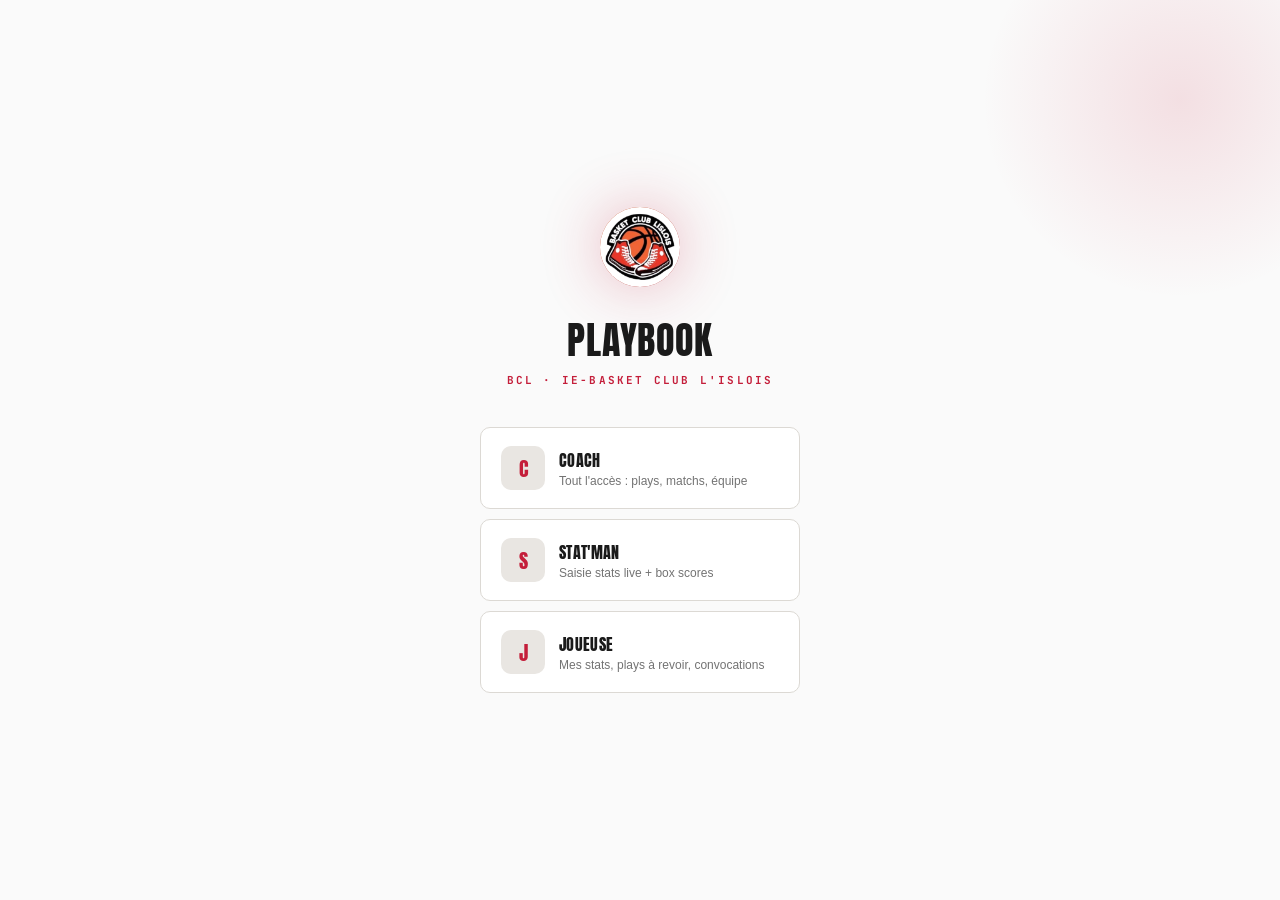
==== index.html @ babb776e "Group gamification into a compact home menu with preserved reminders" ====
<!DOCTYPE html>
<html lang="fr">
<head>
<meta charset="UTF-8">
<meta name="viewport" content="width=device-width, initial-scale=1.0, maximum-scale=1.0, user-scalable=no, viewport-fit=cover">
<title>Playbook BCL</title>
<meta name="description" content="Playbook BCL — IE-Basket Club l'Islois : plays, matchs, convocations, stats.">
<meta name="theme-color" content="#000000">
<meta name="background-color" content="#000000">
<meta name="color-scheme" content="dark">
<!-- Thème couleur : appliqué AVANT le 1er paint pour éviter le flash.
     Lit l'identité (pb8_auth) + la map de préférences (pb8_theme) en
     localStorage. Source de vérité = localStorage (anti-flicker garanti). -->
<script>
(function(){try{
  var auth=JSON.parse(localStorage.getItem('pb8_auth')||'null');
  var map=JSON.parse(localStorage.getItem('pb8_theme')||'{}');
  var key=auth?(auth.role+':'+(auth.playerId||'-')):'_guest';
  var t=(map&&map[key])||'bcl'; // défaut BCL (clair) ; doit matcher DEFAULT_THEME
  document.documentElement.setAttribute('data-theme',t);
}catch(e){}})();
</script>
<!-- PWA manifest -->
<link rel="manifest" href="/manifest.json">
<!-- iOS / Safari standalone -->
<meta name="apple-mobile-web-app-capable" content="yes">
<meta name="apple-mobile-web-app-status-bar-style" content="black-translucent">
<meta name="apple-mobile-web-app-title" content="Playbook BCL">
<!-- Android Chrome -->
<meta name="mobile-web-app-capable" content="yes">
<meta name="application-name" content="Playbook BCL">
<!-- Icons -->
<link rel="icon" type="image/png" sizes="32x32" href="/favicon-32.png">
<link rel="icon" type="image/png" sizes="192x192" href="/icon-192.png">
<link rel="apple-touch-icon" sizes="180x180" href="/apple-touch-icon.png">
<link rel="apple-touch-icon" sizes="192x192" href="/icon-192.png">
<link rel="apple-touch-icon" sizes="512x512" href="/icon-512.png">
<link rel="preconnect" href="https://fonts.googleapis.com">
<link rel="preconnect" href="https://fonts.gstatic.com" crossorigin>
<link href="https://fonts.googleapis.com/css2?family=Anton&family=Inter:wght@400;500;600;700;800;900&family=JetBrains+Mono:wght@400;500;700&display=swap" rel="stylesheet">
<style>
  :root {
    --bg: #000000;
    --bg-1: #0a0a0a;
    --bg-2: #141414;
    --bg-3: #1c1c1c;
    --surface: #181818;
    --surface-2: #222222;
    --border: #2a2a2a;
    --border-soft: #1f1f1f;
    --ink: #ffffff;
    --ink-2: #b8b8b8;
    --ink-3: #707070;
    --ink-4: #4a4a4a;

    /* Chrome translucide (topbar + bottom-nav) : tokenisé pour que les thèmes
       CLAIRS puissent passer en chrome clair (sinon barre sombre + texte
       var(--ink) sombre = illisible). Défaut sombre. */
    --topbar-bg: rgba(0, 0, 0, 0.85);
    --nav-bg: rgba(0, 0, 0, 0.92);

    /* Fond des prises d'écran PLEIN ÉCRAN qui posent le texte DIRECTEMENT sur
       le voile (pas de carte var(--bg-1) par-dessus) : modale « Message du
       coach » / sondage. Un voile noir en dur + du texte var(--ink) = titre et
       corps INVISIBLES sur les 4 thèmes clairs (dont BCL, le DÉFAUT). Chaque
       thème pose donc son propre voile, dérivé de son --bg. Défaut sombre.
       ⚠️ Ne PAS confondre avec .modal-backdrop / .img-viewer : eux sont de
       vrais scrims (une carte opaque porte le texte) → noir en dur = correct. */
    --overlay-bg: rgba(8, 10, 14, 0.94);

    /* === Accent thématisable — défaut : "Court" (orange BCL) ===
       Toute l'app dérive sa couleur d'accent de --accent-rgb (triplet RGB,
       source de vérité) + --orange-2 (variante claire). Un thème ne redéfinit
       QUE ces deux tokens (voir blocs :root[data-theme=...] plus bas) ; les
       375+ usages var(--orange*) et les rgba(var(--accent-rgb),α) suivent
       automatiquement. Les exports canvas gardent volontairement l'orange. */
    --accent-rgb: 255, 107, 0;
    --orange: rgb(var(--accent-rgb));
    --orange-2: #ff8533;
    --orange-soft: rgba(var(--accent-rgb), 0.12);
    --orange-glow: rgba(var(--accent-rgb), 0.3);

    --green: #22c55e;
    --green-soft: rgba(34, 197, 94, 0.12);
    --red: #ef4444;
    --red-soft: rgba(239, 68, 68, 0.12);
    --blue: #3b82f6;
    --blue-soft: rgba(59, 130, 246, 0.12);
    --yellow: #eab308;
    --yellow-soft: rgba(234, 179, 8, 0.12);
    --purple: #a855f7;
    --purple-soft: rgba(168, 85, 247, 0.12);

    /* Chrono possession — thémable. Défaut SOMBRE (lisibilité des chiffres sur
       fond noir, façon tableau de score). Les thèmes CLAIRS surchargent ces
       tokens (fond clair + couleurs d'état plus foncées pour rester contrastées
       de loin). cf. fix « chrono noir en thème clair ». */
    --chrono-bg: radial-gradient(circle at 50% 28%, #1a1a1a, #050505 75%);
    --chrono-run: var(--green);
    --chrono-warn: var(--orange-2);
    --chrono-done: #ff3b3b;

    --radius: 10px;
    --radius-sm: 6px;
    --radius-lg: 16px;
  }

  /* ========== THÈMES COULEUR (personnalisation joueuse + coach) ==========
     10 thèmes : 5 "accent-only" sombres (override accent seul) + 3 sombres
     multi-nuances + 2 clairs (palette complète). "court" = défaut (dans :root,
     aucun override). Contrastes texte/fond vérifiés WCAG AA pour les 10
     (scripts/test-theme-contrast.mjs). Couleurs sémantiques (vert/rouge/bleu)
     constantes. Pour ajouter un thème : bloc :root[data-theme=...] ci-dessous
     + entrée dans la constante THEMES côté JS. */
  /* --- 5 thèmes "accent-only" sur la base sombre BCL (override accent seul) --- */
  :root[data-theme="ocean"]  { --accent-rgb: 14, 165, 233;  --orange-2: #38bdf8; }
  :root[data-theme="forest"] { --accent-rgb: 16, 185, 129;  --orange-2: #34d399; }
  :root[data-theme="rose"]   { --accent-rgb: 244, 114, 182; --orange-2: #f9a8d4; }
  :root[data-theme="mono"]   { --accent-rgb: 148, 163, 184; --orange-2: #cbd5e1; }

  /* ========== THÈMES MULTI-NUANCES (palette complète) ==========
     Ces thèmes redéfinissent TOUTE la base (fonds, surfaces, bordures, encres,
     chrome topbar/nav) + l'accent — pas juste un swap d'accent. Contrastes
     texte/fond vérifiés WCAG AA (cf. scripts/test-theme-contrast.mjs). Les
     couleurs sémantiques (vert/rouge/bleu) restent constantes. */

  /* --- 3 sombres multi-nuances --- */
  /* 🌇 Sunset — charbon prune chaud + corail/ambre */
  :root[data-theme="sunset"] {
    --bg: #160d10; --bg-1: #0f090b; --bg-2: #231519; --bg-3: #2e1c21;
    --surface: #241619; --surface-2: #33232a; --border: #3f2c33; --border-soft: #2a1d22;
    --ink: #fff4ef; --ink-2: #e0bcb3; --ink-3: #a07c78; --ink-4: #6e544f;
    --accent-rgb: 251, 113, 90; --orange-2: #fda4af;
    --topbar-bg: rgba(22, 13, 16, 0.85); --nav-bg: rgba(15, 9, 11, 0.92);
    --overlay-bg: rgba(22, 13, 16, 0.96);
  }
  /* 🌌 Midnight — bleu nuit indigo + violet électrique */
  :root[data-theme="midnight"] {
    --bg: #0a0f1e; --bg-1: #070a16; --bg-2: #121a2e; --bg-3: #1b2440;
    --surface: #131a2e; --surface-2: #1f2a47; --border: #2c3a5c; --border-soft: #1c2540;
    --ink: #eef2ff; --ink-2: #bac6e6; --ink-3: #7c89ad; --ink-4: #525e7f;
    --accent-rgb: 129, 140, 248; --orange-2: #a5b4fc;
    --topbar-bg: rgba(10, 15, 30, 0.85); --nav-bg: rgba(7, 10, 22, 0.92);
    --overlay-bg: rgba(10, 15, 30, 0.96);
  }
  /* 🏀 Hardwood — parquet espresso + ambre tan */
  :root[data-theme="hardwood"] {
    --bg: #1b130b; --bg-1: #130d07; --bg-2: #281d12; --bg-3: #33261a;
    --surface: #281d12; --surface-2: #392a1c; --border: #483725; --border-soft: #2f2216;
    --ink: #fdf6ec; --ink-2: #ddc8aa; --ink-3: #a08a64; --ink-4: #6e5d46;
    --accent-rgb: 245, 158, 66; --orange-2: #fbbf24;
    --topbar-bg: rgba(27, 19, 11, 0.85); --nav-bg: rgba(19, 13, 7, 0.92);
    --overlay-bg: rgba(27, 19, 11, 0.96);
  }

  /* --- 2 clairs (light mode) --- */
  /* ☀️ Daylight — blanc cassé + orange BCL */
  :root[data-theme="daylight"] {
    --bg: #f7f7f5; --bg-1: #ffffff; --bg-2: #f0f0ec; --bg-3: #e7e7e1;
    --surface: #ffffff; --surface-2: #f2f2ee; --border: #dcdcd5; --border-soft: #ecece6;
    --ink: #1a1a1a; --ink-2: #4a4a4a; --ink-3: #767670; --ink-4: #a6a6a0;
    --overlay-bg: rgba(247, 247, 245, 0.97);
    --accent-rgb: 234, 88, 12; --orange-2: #fb923c;
    /* Chrome OPAQUE en thème clair : le backdrop-filter échantillonne des fonds
       différents derrière la barre (contenu scrollé vs bg de la safe-area) →
       bande bi-ton visible en clair. Opaque = barre homogène (cf. fix #2). */
    --topbar-bg: var(--bg); --nav-bg: var(--bg);
  }
  /* 📋 Chalk — gris-bleu clair + bleu tactique (tableau du coach) */
  :root[data-theme="chalk"] {
    --bg: #eef2f7; --bg-1: #ffffff; --bg-2: #e4ebf3; --bg-3: #d8e2ee;
    --surface: #ffffff; --surface-2: #eef2f8; --border: #cbd5e1; --border-soft: #e2e8f0;
    --ink: #0f172a; --ink-2: #475569; --ink-3: #64748b; --ink-4: #94a3b8;
    --overlay-bg: rgba(238, 242, 247, 0.97);
    --accent-rgb: 37, 99, 235; --orange-2: #60a5fa;
    --topbar-bg: var(--bg); --nav-bg: var(--bg);
  }
  /* 👟 BCL — aux couleurs du club : rouge Converse + orange ballon, fond clair */
  :root[data-theme="bcl"] {
    --bg: #fafafa; --bg-1: #ffffff; --bg-2: #f2f0ee; --bg-3: #e9e6e2;
    --surface: #ffffff; --surface-2: #f5f3f1; --border: #dcd9d4; --border-soft: #eceae6;
    --ink: #1a1a1a; --ink-2: #525252; --ink-3: #737373; --ink-4: #a3a3a3;
    --overlay-bg: rgba(250, 250, 250, 0.97);
    --accent-rgb: 196, 30, 58; --orange-2: #ea580c;
    --topbar-bg: var(--bg); --nav-bg: var(--bg);
  }
  /* 🌸 Bloom — club féminin chic : framboise/fuchsia + prune, fond crème rosé clair */
  :root[data-theme="bloom"] {
    --bg: #fdf4f8; --bg-1: #ffffff; --bg-2: #fbeaf1; --bg-3: #f6dde8;
    --surface: #ffffff; --surface-2: #fdf2f7; --border: #f0d4e0; --border-soft: #f8e6ee;
    --ink: #2a1620; --ink-2: #6b3a52; --ink-3: #9a6e83; --ink-4: #c9a9b8;
    --overlay-bg: rgba(253, 244, 248, 0.97);
    --accent-rgb: 219, 39, 119; --orange-2: #ec4899;
    --topbar-bg: var(--bg); --nav-bg: var(--bg);
  }

  /* Chrono en thème CLAIR : fond clair (au lieu du gradient noir en dur) +
     couleurs d'état foncées → chiffres énormes lisibles de loin sur fond clair. */
  :root[data-theme="daylight"], :root[data-theme="chalk"],
  :root[data-theme="bcl"], :root[data-theme="bloom"] {
    --chrono-bg: radial-gradient(circle at 50% 28%, var(--bg-1), var(--bg) 80%);
    --chrono-run: #15803d; --chrono-warn: #c2410c; --chrono-done: #dc2626;
  }

  /* ----- ThemePicker (modale 🎨 Couleur de l'interface) ----- */
  .theme-grid { display: flex; flex-direction: column; gap: 8px; }
  .theme-card {
    display: flex; align-items: center; gap: 12px; width: 100%;
    padding: 10px 12px; border-radius: var(--radius);
    background: var(--bg-3); border: 1.5px solid var(--border);
    color: var(--ink); text-align: left; cursor: pointer;
    transition: border-color .15s, background .15s, transform .08s;
  }
  .theme-card:hover { background: var(--surface-2); }
  .theme-card:active { transform: scale(0.99); }
  .theme-card.is-active { border-color: var(--orange); background: var(--orange-soft); }
  .theme-card:focus-visible { outline: 2px solid var(--orange); outline-offset: 2px; }
  .theme-swatch {
    position: relative; flex: 0 0 auto;
    width: 40px; height: 40px; border-radius: 50%;
    box-shadow: 0 0 0 1px rgba(255,255,255,0.08) inset;
  }
  .theme-swatch-dot {
    position: absolute; right: -1px; bottom: -1px;
    width: 14px; height: 14px; border-radius: 50%;
    border: 2px solid var(--bg-3);
  }
  .theme-card-meta { flex: 1 1 auto; min-width: 0; display: flex; flex-direction: column; gap: 1px; }
  .theme-card-name { font-weight: 700; font-size: 14px; }
  .theme-card-desc { font-size: 11px; color: var(--ink-3); font-family: 'JetBrains Mono', monospace; }
  .theme-card-check { flex: 0 0 auto; width: 18px; text-align: center; color: var(--orange); font-weight: 800; }

  /* ----- ChronoSoundPicker (même modale Personnalisation) ----- */
  .chrono-sound-emoji {
    flex: 0 0 auto; width: 40px; height: 40px; border-radius: 50%;
    display: flex; align-items: center; justify-content: center; font-size: 22px;
    background: var(--bg-2); box-shadow: 0 0 0 1px rgba(255,255,255,0.08) inset;
  }
  .chrono-sound-play {
    flex: 0 0 auto; width: 34px; height: 34px; border-radius: 50%;
    background: var(--surface-2); border: 1.5px solid var(--border); color: var(--ink);
    font-size: 13px; cursor: pointer; display: flex; align-items: center; justify-content: center;
  }
  .chrono-sound-play:active { transform: scale(0.9); }
  .chrono-sound-card.is-active .chrono-sound-play { border-color: var(--orange); color: var(--orange); }
  /* Toggle "Mode tension 3-2-1" */
  .chrono-tension {
    display: flex; align-items: center; gap: 12px; padding: 12px;
    border-radius: var(--radius); background: var(--bg-3);
    border: 1.5px solid var(--border); cursor: pointer; transition: border-color .15s, background .15s;
  }
  .chrono-tension.is-on { border-color: var(--orange); background: var(--orange-soft); }
  .chrono-switch {
    flex: 0 0 auto; position: relative; width: 44px; height: 26px;
    border-radius: 13px; background: var(--bg-1); border: 1px solid var(--border);
    transition: background .18s;
  }
  .chrono-switch::after {
    content: ''; position: absolute; top: 2px; left: 2px;
    width: 20px; height: 20px; border-radius: 50%; background: var(--ink-3);
    transition: transform .18s, background .18s;
  }
  .chrono-tension.is-on .chrono-switch { background: var(--orange); }
  .chrono-tension.is-on .chrono-switch::after { transform: translateX(18px); background: #fff; }

  * { box-sizing: border-box; -webkit-tap-highlight-color: transparent; }
  html, body {
    margin: 0; padding: 0;
    background: var(--bg); color: var(--ink);
    font-family: 'Inter', -apple-system, sans-serif;
    -webkit-font-smoothing: antialiased;
  }
  /* html suit le thème (avant : #000 en dur → bande noire au rebond / safe-area
     sur les thèmes CLAIRS). data-theme est posé avant le 1er paint (script head)
     donc var(--bg) est déjà résolu → pas de flash. */
  html { background: var(--bg); height: 100%; }
  /* CRITIQUE (fix scroll past footer iOS) : on lock le BODY à la hauteur
     du viewport et on désactive son overflow. Le scroll vertical est délégué
     au container .app (interne). Avant : body avait min-height:100dvh, donc
     pouvait grandir au-delà → iOS Safari révélait une zone vide sous le
     footer fixed quand l'URL bar collapse / au rebond. Avec body en height
     fixé + overflow:hidden, plus rien ne dépasse car le body ne scrolle pas. */
  body {
    height: 100dvh;
    overflow: hidden;
    overscroll-behavior: none;
  }
  .font-display { font-family: 'Anton', sans-serif; letter-spacing: 0.01em; }
  .font-mono { font-family: 'JetBrains Mono', monospace; }

  /* ========== APP SHELL ========== */
  /* .app devient le container scrollable principal. Sa hauteur = viewport
     dynamic (dvh) donc s'adapte quand URL bar iOS collapse/expand. */
  .app {
    max-width: 480px; margin: 0 auto;
    height: 100dvh;
    overflow-y: auto;
    overflow-x: hidden;
    -webkit-overflow-scrolling: touch;
    overscroll-behavior: contain;
    background: var(--bg);
    padding-bottom: calc(72px + env(safe-area-inset-bottom));
  }
  /* Respiration sous la topbar (sticky) : la 1re carte du contenu (ex. « Diffuser
     un message ») a margin-top:0 → sans ça elle est COLLÉE au bas de la topbar
     (ressenti « coupé »). Vaut dans tous les modes (onglet / standalone / notch),
     car la topbar sticky réserve déjà sa propre hauteur (safe-area incluse). */
  .app > main { padding-top: 16px; }
  /* TABLETTE — on élargit le conteneur (avant : strip 560px centré = marges
     énormes sur iPad). Mobile (<768px) STRICTEMENT inchangé. Portrait tablette
     720px, paysage / grand écran 940px. */
  @media (min-width: 768px) {
    .app {
      max-width: 720px;
      border-left: 1px solid var(--border);
      border-right: 1px solid var(--border);
    }
  }
  @media (min-width: 1024px) {
    .app { max-width: 940px; }
  }
  /* Bottom nav reste fixed : il flotte au-dessus du scroll interne du .app.
     Comme .app a padding-bottom pour réserver la zone, le contenu ne passe
     jamais sous la nav. */

  /* ========== TOP BAR ========== */
  .topbar {
    position: sticky; top: 0; z-index: 30;
    background: var(--topbar-bg);
    backdrop-filter: saturate(180%) blur(20px);
    -webkit-backdrop-filter: saturate(180%) blur(20px);
    /* PWA iOS standalone : la status bar / Dynamic Island se superpose au header
       (status-bar-style black-translucent). On réserve l'inset haut + les insets
       latéraux (landscape / notch) tout en gardant l'espacement portrait. */
    padding: max(14px, env(safe-area-inset-top)) max(18px, env(safe-area-inset-right)) 14px max(18px, env(safe-area-inset-left));
    display: flex; align-items: center; justify-content: space-between;
    border-bottom: 1px solid var(--border-soft);
  }
  .topbar-logo {
    display: flex; align-items: center; gap: 10px;
    flex: 0 1 auto; min-width: 0;
  }
  .topbar-logo > div { min-width: 0; }
  .topbar-title, .topbar-sub {
    overflow: hidden; text-overflow: ellipsis; white-space: nowrap;
  }
  .topbar-orb {
    width: 32px; height: 32px; border-radius: 50%;
    background: radial-gradient(circle at 30% 30%, var(--orange-2), var(--orange));
    display: flex; align-items: center; justify-content: center;
    font-size: 18px;
    box-shadow: 0 0 16px var(--orange-glow);
  }
  .topbar-title {
    font-family: 'Anton', sans-serif;
    font-size: 18px; letter-spacing: 0.04em;
  }
  .topbar-sub {
    font-family: 'JetBrains Mono', monospace;
    font-size: 9px; color: var(--orange);
    text-transform: uppercase; letter-spacing: 0.18em;
    margin-top: -2px;
  }
  .role-badge {
    padding: 4px 8px; border-radius: 999px;
    background: var(--orange-soft); color: var(--orange);
    font-family: 'JetBrains Mono', monospace;
    font-size: 9px; text-transform: uppercase; letter-spacing: 0.1em;
    font-weight: 700;
    border: 1px solid rgba(var(--accent-rgb), 0.3);
  }
  /* Conteneur des actions header (droite) : ne wrappe jamais, reste compact. */
  .topbar-actions {
    display: flex; align-items: center; gap: 6px;
    flex-shrink: 0; min-width: 0;
  }
  /* Boutons d'action header : touch target confortable + alignement vertical. */
  .role-badge.tb-act {
    display: inline-flex; align-items: center; gap: 4px;
    min-height: 38px; padding: 6px 10px; white-space: nowrap;
  }
  /* Bouton filtre équipe : label tronqué (ellipsis) pour les surnoms longs. */
  .role-badge.tb-team { max-width: 104px; }
  .role-badge.tb-team-on {
    background: var(--orange); color: #000; border-color: var(--orange);
  }
  .tb-team-lbl {
    overflow: hidden; text-overflow: ellipsis; white-space: nowrap;
    min-width: 0;
  }
  /* Le surnom de la joueuse dans le bouton ⚙ peut être tronqué si étroit. */
  .tb-act-label {
    overflow: hidden; text-overflow: ellipsis; white-space: nowrap;
    max-width: 120px; display: inline-block; vertical-align: middle;
  }

  /* ========== BOTTOM NAV ========== */
  .bottom-nav {
    position: fixed; bottom: 0; left: 0; right: 0; z-index: 40;
    background: var(--nav-bg);
    backdrop-filter: saturate(180%) blur(20px);
    -webkit-backdrop-filter: saturate(180%) blur(20px);
    border-top: 1px solid var(--border);
    /* home-bar iPhone (bottom) + insets latéraux en landscape. `max(8px, env())`
       (et NON `8px + env()`) : sur iPhone à home-bar, l'inset (~34px) suffit déjà
       à dégager la barre → pas de bande vide supplémentaire de 8px sous les
       boutons ; sur écran sans inset, plancher de 8px conservé. */
    padding: 8px max(4px, env(safe-area-inset-right)) max(8px, env(safe-area-inset-bottom)) max(4px, env(safe-area-inset-left));
    display: flex; justify-content: space-around;
  }
  @media (min-width: 768px) {
    .bottom-nav {
      max-width: 720px; left: 50%; transform: translateX(-50%);
      border-left: 1px solid var(--border); border-right: 1px solid var(--border);
    }
  }
  @media (min-width: 1024px) {
    .bottom-nav { max-width: 940px; }
  }
  .nav-btn {
    flex: 1; min-width: 0; background: none; border: none;
    padding: 8px 4px; cursor: pointer;
    display: flex; flex-direction: column; align-items: center; gap: 4px;
    color: var(--ink-3); transition: color 0.15s;
  }
  .nav-btn:active { color: var(--ink-2); }
  .nav-btn.active { color: var(--orange); }
  .nav-btn-icon {
    font-size: 20px; line-height: 1;
    font-family: 'Anton', sans-serif;
  }
  .nav-btn-label {
    font-family: 'JetBrains Mono', monospace;
    font-size: 9px; font-weight: 600;
    text-transform: uppercase; letter-spacing: 0.05em;
    max-width: 100%; overflow: hidden; text-overflow: ellipsis; white-space: nowrap;
  }
  /* Très petits écrans (< 360px) : 6 onglets joueuse → rogne le letter-spacing
     pour ne pas wrap le label. */
  @media (max-width: 359px) {
    .nav-btn { padding: 8px 2px; }
    .nav-btn-label { font-size: 8px; letter-spacing: 0.02em; }
  }

  /* ========== CONTENU MARKDOWN (mdToHtml) ========== */
  /* Rendu du texte libre utilisateur (description play, message coach, notes…).
     Marges réduites pour s'insérer proprement dans les cartes existantes. */
  .md-content { line-height: 1.6; }
  .md-content p { margin: 0 0 8px; }
  .md-content > p:last-child { margin-bottom: 0; }
  .md-content ul, .md-content ol { margin: 4px 0 8px; padding-left: 20px; }
  .md-content ul { list-style: disc; }
  .md-content ol { list-style: decimal; }
  .md-content li { margin: 3px 0; }
  .md-content strong { font-weight: 700; color: var(--ink); }
  .md-content em { font-style: italic; }
  .md-content code {
    font-family: 'JetBrains Mono', monospace; font-size: 0.9em;
    background: var(--bg-3); padding: 1px 5px; border-radius: 4px;
  }
  .md-content a { color: var(--orange); text-decoration: underline; word-break: break-word; }
  .md-content h2 { font-family: 'Anton', sans-serif; font-size: 17px; text-transform: uppercase; letter-spacing: 0.02em; color: var(--ink); margin: 14px 0 6px; line-height: 1.2; }
  .md-content h3 { font-family: 'Anton', sans-serif; font-size: 14px; text-transform: uppercase; letter-spacing: 0.02em; color: var(--ink); margin: 12px 0 4px; line-height: 1.25; }
  .md-content h4 { font-size: 13px; font-weight: 700; color: var(--ink-2); margin: 10px 0 4px; }
  .md-content > h2:first-child, .md-content > h3:first-child, .md-content > h4:first-child { margin-top: 0; }
  .md-content hr { border: 0; border-top: 1px solid var(--border); margin: 12px 0; }
  .md-content blockquote { margin: 8px 0; padding: 6px 12px; border-left: 3px solid var(--orange); background: rgba(var(--accent-rgb),0.06); color: var(--ink-2); border-radius: 0 6px 6px 0; }

  /* ========== BANDEAU AUTO-UPDATE ==========
     EN TÊTE, pas en pied. En bas il vivait à 78 px du sol, coincé entre la barre
     de navigation et le pouce : sur un écran de téléphone c'est la zone que l'œil
     balaie en dernier, et le bandeau passait inaperçu déploiement après
     déploiement. Une mise à jour disponible est une information de CHROME
     d'application — sa place est en haut, sous l'encoche, là où l'app annonce
     déjà tout ce qui concerne son propre état. */
  #update-banner {
    position: fixed; left: 50%; transform: translateX(-50%);
    top: calc(env(safe-area-inset-top) + 10px); z-index: 9700;
    width: calc(100% - 28px); max-width: 520px;
    display: flex; align-items: center; gap: 10px;
    padding: 10px 12px 10px 14px; border-radius: 12px;
    background: var(--surface); border: 1.5px solid var(--orange);
    box-shadow: 0 8px 24px rgba(0, 0, 0, 0.4);
  }
  #update-banner .ub-text {
    flex: 1; min-width: 0; font-size: 13px; font-weight: 600; color: var(--ink);
  }
  #update-banner .ub-reload {
    flex: 0 0 auto; background: var(--orange); color: #000; border: 0;
    border-radius: 8px; padding: 8px 14px; font-family: 'Anton', sans-serif;
    font-size: 12px; text-transform: uppercase; letter-spacing: 0.03em; cursor: pointer;
  }
  #update-banner .ub-close {
    flex: 0 0 auto; background: transparent; border: 0; color: var(--ink-3);
    font-size: 16px; cursor: pointer; padding: 4px 6px; line-height: 1;
  }

  /* Alerte ambiante de déroulé d'entraînement (coach) — bannière HAUT, non
     bloquante, auto-dismiss. Cachée par défaut (pas de classe .ambient-on). */
  #ambient-alert {
    position: fixed; left: 50%; top: calc(env(safe-area-inset-top) + 10px);
    transform: translateX(-50%) translateY(-140%);
    width: calc(100% - 28px); max-width: 520px; z-index: 9600;
    padding: 12px 16px; border-radius: 12px;
    background: var(--surface); border: 1.5px solid var(--orange);
    box-shadow: 0 8px 24px rgba(0, 0, 0, 0.4);
    font-size: 13px; font-weight: 600; color: var(--ink); line-height: 1.35;
    opacity: 0; pointer-events: none; transition: transform 0.3s cubic-bezier(0.16,1,0.3,1), opacity 0.3s;
  }
  #ambient-alert.ambient-on {
    transform: translateX(-50%) translateY(0); opacity: 1; pointer-events: auto; cursor: pointer;
  }

  /* ========== BOÎTE À GAGES — écran tirage bloquant ========== */
  #gage-overlay:empty { display: none; }
  .gage-screen {
    position: fixed; inset: 0; z-index: 10000;
    /* Fond PLEIN (var(--bg)) sous le halo accent → gate vraiment opaque, l'app
       ne transparaît pas au centre (sinon rgba 0.18 = 82% transparent). */
    background: radial-gradient(circle at 50% 35%, rgba(var(--accent-rgb),0.18), transparent 70%), var(--bg);
    display: flex; flex-direction: column; align-items: center; justify-content: center;
    padding: calc(env(safe-area-inset-top) + 24px) 24px calc(env(safe-area-inset-bottom) + 24px);
    text-align: center; gap: 14px; animation: gageIn 0.25s ease-out;
  }
  @keyframes gageIn { from { opacity: 0; } to { opacity: 1; } }
  .gage-eyebrow {
    font-family: 'JetBrains Mono', monospace; font-size: 12px; letter-spacing: 0.12em;
    text-transform: uppercase; color: var(--orange);
  }
  .gage-title { font-family: 'Anton', sans-serif; font-size: 24px; text-transform: uppercase; letter-spacing: 0.03em; color: var(--ink); }
  .gage-count {
    font-family: 'Anton', sans-serif; font-size: 96px; line-height: 1; color: var(--orange);
    animation: gagePop 0.85s ease-out; text-shadow: 0 0 40px rgba(var(--accent-rgb),0.5);
  }
  @keyframes gagePop { 0% { transform: scale(0.4); opacity: 0; } 40% { transform: scale(1.15); opacity: 1; } 100% { transform: scale(1); } }
  .gage-ball { font-size: 40px; animation: gageSpin 0.9s linear infinite; }
  @keyframes gageSpin { to { transform: rotate(360deg); } }
  .gage-reveal .gage-card {
    font-family: 'Anton', sans-serif; font-size: 22px; line-height: 1.3; color: var(--ink);
    background: var(--surface); border: 2px solid var(--orange); border-radius: var(--radius-lg);
    padding: 22px 18px; max-width: 360px; width: 100%;
    box-shadow: 0 12px 48px rgba(var(--accent-rgb),0.3); animation: gagePop 0.5s ease-out;
  }
  /* Roulette : carte qui défile (gages au hasard) avant le reveal final. */
  .gage-card.gage-spin {
    font-family: 'Anton', sans-serif; font-size: 20px; line-height: 1.3; color: var(--ink-2);
    background: var(--surface); border: 2px dashed var(--orange); border-radius: var(--radius-lg);
    padding: 22px 18px; max-width: 360px; width: 100%; opacity: 0.85;
    animation: gageFlick 0.12s ease-out;
  }
  @keyframes gageFlick { from { opacity: 0.2; transform: translateY(6px); } to { opacity: 0.85; transform: translateY(0); } }
  /* Bandeau de règles spéciales selon le type (secret / sport / durée limitée). */
  .gage-type-banner {
    font-family: 'JetBrains Mono', monospace; font-size: 11px; text-transform: uppercase;
    letter-spacing: 0.03em; border: 1.5px solid; border-radius: 8px; padding: 8px 10px;
    margin-top: 10px; line-height: 1.4; text-align: center;
  }

  /* ========== LA PINTADE — écran de preuve bloquant ==========
     Même armature que l'écran de tirage de gage (overlay hors #root, donc
     insensible aux re-renders), avec un rouge d'urgence à la place de l'accent :
     30 secondes au chrono, ce n'est pas le moment d'être discret.
     MOBILE-FIRST : tout est en clamp()/vw, aucun palier n'est nécessaire en
     dessous de la tablette. */
  #pintade-overlay:empty { display: none; }
  .pintade-screen {
    position: fixed; inset: 0; z-index: 10001;   /* au-dessus du tirage de gage */
    background: radial-gradient(circle at 50% 32%, rgba(239,68,68,0.22), transparent 70%), var(--bg);
    display: flex; flex-direction: column; align-items: center; justify-content: center;
    padding: calc(env(safe-area-inset-top) + 20px) 20px calc(env(safe-area-inset-bottom) + 20px);
    text-align: center; gap: 12px; animation: gageIn 0.2s ease-out;
    overflow-y: auto;
  }
  .pintade-screen.pintade-ok { background: radial-gradient(circle at 50% 32%, rgba(34,197,94,0.22), transparent 70%), var(--bg); }
  .pintade-eyebrow {
    font-family: 'JetBrains Mono', monospace; font-size: 11px; letter-spacing: 0.12em;
    text-transform: uppercase; color: var(--red, #ef4444);
  }
  .pintade-bird { font-size: clamp(40px, 13vw, 60px); line-height: 1; animation: pintadeShake 1.1s ease-in-out infinite; }
  @keyframes pintadeShake {
    0%, 100% { transform: rotate(-6deg); } 50% { transform: rotate(6deg); }
  }
  .pintade-count {
    font-family: 'Anton', sans-serif; font-size: clamp(64px, 26vw, 104px); line-height: 1;
    color: var(--red, #ef4444); text-shadow: 0 0 40px rgba(239,68,68,0.45);
    font-variant-numeric: tabular-nums;
  }
  /* Sous 6 secondes, le chrono pulse : la joueuse doit sentir que ça se joue là. */
  .pintade-count.pintade-hot { animation: pintadePulse 0.5s ease-in-out infinite; }
  @keyframes pintadePulse { 0%, 100% { transform: scale(1); } 50% { transform: scale(1.12); } }
  .pintade-title {
    font-family: 'Anton', sans-serif; font-size: clamp(18px, 5.6vw, 24px);
    text-transform: uppercase; letter-spacing: 0.03em; color: var(--ink); line-height: 1.2;
  }
  .pintade-sub {
    font-size: 12px; color: var(--ink-2); line-height: 1.5; max-width: 340px;
  }
  /* L'input fichier natif est illisible : on le cache et on habille le <label>.
     `capture` force l'appareil photo sur mobile — la galerie n'a rien à faire
     ici, une preuve d'il y a trois jours n'est pas une preuve. */
  /* Sélecteur ancré sur l'ID de l'overlay, à dessein. La règle globale
     `input:not([type=checkbox]):not([type=radio])` impose width:100% et pèse
     (0,2,1) : `.pintade-screen input.pintade-shoot` pesait exactement pareil et
     PERDAIT l'égalité à l'ordre du fichier — l'input restait un bloc invisible
     de 375 px en absolu au milieu de l'écran. L'ID tranche sans ambiguïté, et
     cet input ne vit de toute façon nulle part ailleurs. */
  #pintade-overlay input.pintade-shoot {
    position: absolute; width: 1px; height: 1px; min-height: 0; padding: 0;
    border: 0; opacity: 0; pointer-events: none;
  }
  .pintade-shoot-btn {
    display: flex; align-items: center; justify-content: center; gap: 8px;
    width: 100%; max-width: 340px; min-height: 60px; padding: 16px 18px;
    border-radius: var(--radius-lg); border: 2px solid var(--red, #ef4444);
    background: var(--red, #ef4444); color: #fff; cursor: pointer;
    font-family: 'Anton', sans-serif; font-size: 17px; text-transform: uppercase; letter-spacing: 0.03em;
    box-shadow: 0 10px 40px rgba(239,68,68,0.35);
  }
  .pintade-shoot-btn:active { transform: scale(0.98); }
  .pintade-shoot-btn[aria-disabled="true"] { opacity: 0.55; pointer-events: none; }

  /* Feed public : une preuve par ligne, photo à gauche. */
  .pintade-feed-row {
    display: flex; gap: 10px; align-items: flex-start; padding: 10px;
    background: var(--bg-1); border: 1px solid var(--border); border-radius: 10px;
  }
  .pintade-feed-row img {
    width: 58px; height: 58px; flex: 0 0 auto; object-fit: cover;
    border-radius: 8px; border: 1px solid var(--border); cursor: pointer; background: var(--bg-3);
  }
  .pintade-feed-ico {
    width: 58px; height: 58px; flex: 0 0 auto; display: flex; align-items: center;
    justify-content: center; font-size: 24px; border-radius: 8px; background: var(--bg-3);
  }

  /* ========== L'ARDOISE — carte « menu du chef » ==========
     Ce bloc est le SEUL de l'app à ne PAS suivre les tokens de thème, et c'est
     délibéré : une ardoise de restaurant est noire dans les dix thèmes, sinon ce
     n'est plus une ardoise. Les couleurs sont donc écrites en dur — mais le
     contraste (craie #f4f1e8 sur #23262a) tient l'AA partout, et rien d'autre
     dans l'app ne réutilise ces classes.
     MOBILE-FIRST : tout en clamp()/%, aucun palier nécessaire sous la tablette. */
  .ard-slate {
    position: relative; border-radius: 14px; overflow: hidden;
    background:
      radial-gradient(ellipse at 22% 18%, rgba(255,255,255,0.055), transparent 55%),
      radial-gradient(ellipse at 78% 82%, rgba(255,255,255,0.04), transparent 50%),
      #23262a;
    border: 3px solid #6b4f31;                     /* le cadre bois */
    box-shadow: 0 10px 34px rgba(0,0,0,0.36), inset 0 0 60px rgba(0,0,0,0.5);
    color: #f4f1e8; padding: 16px 15px 18px;
  }
  /* Voile de craie : la trace du chiffon. Décoratif — jamais cliquable. */
  .ard-slate::after {
    content: ''; position: absolute; inset: 0; pointer-events: none; opacity: 0.10;
    background: repeating-linear-gradient(112deg, rgba(255,255,255,0.5) 0 1px, transparent 1px 7px);
  }
  .ard-slate > * { position: relative; z-index: 1; }
  /* Typo « craie » : les polices manuscrites système d'abord (Chalkduster sur
     iOS/macOS, Bradley Hand ailleurs), puis les cursives de l'app. Aucune
     WebFont ajoutée : l'app est un fichier unique servi offline-first. */
  .ard-chalk-title {
    font-family: 'Chalkduster', 'Bradley Hand', 'Segoe Script', 'Brush Script MT', cursive;
    font-size: clamp(20px, 6vw, 26px); line-height: 1.15; color: #fff;
    text-shadow: 0 0 12px rgba(255,255,255,0.22);
  }
  .ard-chalk-eyebrow {
    font-family: 'JetBrains Mono', monospace; font-size: 10px; letter-spacing: 0.16em;
    text-transform: uppercase; color: #d8cfae;
  }
  .ard-chalk-rule { height: 1px; background: rgba(244,241,232,0.28); margin: 11px 0; }
  .ard-item {
    display: flex; gap: 9px; align-items: baseline; padding: 6px 0;
    border-bottom: 1px dashed rgba(244,241,232,0.16);
  }
  .ard-item:last-child { border-bottom: 0; }
  .ard-item-name { flex: 1; min-width: 0; font-size: 14px; color: #f4f1e8; line-height: 1.35; }
  .ard-item-dose {
    flex: 0 0 auto; font-family: 'JetBrains Mono', monospace; font-size: 12px;
    color: #ffd27d; white-space: nowrap;
  }
  .ard-item-note { font-size: 11px; color: #b9b3a1; line-height: 1.4; margin-top: 2px; }
  /* « ▶ Lancer » d'un exo qui pointe vers un drill. Palette CRAIE en dur, comme
     tout ce qui vit sur l'ardoise : la carte est une surface opaque et fixe
     (un vrai décor, pas un voile posé sur le thème), donc ses couleurs ne
     suivent pas --ink/--bg — elles suivent le tableau noir. */
  .ard-item-drill {
    display: inline-flex; align-items: center; gap: 5px; margin-top: 5px;
    min-height: 32px; padding: 0 11px; border-radius: 999px; cursor: pointer;
    font-family: 'JetBrains Mono', monospace; font-size: 11px; letter-spacing: 0.04em;
    background: rgba(255,210,125,0.16); border: 1px solid #ffd27d; color: #ffd27d;
  }
  .ard-item-drill:active { background: rgba(255,210,125,0.30); }
  .ard-price {
    display: inline-block; font-family: 'JetBrains Mono', monospace; font-size: 12px;
    color: #23262a; background: #ffd27d; border-radius: 999px; padding: 3px 10px;
    letter-spacing: 0.04em;
  }

  /* ========== L'ARDOISE — écran de tirage au sort ==========
     Même armature que le tirage de gage (overlay hors #root → insensible aux
     re-renders), habillée en cuisine. */
  #ardoise-overlay:empty { display: none; }
  .ard-screen {
    position: fixed; inset: 0; z-index: 10002;   /* au-dessus de la pintade */
    background: radial-gradient(circle at 50% 30%, rgba(255,210,125,0.16), transparent 68%), #16181b;
    display: flex; flex-direction: column; align-items: center; justify-content: center;
    padding: calc(env(safe-area-inset-top) + 20px) 18px calc(env(safe-area-inset-bottom) + 20px);
    text-align: center; gap: 13px; animation: gageIn 0.22s ease-out; overflow-y: auto;
  }
  .ard-screen .ard-eyebrow {
    font-family: 'JetBrains Mono', monospace; font-size: 11px; letter-spacing: 0.14em;
    text-transform: uppercase; color: #ffd27d;
  }
  .ard-cloche { font-size: clamp(46px, 15vw, 68px); line-height: 1; animation: ardCloche 1.05s ease-in-out infinite; }
  @keyframes ardCloche { 0%, 100% { transform: translateY(0) rotate(-4deg); } 50% { transform: translateY(-7px) rotate(4deg); } }
  .ard-count {
    font-family: 'Anton', sans-serif; font-size: clamp(60px, 24vw, 96px); line-height: 1;
    color: #ffd27d; text-shadow: 0 0 40px rgba(255,210,125,0.45); font-variant-numeric: tabular-nums;
    animation: gagePop 0.8s ease-out;
  }
  /* Roulette : le nom d'un menu au hasard défile avant le vrai. */
  .ard-spin {
    font-family: 'Chalkduster', 'Bradley Hand', 'Segoe Script', 'Brush Script MT', cursive;
    font-size: clamp(18px, 5.6vw, 24px); color: #f4f1e8; opacity: 0.85;
    border: 2px dashed #ffd27d; border-radius: 14px; padding: 20px 16px;
    width: 100%; max-width: 360px; animation: gageFlick 0.12s ease-out;
  }
  .ard-reveal-wrap { width: 100%; max-width: 380px; animation: gagePop 0.5s ease-out; }
  /* L'input fichier natif est illisible : on le cache et on habille le <label>
     qui l'enveloppe. `!important` assumé — la règle globale
     `input:not([type=checkbox]):not([type=radio])` impose width:100% et
     min-height, et elle a déjà transformé un input « caché » de la pintade en
     bloc invisible de 375 px en plein écran. On ne rejoue pas ce bug. */
  .ard-file-input {
    position: absolute !important; width: 1px !important; height: 1px !important;
    min-height: 0 !important; padding: 0 !important; border: 0 !important;
    opacity: 0 !important; pointer-events: none;
  }

  /* ========== LA MACHINE À SOUS (v.136) ==========
     La v.135 a livré tout le markup du casino SANS UNE LIGNE DE CSS. Le
     symptôme, côté coach comme côté joueuse : « le bouton TIRER ne réagit
     pas ». Il réagissait très bien — il n'était simplement pas à l'écran.
     Sans `position: fixed`, `#ardoise-overlay` se posait en FLUX NORMAL tout
     en bas du <body>, pendant qu'`openArdoiseMachine()` met
     `body { overflow: hidden }` : la machine était rendue, complète et
     fonctionnelle, sous la ligne de flottaison et impossible à atteindre au
     scroll. Un handler qui ne répond pas et un élément qu'on ne peut pas
     cliquer donnent exactement la même impression.

     Fond sombre ASSUMÉ, comme .ard-screen : ce n'est pas un voile posé sur
     l'app, c'est une surface qui porte son propre contenu. Les couleurs de
     texte sont donc écrites en dur et JAMAIS var(--ink) — c'est très
     précisément le bug de contraste de la v.125 qu'on ne rejoue pas ici. */
  .ard-casino {
    position: fixed; left: 0; right: 0; top: 0;
    height: 100dvh;                    /* jamais 100vh : la barre d'URL de Safari mobile */
    z-index: 10003;                    /* au-dessus de .ard-screen (10002) */
    background: radial-gradient(circle at 50% 20%, rgba(255,210,125,0.20), transparent 62%), #12131a;
    display: flex; align-items: center; justify-content: center;
    padding: calc(env(safe-area-inset-top) + 16px) 16px calc(env(safe-area-inset-bottom) + 16px);
    overflow-y: auto; animation: gageIn 0.22s ease-out;
  }
  /* Les guirlandes du fronton. Purement décoratives, en position absolue au-
     dessus du contenu : sans `pointer-events: none` elles voleraient chaque
     clic de la machine — le deuxième piège du même écran. */
  .ard-casino-lights {
    position: absolute; left: 0; right: 0; top: 0; height: 5px; pointer-events: none;
    background: repeating-linear-gradient(90deg, #ffd27d 0 10px, transparent 10px 20px);
    opacity: 0.55; animation: ardLights 1.1s linear infinite;
  }
  @keyframes ardLights { to { background-position: 20px 0; } }
  .ard-casino-inner {
    position: relative; z-index: 1; width: 100%; max-width: 460px;
    display: flex; flex-direction: column; align-items: center; gap: 12px; text-align: center;
  }
  .ard-casino-head { width: 100%; display: flex; align-items: center; justify-content: space-between; gap: 10px; }
  .ard-casino-eyebrow {
    font-family: 'JetBrains Mono', monospace; font-size: 11px; letter-spacing: 0.14em;
    text-transform: uppercase; color: #ffd27d; text-align: left;
  }
  .ard-casino-mute {
    flex: 0 0 auto; width: 40px; height: 40px; border-radius: 50%; cursor: pointer;
    border: 1.5px solid rgba(255,210,125,0.35); background: rgba(255,255,255,0.06);
    font-size: 17px; line-height: 1; display: flex; align-items: center; justify-content: center;
  }
  .ard-casino-mute:active { background: rgba(255,210,125,0.22); }
  .ard-casino-title {
    font-family: 'Anton', sans-serif; font-size: clamp(23px, 7vw, 32px); line-height: 1.1;
    color: #f4f1e8; text-shadow: 0 0 34px rgba(255,210,125,0.40);
  }
  /* Cinq rouleaux HORIZONTAUX empilés — sur 375 px, cinq colonnes ne
     laisseraient que 70 px par nom d'exercice (cf. commentaire de _ardRenderMachine). */
  .ard-reels { width: 100%; display: flex; flex-direction: column; gap: 7px; }
  .ard-reel {
    display: flex; align-items: center; gap: 10px; padding: 10px 12px;
    border-radius: 12px; border: 1.5px solid rgba(255,255,255,0.10);
    background: rgba(255,255,255,0.05); transition: border-color 0.18s, background 0.18s;
  }
  .ard-reel-badge { flex: 0 0 auto; font-size: 19px; line-height: 1; }
  .ard-reel-win { flex: 1; min-width: 0; height: 24px; display: flex; align-items: center; overflow: hidden; }
  .ard-reel-face {
    display: block; width: 100%; font-size: 14px; line-height: 1.25; color: #f4f1e8;
    white-space: nowrap; overflow: hidden; text-overflow: ellipsis; text-align: left;
  }
  .ard-reel-mark { flex: 0 0 auto; width: 16px; font-size: 14px; color: #ffd27d; }
  .ard-reel.is-spinning { border-color: rgba(255,210,125,0.30); }
  .ard-reel.is-spinning .ard-reel-face { opacity: 0.55; filter: blur(0.6px); animation: ardReelRoll 0.14s linear infinite; }
  @keyframes ardReelRoll { 0% { transform: translateY(-2px); } 50% { transform: translateY(2px); } 100% { transform: translateY(-2px); } }
  .ard-reel.is-hit { border-color: #ffd27d; background: rgba(255,210,125,0.13); }
  .ard-reel.is-hit .ard-reel-face { color: #ffd27d; white-space: normal; }
  .ard-reel.is-miss { opacity: 0.45; }
  .ard-casino-foot { width: 100%; display: flex; flex-direction: column; align-items: center; gap: 8px; }
  /* Le levier. 56 px de haut : c'est LE geste de l'écran, il se cliquera au
     pouce, dans un vestiaire, sans viser. */
  .ard-lever {
    width: 100%; min-height: 56px; padding: 15px 18px; cursor: pointer;
    border: 0; border-radius: 14px;
    background: linear-gradient(180deg, #ffd991, #f0a93c);
    color: #2a1d05; font-family: 'Anton', sans-serif; font-size: 19px; letter-spacing: 0.04em;
    box-shadow: 0 6px 22px rgba(255,180,80,0.32);
  }
  .ard-lever:active { transform: translateY(2px); box-shadow: 0 2px 10px rgba(255,180,80,0.28); }
  .ard-casino-hint { font-size: 11px; line-height: 1.45; color: #b9b3a1; font-family: 'JetBrains Mono', monospace; }
  .ard-casino-close {
    margin-top: 2px; padding: 9px 16px; cursor: pointer; border-radius: 10px;
    border: 1.5px solid rgba(255,255,255,0.16); background: transparent;
    color: #b9b3a1; font-size: 12px; font-family: 'JetBrains Mono', monospace;
  }
  /* Le ticket : ce que la machine a servi, sous forme de reçu. */
  .ard-ticket {
    width: 100%; padding: 14px; border-radius: 14px; text-align: left;
    background: #1b1d24; border: 1.5px dashed rgba(255,210,125,0.45);
  }
  .ard-ticket-eyebrow {
    font-family: 'JetBrains Mono', monospace; font-size: 10px; letter-spacing: 0.14em;
    text-transform: uppercase; color: #ffd27d; margin-bottom: 3px;
  }
  .ard-ticket-title { font-family: 'Anton', sans-serif; font-size: 19px; line-height: 1.15; color: #f4f1e8; }
  .ard-ticket-rule { height: 1px; margin: 10px 0; background: repeating-linear-gradient(90deg, rgba(255,255,255,0.22) 0 5px, transparent 5px 10px); }
  .ard-ticket-clock { margin-top: 9px; font-family: 'JetBrains Mono', monospace; font-size: 11px; color: #b9b3a1; }
  .ard-item-badge { flex: 0 0 auto; font-size: 15px; line-height: 1.3; }

  @media (prefers-reduced-motion: reduce) {
    .ard-cloche, .ard-count, .ard-spin, .ard-reveal-wrap { animation: none !important; }
    .ard-casino, .ard-casino-lights, .ard-reel.is-spinning .ard-reel-face { animation: none !important; }
    .ard-reel.is-spinning .ard-reel-face { filter: none; }
  }

  /* ========== ANNIVERSAIRE : ANIMATION DU JOUR J ========== */
  /* Confettis 100 % CSS + DOM, AUCUNE librairie externe : l'app est un fichier
     unique servi en PWA offline-first, une dépendance CDN ne serait pas
     disponible hors ligne (et le service worker ne la cacherait pas). */
  .bday-confetti {
    position: fixed; inset: 0; z-index: 12000; overflow: hidden;
    /* Purement décoratif : ne doit JAMAIS voler un clic à la modale en dessous. */
    pointer-events: none;
  }
  .bday-confetti i {
    position: absolute; top: -12px; width: 9px; height: 14px; border-radius: 2px;
    opacity: 0; animation: bdayFall linear forwards;
  }
  @keyframes bdayFall {
    0%   { opacity: 0; transform: translateY(-20px) rotate(0deg); }
    10%  { opacity: 1; }
    100% { opacity: 0; transform: translateY(102vh) rotate(720deg); }
  }
  /* Gâteau qui « rebondit » en tête de la modale de célébration. */
  .bday-cake { font-size: clamp(44px, 13vw, 64px); line-height: 1; animation: bdayPop 0.9s ease-out; }
  @keyframes bdayPop {
    0%   { transform: scale(0.3) rotate(-12deg); opacity: 0; }
    45%  { transform: scale(1.18) rotate(6deg); opacity: 1; }
    70%  { transform: scale(0.95) rotate(-3deg); }
    100% { transform: scale(1) rotate(0deg); }
  }
  /* Carte d'un mot reçu (modale de célébration). */
  .bday-msg {
    background: var(--surface); border: 1px solid var(--border-soft);
    border-left: 3px solid var(--orange); border-radius: 10px;
    padding: 10px 12px; margin-bottom: 8px; animation: slideUp 0.35s ease-out both;
  }
  @media (prefers-reduced-motion: reduce) {
    .bday-confetti { display: none; }
    .bday-cake, .bday-msg { animation: none; }
  }

  /* ==== SCORE GÉNÉRAL (v.126) — widget accueil joueuse ====================
     `position: relative` sur la carte : le texte flottant « +X pts » est
     positionné par rapport À ELLE, pour que le gain parte visuellement du
     chiffre qui vient de bouger et pas d'un coin de l'écran. */
  .pts-card { position: relative; overflow: hidden; }
  .pts-value {
    font-family: 'Anton', sans-serif; font-size: 42px; line-height: 1;
    color: var(--orange); display: inline-block;
  }
  .pts-value.pts-bump { animation: ptsBump 0.6s cubic-bezier(.34,1.56,.64,1); }
  @keyframes ptsBump {
    0%   { transform: scale(1); }
    35%  { transform: scale(1.22); }
    100% { transform: scale(1); }
  }
  /* Le texte flottant. `pointer-events: none` : purement décoratif, il ne doit
     jamais voler le tap qui ouvre l'historique en dessous. */
  .pts-float {
    position: absolute; left: 50%; top: 46%; transform: translateX(-50%);
    font-family: 'Anton', sans-serif; font-size: 26px; letter-spacing: 0.02em;
    pointer-events: none; z-index: 3; white-space: nowrap;
    text-shadow: 0 2px 10px rgba(0,0,0,.35);
    animation: ptsFloat 2s cubic-bezier(.22,.61,.36,1) forwards;
  }
  @keyframes ptsFloat {
    0%   { opacity: 0; transform: translate(-50%, 10px) scale(0.85); }
    18%  { opacity: 1; transform: translate(-50%, 0) scale(1); }
    70%  { opacity: 1; }
    100% { opacity: 0; transform: translate(-50%, -58px) scale(1.06); }
  }
  /* Barre de progression vers le prochain rang. */
  .pts-bar { height: 7px; border-radius: 4px; background: var(--bg-3); overflow: hidden; }
  .pts-bar-fill {
    height: 100%; border-radius: 4px;
    background: linear-gradient(90deg, var(--orange), var(--orange-2, var(--orange)));
    transition: width .5s ease-out;
  }
  /* Mini-courbe 7 jours : des barres, pas une polyline — lisible à 320 px de
     large, et une barre à zéro se voit (un point sur une ligne plate, non). */
  .pts-spark { display: flex; align-items: flex-end; gap: 4px; height: 42px; }
  .pts-spark-col { flex: 1 1 0; display: flex; flex-direction: column; justify-content: flex-end; height: 100%; min-width: 0; }
  .pts-spark-bar { width: 100%; border-radius: 3px 3px 0 0; background: var(--orange); opacity: .85; min-height: 2px; }
  .pts-spark-bar.is-empty { background: var(--border); opacity: 1; }
  .pts-spark-lbl {
    font-family: 'JetBrains Mono', monospace; font-size: 8px; color: var(--ink-4);
    text-align: center; margin-top: 4px; text-transform: uppercase;
  }
  /* Pastille de source dans la timeline. */
  .pts-dot { flex: 0 0 auto; width: 30px; height: 30px; border-radius: 50%; display: flex; align-items: center; justify-content: center; font-size: 15px; }
  .pts-row { display: flex; align-items: center; gap: 10px; padding: 9px 0; }
  .pts-row + .pts-row { border-top: 1px solid var(--border-soft); }
  .pts-row-main { flex: 1; min-width: 0; }
  .pts-row-delta { flex: 0 0 auto; font-family: 'Anton', sans-serif; font-size: 16px; }
  /* ---- LA BANQUE (v.126) --------------------------------------------------
     La ligne « en banque » et son bouton « Récolter ». Le bouton est la SEULE
     zone cliquable de la carte qui ne mène pas à l'historique : il porte donc
     un fond plein et une couleur d'accent, pour qu'on ne l'active pas par
     erreur en voulant ouvrir le détail. */
  .pts-bank {
    display: flex; align-items: center; justify-content: space-between; gap: 10px;
    margin-top: 12px; padding: 10px 12px; border-radius: 10px;
    background: var(--bg-3); border: 1px solid var(--border-soft);
  }
  .pts-bank.is-full { border-color: rgba(245,158,11,.55); background: rgba(245,158,11,.09); }
  .pts-bank-amount { font-family: 'Anton', sans-serif; font-size: 22px; line-height: 1; color: #f59e0b; }
  .pts-bank.is-empty .pts-bank-amount { color: var(--ink-4); }
  /* Cible tactile ≥ 44 px de haut : c'est un bouton de récompense, on ne le
     rate pas parce qu'on a le téléphone dans une main. */
  .pts-harvest-btn {
    flex: 0 0 auto; min-height: 44px; padding: 0 16px; border: 0; border-radius: 10px;
    font-family: 'Anton', sans-serif; font-size: 14px; letter-spacing: 0.03em;
    text-transform: uppercase; cursor: pointer; color: #1a1206;
    background: linear-gradient(180deg, #fbbf24, #f59e0b);
    box-shadow: 0 2px 10px rgba(245,158,11,.35);
    animation: ptsHarvestPulse 2.4s ease-in-out infinite;
  }
  .pts-harvest-btn:disabled {
    background: var(--bg-2); color: var(--ink-4); cursor: default;
    box-shadow: none; animation: none; opacity: .75;
  }
  @keyframes ptsHarvestPulse {
    0%, 100% { transform: scale(1); box-shadow: 0 2px 10px rgba(245,158,11,.35); }
    50%      { transform: scale(1.035); box-shadow: 0 4px 18px rgba(245,158,11,.55); }
  }
  /* Les pièces. Elles volent de la banque vers le score : `--dx` / `--dy` sont
     posées en JS depuis la position RÉELLE des deux éléments, parce qu'elle
     dépend de la largeur de l'écran et de la présence du bloc « objectif ». */
  .pts-coin {
    position: absolute; z-index: 4; pointer-events: none;
    width: 20px; height: 20px; border-radius: 50%;
    background: radial-gradient(circle at 34% 30%, #fde68a, #f59e0b 62%, #b45309);
    box-shadow: 0 0 10px rgba(245,158,11,.65);
    animation: ptsCoinFly .85s cubic-bezier(.4,.02,.2,1) forwards;
  }
  @keyframes ptsCoinFly {
    0%   { opacity: 0; transform: translate(0, 0) scale(.5); }
    12%  { opacity: 1; transform: translate(0, 0) scale(1); }
    /* Le crochet vers le haut à mi-parcours : une pièce qui suit la diagonale
       exacte a l'air tirée à la ficelle, pas lancée. */
    55%  { opacity: 1; transform: translate(calc(var(--dx) * .55), calc(var(--dy) * .5 - 26px)) scale(1.08); }
    100% { opacity: 0; transform: translate(var(--dx), var(--dy)) scale(.45); }
  }
  .pts-confetti {
    position: absolute; z-index: 5; pointer-events: none;
    width: 7px; height: 11px; border-radius: 1px; opacity: 0;
    animation: ptsConfetti 1.1s ease-out forwards;
  }
  @keyframes ptsConfetti {
    0%   { opacity: 1; transform: translate(0, 0) rotate(0deg); }
    100% { opacity: 0; transform: translate(var(--dx), var(--dy)) rotate(var(--rot)); }
  }
  @media (prefers-reduced-motion: reduce) {
    /* Le gain reste ANNONCÉ (repli en toast dans animatePointsGain) : on retire
       le mouvement, jamais l'information. */
    .pts-float { display: none; }
    .pts-value.pts-bump { animation: none; }
    .pts-bar-fill { transition: none; }
    /* La récolte, elle, se fait quand même — elle est déclenchée par un clic et
       elle ÉCRIT. Seule la mise en scène disparaît : ni pièces, ni confettis,
       ni bouton qui pulse. Le résultat est annoncé par un toast. */
    .pts-coin, .pts-confetti { display: none; }
    .pts-harvest-btn { animation: none; }
  }
  /* ---- Responsive : breakpoints STANDARDS, aucun device de référence ----
     small < 480px · medium 480-767px · large ≥ 768px.
     Tenu à 320 / 375 / 390 / 414 / 428 px : cibles tactiles ≥ 44 px, et aucun
     débordement horizontal — tout texte long casse (overflow-wrap: anywhere)
     au lieu d'élargir la ligne. */
  .bday-row { display: flex; align-items: center; gap: 10px; padding: 9px 0; flex-wrap: wrap; }
  .bday-row + .bday-row { border-top: 1px solid var(--border-soft); }
  .bday-row-icon { flex: 0 0 auto; font-size: 20px; line-height: 1; }
  .bday-row-main { flex: 1 1 150px; min-width: 0; }
  .bday-row-name {
    font-family: 'Anton', sans-serif; text-transform: uppercase; font-size: 14px;
    letter-spacing: 0.02em; line-height: 1.2; overflow-wrap: anywhere;
  }
  .bday-row-meta {
    margin-top: 2px; font-family: 'JetBrains Mono', monospace; font-size: 10px;
    line-height: 1.45; color: var(--ink-3); text-transform: uppercase; overflow-wrap: anywhere;
  }
  /* MOBILE-FIRST, comme tout le reste de la feuille : le cas de base EST le
     petit écran (< 480 px, donc 320 / 375 / 390 / 414 / 428 sans exception), et
     seules des min-width élargissent ensuite. Aucune media query max-width :
     elles rétréciraient le mobile, et test-tablet-responsive les refuse.
     Par défaut le bouton passe SOUS le texte, pleine largeur — à 320 px
     « ✍️ Écrire un mot » n'a pas la place à côté d'un nom, et un bouton écrasé
     (ou un nom illisible) serait pire qu'un bouton empilé. */
  .bday-row-btn { flex: 1 1 100%; min-height: 44px; font-size: 10px; padding: 8px 12px; }
  @media (min-width: 480px) {
    .bday-row-name { font-size: 15px; }
    .bday-row-meta { font-size: 11px; }
    /* medium : la place existe, le bouton revient sur la ligne. */
    .bday-row-btn { flex: 0 0 auto; font-size: 11px; }
  }
  @media (min-width: 768px) {
    .bday-row { gap: 12px; }
    .bday-row-name { font-size: 16px; }
  }
  /* Bouton d'icône seule (🛡 modération, ✕ suppression) : carré tactile plein. */
  .bday-icon-btn { flex: 0 0 auto; min-width: 44px; min-height: 44px; padding: 0 8px; font-size: 12px; }
  /* Célébration : typo fluide, jamais tronquée, jamais de scroll latéral. */
  .bday-hero { text-align: center; padding-top: 6px; }
  .bday-hero-title {
    font-family: 'Anton', sans-serif; font-size: clamp(19px, 6.4vw, 28px);
    text-transform: uppercase; letter-spacing: 0.02em; line-height: 1.15;
    margin-top: 8px; overflow-wrap: anywhere;
  }
  .bday-hero-age {
    font-family: 'JetBrains Mono', monospace; font-size: 11px; color: var(--orange);
    text-transform: uppercase; letter-spacing: 0.08em; margin-top: 6px;
  }
  .bday-msg-author {
    font-family: 'JetBrains Mono', monospace; font-size: 10px; color: var(--ink-3);
    text-transform: uppercase; overflow-wrap: anywhere;
  }
  /* pre-wrap conserve les retours à la ligne du mot ; anywhere empêche un
     « aaaa… » de 500 caractères de créer un scroll horizontal. */
  .bday-msg-body { font-size: 13px; line-height: 1.5; margin-top: 4px; white-space: pre-wrap; overflow-wrap: anywhere; }
  @media (min-width: 480px) {
    .bday-msg-author { font-size: 11px; }
    .bday-msg-body { font-size: 14px; }
  }

  /* ========== PULL-TO-REFRESH (PWA standalone) ========== */
  /* Indicateur de tirage. Posé en position fixe sous la status bar (safe-area),
     hors du .app (survit aux re-render). Masqué par défaut (opacity 0). */
  #ptr-indicator {
    position: fixed; top: calc(env(safe-area-inset-top) + 4px); left: 50%;
    transform: translateX(-50%);
    z-index: 9000; width: 40px; height: 40px; border-radius: 50%;
    display: flex; align-items: center; justify-content: center;
    background: var(--surface); border: 1.5px solid var(--orange);
    color: var(--orange); font-size: 18px; line-height: 1;
    box-shadow: 0 4px 14px rgba(0,0,0,0.3);
    opacity: 0; pointer-events: none; will-change: transform, opacity;
  }
  #ptr-indicator.ptr-visible { opacity: 1; }
  #ptr-indicator.ptr-armed { background: var(--orange); color: #000; }
  #ptr-indicator.ptr-spinning .ptr-glyph { animation: ptr-spin 0.7s linear infinite; }
  #ptr-indicator .ptr-glyph { display: inline-block; }
  @keyframes ptr-spin { from { transform: rotate(0); } to { transform: rotate(360deg); } }

  /* ========== CHRONOMÈTRE (FAB + overlay) ========== */
  /* Bouton flottant accessible coach + joueuse, posé AU-DESSUS de la nav. */
  .chrono-fab {
    position: fixed; right: 16px;
    bottom: calc(80px + env(safe-area-inset-bottom));
    z-index: 8000;
    width: 56px; height: 56px; border-radius: 50%;
    border: none; cursor: pointer;
    background: radial-gradient(circle at 30% 30%, var(--orange-2), var(--orange));
    box-shadow: 0 6px 20px var(--orange-glow), 0 2px 6px rgba(0,0,0,0.4);
    display: flex; align-items: center; justify-content: center;
    font-size: 26px; line-height: 1;
    transition: transform 0.12s ease, box-shadow 0.12s ease;
    -webkit-tap-highlight-color: transparent;
  }
  .chrono-fab:active { transform: scale(0.92); }
  @media (min-width: 768px) {
    /* Aligner le FAB sur le bord droit du conteneur centré (largeur tablette). */
    .chrono-fab { right: calc(50% - 360px + 16px); }
  }
  @media (min-width: 1024px) {
    .chrono-fab { right: calc(50% - 470px + 16px); }
  }
  /* Bouton Drill Réaction — empilé au-dessus du chrono, même niveau. */
  .drill-fab {
    position: fixed; right: 16px;
    bottom: calc(144px + env(safe-area-inset-bottom));
    z-index: 8000;
    width: 56px; height: 56px; border-radius: 50%;
    border: none; cursor: pointer;
    background: radial-gradient(circle at 30% 30%, #47b0ff, #1567d3);
    box-shadow: 0 6px 20px rgba(21,103,211,0.5), 0 2px 6px rgba(0,0,0,0.4);
    display: flex; align-items: center; justify-content: center;
    font-size: 24px; line-height: 1;
    transition: transform 0.12s ease, box-shadow 0.12s ease;
    -webkit-tap-highlight-color: transparent;
  }
  .drill-fab:active { transform: scale(0.92); }
  @media (min-width: 768px) { .drill-fab { right: calc(50% - 360px + 16px); } }
  @media (min-width: 1024px) { .drill-fab { right: calc(50% - 470px + 16px); } }
  /* ========== DRILL RÉACTION — écran de jeu plein écran (2 orientations) ========== */
  #drill-overlay { position: fixed; inset: 0; width: 100vw; height: 100vh; background: #000; z-index: 10001;
    display: flex; align-items: center; justify-content: center; overflow: hidden; }
  .drill-cue { width: 100%; height: 100%; display: flex; align-items: center; justify-content: center; }
  .drill-stop { position: fixed; top: calc(10px + env(safe-area-inset-top)); right: 12px; z-index: 10003;
    width: 46px; height: 46px; border-radius: 50%; border: none; cursor: pointer;
    background: rgba(255,255,255,0.16); color: #fff; font-size: 20px; line-height: 1;
    display: flex; align-items: center; justify-content: center; -webkit-tap-highlight-color: transparent; }
  /* Horloge d'anticipation : décompte discret en haut-centre pendant le delay. */
  .drill-antic { position: fixed; top: calc(10px + env(safe-area-inset-top)); left: 0; right: 0; z-index: 10002;
    text-align: center; color: rgba(255,255,255,0.82); font-family: 'JetBrains Mono', monospace;
    font-size: 8vmin; line-height: 1; pointer-events: none; }

  /* ========== ENRICHISSEMENTS TABLETTE (≥768px, mobile inchangé) ========== */
  @media (min-width: 768px) {
    /* Stat tiles : 4 de front (au lieu de 2) → dashboards plus denses. */
    .stat-grid { grid-template-columns: repeat(4, 1fr); }
    /* Pickers thème / son chrono : 2 colonnes → moins de scroll. */
    .theme-grid { display: grid; grid-template-columns: 1fr 1fr; align-items: stretch; }
    /* Carrousels de plays : un peu plus d'air. */
    .scroll-row { gap: 12px; }
  }
  @media (min-width: 1024px) {
    /* Modale un peu plus large mais toujours contenue + centrée. */
    .modal { max-width: 600px; }
  }

  #chrono-overlay { position: fixed; inset: 0; z-index: 9000; }
  .chrono-screen {
    position: fixed; inset: 0;
    background: var(--chrono-bg);
    display: flex; flex-direction: column;
    padding: calc(16px + env(safe-area-inset-top)) 18px calc(20px + env(safe-area-inset-bottom));
    overflow-y: auto;
  }
  .chrono-top {
    display: flex; align-items: center; justify-content: space-between;
    gap: 10px; flex: none;
  }
  .chrono-top-title {
    font-family: 'JetBrains Mono', monospace; font-size: 11px;
    text-transform: uppercase; letter-spacing: 0.18em; color: var(--ink-3);
  }
  .chrono-iconbtn {
    width: 44px; height: 44px; border-radius: 12px;
    border: 1px solid var(--border); background: var(--bg-3);
    color: var(--ink); font-size: 20px; cursor: pointer;
    display: flex; align-items: center; justify-content: center;
    -webkit-tap-highlight-color: transparent;
  }
  .chrono-iconbtn:active { background: var(--bg-2); }
  .chrono-center {
    flex: 1; display: flex; flex-direction: column;
    align-items: center; justify-content: center; gap: 8px; min-height: 0;
  }
  .chrono-preset-label {
    font-family: 'Anton', sans-serif; text-transform: uppercase;
    font-size: 18px; letter-spacing: 0.04em; color: var(--orange);
    min-height: 22px; text-align: center;
  }
  .chrono-time {
    font-family: 'JetBrains Mono', monospace; font-weight: 700;
    font-variant-numeric: tabular-nums;
    font-size: clamp(72px, 26vw, 132px); line-height: 0.95;
    color: var(--ink); letter-spacing: -0.02em;
    transition: color 0.2s;
  }
  .chrono-time.is-running { color: var(--chrono-run); }
  .chrono-time.is-warn    { color: var(--chrono-warn); }
  .chrono-time.is-done    { color: var(--chrono-done); animation: chronoFlash 0.5s steps(1) infinite; }
  @keyframes chronoFlash { 50% { opacity: 0.25; } }
  .chrono-sub {
    font-family: 'JetBrains Mono', monospace; font-size: 12px;
    color: var(--ink-3); text-transform: uppercase; letter-spacing: 0.1em;
    min-height: 16px; text-align: center;
  }
  .chrono-controls {
    display: flex; gap: 10px; flex: none; margin-top: 12px;
  }
  .chrono-btn {
    flex: 1; min-height: 60px; border-radius: 14px; cursor: pointer;
    font-family: 'Anton', sans-serif; text-transform: uppercase;
    font-size: 20px; letter-spacing: 0.03em; border: 1px solid var(--border);
    -webkit-tap-highlight-color: transparent;
    display: flex; align-items: center; justify-content: center; gap: 8px;
  }
  .chrono-btn:active { transform: scale(0.97); }
  .chrono-btn-go    { background: var(--green); color: #06240f; border-color: var(--green); }
  .chrono-btn-pause { background: var(--orange); color: #1a0d00; border-color: var(--orange); }
  .chrono-btn-reset { background: var(--bg-3); color: var(--ink-2); }
  .chrono-presets-wrap { flex: none; margin-top: 18px; }
  .chrono-presets-head {
    display: flex; align-items: center; justify-content: space-between;
    margin-bottom: 10px;
  }
  .chrono-presets-grid {
    display: grid; grid-template-columns: repeat(auto-fill, minmax(96px, 1fr));
    gap: 8px;
  }
  .chrono-chip {
    min-height: 56px; border-radius: 12px; cursor: pointer;
    border: 1px solid var(--border); background: var(--bg-2);
    color: var(--ink); padding: 8px 6px;
    display: flex; flex-direction: column; align-items: center; justify-content: center; gap: 2px;
    -webkit-tap-highlight-color: transparent;
  }
  .chrono-chip:active { background: var(--bg-3); border-color: var(--orange); }
  .chrono-chip-secs {
    font-family: 'JetBrains Mono', monospace; font-weight: 700;
    font-size: 19px; color: var(--orange);
  }
  .chrono-chip-label {
    font-family: 'JetBrains Mono', monospace; font-size: 10px;
    text-transform: uppercase; letter-spacing: 0.04em; color: var(--ink-2);
    text-align: center; max-width: 100%;
    overflow: hidden; text-overflow: ellipsis; white-space: nowrap;
  }
  .chrono-manage-btn {
    background: none; border: none; cursor: pointer;
    font-family: 'JetBrains Mono', monospace; font-size: 11px;
    text-transform: uppercase; letter-spacing: 0.06em; color: var(--ink-3);
    padding: 4px 0;
  }
  /* Éditeur chrono (modale Gérer) : styles consolidés et PRÉFIXÉS #modal-root
     plus bas (cf. "Éditeur chrono"), pour battre la règle FORMS input{width:100%}. */
  /* Flash plein écran de fin de décompte : alerte visuelle au-dessus de TOUT
     (overlay chrono inclus). pointer-events:none → ne bloque jamais l'UI. */
  #chrono-flash {
    position: fixed; inset: 0; z-index: 99999; pointer-events: none;
    background: #ff1a1a; opacity: 0;
  }
  #chrono-flash.chrono-flash-on { animation: chronoFullFlash 0.4s steps(1) 4; }
  @keyframes chronoFullFlash { 0%, 100% { opacity: 0; } 50% { opacity: 0.55; } }

  /* ----- Sections de l'overlay (Score / Chronos / Presets) ----- */
  .chrono-section { flex: none; margin-top: 16px; }
  .chrono-section-head {
    display: flex; align-items: center; justify-content: space-between;
    margin-bottom: 10px; gap: 10px;
  }
  /* Tableau de score : une carte par équipe (couleur + score + boutons) */
  .chrono-score-grid {
    display: grid; grid-template-columns: repeat(auto-fit, minmax(150px, 1fr)); gap: 10px;
  }
  .chrono-team-card {
    position: relative; overflow: hidden;
    background: var(--bg-2); border: 2px solid var(--border); border-radius: 14px;
    padding: 12px 10px 12px; display: flex; flex-direction: column;
    align-items: center; gap: 7px;
  }
  .chrono-team-bar { position: absolute; top: 0; left: 0; right: 0; height: 6px; }
  .chrono-team-name {
    margin-top: 2px; font-family: 'Anton', sans-serif; text-transform: uppercase;
    font-size: 15px; letter-spacing: 0.03em; color: var(--ink); text-align: center;
    max-width: 100%; overflow: hidden; text-overflow: ellipsis; white-space: nowrap;
  }
  .chrono-team-score {
    font-family: 'JetBrains Mono', monospace; font-weight: 700;
    font-variant-numeric: tabular-nums; font-size: 46px; line-height: 1; color: var(--ink);
  }
  .chrono-team-add, .chrono-team-corr { display: flex; gap: 6px; width: 100%; }
  .chrono-pt {
    flex: 1; min-height: 48px; border-radius: 10px; cursor: pointer;
    border: 1px solid var(--border); background: var(--bg-3); color: var(--ink);
    font-family: 'JetBrains Mono', monospace; font-weight: 700; font-size: 16px;
    -webkit-tap-highlight-color: transparent;
  }
  .chrono-pt:active { transform: scale(0.96); }
  .chrono-pt-minus, .chrono-pt-reset { font-size: 14px; color: var(--ink-2); }
  /* Cartes chronos (multi-chrono) */
  .chrono-cards { display: flex; flex-direction: column; gap: 10px; }
  .chrono-card {
    background: var(--bg-2); border: 2px solid var(--border); border-radius: 14px;
    padding: 12px; cursor: pointer;
  }
  .chrono-card.is-active { border-color: var(--orange); }
  .chrono-card-head {
    display: flex; align-items: center; justify-content: space-between; gap: 8px; min-height: 24px;
  }
  .chrono-card-label {
    font-family: 'Anton', sans-serif; text-transform: uppercase; font-size: 15px;
    letter-spacing: 0.03em; color: var(--orange);
    overflow: hidden; text-overflow: ellipsis; white-space: nowrap;
  }
  .chrono-card-head-right { display: flex; align-items: center; gap: 8px; flex: none; }
  .chrono-card-active {
    font-family: 'JetBrains Mono', monospace; font-size: 10px; text-transform: uppercase;
    letter-spacing: 0.08em; color: var(--orange);
    border: 1px solid var(--orange); border-radius: 6px; padding: 3px 7px;
  }
  .chrono-card .chrono-time {
    display: block; text-align: center; font-size: clamp(44px, 15vw, 72px); margin: 2px 0;
  }
  .chrono-card .chrono-sub { margin-bottom: 8px; }
  .chrono-card .chrono-controls { margin-top: 0; }
  /* ----- Éditeur chrono (modale "⚙ Gérer") -----
     IMPORTANT : tout est préfixé #modal-root pour AJOUTER un id à la spécificité
     et battre la règle globale `input:not(...){width:100%}` (section FORMS, plus
     bas dans la feuille → gagnait à spécificité égale et écrasait les largeurs,
     d'où color picker en pleine barre + labels écrasés à 0). */
  #modal-root .chrono-edit-row {
    display: flex; gap: 10px; align-items: center; margin-bottom: 10px;
  }
  #modal-root .chrono-edit-row input[type=text] {
    flex: 1 1 0; min-width: 0; width: auto; min-height: 48px;
  }
  #modal-root .chrono-edit-row input[type=number] {
    flex: 0 0 80px; width: 80px; min-height: 48px; text-align: center;
  }
  #modal-root .chrono-team-edit-row input[type=color] {
    flex: 0 0 44px; width: 44px; height: 44px; padding: 2px; cursor: pointer;
    border: 1px solid var(--border); border-radius: 10px; background: var(--bg-3);
  }
  #modal-root .chrono-row-del {
    flex: 0 0 auto; width: 48px; height: 48px; border-radius: 10px; cursor: pointer;
    border: 1px solid var(--border); background: var(--bg-3); color: var(--ink-2);
    font-size: 18px; display: flex; align-items: center; justify-content: center;
    -webkit-tap-highlight-color: transparent;
  }
  #modal-root .chrono-row-del:active { background: var(--bg-2); }
  .chrono-editor-sec-title {
    font-family: 'Anton', sans-serif; text-transform: uppercase; letter-spacing: 0.04em;
    font-size: 16px; color: var(--ink); margin-bottom: 12px;
    padding-bottom: 8px; border-bottom: 1px solid var(--border-soft);
  }
  .chrono-editor-hint {
    font-family: 'JetBrains Mono', monospace; font-size: 10px; letter-spacing: 0;
    text-transform: none; color: var(--ink-3); font-weight: 400;
  }
  .chrono-editor-empty { color: var(--ink-3); font-size: 13px; margin-bottom: 10px; }
  .chrono-editor-add { width: 100%; margin-top: 4px; }
  /* Header + footer COLLANTS (le conteneur de scroll est .modal lui-même). */
  .chrono-editor-bar { position: sticky; z-index: 2; background: var(--bg-2); }
  .chrono-editor-bar-top { top: 0; }
  .chrono-editor-bar-bottom { bottom: 0; padding-bottom: calc(14px + env(safe-area-inset-bottom)); }
  /* Masquer le FAB ⏱ dès qu'une modale est ouverte (sinon son z-8000 passe
     AU-DESSUS de la modale z-100). :has() est supporté par Safari iOS 15.4+. */
  body:has(#modal-root .modal) .chrono-fab { display: none; }
  body:has(#modal-root .modal) .drill-fab { display: none; }

  /* ========== TYPOGRAPHY ========== */
  .display-xl {
    font-family: 'Anton', sans-serif;
    font-size: 48px; line-height: 0.95;
    letter-spacing: 0.005em;
    text-transform: uppercase;
  }
  .display-lg {
    font-family: 'Anton', sans-serif;
    font-size: 32px; line-height: 1;
    text-transform: uppercase;
  }
  .display-md {
    font-family: 'Anton', sans-serif;
    font-size: 22px; line-height: 1;
    text-transform: uppercase;
  }
  .eyebrow {
    font-family: 'JetBrains Mono', monospace;
    font-size: 10px; text-transform: uppercase;
    letter-spacing: 0.15em; color: var(--orange);
    font-weight: 600;
  }
  .eyebrow-muted {
    font-family: 'JetBrains Mono', monospace;
    font-size: 10px; text-transform: uppercase;
    letter-spacing: 0.12em; color: var(--ink-3);
    font-weight: 500;
  }

  /* ========== SECTION HEADERS ========== */
  .section-header {
    padding: 20px 18px 10px;
    display: flex; align-items: end; justify-content: space-between;
    gap: 12px;
  }
  .section-action {
    background: none; border: none; color: var(--orange);
    font-size: 12px; font-weight: 600;
    font-family: 'JetBrains Mono', monospace;
    text-transform: uppercase; letter-spacing: 0.1em;
    cursor: pointer; padding: 4px 0;
  }
  .section-action:active { opacity: 0.6; }
  /* Variante "vrai bouton" : pilule bordée pour que l'action soit lisible
     comme cliquable (et non comme un titre). Cf. audit UX vue Équipe. */
  .section-action-btn {
    background: var(--bg-2); border: 1px solid var(--border);
    color: var(--orange);
    font-size: 11px; font-weight: 700;
    font-family: 'JetBrains Mono', monospace;
    text-transform: uppercase; letter-spacing: 0.06em;
    cursor: pointer; padding: 7px 11px; border-radius: 8px;
    display: inline-flex; align-items: center; gap: 5px;
    min-height: 34px;
  }
  .section-action-btn:active { opacity: 0.6; background: var(--bg-3); }

  /* ========== CARDS ========== */
  .card {
    background: var(--surface); border: 1px solid var(--border);
    border-radius: var(--radius); overflow: hidden;
    transition: all 0.15s; cursor: pointer;
  }
  .card:active { transform: scale(0.98); }

  /* HERO CARD (next event) */
  .hero-card {
    margin: 0 18px 14px;
    background: linear-gradient(135deg, var(--orange) 0%, #cc5500 100%);
    color: white;
    border-radius: var(--radius-lg);
    padding: 22px 20px;
    position: relative; overflow: hidden;
    cursor: pointer;
  }
  .hero-card::before {
    content: ''; position: absolute;
    inset: 0;
    background: radial-gradient(circle at top right, rgba(255,255,255,0.15), transparent 50%);
    pointer-events: none;
  }
  .hero-card::after {
    content: '🏀'; position: absolute;
    right: -30px; bottom: -30px;
    font-size: 180px; opacity: 0.08;
    transform: rotate(-15deg);
  }
  .hero-eyebrow {
    font-family: 'JetBrains Mono', monospace;
    font-size: 10px; text-transform: uppercase;
    letter-spacing: 0.15em; color: rgba(255,255,255,0.85);
    margin-bottom: 8px; font-weight: 700;
  }
  .hero-title {
    font-family: 'Anton', sans-serif;
    font-size: 30px; line-height: 1; text-transform: uppercase;
    letter-spacing: 0.01em; margin-bottom: 14px;
    position: relative;
  }
  .hero-meta {
    display: flex; gap: 14px; flex-wrap: wrap;
    font-size: 12px; color: rgba(255,255,255,0.95);
    font-family: 'JetBrains Mono', monospace;
    text-transform: uppercase; letter-spacing: 0.05em;
    position: relative;
  }
  .hero-cta {
    margin-top: 16px; padding: 11px 16px;
    background: black; color: white;
    border-radius: 8px; font-weight: 700;
    font-family: 'JetBrains Mono', monospace;
    font-size: 11px; text-transform: uppercase; letter-spacing: 0.1em;
    border: none; cursor: pointer;
    display: inline-flex; align-items: center; gap: 6px;
    position: relative;
  }

  /* SCROLL ROW (horizontal) */
  .scroll-row {
    display: flex; gap: 10px; padding: 0 18px 4px;
    overflow-x: auto; scrollbar-width: none;
    scroll-snap-type: x mandatory;
    -webkit-overflow-scrolling: touch;
  }
  .scroll-row::-webkit-scrollbar { display: none; }
  .scroll-row > * { scroll-snap-align: start; flex-shrink: 0; }

  /* VIDEO TILE */
  .v-tile {
    width: 100%;
    background: var(--surface); border: 1px solid var(--border);
    border-radius: var(--radius); overflow: hidden;
    cursor: pointer; transition: transform 0.15s, border-color 0.15s;
  }
  .v-tile:hover { border-color: var(--orange); }
  /* Dans un carousel horizontal : largeur fixe pour effet "peek" cohérent */
  .scroll-row .v-tile { width: 138px; flex-shrink: 0; }
  @media (min-width: 768px) {
    .scroll-row .v-tile { width: 150px; }
  }
  .v-tile:active { transform: scale(0.96); }
  /* Grid responsive : 2 col mobile par défaut, 3 col >= 720px, 4 col >= 1100px */
  .plays-grid {
    display: grid;
    grid-template-columns: repeat(2, 1fr);
    gap: 10px;
    padding: 0 18px;
  }
  @media (min-width: 720px) { .plays-grid { grid-template-columns: repeat(3, 1fr); gap: 14px; } }
  @media (min-width: 1100px) { .plays-grid { grid-template-columns: repeat(4, 1fr); gap: 16px; } }
  /* Lazy YouTube embed : thumbnail + bouton play, devient iframe au clic */
  .yt-lazy {
    position: relative; width: 100%; height: 100%;
    cursor: pointer; background: #000; border: 0;
    padding: 0; margin: 0; display: block; overflow: hidden;
  }
  .yt-lazy img {
    width: 100%; height: 100%; object-fit: cover;
    transition: transform 0.4s, opacity 0.2s;
  }
  .yt-lazy:hover img { transform: scale(1.04); opacity: 0.85; }
  .yt-lazy-play {
    position: absolute; top: 50%; left: 50%;
    transform: translate(-50%, -50%);
    width: 68px; height: 48px;
    background: rgba(0, 0, 0, 0.75);
    border-radius: 14px;
    display: flex; align-items: center; justify-content: center;
    color: white; font-size: 22px;
    pointer-events: none;
    transition: background 0.2s;
  }
  .yt-lazy:hover .yt-lazy-play { background: rgba(255, 0, 0, 0.92); }
  .v-tile-media {
    aspect-ratio: 9/16;
    background: linear-gradient(180deg, var(--bg-2), var(--bg-1));
    position: relative; overflow: hidden;
    display: flex; align-items: center; justify-content: center;
  }
  /* Thumbnails dans tuiles : pas interactifs (juste preview) */
  .v-tile-media iframe, .v-tile-media video, .v-tile-media img {
    width: 100%; height: 100%; border: 0;
    object-fit: cover; pointer-events: none;
  }
  /* Lecteur vidéo : iframe embed propre */
  .video-wrap {
    padding: 0 18px;
    margin-bottom: 14px;
  }
  .video-player {
    position: relative;
    width: 100%;
    background: #000;
    border-radius: var(--radius);
    overflow: hidden;
  }
  .video-player.horizontal {
    aspect-ratio: 16 / 9;
  }
  .video-player.vertical {
    aspect-ratio: 9 / 16;
    max-width: 100%;
    margin: 0 auto;
  }
  /* Onglets vidéos pour les plays multi-vidéos */
  .video-tabs {
    display: flex; gap: 6px; padding: 0 18px 8px;
    overflow-x: auto; scrollbar-width: none;
  }
  .video-tabs::-webkit-scrollbar { display: none; }
  .video-tab {
    flex-shrink: 0;
    padding: 7px 12px;
    background: var(--bg-2); border: 1px solid var(--border);
    color: var(--ink-2);
    border-radius: 999px;
    font-family: 'JetBrains Mono', monospace; font-size: 11px;
    font-weight: 600; letter-spacing: 0.04em;
    cursor: pointer; transition: all 0.15s;
  }
  .video-tab:hover { border-color: var(--orange); color: var(--ink); }
  .video-tab.active {
    background: var(--orange); border-color: var(--orange);
    color: black;
  }
  /* Lignes URL+label pour l'édition multi-vidéos */
  .video-edit-row {
    display: flex; gap: 6px; margin-bottom: 6px;
    align-items: center;
  }
  .video-edit-row input { flex: 1; min-width: 0; }
  .video-edit-row input.label-input { max-width: 130px; }
  .video-player iframe,
  .video-player video {
    position: absolute;
    inset: 0;
    width: 100%;
    height: 100%;
    border: 0;
    display: block;
  }
  .video-open-link {
    display: block;
    text-align: center;
    margin-top: 8px;
    padding: 8px 12px;
    color: var(--ink-3);
    text-decoration: none;
    font-family: 'JetBrains Mono', monospace;
    font-size: 11px;
    text-transform: uppercase;
    letter-spacing: 0.06em;
    border: 1px solid var(--border);
    border-radius: 6px;
    transition: all 0.15s;
  }
  .video-open-link:active,
  .video-open-link:hover {
    color: var(--orange);
    border-color: var(--orange);
  }
  .v-tile-media-emoji {
    font-family: 'Anton', sans-serif;
    font-size: 48px; color: var(--ink-4);
  }
  .v-tile-placeholder {
    display: flex;
    flex-direction: column;
    align-items: center;
    justify-content: center;
    gap: 8px;
    padding: 18px 12px;
    width: 100%;
    height: 100%;
    background: linear-gradient(135deg, rgba(var(--accent-rgb),0.06), var(--bg-2));
    text-align: center;
  }
  .v-tile-placeholder-icon {
    font-size: 36px;
    line-height: 1;
    opacity: 0.85;
  }
  .v-tile-placeholder-tags {
    font-family: 'JetBrains Mono', monospace;
    font-size: 9px;
    color: var(--ink-3);
    text-transform: uppercase;
    letter-spacing: 0.06em;
    line-height: 1.4;
    max-width: 90%;
  }
  /* --- Placeholder de MARQUE quand le réseau ne donne pas de vignette ---
     Instagram / TikTok / Vimeo n'exposent aucune vignette publique (cf. le
     commentaire de _videoThumbFetch). Plutôt qu'un carré gris muet, on habille
     la tuile aux couleurs du réseau : glyphe + gros ▶ + titre du play. Si
     /api/video-thumb finit par trouver une vraie vignette, elle est injectée
     PAR-DESSUS (data-vthumb) et ce bloc est masqué. */
  .v-tile-placeholder[data-vprov] {
    color: #fff;
    background: linear-gradient(150deg, #2b2b33, #14141a);
    gap: 6px;
  }
  .v-tile-placeholder[data-vprov="instagram"] {
    background: linear-gradient(140deg, #405de6 0%, #833ab4 32%, #c13584 56%, #fd1d1d 80%, #fcb045 100%);
  }
  .v-tile-placeholder[data-vprov="tiktok"] {
    background: linear-gradient(140deg, #25f4ee 0%, #101014 45%, #fe2c55 100%);
  }
  .v-tile-placeholder[data-vprov="vimeo"] {
    background: linear-gradient(140deg, #1ab7ea 0%, #0d5a75 100%);
  }
  .v-tile-placeholder[data-vprov="youtube"] {
    background: linear-gradient(140deg, #ff0000 0%, #7a0000 100%);
  }
  .v-tile-prov {
    display: flex; align-items: center; gap: 4px;
    padding: 3px 8px;
    border-radius: 999px;
    background: rgba(0, 0, 0, 0.32);
    font-family: 'JetBrains Mono', monospace;
    font-size: 9px; font-weight: 700;
    text-transform: uppercase; letter-spacing: 0.08em;
    color: #fff;
  }
  .v-tile-prov svg { display: block; }
  .v-tile-placeholder[data-vprov] .v-tile-placeholder-icon {
    width: 44px; height: 44px;
    display: flex; align-items: center; justify-content: center;
    border-radius: 50%;
    background: rgba(0, 0, 0, 0.42);
    font-size: 18px; color: #fff;
    opacity: 1;
  }
  .v-tile-placeholder-title {
    font-family: 'Anton', sans-serif;
    font-size: 13px; line-height: 1.15;
    text-transform: uppercase; letter-spacing: 0.02em;
    color: #fff;
    max-width: 96%;
    display: -webkit-box; -webkit-line-clamp: 2; -webkit-box-orient: vertical;
    overflow: hidden;
    text-shadow: 0 1px 3px rgba(0, 0, 0, 0.45);
  }
  .v-tile-placeholder[data-vprov] .v-tile-placeholder-tags {
    color: rgba(255, 255, 255, 0.82);
  }
  /* Slot de vignette pour les petites tuiles carrées (.focus-img-thumb) :
     remplit le parent, reçoit l'<img> si la vignette distante arrive. */
  .vthumb-slot {
    position: absolute; inset: 0;
    display: flex; align-items: center; justify-content: center;
    overflow: hidden;
  }
  .vthumb-slot img { width: 100%; height: 100%; object-fit: cover; }
  .vthumb-slot-ph {
    width: 100%; height: 100%;
    display: flex; align-items: center; justify-content: center;
    font-size: 22px;
    color: #fff;
    background: linear-gradient(140deg, #2b2b33, #14141a);
  }
  .vthumb-slot-ph[data-vprov="instagram"] {
    background: linear-gradient(140deg, #405de6, #833ab4 35%, #c13584 60%, #fd1d1d 85%, #fcb045);
  }
  .vthumb-slot-ph[data-vprov="tiktok"] { background: linear-gradient(140deg, #25f4ee, #101014 45%, #fe2c55); }
  .vthumb-slot-ph[data-vprov="vimeo"] { background: linear-gradient(140deg, #1ab7ea, #0d5a75); }

  /* === V8: Plan d'entraînement === */
  .training-exo-row {
    display: flex;
    align-items: center;
    gap: 8px;
    padding: 10px 12px;
    background: var(--bg-2);
    border: 1px solid var(--border);
    border-radius: 8px;
    transition: all 0.15s;
  }
  .training-exo-row:hover { border-color: var(--orange); }
  .training-exo-handle {
    color: var(--ink-3);
    font-size: 18px;
    line-height: 1;
    cursor: grab;
    padding: 0 4px;
    user-select: none;
  }
  .training-exo-num {
    font-family: 'Anton', sans-serif;
    font-size: 18px;
    color: var(--orange);
    min-width: 24px;
    text-align: center;
  }
  .training-exo-info {
    flex: 1;
    min-width: 0;
    cursor: pointer;
  }
  /* Picker plays (depuis bibliothèque) */
  .picker-row {
    display: flex;
    align-items: center;
    gap: 10px;
    padding: 10px 12px;
    background: var(--bg-2);
    border: 1px solid var(--border-soft);
    border-radius: 10px;
    cursor: pointer;
    transition: all 0.15s;
  }
  .picker-row:active { transform: scale(0.99); }
  .picker-row:hover { border-color: var(--orange); }
  /* Carte groupe dans détail exo */
  .group-card {
    padding: 10px 12px;
    background: var(--bg-2);
    border: 1px solid var(--border);
    border-radius: 8px;
  }
  /* Chip joueuse (non assignée) */
  .player-chip {
    background: var(--bg-1);
    border: 1px solid var(--border);
    color: var(--ink-2);
    border-radius: 12px;
    padding: 4px 10px;
    font-family: 'JetBrains Mono', monospace;
    font-size: 10px;
    text-transform: uppercase;
    letter-spacing: 0.04em;
    cursor: pointer;
  }
  .player-chip:active { transform: scale(0.94); }
  .player-chip:hover { border-color: var(--orange); color: var(--orange); }
  /* Chip joueuse assignée à un groupe */
  .player-chip-assigned {
    background: rgba(var(--accent-rgb),0.15);
    border: 1px solid var(--orange);
    color: var(--orange);
    border-radius: 12px;
    padding: 4px 10px;
    font-family: 'JetBrains Mono', monospace;
    font-size: 10px;
    text-transform: uppercase;
    letter-spacing: 0.04em;
    cursor: pointer;
  }
  .player-chip-assigned:active { transform: scale(0.94); }
  /* Côté joueuse : exo à cocher */
  .player-exo-row {
    display: flex;
    align-items: flex-start;
    gap: 10px;
    padding: 12px 14px;
    background: var(--bg-2);
    border: 1.5px solid var(--border);
    border-radius: 10px;
    cursor: pointer;
    transition: all 0.15s;
  }
  .player-exo-row:active { transform: scale(0.99); }
  .player-exo-row.done {
    background: rgba(34,197,94,0.06);
    border-color: rgba(34,197,94,0.3);
  }
  /* === V8: Concept chips === */
  .concept-chip {
    display: inline-flex;
    align-items: center;
    gap: 4px;
    padding: 5px 10px;
    background: var(--bg-2);
    border: 1px solid var(--border);
    color: var(--ink-2);
    border-radius: 14px;
    font-family: 'JetBrains Mono', monospace;
    font-size: 10px;
    text-transform: uppercase;
    letter-spacing: 0.04em;
    cursor: pointer;
    white-space: nowrap;
    transition: all 0.12s;
  }
  .concept-chip:active { transform: scale(0.96); }
  .concept-chip.selected {
    background: color-mix(in srgb, var(--color, var(--orange)) 15%, var(--bg-2));
    border-color: var(--color, var(--orange));
    color: var(--color, var(--orange));
  }
  /* === V8: Galerie play (carrousel) === */
  .play-gallery {
    display: flex;
    gap: 8px;
    overflow-x: auto;
    scroll-snap-type: x mandatory;
    -webkit-overflow-scrolling: touch;
    scrollbar-width: none;
    margin: 0 0 8px;
    padding: 0 18px;
  }
  .play-gallery::-webkit-scrollbar { display: none; }
  .play-gallery-slide {
    flex: 0 0 calc(100% - 36px);
    scroll-snap-align: center;
    border-radius: var(--radius);
    overflow: hidden;
    background: var(--bg-2);
    aspect-ratio: 3 / 4;
    max-height: 60vh;
    display: flex;
    align-items: center;
    justify-content: center;
  }
  .play-gallery-slide img {
    width: 100%;
    height: 100%;
    object-fit: contain;
    display: block;
    cursor: zoom-in;
  }
  .play-dot {
    width: 6px; height: 6px;
    border-radius: 50%;
    background: var(--ink-4);
    transition: all 0.2s;
  }
  .play-dot.active {
    background: var(--orange);
    width: 18px;
    border-radius: 3px;
  }
  .v-tile-badge {
    position: absolute; top: 8px; left: 8px;
    background: rgba(0,0,0,0.85); color: white;
    font-family: 'JetBrains Mono', monospace;
    font-size: 9px; font-weight: 700;
    padding: 3px 7px; border-radius: 4px;
    text-transform: uppercase; letter-spacing: 0.08em;
    backdrop-filter: blur(8px);
    border: 1px solid rgba(255,255,255,0.1);
  }
  .v-tile-cat {
    position: absolute; bottom: 8px; left: 8px;
    background: var(--orange); color: black;
    font-family: 'JetBrains Mono', monospace;
    font-size: 9px; font-weight: 800;
    padding: 3px 7px; border-radius: 4px;
    text-transform: uppercase; letter-spacing: 0.08em;
  }
  .v-tile-cat.def { background: var(--blue); color: white; }
  .v-tile-cat.rem { background: var(--red); color: white; }
  .v-tile-cat.sp { background: var(--purple); color: white; }
  .v-tile-cat.exo { background: var(--yellow); color: black; }
  .v-tile-cat.con { background: var(--green); color: black; }
  .v-tile-body { padding: 10px 12px 12px; }
  .v-tile-title {
    font-family: 'Anton', sans-serif;
    font-weight: 400; font-size: 14px; line-height: 1.1;
    text-transform: uppercase; letter-spacing: 0.02em;
    margin-bottom: 4px;
    display: -webkit-box; -webkit-line-clamp: 2; -webkit-box-orient: vertical;
    overflow: hidden;
  }
  .v-tile-meta {
    font-size: 11px; color: var(--ink-3); line-height: 1.4;
    display: -webkit-box; -webkit-line-clamp: 2; -webkit-box-orient: vertical;
    overflow: hidden;
  }

  /* ========== STATS GRID ========== */
  .stat-grid { display: grid; grid-template-columns: repeat(2, 1fr); gap: 8px; padding: 0 18px; }
  .stat-tile {
    background: var(--surface); border: 1px solid var(--border);
    border-radius: var(--radius); padding: 14px;
    position: relative; overflow: hidden;
  }
  .stat-tile::before {
    content: ''; position: absolute;
    top: 0; left: 0; right: 0; height: 2px;
    background: var(--orange);
  }
  .stat-tile-label {
    font-family: 'JetBrains Mono', monospace;
    font-size: 9px; text-transform: uppercase;
    letter-spacing: 0.12em; color: var(--ink-3);
    margin-bottom: 8px; font-weight: 600;
  }
  .stat-tile-value {
    font-family: 'Anton', sans-serif;
    font-size: 36px; line-height: 0.9;
  }
  .stat-tile-sub {
    font-size: 11px; color: var(--ink-3);
    margin-top: 4px;
    font-family: 'JetBrains Mono', monospace;
  }

  /* ========== LIST ========== */
  .list-section {
    margin: 0 18px 14px;
    background: var(--surface); border: 1px solid var(--border);
    border-radius: var(--radius); overflow: hidden;
  }
  .list-row {
    display: flex; align-items: center; gap: 12px;
    padding: 14px 16px;
    border-bottom: 1px solid var(--border-soft);
    cursor: pointer; transition: background 0.15s;
  }
  .list-row:last-child { border-bottom: 0; }
  .list-row:active { background: var(--bg-3); }
  .list-row-icon {
    width: 36px; height: 36px; border-radius: 8px;
    background: var(--bg-3);
    display: flex; align-items: center; justify-content: center;
    font-family: 'Anton', sans-serif; font-size: 16px;
    flex-shrink: 0; color: var(--orange);
  }
  .list-row-content { flex: 1; min-width: 0; }
  .list-row-title {
    font-family: 'Anton', sans-serif;
    font-size: 15px; line-height: 1.2;
    text-transform: uppercase; letter-spacing: 0.02em;
  }
  .list-row-subtitle {
    font-size: 12px; color: var(--ink-3); margin-top: 2px;
  }
  .list-row-trail { color: var(--ink-4); font-size: 16px; }

  /* ========== CHIPS ========== */
  .chip {
    display: inline-flex; align-items: center; gap: 4px;
    padding: 4px 8px; border-radius: 4px;
    font-family: 'JetBrains Mono', monospace;
    font-size: 10px; font-weight: 700;
    text-transform: uppercase; letter-spacing: 0.06em;
    background: var(--bg-3); color: var(--ink-2);
    white-space: nowrap;
    border: 1px solid var(--border);
  }
  .chip-orange { background: var(--orange-soft); color: var(--orange); border-color: rgba(var(--accent-rgb), 0.3); }
  .chip-green { background: var(--green-soft); color: var(--green); border-color: rgba(34, 197, 94, 0.3); }
  .chip-red { background: var(--red-soft); color: var(--red); border-color: rgba(239, 68, 68, 0.3); }
  .chip-blue { background: var(--blue-soft); color: var(--blue); border-color: rgba(59, 130, 246, 0.3); }
  .chip-yellow { background: var(--yellow-soft); color: var(--yellow); border-color: rgba(234, 179, 8, 0.3); }
  .chip-purple { background: var(--purple-soft); color: var(--purple); border-color: rgba(168, 85, 247, 0.3); }

  /* ========== BUTTONS ========== */
  .btn {
    display: inline-flex; align-items: center; justify-content: center; gap: 6px;
    padding: 11px 16px; border-radius: var(--radius-sm);
    font-family: 'JetBrains Mono', monospace;
    font-size: 11px; font-weight: 700;
    text-transform: uppercase; letter-spacing: 0.08em;
    border: none; cursor: pointer;
    transition: all 0.15s;
  }
  .btn:active { transform: scale(0.96); }
  .btn-primary {
    background: var(--orange); color: black;
    box-shadow: 0 4px 16px rgba(var(--accent-rgb), 0.3);
  }
  .btn-primary:hover { background: var(--orange-2); }
  .btn-secondary {
    background: var(--surface-2); color: var(--ink);
    border: 1px solid var(--border);
  }
  .btn-secondary:hover { background: var(--bg-3); border-color: var(--ink-4); }
  .btn-ghost {
    background: transparent; color: var(--ink-2);
    padding: 8px 12px; font-size: 10px;
  }
  .btn-ghost:hover { background: var(--bg-3); color: var(--ink); }
  .btn-danger { background: transparent; color: var(--red); padding: 8px 12px; font-size: 10px; }
  .btn-danger:hover { background: var(--red-soft); }
  .btn-block { width: 100%; }
  .btn-lg { padding: 14px 20px; font-size: 12px; }
  .btn-icon {
    width: 32px; height: 32px; padding: 0;
    background: var(--bg-3); color: var(--ink-2);
    border: 1px solid var(--border);
    border-radius: 8px;
  }

  /* ========== FORMS ========== */
  /* Note : on exclut explicitement les checkbox/radio sinon la règle
     width:100% + padding + background les transforme en gros rectangles
     sombres (au lieu d'une vraie case native). */
  input:not([type="checkbox"]):not([type="radio"]), textarea, select {
    width: 100%; min-width: 0; padding: 12px 14px;
    background: var(--bg-1); border: 1px solid var(--border);
    border-radius: var(--radius-sm);
    /* 16px : évite le zoom auto d'iOS au focus (qui décalait la modale sous la
       topbar) et le débordement des inputs date/time natifs. */
    font-family: inherit; font-size: 16px; color: var(--ink);
    transition: border-color 0.15s, box-shadow 0.15s;
  }
  input[type="checkbox"], input[type="radio"] {
    width: 18px; height: 18px;
    accent-color: var(--orange);
    cursor: pointer;
    flex-shrink: 0;
  }
  input::placeholder, textarea::placeholder { color: var(--ink-4); }
  input:not([type="checkbox"]):not([type="radio"]):focus, textarea:focus, select:focus {
    outline: none; border-color: var(--orange);
    box-shadow: 0 0 0 3px rgba(var(--accent-rgb), 0.15);
  }
  textarea { min-height: 80px; resize: vertical; }
  .fld { margin-bottom: 12px; min-width: 0; }
  .fld-label {
    display: block;
    font-family: 'JetBrains Mono', monospace;
    font-size: 10px; text-transform: uppercase;
    letter-spacing: 0.1em; color: var(--ink-3);
    margin-bottom: 6px; font-weight: 600;
  }
  .fld-row { display: grid; grid-template-columns: 1fr 1fr; gap: 8px; }
  /* Modale match — lignes 2 colonnes (Date/Heure, score). Au-dessus de 400px on
     donne plus de place à la Date (texte long) qu'à l'Heure. Sous 400px on
     STACKE en 1 colonne : côte à côte, les inputs se compressaient et le label
     Date passait sur 2 lignes / se coupait. IMPORTANT : c'est une classe et non
     un style inline — un style inline battrait la media query (bug de PR #125). */
  .fld-row.mm-when { grid-template-columns: 3fr 2fr; }
  @media (max-width: 400px) {
    .fld-row.mm-when, .fld-row.mm-score { grid-template-columns: 1fr; gap: 6px; }
  }

  /* En-tête de section dans les formulaires longs (ex. modale match) */
  .mm-section {
    font-family: 'Anton', sans-serif;
    font-size: 12px; text-transform: uppercase; letter-spacing: 0.06em;
    color: var(--ink-2);
    margin: 18px 0 10px; padding-bottom: 6px;
    border-bottom: 1px solid var(--border-soft, var(--border));
  }
  .mm-section:first-child { margin-top: 0; }

  /* ========== MODAL ========== */
  .modal-bg {
    /* Safari mobile (onglet) : l'address bar réduit la hauteur visible. On évite
       `inset:0` (qui mappe sur le LARGE viewport → la modale déborde sous la barre
       en haut comme en bas). On ancre top/left/right et on impose une hauteur en
       `dvh` (dynamic viewport) → la modale flex-end colle au bas RÉELLEMENT visible
       et son haut reste atteignable. Padding-top safe-area = dégagement notch même
       hors PWA. Fallback vh pour les vieux navigateurs sans dvh. */
    position: fixed; top: 0; left: 0; right: 0;
    height: 100vh; height: 100dvh;
    background: rgba(0,0,0,0.8); z-index: 100;
    backdrop-filter: blur(6px);
    display: flex; align-items: flex-end; justify-content: center;
    padding-top: env(safe-area-inset-top);
    animation: fadeIn 0.2s;
  }
  @media (min-width: 640px) {
    .modal-bg { align-items: center; padding: 20px; }
  }
  .modal {
    background: var(--bg-2);
    border: 1px solid var(--border);
    border-radius: 16px 16px 0 0;
    max-width: 480px; width: 100%;
    max-height: 92vh; max-height: 92dvh; overflow-y: auto;
    -webkit-overflow-scrolling: touch; overscroll-behavior: contain;
    animation: slideUp 0.25s cubic-bezier(0.16, 1, 0.3, 1);
    /* safe-area gérée par le footer sticky (ou le body si pas de footer) */
  }
  @media (min-width: 640px) {
    .modal { border-radius: var(--radius-lg); animation: scaleIn 0.2s ease-out; }
  }
  .modal-handle {
    width: 36px; height: 4px; border-radius: 2px;
    background: var(--ink-4); margin: 8px auto 0;
  }
  @media (min-width: 640px) { .modal-handle { display: none; } }
  .modal-header {
    padding: 18px 20px 14px;
    display: flex; align-items: center; justify-content: space-between;
    border-bottom: 1px solid var(--border-soft);
    position: sticky; top: 0; z-index: 3;
    background: var(--bg-2);
  }
  .modal-title {
    font-family: 'Anton', sans-serif;
    font-size: 20px; letter-spacing: 0.02em;
    text-transform: uppercase;
  }
  .modal-close {
    width: 32px; height: 32px; border-radius: 50%;
    background: var(--bg-3); border: 1px solid var(--border); cursor: pointer;
    display: flex; align-items: center; justify-content: center;
    color: var(--ink-2); font-size: 14px;
  }
  .modal-body { padding: 18px 20px; }
  /* Modale SANS footer : le body porte la safe-area basse (sinon le dernier
     champ passe sous l'indicateur home iOS). */
  .modal-body:last-child { padding-bottom: max(18px, calc(env(safe-area-inset-bottom) + 8px)); }
  .modal-footer {
    padding: 12px 20px;
    padding-bottom: max(12px, calc(env(safe-area-inset-bottom) + 4px));
    border-top: 1px solid var(--border-soft);
    display: flex; gap: 8px; justify-content: flex-end;
    position: sticky; bottom: 0; z-index: 3;
    background: var(--bg-2);
    box-shadow: 0 -2px 10px rgba(0,0,0,0.10);
  }
  /* Très petit mobile (iPhone SE ~375px) : padding plus serré = plus de surface
     utile pour les champs. */
  @media (max-width: 400px) {
    .modal-header { padding: 14px 16px 12px; }
    .modal-body { padding: 14px 16px; }
    .mm-section { margin: 14px 0 8px; }
    .modal-footer { padding: 10px 16px; padding-bottom: max(10px, calc(env(safe-area-inset-bottom) + 4px)); }
  }
  /* Tablette : on aère. */
  @media (min-width: 768px) {
    .modal-body { padding: 22px 24px; }
    .mm-section { margin: 22px 0 12px; }
  }

  /* ========== EMPTY ========== */
  .empty {
    text-align: center; padding: 48px 20px;
  }
  .empty-icon {
    font-family: 'Anton', sans-serif;
    font-size: 64px; color: var(--ink-4);
    margin-bottom: 12px;
  }
  .empty-title {
    font-family: 'Anton', sans-serif;
    font-size: 18px; margin-bottom: 4px;
    text-transform: uppercase; letter-spacing: 0.02em;
  }
  .empty-desc {
    font-size: 13px; color: var(--ink-3); margin-bottom: 16px;
  }

  /* ========== ANIMATIONS ========== */
  @keyframes fadeIn { from { opacity: 0; } to { opacity: 1; } }
  @keyframes slideUp { from { transform: translateY(20px); opacity: 0; } to { transform: translateY(0); opacity: 1; } }
  @keyframes scaleIn { from { transform: scale(0.96); opacity: 0; } to { transform: scale(1); opacity: 1; } }
  .fade-up { animation: slideUp 0.3s cubic-bezier(0.16, 1, 0.3, 1); }

  /* ========== MATCH ROW ========== */
  .match-row {
    display: flex; align-items: center; gap: 12px;
    padding: 14px 16px;
    border-bottom: 1px solid var(--border-soft);
    cursor: pointer; transition: background 0.15s;
  }
  .match-row:last-child { border-bottom: 0; }
  .match-row:active { background: var(--bg-3); }
  .match-result-badge {
    width: 38px; height: 38px; border-radius: 8px;
    display: flex; align-items: center; justify-content: center;
    font-family: 'Anton', sans-serif; font-size: 18px;
    flex-shrink: 0;
  }
  .match-result-w { background: var(--green-soft); color: var(--green); border: 1px solid rgba(34, 197, 94, 0.3); }
  .match-result-l { background: var(--red-soft); color: var(--red); border: 1px solid rgba(239, 68, 68, 0.3); }
  .match-score {
    font-family: 'Anton', sans-serif;
    font-size: 22px; line-height: 1;
  }

  /* ========== TABLE STATS ========== */
  .stats-wrap { overflow-x: auto; -webkit-overflow-scrolling: touch; }
  .stats-table {
    min-width: 100%;
    width: max-content;
    border-collapse: collapse; font-size: 12px;
  }
  .stats-table th {
    text-align: left; padding: 10px 8px;
    font-family: 'JetBrains Mono', monospace;
    font-size: 9px; text-transform: uppercase;
    letter-spacing: 0.08em; color: var(--ink-3);
    border-bottom: 1px solid var(--border);
    font-weight: 700; background: var(--bg-2);
    white-space: nowrap;
  }
  .stats-table td {
    padding: 11px 8px; white-space: nowrap;
    border-bottom: 1px solid var(--border-soft);
    color: var(--ink);
  }
  .stats-table tr:last-child td { border-bottom: 0; }
  .stats-table tr:active { background: var(--bg-3); }
  .stats-total-row td {
    background: var(--bg-3); border-top: 2px solid var(--orange);
    font-weight: 700;
  }
  .stats-table .num {
    font-family: 'Anton', sans-serif; font-size: 15px;
  }
  .stats-table .pct {
    color: var(--ink-3); font-size: 10px;
    font-family: 'JetBrains Mono', monospace;
  }

  /* ========== LEADERBOARD ========== */
  .lb-row {
    display: grid; grid-template-columns: 36px 1fr auto; gap: 12px;
    align-items: center; padding: 12px 16px;
    border-bottom: 1px solid var(--border-soft);
    cursor: pointer; transition: background 0.15s;
  }
  .lb-row:last-child { border-bottom: 0; }
  .lb-row:active { background: var(--bg-3); }
  .lb-medal {
    width: 28px; height: 28px; border-radius: 50%;
    display: flex; align-items: center; justify-content: center;
    font-family: 'Anton', sans-serif; font-size: 13px;
    background: var(--bg-3); color: var(--ink-2);
    border: 1px solid var(--border);
  }
  .lb-medal.gold { background: linear-gradient(135deg, #ffd700, #b8860b); color: #000; border-color: #ffd700; }
  .lb-medal.silver { background: linear-gradient(135deg, #d4d4d4, #888); color: #000; border-color: #c0c0c0; }
  .lb-medal.bronze { background: linear-gradient(135deg, #cd7f32, #8b4513); color: white; border-color: #cd7f32; }
  .lb-progress {
    height: 5px; background: var(--bg-3); border-radius: 3px;
    overflow: hidden; margin-top: 6px;
  }
  .lb-progress-fill {
    height: 100%; background: linear-gradient(90deg, var(--orange), var(--yellow));
    transition: width 0.6s cubic-bezier(0.16, 1, 0.3, 1);
  }

  /* ========== SUIVI COACH DE LA PRÉPA (onglet « Suivi détaillé ») ==========
     MOBILE-FIRST, PALIERS EN `em`, AUCUN `max-width`.
     La base est la mise en page la plus étroite : elle doit tenir sur le plus
     petit téléphone encore en circulation (~320 px de large → 288 px de contenu
     une fois les paddings de .modal-body retirés). Les paliers `min-width`
     n'AJOUTENT que de l'aisance ; aucun n'est nécessaire pour que l'écran soit
     utilisable.
     POURQUOI `em` ET NON `px` : le palier suit alors la largeur de texte réelle
     et non une dimension d'appareil. Un utilisateur qui grossit ses polices
     (réglage d'accessibilité iOS/Android, ou zoom navigateur) retombe
     automatiquement sur le palier empilé plutôt que de voir deux colonnes se
     compresser jusqu'au débordement. Corollaire : ne PAS raisonner en modèles de
     téléphone — 320/360/375/390/414/428 px tombent tous, par construction, dans
     la base ; aucun n'est un breakpoint.

     LES PALIERS, ET POURQUOI CEUX-LÀ (à taille de police par défaut, 1em = 16px) :
       • base            → tier « small » (≈320-480px) : tout est empilé ;
       • 23em (≈368px)   → la ligne libellé/valeur du détail passe en 2 colonnes.
                           Palier de CONTENU : c'est la largeur à partir de
                           laquelle une colonne de valeur de 116px cesse de
                           couper les dates. Pas un appareil ;
       • 26em (≈416px)   → vignettes 42→52px et photos du détail côte à côte.
                           Palier de CONTENU également ;
       • 30em (=480px)   → frontière standard small/medium : les deux <select> de
                           filtre passent côte à côte.
     Au-delà, rien : `.modal` est plafonnée à 480px (600px à ≥1024px), donc un
     palier « tablette » n'élargirait rien ici. Mieux vaut pas de règle qu'une
     règle morte — le tier large (48em/768px) reste géré globalement par .app.
     PAS DE NOUVELLE MEDIA QUERY `max-width` : scripts/test-tablet-responsive.mjs
     n'en autorise que 4 (359/400/480/640) et refuse toute règle qui rétrécirait
     le mobile. Mobile-first = on n'en a pas besoin. */

  /* Filtres. Empilés par défaut : pleine largeur, un libellé de <select> comme
     « 👥 Toutes les joueuses » n'est jamais tronqué et la cible tactile fait
     toute la largeur. Côte à côte seulement à partir de 30em (480px), là où la
     modale atteint de toute façon son max-width. */
  .td-filters { display: flex; flex-direction: column; gap: 8px; }
  .td-filters > select { width: 100%; min-width: 0; }
  @media (min-width: 30em) {
    .td-filters { flex-direction: row; }
    .td-filters > select { flex: 1 1 0; }
  }

  /* Barre d'onglets / de période : on annule les marges latérales de .segmented
     (prévues pour un usage pleine page) — dans une modale elles s'ajoutent au
     padding du body et volent 36px de largeur, ce qui suffit à déclencher un
     scroll interne du contrôle sur un petit écran. */
  .segmented.td-seg { margin-left: 0; margin-right: 0; }

  /* Compteurs de tête : wrap naturel, jamais de largeur imposée. */
  .td-counters {
    display: flex; flex-wrap: wrap; gap: 4px 6px;
    align-items: baseline;
    font-size: 11px; color: var(--ink-2); line-height: 1.5;
    background: var(--bg-3); border-radius: 8px;
    padding: 9px 11px; margin-bottom: 14px;
  }
  .td-counters .sep { color: var(--ink-4); }

  /* Ligne de timeline. `min-width:0` sur la colonne centrale est ce qui autorise
     réellement le texte à se replier : sans lui, un mot long (nom de séance,
     message) impose sa largeur au flex et pousse la ligne hors de l'écran. */
  .td-row {
    display: flex; gap: 9px; align-items: flex-start;
    border: 1px solid var(--border-soft); border-radius: 10px;
    padding: 10px; background: var(--surface); cursor: pointer;
  }
  .td-row:active { background: var(--bg-3); }
  .td-row-main { flex: 1; min-width: 0; }
  .td-row-name {
    font-family: 'Anton', sans-serif; font-size: 13px; text-transform: uppercase;
    overflow: hidden; text-overflow: ellipsis; white-space: nowrap;
  }
  .td-row-side {
    display: flex; flex-direction: column; align-items: flex-end;
    gap: 2px; flex: none;
  }
  .td-thumbs { display: flex; gap: 4px; flex-wrap: wrap; margin-top: 6px; }
  .td-thumb {
    width: 42px; height: 42px; object-fit: cover;
    border-radius: 5px; background: var(--bg-3);
  }
  @media (min-width: 26em) { .td-thumb { width: 52px; height: 52px; } }

  /* Cibles tactiles : 44px minimum (recommandation WCAG 2.5.5 / HIG). Le crayon
     et la croix sont des boutons d'icône DANS une ligne cliquable — trop petits,
     ils déclenchent l'action de la ligne au lieu de la leur. La surface est
     agrandie sans grossir le glyphe. */
  .td-tap {
    min-width: 44px; min-height: 44px; padding: 0;
    display: inline-flex; align-items: center; justify-content: center;
    font-size: 15px; line-height: 1;
  }

  /* Filtres « format de course ». Rangée qui WRAPPE (jamais de scroll
     horizontal) : le nombre de formats dépend du programme, il n'est pas borné.
     Cible tactile 44px de haut comme .td-tap. */
  .td-chips { display: flex; flex-wrap: wrap; gap: 6px; margin-bottom: 8px; }
  .td-chip {
    min-height: 44px; padding: 0 14px;
    display: inline-flex; align-items: center;
    background: var(--bg-2); color: var(--ink-2);
    border: 1px solid var(--border); border-radius: 999px;
    font-family: 'JetBrains Mono', monospace; font-size: 12px; font-weight: 600;
    cursor: pointer; white-space: nowrap;
  }
  .td-chip.on { background: var(--orange); color: #000; border-color: var(--orange); }

  /* Répartition par format. 1 colonne par défaut ; 2 dès 26em — au-delà de deux
     cartes côte à côte la moyenne (« 23.4 km · moy 2.6 ») se couperait. */
  .td-fmt-grid { display: grid; grid-template-columns: 1fr; gap: 6px; }
  @media (min-width: 26em) { .td-fmt-grid { grid-template-columns: 1fr 1fr; } }
  .td-fmt-card {
    border: 1px solid var(--border-soft); border-radius: 10px;
    padding: 10px 12px; background: var(--surface); cursor: pointer; min-width: 0;
  }
  .td-fmt-card.on { border-color: var(--orange); }
  .td-fmt-card:active { background: var(--bg-3); }
  .td-fmt-card-label {
    font-family: 'JetBrains Mono', monospace; font-size: 13px; font-weight: 700;
    color: var(--orange); overflow-wrap: break-word;
  }
  .td-fmt-card-n { font-family: 'Anton', sans-serif; font-size: 18px; margin-top: 2px; }
  .td-fmt-card-n span { font-family: inherit; font-size: 11px; color: var(--ink-3); }
  .td-fmt-card-km { font-size: 11px; color: var(--ink-3); margin-top: 2px; overflow-wrap: break-word; }

  /* Étiquette de format dans une ligne de timeline : inline, elle suit le nom de
     la séance et se replie avec lui. */
  .td-fmt-tag {
    display: inline-block; vertical-align: baseline;
    padding: 1px 6px; border-radius: 999px;
    background: var(--bg-3); border: 1px solid var(--border-soft);
    font-family: 'JetBrains Mono', monospace; font-size: 10px; color: var(--ink-2);
    white-space: nowrap;
  }

  /* Tableau des km : scroll confiné au tableau (jamais à la page). */
  .td-table-wrap { overflow-x: auto; -webkit-overflow-scrolling: touch; margin-top: 8px; }
  .td-table { width: 100%; border-collapse: collapse; font-size: 11px; }
  .td-table th { padding: 4px 6px; font-weight: normal; color: var(--ink-3); text-align: left; }
  .td-table td { padding: 5px 6px; border-top: 1px solid var(--border-soft); }
  .td-table .num { text-align: right; font-family: 'JetBrains Mono', monospace; }

  /* Photos du panneau de détail : 1 colonne par défaut, 2 dès qu'il y a la place. */
  .td-photos { display: flex; flex-direction: column; gap: 8px; }
  .td-photos > figure { margin: 0; min-width: 0; }
  .td-photos img { width: 100%; height: 150px; object-fit: cover; border-radius: 8px; cursor: zoom-in; background: var(--bg-3); }
  .td-photos figcaption {
    font-size: 10px; color: var(--ink-3); text-align: center; margin-top: 3px;
    font-family: 'JetBrains Mono', monospace;
  }
  @media (min-width: 26em) {
    .td-photos { flex-direction: row; }
    .td-photos > figure { flex: 1 1 0; }
    .td-photos img { height: 130px; }
  }

  /* Lignes libellé/valeur du détail : empilées en dessous de 23em, sinon la
     colonne de valeur tombe à ~90px et chaque valeur passe sur 3 lignes. */
  .td-kv { display: flex; flex-direction: column; gap: 1px; padding: 7px 0; border-top: 1px solid var(--border-soft); font-size: 12px; }
  .td-kv > dt { color: var(--ink-3); font-size: 11px; }
  .td-kv > dd { margin: 0; min-width: 0; overflow-wrap: break-word; }
  @media (min-width: 23em) {
    .td-kv { flex-direction: row; gap: 8px; }
    .td-kv > dt { flex: 0 0 40%; max-width: 116px; font-size: 12px; }
    .td-kv > dd { flex: 1; }
  }

  /* ========== CONVOC ========== */
  .convoc-chip {
    padding: 8px 12px; border-radius: 999px;
    background: var(--green-soft); color: var(--green);
    border: 1px solid rgba(34, 197, 94, 0.3);
    font-family: 'JetBrains Mono', monospace;
    font-size: 11px; font-weight: 600;
    text-transform: uppercase; letter-spacing: 0.04em;
    cursor: pointer; transition: all 0.15s;
    display: inline-flex; align-items: center; gap: 4px;
  }
  .convoc-chip:active { transform: scale(0.94); }
  .convoc-absent-row {
    display: flex; gap: 10px; padding: 12px;
    background: var(--red-soft);
    border: 1px solid rgba(239, 68, 68, 0.2);
    border-radius: 8px; margin-bottom: 6px;
  }

  /* ========== SEGMENTED ========== */
  .segmented {
    display: flex; padding: 3px;
    background: var(--bg-2);
    border: 1px solid var(--border);
    border-radius: 10px;
    margin: 0 18px 14px;
    overflow-x: auto; scrollbar-width: none;
  }
  .segmented::-webkit-scrollbar { display: none; }
  .segmented-btn {
    flex: 1; min-width: max-content;
    padding: 8px 12px;
    background: none; border: none; border-radius: 7px;
    font-family: 'JetBrains Mono', monospace;
    font-size: 10px; font-weight: 700;
    text-transform: uppercase; letter-spacing: 0.05em;
    color: var(--ink-3); cursor: pointer;
    transition: all 0.15s; white-space: nowrap;
  }
  .segmented-btn.active {
    background: var(--orange); color: black;
    box-shadow: 0 2px 6px rgba(var(--accent-rgb), 0.3);
  }

  /* ========== PLAYS LIÉS (ligne match) ========== */
  /* Ligne compacte : [preview] #N · Titre + type/note · 📤 · ⋮
     Remplace l'ancienne double-colonne de boutons empilés. */
  .pl-row {
    padding: 10px 14px; border-bottom: 1px solid var(--border-soft);
    display: flex; gap: 10px; align-items: center;
  }
  .pl-preview {
    width: 40px; height: 40px; border-radius: 6px; flex-shrink: 0;
    object-fit: cover; cursor: pointer;
    display: flex; align-items: center; justify-content: center;
    background: var(--bg-3);
    font-family: 'Anton', sans-serif; font-size: 13px; color: var(--orange);
  }
  .pl-main { flex: 1 1 0; min-width: 0; cursor: pointer; }
  .pl-title {
    font-family: 'Anton', sans-serif; font-size: 14px; line-height: 1.2;
    text-transform: uppercase;
    white-space: nowrap; overflow: hidden; text-overflow: ellipsis;
  }
  .pl-num { color: var(--ink-4); font-size: 12px; }
  .pl-sub {
    font-size: 11px; color: var(--ink-3);
    font-family: 'JetBrains Mono', monospace;
    margin-top: 2px;
    white-space: nowrap; overflow: hidden; text-overflow: ellipsis;
  }
  .pl-vis {
    flex-shrink: 0; padding: 6px 8px; font-size: 15px; line-height: 1;
    background: var(--bg-3); border: 1px solid var(--border);
    border-radius: 8px; cursor: pointer;
  }
  /* Kebab : <details> natif, menu en overlay absolu (ne pousse pas la ligne). */
  .pl-kebab { position: relative; flex-shrink: 0; }
  .pl-kebab > summary {
    list-style: none; cursor: pointer;
    padding: 6px 8px; font-size: 16px; line-height: 1;
    background: var(--bg-3); border: 1px solid var(--border);
    border-radius: 8px; color: var(--ink-2);
    display: flex; align-items: center; justify-content: center;
  }
  .pl-kebab > summary::-webkit-details-marker { display: none; }
  .pl-kebab[open] > summary { border-color: var(--orange); color: var(--orange); }
  .pl-menu {
    position: absolute; top: calc(100% + 4px); right: 0; z-index: 20;
    min-width: 168px; padding: 6px;
    background: var(--bg-2); border: 1px solid var(--border);
    border-radius: 10px; box-shadow: 0 8px 24px rgba(0,0,0,0.28);
  }
  .pl-menu button {
    display: flex; align-items: center; gap: 8px; width: 100%;
    padding: 9px 10px; border: none; border-radius: 6px;
    background: none; color: var(--ink); cursor: pointer; text-align: left;
    font-family: inherit; font-size: 13px;
  }
  .pl-menu button:active { background: var(--bg-3); }
  .pl-menu button:disabled { opacity: 0.35; cursor: default; }
  .pl-menu button.danger { color: var(--red); }
  .pl-menu-sep { height: 1px; background: var(--border-soft); margin: 4px 2px; }

  /* ========== DETAIL ========== */
  .detail-back {
    display: inline-flex; align-items: center; gap: 5px;
    background: var(--bg-2); border: 1px solid var(--border-soft); cursor: pointer;
    color: var(--ink-2);
    font-family: 'JetBrains Mono', monospace;
    font-size: 10px; font-weight: 600;
    text-transform: uppercase; letter-spacing: 0.08em;
    padding: 7px 12px; border-radius: 999px;
    margin: 12px 0 0 18px;
  }
  .detail-back:active { color: var(--orange); border-color: var(--orange); }
  .detail-title {
    font-family: 'Anton', sans-serif;
    font-size: 38px; line-height: 0.95;
    text-transform: uppercase;
    padding: 10px 18px 6px;
  }
  .detail-subtitle {
    color: var(--ink-3); font-size: 12px;
    font-family: 'JetBrains Mono', monospace;
    text-transform: uppercase; letter-spacing: 0.08em;
    padding: 0 18px 16px;
  }

  /* ========== FAB ========== */
  .fab {
    position: fixed; bottom: 86px;
    right: max(18px, calc(50vw - 240px + 18px));
    z-index: 35;
    width: 52px; height: 52px; border-radius: 50%;
    background: var(--orange); color: black;
    border: none; cursor: pointer;
    display: flex; align-items: center; justify-content: center;
    font-size: 28px; font-weight: 300;
    box-shadow: 0 8px 24px rgba(var(--accent-rgb), 0.4);
    transition: all 0.2s;
  }
  .fab:active { transform: scale(0.92); }
  @media (min-width: 768px) {
    .fab { right: calc(50vw - 280px + 18px); }
  }
  @media (max-width: 480px) {
    .fab { right: 18px; }
  }

  /* ========== AUTH SCREEN ========== */
  .auth-screen {
    min-height: 100vh; min-height: 100dvh;
    display: flex; flex-direction: column;
    align-items: center; justify-content: center;
    padding: 30px 20px;
    background: var(--bg);
    position: relative; overflow: hidden;
  }
  .auth-bg-glow {
    position: absolute; width: 400px; height: 400px;
    border-radius: 50%;
    background: radial-gradient(circle, var(--orange-soft), transparent 70%);
    top: -100px; right: -100px;
    pointer-events: none;
  }
  .auth-logo {
    width: 80px; height: 80px; border-radius: 50%;
    background: radial-gradient(circle at 30% 30%, var(--orange-2), var(--orange));
    display: flex; align-items: center; justify-content: center;
    font-size: 44px;
    box-shadow: 0 0 60px var(--orange-glow), inset 0 0 30px rgba(0,0,0,0.3);
    margin-bottom: 24px;
    animation: pulseGlow 2.5s ease-in-out infinite;
  }
  /* Logo BCL (remplace l'emoji 🏀 dans les orbes circulaires) : le PNG transparent
     est posé sur un disque blanc → garde la pastille + l'aura orange autour. */
  .auth-logo img.brand-logo, .topbar-orb img.brand-logo {
    width: 100%; height: 100%; border-radius: 50%;
    object-fit: contain; background: #fff; display: block;
  }
  @keyframes pulseGlow {
    0%, 100% { box-shadow: 0 0 60px var(--orange-glow), inset 0 0 30px rgba(0,0,0,0.3); }
    50% { box-shadow: 0 0 100px rgba(var(--accent-rgb), 0.5), inset 0 0 30px rgba(0,0,0,0.3); }
  }
  /* Toast non-bloquant (CHANTIER B : notice clôture entraînement) */
  #toast-host {
    position: fixed; left: 0; right: 0; bottom: 0;
    z-index: 4000; pointer-events: none;
    display: flex; flex-direction: column; align-items: center; gap: 8px;
    padding: 0 14px calc(14px + env(safe-area-inset-bottom));
  }
  .toast {
    pointer-events: auto; cursor: pointer;
    max-width: 460px; width: 100%;
    background: var(--surface); color: var(--ink);
    border: 1.5px solid var(--orange); border-radius: 12px;
    box-shadow: 0 8px 30px rgba(0,0,0,0.45);
    padding: 13px 15px;
    font-size: 13px; line-height: 1.35;
    display: flex; align-items: center; gap: 10px;
    transform: translateY(140%); opacity: 0;
    transition: transform 0.28s cubic-bezier(.2,.8,.2,1), opacity 0.28s;
  }
  .toast.toast-show { transform: translateY(0); opacity: 1; }
  .toast-action {
    margin-left: auto; flex-shrink: 0;
    background: var(--orange); color: #000;
    border: none; border-radius: 8px;
    padding: 7px 12px; cursor: pointer;
    font-family: 'JetBrains Mono', monospace; font-size: 11px;
    font-weight: 700; text-transform: uppercase; letter-spacing: 0.03em;
  }
  .auth-title {
    font-family: 'Anton', sans-serif;
    font-size: 38px; letter-spacing: 0.02em;
    text-align: center; margin-bottom: 4px;
    text-transform: uppercase;
  }
  .auth-subtitle {
    font-family: 'JetBrains Mono', monospace;
    font-size: 11px; color: var(--orange);
    text-transform: uppercase; letter-spacing: 0.2em;
    margin-bottom: 40px; text-align: center;
    font-weight: 700;
  }
  .role-picker {
    display: flex; flex-direction: column; gap: 10px;
    width: 100%; max-width: 320px;
  }
  .role-btn {
    background: var(--surface); border: 1px solid var(--border);
    border-radius: var(--radius);
    padding: 18px 20px;
    display: flex; align-items: center; gap: 14px;
    cursor: pointer; transition: all 0.15s;
    text-align: left; width: 100%;
    color: var(--ink);
  }
  .role-btn:active { transform: scale(0.98); }
  .role-btn:hover { border-color: var(--orange); background: var(--bg-3); }
  .role-icon {
    width: 44px; height: 44px; border-radius: 10px;
    background: var(--bg-3); display: flex;
    align-items: center; justify-content: center;
    font-family: 'Anton', sans-serif; font-size: 20px;
    color: var(--orange); flex-shrink: 0;
  }
  .role-info { flex: 1; }
  .role-name {
    font-family: 'Anton', sans-serif;
    font-size: 16px; text-transform: uppercase; letter-spacing: 0.02em;
  }
  .role-desc {
    font-size: 12px; color: var(--ink-3); margin-top: 2px;
  }

  /* PIN PAD */
  .pin-display {
    display: flex; gap: 10px; justify-content: center;
    margin: 30px 0 20px;
  }
  .pin-dot {
    width: 14px; height: 14px; border-radius: 50%;
    background: var(--bg-3); border: 2px solid var(--border);
    transition: all 0.15s;
  }
  .pin-dot.filled { background: var(--orange); border-color: var(--orange); box-shadow: 0 0 12px var(--orange-glow); }
  .pin-pad {
    display: grid; grid-template-columns: repeat(3, 1fr); gap: 12px;
    max-width: 280px; margin: 0 auto;
    touch-action: manipulation;
  }
  .pin-btn {
    aspect-ratio: 1; border-radius: 50%;
    background: var(--surface); border: 1px solid var(--border);
    font-family: 'Anton', sans-serif; font-size: 26px;
    color: var(--ink); cursor: pointer;
    transition: all 0.1s;
    display: flex; align-items: center; justify-content: center;
    /* Désactive double-tap zoom natif iOS / Android */
    touch-action: manipulation;
    -webkit-user-select: none;
    user-select: none;
    /* Empêche le tap-highlight et le callout iOS */
    -webkit-touch-callout: none;
  }
  .pin-btn:active {
    background: var(--orange); color: black;
    transform: scale(0.92);
    box-shadow: 0 0 30px var(--orange-glow);
  }
  .pin-btn.action {
    font-size: 14px;
    font-family: 'JetBrains Mono', monospace;
    text-transform: uppercase; letter-spacing: 0.05em;
    color: var(--ink-3);
  }

  /* PIN rate-limit lockout */
  .pin-pad.disabled .pin-btn {
    opacity: 0.3;
    cursor: not-allowed;
    pointer-events: none;
  }
  .pin-pad.disabled .pin-btn:active { transform: none; }
  .pin-lockout {
    margin: 0 auto 16px;
    max-width: 280px;
    padding: 16px;
    background: linear-gradient(135deg, rgba(239,68,68,0.08), rgba(239,68,68,0.02));
    border: 1px solid rgba(239,68,68,0.3);
    border-radius: 12px;
    text-align: center;
  }
  .pin-lockout-icon {
    font-size: 28px;
    margin-bottom: 6px;
  }
  .pin-lockout-title {
    font-family: 'Anton', sans-serif;
    font-size: 14px;
    color: var(--red);
    text-transform: uppercase;
    letter-spacing: 0.08em;
    margin-bottom: 8px;
  }
  .pin-lockout-timer {
    font-family: 'JetBrains Mono', monospace;
    font-size: 32px;
    font-weight: 700;
    color: var(--red);
    line-height: 1;
    margin-bottom: 8px;
    text-shadow: 0 0 12px rgba(239,68,68,0.3);
  }
  .pin-lockout-msg {
    font-size: 10px;
    color: var(--ink-3);
    font-family: 'JetBrains Mono', monospace;
    text-transform: uppercase;
    letter-spacing: 0.06em;
  }

  /* Selfie victoire */
  .win-selfie-wrap {
    margin: 0 18px 14px;
  }
  .win-selfie-frame {
    position: relative;
    border-radius: var(--radius-lg);
    overflow: hidden;
    border: 3px solid var(--orange);
    box-shadow: 0 12px 40px rgba(var(--accent-rgb),0.25), 0 0 80px rgba(var(--accent-rgb),0.1) inset;
    cursor: pointer;
    transition: transform 0.15s;
    background: black;
  }
  .win-selfie-frame:active { transform: scale(0.99); }
  .win-selfie-img {
    width: 100%;
    display: block;
    object-fit: cover;
    max-height: 70vh;
  }
  .win-selfie-banner {
    position: absolute;
    bottom: 0; left: 0; right: 0;
    padding: 12px 14px;
    background: linear-gradient(0deg, rgba(0,0,0,0.9), rgba(0,0,0,0));
    color: white;
    font-family: 'Anton', sans-serif;
    font-size: 16px;
    text-transform: uppercase;
    letter-spacing: 0.04em;
    text-align: center;
    text-shadow: 0 2px 8px rgba(0,0,0,0.8);
  }

  /* Statut médical */
  .injury-status-btn {
    display: flex;
    flex-direction: column;
    align-items: center;
    gap: 4px;
    padding: 14px 8px;
    background: var(--bg-2);
    border: 1.5px solid var(--border);
    border-radius: 10px;
    color: var(--ink-2);
    font-family: 'JetBrains Mono', monospace;
    font-size: 11px;
    font-weight: 700;
    text-transform: uppercase;
    letter-spacing: 0.04em;
    cursor: pointer;
    transition: all 0.15s;
  }
  .injury-status-btn:active { transform: scale(0.97); }
  .injury-status-btn.active {
    border-color: var(--color);
    background: var(--bg);
    color: var(--color);
    box-shadow: 0 0 0 1px var(--color);
  }
  .injury-badge {
    display: inline-flex;
    align-items: center;
    gap: 4px;
    padding: 3px 8px;
    border-radius: 6px;
    font-family: 'JetBrains Mono', monospace;
    font-size: 9px;
    font-weight: 700;
    text-transform: uppercase;
    letter-spacing: 0.06em;
  }

  .lb-row-me {
    background: linear-gradient(90deg, rgba(var(--accent-rgb),0.12), transparent) !important;
    border-left: 3px solid var(--orange) !important;
  }
  .lb-quick-btn {
    background: var(--orange);
    color: black;
    border: 0;
    border-radius: 8px;
    padding: 8px 12px;
    font-family: 'JetBrains Mono', monospace;
    font-size: 11px;
    font-weight: 700;
    cursor: pointer;
    transition: transform 0.1s;
    box-shadow: 0 4px 12px rgba(var(--accent-rgb),0.3);
  }
  .lb-quick-btn:active { transform: scale(0.92); }
  .scope-btn {
    display: flex;
    flex-direction: column;
    align-items: center;
    gap: 2px;
    padding: 14px 10px;
    background: var(--bg-2);
    border: 1.5px solid var(--border);
    border-radius: 10px;
    cursor: pointer;
    transition: all 0.15s;
    color: var(--ink-2);
  }
  .scope-btn:active { transform: scale(0.97); }
  .scope-btn.active {
    background: var(--bg);
    border-color: var(--orange);
    color: var(--orange);
    box-shadow: 0 0 0 1px var(--orange);
  }

  /* Routine d'échauffement */
  .warmup-step {
    display: flex;
    align-items: flex-start;
    gap: 8px;
    padding: 10px 12px;
    background: var(--bg-2);
    border-left: 3px solid var(--orange);
    border-radius: 8px;
  }
  .warmup-step-do {
    display: flex;
    align-items: center;
    gap: 12px;
    padding: 14px;
    background: var(--bg-2);
    border: 1.5px solid var(--border);
    border-radius: 10px;
    cursor: pointer;
    transition: all 0.15s;
  }
  .warmup-step-do:active { transform: scale(0.99); }
  .warmup-step-do.done {
    background: rgba(34,197,94,0.06);
    border-color: rgba(34,197,94,0.3);
  }

  /* Trophées / Badges */
  .badge-card {
    display: flex;
    align-items: center;
    gap: 10px;
    padding: 10px 12px;
    background: linear-gradient(135deg, color-mix(in srgb, var(--color) 10%, var(--surface)), var(--surface));
    border: 1px solid color-mix(in srgb, var(--color) 30%, var(--border));
    border-left: 4px solid var(--color);
    border-radius: 10px;
  }
  .badge-medal {
    font-size: 28px;
    line-height: 1;
    text-shadow: 0 2px 8px rgba(0,0,0,0.3);
    flex-shrink: 0;
  }
  .badge-chip {
    display: inline-flex;
    align-items: center;
    justify-content: center;
    width: 28px;
    height: 28px;
    border-radius: 50%;
    background: color-mix(in srgb, var(--color) 15%, var(--bg-2));
    border: 1.5px solid var(--color);
    font-size: 14px;
  }

  /* Prépa estivale */
  .offseason-row {
    display: flex;
    align-items: center;
    gap: 12px;
    padding: 10px 12px;
    background: var(--surface);
    border: 1px solid var(--border-soft);
    border-radius: 10px;
    cursor: pointer;
    transition: all 0.15s;
  }
  .offseason-row:active { transform: scale(0.99); }
  .offseason-row:hover { border-color: var(--orange); }
  .player-challenge-row {
    padding: 12px 14px;
    background: var(--surface);
    border: 1px solid var(--border);
    border-radius: 10px;
    cursor: pointer;
    transition: transform 0.1s, border-color 0.15s;
  }
  .player-challenge-row:active { transform: scale(0.99); }
  .player-challenge-row:hover { border-color: rgba(var(--accent-rgb),0.3); }
  .feedback-list-row {
    display: flex;
    align-items: center;
    gap: 12px;
    padding: 10px 12px;
    background: var(--bg-2);
    border: 1px solid var(--border-soft);
    border-radius: 10px;
    cursor: pointer;
    transition: all 0.15s;
  }

  /* Transport / Covoiturage */
  .transport-row {
    display: flex;
    align-items: center;
    gap: 10px;
    padding: 10px 12px;
    background: var(--bg-2);
    border: 1px solid var(--border-soft);
    border-radius: 10px;
  }
  .feedback-list-row:active { transform: scale(0.99); }
  .feedback-list-row:hover { border-color: var(--orange); }
  .feedback-item-edit {
    display: flex;
    align-items: center;
    gap: 6px;
    padding: 8px 10px;
    background: var(--bg-2);
    border-left: 3px solid var(--orange);
    border-radius: 6px;
  }
  .feedback-item-edit input {
    flex: 1;
    background: transparent;
    border: 0;
    color: var(--ink);
    font-family: 'Inter', sans-serif;
    font-size: 13px;
    padding: 4px 0;
    outline: none;
  }
  .feedback-suggest-chip {
    background: var(--bg-2);
    border: 1px solid var(--border);
    color: var(--ink-2);
    border-radius: 16px;
    padding: 5px 10px;
    font-family: 'JetBrains Mono', monospace;
    font-size: 10px;
    cursor: pointer;
    transition: all 0.1s;
  }
  .feedback-suggest-chip:active { transform: scale(0.95); }
  .feedback-suggest-chip.suggest-pos:hover { border-color: var(--green); color: var(--green); }
  .feedback-suggest-chip.suggest-neg:hover { border-color: var(--red); color: var(--red); }
  .feedback-suggest-chip.suggest-tech:hover { border-color: #8b5cf6; color: #8b5cf6; }
  .my-feedback-card {
    padding: 14px;
    background: linear-gradient(135deg, rgba(var(--accent-rgb),0.08), var(--surface));
    border: 1px solid rgba(var(--accent-rgb),0.25);
    border-radius: var(--radius);
    box-shadow: 0 4px 14px rgba(0,0,0,0.2);
  }

  /* Étoiles de notation */
  .star-rating {
    display: inline-flex;
    gap: 6px;
    background: var(--bg-2);
    padding: 12px 16px;
    border-radius: 12px;
    border: 1px solid var(--border);
  }
  .star-btn {
    background: transparent;
    border: 0;
    color: var(--ink-4);
    font-size: 36px;
    cursor: pointer;
    transition: all 0.15s;
    padding: 0 2px;
    line-height: 1;
  }
  .star-btn:active { transform: scale(1.2); }
  .star-btn.filled {
    color: var(--orange);
    text-shadow: 0 0 12px rgba(var(--accent-rgb),0.4);
  }
  .star-display {
    display: inline-flex;
    gap: 1px;
  }
  /* Carte de ressenti côté coach */
  .review-card {
    padding: 12px;
    background: var(--surface);
    border: 1px solid var(--border);
    border-radius: 10px;
    border-left: 3px solid var(--orange);
  }
  /* Retrait d'un ressenti par l'admin : volontairement discret (action rare et
     grave, on ne l'invite pas), mais avec la cible tactile pleine de .btn-icon
     — sur mobile la carte entière est cliquable, ce bouton doit rester
     atteignable sans zoom et ne jamais se comprimer dans la ligne flex. */
  .btn-icon.danger {
    background: transparent;
    color: var(--red);
    border-color: var(--red);
    flex: 0 0 auto;
  }

  /* Ressenti général équipe */
  /* Panneau 5 sur le terrain (live tracker) */
  .on-court-panel {
    background: linear-gradient(135deg, rgba(var(--accent-rgb),0.06), var(--surface));
    border: 1.5px solid var(--orange);
    border-radius: var(--radius);
    padding: 10px;
    margin: 0 0 14px;
  }
  .on-court-header {
    display: flex;
    align-items: center;
    justify-content: space-between;
    margin-bottom: 8px;
  }
  .on-court-grid {
    display: grid;
    grid-template-columns: repeat(5, 1fr);
    gap: 4px;
  }
  .court-tile {
    background: var(--bg-1);
    border: 2px solid var(--border);
    border-radius: 8px;
    padding: 6px 4px 8px;
    cursor: pointer;
    text-align: center;
    transition: all 0.12s;
    position: relative;
    min-height: 96px;
    display: flex;
    flex-direction: column;
    align-items: center;
    justify-content: flex-start;
  }
  .court-tile:active { transform: scale(0.96); }
  .court-tile.selected {
    background: var(--orange);
    border-color: var(--orange);
    box-shadow: 0 0 16px var(--orange-glow);
  }
  .court-tile.selected .court-tile-num,
  .court-tile.selected .court-tile-name { color: black; }
  .court-tile.selected .court-tile-stats { color: rgba(0,0,0,0.7); }
  .court-tile.court-tile-empty {
    border-style: dashed;
    opacity: 0.5;
    justify-content: center;
  }
  .court-tile-photo {
    width: 36px; height: 36px;
    border-radius: 50%;
    object-fit: cover;
    margin-bottom: 4px;
    border: 1.5px solid var(--border);
    display: block;
  }
  .court-tile-photo-fallback {
    background: var(--bg-3);
    color: var(--orange);
    display: flex;
    align-items: center;
    justify-content: center;
    font-family: 'Anton', sans-serif;
    font-size: 16px;
  }
  .court-tile-num {
    font-family: 'Anton', sans-serif;
    font-size: 13px;
    color: var(--orange);
    line-height: 1;
    margin-bottom: 2px;
  }
  .court-tile-name {
    font-family: 'JetBrains Mono', monospace;
    font-size: 9px;
    color: var(--ink-2);
    text-transform: uppercase;
    letter-spacing: 0.02em;
    line-height: 1.1;
    word-break: break-word;
    margin-bottom: 2px;
  }
  .court-tile-stats {
    font-family: 'Anton', sans-serif;
    font-size: 14px;
    color: var(--ink);
    line-height: 1;
    margin-top: auto;
  }

  /* Bandeau Banc en bas du panneau */
  .bench-strip {
    display: flex;
    align-items: center;
    gap: 4px;
    overflow-x: auto;
    margin-top: 8px;
    padding-top: 8px;
    border-top: 1px dashed var(--border-soft);
    scrollbar-width: none;
  }
  .bench-strip::-webkit-scrollbar { display: none; }
  .bench-chip {
    background: var(--bg-2);
    border: 1px solid var(--border);
    color: var(--ink-2);
    border-radius: 14px;
    padding: 4px 10px;
    font-family: 'JetBrains Mono', monospace;
    font-size: 10px;
    text-transform: uppercase;
    letter-spacing: 0.04em;
    cursor: pointer;
    white-space: nowrap;
    flex-shrink: 0;
  }
  .bench-chip:active { transform: scale(0.94); }
  .bench-chip:hover { border-color: var(--orange); color: var(--orange); }

  /* Banner joueuse sélectionnée dans le mode Tap */
  .selected-banner {
    display: flex;
    align-items: center;
    gap: 10px;
    padding: 10px 14px;
    background: linear-gradient(90deg, rgba(var(--accent-rgb),0.15), rgba(var(--accent-rgb),0.04));
    border: 1px solid var(--orange);
    border-radius: 10px;
    margin-bottom: 12px;
  }

  /* Modale rotation */
  .rotation-grid {
    display: grid;
    grid-template-columns: repeat(2, 1fr);
    gap: 6px;
  }
  .rotation-tile {
    display: flex;
    align-items: center;
    gap: 10px;
    padding: 10px;
    background: var(--bg-2);
    border: 2px solid var(--border);
    border-radius: 10px;
    cursor: pointer;
    transition: all 0.12s;
  }
  .rotation-tile:active { transform: scale(0.97); }
  .rotation-tile.court {
    border-color: var(--orange);
    background: rgba(var(--accent-rgb),0.06);
  }
  .rotation-tile.court.selected-out {
    background: rgba(239,68,68,0.15);
    border-color: var(--red);
    box-shadow: 0 0 12px rgba(239,68,68,0.3);
  }
  .rotation-tile.bench {
    border-style: dashed;
  }
  .rotation-tile.empty {
    opacity: 0.4;
    cursor: default;
    flex-direction: column;
    justify-content: center;
  }
  .rotation-tile-photo {
    width: 40px; height: 40px;
    border-radius: 50%;
    object-fit: cover;
    flex-shrink: 0;
    border: 1.5px solid var(--border);
  }
  .rotation-tile-photo-fallback {
    background: var(--bg-3);
    color: var(--orange);
    display: flex;
    align-items: center;
    justify-content: center;
    font-family: 'Anton', sans-serif;
    font-size: 16px;
  }
  .rotation-tile-info { flex: 1; min-width: 0; }

    .call-row {
    display: flex;
    align-items: center;
    gap: 10px;
    padding: 10px 12px;
    background: var(--bg-2);
    border: 1px solid var(--border-soft);
    border-radius: 10px;
    transition: all 0.2s;
  }
  .call-row.pending {
    border-left: 3px solid var(--ink-4);
  }
  .call-row.on-time {
    border-left: 3px solid var(--green);
    background: rgba(34,197,94,0.04);
  }
  .call-row.late {
    border-left: 3px solid var(--red);
    background: rgba(239,68,68,0.04);
  }
    .roster-row {
    display: flex;
    align-items: center;
    gap: 10px;
    padding: 8px 10px;
    background: var(--bg-2);
    border: 1px solid var(--border-soft);
    border-radius: 8px;
  }
    .team-review-cta {
    padding: 14px;
    background: linear-gradient(135deg, rgba(var(--accent-rgb),0.08), var(--surface));
    border: 1.5px solid var(--orange);
    border-radius: var(--radius);
    cursor: pointer;
    transition: transform 0.15s;
  }
  .team-review-cta:active { transform: scale(0.99); }
  .tr-field {
    margin-bottom: 18px;
    padding: 14px;
    background: var(--bg-2);
    border-radius: 10px;
    border: 1px solid var(--border-soft);
  }
  .tr-slider-row {
    display: flex;
    gap: 8px;
    padding: 6px 0;
  }
  .tr-dot {
    flex: 1;
    height: 28px;
    border-radius: 8px;
    border: 1.5px solid var(--border);
    background: var(--bg-1);
    cursor: pointer;
    transition: all 0.15s;
  }
  .tr-dot:active { transform: scale(0.95); }
  .tr-dot.filled {
    background: linear-gradient(135deg, var(--orange), #cc5400);
    border-color: var(--orange);
    box-shadow: 0 2px 8px rgba(var(--accent-rgb),0.3);
  }
  .convoc-chip-at-risk {
    border-color: var(--orange) !important;
    color: var(--orange) !important;
    background: rgba(var(--accent-rgb),0.06) !important;
  }

  /* ========== LIVE STATS TRACKER ========== */
  .live-tracker {
    padding: 0 18px;
  }
  .live-tracker-header {
    padding: 14px 0;
    display: flex; align-items: center; justify-content: space-between;
  }

  /* Scoreboard live */
  .scoreboard-live {
    display: grid;
    grid-template-columns: 1fr auto 1fr;
    align-items: center;
    gap: 8px;
    margin: 0 0 14px;
    padding: 14px 12px;
    background: linear-gradient(180deg, var(--surface), var(--bg-1));
    border: 1px solid var(--border);
    border-radius: var(--radius);
    position: relative;
    overflow: hidden;
  }
  .scoreboard-live::before {
    content: '';
    position: absolute;
    top: 0; left: 0; right: 0;
    height: 2px;
    background: linear-gradient(90deg, var(--orange), transparent);
  }
  .scoreboard-team {
    display: flex;
    flex-direction: column;
    align-items: center;
    gap: 4px;
    position: relative;
  }
  .scoreboard-team.winning::after {
    content: '';
    position: absolute;
    bottom: -4px;
    left: 50%;
    transform: translateX(-50%);
    width: 24px;
    height: 2px;
    background: var(--green);
    border-radius: 2px;
  }
  .scoreboard-label {
    font-family: 'JetBrains Mono', monospace;
    font-size: 9px;
    color: var(--ink-3);
    text-transform: uppercase;
    letter-spacing: 0.1em;
    font-weight: 700;
  }
  .scoreboard-value {
    font-family: 'Anton', sans-serif;
    font-size: 48px;
    line-height: 1;
    letter-spacing: -0.02em;
  }
  .scoreboard-us .scoreboard-value { color: var(--orange); }
  .scoreboard-them .scoreboard-value { color: var(--ink-2); }
  .scoreboard-team.winning .scoreboard-value { color: var(--green); }
  .scoreboard-sub {
    font-family: 'JetBrains Mono', monospace;
    font-size: 8px;
    color: var(--ink-4);
    text-transform: uppercase;
    letter-spacing: 0.06em;
  }
  .scoreboard-vs {
    font-family: 'Anton', sans-serif;
    font-size: 22px;
    color: var(--ink-3);
    padding: 0 4px;
  }
  .scoreboard-controls {
    display: grid;
    grid-template-columns: repeat(4, 1fr);
    gap: 3px;
    margin-top: 6px;
    width: 100%;
  }
  .sc-btn {
    height: 32px;
    border-radius: 6px;
    border: 1px solid var(--border);
    background: var(--bg-2);
    color: var(--ink-2);
    font-family: 'JetBrains Mono', monospace;
    font-size: 11px;
    font-weight: 700;
    cursor: pointer;
    transition: all 0.1s;
    padding: 0;
  }
  .sc-btn:active { transform: scale(0.92); }
  .sc-btn.sc-plus {
    background: rgba(34,197,94,0.1);
    border-color: rgba(34,197,94,0.3);
    color: var(--green);
  }
  .sc-btn:not(.sc-plus) {
    background: rgba(239,68,68,0.1);
    border-color: rgba(239,68,68,0.3);
    color: var(--red);
  }

  /* LIVE dot pulsant */
  .live-dot {
    display: inline-block;
    width: 8px; height: 8px;
    border-radius: 50%;
    background: var(--red);
    animation: livePulse 1.5s ease-in-out infinite;
  }
  @keyframes livePulse {
    0%, 100% { opacity: 1; transform: scale(1); box-shadow: 0 0 0 0 rgba(239,68,68,0.7); }
    50% { opacity: 0.6; transform: scale(1.15); box-shadow: 0 0 0 6px rgba(239,68,68,0); }
  }

  /* Score live sur le portail public */
  .public-live-score {
    margin: 18px;
    background: linear-gradient(135deg, #000 0%, #1a1a1a 100%);
    border: 2px solid var(--orange);
    border-radius: var(--radius-lg);
    padding: 22px 18px;
    box-shadow: 0 12px 48px rgba(var(--accent-rgb),0.25), inset 0 0 80px rgba(var(--accent-rgb),0.06);
    position: relative;
    overflow: hidden;
  }
  .public-live-score::before {
    content: '';
    position: absolute;
    top: 0; left: 0; right: 0;
    height: 3px;
    background: linear-gradient(90deg, transparent, var(--orange), transparent);
    animation: scanLine 3s linear infinite;
  }
  @keyframes scanLine {
    0% { transform: translateX(-100%); }
    100% { transform: translateX(100%); }
  }
  .public-live-header {
    display: flex;
    align-items: center;
    gap: 8px;
    margin-bottom: 16px;
    justify-content: center;
  }
  .public-live-eyebrow {
    font-family: 'JetBrains Mono', monospace;
    font-size: 10px;
    font-weight: 700;
    text-transform: uppercase;
    letter-spacing: 0.2em;
    color: var(--orange);
  }
  .public-live-board {
    display: grid;
    grid-template-columns: 1fr auto 1fr;
    align-items: center;
    gap: 12px;
  }
  .public-live-team {
    display: flex;
    flex-direction: column;
    align-items: center;
    gap: 8px;
  }
  .public-live-team-name {
    font-family: 'Anton', sans-serif;
    font-size: 13px;
    text-transform: uppercase;
    letter-spacing: 0.06em;
    color: var(--ink-2);
    text-align: center;
    line-height: 1.2;
  }
  .public-live-team-score {
    font-family: 'Anton', sans-serif;
    font-size: 72px;
    line-height: 1;
    color: var(--ink-3);
    letter-spacing: -0.04em;
    transition: color 0.3s;
  }
  .public-live-team-score.leading {
    color: var(--orange);
    text-shadow: 0 0 24px rgba(var(--accent-rgb),0.5);
  }
  .public-live-vs {
    font-family: 'Anton', sans-serif;
    font-size: 18px;
    color: var(--ink-4);
    letter-spacing: 0.1em;
  }
  .public-live-meta {
    margin-top: 16px;
    text-align: center;
    font-family: 'JetBrains Mono', monospace;
    font-size: 10px;
    color: var(--ink-3);
    text-transform: uppercase;
    letter-spacing: 0.08em;
  }
  .public-live-stream-btn {
    display: block;
    margin: 14px auto 0;
    padding: 12px 20px;
    background: var(--orange);
    color: black !important;
    text-decoration: none;
    border-radius: 8px;
    font-family: 'JetBrains Mono', monospace;
    font-size: 12px;
    font-weight: 700;
    text-transform: uppercase;
    letter-spacing: 0.1em;
    text-align: center;
    max-width: 280px;
  }

  /* Compositions tactiques (coach only) */
  .lineup-card {
    margin: 0 18px 14px;
    background: var(--surface);
    border: 1px solid var(--border);
    border-radius: var(--radius);
    padding: 16px;
    cursor: pointer;
    transition: all 0.15s;
  }
  .lineup-card:active { transform: scale(0.99); }
  .lineup-card-header {
    margin-bottom: 14px;
  }
  .lineup-court {
    display: grid;
    grid-template-columns: repeat(5, 1fr);
    gap: 6px;
    padding: 14px 10px;
    background: linear-gradient(135deg, rgba(var(--accent-rgb),0.06), rgba(var(--accent-rgb),0.02));
    border: 1px solid rgba(var(--accent-rgb),0.15);
    border-radius: 8px;
  }
  .lineup-slot {
    display: flex;
    flex-direction: column;
    align-items: center;
    gap: 4px;
    padding: 6px 2px;
    background: var(--bg-1);
    border-radius: 6px;
    border: 1px solid var(--border-soft);
    min-height: 56px;
    justify-content: center;
  }
  .lineup-slot.empty {
    opacity: 0.5;
    border-style: dashed;
  }
  .lineup-slot-poste {
    font-family: 'Anton', sans-serif;
    font-size: 18px;
    color: var(--orange);
    line-height: 1;
  }
  .lineup-slot-name {
    font-family: 'JetBrains Mono', monospace;
    font-size: 9px;
    color: var(--ink-2);
    text-align: center;
    text-transform: uppercase;
    letter-spacing: 0.02em;
    line-height: 1.1;
  }
  /* Détail composition */
  .lineup-row {
    display: flex;
    align-items: center;
    gap: 12px;
    padding: 10px;
    background: var(--bg-2);
    border-radius: 8px;
    border: 1px solid var(--border-soft);
  }
  .lineup-poste-badge {
    width: 36px; height: 36px;
    border-radius: 8px;
    background: linear-gradient(135deg, var(--orange), #cc5400);
    color: black;
    display: flex;
    align-items: center;
    justify-content: center;
    font-family: 'Anton', sans-serif;
    font-size: 18px;
    flex-shrink: 0;
  }
  /* Édition */
  .lineup-edit-row {
    display: flex;
    align-items: flex-start;
    gap: 10px;
    padding: 10px;
    background: var(--bg-2);
    border-radius: 8px;
    border: 1px solid var(--border-soft);
  }
  .lineup-edit-row select {
    appearance: none;
    -webkit-appearance: none;
    background-image: url("data:image/svg+xml;charset=UTF-8,%3csvg xmlns='http://www.w3.org/2000/svg' viewBox='0 0 24 24' fill='none' stroke='%23999' stroke-width='2'%3e%3cpolyline points='6 9 12 15 18 9'%3e%3c/polyline%3e%3c/svg%3e");
    background-repeat: no-repeat;
    background-position: right 8px center;
    background-size: 14px;
    padding-right: 28px;
  }
  .player-grid {
    display: grid; grid-template-columns: repeat(3, 1fr); gap: 8px;
    margin-bottom: 16px;
  }
  .player-tile {
    aspect-ratio: 1.4;
    background: var(--surface); border: 2px solid var(--border);
    border-radius: var(--radius);
    display: flex; flex-direction: column;
    align-items: center; justify-content: center;
    cursor: pointer; transition: all 0.15s;
    padding: 6px;
  }
  .player-tile:active { transform: scale(0.95); }
  .player-tile.selected {
    background: var(--orange); color: black;
    border-color: var(--orange);
    box-shadow: 0 0 20px var(--orange-glow);
  }
  .player-tile-name {
    font-family: 'Anton', sans-serif;
    font-size: 14px; text-align: center;
    line-height: 1.1; text-transform: uppercase;
  }
  .player-tile-stat {
    font-family: 'JetBrains Mono', monospace;
    font-size: 10px; color: var(--ink-3); margin-top: 4px;
    font-weight: 600;
  }
  .player-tile.selected .player-tile-stat { color: rgba(0,0,0,0.7); }

  .action-grid {
    display: grid; grid-template-columns: repeat(3, 1fr); gap: 8px;
  }
  .action-btn {
    padding: 14px 8px;
    background: var(--surface); border: 1px solid var(--border);
    border-radius: var(--radius);
    cursor: pointer; transition: all 0.15s;
    display: flex; flex-direction: column;
    align-items: center; gap: 4px;
    color: var(--ink);
  }
  .action-btn:active { transform: scale(0.95); }
  .action-btn-icon {
    font-family: 'Anton', sans-serif;
    font-size: 22px;
  }
  .action-btn-label {
    font-family: 'JetBrains Mono', monospace;
    font-size: 9px; text-transform: uppercase;
    letter-spacing: 0.05em; font-weight: 700;
    text-align: center; line-height: 1.2;
  }
  .action-btn.score { border-color: var(--green); }
  .action-btn.score:active { background: var(--green); color: black; }
  .action-btn.miss { border-color: var(--red); }
  .action-btn.miss:active { background: var(--red); color: black; }
  .action-btn.action { border-color: var(--blue); }
  .action-btn.action:active { background: var(--blue); color: black; }
  .action-btn.foul { border-color: var(--yellow); }
  .action-btn.foul:active { background: var(--yellow); color: black; }

  /* Counter mode */
  .counter-row {
    display: grid; grid-template-columns: 80px 1fr 80px;
    align-items: center; gap: 12px;
    padding: 12px 14px;
    background: var(--surface); border: 1px solid var(--border);
    border-radius: var(--radius);
    margin-bottom: 6px;
  }
  .counter-btn {
    width: 44px; height: 44px; border-radius: 10px;
    background: var(--bg-3); border: 1px solid var(--border);
    font-family: 'Anton', sans-serif; font-size: 22px;
    color: var(--ink); cursor: pointer;
    transition: all 0.1s;
  }
  .counter-btn:active { transform: scale(0.9); background: var(--orange); color: black; }
  .counter-btn.minus:active { background: var(--red); color: black; }
  .counter-value {
    font-family: 'Anton', sans-serif;
    font-size: 28px; text-align: center;
  }
  .counter-label {
    font-family: 'JetBrains Mono', monospace;
    font-size: 10px; color: var(--ink-3);
    text-transform: uppercase; letter-spacing: 0.06em;
    text-align: center; margin-top: 2px;
  }

  /* Quick log */
  .log-list {
    margin-top: 16px;
    max-height: 200px; overflow-y: auto;
  }
  .log-item {
    padding: 8px 12px;
    display: flex; gap: 10px; align-items: center;
    font-size: 12px;
    border-bottom: 1px solid var(--border-soft);
  }
  .log-item:last-child { border-bottom: 0; }
  .log-time {
    font-family: 'JetBrains Mono', monospace;
    font-size: 9px; color: var(--ink-3);
  }

  /* ========== FOCUS WITH IMAGES ========== */
  .focus-images {
    display: grid; grid-template-columns: repeat(3, 1fr); gap: 6px;
    margin-top: 10px;
  }
  .focus-img-thumb {
    aspect-ratio: 1; background: var(--bg-3);
    border-radius: 6px; overflow: hidden;
    position: relative; cursor: pointer;
    border: 1px solid var(--border);
  }
  .focus-img-thumb img {
    width: 100%; height: 100%; object-fit: cover;
  }
  .focus-img-add {
    aspect-ratio: 1; border-radius: 6px;
    background: var(--bg-3); border: 1px dashed var(--border);
    display: flex; align-items: center; justify-content: center;
    cursor: pointer;
    color: var(--ink-3); font-size: 24px;
    font-family: 'Anton', sans-serif;
  }
  .focus-img-add:active { background: var(--bg-2); color: var(--orange); border-color: var(--orange); }

  /* Attachments universels */
  .attachments-grid {
    display: grid;
    grid-template-columns: repeat(auto-fill, minmax(80px, 1fr));
    gap: 8px;
    margin-top: 10px;
  }
  .attachment-tile {
    position: relative;
    aspect-ratio: 1;
    background: var(--bg-3);
    border-radius: 8px;
    overflow: hidden;
    cursor: pointer;
    border: 1px solid var(--border);
    transition: transform 0.15s;
  }
  .attachment-tile:active { transform: scale(0.95); }
  .attachment-tile img {
    width: 100%; height: 100%; object-fit: cover;
  }
  .attachment-tile.attachment-pdf {
    display: flex; flex-direction: column;
    align-items: center; justify-content: center;
    padding: 8px;
    background: linear-gradient(135deg, #b91c1c, #7f1d1d);
    color: white;
  }
  .attachment-pdf-icon {
    font-family: 'Anton', sans-serif;
    font-size: 24px; line-height: 1;
    margin-bottom: 6px;
  }
  .attachment-pdf-name {
    font-size: 9px;
    font-family: 'JetBrains Mono', monospace;
    text-align: center;
    word-break: break-all;
    line-height: 1.2;
    display: -webkit-box;
    -webkit-line-clamp: 3;
    -webkit-box-orient: vertical;
    overflow: hidden;
  }
  .attachment-delete {
    position: absolute; top: 4px; right: 4px;
    width: 22px; height: 22px;
    border-radius: 50%;
    background: rgba(0,0,0,0.85); color: white;
    border: none; cursor: pointer;
    font-size: 11px;
    display: flex; align-items: center; justify-content: center;
  }

  /* Event date badge */
  .event-date-badge {
    width: 48px; height: 48px;
    background: var(--bg-3);
    border: 1px solid var(--border);
    border-radius: 8px;
    display: flex; flex-direction: column;
    align-items: center; justify-content: center;
    flex-shrink: 0;
  }
  .event-date-day {
    font-family: 'Anton', sans-serif;
    font-size: 18px; line-height: 1;
    color: var(--orange);
  }
  .event-date-month {
    font-family: 'JetBrains Mono', monospace;
    font-size: 8px; text-transform: uppercase;
    color: var(--ink-3); margin-top: 2px;
    letter-spacing: 0.08em;
  }

  /* PDF viewer */
  .pdf-viewer {
    position: fixed; inset: 0; background: var(--bg);
    z-index: 200;
    display: flex; flex-direction: column;
  }
  .pdf-viewer-header {
    background: var(--bg-2);
    padding: 12px 14px;
    display: flex; align-items: center; gap: 8px;
    border-bottom: 1px solid var(--border);
  }

  /* Image viewer */
  .img-viewer {
    position: fixed; inset: 0; background: rgba(0,0,0,0.95);
    z-index: 200; display: flex; align-items: center; justify-content: center;
    padding: 20px;
  }
  .img-viewer img { max-width: 100%; max-height: 100%; object-fit: contain; }
  .img-viewer-close {
    position: absolute; top: 20px; right: 20px;
    width: 40px; height: 40px; border-radius: 50%;
    background: rgba(255,255,255,0.1); color: white;
    border: none; font-size: 18px; cursor: pointer;
  }

  /* ========== FEED DU GROUPE (cf. migration 20260816_001) ==========
     Aucune couleur en dur : le mur vit sur les 10 thèmes, dont les 4 clairs.
     Un fond « rgba(0,0,0,.04) » y paraîtrait sale et un texte blanc y serait
     illisible — tout dérive de --surface / --ink / --accent-rgb. */
  .feed-wrap { padding: 0 18px; margin-bottom: 18px; display: flex; flex-direction: column; gap: 8px; }
  .feed-item {
    background: var(--surface);
    border: 1px solid var(--border-soft, var(--border));
    border-radius: var(--radius);
    padding: 12px 14px;
  }
  .feed-item-head { display: flex; align-items: flex-start; gap: 10px; }
  .feed-avatar {
    width: 34px; height: 34px; border-radius: 50%; object-fit: cover;
    border: 1.5px solid var(--border); flex: 0 0 auto;
  }
  .feed-avatar-fallback {
    display: flex; align-items: center; justify-content: center;
    background: var(--bg-3); color: var(--orange);
    font-family: 'Anton'; font-size: 14px;
  }
  .feed-item-main { flex: 1; min-width: 0; }
  .feed-item-line { font-size: 13px; line-height: 1.45; color: var(--ink-2); }
  .feed-item-icon { margin-right: 4px; }
  .feed-item-who { font-family: 'Anton'; text-transform: uppercase; letter-spacing: 0.02em; color: var(--ink); }
  .feed-item-text { color: var(--ink-2); }
  .feed-item-meta {
    margin-top: 3px; font-family: 'JetBrains Mono'; font-size: 10px;
    text-transform: uppercase; letter-spacing: 0.04em; color: var(--ink-3);
  }
  /* La photo est un BOUTON (agrandissement au clic) : on lui retire son chrome
     natif, sinon le thème clair lui pose un fond gris système. */
  .feed-photo-btn {
    display: block; width: 100%; margin: 10px 0 0; padding: 0;
    border: 0; background: none; cursor: pointer; border-radius: 8px; overflow: hidden;
  }
  .feed-photo {
    display: block; width: 100%; max-height: 200px; object-fit: cover;
    border-radius: 8px; background: var(--bg-3);
  }
  .feed-reactions { display: flex; gap: 6px; margin-top: 10px; flex-wrap: wrap; }
  .feed-react {
    display: inline-flex; align-items: center; gap: 4px;
    /* Cible tactile : 34 px. Un chip de 30 px comme ceux des filtres passe
       quand on filtre une liste ; ici c'est L'interaction de la feature. */
    min-height: 34px; padding: 0 11px;
    border-radius: 17px; cursor: pointer;
    background: var(--bg-3); border: 1px solid var(--border);
    color: var(--ink-2); font-family: 'JetBrains Mono'; font-size: 11px;
    transition: background 0.12s, border-color 0.12s;
  }
  .feed-react.is-empty { opacity: 0.62; }
  /* « J'ai réagi » doit se voir SANS la couleur seule : sur les thèmes clairs,
     un voile d'accent à 16 % sur un chip déjà clair donnait un écart de 1.0
     avec un chip neutre (mesuré) — autrement dit rien du tout. D'où trois
     marqueurs cumulés : voile plus dense, bordure d'accent, texte plein. */
  .feed-react.is-mine {
    background: rgba(var(--accent-rgb), 0.26);
    border-color: var(--orange);
    color: var(--ink);
    font-weight: 700;
    opacity: 1;
  }
  .feed-react[disabled] { cursor: default; opacity: 0.4; }
  .feed-react-emoji { font-size: 13px; line-height: 1; }
  .feed-react-n { font-weight: 700; }
  .feed-more { margin-top: 4px; }
  .feed-empty {
    padding: 22px 18px; text-align: center;
    background: var(--surface); border: 1.5px dashed var(--border); border-radius: var(--radius);
  }
  .feed-empty-icon { font-size: 30px; opacity: 0.6; margin-bottom: 8px; }
  .feed-empty-title { font-family: 'Anton'; font-size: 15px; text-transform: uppercase; letter-spacing: 0.02em; }
  .feed-empty-sub { margin-top: 5px; font-size: 11px; color: var(--ink-3); line-height: 1.5; }
  /* « 👀 Qui a réagi » — rendu COACH uniquement (cf. _feedCanSeeReactors). */
  .feed-react-who { margin-right: 4px; opacity: 0.75; }
  .feed-react-who:hover { opacity: 1; }
  .feed-reactors-row {
    display: flex; align-items: center; gap: 10px;
    padding: 10px 0; border-bottom: 1px solid var(--border-soft);
  }
  .feed-reactors-row:last-child { border-bottom: none; }
  .feed-reactors-emoji { font-size: 18px; line-height: 1; flex: none; }
  .feed-reactors-who { flex: 1; min-width: 0; font-size: 13px; color: var(--ink-1); line-height: 1.45; }
  .feed-reactors-n {
    flex: none; font-family: 'JetBrains Mono', monospace; font-size: 11px;
    color: var(--ink-3); background: var(--surface-2, rgba(127,127,127,0.12));
    border-radius: 999px; padding: 2px 8px;
  }
  /* Tablette : le mur reste lisible sans s'étirer sur toute la largeur. */
  @media (min-width: 768px) {
    .feed-photo { max-height: 260px; }
  }

  /* ========== SCROLLBAR ========== */
  ::-webkit-scrollbar { width: 4px; height: 4px; }
  ::-webkit-scrollbar-track { background: var(--bg-2); }
  ::-webkit-scrollbar-thumb { background: var(--border); border-radius: 2px; }

  /* ========== UTILS ========== */
  .px { padding-left: 18px; padding-right: 18px; }
  .text-ink { color: var(--ink); }
  .text-ink-2 { color: var(--ink-2); }
  .text-ink-3 { color: var(--ink-3); }
  .text-orange { color: var(--orange); }
  .text-green { color: var(--green); }
  .text-red { color: var(--red); }
  .flex { display: flex; }
  .items-center { align-items: center; }
  .justify-between { justify-content: space-between; }
  .gap-2 { gap: 8px; }
  .gap-3 { gap: 12px; }
  .mb-2 { margin-bottom: 8px; }
  .mb-3 { margin-bottom: 12px; }
  .mb-4 { margin-bottom: 16px; }
  .mt-2 { margin-top: 8px; }
  .mt-3 { margin-top: 12px; }
  .w-full { width: 100%; }
  .text-center { text-align: center; }
</style>
</head>
<body>

<div id="root"></div>

<!-- ============================================================
     NETTOYAGE SW LEGACY (kill-switch) — préserve le push-sw (Phase 2)
     On désenregistre l'ANCIEN kill-switch /sw.js (et tout SW qui aurait un
     fetch listener) MAIS on conserve /push-sw.js (push notifications, no fetch).
     window.__PUSH_KILL__ = true → rollback total : désenregistre AUSSI le
     push-sw (à bumper dans le bundle en cas d'incident SW en prod).
     ============================================================ -->
<script>
window.__PUSH_KILL__ = false; // ROLLBACK : passer à true + redéployer pour tuer le push-sw
(function () {
  if (!('serviceWorker' in navigator)) return;
  navigator.serviceWorker.getRegistrations().then(regs => {
    regs.forEach(r => {
      var url = (r.active && r.active.scriptURL) || (r.installing && r.installing.scriptURL) || (r.waiting && r.waiting.scriptURL) || '';
      var isPush = url.indexOf('push-sw.js') !== -1;
      // On garde le push-sw (sauf rollback). On désenregistre tout le reste
      // (legacy /sw.js kill-switch, anciens SW avec fetch listener).
      if (isPush && !window.__PUSH_KILL__) return;
      r.unregister().catch(function () {});
    });
  }).catch(function () {});
  // Purge caches CacheStorage (le push-sw n'en utilise aucun → sans effet sur lui).
  if ('caches' in window) {
    caches.keys().then(function (keys) { keys.forEach(function (k) { caches.delete(k).catch(function () {}); }); }).catch(function () {});
  }
})();
</script>

<!-- ============================================================
     SUPABASE BACKEND — couche d'abstraction
     - L1 PIN : reste piloté côté client (verify_pin RPC en bonus)
     - L2 email/password : pour les données perso joueuse
     - Realtime : live score multi-device (#public)
     - Fallback : localStorage si Supabase indisponible
     ============================================================ -->
<script type="module">
import { createClient } from 'https://esm.sh/@supabase/supabase-js@2';

const SUPABASE_URL = 'https://orertxlsvkdqayybgwaq.supabase.co';
const SUPABASE_ANON_KEY = 'sb_publishable_pJwgqWwDDhhST6xh9IbzbA_a0ANDwUt';

const sb = createClient(SUPABASE_URL, SUPABASE_ANON_KEY, {
  auth: { persistSession: true, autoRefreshToken: true, storageKey: 'pb8_sb_auth' },
  realtime: { params: { eventsPerSecond: 10 } }
});

window.sb = sb;
// Exposé pour le main script (Phase 2 push : appel de l'Edge Function push-send).
window.__SB_URL__ = SUPABASE_URL;
window.__SB_ANON__ = SUPABASE_ANON_KEY;

// ---- État connectivité ----
const Pb = {
  ready: false,
  online: navigator.onLine,
  user: null,          // session Supabase (L2)
  profile: null,       // ligne profiles
  liveChannel: null,   // realtime channel actif (#public)
  statChannel: null,   // realtime channel stat'man (pour matches updates)
  playersChannel: null,// realtime channel sync effectif
  _dirtyQueue: [],     // ops à retry quand on revient online
  listeners: new Set(),
};
window.Pb = Pb;

function emit(evt, payload) {
  Pb.listeners.forEach(fn => { try { fn(evt, payload); } catch(e){ console.warn(e); } });
}

window.addEventListener('online',  () => { Pb.online = true;  emit('online');  flushQueue(); });
window.addEventListener('offline', () => { Pb.online = false; emit('offline'); });

async function flushQueue() {
  if (!Pb._dirtyQueue.length) return;
  const q = Pb._dirtyQueue.splice(0);
  for (const op of q) { try { await op(); } catch(e){ Pb._dirtyQueue.push(op); break; } }
}

// ---- Auth L2 ----
async function refreshSession() {
  const { data: { session } } = await sb.auth.getSession();
  Pb.user = session?.user || null;
  if (Pb.user) {
    const { data } = await sb.from('profiles').select('*').eq('user_id', Pb.user.id).maybeSingle();
    Pb.profile = data || null;
  } else {
    Pb.profile = null;
  }
  emit('auth', { user: Pb.user, profile: Pb.profile });
  // Email binding strict : à chaque (re)résolution de session cloud, on vérifie
  // la cohérence avec l'identité applicative liée. _enforceEmailBinding est
  // défini dans le script principal (classic, global) → accès via window depuis
  // ce module. Au boot il peut ne pas encore exister : guard + try/catch.
  try { if (typeof window._enforceEmailBinding === 'function') window._enforceEmailBinding(); } catch (e) {}
}

sb.auth.onAuthStateChange((_evt, _session) => { refreshSession(); });

window.SbAuth = {
  isAuthed: () => !!Pb.user,
  current: () => ({ user: Pb.user, profile: Pb.profile }),
  async signIn(email, password) {
    const { data, error } = await sb.auth.signInWithPassword({ email, password });
    if (error) throw error;
    await refreshSession();
    return data;
  },
  async signUp(email, password, { displayName, role = 'player', playerId = null } = {}) {
    const { data, error } = await sb.auth.signUp({ email, password });
    if (error) throw error;
    // Le profil sera créé au premier login si la session est immédiate
    if (data.user) {
      await sb.from('profiles').upsert({
        user_id: data.user.id,
        display_name: displayName || email.split('@')[0],
        role, player_id: playerId
      });
    }
    await refreshSession();
    return data;
  },
  async signOut() { await sb.auth.signOut(); await refreshSession(); },
  onChange(fn) { Pb.listeners.add(fn); return () => Pb.listeners.delete(fn); },
};

// ---- PIN verification (RPC) — fallback local si échec ----
window.SbPin = {
  async verify(role, playerId, pin) {
    try {
      const { data, error } = await sb.rpc('verify_pin', {
        p_role: role, p_player_id: playerId, p_pin: pin
      });
      if (error) throw error;
      return { ok: !!data, source: 'remote' };
    } catch (e) {
      return { ok: null, source: 'offline', error: e?.message };
    }
  }
};

// ---- Store : push entités vers Supabase (best-effort, queue si offline) ----
function _wrap(op) {
  return async () => {
    if (!Pb.online) { Pb._dirtyQueue.push(op); return; }
    try { await op(); }
    catch (e) {
      console.warn('[Pb] push failed, queued:', e?.message || e);
      Pb._dirtyQueue.push(op);
    }
  };
}

window.PbStore = {
  // ---- MATCHES ----
  async upsertMatch(m) {
    await _wrap(async () => {
      const row = {
        id: m.id, date: m.date, opponent: m.opponent, home: !!m.home,
        score_us: m.scoreUs|0, score_opp: m.scoreOpp|0,
        quarters: m.quarters || {}, notes: m.notes || null,
        video_url: m.videoUrl || null,
        is_live: !!m.isLive, live_stream_url: m.liveStreamUrl || null,
        public_live: !!m.publicLive,
        public_live_started_at: m.publicLiveStartedAt ? new Date(m.publicLiveStartedAt).toISOString() : null,
        last_live_update: m.lastLiveUpdate ? new Date(m.lastLiveUpdate).toISOString() : null,
      };
      const { error } = await sb.from('matches').upsert(row);
      if (error) throw error;
    })();
  },
  async pushMatchScore(matchId, { scoreUs, scoreOpp, publicLive }) {
    await _wrap(async () => {
      const patch = {
        score_us: scoreUs|0, score_opp: scoreOpp|0,
        last_live_update: new Date().toISOString(),
      };
      if (publicLive !== undefined) patch.public_live = !!publicLive;
      const { error } = await sb.from('matches').update(patch).eq('id', matchId);
      if (error) throw error;
    })();
  },
  async upsertPlayerStats(matchId, playerId, stats) {
    await _wrap(async () => {
      const { error } = await sb.from('match_player_stats').upsert({
        match_id: matchId, player_id: playerId, stats
      });
      if (error) throw error;
    })();
  },
  async pushLiveEvent({ matchId, playerId, key, inc, value, label }) {
    await _wrap(async () => {
      const { error } = await sb.from('live_events').insert({
        match_id: matchId, player_id: playerId || null,
        key, inc: inc|0 || 1, value: value ?? null, label: label || null
      });
      if (error) throw error;
    })();
  },

  // ---- TEAM REVIEWS (perso, L2 only) ----
  async upsertTeamReview(r) {
    if (!Pb.user) throw new Error('Authentification requise (compte personnel)');
    const { error } = await sb.from('team_reviews').upsert({
      id: r.id, player_id: r.pid, date: r.date,
      ambiance: r.ambiance, role_clarity: r.roleClarity,
      playtime: r.playtime, physique: r.physique, comment: r.comment
    });
    if (error) throw error;
  },
  async listMyTeamReviews(playerId) {
    if (!Pb.user) return [];
    // is('deleted_at', null) : un ressenti retiré par l'admin n'est plus servi
    // par ce chemin non plus (migration 20260811_001).
    const { data } = await sb.from('team_reviews').select('*').eq('player_id', playerId)
      .is('deleted_at', null).order('date', { ascending: false });
    return data || [];
  },

  // ---- LIVE REALTIME (spectateur #public) ----
  subscribeLive(matchId, onUpdate) {
    if (Pb.liveChannel) { sb.removeChannel(Pb.liveChannel); Pb.liveChannel = null; }
    const ch = sb.channel('match-live-' + matchId)
      .on('postgres_changes',
        { event: '*', schema: 'public', table: 'matches', filter: 'id=eq.' + matchId },
        (p) => onUpdate({ type: 'match', new: p.new, old: p.old }))
      .on('postgres_changes',
        { event: 'INSERT', schema: 'public', table: 'live_events', filter: 'match_id=eq.' + matchId },
        (p) => onUpdate({ type: 'event', row: p.new }))
      .on('postgres_changes',
        { event: '*', schema: 'public', table: 'match_player_stats', filter: 'match_id=eq.' + matchId },
        (p) => onUpdate({ type: 'stat', new: p.new, old: p.old }));
    ch.subscribe();
    Pb.liveChannel = ch;
    return ch;
  },
  // Variante : subscribe à TOUS les matchs en live public (pour le portail)
  subscribeAnyLive(onUpdate) {
    if (Pb.liveChannel) { sb.removeChannel(Pb.liveChannel); Pb.liveChannel = null; }
    const ch = sb.channel('any-live')
      .on('postgres_changes', { event: '*', schema: 'public', table: 'matches' },
        (p) => onUpdate({ type: 'match', new: p.new, old: p.old }))
      .on('postgres_changes', { event: 'INSERT', schema: 'public', table: 'live_events' },
        (p) => onUpdate({ type: 'event', row: p.new }));
    ch.subscribe();
    Pb.liveChannel = ch;
    return ch;
  },
  unsubscribeLive() {
    if (Pb.liveChannel) { sb.removeChannel(Pb.liveChannel); Pb.liveChannel = null; }
  },

  // ---- PLAYERS (effectif, sync multi-device) ----
  async upsertPlayer(p) {
    // On n'envoie JAMAIS pin_hash depuis le client : trigger protect_player_pin_hash
    // forcerait sa réinitialisation à bcrypt('0000') sur INSERT. Pour modifier
    // un PIN il faut passer par l'RPC set_player_pin (L2 coach uniquement).
    const row = { id: p.id, name: p.name, num: p.num|0 };
    if (p.photo !== undefined) row.photo = p.photo || null;
    // feedback coach (positives/negatives/axes) : toujours envoyé pour
    // garantir la sync cross-device (saveFeedback delete p.feedback sur
    // clear → on l'envoie comme {} qui = "pas de feedback"). Cf
    // migration 20260524_005.
    row.feedback = p.feedback || {};
    // Postes (int[] 1..5) + taille (cm) + date de naissance — toujours envoyés
    // (cf. migrations 20260709_002/_003, à appliquer AVANT ce build). Rétrocompat
    // de lecture assurée par le fallback de fetchPlayers.
    row.postes = Array.isArray(p.postes) ? p.postes.filter(n => n >= 1 && n <= 5) : [];
    row.taille_cm = Number.isFinite(p.tailleCm) ? p.tailleCm : null;
    row.date_naissance = p.dateNaissance || null;
    const { error } = await sb.from('players').upsert(row);
    if (error) throw error;
  },
  async deletePlayer(pid) {
    const { error } = await sb.from('players').delete().eq('id', pid);
    if (error) throw error;
  },
  // Dernière connexion : UPDATE ciblé d'une seule colonne (ne touche pas au
  // reste de la ligne, contrairement à upsertPlayer). Tolère l'absence de la
  // colonne last_seen_at (migration 20260601_001 pas encore appliquée) : le
  // caller catch en silence.
  async touchLastSeen(playerId) {
    if (!playerId) return;
    const { error } = await sb.from('players').update({ last_seen_at: new Date().toISOString() }).eq('id', playerId);
    if (error) throw error;
  },
  // État des notifications de la joueuse (migration 20260807_001). UPDATE ciblé
  // de DEUX colonnes, sur le modèle de touchLastSeen — surtout PAS via
  // upsertPlayer, qui pousse la ligne ENTIÈRE : une joueuse dont la copie
  // locale date écraserait alors le nom ou la photo mis à jour ailleurs
  // entre-temps. C'est exactement le mode de panne corrigé en v.104 sur le
  // moteur PbSync, et le canal `players` vit hors de ce moteur : il ne l'aurait
  // pas évité tout seul.
  // Tolère l'absence des colonnes (migration pas encore appliquée) : le caller
  // catch en silence et l'état reste local.
  async updateNotifPermission(playerId, perm) {
    if (!playerId || !perm) return;
    const { error } = await sb.from('players').update({
      notif_permission: perm,
      notif_permission_at: new Date().toISOString()
    }).eq('id', playerId);
    if (error) throw error;
  },
  // Photo de profil (colonne `photo`, dataURL). MÊME POSTURE que
  // updateNotifPermission : UPDATE ciblé d'UNE colonne, jamais via upsertPlayer
  // qui pousse la ligne ENTIÈRE — l'appareil de la joueuse écraserait sinon le
  // nom, le numéro, les postes ou le feedback que le coach a modifiés
  // entre-temps (mode de panne v.104, que le canal `players` ne traverse pas).
  async updatePhoto(playerId, photo) {
    if (!playerId) return;
    const { error } = await sb.from('players').update({ photo: photo || null }).eq('id', playerId);
    if (error) throw error;
  },
  // Statut médical de la fiche joueuse (migration 20260806_001). MÊME POSTURE
  // que updateNotifPermission : UPDATE ciblé de DEUX colonnes, jamais via
  // upsertPlayer qui pousse la ligne ENTIÈRE — un appareil dont la copie date
  // écraserait sinon le nom ou la photo modifiés ailleurs entre-temps (mode de
  // panne v.104, que le canal `players` ne traverse pas et n'aurait donc pas
  // évité tout seul).
  //
  // p.injury absent = « apte » : on envoie NULL, pas rien. C'est ce que pose
  // markAsHealed(), et une guérison doit voyager comme une déclaration.
  async updateInjury(p) {
    if (!p || !p.id) return;
    const { error } = await sb.from('players').update({
      injury: p.injury || null,
      injury_history: Array.isArray(p.injuryHistory) ? p.injuryHistory : []
    }).eq('id', p.id);
    if (error) throw error;
  },
  subscribePlayers(onChange) {
    if (Pb.playersChannel) { sb.removeChannel(Pb.playersChannel); Pb.playersChannel = null; }
    const ch = sb.channel('players-sync')
      .on('postgres_changes', { event: '*', schema: 'public', table: 'players' },
        (p) => onChange({ event: p.eventType, new: p.new, old: p.old }));
    ch.subscribe();
    Pb.playersChannel = ch;
    return ch;
  },

  // ---- FETCH (lecture initiale) ----
  async fetchMatches() {
    const { data } = await sb.from('matches').select('*').order('date', { ascending: false });
    return (data || []).map(_dbMatchToClient);
  },
  async fetchPlayers() {
    // last_seen_at peut ne pas encore exister en base (migration 20260601_001) :
    // on tente le select enrichi, fallback legacy si la colonne manque.
    //
    // injury / injury_history (migration 20260806_001) ouvrent la chaîne. Tant
    // qu'elle n'est pas appliquée ce premier select échoue, on retombe sur le
    // palier suivant et le statut médical reste local — soit exactement le
    // comportement d'avant v.134, jamais pire.
    let res = await sb.from('players').select('id,name,num,photo,feedback,last_seen_at,postes,taille_cm,date_naissance,notif_permission,notif_permission_at,injury,injury_history').order('num');
    if (res.error) {
      // Fallback si injury/injury_history (migration 20260806_001) pas encore
      // appliquée → le statut médical reste local, comme avant v.134.
      res = await sb.from('players').select('id,name,num,photo,feedback,last_seen_at,postes,taille_cm,date_naissance,notif_permission,notif_permission_at').order('num');
    }
    if (res.error) {
      // Fallback si notif_permission (migration 20260807_001) pas encore
      // appliquée → l'état des notifs reste local, le coach ne le voit pas.
      res = await sb.from('players').select('id,name,num,photo,feedback,last_seen_at,postes,taille_cm,date_naissance').order('num');
    }
    if (res.error) {
      // Fallback si postes/taille_cm/date_naissance (migrations 20260709_002/_003)
      // pas encore appliquées → les nouveaux champs restent locaux (préservés au merge).
      res = await sb.from('players').select('id,name,num,photo,feedback,last_seen_at').order('num');
      if (res.error) res = await sb.from('players').select('id,name,num,photo,feedback').order('num');
    }
    return res.data || [];
  },
  async fetchLiveMatch() {
    const { data } = await sb.from('matches').select('*').eq('public_live', true).maybeSingle();
    return data ? _dbMatchToClient(data) : null;
  }
};

// Multi-PDF stats FFBB (migration 20260607_009). matches.stats_pdfs jsonb [].
// Item client = {id,url,filename,shared,uploadedAt}. Rétro-compat : si la liste
// est vide mais l'ancien champ singulier stats_pdf_url est rempli (cas migration
// partielle / edge case), on construit un array d'1 élément pour ne rien perdre.
function _matchPdfsFromDb(r) {
  let arr = Array.isArray(r.stats_pdfs) ? r.stats_pdfs : [];
  if (!arr.length && r.stats_pdf_url) {
    arr = [{ id: r.id + '-legacy', url: r.stats_pdf_url, filename: r.stats_pdf_filename, shared: r.stats_pdf_shared, uploaded_at: r.stats_pdf_uploaded_at }];
  }
  return arr
    .filter(p => p && p.url)
    .map(p => ({
      id: p.id || (typeof uid === 'function' ? uid() : 'p' + Date.now()),
      url: p.url,
      filename: p.filename || 'Document.pdf',
      shared: !!p.shared,
      uploadedAt: p.uploaded_at ? Date.parse(p.uploaded_at) : (p.uploadedAt || null)
    }));
}
function _matchPdfsToDb(m) {
  const arr = Array.isArray(m.statsPdfs) ? m.statsPdfs : [];
  return arr
    .filter(p => p && typeof p.url === 'string' && /^https?:\/\//i.test(p.url))
    .map(p => ({
      id: p.id || null,
      url: p.url,
      filename: p.filename || 'Document.pdf',
      shared: !!p.shared,
      uploaded_at: p.uploadedAt ? new Date(p.uploadedAt).toISOString() : null
    }));
}

function _dbMatchToClient(r) {
  return {
    id: r.id, date: r.date, opponent: r.opponent, home: r.home,
    scoreUs: r.score_us, scoreOpp: r.score_opp,
    quarters: r.quarters || {}, notes: r.notes || '', videoUrl: r.video_url || '',
    isLive: r.is_live, liveStreamUrl: r.live_stream_url || '',
    publicLive: r.public_live,
    publicLiveStartedAt: r.public_live_started_at ? Date.parse(r.public_live_started_at) : null,
    lastLiveUpdate: r.last_live_update ? Date.parse(r.last_live_update) : null,
    winSelfie: r.win_selfie_url || '',
    transport: r.transport || {},
    roster: r.roster || {},
    onCourt: Array.isArray(r.on_court) ? r.on_court : [],
    // Phase 4 — prépa match. DB.location ↔ state.place (le state JS a
    // toujours utilisé `place`, on garde le naming local pour ne pas
    // casser editMatch / saveMatch / renderMatchDetail).
    status: r.status || 'to_play',
    prepVideos: Array.isArray(r.prep_videos) ? r.prep_videos : [],
    prepComment: r.prep_comment || '',
    place: r.location || '',
    time: r.time || '',
    statsPdfUrl: r.stats_pdf_url || '',
    statsPdfFilename: r.stats_pdf_filename || '',
    statsPdfShared: !!r.stats_pdf_shared,
    statsPdfUploadedAt: r.stats_pdf_uploaded_at ? Date.parse(r.stats_pdf_uploaded_at) : null,
    statsPdfs: _matchPdfsFromDb(r),
    positives: [], negatives: [], playerStats: {}
  };
}

// Initialisation
refreshSession().then(() => {
  Pb.ready = true;
  emit('ready');
  // Le main script (regular <script>) a déjà appelé render() avant que ce
  // module soit évalué (module = deferred). On retrigger un render() ici
  // pour que _initPlayersSync() puisse voir window.PbStore / window.PbSync.
  if (typeof window.render === 'function') {
    try { window.render(); } catch (e) { console.warn('[sync] post-init render:', e.message); }
  }
});

// ============================================================
// SYNC ENGINE GÉNÉRIQUE — toutes les entités équipe
// Hooké sur persist(), debouncé. Diff par hash JSON → upsert/delete.
// Realtime sur le sous-ensemble configuré. Anti-loop via _lastSeen.
// ============================================================

// Sérialisation déterministe pour le hash de diff
function _stableJson(o) {
  if (o === null || typeof o !== 'object') return JSON.stringify(o);
  if (Array.isArray(o)) return '[' + o.map(_stableJson).join(',') + ']';
  return '{' + Object.keys(o).sort().map(k => JSON.stringify(k) + ':' + _stableJson(o[k])).join(',') + '}';
}

// Définition déclarative des entités synchronisées
// dump(state) → { rowKey: rowObjet } : produit les lignes DB à partir du state
// apply(state, rows) : applique rows reçus (fetch/realtime) dans state
// pk : nom de colonne PK ou tableau de colonnes (composite)
// realtime : bool, auto-subscribe
// auth : 'anon' (toutes les entités équipe) ou 'l2' (perso)
// Dernier état connu des RSVP, indexé par id de convocation :
// { convocId: { playerId: {status, reason, lateMinutes, instanceDate, at} } }.
// Alimenté par l'apply de `convocationResponses`, lu par celui de `convocations`
// — les deux entités décrivent le même objet métier mais arrivent par deux
// canaux indépendants, et un événement realtime ne rejoue QUE son entité. Sans
// ce relais, une convocation nouvelle pour le client repart avec des RSVP vides.
const _lastConvocResponses = {};
// Même relais, mais SCOPÉ PAR DATE : { convocId: { instanceDate: { playerId: … } } }.
// C'est lui qui porte la vérité (la table est clé sur la date) ; `_lastConvocResponses`
// n'en est que le repli à plat pour les lecteurs historiques.
const _lastConvocResponsesByDate = {};

// Fusionne les overrides d'instance LOCAUX et DISTANTS d'une convocation
// récurrente. `instance_overrides` est un jsonb monolithique : le dump renvoie
// TOUT l'objet, donc le dernier client qui écrit écrase l'objet entier.
//
// BUG (2026-07-29) — une absence déclarée sur un entraînement RÉCURRENT
// disparaissait sans laisser de trace en base. Contrairement à `responses`,
// l'apply reprenait `instance_overrides` tel quel du serveur. Entre le clic de
// la joueuse et le flush (debounce 400 ms) il suffisait qu'un événement realtime
// sur `convocations` arrive — et il y en a en rafale, un simple re-push touchant
// les 7 lignes suffit — pour que l'override local soit remplacé par le {} du
// serveur AVANT d'avoir été poussé. L'écriture était perdue, silencieusement.
//
// La fusion est conservatrice : on part du distant, on garde les dates que lui
// seul connaît côté local, et les RSVP sont arbitrés en dernier-écrivain-gagne
// sur `at` (posé par _rsvpStamp depuis v.80). Une réponse ne peut plus être
// perdue par une simple course ; « je redeviens présente » n'est plus une
// suppression mais un statut 'present' horodaté, donc la fusion ne ressuscite
// rien (cf. _rsvpPresent).
function _mergeInstanceOverrides(localOv, remoteOv) {
  const local = (localOv && typeof localOv === 'object') ? localOv : {};
  const remote = (remoteOv && typeof remoteOv === 'object') ? remoteOv : {};
  const out = {};
  new Set([...Object.keys(remote), ...Object.keys(local)]).forEach(date => {
    const l = local[date], r = remote[date];
    if (!l) { out[date] = r; return; }
    if (!r) { out[date] = l; return; }
    // Base distante, puis on réintroduit les clés que le distant ignore
    // (plan d'entraînement / feuille d'appel pas encore flushés).
    const day = { ...l, ...r };
    const lResp = (l.responses && typeof l.responses === 'object') ? l.responses : null;
    const rResp = (r.responses && typeof r.responses === 'object') ? r.responses : null;
    if (lResp || rResp) {
      const resp = { ...(rResp || {}) };
      Object.entries(lResp || {}).forEach(([pid, lr]) => {
        const rr = resp[pid];
        if (!rr) { resp[pid] = lr; return; }
        // Les deux côtés ont répondu : le plus récent gagne. Sans horodatage
        // (RSVP antérieur à v.80) on garde le distant, qui fait autorité.
        if (Number(lr && lr.at) > Number(rr && rr.at)) resp[pid] = lr;
      });
      day.responses = resp;
    }
    out[date] = day;
  });
  return out;
}

const ENTITIES = [
  {
    key: 'plays', table: 'plays', pk: 'id', realtime: true, auth: 'anon',
    dump: (state) => Object.fromEntries((state.plays || []).map(p => {
      // Normalise : videos[] est la source de vérité. Backward compat avec videoUrl.
      const videos = (p.videos && p.videos.length) ? p.videos
        : (p.videoUrl ? [{ url: p.videoUrl }] : []);
      // images : on ne pousse que les URLs Storage (http/https). Les anciennes
      // entrées base64 (data:image/...) restent en localStorage uniquement
      // pour ne pas exploser le 1 MB / cellule jsonb. À la prochaine édition
      // du play, addPlayImages uploadera les nouvelles dans le bucket.
      const imageUrls = (p.images || []).filter(s => typeof s === 'string' && /^https?:\/\//i.test(s));
      return [p.id, {
        id: p.id, cat: p.cat || 'off', title: p.title || '',
        descr: p.desc || null, tags: p.tags || [],
        video_url: videos[0] ? videos[0].url : null,  // legacy pour backward compat
        videos: videos,
        images: imageUrls
      }];
    })),
    apply: (state, rows) => {
      // Préserve les extras locaux (concepts, attachments, images base64
      // legacy) ET les plays locaux pas encore pushés (race : un realtime
      // event d'un autre browser arrive pendant la fenêtre de debounce 400ms
      // de NOTRE push → sinon le play est wipé avant son upsert). Heuristique
      // : tout play local non présent dans rows ET dont l'id commence par 'x'
      // (uid() format) est considéré "pending push" et conservé.
      const localList = state.plays || [];
      const byId = Object.fromEntries(localList.map(p => [p.id, p]));
      const remoteIds = new Set(rows.map(r => r.id));
      const fromRemote = rows.map(r => {
        const local = byId[r.id] || {};
        // videos remote prioritaire, fallback sur video_url legacy
        const videos = (r.videos && r.videos.length) ? r.videos
          : (r.video_url ? [{ url: r.video_url }] : (local.videos || []));
        // Merge images : remote (URLs Storage, source de vérité cross-device)
        // + base64 legacy locales (pas encore migrées, vivent en localStorage).
        const remoteImgs = Array.isArray(r.images) ? r.images : [];
        const localImgs = Array.isArray(local.images) ? local.images : [];
        const legacyBase64 = localImgs.filter(s => typeof s === 'string' && s.startsWith('data:'));
        // Dédup au cas où une URL remote est déjà dans local
        const merged = [...remoteImgs];
        legacyBase64.forEach(b => { if (!merged.includes(b)) merged.push(b); });
        return {
          ...local,
          id: r.id, cat: r.cat, title: r.title,
          desc: r.descr || '', tags: r.tags || [],
          videoUrl: videos[0] ? videos[0].url : '',  // legacy
          videos: videos,
          images: merged,
          // animations : canal en LECTURE SEULE de ce côté-ci. Le dump ci-dessus
          // ne pousse volontairement pas cette colonne — seul l'éditeur v2
          // l'écrit, en read-modify-write. Sans cette asymétrie, un appareil au
          // localStorage en retard réécrirait un tableau périmé au prochain
          // flush et effacerait le travail d'un autre (cf. le playbook
          // « réconcilier avant de pousser » et l'en-tête de la migration
          // 20260823_002). Fallback sur le local : tant que la migration n'est
          // pas appliquée, r.animations est undefined et on ne perd rien.
          animations: Array.isArray(r.animations) ? r.animations : (local.animations || [])
        };
      });
      // Préserve les locaux récents non encore push (id format uid() = 'x...')
      const pending = _pendingOps({ key: 'plays' });
      const pendingLocal = localList.filter(p => !remoteIds.has(p.id) && pending[p.id] && pending[p.id].row !== null);
      state.plays = [...pendingLocal, ...fromRemote];
    }
  },
  {
    key: 'customConcepts', table: 'custom_concepts', pk: 'label', realtime: true, auth: 'anon',
    dump: (state) => Object.fromEntries((state.customConcepts || []).map(label => [label, { label }])),
    apply: (state, rows) => { state.customConcepts = rows.map(r => r.label); }
  },
  {
    key: 'matches', table: 'matches', pk: 'id', realtime: true, auth: 'anon',
    dump: (state) => Object.fromEntries((state.matches || []).map(m => {
      // win_selfie_url : on ne pousse que les URLs Storage (http/https).
      // Les anciens selfies base64 (data:image/...) restent en local et seront
      // migrés via migrateLocalSelfiesToStorage() au prochain boot coach.
      const winSelfieUrl = (typeof m.winSelfie === 'string' && /^https?:\/\//i.test(m.winSelfie))
        ? m.winSelfie : null;
      // Status : si absent (matches legacy localStorage), on l'infère depuis
      // les scores au moment du dump pour ne pas pousser un null sur une
      // colonne NOT NULL. Bascule auto vers 'played' dès qu'un score est saisi.
      const inferredStatus = m.status
        || (((m.scoreUs | 0) > 0 || (m.scoreOpp | 0) > 0) ? 'played' : 'to_play');
      return [m.id, {
        id: m.id, date: m.date, opponent: m.opponent || '', home: !!m.home,
        score_us: m.scoreUs | 0, score_opp: m.scoreOpp | 0,
        quarters: m.quarters || {},
        notes: m.notes || null, video_url: m.videoUrl || null,
        is_live: !!m.isLive, live_stream_url: m.liveStreamUrl || null,
        public_live: !!m.publicLive,
        public_live_started_at: m.publicLiveStartedAt ? new Date(m.publicLiveStartedAt).toISOString() : null,
        last_live_update: m.lastLiveUpdate ? new Date(m.lastLiveUpdate).toISOString() : null,
        win_selfie_url: winSelfieUrl,
        // Extras coach : covoiturage, feuille de match, rotation live. Avant
        // 2026-05-24 vivaient en localStorage seul (m.transport/roster/onCourt
        // jamais sérialisés). Cf migration 20260524_004.
        transport: m.transport || {},
        roster: m.roster || {},
        on_court: Array.isArray(m.onCourt) ? m.onCourt : [],
        season_id: m.seasonId || null,
        // Phase 4 — prépa match (cf. migration 20260524_007).
        status: inferredStatus,
        prep_videos: Array.isArray(m.prepVideos) ? m.prepVideos : [],
        prep_comment: m.prepComment || null,            // note PUBLIQUE (partagée si prep_shared)
        prep_comment_private: m.prepCommentPrivate || null, // note PRIVÉE coach (migration 20260702_002)
        prep_shared: !!m.prepShared, // partage prépa aux joueuses (migration 20260702_001)
        location: m.place || null,
        time: m.time || null,
        rdv_time: m.rdvTime || null,   // RDV équipe (migration 20260702_004)
        rdv_place: m.rdvPlace || null,
        team_tag: (m.teamTag === 'e2') ? 'e2' : 'e1',  // multi-effectif : e1 | e2 (jamais both pour un match)
        // Feature : PDF stats FFBB (cf. migration 20260607_007). On ne pousse que
        // les URLs Storage (http/https) ; null sinon.
        stats_pdf_url: (typeof m.statsPdfUrl === 'string' && /^https?:\/\//i.test(m.statsPdfUrl)) ? m.statsPdfUrl : null,
        stats_pdf_filename: m.statsPdfFilename || null,
        stats_pdf_shared: !!m.statsPdfShared,
        stats_pdf_uploaded_at: m.statsPdfUploadedAt ? new Date(m.statsPdfUploadedAt).toISOString() : null,
        // Multi-PDF (migration 009) : liste source de vérité ; les champs
        // singuliers ci-dessus restent écrits pour la rétro-compat front.
        stats_pdfs: _matchPdfsToDb(m),
        lineup_revealed: !!m.lineupRevealed // compo révélée aux joueuses (migration 20260702_003)
      }];
    })),
    apply: (state, rows) => {
      // Préserve : extras locaux (positives/negatives, playerStats, playerReviews,
      // playerFeedback) ET les matches locaux pending push (race anti-wipe).
      // winSelfie : depuis 2026-05-24, vit dans matches.win_selfie_url (Storage
      // bucket match-selfies). Remote URL = source de vérité cross-device. On
      // garde le base64 legacy local UNIQUEMENT si remote est null, le temps
      // que migrateLocalSelfiesToStorage() le pousse en Storage.
      // transport / roster / onCourt : depuis 2026-05-24, synchronisés via
      // matches.transport / roster / on_court (jsonb). Remote = source vérité.
      const localList = state.matches || [];
      const byId = Object.fromEntries(localList.map(m => [m.id, m]));
      const remoteIds = new Set(rows.map(r => r.id));
      const fromRemote = rows.map(r => {
        const local = byId[r.id] || {};
        const localSelfie = typeof local.winSelfie === 'string' ? local.winSelfie : '';
        const isLocalLegacyBase64 = localSelfie.startsWith('data:');
        const winSelfie = r.win_selfie_url || (isLocalLegacyBase64 ? localSelfie : '');
        return {
          ...local, // préserve playerStats/positives/negatives/playerReviews
          id: r.id, date: r.date, opponent: r.opponent, home: r.home,
          scoreUs: r.score_us, scoreOpp: r.score_opp,
          quarters: r.quarters || {},
          notes: r.notes || '', videoUrl: r.video_url || '',
          isLive: r.is_live, liveStreamUrl: r.live_stream_url || '',
          publicLive: r.public_live,
          publicLiveStartedAt: r.public_live_started_at ? Date.parse(r.public_live_started_at) : null,
          lastLiveUpdate: r.last_live_update ? Date.parse(r.last_live_update) : null,
          winSelfie,
          transport: r.transport || {},
          roster: r.roster || {},
          onCourt: Array.isArray(r.on_court) ? r.on_court : [],
          // Phase 4 — prépa match. DB.location → state.place pour rester
          // compat avec le code existant (editMatch / saveMatch utilisent
          // déjà `m.place` / `m.time` depuis longtemps).
          status: r.status || 'to_play',
          prepVideos: Array.isArray(r.prep_videos) ? r.prep_videos : [],
          prepComment: r.prep_comment || '',                 // note PUBLIQUE
          prepCommentPrivate: r.prep_comment_private || '',   // note PRIVÉE coach
          prepShared: !!r.prep_shared, // partage prépa aux joueuses (rétrocompat : colonne absente → false)
          place: r.location || local.place || '',
          time: r.time || local.time || '',
          rdvTime: r.rdv_time || local.rdvTime || '',   // RDV équipe (rétrocompat : absent → '')
          rdvPlace: r.rdv_place || local.rdvPlace || '',
          positives: local.positives || [], negatives: local.negatives || [],
          playerStats: local.playerStats || {},
          seasonId: r.season_id || local.seasonId || null,
          teamTag: (r.team_tag === 'e2') ? 'e2' : 'e1',  // rétrocompat : colonne absente → 'e1'
          // Feature : PDF stats FFBB. Remote = source de vérité (URL Storage).
          statsPdfUrl: r.stats_pdf_url || '',
          statsPdfFilename: r.stats_pdf_filename || '',
          statsPdfShared: !!r.stats_pdf_shared,
          statsPdfUploadedAt: r.stats_pdf_uploaded_at ? Date.parse(r.stats_pdf_uploaded_at) : null,
          // Multi-PDF (migration 009). Remote = source de vérité (array Storage).
          statsPdfs: _matchPdfsFromDb(r),
          lineupRevealed: !!r.lineup_revealed // rétrocompat : colonne absente → false
        };
      });
      // Préserve les matches locaux non encore push (id format uid() = 'x...')
      const pendingLocal = localList.filter(m => !remoteIds.has(m.id) && typeof m.id === 'string' && m.id.startsWith('x'));
      state.matches = [...pendingLocal, ...fromRemote];
    }
  },
  {
    key: 'matchFeedback', table: 'match_feedback', pk: 'id', realtime: true, auth: 'anon',
    dump: (state) => {
      const out = {};
      (state.matches || []).forEach(m => {
        (m.positives || []).forEach(f => out[f.id] = { id: f.id, match_id: m.id, kind: 'positive',
          text: f.text || '', minute: f.minute || null, images: f.images || [], videos: f.videos || [] });
        (m.negatives || []).forEach(f => out[f.id] = { id: f.id, match_id: m.id, kind: 'negative',
          text: f.text || '', minute: f.minute || null, images: f.images || [], videos: f.videos || [] });
      });
      return out;
    },
    apply: (state, rows) => {
      const byMatch = {};
      rows.forEach(r => {
        byMatch[r.match_id] = byMatch[r.match_id] || { positives: [], negatives: [] };
        const arr = r.kind === 'positive' ? byMatch[r.match_id].positives : byMatch[r.match_id].negatives;
        arr.push({ id: r.id, text: r.text || '', minute: r.minute || '', images: r.images || [], videos: r.videos || [] });
      });
      (state.matches || []).forEach(m => {
        if (byMatch[m.id]) { m.positives = byMatch[m.id].positives; m.negatives = byMatch[m.id].negatives; }
      });
    }
  },
  {
    key: 'matchPlayerStats', table: 'match_player_stats', pk: ['match_id', 'player_id'], realtime: true, auth: 'anon',
    dump: (state) => {
      const out = {};
      (state.matches || []).forEach(m => {
        Object.entries(m.playerStats || {}).forEach(([pid, stats]) => {
          out[`${m.id}|${pid}`] = { match_id: m.id, player_id: pid, stats: stats || {} };
        });
      });
      return out;
    },
    apply: (state, rows) => {
      const byMatch = {};
      rows.forEach(r => {
        byMatch[r.match_id] = byMatch[r.match_id] || {};
        byMatch[r.match_id][r.player_id] = r.stats || {};
      });
      (state.matches || []).forEach(m => {
        if (byMatch[m.id]) m.playerStats = byMatch[m.id];
      });
    }
  },
  {
    key: 'challenges', table: 'challenges', pk: 'id', realtime: true, auth: 'anon',
    dump: (state) => Object.fromEntries((state.challenges || []).map(c => [c.id, {
      id: c.id, title: c.title || '', descr: c.desc || null,
      type: c.type || 'skill', metric: c.metric || null,
      end_date: c.endDate || null, scope: c.scope || 'individual',
      auto_count: !!c.autoCount, lower_is_better: !!c.lowerIsBetter,
      season_id: c.seasonId || null,
      team_tag: c.teamTag || 'e1',  // multi-effectif : e1 | e2 | both
      // Modes single/series/timed/countdown_score + agrégat ; collectif : objectif + compteur.
      mode: ['single', 'series', 'timed', 'countdown_score'].includes(c.mode) ? c.mode : 'single',
      series_size: Number.isFinite(c.seriesSize) ? c.seriesSize : null,
      aggregate: ['average', 'best', 'sum', 'last'].includes(c.aggregate) ? c.aggregate : 'average',
      target: Number.isFinite(c.target) ? c.target : null,
      team_score: Number.isFinite(c.teamScore) ? c.teamScore : null,
      countdown_ms: Number.isFinite(c.countdownMs) ? c.countdownMs : null,
      tiers: Array.isArray(c.tiers) ? c.tiers.filter(t => t && typeof t.threshold === 'number').map(t => ({ name: String(t.name || ''), threshold: t.threshold })) : [],
      tags: Array.isArray(c.tags) ? c.tags.filter(t => typeof t === 'string' && t.trim()).map(t => t.trim()) : [],
      favorited_by: Array.isArray(c.favoritedBy) ? c.favoritedBy.filter(Boolean) : [],
      // SYSTÈME DE POINTS (migration 20260815_003). Borné 0-1000 comme le CHECK :
      // une valeur hors bornes ferait échouer TOUT le lot d'upsert des défis.
      // Défaut 5 pour un défi antérieur à la migration — même valeur que le
      // DEFAULT SQL, donc aucun aller-retour ne change la valeur d'un défi.
      // `== null` et pas `||` : 0 est une valeur LÉGITIME (« ce défi ne rapporte
      // rien ») que `||` transformerait silencieusement en 5.
      points_reward: (c.pointsReward == null || !Number.isFinite(Number(c.pointsReward)))
        ? 5 : Math.min(1000, Math.max(0, Math.round(Number(c.pointsReward))))
    }])),
    apply: (state, rows) => {
      const byId = Object.fromEntries((state.challenges || []).map(c => [c.id, c]));
      state.challenges = rows.map(r => ({
        ...(byId[r.id] || {}), // préserve scores + series (entités séparées)
        id: r.id, title: r.title, desc: r.descr || '', type: r.type,
        metric: r.metric || '', endDate: r.end_date || '',
        scope: r.scope, autoCount: r.auto_count, lowerIsBetter: r.lower_is_better,
        scores: (byId[r.id] || {}).scores || {},
        series: (byId[r.id] || {}).series || {},
        mode: r.mode || 'single',
        seriesSize: Number.isFinite(r.series_size) ? r.series_size : null,
        aggregate: r.aggregate || 'average',
        countdownMs: Number.isFinite(r.countdown_ms) ? r.countdown_ms : null,
        tiers: Array.isArray(r.tiers) ? r.tiers.filter(t => t && typeof t.threshold === 'number') : [],
        tags: Array.isArray(r.tags) ? r.tags.filter(t => typeof t === 'string') : [],
        favoritedBy: Array.isArray(r.favorited_by) ? r.favorited_by.filter(Boolean) : [],
        target: (r.target != null) ? r.target : ((byId[r.id] || {}).target != null ? (byId[r.id] || {}).target : null),
        teamScore: (r.team_score != null) ? r.team_score : ((byId[r.id] || {}).teamScore != null ? (byId[r.id] || {}).teamScore : null),
        seasonId: r.season_id || (byId[r.id] || {}).seasonId || null,
        teamTag: r.team_tag || 'e1',  // rétrocompat : colonne absente → 'e1'
        // SYSTÈME DE POINTS. Colonne absente (client en avance sur la migration)
        // → 5, la même valeur que le DEFAULT SQL : le défi ne change pas de
        // tarif selon l'appareil qui le lit.
        pointsReward: Number.isFinite(r.points_reward) ? r.points_reward : 5
      }));
    }
  },
  {
    key: 'challengeScores', table: 'challenge_scores', pk: ['challenge_id', 'player_id'], realtime: true, auth: 'anon',
    dump: (state) => {
      const out = {};
      (state.challenges || []).forEach(c => {
        Object.entries(c.scores || {}).forEach(([pid, val]) => {
          // `player_id` porte une FK vers players : une cle technique (l'ancien
          // panier '__overrides') fait rejeter TOUT le lot par la base et gele la
          // synchro de la table. On ne pousse que des lignes de joueuse.
          if (pid.startsWith('__') || !Number.isFinite(Number(val))) return;
          out[`${c.id}|${pid}`] = { challenge_id: c.id, player_id: pid, score: Number(val) || 0 };
        });
      });
      return out;
    },
    apply: (state, rows) => {
      const byChallenge = {};
      rows.forEach(r => {
        byChallenge[r.challenge_id] = byChallenge[r.challenge_id] || {};
        byChallenge[r.challenge_id][r.player_id] = Number(r.score) || 0;
      });
      (state.challenges || []).forEach(c => { if (byChallenge[c.id]) c.scores = byChallenge[c.id]; });
    }
  },
  // ==========================================================================
  // CHALLENGE_SERIES (cf. migration 20260710_003) — historique des tentatives
  // (1 ligne/série en mode 'series', 1 ligne/run en mode 'timed'). L'agrégat
  // (challenge_scores.score) est recalculé côté front → pipeline classement
  // inchangé. Soft-delete (deleted_at). Vit sur c.series = { pid: [rows] }.
  // ==========================================================================
  {
    key: 'challengeSeries', table: 'challenge_series', pk: 'id', realtime: true, auth: 'anon',
    dump: (state) => {
      const out = {};
      (state.challenges || []).forEach(c => {
        Object.entries(c.series || {}).forEach(([pid, arr]) => {
          (arr || []).forEach(s => { out[s.id] = _dumpSeriesRow(c.id, pid, s); });
        });
      });
      return out;
    },
    apply: (state, rows) => {
      const remoteIds = new Set(rows.map(r => r.id));
      const remote = {}; // challengeId → pid → [series]
      rows.forEach(r => {
        (remote[r.challenge_id] = remote[r.challenge_id] || {});
        (remote[r.challenge_id][r.player_id] = remote[r.challenge_id][r.player_id] || []).push(_seriesFromRow(r));
      });
      (state.challenges || []).forEach(c => {
        const rc = remote[c.id] || {};
        // Anti-wipe : séries locales fraîches (id 'x…') pas encore flushées.
        const pending = {};
        Object.entries(c.series || {}).forEach(([pid, arr]) => {
          (arr || []).forEach(s => { if (!remoteIds.has(s.id) && typeof s.id === 'string' && s.id.startsWith('x')) (pending[pid] = pending[pid] || []).push(s); });
        });
        const merged = {};
        new Set([...Object.keys(rc), ...Object.keys(pending)]).forEach(pid => {
          merged[pid] = [...(rc[pid] || []), ...(pending[pid] || [])].sort((a, b) => (a.createdAt || 0) - (b.createdAt || 0));
        });
        c.series = merged;
        // Recalcule l'agrégat dans c.scores pour les modes à séries.
        if (c.mode === 'series' || c.mode === 'timed' || c.mode === 'countdown_score') {
          c.scores = c.scores || {};
          Object.keys(merged).forEach(pid => {
            try { if (window._recomputeChallengeAggregate) c.scores[pid] = window._recomputeChallengeAggregate(c, pid); } catch (e) {}
          });
        }
      });
    }
  },
  {
    key: 'convocations', table: 'convocations', pk: 'id', realtime: true, auth: 'anon',
    dump: (state) => Object.fromEntries((state.convocations || []).map(c => [c.id, {
      id: c.id, type: c.type || 'training', title: c.title || '',
      date: c.date, time: c.time || null, location: c.location || null, note: c.note || null,
      recurrence: c.recurrence || null,
      cancelled_instances: c.cancelledInstances || [],
      instance_overrides: c.instanceOverrides || {},
      attachments: c.attachments || [],
      season_id: c.seasonId || null,
      closed: c.closed === true,  // #2 : persiste la clôture des convocs NON récurrentes (récurrentes = instance_overrides)
      team_tag: c.teamTag || 'e1'  // multi-effectif : e1 | e2 | both (both = entraînement commun)
    }])),
    apply: (state, rows) => {
      const byId = Object.fromEntries((state.convocations || []).map(c => [c.id, c]));
      state.convocations = rows.map(r => ({
        ...(byId[r.id] || {}),
        id: r.id, type: r.type, title: r.title, date: r.date,
        time: r.time || '', location: r.location || '', note: r.note || '',
        recurrence: r.recurrence || null,
        cancelledInstances: r.cancelled_instances || [],
        // Fusion locale/distante — cf. _mergeInstanceOverrides. Reprendre le
        // distant tel quel effaçait les absences déclarées sur une occurrence
        // récurrente avant qu'elles aient été poussées.
        instanceOverrides: _mergeInstanceOverrides((byId[r.id] || {}).instanceOverrides, r.instance_overrides),
        attachments: r.attachments || [],
        // Les RSVP ne sont PAS portés par cette table : ils vivent dans
        // `convocation_responses` (entité séparée, juste en dessous). Cet apply
        // doit donc les reconduire, jamais les fabriquer.
        //
        // BUG (2026-07-29) — « je ne vois plus l'absence d'Ophélie ». Reconduire
        // depuis le SEUL état local suffit tant que le client connaît déjà la
        // convocation. Mais un événement realtime sur `convocations` rejoue cet
        // apply TOUT SEUL : si la ligne est nouvelle POUR CE CLIENT (id jamais vu
        // — typiquement après un dédoublonnage où la survivante n'était pas celle
        // qu'il avait en cache), `byId[r.id]` est vide et les RSVP tombent à {}.
        // L'entité convocationResponses n'étant pas rejouée dans la foulée,
        // l'absence disparaît de l'écran jusqu'au prochain rechargement complet.
        // D'où le repli sur le dernier état connu des réponses, qui survit à la
        // rotation des ids de convocation.
        responses: (byId[r.id] || {}).responses || _lastConvocResponses[r.id] || {},
        // Même repli que ci-dessus, pour le gisement scopé par date : sans lui,
        // un événement realtime sur `convocations` seul repartait sans dates et
        // les lectures retombaient sur le repli à plat.
        responsesByDate: (byId[r.id] || {}).responsesByDate || _lastConvocResponsesByDate[r.id] || {},
        seasonId: r.season_id || (byId[r.id] || {}).seasonId || null,
        // #2 : clôture persistée. Colonne absente (rétrocompat avant migration) →
        // r.closed undefined → on conserve le flag local existant.
        closed: (r.closed !== undefined) ? (r.closed === true) : ((byId[r.id] || {}).closed === true),
        teamTag: r.team_tag || 'e1'  // rétrocompat : colonne absente → 'e1'
      }));
    }
  },
  {
    key: 'convocationResponses', table: 'convocation_responses',
    pk: ['convocation_id', 'player_id', 'instance_date'], realtime: true, auth: 'anon',
    dump: (state) => {
      const out = {};
      const put = (cid, pid, idate, resp) => {
        if (!resp || !idate) return;
        out[`${cid}|${pid}|${idate}`] = {
          convocation_id: cid, player_id: pid, instance_date: idate,
          status: resp.status || null, reason: resp.reason || null,
          late_minutes: resp.lateMinutes != null ? Number(resp.lateMinutes) : null
        };
      };
      (state.convocations || []).forEach(c => {
        // TOUTES les dates connues du serveur d'abord. Sans ça, un flush ne
        // réémettait que la date repliée dans `c.responses` et les réponses des
        // autres dates de la même convocation cessaient d'être réassertées.
        Object.entries(c.responsesByDate || {}).forEach(([idate, byPid]) => {
          Object.entries(byPid || {}).forEach(([pid, resp]) => put(c.id, pid, idate, resp));
        });
        // Puis les écritures locales, qui doivent gagner sur l'instantané
        // serveur pour une même clé. Une réponse sans `instanceDate` vaut pour
        // la date propre de la convocation — jamais pour toute la série.
        Object.entries(c.responses || {}).forEach(([pid, resp]) => {
          if (!resp) return;
          put(c.id, pid, resp.instanceDate || c.date, resp);
        });
      });
      return out;
    },
    apply: (state, rows) => {
      const byConv = {};
      const byConvDate = {};
      const _prevOf = (cid, pid) => {
        const c = (state.convocations || []).find(x => x.id === cid);
        return (c && c.responses && c.responses[pid])
          || (_lastConvocResponses[cid] && _lastConvocResponses[cid][pid])
          || null;
      };
      rows.forEach(r => {
        const status = r.status, reason = r.reason;
        const lateMinutes = r.late_minutes != null ? Number(r.late_minutes) : null;
        // `at` (horodatage du RSVP) est posé côté client par _rsvpStamp mais
        // n'est PAS dans le dump → sur l'appareil du COACH, qui ne fait que
        // recevoir, il serait toujours absent. On le reconstruit depuis
        // `updated_at` (trigger serveur, déjà en base) : sans ça, aucun
        // désistement d'une joueuse ne peut apparaître dans le feed coach.
        //
        // MAIS `updated_at` N'EST PAS L'HEURE DE L'ÉVÉNEMENT. Le cache de deltas
        // (`_lastSeen`) est en mémoire et repart vide à CHAQUE ouverture de
        // l'app : le premier flush ré-upserte alors TOUTES les lignes, et le
        // trigger `cr_set_updated_at` les réhorodate en bloc à now(). Vérifié en
        // base : deux désistements de dates différentes portaient le même
        // `updated_at` à la microseconde près.
        // Conséquence : `at` sautait à « maintenant » à chaque sync, donc
        // `ts > filigrane` redevenait vrai et le désistement déjà lu remontait
        // en non-lu — indéfiniment. C'est LE bug « je marque lu, ça revient ».
        //
        // On ne retient donc `updated_at` que si le CONTENU a bougé. À contenu
        // identique, c'est le même événement : on garde l'horodatage connu.
        const prev = _prevOf(r.convocation_id, r.player_id);
        const same = prev && prev.status === status && (prev.reason || null) === (reason || null)
          && (prev.lateMinutes == null ? null : prev.lateMinutes) === lateMinutes;
        const at = (same && prev.at) ? prev.at : (r.updated_at ? Date.parse(r.updated_at) : null);
        // Indexé par DATE puis par joueuse. La table est clé sur
        // (convocation, joueuse, instance_date) : replier tout de suite sur la
        // seule joueuse faisait s'écraser entre elles les réponses de dates
        // différentes d'une même convocation — la dernière ligne lue gagnait,
        // arbitrairement — et laissait ensuite `_convocResp` la resservir sur
        // n'importe quelle date.
        byConvDate[r.convocation_id] = byConvDate[r.convocation_id] || {};
        byConvDate[r.convocation_id][r.instance_date] = byConvDate[r.convocation_id][r.instance_date] || {};
        byConvDate[r.convocation_id][r.instance_date][r.player_id] = {
          status, reason, lateMinutes, instanceDate: r.instance_date, at
        };
      });
      // Repli à plat CONSERVÉ pour les lecteurs historiques (`c.responses[pid]`),
      // mais rendu déterministe : la date propre de la convocation gagne. Tous
      // les éléments portent leur `instanceDate`, donc les lectures scopées
      // (cf. _convocRespRaw) savent écarter ce qui ne concerne pas leur date.
      Object.keys(byConvDate).forEach(cid => {
        const dmap = byConvDate[cid];
        const flat = {};
        Object.keys(dmap).sort().forEach(dt => Object.assign(flat, dmap[dt]));
        const c = (state.convocations || []).find(x => x.id === cid);
        if (c && dmap[c.date]) Object.assign(flat, dmap[c.date]);
        byConv[cid] = flat;
      });
      // Relais pour l'apply de `convocations` : un événement realtime ne rejoue
      // QUE son entité, donc une convocation nouvelle pour ce client repartirait
      // sans RSVP. On mémorise l'état complet, indexé par convocation.
      Object.keys(byConv).forEach(cid => { _lastConvocResponses[cid] = byConv[cid]; });
      Object.keys(byConvDate).forEach(cid => { _lastConvocResponsesByDate[cid] = byConvDate[cid]; });
      (state.convocations || []).forEach(c => {
        if (byConvDate[c.id]) c.responsesByDate = byConvDate[c.id];
        if (byConv[c.id]) c.responses = byConv[c.id];
      });
    }
  },
  {
    key: 'lineups', table: 'lineups', pk: 'id', realtime: true, auth: 'anon',
    dump: (state) => Object.fromEntries((state.lineups || []).map(l => {
      const { id, name, ...rest } = l;
      return [id, { id, name: name || null, data: rest }];
    })),
    apply: (state, rows) => {
      state.lineups = rows.map(r => ({ id: r.id, name: r.name || '', ...(r.data || {}) }));
    }
  },
  {
    key: 'ffbb', table: 'ffbb_config', pk: 'id', realtime: false, auth: 'anon',
    dump: (state) => {
      if (!state.ffbb) return {};
      const f = state.ffbb;
      return { 1: { id: 1, club_url: f.clubUrl || null, team_name: f.teamName || null,
        matches: f.matches || [], standings: f.standings || [],
        last_sync: f.lastSync ? new Date(f.lastSync).toISOString() : null } };
    },
    apply: (state, rows) => {
      const r = rows.find(x => x.id === 1);
      if (r) state.ffbb = { clubUrl: r.club_url || '', teamName: r.team_name || '',
        matches: r.matches || [], standings: r.standings || [],
        lastSync: r.last_sync ? Date.parse(r.last_sync) : null };
    }
  },
  {
    // Identité / branding de l'équipe — VOLONTAIREMENT séparé de 'ffbb'.
    // displayNickname = surnom de display (topbar). Le nom FFBB (state.ffbb.teamName)
    // sert lui à la détection V/D et au classement scrapé : on ne les confond pas.
    // Singleton (id=1), non realtime (config rarement modifiée, comme ffbb).
    key: 'team', table: 'team_settings', pk: 'id', realtime: false, auth: 'anon',
    dump: (state) => {
      if (!state.team) return {};
      return { 1: { id: 1,
        display_nickname: state.team.displayNickname || null,
        // Multi-effectif : flag d'activation + libellés perso des 2 équipes.
        multi_squad: !!state.team.multiSquad,
        e1_label: state.team.e1Label || null,
        e2_label: state.team.e2Label || null,
        // Chronomètre : presets de timers configurés par le coach. null tant
        // que jamais configuré (le front retombe sur des presets basket par
        // défaut) ; tableau (même vide) une fois passé par l'éditeur coach.
        chrono_presets: Array.isArray(state.team.chronoPresets) ? state.team.chronoPresets : null,
        // Chronomètre : équipes du tableau de score (nom + couleur). null tant
        // que jamais configuré → 2 équipes par défaut (Domicile/Extérieur).
        chrono_teams: Array.isArray(state.team.chronoTeams) ? state.team.chronoTeams : null
      } };
    },
    apply: (state, rows) => {
      const r = rows.find(x => x.id === 1);
      if (r) state.team = {
        displayNickname: r.display_nickname || '',
        // Rétrocompat : colonnes absentes (migration non appliquée) → off / ''.
        multiSquad: !!r.multi_squad,
        e1Label: r.e1_label || '',
        e2Label: r.e2_label || '',
        // null/absent = coach n'a jamais configuré → fallback front. On ne
        // matérialise que des objets valides { label, seconds>0 }.
        chronoPresets: Array.isArray(r.chrono_presets)
          ? r.chrono_presets.filter(p => p && typeof p.label === 'string' && Number(p.seconds) > 0)
              .map(p => ({ label: String(p.label), seconds: Math.round(Number(p.seconds)) }))
          : null,
        // null/absent = jamais configuré → fallback front (2 équipes défaut). On
        // ne matérialise que des objets valides { id, name, color hex }.
        chronoTeams: Array.isArray(r.chrono_teams)
          ? r.chrono_teams.filter(t => t && typeof t.name !== 'undefined')
              .map(t => ({ id: String(t.id || ''), name: String(t.name || ''),
                color: /^#[0-9a-fA-F]{6}$/.test(t.color) ? t.color : '#888888' }))
          : null
      };
    }
  },
  {
    // CHANTIER C — programmes sportifs MULTIPLES. Avant : singleton hardcodé
    // `offseason_program` id=1 (state.offseason = objet unique). Après : table
    // `programs` (1-N, id text), state.programs = array, state.currentProgramId
    // = programme visible. `state.offseason` reste un ALIAS calculé (getter)
    // vers le programme courant pour rétrocompat des ~30 sites de lecture.
    // NB : dump/apply vivent dans le bloc <script type="module"> → AUCUN appel
    // aux helpers du bloc classique (state passé en paramètre, logique inline).
    key: 'programs', table: 'programs', pk: 'id', realtime: true, auth: 'anon',
    dump: (state) => Object.fromEntries((state.programs || []).map(pr => [pr.id, {
      id: String(pr.id),
      name: pr.title || pr.name || 'Programme',
      start_date: pr.startDate || null,
      end_date: pr.endDate || null,
      mode: pr.mode === 'daily' ? 'daily' : 'weekly',
      exercises: pr.exercises || [],
      daily_schedule: pr.dailySchedule || {},
      season_id: pr.seasonId || null
    }])),
    apply: (state, rows) => {
      state.programs = rows.map(r => ({
        id: String(r.id),
        title: r.name || '',
        startDate: r.start_date || '',
        endDate: r.end_date || '',
        mode: r.mode === 'daily' ? 'daily' : 'weekly',
        exercises: r.exercises || [],
        dailySchedule: r.daily_schedule || {},
        seasonId: r.season_id || null
      }));
      // Garder currentProgramId valide : si l'id courant a disparu (suppression
      // distante) ou n'est pas encore défini, retomber sur un défaut (programme
      // actif aujourd'hui > le plus récent par date de début > le premier).
      const progs = state.programs;
      if (progs.length && !progs.some(p => p.id === state.currentProgramId)) {
        const today = new Date().toISOString().slice(0, 10);
        const active = progs.find(p => p.startDate && p.endDate && today >= p.startDate && today <= p.endDate);
        const byDate = progs.slice().sort((a, b) => (b.startDate || '').localeCompare(a.startDate || ''));
        state.currentProgramId = (active || byDate[0] || progs[0]).id;
      } else if (!progs.length) {
        state.currentProgramId = null;
      }
    }
  },
  {
    // Participation joueuse au programme intersaison. 1 row par
    // (player_id, iso_week, exercise_id). Coach lit le dashboard, joueuse
    // toggle ses exercices. Avant 2026-05-24, vivait uniquement en
    // localStorage (pb8_offseason_logs) → perdu à chaque purge Safari iOS
    // et invisible cross-device. Cf migration 20260524_003.
    // CHANTIER C : dimension program_id (PK étendue à 4 colonnes). Côté front
    // la structure reste state.offseasonLogs[pid][weekKey][exId] : les exId sont
    // uniques par exercice (uid()), donc naturellement rattachés à un programme.
    // On reconstruit program_id au dump via une map exId→programId bâtie depuis
    // state.programs (exercices hebdo + planning journalier). Fallback : le
    // programme courant / le premier (toujours présent dès qu'un log existe) →
    // jamais d'orphelin qui violerait la FK programs(id).
    key: 'offseasonLogs', table: 'offseason_logs',
    pk: ['player_id', 'program_id', 'iso_week', 'exercise_id'], realtime: true, auth: 'anon',
    dump: (state) => {
      const out = {};
      const logs = state.offseasonLogs || {};
      const progs = state.programs || [];
      // map exId → programId (hebdo + journalier)
      const exMap = {};
      progs.forEach(pr => {
        (pr.exercises || []).forEach(ex => { if (ex && ex.id != null) exMap[ex.id] = pr.id; });
        Object.values(pr.dailySchedule || {}).forEach(arr => {
          (arr || []).forEach(it => { if (it && it.id != null) exMap[it.id] = pr.id; });
        });
      });
      const fallbackPid = state.currentProgramId
        || (progs[0] && progs[0].id) || '1';
      Object.entries(logs).forEach(([pid, byWeek]) => {
        Object.entries(byWeek || {}).forEach(([weekKey, byEx]) => {
          Object.entries(byEx || {}).forEach(([exId, entry]) => {
            if (entry == null) return;
            const programId = exMap[exId] || fallbackPid;
            out[`${pid}|${programId}|${weekKey}|${exId}`] = {
              player_id: pid, program_id: programId, iso_week: weekKey, exercise_id: exId,
              done: !!entry.done,
              value: typeof entry.value === 'number' ? entry.value : null,
              logged_at: entry.at ? new Date(entry.at).toISOString() : null
            };
          });
        });
      });
      return out;
    },
    apply: (state, rows) => {
      const next = {};
      rows.forEach(r => {
        next[r.player_id] = next[r.player_id] || {};
        next[r.player_id][r.iso_week] = next[r.player_id][r.iso_week] || {};
        next[r.player_id][r.iso_week][r.exercise_id] = {
          done: !!r.done,
          value: r.value,
          at: r.logged_at ? Date.parse(r.logged_at) : null
        };
      });
      state.offseasonLogs = next;
    }
  },
  {
    // Ressentis équipe : joueuses écrivent, coach lit. Sync anon pour que le
    // dashboard coach se MAJ live quand une joueuse soumet (avant : team_reviews
    // n'était dans NI ENTITIES NI realtime → reload obligatoire côté coach).
    key: 'teamReviews', table: 'team_reviews', pk: 'id', realtime: true, auth: 'anon',
    // deleted_at / deleted_by : suppression DOUCE par l'admin (migration
    // 20260811_001). Un DELETE dur ne tiendrait pas — le premier appareil dont
    // le localStorage contient encore la ligne la repousserait au flush.
    dump: (state) => Object.fromEntries((state.teamReviews || []).map(r => [r.id, {
      id: r.id, player_id: r.pid, date: r.date,
      ambiance: r.ambiance ?? null, role_clarity: r.roleClarity ?? null,
      playtime: r.playtime ?? null, physique: r.physique ?? null,
      comment: r.comment || null,
      deleted_at: r.deletedAt ? new Date(r.deletedAt).toISOString() : null,
      deleted_by: r.deletedBy || null
    }])),
    apply: (state, rows) => {
      state.teamReviews = rows.map(r => ({
        id: r.id, pid: r.player_id, date: r.date,
        ambiance: r.ambiance, roleClarity: r.role_clarity,
        playtime: r.playtime, physique: r.physique,
        comment: r.comment || '',
        deletedAt: r.deleted_at ? Date.parse(r.deleted_at) : null,
        deletedBy: r.deleted_by || null,
        updatedAt: r.updated_at ? Date.parse(r.updated_at) : Date.now()
      }));
    }
  },
  {
    // Match feedback joueuse (ressenti post-match : note + commentaire).
    // Source de vérité state JS = m.playerReviews[pid] = { rating, positives,
    // negatives, comment, updatedAt }. Pour la sync DB, on flatten en
    // (rating, note) — les arrays positives/negatives restent locaux car
    // schema simple. Coach peut consulter la note + commentaire multi-device.
    key: 'playerMatchFeedback', table: 'player_match_feedback', pk: ['match_id', 'player_id'], realtime: true, auth: 'anon',
    dump: (state) => {
      const out = {};
      (state.matches || []).forEach(m => {
        const reviews = m.playerReviews || {};
        Object.entries(reviews).forEach(([pid, r]) => {
          if (r == null) return;
          out[`${m.id}|${pid}`] = {
            match_id: m.id, player_id: pid,
            rating: r.rating ?? null,
            note: r.comment || null
          };
        });
      });
      return out;
    },
    apply: (state, rows) => {
      const byMatch = {};
      rows.forEach(r => {
        byMatch[r.match_id] = byMatch[r.match_id] || {};
        byMatch[r.match_id][r.player_id] = {
          rating: r.rating,
          comment: r.note || '',
          // positives/negatives non-sync : on préserve les valeurs locales si existantes
          positives: [], negatives: [],
          updatedAt: r.updated_at ? Date.parse(r.updated_at) : Date.now()
        };
      });
      (state.matches || []).forEach(m => {
        if (byMatch[m.id]) {
          // Merge : préserver les positives/negatives locales par joueuse
          const existing = m.playerReviews || {};
          const merged = {};
          Object.keys(byMatch[m.id]).forEach(pid => {
            const remote = byMatch[m.id][pid];
            const local = existing[pid] || {};
            merged[pid] = {
              ...remote,
              positives: local.positives || [],
              negatives: local.negatives || []
            };
          });
          m.playerReviews = merged;
        }
      });
    }
  },
  {
    // Wellness journalier joueuse (forme physique + mental). 1 row par
    // (player_id, date). Coach lit, joueuse écrit self.
    key: 'playerWellness', table: 'player_wellness_log', pk: ['player_id', 'date'], realtime: true, auth: 'anon',
    dump: (state) => {
      const out = {};
      const logs = state.wellnessLogs || {};
      Object.entries(logs).forEach(([pid, byDate]) => {
        Object.entries(byDate || {}).forEach(([date, w]) => {
          if (w == null) return;
          out[`${pid}|${date}`] = {
            player_id: pid, date,
            physical: w.physical ?? null,
            mental: w.mental ?? null,
            note: w.note || null
          };
        });
      });
      return out;
    },
    apply: (state, rows) => {
      const logs = {};
      rows.forEach(r => {
        logs[r.player_id] = logs[r.player_id] || {};
        logs[r.player_id][r.date] = {
          physical: r.physical, mental: r.mental,
          note: r.note || '',
          updatedAt: r.updated_at ? Date.parse(r.updated_at) : Date.now()
        };
      });
      state.wellnessLogs = logs;
    }
  },
  // ==========================================================================
  // SAISONS (fondation Saison v1 — voir migration 20260524_002_seasons.sql)
  // - seasons : index des saisons (draft/active/archived). Backend garantit
  //   au max 1 active (unique partial index).
  // - season_players : N-N joueuses ↔ saison (joined_at/left_at pour retrait
  //   non destructif).
  // - season_plays : N-N plays ↔ saison (active=true/false pour désactiver un
  //   play sur une saison sans le supprimer du catalogue global).
  // Le filtrage côté front : helpers currentSeasonMatches() etc. + état
  // state.currentSeasonId. Cf. boot logic après PbSync.fetchAll.
  // ==========================================================================
  {
    key: 'seasons', table: 'seasons', pk: 'id', realtime: true, auth: 'anon',
    dump: (state) => Object.fromEntries((state.seasons || []).map(s => [s.id, {
      id: s.id, name: s.name || '',
      start_date: s.startDate || null, end_date: s.endDate || null,
      status: s.status || 'draft',
      activated_at: s.activatedAt ? new Date(s.activatedAt).toISOString() : null,
      archived_at: s.archivedAt ? new Date(s.archivedAt).toISOString() : null
    }])),
    apply: (state, rows) => {
      state.seasons = rows.map(r => ({
        id: r.id, name: r.name || '',
        startDate: r.start_date || '', endDate: r.end_date || '',
        status: r.status || 'draft',
        createdAt: r.created_at ? Date.parse(r.created_at) : null,
        activatedAt: r.activated_at ? Date.parse(r.activated_at) : null,
        archivedAt: r.archived_at ? Date.parse(r.archived_at) : null
      }));
    }
  },
  {
    key: 'seasonPlayers', table: 'season_players', pk: ['season_id', 'player_id'], realtime: true, auth: 'anon',
    dump: (state) => {
      const out = {};
      (state.seasonPlayers || []).forEach(sp => {
        out[`${sp.seasonId}|${sp.playerId}`] = {
          season_id: sp.seasonId, player_id: sp.playerId,
          joined_at: sp.joinedAt || null,
          left_at: sp.leftAt || null,
          role: sp.role || null,
          team_tag: sp.teamTag || 'e1'  // multi-effectif : e1 | e2 | both
        };
      });
      return out;
    },
    apply: (state, rows) => {
      state.seasonPlayers = rows.map(r => ({
        seasonId: r.season_id, playerId: r.player_id,
        joinedAt: r.joined_at || '', leftAt: r.left_at || '',
        role: r.role || '',
        teamTag: r.team_tag || 'e1'  // rétrocompat : colonne absente → 'e1'
      }));
    }
  },
  {
    key: 'seasonPlays', table: 'season_plays', pk: ['season_id', 'play_id'], realtime: true, auth: 'anon',
    dump: (state) => {
      const out = {};
      (state.seasonPlays || []).forEach(sp => {
        out[`${sp.seasonId}|${sp.playId}`] = {
          season_id: sp.seasonId, play_id: sp.playId,
          active: sp.active !== false
        };
      });
      return out;
    },
    apply: (state, rows) => {
      state.seasonPlays = rows.map(r => ({
        seasonId: r.season_id, playId: r.play_id,
        active: r.active !== false
      }));
    }
  },
  // ==========================================================================
  // PRÉPA MATCH — plays liés au match avec note coach + ordre.
  // Cf. migration 20260524_008_match_play_links.sql. Calque exact de
  // seasonPlays (PK composite anon write-all + realtime).
  // ==========================================================================
  {
    key: 'matchPlayLinks', table: 'match_play_links', pk: ['match_id', 'play_id'], realtime: true, auth: 'anon',
    dump: (state) => {
      const out = {};
      (state.matchPlayLinks || []).forEach(lk => {
        out[`${lk.matchId}|${lk.playId}`] = {
          match_id: lk.matchId, play_id: lk.playId,
          position: Number.isFinite(lk.position) ? lk.position : 0,
          coach_note: lk.coachNote || null,
          visibility: lk.visibility === 'private' ? 'private' : 'public' // migration 20260702_002
        };
      });
      return out;
    },
    apply: (state, rows) => {
      state.matchPlayLinks = rows.map(r => ({
        matchId: r.match_id, playId: r.play_id,
        position: Number.isFinite(r.position) ? r.position : 0,
        coachNote: r.coach_note || '',
        visibility: r.visibility === 'private' ? 'private' : 'public', // rétrocompat : colonne absente → public
        createdAt: r.created_at ? Date.parse(r.created_at) : null
      }));
    }
  },
  // ==========================================================================
  // JOUEUSES GUESTS — Phase 5 (cf. migration 20260524_009_guest_players.sql).
  // guest_players : humains temporaires (copine, essayeuse) suivis cross-
  //   instance pour permettre la suggestion "récents 30j" et la promotion.
  // training_guests : N-N convoc↔guest avec instance_date dans la PK pour
  //   gérer les trainings récurrents.
  // ==========================================================================
  {
    key: 'guestPlayers', table: 'guest_players', pk: 'id', realtime: true, auth: 'anon',
    dump: (state) => Object.fromEntries((state.guestPlayers || []).map(g => [g.id, {
      id: g.id,
      name: g.name || '',
      note: g.note || null,
      promoted_to_player_id: g.promotedToPlayerId || null,
      first_seen_at: g.firstSeenAt ? new Date(g.firstSeenAt).toISOString() : new Date().toISOString(),
      last_seen_at: g.lastSeenAt ? new Date(g.lastSeenAt).toISOString() : new Date().toISOString()
    }])),
    apply: (state, rows) => {
      state.guestPlayers = rows.map(r => ({
        id: r.id,
        name: r.name || '',
        note: r.note || '',
        promotedToPlayerId: r.promoted_to_player_id || null,
        firstSeenAt: r.first_seen_at ? Date.parse(r.first_seen_at) : null,
        lastSeenAt: r.last_seen_at ? Date.parse(r.last_seen_at) : null,
        createdAt: r.created_at ? Date.parse(r.created_at) : null
      }));
    }
  },
  {
    key: 'trainingGuests', table: 'training_guests',
    pk: ['convocation_id', 'guest_player_id', 'instance_date'], realtime: true, auth: 'anon',
    dump: (state) => {
      const out = {};
      (state.trainingGuests || []).forEach(tg => {
        const idate = tg.instanceDate;
        if (!idate) return; // skip rows sans instance_date (NOT NULL en DB)
        out[`${tg.convocationId}|${tg.guestPlayerId}|${idate}`] = {
          convocation_id: tg.convocationId,
          guest_player_id: tg.guestPlayerId,
          instance_date: idate
        };
      });
      return out;
    },
    apply: (state, rows) => {
      state.trainingGuests = rows.map(r => ({
        convocationId: r.convocation_id,
        guestPlayerId: r.guest_player_id,
        instanceDate: r.instance_date,
        createdAt: r.created_at ? Date.parse(r.created_at) : null
      }));
    }
  },
  // ==========================================================================
  // TRAINING PLANS — Phase 2 (cf. migration 20260529_001_training_plans.sql).
  // Plan d'entraînement (exercices + notes + validation) attaché à une instance
  // de convocation training SPÉCIFIQUE (couple convocation_id + instance_date,
  // pour les trainings récurrents). Persisté en Supabase pour la sync cross-
  // device. PK applicative `id` = `${convocationId}::${instanceDate}`
  // (déterministe → upsert idempotent). Contenu dans `plan` (jsonb libre :
  // { exercises, validated, validatedAt, completedExercises }).
  // ==========================================================================
  {
    key: 'trainingPlans', table: 'training_plans', pk: 'id', realtime: true, auth: 'anon',
    dump: (state) => {
      const out = {};
      (state.trainingPlans || []).forEach(tp => {
        const idate = tp.instanceDate;
        if (!tp.convocationId || !idate) return; // colonnes NOT NULL en DB
        const id = `${tp.convocationId}::${idate}`;
        out[id] = {
          id,
          convocation_id: tp.convocationId,
          instance_date: idate,
          season_id: tp.seasonId || null,
          plan: tp.plan || {},
          // updated_at stable par contenu : pas de new Date() ici (sinon le hash
          // change à chaque flush → ré-upsert en boucle infinie).
          updated_at: tp.updatedAt ? new Date(tp.updatedAt).toISOString() : null,
        };
      });
      return out;
    },
    apply: (state, rows) => {
      // FIX binding orphelin (Option B) : on PRÉSERVE la référence de l'objet
      // `plan` des entrées déjà locales. resolveTrainingPlan a fait pointer
      // c.trainingPlan dessus (live-binding) ; si on recréait un nouvel objet ici,
      // c.trainingPlan deviendrait orphelin et les éditions en cours (groupes…)
      // partiraient à la poubelle. On remplace donc le CONTENU du plan EN PLACE.
      // Garde anti-écho : on n'écrase le contenu QUE si le remote est strictement
      // plus récent (updatedAt) que l'édition locale → un écho realtime de notre
      // propre push n'efface pas une édition locale encore en vol. (cf persist()
      // qui bumpe updatedAt pendant l'édition.)
      const local = state.trainingPlans || [];
      const byId = new Map(local.map(tp => [`${tp.convocationId}::${tp.instanceDate}`, tp]));
      rows.forEach(r => {
        const id = r.id;
        const remoteUpdated = r.updated_at ? Date.parse(r.updated_at) : (r.created_at ? Date.parse(r.created_at) : 0);
        const remotePlan = r.plan || { exercises: [], validated: false, completedExercises: {} };
        const existing = byId.get(id);
        if (existing) {
          if (remoteUpdated > (existing.updatedAt || 0)) {
            if (existing.plan && typeof existing.plan === 'object') {
              Object.keys(existing.plan).forEach(k => delete existing.plan[k]); // vide en place
              Object.assign(existing.plan, remotePlan);                          // réf préservée
            } else {
              existing.plan = remotePlan;
            }
            existing.updatedAt = remoteUpdated;
          }
          existing.seasonId = r.season_id || existing.seasonId || null;
        } else {
          byId.set(id, {
            convocationId: r.convocation_id,
            instanceDate: r.instance_date,
            seasonId: r.season_id || null,
            plan: remotePlan,
            updatedAt: remoteUpdated || null,
          });
        }
      });
      // Map = ordre d'insertion : entrées locales (réfs conservées, y compris les
      // pending pas encore en remote) puis nouvelles entrées venues du remote.
      state.trainingPlans = Array.from(byId.values());
    }
  },
  // ==========================================================================
  // NOTES COACHS (cf. migration 20260822_001). Fil de discussion PRIVÉ entre
  // coachs, accroché à une instance de plan d'entraînement. La clé est le MÊME
  // couple (convocation_id + instance_date) que training_plans : il n'existe
  // AUCUNE table `trainings` dans ce projet — une FK vers elle aurait fait
  // échouer la migration entière. D'où `training_key` = "convocId::date",
  // dénormalisé en deux colonnes lisibles pour les requêtes SQL manuelles.
  // Soft-delete (deleted_at) + LWW (updated_at), patron maison.
  // ==========================================================================
  {
    key: 'trainingCoachNotes', table: 'training_coach_notes', pk: 'id', realtime: true, auth: 'anon',
    dump: (state) => Object.fromEntries((state.trainingCoachNotes || [])
      .filter(n => n && n.id && n.convocationId && n.instanceDate)
      .map(n => [n.id, {
        id: n.id,
        training_key: n.trainingKey || (n.convocationId + '::' + n.instanceDate),
        convocation_id: n.convocationId,
        instance_date: n.instanceDate,
        season_id: n.seasonId || null,
        coach_id: n.coachId || null,
        coach_name: n.coachName || null,
        text_md: n.textMd || '',
        photo_data_url: n.photoDataUrl || null,
        play_refs: Array.isArray(n.playRefs) ? n.playRefs : [],
        created_at: n.createdAt ? new Date(n.createdAt).toISOString() : null,
        updated_at: n.updatedAt ? new Date(n.updatedAt).toISOString() : null,
        edited_at: n.editedAt ? new Date(n.editedAt).toISOString() : null,
        deleted_at: n.deletedAt ? new Date(n.deletedAt).toISOString() : null,
      }])),
    apply: (state, rows) => {
      const local = state.trainingCoachNotes || [];
      const byId = new Map(local.map(n => [n.id, n]));
      rows.forEach(r => {
        const remote = {
          id: r.id,
          trainingKey: r.training_key || ((r.convocation_id || '') + '::' + (r.instance_date || '')),
          convocationId: r.convocation_id,
          instanceDate: r.instance_date,
          seasonId: r.season_id || null,
          coachId: r.coach_id || null,
          coachName: r.coach_name || null,
          textMd: r.text_md || '',
          photoDataUrl: r.photo_data_url || null,
          playRefs: Array.isArray(r.play_refs) ? r.play_refs : [],
          createdAt: r.created_at ? Date.parse(r.created_at) : null,
          updatedAt: r.updated_at ? Date.parse(r.updated_at) : null,
          editedAt: r.edited_at ? Date.parse(r.edited_at) : null,
          deletedAt: r.deleted_at ? Date.parse(r.deleted_at) : null,
        };
        const cur = byId.get(r.id);
        // LWW : une édition locale encore en vol ne doit pas être écrasée par
        // l'écho realtime de sa propre écriture.
        if (!cur || (remote.updatedAt || 0) >= (cur.updatedAt || 0)) byId.set(r.id, remote);
      });
      state.trainingCoachNotes = Array.from(byId.values());
    }
  },
  // ==========================================================================
  // DIFFUSIONS COACH — chantier D (cf. migration 20260607_004_broadcasts.sql).
  // broadcasts : message + média (image/vidéo) + ciblage, créé par le coach.
  // broadcastReceipts : statut par couple (broadcast × joueuse) pending → seen
  //   / skipped / acknowledged. La joueuse voit une popup au boot ; le coach
  //   suit qui a vu / compris / skippé. Realtime des deux côtés (suivi live
  //   coach + popup instantanée joueuse). NB : dump/apply dans le bloc module →
  //   logique inline, pas d'appel aux helpers du bloc classique.
  // ==========================================================================
  {
    key: 'broadcasts', table: 'broadcasts', pk: 'id', realtime: true, auth: 'anon',
    dump: (state) => Object.fromEntries((state.broadcasts || []).map(b => [b.id, {
      id: b.id, coach_id: b.coachId || null, message: b.message || '',
      media_url: b.mediaUrl || null,
      media_type: ['image', 'video', 'embed'].includes(b.mediaType) ? b.mediaType : null,
      target_type: ['team', 'players', 'e1', 'e2'].includes(b.targetType) ? b.targetType : 'team',
      target_player_ids: Array.isArray(b.targetPlayerIds) ? b.targetPlayerIds : [],
      season_id: b.seasonId || null,
      // SONDAGE (migration _006) : poll_options null = simple message.
      poll_options: (Array.isArray(b.pollOptions) && b.pollOptions.length >= 2) ? b.pollOptions.map(o => String(o)) : null,
      poll_multi: !!b.pollMulti,
      // created_at / expires_at : fixés une fois à la création → hash stable.
      created_at: b.createdAt ? new Date(b.createdAt).toISOString() : null,
      expires_at: b.expiresAt ? new Date(b.expiresAt).toISOString() : null,
      archived: !!b.archived,
      // updated_at : = createdAt à la création, = Date.now() à l'édition (audit).
      // deleted_at : soft-delete (migration 20260610_001). != null = invisible UI.
      updated_at: b.updatedAt ? new Date(b.updatedAt).toISOString() : (b.createdAt ? new Date(b.createdAt).toISOString() : null),
      deleted_at: b.deletedAt ? new Date(b.deletedAt).toISOString() : null
    }])),
    apply: (state, rows) => {
      const localList = state.broadcasts || [];
      const remoteIds = new Set(rows.map(r => r.id));
      const fromRemote = rows.map(r => ({
        id: r.id, coachId: r.coach_id || '', message: r.message || '',
        mediaUrl: r.media_url || '', mediaType: r.media_type || null,
        targetType: r.target_type || 'team',
        targetPlayerIds: Array.isArray(r.target_player_ids) ? r.target_player_ids : [],
        seasonId: r.season_id || null,
        pollOptions: (Array.isArray(r.poll_options) && r.poll_options.length >= 2) ? r.poll_options.map(o => String(o)) : null,
        pollMulti: !!r.poll_multi,
        createdAt: r.created_at ? Date.parse(r.created_at) : null,
        expiresAt: r.expires_at ? Date.parse(r.expires_at) : null,
        archived: !!r.archived,
        updatedAt: r.updated_at ? Date.parse(r.updated_at) : (r.created_at ? Date.parse(r.created_at) : null),
        deletedAt: r.deleted_at ? Date.parse(r.deleted_at) : null
      }));
      // Anti-wipe : un broadcast local fraîchement créé (id uid() = 'x…') pas
      // encore présent en remote (fenêtre de debounce 400ms) est préservé.
      const pendingLocal = localList.filter(b => !remoteIds.has(b.id) && typeof b.id === 'string' && b.id.startsWith('x'));
      state.broadcasts = [...pendingLocal, ...fromRemote];
    }
  },
  {
    key: 'broadcastReceipts', table: 'broadcast_receipts', pk: ['broadcast_id', 'player_id'], realtime: true, auth: 'anon',
    dump: (state) => {
      const out = {};
      (state.broadcastReceipts || []).forEach(r => {
        if (!r.broadcastId || !r.playerId) return;
        out[`${r.broadcastId}|${r.playerId}`] = {
          broadcast_id: r.broadcastId, player_id: r.playerId,
          status: ['pending', 'seen', 'skipped', 'acknowledged'].includes(r.status) ? r.status : 'pending',
          seen_at: r.seenAt ? new Date(r.seenAt).toISOString() : null,
          acted_at: r.actedAt ? new Date(r.actedAt).toISOString() : null,
          poll_choice: (Array.isArray(r.pollChoice) && r.pollChoice.length) ? r.pollChoice.map(n => Number(n)).filter(n => Number.isInteger(n)) : null
        };
      });
      return out;
    },
    apply: (state, rows) => {
      // Préserve un statut local PLUS avancé que le remote (anti-régression :
      // une joueuse vient de cliquer "Compris" mais le remote n'a pas encore
      // notre push → ne pas le ramener à 'pending'). rank : pending<seen<
      // skipped/acknowledged (états terminaux). On garde le local si son rang
      // est strictement supérieur au remote pour la même clé.
      const RANK = { pending: 0, seen: 1, skipped: 2, acknowledged: 2 };
      const byKey = {};
      (state.broadcastReceipts || []).forEach(r => { byKey[`${r.broadcastId}|${r.playerId}`] = r; });
      const remoteKeys = new Set();
      const next = rows.map(r => {
        const key = `${r.broadcast_id}|${r.player_id}`;
        remoteKeys.add(key);
        const local = byKey[key];
        const remoteStatus = ['pending', 'seen', 'skipped', 'acknowledged'].includes(r.status) ? r.status : 'pending';
        if (local && (RANK[local.status] || 0) > (RANK[remoteStatus] || 0)) {
          return local; // local plus avancé → on garde (push à venir)
        }
        return {
          broadcastId: r.broadcast_id, playerId: r.player_id,
          status: remoteStatus,
          seenAt: r.seen_at ? Date.parse(r.seen_at) : null,
          actedAt: r.acted_at ? Date.parse(r.acted_at) : null,
          pollChoice: Array.isArray(r.poll_choice) ? r.poll_choice.map(n => Number(n)).filter(n => Number.isInteger(n)) : null
        };
      });
      // Préserve les receipts locaux pas encore en remote (créés à l'instant).
      const pendingLocal = (state.broadcastReceipts || []).filter(r => !remoteKeys.has(`${r.broadcastId}|${r.playerId}`));
      state.broadcastReceipts = [...pendingLocal, ...next];
    }
  },
  // ==========================================================================
  // BOÎTE À GAGES (cf. migration 20260628_001_gages.sql).
  // Joueuses + coach proposent → coach modère/assigne → joueuse tire au sort.
  // ANONYMAT : author_id est synchronisé (intégrité + audit) mais l'UI ne
  // l'affiche JAMAIS ; un device joueuse ne l'utilise que pour reconnaître SES
  // propres propositions (comparaison à son propre playerId → aucune fuite).
  // ==========================================================================
  {
    key: 'gages', table: 'gages', pk: 'id', realtime: true, auth: 'anon',
    dump: (state) => Object.fromEntries((state.gages || []).map(g => [g.id, _dumpGageRow(g)])),
    apply: (state, rows) => {
      const local = state.gages || [];
      const localById = Object.fromEntries(local.map(g => [g.id, g]));
      const remoteIds = new Set(rows.map(r => r.id));
      const ahead = [];
      const fromRemote = rows.map(r => {
        const mapped = {
          id: r.id, text: r.text || '', authorId: r.author_id || null,
          proposedBy: r.proposed_by || null,
          moderatedBy: r.moderated_by || null,
          status: r.status || 'pending',
          assignedTo: r.assigned_to || null,
          assignedAt: r.assigned_at ? Date.parse(r.assigned_at) : null,
          revealedAt: r.revealed_at ? Date.parse(r.revealed_at) : null,
          completedAt: r.completed_at ? Date.parse(r.completed_at) : null,
          rejectedReason: r.rejected_reason || null,
          seasonId: r.season_id || null,
          deletedAt: r.deleted_at ? Date.parse(r.deleted_at) : null,
          gageType: r.gage_type || 'standard',
          timeLimitHours: Number.isFinite(r.time_limit_hours) ? r.time_limit_hours : null,
          createdAt: r.created_at ? Date.parse(r.created_at) : null,
          updatedAt: r.updated_at ? Date.parse(r.updated_at) : (r.created_at ? Date.parse(r.created_at) : null)
        };
        // LAST-WRITER-WINS par updatedAt : préserve une mutation locale plus
        // récente (ex : coach edit) qu'un refetch realtime concurrent ramènerait
        // à l'ancienne version distante (clobber). Cf. _reassertRows plus bas.
        const loc = localById[r.id];
        if (loc && (loc.updatedAt || 0) > (mapped.updatedAt || 0)) { ahead.push(loc); return loc; }
        return mapped;
      });
      // Anti-wipe : un gage local fraîchement créé (id 'x…') pas encore en remote.
      const pendingLocal = local.filter(g => !remoteIds.has(g.id) && typeof g.id === 'string' && g.id.startsWith('x'));
      state.gages = [...pendingLocal, ...fromRemote];
      if (ahead.length) _reassertRows('gages', ahead.map(_dumpGageRow));
    }
  },
  // ==========================================================================
  // TIRAGES DE GAGES (cf. migration 20260628_002_gage_draws.sql).
  // 1 row par tirage dû/effectué : owed (assigné par le coach) → la joueuse
  // pioche un gage (gageId+drawnAt) → accepted | skipped.
  // ==========================================================================
  {
    key: 'gageDraws', table: 'gage_draws', pk: 'id', realtime: true, auth: 'anon',
    dump: (state) => Object.fromEntries((state.gageDraws || []).map(d => [d.id, _dumpGageDrawRow(d)])),
    apply: (state, rows) => {
      const local = state.gageDraws || [];
      const localById = Object.fromEntries(local.map(d => [d.id, d]));
      const remoteIds = new Set(rows.map(r => r.id));
      const ahead = [];
      const fromRemote = rows.map(r => {
        const mapped = {
          id: r.id, playerId: r.player_id || null, gageId: r.gage_id || null,
          status: r.status || 'owed',
          delta: Number.isFinite(r.delta) ? r.delta : 0,
          assignedAt: r.assigned_at ? Date.parse(r.assigned_at) : null,
          drawnAt: r.drawn_at ? Date.parse(r.drawn_at) : null,
          completedAt: r.completed_at ? Date.parse(r.completed_at) : null,
          playerDoneAt: r.player_done_at ? Date.parse(r.player_done_at) : null,
          confirmedAt: r.confirmed_at ? Date.parse(r.confirmed_at) : null,
          invalidatedAt: r.invalidated_at ? Date.parse(r.invalidated_at) : null,
          invalidationReason: r.invalidation_reason || null,
          seasonId: r.season_id || null,
          kind: ['classique', 'sanction_physique', 'defi'].includes(r.kind) ? r.kind : 'classique',
          sanctionTemplateId: r.sanction_template_id || null,
          defiTemplateId: r.defi_template_id || null,
          resolvedInvolvedPlayerIds: Array.isArray(r.resolved_involved_player_ids) ? r.resolved_involved_player_ids.filter(Boolean) : [],
          pointsAwarded: Number.isFinite(r.points_awarded) ? r.points_awarded : 0,
          deadlineAt: r.deadline_at ? Date.parse(r.deadline_at) : null,
          validatedAt: r.validated_at ? Date.parse(r.validated_at) : null,
          validatedBy: r.validated_by || null,
          validationNote: r.validation_note || null,
          createdAt: r.created_at ? Date.parse(r.created_at) : null,
          updatedAt: r.updated_at ? Date.parse(r.updated_at) : (r.created_at ? Date.parse(r.created_at) : null)
        };
        // LAST-WRITER-WINS par updatedAt : ne PAS écraser une mutation locale plus
        // récente (ex : accept/skip/player_done pas encore flushée) par un refetch
        // realtime concurrent — c'était la cause du bug « acceptation perdue » (une
        // rafale d'events pendant le flush ramenait la ligne à 'owed'). On garde le
        // local ET on le re-pousse (car _seedCacheFromRemote va recacher la valeur
        // locale → sans re-upsert, le prochain flush ne détecterait aucun delta).
        const loc = localById[r.id];
        if (loc && (loc.updatedAt || 0) > (mapped.updatedAt || 0)) { ahead.push(loc); return loc; }
        return mapped;
      });
      const pendingLocal = local.filter(d => !remoteIds.has(d.id) && typeof d.id === 'string' && d.id.startsWith('x'));
      state.gageDraws = [...pendingLocal, ...fromRemote];
      if (ahead.length) _reassertRows('gage_draws', ahead.map(_dumpGageDrawRow));
    }
  },
  // ==========================================================================
  // SANCTIONS PHYSIQUES — base d'exos DÉDIÉE (cf. 20260824_001).
  // Volontairement SÉPARÉE de exo_templates (bibliothèque de l'ardoise) : les
  // deux pools ne doivent pas se mélanger, le coach ne veut pas voir les exos
  // de l'ardoise quand il pose une sanction, ni l'inverse.
  // ==========================================================================
  {
    key: 'sanctionTemplates', table: 'sanction_templates', pk: 'id', realtime: true, auth: 'anon',
    dump: (state) => Object.fromEntries((state.sanctionTemplates || []).map(t => [t.id, _dumpSanctionTemplateRow(t)])),
    apply: (state, rows) => {
      const local = state.sanctionTemplates || [];
      const localById = Object.fromEntries(local.map(t => [t.id, t]));
      const remoteIds = new Set(rows.map(r => r.id));
      const ahead = [];
      const fromRemote = rows.map(r => {
        const mapped = {
          id: r.id, name: r.name || '', description: r.description || '',
          category: r.category || '', sets: Number.isFinite(r.sets) ? r.sets : null,
          reps: Number.isFinite(r.reps) ? r.reps : null,
          durationSeconds: Number.isFinite(r.duration_seconds) ? r.duration_seconds : null,
          notes: r.notes || '',
          deletedAt: r.deleted_at ? Date.parse(r.deleted_at) : null,
          createdAt: r.created_at ? Date.parse(r.created_at) : null,
          updatedAt: r.updated_at ? Date.parse(r.updated_at) : (r.created_at ? Date.parse(r.created_at) : null)
        };
        const loc = localById[r.id];
        if (loc && (loc.updatedAt || 0) > (mapped.updatedAt || 0)) { ahead.push(loc); return loc; }
        return mapped;
      });
      const pendingLocal = local.filter(t => !remoteIds.has(t.id) && typeof t.id === 'string' && t.id.startsWith('x'));
      state.sanctionTemplates = [...pendingLocal, ...fromRemote];
      if (ahead.length) _reassertRows('sanction_templates', ahead.map(_dumpSanctionTemplateRow));
    }
  },
  // ==========================================================================
  // DÉFIS-GAGES — base DÉDIÉE (cf. 20260824_001). À ne pas confondre avec
  // `challenges` : ceux-là sont les défis COLLECTIFS de la saison. Ici c'est un
  // défi individuel posé à une joueuse en guise de gage, avec une fenêtre.
  // ==========================================================================
  {
    key: 'gageDefis', table: 'gage_defis_templates', pk: 'id', realtime: true, auth: 'anon',
    dump: (state) => Object.fromEntries((state.gageDefis || []).map(t => [t.id, _dumpGageDefiRow(t)])),
    apply: (state, rows) => {
      const local = state.gageDefis || [];
      const localById = Object.fromEntries(local.map(t => [t.id, t]));
      const remoteIds = new Set(rows.map(r => r.id));
      const ahead = [];
      const fromRemote = rows.map(r => {
        const mapped = {
          id: r.id, name: r.name || '', description: r.description || '',
          windowDays: Number.isFinite(r.window_days) ? r.window_days : 7,
          notes: r.notes || '',
          involvedPlayerIds: Array.isArray(r.involved_player_ids) ? r.involved_player_ids.filter(Boolean) : [],
          involvesRandom: !!r.involves_random,
          pointsReward: Number.isFinite(r.points_reward) ? r.points_reward : 20,
          deletedAt: r.deleted_at ? Date.parse(r.deleted_at) : null,
          createdAt: r.created_at ? Date.parse(r.created_at) : null,
          updatedAt: r.updated_at ? Date.parse(r.updated_at) : (r.created_at ? Date.parse(r.created_at) : null)
        };
        const loc = localById[r.id];
        if (loc && (loc.updatedAt || 0) > (mapped.updatedAt || 0)) { ahead.push(loc); return loc; }
        return mapped;
      });
      const pendingLocal = local.filter(t => !remoteIds.has(t.id) && typeof t.id === 'string' && t.id.startsWith('x'));
      state.gageDefis = [...pendingLocal, ...fromRemote];
      if (ahead.length) _reassertRows('gage_defis_templates', ahead.map(_dumpGageDefiRow));
    }
  },
  // ==========================================================================
  // COACHES (cf. migration 20260709_001) — identités coach PIN-only (rôles
  // multi-équipes). admin_coach = le coach historique (seed local depuis
  // pins.coach) ; coach = coach non-admin scopé à ses team_tag.
  // ==========================================================================
  {
    key: 'coaches', table: 'coaches', pk: 'id', realtime: true, auth: 'anon',
    dump: (state) => Object.fromEntries((state.coaches || []).map(c => [c.id, _dumpCoachRow(c)])),
    apply: (state, rows) => {
      const local = state.coaches || [];
      const localById = Object.fromEntries(local.map(c => [c.id, c]));
      const remoteIds = new Set(rows.map(r => r.id));
      const ahead = [];
      const fromRemote = rows.map(r => {
        const mapped = {
          id: r.id, name: r.name || '',
          coachRole: r.coach_role === 'admin_coach' ? 'admin_coach' : 'coach',
          teams: Array.isArray(r.teams) && r.teams.length ? r.teams.filter(t => t === 'e1' || t === 'e2') : ['e1'],
          code: r.code || null,
          dateNaissance: r.date_naissance || null,
          createdAt: r.created_at ? Date.parse(r.created_at) : null,
          updatedAt: r.updated_at ? Date.parse(r.updated_at) : (r.created_at ? Date.parse(r.created_at) : null)
        };
        const loc = localById[r.id];
        if (loc && (loc.updatedAt || 0) > (mapped.updatedAt || 0)) { ahead.push(loc); return loc; }
        return mapped;
      });
      // Anti-wipe : coach local fraîchement créé (id 'x…') OU l'admin_coach seedé
      // localement (id stable 'admin') pas encore flushé → un fetch vide ne doit
      // pas l'effacer avant son premier push.
      const pendingLocal = local.filter(c => !remoteIds.has(c.id) && (c.coachRole === 'admin_coach' || (typeof c.id === 'string' && c.id.startsWith('x'))));
      state.coaches = [...pendingLocal, ...fromRemote];
      if (ahead.length) _reassertRows('coaches', ahead.map(_dumpCoachRow));
    }
  },
  // ==========================================================================
  // DRILLS (cf. migration 20260710_001) — builder de drills de réaction.
  // Bibliothèque commune : CRUD coach (front), lecture joueuse. LWW par updatedAt.
  // ==========================================================================
  {
    key: 'drills', table: 'drills', pk: 'id', realtime: true, auth: 'anon',
    dump: (state) => Object.fromEntries((state.drills || []).map(d => [d.id, _dumpDrillRow(d)])),
    apply: (state, rows) => {
      const local = state.drills || [];
      const localById = Object.fromEntries(local.map(d => [d.id, d]));
      const remoteIds = new Set(rows.map(r => r.id));
      const ahead = [];
      const fromRemote = rows.map(r => {
        const mapped = _drillFromRow(r);
        const loc = localById[r.id];
        if (loc && (loc.updatedAt || 0) > (mapped.updatedAt || 0)) { ahead.push(loc); return loc; }
        return mapped;
      });
      const pendingLocal = local.filter(d => !remoteIds.has(d.id) && typeof d.id === 'string' && d.id.startsWith('x'));
      state.drills = [...pendingLocal, ...fromRemote];
      if (ahead.length) _reassertRows('drills', ahead.map(_dumpDrillRow));
    }
  },
  // Métadonnées d'images custom (le binaire vit dans le bucket Storage drill-images).
  {
    key: 'drillImages', table: 'drill_images', pk: 'id', realtime: true, auth: 'anon',
    dump: (state) => Object.fromEntries((state.drillImages || []).map(m => [m.id, _dumpDrillImageRow(m)])),
    apply: (state, rows) => {
      const local = state.drillImages || [];
      const remoteIds = new Set(rows.map(r => r.id));
      const fromRemote = rows.map(r => ({
        id: r.id, uploadedBy: r.uploaded_by || null, storagePath: r.storage_path || '',
        label: r.label || '', url: _drillImageUrl(r.storage_path),
        createdAt: r.created_at ? Date.parse(r.created_at) : null,
        deletedAt: r.deleted_at ? Date.parse(r.deleted_at) : null
      }));
      const pendingLocal = local.filter(m => !remoteIds.has(m.id) && typeof m.id === 'string' && m.id.startsWith('x'));
      state.drillImages = [...pendingLocal, ...fromRemote];
    }
  },
  // ==========================================================================
  // PRÉPA « FULL PACKAGE » (cf. migration 20260713_004_training_programs).
  // 3 entités, même contrat que `drills` : LWW sur updatedAt, anti-wipe sur les
  // ids locaux 'x…' (pas encore flushés), _reassertRows quand le local est
  // devant. CRUD coach-only appliqué CÔTÉ FRONT (RLS = anon sandbox équipe).
  //
  // ATTENTION — ne PAS confondre avec l'entité `programs` (module offseason,
  // table `programs`) définie plus haut : tables et schémas disjoints.
  // ==========================================================================
  {
    key: 'trainingPrograms', table: 'training_programs', pk: 'id', realtime: true, auth: 'anon',
    dump: (state) => Object.fromEntries((state.trainingPrograms || []).map(p => [p.id, _dumpTrainingProgramRow(p)])),
    apply: (state, rows) => {
      const local = state.trainingPrograms || [];
      const localById = Object.fromEntries(local.map(p => [p.id, p]));
      const remoteIds = new Set(rows.map(r => r.id));
      const ahead = [];
      const fromRemote = rows.map(r => {
        const mapped = _trainingProgramFromRow(r);
        const loc = localById[r.id];
        if (loc && (loc.updatedAt || 0) > (mapped.updatedAt || 0)) { ahead.push(loc); return loc; }
        return mapped;
      });
      const pendingLocal = local.filter(p => !remoteIds.has(p.id) && typeof p.id === 'string' && p.id.startsWith('x'));
      state.trainingPrograms = [...pendingLocal, ...fromRemote];
      if (ahead.length) _reassertRows('training_programs', ahead.map(_dumpTrainingProgramRow));
    }
  },
  {
    key: 'trainingSessions', table: 'training_sessions', pk: 'id', realtime: true, auth: 'anon',
    dump: (state) => Object.fromEntries((state.trainingSessions || []).map(s => [s.id, _dumpTrainingSessionRow(s)])),
    apply: (state, rows) => {
      const local = state.trainingSessions || [];
      const localById = Object.fromEntries(local.map(s => [s.id, s]));
      const remoteIds = new Set(rows.map(r => r.id));
      const ahead = [];
      const fromRemote = rows.map(r => {
        const mapped = _trainingSessionFromRow(r);
        const loc = localById[r.id];
        if (loc && (loc.updatedAt || 0) > (mapped.updatedAt || 0)) { ahead.push(loc); return loc; }
        return mapped;
      });
      const pendingLocal = local.filter(s => !remoteIds.has(s.id) && typeof s.id === 'string' && s.id.startsWith('x'));
      state.trainingSessions = [...pendingLocal, ...fromRemote];
      if (ahead.length) _reassertRows('training_sessions', ahead.map(_dumpTrainingSessionRow));
    }
  },
  {
    // ==========================================================================
    // LICENCES (cf. migration 20260729_001_player_licences) — 1 ligne par
    // (joueuse, saison). Table à part et NON des colonnes sur `players` : la
    // licence est un objet par saison, `players` est global. Cf. l'en-tête de
    // la migration pour le raisonnement complet.
    // ==========================================================================
    // ==========================================================================
    // INDISPONIBILITÉS (cf. migration 20260729_004) — périodes saisies par le
    // coach. Aucune season_id : la période porte ses propres dates.
    // ==========================================================================
    key: 'playerUnavailabilities', table: 'player_unavailabilities', pk: 'id', realtime: true, auth: 'anon',
    dump: (state) => Object.fromEntries((state.playerUnavailabilities || []).map(u => [u.id, _dumpUnavailRow(u)])),
    apply: (state, rows) => {
      const local = state.playerUnavailabilities || [];
      const localById = Object.fromEntries(local.map(u => [u.id, u]));
      const remoteIds = new Set(rows.map(r => r.id));
      const ahead = [];
      const fromRemote = rows.map(r => {
        const mapped = _unavailFromRow(r);
        const loc = localById[r.id];
        if (loc && (loc.updatedAt || 0) > (mapped.updatedAt || 0)) { ahead.push(loc); return loc; }
        return mapped;
      });
      const pendingLocal = local.filter(u => !remoteIds.has(u.id) && typeof u.id === 'string' && u.id.startsWith('x'));
      state.playerUnavailabilities = [...pendingLocal, ...fromRemote];
      if (ahead.length) _reassertRows('player_unavailabilities', ahead.map(_dumpUnavailRow));
    }
  },
  {
    // ==========================================================================
    // MOTS D'ANNIVERSAIRE (cf. migration 20260730_001) — écrits à l'avance par
    // les coéquipières, lus par la fêtée le jour J. L'anniversaire lui-même
    // n'est pas stocké : il se dérive de players.date_naissance.
    // ==========================================================================
    key: 'birthdayMessages', table: 'birthday_messages', pk: 'id', realtime: true, auth: 'anon',
    dump: (state) => Object.fromEntries((state.birthdayMessages || []).map(m => [m.id, _dumpBirthdayMsgRow(m)])),
    apply: (state, rows) => {
      const local = state.birthdayMessages || [];
      const localById = Object.fromEntries(local.map(m => [m.id, m]));
      const remoteIds = new Set(rows.map(r => r.id));
      const ahead = [];
      const fromRemote = rows.map(r => {
        const mapped = _birthdayMsgFromRow(r);
        const loc = localById[r.id];
        if (loc && (loc.updatedAt || 0) > (mapped.updatedAt || 0)) { ahead.push(loc); return loc; }
        return mapped;
      });
      const pendingLocal = local.filter(m => !remoteIds.has(m.id) && typeof m.id === 'string' && m.id.startsWith('x'));
      state.birthdayMessages = [...pendingLocal, ...fromRemote];
      if (ahead.length) _reassertRows('birthday_messages', ahead.map(_dumpBirthdayMsgRow));
    }
  },
  {
    key: 'playerLicences', table: 'player_licences', pk: 'id', realtime: true, auth: 'anon',
    dump: (state) => Object.fromEntries((state.playerLicences || []).map(l => [l.id, _dumpLicenceRow(l)])),
    apply: (state, rows) => {
      const local = state.playerLicences || [];
      const localById = Object.fromEntries(local.map(l => [l.id, l]));
      const remoteIds = new Set(rows.map(r => r.id));
      const ahead = [];
      const fromRemote = rows.map(r => {
        const mapped = _licenceFromRow(r);
        const loc = localById[r.id];
        if (loc && (loc.updatedAt || 0) > (mapped.updatedAt || 0)) { ahead.push(loc); return loc; }
        return mapped;
      });
      const pendingLocal = local.filter(l => !remoteIds.has(l.id) && typeof l.id === 'string' && l.id.startsWith('x'));
      state.playerLicences = [...pendingLocal, ...fromRemote];
      if (ahead.length) _reassertRows('player_licences', ahead.map(_dumpLicenceRow));
    }
  },
  {
    key: 'trainingCompletions', table: 'training_completions', pk: 'id', realtime: true, auth: 'anon',
    dump: (state) => Object.fromEntries((state.trainingCompletions || []).map(c => [c.id, _dumpTrainingCompletionRow(c)])),
    apply: (state, rows) => {
      const local = state.trainingCompletions || [];
      const localById = Object.fromEntries(local.map(c => [c.id, c]));
      const remoteIds = new Set(rows.map(r => r.id));
      const ahead = [];
      const fromRemote = rows.map(r => {
        const mapped = _trainingCompletionFromRow(r);
        const loc = localById[r.id];
        if (loc && (loc.updatedAt || 0) > (mapped.updatedAt || 0)) { ahead.push(loc); return loc; }
        return mapped;
      });
      const pendingLocal = local.filter(c => !remoteIds.has(c.id) && typeof c.id === 'string' && c.id.startsWith('x'));
      state.trainingCompletions = [...pendingLocal, ...fromRemote];
      if (ahead.length) _reassertRows('training_completions', ahead.map(_dumpTrainingCompletionRow));
    }
  },
  // ==========================================================================
  // LA PINTADE (cf. migration 20260807_001) — quatre entités.
  //
  // `pintadeRules` est un SINGLETON (une ligne, id 'default'), sur le modèle de
  // `team`/team_settings. Les trois autres sont des collections classiques avec
  // le patron last-writer-wins par `updatedAt` + anti-wipe des ids 'x…'.
  //
  // AUCUNE de ces entités ne stocke de compteur : ratés consécutifs, date de
  // fin effective et prochaine fenêtre de demande se dérivent des demandes de
  // preuve à la lecture. Cf. l'en-tête de la migration.
  // ==========================================================================
  {
    key: 'pintadeRules', table: 'pintade_rules', pk: 'id', realtime: true, auth: 'anon',
    // Tant que le coach n'a rien réglé, state.pintadeRules vaut null : on ne
    // pousse RIEN. Pousser des défauts front écraserait la ligne seedée par la
    // migration — et, pire, les réglages d'un coach depuis un appareil qui
    // n'aurait pas encore lu le serveur (le mode de panne de la v.104).
    dump: (state) => state.pintadeRules ? { 'default': _dumpPintadeRulesRow(state.pintadeRules) } : {},
    apply: (state, rows) => {
      const r = rows.find(x => x.id === 'default') || rows[0];
      if (!r) return;
      const mapped = _pintadeRulesFromRow(r);
      const loc = state.pintadeRules;
      if (loc && (loc.updatedAt || 0) > (mapped.updatedAt || 0)) {
        _reassertRows('pintade_rules', [_dumpPintadeRulesRow(loc)]);
        return;
      }
      state.pintadeRules = mapped;
    }
  },
  {
    key: 'pintadeHolders', table: 'pintade_holders', pk: 'id', realtime: true, auth: 'anon',
    dump: (state) => Object.fromEntries((state.pintadeHolders || []).map(h => [h.id, _dumpPintadeHolderRow(h)])),
    apply: (state, rows) => {
      const local = state.pintadeHolders || [];
      const localById = Object.fromEntries(local.map(h => [h.id, h]));
      const remoteIds = new Set(rows.map(r => r.id));
      const ahead = [];
      const fromRemote = rows.map(r => {
        const mapped = _pintadeHolderFromRow(r);
        const loc = localById[r.id];
        if (loc && (loc.updatedAt || 0) > (mapped.updatedAt || 0)) { ahead.push(loc); return loc; }
        return mapped;
      });
      const pendingLocal = local.filter(h => !remoteIds.has(h.id) && typeof h.id === 'string' && h.id.startsWith('x'));
      state.pintadeHolders = [...pendingLocal, ...fromRemote];
      if (ahead.length) _reassertRows('pintade_holders', ahead.map(_dumpPintadeHolderRow));
    }
  },
  {
    key: 'pintadeRequests', table: 'pintade_proof_requests', pk: 'id', realtime: true, auth: 'anon',
    dump: (state) => Object.fromEntries((state.pintadeRequests || []).map(q => [q.id, _dumpPintadeRequestRow(q)])),
    apply: (state, rows) => {
      const local = state.pintadeRequests || [];
      const localById = Object.fromEntries(local.map(q => [q.id, q]));
      const remoteIds = new Set(rows.map(r => r.id));
      const ahead = [];
      const fromRemote = rows.map(r => {
        const mapped = _pintadeRequestFromRow(r);
        const loc = localById[r.id];
        // LWW indispensable ici : la porteuse envoie sa photo dans la SECONDE
        // qui suit, et un écho realtime concurrent la ramènerait à 'pending' —
        // soit un raté injustement infligé.
        if (loc && (loc.updatedAt || 0) > (mapped.updatedAt || 0)) { ahead.push(loc); return loc; }
        return mapped;
      });
      const pendingLocal = local.filter(q => !remoteIds.has(q.id) && typeof q.id === 'string' && q.id.startsWith('x'));
      state.pintadeRequests = [...pendingLocal, ...fromRemote];
      if (ahead.length) _reassertRows('pintade_proof_requests', ahead.map(_dumpPintadeRequestRow));
    }
  },
  {
    key: 'pintadeIncidents', table: 'pintade_incident_log', pk: 'id', realtime: true, auth: 'anon',
    dump: (state) => Object.fromEntries((state.pintadeIncidents || []).map(i => [i.id, _dumpPintadeIncidentRow(i)])),
    apply: (state, rows) => {
      const local = state.pintadeIncidents || [];
      const localById = Object.fromEntries(local.map(i => [i.id, i]));
      const remoteIds = new Set(rows.map(r => r.id));
      const ahead = [];
      const fromRemote = rows.map(r => {
        const mapped = _pintadeIncidentFromRow(r);
        const loc = localById[r.id];
        if (loc && (loc.updatedAt || 0) > (mapped.updatedAt || 0)) { ahead.push(loc); return loc; }
        return mapped;
      });
      const pendingLocal = local.filter(i => !remoteIds.has(i.id) && typeof i.id === 'string' && i.id.startsWith('x'));
      state.pintadeIncidents = [...pendingLocal, ...fromRemote];
      if (ahead.length) _reassertRows('pintade_incident_log', ahead.map(_dumpPintadeIncidentRow));
    }
  },
  // ==========================================================================
  // L'ARDOISE (cf. migration 20260815_001_ardoise) — quatre entités.
  //
  // `ardoiseRules` est un SINGLETON (une ligne, id 'default'), sur le modèle de
  // `pintadeRules`. Les trois autres sont des collections classiques avec le
  // patron last-writer-wins par `updatedAt` + anti-wipe des ids 'x…'.
  //
  // AUCUNE de ces entités ne stocke de compteur : nombre de dettes actives,
  // dette courante et total de points se dérivent des assignations à la lecture.
  // La SEULE écriture non déclenchée par un humain est la dette de pénalité —
  // et son identifiant est calculé depuis celui de la dette expirée, ce qui la
  // rend idempotente entre appareils. Cf. l'en-tête de la migration.
  // ==========================================================================
  {
    key: 'exoTemplates', table: 'exo_templates', pk: 'id', realtime: true, auth: 'anon',
    dump: (state) => Object.fromEntries((state.exoTemplates || []).map(e => [e.id, _dumpExoTemplateRow(e)])),
    apply: (state, rows) => {
      const local = state.exoTemplates || [];
      const localById = Object.fromEntries(local.map(e => [e.id, e]));
      const remoteIds = new Set(rows.map(r => r.id));
      const ahead = [];
      const fromRemote = rows.map(r => {
        const mapped = _exoTemplateFromRow(r);
        const loc = localById[r.id];
        if (loc && (loc.updatedAt || 0) > (mapped.updatedAt || 0)) { ahead.push(loc); return loc; }
        return mapped;
      });
      const pendingLocal = local.filter(e => !remoteIds.has(e.id) && typeof e.id === 'string' && e.id.startsWith('x'));
      state.exoTemplates = [...pendingLocal, ...fromRemote];
      if (ahead.length) _reassertRows('exo_templates', ahead.map(_dumpExoTemplateRow));
    }
  },
  {
    key: 'ardoiseMenus', table: 'ardoise_menus', pk: 'id', realtime: true, auth: 'anon',
    dump: (state) => Object.fromEntries((state.ardoiseMenus || []).map(m => [m.id, _dumpArdoiseMenuRow(m)])),
    apply: (state, rows) => {
      const local = state.ardoiseMenus || [];
      const localById = Object.fromEntries(local.map(m => [m.id, m]));
      const remoteIds = new Set(rows.map(r => r.id));
      const ahead = [];
      const fromRemote = rows.map(r => {
        const mapped = _ardoiseMenuFromRow(r);
        const loc = localById[r.id];
        if (loc && (loc.updatedAt || 0) > (mapped.updatedAt || 0)) { ahead.push(loc); return loc; }
        return mapped;
      });
      const pendingLocal = local.filter(m => !remoteIds.has(m.id) && typeof m.id === 'string' && m.id.startsWith('x'));
      state.ardoiseMenus = [...pendingLocal, ...fromRemote];
      if (ahead.length) _reassertRows('ardoise_menus', ahead.map(_dumpArdoiseMenuRow));
    }
  },
  {
    key: 'ardoiseAssignments', table: 'ardoise_assignments', pk: 'id', realtime: true, auth: 'anon',
    dump: (state) => Object.fromEntries((state.ardoiseAssignments || []).map(a => [a.id, _dumpArdoiseAssignmentRow(a)])),
    apply: (state, rows) => {
      const local = state.ardoiseAssignments || [];
      const localById = Object.fromEntries(local.map(a => [a.id, a]));
      const remoteIds = new Set(rows.map(r => r.id));
      const ahead = [];
      const fromRemote = rows.map(r => {
        const mapped = _ardoiseAssignmentFromRow(r);
        const loc = localById[r.id];
        // LWW indispensable : la joueuse tire au sort puis envoie sa photo dans
        // la foulée, et un écho realtime concurrent la ramènerait à
        // 'pending_draw' — soit un menu re-tiré et un délai remis à zéro.
        if (loc && (loc.updatedAt || 0) > (mapped.updatedAt || 0)) { ahead.push(loc); return loc; }
        return mapped;
      });
      // Anti-wipe : une dette de pénalité fraîchement calculée porte un id
      // dérivé qui commence lui aussi par 'x' (cf. _ardPenaltyIdFor).
      const pendingLocal = local.filter(a => !remoteIds.has(a.id) && typeof a.id === 'string' && a.id.startsWith('x'));
      state.ardoiseAssignments = [...pendingLocal, ...fromRemote];
      if (ahead.length) _reassertRows('ardoise_assignments', ahead.map(_dumpArdoiseAssignmentRow));
    }
  },
  {
    key: 'ardoiseRules', table: 'ardoise_rules', pk: 'id', realtime: true, auth: 'anon',
    // Tant que le coach n'a rien réglé, state.ardoiseRules vaut null : on ne
    // pousse RIEN. Pousser des défauts front écraserait la ligne seedée par la
    // migration — et, pire, les réglages d'un coach depuis un appareil qui
    // n'aurait pas encore lu le serveur (le mode de panne de la v.104).
    dump: (state) => state.ardoiseRules ? { 'default': _dumpArdoiseRulesRow(state.ardoiseRules) } : {},
    apply: (state, rows) => {
      const r = rows.find(x => x.id === 'default') || rows[0];
      if (!r) return;
      const mapped = _ardoiseRulesFromRow(r);
      const loc = state.ardoiseRules;
      if (loc && (loc.updatedAt || 0) > (mapped.updatedAt || 0)) {
        _reassertRows('ardoise_rules', [_dumpArdoiseRulesRow(loc)]);
        return;
      }
      state.ardoiseRules = mapped;
    }
  },
  // ==========================================================================
  // SYSTÈME DE POINTS (cf. migrations 20260815_003 et _004) — trois entités.
  //
  // `pointsRules` est un SINGLETON (une ligne, id 'default'), sur le modèle de
  // `pintadeRules` / `team`. `pointsLedger` et `pointsHarvests` sont des
  // collections classiques.
  //
  // LE LEDGER NE CONTIENT PAS TOUS LES POINTS, et c'est voulu : le score de
  // saison est DÉRIVÉ à la lecture depuis les sources qui font déjà foi
  // (séances de prépa validées, instances de convoc clôturées, scores de défis,
  // gages confirmés, ardoises validées). Le ledger ne stocke que ce qui n'est
  // dérivable de rien — ajustements manuels du coach et surcharges ponctuelles.
  // Cf. l'en-tête de la migration : c'est le même patron que les compteurs auto
  // des défis et les sanctions de la pintade.
  // ==========================================================================
  {
    key: 'pointsRules', table: 'points_rules', pk: 'id', realtime: true, auth: 'anon',
    // Tant que le coach n'a rien réglé, state.pointsRules vaut null : on ne
    // pousse RIEN. Pousser des défauts front écraserait la ligne seedée par la
    // migration — et les réglages d'un coach depuis un appareil qui n'aurait
    // pas encore lu le serveur (le mode de panne de la v.104).
    dump: (state) => state.pointsRules ? { 'default': _dumpPointsRulesRow(state.pointsRules) } : {},
    apply: (state, rows) => {
      const r = rows.find(x => x.id === 'default') || rows[0];
      if (!r) return;
      const mapped = _pointsRulesFromRow(r);
      const loc = state.pointsRules;
      if (loc && (loc.updatedAt || 0) > (mapped.updatedAt || 0)) {
        _reassertRows('points_rules', [_dumpPointsRulesRow(loc)]);
        return;
      }
      state.pointsRules = mapped;
    }
  },
  {
    key: 'pointsLedger', table: 'player_points_ledger', pk: 'id', realtime: true, auth: 'anon',
    dump: (state) => Object.fromEntries((state.pointsLedger || []).map(e => [e.id, _dumpPointsLedgerRow(e)])),
    apply: (state, rows) => {
      const local = state.pointsLedger || [];
      const localById = Object.fromEntries(local.map(e => [e.id, e]));
      const remoteIds = new Set(rows.map(r => r.id));
      const ahead = [];
      const fromRemote = rows.map(r => {
        const mapped = _pointsLedgerFromRow(r);
        const loc = localById[r.id];
        if (loc && (loc.updatedAt || 0) > (mapped.updatedAt || 0)) { ahead.push(loc); return loc; }
        return mapped;
      });
      const pendingLocal = local.filter(e => !remoteIds.has(e.id) && typeof e.id === 'string' && e.id.startsWith('x'));
      state.pointsLedger = [...pendingLocal, ...fromRemote];
      if (ahead.length) _reassertRows('player_points_ledger', ahead.map(_dumpPointsLedgerRow));
    }
  },
  {
    // LE REPÈRE DE RÉCOLTE (cf. migration 20260815_004).
    //
    // Une ligne par (joueuse, saison), d'id DÉTERMINISTE `playerId|seasonId` —
    // donc pas d'id 'x…' et pas d'anti-wipe à prévoir : deux appareils qui
    // récoltent en même temps écrivent la MÊME clé, et le last-writer-wins par
    // `updatedAt` tranche sans jamais créer de doublon.
    key: 'pointsHarvests', table: 'player_points_harvests', pk: 'id', realtime: true, auth: 'anon',
    dump: (state) => Object.fromEntries((state.pointsHarvests || []).map(h => [h.id, _dumpPointsHarvestRow(h)])),
    apply: (state, rows) => {
      const local = state.pointsHarvests || [];
      const localById = Object.fromEntries(local.map(h => [h.id, h]));
      const remoteIds = new Set(rows.map(r => r.id));
      const ahead = [];
      const fromRemote = rows.map(r => {
        const mapped = _pointsHarvestFromRow(r);
        const loc = localById[r.id];
        // LWW indispensable : la joueuse récolte, puis un écho realtime
        // concurrent la ramènerait à son repère d'avant — c'est-à-dire une
        // banque qui se re-remplit toute seule et une animation qui rejoue.
        if (loc && (loc.updatedAt || 0) > (mapped.updatedAt || 0)) { ahead.push(loc); return loc; }
        return mapped;
      });
      const pendingLocal = local.filter(h => !remoteIds.has(h.id));
      state.pointsHarvests = [...pendingLocal, ...fromRemote];
      if (ahead.length) _reassertRows('player_points_harvests', ahead.map(_dumpPointsHarvestRow));
    }
  },
  {
    // FEED DU GROUPE — RÉACTIONS uniquement (cf. migration 20260816_001).
    // Aucune entité « activityFeed » : les événements sont dérivés, pas stockés.
    key: 'feedReactions', table: 'activity_feed_reactions', pk: 'id', realtime: true, auth: 'anon',
    dump: (state) => Object.fromEntries((state.feedReactions || []).map(r => [r.id, _dumpFeedReactionRow(r)])),
    apply: (state, rows) => {
      const local = state.feedReactions || [];
      const localById = Object.fromEntries(local.map(r => [r.id, r]));
      const remoteIds = new Set(rows.map(r => r.id));
      const ahead = [];
      const fromRemote = rows.map(r => {
        const mapped = _feedReactionFromRow(r);
        const loc = localById[r.id];
        // LWW indispensable : une réaction se retire et se remet sur LA MÊME
        // ligne (id déterministe). Sans ça, un écho realtime concurrent
        // ressusciterait le ❤️ que la joueuse vient de retirer.
        if (loc && (loc.updatedAt || 0) > (mapped.updatedAt || 0)) { ahead.push(loc); return loc; }
        return mapped;
      });
      const pendingLocal = local.filter(r => !remoteIds.has(r.id) && typeof r.id === 'string' && r.id.startsWith('x'));
      state.feedReactions = [...pendingLocal, ...fromRemote];
      if (ahead.length) _reassertRows('activity_feed_reactions', ahead.map(_dumpFeedReactionRow));
    }
  }
];

// Dump d'UNE ligne (partagé entre l'entité `dump` et le re-upsert anti-clobber
// `_reassertRows`) — garantit un format identique des deux côtés.
function _dumpGageRow(g) {
  return {
    id: g.id, text: g.text || '', author_id: g.authorId || null,
    proposed_by: g.proposedBy || null,   // 'coach:<id>' | 'player:<id>' (traçabilité modération)
    moderated_by: g.moderatedBy || null, // '<admin coach id>'
    status: ['pending', 'approved', 'assigned', 'accepted', 'skipped', 'rejected'].includes(g.status) ? g.status : 'pending',
    assigned_to: g.assignedTo || null,
    assigned_at: g.assignedAt ? new Date(g.assignedAt).toISOString() : null,
    revealed_at: g.revealedAt ? new Date(g.revealedAt).toISOString() : null,
    completed_at: g.completedAt ? new Date(g.completedAt).toISOString() : null,
    rejected_reason: g.rejectedReason || null,
    season_id: g.seasonId || null,
    deleted_at: g.deletedAt ? new Date(g.deletedAt).toISOString() : null,
    gage_type: ['standard', 'secret', 'sport', 'time_limited'].includes(g.gageType) ? g.gageType : 'standard',
    time_limit_hours: Number.isFinite(g.timeLimitHours) ? g.timeLimitHours : null,
    updated_at: g.updatedAt ? new Date(g.updatedAt).toISOString() : (g.createdAt ? new Date(g.createdAt).toISOString() : null)
  };
}
function _dumpGageDrawRow(d) {
  return {
    id: d.id, player_id: d.playerId || null, gage_id: d.gageId || null,
    status: ['owed', 'accepted', 'skipped', 'adjust', 'player_done', 'coach_confirmed', 'invalidated'].includes(d.status) ? d.status : 'owed',
    delta: Number.isFinite(d.delta) ? d.delta : 0,
    assigned_at: d.assignedAt ? new Date(d.assignedAt).toISOString() : null,
    drawn_at: d.drawnAt ? new Date(d.drawnAt).toISOString() : null,
    completed_at: d.completedAt ? new Date(d.completedAt).toISOString() : null,
    player_done_at: d.playerDoneAt ? new Date(d.playerDoneAt).toISOString() : null,
    confirmed_at: d.confirmedAt ? new Date(d.confirmedAt).toISOString() : null,
    invalidated_at: d.invalidatedAt ? new Date(d.invalidatedAt).toISOString() : null,
    invalidation_reason: d.invalidationReason || null,
    season_id: d.seasonId || null,
    // --- 3 TYPES DE GAGE (cf. 20260824_001) : le type vit sur l'ASSIGNATION ---
    kind: ['classique', 'sanction_physique', 'defi'].includes(d.kind) ? d.kind : 'classique',
    sanction_template_id: d.sanctionTemplateId || null,
    defi_template_id: d.defiTemplateId || null,
    // Joueuses impliquées FIGÉES à l'assignation (citées + la random résolue) :
    // un tirage relu à chaque render changerait le sens du défi entre deux
    // ouvertures. Même principe que gage_id figé au reveal.
    resolved_involved_player_ids: Array.isArray(d.resolvedInvolvedPlayerIds) ? d.resolvedInvolvedPlayerIds.filter(Boolean) : [],
    // Barème FIGÉ au tirage (0 pour un classique ou une sanction).
    points_awarded: Number.isFinite(d.pointsAwarded) ? Math.max(0, d.pointsAwarded) : 0,
    deadline_at: d.deadlineAt ? new Date(d.deadlineAt).toISOString() : null,
    validated_at: d.validatedAt ? new Date(d.validatedAt).toISOString() : null,
    validated_by: d.validatedBy || null,
    validation_note: d.validationNote || null,
    updated_at: d.updatedAt ? new Date(d.updatedAt).toISOString() : (d.createdAt ? new Date(d.createdAt).toISOString() : null)
  };
}
function _dumpSanctionTemplateRow(t) {
  return {
    id: t.id, name: t.name || '', description: t.description || null,
    category: t.category || null,
    sets: Number.isFinite(t.sets) ? t.sets : null,
    reps: Number.isFinite(t.reps) ? t.reps : null,
    duration_seconds: Number.isFinite(t.durationSeconds) ? t.durationSeconds : null,
    notes: t.notes || null,
    deleted_at: t.deletedAt ? new Date(t.deletedAt).toISOString() : null,
    updated_at: t.updatedAt ? new Date(t.updatedAt).toISOString() : (t.createdAt ? new Date(t.createdAt).toISOString() : null)
  };
}
function _dumpGageDefiRow(t) {
  return {
    id: t.id, name: t.name || '', description: t.description || null,
    window_days: Number.isFinite(t.windowDays) ? t.windowDays : 7,
    notes: t.notes || null,
    involved_player_ids: Array.isArray(t.involvedPlayerIds) ? t.involvedPlayerIds.filter(Boolean) : [],
    involves_random: !!t.involvesRandom,
    points_reward: Number.isFinite(t.pointsReward) ? Math.max(0, t.pointsReward) : 20,
    deleted_at: t.deletedAt ? new Date(t.deletedAt).toISOString() : null,
    updated_at: t.updatedAt ? new Date(t.updatedAt).toISOString() : (t.createdAt ? new Date(t.createdAt).toISOString() : null)
  };
}
function _dumpCoachRow(c) {
  return {
    id: c.id, name: c.name || '',
    coach_role: c.coachRole === 'admin_coach' ? 'admin_coach' : 'coach',
    teams: (Array.isArray(c.teams) ? c.teams.filter(t => t === 'e1' || t === 'e2') : []).length
      ? c.teams.filter(t => t === 'e1' || t === 'e2') : ['e1'],
    code: c.code || null,
    date_naissance: c.dateNaissance || null,
    updated_at: c.updatedAt ? new Date(c.updatedAt).toISOString() : (c.createdAt ? new Date(c.createdAt).toISOString() : null)
  };
}
// --- DRILLS : sérialisation (module) ---------------------------------------
// `last_used_at` (migration 20260816_003) arrive APRÈS la table. Entre les deux,
// un dump qui la mentionnerait ferait échouer TOUT le lot d'upsert de la table —
// et un lot en échec ne fait qu'un console.warn : la bibliothèque de drills
// cesserait de se synchroniser EN SILENCE (mode de panne payé en v.115).
// D'où la même DÉTECTION DE SCHÉMA que `_pointsHarvestAmountCol` : on ne pousse
// la colonne qu'après avoir vu le serveur la renvoyer au moins une fois.
let _drillLastUsedCol = false;
function _dumpDrillRow(d) {
  const usedCol = _drillLastUsedCol
    ? { last_used_at: d.lastUsedAt ? new Date(d.lastUsedAt).toISOString() : null } : {};
  return Object.assign(usedCol, {
    id: d.id, name: d.name || '', created_by: d.createdBy || null,
    stimuli_json: (d.stimuli && typeof d.stimuli === 'object' && !Array.isArray(d.stimuli)) ? d.stimuli : {},
    length_ms: Number.isFinite(d.lengthMs) ? d.lengthMs : 7000,
    delay_ms: Number.isFinite(d.delayMs) ? d.delayMs : 500,
    audio_beep: d.audioBeep !== false,
    // Transitions avancées (accélération XOR randomize, horloge anticipation).
    length_end_ms: Number.isFinite(d.lengthEndMs) ? d.lengthEndMs : null,
    length_min_ms: Number.isFinite(d.lengthMinMs) ? d.lengthMinMs : null,
    length_max_ms: Number.isFinite(d.lengthMaxMs) ? d.lengthMaxMs : null,
    anticipation_clock: !!d.anticipationClock,
    duration_mode: d.durationMode === 'countdown' ? 'countdown' : 'rounds',
    duration_value: Number.isFinite(d.durationValue) ? d.durationValue : 10,
    // Circuit training (migration 20260713_001) : mode + séquence d'étapes.
    mode: (d.mode === 'circuit' || d.mode === 'interval') ? d.mode : 'stimulus',
    stages: Array.isArray(d.stages) ? d.stages : null,
    // Passage entre étapes (migration 20260713_002) : null = auto (backward-compat).
    advance_mode: (d.advanceMode === 'manual' || d.advanceMode === 'auto') ? d.advanceMode : null,
    // Mode interval / fractionné (migration 20260713_003).
    interval_config: (d.intervalConfig && typeof d.intervalConfig === 'object' && !Array.isArray(d.intervalConfig)) ? d.intervalConfig : null,
    is_preset: !!d.isPreset,
    deleted_at: d.deletedAt ? new Date(d.deletedAt).toISOString() : null,
    updated_at: d.updatedAt ? new Date(d.updatedAt).toISOString() : (d.createdAt ? new Date(d.createdAt).toISOString() : null)
  });
}
function _drillFromRow(r) {
  // Le serveur a renvoyé la colonne → la migration 20260816_003 est passée, on
  // peut la pousser à notre tour (cf. l'en-tête du dump ci-dessus).
  if (r && r.last_used_at !== undefined) _drillLastUsedCol = true;
  return {
    id: r.id, name: r.name || '', createdBy: r.created_by || null,
    stimuli: (r.stimuli_json && typeof r.stimuli_json === 'object' && !Array.isArray(r.stimuli_json)) ? r.stimuli_json : {},
    lengthMs: Number.isFinite(r.length_ms) ? r.length_ms : 7000,
    delayMs: Number.isFinite(r.delay_ms) ? r.delay_ms : 500,
    audioBeep: r.audio_beep !== false,
    lengthEndMs: Number.isFinite(r.length_end_ms) ? r.length_end_ms : null,
    lengthMinMs: Number.isFinite(r.length_min_ms) ? r.length_min_ms : null,
    lengthMaxMs: Number.isFinite(r.length_max_ms) ? r.length_max_ms : null,
    anticipationClock: !!r.anticipation_clock,
    durationMode: r.duration_mode === 'countdown' ? 'countdown' : 'rounds',
    durationValue: Number.isFinite(r.duration_value) ? r.duration_value : 10,
    mode: (r.mode === 'circuit' || r.mode === 'interval') ? r.mode : 'stimulus',
    stages: Array.isArray(r.stages) ? r.stages : null,
    advanceMode: r.advance_mode === 'manual' ? 'manual' : 'auto',
    intervalConfig: (r.interval_config && typeof r.interval_config === 'object' && !Array.isArray(r.interval_config)) ? r.interval_config : null,
    isPreset: !!r.is_preset,
    lastUsedAt: r.last_used_at ? Date.parse(r.last_used_at) : null,
    createdAt: r.created_at ? Date.parse(r.created_at) : null,
    updatedAt: r.updated_at ? Date.parse(r.updated_at) : (r.created_at ? Date.parse(r.created_at) : null),
    deletedAt: r.deleted_at ? Date.parse(r.deleted_at) : null
  };
}
function _dumpDrillImageRow(m) {
  return {
    id: m.id, uploaded_by: m.uploadedBy || null,
    storage_path: m.storagePath || '', label: m.label || null,
    deleted_at: m.deletedAt ? new Date(m.deletedAt).toISOString() : null
  };
}
// URL publique d'une image de drill (bucket Storage). '' si indisponible.
function _drillImageUrl(path) {
  if (!path || !window.sb) return '';
  try { const { data } = sb.storage.from('drill-images').getPublicUrl(path); return (data && data.publicUrl) || ''; }
  catch (e) { return ''; }
}
// --- PRÉPA « FULL PACKAGE » : sérialisation (module) -------------------------
// cf. migration 20260713_004_training_programs.
// Conventions de types côté état front (et pourquoi) :
//   startDate/endDate/datePlanned : STRING 'YYYY-MM-DD' (colonnes `date`), jamais
//     un ms epoch — un fuseau négatif décalerait le jour (cf. isoDate()).
//   dateCompleted/createdAt/updatedAt/deletedAt : ms epoch (colonnes timestamptz).
//   daysActive : int[] ISO 1=lundi … 7=dimanche.
//   scoringConfig / blocks : jsonb passthrough (aucun schéma imposé en base).
function _dumpTrainingProgramRow(p) {
  return {
    id: p.id, name: p.name || '', description: p.description || null,
    start_date: p.startDate || null, end_date: p.endDate || null,
    days_active: _trainingCleanDays(p.daysActive),
    scoring_config: (p.scoringConfig && typeof p.scoringConfig === 'object' && !Array.isArray(p.scoringConfig)) ? p.scoringConfig : {},
    created_by: p.createdBy || null,
    team_tag: p.teamTag || null,
    is_active: p.isActive !== false,
    deleted_at: p.deletedAt ? new Date(p.deletedAt).toISOString() : null,
    updated_at: p.updatedAt ? new Date(p.updatedAt).toISOString() : (p.createdAt ? new Date(p.createdAt).toISOString() : null)
  };
}
function _trainingProgramFromRow(r) {
  return {
    id: r.id, name: r.name || '', description: r.description || '',
    startDate: r.start_date || null, endDate: r.end_date || null,
    daysActive: _trainingCleanDays(r.days_active),
    scoringConfig: (r.scoring_config && typeof r.scoring_config === 'object' && !Array.isArray(r.scoring_config)) ? r.scoring_config : {},
    createdBy: r.created_by || null,
    teamTag: r.team_tag || null,
    isActive: r.is_active !== false,
    createdAt: r.created_at ? Date.parse(r.created_at) : null,
    updatedAt: r.updated_at ? Date.parse(r.updated_at) : (r.created_at ? Date.parse(r.created_at) : null),
    deletedAt: r.deleted_at ? Date.parse(r.deleted_at) : null
  };
}
function _dumpTrainingSessionRow(s) {
  return {
    id: s.id, program_id: s.programId || null,
    day_of_week: (Number.isFinite(s.dayOfWeek) && s.dayOfWeek >= 1 && s.dayOfWeek <= 7) ? s.dayOfWeek : null,
    name: s.name || '', format_label: s.formatLabel || null,
    intro_text: s.introText || null, notes_recovery: s.notesRecovery || null,
    blocks: Array.isArray(s.blocks) ? s.blocks : [],
    is_template: !!s.isTemplate,
    position: Number.isFinite(s.position) ? s.position : 0,
    deleted_at: s.deletedAt ? new Date(s.deletedAt).toISOString() : null,
    updated_at: s.updatedAt ? new Date(s.updatedAt).toISOString() : (s.createdAt ? new Date(s.createdAt).toISOString() : null)
  };
}
function _trainingSessionFromRow(r) {
  return {
    id: r.id, programId: r.program_id || null,
    dayOfWeek: (Number.isFinite(r.day_of_week) && r.day_of_week >= 1 && r.day_of_week <= 7) ? r.day_of_week : null,
    name: r.name || '', formatLabel: r.format_label || '',
    introText: r.intro_text || '', notesRecovery: r.notes_recovery || '',
    blocks: Array.isArray(r.blocks) ? r.blocks : [],
    isTemplate: !!r.is_template,
    position: Number.isFinite(r.position) ? r.position : 0,
    createdAt: r.created_at ? Date.parse(r.created_at) : null,
    updatedAt: r.updated_at ? Date.parse(r.updated_at) : (r.created_at ? Date.parse(r.created_at) : null),
    deletedAt: r.deleted_at ? Date.parse(r.deleted_at) : null
  };
}
function _dumpTrainingCompletionRow(c) {
  return {
    id: c.id, program_id: c.programId || null, session_id: c.sessionId || null,
    player_id: c.playerId || null,
    date_planned: c.datePlanned || null,
    date_completed: c.dateCompleted ? new Date(c.dateCompleted).toISOString() : null,
    contract_level: ['min', 'med', 'ultra'].includes(c.contractLevel) ? c.contractLevel : 'min',
    base_points: Number.isFinite(c.basePoints) ? c.basePoints : 0,
    squad_teammate_id: c.squadTeammateId || null,
    squad_photo_url: c.squadPhotoUrl || null,
    post_photo_url: c.postPhotoUrl || null,
    post_message: c.postMessage || null,
    running_distance_km: Number.isFinite(c.runningDistanceKm) ? c.runningDistanceKm : null,
    points_total: Number.isFinite(c.pointsTotal) ? c.pointsTotal : 0,
    notes: c.notes || null,
    // AUDIT COACH (migration 20260730_002). `edited_at` est distinct de
    // `updated_at` : ce dernier est l'horloge LWW de PbSync, bumpée par tout
    // re-upsert, donc inutilisable comme trace « un coach a corrigé ».
    updated_by: c.updatedBy || null,
    edited_at: c.editedAt ? new Date(c.editedAt).toISOString() : null,
    coach_note: c.coachNote || null,
    coach_note_at: c.coachNoteAt ? new Date(c.coachNoteAt).toISOString() : null,
    // SAISIE COACH RÉTROACTIVE (migration 20260815_002). Le booléen porte le
    // FAIT et le texte l'AUTEUR : `created_by` seul serait ambigu, tout
    // l'historique joueuse l'ayant à NULL (cf. en-tête de la migration).
    created_by: c.createdBy || null,
    created_on_behalf_by_coach: !!c.createdByCoach,
    deleted_at: c.deletedAt ? new Date(c.deletedAt).toISOString() : null,
    updated_at: c.updatedAt ? new Date(c.updatedAt).toISOString() : (c.createdAt ? new Date(c.createdAt).toISOString() : null)
  };
}
// --- INDISPONIBILITÉS : sérialisation (module) ------------------------------
// Motifs et statuts écrits EN DUR : les constantes vivent dans le bloc <script>
// classique, hors de portée d'ici (même pattern que les licences et la prépa).
// À garder aligné avec la contrainte CHECK de la migration 20260729_004.
function _dumpUnavailRow(u) {
  return {
    id: u.id, player_id: u.playerId || null,
    starts_at: u.startsAt || null,
    // '' → null : une chaîne vide violerait le type `date` côté Postgres.
    ends_at: u.endsAt || null,
    reason: ['vacances', 'blessure', 'perso', 'exams', 'autre'].includes(u.reason) ? u.reason : 'autre',
    notes: u.notes || null,
    created_by: u.createdBy || null,
    deleted_at: u.deletedAt ? new Date(u.deletedAt).toISOString() : null,
    updated_at: u.updatedAt ? new Date(u.updatedAt).toISOString() : (u.createdAt ? new Date(u.createdAt).toISOString() : null)
  };
}
function _unavailFromRow(r) {
  return {
    id: r.id, playerId: r.player_id || null,
    startsAt: r.starts_at || null,
    endsAt: r.ends_at || null,
    reason: ['vacances', 'blessure', 'perso', 'exams', 'autre'].includes(r.reason) ? r.reason : 'autre',
    notes: r.notes || '',
    createdBy: r.created_by || null,
    createdAt: r.created_at ? Date.parse(r.created_at) : null,
    updatedAt: r.updated_at ? Date.parse(r.updated_at) : (r.created_at ? Date.parse(r.created_at) : null),
    deletedAt: r.deleted_at ? Date.parse(r.deleted_at) : null
  };
}

// --- MOTS D'ANNIVERSAIRE : sérialisation (module) ---------------------------
// cf. migration 20260730_001_birthday_messages. La limite de 500 caractères est
// écrite EN DUR ici (BIRTHDAY_MSG_MAX vit dans le bloc <script> classique, hors
// de portée de ce bloc module — même pattern que les licences). À garder
// alignée avec la contrainte CHECK de la migration : un message plus long
// ferait échouer TOUT le lot d'upsert de la table, on tronque donc ici aussi.
function _dumpBirthdayMsgRow(m) {
  return {
    id: m.id,
    birthday_player_id: m.birthdayPlayerId || null,
    author_player_id: m.authorPlayerId || null,
    birthday_year: Number.isFinite(m.birthdayYear) ? m.birthdayYear : null,
    message: String(m.message || '').slice(0, 500),
    read_at: m.readAt ? new Date(m.readAt).toISOString() : null,
    deleted_at: m.deletedAt ? new Date(m.deletedAt).toISOString() : null,
    updated_at: m.updatedAt ? new Date(m.updatedAt).toISOString() : (m.createdAt ? new Date(m.createdAt).toISOString() : null)
  };
}
function _birthdayMsgFromRow(r) {
  return {
    id: r.id,
    birthdayPlayerId: r.birthday_player_id || null,
    authorPlayerId: r.author_player_id || null,
    birthdayYear: Number.isFinite(r.birthday_year) ? r.birthday_year : parseInt(r.birthday_year, 10) || null,
    message: r.message || '',
    readAt: r.read_at ? Date.parse(r.read_at) : null,
    createdAt: r.created_at ? Date.parse(r.created_at) : null,
    updatedAt: r.updated_at ? Date.parse(r.updated_at) : (r.created_at ? Date.parse(r.created_at) : null),
    deletedAt: r.deleted_at ? Date.parse(r.deleted_at) : null
  };
}

// --- LICENCES : sérialisation (module) --------------------------------------
// La liste des statuts est écrite EN DUR ici (et non via LICENCE_STATUSES) :
// cette constante vit dans le bloc <script> classique, hors de portée de ce
// bloc module. Même pattern que les niveaux de contrat de la prépa
// (['min','med','ultra'] inline dans _dumpTrainingCompletionRow). Elle doit
// rester alignée avec la contrainte CHECK de la migration 20260729_001.
function _dumpLicenceRow(l) {
  return {
    id: l.id, player_id: l.playerId || null, season_id: l.seasonId || null,
    status: ['email_received_todo', 'email_missing', 'in_progress', 'done'].includes(l.status) ? l.status : null,
    notes: l.notes || null,
    updated_by: ['player', 'coach'].includes(l.updatedBy) ? l.updatedBy : null,
    deleted_at: l.deletedAt ? new Date(l.deletedAt).toISOString() : null,
    updated_at: l.updatedAt ? new Date(l.updatedAt).toISOString() : (l.createdAt ? new Date(l.createdAt).toISOString() : null)
  };
}
function _licenceFromRow(r) {
  return {
    id: r.id, playerId: r.player_id || null, seasonId: r.season_id || null,
    status: ['email_received_todo', 'email_missing', 'in_progress', 'done'].includes(r.status) ? r.status : null,
    notes: r.notes || '',
    updatedBy: ['player', 'coach'].includes(r.updated_by) ? r.updated_by : null,
    createdAt: r.created_at ? Date.parse(r.created_at) : null,
    updatedAt: r.updated_at ? Date.parse(r.updated_at) : (r.created_at ? Date.parse(r.created_at) : null),
    deletedAt: r.deleted_at ? Date.parse(r.deleted_at) : null
  };
}
function _trainingCompletionFromRow(r) {
  // running_distance_km est `numeric`. MESURÉ sur ce stack (smoke PR #148) :
  // PostgREST le renvoie en NUMBER (5.2), donc Number.isFinite suffirait. Mais
  // `numeric` n'a aucune garantie de tenir dans un double — d'autres versions du
  // driver (et les valeurs à forte précision) le sérialisent en STRING pour ne
  // pas perdre de chiffres, et Number.isFinite('5.20') vaut false. Le Number()
  // couvre les deux cas ; sans lui, un changement de driver perdrait la distance
  // en silence à chaque aller-retour.
  const km = (r.running_distance_km === null || r.running_distance_km === undefined || r.running_distance_km === '')
    ? null : Number(r.running_distance_km);
  return {
    id: r.id, programId: r.program_id || null, sessionId: r.session_id || null,
    playerId: r.player_id || null,
    datePlanned: r.date_planned || null,
    dateCompleted: r.date_completed ? Date.parse(r.date_completed) : null,
    contractLevel: ['min', 'med', 'ultra'].includes(r.contract_level) ? r.contract_level : 'min',
    basePoints: Number.isFinite(r.base_points) ? r.base_points : 0,
    squadTeammateId: r.squad_teammate_id || null,
    squadPhotoUrl: r.squad_photo_url || null,
    postPhotoUrl: r.post_photo_url || null,
    postMessage: r.post_message || '',
    runningDistanceKm: Number.isFinite(km) ? km : null,
    pointsTotal: Number.isFinite(r.points_total) ? r.points_total : 0,
    notes: r.notes || '',
    // AUDIT COACH (migration 20260730_002).
    updatedBy: r.updated_by || null,
    editedAt: r.edited_at ? Date.parse(r.edited_at) : null,
    coachNote: r.coach_note || '',
    coachNoteAt: r.coach_note_at ? Date.parse(r.coach_note_at) : null,
    // SAISIE COACH RÉTROACTIVE (migration 20260815_002).
    createdBy: r.created_by || null,
    createdByCoach: r.created_on_behalf_by_coach === true,
    createdAt: r.created_at ? Date.parse(r.created_at) : null,
    updatedAt: r.updated_at ? Date.parse(r.updated_at) : (r.created_at ? Date.parse(r.created_at) : null),
    deletedAt: r.deleted_at ? Date.parse(r.deleted_at) : null
  };
}
// --- CHALLENGE_SERIES : sérialisation (module) ---
function _dumpSeriesRow(challengeId, pid, s) {
  return {
    id: s.id, challenge_id: challengeId, player_id: pid,
    made: Number.isFinite(s.made) ? s.made : null,
    attempts: Number.isFinite(s.attempts) ? s.attempts : null,
    duration_ms: Number.isFinite(s.durationMs) ? s.durationMs : null,
    entered_by: s.enteredBy || null,  // peer entry : qui a saisi (null = le joueur lui-même)
    // Journal d'édition rétroactive (cf. migration 20260813_001). NULL = jamais éditée.
    edited_by: s.editedBy || null,
    edited_at: s.editedAt ? new Date(s.editedAt).toISOString() : null,
    previous_score: Number.isFinite(s.previousScore) ? s.previousScore : null,
    deleted_at: s.deletedAt ? new Date(s.deletedAt).toISOString() : null
  };
}
function _seriesFromRow(r) {
  return {
    id: r.id,
    made: Number.isFinite(r.made) ? r.made : null,
    attempts: Number.isFinite(r.attempts) ? r.attempts : null,
    durationMs: Number.isFinite(r.duration_ms) ? r.duration_ms : null,
    enteredBy: r.entered_by || null,
    editedBy: r.edited_by || null,
    editedAt: r.edited_at ? Date.parse(r.edited_at) : null,
    previousScore: Number.isFinite(r.previous_score) ? r.previous_score : null,
    createdAt: r.created_at ? Date.parse(r.created_at) : null,
    deletedAt: r.deleted_at ? Date.parse(r.deleted_at) : null
  };
}
// --- LA PINTADE : sérialisation (module) ------------------------------------
// cf. migration 20260807_001. Comme pour les licences et les mots
// d'anniversaire, les bornes des CHECK sont réécrites EN DUR ici : les
// constantes du bloc <script> classique ne franchissent pas la frontière des
// blocs. Une valeur hors bornes ferait échouer TOUT le lot d'upsert de la
// table — et un lot en échec est rejoué indéfiniment, ce qui gèle la synchro de
// la table pour tout le monde. On borne donc AVANT d'envoyer.
function _pintadeClampInt(v, min, max, dflt) {
  const n = Math.round(Number(v));
  if (!Number.isFinite(n)) return dflt;
  return Math.min(max, Math.max(min, n));
}
function _dumpPintadeRulesRow(r) {
  return {
    id: 'default',
    default_duration_days: _pintadeClampInt(r.defaultDurationDays, 1, 365, 30),
    rate_limit_hours: _pintadeClampInt(r.rateLimitHours, 1, 168, 2),
    // Deux chronos distincts (migration _002) : le temps pour OUVRIR l'app,
    // puis le temps pour dégainer l'appareil photo une fois l'écran affiché.
    connect_window_hours: _pintadeClampInt(r.connectWindowHours, 1, 168, 2),
    proof_timeout_seconds: _pintadeClampInt(r.proofTimeoutSeconds, 10, 300, 30),
    extension_hours_per_fail: _pintadeClampInt(r.extensionHoursPerFail, 0, 168, 24),
    max_consecutive_fails: _pintadeClampInt(r.maxConsecutiveFails, 1, 10, 3),
    // Auto-libération après N preuves consécutives (migration _003). 0 = coupée.
    auto_release_after_ok: _pintadeClampInt(r.autoReleaseAfterOk, 0, 50, 6),
    // Repos nocturne (migration 20260812_001) — heures pleines, Europe/Paris.
    rest_start_hour: _pintadeClampInt(r.restStartHour, 0, 23, 23),
    rest_end_hour: _pintadeClampInt(r.restEndHour, 0, 23, 7),
    // Règles du jeu écrites par le coach. NULL = pas personnalisé → le front
    // affiche SON texte par défaut. On ne pousse donc jamais ce défaut : gelé
    // en base, il ne suivrait plus les évolutions du jeu (cf. migration _003).
    rules_text: (typeof r.rulesText === 'string' && r.rulesText.trim()) ? r.rulesText.slice(0, 20000) : null,
    sanction_feed_post: r.sanctionFeedPost !== false,
    sanction_extension: r.sanctionExtension !== false,
    sanction_coach_alert: r.sanctionCoachAlert !== false,
    feed_public: r.feedPublic !== false,
    updated_by: r.updatedBy || null,
    updated_at: r.updatedAt ? new Date(r.updatedAt).toISOString() : new Date().toISOString()
  };
}
function _pintadeRulesFromRow(r) {
  return {
    id: 'default',
    defaultDurationDays: _pintadeClampInt(r.default_duration_days, 1, 365, 30),
    rateLimitHours: _pintadeClampInt(r.rate_limit_hours, 1, 168, 2),
    connectWindowHours: _pintadeClampInt(r.connect_window_hours, 1, 168, 2),
    proofTimeoutSeconds: _pintadeClampInt(r.proof_timeout_seconds, 10, 300, 30),
    extensionHoursPerFail: _pintadeClampInt(r.extension_hours_per_fail, 0, 168, 24),
    maxConsecutiveFails: _pintadeClampInt(r.max_consecutive_fails, 1, 10, 3),
    autoReleaseAfterOk: _pintadeClampInt(r.auto_release_after_ok, 0, 50, 6),
    restStartHour: _pintadeClampInt(r.rest_start_hour, 0, 23, 23),
    restEndHour: _pintadeClampInt(r.rest_end_hour, 0, 23, 7),
    // '' plutôt que null : le front distingue « vide » de « absent » à un seul
    // endroit (l'écran de configuration), et partout ailleurs une chaîne vide
    // retombe naturellement sur le texte par défaut.
    rulesText: (typeof r.rules_text === 'string') ? r.rules_text : '',
    sanctionFeedPost: r.sanction_feed_post !== false,
    sanctionExtension: r.sanction_extension !== false,
    sanctionCoachAlert: r.sanction_coach_alert !== false,
    feedPublic: r.feed_public !== false,
    updatedBy: r.updated_by || null,
    updatedAt: r.updated_at ? Date.parse(r.updated_at) : 0
  };
}
function _dumpPintadeHolderRow(h) {
  return {
    id: h.id,
    holder_id: h.holderId || null,
    start_at: h.startAt ? new Date(h.startAt).toISOString() : new Date().toISOString(),
    end_at: h.endAt ? new Date(h.endAt).toISOString() : new Date().toISOString(),
    bonus_hours: _pintadeClampInt(h.bonusHours, 0, 100000, 0),
    transferred_from_id: h.transferredFromId || null,
    transferred_at: h.transferredAt ? new Date(h.transferredAt).toISOString() : null,
    ended: !!h.ended,
    ended_at: h.endedAt ? new Date(h.endedAt).toISOString() : null,
    ended_reason: h.endedReason || null,
    season_id: h.seasonId || null,
    created_by: h.createdBy || null,
    deleted_at: h.deletedAt ? new Date(h.deletedAt).toISOString() : null,
    updated_at: h.updatedAt ? new Date(h.updatedAt).toISOString() : new Date().toISOString()
  };
}
function _pintadeHolderFromRow(r) {
  return {
    id: r.id,
    holderId: r.holder_id || null,
    startAt: r.start_at ? Date.parse(r.start_at) : null,
    endAt: r.end_at ? Date.parse(r.end_at) : null,
    bonusHours: Number.isFinite(r.bonus_hours) ? r.bonus_hours : 0,
    transferredFromId: r.transferred_from_id || null,
    transferredAt: r.transferred_at ? Date.parse(r.transferred_at) : null,
    ended: !!r.ended,
    endedAt: r.ended_at ? Date.parse(r.ended_at) : null,
    endedReason: r.ended_reason || null,
    seasonId: r.season_id || null,
    createdBy: r.created_by || null,
    createdAt: r.created_at ? Date.parse(r.created_at) : null,
    updatedAt: r.updated_at ? Date.parse(r.updated_at) : (r.created_at ? Date.parse(r.created_at) : null),
    deletedAt: r.deleted_at ? Date.parse(r.deleted_at) : null
  };
}
// Normalisation des statuts CÔTÉ MODULE. La liste est réécrite EN DUR ici, et
// la fonction porte un nom distinct de son homologue du bloc classique
// (`_pintadeNormStatus`) : ce bloc-ci est un <script type="module">, sa portée
// ne franchit PAS la frontière des blocs. Même patron que les niveaux de
// contrat de la prépa ou les statuts de licence. À garder aligné avec la
// contrainte CHECK de la migration _002.
//   pending        → la demande est partie, la porteuse n'a rien vu encore
//   awaiting_photo → l'écran s'est affiché chez elle, les 30 s tournent
//   ok             → photo reçue dans les temps
//   failed_not_seen→ elle n'a pas ouvert l'app dans la fenêtre de connexion
//   failed_timeout → elle a vu, et le chrono a filé
// Les deux valeurs v.106 se traduisent : 'failed' = la porteuse avait constaté
// elle-même, donc elle avait vu ; 'expired' = personne n'avait rien vu passer.
//   invalidated_by_coach → photo arrivée à temps, mais rejetée APRÈS COUP par
//                          le coach (peluche absente, cadrage malhonnête…).
//                          Compte comme un raté partout (migration _20260811_002).
function _pintadeNormStatusDb(s) {
  if (['pending', 'awaiting_photo', 'ok', 'failed_not_seen', 'failed_timeout',
       'invalidated_by_coach'].includes(s)) return s;
  if (s === 'failed') return 'failed_timeout';
  if (s === 'expired') return 'failed_not_seen';
  return 'pending';
}
function _dumpPintadeRequestRow(q) {
  return {
    id: q.id,
    period_id: q.periodId || null,
    holder_id: q.holderId || null,
    requester_id: q.requesterId || '?',
    requester_label: q.requesterLabel || null,
    requested_at: q.requestedAt ? new Date(q.requestedAt).toISOString() : new Date().toISOString(),
    // Chrono 1 — fenêtre de CONNEXION.
    connect_deadline_at: q.connectDeadlineAt ? new Date(q.connectDeadlineAt).toISOString() : new Date().toISOString(),
    // Chrono 2 — fenêtre de PHOTO. Les deux restent nuls tant que la porteuse
    // n'a rien ouvert : c'est ce qui distingue « pas encore vue » de « vue ».
    opened_at: q.openedAt ? new Date(q.openedAt).toISOString() : null,
    photo_deadline_at: (q.openedAt && q.photoDeadlineAt) ? new Date(q.photoDeadlineAt).toISOString() : null,
    photo_url: q.photoUrl || null,
    status: _pintadeNormStatusDb(q.status),
    resolved_at: q.resolvedAt ? new Date(q.resolvedAt).toISOString() : null,
    // Invalidation par le coach (migration 20260811_002). `resolved_at` n'est
    // JAMAIS réécrit : il reste l'instant où la photo est arrivée. On annote
    // l'histoire, on ne la réécrit pas.
    invalidated_by: q.invalidatedBy || null,
    invalidated_at: q.invalidatedAt ? new Date(q.invalidatedAt).toISOString() : null,
    invalidation_reason: (typeof q.invalidationReason === 'string' && q.invalidationReason.trim())
      ? q.invalidationReason.slice(0, 2000) : null,
    deleted_at: q.deletedAt ? new Date(q.deletedAt).toISOString() : null,
    updated_at: q.updatedAt ? new Date(q.updatedAt).toISOString() : new Date().toISOString()
  };
}
function _pintadeRequestFromRow(r) {
  const requestedAt = r.requested_at ? Date.parse(r.requested_at) : null;
  // `deadline_at` est le nom v.106 de la même échéance. On le lit en repli pour
  // qu'un appareil à jour puisse travailler sur une base qui ne l'est pas
  // encore — sans ça, une ligne relue perdrait sa fenêtre de connexion et
  // passerait aussitôt pour « pas vue ».
  const connect = r.connect_deadline_at || r.deadline_at;
  return {
    id: r.id,
    periodId: r.period_id || null,
    holderId: r.holder_id || null,
    requesterId: r.requester_id || '?',
    requesterLabel: r.requester_label || '',
    requestedAt: requestedAt,
    connectDeadlineAt: connect ? Date.parse(connect) : requestedAt,
    openedAt: r.opened_at ? Date.parse(r.opened_at) : null,
    photoDeadlineAt: r.photo_deadline_at ? Date.parse(r.photo_deadline_at) : null,
    photoUrl: r.photo_url || '',
    status: _pintadeNormStatusDb(r.status),
    resolvedAt: r.resolved_at ? Date.parse(r.resolved_at) : null,
    invalidatedBy: r.invalidated_by || null,
    invalidatedAt: r.invalidated_at ? Date.parse(r.invalidated_at) : null,
    invalidationReason: r.invalidation_reason || '',
    createdAt: r.created_at ? Date.parse(r.created_at) : null,
    updatedAt: r.updated_at ? Date.parse(r.updated_at) : (r.created_at ? Date.parse(r.created_at) : null),
    deletedAt: r.deleted_at ? Date.parse(r.deleted_at) : null
  };
}
function _dumpPintadeIncidentRow(i) {
  return {
    id: i.id,
    period_id: i.periodId || null,
    holder_id: i.holderId || '?',
    incident_type: i.incidentType || 'coach_action',
    streak_count: Number.isFinite(i.streakCount) ? i.streakCount : null,
    coach_decision: i.coachDecision || null,
    notes: i.notes ? String(i.notes).slice(0, 500) : null,
    metadata: (i.metadata && typeof i.metadata === 'object') ? i.metadata : {},
    created_by: i.createdBy || null,
    deleted_at: i.deletedAt ? new Date(i.deletedAt).toISOString() : null,
    updated_at: i.updatedAt ? new Date(i.updatedAt).toISOString() : new Date().toISOString()
  };
}
function _pintadeIncidentFromRow(r) {
  return {
    id: r.id,
    periodId: r.period_id || null,
    holderId: r.holder_id || '?',
    incidentType: r.incident_type || 'coach_action',
    streakCount: Number.isFinite(r.streak_count) ? r.streak_count : null,
    coachDecision: r.coach_decision || null,
    notes: r.notes || '',
    metadata: (r.metadata && typeof r.metadata === 'object') ? r.metadata : {},
    createdBy: r.created_by || null,
    createdAt: r.created_at ? Date.parse(r.created_at) : null,
    updatedAt: r.updated_at ? Date.parse(r.updated_at) : (r.created_at ? Date.parse(r.created_at) : null),
    deletedAt: r.deleted_at ? Date.parse(r.deleted_at) : null
  };
}

// --- L'ARDOISE : sérialisation (module) --------------------------------------
// cf. migration 20260815_001_ardoise. Même contrat que la pintade : les bornes
// des CHECK sont RÉÉCRITES EN DUR ici, parce que les constantes du bloc
// <script> classique ne franchissent pas la frontière des blocs. Une valeur
// hors bornes ferait échouer TOUT le lot d'upsert de la table — et un lot en
// échec est rejoué indéfiniment, ce qui gèle la synchro pour tout le monde.
function _ardClampInt(v, min, max, dflt) {
  const n = Math.round(Number(v));
  if (!Number.isFinite(n)) return dflt;
  return Math.min(max, Math.max(min, n));
}
// Entier OPTIONNEL : null reste null (les CHECK de la migration sont tous
// « is null or between … »). Borner un null à une valeur par défaut ferait dire
// « 3 séries » à un exo qui n'en prescrit aucune.
function _ardClampIntOrNull(v, min, max) {
  if (v === null || v === undefined || v === '') return null;
  const n = Math.round(Number(v));
  if (!Number.isFinite(n)) return null;
  return Math.min(max, Math.max(min, n));
}
function _ardCategoryDb(c) {
  return ['cardio', 'gainage', 'jambes', 'bras', 'mobilite', 'combine', 'autre'].includes(c) ? c : 'autre';
}
function _ardLevelDb(l) {
  return ['starter', 'plat', 'dessert', 'feu'].includes(l) ? l : 'plat';
}
function _ardStatusDb(s) {
  return ['pending_draw', 'in_progress', 'done_at_training', 'done_home',
          'done_validated', 'expired_penalized'].includes(s) ? s : 'pending_draw';
}
// `drill_id` (migration 20260816_003) arrive APRÈS la table : même détection de
// schéma que pour `drills.last_used_at` ci-dessus — un dump qui mentionnerait
// une colonne absente tuerait la sync de TOUTE la bibliothèque d'exos en
// silence, et avec elle les menus de l'Ardoise et le picker de la prépa.
//
// La colonne porte une CLÉ ÉTRANGÈRE vers `drills` : un id fantôme ferait
// échouer le lot entier. L'id est donc validé contre la bibliothèque au moment
// où le coach l'écrit (`_ardSaveExo`, bloc classique où `state` est chez lui) —
// ici on se contente de sérialiser ce qui a déjà été validé.
let _exoDrillCol = false;
function _dumpExoTemplateRow(e) {
  const drillCol = _exoDrillCol ? { drill_id: e.drillId || null } : {};
  return Object.assign(drillCol, {
    id: e.id,
    name: (e.name || '').slice(0, 200),
    category: _ardCategoryDb(e.category),
    default_sets: _ardClampIntOrNull(e.defaultSets, 1, 50),
    default_reps: _ardClampIntOrNull(e.defaultReps, 1, 999),
    default_duration_sec: _ardClampIntOrNull(e.defaultDurationSec, 1, 7200),
    default_rest_sec: _ardClampInt(e.defaultRestSec, 0, 3600, 30),
    description_md: (typeof e.descriptionMd === 'string' && e.descriptionMd.trim()) ? e.descriptionMd.slice(0, 20000) : null,
    illustration_url: e.illustrationUrl || null,
    created_by: e.createdBy || null,
    deleted_at: e.deletedAt ? new Date(e.deletedAt).toISOString() : null,
    updated_at: e.updatedAt ? new Date(e.updatedAt).toISOString() : new Date().toISOString()
  });
}
function _exoTemplateFromRow(r) {
  // Le serveur a renvoyé la colonne → la migration 20260816_003 est passée.
  if (r && r.drill_id !== undefined) _exoDrillCol = true;
  return {
    id: r.id,
    name: r.name || '',
    category: _ardCategoryDb(r.category),
    defaultSets: Number.isFinite(r.default_sets) ? r.default_sets : null,
    defaultReps: Number.isFinite(r.default_reps) ? r.default_reps : null,
    defaultDurationSec: Number.isFinite(r.default_duration_sec) ? r.default_duration_sec : null,
    defaultRestSec: Number.isFinite(r.default_rest_sec) ? r.default_rest_sec : 30,
    descriptionMd: r.description_md || '',
    illustrationUrl: r.illustration_url || '',
    drillId: r.drill_id || null,
    createdBy: r.created_by || null,
    createdAt: r.created_at ? Date.parse(r.created_at) : null,
    updatedAt: r.updated_at ? Date.parse(r.updated_at) : (r.created_at ? Date.parse(r.created_at) : null),
    deletedAt: r.deleted_at ? Date.parse(r.deleted_at) : null
  };
}
// Une ligne de menu. `name` est DUPLIQUÉ depuis l'exo à la composition : un exo
// supprimé de la bibliothèque ne doit pas vider un menu déjà tiré au sort.
function _ardMenuItem(it, i) {
  const o = (it && typeof it === 'object') ? it : {};
  return {
    exo_id: o.exo_id || o.exoId || null,
    name: String(o.name || '').slice(0, 200),
    sets: _ardClampIntOrNull(o.sets, 1, 50),
    reps: _ardClampIntOrNull(o.reps, 1, 999),
    duration_sec: _ardClampIntOrNull(o.duration_sec != null ? o.duration_sec : o.durationSec, 1, 7200),
    rest_sec: _ardClampInt(o.rest_sec != null ? o.rest_sec : o.restSec, 0, 3600, 30),
    note: String(o.note || '').slice(0, 500),
    order: Number.isFinite(Number(o.order)) ? Number(o.order) : i
  };
}
function _dumpArdoiseMenuRow(m) {
  const items = Array.isArray(m.items) ? m.items.map(_ardMenuItem) : [];
  return {
    id: m.id,
    name: (m.name || '').slice(0, 200),
    level: _ardLevelDb(m.level),
    description_md: (typeof m.descriptionMd === 'string' && m.descriptionMd.trim()) ? m.descriptionMd.slice(0, 20000) : null,
    theme_emoji: (m.themeEmoji || '🍽').slice(0, 8),
    estimated_duration_min: _ardClampIntOrNull(m.estimatedDurationMin, 1, 600),
    items: items,
    points_reward: _ardClampInt(m.pointsReward, 0, 1000, 20),
    is_active: m.isActive !== false,
    created_by: m.createdBy || null,
    deleted_at: m.deletedAt ? new Date(m.deletedAt).toISOString() : null,
    updated_at: m.updatedAt ? new Date(m.updatedAt).toISOString() : new Date().toISOString()
  };
}
function _ardoiseMenuFromRow(r) {
  return {
    id: r.id,
    name: r.name || '',
    level: _ardLevelDb(r.level),
    descriptionMd: r.description_md || '',
    themeEmoji: r.theme_emoji || '🍽',
    estimatedDurationMin: Number.isFinite(r.estimated_duration_min) ? r.estimated_duration_min : null,
    items: Array.isArray(r.items) ? r.items.map(_ardMenuItem) : [],
    pointsReward: Number.isFinite(r.points_reward) ? r.points_reward : 20,
    isActive: r.is_active !== false,
    createdBy: r.created_by || null,
    createdAt: r.created_at ? Date.parse(r.created_at) : null,
    updatedAt: r.updated_at ? Date.parse(r.updated_at) : (r.created_at ? Date.parse(r.created_at) : null),
    deletedAt: r.deleted_at ? Date.parse(r.deleted_at) : null
  };
}
// --- LE CASINO (migration 20260816_004) : détection de schéma ---------------
// `items`, `mode`, `points_reward` et `title` arrivent APRÈS la table. Règle
// déjà payée deux fois dans ce projet (v.115, v.131) : on ne pousse une colonne
// qu'APRÈS l'avoir vue revenir du serveur — sinon le lot d'upsert entier échoue
// et la table cesse de se synchroniser en SILENCE (un simple console.warn).
//
// 🔴 LA DÉTECTION NE PEUT PAS SE FAIRE SUR `ardoise_assignments` : en prod la
// table est VIDE, donc aucune ligne ne revient jamais, donc le drapeau ne
// passerait jamais à true et le programme tiré ne serait jamais poussé — la
// joueuse tirerait dans le vide, à chaque fois, sans un mot.
// On le lit donc sur `ardoise_rules`, dont la ligne 'default' est SEEDÉE par la
// migration et revient donc toujours : les deux jeux de colonnes arrivent par
// la même migration, voir l'une prouve l'autre. La lecture d'une assignation
// confirme si l'occasion se présente, mais elle n'est pas la source.
//
// Le drapeau est exposé sur `window` : le bloc <script> classique en a besoin
// pour REFUSER un tirage qu'il ne pourrait pas écrire (cf. _ardCommitDraw).
// Un booléen, jamais une fonction du même nom — cf. la collision de la v.124.
let _ardCasinoCols = false;
function _ardMarkCasinoCols() {
  _ardCasinoCols = true;
  try { window._ardCasinoCols = true; } catch (e) {}
}
// Une ligne de programme dans une dette. Même contrat que `_ardMenuItem` (dont
// elle prend la suite), plus `category` : c'est elle qui permet de réafficher le
// programme rouleau par rouleau même si l'exo a changé de catégorie ou disparu.
function _ardProgramItem(it, i) {
  const o = (it && typeof it === 'object') ? it : {};
  return {
    exo_id: o.exo_id || o.exoId || null,
    name: String(o.name || '').slice(0, 200),
    category: _ardCategoryDb(o.category),
    sets: _ardClampIntOrNull(o.sets, 1, 50),
    reps: _ardClampIntOrNull(o.reps, 1, 999),
    duration_sec: _ardClampIntOrNull(o.duration_sec != null ? o.duration_sec : o.durationSec, 1, 7200),
    rest_sec: _ardClampInt(o.rest_sec != null ? o.rest_sec : o.restSec, 0, 3600, 30),
    note: String(o.note || '').slice(0, 500),
    order: Number.isFinite(Number(o.order)) ? Number(o.order) : i
  };
}
function _ardModeDb(m) { return m === 'manual' ? 'manual' : 'casino'; }
function _dumpArdoiseAssignmentRow(a) {
  const casino = _ardCasinoCols ? {
    items: Array.isArray(a.items) ? a.items.map(_ardProgramItem) : [],
    mode: _ardModeDb(a.mode),
    points_reward: _ardClampInt(a.pointsReward, 0, 1000, 20),
    title: (typeof a.title === 'string' && a.title.trim()) ? a.title.slice(0, 200) : null
  } : {};
  return Object.assign(casino, {
    id: a.id,
    player_id: a.playerId || null,
    menu_id: a.menuId || null,
    drawn_at: a.drawnAt ? new Date(a.drawnAt).toISOString() : null,
    deadline_at: a.deadlineAt ? new Date(a.deadlineAt).toISOString() : null,
    status: _ardStatusDb(a.status),
    proof_photo_url: a.proofPhotoUrl || null,
    assigned_by: a.assignedBy || null,
    assigned_at: a.assignedAt ? new Date(a.assignedAt).toISOString() : new Date().toISOString(),
    validated_by: a.validatedBy || null,
    validated_at: a.validatedAt ? new Date(a.validatedAt).toISOString() : null,
    points_awarded: _ardClampInt(a.pointsAwarded, 0, 1000, 0),
    parent_id: a.parentId || null,
    notes: (typeof a.notes === 'string' && a.notes.trim()) ? a.notes.slice(0, 2000) : null,
    season_id: a.seasonId || null,
    deleted_at: a.deletedAt ? new Date(a.deletedAt).toISOString() : null,
    updated_at: a.updatedAt ? new Date(a.updatedAt).toISOString() : new Date().toISOString()
  });
}
function _ardoiseAssignmentFromRow(r) {
  // Confirmation opportuniste : si une assignation revient avec `items`, la
  // migration est passée. Ce n'est PAS la source de vérité (table souvent vide),
  // cf. le commentaire de _ardMarkCasinoCols.
  if (r && r.items !== undefined) _ardMarkCasinoCols();
  return {
    id: r.id,
    playerId: r.player_id || null,
    menuId: r.menu_id || null,
    items: Array.isArray(r.items) ? r.items.map(_ardProgramItem) : [],
    mode: _ardModeDb(r.mode),
    pointsReward: Number.isFinite(r.points_reward) ? r.points_reward : 20,
    title: r.title || '',
    drawnAt: r.drawn_at ? Date.parse(r.drawn_at) : null,
    deadlineAt: r.deadline_at ? Date.parse(r.deadline_at) : null,
    status: _ardStatusDb(r.status),
    proofPhotoUrl: r.proof_photo_url || '',
    assignedBy: r.assigned_by || null,
    assignedAt: r.assigned_at ? Date.parse(r.assigned_at) : null,
    validatedBy: r.validated_by || null,
    validatedAt: r.validated_at ? Date.parse(r.validated_at) : null,
    pointsAwarded: Number.isFinite(r.points_awarded) ? r.points_awarded : 0,
    parentId: r.parent_id || null,
    notes: r.notes || '',
    seasonId: r.season_id || null,
    createdAt: r.created_at ? Date.parse(r.created_at) : null,
    updatedAt: r.updated_at ? Date.parse(r.updated_at) : (r.created_at ? Date.parse(r.created_at) : null),
    deletedAt: r.deleted_at ? Date.parse(r.deleted_at) : null
  };
}
// --- SYSTÈME DE POINTS : sérialisation (module) -----------------------------
// cf. migrations 20260815_003 et _004. Comme partout ailleurs dans ce bloc, les
// listes de valeurs des contraintes CHECK sont réécrites EN DUR : les constantes
// du bloc <script> classique (POINTS_SOURCES, POINTS_DEFAULT_RULES) ne
// franchissent pas la frontière des blocs. Une valeur hors enum ferait échouer
// TOUT le lot d'upsert de la table — et un lot en échec est rejoué
// indéfiniment, donc la synchro du ledger gèlerait pour tout le monde. On borne
// AVANT d'envoyer.
const _POINTS_SOURCE_TYPES_DB = [
  'training_completion', 'training_attendance', 'challenge_score',
  'ardoise_done', 'gage_done', 'manual_adjustment'
];
// Idem pour l'état de banque (migration 20260815_004).
const _POINTS_LEDGER_STATES_DB = ['pending', 'claimed', 'canceled'];
function _pointsClampInt(v, min, max, dflt) {
  const n = Math.round(Number(v));
  if (!Number.isFinite(n)) return dflt;
  return Math.min(max, Math.max(min, n));
}
function _dumpPointsRulesRow(r) {
  return {
    id: 'default',
    attendance_points: _pointsClampInt(r.attendancePoints, 0, 1000, 10),
    challenge_default_points: _pointsClampInt(r.challengeDefaultPoints, 0, 1000, 5),
    gage_done_points: _pointsClampInt(r.gageDonePoints, 0, 1000, 15),
    updated_by: r.updatedBy || null,
    updated_at: r.updatedAt ? new Date(r.updatedAt).toISOString() : null
  };
}
function _pointsRulesFromRow(r) {
  // Défauts clé par clé, et non « objet entier ou rien » : une colonne encore
  // absente (déploiement en avance d'une migration) rend la clé indéfinie, pas
  // le barème entier inutilisable.
  const num = (v, d) => Number.isFinite(Number(v)) ? Number(v) : d;
  return {
    attendancePoints: num(r.attendance_points, 10),
    challengeDefaultPoints: num(r.challenge_default_points, 5),
    gageDonePoints: num(r.gage_done_points, 15),
    updatedBy: r.updated_by || null,
    updatedAt: r.updated_at ? Date.parse(r.updated_at) : null
  };
}
function _dumpPointsLedgerRow(e) {
  return {
    id: e.id,
    player_id: e.playerId || null,
    season_id: e.seasonId || null,
    // Borné : `points_delta` est un `integer` NOT NULL. Un NaN (champ de saisie
    // vidé) passerait un `null` et ferait échouer le lot entier.
    points_delta: _pointsClampInt(e.pointsDelta, -100000, 100000, 0),
    source_type: _POINTS_SOURCE_TYPES_DB.includes(e.sourceType) ? e.sourceType : 'manual_adjustment',
    source_id: e.sourceId || null,
    reason: e.reason || null,
    created_by: e.createdBy || null,
    // Banque (migration 20260815_004). Hors enum → 'pending' : le CHECK ferait
    // échouer TOUT le lot d'upsert, et un lot en échec est rejoué indéfiniment.
    // 'pending' comme repli plutôt que 'claimed' — un point qui attend d'être
    // récolté se voit et se rattrape d'un clic, un point encaissé en silence non.
    state: _POINTS_LEDGER_STATES_DB.includes(e.state) ? e.state : 'pending',
    claimed_at: e.claimedAt ? new Date(e.claimedAt).toISOString() : null,
    deleted_at: e.deletedAt ? new Date(e.deletedAt).toISOString() : null,
    updated_at: e.updatedAt ? new Date(e.updatedAt).toISOString() : (e.createdAt ? new Date(e.createdAt).toISOString() : null)
  };
}
function _pointsLedgerFromRow(r) {
  return {
    id: r.id,
    playerId: r.player_id || null,
    seasonId: r.season_id || null,
    pointsDelta: Number.isFinite(r.points_delta) ? r.points_delta : (parseInt(r.points_delta, 10) || 0),
    sourceType: _POINTS_SOURCE_TYPES_DB.includes(r.source_type) ? r.source_type : 'manual_adjustment',
    sourceId: r.source_id || null,
    reason: r.reason || '',
    createdBy: r.created_by || null,
    // Colonne encore absente (front déployé avant la migration) → `undefined`,
    // qui doit se lire 'claimed' et NON 'pending' : sinon, le jour du
    // déploiement, tous les ajustements déjà comptés retomberaient d'un coup
    // dans la banque et le score de chaque joueuse chuterait sans raison. Le
    // défaut 'pending' n'a de sens que pour une ligne QU'ON ÉCRIT.
    state: _POINTS_LEDGER_STATES_DB.includes(r.state) ? r.state : 'claimed',
    claimedAt: r.claimed_at ? Date.parse(r.claimed_at) : null,
    createdAt: r.created_at ? Date.parse(r.created_at) : null,
    updatedAt: r.updated_at ? Date.parse(r.updated_at) : (r.created_at ? Date.parse(r.created_at) : null),
    deletedAt: r.deleted_at ? Date.parse(r.deleted_at) : null
  };
}
// --- LE REPÈRE DE RÉCOLTE (migration 20260815_004) ---------------------------
// `claimed_keys` part en jsonb : c'est un tableau de chaînes, passthrough direct
// comme les stages de drills. On le BORNE quand même (200 entrées, 200 car.),
// parce qu'une clé est construite depuis un id de source et qu'un jsonb qui
// enfle sans limite finit par faire échouer le lot d'upsert de la table.
// La colonne `last_claimed_amount` (migration 20260816_002, feed du groupe)
// arrive APRÈS la table (migration 20260815_004). Entre les deux, un dump qui
// la mentionnerait ferait échouer TOUT le lot d'upsert de la table — et un lot
// en échec ne fait qu'un console.warn : la banque cesserait de se synchroniser
// EN SILENCE (mode de panne déjà payé en v.115).
// D'où une DÉTECTION DE SCHÉMA : on ne pousse la colonne qu'après avoir vu le
// serveur la renvoyer au moins une fois. Aucune migration ne peut donc être
// appliquée « dans le mauvais ordre » — au pire l'événement « gros lot » du
// feed attend la migration, la banque, elle, ne bronche pas.
let _pointsHarvestAmountCol = false;
function _dumpPointsHarvestRow(h) {
  const keys = Array.isArray(h.claimedKeys) ? h.claimedKeys : [];
  const amountCol = _pointsHarvestAmountCol
    ? { last_claimed_amount: _pointsClampInt(h.lastClaimedAmount, 0, 100000000, 0) } : {};
  return Object.assign(amountCol, {
    id: h.id,
    player_id: h.playerId || null,
    season_id: h.seasonId || null,
    claimed_through: h.claimedThrough ? new Date(h.claimedThrough).toISOString() : null,
    claimed_keys: keys.filter(k => typeof k === 'string').slice(0, 200).map(k => k.slice(0, 200)),
    claimed_total: _pointsClampInt(h.claimedTotal, 0, 100000000, 0),
    last_claimed_at: h.lastClaimedAt ? new Date(h.lastClaimedAt).toISOString() : null,
    deleted_at: h.deletedAt ? new Date(h.deletedAt).toISOString() : null,
    updated_at: h.updatedAt ? new Date(h.updatedAt).toISOString() : new Date().toISOString()
  });
}
function _pointsHarvestFromRow(r) {
  // Le serveur a renvoyé la colonne → la migration 20260816_002 est passée, on
  // peut la pousser à notre tour (cf. l'en-tête du dump ci-dessus).
  if (r && r.last_claimed_amount !== undefined) _pointsHarvestAmountCol = true;
  return {
    id: r.id,
    playerId: r.player_id || null,
    seasonId: r.season_id || null,
    claimedThrough: r.claimed_through ? Date.parse(r.claimed_through) : 0,
    claimedKeys: Array.isArray(r.claimed_keys) ? r.claimed_keys.filter(k => typeof k === 'string') : [],
    claimedTotal: Number.isFinite(r.claimed_total) ? r.claimed_total : (parseInt(r.claimed_total, 10) || 0),
    lastClaimedAt: r.last_claimed_at ? Date.parse(r.last_claimed_at) : null,
    lastClaimedAmount: Number.isFinite(r.last_claimed_amount) ? r.last_claimed_amount : (parseInt(r.last_claimed_amount, 10) || 0),
    createdAt: r.created_at ? Date.parse(r.created_at) : null,
    updatedAt: r.updated_at ? Date.parse(r.updated_at) : (r.created_at ? Date.parse(r.created_at) : null),
    deletedAt: r.deleted_at ? Date.parse(r.deleted_at) : null
  };
}
function _dumpArdoiseRulesRow(r) {
  // Cf. _ardMarkCasinoCols : ces cinq colonnes arrivent avec la 20260816_004,
  // et c'est CETTE ligne-ci (seedée, donc toujours renvoyée) qui sert de sonde.
  const casino = _ardCasinoCols ? {
    assignment_mode: _ardModeDb(r.assignmentMode),
    exos_per_spin: _ardClampInt(r.exosPerSpin, 1, 5, 4),
    cardio_always: r.cardioAlways !== false,
    random_seed_isolation: r.randomSeedIsolation !== false,
    points_reward: _ardClampInt(r.pointsReward, 0, 1000, 20)
  } : {};
  return Object.assign(casino, {
    id: 'default',
    deadline_days: _ardClampInt(r.deadlineDays, 1, 90, 7),
    max_debts: _ardClampInt(r.maxDebts, 1, 50, 10),
    auto_penalty_on_expire: r.autoPenaltyOnExpire !== false,
    auto_draw_on_penalty: r.autoDrawOnPenalty !== false,
    require_photo_at_home: r.requirePhotoAtHome !== false,
    // NULL = pas personnalisé → le front affiche SON texte par défaut. On ne
    // pousse donc jamais ce défaut : gelé en base, il ne suivrait plus les
    // évolutions du jeu (même raisonnement que pintade_rules.rules_text).
    rules_text_md: (typeof r.rulesTextMd === 'string' && r.rulesTextMd.trim()) ? r.rulesTextMd.slice(0, 20000) : null,
    updated_by: r.updatedBy || null,
    updated_at: r.updatedAt ? new Date(r.updatedAt).toISOString() : new Date().toISOString()
  });
}
function _ardoiseRulesFromRow(r) {
  // LA SONDE. La ligne 'default' est seedée par 20260815_001, donc elle revient
  // toujours : si elle porte `assignment_mode`, la 20260816_004 est passée — et
  // avec elle les colonnes de `ardoise_assignments`, du même fichier.
  if (r && r.assignment_mode !== undefined) _ardMarkCasinoCols();
  return {
    id: 'default',
    deadlineDays: _ardClampInt(r.deadline_days, 1, 90, 7),
    maxDebts: _ardClampInt(r.max_debts, 1, 50, 10),
    autoPenaltyOnExpire: r.auto_penalty_on_expire !== false,
    autoDrawOnPenalty: r.auto_draw_on_penalty !== false,
    requirePhotoAtHome: r.require_photo_at_home !== false,
    assignmentMode: _ardModeDb(r.assignment_mode),
    exosPerSpin: _ardClampInt(r.exos_per_spin, 1, 5, 4),
    cardioAlways: r.cardio_always !== false,
    randomSeedIsolation: r.random_seed_isolation !== false,
    pointsReward: _ardClampInt(r.points_reward, 0, 1000, 20),
    rulesTextMd: (typeof r.rules_text_md === 'string') ? r.rules_text_md : '',
    updatedBy: r.updated_by || null,
    updatedAt: r.updated_at ? Date.parse(r.updated_at) : 0
  };
}

// --- FEED DU GROUPE : sérialisation des RÉACTIONS (module) -------------------
// cf. migration 20260816_001. Seules les réactions sont stockées : les
// ÉVÉNEMENTS du feed sont dérivés à la lecture de leurs sources (pbFeedEvents).
// Les bornes des CHECK sont réécrites EN DUR ici — les constantes du bloc
// <script> classique ne franchissent pas la frontière des blocs, et une valeur
// hors bornes ferait échouer TOUT le lot d'upsert de la table.
function _dumpFeedReactionRow(r) {
  return {
    id: r.id,
    event_id: r.eventId || '',
    actor_id: r.actorId || '',
    actor_kind: r.actorKind === 'coach' ? 'coach' : 'player',
    emoji: ['heart', 'fire', 'muscle', 'clap'].includes(r.emoji) ? r.emoji : 'heart',
    event_at: r.eventAt ? new Date(r.eventAt).toISOString() : null,
    season_id: r.seasonId || null,
    deleted_at: r.deletedAt ? new Date(r.deletedAt).toISOString() : null,
    updated_at: r.updatedAt ? new Date(r.updatedAt).toISOString() : new Date().toISOString()
  };
}
function _feedReactionFromRow(r) {
  return {
    id: r.id,
    eventId: r.event_id || '',
    actorId: r.actor_id || '',
    actorKind: r.actor_kind === 'coach' ? 'coach' : 'player',
    emoji: ['heart', 'fire', 'muscle', 'clap'].includes(r.emoji) ? r.emoji : 'heart',
    eventAt: r.event_at ? Date.parse(r.event_at) : null,
    seasonId: r.season_id || null,
    createdAt: r.created_at ? Date.parse(r.created_at) : null,
    updatedAt: r.updated_at ? Date.parse(r.updated_at) : (r.created_at ? Date.parse(r.created_at) : null),
    deletedAt: r.deleted_at ? Date.parse(r.deleted_at) : null
  };
}

// Re-pousse immédiatement (fire-and-forget, idempotent) des lignes locales
// détectées PLUS RÉCENTES que le remote lors d'un apply : sans ça, un refetch
// realtime concurrent + _seedCacheFromRemote masqueraient la mutation au flush.
function _reassertRows(table, dumpRows) {
  const entity = ENTITIES.find(e => e.table === table);
  if (!entity || !dumpRows) return;
  const pending = _pendingOps(entity);
  for (const row of dumpRows) {
    const key = _rowKey(entity,row);
    if (!pending[key]) _queueOp(entity,key,row);
  }
}

// Journal durable : une clé par ligne évite qu'un onglet efface les opérations d'un autre.
// Une opération reste en attente jusqu'à un succès serveur, y compris après réouverture.
const _pendingPrefix = 'pb8_sync_pending_v1:';
const _observed = {};
const _volatileOps = {};
const _syncEpoch = {};
const _pullSeq = {};
const _lastSeen = Object.fromEntries(ENTITIES.map(e => [e.key, {}]));
const _reconciled = new Set();
let _flushPending = null, _fetchAllInFlight = null;
let _flushTail = Promise.resolve();
function _rowKey(entity, row) {
  return (Array.isArray(entity.pk) ? entity.pk : [entity.pk]).map(c => String(row[c])).join('|');
}
function _opKey(entity, key) { return _pendingPrefix + entity.key + ':' + encodeURIComponent(key); }
function _pendingOps(entity) {
  const prefix = _pendingPrefix + entity.key + ':', result = {};
  for (let i = 0; i < localStorage.length; i++) {
    const key = localStorage.key(i);
    if (key && key.startsWith(prefix)) result[decodeURIComponent(key.slice(prefix.length))] = JSON.parse(localStorage.getItem(key));
  }
  for (const [key, op] of Object.entries(_volatileOps))
    if (key.startsWith(prefix)) result[decodeURIComponent(key.slice(prefix.length))] = op;
  return result;
}
function _queueOp(entity, key, row) {
  const id = Date.now().toString(36) + '-' + Math.random().toString(36).slice(2);
  const op = { id, row: row === null ? null : JSON.parse(JSON.stringify(row)) };
  const storageKey = _opKey(entity, key);
  try { localStorage.setItem(storageKey, JSON.stringify(op)); delete _volatileOps[storageKey]; }
  catch (error) {
    _volatileOps[storageKey] = op;
    window.dispatchEvent(new CustomEvent('pb:storage_full', { detail: { key: storageKey, error } }));
  }
  _syncEpoch[entity.key] = (_syncEpoch[entity.key] || 0) + 1;
}
function _observe(entity, state) {
  _observed[entity.key] = Object.fromEntries(Object.entries(entity.dump(state)).map(([k,r]) => [k,_stableJson(r)]));
}
function _captureBaseline(state) {
  for (const entity of ENTITIES) if (!_observed[entity.key]) _observe(entity, state);
}
// Appelé immédiatement par persist(), AVANT le délai réseau de 400 ms.
function _trackEntity(entity, state) {
  if (!_observed[entity.key]) _observe(entity,state);
  const map = entity.dump(state), before = _observed[entity.key];
  for (const [key,row] of Object.entries(map))
    if (_stableJson(row) !== before[key]) _queueOp(entity,key,row);
  for (const key of Object.keys(before)) if (!(key in map)) _queueOp(entity,key,null);
  _observe(entity,state);
}
function _trackLocal(state) {
  for (const entity of ENTITIES) _trackEntity(entity,state);
}
function _ackOp(entity,key,op) {
  const latest = _pendingOps(entity)[key];
  // Une modification faite pendant la requête ne doit pas être acquittée avec l'ancienne.
  if (!latest || latest.id !== op.id) return;
  localStorage.removeItem(_opKey(entity,key));
  delete _volatileOps[_opKey(entity,key)];
  _syncEpoch[entity.key] = (_syncEpoch[entity.key] || 0) + 1;
}
async function _flushEntity(entity, currentMap) {
  const pending = _pendingOps(entity);
  for (const [key,op] of Object.entries(pending)) {
    try {
      let response;
      if (op.row !== null) {
        response = await sb.from(entity.table).upsert([op.row], {
          onConflict: Array.isArray(entity.pk) ? entity.pk.join(',') : entity.pk
        });
      } else {
        const cols = Array.isArray(entity.pk) ? entity.pk : [entity.pk], vals = Array.isArray(entity.pk) ? key.split('|') : [key];
        let query = sb.from(entity.table).delete();
        cols.forEach((col,i) => { query = query.eq(col,vals[i]); });
        response = await query;
      }
      if (response.error) { console.warn('[sync] opération en attente : ' + entity.table, response.error.message); continue; }
      _ackOp(entity,key,op);
    } catch (error) { console.warn('[sync] opération en attente : ' + entity.table, error.message); }
  }
}
function _seedCacheFromRemote(entity, rows, state) {
  _reconciled.add(entity.key);
  _lastSeen[entity.key] = Object.fromEntries(rows.map(row => [_rowKey(entity,row),_stableJson(row)]));
}
async function _fetchApplySeed(entity, state) {
  try {
    _trackEntity(entity,state);
    const epoch = _syncEpoch[entity.key] || 0, seq = (_pullSeq[entity.key] || 0) + 1;
    _pullSeq[entity.key] = seq;
    const data = [];
    for (let offset = 0; ; offset += 1000) {
      let query = sb.from(entity.table).select('*');
      for (const col of (Array.isArray(entity.pk) ? entity.pk : [entity.pk])) query = query.order(col);
      const page = await query.range(offset,offset + 999);
      if (page.error) return false;
      data.push(...(page.data || []));
      if (!page.data || page.data.length < 1000) break;
    }
    _trackEntity(entity,state);
    // Une réponse commencée avant une édition/acquittement est périmée.
    if ((_syncEpoch[entity.key] || 0) !== epoch || _pullSeq[entity.key] !== seq) return false;
    const rows = data || [], merged = Object.fromEntries(rows.map(row => [_rowKey(entity,row),row]));
    for (const [key,op] of Object.entries(_pendingOps(entity))) {
      if (op.row === null) delete merged[key];
      else merged[key] = { ...(merged[key] || {}), ...op.row };
    }
    // Les opérations locales non acquittées sont prioritaires, les autres lignes viennent du serveur.
    entity.apply(state,Object.values(merged));
    _observe(entity,state);
    _seedCacheFromRemote(entity,rows,state);
    return true;
  } catch (error) { console.warn('[sync] fetch ' + entity.key, error.message); return false; }
}
async function _runFlush(state) {
  _trackLocal(state);
  if (!Pb.online) return;
  if (_fetchAllInFlight) { try { await _fetchAllInFlight; } catch (_) {} }
  for (const entity of ENTITIES) {
    if (entity.auth === 'l2' && !Pb.user) continue;
    if (!_reconciled.has(entity.key) && !await _fetchApplySeed(entity,state)) continue;
    await _flushEntity(entity,entity.dump(state));
  }
}
function _flushAll(state) {
  _trackLocal(state);
  const run = _flushTail.then(() => _runFlush(state));
  _flushTail = run.catch(() => {});
  return run;
}

window.PbSync = {
  schedule(state) {
    _trackLocal(state);
    if (_flushPending) return;
    _flushPending = setTimeout(() => { _flushPending = null; _flushAll(state); }, 400);
  },
  // Publiée en tant que promesse partagée (`_fetchAllInFlight`) : un flush
  // déclenché pendant le boot l'attend au lieu de pousser sur un cache vide,
  // et un pull-to-refresh concurrent se greffe dessus au lieu de tout refetch.
  fetchAll(state) {
    _captureBaseline(state);
    if (_fetchAllInFlight) return _fetchAllInFlight;
    const p = (async () => {
      if (!Pb.online) return;
      for (const entity of ENTITIES) {
        if (entity.auth === 'l2' && !Pb.user) continue;
        await _fetchApplySeed(entity, state);
      }
    })();
    _fetchAllInFlight = p;
    return p.finally(() => { if (_fetchAllInFlight === p) _fetchAllInFlight = null; });
  },
  // Fetch ciblé d'UNE entité (par key) + apply + seed cache. Utilisé pour
  // rafraîchir `coaches` à la demande avant le sélecteur de coach au login,
  // sans attendre le fetchAll complet (anti-course sur un nouveau device).
  async fetchOne(state, key) {
    if (!Pb.online) return false;
    const entity = ENTITIES.find(e => e.key === key);
    if (!entity) return false;
    if (entity.auth === 'l2' && !Pb.user) return false;
    return _fetchApplySeed(entity, state);
  },
  subscribeAll(state, onApplied) {
    ENTITIES.filter(e => e.realtime).forEach(entity => {
      const ch = sb.channel('sync-' + entity.table)
        .on('postgres_changes', { event: '*', schema: 'public', table: entity.table }, async () => {
          const ok = await _fetchApplySeed(entity,state);
          if (ok && onApplied) onApplied(entity.key);
        });
      ch.subscribe();
    });
  },
  // Force un flush immédiat (utilisé sur pagehide pour ne pas perdre les
  // écritures encore dans la fenêtre de debounce 400ms si l'utilisateur ferme
  // l'onglet rapidement après avoir créé/modifié un play).
  flushNow(state) {
    if (_flushPending) { clearTimeout(_flushPending); _flushPending = null; }
    return _flushAll(state);
  }
};
if (typeof state !== 'undefined') _captureBaseline(state);
</script>

<script>
// ============================================================
// DATA
// ============================================================
const ROLES = {
  coach: { label: 'Coach', icon: 'C', desc: "Tout l'accès : plays, matchs, équipe" },
  stat: { label: "Stat'man", icon: 'S', desc: 'Saisie stats live + box scores' },
  player: { label: 'Joueuse', icon: 'J', desc: 'Mes stats, plays à revoir, convocations' },
};

const SECTIONS_COACH = [
  { id: 'home', icon: 'H', label: 'Home' },
  { id: 'plays', icon: 'P', label: 'Plays' },
  { id: 'matches', icon: 'M', label: 'Matchs' },
  { id: 'team', icon: 'T', label: 'Équipe' },
  { id: 'ffbb', icon: 'F', label: 'FFBB' },
];
const SECTIONS_STAT = [
  { id: 'live', icon: 'L', label: 'Live' },
  { id: 'matches', icon: 'M', label: 'Matchs' },
  { id: 'team', icon: 'T', label: 'Équipe' },
  { id: 'ffbb', icon: 'F', label: 'FFBB' },
];
const SECTIONS_PLAYER = [
  { id: 'home', icon: '◆', label: 'Accueil' },
  { id: 'plays', icon: 'P', label: 'Plays' },
  { id: 'challenges', icon: 'T', label: 'Défis' },
  { id: 'match', icon: 'M', label: 'Match' },
  { id: 'calendrier', icon: 'D', label: 'Agenda' },
  // « Forme » (module offseason / prépa estivale) est RETIRÉ de la nav : il est
  // remplacé par la prépa « full package » (training_programs), qui vit sur
  // l'accueil. Le module reste ENTIER (renderPlayerProgramme, table `programs`,
  // state.offseason) et sa route reste routable — cf. _PB_SECTIONS — pour
  // l'audit et une éventuelle restauration : ne pas supprimer ces fonctions.
];

const PLAY_CATEGORIES = [
  { id: 'off', label: 'Offensif', color: 'orange', class: '' },
  { id: 'def', label: 'Défensif', color: 'blue', class: 'def' },
  { id: 'rem', label: 'Remise', color: 'red', class: 'rem' },
  { id: 'sp', label: 'Spécial', color: 'purple', class: 'sp' },
  { id: 'exo', label: 'Exercice', color: 'yellow', class: 'exo' },
  { id: 'con', label: 'Concept', color: 'green', class: 'con' },
];

// Tags secondaires courants
const SECONDARY_TAGS = [
  'dho', 'pin down', 'pick & roll', 'pick & pop', 'iso', 'post-up',
  'flare', 'flex', 'horns', 'spain', 'zipper', 'stagger', 'cross',
  'switch', 'ice', 'drop', 'hedge', 'trap', 'zone',
  'blob', 'slob', 'ato', 'sloob', 'clutch',
  'shooting', 'finishing', 'passing', 'rebound', 'transition',
  'warmup', 'conditioning'
];

const DEFAULT_PLAYS = [
  { id: 'p1', cat: 'off', title: 'Horns', desc: 'Cornes classiques, double menace au coude', tags: ['pick & roll', 'horns'], videoUrl: '' },
  { id: 'p2', cat: 'sp', title: 'Diamond ATO', desc: 'Sortie temps mort, double écran shooteuse', tags: ['ato', 'pin down'], videoUrl: '' },
  { id: 'p3', cat: 'off', title: 'Pistol 21', desc: 'Transition rapide avec DHO', tags: ['transition', 'dho'], videoUrl: '' },
  { id: 'p4', cat: 'off', title: 'Spain PnR', desc: 'Pick and roll avec back-screen sur roller', tags: ['pick & roll', 'spain'], videoUrl: '' },
  { id: 'p5', cat: 'def', title: 'Zone 2-3', desc: 'Défense compacte, force tirs extérieurs', tags: ['zone'], videoUrl: '' },
  { id: 'p6', cat: 'def', title: 'Switch 1-5', desc: 'Switch sur tous les écrans', tags: ['switch'], videoUrl: '' },
  { id: 'p7', cat: 'rem', title: 'BLOB Stack', desc: 'Remise ligne de fond, 4 alignées', tags: ['blob'], videoUrl: '' },
  { id: 'p8', cat: 'rem', title: 'SLOB Winner', desc: 'Remise latérale fin de match', tags: ['slob', 'clutch'], videoUrl: '' },
  { id: 'p9', cat: 'exo', title: 'Mikan Drill', desc: 'Layups alternés, 30 reps/côté', tags: ['warmup', 'finishing'], videoUrl: '' },
  { id: 'p10', cat: 'exo', title: '3-Man Weave', desc: 'Tissage à 3 avec passes sans dribble', tags: ['transition', 'passing'], videoUrl: '' },
  { id: 'p11', cat: 'exo', title: 'Shell Defense', desc: '4v4 demi-terrain, rotations', tags: ['conditioning'], videoUrl: '' },
  { id: 'p12', cat: 'exo', title: 'Spot Shooting', desc: 'Tirs à 5 spots, score sur 50', tags: ['shooting'], videoUrl: '' },
  { id: 'p13', cat: 'con', title: 'Spacing 4-out', desc: 'Concept d\'espacement avec 4 extérieures', tags: [], videoUrl: '' },
  { id: 'p14', cat: 'con', title: 'Triangle reads', desc: 'Lecture défense en triangle offense', tags: [], videoUrl: '' },
];

// === CONCEPTS BASKET (référentiel partagé entre plays) ===
const DEFAULT_CONCEPTS = {
  offensif: [
    'Pick & Roll', 'Pick & Pop', 'DHO', 'Hand-off', 'Back-door',
    'Flare screen', 'Down screen', 'Cross screen', 'Spacing',
    'Drive & Kick', 'Post-up', 'Iso', 'Transition', 'Secondaire transition'
  ],
  defensif: [
    'Switch', 'Hedge', 'Ice', 'Drop', 'Trap', 'Help-side',
    'Close-out', 'Box-out', 'Zone 2-3', 'Zone 1-3-1', 'Match-up', 'Press tout terrain'
  ],
  finition: [
    'Layup main forte', 'Layup main faible', 'Floater', 'Eurostep',
    'Reverse', 'Step-back', 'Pull-up', 'Catch & shoot'
  ],
  fondamentaux: [
    'Dribble protection', 'Crossover', 'Footwork pivot',
    'Réception', 'Passe à 1 main', 'Vision périphérique'
  ]
};

// Retourne tous les concepts (built-in + custom) à plat
function getAllConcepts() {
  const builtin = [];
  Object.entries(DEFAULT_CONCEPTS).forEach(([cat, list]) => {
    list.forEach(label => builtin.push({ label, category: cat, builtin: true }));
  });
  const custom = (state.customConcepts || []).map(c => ({ label: c, category: 'custom', builtin: false }));
  return [...builtin, ...custom];
}

function getConceptCategory(label) {
  for (const [cat, list] of Object.entries(DEFAULT_CONCEPTS)) {
    if (list.includes(label)) return cat;
  }
  return 'custom';
}

const CONCEPT_CAT_LABELS = {
  offensif: '⚔ Offensif',
  defensif: '🛡 Défensif',
  finition: '🎯 Finition',
  fondamentaux: '◐ Fondamentaux',
  custom: '✎ Custom'
};

const CONCEPT_CAT_COLORS = {
  offensif: '#ff6b00',
  defensif: '#3b82f6',
  finition: '#22c55e',
  fondamentaux: '#a855f7',
  custom: '#94a3b8'
};


// Joueuses tirées des feuilles FFBB IE-Basket Club L'Islois-2
const DEFAULT_PLAYERS = [
  { id: 'pl1', name: 'Emery A.', num: 4, pin: '0000' },
  { id: 'pl2', name: 'Megemont-Lascaux C.', num: 5, pin: '0000' },
  { id: 'pl3', name: 'Le J.', num: 6, pin: '0000' },
  { id: 'pl4', name: 'Amet N. / Garcia P.', num: 7, pin: '0000' },
  { id: 'pl5', name: 'Palladin C.', num: 9, pin: '0000' },
  { id: 'pl6', name: 'Morant C.', num: 10, pin: '0000' },
  { id: 'pl7', name: 'Antras A. / Le D.', num: 11, pin: '0000' },
  { id: 'pl8', name: 'Palladin L. (CAP)', num: 12, pin: '0000' },
  { id: 'pl9', name: 'Garcia C.', num: 13, pin: '0000' },
  { id: 'pl10', name: 'Toury C. / Gauran M.', num: 14, pin: '0000' },
  { id: 'pl11', name: 'Tranier M.', num: 15, pin: '0000' },
];

// Stat fields complets style FFBB
const STAT_FIELDS = [
  { key: 'min', label: 'MIN', full: 'Minutes', type: 'simple' },
  { key: 'pts', label: 'PTS', full: 'Points', type: 'calc' },
  { key: 'p2i', label: '2P INT', full: '2pts intérieurs', type: 'made', made: 'p2i', att: 'p2iA' },
  { key: 'p2e', label: '2P EXT', full: '2pts mi-distance', type: 'made', made: 'p2e', att: 'p2eA' },
  { key: 'p3', label: '3PT', full: '3 points', type: 'made', made: 'p3', att: 'p3A' },
  { key: 'ft', label: 'LF', full: 'Lancers francs', type: 'made', made: 'ft', att: 'ftA' },
  { key: 'ca', label: 'CA', full: 'Points contre-attaque', type: 'simple' },
  { key: 'reb', label: 'REB', full: 'Rebonds', type: 'simple' },
  { key: 'ast', label: 'PD', full: 'Passes décisives', type: 'simple' },
  { key: 'stl', label: 'INT', full: 'Interceptions', type: 'simple' },
  { key: 'def', label: 'DEF', full: 'Déflexions', type: 'simple' },
  { key: 'to', label: 'PB', full: 'Pertes de balle', type: 'simple' },
  { key: 'fouls', label: 'FT', full: 'Fautes', type: 'simple' },
];

// Game Score (formule Hollinger adaptée) - reflète la contribution globale
// PTS + 0.4*PD + 0.7*REB + INT + 0.7*DEF - 0.4*(tirs ratés) - PB - 0.4*Fautes
function gameScore(s) {
  if (!s) return 0;
  const tirsRates = (s.p2iA||0) - (s.p2i||0) + (s.p2eA||0) - (s.p2e||0) + (s.p3A||0) - (s.p3||0);
  const lfRates = (s.ftA||0) - (s.ft||0);
  const gs = (s.pts||0)
    + 0.4 * (s.ast||0)
    + 0.7 * (s.reb||0)
    + (s.stl||0)
    + 0.7 * (s.def||0)
    - 0.4 * tirsRates
    - 0.4 * lfRates
    - (s.to||0)
    - 0.4 * (s.fouls||0);
  return Math.round(gs * 10) / 10;
}

const DEFAULT_MATCHES = [
  {
    id: 'm1', date: '2026-05-09', opponent: 'CA PONTACQ', home: false, scoreUs: 97, scoreOpp: 51,
    quarters: { q1: { us: 22, opp: 10 }, q2: { us: 32, opp: 14 }, q3: { us: 22, opp: 15 }, q4: { us: 21, opp: 12 } },
    notes: 'Excellent match. Domination défensive et offensive. +46 d\'écart.', videoUrl: '',
    positives: [
      { id: 'fp1', text: 'Défense pression haute très efficace dès le QT1', minute: '8', images: [] },
      { id: 'fp2', text: 'Transition rapide bien exploitée', minute: '15', images: [] },
    ],
    negatives: [
      { id: 'fn1', text: 'Faute technique GARCIA P. - à recadrer (G1 - irrespectueuse arbitre)', minute: '24', images: [] },
    ],
    playerStats: {}
  },
  {
    id: 'm2', date: '2026-02-01', opponent: 'CA PONTACQ', home: true, scoreUs: 62, scoreOpp: 41,
    quarters: { q1: { us: 17, opp: 15 }, q2: { us: 10, opp: 5 }, q3: { us: 21, opp: 14 }, q4: { us: 14, opp: 7 } },
    notes: 'Bonne réaction après QT2. Spain PnR a marché.', videoUrl: '',
    positives: [], negatives: [], playerStats: {}
  },
];

const ABSENCE_REASONS = ['Blessure', 'Maladie', 'Travail / études', 'Raison familiale', 'Vacances', 'Non retenue', 'Indisponible', 'Autre'];

const DEFAULT_CONVOCATIONS = [
  // Entraînement hebdo récurrent mercredi + vendredi
  {
    id: 'cv1', type: 'training', title: 'Entraînement',
    date: '2026-05-13', time: '19:30', location: 'Gymnase municipal',
    note: 'Présence obligatoire sauf raison valable.',
    recurrence: { type: 'weekly', days: [3, 5], until: '2026-06-30' }, // 3 = mercredi, 5 = vendredi
    cancelledInstances: [], // dates ISO des instances annulées
    instanceOverrides: {}, // dateISO: { responses, note, etc. }
    responses: {},
    attachments: []
  },
];

const DEFAULT_CHALLENGES = [
  {
    id: 'c1', title: 'Présences entraînements', desc: 'Nombre d\'entraînements présents cette saison',
    type: 'attendance_training', metric: 'présences', endDate: '2026-06-30',
    scope: 'season', scores: {}, autoCount: true
  },
  {
    id: 'c2', title: 'Présences matchs', desc: 'Nombre de matchs joués cette saison',
    type: 'attendance_match', metric: 'matchs', endDate: '2026-06-30',
    scope: 'season', scores: {}, autoCount: true
  },
  {
    id: 'c4', title: 'Ponctualité', desc: 'Total de minutes de retard cumulées · le moins est en tête',
    type: 'punctuality', metric: 'min retard', endDate: '2026-06-30',
    scope: 'season', scores: {}, autoCount: true, lowerIsBetter: true
  },
  {
    // Le titre dit « défis-gages » et pas « défis » tout court : cette page
    // s'appelle déjà Défis, et un compteur nommé « Points défis » s'y lirait
    // comme le score des défis de la page. Ce sont les défis assignés en gage.
    id: 'c5', title: 'Points défis-gages', desc: 'Points gagnés en relevant les défis assignés par le coach',
    type: 'defi_points', metric: 'pts', endDate: '2026-06-30',
    scope: 'season', scores: {}, autoCount: true
  },
  {
    id: 'c3', title: 'Free Throw Streak', desc: 'Plus longue série de LF consécutifs à l\'entraînement',
    type: 'skill', metric: 'LF', endDate: '2026-05-31',
    scope: 'individual', scores: {}
  },
];

// ============================================================
// STORE
// ============================================================
const K = {
  auth: 'pb8_auth',
  section: 'pb8_section',
  plays: 'pb8_plays',
  customConcepts: 'pb8_concepts',
  matches: 'pb8_matches',
  challenges: 'pb8_challenges',
  players: 'pb8_players',
  convocations: 'pb8_convocations',
  liveSession: 'pb8_live',
  pins: 'pb8_pins',
  ffbb: 'pb8_ffbb',
  team: 'pb8_team',
  lineups: 'pb8_lineups',
  pinAttempts: 'pb8_pin_attempts',
  teamReviews: 'pb8_team_reviews',
  offseason: 'pb8_offseason', // legacy (singleton) — conservé pour backfill
  programs: 'pb8_programs',
  currentProgramId: 'pb8_current_program_id',
  offseasonLogs: 'pb8_offseason_logs',
  wellnessLogs: 'pb8_wellness_logs',
  seasons: 'pb8_seasons',
  seasonPlayers: 'pb8_season_players',
  seasonPlays: 'pb8_season_plays',
  currentSeasonId: 'pb8_current_season_id',
  matchPlayLinks: 'pb8_match_play_links',
  guestPlayers: 'pb8_guest_players',
  trainingGuests: 'pb8_training_guests',
  trainingPlans: 'pb8_training_plans',
  trainingCoachNotes: 'pb8_training_coach_notes',   // [{ id, trainingKey, coachId, textMd, photoDataUrl, playRefs, … }] — fil PRIVÉ coachs
  teamFilter: 'pb8_team_filter',
  broadcasts: 'pb8_broadcasts',
  broadcastReceipts: 'pb8_broadcast_receipts',
  gages: 'pb8_gages',
  gageDraws: 'pb8_gage_draws',
  sanctionTemplates: 'pb8_sanction_templates',      // [{ id, name, category, sets, reps, durationSeconds, … }] — base DÉDIÉE aux sanctions physiques
  gageDefis: 'pb8_gage_defis',                      // [{ id, name, description, windowDays, … }] — base DÉDIÉE aux défis-gages individuels
  coaches: 'pb8_coaches', // [{ id, name, coachRole, teams[], code, createdAt, updatedAt }] — identités coach (rôles multi-équipes)
  drills: 'pb8_drills', // [{ id, name, createdBy, stimuli, lengthMs, delayMs, audioBeep, durationMode, durationValue, ... }] — drills de réaction
  drillImages: 'pb8_drill_images', // [{ id, uploadedBy, storagePath, label, url, ... }] — images custom (métadonnées ; binaire = Storage)
  theme: 'pb8_theme', // map { "<role>:<playerId|->": themeId } — préférence couleur par identité
  chronoSound: 'pb8_chrono_sound', // map { "<role>:<playerId|->": soundId } — ambiance sonore chrono
  chronoTension: 'pb8_chrono_tension', // map { "<role>:<playerId|->": bool } — mode tension 3-2-1
  sessionLogs: 'pb8_session_logs', // [] logs de session live d'entraînement (local, non sync, cap 50)
  guideSeen: 'pb8_guide_seen', // map { "<role>:<playerId|->": true } — mini-guide joueuse vu
  // === PRÉPA « FULL PACKAGE » (cf. migration 20260713_004_training_programs) ===
  // NE PAS confondre avec K.programs (module offseason, table `programs`) : autre
  // schéma, autre table, autre module. Cf. l'en-tête de la migration.
  trainingPrograms: 'pb8_training_programs', // [{ id, name, startDate, endDate, daysActive[], scoringConfig{}, ... }]
  trainingSessions: 'pb8_training_sessions', // [{ id, programId, dayOfWeek, name, blocks[], isTemplate, ... }]
  trainingCompletions: 'pb8_training_completions', // [{ id, programId, sessionId, playerId, datePlanned, contractLevel, pointsTotal, ... }]
  playerUnavailabilities: 'pb8_player_unavail',        // [{ id, playerId, startsAt, endsAt, reason, notes }] — saisi par le coach
  playerLicences: 'pb8_player_licences',           // [{ id, playerId, seasonId, status, notes, updatedAt }] — 1 par (joueuse, saison)
  birthdayMessages: 'pb8_birthday_messages',       // [{ id, birthdayPlayerId, authorPlayerId, birthdayYear, message, readAt }] — écrits par les coéquipières
  // === LA PINTADE (cf. migration 20260807_001) ===
  pintadeRules: 'pb8_pintade_rules',               // { id:'default', defaultDurationDays, rateLimitHours, ... } — singleton
  pintadeHolders: 'pb8_pintade_holders',           // [{ id, holderId, startAt, endAt, bonusHours, ended, ... }] — 1 par garde
  pintadeRequests: 'pb8_pintade_requests',         // [{ id, periodId, holderId, requesterId, requestedAt, connectDeadlineAt, openedAt, photoDeadlineAt, photoUrl, status }]
  pintadeIncidents: 'pb8_pintade_incidents',       // [{ id, periodId, holderId, incidentType, streakCount, coachDecision, metadata }]
  // === L'ARDOISE (cf. migration 20260815_001_ardoise) ===
  exoTemplates: 'pb8_exo_templates',               // [{ id, name, category, defaultSets, defaultReps, ... }] — bibliothèque PARTAGÉE avec la prépa
  ardoiseMenus: 'pb8_ardoise_menus',               // [{ id, name, level, items[], pointsReward, isActive, ... }]
  ardoiseAssignments: 'pb8_ardoise_assignments',   // [{ id, playerId, menuId, drawnAt, deadlineAt, status, proofPhotoUrl, parentId, ... }] — LES DETTES
  ardoiseRules: 'pb8_ardoise_rules',               // { id:'default', deadlineDays, maxDebts, autoPenaltyOnExpire, ... } — singleton
  ardoisePushed: 'pb8_ardoise_pushed',             // map { "<assignmentId>": ts } — filigrane anti-doublon des push de pénalité (LOCAL, jamais sync)
  // === SYSTÈME DE POINTS (cf. migrations 20260815_003 et _004) ===
  pointsRules: 'pb8_points_rules',                 // { attendancePoints, challengeDefaultPoints, gageDonePoints } — singleton
  pointsLedger: 'pb8_points_ledger',               // [{ id, playerId, seasonId, pointsDelta, sourceType, sourceId, reason, state, claimedAt }] — ajustements + surcharges UNIQUEMENT (le reste est dérivé)
  pointsHarvests: 'pb8_points_harvests',           // [{ id:"<playerId>|<seasonId>", claimedThrough, claimedKeys[], claimedTotal }] — le REPÈRE DE RÉCOLTE (banque)
  pointsSeen: 'pb8_points_seen',                   // map { "<playerId>:<seasonId>": total } — dernier total VU par la joueuse, pour animer le delta (local, jamais sync)
  // === FEED DU GROUPE (cf. migration 20260816_001) ===
  // Les ÉVÉNEMENTS ne sont stockés NULLE PART : ils se dérivent de leurs sources
  // à la lecture (pbFeedEvents). Seules les réactions sont une donnée propre.
  feedReactions: 'pb8_feed_reactions',             // [{ id, eventId, actorId, actorKind, emoji, eventAt, ... }]
  feedSeen: 'pb8_feed_seen',                       // map { "<identité>": ts } — filigrane « déjà vu » du compteur (LOCAL, jamais sync)
  feedPurged: 'pb8_feed_purged',                   // map { "<identité>": ts } — dernier balayage 60 j des réactions (LOCAL)
  notifSnooze: 'pb8_notif_snooze',                 // map { "<role>:<playerId|->": "YYYY-MM-DD" } — « Plus tard » du rappel notifs (local)
  // NB : le repli du BANDEAU notifs n'a volontairement PAS de clé ici. Il vit
  // dans window._notifBannerHidden, donc il repart à zéro au prochain
  // chargement : « masquer » veut dire « pas maintenant », pas « plus jamais ».
  birthdayCelebrated: 'pb8_bday_celebrated',       // map { "<playerId>:YYYY-MM-DD": ts } — animation du jour J déjà jouée (local, jamais sync)
  trainingRemind: 'pb8_training_remind', // map { "<role>:<playerId|->": "YYYY-MM-DD" } — filigrane anti-doublon du rappel quotidien (local)
};
function load(k, d) { try { const r = localStorage.getItem(k); return r ? JSON.parse(r) : d; } catch { return d; } }
// save() : sync localStorage avec gestion explicite du QuotaExceededError.
// Avant : setItem brut → si quota dépassé (typique : 5 MB), throw silencieux
// remontait à persist() qui sortait sans avoir tout sauvé. Conséquence
// utilisateur : modal de save play stays open, image dans state mémoire
// mais perdue au reload. Le throw cassait aussi le chaînage closeModal/render.
// Maintenant : on emet `pb:storage_full` (custom event) et on retry sans
// le payload qui a explosé, en gardant trace dans console pour debug.
function save(k, v) {
  try {
    localStorage.setItem(k, JSON.stringify(v));
    return true;
  } catch (e) {
    const isQuota = e && (e.name === 'QuotaExceededError' || e.code === 22 || /quota/i.test(String(e.message || '')));
    console.warn('[storage] save failed for', k, ':', e && e.message, '(quota:', isQuota, ')');
    if (isQuota) {
      // Notification globale : un seul handler doit afficher l'alerte
      // (pour éviter 10 popups sur un persist() en cascade)
      try {
        const evt = new CustomEvent('pb:storage_full', { detail: { key: k, error: e } });
        window.dispatchEvent(evt);
      } catch (_) {}
    }
    return false;
  }
}

// ============================================================
// THÈMES COULEUR — personnalisation interface (joueuse + coach)
// ============================================================
// 5 palettes harmonieuses sur la base sombre BCL. Le rendu visuel vit côté
// CSS (blocs :root[data-theme=...]) ; ici on gère la préférence par identité,
// sa persistance localStorage (source de vérité, anti-flicker au boot via le
// petit <script> du <head>) et l'application live (set d'un attribut → les
// variables CSS cascadent instantanément, AUCUN re-render).
const THEMES = [
  // Sombres accent-only (base BCL)
  { id: 'court',  name: 'Court',  emoji: '🏀', desc: 'Orange BCL · sombre',  accent: '#ff6b00', accent2: '#ff8533', bg: '#000000' },
  { id: 'ocean',  name: 'Ocean',  emoji: '🌊', desc: 'Bleu azur · sombre',   accent: '#0ea5e9', accent2: '#38bdf8', bg: '#000000' },
  { id: 'forest', name: 'Forest', emoji: '🌲', desc: 'Vert émeraude · sombre',accent: '#10b981', accent2: '#34d399', bg: '#000000' },
  { id: 'rose',   name: 'Pink Court', emoji: '💗', desc: 'Rose fuchsia · sombre', accent: '#f472b6', accent2: '#f9a8d4', bg: '#000000' },
  { id: 'mono',   name: 'Mono',   emoji: '🪨', desc: 'Ardoise · sombre',      accent: '#94a3b8', accent2: '#cbd5e1', bg: '#000000' },
  // Sombres multi-nuances (palette complète)
  { id: 'sunset',   name: 'Sunset',   emoji: '🌇', desc: 'Prune + corail · sombre',  accent: '#fb715a', accent2: '#fda4af', bg: '#160d10' },
  { id: 'midnight', name: 'Midnight', emoji: '🌌', desc: 'Bleu nuit + violet · sombre', accent: '#818cf8', accent2: '#a5b4fc', bg: '#0a0f1e' },
  { id: 'hardwood', name: 'Hardwood', emoji: '🏟️', desc: 'Parquet + ambre · sombre', accent: '#f59e42', accent2: '#fbbf24', bg: '#1b130b' },
  // Clairs (light mode)
  { id: 'daylight', name: 'Daylight', emoji: '☀️', desc: 'Blanc + orange · clair', accent: '#ea580c', accent2: '#fb923c', bg: '#ffffff', light: true },
  { id: 'chalk',    name: 'Chalk',    emoji: '📋', desc: 'Gris-bleu + bleu · clair', accent: '#2563eb', accent2: '#60a5fa', bg: '#ffffff', light: true },
  { id: 'bcl',      name: 'BCL',      emoji: '👟', desc: 'Aux couleurs du club · clair', accent: '#c41e3a', accent2: '#ea580c', bg: '#ffffff', light: true },
  { id: 'bloom',    name: 'Bloom',    emoji: '🌸', desc: 'Framboise chic · clair', accent: '#db2777', accent2: '#ec4899', bg: '#ffffff', light: true },
];
// Défaut = BCL (couleurs du club, clair). N'affecte QUE les identités sans
// préférence stockée dans pb8_theme : un choix explicite existant est respecté.
const DEFAULT_THEME = 'bcl';

// Clé d'identité : un thème par rôle/joueuse → coach et chaque joueuse gardent
// leur propre couleur même sur un appareil partagé. Doit matcher la logique du
// <script> anti-flicker du <head>.
function themeIdentityKey() {
  const a = state && state.auth;
  return a ? (a.role + ':' + (a.playerId || '-')) : '_guest';
}
function getThemeId() {
  const map = load(K.theme, {}) || {};
  const id = map[themeIdentityKey()];
  return THEMES.some(t => t.id === id) ? id : DEFAULT_THEME;
}
// Applique sans persister (utilisé au boot/render + en preview live au survol).
function applyTheme(id) {
  const valid = THEMES.some(t => t.id === id) ? id : DEFAULT_THEME;
  document.documentElement.setAttribute('data-theme', valid);
}
// Persiste pour l'identité courante + applique. Re-render léger pour rafraîchir
// les pastilles ✓ du picker s'il est ouvert.
function setThemeId(id) {
  if (!THEMES.some(t => t.id === id)) return;
  const map = load(K.theme, {}) || {};
  map[themeIdentityKey()] = id;
  save(K.theme, map);
  applyTheme(id);
  const open = document.getElementById('theme-picker-grid');
  if (open) renderThemePickerGrid(open, id);
}

function renderThemePickerGrid(container, current) {
  container.innerHTML = THEMES.map(t => {
    const on = t.id === current;
    return `
      <button type="button" role="radio" aria-checked="${on}" aria-label="Thème ${t.name} — ${t.desc}"
        class="theme-card${on ? ' is-active' : ''}" onclick="setThemeId('${t.id}')">
        <span class="theme-swatch" style="background:linear-gradient(135deg, ${t.accent} 0%, ${t.accent} 55%, ${t.accent2} 100%)">
          <span class="theme-swatch-dot" style="background:${t.accent2}"></span>
        </span>
        <span class="theme-card-meta">
          <span class="theme-card-name">${t.emoji} ${t.name}</span>
          <span class="theme-card-desc">${esc(t.desc)}</span>
        </span>
        <span class="theme-card-check" aria-hidden="true">${on ? '✓' : ''}</span>
      </button>`;
  }).join('');
}

function openThemePicker() {
  const current = getThemeId();
  openModal(`
    <div class="modal-header">
      <div class="modal-title">🎨 Personnalisation</div>
      <button class="modal-close" onclick="closeModal()">✕</button>
    </div>
    <div class="modal-body">
      <div style="font-size:11px;color:var(--ink-3);font-family:'JetBrains Mono';text-transform:uppercase;letter-spacing:0.05em;margin-bottom:8px">Couleur de l'interface</div>
      <div style="font-size:12px;color:var(--ink-3);line-height:1.5;margin-bottom:14px">
        Choisis ta palette. Le changement est instantané et ne concerne que ton affichage sur cet appareil.
      </div>
      <div id="theme-picker-grid" class="theme-grid" role="radiogroup" aria-label="Thème couleur"></div>

      <div style="height:1px;background:var(--border-soft);margin:20px 0 16px"></div>

      <div style="font-size:11px;color:var(--ink-3);font-family:'JetBrains Mono';text-transform:uppercase;letter-spacing:0.05em;margin-bottom:8px">🔊 Son du chronomètre</div>
      <div style="font-size:12px;color:var(--ink-3);line-height:1.5;margin-bottom:14px">
        L'ambiance jouée à la fin d'un décompte. Touche <strong>▶</strong> pour écouter.
      </div>
      <div id="chrono-sound-grid" class="theme-grid" role="radiogroup" aria-label="Son du chronomètre"></div>

      <div id="chrono-tension-wrap" class="chrono-tension${getChronoTension() ? ' is-on' : ''}" onclick="toggleChronoTension()" style="margin-top:14px">
        <div style="flex:1;min-width:0">
          <div class="theme-card-name">⏱️ Mode tension 3-2-1</div>
          <div class="theme-card-desc">Tic-tac montant sur les 3 dernières secondes, avant le son final.</div>
        </div>
        <span id="chrono-tension-toggle" class="chrono-switch" role="switch" aria-checked="${getChronoTension() ? 'true' : 'false'}" aria-label="Mode tension 3-2-1"></span>
      </div>
    </div>
  `);
  const grid = document.getElementById('theme-picker-grid');
  if (grid) renderThemePickerGrid(grid, current);
  const sgrid = document.getElementById('chrono-sound-grid');
  if (sgrid) renderChronoSoundGrid(sgrid, getChronoSound());
}

// ============================================================
// SON DU CHRONO — ambiances sonores au choix (même pattern que ThemePicker)
// ------------------------------------------------------------
// 4 ambiances synthétisées en Web Audio (zéro asset, offline) + un toggle bonus
// « Tension 3-2-1 » (ticks montants sur les 3 dernières secondes). Préférence
// persistée PAR IDENTITÉ (localStorage pb8_chrono_sound / pb8_chrono_tension),
// comme le thème couleur. Recettes audio : cf. playChronoSound() près du chrono.
const CHRONO_SOUNDS = [
  { id: 'buzzer-arene', name: 'Buzzer Arène', emoji: '🏟️', desc: 'Klaxon de fin de quart' },
  { id: 'cloche-zen',   name: 'Cloche Zen',   emoji: '🔔', desc: 'Carillon doux' },
  { id: 'triple-pop',   name: 'Triple Pop',   emoji: '✨', desc: 'Pops montants modernes' },
  { id: 'sifflet-coach',name: 'Sifflet Coach',emoji: '🦒', desc: "Coup de sifflet d'arbitre" },
];
const DEFAULT_CHRONO_SOUND = 'buzzer-arene';
function getChronoSound() {
  const map = load(K.chronoSound, {}) || {};
  const id = map[themeIdentityKey()];
  return CHRONO_SOUNDS.some(s => s.id === id) ? id : DEFAULT_CHRONO_SOUND;
}
function setChronoSound(id) {
  if (!CHRONO_SOUNDS.some(s => s.id === id)) return;
  const map = load(K.chronoSound, {}) || {};
  map[themeIdentityKey()] = id;
  save(K.chronoSound, map);
  try { _chronoUnlockAudio(); previewChronoSound(id); } catch (e) {} // feedback + déblocage iOS
  const grid = document.getElementById('chrono-sound-grid');
  if (grid) renderChronoSoundGrid(grid, id);
}
function getChronoTension() {
  const map = load(K.chronoTension, {}) || {};
  return map[themeIdentityKey()] === true;
}
function setChronoTension(on) {
  const map = load(K.chronoTension, {}) || {};
  map[themeIdentityKey()] = !!on;
  save(K.chronoTension, map);
  const t = document.getElementById('chrono-tension-toggle');
  if (t) t.setAttribute('aria-checked', on ? 'true' : 'false');
  const tw = document.getElementById('chrono-tension-wrap');
  if (tw) tw.className = 'chrono-tension' + (on ? ' is-on' : '');
}
function toggleChronoTension() { setChronoTension(!getChronoTension()); }
// Fréquence du tick de tension pour la seconde restante (3→2→1), sinon null.
function tensionTickFreq(sec) { return sec === 3 ? 600 : sec === 2 ? 800 : sec === 1 ? 1100 : null; }
// Bouton « ▶ Écouter » du picker : geste utilisateur → débloque iOS + joue.
function previewChronoSound(id) { try { _chronoUnlockAudio(); playChronoSound(id); } catch (e) {} }

function renderChronoSoundGrid(container, current) {
  container.innerHTML = CHRONO_SOUNDS.map(s => {
    const on = s.id === current;
    return `
      <div class="theme-card chrono-sound-card${on ? ' is-active' : ''}" role="radio" aria-checked="${on}" aria-label="Son ${s.name} — ${s.desc}" onclick="setChronoSound('${s.id}')">
        <span class="chrono-sound-emoji">${s.emoji}</span>
        <span class="theme-card-meta">
          <span class="theme-card-name">${s.name}</span>
          <span class="theme-card-desc">${esc(s.desc)}</span>
        </span>
        <button type="button" class="chrono-sound-play" aria-label="Écouter ${s.name}" onclick="event.stopPropagation();previewChronoSound('${s.id}')">▶</button>
        <span class="theme-card-check" aria-hidden="true">${on ? '✓' : ''}</span>
      </div>`;
  }).join('');
}

// ============================================================
// MINI-GUIDE JOUEUSE — bloc système épinglé en haut de la home joueuse
// ------------------------------------------------------------
// Onboarding repliable, NON éditable (pas une vraie diffusion coach). État « lu »
// persisté par identité (localStorage pb8_guide_seen, même schéma que pb8_theme)
// → marqué lu à la 1re ouverture : déplié + badge « Nouveau » la 1re fois, replié
// ensuite. Bouton « ↻ Revoir le guide » dans ⚙ pour le rouvrir. Thème-safe
// (variables CSS uniquement, aucun hex en dur).
function isGuideSeen() {
  const map = load(K.guideSeen, {}) || {};
  return map[themeIdentityKey()] === true;
}
function markGuideSeen() {
  const map = load(K.guideSeen, {}) || {};
  map[themeIdentityKey()] = true;
  save(K.guideSeen, map);
}
function toggleGuide() {
  state._guideCollapsed = !state._guideCollapsed;
  render();
}
// Depuis ⚙ : rouvre le guide sur la home, déplié. _guideForceShow force
// l'affichage du bloc pour la SESSION même si la joueuse a déjà changé son PIN
// (rappel manuel ponctuel) ; non persisté, réévalué au prochain boot / logout.
function reopenPlayerGuide() {
  state._guideForceShow = true;
  state._guideCollapsed = false;
  state._guideWasNew = false;
  if (state.section !== 'home') state.section = 'home';
  state.view = null;
  if (typeof closeModal === 'function') closeModal();
  render();
}

// Visibilité du bloc onboarding : tant que la joueuse n'a pas PERSONNALISÉ son
// PIN (PIN par défaut '0000' = compte pas encore approprié), le guide reste
// affiché ; dès qu'elle change son PIN il disparaît automatiquement. '0000' est
// déjà le signal canonique « PIN par défaut » ailleurs (effectif coach) → aucun
// flag ni migration : les joueuses ayant déjà changé leur PIN avant cette version
// (pin ≠ '0000') ne reverront pas le guide (moins intrusif rétroactivement).
function playerPinIsDefault() {
  if (!state.auth || state.auth.role !== 'player') return false;
  const p = (typeof currentPlayer === 'function') ? currentPlayer() : null;
  return !p || p.pin == null || p.pin === '0000';
}
function shouldShowPlayerGuide() {
  return state._guideForceShow === true || playerPinIsDefault();
}

function renderPlayerGuide() {
  // Gate PIN : masqué dès que la joueuse a personnalisé son code (sauf rappel
  // manuel « ↻ Revoir le guide » qui force l'affichage le temps de la session).
  if (!shouldShowPlayerGuide()) return '';
  // Initialise l'état d'affichage UNE fois par chargement : non-lu → déplié + neuf.
  if (state._guideCollapsed === undefined) {
    const seen = isGuideSeen();
    state._guideCollapsed = seen;     // déjà lu → replié
    state._guideWasNew = !seen;       // badge « Nouveau » pour la session
    if (!seen) markGuideSeen();       // lu automatiquement à la 1re ouverture
  }
  const collapsed = state._guideCollapsed;
  const isNew = !!state._guideWasNew;
  const section = (icon, title, text) => `
    <div style="display:flex;gap:10px;padding:10px 0;border-top:1px solid var(--border-soft)">
      <span style="font-size:18px;flex:0 0 auto;line-height:1.3">${icon}</span>
      <div style="min-width:0">
        <div style="font-family:'Anton';font-size:13px;text-transform:uppercase;letter-spacing:0.02em;color:var(--ink)">${title}</div>
        <div style="font-size:12px;color:var(--ink-2);line-height:1.5;margin-top:2px">${text}</div>
      </div>
    </div>`;
  const body = collapsed ? '' : `
    <div style="padding:4px 16px 14px">
      ${section('👤', 'Ton profil', "Tes stats persos : présences entraînement, présences match, retards, défis débloqués. Filtre <strong>Mois / Trimestre / Saison</strong> au-dessus des compteurs.")}
      ${section('🏆', 'Tes défis', "Deux types : les <strong>Auto</strong> (qui se remplissent tout seuls grâce au coach) et les <strong>Manuels</strong> (à valider toi-même quand tu accomplis l'objectif).")}
      ${section('📨', 'Messages', "Les annonces du coach atterrissent ici. Tu peux réagir.")}
      ${section('⚙', 'Personnaliser', "Onglet <strong>🎨 Personnalisation</strong> : choisis ton thème couleur ET le son du chronomètre. Ça reste actif jusqu'à ce que tu en changes.")}
      ${section('🔒', 'Tes données restent sur ton téléphone', "Personne ne voit ton activité tant que tu ne partages rien.")}
      <div style="margin-top:10px;font-size:12px;color:var(--ink-3);font-style:italic">Une question ? Demande au coach 👋</div>
    </div>`;
  return `
    <div style="padding:0 18px;margin-bottom:14px">
      <div style="background:linear-gradient(135deg,rgba(var(--accent-rgb),0.10),var(--surface));border:1.5px solid rgba(var(--accent-rgb),0.35);border-radius:var(--radius);overflow:hidden">
        <button onclick="toggleGuide()" aria-expanded="${collapsed ? 'false' : 'true'}" aria-controls="player-guide-body"
          style="width:100%;display:flex;align-items:center;gap:10px;padding:13px 16px;background:transparent;border:0;cursor:pointer;text-align:left;color:var(--ink)">
          <span style="font-size:22px;flex:0 0 auto">🏀</span>
          <div style="flex:1;min-width:0">
            <div style="display:flex;align-items:center;gap:8px;flex-wrap:wrap">
              <span style="font-family:'Anton';font-size:15px;text-transform:uppercase;letter-spacing:0.02em">Bienvenue sur Playbook BCL</span>
              ${isNew ? `<span style="font-size:9px;font-family:'JetBrains Mono';text-transform:uppercase;letter-spacing:0.05em;padding:2px 7px;border-radius:20px;background:var(--orange);color:#fff">👋 Nouveau</span>` : ''}
            </div>
            <div style="font-size:11px;color:var(--ink-3);font-family:'JetBrains Mono';margin-top:2px;text-transform:uppercase">${collapsed ? 'Tap pour ouvrir le guide' : 'Quelques secondes pour t&rsquo;y retrouver'}</div>
          </div>
          <span aria-hidden="true" style="font-size:16px;color:var(--ink-3);transition:transform 0.2s;transform:rotate(${collapsed ? '0' : '180'}deg)">▾</span>
        </button>
        <div id="player-guide-body">${body}</div>
      </div>
    </div>`;
}

// Listener global : 1 alerte max par minute pour éviter le spam
let _lastStorageAlertAt = 0;
window.addEventListener('pb:storage_full', () => {
  const now = Date.now();
  if (now - _lastStorageAlertAt < 60000) return;
  _lastStorageAlertAt = now;
  setTimeout(() => alert(
    '⚠ Mémoire pleine\n\n' +
    "Le navigateur n'accepte plus de nouvelles données. " +
    "Tu as probablement trop d'images stockées localement.\n\n" +
    'Pour libérer : retire des images des plays anciens ou des selfies de match.'
  ), 0);
});

let state = {
  auth: load(K.auth, null), // { role: 'coach'|'stat'|'player', playerId: null|string }
  section: load(K.section, 'home'),
  plays: load(K.plays, DEFAULT_PLAYS),
  customConcepts: load(K.customConcepts, []), // concepts ajoutés par le coach
  matches: load(K.matches, DEFAULT_MATCHES),
  challenges: (() => {
    const ch = load(K.challenges, DEFAULT_CHALLENGES);
    // Migration : ajouter scope si manquant
    ch.forEach(c => {
      if (!c.scope) {
        if (c.autoCount && (c.type === 'attendance_training' || c.type === 'attendance_match' || c.type === 'punctuality' || c.type === 'defi_points')) c.scope = 'season';
        else c.scope = 'individual';
      }
    });
    return ch;
  })(),
  players: load(K.players, DEFAULT_PLAYERS),
  convocations: load(K.convocations, DEFAULT_CONVOCATIONS),
  pins: load(K.pins, { coach: '1234', stat: '1234' }),
  ffbb: load(K.ffbb, { clubUrl: 'https://competitions.ffbb.com/ligues/occ/comites/0065/clubs/occ0032016', teamName: 'IE - BASKET CLUB L\'ISLOIS - 2', matches: [], standings: [], lastSync: null }),
  // Identité/branding équipe — surnom de display (topbar), séparé du nom FFBB.
  team: load(K.team, { displayNickname: '', multiSquad: false, e1Label: '', e2Label: '', chronoPresets: null, chronoTeams: null }),
  lineups: load(K.lineups, []),
  pinAttempts: load(K.pinAttempts, {}), // { 'coach': {count, lockedUntil}, 'stat': {...}, 'pl1': {...} }
  teamReviews: load(K.teamReviews, []), // [{ id, pid, date, ambiance, roleClarity, playtime, physique, comment, updatedAt }]
  // CHANTIER C — programmes sportifs MULTIPLES.
  // state.programs : array 1-N [{ id, title, startDate, endDate, mode,
  //   exercises, dailySchedule, seasonId }]. state.currentProgramId : id du
  //   programme visible (coach peut switcher). state.offseason n'est PLUS une
  //   propriété de données : c'est un ALIAS calculé (getter défini après ce
  //   littéral) qui renvoie le programme courant → rétrocompat des ~30 sites
  //   de lecture `const o = state.offseason`. Backfill legacy : voir
  //   _backfillProgramsFromLegacy() juste après.
  programs: load(K.programs, []),
  currentProgramId: load(K.currentProgramId, null),
  offseasonLogs: load(K.offseasonLogs, {}), // { pid: { 'YYYY-Www': { exerciseId: { done: bool, value, at } } } }
  wellnessLogs: load(K.wellnessLogs, {}), // { pid: { 'YYYY-MM-DD': { physical, mental, note, updatedAt } } }

  // === SAISON v1 (cf. migration 20260524_002_seasons.sql) ===
  // state.seasons        : index complet (draft/active/archived)
  // state.seasonPlayers  : [{ seasonId, playerId, joinedAt, leftAt, role }]
  // state.seasonPlays    : [{ seasonId, playId, active }]
  // state.currentSeasonId : saison actuellement visible (coach peut switcher,
  //   joueuse est forcée sur la saison `active`). Persisté localStorage.
  // Helpers de filtrage : getActiveSeasonId / currentSeasonMatches /
  // currentSeasonConvocations / currentSeasonChallenges / getSeasonPlayers /
  // getSeasonPlays. Boot logic après PbSync.fetchAll.
  seasons: load(K.seasons, []),
  seasonPlayers: load(K.seasonPlayers, []),
  seasonPlays: load(K.seasonPlays, []),
  currentSeasonId: load(K.currentSeasonId, null),

  // === MULTI-EFFECTIF (E1/E2) — chantier #2 ===
  // Filtre équipe ACTIF côté coach/stat (pillule topbar). 'all' | 'e1' | 'e2'.
  // Défaut 'all' = toutes les équipes (= comportement mono-équipe historique
  // quand multi_squad off, puisque tout est en 'e1'). Ignoré côté joueuse :
  // elle est auto-scopée à son propre team_tag (cf. currentSeasonPlayers).
  teamFilter: load(K.teamFilter, 'all'),

  // === PRÉPA MATCH (Phase 4 — cf. migration 20260524_008_match_play_links) ===
  // Liens N-N plays↔match avec note coach + position (ordre coach-curated).
  // [{ matchId, playId, position, coachNote, createdAt }]
  matchPlayLinks: load(K.matchPlayLinks, []),

  // === DIFFUSIONS COACH (chantier D — cf. migration 20260607_004_broadcasts) ===
  // broadcasts : [{ id, coachId, message, mediaUrl, mediaType:'image'|'video'|null,
  //   targetType:'team'|'players'|'e1'|'e2', targetPlayerIds:[], seasonId,
  //   createdAt(ms), expiresAt(ms)|null, archived,
  //   pollOptions:[str…]|null (SONDAGE, 2-6 options ; null = simple message),
  //   pollMulti:bool (true = choix multiples) — cf. migration _006_broadcast_polls }]
  // broadcastReceipts : [{ broadcastId, playerId, status:'pending'|'seen'|
  //   'skipped'|'acknowledged', seenAt(ms)|null, actedAt(ms)|null,
  //   pollChoice:[index…]|null (SONDAGE : options votées ; null = pas voté) }]
  broadcasts: load(K.broadcasts, []),
  broadcastReceipts: load(K.broadcastReceipts, []),

  // === BOÎTE À GAGES (cf. migration 20260628_001_gages) ===
  // [{ id, text, authorId, status, assignedTo, assignedAt, revealedAt,
  //    completedAt, rejectedReason, seasonId, createdAt, updatedAt }]
  gages: load(K.gages, []),
  // Tirages de gages : [{ id, playerId, gageId, status:'owed'|'accepted'|'skipped',
  //   assignedAt, drawnAt, completedAt, seasonId, createdAt, updatedAt }]
  gageDraws: load(K.gageDraws, []),
  // === 3 TYPES DE GAGE (cf. migration 20260824_001) ===
  // Deux bases d'items DÉDIÉES, alimentant les assignations kind != 'classique'.
  sanctionTemplates: load(K.sanctionTemplates, []),
  gageDefis: load(K.gageDefis, []),

  // === RÔLES MULTI-COACH (cf. migration 20260709_001_coach_roles_multi_team) ===
  // coaches : identités coach PIN-only, synchronisées (comme les joueuses).
  // [{ id, name, coachRole:'admin_coach'|'coach', teams:['e1'|'e2'...], code,
  //    createdAt, updatedAt }]. Seed d'un admin_coach au boot depuis pins.coach
  //  (_seedAdminCoach) → golden path mono-coach identique à avant tant qu'aucun
  //  coach non-admin n'existe.
  coaches: load(K.coaches, []),

  // === DRILL RÉACTION (cf. migration 20260710_001_drills) ===
  // drills : bibliothèque commune de drills de réaction (CRUD coach, lecture
  //   joueuse). drillImages : métadonnées des images custom (le binaire vit
  //   dans le bucket Storage drill-images ; url dérivée à l'apply).
  drills: load(K.drills, []),
  drillImages: load(K.drillImages, []),

  // === PRÉPA « FULL PACKAGE » (cf. migration 20260713_004_training_programs) ===
  // Programme individuel piloté par le coach : N sessions (1 par jour actif de la
  // semaine), chaque session = N blocs déclinés en 3 niveaux (min/med/ultra). La
  // joueuse choisit son niveau, exécute, valide → 1 trainingCompletion scorée.
  // INDÉPENDANT de state.programs / state.offseason (module estival, retiré de la
  // nav mais conservé en base) : ne jamais mélanger les deux.
  trainingPrograms: load(K.trainingPrograms, []),
  trainingSessions: load(K.trainingSessions, []),
  trainingCompletions: load(K.trainingCompletions, []),
  playerUnavailabilities: load(K.playerUnavailabilities, []),
  playerLicences: load(K.playerLicences, []),
  birthdayMessages: load(K.birthdayMessages, []),

  // === LA PINTADE (cf. migration 20260807_001) ===
  // `pintadeRules` est un OBJET (singleton, comme state.team), les trois autres
  // des tableaux. Aucun compteur n'y est stocké : ratés consécutifs, date de fin
  // effective et prochaine fenêtre de demande sont recalculés à la lecture (cf.
  // l'en-tête de la migration).
  pintadeRules: load(K.pintadeRules, null),
  pintadeHolders: load(K.pintadeHolders, []),
  pintadeRequests: _pintadeUpgradeLocalRequests(load(K.pintadeRequests, [])),
  pintadeIncidents: load(K.pintadeIncidents, []),

  // === L'ARDOISE (cf. migration 20260815_001_ardoise) ===
  // `ardoiseRules` est un OBJET (singleton, comme state.pintadeRules), les trois
  // autres des tableaux. Aucun compteur n'y est stocké : nombre de dettes
  // actives, dette courante et total de points sont recalculés à la lecture.
  exoTemplates: load(K.exoTemplates, []),
  ardoiseMenus: load(K.ardoiseMenus, []),
  ardoiseAssignments: load(K.ardoiseAssignments, []),
  ardoiseRules: load(K.ardoiseRules, null),

  // === SYSTÈME DE POINTS (cf. migrations 20260815_003 et _004) ===
  // `pointsRules` est un OBJET (singleton, comme pintadeRules) ; null tant que
  // le serveur n'a rien renvoyé → le front lit ses défauts (pointsRules()).
  // `pointsLedger` NE CONTIENT PAS tous les points : le score de saison est
  // dérivé des sources à la lecture (cf. l'en-tête de la migration). Cette
  // liste ne porte que les ajustements manuels du coach et les surcharges
  // ponctuelles d'un événement dérivé.
  // `pointsHarvests` porte le REPÈRE DE RÉCOLTE : une ligne par (joueuse,
  // saison) qui dit jusqu'où les gains ont été encaissés. C'est lui, et lui
  // seul, qui sépare le score de la banque.
  pointsRules: load(K.pointsRules, null),
  pointsLedger: load(K.pointsLedger, []),
  pointsHarvests: load(K.pointsHarvests, []),
  // === FEED DU GROUPE (cf. migration 20260816_001) ===
  // UNE SEULE collection : les réactions. Les événements du mur se dérivent de
  // leurs sources à chaque lecture (cf. l'en-tête de la migration).
  feedReactions: load(K.feedReactions, []),

  // === JOUEUSES GUESTS (Phase 5 — cf. migration 20260524_009_guest_players) ===
  // guestPlayers : humains temporaires identifiés par leur nom (copine d'une
  //   joueuse, essayeuse). [{ id, name, note, promotedToPlayerId, firstSeenAt,
  //   lastSeenAt }]. Persiste cross-instance pour permettre la suggestion
  //   "Guests récents 30j" et la promotion en joueuse régulière.
  // trainingGuests : N-N convocation↔guest avec instance_date (récurrents).
  //   [{ convocationId, guestPlayerId, instanceDate, createdAt }]
  guestPlayers: load(K.guestPlayers, []),
  trainingGuests: load(K.trainingGuests, []),

  // === TRAINING PLANS (Phase 2 — cf. migration 20260529_001_training_plans) ===
  // Plans d'entraînement persistés PAR INSTANCE de convoc (sync cross-device).
  //   [{ convocationId, instanceDate, seasonId, plan:{ exercises, validated,
  //      validatedAt, completedExercises }, updatedAt }]
  // Avant Phase 2 le plan vivait sur c.trainingPlan (localStorage only, jamais
  // synchronisé). Migration legacy → per-instance via _migrateLegacyTrainingPlans().
  trainingPlans: load(K.trainingPlans, []),
  trainingCoachNotes: load(K.trainingCoachNotes, []),

  // UI state
  view: null, // { type: 'play'|'match'|'live', id }
  playsCat: 'off',
  playsTag: null,
  teamTab: 'convoc',

  // Auth flow
  authFlow: { stage: 'role', role: null, playerId: null, pinInput: '' },

  // Live tracker
  live: null, // { matchId, mode: 'tap'|'counter'|'numpad', selectedPlayer, log: [] }
};

// === CHANTIER C — alias rétrocompat state.offseason ===
// state.offseason n'est plus une donnée mais une VUE calculée sur le programme
// courant (getCurrentProgram, défini plus bas — function declaration hoistée).
// Les ~30 sites `const o = state.offseason` continuent de marcher sans réécriture.
// Le setter route une éventuelle écriture legacy vers state.programs (défensif :
// après refonte plus aucun site n'assigne state.offseason).
Object.defineProperty(state, 'offseason', {
  configurable: true,
  get() { return getCurrentProgram(); },
  set(v) { _setOffseasonCompat(v); }
});

// Backfill défensif (one-shot, local) : si aucun programme mais un ancien
// singleton `pb8_offseason` en localStorage → créer un programme id '1' pour ne
// rien casser hors-ligne. Le fetch distant (programs id='1' backfillé en BD)
// écrasera ensuite avec la même donnée (id stable) → pas de doublon.
(function _backfillProgramsFromLegacy() {
  if ((state.programs || []).length) return;
  const legacy = load(K.offseason, null);
  if (!legacy) return;
  const hasData = (legacy.title || '').trim()
    || (legacy.exercises || []).length
    || Object.keys(legacy.dailySchedule || {}).length;
  if (!hasData) return;
  state.programs = [{
    id: '1',
    title: legacy.title || 'Programme estival',
    startDate: legacy.startDate || '',
    endDate: legacy.endDate || '',
    mode: legacy.mode === 'daily' ? 'daily' : 'weekly',
    exercises: legacy.exercises || [],
    dailySchedule: legacy.dailySchedule || {},
    seasonId: null
  }];
  state.currentProgramId = '1';
})();

function persist() {
  invalidateAutoScoreCache(); // compteurs auto recomputés à la lecture : cache à jour
  invalidatePointsCache();    // idem pour le score de saison (présences dérivées)
  save(K.auth, state.auth);
  save(K.section, state.section);
  save(K.plays, state.plays);
  save(K.customConcepts, state.customConcepts);
  save(K.matches, state.matches);
  save(K.challenges, state.challenges);
  save(K.players, state.players);
  save(K.convocations, state.convocations);
  save(K.pins, state.pins);
  save(K.ffbb, state.ffbb);
  save(K.team, state.team);
  save(K.lineups, state.lineups);
  save(K.pinAttempts, state.pinAttempts);
  save(K.teamReviews, state.teamReviews);
  save(K.programs, state.programs);
  save(K.currentProgramId, state.currentProgramId);
  save(K.offseasonLogs, state.offseasonLogs);
  save(K.wellnessLogs, state.wellnessLogs);
  save(K.seasons, state.seasons);
  save(K.seasonPlayers, state.seasonPlayers);
  save(K.seasonPlays, state.seasonPlays);
  save(K.currentSeasonId, state.currentSeasonId);
  save(K.teamFilter, state.teamFilter);
  save(K.matchPlayLinks, state.matchPlayLinks);
  save(K.guestPlayers, state.guestPlayers);
  save(K.trainingGuests, state.trainingGuests);
  save(K.broadcasts, state.broadcasts);
  save(K.broadcastReceipts, state.broadcastReceipts);
  save(K.gages, state.gages);
  save(K.gageDraws, state.gageDraws);
  save(K.sanctionTemplates, state.sanctionTemplates);
  save(K.gageDefis, state.gageDefis);
  save(K.coaches, state.coaches);
  save(K.drills, state.drills);
  save(K.drillImages, state.drillImages);
  save(K.trainingPrograms, state.trainingPrograms);
  save(K.trainingSessions, state.trainingSessions);
  save(K.trainingCompletions, state.trainingCompletions);
  save(K.playerUnavailabilities, state.playerUnavailabilities);
  save(K.playerLicences, state.playerLicences);
  save(K.birthdayMessages, state.birthdayMessages);
  save(K.pintadeRules, state.pintadeRules);
  save(K.pintadeHolders, state.pintadeHolders);
  save(K.pintadeRequests, state.pintadeRequests);
  save(K.pintadeIncidents, state.pintadeIncidents);
  save(K.exoTemplates, state.exoTemplates);
  save(K.ardoiseMenus, state.ardoiseMenus);
  save(K.ardoiseAssignments, state.ardoiseAssignments);
  save(K.ardoiseRules, state.ardoiseRules);
  save(K.pointsRules, state.pointsRules);
  save(K.pointsLedger, state.pointsLedger);
  save(K.pointsHarvests, state.pointsHarvests);
  save(K.feedReactions, state.feedReactions);
  // FIX Option B : pendant l'édition d'un plan, bumper updatedAt de l'entrée
  // courante AVANT le save → la garde anti-écho de l'apply() trainingPlans peut
  // distinguer une édition locale fraîche d'un écho realtime obsolète (qui
  // sinon écraserait des groupes tout juste ajoutés).
  if (state._editingTraining) {
    const _et = state._editingTraining;
    const _c = state.convocations.find(x => x.id === _et.convocId);
    const _idate = _et.dateStr || (_c && _c.date);
    const _e = (state.trainingPlans || []).find(tp => tp.convocationId === _et.convocId && tp.instanceDate === _idate);
    if (_e) _e.updatedAt = Date.now();
  }
  save(K.trainingPlans, state.trainingPlans);
  save(K.trainingCoachNotes, state.trainingCoachNotes);
  // Push toutes les entités équipe vers Supabase (debounced 400ms)
  if (window.PbSync) PbSync.schedule(state);
}

// ============================================================
// SAISON HELPERS (v1)
// ============================================================
// Toutes les vues principales filtrent par state.currentSeasonId via ces
// helpers. Pour les matches/convocations/challenges legacy (avant migration)
// qui n'ont pas de seasonId, on les rattache visuellement à currentSeasonId
// uniquement si currentSeasonId === activeSeasonId (par défaut). Pas de
// mutation auto en DB : la migration SQL fait déjà le backfill.

function getActiveSeasonId() {
  const s = (state.seasons || []).find(x => x.status === 'active');
  return s ? s.id : null;
}

function getCurrentSeason() {
  if (!state.currentSeasonId) return null;
  return (state.seasons || []).find(s => s.id === state.currentSeasonId) || null;
}

// Garantit que state.currentSeasonId est valide. Appelé après chaque sync.
// - coach : si currentSeasonId pointe vers rien (ou null), fallback active.
// - joueuse : toujours forcé sur active.
function ensureCurrentSeasonId() {
  // Seul l'admin_coach gère/switch les saisons. Un coach non-admin suit la
  // saison active (comme les joueuses/stat) : pas de sélecteur → pas de choix figé.
  const isCoach = state.auth && state.auth.role === 'coach' && isAdminCoach();
  const activeId = getActiveSeasonId();
  if (!isCoach) {
    state.currentSeasonId = activeId;
    return;
  }
  if (!state.currentSeasonId || !(state.seasons || []).find(s => s.id === state.currentSeasonId)) {
    state.currentSeasonId = activeId;
  }
}

function setCurrentSeasonId(id) {
  if (!id) return;
  if (!(state.seasons || []).find(s => s.id === id)) return;
  state.currentSeasonId = id;
  save(K.currentSeasonId, id);
  if (typeof render === 'function') render();
}

// Multi-effectif : une joueuse appartient à une équipe SI son tag matche le
// filtre demandé, OU si elle est 'both' (présente dans les 2), OU si on demande
// 'all' (vue coach « Toutes »). Mono-équipe (tout en 'e1', filtre 'all') → tout
// passe, comportement historique inchangé.
function teamTagMatches(tag, want) {
  if (!want || want === 'all') return true;
  const t = tag || 'e1';
  return t === want || t === 'both';
}

// Joueuses d'une saison. includeLeft=true affiche aussi les parties (badge).
// team : 'all' (défaut) | 'e1' | 'e2' → scope sur season_players.team_tag.
function getSeasonPlayers(seasonId, { includeLeft = false, team = 'all' } = {}) {
  if (!seasonId) return state.players || [];
  const links = (state.seasonPlayers || []).filter(sp => sp.seasonId === seasonId);
  return links.map(link => {
    const p = (state.players || []).find(p => p.id === link.playerId);
    if (!p) return null;
    if (!includeLeft && link.leftAt) return null;
    if (!teamTagMatches(link.teamTag, team)) return null;
    return { ...p, _seasonLink: link };
  }).filter(Boolean);
}

// Plays actifs sur une saison. includeInactive=true pour le coach (badge inactif).
function getSeasonPlays(seasonId, { includeInactive = false } = {}) {
  if (!seasonId) return state.plays || [];
  const links = (state.seasonPlays || []).filter(sp => sp.seasonId === seasonId);
  const filtered = includeInactive ? links : links.filter(l => l.active !== false);
  return filtered.map(link => {
    const play = (state.plays || []).find(p => p.id === link.playId);
    if (!play) return null;
    return { ...play, _seasonActive: link.active !== false };
  }).filter(Boolean);
}

// ── AUTO-LIEN À LA CRÉATION ─────────────────────────────────────────────────
// Rattache automatiquement une joueuse / un play à la saison COURANTE éditable
// (draft ou active — jamais archivée) dès sa création, pour éliminer le piège
// « créé mais invisible ». No-op + warning console si pas de saison éditable
// (fallback ancien comportement : l'user liera manuellement).
function _editableCurrentSeasonId() {
  const sid = state.currentSeasonId;
  if (!sid) return null;
  const s = getCurrentSeason();
  if (s && s.status === 'archived') return null;
  return sid;
}
// Joueuse : toujours sûr (l'effectif saison est strictement basé sur les liens ;
// ajouter un lien ne masque jamais d'autre joueuse). Idempotent.
function autoLinkPlayerToCurrentSeason(playerId, teamTag) {
  const sid = _editableCurrentSeasonId();
  if (!sid) { console.warn('[auto-link] pas de saison courante éditable — joueuse non liée:', playerId); return false; }
  state.seasonPlayers = state.seasonPlayers || [];
  const existing = state.seasonPlayers.find(sp => sp.seasonId === sid && sp.playerId === playerId);
  if (existing) { if (existing.leftAt) existing.leftAt = ''; if (!existing.joinedAt) existing.joinedAt = isoDate(new Date()); return true; }
  state.seasonPlayers.push({ seasonId: sid, playerId, joinedAt: isoDate(new Date()), leftAt: '', role: '', teamTag: teamTag || 'e1' });
  return true;
}
// Play : on NE lie QUE si la saison utilise déjà le rattachement par saison
// (au moins 1 lien season_plays). Sinon on reste en mode legacy « tous les plays
// visibles » — sinon lier le 1er play masquerait tous les plays existants
// (rétrocompat). Idempotent (réactive un lien inactif).
function autoLinkPlayToCurrentSeason(playId) {
  const sid = _editableCurrentSeasonId();
  if (!sid) { console.warn('[auto-link] pas de saison courante éditable — play non lié:', playId); return false; }
  const seasonUsesLinks = (state.seasonPlays || []).some(sp => sp.seasonId === sid);
  if (!seasonUsesLinks) { console.warn('[auto-link] saison en mode legacy (aucun lien play) — play non lié pour préserver la visibilité des plays existants:', playId); return false; }
  state.seasonPlays = state.seasonPlays || [];
  const existing = state.seasonPlays.find(sp => sp.seasonId === sid && sp.playId === playId);
  if (existing) { existing.active = true; return true; }
  state.seasonPlays.push({ seasonId: sid, playId, active: true });
  return true;
}

// Réactive la saison courante archivée (→ active). Archive l'active existante
// (une seule active à la fois). Local optimiste + PbSync pousse les UPDATE.
function reactivateCurrentSeason() {
  const s = getCurrentSeason();
  if (!s || s.status !== 'archived') return;
  if (!confirm(`Réactiver la saison « ${s.name} » ?\n\nToute autre saison active sera archivée. Les joueuses la verront immédiatement.`)) return;
  const now = Date.now();
  (state.seasons || []).forEach(x => { if (x.status === 'active' && x.id !== s.id) { x.status = 'archived'; x.archivedAt = x.archivedAt || now; } });
  s.status = 'active';
  s.activatedAt = now;
  s.archivedAt = null;
  state.currentSeasonId = s.id;
  persist();
  render();
  if (state._effectifOpen) { openEffectif(state._effectifTab || 'season'); }
}

// Bannière « saison archivée » réutilisable (effectif + playbook). '' si éditable.
function _archivedSeasonBanner() {
  const s = getCurrentSeason();
  if (!s || s.status !== 'archived') return '';
  return `
    <div style="padding:12px 14px;background:rgba(128,128,128,0.10);border:1px solid var(--border);border-left:3px solid var(--ink-3);border-radius:8px;margin-bottom:14px">
      <div style="font-family:'Anton';font-size:13px;text-transform:uppercase;letter-spacing:0.02em;margin-bottom:4px">🔒 Cette saison est archivée</div>
      <div style="font-size:11px;color:var(--ink-3);font-family:'JetBrains Mono';line-height:1.5;margin-bottom:10px">Réactive-la ou passe sur la saison courante pour modifier l'effectif et le playbook.</div>
      <div style="display:flex;gap:6px;flex-wrap:wrap">
        <button class="btn btn-secondary" style="font-size:11px;padding:7px 10px" onclick="closeModal();setTimeout(()=>openSeasonsModal(),50)">⚙ Autre saison</button>
        <button class="btn btn-primary" style="font-size:11px;padding:7px 10px" onclick="reactivateCurrentSeason()">↻ Réactiver cette saison</button>
      </div>
    </div>`;
}

// Matches / convocations / challenges de la saison courante. Inclut aussi
// les entries legacy sans seasonId si on est sur la saison active (backward
// compat : avant la migration, tout match était implicitement "saison active").
// Si state.seasons est vide (pas encore fetché depuis Supabase, premier
// render avant que PbSync.fetchAll ait peuplé le state), on bypasse le
// filtre — sinon le coach voit une app vide au boot avant la 1re sync.
function _seasonsLoaded() { return (state.seasons || []).length > 0; }
function _matchesSeasonId(seasonId) {
  if (!_seasonsLoaded()) return state.matches || [];
  const activeId = getActiveSeasonId();
  return (state.matches || []).filter(m => {
    if (m.seasonId) return m.seasonId === seasonId;
    return seasonId === activeId; // legacy : rattaché à active par défaut
  });
}
function _convocsSeasonId(seasonId) {
  if (!_seasonsLoaded()) return state.convocations || [];
  const activeId = getActiveSeasonId();
  return (state.convocations || []).filter(c => {
    if (c.seasonId) return c.seasonId === seasonId;
    return seasonId === activeId;
  });
}
function _challengesSeasonId(seasonId) {
  if (!_seasonsLoaded()) return state.challenges || [];
  const activeId = getActiveSeasonId();
  return (state.challenges || []).filter(ch => {
    if (ch.seasonId) return ch.seasonId === seasonId;
    return seasonId === activeId;
  });
}
// Multi-effectif : filtre une liste d'événements (matchs/convocs/défis) sur le
// tag équipe EFFECTIF (pillule coach/stat, ou tag perso côté joueuse). Un
// événement 'both' (convoc/défi commun) passe quel que soit le filtre. Filtre
// 'all' (multi off, ou coach « Toutes ») → liste inchangée (golden path).
function _filterEventsByTeam(list) {
  const want = effectiveTeamFilter();
  if (!want || want === 'all') return list;
  return list.filter(x => teamTagMatches(x.teamTag, want));
}
function currentSeasonMatches()      { return _filterEventsByTeam(_matchesSeasonId(state.currentSeasonId)); }
function currentSeasonConvocations() { return _filterEventsByTeam(_convocsSeasonId(state.currentSeasonId)); }
function currentSeasonChallenges()   { return _filterEventsByTeam(_challengesSeasonId(state.currentSeasonId)); }
function currentSeasonPlays(opts)    { return getSeasonPlays(state.currentSeasonId, opts); }

// DIFFUSIONS (broadcasts + sondages) — même logique saison que matchs/convocs/
// défis. Empêche le cumul cross-saison : une diffusion de la saison N ne doit
// plus apparaître (popup joueuse, dashboard coach, badge) en saison N+1.
// Rétrocompat : un broadcast legacy sans seasonId est rattaché à la saison
// ACTIVE (tes ~10 diffusions actuelles restent visibles tant qu'on est dessus).
// Le backfill SQL (migration 011) assigne ces legacy à '2025-2026' en DB ; le
// fallback ici couvre la fenêtre avant sync / tout broadcast non rattaché.
function _broadcastInSeason(b, seasonId) {
  if (!_seasonsLoaded()) return true;
  const activeId = getActiveSeasonId();
  if (b.seasonId) return b.seasonId === seasonId;
  return seasonId === activeId; // legacy : rattaché à active par défaut
}
// Soft-delete (migration 20260610_001) : un broadcast deleted_at != null reste
// en base (audit / RGPD) mais disparaît de TOUTE l'UI. Choke point unique :
// currentSeasonBroadcasts l'exclut → couvre com en cours, archives, recherche,
// pending count, popup joueuse (tous passent par ici).
function _broadcastDeleted(b) { return !!(b && b.deletedAt); }
function currentSeasonBroadcasts() {
  return (state.broadcasts || []).filter(b => !_broadcastDeleted(b) && _broadcastInSeason(b, state.currentSeasonId));
}

// ============================================================
// DÉFIS AUTO PAR SAISON — anti-cumul cross-saison
// ------------------------------------------------------------
// Les 3 défis auto (présence entraînement / présence match / ponctualité) ont
// un compteur `scores` par joueuse. S'ils étaient des singletons globaux, leurs
// compteurs s'accumuleraient saison après saison. La règle : UN jeu de défis
// auto PAR saison (chacun avec son `seasonId` et ses `scores` propres).
//
// La colonne challenges.season_id existe en BD (migration 20260524_002) et le
// dump/apply de l'entité `challenges` la transporte déjà (cf. ENTITIES). Tout
// le travail restant est côté client : créer/cibler le bon défi par saison.
//
// id déterministe `${type}-${seasonId}` : anti-doublon multi-device (deux coachs
// qui créent la même saison ne génèrent pas deux défis du même type).

// Retourne le défi AUTO d'un `type` pour une saison donnée (défaut : saison
// active), en le créant à la volée s'il manque. Garantit qu'un incrément de
// présence/ponctualité atterrit TOUJOURS dans le défi de la BONNE saison.
function getAutoChallenge(type, seasonId) {
  seasonId = seasonId || getActiveSeasonId();
  state.challenges = state.challenges || [];
  if (!seasonId) {
    // Saisons pas encore chargées : fallback comportement legacy (1er défi du type).
    return state.challenges.find(c => c.autoCount && c.type === type) || null;
  }
  let ch = state.challenges.find(c => c.autoCount && c.type === type && c.seasonId === seasonId);
  if (ch) return ch;
  // Migre un défi legacy (autoCount, sans seasonId) vers cette saison (préserve compteurs).
  const legacy = state.challenges.find(c => c.autoCount && c.type === type && !c.seasonId);
  if (legacy) { legacy.seasonId = seasonId; return legacy; }
  // Sinon crée à la volée depuis le template par défaut, compteurs vides.
  const tpl = DEFAULT_CHALLENGES.find(c => c.autoCount && c.type === type);
  if (!tpl) return null;
  ch = { ...tpl, id: `${type}-${seasonId}`, seasonId, scores: {} };
  state.challenges.push(ch);
  return ch;
}

// Clone les défis AUTO d'une saison source vers une nouvelle saison, compteurs
// remis à zéro. Appelé à la CRÉATION d'une saison. Fallback : si la source n'a
// pas de défis auto (ou pas de source), on part de DEFAULT_CHALLENGES.
function _cloneAutoChallengesForSeason(newSeasonId, sourceSeasonId) {
  if (!newSeasonId) return;
  state.challenges = state.challenges || [];
  let templates = sourceSeasonId
    ? state.challenges.filter(c => c.autoCount && c.seasonId === sourceSeasonId)
    : [];
  if (templates.length === 0) templates = DEFAULT_CHALLENGES.filter(c => c.autoCount);
  templates.forEach(tpl => {
    // Idempotent : ne recrée pas un défi du même type déjà présent sur la cible.
    if (state.challenges.find(c => c.autoCount && c.type === tpl.type && c.seasonId === newSeasonId)) return;
    state.challenges.push({ ...tpl, id: `${tpl.type}-${newSeasonId}`, seasonId: newSeasonId, scores: {} });
  });
}

// Boot coach : intégrité des défis auto.
//  1) BACKFILL legacy : tout défi auto sans seasonId → rattaché à la saison active
//     (préserve les compteurs en cours). Défensif : la prod est déjà backfillée
//     côté BD (migration 20260524_002) ; couvre un device avec state local offline.
//  2) INIT : si la saison active n'a aucun défi auto d'un type, le créer (vide).
//     Couvre une saison créée avant ce fix.
// Idempotent. Retourne true si le state a changé.
function _ensureAutoChallenges() {
  const seasonId = getActiveSeasonId();
  if (!seasonId) return false;
  state.challenges = state.challenges || [];
  let changed = false;
  // 1) Backfill legacy (ordre important : avant l'init, pour que les défis
  //    rattachés soient reconnus et qu'on n'en crée pas de doublons).
  state.challenges.forEach(c => {
    if (c.autoCount && !c.seasonId) { c.seasonId = seasonId; changed = true; }
  });
  // 2) Init défis auto manquants sur la saison active.
  DEFAULT_CHALLENGES.filter(c => c.autoCount).forEach(tpl => {
    const exists = state.challenges.find(c => c.autoCount && c.type === tpl.type && c.seasonId === seasonId);
    if (!exists) {
      state.challenges.push({ ...tpl, id: `${tpl.type}-${seasonId}`, seasonId, scores: {} });
      changed = true;
    }
  });
  return changed;
}

// ============================================================
// CLOISONNEMENT SAISON PAR DATE — anti-contamination cross-saison
// ------------------------------------------------------------
// BUG corrigé : la clôture d'un entraînement (ou la validation d'un retard)
// créditait le défi auto de `c.seasonId || state.currentSeasonId`, c.-à-d. la
// saison de la CONVOCATION (ou la saison ACTIVE pour une convoc legacy sans
// seasonId), JAMAIS la saison de la DATE réelle de l'instance. Conséquence :
// clôturer rétroactivement un entraînement de juin (saison N) alors qu'on est
// en septembre (saison N+1) comptait la présence dans la saison N+1.
//
// Règle : la saison d'une présence/d'un retard = saison de la DATE de l'instance.
// `getSeasonIdForDate` mappe une date ISO vers la saison dont la plage
// [startDate, endDate] la contient. Fallback non régressif : si aucune saison ne
// couvre la date (ou saisons pas encore chargées), on retombe sur l'ancien
// comportement (c.seasonId puis currentSeasonId) → jamais pire qu'avant.

// Saison (id) couvrant une date ISO 'YYYY-MM-DD'. null si aucune / non chargées.
//
// TROU D'INTERSAISON (v.149) : les saisons courent du 1er sept. au 30 juin —
// juillet et août n'appartiennent donc à AUCUNE plage [startDate, endDate].
// Une date d'été rendait `null`, et `computeAutoScoresFromSource` jette tout ce
// qui n'a pas de saison (`bump` : `if (!sid) return;`). Symptôme : deux
// entraînements de prépa appelés les 19 et 21 août, appel fait, 12 arrivées en
// base — et « Présences » comme « Ponctualité » restaient à 0. La clôture, elle,
// créditait bien 2026-2027 (`seasonIdForConvocInstance` retombe sur `c.seasonId`) :
// la MÊME instance était rattachée par un chemin et jetée par l'autre.
//
// `seasonDateWindow` encode déjà la règle qui ferme le trou (l'été appartient à
// la saison qui COMMENCE) et sert les ressentis depuis la v.123. On la branche
// ici, sur la porte unique, pour que TOUT ce qui est daté en hérite.
// L'appartenance exacte est testée d'abord : le comportement à l'intérieur d'une
// plage est inchangé, on ne fait que combler les creux. Les fenêtres pavent sans
// se chevaucher (borne basse exclusive = fin de la précédente) → une date tombe
// dans une saison et une seule, jamais deux.
function getSeasonIdForDate(dateStr) {
  if (!dateStr || !_seasonsLoaded()) return null;
  const exact = (state.seasons || []).find(s =>
    s.startDate && dateStr >= s.startDate && (!s.endDate || dateStr <= s.endDate));
  if (exact) return exact.id;
  const list = (state.seasons || []).filter(s => s && s.startDate)
    .slice().sort((a, b) => a.startDate.localeCompare(b.startDate));
  const paved = list.find(s => {
    const w = seasonDateWindow(s);
    return dateStr > w.after && dateStr <= w.to;
  });
  return paved ? paved.id : null;
}

// Saison à créditer pour une instance de convoc (clôture / appel) : priorité à
// la saison de la DATE, puis la saison de la convoc, puis la saison courante.
function seasonIdForConvocInstance(c, instanceDate) {
  const d = instanceDate || (c && c.date) || null;
  return getSeasonIdForDate(d) || (c && c.seasonId) || state.currentSeasonId || null;
}

// Effectif d'une INSTANCE de convocation — porte UNIQUE de tout décompte de
// présence / absence, affiché comme comptabilisé. La clôture (_applyConvocClosure)
// passe par ici elle aussi : c'est la seule garantie que la fiche n'annonce pas
// « 5 absentes » là où la clôture en crédite un autre nombre.
//
// Chaque vue recalculait son effectif dans son coin, et deux pièges y sont
// tombés — la CLÔTURE les avait corrigés, les VUES ne les ont jamais reçus :
//   1. MULTI-EFFECTIF — sans `team`, getSeasonPlayers rend TOUT le club (son
//      défaut est 'all') : sur un entraînement E1, les joueuses E2 en
//      indisponibilité étaient comptées absentes et gonflaient le compteur.
//      La vue MATCH, elle, scopait déjà sur l'équipe (getMatchRoster) — d'où
//      le symptôme « le compteur du match est juste, pas celui de l'entraînement ».
//   2. SAISON — l'effectif suit la saison de la DATE de l'instance, jamais la
//      saison de la convoc : sur une série récurrente qui franchit le 1er
//      septembre, les instances d'après créditaient déjà la nouvelle saison
//      tout en affichant l'effectif de l'ancienne.
// 'both' → tout l'effectif (une convoc commune aux deux équipes).
function convocInstanceRoster(c, instanceDate) {
  if (!c) return [];
  const _instDate = instanceDate || c.date || null;
  const _seasonId = seasonIdForConvocInstance(c, _instDate);
  const _team = c.teamTag === 'both' ? 'all' : (c.teamTag === 'e2' ? 'e2' : 'e1');
  return (_seasonsLoaded() && _seasonId)
    ? getSeasonPlayers(_seasonId, { team: _team })
    : (state.players || []);
}

// ============================================================
// COMPTEURS AUTO DÉRIVÉS DES SOURCES (filtre période + recompute migration)
// ------------------------------------------------------------
// Reconstruit les compteurs des 3 défis auto à partir des ÉVÉNEMENTS SOURCES
// (instances de convoc clôturées + feuilles d'appel) sur une fenêtre de dates,
// en attribuant chaque événement à la saison de sa DATE. Présomption favorable
// identique à la clôture : toute joueuse de l'effectif non explicitement absente
// est comptée présente (donc « à l'heure » si aucun retard saisi).
// Retour : { attendance_training:{seasonId:{pid:n}}, attendance_match:{...}, punctuality:{...} }.
// « L'appel a été fait » : le coach a validé au moins une arrivée sur cette
// instance. C'est le SEUL signal fiable qu'il était là, montre en main — une
// instance simplement clôturée (ou AUTO-clôturée au bout de 2h, sans personne
// devant l'écran) ne dit rien des horaires réels.
function _callSheetDone(sheet) {
  return !!(sheet && sheet.arrivals && Object.keys(sheet.arrivals).length > 0);
}
function _convocCallSheet(c, dateStr) {
  if (!c) return null;
  return (c.recurrence
    ? ((c.instanceOverrides || {})[dateStr] || {}).callSheet
    : c.callSheet) || null;
}
// Une instance est COMPTABILISABLE dès que le coach a tranché : clôture
// explicite OU appel fait.
//
// BUG (v.146) : seule la clôture comptait pour les PRÉSENCES, alors que la
// PONCTUALITÉ, elle, se comptait sur l'appel SANS exiger la clôture. Les deux
// dérivations lisaient la même instance et n'en tiraient pas le même verdict —
// d'où le symptôme rapporté : « j'ai fait 2 entraînements, aucune présence
// reportée » (appel fait, « ✓ Clôturer » jamais cliqué : le bouton est un
// SECOND geste, distinct de « 📋 Faire l'appel »).
// Faire l'appel EST la prise de présence. Exiger en plus la clôture faisait
// disparaître en silence toute séance appelée mais non clôturée.
function _convocInstanceCounts(c, inst) {
  if (!inst) return false;
  return inst.closed === true || _callSheetDone(_convocCallSheet(c, inst.date));
}

function computeAutoScoresFromSource(fromISO, toISO) {
  const out = { attendance_training: {}, attendance_match: {}, punctuality: {}, defi_points: {} };
  const bump = (type, sid, pid, delta) => {
    if (!sid) return;
    out[type][sid] = out[type][sid] || {};
    out[type][sid][pid] = (out[type][sid][pid] || 0) + delta;
  };
  (state.convocations || []).forEach(c => {
    const team = c.teamTag === 'both' ? 'all' : (c.teamTag === 'e2' ? 'e2' : 'e1');
    getConvocInstances(c, fromISO, toISO).forEach(inst => {
      const date = inst.date;
      const sid = getSeasonIdForDate(date);
      const pool = (_seasonsLoaded() && sid) ? getSeasonPlayers(sid, { team }) : (state.players || []);
      // LA FEUILLE D'APPEL EST LA SEULE OBSERVATION RÉELLE de qui était là. On la
      // lit AVANT tout le reste : présences et retards en dérivent, d'une seule et
      // même source.
      //
      // BUG (v.150) : le compteur ne lisait QUE les RSVP, jamais la feuille, avec
      // « pas de réponse = présente ». Deux symptômes en miroir sur cette ligne :
      //   • une joueuse indisponible de longue durée (grossesse, blessure) n'a
      //     aucune réponse d'instance : elle était créditée présente à CHAQUE
      //     séance comptabilisée, sans avoir jamais mis les pieds au gymnase ;
      //   • une joueuse ayant annoncé son absence puis venue quand même était
      //     pointée sur la feuille et restait invisible au compteur.
      // L'appel est un fait observé, montre en main ; le RSVP est une intention.
      const sheet = _convocCallSheet(c, date);
      // RETARDS CONDITIONNELS : un retard ne compte QUE si l'appel a été fait.
      // Sans appel, aucune heure d'arrivée n'a été observée — dériver un retard
      // d'une clôture (a fortiori d'une AUTO-clôture) serait une sanction
      // inventée. `_callSheetDone` est la seule porte.
      const arrivals = _callSheetDone(sheet) ? sheet.arrivals : null;
      if (_convocInstanceCounts(c, inst)) {
        const type = c.type === 'match' ? 'attendance_match' : 'attendance_training';
        pool.forEach(p => {
          // APPEL FAIT : présente = validée sur la feuille. Point. Aucune présence
          // par défaut, aucune présence déduite d'un RSVP.
          if (arrivals) { if (arrivals[p.id]) bump(type, sid, p.id, 1); return; }
          // PAS D'APPEL (instance seulement clôturée). La v.150 ne créditait plus
          // ici que les RSVP 'present' explicites — et c'est ce qui a produit le
          // symptôme v.163 : l'entraînement du 21 août 2026 a été CLÔTURÉ sans
          // que l'appel soit fait (`arrivals` vide, aucun RSVP saisi). Toutes les
          // joueuses venues ce soir-là ont donc été créditées ZÉRO, en silence :
          // Joséphine, Charlotte et Hortense affichaient 1 présence pour 2 réelles.
          //
          // La v.150 visait juste, mais avec le mauvais discriminant. Le vrai
          // problème qu'elle corrigeait n'était pas « pas d'appel » : c'était une
          // joueuse INDISPONIBLE de longue durée (grossesse, blessure) créditée à
          // chaque séance alors qu'elle n'a jamais mis les pieds au gymnase. Cette
          // joueuse-là se reconnaît à son indisponibilité, pas à l'absence de
          // feuille d'appel. On restaure donc la présomption favorable — clôturer
          // une séance, c'est attester qu'elle a eu lieu avec son effectif — en la
          // bornant au seul cas que la v.150 devait exclure.
          //
          // Trois portes, dans cet ordre :
          //   1. RSVP explicite → il fait foi, dans les deux sens ;
          //   2. indisponible à CETTE date (`_unavailEffectiveOn`, qui interroge
          //      les périodes saisies ET le statut médical) → jamais créditée ;
          //   3. sinon → présente. C'est le comportement d'avant la v.150.
          // Le gisement médical est volontairement borné à aujourd'hui côté
          // `_medicalUnavailOn` (un statut courant ne réécrit pas le passé) : sur
          // une date passée, seules les périodes datées tranchent. C'est voulu.
          const _r = (inst.responses || {})[p.id];
          if (_r && _r.status) { if (_r.status === 'present') bump(type, sid, p.id, 1); return; }
          const _indispo = (typeof _unavailEffectiveOn === 'function')
            ? _unavailEffectiveOn(p.id, date) : null;
          if (!_indispo) bump(type, sid, p.id, 1);
        });
      }
      if (arrivals) {
        Object.keys(arrivals).forEach(pid => {
          const late = (arrivals[pid] && arrivals[pid].lateMin) || 0;
          if (late > 0) bump('punctuality', sid, pid, late);
        });
      }
    });
  });
  // POINTS DÉFIS-GAGES (cf. 20260824_003) — somme des barèmes figés sur les
  // défis-gages VALIDÉS par le coach. Un défi tiré, ou même marqué fait par la
  // joueuse, ne compte pas : seule la validation coach atteste.
  // Rattachement : saison de la date de VALIDATION, avec repli sur la saison
  // portée par la ligne (une validation en intersaison ne doit pas être jetée).
  // On ne pose jamais de zéro : une joueuse sans défi validé n'apparaît pas au
  // classement, elle n'y est pas dernière.
  (state.gageDraws || []).forEach(d => {
    if (!d || d.status !== 'coach_confirmed' || _drawKind(d) !== 'defi') return;
    if (!d.playerId) return;
    const pts = Math.max(0, Number(d.pointsAwarded) || 0);
    if (!pts) return;
    const when = d.validatedAt || d.confirmedAt || d.completedAt || null;
    if (!when) return;
    const date = isoDate(new Date(when));
    if ((fromISO && date < fromISO) || (toISO && date > toISO)) return;
    bump('defi_points', getSeasonIdForDate(date) || d.seasonId || null, d.playerId, pts);
  });
  return out;
}

// Journal d'audit minimal (localStorage, hors moteur de sync) : qui/quand/quoi
// pour reset, édition et recompute des compteurs. Garde les 100 dernières entrées.
const CHALLENGE_AUDIT_KEY = 'pb8_challenge_audit';
function _logChallengeAudit(action, details) {
  try {
    const a = state.auth || {};
    const who = a.role === 'coach' ? 'coach' : (a.role === 'player' ? ('player:' + (a.playerId || '?')) : 'unknown');
    const log = JSON.parse(localStorage.getItem(CHALLENGE_AUDIT_KEY) || '[]');
    log.unshift(Object.assign({ ts: new Date().toISOString(), who, action }, details || {}));
    localStorage.setItem(CHALLENGE_AUDIT_KEY, JSON.stringify(log.slice(0, 100)));
  } catch (e) { /* audit best-effort */ }
}
function getChallengeAudit() {
  try { return JSON.parse(localStorage.getItem(CHALLENGE_AUDIT_KEY) || '[]'); } catch (e) { return []; }
}

// Routine de MIGRATION ponctuelle (idempotente, loggée, non destructive) : re-clé
// les compteurs auto vers la BONNE saison à partir des sources (dates). Recalcule
// TOUTES les saisons depuis le premier startDate connu jusqu'à aujourd'hui.
// dryRun=true → retourne seulement le diff sans rien écrire. À l'application, on
// snapshote les scores actuels dans le journal d'audit (réversible).
function recomputeAutoChallengeScores(opts) {
  opts = opts || {};
  const dryRun = !!opts.dryRun;
  const todayISO = isoDate(new Date());
  const starts = (state.seasons || []).map(s => s.startDate).filter(Boolean).sort();
  const fromISO = starts[0] || '2000-01-01';
  const computed = computeAutoScoresFromSource(fromISO, todayISO);
  const report = [];
  const backup = [];
  ['attendance_training', 'attendance_match', 'punctuality', 'defi_points'].forEach(type => {
    const bySeason = computed[type] || {};
    const seasonIds = new Set([
      ...Object.keys(bySeason),
      ...(state.challenges || []).filter(c => c.autoCount && c.type === type && c.seasonId).map(c => c.seasonId),
    ]);
    seasonIds.forEach(sid => {
      const ch = getAutoChallenge(type, sid); // crée le défi si absent
      if (!ch) return;
      const before = ch.scores || {};
      const after = bySeason[sid] || {};
      const pids = new Set([...Object.keys(before), ...Object.keys(after)]);
      let changedPlayers = 0, beforeTotal = 0, afterTotal = 0;
      pids.forEach(pid => {
        const bOv = _decAutoOverride(before[pid]);
        const b = (bOv !== null) ? bOv : (before[pid] || 0), a = after[pid] || 0;
        beforeTotal += b; afterTotal += a;
        if (b !== a) changedPlayers++;
      });
      if (changedPlayers > 0 || beforeTotal !== afterTotal) {
        report.push({ type, seasonId: sid, beforeTotal, afterTotal, changedPlayers });
      }
      if (!dryRun) {
        backup.push({ challengeId: ch.id, type, seasonId: sid, scores: { ...before } });
        // Le recalcul ecrase les corrections coach : il faut les NEUTRALISER
        // (0) et non laisser tomber la cle, sinon la ligne negative survit en
        // base et revient au prochain fetch.
        const next = { ...after };
        Object.keys(before).forEach(pid => {
          if (_decAutoOverride(before[pid]) !== null && next[pid] == null) next[pid] = 0;
        });
        delete next[AUTO_SCORE_OVERRIDES_KEY];
        ch.scores = next;
      }
    });
  });
  if (!dryRun) {
    _logChallengeAudit('recompute', { report, backup });
    persist();
  }
  return report;
}

// ============================================================
// LECTURE-RECOMPUTE DES COMPTEURS AUTO (source de vérité = events bruts)
// ------------------------------------------------------------
// Le scalaire c.scores d'un défi AUTO peut rester contaminé par des clôtures
// cross-saison écrites AVANT le cloisonnement (PR #69) : il n'est donc PLUS la
// source d'affichage. À chaque lecture on RECALCULE depuis les events sources
// (computeAutoScoresFromSource) filtrés sur la fenêtre voulue. Le scalaire reste
// persisté pour la rétrocompat et les badges déjà attribués (jamais retirés).
// Défis MANUELS / COLLECTIFS → on garde c.scores (saisie coach inchangée).
// Mémoïsé par fenêtre de dates (1 seul calcul partagé par tous les défis d'un
// même render), invalidé à chaque persist() (clôture entraînement, saisie match,
// édition de compteurs…), donc jamais périmé sur aucun device.
let _autoScoreMemo = { key: null, data: null };
function invalidateAutoScoreCache() { _autoScoreMemo = { key: null, data: null }; }
function _autoScoresForWindow(fromISO, toISO) {
  const key = (fromISO || '') + '|' + (toISO || '');
  if (_autoScoreMemo.key === key && _autoScoreMemo.data) return _autoScoreMemo.data;
  const data = computeAutoScoresFromSource(fromISO, toISO);
  _autoScoreMemo = { key, data };
  return data;
}
// Map { playerId: score } d'un défi. AUTO → recompute ; sinon c.scores.
// period : 'season' (bornes de la saison DU DÉFI) | 'month' | 'trimester'.
//          défaut = filtre période courant (getChallengePeriod).
// CORRECTIONS COACH (v.151). Le compteur est DÉRIVÉ : depuis la PR #72 il est
// recalculé à la lecture et `c.scores` n'est plus jamais lu — la modale
// « éditer les compteurs » écrivait donc dans le vide. Ce n'était pas une
// régression récente, mais le coach n'avait plus aucune prise sur le chiffre.
//
// On ne revient PAS à un score écrit en base (c'est ce qui cumulait entre
// saisons). On empile une couche de CORRECTIONS au-dessus du dérivé, rangée
// sous une clé réservée du jsonb `scores` déjà synchronisé → zéro migration,
// et les valeurs héritées à plat restent ignorées.
//
// Une correction n'est retenue que si elle DIFFÈRE du calcul (cf.
// saveEditAutoChallenge) : rouvrir la modale et enregistrer sans rien toucher
// ne fige rien, et corriger la source (la feuille d'appel) reprend la main.
// Bornée à la période « saison » : une correction est un total de saison,
// la plaquer sur une fenêtre semaine/mois n'aurait aucun sens.
const AUTO_SCORE_OVERRIDES_KEY = '__overrides';

// CORRECTION COACH D'UN COMPTEUR AUTO : encodee DANS la ligne de la joueuse.
// ------------------------------------------------------------
// L'ancienne correction vivait dans c.scores['__overrides'] = { pid: valeur }.
// Ce panier n'a JAMAIS pu quitter l'appareil : le canal `challenge_scores`
// aplatit c.scores en une ligne (challenge_id, player_id, score numerique), et
// `player_id` porte une FK vers players -> la ligne « __overrides » est refusee
// par la base. Au retour du serveur, apply() reecrit c.scores EN ENTIER avec des
// nombres : la correction etait ecrasee par le calcul brut. D'ou « je corrige
// les minutes de retard, ca revient comme avant » — v.152 avait repare la
// LECTURE, pas le canal d'ECRITURE.
//
// On range donc la correction dans la ligne de la joueuse, qui elle voyage :
// score NEGATIF = correction coach, valeur = -score - 1 (-1 -> 0, -6 -> 5). Le
// scalaire POSITIF herite d'avant #72 reste ignore : il est contamine par les
// clotures cross-saison, et un vieux 12 ne doit pas se transformer en correction.
// Effacer une correction = ecrire 0, jamais supprimer la cle : une ligne absente
// du dump n'est pas supprimee cote serveur et reviendrait au prochain fetch.
function _encAutoOverride(v) { return -(Math.max(0, parseInt(v, 10) || 0) + 1); }
function _decAutoOverride(raw) {
  const n = Number(raw);
  return (Number.isFinite(n) && n <= -1) ? Math.round(-n - 1) : null;
}
// Map { pid: valeur } des corrections coach, ou null si aucune. Lit AUSSI
// l'ancien panier local (appareil jamais resynchronise) pour ne perdre aucune
// correction saisie avant ce correctif.
function autoScoreOverrides(c) {
  const sc = (c && c.scores) || {};
  const out = {};
  const legacy = sc[AUTO_SCORE_OVERRIDES_KEY];
  if (legacy && typeof legacy === 'object') {
    Object.keys(legacy).forEach(pid => {
      const v = parseInt(legacy[pid], 10);
      if (Number.isFinite(v)) out[pid] = Math.max(0, v);
    });
  }
  Object.keys(sc).forEach(pid => {
    if (pid === AUTO_SCORE_OVERRIDES_KEY) return;
    const v = _decAutoOverride(sc[pid]);
    if (v !== null) out[pid] = v;
  });
  return Object.keys(out).length ? out : null;
}
// Fenêtre de calcul d'un défi auto, extraite pour être partagée avec la garde
// d'éligibilité ci-dessous : les deux DOIVENT lire la même période.
//
// TROU D'INTERSAISON, seconde moitié (v.152). La v.149 avait réparé
// l'ATTRIBUTION (à quelle saison appartient une date d'été) mais pas la
// FENÊTRE : celle-ci démarrait encore au 1er septembre, donc les séances de
// juillet-août n'étaient même pas lues en vue « saison ». On ouvre la borne
// basse sur la fin de la saison précédente — les instances de cette journée
// tampon portent l'id de la saison d'AVANT et sont écartées au filtrage par
// sid, donc rien n'est compté deux fois.
//
// La borne HAUTE reste endDate, et ce n'est pas un oubli : elle borne la
// génération des occurrences récurrentes. L'ouvrir (9999-12-31) ferait
// dérouler des centaines de milliers d'instances hebdomadaires et figerait
// l'app. C'est aussi la bonne règle : l'été appartient à la saison qui
// COMMENCE, donc à la suivante.
function _autoChallengeWindow(c, period) {
  const sid = c.seasonId || state.currentSeasonId;
  if (period !== 'season') return challengePeriodWindow(period);
  const season = (state.seasons || []).find(s => s.id === sid);
  if (!season || !season.startDate) return challengePeriodWindow('season');
  const sw = seasonDateWindow(season);
  return { from: sw.after || season.startDate, to: season.endDate || '9999-12-31' };
}

// PONCTUALITÉ : on ne classe QUE les joueuses venues au moins une fois.
//
// Être classée sur sa ponctualité sans avoir mis les pieds à un entraînement
// n'a aucun sens — et comme le défi est « moins c'est mieux », une joueuse
// jamais venue affiche forcément 0 minute de retard et coiffait au poteau
// celles qui viennent et arrivent à l'heure. Le podium récompensait l'absence.
//
// On lit la MÊME fenêtre que le compteur, et les corrections coach du compteur
// de présences comptent : ramener une présence à 0 fait bien sortir la joueuse
// du classement ponctualité.
// Retour : null = aucune restriction ; sinon le Set des ids classables.
function autoChallengeEligibleIds(c, period) {
  if (!c || !c.autoCount || c.type !== 'punctuality') return null;
  period = period || getChallengePeriod();
  const sid = c.seasonId || state.currentSeasonId;
  const w = _autoChallengeWindow(c, period);
  const comp = _autoScoresForWindow(w.from, w.to);
  const att = { ...((comp.attendance_training && comp.attendance_training[sid]) || {}) };
  const attCh = (state.challenges || []).find(x => x.autoCount && x.type === 'attendance_training' && x.seasonId === sid);
  const ov = attCh ? autoScoreOverrides(attCh) : null;
  if (ov && period === 'season') {
    Object.keys(ov).forEach(pid => { att[pid] = Math.max(0, parseInt(ov[pid], 10) || 0); });
  }
  return new Set(Object.keys(att).filter(pid => (att[pid] || 0) > 0));
}

function autoChallengeScores(c, period, raw) {
  if (!c || !c.autoCount) return (c && c.scores) || {};
  period = period || getChallengePeriod();
  const sid = c.seasonId || state.currentSeasonId;
  const w = _autoChallengeWindow(c, period);
  const comp = _autoScoresForWindow(w.from, w.to);
  const base = (comp[c.type] && comp[c.type][sid]) || {};
  if (raw || period !== 'season') return base;
  const ov = autoScoreOverrides(c);
  if (!ov) return base;
  const out = { ...base };
  Object.keys(ov).forEach(pid => {
    const v = ov[pid];
    if (v === null || v === undefined) return;
    out[pid] = Math.max(0, parseInt(v, 10) || 0);
  });
  return out;
}
function getAutoScoreFor(c, playerId, period) {
  return autoChallengeScores(c, period)[playerId] || 0;
}

// ============================================================
// FILTRE PÉRIODE DES DÉFIS AUTO (pb8_challenge_period) — coach + joueuse
// ------------------------------------------------------------
// 'season' (défaut) : affiche les compteurs canoniques persistés (éditables).
// 'month' / 'trimester' : recalcule l'affichage depuis les sources sur la
// fenêtre (lecture seule). Trimestre = bloc SPORTIF de 3 mois aligné sur le mois
// de début de la saison courante (sept→nov / déc→fév / mars→mai / juin→août),
// plus pertinent qu'un trimestre civil pour une saison sept→juin.
const CHALLENGE_PERIOD_KEY = 'pb8_challenge_period';
function getChallengePeriod() {
  const v = (typeof localStorage !== 'undefined') ? localStorage.getItem(CHALLENGE_PERIOD_KEY) : null;
  return (v === 'month' || v === 'trimester') ? v : 'season';
}
function setChallengePeriod(p) {
  try { localStorage.setItem(CHALLENGE_PERIOD_KEY, p); } catch (e) {}
  if (typeof render === 'function') render();
}
function challengePeriodWindow(period) {
  period = period || getChallengePeriod();
  const now = new Date();
  if (period === 'month') {
    const from = new Date(now.getFullYear(), now.getMonth(), 1);
    const to = new Date(now.getFullYear(), now.getMonth() + 1, 0);
    return { from: isoDate(from), to: isoDate(to) };
  }
  if (period === 'trimester') {
    const season = getCurrentSeason();
    let startMonth = 8; // septembre par défaut (saison sportive)
    if (season && season.startDate) startMonth = new Date(season.startDate + 'T00:00:00').getMonth();
    const since = ((now.getMonth() - startMonth) + 12) % 12;
    const back = since % 3;
    const from = new Date(now.getFullYear(), now.getMonth() - back, 1);
    const to = new Date(from.getFullYear(), from.getMonth() + 3, 0);
    return { from: isoDate(from), to: isoDate(to) };
  }
  const season = getCurrentSeason();
  return { from: (season && season.startDate) || '0000-01-01', to: (season && season.endDate) || '9999-12-31' };
}
function challengePeriodShortLabel(period) {
  period = period || getChallengePeriod();
  if (period === 'month') return 'Mois';
  if (period === 'trimester') return 'Trimestre';
  return 'Saison';
}

// ============================================================================
// SYSTÈME DE POINTS GÉNÉRAL (cf. migrations 20260815_003 et _004)
// ----------------------------------------------------------------------------
// UN score par joueuse et par saison, alimenté par tous les axes : prépa
// physique, présence aux entraînements, défis, gages, ardoise, et les
// ajustements du coach.
//
// LE SCORE EST DÉRIVÉ, PAS STOCKÉ
// -------------------------------
// Il n'existe nulle part de compteur « total de X ». À chaque lecture, on
// reconstruit la liste des gains depuis les sources qui font DÉJÀ foi :
// séances de prépa validées, instances de convocation clôturées, scores de
// défis, tirages de gages confirmés. Même patron que les compteurs auto des
// défis (`computeAutoScoresFromSource`) et que les sanctions de la pintade.
//
// Ce n'est pas une élégance gratuite, c'est ce qui évite quatre pannes que ce
// dépôt a déjà payées ailleurs : le double comptage quand deux appareils voient
// le même événement, la ligne figée qui survit à la correction de sa source, le
// score qui ment tant qu'une joueuse n'a pas ouvert l'app, et le lot d'upsert
// gelé par une écriture automatique de trop. Ça rend aussi le backfill sans
// objet : tout l'historique est là dès le premier rendu.
//
// CE QUI EST STOCKÉ (`state.pointsLedger`)
// ----------------------------------------
//   • les ajustements manuels du coach — ils n'ont de source nulle part ;
//   • les SURCHARGES : une ligne dont (sourceType, sourceId) désigne un
//     événement dérivé REMPLACE la valeur dérivée. C'est ce qui permet de
//     rectifier un cas particulier sans toucher au barème de tout le monde ;
//   • les points d'un module sans source dérivable ici (ardoise).
//
// UNE SEULE PORTE DE LECTURE : `playerPointsEntries()`. Toute vue qui compte
// des points passe par elle, sinon une vue oubliée afficherait un total qui ne
// tient pas compte des surcharges.
// ============================================================================

// Métadonnées d'affichage par source. La couleur sert à la fois à la pastille
// de la timeline et au texte flottant de l'animation (cf. animatePointsGain).
const POINTS_SOURCES = [
  { id: 'training_completion', label: 'Prépa physique',       short: 'Prépa',    emoji: '💪', color: '#22c55e' },
  { id: 'training_attendance', label: 'Présence entraînement', short: 'Présence', emoji: '📋', color: '#3b82f6' },
  { id: 'challenge_score',     label: 'Défi',                  short: 'Défi',     emoji: '🏆', color: '#f59e0b' },
  { id: 'ardoise_done',        label: 'Ardoise',               short: 'Ardoise',  emoji: '🍽️', color: '#ef4444' },
  { id: 'gage_done',           label: 'Gage',                  short: 'Gage',     emoji: '🎁', color: '#a855f7' },
  { id: 'manual_adjustment',   label: 'Ajustement coach',      short: 'Coach',    emoji: '✍️', color: '#94a3b8' },
];
function pointsSourceMeta(id) {
  return POINTS_SOURCES.find(s => s.id === id)
    || { id: id || '?', label: 'Autre', short: 'Autre', emoji: '•', color: 'var(--ink-3)' };
}

// Barème. Défauts DUPLIQUÉS ici et en base (colonnes `points_rules`) : le front
// doit savoir compter avant d'avoir lu le serveur, et le bouton « réinitialiser »
// a besoin des valeurs côté client de toute façon.
const POINTS_DEFAULT_RULES = {
  attendancePoints: 10,
  challengeDefaultPoints: 5,
  gageDonePoints: 15,
};
// Fusion CLÉ PAR CLÉ, jamais « objet entier ou rien » : une colonne pas encore
// migrée rend une clé indéfinie, elle ne doit pas invalider tout le barème.
function pointsRules() {
  const raw = (state.pointsRules && typeof state.pointsRules === 'object') ? state.pointsRules : {};
  const num = (v, d) => Number.isFinite(Number(v)) ? Number(v) : d;
  return {
    attendancePoints: num(raw.attendancePoints, POINTS_DEFAULT_RULES.attendancePoints),
    challengeDefaultPoints: num(raw.challengeDefaultPoints, POINTS_DEFAULT_RULES.challengeDefaultPoints),
    gageDonePoints: num(raw.gageDonePoints, POINTS_DEFAULT_RULES.gageDonePoints),
  };
}
// Ce que rapporte CE défi. `== null` et pas `||` : 0 (« ce défi ne rapporte
// rien ») est une valeur légitime que `||` écraserait par le défaut.
function challengePointsReward(c) {
  if (!c) return 0;
  if (c.pointsReward == null || !Number.isFinite(Number(c.pointsReward))) return pointsRules().challengeDefaultPoints;
  return Math.min(1000, Math.max(0, Math.round(Number(c.pointsReward))));
}

// Clé de rapprochement dérivé ↔ stocké. Doit être calculée IDENTIQUEMENT des
// deux côtés, sinon une surcharge coach ne remplace rien et s'ajoute.
function _pointsKey(sourceType, sourceId) { return sourceType + '|' + (sourceId || ''); }

// --- MÉMO -------------------------------------------------------------------
// La dérivation des présences parcourt toutes les convocations et déplie leurs
// récurrences : trop cher pour être refait une fois par joueuse à chaque rendu
// (le classement coach en appellerait une quinzaine). On calcule donc UNE fois
// par saison, pour tout le monde, et on invalide à chaque persist() — donc à
// chaque clôture, RSVP, validation de séance ou ajustement.
let _pointsMemo = { attendance: {}, };
function invalidatePointsCache() { _pointsMemo = { attendance: {} }; }

// Présences dérivées : { playerId: [ {sourceId, at, date, label} ] }.
// Mêmes règles que la clôture et que les compteurs auto (présomption favorable :
// toute joueuse de l'effectif non explicitement absente est comptée présente) —
// diverger ici afficherait un nombre de présences différent du défi « Présences ».
function _pointsAttendanceBySeason(seasonId) {
  if (!seasonId || !_seasonsLoaded()) return {};
  if (_pointsMemo.attendance[seasonId]) return _pointsMemo.attendance[seasonId];
  const season = (state.seasons || []).find(s => s.id === seasonId);
  const todayISO = isoDate(new Date());
  const from = (season && season.startDate) || '2000-01-01';
  const to = (season && season.endDate && season.endDate < todayISO) ? season.endDate : todayISO;
  const out = {};
  (state.convocations || []).forEach(c => {
    // Les MATCHS ne rapportent pas de points de présence : `training_attendance`
    // dit ce qu'il dit. Un match se joue sur sélection, pas sur assiduité —
    // créditer la présence à un match reviendrait à payer la compo du coach.
    if (c.type === 'match') return;
    const team = c.teamTag === 'both' ? 'all' : (c.teamTag === 'e2' ? 'e2' : 'e1');
    // Hors de la boucle : le tag équipe est constant pour une convocation, et
    // une convoc récurrente peut compter des dizaines d'instances.
    const pool = getSeasonPlayers(seasonId, { team });
    let instances = [];
    try { instances = getConvocInstances(c, from, to); } catch (e) { instances = []; }
    instances.forEach(inst => {
      // Seules les instances CLÔTURÉES comptent : avant la clôture, l'appel
      // n'est pas fait et les RSVP sont des intentions, pas des présences.
      if (!_convocInstanceCounts(c, inst)) return;
      // La saison de la DATE, jamais celle de la convocation : une convoc
      // récurrente traverse la bascule de saison (c'est le bug de la PR #69).
      if (getSeasonIdForDate(inst.date) !== seasonId) return;
      // MÊME source de vérité que computeAutoScoresFromSource : appel fait → la
      // feuille tranche ; sinon RSVP + indisponibilités. Deux dérivations qui
      // lisent la même instance doivent en tirer le MÊME verdict (leçon v.146).
      const _sheet = _convocCallSheet(c, inst.date);
      const _arrivals = _callSheetDone(_sheet) ? _sheet.arrivals : null;
      pool.forEach(p => {
        if (_arrivals) { if (!_arrivals[p.id]) return; }
        else { const _r = (inst.responses || {})[p.id]; if (!_r || _r.status !== 'present') return; }
        (out[p.id] = out[p.id] || []).push({
          sourceId: c.id + '|' + inst.date,
          at: Date.parse(inst.date + 'T12:00:00'),
          date: inst.date,
          label: inst.title || c.title || 'Entraînement'
        });
      });
    });
  });
  _pointsMemo.attendance[seasonId] = out;
  return out;
}

// Saison à créditer pour un événement daté. La saison de la DATE prime toujours ;
// un fallback sur la saison ACTIVE couvre les données legacy sans rattachement.
function _pointsSeasonOf(dateStr, explicitSeasonId) {
  return getSeasonIdForDate(dateStr) || explicitSeasonId || getActiveSeasonId() || null;
}

// Les gains DÉRIVÉS d'une joueuse sur une saison. Chaque entrée porte sa clé de
// rapprochement, son horodatage et de quoi s'afficher sans relire la source.
function _derivePointsEntries(playerId, seasonId) {
  const out = [];
  if (!playerId) return out;
  const rules = pointsRules();

  // 1) PRÉPA PHYSIQUE — points figés dans la ligne à la validation (v.115).
  // On les relit tels quels : re-scorer une séance déjà validée changerait
  // rétroactivement un total annoncé à la joueuse le jour où elle l'a gagné.
  (state.trainingCompletions || []).forEach(c => {
    if (c.playerId !== playerId || c.deletedAt) return;
    const sid = _pointsSeasonOf(c.datePlanned, null);
    if (sid !== seasonId) return;
    const pts = Number(c.pointsTotal) || 0;
    if (!pts) return;
    out.push({
      key: _pointsKey('training_completion', c.id),
      sourceType: 'training_completion', sourceId: c.id,
      delta: pts,
      at: c.dateCompleted || c.createdAt || Date.parse((c.datePlanned || '2000-01-01') + 'T12:00:00'),
      label: 'Séance validée',
      detail: c.datePlanned ? formatDate(c.datePlanned, 'short') : '',
      stored: false
    });
  });

  // 2) PRÉSENCES — barème global, appliqué à la lecture. Changer
  // `attendance_points` recalcule donc aussi les présences déjà acquises : c'est
  // assumé, « une présence vaut 10 » est une règle et non un prix historique.
  // Le coach qui veut geler un cas particulier pose une surcharge (ledger).
  if (rules.attendancePoints > 0) {
    (_pointsAttendanceBySeason(seasonId)[playerId] || []).forEach(a => {
      out.push({
        key: _pointsKey('training_attendance', a.sourceId),
        sourceType: 'training_attendance', sourceId: a.sourceId,
        delta: rules.attendancePoints,
        at: a.at,
        label: a.label,
        detail: formatDate(a.date, 'short'),
        stored: false
      });
    });
  }

  // 3) DÉFIS — une seule fois par défi, dès qu'un score y est enregistré.
  //
  // Les défis AUTO sont EXCLUS, et c'est le point à ne pas rater : leurs
  // compteurs (« Présences », « Ponctualité ») dérivent EUX-MÊMES des instances
  // clôturées. Les créditer paierait la même séance deux fois — une fois en
  // présence, une fois en défi. Les défis COLLECTIFS le sont aussi : leur score
  // est un compteur d'équipe, sans attribution individuelle possible.
  (state.challenges || []).forEach(c => {
    if (c.autoCount || c.scope === 'season' || c.scope === 'collective') return;
    const sid = c.seasonId || getActiveSeasonId();
    if (sid !== seasonId) return;
    const reward = challengePointsReward(c);
    if (reward <= 0) return;
    const series = _challengeSeriesOf(c, playerId);
    const raw = (c.scores || {})[playerId];
    const hasScore = series.length > 0 || (raw != null && Number(raw) !== 0);
    if (!hasScore) return;
    // `challenge_scores` n'a pas d'horodatage : on prend la dernière tentative
    // connue, sinon la date de fin du défi, sinon sa dernière modification. La
    // timeline a besoin d'une date — l'absence d'horodatage ne doit pas faire
    // disparaître le gain.
    const lastSeries = series.length ? series[series.length - 1] : null;
    const at = (lastSeries && lastSeries.createdAt)
      || (c.endDate ? Date.parse(c.endDate + 'T12:00:00') : null)
      || c.updatedAt || null;
    out.push({
      key: _pointsKey('challenge_score', c.id),
      sourceType: 'challenge_score', sourceId: c.id,
      delta: reward,
      at: at,
      label: c.title || 'Défi',
      detail: _fmtChallengeScore(c, series.length ? _recomputeChallengeAggregate(c, playerId) : Number(raw) || 0),
      stored: false
    });
  });

  // 4) GAGES — seulement 'coach_confirmed'. Accepter un gage ne le fait pas
  // passer : c'est la confirmation du coach qui atteste qu'il a été tenu.
  //
  // Les trois types ne valent PAS pareil :
  //   • gage classique  → barème global `gageDonePoints` (règle, pas prix figé) ;
  //   • défi            → barème PROPRE au défi, figé sur la ligne au tirage
  //                       (`pointsAwarded`) — changer le modèle ne retarife rien ;
  //   • sanction        → RIEN. C'est une sanction, pas une récompense.
  //
  // On garde le sourceType `gage_done` pour les trois. Inventer un
  // `defi_gage_done` aurait exigé d'élargir _POINTS_SOURCE_TYPES_DB et la
  // contrainte en base : une surcharge coach sur une source hors enum fait
  // échouer TOUT le lot d'upsert du ledger, et un lot en échec est rejoué
  // indéfiniment — la synchro des points gèlerait pour tout le monde.
  (state.gageDraws || []).forEach(d => {
    if (d.playerId !== playerId || d.status !== 'coach_confirmed') return;
    const kind = _drawKind(d);
    if (kind === 'sanction_physique') return;
    const delta = kind === 'defi' ? Math.max(0, Number(d.pointsAwarded) || 0) : (rules.gageDonePoints || 0);
    if (delta <= 0) return;
    const when = d.confirmedAt || d.completedAt || d.drawnAt || d.createdAt || null;
    const sid = _pointsSeasonOf(when ? isoDate(new Date(when)) : null, d.seasonId);
    if (sid !== seasonId) return;
    out.push({
      key: _pointsKey('gage_done', d.id),
      sourceType: 'gage_done', sourceId: d.id,
      delta: delta,
      at: when,
      label: kind === 'defi' ? 'Défi relevé' : 'Gage tenu',
      // Le TEXTE du gage n'est volontairement pas repris : l'historique de
      // points n'est pas un endroit où republier ce qu'une joueuse a dû faire.
      detail: '',
      stored: false
    });
  });

  // 5) ARDOISE — dérivée comme le reste, depuis les assignations validées.
  //
  // La v.124 laissait ce cas de côté : le module tournait sur une autre branche,
  // et le plan était qu'il insère ses propres lignes `ardoise_done` dans le
  // ledger. Les deux chantiers vivent maintenant dans le même fichier, et
  // dériver coûte huit lignes là où écrire aurait coûté les quatre pannes que
  // tout ce module cherche à éviter. On dérive.
  //
  // `pointsAwarded` est FIGÉ dans l'assignation à la validation (même posture
  // que `pointsTotal` côté prépa) : on le relit tel quel, sans re-tarifer une
  // ardoise déjà réglée parce que le chef a changé son menu depuis. Le filtre
  // de statut est celui du module — diverger afficherait un total de points
  // différent du « X réglées » de l'écran Ardoise, pour les mêmes dettes.
  (state.ardoiseAssignments || []).forEach(a => {
    if (!a || a.deletedAt || a.playerId !== playerId) return;
    if (!ARDOISE_DONE_STATUSES.includes(a.status)) return;
    const pts = Number(a.pointsAwarded) || 0;
    if (!pts) return;
    const when = a.validatedAt || a.assignedAt || a.drawnAt || null;
    const sid = _pointsSeasonOf(when ? isoDate(new Date(when)) : null, a.seasonId);
    if (sid !== seasonId) return;
    out.push({
      key: _pointsKey('ardoise_done', a.id),
      sourceType: 'ardoise_done', sourceId: a.id,
      delta: pts,
      at: when,
      label: 'Ardoise réglée',
      // Ni le menu ni les exos : l'historique de points n'est pas un endroit où
      // republier ce qu'une joueuse a dû faire pour rembourser sa dette (même
      // raison que pour les gages).
      detail: '',
      stored: false
    });
  });

  return out;
}

// FUSION dérivé ↔ stocké. Pure (aucune lecture de state) : c'est la règle la
// plus facile à casser du module, donc celle qui est verrouillée par un test
// (scripts/test-points-system.mjs). Une ligne stockée dont la clé désigne un
// événement dérivé le REMPLACE ; les autres s'ajoutent.
//
// Une surcharge à 0 point est un cas NORMAL — « cette présence-là ne compte
// pas » — et doit donc annuler le gain dérivé, pas être ignorée. C'est pour ça
// que le filtre porte sur la présence d'une clé, jamais sur sa valeur.
function _pointsMergeEntries(derived, storedRows, metaOf) {
  const stored = (storedRows || []).filter(Boolean);
  const overridden = new Set(stored.filter(e => e.sourceId).map(e => _pointsKey(e.sourceType, e.sourceId)));
  const out = (derived || []).filter(d => !overridden.has(d.key));
  stored.forEach(e => {
    const meta = (metaOf || pointsSourceMeta)(e.sourceType);
    out.push({
      key: _pointsKey(e.sourceType, e.sourceId || e.id),
      sourceType: e.sourceType, sourceId: e.sourceId,
      delta: Number(e.pointsDelta) || 0,
      at: e.createdAt || e.updatedAt || null,
      label: e.reason || meta.label,
      detail: e.sourceId ? 'Corrigé par le coach' : '',
      stored: true, ledgerId: e.id, reason: e.reason || '',
      // Banque : une ligne de ledger porte son PROPRE état, contrairement à un
      // gain dérivé (dont l'état se lit sur le repère de récolte). Une ligne
      // écrite avant la migration 20260815_004 n'a pas d'état → 'claimed', pour
      // ne pas faire retomber dans la banque des points déjà comptés.
      state: e.state || 'claimed', claimedAt: e.claimedAt || null
    });
  });
  return out.sort((a, b) => (b.at || 0) - (a.at || 0));
}

// LA porte de lecture. Toute vue qui compte des points passe par ici.
function playerPointsEntries(playerId, seasonId) {
  if (!playerId) return [];
  const stored = (state.pointsLedger || []).filter(e =>
    e && !e.deletedAt && e.playerId === playerId && (e.seasonId || null) === (seasonId || null));
  return _pointsMergeEntries(_derivePointsEntries(playerId, seasonId), stored);
}

// ============================================================================
// LA BANQUE (v.126) — cf. migration 20260815_004
// ----------------------------------------------------------------------------
// Un gain ne tombe plus sur le score : il tombe dans la BANQUE, et c'est le
// bouton « 🎁 Récolter » de la joueuse qui l'encaisse. Rien ne se perd si elle
// attend — le geste ne sert qu'à transformer un relevé de compte en moment.
//
// COMMENT ON SÉPARE LES DEUX SANS UNE LIGNE PAR GAIN
// ---------------------------------------------------
// Le score reste DÉRIVÉ des sources (cf. l'en-tête du module) : il n'existe
// nulle part de ligne « +10 pts pour la séance de mardi » qu'on pourrait
// marquer « encaissée ». La frontière vit donc dans un REPÈRE — une ligne par
// (joueuse, saison) qui dit jusqu'où les gains ont été pris — et non dans N
// lignes qu'il faudrait écrire, dédupliquer entre appareils et réconcilier à
// chaque correction de source.
//
// Trois règles, dans cet ordre, décident si un gain est encaissé :
//   1. un MALUS l'est toujours — cf. plus bas, c'est la règle qui compte ;
//   2. une ligne de LEDGER porte son propre état (`state`) ;
//   3. un gain DÉRIVÉ est encaissé si le repère l'a dépassé, ou si sa clé est
//      dans la liste de rattrapage (gain sans date, ou daté dans le futur).
// ============================================================================

function _pointsHarvestId(playerId, seasonId) { return playerId + '|' + (seasonId || '-'); }

// Le repère d'une joueuse pour une saison, TOUJOURS sous forme exploitable —
// même quand la ligne n'existe pas. Absence de ligne = repère à zéro = tout est
// en banque : c'est le bon défaut pour une joueuse arrivée avant la migration,
// et le premier « Récolter » encaisse alors toute son histoire d'un coup.
function pointsHarvestOf(playerId, seasonId) {
  const id = _pointsHarvestId(playerId, seasonId);
  const row = (state.pointsHarvests || []).find(h => h && !h.deletedAt && h.id === id) || null;
  return {
    id, row,
    claimedThrough: (row && Number(row.claimedThrough)) || 0,
    claimedKeys: new Set((row && Array.isArray(row.claimedKeys)) ? row.claimedKeys : []),
    claimedTotal: (row && Number(row.claimedTotal)) || 0,
    lastClaimedAt: (row && row.lastClaimedAt) || null,
  };
}

// Ce gain est-il déjà sur le score ? Pure (repère injecté) → testable.
function _pointsEntryClaimed(e, harvest) {
  // 1) UNE SANCTION NE SE REFUSE PAS. Un malus entre au score immédiatement,
  // quoi qu'en dise la base. Sans cette ligne, il suffirait de ne jamais
  // appuyer sur « Récolter » pour ne jamais le subir — et le bouton
  // demanderait à la joueuse de valider sa propre punition, avec des confettis.
  // La garde est ici, à la LECTURE, et pas seulement à l'écriture : elle couvre
  // aussi les lignes posées par une version antérieure du front.
  if ((Number(e.delta) || 0) < 0) return true;
  // 2) Ligne de ledger : son état fait foi.
  if (e.stored) return e.state !== 'pending';
  // 3) Gain dérivé : le repère, puis la liste de rattrapage.
  if (harvest.claimedKeys.has(e.key)) return true;
  return e.at != null && e.at < harvest.claimedThrough;
}

// LA porte de lecture de la banque : { score, bank, total, claimed[], pending[] }.
// Toute vue qui affiche un score OU une banque passe par ici, sinon un écran
// afficherait « 1 240 » et le suivant « 1 640 » pour la même joueuse.
function playerPointsSplit(playerId, seasonId) {
  const entries = playerPointsEntries(playerId, seasonId);
  const harvest = pointsHarvestOf(playerId, seasonId);
  const claimed = [], pending = [];
  entries.forEach(e => (_pointsEntryClaimed(e, harvest) ? claimed : pending).push(e));
  const sum = list => list.reduce((s, e) => s + (Number(e.delta) || 0), 0);
  return {
    entries, claimed, pending, harvest,
    score: sum(claimed),   // ce que le gros chiffre affiche
    bank: sum(pending),    // ce qui attend dans la banque
    total: sum(entries),   // score + banque — la vérité du classement
  };
}
function playerPointsClaimed(playerId, seasonId) { return playerPointsSplit(playerId, seasonId).score; }
function playerPointsBank(playerId, seasonId) { return playerPointsSplit(playerId, seasonId).bank; }

function playerPointsTotal(playerId, seasonId) {
  return playerPointsEntries(playerId, seasonId).reduce((sum, e) => sum + (Number(e.delta) || 0), 0);
}
// All-time : somme de TOUTES les saisons connues. Le cumul principal reste celui
// de la saison en cours (remise à zéro à chaque saison) ; celui-ci se lit en
// secondaire, pour la fierté du chemin parcouru.
function playerPointsAllTime(playerId) {
  const ids = (state.seasons || []).map(s => s.id);
  if (!ids.length) return playerPointsTotal(playerId, state.currentSeasonId || null);
  return ids.reduce((sum, sid) => sum + playerPointsTotal(playerId, sid), 0);
}
// Total par source : { sourceType: points }.
function playerPointsBySource(playerId, seasonId) {
  const out = {};
  playerPointsEntries(playerId, seasonId).forEach(e => {
    out[e.sourceType] = (out[e.sourceType] || 0) + (Number(e.delta) || 0);
  });
  return out;
}
// Points gagnés sur une fenêtre [sinceMs, untilMs[. Sert au « cette semaine »
// de la joueuse et à la progression semaine/semaine du classement coach.
function playerPointsBetween(playerId, seasonId, sinceMs, untilMs) {
  return playerPointsEntries(playerId, seasonId)
    .filter(e => e.at != null && e.at >= sinceMs && (untilMs == null || e.at < untilMs))
    .reduce((sum, e) => sum + (Number(e.delta) || 0), 0);
}
// Cumul jour par jour sur les N derniers jours → [{ date, gained, total }].
// C'est la série du petit graphique de l'accueil joueuse. Pure (state injecté
// via `entries`, jour de référence via `todayMidnightMs`) → testable.
//
// LE SOCLE = TOUT CE QUI N'EST PAS DANS LA FENÊTRE. Sans lui, la courbe
// repartirait de zéro tous les lundis et afficherait une chute là où il n'y a
// qu'un bord de fenêtre.
//
// « Pas dans la fenêtre » couvre trois cas, et les trois comptent :
//   • AVANT — le cas évident ;
//   • SANS HORODATAGE — un défi dont on ne sait pas dater le score ;
//   • APRÈS — et celui-là n'est pas théorique : un défi encore ouvert est daté
//     de sa date de FIN, donc dans le futur. Le laisser hors du cumul faisait
//     terminer la courbe en dessous du total affiché juste au-dessus d'elle.
//
// L'INVARIANT à tenir : le dernier point de la courbe vaut TOUJOURS le total
// général. Une courbe qui contredit le grand chiffre qu'elle accompagne est
// pire que pas de courbe.
function _pointsDailySeries(entries, days, todayMidnightMs) {
  days = Math.max(2, Math.min(90, days || 7));
  const startMs = todayMidnightMs - (days - 1) * 86400000;
  const endMs = startMs + days * 86400000;
  let running = (entries || []).filter(e => e.at == null || e.at < startMs || e.at >= endMs)
    .reduce((s, e) => s + (Number(e.delta) || 0), 0);
  const out = [];
  for (let i = 0; i < days; i++) {
    const dayStart = startMs + i * 86400000;
    const gained = (entries || [])
      .filter(e => e.at != null && e.at >= dayStart && e.at < dayStart + 86400000)
      .reduce((s, e) => s + (Number(e.delta) || 0), 0);
    running += gained;
    out.push({ dayStart, gained, total: running });
  }
  return out;
}
function playerPointsDaily(playerId, seasonId, days) {
  const today = new Date(); today.setHours(0, 0, 0, 0);
  return _pointsDailySeries(playerPointsEntries(playerId, seasonId), days, today.getTime())
    .map(d => ({ date: isoDate(new Date(d.dayStart)), gained: d.gained, total: d.total }));
}

// Classement d'une saison : [{ player, total, weekDelta, prevWeekDelta }], trié.
// Le pool vient de getSeasonPlayers → une joueuse partie en cours de saison n'y
// figure plus, exactement comme dans les autres vues d'effectif.
function seasonPointsRanking(seasonId, opts) {
  opts = opts || {};
  const sid = seasonId || state.currentSeasonId || getActiveSeasonId();
  const pool = (_seasonsLoaded() && sid)
    ? getSeasonPlayers(sid, { team: opts.team || 'all' })
    : (state.players || []);
  const now = Date.now();
  const weekAgo = now - 7 * 86400000;
  const twoWeeksAgo = now - 14 * 86400000;
  return pool.map(p => ({
    player: p,
    total: playerPointsTotal(p.id, sid),
    weekDelta: playerPointsBetween(p.id, sid, weekAgo, null),
    prevWeekDelta: playerPointsBetween(p.id, sid, twoWeeksAgo, weekAgo),
  })).sort((a, b) => b.total - a.total || String(a.player.name || '').localeCompare(String(b.player.name || '')));
}
// Rang (1-based) d'une joueuse, et l'effectif classé. null si hors effectif.
function playerPointsRank(playerId, seasonId) {
  const rank = seasonPointsRanking(seasonId);
  const i = rank.findIndex(r => r.player.id === playerId);
  return i < 0 ? null : { rank: i + 1, of: rank.length, ranking: rank };
}

// Ressentis équipe VIVANTS : un ressenti supprimé par l'admin (soft-delete,
// migration 20260811_001) n'existe plus pour l'application — ni affiché, ni
// compté dans une moyenne, ni dans un historique. UN SEUL point de passage :
// toute lecture de state.teamReviews doit venir d'ici, sinon une vue oubliée
// ressusciterait un ressenti censé être retiré.
function activeTeamReviews() {
  return (state.teamReviews || []).filter(r => r && !r.deletedAt);
}

// FENÊTRE DE DATES D'UNE SAISON — SANS TROU DANS LE CALENDRIER.
//
// Une saison va du 1er septembre au 30 juin. Juillet et août n'appartiennent
// donc à AUCUNE saison. Tout ce qu'une joueuse écrit pendant l'intersaison —
// c'est-à-dire pendant la prépa estivale, quand elle est justement le plus
// sollicitée — tombait dans ce trou et devenait invisible POUR TOUJOURS : trop
// tard pour la saison finie, trop tôt pour celle qui arrive.
//
// On fait donc PAVER les saisons : la saison S couvre tout ce qui suit la fin
// de la saison précédente, jusqu'à sa propre fin — et la saison la plus récente
// n'a pas de borne haute. Un été rattache ainsi ses écrits à la saison qui
// COMMENCE, ce qui est aussi la lecture naturelle (la prépa de septembre).
// Bornes : `after` exclusive, `to` inclusive. Dates ISO YYYY-MM-DD →
// comparaison lexicographique fiable.
function seasonDateWindow(season) {
  if (!season) return { after: '', to: '9999-12-31' };
  const list = (state.seasons || []).filter(s => s && s.startDate)
    .slice().sort((a, b) => a.startDate.localeCompare(b.startDate));
  const i = list.findIndex(s => s.id === season.id);
  // Saison inconnue de la liste → on retombe sur ses propres bornes.
  if (i < 0) return { after: '', to: season.endDate || '9999-12-31' };
  const prev = i > 0 ? list[i - 1] : null;
  const isLast = i === list.length - 1;
  return {
    after: (prev && prev.endDate) ? prev.endDate : '',
    to: isLast ? '9999-12-31' : (season.endDate || '9999-12-31'),
  };
}

// Ressentis équipe de la saison courante. teamReviews n'a PAS de season_id en
// base → on filtre par dates (option retenue : zéro migration), via la fenêtre
// sans trou ci-dessus. Fallback rétrocompat : pas de saison définie (ou pas de
// date de début) → on renvoie tout.
function currentSeasonTeamReviews() {
  const all = activeTeamReviews();
  const season = getCurrentSeason();
  if (!season || !season.startDate) return all;
  const w = seasonDateWindow(season);
  return all.filter(r => r.date && r.date > w.after && r.date <= w.to);
}

// LE DERNIER RESSENTI DE CHAQUE JOUEUSE, et lui seul.
// Règle produit : « l'état d'esprit actuel de l'équipe », ce n'est pas la
// moyenne de tout ce qui a été écrit depuis septembre — une joueuse qui répond
// dix fois pèserait dix fois plus qu'une qui répond une fois, et un coup de
// mou de novembre continuerait de tirer la moyenne vers le bas en avril.
// On ne retient donc QU'UNE ligne par joueuse : la plus récente.
// Tri : `date` d'abord (la date de publication, celle que la joueuse voit),
// `updatedAt` en départage si deux entrées portent la même date. Les entrées
// précédentes ne disparaissent pas pour autant : elles restent consultables
// dans l'historique par joueuse (openTeamReviewHistory).
// `opts.playerIds` (Set) restreint à un effectif — typiquement la saison.
function latestTeamReviewByPlayer(reviews, opts) {
  const o = opts || {};
  const out = {};
  (reviews || []).forEach(r => {
    if (!r || r.deletedAt) return;
    if (o.playerIds && !o.playerIds.has(r.pid)) return;
    const cur = out[r.pid];
    if (!cur || _teamReviewIsNewer(r, cur)) out[r.pid] = r;
  });
  return out;
}
function _teamReviewIsNewer(a, b) {
  const da = a.date || '', db = b.date || '';
  if (da !== db) return da > db;
  return (a.updatedAt || 0) > (b.updatedAt || 0);
}

// Helper court : joueuses de la saison courante. Fallback rétrocompat sur
// state.players si seasons pas encore chargés (bypass legacy avant migration
// DB, cf. _seasonsLoaded). Utilisé dans toutes les vues saison-scopées :
// effectif, qui-joue, convocs, lineups, live tracker, wellness, ressentis,
// leaderboard saison, etc.
function currentSeasonPlayers(opts) {
  if (!_seasonsLoaded() || !state.currentSeasonId) return state.players || [];
  const o = opts || {};
  // team explicite (appelant qui sait ce qu'il veut) sinon filtre effectif.
  const team = o.team || effectiveTeamFilter();
  return getSeasonPlayers(state.currentSeasonId, { ...o, team });
}

// ============================================================
// MULTI-EFFECTIF (E1/E2) — filtre effectif + helpers
// ============================================================
// Tag équipe de la joueuse connectée (sur la saison courante). Défaut 'e1'.
function currentPlayerTeamTag() {
  const a = state.auth;
  if (!a || a.role !== 'player') return null;
  const link = (state.seasonPlayers || []).find(
    sp => sp.seasonId === state.currentSeasonId && sp.playerId === a.playerId
  );
  return (link && link.teamTag) || 'e1';
}

// Filtre équipe EFFECTIF appliqué aux vues saison-scopées :
//   - multi off          → 'all' (mono-équipe, tout en e1 : aucun changement)
//   - joueuse e1/e2      → son propre tag (scope auto, pas de pillule)
//   - joueuse both       → 'all' (voit les deux équipes)
//   - coach / stat       → la pillule topbar (state.teamFilter)
function effectiveTeamFilter() {
  // Coach non-admin : portée FORCÉE à ses équipes, indépendamment du flag
  // multiSquad (sa restriction ne doit pas dépendre de l'activation du multi).
  // 1 équipe → ce tag ; plusieurs → honore la pillule mais bornée à ses équipes
  // ('all' = union de ses équipes dans le modèle 2-équipes e1/e2).
  if (isScopedCoach()) {
    const t = coachTeams();
    if (t.length === 1) return t[0];
    const f = state.teamFilter || 'all';
    if (f === 'all') return 'all';
    return t.includes(f) ? f : t[0];
  }
  if (!(state.team && state.team.multiSquad)) return 'all';
  if (state.auth && state.auth.role === 'player') {
    const tag = currentPlayerTeamTag();
    return tag === 'both' ? 'all' : tag;
  }
  return state.teamFilter || 'all';
}

// Pillule coach/stat : bascule le filtre actif et re-render. Un coach non-admin
// ne peut sélectionner que ses propres équipes (garde-fou).
function setTeamFilter(tag) {
  let t = (tag === 'e1' || tag === 'e2') ? tag : 'all';
  if (isScopedCoach()) { const mine = coachTeams(); if (t !== 'all' && !mine.includes(t)) t = mine[0]; }
  state.teamFilter = t;
  save(K.teamFilter, state.teamFilter);
  if (typeof render === 'function') render();
}

// Pool roster scopé sur le tag d'un ÉVÉNEMENT (match/convoc/défi). Un événement
// 'both' (entraînement commun, défi partagé) tire tout l'effectif (e1+e2+both).
// Un match est toujours e1|e2. Fallback : tag de l'événement absent → 'e1'.
function eventTeamPool(ev) {
  const seasonId = (ev && ev.seasonId) || state.currentSeasonId;
  const tag = (ev && ev.teamTag) || 'e1';
  const team = tag === 'both' ? 'all' : tag;
  return getSeasonPlayers(seasonId, { team });
}
// Alias explicite côté match (jamais 'both').
function matchTeamPool(m) { return eventTeamPool(m); }

// Libellé d'affichage d'un tag équipe. short=true → version compacte (pillule,
// badges). Les libellés perso (e1Label/e2Label) viennent de team_settings.
function teamLabel(tag, short) {
  const t = state.team || {};
  if (tag === 'e1') return t.e1Label || (short ? 'E1' : 'Équipe 1');
  if (tag === 'e2') return t.e2Label || (short ? 'E2' : 'Équipe 2');
  if (tag === 'both') return short ? 'E1+E2' : 'Les deux';
  return short ? 'Toutes' : 'Toutes les équipes';
}
function isMultiSquad() { return !!(state.team && state.team.multiSquad); }

// Champ <select> de tag équipe pour un formulaire d'événement. Renvoie '' si
// le multi est désactivé (le formulaire reste identique à aujourd'hui).
// includeBoth=true pour convocs/défis (entraînement commun / défi partagé).
function renderTeamTagField(selectId, currentTag, includeBoth) {
  if (!isMultiSquad()) return '';
  const t = currentTag || 'e1';
  const opt = (v, label) => `<option value="${v}" ${t === v ? 'selected' : ''}>${esc(label)}</option>`;
  return `<div class="fld"><label class="fld-label">Équipe</label>
    <select id="${selectId}">
      ${opt('e1', teamLabel('e1'))}
      ${opt('e2', teamLabel('e2'))}
      ${includeBoth ? opt('both', 'Commun (E1+E2)') : ''}
    </select></div>`;
}

// Tag par défaut pour un NOUVEL événement : la pillule courante (e1/e2), sinon
// 'e1'. ('all' ne peut pas tagger un événement concret → fallback e1.)
function defaultEventTag() {
  // Coach non-admin : un nouvel événement est rattaché à SON équipe (la pillule
  // si dans sa portée, sinon sa 1re équipe) — jamais e1 par défaut alors qu'il
  // ne couvre que e2.
  if (isScopedCoach()) { const t = coachTeams(); return t.includes(state.teamFilter) ? state.teamFilter : t[0]; }
  return state.teamFilter === 'e2' ? 'e2' : 'e1';
}

// Badge couleur compact pour afficher le tag d'un événement/joueuse (multi on).
function teamTagBadge(tag) {
  if (!isMultiSquad()) return '';
  const t = tag || 'e1';
  const bg = t === 'e2' ? 'rgba(56,139,253,0.15)' : t === 'both' ? 'rgba(168,85,247,0.15)' : 'rgba(255,107,0,0.15)';
  const fg = t === 'e2' ? '#388bfd' : t === 'both' ? '#a855f7' : 'var(--orange)';
  return `<span style="font-size:9px;font-family:'JetBrains Mono';color:${fg};background:${bg};padding:2px 6px;border-radius:4px;text-transform:uppercase;letter-spacing:0.04em">${esc(teamLabel(t, true))}</span>`;
}

// Lecture seule si la saison courante est archivée
function isCurrentSeasonReadOnly() {
  const s = getCurrentSeason();
  return !!(s && s.status === 'archived');
}

// ============================================================
// HELPERS
// ============================================================
function esc(s) { return (s||'').replace(/[&<>"']/g, c => ({'&':'&amp;','<':'&lt;','>':'&gt;','"':'&quot;',"'":'&#39;'}[c])); }

// ============================================================
// MINI-RENDERER MARKDOWN (vanilla, sans lib) — pour le CONTENU LIBRE saisi par
// les utilisateurs (description de play, message coach, notes match, points à
// retenir…). Sécurité : on ÉCHAPPE TOUJOURS le HTML d'abord (anti-XSS), puis on
// applique un sous-ensemble sûr : **gras**, *italique*, `code`, listes (* / - /
// 1.), liens [txt](url) (http(s)/mailto uniquement → anti javascript:), sauts de
// ligne. Un texte mono-paragraphe sans liste n'est PAS wrappé dans <p> (rendu
// inline → réutilisable dans des contextes compacts). Édition inchangée : les
// utilisateurs continuent de taper en markdown brut dans les textarea.
// ============================================================
function mdEscape(s) {
  return String(s).replace(/[&<>"]/g, c => ({ '&': '&amp;', '<': '&lt;', '>': '&gt;', '"': '&quot;' }[c]));
}
function mdInline(t) {
  // Liens [texte](url) — schéma http(s)/mailto uniquement, sinon laissé littéral.
  t = t.replace(/\[([^\]]+)\]\(([^)\s]+)\)/g, (m, txt, url) =>
    /^(https?:\/\/|mailto:)/i.test(url)
      ? `<a href="${url}" target="_blank" rel="noopener noreferrer">${txt}</a>` : m);
  t = t.replace(/\*\*([^*]+?)\*\*/g, '<strong>$1</strong>');   // **gras**
  t = t.replace(/(^|[^*])\*([^*\n]+?)\*/g, '$1<em>$2</em>');   // *italique*
  t = t.replace(/`([^`]+?)`/g, '<code>$1</code>');            // `code`
  return t;
}
// Nettoie les artefacts de collage (export Google Docs / Notion / IA) AVANT
// tout traitement : [span_12], {start_span}, {end_span}, {xxx_span}, {span_3}.
// Sans ça ces tokens polluent le rendu (cf. descriptions d'exos collées).
function mdStripArtefacts(s) {
  return String(s)
    .replace(/\[\/?span(?:_\d+)?\]/gi, '')      // [span_0], [span], [/span]
    .replace(/\{\/?[a-z]*_?span\}/gi, '')        // {start_span}, {end_span}, {span}, {/span}
    .replace(/\{span_\d+\}/gi, '');              // {span_12}
}
function mdToHtml(src) {
  if (src == null) return '';
  const lines = mdStripArtefacts(String(src)).replace(/\r\n?/g, '\n').split('\n');
  const blocks = [];
  let list = null, para = [], quote = null;
  const flushPara = () => { if (para.length) { blocks.push({ p: para.slice() }); para = []; } };
  const flushList = () => { if (list) { blocks.push(list); list = null; } };
  const flushQuote = () => { if (quote) { blocks.push({ q: quote.slice() }); quote = null; } };
  const flushAll = () => { flushPara(); flushList(); flushQuote(); };
  lines.forEach(line => {
    const hr = /^\s*([-*_])\1{2,}\s*$/.test(line);          // ---, ***, ___ (ligne seule)
    const heading = line.match(/^\s*(#{1,6})\s+(.*\S)\s*$/); // # / ## / ### …
    const ul = line.match(/^\s*[*-]\s+(.*)$/);
    const ol = line.match(/^\s*\d+[.)]\s+(.*)$/);
    const q = line.match(/^\s*>\s?(.*)$/);
    if (hr) { flushAll(); blocks.push({ hr: true }); return; }
    if (heading) { flushAll(); blocks.push({ h: Math.min(heading[1].length, 3), text: heading[2] }); return; } // # → h2 … ### et + → h4
    if (ul) { flushPara(); flushQuote(); if (list && list.type !== 'ul') flushList(); list = list || { type: 'ul', items: [] }; list.items.push(ul[1]); return; }
    if (ol) { flushPara(); flushQuote(); if (list && list.type !== 'ol') flushList(); list = list || { type: 'ol', items: [] }; list.items.push(ol[1]); return; }
    if (q) { flushPara(); flushList(); quote = quote || []; quote.push(q[1]); return; }
    flushList(); flushQuote();
    if (line.trim() === '') { flushPara(); return; }
    para.push(line);
  });
  flushAll();
  // Cas simple : un seul paragraphe, aucun bloc → inline sans <p> (compact).
  if (blocks.length === 1 && blocks[0].p) {
    return blocks[0].p.map(l => mdInline(mdEscape(l))).join('<br>');
  }
  return blocks.map(b => {
    if (b.hr) return '<hr>';
    if (b.h) return `<h${b.h + 1}>` + mdInline(mdEscape(b.text)) + `</h${b.h + 1}>`; // # → h2, ## → h3, ### → h4
    if (b.q) return '<blockquote>' + b.q.map(l => mdInline(mdEscape(l))).join('<br>') + '</blockquote>';
    if (b.p) return '<p>' + b.p.map(l => mdInline(mdEscape(l))).join('<br>') + '</p>';
    return `<${b.type}>` + b.items.map(it => '<li>' + mdInline(mdEscape(it)) + '</li>').join('') + `</${b.type}>`;
  }).join('');
}

// Version "texte nu" pour les aperçus tronqués (clamp 2 lignes) : enlève les
// artefacts + la syntaxe markdown (#, **, *, `, listes, liens, ---) sans produire
// de blocs HTML. À ré-échapper par esc() à l'affichage.
function mdToPlain(s) {
  return mdStripArtefacts(String(s || ''))
    .replace(/^\s*#{1,6}\s+/gm, '')                 // titres
    .replace(/^\s*([-*_])\1{2,}\s*$/gm, '')         // hr
    .replace(/^\s*>\s?/gm, '')                       // citations
    .replace(/^\s*[-*]\s+/gm, '• ')                  // puces
    .replace(/^\s*\d+[.)]\s+/gm, '')                 // listes numérotées
    .replace(/\*\*([^*]+?)\*\*/g, '$1')
    .replace(/\*([^*\n]+?)\*/g, '$1')
    .replace(/`([^`]+?)`/g, '$1')
    .replace(/\[([^\]]+)\]\([^)\s]+\)/g, '$1')
    .replace(/\n{2,}/g, ' · ').replace(/\n/g, ' ')
    .replace(/\s{2,}/g, ' ').trim();
}

function uid() { return 'x' + Date.now() + Math.random().toString(36).slice(2,6); }

function parseVideo(url) {
  if (!url) return null;
  url = url.trim();
  const isVertical = /shorts\/|tiktok\.com|instagram\.com\/reels?/i.test(url);
  let m = url.match(/(?:youtube(?:-nocookie)?\.com\/(?:watch\?(?:.*?&)?v=|embed\/|shorts\/|v\/|live\/)|youtu\.be\/)([a-zA-Z0-9_-]{11})(?:[?&#\/]|$)/);
  if (m) {
    const id = m[1];
    // Préserve un timestamp éventuel (?t=42, &t=1m23s, &start=83, #t=2m).
    // Accepte les formats numériques, "Xs", "XmYs", "XhYmZs".
    const tMatch = url.match(/[?&#](?:t|start)=([0-9hms]+)/i);
    let startSec = 0;
    if (tMatch) {
      const raw = tMatch[1];
      if (/^\d+$/.test(raw)) startSec = parseInt(raw, 10);
      else {
        const h = (raw.match(/(\d+)h/i) || [])[1] | 0;
        const mn = (raw.match(/(\d+)m/i) || [])[1] | 0;
        const s = (raw.match(/(\d+)s/i) || [])[1] | 0;
        startSec = h * 3600 + mn * 60 + s;
      }
    }
    const embed = `https://www.youtube.com/embed/${id}?rel=0&modestbranding=1&playsinline=1${startSec > 0 ? '&start=' + startSec : ''}`;
    const watchUrl = isVertical
      ? `https://www.youtube.com/shorts/${id}`
      : `https://www.youtube.com/watch?v=${id}${startSec > 0 ? '&t=' + startSec + 's' : ''}`;
    return {
      provider: 'youtube', id,
      embed,
      watchUrl,
      thumb: `https://img.youtube.com/vi/${id}/hqdefault.jpg`,
      thumbHQ: `https://img.youtube.com/vi/${id}/maxresdefault.jpg`,
      vertical: isVertical,
      startSec
    };
  }
  m = url.match(/vimeo\.com\/(?:video\/)?(\d+)/);
  if (m) return { provider: 'vimeo', id: m[1], embed: `https://player.vimeo.com/video/${m[1]}`, watchUrl: `https://vimeo.com/${m[1]}`, thumb: null, vertical: isVertical };

  // === INSTAGRAM (posts, reels, IGTV) ===
  // Accepte instagram.com/p/<id>/, /reel/<id>/, /reels/<id>/, /tv/<id>/
  m = url.match(/instagram\.com\/(?:p|reel|reels|tv)\/([A-Za-z0-9_-]+)/i);
  if (m) {
    const id = m[1];
    const isReel = /\/reels?\//i.test(url);
    return {
      provider: 'instagram', id,
      embed: `https://www.instagram.com/p/${id}/embed/`,
      watchUrl: `https://www.instagram.com/${isReel ? 'reel' : 'p'}/${id}/`,
      thumb: null,
      vertical: isReel || isVertical
    };
  }

  // === TIKTOK ===
  // Format long : tiktok.com/@user/video/<numeric_id>
  m = url.match(/tiktok\.com\/@[^\/]+\/video\/(\d+)/i);
  if (m) {
    const id = m[1];
    return {
      provider: 'tiktok', id,
      embed: `https://www.tiktok.com/embed/v2/${id}`,
      watchUrl: url,
      thumb: null,
      vertical: true
    };
  }
  // Format court : vm.tiktok.com/<code> ou tiktok.com/t/<code>
  m = url.match(/(?:vm\.tiktok\.com\/([A-Za-z0-9]+)|tiktok\.com\/t\/([A-Za-z0-9]+))/i);
  if (m) {
    const code = m[1] || m[2];
    return {
      provider: 'tiktok', id: code,
      embed: null, // pas d'ID numérique : on ouvre dans l'app
      watchUrl: url,
      thumb: null,
      vertical: true
    };
  }

  if (/\.(mp4|webm|ogg)(\?|$)/i.test(url)) return { provider: 'direct', id: url, embed: url, watchUrl: url, thumb: null, vertical: isVertical };
  return null;
}

// ============================================================
// VIGNETTES VIDÉO DISTANTES (Instagram / Vimeo / TikTok)
// ------------------------------------------------------------
// POURQUOI YouTube marche et pas Instagram : YouTube publie une vignette à une
// URL DÉTERMINISTE (img.youtube.com/vi/<id>/…) — zéro appel réseau, ça marche
// depuis toujours. Instagram n'expose plus RIEN de public :
//   1. api.instagram.com/oembed → retiré par Meta en octobre 2020 (répond
//      aujourd'hui une page HTML de connexion, plus du JSON) ;
//   2. graph.facebook.com/<v>/instagram_oembed → « Provide valid app ID » :
//      il faut un jeton d'app Facebook (voir netlify/functions/video-thumb.js) ;
//   3. scraper l'og:image de la page publique ou de /embed/ → depuis une IP
//      serveur, Instagram sert le MUR DE CONNEXION : aucune balise og:image ;
//   4. le faire depuis le navigateur est de toute façon interdit (CORS).
// D'où la mécanique ici : on DEMANDE la vignette à /api/video-thumb (qui sait
// résoudre Vimeo et TikTok tout de suite, et Instagram dès qu'un jeton est
// posé), on met le résultat en cache local, et tant qu'il n'y a pas de vignette
// on garde le placeholder de MARQUE (dégradé du réseau + titre du play).
// Jamais de carré gris muet.
// ============================================================
const VIDEO_THUMB_KEY = 'pb8_video_thumbs';
const VIDEO_THUMB_TTL_OK = 6 * 3600 * 1000;   // les URL CDN Instagram sont signées → courte durée
const VIDEO_THUMB_TTL_KO = 60 * 60 * 1000;    // échec : on ne re-tape pas le réseau avant 1 h
const VIDEO_THUMB_REMOTE = ['instagram', 'vimeo', 'tiktok'];
const VIDEO_PROVIDER_LABEL = { instagram: 'Instagram', tiktok: 'TikTok', vimeo: 'Vimeo', youtube: 'YouTube', direct: 'Vidéo' };
let _videoThumbMem = null;
const _videoThumbInflight = {};

// Glyphe du réseau (SVG générique, pas de logo de marque embarqué).
function videoProviderGlyph(provider) {
  if (provider === 'instagram') {
    return `<svg viewBox="0 0 24 24" width="12" height="12" fill="none" stroke="currentColor" stroke-width="2" aria-hidden="true">
      <rect x="3" y="3" width="18" height="18" rx="5"/><circle cx="12" cy="12" r="4"/><circle cx="17.3" cy="6.7" r="1.2" fill="currentColor" stroke="none"/></svg>`;
  }
  if (provider === 'tiktok') return '<span aria-hidden="true">♪</span>';
  if (provider === 'vimeo') return '<span aria-hidden="true">🎬</span>';
  return '<span aria-hidden="true">▶</span>';
}

// Vrai seulement pour les providers dont la vignette exige un aller-retour.
function _videoThumbNeedsRemote(v) {
  return !!v && !v.thumb && VIDEO_THUMB_REMOTE.indexOf(v.provider) >= 0;
}

function _videoThumbStore() {
  if (_videoThumbMem) return _videoThumbMem;
  try { _videoThumbMem = JSON.parse(localStorage.getItem(VIDEO_THUMB_KEY) || '{}') || {}; }
  catch (e) { _videoThumbMem = {}; }
  return _videoThumbMem;
}
function _videoThumbSave() {
  const s = _videoThumbStore();
  const keys = Object.keys(s);
  if (keys.length > 200) {  // borne dure : on jette les entrées les plus vieilles
    keys.sort((a, b) => (s[a].ts || 0) - (s[b].ts || 0))
        .slice(0, keys.length - 200)
        .forEach(k => { delete s[k]; });
  }
  try { localStorage.setItem(VIDEO_THUMB_KEY, JSON.stringify(s)); } catch (e) {}
}
// undefined = jamais demandé | null = demandé, sans vignette | string = URL
function _videoThumbCached(url) {
  const e = _videoThumbStore()[url];
  if (!e) return undefined;
  const ttl = e.thumb ? VIDEO_THUMB_TTL_OK : VIDEO_THUMB_TTL_KO;
  if (Date.now() - (e.ts || 0) > ttl) return undefined;
  return e.thumb || null;
}
function _videoThumbRemember(url, thumb) {
  _videoThumbStore()[url] = { thumb: thumb || null, ts: Date.now() };
  _videoThumbSave();
}
function _videoThumbFetch(url) {
  if (_videoThumbInflight[url]) return _videoThumbInflight[url];
  // file:// (tests locaux, aperçu hors-ligne) : pas de fonction serveur.
  if (!/^https?:$/.test(location.protocol)) return Promise.resolve(null);
  const p = fetch('/api/video-thumb?url=' + encodeURIComponent(url))
    .then(r => {
      const ct = r.headers.get('content-type') || '';
      // Fonction non déployée → page 404 HTML : on ne tente pas de la parser.
      if (!r.ok || ct.indexOf('json') < 0) return null;
      return r.json();
    })
    .then(j => {
      const thumb = (j && j.thumb) ? String(j.thumb) : null;
      _videoThumbRemember(url, thumb);
      return thumb;
    })
    .catch(() => { _videoThumbRemember(url, null); return null; });
  _videoThumbInflight[url] = p;
  p.then(() => { delete _videoThumbInflight[url]; }, () => { delete _videoThumbInflight[url]; });
  return p;
}

// Injecte la vignette PAR-DESSUS le placeholder, seulement si l'image charge
// vraiment (une URL CDN expirée ou un hotlink refusé ne doit pas laisser une
// image cassée à la place d'un placeholder lisible).
function _applyVideoThumb(el, thumb) {
  if (!thumb || !el || !el.isConnected || el.getAttribute('data-vthumb-done')) return;
  const img = new Image();
  img.alt = '';
  img.decoding = 'async';
  img.onload = () => {
    if (!el.isConnected || el.getAttribute('data-vthumb-done')) return;
    el.setAttribute('data-vthumb-done', '1');
    el.insertBefore(img, el.firstChild);
    el.querySelectorAll('[data-vthumb-ph]').forEach(ph => { ph.style.display = 'none'; });
  };
  img.onerror = () => {};  // le placeholder de marque reste : rien à faire
  img.src = thumb;
}

// Appelé à la fin de chaque rendu : tout élément [data-vthumb] tente sa
// vignette (cache d'abord, réseau ensuite). Idempotent, borné par le cache.
function _hydrateVideoThumbs(root) {
  const scope = root || document;
  let nodes;
  try { nodes = scope.querySelectorAll('[data-vthumb]'); } catch (e) { return; }
  nodes.forEach(el => {
    const url = el.getAttribute('data-vthumb');
    if (!url || el.getAttribute('data-vthumb-done')) return;
    const cached = _videoThumbCached(url);
    if (cached === undefined) { _videoThumbFetch(url).then(t => _applyVideoThumb(el, t)); return; }
    if (cached) _applyVideoThumb(el, cached);
  });
}

// Petite tuile carrée (.focus-img-thumb) : vignette si on l'a, sinon slot de
// marque qui sera hydraté par _hydrateVideoThumbs.
function _videoThumbSlot(url, thumb) {
  if (thumb) return `<img src="${esc(thumb)}" alt="">`;
  const v = url ? parseVideo(url) : null;
  const prov = v ? v.provider : '';
  const remote = _videoThumbNeedsRemote(v) ? esc(String(url)) : '';
  return `<div class="vthumb-slot"${remote ? ` data-vthumb="${remote}"` : ''}>
    <div class="vthumb-slot-ph" data-vthumb-ph${prov ? ` data-vprov="${prov}"` : ''}>${videoProviderGlyph(prov)}</div>
  </div>`;
}

function videoEmbed(url) {
  const v = parseVideo(url);
  if (!v) return `<div class="v-tile-media-emoji">▶</div>`;
  if (v.provider === 'direct') return `<video controls preload="metadata"><source src="${v.embed}"></video>`;
  return `<iframe src="${v.embed}" allowfullscreen loading="lazy" allow="accelerometer; autoplay; clipboard-write; encrypted-media; gyroscope; picture-in-picture"></iframe>`;
}

// Lecteur vidéo : Vimeo / Instagram / TikTok = iframe embed inline,
// YouTube = card preview (embed peu fiable sur mobile), fichiers directs = <video>
function videoPlayer(url, defaultVertical) {
  const v = parseVideo(url);
  if (!v) return '';
  const vertical = v.vertical || defaultVertical || false;

  // === VIMEO : embed iframe inline (fiable, pas de blocage) ===
  // Respecte la classe vertical/horizontal selon `defaultVertical` (passé
  // depuis l'éditeur de play). Vimeo URL ne porte PAS l'orientation, donc
  // pour un play marqué "vertical" dans son data, on utilise .vertical
  // (aspect 9:16) sinon .horizontal (aspect 16:9, default).
  if (v.provider === 'vimeo') {
    const sep = v.embed.includes('?') ? '&' : '?';
    return `
      <div class="video-wrap">
        <div class="video-player ${vertical ? 'vertical' : 'horizontal'}">
          <iframe
            src="${v.embed}${sep}playsinline=1&dnt=1&byline=0&portrait=0&title=0"
            width="100%" height="100%"
            frameborder="0"
            allow="autoplay; fullscreen; picture-in-picture; clipboard-write; encrypted-media"
            allowfullscreen
            loading="lazy"></iframe>
        </div>
      </div>
    `;
  }

  // === INSTAGRAM : iframe embed officiel (post + reel) ===
  if (v.provider === 'instagram') {
    return `
      <div class="video-wrap">
        <div class="video-player ${vertical ? 'vertical' : 'horizontal'}">
          <iframe
            src="${v.embed}"
            allow="autoplay; encrypted-media; picture-in-picture; web-share"
            allowfullscreen
            loading="lazy"
            scrolling="no"></iframe>
        </div>
        <a class="video-open-link" href="${esc(v.watchUrl)}" target="_blank" rel="noopener">↗ Ouvrir sur Instagram</a>
      </div>
    `;
  }

  // === TIKTOK : iframe si ID numérique, sinon card preview (URL courte) ===
  if (v.provider === 'tiktok') {
    if (v.embed) {
      return `
        <div class="video-wrap">
          <div class="video-player vertical">
            <iframe
              src="${v.embed}"
              allow="autoplay; encrypted-media; fullscreen; picture-in-picture"
              allowfullscreen
              loading="lazy"></iframe>
          </div>
          <a class="video-open-link" href="${esc(v.watchUrl)}" target="_blank" rel="noopener">↗ Ouvrir sur TikTok</a>
        </div>
      `;
    }
    // URL courte vm.tiktok.com : pas d'ID numérique → preview card seulement
    return `
      <div class="video-wrap">
        <a class="video-preview-card vertical" href="${esc(v.watchUrl)}" target="_blank" rel="noopener">
          <div class="video-preview-thumb">
            <div class="video-preview-fallback">🎵</div>
            <div class="video-preview-play-overlay">
              <div class="video-preview-play-btn">▶</div>
            </div>
          </div>
          <div class="video-preview-info">
            <div class="video-preview-provider">
              <span class="video-preview-provider-icon">🎵</span>
              <span class="video-preview-provider-name">TikTok</span>
              <span class="video-preview-format-tag">Short</span>
            </div>
            <div class="video-preview-action">↗ Ouvrir</div>
          </div>
        </a>
      </div>
    `;
  }

  // === FICHIER VIDÉO DIRECT (.mp4, .webm) : balise HTML5 native ===
  if (v.provider === 'direct') {
    return `
      <div class="video-wrap">
        <div class="video-player ${vertical ? 'vertical' : 'horizontal'}">
          <video controls playsinline preload="metadata"><source src="${v.embed}"></video>
        </div>
      </div>
    `;
  }

  // === YOUTUBE : lazy embed (thumbnail + bouton play → iframe au clic) ===
  // Économise les requêtes YT/cookies tant que la vidéo n'est pas lue.
  // Click handler inline : remplace le bouton par l'iframe avec autoplay=1.
  const thumb = v.thumb || `https://img.youtube.com/vi/${v.id}/hqdefault.jpg`;
  const thumbHQ = v.thumbHQ || `https://img.youtube.com/vi/${v.id}/maxresdefault.jpg`;
  const embedAutoplay = `${v.embed}${v.embed.includes('?') ? '&' : '?'}autoplay=1`;
  return `
    <div class="video-wrap">
      <div class="video-player ${vertical ? 'vertical' : 'horizontal'}">
        <button class="yt-lazy" type="button" aria-label="Lire la vidéo YouTube"
          onclick="this.outerHTML='&lt;iframe src=&quot;${esc(embedAutoplay)}&quot; allowfullscreen allow=&quot;accelerometer; autoplay; clipboard-write; encrypted-media; gyroscope; picture-in-picture&quot;&gt;&lt;/iframe&gt;'">
          <img src="${esc(thumbHQ)}" alt=""
            onerror="this.onerror=null;this.src='${esc(thumb)}'"
            loading="lazy" decoding="async">
          <span class="yt-lazy-play">▶</span>
        </button>
      </div>
      <a class="video-open-link" href="${esc(v.watchUrl)}" target="_blank" rel="noopener">↗ Ouvrir sur YouTube</a>
    </div>
  `;
}

function formatDate(iso, format = 'short') {
  if (!iso) return '';
  const d = new Date(iso);
  if (format === 'short') return d.toLocaleDateString('fr-FR', { day: '2-digit', month: 'short' });
  if (format === 'long') return d.toLocaleDateString('fr-FR', { weekday: 'long', day: 'numeric', month: 'long' });
  return iso;
}
function daysUntil(iso) {
  const d = new Date(iso + 'T00:00:00');
  const today = new Date(); today.setHours(0,0,0,0);
  return Math.round((d - today) / 86400000);
}

function secondsAgo(timestamp) {
  if (!timestamp) return '';
  const sec = Math.floor((Date.now() - timestamp) / 1000);
  if (sec < 5) return "À L'INSTANT";
  if (sec < 60) return sec + 's';
  const min = Math.floor(sec / 60);
  if (min < 60) return min + 'min';
  return Math.floor(min/60) + 'h';
}

// ============================================================
// MOTEUR DE RÉCURRENCE
// ============================================================
const DAY_NAMES_FR = ['Dim', 'Lun', 'Mar', 'Mer', 'Jeu', 'Ven', 'Sam'];
const DAY_NAMES_FR_FULL = ['Dimanche', 'Lundi', 'Mardi', 'Mercredi', 'Jeudi', 'Vendredi', 'Samedi'];

function isoDate(d) {
  return d.getFullYear() + '-' + String(d.getMonth()+1).padStart(2,'0') + '-' + String(d.getDate()).padStart(2,'0');
}

// Génère toutes les instances d'une convocation entre deux dates
function getConvocInstances(convoc, fromISO, toISO) {
  const instances = [];
  const from = new Date(fromISO + 'T00:00:00');
  const to = new Date(toISO + 'T00:00:00');

  if (!convoc.recurrence) {
    // Pas de récurrence : juste la date elle-même si dans la plage
    const d = new Date(convoc.date + 'T00:00:00');
    if (d >= from && d <= to) {
      instances.push(makeConvocInstance(convoc, convoc.date));
    }
    return instances;
  }

  // Récurrence hebdo
  const r = convoc.recurrence;
  if (r.type === 'weekly' && r.days && r.days.length > 0) {
    const start = new Date(convoc.date + 'T00:00:00');
    const until = r.until ? new Date(r.until + 'T00:00:00') : new Date(to.getTime());
    // Parcourir jour par jour de start à min(to, until)
    const stopAt = until < to ? until : to;
    let cursor = new Date(Math.max(start.getTime(), from.getTime()));
    cursor.setHours(0,0,0,0);
    while (cursor <= stopAt) {
      if (cursor >= start && r.days.includes(cursor.getDay())) {
        const dateStr = isoDate(cursor);
        if (!(convoc.cancelledInstances || []).includes(dateStr)) {
          instances.push(makeConvocInstance(convoc, dateStr));
        }
      }
      cursor.setDate(cursor.getDate() + 1);
    }
  }

  return instances;
}

// Crée une instance enrichie (convoc + override éventuel + flag virtuel)
function makeConvocInstance(convoc, dateStr) {
  const override = (convoc.instanceOverrides || {})[dateStr] || {};
  return {
    ...convoc,
    date: dateStr,
    responses: override.responses || convoc.responses || {},
    note: override.note !== undefined ? override.note : convoc.note,
    title: override.title || convoc.title,
    location: override.location || convoc.location,
    time: override.time || convoc.time,
    attachments: override.attachments || convoc.attachments || [],
    _isInstance: true,
    _instanceDate: dateStr,
    _parentId: convoc.id,
    _instanceKey: convoc.id + '__' + dateStr,
    closed: (override.closed || convoc.closed) === true,
  };
}

// Tous les événements (instances) entre deux dates, triés.
// SAISON : on filtre les convocations sur state.currentSeasonId (les
// convocs legacy sans seasonId sont rattachées à la saison `active`).
// Pas d'argument de saison explicite : on s'appuie sur le state global,
// car les vues coach et joueuse partagent la même source. La joueuse a
// currentSeasonId forcé sur active au boot, donc le résultat est correct.
function getAllEventsBetween(fromISO, toISO, opts) {
  const all = [];
  // opts.allSeasons : vue coach « Toutes » — on sort du scope saison courante
  // pour voir aussi les convocs des saisons futures (préparées à l'avance).
  // On garde le filtre effectif (E1/E2) pour rester cohérent multi-effectif.
  const convocs = (opts && opts.allSeasons)
    ? _filterEventsByTeam(state.convocations || [])
    : currentSeasonConvocations();
  convocs.forEach(c => {
    getConvocInstances(c, fromISO, toISO).forEach(i => all.push(i));
  });
  return _dedupeMatchEvents(all.sort((a, b) => {
    if (a.date !== b.date) return a.date.localeCompare(b.date);
    return (a.time || '').localeCompare(b.time || '');
  }));
}

// Filet d'AFFICHAGE contre les convocations 'match' en double (cf.
// cleanupOrphanMatchConvocs) : tant qu'un appareil du groupe n'a pas encore
// tourné le cleanup convergent, plusieurs lignes peuvent coexister pour un même
// match. On n'en affiche qu'une, et la MÊME partout : id le plus petit, donc la
// plus ancienne. Les convocations d'entraînement ne sont pas touchées (deux
// séances légitimes peuvent partager date et intitulé).
function _dedupeMatchEvents(list) {
  const best = {};
  list.forEach(ev => {
    if (ev.type !== 'match') return;
    const k = _convocMatchSig(ev);
    if (!best[k] || String(ev.id).localeCompare(String(best[k].id)) < 0) best[k] = ev;
  });
  return list.filter(ev => ev.type !== 'match' || best[_convocMatchSig(ev)] === ev);
}

// Annuler une instance précise d'une récurrence
function cancelInstance(parentId, dateStr) {
  const c = state.convocations.find(x => x.id === parentId);
  if (!c) return;
  c.cancelledInstances = c.cancelledInstances || [];
  if (!c.cancelledInstances.includes(dateStr)) {
    c.cancelledInstances.push(dateStr);
  }
  persist();
}

// Restaurer une instance annulée
function restoreInstance(parentId, dateStr) {
  const c = state.convocations.find(x => x.id === parentId);
  if (!c) return;
  c.cancelledInstances = (c.cancelledInstances || []).filter(d => d !== dateStr);
  persist();
}

function getCatLabel(cat) { return (PLAY_CATEGORIES.find(c => c.id === cat) || {}).label || ''; }
function getCatClass(cat) { return (PLAY_CATEGORIES.find(c => c.id === cat) || {}).class || ''; }
function getCatShort(cat) {
  return { off: 'OFF', def: 'DÉF', rem: 'REM', sp: 'SP', exo: 'EXO', con: 'CON' }[cat] || 'OFF';
}

function currentSections() {
  if (!state.auth) return [];
  if (state.auth.role === 'coach') return SECTIONS_COACH;
  if (state.auth.role === 'stat') return SECTIONS_STAT;
  return SECTIONS_PLAYER;
}

function currentPlayer() {
  if (!state.auth || state.auth.role !== 'player') return null;
  return state.players.find(p => p.id === state.auth.playerId);
}

// ============================================================
// RÔLES MULTI-COACH (admin_coach / coach) — cf. ROLES_SPEC.md
// ------------------------------------------------------------
// Tous les coachs sont role:'coach' au niveau L1 (state.auth.role) : l'UI coach
// existante marche pour les deux. La distinction admin/non-admin vit dans
// l'entité `coaches` (coachRole), résolue depuis state.auth.coachId. Une session
// coach SANS coachId (connectée avant la MAJ, ou coach supprimé) = ADMIN
// (rétrocompat). Golden path mono-coach : tant qu'aucun coach non-admin n'existe,
// pas de sélecteur au login, admin implicite.
// ============================================================
function _adminCoach() {
  const found = (state.coaches || []).find(c => c.coachRole === 'admin_coach');
  if (found) return found;
  // Fallback synthétique (avant le seed / offline) : pas persisté ici.
  return { id: 'admin', name: 'Coach', coachRole: 'admin_coach', teams: ['e1', 'e2'], code: (state.pins && state.pins.coach) || '1234' };
}
function _coachById(id) { return (state.coaches || []).find(c => c.id === id) || null; }
function _nonAdminCoaches() { return (state.coaches || []).filter(c => c.coachRole === 'coach'); }

// Crée l'admin_coach s'il n'existe pas (id déterministe 'admin' → convergence
// multi-device, upsert idempotent). Code = PIN coach historique → login
// inchangé. Appelé au boot d'une session coach + à chaque login coach réussi.
function _seedAdminCoach() {
  state.coaches = state.coaches || [];
  const existing = state.coaches.find(c => c.coachRole === 'admin_coach');
  if (existing) return existing;
  const now = Date.now();
  const admin = {
    id: 'admin', name: 'Coach', coachRole: 'admin_coach',
    teams: ['e1', 'e2'], code: (state.pins && state.pins.coach) || '1234',
    createdAt: now, updatedAt: now
  };
  state.coaches.unshift(admin);
  persist();
  return admin;
}

// Le coach de la session courante (objet coaches). null hors rôle coach.
function currentCoach() {
  if (!state.auth || state.auth.role !== 'coach') return null;
  if (state.auth.coachId) {
    const c = _coachById(state.auth.coachId);
    if (c) return c;
    // Entité coaches pas encore synchronisée sur cet appareil → snapshot de
    // session (évite de retomber sur admin pour un coach non-admin = escalade).
    if (state.auth.coachRole) return {
      id: state.auth.coachId, name: state.auth.coachName || '',
      coachRole: state.auth.coachRole,
      teams: Array.isArray(state.auth.teams) && state.auth.teams.length ? state.auth.teams : ['e1'],
      code: null
    };
  }
  return _adminCoach(); // session sans coachId (connectée avant la MAJ) → admin
}
function isAdminCoach() { const c = currentCoach(); return !!c && c.coachRole === 'admin_coach'; }
// Coach non-admin (portée restreinte) actuellement connecté.
function isScopedCoach() { return !!(state.auth && state.auth.role === 'coach') && !isAdminCoach(); }
// Équipes (team_tag) couvertes par le coach courant. Admin → toutes.
function coachTeams() {
  const c = currentCoach();
  const t = (c && Array.isArray(c.teams)) ? c.teams.filter(x => x === 'e1' || x === 'e2') : [];
  return t.length ? t : ['e1', 'e2'];
}

// Filtre une liste de joueuses selon la portée du user courant. Admin (ou tout
// rôle non-coach : la joueuse est déjà auto-scopée ailleurs) → inchangé. Coach
// non-admin → uniquement les joueuses de ses équipes (team_tag du lien saison,
// 'both' = visible par tous). Ceinture+bretelles au-dessus d'effectiveTeamFilter.
function visiblePlayersForUser(players) {
  if (!isScopedCoach()) return players || [];
  const teams = coachTeams();
  return (players || []).filter(p => {
    const tag = (p && p._seasonLink && p._seasonLink.teamTag) || 'e1';
    return tag === 'both' || teams.includes(tag);
  });
}
// Une joueuse (par id) est-elle dans la portée du user courant ? Admin/joueuse/
// stat → toujours true ; coach non-admin → uniquement ses joueuses.
function _playerVisibleToUser(pid) {
  if (!isScopedCoach()) return true;
  const sid = state.currentSeasonId;
  const pool = (_seasonsLoaded() && sid) ? getSeasonPlayers(sid, { team: 'all' }) : (state.players || []);
  return visiblePlayersForUser(pool).some(p => p.id === pid);
}

// Garde-fou "action réservée à l'admin" : true (bloqué) si l'utilisateur est un
// coach non-admin → toast + on interrompt l'action. Utilisé pour le playbook, la
// prépa physique, l'identité club, la gestion des saisons, la modération gages.
// Défense en profondeur : les boutons correspondants sont déjà masqués côté UI.
function _denyIfScopedCoach() {
  if (isScopedCoach()) { try { showToast('🔒 Action réservée à l\'admin'); } catch (e) {} return true; }
  return false;
}
// Raccourci lisible pour les gabarits : le playbook & la prépa physique ne sont
// éditables que par l'admin (ressources communes aux deux équipes).
function canEditSharedLibrary() { return !isScopedCoach(); }

// ============================================================
// POSTES DE BASKET · TAILLE · ÂGE (cf. migrations 20260709_002/_003)
// ============================================================
// Postes 1..5 = meneuse / arrière / ailière / ailière forte / pivot. Multi-valué.
// (Distinct de POSTES ~l.16332 qui sert aux compos/lineups, id pg/sg/sf/pf/c.)
const PLAYER_POSTES = [
  { n: 1, label: 'Meneuse', short: 'MEN' },
  { n: 2, label: 'Arrière', short: 'ARR' },
  { n: 3, label: 'Ailière', short: 'AIL' },
  { n: 4, label: 'Ailière forte', short: 'AF' },
  { n: 5, label: 'Pivot', short: 'PIV' }
];
function _posteLabel(n) { const p = PLAYER_POSTES.find(x => x.n === n); return p ? p.label : ('#' + n); }
function _posteShort(n) { const p = PLAYER_POSTES.find(x => x.n === n); return p ? p.short : ('#' + n); }
function _normPostes(arr) { return (Array.isArray(arr) ? arr : []).map(Number).filter(n => n >= 1 && n <= 5).filter((n, i, a) => a.indexOf(n) === i).sort((a, b) => a - b); }
function _postesLabel(arr) { const a = _normPostes(arr); return a.length ? a.map(n => n + ' ' + _posteLabel(n)).join(' · ') : ''; }
// Badges compacts « 1 · 4 » (numéros de poste) pour listes/fiches.
function _postesBadges(arr) {
  const a = _normPostes(arr);
  if (!a.length) return '';
  return a.map(n => `<span title="${esc(_posteLabel(n))}" style="display:inline-block;min-width:18px;text-align:center;font-size:10px;font-family:'JetBrains Mono';font-weight:700;color:var(--orange);background:rgba(255,107,0,0.13);border-radius:4px;padding:1px 5px;margin-right:3px">${n}</span>`).join('');
}
// Chips toggle 1..5 pour l'édition (id-préfixé pour cohabiter dans un même DOM).
function _postesChipsEditor(selected, idPrefix) {
  const s = new Set(_normPostes(selected));
  return `<div id="${idPrefix}-postes" data-postes="${_normPostes(selected).join(',')}" style="display:flex;flex-wrap:wrap;gap:6px">
    ${PLAYER_POSTES.map(p => {
      const on = s.has(p.n);
      return `<button type="button" data-poste="${p.n}" onclick="_togglePosteChip('${idPrefix}',${p.n})" class="btn ${on ? 'btn-primary' : 'btn-secondary'}" style="min-height:40px;padding:0 12px;font-size:12px" aria-pressed="${on}">${p.n} · ${esc(p.label)}</button>`;
    }).join('')}
  </div>`;
}
function _togglePosteChip(idPrefix, n) {
  const host = document.getElementById(idPrefix + '-postes'); if (!host) return;
  const cur = new Set((host.dataset.postes || '').split(',').filter(Boolean).map(Number));
  if (cur.has(n)) cur.delete(n); else cur.add(n);
  host.dataset.postes = [...cur].sort((a, b) => a - b).join(',');
  const btn = host.querySelector(`[data-poste="${n}"]`);
  if (btn) {
    const on = cur.has(n);
    btn.classList.toggle('btn-primary', on); btn.classList.toggle('btn-secondary', !on);
    btn.setAttribute('aria-pressed', on ? 'true' : 'false');
  }
}
function _readPostesChips(idPrefix) {
  const host = document.getElementById(idPrefix + '-postes'); if (!host) return [];
  return _normPostes((host.dataset.postes || '').split(',').filter(Boolean).map(Number));
}
// Bornes de saisie date de naissance : 1950-01-01 .. aujourd'hui - 8 ans.
function _dobMin() { return '1950-01-01'; }
function _dobMax() { const d = new Date(); d.setFullYear(d.getFullYear() - 8); return isoDate(d); }
// Âge en années révolues à partir d'une date ISO 'YYYY-MM-DD'. null si invalide.
function _ageFromDob(dob) {
  if (!dob) return null;
  const b = new Date(dob + 'T00:00:00');
  if (isNaN(b.getTime())) return null;
  const now = new Date();
  let age = now.getFullYear() - b.getFullYear();
  const m = now.getMonth() - b.getMonth();
  if (m < 0 || (m === 0 && now.getDate() < b.getDate())) age--;
  return (age >= 0 && age < 120) ? age : null;
}
// Affichage localisé fr d'une date ISO → 'JJ/MM/AAAA' (+ '· nn ans' si withAge).
function _fmtDob(dob, withAge) {
  if (!dob) return '';
  const parts = String(dob).slice(0, 10).split('-');
  if (parts.length !== 3) return esc(dob);
  const txt = parts[2] + '/' + parts[1] + '/' + parts[0];
  const age = withAge ? _ageFromDob(dob) : null;
  return txt + (age != null ? ' · ' + age + ' ans' : '');
}

// ============================================================
// AUTH
// ============================================================
function renderAuth() {
  const flow = state.authFlow;

  if (flow.stage === 'role') {
    return `
      <div class="auth-screen">
        <div class="auth-bg-glow"></div>
        <div class="auth-logo"><img class="brand-logo" src="/assets/bcl-logo-256.png" alt="Basket Club Lislois"></div>
        <div class="auth-title">Playbook</div>
        <div class="auth-subtitle">BCL · IE-Basket Club l'Islois</div>
        <div class="role-picker">
          ${Object.entries(ROLES).map(([id, r]) => `
            <button class="role-btn" onclick="pickRole('${id}')">
              <div class="role-icon">${r.icon}</div>
              <div class="role-info">
                <div class="role-name">${r.label}</div>
                <div class="role-desc">${r.desc}</div>
              </div>
            </button>
          `).join('')}
        </div>
      </div>
    `;
  }

  if (flow.stage === 'pickPlayer') {
    return `
      <div class="auth-screen" style="position:fixed;inset:0;justify-content:flex-start;padding-top:60px;overflow-y:auto;-webkit-overflow-scrolling:touch;padding-bottom:calc(96px + env(safe-area-inset-bottom))">
        <div class="auth-bg-glow"></div>
        <div class="auth-logo" style="width:60px;height:60px;font-size:32px"><img class="brand-logo" src="/assets/bcl-logo-256.png" alt="Basket Club Lislois"></div>
        <div class="auth-title" style="font-size:28px">Qui es-tu ?</div>
        <div class="auth-subtitle">Choisis ton nom</div>
        <div style="width:100%;max-width:340px;display:grid;grid-template-columns:repeat(2,1fr);gap:10px">
          ${getSeasonPlayers(getActiveSeasonId(), { team: 'all' }).map(p => `
            <button class="role-btn" style="padding:14px;flex-direction:column;text-align:center;align-items:center" onclick="pickPlayer('${p.id}')">
              ${p.photo ? `<img src="${p.photo}" style="width:54px;height:54px;border-radius:50%;object-fit:cover;border:2px solid var(--orange);box-shadow:0 0 12px var(--orange-glow)">` : `<div class="role-icon" style="width:54px;height:54px;font-size:20px;border-radius:50%">${p.num}</div>`}
              <div class="role-name" style="font-size:13px;margin-top:8px;line-height:1.2">${esc(p.name)}</div>
            </button>
          `).join('')}
        </div>
        <button class="btn btn-ghost mt-3" onclick="state.authFlow={stage:'role',role:null,playerId:null,pinInput:''};render()">← Retour</button>
      </div>
    `;
  }

  if (flow.stage === 'coachLoading') {
    // Transitoire : on rafraîchit la liste des coachs depuis la base avant de
    // décider (sélecteur vs admin direct). Évite qu'un nouveau device retombe
    // sur le golden path admin alors qu'un coach existe en base (course fetch).
    return `
      <div class="auth-screen">
        <div class="auth-bg-glow"></div>
        <div class="auth-logo" style="width:60px;height:60px;font-size:32px"><img class="brand-logo" src="/assets/bcl-logo-256.png" alt="Basket Club Lislois"></div>
        <div class="auth-title" style="font-size:24px">Coach</div>
        <div class="auth-subtitle">Chargement…</div>
        <div style="margin-top:20px;width:28px;height:28px;border:3px solid var(--border);border-top-color:var(--orange);border-radius:50%;animation:ptr-spin 0.8s linear infinite"></div>
      </div>
    `;
  }

  if (flow.stage === 'pickCoach') {
    // Admin d'abord, puis les autres coachs. Affichage : seule la distinction
    // admin / non-admin est montrée (jamais l'équipe ni un libellé de rôle).
    const admin = _adminCoach();
    const list = [admin, ..._nonAdminCoaches()];
    return `
      <div class="auth-screen" style="position:fixed;inset:0;justify-content:flex-start;padding-top:60px;overflow-y:auto;-webkit-overflow-scrolling:touch;padding-bottom:calc(96px + env(safe-area-inset-bottom))">
        <div class="auth-bg-glow"></div>
        <div class="auth-logo" style="width:60px;height:60px;font-size:32px"><img class="brand-logo" src="/assets/bcl-logo-256.png" alt="Basket Club Lislois"></div>
        <div class="auth-title" style="font-size:28px">Quel coach ?</div>
        <div class="auth-subtitle">Choisis ton identité</div>
        <div style="width:100%;max-width:340px;display:flex;flex-direction:column;gap:10px">
          ${list.map(c => `
            <button class="role-btn" onclick="pickCoach('${c.id}')">
              <div class="role-icon">${esc((c.name || 'C').trim().charAt(0).toUpperCase() || 'C')}</div>
              <div class="role-info">
                <div class="role-name">${esc(c.name || 'Coach')}</div>
                ${c.coachRole === 'admin_coach' ? `<div class="role-desc">Admin</div>` : ''}
              </div>
            </button>
          `).join('')}
        </div>
        <button class="btn btn-ghost mt-3" onclick="state.authFlow={stage:'role',role:null,playerId:null,pinInput:''};render()">← Retour</button>
      </div>
    `;
  }

  if (flow.stage === 'pin') {
    const player = state.players.find(p => p.id === flow.playerId);
    const role = ROLES[flow.role];
    // Coach : titre = nom du coach sélectionné (sinon libellé de rôle générique).
    const pinCoach = flow.role === 'coach' ? (flow.coachId ? _coachById(flow.coachId) : null) : null;
    const pinTitle = player ? esc(player.name) : (pinCoach && pinCoach.name ? esc(pinCoach.name) : esc(role.label));
    const len = flow.pinInput.length;
    const key = getRateLimitKey(flow.role, flow.playerId);
    const att = state.pinAttempts[key];
    const remaining = getRemainingLockMs(key);
    const isLocked = remaining > 0;
    const failedCount = att ? att.count : 0;
    const remainingAttemptsBeforeLock = Math.max(0, 3 - failedCount);

    // Format mm:ss du cooldown
    const remainingSec = Math.ceil(remaining / 1000);
    const mm = Math.floor(remainingSec / 60);
    const ss = remainingSec % 60;
    const lockLabel = mm > 0 ? `${mm}m${ss.toString().padStart(2,'0')}` : `${ss}s`;

    // Si verrouillé, démarrer le timer pour rafraîchir
    if (isLocked) setTimeout(() => startCooldownTimer(), 0);

    return `
      <div class="auth-screen" style="justify-content:flex-start;padding-top:50px">
        <div class="auth-bg-glow"></div>
        <div class="auth-logo" style="width:60px;height:60px;font-size:32px"><img class="brand-logo" src="/assets/bcl-logo-256.png" alt="Basket Club Lislois"></div>
        <div class="auth-title" style="font-size:24px">${pinTitle}</div>
        <div class="auth-subtitle">${isLocked ? 'Trop de tentatives' : 'Saisis ton code à 4 chiffres'}</div>
        <div class="pin-display">
          ${[0,1,2,3].map(i => `<div class="pin-dot ${i < len ? 'filled' : ''}"></div>`).join('')}
        </div>

        ${isLocked ? `
          <div class="pin-lockout">
            <div class="pin-lockout-icon">🔒</div>
            <div class="pin-lockout-title">Verrouillé</div>
            <div class="pin-lockout-timer">${lockLabel}</div>
            <div class="pin-lockout-msg">Patience, le délai augmente à chaque erreur.</div>
          </div>
        ` : flow.pinError ? `
          <div style="color:var(--red);font-family:'JetBrains Mono';font-size:11px;text-transform:uppercase;letter-spacing:0.1em;margin-bottom:10px;text-align:center">
            Code incorrect${failedCount >= 2 ? ` · ${failedCount} tentatives` : ''}
            ${remainingAttemptsBeforeLock > 0 && remainingAttemptsBeforeLock <= 2 ? `<br><span style="color:var(--orange);text-transform:none;letter-spacing:0">Encore ${remainingAttemptsBeforeLock} tentative${remainingAttemptsBeforeLock>1?'s':''} avant verrouillage</span>` : ''}
          </div>
        ` : ''}

        <div class="pin-pad ${isLocked ? 'disabled' : ''}">
          ${[1,2,3,4,5,6,7,8,9].map(n => `<button class="pin-btn" ${isLocked?'disabled':''} onclick="pinKey('${n}')">${n}</button>`).join('')}
          <button class="pin-btn action" ${isLocked?'disabled':''} onclick="pinKey('clear')">EFFACER</button>
          <button class="pin-btn" ${isLocked?'disabled':''} onclick="pinKey('0')">0</button>
          <button class="pin-btn action" ${isLocked?'disabled':''} onclick="pinKey('back')">←</button>
        </div>
        <button class="btn btn-ghost mt-3" onclick="pinKey('exit')">Changer d'utilisateur</button>
        ${!isLocked ? `<div style="margin-top:20px;font-size:11px;color:var(--ink-4);text-align:center">Code par défaut : 0000</div>` : ''}
      </div>
    `;
  }
}

// ============================================================
// SAISON · Écran "pas de saison active" (joueuse uniquement)
// ============================================================
// Affiché quand : role === 'player' && _seasonsLoaded() && getActiveSeasonId() === null
// Le coach voit toujours son UI normale (il peut créer/activer une saison
// via l'écran Saisons). Le bouton "Se déconnecter" reste accessible pour
// pouvoir basculer en mode coach si nécessaire.
function renderNoActiveSeasonScreen() {
  const player = currentPlayer();
  const name = player ? esc(player.name) : '';
  return `
    <div class="auth-screen" style="justify-content:center;padding:40px 24px;text-align:center">
      <div class="auth-bg-glow"></div>
      <div class="auth-logo"><img class="brand-logo" src="/assets/bcl-logo-256.png" alt="Basket Club Lislois"></div>
      <div class="auth-title" style="margin-top:18px">L'équipe n'a pas de saison en cours</div>
      <div class="auth-subtitle" style="margin-top:8px;max-width:320px;line-height:1.5">
        ${name ? 'Salut ' + name + ' — ' : ''}reviens bientôt ! Ton coach activera la prochaine saison dès qu'elle sera prête.
      </div>
      <div style="margin-top:24px;padding:12px 16px;background:rgba(var(--accent-rgb),0.08);border:1px dashed var(--orange);border-radius:8px;font-size:11px;color:var(--ink-3);font-family:'JetBrains Mono';text-transform:uppercase;letter-spacing:0.05em;max-width:340px;line-height:1.5">
        BCL · IE-Basket Club l'Islois
      </div>
      <button class="btn btn-ghost mt-3" style="margin-top:20px" onclick="confirmLogout()">← Changer d'utilisateur</button>
    </div>
  `;
}

async function pickRole(role) {
  state.authFlow.role = role;
  state.authFlow.coachId = null;
  if (role === 'player') {
    state.authFlow.stage = 'pickPlayer';
    render();
    return;
  }
  if (role === 'coach') {
    // ANTI-COURSE (fix sync coach) : la décision « sélecteur vs admin direct »
    // dépend de state.coaches, peuplé de façon ASYNCHRONE par fetchAll. Sur un
    // nouveau device (ou juste après un logout), l'utilisateur peut cliquer
    // « Coach » avant la fin du fetch → _nonAdminCoaches() vide → on retombait à
    // tort sur le golden path admin, masquant les coachs existants en base.
    // Correctif : si aucun coach non-admin en local ET qu'on est en ligne, on
    // force un fetch frais de `coaches` AVANT de trancher.
    const online = !(window.Pb && window.Pb.online === false);
    if (_nonAdminCoaches().length === 0 && online && window.PbSync && PbSync.fetchOne) {
      state.authFlow.stage = 'coachLoading';
      render();
      try { await PbSync.fetchOne(state, 'coaches'); } catch (e) {}
      // L'utilisateur a pu quitter l'écran entre-temps (back) → ne rien forcer.
      if (!state.authFlow || state.authFlow.role !== 'coach' || state.authFlow.stage !== 'coachLoading') return;
    }
    state.authFlow.stage = _nonAdminCoaches().length > 0 ? 'pickCoach' : 'pin';
    if (state.authFlow.stage === 'pin') state.authFlow.pinInput = '';
    render();
    return;
  }
  // stat (ou autre) : PIN direct.
  state.authFlow.stage = 'pin';
  state.authFlow.pinInput = '';
  render();
}
function pickPlayer(pid) {
  state.authFlow.playerId = pid;
  state.authFlow.stage = 'pin';
  state.authFlow.pinInput = '';
  render();
}
// Sélection d'une identité coach (admin ou non-admin) → écran PIN/code.
function pickCoach(id) {
  state.authFlow.coachId = id || null;
  state.authFlow.stage = 'pin';
  state.authFlow.pinInput = '';
  state.authFlow.pinError = false;
  render();
}
function pinKey(key) {
  if (key === 'exit') {
    state.authFlow = { stage: 'role', role: null, playerId: null, pinInput: '' };
    render(); return;
  }
  // Bloquer toute saisie si verrouillé (sauf exit)
  const { role, playerId } = state.authFlow;
  if (role) {
    const k = getRateLimitKey(role, playerId);
    if (getRemainingLockMs(k) > 0) return;
  }
  if (key === 'clear') { state.authFlow.pinInput = ''; state.authFlow.pinError = false; render(); return; }
  if (key === 'back') { state.authFlow.pinInput = state.authFlow.pinInput.slice(0, -1); state.authFlow.pinError = false; render(); return; }
  if (state.authFlow.pinInput.length >= 4) return;
  state.authFlow.pinInput += key;
  state.authFlow.pinError = false;
  if (state.authFlow.pinInput.length === 4) {
    setTimeout(() => tryPin(), 200);
  }
  render();
}
// Identifiant unique pour le rate-limit selon le rôle
function getRateLimitKey(role, playerId) {
  if (role === 'player') return 'player_' + playerId;
  // Coach : lockout PAR coach sélectionné (un code faux sur le coach E2 ne
  // verrouille pas l'admin). Golden path (admin implicite, pas de coachId) →
  // clé 'coach' historique inchangée.
  if (role === 'coach' && state.authFlow && state.authFlow.coachId) return 'coach_' + state.authFlow.coachId;
  return role; // 'coach' ou 'stat'
}

// Délai exponentiel APRÈS la 3e erreur
// Tentatives 1, 2, 3 = libres (0s)
// 4e échec = 5s, 5e = 10s, 6e = 20s, 7e = 40s, 8e = 80s, 9e = 160s, 10e+ = 300s (cap 5min)
function computeCooldown(failedCount) {
  if (failedCount <= 3) return 0;
  const base = 5;
  const exp = failedCount - 4;
  const delay = base * Math.pow(2, exp);
  return Math.min(delay * 1000, 300 * 1000);
}

function getRemainingLockMs(key) {
  const att = state.pinAttempts[key];
  if (!att || !att.lockedUntil) return 0;
  return Math.max(0, att.lockedUntil - Date.now());
}

async function tryPin() {
  const { role, playerId, pinInput } = state.authFlow;
  const key = getRateLimitKey(role, playerId);

  // Vérifier si encore en cooldown
  const remaining = getRemainingLockMs(key);
  if (remaining > 0) {
    state.authFlow.pinInput = '';
    render();
    return;
  }

  // Coach : résoudre l'identité visée. coachId présent → ce coach ; sinon (golden
  // path mono-coach) → admin implicite. coachIsAdmin gouverne le chemin RPC (le
  // RPC verify_pin ne connaît QUE le PIN coach partagé = celui de l'admin).
  const targetCoach = role === 'coach' ? (state.authFlow.coachId ? _coachById(state.authFlow.coachId) : _adminCoach()) : null;
  const coachIsAdmin = role === 'coach' ? (!targetCoach || targetCoach.coachRole === 'admin_coach') : false;

  let valid = false;
  // 1) Tentative RPC Supabase (source de vérité si en ligne). Pour un coach non-
  // admin, on NE passe PAS par le RPC (qui validerait contre le PIN coach partagé).
  if (window.SbPin && (role !== 'coach' || coachIsAdmin)) {
    try {
      const res = await SbPin.verify(role, playerId || null, pinInput);
      if (res.source === 'remote') valid = !!res.ok;
    } catch(e) { /* on retombe sur local */ }
  }
  // 2) Fallback local (compat 100 % avec l'existant si offline ou pas encore migré)
  if (!valid) {
    if (role === 'coach') {
      if (coachIsAdmin && pinInput === (state.pins.coach || '1234')) valid = true;
      else if (targetCoach && targetCoach.code && pinInput === targetCoach.code) valid = true;
    }
    else if (role === 'stat' && pinInput === (state.pins.stat || '1234')) valid = true;
    else if (role === 'player') {
      const p = state.players.find(p => p.id === playerId);
      if (p && p.pin === pinInput) valid = true;
    }
  }

  if (valid) {
    // Reset compteur en cas de succès
    delete state.pinAttempts[key];
    if (role === 'coach') {
      // Garantit l'admin en base (id 'admin', code = PIN historique) puis résout
      // l'identité effective + snapshot coachRole/teams dans l'auth (autorité de
      // session, y compris offline avant sync de l'entité coaches).
      const seededAdmin = _seedAdminCoach();
      const coach = state.authFlow.coachId ? (_coachById(state.authFlow.coachId) || seededAdmin) : seededAdmin;
      state.auth = {
        role: 'coach', playerId: null,
        coachId: coach.id, coachRole: coach.coachRole, coachName: coach.name || '',
        teams: Array.isArray(coach.teams) && coach.teams.length ? coach.teams.slice() : ['e1', 'e2']
      };
    } else {
      state.auth = { role, playerId: role === 'player' ? playerId : null };
    }
    // Email binding strict : si un compte cloud est déjà connecté, on lie cette
    // identité (player/coach) à ce compte. Stat = rôle partagé → pas de binding.
    try { _enforceEmailBinding(); } catch (e) {}
    state.authFlow = { stage: 'role', role: null, playerId: null, pinInput: '' };
    if (role === 'stat') state.section = 'live';
    else state.section = 'home';
    persist();
    // Dernière connexion : login frais d'une joueuse → tampon immédiat (force).
    try { _touchCurrentPlayerLastSeen(true); } catch (e) {}
    // NOTIFICATIONS : le rappel ne partait QU'AU BOOT, depuis un bloc gardé par
    // `state.auth.role === 'player'` évalué à ce moment-là. Or on ouvre l'app
    // déconnectée, ou en coach, et on se connecte ENSUITE : au boot le garde
    // était faux, et se connecter en joueuse ne rejouait rien. Une joueuse qui
    // se connectait en cours de session ne voyait donc jamais ni la modale ni
    // le bandeau — c'est le trajet normal sur un téléphone partagé, et c'est
    // exactement celui qui était mort. On rejoue la mesure et le rappel ici.
    if (role === 'player') {
      window._notifBootChecked = true;  // le boot n'a plus rien à refaire
      try {
        setTimeout(() => { try { _notifSyncPermission(); } catch (e) {} }, 600);
        setTimeout(() => { try { notifPromptAfterCheck(); } catch (e) {} }, 1800);
      } catch (e) {}
    }
    render();
    return;
  }

  // Échec : incrémenter compteur
  state.pinAttempts[key] = state.pinAttempts[key] || { count: 0, lockedUntil: 0 };
  state.pinAttempts[key].count++;
  const cooldown = computeCooldown(state.pinAttempts[key].count);
  if (cooldown > 0) {
    state.pinAttempts[key].lockedUntil = Date.now() + cooldown;
  }
  state.authFlow.pinError = true;
  state.authFlow.pinInput = '';
  persist();
  render();

  // Démarrer un timer pour rafraîchir l'UI quand le cooldown se termine
  if (cooldown > 0) startCooldownTimer();
}

let _cooldownInterval = null;
function startCooldownTimer() {
  if (_cooldownInterval) return;
  _cooldownInterval = setInterval(() => {
    // Si on n'est plus sur l'écran de PIN, arrêter
    if (state.auth || !state.authFlow || state.authFlow.stage !== 'pin') {
      clearInterval(_cooldownInterval);
      _cooldownInterval = null;
      return;
    }
    const key = getRateLimitKey(state.authFlow.role, state.authFlow.playerId);
    const remaining = getRemainingLockMs(key);
    // Rafraîchir l'affichage pour mettre à jour le compte à rebours
    render();
    if (remaining === 0) {
      clearInterval(_cooldownInterval);
      _cooldownInterval = null;
    }
  }, 1000);
}
function logout() {
  // Maintenant : ouvre le menu réglages au lieu de demander confirmation brute
  openSettings();
}

// ============================================================
// MODAL
// ============================================================
function openModal(html) {
  let root = document.getElementById('modal-root');
  if (!root) {
    root = document.createElement('div');
    root.id = 'modal-root';
    document.body.appendChild(root);
  }
  root.innerHTML = `
    <div class="modal-bg" onclick="if(event.target===this)closeModal()">
      <div class="modal">
        <div class="modal-handle"></div>
        ${html}
      </div>
    </div>
  `;
  document.body.style.overflow = 'hidden';
  _pbModalPush();
}
function closeModal() {
  const r = document.getElementById('modal-root');
  if (r) r.innerHTML = '';
  document.body.style.overflow = '';
  // Révoque l'URL blob de l'export victoire challenge si présente (évite
  // de garder le JPEG en mémoire après fermeture du preview).
  if (state && state._challengeStoryUrl) {
    try { URL.revokeObjectURL(state._challengeStoryUrl); } catch {}
    state._challengeStoryUrl = null;
  }
  // BACK BUTTON : retire proprement l'entrée d'historique de la modal
  // (history.back) en ignorant le popstate qui en résulte.
  if (_pbModalDepth > 0 && !_pbInPop) {
    _pbModalDepth = 0;
    _pbSuppressPop = true;
    try { history.back(); } catch (e) { _pbSuppressPop = false; }
  }
}
document.addEventListener('keydown', e => { if (e.key === 'Escape') closeModal(); });

// --- Préservation du scroll des modales à re-render plein (full-repaint) ---
// openModal() reconstruit toute la .modal-body via innerHTML : tout re-render du
// même modal (ajout d'un groupe, retour depuis un sous-modal, etc.) repart en
// haut de liste. Le vrai conteneur scrollable est .modal (CSS : max-height:92vh;
// overflow-y:auto), PAS .modal-body (overflow:visible) → on écoute/restaure sur
// .modal. _modalScrollAttr(key) pose juste un marqueur data- sur .modal-body ;
// _restoreModalScroll(key) attache l'écouteur scroll sur .modal et y réapplique
// la position mémorisée dans state._modalScroll[key] (transient, non persisté),
// juste après openModal. La clé survit aux allers-retours modal → sous-modal →
// retour. (bugs #9b, #3)
function _modalScrollAttr(key) {
  return `data-scroll-key="${key}"`;
}
function _restoreModalScroll(key) {
  const m = document.querySelector('#modal-root .modal');
  if (!m) return;
  m.addEventListener('scroll', () => {
    state._modalScroll = state._modalScroll || {};
    state._modalScroll[key] = m.scrollTop;
  });
  if (state._modalScroll && state._modalScroll[key] != null) m.scrollTop = state._modalScroll[key];
}

// ============================================================
// IMAGE VIEWER
// ============================================================
function viewImage(src) {
  let root = document.getElementById('modal-root');
  if (!root) { root = document.createElement('div'); root.id = 'modal-root'; document.body.appendChild(root); }
  root.innerHTML = `
    <div class="img-viewer" onclick="closeModal()">
      <button class="img-viewer-close" onclick="event.stopPropagation();closeModal()">✕</button>
      <img src="${esc(src)}" alt="" onclick="event.stopPropagation()">
    </div>
  `;
  _pbModalPush();
}

// ============================================================
// FILE TO BASE64
// ============================================================
function fileToBase64(file) {
  return new Promise((resolve, reject) => {
    const r = new FileReader();
    r.onload = () => resolve(r.result);
    r.onerror = reject;
    r.readAsDataURL(file);
  });
}

// ============================================================
// ATTACHMENTS UNIVERSEL (images + PDF)
// ============================================================
// Format : { id, type: 'image'|'pdf', name, data (base64), size }

function isImageFile(file) { return file.type.startsWith('image/'); }
function isPdfFile(file) { return file.type === 'application/pdf'; }

async function makeAttachment(file) {
  const data = await fileToBase64(file);
  return {
    id: uid(),
    type: isImageFile(file) ? 'image' : isPdfFile(file) ? 'pdf' : 'other',
    name: file.name,
    data,
    size: file.size
  };
}

// Render universel d'une liste d'attachments
function renderAttachments(attachments, canEdit, deleteCallback) {
  if (!attachments || attachments.length === 0) return '';
  return `
    <div class="attachments-grid">
      ${attachments.map((a, i) => {
        if (a.type === 'image') {
          return `
            <div class="attachment-tile" onclick="viewImage('${a.data.replace(/'/g, "\\'")}')">
              <img src="${a.data}" alt="${esc(a.name)}">
              ${canEdit ? `<button class="attachment-delete" onclick="event.stopPropagation();${deleteCallback}(${i})">✕</button>` : ''}
            </div>
          `;
        }
        if (a.type === 'pdf') {
          return `
            <div class="attachment-tile attachment-pdf" onclick="viewPdf('${a.id}', '${a.data.replace(/'/g, "\\'")}', '${esc(a.name).replace(/'/g, "\\'")}')">
              <div class="attachment-pdf-icon">PDF</div>
              <div class="attachment-pdf-name">${esc(a.name)}</div>
              ${canEdit ? `<button class="attachment-delete" onclick="event.stopPropagation();${deleteCallback}(${i})">✕</button>` : ''}
            </div>
          `;
        }
        return '';
      }).join('')}
    </div>
  `;
}

// Render le bouton "+ Ajouter fichiers"
function renderAttachmentUploader(inputId, onChangeFnName) {
  return `
    <label for="${inputId}" class="btn btn-secondary btn-block" style="cursor:pointer">
      📎 Ajouter images / PDF
    </label>
    <input id="${inputId}" type="file" accept="image/*,application/pdf" multiple style="display:none" onchange="${onChangeFnName}(event)">
  `;
}

// Viewer PDF en plein écran (utilise iframe)
function viewPdf(id, data, name) {
  let root = document.getElementById('modal-root');
  if (!root) { root = document.createElement('div'); root.id = 'modal-root'; document.body.appendChild(root); }
  root.innerHTML = `
    <div class="pdf-viewer">
      <div class="pdf-viewer-header">
        <div style="flex:1;min-width:0;overflow:hidden;text-overflow:ellipsis;white-space:nowrap;font-family:'JetBrains Mono';font-size:12px">${esc(name)}</div>
        <a href="${data}" download="${esc(name)}" class="btn btn-secondary" style="font-size:10px;padding:6px 10px;text-decoration:none">↓ Télécharger</a>
        <button class="modal-close" onclick="closeModal()" style="margin-left:8px">✕</button>
      </div>
      <iframe src="${data}" style="flex:1;border:0;width:100%;background:white"></iframe>
    </div>
  `;
  document.body.style.overflow = 'hidden';
  _pbModalPush();
}

// ============================================================
// TOPBAR + NAV
// ============================================================
function renderTopbar() {
  const role = state.auth ? ROLES[state.auth.role] : null;
  const player = currentPlayer();
  const isCoach = state.auth && state.auth.role === 'coach';
  const activeLive = state.matches.find(m => m.isLive && m.liveStreamUrl);
  return `
    <header class="topbar">
      <div class="topbar-logo">
        <div class="topbar-orb"><img class="brand-logo" src="/assets/bcl-logo-64.png" alt="BCL"></div>
        <div>
          <div class="topbar-title">Playbook</div>
          ${isCoach && isAdminCoach()
            ? `<div class="topbar-sub" style="cursor:pointer" onclick="editTeamIdentity()" title="Modifier le surnom de l'équipe">${state.team && state.team.displayNickname ? esc(state.team.displayNickname) : "BCL · L'Islois"} <span style="opacity:.55;font-size:.85em">✏️</span></div>`
            : `<div class="topbar-sub">${state.team && state.team.displayNickname ? esc(state.team.displayNickname) : "BCL · L'Islois"}</div>`}
        </div>
      </div>
      <div class="topbar-actions">
        ${isCoach && activeLive ? `<button class="role-badge tb-act" style="background:#ff2222;color:white;border-color:#ff2222;cursor:pointer;animation:pulseGlow 2s infinite" onclick="openMatch('${activeLive.id}')" aria-label="Live en cours — gérer">🔴 LIVE</button>` : ''}
        ${renderTeamPill()}
        ${isCoach && isAdminCoach() ? renderSeasonSwitcher() : ''}
        ${renderNotifBell()}
        <button class="role-badge tb-act" style="cursor:pointer" onclick="openSettings()" title="Menu" aria-label="Menu${player ? ' — #' + player.num + ' ' + esc(player.name) : ''}" aria-haspopup="menu">${player ? '<span class="tb-act-label">#' + player.num + ' ' + esc(player.name) + '</span> ' : ''}⚙</button>
      </div>
    </header>
  `;
}

// ============================================================
// SAISON · UI
// ============================================================
// Sélecteur dans la topbar (coach only). Affiche la saison courante avec
// code couleur status. Au click → openSeasonsModal pour switcher / gérer.
// Pillule multi-effectif [E1 · E2 · Toutes] — visible UNIQUEMENT si le multi
// est activé ET rôle coach/stat. Côté joueuse : rien (scope auto sur son tag).
// Mono-équipe (multi off) : rien → topbar strictement identique à aujourd'hui.
// Bouton compact "filtre équipe" (coach/stat, multi-effectif uniquement). Un seul
// bouton 👥 affichant l'équipe active ; tap → bottom-sheet openTeamFilterMenu().
// Remplace l'ancien segmented control 3 chips (E1/E2/Toutes) qui saturait le header
// sur mobile 375px (cf. fix/header-multi-squad-ux-v1).
function renderTeamPill() {
  // Coach non-admin : portée fixe → pillule masquée s'il n'a qu'une équipe ;
  // sinon (2 équipes) on l'affiche même si le multi n'est pas globalement activé.
  if (isScopedCoach()) {
    if (coachTeams().length <= 1) return '';
  } else if (!isMultiSquad()) return '';
  const role = state.auth && state.auth.role;
  if (role !== 'coach' && role !== 'stat') return '';
  const cur = state.teamFilter || 'all';
  const active = cur === 'e1' || cur === 'e2';
  const label = active ? teamLabel(cur, true) : 'Toutes';
  return `<button class="role-badge tb-act tb-team${active ? ' tb-team-on' : ''}" aria-haspopup="menu" aria-label="Filtre équipe : ${esc(label)} — changer" title="Filtrer par équipe" onclick="openTeamFilterMenu()">
    <span aria-hidden="true">👥</span><span class="tb-team-lbl">${esc(label)}</span><span aria-hidden="true" style="opacity:.6">▾</span>
  </button>`;
}

// Bottom-sheet de sélection d'équipe (3 options pleine largeur, touch ≥48px).
// Réutilise l'infra openModal (escape, back-button, scroll-lock). setTeamFilter
// re-render l'app ; on ferme la feuille ensuite.
function openTeamFilterMenu() {
  const cur = state.teamFilter || 'all';
  const myTeams = isScopedCoach() ? coachTeams() : ['e1', 'e2'];
  const opts = myTeams.map(t => [t, teamLabel(t, false)]);
  opts.push(['all', isScopedCoach() ? 'Toutes mes équipes' : 'Toutes les équipes']);
  const row = (tag, label) => {
    const on = cur === tag;
    return `<button class="btn ${on ? 'btn-primary' : 'btn-secondary'} btn-block mb-2" role="menuitemradio" aria-checked="${on}" style="min-height:50px;display:flex;align-items:center;gap:10px;justify-content:flex-start;text-align:left" onclick="setTeamFilter('${tag}');closeModal()">
      <span style="width:16px;flex:0 0 16px">${on ? '✓' : ''}</span><span>${esc(label)}</span>
    </button>`;
  };
  openModal(`
    <div class="modal-header">
      <div class="modal-title">👥 Filtre équipe</div>
      <button class="modal-close" onclick="closeModal()">✕</button>
    </div>
    <div class="modal-body" role="menu" aria-label="Filtrer par équipe">
      ${opts.map(o => row(o[0], o[1])).join('')}
    </div>
  `);
}

// Libellé court de saison pour le header mobile : "2026-2027" → "26-27".
// Fallback sur les années de startDate/endDate, puis sur le nom tronqué.
function seasonShortLabel(s) {
  const yrs = ((s && s.name) || '').match(/\d{4}/g);
  let a, b;
  if (yrs && yrs.length >= 2) { a = yrs[0].slice(2); b = yrs[1].slice(2); }
  else {
    const sy = ((s && s.startDate) || '').slice(0, 4);
    const ey = ((s && s.endDate) || '').slice(0, 4);
    if (sy && ey) { a = sy.slice(2); b = ey.slice(2); }
  }
  if (a && b) return a + '-' + b;
  return ((s && s.name) || '?').replace(/^saison\s*/i, '').slice(0, 7);
}

// Pillule saison compacte (coach). "📅 26-27" + pastille de statut (brouillon =
// point orange, archivée = point gris). Tap → openSeasonsModal (comportement
// inchangé). Le libellé long reste dans aria-label/title pour l'accessibilité.
function renderSeasonSwitcher() {
  const seasons = state.seasons || [];
  if (seasons.length === 0) return '';
  const cur = getCurrentSeason();
  const color = cur && cur.status === 'active' ? '#22c55e'
    : cur && cur.status === 'draft' ? '#ff6b00'
    : '#888';
  const tag = cur && cur.status === 'draft' ? ' (brouillon)'
    : cur && cur.status === 'archived' ? ' (archivée)'
    : '';
  const short = cur ? seasonShortLabel(cur) : '—';
  const fullLabel = (cur ? cur.name : 'Aucune saison') + tag;
  const dot = cur && cur.status === 'draft'
    ? `<span aria-hidden="true" style="width:6px;height:6px;border-radius:50%;background:var(--orange);display:inline-block;box-shadow:0 0 6px var(--orange);flex:0 0 auto"></span>`
    : cur && cur.status === 'archived'
    ? `<span aria-hidden="true" style="width:6px;height:6px;border-radius:50%;background:#888;display:inline-block;flex:0 0 auto"></span>`
    : '';
  return `<button class="role-badge tb-act" style="cursor:pointer;color:${color};border-color:${color};gap:4px" onclick="openSeasonsModal()" title="${esc(fullLabel)} · changer de saison" aria-label="Saison ${esc(fullLabel)} — changer">📅 ${esc(short)}${dot}</button>`;
}

// Modal gestion des saisons : liste + bouton "+ Nouvelle" + actions activer /
// archiver. Switcher inline (radio) pour passer d'une saison à l'autre.
function openSeasonsModal() {
  const seasons = [...(state.seasons || [])].sort((a, b) => (b.startDate || '').localeCompare(a.startDate || ''));
  const statusBadge = s => {
    if (s.status === 'active') return `<span style="font-size:9px;font-family:'JetBrains Mono';color:#22c55e;background:rgba(34,197,94,0.10);padding:2px 6px;border-radius:4px;text-transform:uppercase;letter-spacing:0.06em">● Active</span>`;
    if (s.status === 'draft') return `<span style="font-size:9px;font-family:'JetBrains Mono';color:var(--orange);background:rgba(var(--accent-rgb),0.10);padding:2px 6px;border-radius:4px;text-transform:uppercase;letter-spacing:0.06em;font-style:italic">Brouillon</span>`;
    return `<span style="font-size:9px;font-family:'JetBrains Mono';color:#888;background:rgba(128,128,128,0.10);padding:2px 6px;border-radius:4px;text-transform:uppercase;letter-spacing:0.06em">Archivée</span>`;
  };
  openModal(`
    <div class="modal-header">
      <div class="modal-title">📅 Saisons</div>
      <button class="modal-close" onclick="closeModal()">✕</button>
    </div>
    <div class="modal-body">
      <div style="padding:10px 12px;background:var(--bg-3);border-left:3px solid var(--orange);border-radius:6px;margin-bottom:14px;font-size:11px;color:var(--ink-2);line-height:1.5">
        Une saison = un effectif + un calendrier + des plays. Tu peux créer un brouillon (prochaine saison) sans casser l'actuelle. L'activation archive automatiquement la saison active précédente.
      </div>

      <button class="btn btn-primary btn-block mb-3" onclick="openNewSeasonModal()">+ Nouvelle saison</button>

      ${seasons.length === 0 ? `
        <div class="empty">
          <div class="empty-icon">📅</div>
          <div class="empty-title">Aucune saison</div>
          <div class="empty-desc">Crée ta première saison ci-dessus.</div>
        </div>
      ` : `
        <div style="display:flex;flex-direction:column;gap:8px">
          ${seasons.map(s => `
            <div style="padding:12px;background:var(--bg-3);border-radius:8px;border:1px solid ${s.id === state.currentSeasonId ? 'var(--orange)' : 'var(--border-soft, var(--border))'}">
              <div style="display:flex;justify-content:space-between;align-items:start;gap:8px;margin-bottom:6px">
                <div style="flex:1;min-width:0">
                  <div style="font-family:'Anton';font-size:14px;text-transform:uppercase;letter-spacing:0.02em">${esc(s.name)}</div>
                  <div style="font-size:10px;color:var(--ink-3);font-family:'JetBrains Mono';margin-top:2px">${esc(s.id)} · ${esc(s.startDate || '?')} → ${esc(s.endDate || '?')}</div>
                </div>
                ${statusBadge(s)}
              </div>
              <div style="display:flex;gap:6px;flex-wrap:wrap;margin-top:8px">
                ${s.id !== state.currentSeasonId ? `<button class="btn btn-secondary" style="font-size:11px;padding:6px 10px" onclick="setCurrentSeasonId('${esc(s.id)}');closeModal()">Voir cette saison</button>` : `<span style="font-size:10px;color:var(--orange);font-family:'JetBrains Mono';align-self:center">▸ Saison courante</span>`}
                ${s.status === 'draft' ? `<button class="btn btn-primary" style="font-size:11px;padding:6px 10px" onclick="confirmActivateSeason('${esc(s.id)}')">Activer</button>` : ''}
                ${s.status === 'active' ? `<button class="btn btn-ghost" style="font-size:11px;padding:6px 10px;color:var(--red)" onclick="confirmArchiveSeason('${esc(s.id)}')">Archiver</button>` : ''}
                ${seasons.length > 1 ? `<button class="btn btn-ghost" style="font-size:11px;padding:6px 10px;color:var(--red)" onclick="deleteSeason('${esc(s.id)}')" aria-label="Supprimer la saison" title="Supprimer définitivement cette saison">🗑 Supprimer</button>` : ''}
              </div>
            </div>
          `).join('')}
        </div>
      `}
    </div>
  `);
}

// Création d'une saison (modal). Optionnel : cloner effectif + plays actifs.
function openNewSeasonModal() {
  closeModal();
  setTimeout(() => {
    const cur = getCurrentSeason();
    // Suggestion de défauts cohérents : année+1 sur l'id si format YYYY-YYYY
    let suggestedId = '';
    let suggestedStart = '';
    let suggestedEnd = '';
    if (cur && /^\d{4}-\d{4}$/.test(cur.id)) {
      const m = cur.id.match(/^(\d{4})-(\d{4})$/);
      suggestedId = (+m[1] + 1) + '-' + (+m[2] + 1);
    }
    if (cur && cur.endDate) {
      const d = new Date(cur.endDate);
      const yStart = d.getFullYear();
      suggestedStart = (yStart) + '-09-01';
      suggestedEnd = (yStart + 1) + '-06-30';
    }
    openModal(`
      <div class="modal-header">
        <div class="modal-title">Nouvelle saison</div>
        <button class="modal-close" onclick="closeModal()">✕</button>
      </div>
      <div class="modal-body">
        <div class="fld">
          <label class="fld-label">ID saison (slug)</label>
          <input id="ns-id" value="${esc(suggestedId)}" placeholder="ex : 2026-2027" autocomplete="off">
          <div style="font-size:10px;color:var(--ink-3);margin-top:4px;font-family:'JetBrains Mono'">Identifiant interne. Format libre, ex : "2026-2027" ou "automne-2026".</div>
        </div>
        <div class="fld mt-2">
          <label class="fld-label">Nom affiché</label>
          <input id="ns-name" value="${esc(suggestedId ? 'Saison ' + suggestedId : '')}" placeholder="Saison 2026-2027">
        </div>
        <div style="display:grid;grid-template-columns:1fr 1fr;gap:8px;margin-top:8px">
          <div class="fld">
            <label class="fld-label">Début</label>
            <input id="ns-start" type="date" value="${esc(suggestedStart)}">
          </div>
          <div class="fld">
            <label class="fld-label">Fin</label>
            <input id="ns-end" type="date" value="${esc(suggestedEnd)}">
          </div>
        </div>
        <div style="margin-top:14px;padding:10px 12px;background:var(--bg-3);border-radius:6px">
          <label style="display:flex;align-items:center;gap:8px;cursor:pointer;font-size:12px">
            <input type="checkbox" id="ns-clone-players" checked>
            <span>Cloner l'effectif de la saison courante</span>
          </label>
          <label style="display:flex;align-items:center;gap:8px;cursor:pointer;font-size:12px;margin-top:8px">
            <input type="checkbox" id="ns-clone-plays" checked>
            <span>Cloner la sélection de plays actifs</span>
          </label>
        </div>
        <div style="margin-top:10px;font-size:10px;color:var(--ink-3);font-family:'JetBrains Mono';line-height:1.5">
          La saison sera créée en BROUILLON. Tu pourras l'activer plus tard depuis l'écran Saisons (cela archivera l'actuelle).
        </div>
      </div>
      <div class="modal-footer">
        <button class="btn btn-secondary" onclick="closeModal()">Annuler</button>
        <button class="btn btn-primary" onclick="createSeasonFromModal()">Créer la saison</button>
      </div>
    `);
    setTimeout(() => document.getElementById('ns-id')?.focus(), 100);
  }, 50);
}

function createSeasonFromModal() {
  const id = (document.getElementById('ns-id').value || '').trim();
  const name = (document.getElementById('ns-name').value || '').trim();
  const startDate = document.getElementById('ns-start').value;
  const endDate = document.getElementById('ns-end').value;
  if (!id) return alert('ID de saison requis.');
  if ((state.seasons || []).find(s => s.id === id)) return alert('Une saison avec cet ID existe déjà.');
  if (!name) return alert('Nom de saison requis.');
  if (!startDate || !endDate) return alert('Dates de début et de fin requises.');
  if (startDate >= endDate) return alert('La date de fin doit être après la date de début.');

  const clonePlayers = document.getElementById('ns-clone-players').checked;
  const clonePlays = document.getElementById('ns-clone-plays').checked;
  const sourceSeasonId = state.currentSeasonId;

  // 1. Crée la saison en draft
  state.seasons = state.seasons || [];
  state.seasons.push({
    id, name, startDate, endDate, status: 'draft',
    createdAt: Date.now(), activatedAt: null, archivedAt: null
  });

  // 2. Clone effectif si demandé
  if (clonePlayers && sourceSeasonId) {
    state.seasonPlayers = state.seasonPlayers || [];
    const fromLinks = state.seasonPlayers.filter(sp => sp.seasonId === sourceSeasonId && !sp.leftAt);
    fromLinks.forEach(link => {
      // Évite doublons (sécurité, ne devrait pas arriver)
      if (state.seasonPlayers.find(sp => sp.seasonId === id && sp.playerId === link.playerId)) return;
      state.seasonPlayers.push({
        seasonId: id, playerId: link.playerId,
        joinedAt: startDate, leftAt: '', role: '',
        teamTag: link.teamTag || 'e1'  // multi-effectif : conserve l'équipe
      });
    });
  }

  // 3. Clone plays actifs si demandé
  if (clonePlays && sourceSeasonId) {
    state.seasonPlays = state.seasonPlays || [];
    const fromLinks = state.seasonPlays.filter(sp => sp.seasonId === sourceSeasonId && sp.active !== false);
    fromLinks.forEach(link => {
      if (state.seasonPlays.find(sp => sp.seasonId === id && sp.playId === link.playId)) return;
      state.seasonPlays.push({ seasonId: id, playId: link.playId, active: true });
    });
  }

  // 4. Clone les défis AUTO (présence/ponctualité) avec compteurs vides → chaque
  //    saison a ses propres défis, aucun cumul cross-saison.
  _cloneAutoChallengesForSeason(id, sourceSeasonId);

  persist();
  closeModal();
  setTimeout(() => {
    alert('✓ Saison créée en brouillon.\n\nTu y es maintenant. Active-la depuis l\'écran Saisons quand tu seras prêt.');
    setCurrentSeasonId(id);
  }, 50);
}

async function confirmActivateSeason(id) {
  const target = (state.seasons || []).find(s => s.id === id);
  if (!target || target.status !== 'draft') return;
  const active = (state.seasons || []).find(s => s.status === 'active');
  const msg = active
    ? `Activer "${target.name}" ?\n\nLa saison active "${active.name}" sera archivée. Les joueuses verront immédiatement la nouvelle saison.\n\nContinuer ?`
    : `Activer "${target.name}" ?\n\nLes joueuses la verront immédiatement.\n\nContinuer ?`;
  if (!confirm(msg)) return;

  const now = Date.now();

  // SAISON · Activation atomique : on tente d'abord la RPC `activate_season`
  // (transaction côté BD : archive active + active draft dans le même order).
  // Si la RPC échoue (migration pas encore appliquée → 404, ou autre erreur),
  // on retombe sur le pattern legacy 2 UPDATE séquentiels via PbSync.
  let rpcOk = false;
  if (window.sb) {
    try {
      const { error } = await sb.rpc('activate_season', { target_id: id });
      if (!error) {
        rpcOk = true;
      } else {
        console.warn('[season] activate_season RPC failed, fallback to 2-step:', error.message);
      }
    } catch (e) {
      console.warn('[season] activate_season RPC threw, fallback to 2-step:', e.message);
    }
  }

  // Mise à jour optimiste du state local (que la RPC ait réussi ou non —
  // dans les deux cas l'état final attendu est le même : target=active,
  // active=archived). Si la RPC a réussi, PbSync va re-fetcher et corriger
  // si besoin. Si fallback, PbSync push les 2 UPDATE séquentiels.
  if (active) {
    active.status = 'archived';
    active.archivedAt = now;
  }
  target.status = 'active';
  target.activatedAt = now;

  state.currentSeasonId = id;
  persist();
  closeModal();
  setTimeout(() => alert(rpcOk
    ? '✓ Saison activée.'
    : '✓ Saison activée (mode legacy).'
  ), 50);
  render();
}

function confirmArchiveSeason(id) {
  const target = (state.seasons || []).find(s => s.id === id);
  if (!target || target.status !== 'active') return;
  if (!confirm(`Archiver la saison "${target.name}" ?\n\nL'app n'aura plus de saison active jusqu'à ce que tu en crées/actives une nouvelle. Les joueuses ne verront plus rien.\n\nContinuer ?`)) return;
  target.status = 'archived';
  target.archivedAt = Date.now();
  persist();
  closeModal();
  render();
}

// Suppression DÉFINITIVE d'une saison + ses données scopées (matchs, convocs,
// défis, diffusions, liens effectif/plays de cette saison). Le roster global et
// la bibliothèque de plays NE sont PAS touchés (seuls les liens season_* le
// sont). Le moteur de sync propage les deletes au flush (toDelete delta).
// Coach uniquement. Garde-fou : interdit de supprimer la dernière saison.
function deleteSeason(id) {
  if (!(state.auth && state.auth.role === 'coach')) return;
  if (_denyIfScopedCoach()) return; // gestion des saisons = admin only (zone dangereuse)
  const target = (state.seasons || []).find(s => s.id === id);
  if (!target) return;
  if ((state.seasons || []).length <= 1) {
    alert('Impossible de supprimer la dernière saison.\n\nCrée d\'abord une autre saison si tu veux repartir de zéro.');
    return;
  }
  // Compte les données rattachées explicitement à cette saison (les entrées
  // legacy sans seasonId ne matchent pas → préservées).
  const nMatches = (state.matches || []).filter(m => m.seasonId === id).length;
  const nConvocs = (state.convocations || []).filter(c => c.seasonId === id).length;
  const nChallenges = (state.challenges || []).filter(c => c.seasonId === id).length;
  const nBroadcasts = (state.broadcasts || []).filter(b => b.seasonId === id).length;
  const detail = [
    nMatches ? `${nMatches} match${nMatches > 1 ? 's' : ''}` : '',
    nConvocs ? `${nConvocs} convoc${nConvocs > 1 ? 's' : ''}` : '',
    nChallenges ? `${nChallenges} défi${nChallenges > 1 ? 's' : ''}` : '',
    nBroadcasts ? `${nBroadcasts} diffusion${nBroadcasts > 1 ? 's' : ''}` : '',
  ].filter(Boolean).join(' · ');
  if (!confirm(
    `Supprimer DÉFINITIVEMENT la saison "${target.name}" ?\n\n` +
    (detail ? `Données effacées : ${detail}.\n` : 'Aucune donnée de match/convoc rattachée.\n') +
    `L'effectif global et la bibliothèque de plays sont conservés.\n\n` +
    `Cette action est irréversible.`
  )) return;
  // Purge des données scopées saison.
  state.matches = (state.matches || []).filter(m => m.seasonId !== id);
  state.convocations = (state.convocations || []).filter(c => c.seasonId !== id);
  state.challenges = (state.challenges || []).filter(c => c.seasonId !== id);
  state.broadcasts = (state.broadcasts || []).filter(b => b.seasonId !== id);
  state.seasonPlayers = (state.seasonPlayers || []).filter(sp => sp.seasonId !== id);
  state.seasonPlays = (state.seasonPlays || []).filter(sp => sp.seasonId !== id);
  state.seasons = (state.seasons || []).filter(s => s.id !== id);
  // Si on supprimait la saison courante, recale le pointeur (active sinon null).
  if (state.currentSeasonId === id) {
    state.currentSeasonId = null;
    save(K.currentSeasonId, '');
    ensureCurrentSeasonId();
  }
  persist();
  showToast('🗑 Saison "' + target.name + '" supprimée');
  closeModal();
  render();
  setTimeout(() => openSeasonsModal(), 60);
}

// ============================================================
// SAISON · ÉDITION EFFECTIF
// ============================================================
// Modal dédiée à la gestion de l'effectif d'une saison (draft ou active) :
// - Liste des joueuses actuelles (link sans leftAt)
// - Bouton "+ Ajouter joueuse" : sous-modal pour cocher des joueuses du
//   roster global non encore présentes
// - Bouton "Créer une nouvelle joueuse" : crée la joueuse globalement ET
//   l'ajoute à la saison courante
// - Bouton "Retirer" sur chaque joueuse : met leftAt = today (PAS de
//   delete : on conserve l'historique de présence saison)
// - Toggle "Afficher historique" : montre aussi les joueuses parties
// Lecture seule si la saison est archivée (isCurrentSeasonReadOnly).
// Écran Effectif unifié : ouvre openEffectif sur l'onglet Saison (rétrocompat :
// tous les call-sites existants continuent de marcher).
function openSeasonRosterEditor() { openEffectif('season'); }

// Corps (HTML interne) de l'onglet « Saison en cours » de l'écran Effectif.
function _effectifSeasonBody() {
  const seasonId = state.currentSeasonId;
  const cur = getCurrentSeason();
  const readOnly = isCurrentSeasonReadOnly();
  const showHistory = !!state._seasonRosterShowHistory;

  if (!seasonId) {
    return `
      <div class="empty" style="padding:24px">
        <div class="empty-icon">📅</div>
        <div class="empty-title">Aucune saison sélectionnée</div>
        <div class="empty-desc">Crée ou sélectionne une saison via le badge 📅 dans la topbar.</div>
      </div>`;
  }

  // Tous les links de la saison (avec leftAt éventuel)
  const allLinks = (state.seasonPlayers || []).filter(sp => sp.seasonId === seasonId);
  const activeLinks = allLinks.filter(sp => !sp.leftAt);
  const leftLinks = allLinks.filter(sp => sp.leftAt);

  // Joueuses présentes (tri par n°)
  const active = activeLinks
    .map(link => ({ link, player: (state.players || []).find(p => p.id === link.playerId) }))
    .filter(x => x.player)
    .sort((a, b) => (a.player.num || 0) - (b.player.num || 0));

  const left = leftLinks
    .map(link => ({ link, player: (state.players || []).find(p => p.id === link.playerId) }))
    .filter(x => x.player)
    .sort((a, b) => (b.link.leftAt || '').localeCompare(a.link.leftAt || ''));

  const seasonLabel = cur ? cur.name : seasonId;
  const statusTag = cur && cur.status === 'draft'
    ? '<span style="font-size:9px;font-family:\'JetBrains Mono\';color:var(--orange);background:rgba(var(--accent-rgb),0.10);padding:2px 6px;border-radius:4px;text-transform:uppercase;letter-spacing:0.06em">Brouillon</span>'
    : cur && cur.status === 'archived'
      ? '<span style="font-size:9px;font-family:\'JetBrains Mono\';color:#888;background:rgba(128,128,128,0.10);padding:2px 6px;border-radius:4px;text-transform:uppercase;letter-spacing:0.06em">Archivée</span>'
      : '<span style="font-size:9px;font-family:\'JetBrains Mono\';color:#22c55e;background:rgba(34,197,94,0.10);padding:2px 6px;border-radius:4px;text-transform:uppercase;letter-spacing:0.06em">● Active</span>';

  return `
      ${_archivedSeasonBanner()}
      ${renderLicenceSummary()}
      <div style="display:flex;justify-content:space-between;align-items:center;margin-bottom:14px">
        <div><span class="eyebrow-muted">${esc(seasonLabel)} · ${active.length} joueuse${active.length>1?'s':''}</span></div>
        ${statusTag}
      </div>

      ${readOnly ? `
        <button class="btn btn-primary btn-block mb-2" disabled style="opacity:0.5;cursor:not-allowed" title="Saison archivée : réactive-la pour modifier l'effectif">+ Ajouter joueuse à la saison</button>
        <button class="btn btn-secondary btn-block mb-3" disabled style="opacity:0.5;cursor:not-allowed" title="Saison archivée : réactive-la pour modifier l'effectif">+ Créer une nouvelle joueuse</button>
      ` : `
        <button class="btn btn-primary btn-block mb-2" onclick="openAddPlayersToSeasonModal()">+ Ajouter joueuse à la saison</button>
        <button class="btn btn-secondary btn-block mb-3" onclick="openCreateNewPlayerForSeason()">+ Créer une nouvelle joueuse</button>
      `}

      <label style="display:flex;align-items:center;gap:8px;cursor:pointer;font-size:12px;padding:8px 10px;background:var(--bg-3);border-radius:6px;margin-bottom:10px">
        <input type="checkbox" ${showHistory ? 'checked' : ''} onchange="toggleSeasonRosterHistory()">
        <span>Afficher l'historique (joueuses parties)</span>
      </label>

      ${renderLicenceFilterChips(active)}

      ${active.length === 0 ? `
        <div class="empty" style="padding:18px">
          <div class="empty-icon">○</div>
          <div class="empty-title">Aucune joueuse dans cet effectif</div>
          ${readOnly ? '' : '<div class="empty-desc">Utilise les boutons ci-dessus pour en ajouter</div>'}
        </div>
      ` : (() => {
        const shown = active.filter(({ player: p }) => _licenceMatchesFilter(p.id));
        if (!shown.length) return `
          <div class="empty" style="padding:18px">
            <div class="empty-icon">🎫</div>
            <div class="empty-title">Aucune joueuse dans ce filtre</div>
            <div class="empty-desc">Change de filtre pour revoir l'effectif.</div>
          </div>`;
        // LIGNE ALLÉGÉE — avant, chaque ligne empilait le badge d'équipe, la
        // dernière connexion, 3 boutons d'équipe, le statut de licence, un
        // bouton « marquer fait » et un bouton « partir » : illisible, et le
        // moindre tap risquait la mauvaise action. Une ligne = identité +
        // l'essentiel en une sous-ligne scannable ; tout le reste passe
        // derrière un tap (openPlayerSeasonPanel).
        return `
        <div style="display:flex;flex-direction:column;gap:6px">
          ${shown.map(({ link, player: p }) => {
            const ls = _lastSeenBadge(p.lastSeenAt);
            const lm = _licenceMeta(_licenceStatusOf(_licenceFor(p.id)));
            return `
            <div onclick="openPlayerSeasonPanel('${esc(p.id)}')" style="display:flex;align-items:center;gap:9px;padding:10px;background:var(--bg-1);border-radius:8px;border:1px solid var(--border);cursor:pointer">
              ${p.photo ? `<img src="${p.photo}" style="width:36px;height:36px;border-radius:50%;object-fit:cover;border:2px solid var(--orange);flex:none">` : `<div style="width:36px;height:36px;border-radius:50%;background:var(--bg-3);display:flex;align-items:center;justify-content:center;font-family:'Anton';font-size:14px;color:var(--orange);border:2px solid var(--border);flex:none">${esc((p.name||'?').charAt(0).toUpperCase())}</div>`}
              <div style="font-family:'Anton';font-size:16px;color:var(--orange);min-width:32px;flex:none">#${p.num}</div>
              <div style="flex:1;min-width:0">
                <div style="font-family:'Anton';text-transform:uppercase;font-size:13px;white-space:nowrap;overflow:hidden;text-overflow:ellipsis">${esc(p.name)}</div>
                <div style="font-size:9px;font-family:'JetBrains Mono';margin-top:3px;color:var(--ink-3);white-space:nowrap;overflow:hidden;text-overflow:ellipsis">
                  ${esc(_teamTagLabel(link.teamTag))} · <span style="color:${ls.color}"${ls.exact ? ` title="Dernière connexion : ${ls.exact}"` : ''}>${ls.label}</span> · <span style="color:${lm.color}" title="Licence : ${esc(lm.label)}">🎫 ${lm.dot}</span>${notifPermDotHtml(p)}
                </div>
              </div>
              <span class="list-row-trail" style="flex:none">›</span>
            </div>`;
          }).join('')}
        </div>`;
      })()}

      ${showHistory && left.length > 0 ? `
        <div style="margin-top:18px">
          <div class="eyebrow-muted" style="margin-bottom:8px">Historique · ${left.length} partie${left.length>1?'s':''}</div>
          <div style="display:flex;flex-direction:column;gap:6px">
            ${left.map(({ link, player: p }) => `
              <div style="display:flex;align-items:center;gap:8px;padding:10px;background:var(--bg-1);border-radius:8px;border:1px solid var(--border);opacity:0.6">
                ${p.photo ? `<img src="${p.photo}" style="width:32px;height:32px;border-radius:50%;object-fit:cover;border:1px solid var(--border);filter:grayscale(50%)">` : `<div style="width:32px;height:32px;border-radius:50%;background:var(--bg-3);display:flex;align-items:center;justify-content:center;font-family:'Anton';font-size:13px;color:var(--ink-3);border:1px solid var(--border)">${esc((p.name||'?').charAt(0).toUpperCase())}</div>`}
                <div style="font-family:'Anton';font-size:14px;color:var(--ink-3);min-width:32px">#${p.num}</div>
                <div style="flex:1;font-family:'Anton';text-transform:uppercase;font-size:12px;color:var(--ink-3);min-width:0">${esc(p.name)}</div>
                <span style="font-size:9px;background:var(--bg-3);color:var(--ink-3);padding:3px 6px;border-radius:4px;font-family:'JetBrains Mono';text-transform:uppercase">Partie le ${esc(formatLeftDate(link.leftAt))}</span>
                ${readOnly ? '' : `<button class="btn btn-ghost" style="font-size:10px;color:var(--orange);padding:6px 8px" onclick="restorePlayerInSeason('${esc(p.id)}')" title="Réintégrer">↺</button>`}
              </div>
            `).join('')}
          </div>
        </div>
      ` : ''}
  `;
}

function toggleSeasonRosterHistory() {
  state._seasonRosterShowHistory = !state._seasonRosterShowHistory;
  openSeasonRosterEditor();
}

// Multi-effectif : toggle 3 boutons E1 / E2 / Les deux sous chaque joueuse de
// l'effectif (vide si multi off). Modifie season_players.team_tag du lien.
function renderPlayerTeamTagToggle(pid, tag) {
  if (!isMultiSquad()) return '';
  const t = tag || 'e1';
  const btn = (v, label) => {
    const on = t === v;
    return `<button onclick="setPlayerTeamTag('${esc(pid)}','${v}')" style="border:1px solid ${on ? 'var(--orange)' : 'var(--border)'};background:${on ? 'var(--orange)' : 'transparent'};color:${on ? '#000' : 'var(--ink-3)'};font-family:'JetBrains Mono';font-size:9px;font-weight:700;text-transform:uppercase;letter-spacing:0.03em;padding:3px 7px;border-radius:5px;cursor:pointer">${esc(label)}</button>`;
  };
  return `<div style="display:flex;gap:4px;margin-top:5px">${btn('e1', teamLabel('e1', true))}${btn('e2', teamLabel('e2', true))}${btn('both', 'Les 2')}</div>`;
}

function setPlayerTeamTag(playerId, tag) {
  const seasonId = state.currentSeasonId;
  if (!seasonId) return;
  if (isCurrentSeasonReadOnly()) return;
  const link = (state.seasonPlayers || []).find(sp => sp.seasonId === seasonId && sp.playerId === playerId);
  if (!link) return;
  link.teamTag = ['e1', 'e2', 'both'].includes(tag) ? tag : 'e1';
  persist();
  openSeasonRosterEditor();
}

// Format court "DD/MM/YYYY" depuis un ISO date "YYYY-MM-DD"
function formatLeftDate(iso) {
  if (!iso) return '';
  const m = String(iso).match(/^(\d{4})-(\d{2})-(\d{2})/);
  if (!m) return iso;
  return m[3] + '/' + m[2] + '/' + m[1];
}

// Sous-modal : liste des joueuses du roster global PAS dans la saison
// courante (ou avec leftAt set). Coche celles à ajouter.
function openAddPlayersToSeasonModal() {
  const seasonId = state.currentSeasonId;
  if (!seasonId) return;
  if (isCurrentSeasonReadOnly()) return;

  // IDs présents ET non partis dans la saison
  const presentIds = new Set(
    (state.seasonPlayers || [])
      .filter(sp => sp.seasonId === seasonId && !sp.leftAt)
      .map(sp => sp.playerId)
  );

  // Roster global moins celles déjà dans la saison (mais on autorise à
  // re-ajouter celles parties : leur link existe avec leftAt)
  const candidates = (state.players || [])
    .filter(p => !presentIds.has(p.id))
    .sort((a, b) => (a.num || 0) - (b.num || 0));

  closeModal();
  setTimeout(() => {
    openModal(`
      <div class="modal-header">
        <div class="modal-title">+ Ajouter à la saison</div>
        <button class="modal-close" onclick="closeModal();setTimeout(()=>openSeasonRosterEditor(),50)">✕</button>
      </div>
      <div class="modal-body">
        <div style="padding:10px 12px;background:var(--bg-3);border-left:3px solid var(--orange);border-radius:6px;margin-bottom:14px;font-size:11px;color:var(--ink-2);line-height:1.5">
          Coche les joueuses à intégrer à la saison courante. Tu peux aussi <strong>créer une nouvelle joueuse</strong> depuis l'écran précédent.
        </div>
        ${candidates.length === 0 ? `
          <div class="empty" style="padding:18px">
            <div class="empty-icon">✓</div>
            <div class="empty-title">Toutes les joueuses sont déjà dans la saison</div>
            <div class="empty-desc">Crée une nouvelle joueuse depuis l'écran précédent</div>
          </div>
        ` : `
          <div style="display:flex;flex-direction:column;gap:6px">
            ${candidates.map(p => {
              // Si elle a déjà un link parti, on l'indique
              const oldLink = (state.seasonPlayers || []).find(sp => sp.seasonId === seasonId && sp.playerId === p.id && sp.leftAt);
              return `
                <label style="display:flex;align-items:center;gap:10px;padding:10px;background:var(--bg-1);border-radius:8px;border:1px solid var(--border);cursor:pointer">
                  <input type="checkbox" class="sp-add-cb" data-pid="${esc(p.id)}" style="width:18px;height:18px">
                  <div style="font-family:'Anton';font-size:16px;color:var(--orange);min-width:32px">#${p.num}</div>
                  <div style="flex:1;font-family:'Anton';text-transform:uppercase;font-size:13px">${esc(p.name)}</div>
                  ${oldLink ? `<span style="font-size:9px;color:var(--orange);font-family:'JetBrains Mono';text-transform:uppercase">↺ Réintégration</span>` : ''}
                </label>
              `;
            }).join('')}
          </div>
        `}
      </div>
      <div class="modal-footer">
        <button class="btn btn-secondary btn-block" onclick="closeModal();setTimeout(()=>openSeasonRosterEditor(),50)">Annuler</button>
        ${candidates.length === 0 ? '' : '<button class="btn btn-primary btn-block" onclick="confirmAddSelectedPlayersToSeason()">Ajouter à la saison</button>'}
      </div>
    `);
  }, 50);
}

function confirmAddSelectedPlayersToSeason() {
  const seasonId = state.currentSeasonId;
  if (!seasonId) return;
  if (isCurrentSeasonReadOnly()) return;
  const checks = document.querySelectorAll('.sp-add-cb');
  const ids = [];
  checks.forEach(cb => { if (cb.checked) ids.push(cb.getAttribute('data-pid')); });
  if (ids.length === 0) { alert('Aucune joueuse sélectionnée.'); return; }
  const today = isoDate(new Date());
  state.seasonPlayers = state.seasonPlayers || [];
  ids.forEach(pid => {
    // Si link existant (cas réintégration) : on resette leftAt et on bump joinedAt
    const existing = state.seasonPlayers.find(sp => sp.seasonId === seasonId && sp.playerId === pid);
    if (existing) {
      existing.leftAt = '';
      if (!existing.joinedAt) existing.joinedAt = today;
    } else {
      state.seasonPlayers.push({ seasonId, playerId: pid, joinedAt: today, leftAt: '', role: '', teamTag: 'e1' });
    }
  });
  persist();
  closeModal();
  setTimeout(() => {
    alert(`✓ ${ids.length} joueuse${ids.length>1?'s':''} ajoutée${ids.length>1?'s':''} à la saison.`);
    openSeasonRosterEditor();
  }, 50);
}

// Création d'une nouvelle joueuse globale + ajout à la saison courante.
// Réutilise le pattern de managePlayers / addNewPlayer, mais en plus
// court (juste prénom + n°). PIN par défaut 0000 — modifiable ensuite via
// "Gérer PIN / photos".
function openCreateNewPlayerForSeason() {
  if (isCurrentSeasonReadOnly()) return;
  closeModal();
  setTimeout(() => {
    openModal(`
      <div class="modal-header">
        <div class="modal-title">+ Nouvelle joueuse</div>
        <button class="modal-close" onclick="closeModal();setTimeout(()=>openSeasonRosterEditor(),50)">✕</button>
      </div>
      <div class="modal-body">
        <div style="padding:10px 12px;background:var(--bg-3);border-left:3px solid var(--orange);border-radius:6px;margin-bottom:14px;font-size:11px;color:var(--ink-2);line-height:1.5">
          La joueuse sera ajoutée au roster global ET à la saison courante. Le PIN sera <strong>0000</strong> par défaut — modifie-le ensuite via "Gérer PIN / photos".
        </div>
        <div class="fld-row">
          <div class="fld">
            <label class="fld-label">Prénom / Nom</label>
            <input id="snp-name" placeholder="Prénom" autocomplete="off" onkeydown="if(event.key==='Enter')createNewPlayerForSeason()">
          </div>
          <div class="fld" style="max-width:90px">
            <label class="fld-label">N°</label>
            <input id="snp-num" type="number" min="0" max="99" placeholder="0" onkeydown="if(event.key==='Enter')createNewPlayerForSeason()">
          </div>
        </div>
      </div>
      <div class="modal-footer">
        <button class="btn btn-secondary btn-block" onclick="closeModal();setTimeout(()=>openSeasonRosterEditor(),50)">Annuler</button>
        <button class="btn btn-primary btn-block" onclick="createNewPlayerForSeason()">Créer + Ajouter</button>
      </div>
    `);
    setTimeout(() => document.getElementById('snp-name')?.focus(), 100);
  }, 50);
}

function createNewPlayerForSeason() {
  const seasonId = state.currentSeasonId;
  if (!seasonId) return;
  if (isCurrentSeasonReadOnly()) return;
  const name = (document.getElementById('snp-name').value || '').trim();
  const num = parseInt(document.getElementById('snp-num').value) || 0;
  if (!name) { alert('Le prénom est requis.'); return; }
  const newP = { id: uid(), name, num, pin: '0000' };
  state.players = state.players || [];
  state.players.push(newP);
  // Push roster global (PbStore.upsertPlayer = pattern existant)
  if (window.PbStore) PbStore.upsertPlayer(newP).catch(e => console.warn('[sync] upsertPlayer:', e.message));
  // Ajoute à la saison
  state.seasonPlayers = state.seasonPlayers || [];
  state.seasonPlayers.push({
    seasonId, playerId: newP.id,
    joinedAt: isoDate(new Date()), leftAt: '', role: '', teamTag: 'e1'
  });
  persist();
  closeModal();
  setTimeout(() => {
    alert(`✓ ${name} créée et ajoutée à la saison.`);
    openSeasonRosterEditor();
  }, 50);
}

// Retire une joueuse de la saison courante (soft = leftAt set). Le roster
// global n'est PAS touché : la joueuse existe toujours pour les saisons
// futures / passées.
function removePlayerFromSeason(playerId) {
  const seasonId = state.currentSeasonId;
  if (!seasonId) return;
  if (isCurrentSeasonReadOnly()) return;
  const p = (state.players || []).find(x => x.id === playerId);
  if (!p) return;
  if (!confirm(`Retirer ${p.name} de la saison ?\n\nLa joueuse reste dans le roster global et son historique est conservé. Tu pourras la réintégrer plus tard.`)) return;
  const link = (state.seasonPlayers || []).find(sp => sp.seasonId === seasonId && sp.playerId === playerId);
  if (!link) return;
  link.leftAt = isoDate(new Date());
  persist();
  openSeasonRosterEditor();
}

// Réintégration : la joueuse était partie (leftAt set), on remet à null.
function restorePlayerInSeason(playerId) {
  const seasonId = state.currentSeasonId;
  if (!seasonId) return;
  if (isCurrentSeasonReadOnly()) return;
  const link = (state.seasonPlayers || []).find(sp => sp.seasonId === seasonId && sp.playerId === playerId);
  if (!link) return;
  link.leftAt = '';
  if (!link.joinedAt) link.joinedAt = isoDate(new Date());
  persist();
  openSeasonRosterEditor();
}

// ============================================================
// PANNEAU ADMIN (admin_coach only) — cf. ROLES_SPEC.md
// ============================================================
function _coachFlush() { try { if (window.PbSync && PbSync.flushNow) PbSync.flushNow(state).catch(() => {}); } catch (e) {} }

// Code de connexion coach : 4 chiffres (comme un PIN joueuse → réutilise le
// pavé PIN existant), unique parmi les codes coach + PIN coach/stat.
function _genCoachCode() {
  const taken = new Set((state.coaches || []).map(c => c.code).filter(Boolean));
  if (state.pins) { taken.add(state.pins.coach); taken.add(state.pins.stat); }
  for (let i = 0; i < 60; i++) {
    const c = String(Math.floor(1000 + Math.random() * 9000));
    if (!taken.has(c)) return c;
  }
  return String(Math.floor(1000 + Math.random() * 9000));
}

function _normCoachTeams(teams) {
  const t = (Array.isArray(teams) ? teams : []).filter(x => x === 'e1' || x === 'e2');
  return t.length ? t : ['e2']; // par défaut un nouveau coach est sur E2 (cas d'usage initial)
}

// Crée un coach non-admin. Active le multi-effectif (nécessaire pour manier 2
// équipes : attribution roster, badges, pillule admin). Flush immédiat.
function createCoach(name, teams) {
  _seedAdminCoach(); // garantit l'admin (sinon le sélecteur au login n'aurait pas d'admin)
  const now = Date.now();
  const coach = {
    id: uid(), name: (name || '').trim().slice(0, 40) || 'Coach',
    coachRole: 'coach', teams: _normCoachTeams(teams), code: _genCoachCode(),
    createdAt: now, updatedAt: now
  };
  state.coaches = state.coaches || [];
  state.coaches.push(coach);
  if (state.team && !state.team.multiSquad) { state.team.multiSquad = true; save(K.team, state.team); }
  persist(); _coachFlush();
  return coach;
}
function renameCoach(id, name) {
  let c = _coachById(id);
  if (!c && id === 'admin') c = _seedAdminCoach();
  if (!c) return false;
  c.name = (name || '').trim().slice(0, 40); c.updatedAt = Date.now();
  persist(); _coachFlush(); return true;
}
function setCoachTeams(id, teams) {
  const c = _coachById(id);
  if (!c || c.coachRole === 'admin_coach') return false; // l'admin couvre tout, non éditable
  c.teams = _normCoachTeams(teams); c.updatedAt = Date.now();
  persist(); _coachFlush(); return true;
}
function deleteCoach(id) {
  const c = _coachById(id);
  if (!c || c.coachRole === 'admin_coach') return false;
  let ok = false; try { ok = confirm('Supprimer le coach ' + (c.name || '') + ' ?\nSon code ne fonctionnera plus.'); } catch (e) { ok = true; }
  if (!ok) return false;
  state.coaches = (state.coaches || []).filter(x => x.id !== id);
  persist(); _coachFlush();
  if (typeof render === 'function') render();
  return true;
}

// ---- Profil JOUEUSE (self-edit : postes / taille / date de naissance) ----
function openMyProfile() {
  const p = currentPlayer(); if (!p) return;
  openModal(`
    <div class="modal-header">
      <div class="modal-title">👤 Mon profil</div>
      <button class="modal-close" onclick="closeModal()">✕</button>
    </div>
    <div class="modal-body">
      <div class="fld">
        <label class="fld-label">Poste(s)</label>
        ${_postesChipsEditor(p.postes, 'myp')}
        <div style="margin-top:6px;font-size:10px;color:var(--ink-3)">Sélectionne au moins un poste.</div>
      </div>
      <div class="fld-row" style="margin-top:12px">
        <div class="fld" style="max-width:130px">
          <label class="fld-label">Taille</label>
          <div style="display:flex;align-items:center;gap:6px">
            <input id="myp-taille" type="number" min="140" max="220" value="${Number.isFinite(p.tailleCm) ? p.tailleCm : ''}" placeholder="ex : 170" style="width:90px">
            <span style="font-size:12px;color:var(--ink-3)">cm</span>
          </div>
        </div>
        <div class="fld">
          <label class="fld-label">Date de naissance</label>
          <input id="myp-dob" type="date" min="${_dobMin()}" max="${_dobMax()}" value="${esc(p.dateNaissance || '')}">
          ${p.dateNaissance && _ageFromDob(p.dateNaissance) != null ? `<div style="margin-top:4px;font-size:10px;color:var(--ink-3);font-family:'JetBrains Mono'">${_ageFromDob(p.dateNaissance)} ans</div>` : ''}
        </div>
      </div>
    </div>
    <div class="modal-footer">
      <button class="btn btn-secondary" onclick="closeModal()">Annuler</button>
      <button class="btn btn-primary" onclick="saveMyProfile()">Enregistrer</button>
    </div>
  `);
}
function saveMyProfile() {
  const p = currentPlayer(); if (!p) return;
  const postes = _readPostesChips('myp');
  if (!postes.length) { try { alert('Choisis au moins un poste.'); } catch (e) {} return; }
  const tEl = document.getElementById('myp-taille');
  const traw = tEl ? tEl.value.trim() : '';
  let taille = null;
  if (traw !== '') { const t = parseInt(traw, 10); if (!Number.isFinite(t) || t < 140 || t > 220) { alert('Taille invalide (140–220 cm) ou laisse vide.'); return; } taille = t; }
  const dobEl = document.getElementById('myp-dob');
  const dob = dobEl ? dobEl.value : '';
  if (dob && (dob < _dobMin() || dob > _dobMax())) { alert('Date de naissance hors bornes plausibles.'); return; }
  p.postes = postes; p.tailleCm = taille; p.dateNaissance = dob || null;
  persist();
  if (window.PbStore) PbStore.upsertPlayer(p).catch(e => console.warn('[sync] upsertPlayer:', e.message));
  closeModal();
  if (typeof showToast === 'function') showToast('✓ Profil mis à jour');
}

// ---- Profil COACH (self-edit : prénom + date de naissance ; admin & non-admin) ----
function openCoachProfile() {
  const c = currentCoach(); if (!c) return;
  openModal(`
    <div class="modal-header">
      <div class="modal-title">👤 Mon profil</div>
      <button class="modal-close" onclick="closeModal()">✕</button>
    </div>
    <div class="modal-body">
      <div class="fld">
        <label class="fld-label">Prénom</label>
        <input id="cpf-name" value="${esc(c.name || '')}" maxlength="40" placeholder="Ton prénom">
      </div>
      <div class="fld" style="margin-top:10px">
        <label class="fld-label">Date de naissance</label>
        <input id="cpf-dob" type="date" min="${_dobMin()}" max="${_dobMax()}" value="${esc(c.dateNaissance || '')}">
        ${c.dateNaissance && _ageFromDob(c.dateNaissance) != null ? `<div style="margin-top:4px;font-size:10px;color:var(--ink-3);font-family:'JetBrains Mono'">${_ageFromDob(c.dateNaissance)} ans</div>` : ''}
      </div>
    </div>
    <div class="modal-footer">
      <button class="btn btn-secondary" onclick="closeModal()">Annuler</button>
      <button class="btn btn-primary" onclick="saveCoachProfile()">Enregistrer</button>
    </div>
  `);
}
function saveCoachProfile() {
  const c = currentCoach(); if (!c) return;
  let stored = _coachById(c.id);
  if (!stored && c.coachRole === 'admin_coach') stored = _seedAdminCoach();
  if (!stored) return;
  const name = (document.getElementById('cpf-name') || {}).value || '';
  const dobEl = document.getElementById('cpf-dob');
  const dob = dobEl ? dobEl.value : '';
  if (dob && (dob < _dobMin() || dob > _dobMax())) { alert('Date de naissance hors bornes plausibles.'); return; }
  stored.name = name.trim().slice(0, 40) || 'Coach';
  stored.dateNaissance = dob || null;
  stored.updatedAt = Date.now();
  if (state.auth) state.auth.coachName = stored.name;
  persist(); _coachFlush();
  if (typeof render === 'function') render();
  closeModal();
  if (typeof showToast === 'function') showToast('✓ Profil mis à jour');
}

// Panneau admin : profil, coachs, effectifs, modération gages.
function openAdminPanel() {
  if (!isAdminCoach()) return;
  _seedAdminCoach();
  openModal(`
    <div class="modal-header">
      <div class="modal-title">⚙️ Admin</div>
      <button class="modal-close" onclick="closeModal()">✕</button>
    </div>
    <div class="modal-body" id="admin-panel-body">${_adminPanelBody()}</div>
  `);
}
function _refreshAdminPanel() {
  const el = document.getElementById('admin-panel-body');
  if (el) el.innerHTML = _adminPanelBody();
}
function _adminPanelBody() {
  const admin = _adminCoach();
  const others = _nonAdminCoaches();
  const pendingGages = (state.gages || []).filter(g => g.status === 'pending' && !g.deletedAt).length;
  // Défensif : le panneau admin est ouvert très tôt au boot, avant que la
  // pintade ne soit forcément chargée. Un throw ici viderait TOUT le panneau.
  let pintadeAlert = false;
  try { pintadeAlert = (typeof pintadeAlertPending === 'function') && pintadeAlertPending(); } catch (e) {}
  // Même prudence pour l'ardoise : ce panneau s'ouvre très tôt au boot.
  let ardoiseProofs = 0;
  try { ardoiseProofs = (typeof ardoisePendingProofs === 'function') ? ardoisePendingProofs().length : 0; } catch (e) {}
  return `
    <!-- MON PROFIL -->
    <div class="eyebrow-muted" style="margin-bottom:6px">Mon profil (admin)</div>
    <div class="fld" style="margin-bottom:16px">
      <div style="display:flex;gap:6px;align-items:center">
        <input id="admin-name" value="${esc(admin.name || '')}" placeholder="Ton prénom" maxlength="40" style="flex:1">
        <button class="btn btn-secondary" onclick="_submitRenameAdmin()">Renommer</button>
      </div>
    </div>

    <!-- GÉRER LES COACHS -->
    <div style="display:flex;justify-content:space-between;align-items:center;margin-bottom:6px">
      <div class="eyebrow-muted">Coachs (${others.length + 1})</div>
      <button class="btn btn-primary" style="min-height:36px;padding:0 12px" onclick="openCreateCoach()">+ Coach</button>
    </div>
    <div style="margin-bottom:16px">
      <div class="btn btn-secondary btn-block mb-2" style="text-align:left;display:flex;justify-content:space-between;align-items:center;cursor:default">
        <span>👑 ${esc(admin.name || 'Coach')} <span style="opacity:.6">· Admin</span></span>
      </div>
      ${others.length ? others.map(c => `
        <div class="btn btn-secondary btn-block mb-2" style="text-align:left;display:flex;justify-content:space-between;align-items:center;gap:8px;cursor:default">
          <span style="flex:1;min-width:0">
            <span style="display:block;overflow:hidden;text-overflow:ellipsis;white-space:nowrap">${esc(c.name || 'Coach')}</span>
            <span style="font-size:10px;font-family:'JetBrains Mono';color:var(--ink-3)">code ${esc(c.code || '····')}</span>
          </span>
          <span style="display:flex;gap:4px;flex:0 0 auto">
            <button class="btn btn-icon" title="Modifier" onclick="openEditCoach('${c.id}')">✎</button>
            <button class="btn btn-icon" title="Supprimer" onclick="if(deleteCoach('${c.id}'))_refreshAdminPanel()">🗑</button>
          </span>
        </div>
      `).join('') : '<div style="font-size:12px;color:var(--ink-3);padding:2px 2px 4px">Aucun autre coach. « + Coach » pour en ajouter un (E2 par ex.).</div>'}
    </div>

    <!-- EFFECTIFS PAR ÉQUIPE -->
    <div class="eyebrow-muted" style="margin-bottom:6px">Effectifs</div>
    <button class="btn btn-secondary btn-block mb-3" style="text-align:left" onclick="closeModal();setTimeout(()=>openEffectif('season'),50)">
      👥 Attribuer les joueuses aux équipes (E1 / E2 / les deux)
    </button>

    <!-- MODÉRATION GAGES -->
    <div class="eyebrow-muted" style="margin-bottom:6px">Modération</div>
    <button class="btn btn-secondary btn-block mb-3" style="text-align:left" onclick="closeModal();setTimeout(()=>openGagesCoach(),50)">
      🎁 Modérer les gages proposés${pendingGages ? ` <span style="color:var(--orange);font-family:'JetBrains Mono';font-size:11px">· ${pendingGages} en attente</span>` : ''}
    </button>

    <!-- LA PINTADE -->
    <div class="eyebrow-muted" style="margin-bottom:6px">La pintade</div>
    <button class="btn btn-secondary btn-block mb-2" style="text-align:left" onclick="closeModal();setTimeout(()=>openPintadeAdmin(),50)">
      🕊 Gérer la pintade${pintadeAlert ? ` <span style="color:var(--red);font-family:'JetBrains Mono';font-size:11px">· arbitrage en attente</span>` : ''}
    </button>
    <button class="btn btn-secondary btn-block mb-3" style="text-align:left" onclick="closeModal();setTimeout(()=>openPintadeRules(),50)">
      ⚙️ Règles du gage Pintade
    </button>

    <!-- L'ARDOISE -->
    <div class="eyebrow-muted" style="margin-bottom:6px">L'Ardoise</div>
    <button class="btn btn-secondary btn-block mb-2" style="text-align:left" onclick="closeModal();setTimeout(()=>openArdoiseCoach('debts'),50)">
      🍽 Gérer l'Ardoise${ardoiseProofs ? ` <span style="color:var(--orange);font-family:'JetBrains Mono';font-size:11px">· ${ardoiseProofs} preuve(s) à valider</span>` : ''}
    </button>
    <button class="btn btn-secondary btn-block mb-2" style="text-align:left" onclick="closeModal();setTimeout(()=>openExerciseLibrary(),50)">
      📚 Bibliothèque d’exercices
    </button>
    <button class="btn btn-secondary btn-block mb-3" style="text-align:left" onclick="closeModal();setTimeout(()=>openArdoiseCoach('config'),50)">
      ⚙️ Règles de l'Ardoise
    </button>

    <!-- SCORE GÉNÉRAL — réservé à l'admin : le barème retarife les DEUX
         effectifs d'un coup, contrairement à l'ajustement d'une joueuse (que
         tout coach peut faire, depuis le classement). -->
    <div class="eyebrow-muted" style="margin-bottom:6px">Score général</div>
    <button class="btn btn-secondary btn-block mb-2" style="text-align:left" onclick="closeModal();setTimeout(()=>openPointsRanking(),50)">
      🏆 Classement de l'équipe
    </button>
    <button class="btn btn-secondary btn-block" style="text-align:left" onclick="closeModal();setTimeout(()=>openPointsRulesConfig(),50)">
      ⚙️ Barème des points
    </button>
  `;
}
function _submitRenameAdmin() {
  const el = document.getElementById('admin-name');
  if (!el) return;
  renameCoach('admin', el.value);
  if (typeof render === 'function') render();
  _refreshAdminPanel();
  if (typeof showToast === 'function') showToast('✓ Profil mis à jour');
}
function _coachTeamCheckboxes(sel) {
  const s = new Set(Array.isArray(sel) ? sel : []);
  return `
    <label style="display:flex;align-items:center;gap:8px;padding:8px 0;cursor:pointer">
      <input type="checkbox" id="cc-e1" ${s.has('e1') ? 'checked' : ''}> <span>${esc(teamLabel('e1', false))}</span>
    </label>
    <label style="display:flex;align-items:center;gap:8px;padding:8px 0;cursor:pointer">
      <input type="checkbox" id="cc-e2" ${s.has('e2') ? 'checked' : ''}> <span>${esc(teamLabel('e2', false))}</span>
    </label>`;
}
function _readCoachTeams() {
  const t = [];
  if (document.getElementById('cc-e1') && document.getElementById('cc-e1').checked) t.push('e1');
  if (document.getElementById('cc-e2') && document.getElementById('cc-e2').checked) t.push('e2');
  return t;
}
function openCreateCoach() {
  openModal(`
    <div class="modal-header">
      <div class="modal-title">+ Nouveau coach</div>
      <button class="modal-close" onclick="closeModal()">✕</button>
    </div>
    <div class="modal-body">
      <div style="font-size:12px;color:var(--ink-3);line-height:1.5;margin-bottom:12px">
        Un <strong>code à 4 chiffres</strong> sera généré : partage-le au coach pour qu'il se connecte (rôle « Coach » → son nom).
      </div>
      <div class="fld" style="margin-bottom:10px">
        <label class="fld-label">Prénom du coach</label>
        <input id="new-coach-name" placeholder="Ex : Sophie" maxlength="40">
      </div>
      <div class="fld">
        <label class="fld-label">Équipes gérées</label>
        ${_coachTeamCheckboxes(['e2'])}
      </div>
      <div style="display:flex;justify-content:flex-end;margin-top:12px">
        <button class="btn btn-primary" onclick="submitCreateCoach()">Créer le coach</button>
      </div>
    </div>
  `);
  setTimeout(() => { const el = document.getElementById('new-coach-name'); if (el) el.focus(); }, 80);
}
function submitCreateCoach() {
  const name = (document.getElementById('new-coach-name') || {}).value || '';
  const teams = _readCoachTeams();
  if (!teams.length) { try { alert('Sélectionne au moins une équipe.'); } catch (e) {} return; }
  const coach = createCoach(name, teams);
  if (typeof render === 'function') render();
  // Confirmation avec le code à partager.
  openModal(`
    <div class="modal-header">
      <div class="modal-title">✓ Coach créé</div>
      <button class="modal-close" onclick="closeModal();setTimeout(()=>openAdminPanel(),50)">✕</button>
    </div>
    <div class="modal-body">
      <div style="text-align:center;padding:8px 0 16px">
        <div style="font-size:13px;color:var(--ink-2);margin-bottom:8px">Code de connexion de <strong>${esc(coach.name)}</strong></div>
        <div style="font-family:'JetBrains Mono';font-size:34px;letter-spacing:0.3em;color:var(--orange)">${esc(coach.code)}</div>
        <div style="font-size:11px;color:var(--ink-3);margin-top:10px;line-height:1.5">Partage-le. Il se connecte via « Coach » → « ${esc(coach.name)} » → ce code.<br>Modifiable ensuite dans Admin.</div>
      </div>
      <button class="btn btn-primary btn-block" onclick="closeModal();setTimeout(()=>openAdminPanel(),50)">OK</button>
    </div>
  `);
}
function openEditCoach(id) {
  const c = _coachById(id);
  if (!c || c.coachRole === 'admin_coach') return;
  openModal(`
    <div class="modal-header">
      <div class="modal-title">Modifier ${esc(c.name || 'coach')}</div>
      <button class="modal-close" onclick="closeModal();setTimeout(()=>openAdminPanel(),50)">✕</button>
    </div>
    <div class="modal-body">
      <div class="fld" style="margin-bottom:10px">
        <label class="fld-label">Prénom</label>
        <input id="edit-coach-name" value="${esc(c.name || '')}" maxlength="40">
      </div>
      <div class="fld" style="margin-bottom:10px">
        <label class="fld-label">Équipes gérées</label>
        ${_coachTeamCheckboxes(c.teams)}
      </div>
      <div class="fld">
        <label class="fld-label">Code de connexion</label>
        <div style="display:flex;gap:6px;align-items:center">
          <input id="edit-coach-code" value="${esc(c.code || '')}" maxlength="4" inputmode="numeric" style="font-family:'JetBrains Mono';letter-spacing:0.2em;flex:1">
          <button class="btn btn-secondary" onclick="document.getElementById('edit-coach-code').value='${_genCoachCode()}'">↻ Régénérer</button>
        </div>
      </div>
      <div style="display:flex;justify-content:flex-end;margin-top:14px">
        <button class="btn btn-primary" onclick="submitEditCoach('${c.id}')">Enregistrer</button>
      </div>
    </div>
  `);
}
function submitEditCoach(id) {
  const c = _coachById(id);
  if (!c) return;
  const name = (document.getElementById('edit-coach-name') || {}).value || '';
  const teams = _readCoachTeams();
  const codeRaw = ((document.getElementById('edit-coach-code') || {}).value || '').trim();
  if (!teams.length) { try { alert('Sélectionne au moins une équipe.'); } catch (e) {} return; }
  if (!/^\d{4}$/.test(codeRaw)) { try { alert('Le code doit faire 4 chiffres.'); } catch (e) {} return; }
  c.name = name.trim().slice(0, 40) || 'Coach';
  c.teams = _normCoachTeams(teams);
  c.code = codeRaw;
  c.updatedAt = Date.now();
  persist(); _coachFlush();
  if (typeof render === 'function') render();
  closeModal(); setTimeout(() => openAdminPanel(), 50);
}

function openSettings() {
  const role = state.auth ? state.auth.role : null;
  const player = currentPlayer();
  const cc = role === 'coach' ? currentCoach() : null;
  const admin = role === 'coach' && isAdminCoach();
  // Affichage : seule la mention « Admin » distingue les coachs. Aucun libellé
  // d'équipe/rôle pour un coach non-admin (juste son prénom).
  const roleLabel = role === 'coach'
    ? ((cc && cc.name ? cc.name : 'Coach') + (admin ? ' · Admin' : ''))
    : role === 'stat' ? "Stat'man" : player ? ('Joueuse · #' + player.num + ' ' + player.name) : '';
  openModal(`
    <div class="modal-header">
      <div class="modal-title">Menu</div>
      <button class="modal-close" onclick="closeModal()">✕</button>
    </div>
    <div class="modal-body">
      <div style="padding:12px 14px;background:var(--bg-3);border-radius:8px;margin-bottom:14px">
        <div class="eyebrow-muted" style="margin-bottom:4px">Connecté en tant que</div>
        <div style="font-family:'Anton';font-size:16px;text-transform:uppercase;letter-spacing:0.02em">${esc(roleLabel)}</div>
      </div>

      <button class="btn btn-secondary btn-block mb-2" onclick="closeModal();setTimeout(()=>openChangeMyPin(),50)">
        🔒 Changer mon code PIN
      </button>

      <button class="btn btn-secondary btn-block mb-2" onclick="closeModal();setTimeout(()=>openThemePicker(),50)">
        🎨 Personnalisation (couleur + son)
      </button>

      <button class="btn btn-secondary btn-block mb-2" onclick="closeModal();setTimeout(()=>openPushSettings(),50)">
        🔔 Notifications push
      </button>

      ${role === 'player' ? `
        <button class="btn btn-secondary btn-block mb-2" onclick="closeModal();setTimeout(()=>openMyProfile(),50)">
          👤 Mon profil (postes, taille, naissance)
        </button>
        <button class="btn btn-secondary btn-block mb-2" onclick="closeModal();setTimeout(()=>editMyPhoto(),50)">
          📷 ${player && player.photo ? 'Changer ma photo de profil' : 'Ajouter une photo de profil'}
        </button>
        <button class="btn btn-secondary btn-block mb-2" onclick="closeModal();setTimeout(()=>openProposeGage(),50)">
          🎁 Proposer un gage
        </button>
        <button class="btn btn-secondary btn-block mb-2" onclick="closeModal();setTimeout(()=>openPintadeScreen(),50)">
          🕊 La pintade
        </button>
        <button class="btn btn-secondary btn-block mb-2" onclick="closeModal();setTimeout(()=>openArdoiseScreen(),50)">
          🍽 Mon Ardoise${(typeof ardoiseDebtCount === 'function' && player && ardoiseDebtCount(player.id))
            ? ` <span style="color:var(--orange);font-family:'JetBrains Mono';font-size:11px">· ${ardoiseDebtCount(player.id)}</span>` : ''}
        </button>
        <button class="btn btn-secondary btn-block mb-2" onclick="reopenPlayerGuide()">
          ↻ Revoir le guide
        </button>
      ` : ''}

      ${role === 'coach' ? `
        <button class="btn btn-secondary btn-block mb-2" onclick="closeModal();setTimeout(()=>openCoachProfile(),50)">
          👤 Mon profil (prénom, date de naissance)
        </button>
        <!-- L'ARDOISE : ouverte à TOUS les coachs, pas seulement à l'admin.
             Ardoiser, valider une preuve et composer un menu font partie du
             métier de coach ; réserver ça à l'admin obligerait le coach E2 à
             passer par quelqu'un pour sanctionner sa propre équipe. -->
        <button class="btn btn-secondary btn-block mb-2" onclick="closeModal();setTimeout(()=>openArdoiseCoach('debts'),50)">
          🍽 L'Ardoise (dettes, menus, biblio)${(typeof ardoisePendingProofs === 'function' && ardoisePendingProofs().length)
            ? ` <span style="color:var(--orange);font-family:'JetBrains Mono';font-size:11px">· ${ardoisePendingProofs().length} à valider</span>` : ''}
        </button>
      ` : ''}
      ${role === 'coach' && admin ? `
        <button class="btn btn-primary btn-block mb-2" onclick="closeModal();setTimeout(()=>openAdminPanel(),50)">
          ⚙️ Admin (coachs, effectifs, modération)
        </button>
        <button class="btn btn-secondary btn-block mb-2" onclick="closeModal();setTimeout(()=>openPublicShare(),50)">
          🔗 Portail public (partager le lien)
        </button>
        <button class="btn btn-secondary btn-block mb-2" onclick="closeModal();setTimeout(()=>openEffectif('season'),50)">
          👥 Effectif (saison + roster)
        </button>
        <button class="btn btn-secondary btn-block mb-2" onclick="closeModal();setTimeout(()=>openSeasonsModal(),50)">
          📅 Gérer les saisons
        </button>
        <button class="btn btn-secondary btn-block mb-2" onclick="closeModal();setTimeout(()=>editTeamIdentity(),50)">
          🏷 Identité de l'équipe (surnom)
        </button>
      ` : ''}
      ${role === 'coach' && !admin ? `
        <button class="btn btn-secondary btn-block mb-2" onclick="closeModal();setTimeout(()=>openCoachProposeGage(),50)">
          🎁 Proposer un gage (soumis à l'admin)
        </button>
      ` : ''}

      <div style="margin-top:14px;padding:12px 14px;background:var(--bg-3);border-radius:8px;border:1px solid var(--border-soft)">
        <div class="eyebrow-muted" style="margin-bottom:6px">Compte personnel (cloud)</div>
        ${window.SbAuth && window.SbAuth.isAuthed() ? `
          <div style="font-size:12px;color:var(--ink-2);margin-bottom:8px">${esc(window.SbAuth.current().user.email)}</div>
          ${state.auth && state.auth.role !== 'stat' && state.auth.boundUserId ? `
            <div style="font-size:10px;color:var(--green);font-family:'JetBrains Mono';margin-bottom:8px;line-height:1.4">🔒 Identité verrouillée sur ce compte — changer d'email déconnecte automatiquement.</div>
          ` : ''}
          <button class="btn btn-secondary btn-block" onclick="closeModal();setTimeout(()=>sbAccountSignOut(),50)">Se déconnecter du compte cloud</button>
        ` : `
          <div style="font-size:11px;color:var(--ink-3);margin-bottom:8px;line-height:1.4">Optionnel — requis uniquement pour synchroniser tes données perso entre appareils.</div>
          <button class="btn btn-secondary btn-block" onclick="closeModal();setTimeout(()=>openSbAccountModal(),50)">🔐 Connexion / inscription</button>
        `}
      </div>

      <button class="btn btn-secondary btn-block mb-2 mt-3" onclick="closeModal();setTimeout(()=>confirmLogout(),50)" style="color:var(--orange)">
        ← Changer d'utilisateur
      </button>
    </div>
  `);
}

function confirmLogout() {
  openModal(`
    <div class="modal-header">
      <div class="modal-title">Changer d'utilisateur ?</div>
      <button class="modal-close" onclick="closeModal()">✕</button>
    </div>
    <div class="modal-body">
      <div style="font-size:14px;color:var(--ink-2);line-height:1.5">Tu retournes à l'écran d'accueil pour choisir un autre rôle.</div>
    </div>
    <div class="modal-footer">
      <button class="btn btn-secondary" onclick="closeModal()">Annuler</button>
      <button class="btn btn-primary" onclick="doLogout()">Déconnexion</button>
    </div>
  `);
}

// ---- Compte L2 (Supabase Auth) ----
function openSbAccountModal(mode) {
  const m = mode || 'signin';
  const isPlayer = state.auth && state.auth.role === 'player';
  const players = state.players;
  openModal(`
    <div class="modal-header">
      <div class="modal-title">${m === 'signin' ? 'Connexion compte' : 'Créer un compte'}</div>
      <button class="modal-close" onclick="closeModal()">✕</button>
    </div>
    <div class="modal-body">
      <div style="padding:10px 12px;background:var(--bg-3);border-left:3px solid var(--orange);border-radius:6px;margin-bottom:14px;font-size:12px;color:var(--ink-2);line-height:1.5">
        Un compte personnel permet de retrouver tes données perso (stats, retours, programme intersaison) sur n'importe quel appareil. Aucun impact sur le PIN d'équipe.
      </div>
      <div class="fld">
        <label class="fld-label">Email</label>
        <input id="sb-email" type="email" autocomplete="email" placeholder="ex: prenom@exemple.fr">
      </div>
      <div class="fld mt-2">
        <label class="fld-label">Mot de passe</label>
        <input id="sb-password" type="password" autocomplete="${m === 'signin' ? 'current-password' : 'new-password'}" placeholder="Min. 8 caractères">
      </div>
      ${m === 'signup' ? `
        <div class="fld mt-2">
          <label class="fld-label">Nom affiché</label>
          <input id="sb-displayname" type="text" placeholder="Prénom Nom">
        </div>
        ${isPlayer ? `
          <div class="fld mt-2">
            <label class="fld-label">Lier à ma fiche joueuse</label>
            <select id="sb-playerid">
              <option value="">— (aucune) —</option>
              ${players.map(p => `<option value="${p.id}" ${state.auth.playerId===p.id?'selected':''}>#${p.num} ${esc(p.name)}</option>`).join('')}
            </select>
          </div>
        ` : ''}
      ` : ''}
      <div id="sb-err" style="margin-top:10px;color:var(--red);font-size:12px"></div>
    </div>
    <div class="modal-footer">
      <button class="btn btn-secondary" onclick="openSbAccountModal('${m === 'signin' ? 'signup' : 'signin'}')">${m === 'signin' ? 'Créer un compte' : 'J’ai déjà un compte'}</button>
      <button class="btn btn-primary" onclick="sbAccountSubmit('${m}')">${m === 'signin' ? 'Se connecter' : "S'inscrire"}</button>
    </div>
  `);
  setTimeout(() => document.getElementById('sb-email')?.focus(), 100);
}

async function sbAccountSubmit(mode) {
  const email = document.getElementById('sb-email').value.trim();
  const password = document.getElementById('sb-password').value;
  const errEl = document.getElementById('sb-err');
  errEl.textContent = '';
  if (!email || !password) { errEl.textContent = 'Email et mot de passe requis.'; return; }
  if (!window.SbAuth) { errEl.textContent = 'Backend indisponible.'; return; }
  try {
    if (mode === 'signin') {
      await SbAuth.signIn(email, password);
    } else {
      const displayName = document.getElementById('sb-displayname')?.value.trim();
      const playerId = document.getElementById('sb-playerid')?.value || null;
      const role = state.auth ? state.auth.role : 'player';
      await SbAuth.signUp(email, password, { displayName, role, playerId });
    }
    closeModal();
    alert(mode === 'signin' ? 'Connecté.' : 'Compte créé.');
    render();
  } catch (e) {
    errEl.textContent = e?.message || 'Erreur';
  }
}

async function sbAccountSignOut() {
  if (window.SbAuth) await SbAuth.signOut();
  alert('Compte cloud déconnecté.');
  render();
}

function doLogout() {
  // Email binding strict : si l'identité sortante était liée à un compte cloud,
  // on déconnecte aussi ce compte pour que la personne suivante reparte d'une
  // identité vierge (pas de fuite des données perso cloud entre utilisateurs).
  const wasBound = !!(state.auth && state.auth.role !== 'stat' && state.auth.boundUserId);
  // CHANTIER D — reset des garde-fous broadcast de SESSION. Le logout SPA ne
  // recharge pas la page : sans ce reset, le Set _broadcastSnoozed (« Plus tard »
  // de la session) survit au changement de profil, et une joueuse qui se reconnecte
  // (player→coach→player) ne reverrait jamais ses messages skippés. Le logout = fin
  // de session pour cette identité → on repart d'une évaluation fraîche (statut DB).
  window._broadcastSnoozed = null;
  window._broadcastBootChecked = false;
  // Boîte à gages : reset des garde-fous de SESSION + ferme un éventuel overlay
  // de tirage, pour que la prochaine identité réévalue ses propres gages.
  window._gageBootChecked = false;
  window._gageSessionTotal = 0;
  try { _closeGageOverlay(); } catch (e) {}
  // Pintade + rappel notifs : mêmes garde-fous de SESSION. Un logout SPA ne
  // recharge pas la page — sans ce reset, la joueuse suivante hériterait de
  // l'écran de preuve de la précédente (pire : elle pourrait l'alimenter avec
  // sa propre photo), et le bandeau notifs resterait replié pour quelqu'un qui
  // ne l'a jamais vu.
  window._pintadeBootChecked = false;
  window._pintadeAlertBootChecked = false;
  try { _pintadeCloseOverlay(); } catch (e) {}
  window._notifBootChecked = false;
  window._notifBannerHidden = false;
  // Mini-guide joueuse : reset des états de SESSION (force-show manuel + replié/neuf)
  // pour que la prochaine identité réévalue la visibilité depuis son propre PIN.
  state._guideForceShow = false;
  state._guideCollapsed = undefined;
  state._guideWasNew = undefined;
  // Aperçu coach de la prépa : le logout SPA ne recharge pas la page, on efface
  // donc les états d'écran de la prépa. Le drapeau n'est de toute façon honoré
  // que pour un coach (_trainingPreviewOn), mais un état d'écran qui traverse un
  // changement d'identité est une bombe à retardement — cf. _broadcastSnoozed.
  state._pintadeRulesOpen = false;
  state._previewMode = false;
  state._trainingView = null;
  state._trainingValidate = null;
  window._trainingResume = null;
  state.auth = null;
  state.authFlow = { stage: 'role', role: null, playerId: null, pinInput: '' };
  state.view = null;
  state.live = null;
  persist();
  closeModal();
  render();
  if (wasBound && window.SbAuth && SbAuth.isAuthed()) {
    SbAuth.signOut().catch(() => {});
  }
}

// ============================================================
// EMAIL BINDING STRICT
// ------------------------------------------------------------
// Player/coach = associé à un compte cloud UNIQUE (1 email = 1 personne).
// Stat'man = rôle partagé/anonyme → jamais de compte associé, jamais d'auto-logout.
// Règle : si l'identité applicative (state.auth) est liée à un compte cloud
// (boundUserId) et que le compte cloud ACTIF devient un AUTRE compte (email
// différent), la personne au clavier n'est plus la titulaire → déconnexion
// stricte de l'identité applicative.
// Volontairement LENIENT sur la déconnexion cloud (curUserId null) : au boot la
// session cloud se restaure de façon asynchrone, et un coach peut vouloir se
// déconnecter du cloud tout en gardant l'accès PIN. On ne déconnecte donc QUE
// sur bascule vers un compte différent et non-null (vrai changement d'email).
// ============================================================
function _enforceEmailBinding() {
  if (!state || !state.auth) return;
  if (state.auth.role === 'stat') return; // rôle partagé : aucun binding
  const curUserId = (window.Pb && Pb.user && Pb.user.id) || null;
  const curEmail = (window.Pb && Pb.user && Pb.user.email) || null;
  const bound = state.auth.boundUserId || null;

  if (!bound) {
    // Pas encore lié : si un compte cloud est présent, on lie cette identité à lui.
    if (curUserId) {
      state.auth.boundUserId = curUserId;
      state.auth.boundEmail = curEmail;
      persist();
    }
    return;
  }
  // Déjà lié : bascule vers un AUTRE compte cloud non-null → binding rompu.
  if (curUserId && curUserId !== bound) {
    console.warn('[auth] email binding rompu (' + (state.auth.boundEmail || bound) + ' → ' + (curEmail || curUserId) + ') → déconnexion auto');
    _autoLogoutBindingBroken();
  }
}

function _autoLogoutBindingBroken() {
  state.auth = null;
  state.authFlow = { stage: 'role', role: null, playerId: null, pinInput: '' };
  state.view = null;
  state.live = null;
  persist();
  try { closeModal(); } catch (e) {}
  render();
  setTimeout(() => { try { alert('Compte cloud changé — déconnexion automatique par sécurité. Reconnecte-toi avec ton identité.'); } catch (e) {} }, 60);
}

function openChangeMyPin() {
  const role = state.auth.role;
  const player = currentPlayer();
  const currentPin = role === 'player' ? player.pin : state.pins[role];

  openModal(`
    <div class="modal-header">
      <div class="modal-title">Changer mon code PIN</div>
      <button class="modal-close" onclick="closeModal()">✕</button>
    </div>
    <div class="modal-body">
      <div style="padding:10px 12px;background:var(--bg-3);border-left:3px solid var(--orange);border-radius:6px;margin-bottom:14px;font-size:12px;color:var(--ink-2);line-height:1.5">
        Code à 4 chiffres. Tu devras le saisir à chaque connexion.
      </div>

      <div class="fld">
        <label class="fld-label">Code actuel</label>
        <input id="pin-old" type="tel" inputmode="numeric" maxlength="4" pattern="[0-9]*" placeholder="••••" autocomplete="off">
      </div>

      <div class="fld">
        <label class="fld-label">Nouveau code (4 chiffres)</label>
        <input id="pin-new" type="tel" inputmode="numeric" maxlength="4" pattern="[0-9]*" placeholder="••••" autocomplete="off">
      </div>

      <div class="fld">
        <label class="fld-label">Confirmer le nouveau code</label>
        <input id="pin-confirm" type="tel" inputmode="numeric" maxlength="4" pattern="[0-9]*" placeholder="••••" autocomplete="off">
      </div>

      <div id="pin-error" style="display:none;color:var(--red);font-family:'JetBrains Mono';font-size:11px;text-transform:uppercase;letter-spacing:0.05em;margin-top:8px"></div>
    </div>
    <div class="modal-footer">
      <button class="btn btn-secondary" onclick="closeModal()">Annuler</button>
      <button class="btn btn-primary" onclick="saveMyPin()">Enregistrer</button>
    </div>
  `);
  setTimeout(() => document.getElementById('pin-old')?.focus(), 100);
}

function saveMyPin() {
  const role = state.auth.role;
  const player = currentPlayer();
  // Coach : le "code PIN" est celui de son identité coach (currentCoach().code).
  // Pour l'admin il reste aligné avec le PIN coach partagé (state.pins.coach).
  const _cc = role === 'coach' ? currentCoach() : null;
  const currentPin = role === 'player' ? player.pin
    : (role === 'coach' ? ((_cc && _cc.code) || state.pins.coach || '1234') : state.pins[role]);

  const oldVal = document.getElementById('pin-old').value;
  const newVal = document.getElementById('pin-new').value;
  const confirmVal = document.getElementById('pin-confirm').value;
  const errEl = document.getElementById('pin-error');

  function showErr(msg) {
    errEl.style.display = 'block';
    errEl.textContent = msg;
  }

  if (oldVal !== currentPin) return showErr('✕ Code actuel incorrect');
  if (!/^\d{4}$/.test(newVal)) return showErr('✕ Le nouveau code doit être 4 chiffres');
  if (newVal !== confirmVal) return showErr('✕ Les codes ne correspondent pas');

  if (role === 'player') {
    player.pin = newVal;
  } else if (role === 'coach') {
    // Mute l'objet de l'entité coaches (source de vérité, synchronisé) ; seed
    // l'admin au besoin. L'admin garde aussi le PIN coach partagé aligné.
    const c = _cc || _seedAdminCoach();
    let stored = _coachById(c.id);
    if (!stored && c.coachRole === 'admin_coach') stored = _seedAdminCoach();
    if (stored) { stored.code = newVal; stored.updatedAt = Date.now(); }
    if (!c || c.coachRole === 'admin_coach') state.pins.coach = newVal;
  } else {
    state.pins[role] = newVal;
  }
  persist();
  // Flush immédiat (l'entité coaches doit propager le nouveau code sans attendre).
  try { if (role === 'coach' && window.PbSync && PbSync.flushNow) PbSync.flushNow(state).catch(() => {}); } catch (e) {}
  closeModal();
  setTimeout(() => alert('✓ Code PIN modifié'), 200);
}

function openPublicShare() {
  const publicUrl = window.location.origin + window.location.pathname + '#public';
  const activeLive = state.matches.find(m => m.isLive && m.liveStreamUrl);
  openModal(`
    <div class="modal-header">
      <div class="modal-title">Portail public</div>
      <button class="modal-close" onclick="closeModal()">✕</button>
    </div>
    <div class="modal-body">
      <div style="padding:10px 12px;background:var(--bg-3);border-left:3px solid var(--orange);border-radius:6px;margin-bottom:14px;font-size:12px;color:var(--ink-2);line-height:1.5">
        Ce lien affiche les derniers résultats, le prochain match, et le live en cours (si activé).<br>Pas besoin de compte pour le voir.
      </div>
      <div class="fld">
        <label class="fld-label">URL à partager</label>
        <div style="display:flex;gap:6px;align-items:center">
          <input id="ls-public-url" value="${esc(publicUrl)}" readonly style="font-family:'JetBrains Mono';font-size:11px;flex:1">
          <button class="btn btn-secondary" onclick="copyPublicUrl()">Copier</button>
        </div>
      </div>
      ${activeLive ? `
        <div style="margin-top:14px;padding:12px;background:rgba(255,34,34,0.1);border:1px solid rgba(255,34,34,0.3);border-radius:8px">
          <div style="display:flex;align-items:center;gap:8px;margin-bottom:6px">
            <span style="width:8px;height:8px;border-radius:50%;background:#ff2222;animation:pulseGlow 1.2s infinite"></span>
            <span style="font-family:'JetBrains Mono';font-size:10px;font-weight:700;text-transform:uppercase;letter-spacing:0.1em;color:#ff2222">Live actuellement actif</span>
          </div>
          <div style="font-family:'Anton';font-size:14px;text-transform:uppercase">vs ${esc(activeLive.opponent)}</div>
          <button class="btn btn-ghost mt-2" onclick="closeModal();openMatch('${activeLive.id}')">Gérer →</button>
        </div>
      ` : `
        <div style="margin-top:14px;padding:12px;background:var(--bg-3);border:1px solid var(--border);border-radius:8px;font-size:12px;color:var(--ink-3);text-align:center">
          Aucun live actif. Active-le depuis un match.
        </div>
      `}
      <button class="btn btn-secondary btn-block mt-2" onclick="window.open('${publicUrl}','_blank')">↗ Aperçu du portail</button>
    </div>
    <div class="modal-footer">
      <button class="btn btn-primary" onclick="closeModal()">OK</button>
    </div>
  `);
}

function renderNav() {
  const sections = currentSections();
  return `
    <nav class="bottom-nav">
      ${sections.map(s => `
        <button class="nav-btn ${state.section === s.id ? 'active' : ''}" onclick="goSection('${s.id}')">
          <span class="nav-btn-icon">${s.icon}</span>
          <span class="nav-btn-label">${s.label}</span>
        </button>
      `).join('')}
    </nav>
  `;
}

function goSection(id) {
  // BACK BUTTON : hash routing des onglets. On pose _pbViewActive=false
  // pour que le hook de render() ne déclenche pas un history.back parasite.
  const _pbChanged = state.section !== id;
  state.section = id;
  state.view = null;
  _pbViewActive = false;
  persist();
  _pbGoSectionHistory(id, _pbChanged);
  render();
  _scrollTopApp();
  // Chantier 4 — auto-sync FFBB à l'ouverture de la vue (coach uniquement,
  // debounce 1h). Met à jour calendrier/classement/convocs sans action manuelle.
  if (id === 'ffbb' && state.auth && state.auth.role === 'coach') {
    try { ffbbMaybeAutoSync(); } catch (e) { console.warn('[ffbb] autosync', e); }
  }
}

// ============================================================
// HOME (Coach)
// ============================================================
// ============================================================
// ANNIVERSAIRES À VENIR (admin_coach only) — cf. date_naissance
// ============================================================
// Personnes du club (joueuses + coachs) ayant une date de naissance renseignée.
function _clubPeopleWithDob() {
  const players = (state.players || []).filter(p => p && p.dateNaissance)
    .map(p => ({ id: p.id, name: p.name, dateNaissance: p.dateNaissance, kind: 'player' }));
  const coaches = (state.coaches || []).filter(c => c && c.dateNaissance)
    .map(c => ({ id: c.id, name: c.name || 'Coach', dateNaissance: c.dateNaissance, kind: 'coach' }));
  return [...players, ...coaches];
}
// Liste triée des anniversaires tombant dans [aujourd'hui, +daysAhead]. Chaque
// entrée : { id, name, kind, dateNaissance, monthDay 'JJ/MM', daysUntil (0..N),
// turningAge (âge fêté), nextBirthdayYear }. Pure + testable (ref injectable).
function getUpcomingBirthdays(people, daysAhead = 7, ref) {
  const today = ref ? new Date(ref) : new Date();
  today.setHours(0, 0, 0, 0);
  const out = [];
  (people || []).forEach(person => {
    const dob = person && person.dateNaissance;
    if (!dob) return;
    const b = new Date(String(dob).slice(0, 10) + 'T00:00:00');
    if (isNaN(b.getTime())) return;
    const bm = b.getMonth(), bd = b.getDate();
    let next = new Date(today.getFullYear(), bm, bd); next.setHours(0, 0, 0, 0);
    if (next < today) next = new Date(today.getFullYear() + 1, bm, bd);
    const daysUntil = Math.round((next - today) / 86400000);
    if (daysUntil < 0 || daysUntil > daysAhead) return;
    out.push({
      id: person.id, name: person.name, kind: person.kind || 'player',
      dateNaissance: dob,
      monthDay: String(bd).padStart(2, '0') + '/' + String(bm + 1).padStart(2, '0'),
      daysUntil, turningAge: next.getFullYear() - b.getFullYear(),
      nextBirthdayYear: next.getFullYear()
    });
  });
  out.sort((a, b) => a.daysUntil - b.daysUntil || String(a.name).localeCompare(String(b.name)));
  return out;
}
function _bdayWhen(d) { return d === 0 ? "aujourd'hui !" : d === 1 ? 'demain' : 'dans ' + d + ' jours'; }

// Carte home admin. Masquée pour non-admin/joueuses et si aucun anniversaire J-7.
function renderBirthdayCoachCard() {
  if (!isAdminCoach()) return '';
  const list = getUpcomingBirthdays(_clubPeopleWithDob(), 7);
  if (!list.length) return '';
  const row = (b, i) => {
    // Mots écrits par les joueuses (cf. birthday_messages). Le coach voit le
    // COMPTEUR ; le contenu n'apparaît que s'il ouvre la modération.
    const n = (b.kind === 'player' && typeof birthdayMessagesFor === 'function')
      ? birthdayMessagesFor(b.id, b.nextBirthdayYear).length : 0;
    return `
    <div style="display:flex;align-items:center;gap:10px;padding:8px 0;${i ? 'border-top:1px solid var(--border-soft)' : ''}">
      <div style="font-size:20px;flex:0 0 auto">${b.daysUntil === 0 ? '🎉' : '🎂'}</div>
      <div style="flex:1;min-width:0">
        <div style="font-family:'Anton';text-transform:uppercase;font-size:14px;letter-spacing:0.02em">${esc(b.name)}${b.kind === 'coach' ? ` <span style="font-size:9px;font-family:'JetBrains Mono';color:var(--ink-3);text-transform:uppercase">coach</span>` : ''}</div>
        <div style="font-size:11px;color:var(--ink-3);font-family:'JetBrains Mono';margin-top:2px">${b.monthDay} · ${_bdayWhen(b.daysUntil)} · ${b.turningAge} ans${n ? ' · ' + n + ' mot' + (n > 1 ? 's' : '') : ''}</div>
      </div>
      ${n ? `<button class="btn btn-ghost bday-icon-btn" title="Modérer les mots" aria-label="Modérer les mots d'anniversaire" onclick="openBirthdayModeration('${esc(b.id)}',${b.nextBirthdayYear})">🛡</button>` : ''}
    </div>`;
  };
  return `
    <div style="padding:0 18px;margin-bottom:18px">
      <div style="border:1.5px solid rgba(var(--accent-rgb),0.35);border-radius:var(--radius);background:linear-gradient(135deg,rgba(var(--accent-rgb),0.10),var(--surface));padding:14px 16px">
        <div style="font-family:'Anton';font-size:15px;text-transform:uppercase;letter-spacing:0.02em;margin-bottom:4px">🎂 Anniversaires à venir</div>
        ${list.map((b, i) => row(b, i)).join('')}
      </div>
    </div>`;
}

// BONUS — notification locale J-7 (admin only), une seule fois par anniversaire
// (dédup localStorage `pb8_bday_notified` keyée id:année). Aucune migration :
// notification LOCALE (service worker showNotification), pas de push serveur.
// Silencieux si permission non accordée (jamais de prompt ici).
function _maybeNotifyBirthdays() {
  if (!isAdminCoach()) return;
  if (typeof Notification === 'undefined' || Notification.permission !== 'granted' || !navigator.serviceWorker) return;
  const list = getUpcomingBirthdays(_clubPeopleWithDob(), 7);
  if (!list.length) return;
  let seen = {};
  try { seen = JSON.parse(localStorage.getItem('pb8_bday_notified') || '{}') || {}; } catch (e) {}
  const toNotify = list.filter(b => !seen[b.id + ':' + b.nextBirthdayYear]);
  if (!toNotify.length) return;
  navigator.serviceWorker.ready.then(reg => {
    toNotify.forEach(b => {
      try {
        reg.showNotification('🎂 Anniversaire à venir', {
          body: `${b.name} — ${_bdayWhen(b.daysUntil)} (${b.turningAge} ans)`,
          tag: 'bday-' + b.id + '-' + b.nextBirthdayYear, icon: 'icon-192.png', badge: 'icon-192.png'
        });
      } catch (e) {}
      seen[b.id + ':' + b.nextBirthdayYear] = Date.now();
    });
    try { localStorage.setItem('pb8_bday_notified', JSON.stringify(seen)); } catch (e) {}
  }).catch(() => {});
}

// ============================================================
// ANNIVERSAIRES CÔTÉ JOUEUSES — mots écrits à l'avance, lus le jour J
// ============================================================
// cf. migration 20260730_001_birthday_messages. Trois temps :
//   1. AVANT (J-14 → J-1) : la section « Prochains anniversaires » de l'accueil
//      joueuse montre qui va fêter. Chacune écrit son mot, modifiable.
//   2. LE JOUR J, pour la fêtée : au premier boot du jour, confettis + modale
//      « Joyeux anniversaire » avec tous les mots reçus.
//   3. LE JOUR J, pour les autres : la fêtée reste affichée (« 🎉 C'est
//      aujourd'hui ! ») et celles qui n'ont rien écrit peuvent encore le faire —
//      mais les mots déjà postés sont VERROUILLÉS (ils sont peut-être déjà lus).
//
// La fêtée ne voit JAMAIS son propre anniversaire dans la section : c'est toute
// la surprise. Elle ne voit ses mots que dans la modale du jour J.
const BIRTHDAY_LOOKAHEAD_DAYS = 14;   // fenêtre de la section « prochains »
const BIRTHDAY_NOTIF_DAYS = 7;        // fenêtre du rappel dans la cloche (moins bavard)
const BIRTHDAY_MSG_MAX = 500;         // aligné sur le CHECK de la migration

function _bdayIsPlayer() {
  const a = state.auth;
  return !!(a && a.role === 'player' && a.playerId);
}
function _bdayFlush() {
  try { if (window.PbSync && PbSync.flushNow) PbSync.flushNow(state).catch(() => {}); } catch (e) {}
}
// Vivier : les joueuses de la saison active (toutes équipes — un anniversaire
// n'est pas une affaire d'effectif E1/E2), avec une date de naissance renseignée.
// Repli sur state.players si les saisons ne sont pas encore chargées.
function _bdayPlayersPool() {
  const sid = getActiveSeasonId();
  const list = (sid && _seasonsLoaded()) ? getSeasonPlayers(sid, { team: 'all' }) : (state.players || []);
  return list.filter(p => p && p.dateNaissance)
    .map(p => ({ id: p.id, name: p.name || '', num: p.num, kind: 'player', dateNaissance: p.dateNaissance }));
}
// Anniversaires à venir VUS PAR LA JOUEUSE CONNECTÉE : le sien est retiré.
// Réutilise getUpcomingBirthdays (déjà testé) et ré-attache le numéro de maillot.
function upcomingBirthdays(daysAhead, ref) {
  const pool = _bdayPlayersPool();
  const me = _bdayIsPlayer() ? state.auth.playerId : null;
  const byId = Object.fromEntries(pool.map(p => [p.id, p]));
  const days = Number.isFinite(daysAhead) ? daysAhead : BIRTHDAY_LOOKAHEAD_DAYS;
  return getUpcomingBirthdays(pool.filter(p => p.id !== me), days, ref)
    .map(b => Object.assign({}, b, { num: (byId[b.id] || {}).num }));
}
// Nombre de jours avant le prochain anniversaire d'une joueuse (0 = aujourd'hui).
// Recalculé à chaque écriture plutôt que passé en paramètre : une modale laissée
// ouverte jusqu'à minuit ne doit pas pouvoir contourner le verrou du jour J.
function _bdayDaysUntil(playerId, ref) {
  const p = (state.players || []).find(x => x.id === playerId);
  if (!p || !p.dateNaissance) return null;
  const e = getUpcomingBirthdays([{ id: p.id, name: p.name, kind: 'player', dateNaissance: p.dateNaissance }], 366, ref)[0];
  return e ? e.daysUntil : null;
}
// L'entrée d'anniversaire d'une joueuse (année visée, âge fêté, JJ/MM).
function _bdayEntryFor(playerId, ref) {
  const p = (state.players || []).find(x => x.id === playerId);
  if (!p || !p.dateNaissance) return null;
  return getUpcomingBirthdays([{ id: p.id, name: p.name, num: p.num, kind: 'player', dateNaissance: p.dateNaissance }], 366, ref)[0] || null;
}
// L'anniversaire de la joueuse connectée, uniquement s'il tombe AUJOURD'HUI.
function _myBirthdayToday(ref) {
  if (!_bdayIsPlayer()) return null;
  const e = _bdayEntryFor(state.auth.playerId, ref);
  return (e && e.daysUntil === 0) ? e : null;
}

// --- Lecture des mots -------------------------------------------------------
function _bdayRowsFor(playerId, year) {
  const y = Number(year);
  return (state.birthdayMessages || []).filter(m => m && m.birthdayPlayerId === playerId && Number(m.birthdayYear) === y);
}
// Les mots vivants d'un anniversaire, UN SEUL par autrice. Il n'y a pas de
// contrainte UNIQUE en base (cf. en-tête de la migration : elle empoisonnerait
// le lot d'upsert PbSync) : le dédoublonnage se fait ici, et la survivante est
// déterministe (id le plus petit) pour que tous les appareils voient la même.
function birthdayMessagesFor(playerId, year) {
  const byAuthor = new Map();
  _bdayRowsFor(playerId, year).filter(m => !m.deletedAt).forEach(m => {
    const k = m.authorPlayerId || '?';
    const cur = byAuthor.get(k);
    if (!cur || String(m.id) < String(cur.id)) byAuthor.set(k, m);
  });
  return [...byAuthor.values()].sort((a, b) => (a.createdAt || 0) - (b.createdAt || 0));
}
function myBirthdayMessage(playerId, year) {
  if (!_bdayIsPlayer()) return null;
  return birthdayMessagesFor(playerId, year).find(m => m.authorPlayerId === state.auth.playerId) || null;
}
// Un mot est modifiable jusqu'à la VEILLE. Le jour J il est figé : la fêtée l'a
// peut-être déjà lu, voir le texte changer après coup serait absurde.
function _bdayCanEdit(daysUntil) { return Number(daysUntil) >= 1; }
function _bdayAuthorLabel(m) {
  const p = (state.players || []).find(x => x.id === m.authorPlayerId);
  if (!p) return 'Une coéquipière';
  return (p.num ? '#' + p.num + ' ' : '') + (p.name || '');
}

// --- Écriture (joueuse autrice) ---------------------------------------------
function saveBirthdayMessage(playerId, year) {
  if (!_bdayIsPlayer()) return false;
  const a = state.auth;
  if (playerId === a.playerId) return false;                 // pas de mot à soi-même
  const el = document.getElementById('bm-text');
  const text = String((el && el.value) || '').trim().slice(0, BIRTHDAY_MSG_MAX);
  if (!text) { try { showToast('⚠️ Écris ton mot avant d\'envoyer'); } catch (e) {} return false; }
  const y = Number(year);
  const daysUntil = _bdayDaysUntil(playerId);
  // Réutilise la ligne du triplet (fêtée, autrice, année), même soft-deletée :
  // c'est ce qui tient la règle « 1 mot par autrice » sans contrainte UNIQUE.
  const existing = _bdayRowsFor(playerId, y)
    .filter(m => m.authorPlayerId === a.playerId)
    .sort((x, z) => String(x.id).localeCompare(String(z.id)))[0];
  const now = Date.now();
  if (existing && !existing.deletedAt && !_bdayCanEdit(daysUntil)) {
    try { showToast('🔒 C\'est le jour J — ton mot est déjà parti'); } catch (e) {}
    return false;
  }
  if (existing) {
    Object.assign(existing, { message: text, deletedAt: null, updatedAt: now });
  } else {
    state.birthdayMessages = state.birthdayMessages || [];
    state.birthdayMessages.push({
      id: uid(), birthdayPlayerId: playerId, authorPlayerId: a.playerId,
      birthdayYear: y, message: text, readAt: null,
      createdAt: now, updatedAt: now, deletedAt: null,
    });
  }
  persist(); _bdayFlush();
  try { showToast('Message envoyé ! 🎁'); } catch (e) {}
  closeModal(); render();
  return true;
}
function deleteMyBirthdayMessage(playerId, year) {
  if (!_bdayIsPlayer()) return false;
  const m = myBirthdayMessage(playerId, year);
  if (!m) return false;
  if (!_bdayCanEdit(_bdayDaysUntil(playerId))) {
    try { showToast('🔒 C\'est le jour J — ton mot est déjà parti'); } catch (e) {}
    return false;
  }
  let ok = false;
  try { ok = confirm('Supprimer ton mot ? Tu pourras en écrire un autre.'); } catch (e) { ok = true; }
  if (!ok) return false;
  // Soft-delete : un hard delete d'un id 'x…' serait repoussé au flush par les
  // autres appareils (cf. architecture PbSync).
  m.deletedAt = Date.now(); m.updatedAt = m.deletedAt;
  persist(); _bdayFlush();
  try { showToast('🗑 Mot supprimé'); } catch (e) {}
  closeModal(); render();
  return true;
}

// --- Section « Prochains anniversaires » (accueil joueuse) -------------------
function renderBirthdaysSection() {
  if (!_bdayIsPlayer()) return '';
  const list = upcomingBirthdays();
  if (!list.length) return '';
  const row = (b) => {
    const mine = myBirthdayMessage(b.id, b.nextBirthdayYear);
    const n = birthdayMessagesFor(b.id, b.nextBirthdayYear).length;
    const today = b.daysUntil === 0;
    const locked = mine && !_bdayCanEdit(b.daysUntil);
    // Séparateur porté par `.bday-row + .bday-row` : plus d'index à trimballer,
    // et il reste juste même si une ligne est filtrée en amont.
    return `
      <div class="bday-row">
        <div class="bday-row-icon">${today ? '🎉' : '🎂'}</div>
        <div class="bday-row-main">
          <div class="bday-row-name">${b.num ? '#' + esc(String(b.num)) + ' ' : ''}${esc(b.name)}</div>
          <div class="bday-row-meta">
            ${b.monthDay} · ${today ? "C'est aujourd'hui !" : _bdayWhen(b.daysUntil)} · ${b.turningAge} ans${n ? ' · ' + n + ' mot' + (n > 1 ? 's' : '') : ''}
          </div>
        </div>
        <button class="btn ${mine ? 'btn-ghost' : 'btn-secondary'} bday-row-btn"
          onclick="openBirthdayMessageModal('${esc(b.id)}',${b.nextBirthdayYear})">
          ${mine ? (locked ? '🔒 Mon mot' : '✎ Mon mot') : '✍️ Écrire un mot'}
        </button>
      </div>`;
  };
  return `
    <div style="padding:0 18px;margin-bottom:18px">
      <div style="border:1.5px solid rgba(var(--accent-rgb),0.35);border-radius:var(--radius);background:linear-gradient(135deg,rgba(var(--accent-rgb),0.10),var(--surface));padding:14px 16px">
        <div style="font-family:'Anton';font-size:15px;text-transform:uppercase;letter-spacing:0.02em">🎂 Prochains anniversaires</div>
        <div style="font-size:10px;color:var(--ink-3);font-family:'JetBrains Mono';text-transform:uppercase;margin-top:2px;margin-bottom:4px">Ton mot lui sera montré le jour J</div>
        ${list.map(row).join('')}
      </div>
    </div>`;
}

// Compteur de caractères de la modale d'écriture (mis à jour à la frappe).
function _bdayCount() {
  try {
    const el = document.getElementById('bm-text');
    const out = document.getElementById('bm-count');
    if (el && out) out.textContent = (el.value || '').length + ' / ' + BIRTHDAY_MSG_MAX;
  } catch (e) {}
}

function openBirthdayMessageModal(playerId, year) {
  if (!_bdayIsPlayer()) return;
  const p = (state.players || []).find(x => x.id === playerId);
  if (!p) return;
  const entry = _bdayEntryFor(playerId);
  const y = Number(year) || (entry && entry.nextBirthdayYear) || new Date().getFullYear();
  const daysUntil = entry ? entry.daysUntil : null;
  const mine = myBirthdayMessage(playerId, y);
  const first = String(p.name || '').split(' ')[0] || (p.name || '');
  // Verrouillé = un mot existe DÉJÀ et on est le jour J. Sans mot posté, écrire
  // reste possible le jour J : c'est la dernière chance.
  const locked = !!mine && !_bdayCanEdit(daysUntil);
  openModal(`
    <div class="modal-header">
      <div>
        <div class="eyebrow-muted">${entry ? esc(entry.monthDay) + ' · ' + esc(daysUntil === 0 ? "aujourd'hui !" : _bdayWhen(daysUntil)) : ''}</div>
        <div class="modal-title" style="font-size:15px">🎂 Un mot pour ${esc(first)}</div>
      </div>
      <button class="modal-close" onclick="closeModal()">✕</button>
    </div>
    <div class="modal-body">
      <div style="font-size:12px;color:var(--ink-2);line-height:1.5;margin-bottom:12px">
        ${locked
          ? `C'est son anniversaire aujourd'hui : ton mot est parti, il ne peut plus être modifié.`
          : `Écris ton mot pour <strong>${esc(first)}</strong> qui a 🎂 le ${entry ? esc(entry.monthDay) : ''}. Elle le découvrira <strong>le jour J</strong>, avec ceux des autres.`}
      </div>
      ${locked ? `
        <div class="bday-msg" style="animation:none"><div class="bday-msg-body" style="margin-top:0">${esc(mine.message)}</div></div>
      ` : `
        <div class="fld">
          <textarea id="bm-text" maxlength="${BIRTHDAY_MSG_MAX}" rows="5" oninput="_bdayCount()"
            placeholder="Joyeux anniversaire ${esc(first)} ! 🎉">${esc((mine && mine.message) || '')}</textarea>
          <div id="bm-count" style="font-size:10px;color:var(--ink-3);font-family:'JetBrains Mono';text-align:right;margin-top:4px">${((mine && mine.message) || '').length} / ${BIRTHDAY_MSG_MAX}</div>
        </div>
        ${mine ? `<div style="font-size:11px;color:var(--ink-3);line-height:1.5">Tu as déjà écrit : tu peux modifier ton mot jusqu'à la veille.${mine.readAt ? ' Il a été lu ✓' : ''}</div>` : ''}
      `}
    </div>
    <div class="modal-footer">
      ${locked ? `<button class="btn btn-secondary btn-block" style="min-height:44px" onclick="closeModal()">Fermer</button>` : `
        ${mine ? `<button class="btn btn-ghost bday-icon-btn" style="color:var(--red)" aria-label="Supprimer mon mot" onclick="deleteMyBirthdayMessage('${esc(playerId)}',${y})">🗑</button>` : ''}
        <button class="btn btn-primary" style="flex:1;min-height:44px" onclick="saveBirthdayMessage('${esc(playerId)}',${y})">${mine ? 'Enregistrer' : 'Envoyer'}</button>
      `}
    </div>
  `);
  try { const t = document.getElementById('bm-text'); if (t && !mine) t.focus(); } catch (e) {}
}

// --- Jour J : animation + modale de célébration (la fêtée) ------------------
// Confettis en DOM pur (cf. CSS .bday-confetti) : aucune librairie externe, une
// dépendance CDN ne serait pas disponible en PWA hors ligne.
function _bdayConfetti() {
  try {
    if (window.matchMedia && window.matchMedia('(prefers-reduced-motion: reduce)').matches) return;
    document.querySelectorAll('.bday-confetti').forEach(n => n.remove());
    const host = document.createElement('div');
    host.className = 'bday-confetti';
    const colors = ['#ff6b35', '#ffd166', '#06d6a0', '#4cc9f0', '#f72585', '#ffffff'];
    let html = '';
    for (let i = 0; i < 44; i++) {
      const left = Math.round(Math.random() * 100);
      const dur = (2.6 + Math.random() * 2.2).toFixed(2);
      const delay = (Math.random() * 1.6).toFixed(2);
      const c = colors[i % colors.length];
      const w = 6 + Math.round(Math.random() * 6);
      html += `<i style="left:${left}%;width:${w}px;background:${c};animation-duration:${dur}s;animation-delay:${delay}s"></i>`;
    }
    host.innerHTML = html;
    document.body.appendChild(host);
    // Nettoyage : la plus longue animation dure ~4.8 s (+1.6 s de retard).
    setTimeout(() => { try { host.remove(); } catch (e) {} }, 7000);
  } catch (e) {}
}

function _bdayCelebratedMap() { try { return load(K.birthdayCelebrated, {}) || {}; } catch (e) { return {}; } }

// Boot du jour J : une seule fois par journée (filigrane localStorage), et
// jamais par-dessus une popup déjà ouverte (openModal REMPLACE #modal-root, il
// n'y a pas d'empilement) → on repasse plus tard plutôt que de perdre la fête.
function maybeShowBirthdayCelebration(attempt) {
  if (!_bdayIsPlayer()) return false;
  const me = _myBirthdayToday();
  if (!me) return false;
  const key = state.auth.playerId + ':' + isoDate(new Date());
  const map = _bdayCelebratedMap();
  if (map[key]) return false;
  let busy = false;
  try {
    busy = !!document.querySelector('#modal-root .modal') || !!document.querySelector('#gage-overlay .gage-screen');
  } catch (e) {}
  if (busy) {
    const n = (attempt || 0) + 1;
    if (n <= 6) setTimeout(() => { try { maybeShowBirthdayCelebration(n); } catch (e) {} }, 3000);
    return false;
  }
  map[key] = Date.now();
  try { save(K.birthdayCelebrated, map); } catch (e) {}
  showBirthdayCelebration(state.auth.playerId, me.nextBirthdayYear);
  return true;
}

// Rejouable à la demande (entrée de cloche) : l'animation n'est pas réservée au
// premier boot, seul son DÉCLENCHEMENT AUTOMATIQUE l'est.
function showBirthdayCelebration(playerId, year) {
  const p = (state.players || []).find(x => x.id === playerId);
  const entry = _bdayEntryFor(playerId);
  const y = Number(year) || (entry && entry.nextBirthdayYear) || new Date().getFullYear();
  const first = String((p && p.name) || '').split(' ')[0] || ((p && p.name) || '');
  const msgs = birthdayMessagesFor(playerId, y);
  const age = entry ? entry.turningAge : null;
  _bdayConfetti();
  openModal(`
    <div class="modal-body bday-hero">
      <div class="bday-cake">🎂</div>
      <div class="bday-hero-title">Joyeux anniversaire ${esc(first)} !</div>
      ${age != null ? `<div class="bday-hero-age">${age} ans 🎉</div>` : ''}
      <div style="text-align:left;margin-top:18px">
        ${msgs.length ? `
          <div class="eyebrow-muted mb-2">${msgs.length} mot${msgs.length > 1 ? 's' : ''} de l'équipe</div>
          ${msgs.map((m, i) => `
            <div class="bday-msg" style="animation-delay:${Math.min(i, 8) * 0.08}s">
              <div class="bday-msg-author">${esc(_bdayAuthorLabel(m))}</div>
              <div class="bday-msg-body">${esc(m.message)}</div>
            </div>`).join('')}
        ` : `
          <div style="font-size:12px;color:var(--ink-3);line-height:1.5;text-align:center">Pas encore de mot de l'équipe — mais toute la salle te souhaite une belle journée 🏀</div>
        `}
      </div>
    </div>
    <div class="modal-footer">
      <button class="btn btn-primary btn-block" style="min-height:48px;font-size:13px" onclick="thankBirthdayMessages('${esc(playerId)}',${y})">Merci 💕</button>
    </div>
  `);
}

// « Merci 💕 » : marque les mots comme lus (l'autrice voit « lu ✓ ») et ferme.
// Seule la fêtée peut poser cette lecture — sinon n'importe quel appareil
// pourrait marquer lus des mots que personne n'a vus.
function thankBirthdayMessages(playerId, year) {
  const a = state.auth;
  if (a && a.role === 'player' && a.playerId === playerId) {
    const now = Date.now();
    let touched = 0;
    birthdayMessagesFor(playerId, year).forEach(m => {
      if (m.readAt) return;
      m.readAt = now; m.updatedAt = now; touched++;
    });
    if (touched) { persist(); _bdayFlush(); }
  }
  try { document.querySelectorAll('.bday-confetti').forEach(n => n.remove()); } catch (e) {}
  closeModal();
}

// --- Modération (coach) -----------------------------------------------------
// Filet de sécurité pour un contenu inapproprié. Le coach VOIT les mots : c'est
// le prix de la modération, et c'est assumé — aucun autre rôle n'y a accès.
function openBirthdayModeration(playerId, year) {
  if (!(state.auth && state.auth.role === 'coach')) return;
  const p = (state.players || []).find(x => x.id === playerId);
  if (!p) return;
  const y = Number(year) || ((_bdayEntryFor(playerId) || {}).nextBirthdayYear) || new Date().getFullYear();
  const msgs = birthdayMessagesFor(playerId, y);
  openModal(`
    <div class="modal-header">
      <div>
        <div class="eyebrow-muted">#${esc(String(p.num || ''))} ${esc(p.name || '')} · ${y}</div>
        <div class="modal-title" style="font-size:15px">🛡 Mots d'anniversaire</div>
      </div>
      <button class="modal-close" onclick="closeModal()">✕</button>
    </div>
    <div class="modal-body">
      <div style="font-size:11px;color:var(--ink-3);line-height:1.5;margin-bottom:12px">Modération uniquement : supprime un mot déplacé avant qu'elle ne le lise. Elle ne verra jamais qu'il a existé.</div>
      ${msgs.length ? msgs.map(m => `
        <div class="bday-msg" style="animation:none;display:flex;gap:8px;align-items:flex-start">
          <div style="flex:1;min-width:0">
            <div class="bday-msg-author">${esc(_bdayAuthorLabel(m))}${m.readAt ? ' · lu ✓' : ''}</div>
            <div class="bday-msg-body">${esc(m.message)}</div>
          </div>
          <button class="btn btn-ghost bday-icon-btn" style="color:var(--red)" aria-label="Supprimer ce mot" onclick="moderateBirthdayMessage('${esc(m.id)}')">✕</button>
        </div>`).join('') : `<div style="font-size:12px;color:var(--ink-3)">Aucun mot pour l'instant.</div>`}
    </div>
  `);
}
function moderateBirthdayMessage(id) {
  if (!(state.auth && state.auth.role === 'coach')) return false;
  const m = (state.birthdayMessages || []).find(x => x.id === id && !x.deletedAt);
  if (!m) return false;
  let ok = false;
  try { ok = confirm('Supprimer ce mot ? L\'autrice ne sera pas prévenue.'); } catch (e) { ok = true; }
  if (!ok) return false;
  m.deletedAt = Date.now(); m.updatedAt = m.deletedAt;
  persist(); _bdayFlush();
  try { showToast('🗑 Mot supprimé'); } catch (e) {}
  try { openBirthdayModeration(m.birthdayPlayerId, m.birthdayYear); } catch (e) { render(); }
  return true;
}

// Jeux & défis : accès regroupés, règles et états métier inchangés.
function _gameMenuState() {
  const a = state.auth || {}, key = [a.role,a.playerId || a.coachId || ''].join(':');
  if (!window._gameMenu || window._gameMenu.key !== key) window._gameMenu = {key, open:{}};
  return window._gameMenu.open;
}
function _gameMenuToggle(key, el) {
  _gameMenuState()[key] = el.open;
  if (el.open && (key === 'menu' || key === 'points')) _pointsCheckGain();
}
function _gameMenuStatus() {
  const a = state.auth || {}, coach = a.role === 'coach';
  const status = {gages:0, ardoise:0, pintade:0, points:0, urgent:''};
  if (coach) {
    const season = getActiveSeasonId();
    status.gages = currentSeasonGages().filter(g => g.status === 'pending').length
      + (state.gageDraws || []).filter(d => d.status === 'player_done' && (!_seasonsLoaded() || !season || !d.seasonId || d.seasonId === season)).length;
    status.ardoise = ardoisePendingProofs().length;
    status.pintade = pintadeAlertPending() || pintadeCoachPickPending() ? 1 : 0;
    if (status.pintade) status.urgent = 'Pintade : décision attendue';
  } else if (a.role === 'player' && a.playerId) {
    status.gages = _seasonGageDraws(a.playerId).filter(d => ['owed','accepted','player_done'].includes(d.status)).length;
    status.ardoise = ardoiseDebtCount(a.playerId);
    status.pintade = _pintadeIsHolder() ? 1 : 0;
    status.points = Math.max(0, playerPointsSplit(a.playerId, state.currentSeasonId || getActiveSeasonId()).bank);
    if (status.pintade && pintadeActiveRequest()) status.urgent = 'Pintade : preuve demandée';
    else if (ardoiseIsOverdue(ardoiseCurrentDebt(a.playerId))) status.urgent = 'Ardoise en retard';
  }
  return status;
}
function renderGamificationMenu() {
  const role = (state.auth || {}).role;
  if (role !== 'coach' && role !== 'player') return '';
  const coach = role === 'coach', s = _gameMenuStatus(), open = _gameMenuState();
  const count = [s.gages,s.ardoise,s.pintade].filter(n => n > 0).length;
  const subtitle = s.urgent || (count ? count + ' rubrique' + (count > 1 ? 's' : '') + ' à suivre' : s.points ? s.points + ' points à récolter' : 'Points, challenges, gages, Pintade et Ardoise');
  const section = (key,title,n,html) => `<details data-game-section="${key}" ${open[key] ? 'open' : ''} ontoggle="_gameMenuToggle('${key}',this)" style="border-top:1px solid var(--border-soft)">
    <summary style="cursor:pointer;padding:14px 12px;font-weight:600;overflow-wrap:anywhere">${title}${n ? ` <span style="font-size:11px;color:var(--orange)">· ${n} ${key === 'points' ? 'pts à récolter' : 'à suivre'}</span>` : ''}</summary>
    <div style="padding:0 0 10px">${html}</div></details>`;
  return `<details id="gamification-menu" ${open.menu ? 'open' : ''} ontoggle="_gameMenuToggle('menu',this)" style="margin:0 18px 14px;border:1px solid var(--border);border-radius:12px;background:var(--surface)">
    <summary style="cursor:pointer;padding:12px 14px;min-height:44px;overflow-wrap:anywhere">
      <span style="font-weight:600">🎮 Jeux & défis${count ? ` <span style="color:var(--orange);font-size:12px">· ${count}</span>` : ''}</span>
      <span style="display:block;font-size:12px;color:${s.urgent ? 'var(--orange)' : 'var(--ink-3)'};margin-top:4px">${esc(subtitle)}</span>
    </summary>
    <div id="gamification-menu-content">
      ${section('points','🏆 Points & palmarès',s.points,coach
        ? '<button class="btn btn-secondary btn-block" onclick="openPointsRanking()">Classement de l’équipe</button>'
        : renderPointsPlayerCard() + '<button class="btn btn-secondary btn-block" onclick="openAllBadges()">Mes trophées</button>')}
      ${section('challenges','🎯 Challenges sportifs',0,`<p style="font-size:12px;color:var(--ink-3);padding:0 12px">Objectifs individuels et collectifs de la saison.</p><button class="btn btn-secondary btn-block" onclick="${coach ? "state.teamTab='challenges';goSection('team')" : "goSection('challenges')"}">Voir les challenges</button>`)}
      ${section('gages','🎁 Gages, sanctions & défis individuels',s.gages,coach ? renderGageCoachHomeCard() : renderPlayerGageReminder() + renderPlayerKindReminders() + renderGageHomeCard())}
      ${section('pintade','🕊 La Pintade',s.pintade,renderPintadeHomeCard() || '<button class="btn btn-secondary btn-block" onclick="openPintadeScreen()">Voir la Pintade et ses règles</button>')}
      ${section('ardoise','🎰 L’Ardoise',s.ardoise,coach ? renderArdoiseCoachCard() : renderArdoisePlayerCard() || '<button class="btn btn-secondary btn-block" onclick="openArdoiseScreen()">Voir mes ardoises</button>')}
    </div>
  </details>`;
}

function renderHomeCoach() {
  const today = new Date(); today.setHours(0,0,0,0);
  const todayStr = isoDate(today);
  const threeWeeksLater = new Date(today.getTime() + 21 * 86400000);
  const upcomingEvents = getAllEventsBetween(todayStr, isoDate(threeWeeksLater));
  const nextEvent = upcomingEvents[0];

  // Seuls les matchs joués (avec au moins un score > 0) entrent dans le bilan et l'historique
  // Saison courante uniquement (fix #5 : sinon les stats de la saison passée s'affichent).
  const seasonMatches = currentSeasonMatches();
  const hasAnyMatch = seasonMatches.length > 0; // distingue « première saison » de « rien joué »
  const playedMatches = seasonMatches.filter(m => (m.scoreUs || 0) > 0 || (m.scoreOpp || 0) > 0);
  const recentMatches = [...playedMatches].sort((a,b) => b.date.localeCompare(a.date)).slice(0, 3);
  const wins = playedMatches.filter(m => m.scoreUs > m.scoreOpp).length;
  const losses = playedMatches.filter(m => m.scoreUs < m.scoreOpp).length;
  const featuredPlays = currentSeasonPlays().slice(0, 6);

  return `
    <div class="fade-up">
      <button class="btn btn-secondary btn-block mb-3" onclick="openExerciseLibrary()">📚 Bibliothèque d’exercices</button>
      ${renderOverdueTrainingsBanner()}
      ${renderBroadcastCoachCard()}
      ${renderGamificationMenu()}
      ${renderBirthdayCoachCard()}
      ${nextEvent ? heroCard(nextEvent) : ''}

      <div class="section-header">
        <div>
          <div class="eyebrow">3 prochaines semaines</div>
          <h2 class="display-md mt-2">Agenda</h2>
        </div>
        <button class="section-action" onclick="goSection('team')">Tout →</button>
      </div>
      ${upcomingEvents.length === 0 ? `
        <div class="list-section">
          <div class="empty" style="padding:24px"><div class="empty-icon">○</div><div class="empty-title">Aucun événement prévu</div></div>
        </div>
      ` : `
        <div class="list-section">
          ${upcomingEvents.slice(1, 8).map(e => eventInstanceRow(e, true, { hideGuestBtn: true })).join('')}
        </div>
      `}

      <!-- Le mur du groupe — vue IDENTIQUE à celle des joueuses (spec). -->
      ${renderActivityFeed()}

      <div class="section-header">
        <div>
          <div class="eyebrow">À montrer aux joueuses</div>
          <h2 class="display-md mt-2">Plays</h2>
        </div>
        <button class="section-action" onclick="goSection('plays')">Voir tout →</button>
      </div>
      <div class="scroll-row">
        ${featuredPlays.map(p => playTile(p)).join('')}
      </div>

      ${!hasAnyMatch ? `
        <!-- Première saison : aucun match créé → état vide avec CTA fort. -->
        <div style="padding:18px 18px 4px">
          <div style="padding:28px 20px;background:var(--surface);border:1.5px dashed var(--border);border-radius:var(--radius);text-align:center">
            <div style="font-size:42px;margin-bottom:10px;opacity:0.65">🏀</div>
            <div style="font-family:'Anton';font-size:18px;text-transform:uppercase;letter-spacing:0.02em;margin-bottom:6px">Première saison ?</div>
            <div style="font-size:12px;color:var(--ink-3);line-height:1.5;margin-bottom:16px">Aucun match pour l'instant. Crée ton premier match pour suivre la forme, l'historique et les convocations.</div>
            <button class="btn btn-primary btn-block btn-lg" onclick="editMatch()">+ Créer un match</button>
          </div>
        </div>
      ` : `
        <div class="section-header">
          <div>
            <div class="eyebrow">Bilan saison</div>
            <h2 class="display-md mt-2">Forme</h2>
          </div>
        </div>
        <div class="stat-grid mb-3">
          <div class="stat-tile">
            <div class="stat-tile-label">Bilan</div>
            <div class="stat-tile-value">${wins}<span style="color:var(--ink-4)"> · ${losses}</span></div>
            <div class="stat-tile-sub">${playedMatches.length} match${playedMatches.length>1?'s':''} joué${playedMatches.length>1?'s':''}</div>
          </div>
          <div class="stat-tile">
            <div class="stat-tile-label">Win Rate</div>
            <div class="stat-tile-value">${playedMatches.length ? Math.round(100*wins/playedMatches.length) : 0}<span style="font-size:22px;color:var(--ink-4)">%</span></div>
            <div class="stat-tile-sub">${esc(getCurrentSeason() ? 'Saison ' + seasonShortLabel(getCurrentSeason()) : 'Saison')}</div>
          </div>
        </div>

        <div class="section-header">
          <div>
            <div class="eyebrow">Derniers matchs</div>
            <h2 class="display-md mt-2">Historique</h2>
          </div>
          ${recentMatches.length ? `<button class="section-action" onclick="goSection('matches')">Tous →</button>` : ''}
        </div>
        <div class="list-section">
          ${recentMatches.length === 0 ? `
            <div class="empty" style="padding:24px"><div class="empty-icon">○</div><div class="empty-title">Aucun match joué pour l'instant</div></div>
          ` : recentMatches.map(m => matchRow(m)).join('')}
        </div>
      `}

      ${(() => {
        try {
          // Saison courante uniquement : teamReviews agrégeait toutes les saisons
          // (pas de season_id) → on filtre par plage de dates de la saison (fix #5).
          const reviews = currentSeasonTeamReviews();
          // AUCUN RESSENTI ≠ RIEN À MONTRER. Avant : `return ''` → toute la
          // section disparaissait, et avec elle le SEUL point d'entrée vers
          // openTeamReviewsDashboard() (cf. les deux onclick ci-dessous : il
          // n'y en a nulle part ailleurs). Le coach n'avait donc aucun moyen
          // de savoir que la fonctionnalité existait, ni de constater que
          // personne n'avait encore répondu — ce qui est en soi l'information
          // qu'il cherche. Et comme le CTA joueuse était lui-même devenu
          // inatteignable (v.109), ce compteur restait à 0 pour toujours :
          // deux invisibilités qui se nourrissaient l'une l'autre.
          // Le tableau de bord, lui, gère déjà son propre état vide.
          // MÊME PÉRIMÈTRE QUE LE TABLEAU DE BORD (openTeamReviewsDashboard) :
          // l'effectif de la saison, et lui seul. Sans ce filtre, le ressenti
          // d'une joueuse partie continuait d'alimenter le numérateur d'un
          // « X/21 » dont le dénominateur, lui, ne compte que les présentes :
          // deux nombres qui ne parlaient pas du même groupe.
          const seasonPool = currentSeasonPlayers();
          const nbPlayers = seasonPool.length;
          const seasonIds = new Set(seasonPool.map(p => p.id));
          // Dernière par joueuse UNIQUEMENT (cf. latestTeamReviewByPlayer) :
          // « l'état d'esprit actuel » ne cumule pas l'historique.
          const latest = Object.values(latestTeamReviewByPlayer(reviews, { playerIds: seasonIds }));
          if (latest.length === 0) {
            // UN ÉTAT VIDE DOIT DIRE SOUS QUEL PÉRIMÈTRE IL EST VIDE.
            // « Aucun ressenti cette saison » affiché alors que la base en
            // contient (ressentis de la saison précédente, ou d'une joueuse
            // qui n'est plus dans l'effectif) est un message qui se lit comme
            // une panne : le coach voit des lignes côté base et l'app affirme
            // qu'il n'y a rien. On annonce donc ce qui existe AILLEURS, avec
            // le seul écran qui sait le montrer au bout du clic.
            // Les ressentis supprimés par l'admin, eux, n'existent plus pour
            // l'application (activeTeamReviews) : jamais comptés ici non plus.
            const scoped = reviews.filter(r => seasonIds.has(r.pid)).length;
            const elsewhere = Math.max(0, activeTeamReviews().length - scoped);
            const hint = elsewhere > 0
              ? `${elsewhere} ressenti${elsewhere > 1 ? 's' : ''} hors de cette saison ou hors effectif`
              : 'Ambiance · rôle · temps de jeu · physique';
            return `
            <div class="section-header">
              <div>
                <div class="eyebrow">0/${nbPlayers} joueuse${nbPlayers > 1 ? 's' : ''}</div>
                <h2 class="display-md mt-2">État d'esprit équipe</h2>
              </div>
              <button class="section-action" onclick="openTeamReviewsDashboard()">Détail →</button>
            </div>
            <div style="padding:0 18px;margin-bottom:18px">
              <div onclick="openTeamReviewsDashboard()" style="padding:14px;background:var(--surface);border:1px dashed var(--border);border-radius:var(--radius);cursor:pointer;display:flex;align-items:center;gap:12px">
                <div style="font-size:24px">💭</div>
                <div style="flex:1;min-width:0">
                  <div style="font-family:'Anton';font-size:13px;text-transform:uppercase;letter-spacing:0.02em">Aucun ressenti sur cette saison</div>
                  <div style="font-size:10px;color:var(--ink-3);font-family:'JetBrains Mono';margin-top:2px;text-transform:uppercase;letter-spacing:0.04em">${hint}</div>
                </div>
                <div style="color:var(--ink-4);font-family:'Anton';font-size:16px">›</div>
              </div>
            </div>
          `;
          }
          // Moyennes (null-safe : un champ sans valeur → avg = null pour ce champ)
          const avg = {};
          TEAM_REVIEW_FIELDS.forEach(f => {
            const vals = latest.map(r => r[f.key]).filter(v => v != null && !isNaN(v));
            avg[f.key] = vals.length > 0 ? (vals.reduce((a,b)=>a+b,0)/vals.length) : null;
          });
          // Overall : moyenne des moyennes non-null uniquement (évite NaN/crash)
          const filledAvgs = Object.values(avg).filter(v => v != null);
          const overallAvg = filledAvgs.length > 0 ? filledAvgs.reduce((a,b)=>a+b,0) / filledAvgs.length : null;
          const color = overallAvg == null ? 'var(--ink-3)' : overallAvg >= 4 ? 'var(--green)' : overallAvg <= 2.5 ? 'var(--red)' : 'var(--orange)';
          return `
            <div class="section-header">
              <div>
                <div class="eyebrow">${latest.length}/${nbPlayers} joueuse${nbPlayers > 1 ? 's' : ''}</div>
                <h2 class="display-md mt-2">État d'esprit équipe</h2>
              </div>
              <button class="section-action" onclick="openTeamReviewsDashboard()">Détail →</button>
            </div>
            <div style="padding:0 18px;margin-bottom:18px">
              <div onclick="openTeamReviewsDashboard()" style="padding:14px;background:var(--surface);border:1px solid var(--border);border-radius:var(--radius);cursor:pointer">
                <div style="display:flex;align-items:center;justify-content:space-between;margin-bottom:12px">
                  <div style="font-family:'JetBrains Mono';font-size:10px;color:var(--ink-3);text-transform:uppercase;letter-spacing:0.06em">Ressenti actuel · dernier de chacune</div>
                  <div style="font-family:'Anton';font-size:28px;color:${color};line-height:1">${overallAvg == null ? '—' : overallAvg.toFixed(1)}<span style="color:var(--ink-4);font-size:14px">/5</span></div>
                </div>
                <div style="display:grid;grid-template-columns:repeat(4,1fr);gap:6px">
                  ${TEAM_REVIEW_FIELDS.map(f => {
                    const v = avg[f.key];
                    const c = v == null ? 'var(--ink-4)' : v >= 4 ? 'var(--green)' : v <= 2 ? 'var(--red)' : 'var(--orange)';
                    return `
                      <div style="text-align:center">
                        <div style="font-size:16px;margin-bottom:2px">${f.icon}</div>
                        <div style="font-family:'Anton';font-size:18px;color:${c};line-height:1">${v == null ? '—' : v.toFixed(1)}</div>
                        <div style="font-size:8px;color:var(--ink-4);font-family:'JetBrains Mono';text-transform:uppercase;margin-top:2px">${f.label.slice(0,8)}</div>
                      </div>
                    `;
                  }).join('')}
                </div>
              </div>
            </div>
          `;
        } catch (e) {
          console.warn('[home/ressenti] render error:', e.message);
          return '';
        }
      })()}

      ${renderTrainingCoachCard()}

    </div>
  `;
}

// Row pour une instance d'événement (utilisée Home + Team)
function eventInstanceRow(ev, isCoach, opts) {
  opts = opts || {};
  const d = new Date(ev.date + 'T00:00:00');
  const dayName = DAY_NAMES_FR_FULL[d.getDay()];
  const day = d.getDate();
  const month = d.toLocaleDateString('fr-FR', { month: 'short' });
  const isToday = isoDate(new Date()) === ev.date;
  const isMatch = ev.type === 'match';
  const instanceKey = ev._instanceKey || ev.id;
  const parentId = ev._parentId || ev.id;
  const instanceDate = ev._instanceDate || ev.date;
  // Invitées : chip + raccourci "+ ajouter" sur training, coach uniquement, non annulé
  const parentConvoc = state.convocations.find(x => x.id === parentId);
  const isCancelled = parentConvoc && (parentConvoc.cancelledInstances || []).includes(instanceDate);
  const showGuestUI = isCoach && !isMatch && !isCancelled;
  // Bouton « + joueuse temporaire » masqué dans la Home agenda (opts.hideGuestBtn) :
  // l'effectif d'une séance se gère depuis le détail / les convocations, pas ici.
  // Le chip « +N 👤 » (info) reste affiché.
  const showGuestBtn = showGuestUI && !opts.hideGuestBtn;
  const guestCount = showGuestUI ? getTrainingGuests(parentId, instanceDate).length : 0;
  // CHANTIER B : badge « À clôturer » sur un entraînement passé non clôturé
  // (coach + saison active, cohérent avec le bandeau home).
  const isOverdueTraining = isCoach && !isMatch && !isCancelled && !ev.closed
    && typeof _autoCloseEnabled === 'function' && _autoCloseEnabled()
    && _isTrainingOverdue(instanceDate, ev.time);
  return `
    <div class="list-row" onclick="openEventInstance('${parentId}','${instanceDate}')">
      <div class="event-date-badge">
        <div class="event-date-day">${day}</div>
        <div class="event-date-month">${month}</div>
      </div>
      <div class="list-row-content">
        <div style="display:flex;align-items:center;gap:6px;margin-bottom:2px;flex-wrap:wrap">
          <div class="list-row-title">${esc(ev.title)}</div>
          ${isMatch ? '<span class="chip chip-orange" style="font-size:9px;padding:2px 6px">MATCH</span>' : ''}
          ${isToday ? '<span class="chip chip-red" style="font-size:9px;padding:2px 6px">AUJOURD\'HUI</span>' : ''}
          ${isOverdueTraining ? '<span class="chip" style="font-size:9px;padding:2px 6px;background:rgba(var(--accent-rgb),0.18);border-color:var(--orange);color:var(--orange)">À CLÔTURER</span>' : ''}
          ${guestCount > 0 ? `<span class="chip" style="font-size:9px;padding:2px 6px;background:rgba(var(--accent-rgb),0.15);border-color:var(--orange);color:var(--orange)" title="${guestCount} invitée${guestCount>1?'s':''}">+${guestCount} 👤</span>` : ''}
        </div>
        <div class="list-row-subtitle">${dayName}${ev.time ? ' · ' + ev.time : ''}${ev.location ? ' · ' + esc(ev.location) : ''}</div>
      </div>
      ${showGuestBtn ? `<button class="btn btn-icon" onclick="event.stopPropagation();openAddGuestModal('${parentId}','${instanceDate}')" title="Ajouter une joueuse temporaire" style="color:var(--orange);font-size:16px;margin-right:2px">+👤</button>` : ''}
      <span class="list-row-trail">›</span>
    </div>
  `;
}

function heroCard(ev) {
  const days = daysUntil(ev.date);
  const daysLabel = days === 0 ? "Aujourd'hui" : days === 1 ? 'Demain' : `Dans ${days} jours`;
  const parentId = ev._parentId || ev.id;
  const instanceDate = ev._instanceDate || ev.date;
  // SAISON : compte les absentes parmi l'effectif courant. Passe par le
  // résolveur, sinon la carte d'accueil et le détail affichent deux chiffres
  // différents pour le même événement — c'est exactement le bug qu'on paie ici.
  // v.133 — Effectif via la porte unique et non `currentSeasonPlayers()` : celui-ci
  // suit la PILLULE de la topbar (effectiveTeamFilter), pas l'équipe de l'événement
  // — pillule sur « toutes », et le hero d'un entraînement E1 comptait les absentes
  // de E2. C'est le « deux chiffres pour le même événement » annoncé ci-dessus.
  const _parentConv = state.convocations.find(x => x.id === parentId) || null;
  const absent = convocInstanceRoster(_parentConv, instanceDate)
    .filter(p => _convocResp(_parentConv, instanceDate, p.id).status === 'absent').length;
  // v.111 — Même règle que le détail (openEventInstance) : sur un ENTRAÎNEMENT,
  // la joueuse ne voit pas « ⚠ N absentes ». Sans ça, le chiffre qu'on vient de
  // masquer dans la modale continuait de fuiter sur sa page d'accueil, qui est
  // justement l'écran qu'elle regarde le plus. Hero MATCH inchangé.
  const hideAbsentCount = state.auth.role === 'player' && ev.type !== 'match';

  return `
    <div class="hero-card fade-up" onclick="openEventInstance('${parentId}','${instanceDate}')">
      <div class="hero-eyebrow">${ev.type === 'match' ? '◆ Prochain match' : '● Prochain entraînement'} · ${daysLabel}</div>
      <div class="hero-title">${esc(ev.title)}</div>
      <div class="hero-meta">
        <div>◷ ${formatDate(ev.date, 'long')}${ev.time ? ' · ' + ev.time : ''}</div>
        ${ev.location ? `<div>⌖ ${esc(ev.location)}</div>` : ''}
      </div>
      ${absent > 0 && !hideAbsentCount ? `
        <div class="hero-meta mt-2">
          <div style="color:#ffe5d6">⚠ ${absent} absente${absent>1?'s':''}</div>
        </div>
      ` : ''}
      <button class="hero-cta" onclick="event.stopPropagation();openEventInstance('${parentId}','${instanceDate}')">Détails →</button>
    </div>
  `;
}

function playTile(p, opts) {
  opts = opts || {};
  const images = p.images || [];
  const hasGallery = images.length > 0;
  const v = p.videoUrl ? parseVideo(p.videoUrl) : null;
  const hasVideo = !!v;
  const previewSrc = hasGallery ? images[0] : (v && v.thumb ? v.thumb : null);
  const concepts = p.concepts || [];
  // Aperçu : texte nu (mdToPlain) — strip les artefacts [span_N]/{…_span} ET la
  // syntaxe markdown (cf. PR #96). Sinon le snippet affiche du MD brut sur la
  // home (carrousel Playbook). Clamp visuel géré par CSS (.v-tile-meta).
  const descPlain = mdToPlain(p.desc || '');

  // SAISON : surcouches optionnelles
  // opts.seasonActive : true/false/undefined — affiche un badge "Inactif" si false
  // opts.seasonToggleBtn : HTML pour le bouton toggle (rendu après le body)
  // opts.seasonOrphan : true → badge "Pas dans cette saison"
  // opts.dimmed : true → opacity réduite (play inactif sur la saison)
  const dim = !!opts.dimmed;
  const inactiveBadge = (opts.seasonActive === false)
    ? '<div class="v-tile-badge" style="background:rgba(128,128,128,0.85);color:white">⚪ Inactif</div>'
    : '';
  const orphanBadge = opts.seasonOrphan
    ? '<div class="v-tile-badge" style="background:rgba(var(--accent-rgb),0.85);color:black">+ saison</div>'
    : '';

  // VIGNETTE : YouTube la donne par URL (v.thumb). Instagram/TikTok/Vimeo non —
  // on demande alors la vignette à /api/video-thumb (data-vthumb sur le média,
  // hydraté après rendu), et en attendant (ou à jamais, si le réseau ne donne
  // rien) on affiche un placeholder AUX COULEURS DU RÉSEAU avec le titre du
  // play, plutôt que le carré gris quasi vide d'avant.
  const remoteThumbUrl = (!previewSrc && _videoThumbNeedsRemote(v)) ? esc(String(p.videoUrl)) : '';
  const provider = v ? v.provider : '';
  const provLabel = VIDEO_PROVIDER_LABEL[provider] || '';
  const phTags = concepts.length > 0
    ? concepts.slice(0,2).map(c => esc(c)).join(' · ')
    : (p.tags && p.tags.length > 0
      ? p.tags.slice(0,2).map(t => esc(t)).join(' · ')
      : `${esc(descPlain.slice(0, 40))}${descPlain.length > 40 ? '…' : ''}`);

  // v.208 — Ordre de priorité de la vignette : ANIMATION > vidéo > photo >
  // ballon. L'animation est ce que le coach a dessiné lui-même : elle décrit le
  // play mieux qu'une frame de vidéo ou qu'une photo de tableau, donc elle
  // passe devant même quand les deux autres existent. On rend le temps 1 de la
  // 1re animation avec le MÊME renderer statique que la fiche play
  // (_animThumbSvg, v.184) : aucun rAF, aucune image à charger, donc rien à
  // observer paresseusement. Les badges 📷 N et ▶ restent affichés — c'est eux
  // qui signalent que le play a AUSSI une galerie ou une vidéo.
  // Corollaire : pas de `data-vthumb` quand l'animation gagne, sinon
  // l'hydratation de la vignette distante (Instagram/TikTok/Vimeo) irait
  // écraser le SVG qu'on vient de poser.
  const anims = Array.isArray(p.animations) ? p.animations : [];
  const animThumb = (anims.length && typeof _animThumbSvg === 'function')
    ? String(_animThumbSvg(anims[0])).replace('<svg', '<svg style="width:100%;height:100%;display:block"')
    : '';

  return `
    <div class="v-tile" style="${dim ? 'opacity:0.55' : ''}">
      <div class="v-tile-media" onclick="openPlay('${p.id}')" style="cursor:pointer"${remoteThumbUrl && !animThumb ? ` data-vthumb="${remoteThumbUrl}"` : ''}>
        ${animThumb
          ? `<div style="position:absolute;inset:0;display:flex;align-items:center;justify-content:center;overflow:hidden">${animThumb}</div>`
          : previewSrc
          ? `<img src="${previewSrc}" alt="" onerror="this.style.display='none'">`
          : `<div class="v-tile-placeholder"${hasVideo && provider ? ` data-vprov="${provider}"` : ''} data-vthumb-ph>
              ${hasVideo && provLabel ? `<div class="v-tile-prov">${videoProviderGlyph(provider)}<span>${esc(provLabel)}</span></div>` : ''}
              <div class="v-tile-placeholder-icon">${hasVideo ? '▶' : '🏀'}</div>
              ${hasVideo ? `<div class="v-tile-placeholder-title">${esc(p.title)}</div>` : ''}
              <div class="v-tile-placeholder-tags">${phTags}</div>
            </div>`}
        <div style="position:absolute;top:6px;left:6px;display:flex;gap:4px;flex-wrap:wrap">
          ${hasGallery ? `<div class="v-tile-badge" style="background:rgba(var(--accent-rgb),0.9);color:black">📷 ${images.length}</div>` : ''}
          ${hasVideo ? `<div class="v-tile-badge">▶</div>` : ''}
          ${inactiveBadge}
          ${orphanBadge}
        </div>
        <div class="v-tile-cat ${getCatClass(p.cat)}">${getCatShort(p.cat)}</div>
      </div>
      <div class="v-tile-body" onclick="openPlay('${p.id}')" style="cursor:pointer">
        <div class="v-tile-title">${esc(p.title)}</div>
        <div class="v-tile-meta">${esc(descPlain || (concepts.length > 0 ? concepts.slice(0,3).join(' · ') : ''))}</div>
      </div>
      ${opts.seasonToggleBtn || ''}
    </div>
  `;
}

// ============================================================
// PLAYER VIEW — Architecture 5 onglets (v2)
// 1. home (Mon Playbook = dashboard compact)
// 2. plays (catalogue — utilise renderPlays)
// 3. challenges (renderPlayerChallenges)
// 4. calendrier (renderPlayerCalendrier : convoc + matchs + FFBB)
// 5. programme (renderPlayerProgramme : prépa estivale)
// ============================================================

// ============================================================================
// SCORE GÉNÉRAL — CÔTÉ JOUEUSE (v.126)
// ----------------------------------------------------------------------------
// Le widget d'accueil, l'animation de gain, et l'historique détaillé.
//
// Tout ce qui s'affiche ici vient de `playerPointsEntries()` : aucune vue ne
// recompte de son côté, sinon une surcharge du coach serait honorée à un
// endroit et ignorée à l'autre.
// ============================================================================

// L'objectif affiché sous la barre. Deux régimes, parce que « top 3 » ne veut
// rien dire quand on est déjà 2e : au-delà du podium on vise le podium, dessus
// on vise celle juste devant. Première → plus d'objectif, la barre est pleine.
function _pointsNextGoal(playerId, seasonId) {
  const r = playerPointsRank(playerId, seasonId);
  if (!r) return null;
  const { rank, ranking } = r;
  const mine = ranking[rank - 1].total;
  if (rank === 1) return { done: true, label: '🥇 1re de l\'équipe', target: mine, mine, rank, of: r.of };
  const podiumIdx = Math.min(2, ranking.length - 1); // 3e place (ou la dernière si effectif < 3)
  const chaseIdx = rank > 3 ? podiumIdx : rank - 2;
  const target = ranking[chaseIdx] ? ranking[chaseIdx].total : mine;
  const missing = Math.max(0, target - mine);
  return {
    done: false, target, mine, missing, rank, of: r.of,
    label: rank > 3
      ? `${missing} pts pour entrer dans le top 3`
      : `${missing} pts pour passer ${ranking[chaseIdx] ? esc(ranking[chaseIdx].player.name) : 'devant'}`
  };
}

// Mini-courbe 7 jours. Des barres de GAIN quotidien, pas la courbe du cumul :
// le cumul ne descend jamais, donc il monte doucement et ne raconte rien —
// alors qu'une barre vide dit « rien gagné mercredi », ce qui est l'information.
function _pointsSparkline(series) {
  const max = Math.max(1, ...series.map(d => d.gained));
  const dayLetters = ['D', 'L', 'M', 'M', 'J', 'V', 'S'];
  return `<div class="pts-spark">${series.map(d => {
    const h = d.gained > 0 ? Math.max(8, Math.round((d.gained / max) * 100)) : 0;
    return `<div class="pts-spark-col" title="${esc(formatDate(d.date, 'short'))} · ${d.gained} pts">
      <div class="pts-spark-bar ${d.gained > 0 ? '' : 'is-empty'}" style="height:${d.gained > 0 ? h : 3}%"></div>
    </div>`;
  }).join('')}</div>
  <div style="display:flex;gap:4px;margin-top:2px">${series.map(d => {
    const dow = new Date(d.date + 'T12:00:00').getDay();
    return `<div class="pts-spark-lbl" style="flex:1 1 0">${dayLetters[dow]}</div>`;
  }).join('')}</div>`;
}

function renderPointsPlayerCard() {
  if (!(state.auth && state.auth.role === 'player')) return '';
  const pid = state.auth.playerId;
  if (!pid) return '';
  const sid = state.currentSeasonId || getActiveSeasonId();
  // Le gros chiffre = ce qui est ENCAISSÉ ; la banque = ce qui attend le bouton.
  // Le RANG et l'objectif, eux, se calculent sur le total (score + banque) : ne
  // pas récolter est un délai, pas un moindre mérite — faire glisser une joueuse
  // au classement parce qu'elle n'a pas ouvert l'app depuis trois jours
  // publierait son assiduité de connexion à toute l'équipe.
  const split = playerPointsSplit(pid, sid);
  const entries = split.entries;
  const total = split.score;
  const bank = split.bank;
  const bySource = {};
  entries.forEach(e => { bySource[e.sourceType] = (bySource[e.sourceType] || 0) + (Number(e.delta) || 0); });

  // Rien gagné, rien à montrer ? On affiche quand même la carte, mais en mode
  // « ça démarre ici ». Masquer le widget tant que le score est à zéro le
  // rendrait invisible exactement pour celles à qui il doit donner envie.
  const goal = _pointsNextGoal(pid, sid);
  const pct = (goal && !goal.done && goal.target > 0) ? Math.min(100, Math.round((goal.mine / goal.target) * 100)) : 100;
  const series = playerPointsDaily(pid, sid, 7);
  const weekGain = series.reduce((s, d) => s + d.gained, 0);

  const chips = POINTS_SOURCES
    .map(s => ({ s, v: bySource[s.id] || 0 }))
    .filter(x => x.v !== 0)
    .sort((a, b) => b.v - a.v)
    .map(x => `<span style="font-size:10px;font-family:'JetBrains Mono';background:var(--bg-3);border-radius:10px;padding:3px 8px;white-space:nowrap">
      <span style="color:${x.s.color}">${x.s.emoji}</span> ${x.v > 0 ? '+' : ''}${x.v}
    </span>`).join('');

  return `
    <div style="padding:0 18px;margin-bottom:14px">
      <div class="card pts-card" id="pts-card" onclick="openPointsHistory()" style="padding:16px;cursor:pointer">
        <div style="display:flex;align-items:flex-start;justify-content:space-between;gap:10px">
          <div style="min-width:0">
            <div class="eyebrow">🏆 Mon score</div>
            <div style="margin-top:6px;display:flex;align-items:baseline;gap:8px;flex-wrap:wrap">
              <span class="pts-value" id="pts-value">${total}</span>
              <span style="font-size:12px;color:var(--ink-3);font-family:'JetBrains Mono';text-transform:uppercase">pts · saison</span>
            </div>
          </div>
          ${goal ? `<div style="text-align:right;flex:0 0 auto">
            <div style="font-family:'Anton';font-size:22px;line-height:1">${goal.rank}<span style="font-size:12px;color:var(--ink-3)">/${goal.of}</span></div>
            <div style="font-size:9px;color:var(--ink-3);font-family:'JetBrains Mono';text-transform:uppercase;margin-top:2px">de l'équipe</div>
          </div>` : ''}
        </div>

        <!-- LA BANQUE. Toujours affichée, même vide : c'est elle qui explique
             d'où viennent les points, et un bloc qui apparaît/disparaît selon
             le solde ferait sauter la carte à chaque gain. Bouton grisé à 0.
             stopPropagation : la carte entière ouvre l'historique, le bouton
             ne doit pas le faire au passage. -->
        <div class="pts-bank ${bank > 0 ? 'is-full' : 'is-empty'}" id="pts-bank">
          <div style="min-width:0">
            <div style="font-size:9px;color:var(--ink-4);font-family:'JetBrains Mono';text-transform:uppercase;letter-spacing:.05em">🏦 En banque</div>
            <div style="display:flex;align-items:baseline;gap:6px;margin-top:3px">
              <span class="pts-bank-amount" id="pts-bank-amount">${bank > 0 ? '+' : ''}${bank}</span>
              <span style="font-size:10px;color:var(--ink-3);font-family:'JetBrains Mono'">${bank > 0 ? `pts à récolter` : 'rien à récolter'}</span>
            </div>
          </div>
          <button class="pts-harvest-btn" id="pts-harvest-btn" ${bank > 0 ? '' : 'disabled'}
                  aria-label="${bank > 0 ? 'Récolter ' + bank + ' points' : 'Rien à récolter'}"
                  onclick="event.stopPropagation();harvestPoints()">🎁 Récolter</button>
        </div>

        ${goal ? `
          <div style="margin-top:12px">
            <div class="pts-bar"><div class="pts-bar-fill" style="width:${pct}%"></div></div>
            <div style="margin-top:5px;font-size:10px;color:${goal.done ? 'var(--orange)' : 'var(--ink-3)'};font-family:'JetBrains Mono'">${goal.done ? goal.label : goal.label}</div>
          </div>
        ` : ''}

        ${chips ? `<div style="margin-top:12px;display:flex;flex-wrap:wrap;gap:5px">${chips}</div>` : `
          <div style="margin-top:12px;font-size:11px;color:var(--ink-3);line-height:1.5">
            Ton compteur démarre ici : chaque présence, chaque séance validée, chaque défi le fait monter.
          </div>
        `}

        <div style="margin-top:14px;padding-top:12px;border-top:1px solid var(--border-soft)">
          <div style="display:flex;justify-content:space-between;align-items:center;margin-bottom:6px">
            <span style="font-size:9px;color:var(--ink-4);font-family:'JetBrains Mono';text-transform:uppercase">7 derniers jours</span>
            <span style="font-size:10px;color:${weekGain > 0 ? 'var(--orange)' : 'var(--ink-4)'};font-family:'JetBrains Mono'">${weekGain > 0 ? '+' : ''}${weekGain} pts</span>
          </div>
          ${_pointsSparkline(series)}
        </div>

        <div style="margin-top:12px;display:flex;align-items:center;justify-content:space-between">
          <span style="font-size:11px;color:var(--ink-3);font-family:'JetBrains Mono';text-transform:uppercase">Voir le détail</span>
          <span style="color:var(--orange);font-family:'Anton';font-size:18px">›</span>
        </div>
      </div>
    </div>
  `;
}

// --- ANIMATION DU GAIN ------------------------------------------------------
// Le filigrane du dernier total VU, par joueuse et par saison. Local, jamais
// synchronisé : c'est une propriété de CET appareil (« ce que TU as déjà vu »),
// pas une donnée d'équipe. Le synchroniser ferait disparaître l'animation sur
// le téléphone d'une joueuse parce que le coach a ouvert son écran.
function _pointsSeenKey(playerId, seasonId) { return playerId + ':' + (seasonId || '-'); }
function _pointsSeenTotal(playerId, seasonId) {
  const map = load(K.pointsSeen, {});
  const v = map[_pointsSeenKey(playerId, seasonId)];
  return Number.isFinite(v) ? v : null;
}
function _setPointsSeenTotal(playerId, seasonId, total) {
  const map = load(K.pointsSeen, {});
  map[_pointsSeenKey(playerId, seasonId)] = total;
  save(K.pointsSeen, map);
}

// Appelé à CHAQUE rendu (depuis _doRender) : c'est le seul point de passage qui
// suit aussi bien une action locale qu'une arrivée par realtime — un ajustement
// posé par le coach depuis son appareil doit s'animer sur celui de la joueuse.
function _pointsCheckGain() {
  try {
    if (!(state.auth && state.auth.role === 'player')) return;
    const pid = state.auth.playerId;
    if (!pid) return;
    // Le widget n'est pas à l'écran (elle est sur un autre onglet) : on ne
    // touche PAS au filigrane. Le gain sera annoncé quand elle reviendra sur son
    // accueil, au lieu d'être consommé dans le vide.
    if (!document.getElementById('pts-card')) return;
    const games = document.getElementById('gamification-menu');
    if (games && (!games.open || !games.querySelector('[data-game-section="points"]').open)) return;
    const sid = state.currentSeasonId || getActiveSeasonId();
    const total = playerPointsTotal(pid, sid);
    const seen = _pointsSeenTotal(pid, sid);
    // PREMIÈRE OUVERTURE : on mémorise sans rien annoncer. Sinon toute son
    // histoire lui serait jetée à la figure comme un gain de l'instant.
    if (seen == null) { _setPointsSeenTotal(pid, sid, total); return; }
    if (total === seen) return;
    _setPointsSeenTotal(pid, sid, total);
    // Un malus s'annonce aussi. Le cacher serait pire : elle verrait le chiffre
    // baisser sans explication au rendu suivant.
    const last = playerPointsEntries(pid, sid)[0];
    animatePointsGain(total - seen, last ? last.sourceType : null);
  } catch (e) { /* l'animation ne doit jamais casser un rendu */ }
}

// `delta` signé, `sourceType` pour la couleur. Repli explicite en toast si la
// personne a demandé moins d'animations : on retire le mouvement, jamais
// l'information.
function animatePointsGain(delta, sourceType) {
  const d = Math.round(Number(delta) || 0);
  if (!d) return;
  const meta = pointsSourceMeta(sourceType);
  const txt = (d > 0 ? '+' : '') + d + ' pts';
  const reduced = !!(window.matchMedia && window.matchMedia('(prefers-reduced-motion: reduce)').matches);
  const card = document.getElementById('pts-card');
  if (reduced || !card) {
    try { showToast(meta.emoji + ' ' + txt + ' · score mis à jour'); } catch (e) {}
    return;
  }
  const el = document.createElement('div');
  el.className = 'pts-float';
  el.style.color = d > 0 ? meta.color : 'var(--red)';
  el.textContent = meta.emoji + ' ' + txt;
  card.appendChild(el);
  // 2 s d'animation + une marge : l'élément se retire tout seul, aucun timer
  // à annuler si la joueuse quitte l'écran entre-temps (le nœud part avec le
  // innerHTML du prochain rendu, et le setTimeout ne trouve alors plus de parent).
  setTimeout(() => { if (el.parentNode) el.parentNode.removeChild(el); }, 2200);
  const val = document.getElementById('pts-value');
  if (val) {
    val.classList.remove('pts-bump');
    void val.offsetWidth; // force le redémarrage de l'animation CSS
    val.classList.add('pts-bump');
  }
}

// ============================================================================
// LA RÉCOLTE (v.126)
// ----------------------------------------------------------------------------
// L'ÉCRITURE D'ABORD, LA MISE EN SCÈNE ENSUITE. On mute l'état et on persiste
// avant de lancer la moindre animation : un téléphone verrouillé au milieu des
// confettis, une PWA tuée par iOS, un rechargement — et la joueuse retrouve ses
// points récoltés. L'inverse (animer puis écrire) perdrait la récolte dans
// exactement les cas où elle est la plus frustrante à refaire.
// ============================================================================
function harvestPoints() {
  if (!(state.auth && state.auth.role === 'player')) return;
  const pid = state.auth.playerId;
  if (!pid) return;
  const sid = state.currentSeasonId || getActiveSeasonId();
  const split = playerPointsSplit(pid, sid);
  const gain = split.bank;
  // Le bouton est déjà désactivé à 0, mais la garde reste : un double-tap peut
  // passer entre le clic et le re-rendu, et récolter deux fois rejouerait
  // l'animation sur une banque vide.
  if (gain <= 0 || !split.pending.length) return;

  const now = Date.now();
  // Ce que le NOUVEAU repère ne couvrira pas : un gain sans date, ou daté dans
  // le futur (un défi encore ouvert est daté de sa date de fin). Sans cette
  // liste, ces gains-là resteraient en banque à vie et le bouton ne
  // s'éteindrait jamais. On la recalcule à chaque récolte depuis la liste
  // complète des gains, ce qui la PURGE de tout ce que le repère couvre
  // désormais — elle reste donc minuscule au lieu d'enfler à chaque semaine.
  const keys = split.entries
    .filter(e => !e.stored && (e.at == null || e.at >= now))
    .map(e => e.key);

  const prev = split.harvest.row;
  if (prev) {
    prev.claimedThrough = now;
    prev.claimedKeys = keys;
    prev.claimedTotal = (Number(prev.claimedTotal) || 0) + gain;
    prev.lastClaimedAt = now;
    // Montant de CETTE récolte (le cumul ci-dessus ne le dit pas) : c'est ce que
    // le feed du groupe affiche. Cf. migration 20260816_002.
    prev.lastClaimedAmount = gain;
    prev.updatedAt = now;
    prev.deletedAt = null;
  } else {
    state.pointsHarvests = state.pointsHarvests || [];
    state.pointsHarvests.push({
      // Id DÉTERMINISTE : deux appareils qui récoltent la même saison écrivent
      // la même clé, et le last-writer-wins tranche — au lieu de créer deux
      // repères concurrents dont l'un ramènerait la banque à son état d'avant.
      id: _pointsHarvestId(pid, sid),
      playerId: pid, seasonId: sid || null,
      claimedThrough: now, claimedKeys: keys,
      claimedTotal: gain, lastClaimedAt: now, lastClaimedAmount: gain,
      createdAt: now, updatedAt: now, deletedAt: null
    });
  }

  // Les lignes de ledger en banque passent au score. Elles portent leur propre
  // état : le repère ne les concerne pas.
  (state.pointsLedger || []).forEach(e => {
    if (!e || e.deletedAt || e.playerId !== pid) return;
    if ((e.seasonId || null) !== (sid || null)) return;
    if (e.state !== 'pending') return;
    e.state = 'claimed';
    e.claimedAt = now;
    e.updatedAt = now;
  });

  persist();

  // Le filigrane de l'animation « +X pts » suit le total GÉNÉRAL, que la récolte
  // ne change pas (les points passent d'une poche à l'autre). On le resynchronise
  // quand même : si un gain est arrivé pendant que la carte était à l'écran, il
  // serait annoncé une seconde fois par-dessus les confettis.
  try { _setPointsSeenTotal(pid, sid, playerPointsTotal(pid, sid)); } catch (e) {}

  _animateHarvest(split.score, gain);
}

// La mise en scène. Elle ne décide de RIEN : tout est déjà écrit quand elle
// démarre, et son seul effet de bord est un render() final.
function _animateHarvest(fromScore, gain) {
  const reduced = !!(window.matchMedia && window.matchMedia('(prefers-reduced-motion: reduce)').matches);
  const card = document.getElementById('pts-card');
  const val = document.getElementById('pts-value');
  const bankEl = document.getElementById('pts-bank-amount');

  // Repli : mouvement retiré, information gardée. Même posture que
  // animatePointsGain — et il couvre aussi le cas « la carte n'est plus à
  // l'écran » (la joueuse a changé d'onglet entre le clic et le rendu).
  if (reduced || !card || !val || !bankEl) {
    try { render(); } catch (e) {}
    try { showToast('🎉 +' + gain + ' pts récoltés !'); } catch (e) {}
    return;
  }

  const target = fromScore + gain;
  const cardRect = card.getBoundingClientRect();
  const from = bankEl.getBoundingClientRect();
  const to = val.getBoundingClientRect();
  const startX = from.left - cardRect.left + from.width / 2 - 10;
  const startY = from.top - cardRect.top + from.height / 2 - 10;
  const dx = (to.left - cardRect.left + to.width / 2 - 10) - startX;
  const dy = (to.top - cardRect.top + to.height / 2 - 10) - startY;

  const nodes = [];
  const cleanup = () => nodes.forEach(n => { if (n.parentNode) n.parentNode.removeChild(n); });

  // Le nombre de pièces dit l'ordre de grandeur du gain sans le chiffrer : 6
  // pour une présence isolée, 14 pour un mois d'assiduité. Au-delà, ça
  // ressemble à un bug d'affichage plutôt qu'à une récompense.
  const coins = Math.max(6, Math.min(14, Math.round(gain / 12) + 5));
  for (let i = 0; i < coins; i++) {
    const c = document.createElement('div');
    c.className = 'pts-coin';
    // Dispersion au départ : sans elle, les pièces se superposent exactement et
    // on n'en voit qu'une seule, plus lumineuse.
    const jx = (i % 2 ? 1 : -1) * (4 + (i * 3) % 16);
    c.style.left = (startX + jx) + 'px';
    c.style.top = startY + 'px';
    c.style.setProperty('--dx', (dx - jx) + 'px');
    c.style.setProperty('--dy', dy + 'px');
    c.style.animationDelay = (i * 55) + 'ms';
    card.appendChild(c);
    nodes.push(c);
  }

  // Le compteur. easeOutCubic : il part vite et se pose — l'inverse (linéaire)
  // donne l'impression d'un chargement, pas d'un encaissement.
  const DUR = 1700, DELAY = 350;
  const t0 = (typeof performance !== 'undefined' ? performance.now() : Date.now()) + DELAY;
  let raf = 0;
  const step = (nowTs) => {
    const p = Math.min(1, Math.max(0, (nowTs - t0) / DUR));
    const eased = 1 - Math.pow(1 - p, 3);
    // `val` peut avoir été remplacé par un rendu concurrent (arrivée realtime) :
    // on s'arrête proprement au lieu de jeter dans une rAF.
    if (!val.isConnected) return;
    val.textContent = String(Math.round(fromScore + (target - fromScore) * eased));
    if (p < 1) raf = requestAnimationFrame(step);
  };
  raf = requestAnimationFrame(step);

  // Les confettis, une fois le compteur arrivé : ils saluent le résultat, ils
  // n'accompagnent pas le trajet.
  const confettiTimer = setTimeout(() => {
    if (!card.isConnected) return;
    const cx = to.left - cardRect.left + to.width / 2;
    const cy = to.top - cardRect.top + to.height / 2;
    const colors = ['#f59e0b', '#fbbf24', '#22c55e', '#3b82f6', '#ef4444', '#a855f7'];
    for (let i = 0; i < 22; i++) {
      const angle = (Math.PI * 2 * i) / 22 + (i % 3) * 0.11;
      const dist = 55 + (i * 7) % 60;
      const f = document.createElement('div');
      f.className = 'pts-confetti';
      f.style.left = cx + 'px';
      f.style.top = cy + 'px';
      f.style.background = colors[i % colors.length];
      f.style.setProperty('--dx', Math.round(Math.cos(angle) * dist) + 'px');
      // + 30 px : la gravité, sinon la gerbe reste en suspension et fait sticker.
      f.style.setProperty('--dy', Math.round(Math.sin(angle) * dist + 30) + 'px');
      f.style.setProperty('--rot', Math.round(angle * 180 / Math.PI + 180) + 'deg');
      f.style.animationDelay = (i * 8) + 'ms';
      card.appendChild(f);
      nodes.push(f);
    }
    try { showToast('🎉 +' + gain + ' pts récoltés !'); } catch (e) {}
  }, DELAY + DUR - 150);

  // Fin de scène à ~3 s : on retire les nœuds et on re-rend la carte dans son
  // état réel (banque à zéro, bouton grisé, chips à jour). Le render() est
  // VOLONTAIREMENT à la fin : le déclencher plus tôt effacerait la carte en
  // pleine animation, pièces comprises.
  setTimeout(() => {
    if (raf) cancelAnimationFrame(raf);
    clearTimeout(confettiTimer);
    cleanup();
    try { render(); } catch (e) {}
  }, 3000);
}

// --- HISTORIQUE DÉTAILLÉ ----------------------------------------------------
// Filtre éphémère (une variable, pas de localStorage) : c'est un tri de
// consultation, pas une préférence — le retrouver la semaine suivante ferait
// croire à un historique amputé.
let _pointsHistoryFilter = 'all';
function setPointsHistoryFilter(f) {
  _pointsHistoryFilter = f;
  const el = document.getElementById('pts-history-body');
  if (el) el.innerHTML = _pointsHistoryBody();
}
function _pointsHistoryBody() {
  const pid = state.auth.playerId;
  const sid = state.currentSeasonId || getActiveSeasonId();
  // MÊME découpage que la carte d'accueil : la tuile « Saison » affiche le score
  // ENCAISSÉ, pas le total. Un détail qui annoncerait 1 640 sous une carte qui
  // dit 1 240 ferait douter des deux.
  const split = playerPointsSplit(pid, sid);
  const all = split.entries;
  const total = split.score;
  const bank = split.bank;
  const pendingKeys = new Set(split.pending.map(e => e.key));
  const now = Date.now();
  const weekTotal = all.filter(e => e.at != null && e.at >= now - 7 * 86400000).reduce((s, e) => s + e.delta, 0);
  const monthTotal = all.filter(e => e.at != null && e.at >= now - 30 * 86400000).reduce((s, e) => s + e.delta, 0);
  const allTime = playerPointsAllTime(pid);

  const counts = {};
  all.forEach(e => { counts[e.sourceType] = (counts[e.sourceType] || 0) + 1; });
  const shown = _pointsHistoryFilter === 'all' ? all : all.filter(e => e.sourceType === _pointsHistoryFilter);

  const tabs = [{ id: 'all', label: 'Tout', emoji: '•' }]
    .concat(POINTS_SOURCES.filter(s => counts[s.id]).map(s => ({ id: s.id, label: s.short, emoji: s.emoji })))
    .map(t => `<button class="segmented-btn ${_pointsHistoryFilter === t.id ? 'active' : ''}" onclick="setPointsHistoryFilter('${t.id}')" style="font-size:11px">${t.emoji} ${esc(t.label)}</button>`)
    .join('');

  return `
    <div class="stat-grid mb-3">
      <div class="stat-tile">
        <div class="stat-tile-label">Saison ${bank > 0 ? '· en banque' : ''}</div>
        <div class="stat-tile-value" style="font-size:24px">${total}${bank > 0 ? `<span style="color:#f59e0b"> +${bank}</span>` : ''}</div>
        <div class="stat-tile-sub">${all.length} gain${all.length > 1 ? 's' : ''}</div>
      </div>
      <div class="stat-tile">
        <div class="stat-tile-label">7 jours · 30 jours</div>
        <div class="stat-tile-value" style="font-size:24px">${weekTotal}<span style="color:var(--ink-4)"> · ${monthTotal}</span></div>
        <div class="stat-tile-sub">${allTime} pts depuis le début</div>
      </div>
    </div>

    <div class="segmented" style="flex-wrap:wrap;margin-bottom:12px">${tabs}</div>

    ${shown.length ? shown.map(e => {
      const meta = pointsSourceMeta(e.sourceType);
      const when = e.at ? formatDate(isoDate(new Date(e.at)), 'short') : 'date inconnue';
      return `
        <div class="pts-row">
          <div class="pts-dot" style="background:${meta.color}22;color:${meta.color}">${meta.emoji}</div>
          <div class="pts-row-main">
            <div style="font-family:'Anton';font-size:13px;text-transform:uppercase;overflow-wrap:anywhere">${esc(e.label || meta.label)}</div>
            <div style="font-size:10px;color:var(--ink-3);font-family:'JetBrains Mono';margin-top:2px">
              ${esc(meta.label)} · ${esc(when)}${e.detail ? ' · ' + esc(e.detail) : ''}${pendingKeys.has(e.key) ? ' · <span style="color:#f59e0b">🏦 en banque</span>' : ''}
            </div>
          </div>
          <div class="pts-row-delta" style="color:${e.delta >= 0 ? meta.color : 'var(--red)'}">${e.delta > 0 ? '+' : ''}${e.delta}</div>
        </div>
      `;
    }).join('') : `
      <div style="padding:24px;text-align:center;color:var(--ink-3);font-size:12px;font-style:italic">
        Rien dans cette catégorie pour l'instant.
      </div>
    `}
  `;
}
// ============================================================================
// PROGRESSION PERSO SUR LES DÉFIS (v.126) — écran joueuse
// ----------------------------------------------------------------------------
// SES performances, et ELLES SEULES. Aucune moyenne d'équipe, aucun rang, aucun
// « X est devant toi » : cet écran répond à « est-ce que je progresse ? », pas
// à « est-ce que je suis meilleure qu'elle ? ». Le classement existe déjà sur
// chaque carte de défi pour celles que ça motive ; ici, le seul adversaire est
// la version d'elle-même d'il y a trois semaines.
//
// TOUTES SAISONS confondues, volontairement : une progression sur un exercice
// ne s'arrête pas en juin. C'est le seul écran de l'app qui traverse les
// saisons, et c'est le sens même d'un historique de progression.
// ============================================================================

// Un défi devient « meilleur » vers le haut ou vers le bas selon lowerIsBetter
// (chrono). `better(a, b)` : a est-il meilleur que b ?
function _challengeBetter(c, a, b) { return c.lowerIsBetter ? a < b : a > b; }

function _challengeProgressData(pid) {
  return (state.challenges || [])
    .filter(c => !c.autoCount && c.scope !== 'collective' && c.scope !== 'season')
    .map(c => {
      const series = _challengeSeriesOf(c, pid);
      const raw = (c.scores || {})[pid];
      const attempts = series.map(s => ({ value: _challengeAttemptValue(c, s), at: s.createdAt || null }));
      // Mode « simple » : pas d'historique de tentatives, juste un scalaire. On
      // l'affiche quand même — sinon la moitié des défis disparaîtrait de son
      // historique sans qu'elle comprenne pourquoi.
      if (!attempts.length) {
        if (raw == null || Number(raw) === 0) return null;
        return { c, attempts: [], last: Number(raw), best: Number(raw), isRecord: false, count: 0, lastAt: c.updatedAt || null };
      }
      const values = attempts.map(a => a.value);
      const best = values.reduce((acc, v) => _challengeBetter(c, v, acc) ? v : acc, values[0]);
      const last = values[values.length - 1];
      // « Nouveau record » : la DERNIÈRE tentative est (au moins à égalité) la
      // meilleure, et il y en a eu d'autres avant. Un premier essai n'est pas un
      // record, c'est juste un point de départ.
      const isRecord = attempts.length > 1 && last === best;
      return { c, attempts, last, best, isRecord, count: attempts.length, lastAt: attempts[attempts.length - 1].at };
    })
    .filter(Boolean)
    .sort((a, b) => (b.lastAt || 0) - (a.lastAt || 0));
}

// Barres normalisées entre le pire et le meilleur essai. Pour un chrono, la
// barre la plus HAUTE reste la meilleure perf : on inverse l'échelle, sinon
// progresser ferait descendre la courbe et se lirait comme une régression.
function _challengeProgressChart(c, attempts) {
  const vals = attempts.map(a => a.value);
  const min = Math.min(...vals), max = Math.max(...vals);
  const span = max - min;
  return `<div class="pts-spark" style="height:52px">${attempts.map(a => {
    // Toutes les perfs identiques (span 0) → toutes les barres pleines : une
    // régularité parfaite n'est pas un plat à zéro.
    let ratio = span === 0 ? 1 : (a.value - min) / span;
    if (c.lowerIsBetter) ratio = 1 - ratio;
    const h = Math.max(12, Math.round(ratio * 100));
    const isBest = span === 0 || (c.lowerIsBetter ? a.value === min : a.value === max);
    return `<div class="pts-spark-col" title="${esc(_fmtChallengeScore(c, a.value))}${a.at ? ' · ' + esc(formatDate(isoDate(new Date(a.at)), 'short')) : ''}">
      <div class="pts-spark-bar" style="height:${h}%;background:${isBest ? 'var(--orange)' : 'var(--ink-4)'};opacity:${isBest ? 1 : .55}"></div>
    </div>`;
  }).join('')}</div>`;
}

function openChallengeProgress() {
  const pid = (state.auth && state.auth.role === 'player') ? state.auth.playerId : null;
  if (!pid) return;
  const data = _challengeProgressData(pid);
  const records = data.filter(d => d.isRecord).length;
  openModal(`
    <div class="modal-header">
      <div>
        <div class="eyebrow">📈 Ma progression</div>
        <div class="modal-title">Mes défis</div>
      </div>
      <button class="modal-close" onclick="closeModal()">✕</button>
    </div>
    <div class="modal-body">
      ${data.length ? `
        <div style="padding:10px 12px;background:var(--bg-3);border-left:3px solid var(--orange);border-radius:6px;margin-bottom:14px;font-size:11px;color:var(--ink-2);line-height:1.5">
          ${data.length} défi${data.length > 1 ? 's' : ''} tenté${data.length > 1 ? 's' : ''}${records ? ` · <strong style="color:var(--orange)">${records} record${records > 1 ? 's' : ''} tout frais</strong>` : ''}.
          Ici, tu ne te compares qu'à toi-même.
        </div>
        ${data.map(d => {
          const c = d.c;
          const unit = c.metric ? esc(c.metric) : '';
          return `
            <div class="list-section" style="margin-bottom:12px">
              <div style="padding:12px 14px">
                <div style="display:flex;align-items:flex-start;gap:8px;margin-bottom:8px">
                  <div style="flex:1;min-width:0">
                    <div style="font-family:'Anton';font-size:15px;text-transform:uppercase;overflow-wrap:anywhere">${esc(c.title || 'Défi')}</div>
                    <div style="font-size:10px;color:var(--ink-3);font-family:'JetBrains Mono';margin-top:2px;text-transform:uppercase">
                      ${d.count ? d.count + ' tentative' + (d.count > 1 ? 's' : '') : 'score enregistré'}${unit ? ' · ' + unit : ''}
                    </div>
                  </div>
                  ${d.isRecord ? `<span class="chip chip-green" style="flex:0 0 auto">🏅 Nouveau record</span>` : ''}
                </div>
                <div style="display:flex;gap:10px;margin-bottom:${d.attempts.length > 1 ? '12px' : '0'}">
                  <div style="flex:1;background:var(--bg-2);border-radius:8px;padding:8px 10px">
                    <div style="font-size:9px;color:var(--ink-4);font-family:'JetBrains Mono';text-transform:uppercase">Record perso</div>
                    <div style="font-family:'Anton';font-size:20px;color:var(--orange);margin-top:2px">${esc(_fmtChallengeScore(c, d.best))}</div>
                  </div>
                  <div style="flex:1;background:var(--bg-2);border-radius:8px;padding:8px 10px">
                    <div style="font-size:9px;color:var(--ink-4);font-family:'JetBrains Mono';text-transform:uppercase">Dernier</div>
                    <div style="font-family:'Anton';font-size:20px;margin-top:2px">${esc(_fmtChallengeScore(c, d.last))}</div>
                  </div>
                </div>
                ${d.attempts.length > 1 ? `
                  ${_challengeProgressChart(c, d.attempts)}
                  <div style="margin-top:6px;font-size:9px;color:var(--ink-4);font-family:'JetBrains Mono';text-transform:uppercase">
                    ${c.lowerIsBetter ? 'Plus haut = plus rapide' : 'Plus haut = mieux'} · de la plus ancienne à la plus récente
                  </div>
                ` : ''}
              </div>
            </div>
          `;
        }).join('')}
      ` : `
        <div style="padding:28px 18px;text-align:center">
          <div style="font-size:40px;margin-bottom:10px">📈</div>
          <div style="font-family:'Anton';font-size:15px;text-transform:uppercase;margin-bottom:6px">Rien à afficher… pour l'instant</div>
          <div style="font-size:12px;color:var(--ink-3);line-height:1.6">
            Enregistre un score sur un défi et ta courbe démarre. Une seule tentative suffit pour poser ton premier repère.
          </div>
        </div>
      `}
    </div>
  `);
}

function openPointsHistory() {
  if (!(state.auth && state.auth.role === 'player' && state.auth.playerId)) return;
  _pointsHistoryFilter = 'all';
  openModal(`
    <div class="modal-header">
      <div>
        <div class="eyebrow">🏆 Mon score</div>
        <div class="modal-title">Historique de mes points</div>
      </div>
      <button class="modal-close" onclick="closeModal()">✕</button>
    </div>
    <div class="modal-body" id="pts-history-body">${_pointsHistoryBody()}</div>
  `);
}

// ============================================================================
// SCORE GÉNÉRAL — CÔTÉ COACH (v.126)
// ----------------------------------------------------------------------------
// Le classement de l'équipe, l'ajustement manuel, le barème, l'export.
//
// DEUX NIVEAUX DE DROIT, et ils ne se valent pas :
//   • AJUSTER une joueuse est un acte d'entraîneuse — tout coach peut le faire,
//     y compris un coach scopé sur E2 pour ses propres joueuses.
//   • Régler le BARÈME est un acte global : il retarife les deux effectifs d'un
//     coup. Réservé à l'admin, et logé dans le panneau Admin pour cette raison.
// ============================================================================

function _pointsIsCoach() { return !!(state.auth && state.auth.role === 'coach'); }

function _pointsRankingBody() {
  const sid = state.currentSeasonId || getActiveSeasonId();
  const rows = seasonPointsRanking(sid, { team: effectiveTeamFilter() });
  const grand = rows.reduce((s, r) => s + r.total, 0);
  const rules = pointsRules();
  const medals = ['🥇', '🥈', '🥉'];
  return `
    <div style="padding:10px 12px;background:var(--bg-3);border-left:3px solid var(--orange);border-radius:6px;margin-bottom:12px;font-size:11px;color:var(--ink-2);line-height:1.55">
      Barème : <b>${rules.attendancePoints}</b> pts / présence · <b>${rules.challengeDefaultPoints}</b> pts / défi (par défaut) · <b>${rules.gageDonePoints}</b> pts / gage tenu.
      Les points de prépa sont ceux figés à la validation de chaque séance.
      <br><span style="color:var(--ink-3)">Le classement compte les points <b>gagnés</b>, récoltés ou non : ne pas avoir appuyé sur « Récolter » est un délai, pas un moindre mérite.</span>
    </div>
    ${rows.length ? rows.map((r, i) => {
      // Progression : cette semaine COMPARÉE à la précédente. Le nombre brut de
      // la semaine ne dit rien tout seul — c'est l'écart qui signale une joueuse
      // qui décroche ou qui s'accroche.
      const trend = r.weekDelta - r.prevWeekDelta;
      const trendColor = trend > 0 ? 'var(--green)' : (trend < 0 ? 'var(--red)' : 'var(--ink-4)');
      const trendIcon = trend > 0 ? '↗' : (trend < 0 ? '↘' : '→');
      // La banque est indiquée, en petit : sans elle, une joueuse qui dit « j'ai
      // 1 240 » et un coach qui lit 1 640 sur le même écran ne parlent pas de la
      // même chose, et c'est le système de points qu'on soupçonne.
      const bank = playerPointsBank(r.player.id, sid);
      return `
        <div class="pts-row">
          <div style="flex:0 0 34px;text-align:center;font-family:'Anton';font-size:16px;color:${i < 3 ? 'var(--orange)' : 'var(--ink-3)'}">${medals[i] || (i + 1)}</div>
          <div class="pts-row-main">
            <div style="font-family:'Anton';font-size:14px;text-transform:uppercase;overflow-wrap:anywhere">#${esc(String(r.player.num || '?'))} ${esc(r.player.name || '')}</div>
            <div style="font-size:10px;color:var(--ink-3);font-family:'JetBrains Mono';margin-top:2px">
              7 j : ${r.weekDelta > 0 ? '+' : ''}${r.weekDelta} · <span style="color:${trendColor}">${trendIcon} ${trend > 0 ? '+' : ''}${trend} vs semaine passée</span>
            </div>
          </div>
          <div style="flex:0 0 auto;text-align:right">
            <div style="font-family:'Anton';font-size:19px;color:var(--orange)">${r.total}</div>
            ${bank > 0 ? `<div style="font-size:9px;color:#f59e0b;font-family:'JetBrains Mono';margin-top:1px">🏦 ${bank}</div>` : ''}
          </div>
          <button class="btn btn-icon" style="flex:0 0 auto" title="Ajustement manuel" aria-label="Ajustement manuel pour ${esc(r.player.name || '')}" onclick="openPointsAdjust('${r.player.id}')">✍️</button>
        </div>
      `;
    }).join('') : `
      <div style="padding:24px;text-align:center;color:var(--ink-3);font-size:12px;font-style:italic">Aucune joueuse dans cet effectif.</div>
    `}
    <div style="margin-top:14px;padding-top:10px;border-top:1px solid var(--border-soft);font-size:10px;color:var(--ink-4);font-family:'JetBrains Mono';text-transform:uppercase">
      ${rows.length} joueuse${rows.length > 1 ? 's' : ''} · ${grand} pts cumulés
    </div>
  `;
}
function _refreshPointsRanking() {
  const el = document.getElementById('pts-ranking-body');
  if (el) el.innerHTML = _pointsRankingBody();
}
function openPointsRanking() {
  if (!_pointsIsCoach()) return;
  const season = getCurrentSeason();
  openModal(`
    <div class="modal-header">
      <div>
        <div class="eyebrow">🏆 Score général${season && season.name ? ' · ' + esc(season.name) : ''}</div>
        <div class="modal-title">Classement de l'équipe</div>
      </div>
      <button class="modal-close" onclick="closeModal()">✕</button>
    </div>
    <div class="modal-body" id="pts-ranking-body">${_pointsRankingBody()}</div>
    <div class="modal-footer">
      <button class="btn btn-secondary" onclick="exportPointsRankingCsv()">⬇ Export CSV</button>
      <button class="btn btn-secondary" onclick="closeModal()">Fermer</button>
    </div>
  `);
}

// --- AJUSTEMENT MANUEL ------------------------------------------------------
// La SEULE écriture de ce module. Elle crée une ligne de ledger sans sourceId :
// un ajustement ne rectifie aucun événement, il en est un.
function openPointsAdjust(playerId) {
  if (!_pointsIsCoach()) return;
  const p = (state.players || []).find(x => x.id === playerId);
  if (!p) return;
  const sid = state.currentSeasonId || getActiveSeasonId();
  const total = playerPointsTotal(playerId, sid);
  const past = (state.pointsLedger || [])
    .filter(e => e && !e.deletedAt && e.playerId === playerId && (e.seasonId || null) === (sid || null) && e.sourceType === 'manual_adjustment')
    .sort((a, b) => (b.createdAt || 0) - (a.createdAt || 0));
  openModal(`
    <div class="modal-header">
      <div>
        <div class="eyebrow">${esc(p.name || '')} · ${total} pts</div>
        <div class="modal-title">✍️ Ajustement manuel</div>
      </div>
      <button class="modal-close" onclick="closeModal()">✕</button>
    </div>
    <div class="modal-body">
      <div class="fld">
        <label class="fld-label">Points (négatif pour un malus)</label>
        <!-- PAS de type="number" + inputmode="numeric" : sur iPhone ce couple
             ouvre un pavé numérique SANS touche « - », donc un coach ne pouvait
             pas saisir le malus que le placeholder lui proposait. Le champ passe
             en "text" (le signe se tape), et le bouton « ± » l'inverse sans avoir
             besoin d'AUCUNE touche — c'est lui la garantie, quel que soit l'OS. -->
        <div style="display:flex;gap:8px;align-items:stretch">
          <input id="pts-adj-delta" type="text" inputmode="numeric" pattern="-?[0-9]*" autocomplete="off" placeholder="Ex : 20 ou -10" style="flex:1;min-width:0" oninput="_ptsAdjNormalize()">
          <button type="button" class="btn btn-secondary" style="flex:0 0 auto;min-width:46px;font-size:17px;line-height:1" title="Inverser le signe (bonus ⇄ malus)" aria-label="Inverser le signe : bonus ou malus" onclick="_ptsAdjToggleSign()">±</button>
        </div>
      </div>
      <div class="fld">
        <label class="fld-label">Motif</label>
        <input id="pts-adj-reason" maxlength="120" placeholder="Ex : a encadré l'échauffement">
        <div style="margin-top:6px;font-size:10px;color:var(--ink-3);font-family:'JetBrains Mono';line-height:1.5">
          Le motif est VISIBLE par la joueuse dans son historique : c'est lui qui fait la différence entre une récompense et une punition inexpliquée.
        </div>
      </div>
      <!-- BANQUE OU SCORE DIRECT. Un bonus passe par la banque : c'est une bonne
           nouvelle, elle mérite son animation de récolte. Un MALUS, non — sinon
           il suffirait de ne jamais appuyer sur « Récolter » pour ne jamais le
           subir, et le bouton demanderait à la joueuse de valider elle-même sa
           punition. La case est donc cochée ET verrouillée dès que le montant
           passe sous zéro (cf. _ptsAdjSyncDirect). -->
      <div class="fld">
        <label style="display:flex;align-items:flex-start;gap:9px;cursor:pointer">
          <input id="pts-adj-direct" type="checkbox" style="margin-top:2px;flex:0 0 auto">
          <span style="font-size:12px;line-height:1.45">
            Direct sur le score
            <span id="pts-adj-direct-hint" style="display:block;margin-top:3px;font-size:10px;color:var(--ink-3);font-family:'JetBrains Mono';line-height:1.5">
              Décoché, les points tombent dans sa banque : elle les encaissera elle-même avec le bouton « Récolter ».
            </span>
          </span>
        </label>
      </div>
      ${past.length ? `
        <div style="margin-top:16px;padding-top:12px;border-top:1px solid var(--border-soft)">
          <div class="eyebrow-muted" style="margin-bottom:6px">Ajustements précédents</div>
          ${past.slice(0, 8).map(e => `
            <div class="pts-row">
              <div class="pts-row-main">
                <div style="font-size:12px;overflow-wrap:anywhere">${esc(e.reason || '(sans motif)')}</div>
                <div style="font-size:10px;color:var(--ink-3);font-family:'JetBrains Mono';margin-top:2px">${e.createdAt ? esc(formatDate(isoDate(new Date(e.createdAt)), 'short')) : ''}</div>
              </div>
              <div class="pts-row-delta" style="color:${e.pointsDelta >= 0 ? 'var(--green)' : 'var(--red)'}">${e.pointsDelta > 0 ? '+' : ''}${e.pointsDelta}</div>
              <button class="btn btn-icon" style="flex:0 0 auto;color:var(--red)" title="Annuler cet ajustement" aria-label="Annuler cet ajustement" onclick="deletePointsAdjust('${e.id}','${playerId}')">🗑</button>
            </div>
          `).join('')}
        </div>
      ` : ''}
    </div>
    <div class="modal-footer">
      <button class="btn btn-secondary" onclick="closeModal()">Annuler</button>
      <button class="btn btn-primary" onclick="savePointsAdjust('${playerId}')">Enregistrer</button>
    </div>
  `);
  try { const el = document.getElementById('pts-adj-delta'); if (el) el.focus(); } catch (e) {}
  _ptsAdjSyncDirect();
}
// Verrouille la case « direct sur le score » sur le SIGNE du montant. Un
// `disabled` seul ne suffirait pas — un input désactivé n'est pas lu par
// savePointsAdjust — c'est pourquoi la règle est REFAITE à l'enregistrement, et
// une troisième fois à la lecture (_pointsEntryClaimed). Trois gardes pour une
// règle, parce que c'est celle dont le contournement est le plus tentant.
// Le champ est un `text` : plus rien n'empêche d'y coller « 12 pts » ou de
// taper « --5 ». On nettoie donc à chaque frappe — chiffres, et un seul « - »
// de tête — pour que `Number()` en aval retrouve exactement ce qu'il attendait
// du temps où le champ était un `number`.
function _ptsAdjNormalize() {
  const el = document.getElementById('pts-adj-delta');
  if (el) {
    const cleaned = String(el.value || '').replace(/[^0-9-]/g, '').replace(/(?!^)-/g, '').slice(0, 5);
    if (cleaned !== el.value) el.value = cleaned;
  }
  _ptsAdjSyncDirect();
}
// Bascule bonus ⇄ malus. Sur un champ vide, on pose le « - » seul : le signe
// reste visible pendant que le coach tape les chiffres.
function _ptsAdjToggleSign() {
  const el = document.getElementById('pts-adj-delta');
  if (!el) return;
  const v = String(el.value || '').trim();
  el.value = v.startsWith('-') ? v.slice(1) : ('-' + v);
  _ptsAdjNormalize();
  try { el.focus(); } catch (e) {}
}
function _ptsAdjSyncDirect() {
  const deltaEl = document.getElementById('pts-adj-delta');
  const box = document.getElementById('pts-adj-direct');
  const hint = document.getElementById('pts-adj-direct-hint');
  if (!box) return;
  const delta = Math.round(Number(deltaEl && deltaEl.value));
  const isMalus = Number.isFinite(delta) && delta < 0;
  if (isMalus) { box.checked = true; box.disabled = true; }
  else { box.disabled = false; }
  if (hint) {
    hint.textContent = isMalus
      ? 'Un malus ne passe jamais par la banque : il s\'applique tout de suite. Une sanction qu\'on peut refuser d\'encaisser n\'en est pas une.'
      : 'Décoché, les points tombent dans sa banque : elle les encaissera elle-même avec le bouton « Récolter ».';
  }
}
function savePointsAdjust(playerId) {
  if (!_pointsIsCoach()) return;
  const deltaEl = document.getElementById('pts-adj-delta');
  const reasonEl = document.getElementById('pts-adj-reason');
  const delta = Math.round(Number(deltaEl && deltaEl.value));
  if (!Number.isFinite(delta) || delta === 0) { try { showToast('Indique un nombre de points (≠ 0)'); } catch (e) {} return; }
  const reason = String((reasonEl && reasonEl.value) || '').trim().slice(0, 120);
  // Motif OBLIGATOIRE : un ajustement anonyme apparaît chez la joueuse comme un
  // « +/- N pts » sans cause. C'est exactement ce qui transforme un système de
  // points en source de suspicion.
  if (!reason) { try { showToast('Un motif est nécessaire — la joueuse le verra'); } catch (e) {} return; }
  const now = Date.now();
  const coach = (typeof currentCoach === 'function') ? currentCoach() : null;
  // BANQUE OU SCORE DIRECT. La case du formulaire décide — SAUF pour un malus,
  // qui est direct quoi qu'elle dise. On ne fait pas confiance à l'état de
  // l'input : il est `disabled` dans ce cas-là, et un input désactivé se lit
  // encore mais s'édite aussi (console, extension). La règle est donc REFAITE
  // ici, à l'écriture.
  const directEl = document.getElementById('pts-adj-direct');
  const direct = delta < 0 || !!(directEl && directEl.checked);
  state.pointsLedger = state.pointsLedger || [];
  state.pointsLedger.push({
    id: uid(),
    playerId,
    seasonId: state.currentSeasonId || getActiveSeasonId() || null,
    pointsDelta: Math.min(1000, Math.max(-1000, delta)),
    sourceType: 'manual_adjustment',
    sourceId: null,               // un ajustement ne rectifie rien : il EST l'événement
    reason,
    createdBy: (coach && coach.id) || 'coach',
    state: direct ? 'claimed' : 'pending',
    claimedAt: direct ? now : null,
    createdAt: now, updatedAt: now, deletedAt: null
  });
  persist();
  closeModal();
  render();
  const _pl = (state.players || []).find(x => x.id === playerId);
  try {
    showToast((delta > 0 ? '+' : '') + delta + ' pts · ' + ((_pl && _pl.name) || '')
      + (direct ? '' : ' · en banque'));
  } catch (e) {}
  // La joueuse doit l'apprendre, pas le découvrir. Le push la ramène sur son
  // accueil, où l'animation « +X pts » se déclenchera au rendu — et où le
  // bouton « Récolter » l'attendra si le bonus est passé par la banque.
  try {
    notifyPush(_pushPlayerKeys([playerId]), {
      title: delta > 0
        ? (direct ? '🏆 ' + delta + ' points de plus' : '🎁 ' + delta + ' points à récolter')
        : '⚠️ ' + delta + ' points',
      body: reason, url: '/', tag: 'points', type: 'points'
    });
  } catch (e) {}
}
// Soft-delete : un hard delete d'une ligne d'id « x… » serait repoussé par
// n'importe quel client au flush suivant (l'ajustement reviendrait tout seul).
function deletePointsAdjust(ledgerId, playerId) {
  if (!_pointsIsCoach()) return;
  const e = (state.pointsLedger || []).find(x => x.id === ledgerId);
  if (!e) return;
  let ok = false; try { ok = confirm('Annuler cet ajustement ? Les points reviennent à leur valeur d\'avant.'); } catch (err) { ok = true; }
  if (!ok) return;
  e.deletedAt = Date.now();
  e.updatedAt = Date.now();
  persist();
  closeModal();
  if (playerId) openPointsAdjust(playerId);
  render();
}

// --- EXPORT CSV -------------------------------------------------------------
// Séparateur `;` + BOM UTF-8 : ce qu'attend Excel en configuration française
// (une virgule y produit une seule colonne, et sans BOM les accents sortent en
// mojibake). Le périmètre exporté est celui du filtre effectif à l'écran.
function exportPointsRankingCsv() {
  if (!_pointsIsCoach()) return;
  const sid = state.currentSeasonId || getActiveSeasonId();
  const rows = seasonPointsRanking(sid, { team: effectiveTeamFilter() });
  if (!rows.length) { try { showToast('Rien à exporter'); } catch (e) {} return; }
  const cell = v => {
    const s = (v === null || v === undefined) ? '' : String(v);
    return /[";\r\n]/.test(s) ? '"' + s.replace(/"/g, '""') + '"' : s;
  };
  // Une colonne par source : le total seul ne permet pas de comprendre d'où
  // vient l'écart entre deux joueuses, et c'est la première question posée.
  const head = ['Rang', 'Numéro', 'Joueuse', 'Total']
    .concat(POINTS_SOURCES.map(s => s.label))
    .concat(['7 derniers jours', 'Semaine précédente']);
  const lines = [head.map(cell).join(';')];
  rows.forEach((r, i) => {
    const by = playerPointsBySource(r.player.id, sid);
    lines.push([i + 1, r.player.num || '', r.player.name || '', r.total]
      .concat(POINTS_SOURCES.map(s => by[s.id] || 0))
      .concat([r.weekDelta, r.prevWeekDelta])
      .map(cell).join(';'));
  });
  const fname = 'points-' + (sid || 'saison') + '-' + isoDate(new Date()) + '.csv';
  if (typeof Blob === 'undefined' || typeof URL === 'undefined' || !URL.createObjectURL) {
    try { showToast('⚠ Export indisponible ici'); } catch (e) {}
    return;
  }
  try {
    const blob = new Blob(['﻿' + lines.join('\r\n')], { type: 'text/csv;charset=utf-8' });
    const url = URL.createObjectURL(blob);
    const a = document.createElement('a');
    a.href = url; a.download = fname;
    document.body.appendChild(a); a.click(); a.remove();
    setTimeout(() => { try { URL.revokeObjectURL(url); } catch (e) {} }, 5000);
    try { showToast('⬇ ' + rows.length + ' ligne' + (rows.length > 1 ? 's' : '') + ' exportée' + (rows.length > 1 ? 's' : '')); } catch (e) {}
  } catch (e) {
    console.error('[points] export csv', e && e.message ? e.message : e);
    try { showToast('⚠ Export impossible'); } catch (e2) {}
  }
}

// --- BARÈME (admin) ---------------------------------------------------------
function openPointsRulesConfig() {
  // isAdminCoach() et JAMAIS _denyIfScopedCoach() : ce dernier laisse passer une
  // session JOUEUSE (currentCoach() vaut null → isScopedCoach() est faux).
  if (!isAdminCoach()) return;
  const r = pointsRules();
  const num = (id, label, hint, val) => `
    <div class="fld" style="margin-bottom:14px">
      <label class="fld-label">${label}</label>
      <input id="${id}" type="number" min="0" max="1000" step="1" inputmode="numeric" value="${val}">
      <div style="font-size:10px;color:var(--ink-3);font-family:'JetBrains Mono';margin-top:4px;line-height:1.5">${hint}</div>
    </div>`;
  openModal(`
    <div class="modal-header">
      <div class="modal-title">🏆 Barème des points</div>
      <button class="modal-close" onclick="closeModal()">✕</button>
    </div>
    <div class="modal-body">
      <div style="padding:10px 12px;background:var(--bg-3);border-left:3px solid var(--orange);border-radius:6px;margin-bottom:14px;font-size:11px;color:var(--ink-2);line-height:1.55">
        Le score est <b>recalculé</b> à chaque affichage. Changer une valeur ici
        change donc aussi les points <b>déjà acquis</b> — « une présence vaut 10 »
        est une règle, pas un prix historique. Pour geler un cas particulier,
        utilise plutôt un ajustement manuel sur la joueuse concernée.
      </div>
      ${num('pr-attendance', 'Points par présence à un entraînement', 'Compté sur les entraînements CLÔTURÉS uniquement. Les matchs ne rapportent rien : ils se jouent sur sélection, pas sur assiduité.', r.attendancePoints)}
      ${num('pr-challenge', 'Points par défi (valeur proposée à la création)', 'Ne retarife AUCUN défi existant : chaque défi porte sa propre valeur, modifiable dans son écran d\'édition.', r.challengeDefaultPoints)}
      ${num('pr-gage', 'Points par gage tenu', 'Versés à la confirmation du coach, pas à l\'acceptation.', r.gageDonePoints)}
    </div>
    <div class="modal-footer">
      <button class="btn btn-secondary" onclick="resetPointsRules()">↺ Valeurs par défaut</button>
      <button class="btn btn-primary" onclick="savePointsRules()">Enregistrer</button>
    </div>
  `);
}
function _readPointsRuleInput(id, dflt) {
  const el = document.getElementById(id);
  if (!el) return dflt;
  const n = Math.round(Number(el.value));
  return Number.isFinite(n) ? Math.min(1000, Math.max(0, n)) : dflt;
}
function savePointsRules() {
  if (!isAdminCoach()) return;
  const cur = pointsRules();
  const coach = (typeof currentCoach === 'function') ? currentCoach() : null;
  state.pointsRules = {
    attendancePoints: _readPointsRuleInput('pr-attendance', cur.attendancePoints),
    challengeDefaultPoints: _readPointsRuleInput('pr-challenge', cur.challengeDefaultPoints),
    gageDonePoints: _readPointsRuleInput('pr-gage', cur.gageDonePoints),
    updatedBy: (coach && coach.id) || 'coach',
    updatedAt: Date.now()
  };
  persist();
  closeModal();
  render();
  try { showToast('🏆 Barème enregistré'); } catch (e) {}
}
function resetPointsRules() {
  if (!isAdminCoach()) return;
  let ok = false; try { ok = confirm('Revenir aux valeurs par défaut (10 / 5 / 15) ?'); } catch (e) { ok = true; }
  if (!ok) return;
  const coach = (typeof currentCoach === 'function') ? currentCoach() : null;
  // On écrit les défauts EXPLICITEMENT plutôt que de remettre state.pointsRules
  // à null : un null ne pousse rien (cf. le dump de l'entité), donc la ligne
  // serveur garderait les anciennes valeurs et le prochain fetch les ramènerait.
  state.pointsRules = Object.assign({}, POINTS_DEFAULT_RULES, {
    updatedBy: (coach && coach.id) || 'coach',
    updatedAt: Date.now()
  });
  persist();
  closeModal();
  render();
  try { showToast('↺ Barème réinitialisé'); } catch (e) {}
}

function renderHomePlayer() {
  const p = currentPlayer();
  if (!p) return renderHomeCoach();

  const today = new Date(); today.setHours(0,0,0,0);
  const todayStr = isoDate(today);
  const threeWeeksLater = new Date(today.getTime() + 21 * 86400000);
  const upcoming = getAllEventsBetween(todayStr, isoDate(threeWeeksLater));
  const nextEvent = upcoming[0];

  // Dernières stats persos (compact) — saison courante uniquement (fix #5 :
  // sinon « dernier match » remonte une rencontre de la saison passée).
  const myMatches = currentSeasonMatches()
    .filter(m => m.playerStats && m.playerStats[p.id])
    .sort((a,b) => b.date.localeCompare(a.date));
  const lastStats = myMatches.length > 0 ? myMatches[0].playerStats[p.id] : null;

  const myBadgesCount = (p.badges || []).length;

  // Carrousel plays récents
  const featuredPlays = currentSeasonPlays().slice(0, 6);

  return `
    <div class="fade-up">
      ${renderPlayerGuide()}
      <!-- 0. Notifications coupées : bandeau permanent, en TÊTE d'accueil.
           Repliable pour la session, il revient au prochain chargement. -->
      ${renderNotifBanner()}
      <div class="section-header">
        <div>
          <div class="eyebrow">Salut #${p.num}</div>
          <h2 class="display-lg mt-2">${esc(p.name)}</h2>
        </div>
      </div>

      <!-- 1. Prochain événement (RSVP en 1 clic via heroCard / openEventInstance) -->
      ${nextEvent ? heroCard(nextEvent) : `
        <div style="padding:0 18px;margin-bottom:14px">
          <div class="card" style="padding:14px;display:flex;align-items:center;gap:12px;cursor:default">
            <div style="font-size:32px">📅</div>
            <div style="flex:1">
              <div style="font-family:'Anton';font-size:15px;text-transform:uppercase">Aucun match prévu</div>
              <div style="font-size:11px;color:var(--ink-3);font-family:'JetBrains Mono';margin-top:2px;text-transform:uppercase">Ton coach te préviendra</div>
            </div>
          </div>
        </div>
      `}

      <!-- Accès compact aux jeux, points et rappels de gamification. -->
      ${renderGamificationMenu()}

      <!-- 1bis. Inbox messages (diffusions/sondages reçus) — audit #4 -->
      ${renderPlayerInbox()}

      <!-- 1bis-2. Retours du coach (feedback général qualités/axes) -->
      ${renderPlayerFeedbackCard()}

      <!-- 1bis-3. Mon ressenti équipe (rôle / temps de jeu / ambiance).
           REMIS ICI : ce CTA vivait sur l'Accueil, puis a été « relocalisé »
           dans l'onglet Forme ; l'onglet Forme a ensuite été retiré de
           SECTIONS_PLAYER (prépa full package) SANS relocaliser le CTA
           → teamReviewCta() n'était plus appelé depuis AUCUN écran atteignable
           et le formulaire est devenu invisible. Il reprend sa place d'origine,
           en pendant du feedback coach ci-dessus (lui écrit, elle répond).
           La fonction elle-même est inchangée. -->
      ${teamReviewCta(p)}

      <!-- 1quater. Prépa physique : séance du jour / anticipation 24 h / rattrapage 48 h -->
      ${renderTrainingPlayerCard()}
      ${renderUnavailPlayerBanner()}
      ${renderLicencePlayerCard()}

      <!-- 1quinquies. Anniversaires des coéquipières : voir qui fête, écrire un
           mot à l'avance. Le sien n'y figure jamais (surprise du jour J). -->
      ${renderBirthdaysSection()}

      <!-- 1sexies. Le mur du groupe : ce que les autres ont fait de bien ces
           dernières semaines. Rigoureusement la même vue que chez le coach. -->
      ${renderActivityFeed()}

      <!-- 3. Carrousel plays récents (lien → onglet Plays) -->
      <div class="section-header">
        <div>
          <div class="eyebrow">Plays à revoir</div>
          <h2 class="display-md mt-2">Playbook</h2>
        </div>
        <button class="section-action" onclick="goSection('plays')">Voir tout →</button>
      </div>
      <div class="scroll-row">
        ${featuredPlays.map(pl => playTile(pl)).join('')}
      </div>

      <!-- 4. Mini stats persos (en arrière-plan, compact) -->
      ${lastStats ? `
        <div class="section-header">
          <div>
            <div class="eyebrow-muted">Dernier match · vs ${esc(myMatches[0].opponent)}</div>
            <h2 class="display-md mt-2" style="font-size:18px;color:var(--ink-2)">Mes stats</h2>
          </div>
        </div>
        <div class="stat-grid mb-3">
          <div class="stat-tile">
            <div class="stat-tile-label">PTS</div>
            <div class="stat-tile-value" style="font-size:24px">${lastStats.pts || 0}</div>
            <div class="stat-tile-sub">${lastStats.min || 0} min</div>
          </div>
          <div class="stat-tile">
            <div class="stat-tile-label">REB · PD</div>
            <div class="stat-tile-value" style="font-size:24px">${lastStats.reb || 0}<span style="color:var(--ink-4)"> · ${lastStats.ast || 0}</span></div>
            <div class="stat-tile-sub">${myBadgesCount} trophée${myBadgesCount>1?'s':''}</div>
          </div>
        </div>
      ` : ''}
      ${renderHomePlayerFFBB()}

    </div>
  `;
}

// Feature 2 — section FFBB condensée en bas de la home joueuse. Réutilise le
// dashboard v2 (ffbbDash / ffbbCatMatches / ffbbDashMatchCard). Données fetchées
// en lecture seule sur le device joueuse (cf. ffbbPlayerEnsureData ci-dessous).
function renderHomePlayerFFBB() {
  let fd, ffbbCats;
  try { fd = ffbbDash(); ffbbCats = ffbbCatsAvailable(); }
  catch (e) { return ''; }
  const engs = fd.engagements || [];

  // Pas encore de données sur ce device → on déclenche un fetch auto en
  // arrière-plan et on affiche un état d'attente discret (ou rien si pas de DB).
  if (!engs.length) {
    setTimeout(() => { try { ffbbPlayerEnsureData(); } catch (e) {} }, 60);
    if (!fd.loading) return '';
    return `
      <div class="section-header">
        <div><div class="eyebrow">🏀 Championnat</div><h2 class="display-md mt-2">FFBB</h2></div>
      </div>
      <div class="px" style="padding-bottom:14px"><div style="text-align:center;padding:24px;color:var(--ink-3);font-family:'JetBrains Mono';font-size:12px">⟳ Chargement du championnat…</div></div>`;
  }

  // Catégorie courante (auto si non définie / invalide).
  let cat = fd.catTab;
  if (!ffbbCats.includes(cat)) cat = ffbbCats[0];
  const catM = ffbbCatMatches(cat).filter(m => m.ours);
  const up = catM.filter(ffbbIsUpcoming).sort((a, b) => (a.date || '').localeCompare(b.date || ''));
  const pa = catM.filter(m => !ffbbIsUpcoming(m)).sort((a, b) => (b.date || '').localeCompare(a.date || ''));
  // Priorité aux matchs à venir ; complète avec des résultats récents (max 4).
  const list = [...up.slice(0, 4), ...pa.slice(0, Math.max(0, 4 - up.slice(0, 4).length))].slice(0, 4);

  const catSelector = ffbbCats.length > 1 ? `
    <div class="px" style="margin-bottom:8px">
      <div style="display:flex;gap:6px;overflow-x:auto;padding-bottom:2px;-webkit-overflow-scrolling:touch">
        ${ffbbCats.map(c => `<button onclick="ffbbSelectCat('${esc(c).replace(/'/g, "\\'")}')" style="flex:none;min-height:38px;padding:7px 14px;border-radius:20px;border:1px solid ${c === cat ? 'var(--orange)' : 'var(--border)'};background:${c === cat ? 'var(--orange)' : 'var(--surface)'};color:${c === cat ? '#fff' : 'var(--ink-2)'};font-family:'Anton';font-size:12px;text-transform:uppercase;letter-spacing:.02em;cursor:pointer;white-space:nowrap">${esc(c)}</button>`).join('')}
      </div>
    </div>` : '';

  return `
    <div class="section-header">
      <div><div class="eyebrow">🏀 Championnat</div><h2 class="display-md mt-2">FFBB</h2></div>
      <button class="section-action" onclick="openPlayerFFBB()">Voir tout →</button>
    </div>
    ${catSelector}
    ${list.length
      ? `<div class="list-section">${list.map(ffbbDashMatchCard).join('')}</div>`
      : `<div class="px" style="padding-bottom:14px"><div style="text-align:center;padding:18px;color:var(--ink-3);font-family:'JetBrains Mono';font-size:11px;text-transform:uppercase">Aucun match dans cette catégorie</div></div>`}
    <div class="px" style="padding-bottom:18px">
      <button class="btn btn-secondary btn-block" onclick="openPlayerFFBB()">Voir tout le championnat →</button>
    </div>`;
}

// Fetch FFBB côté joueuse, lecture seule. Réutilise la mécanique du coach
// (syncFFBB) mais en s'appuyant sur ffbbSyncLegacyMatches() qui no-op pour la
// joueuse → AUCUNE écriture sur la config partagée ffbb_config. Debounce 1h.
function ffbbPlayerEnsureData() {
  const d = ffbbDash();
  if (d.loading || window._ffbbPlayerSyncInflight) return;
  const last = d.lastAutoSync || (d.lastSync ? Date.parse(d.lastSync) : 0);
  if (last && (Date.now() - last) < 3600e3) return;  // < 1h → skip
  window._ffbbPlayerSyncInflight = true;
  Promise.resolve()
    .then(() => syncFFBB())
    .catch(() => {})
    .finally(() => { window._ffbbPlayerSyncInflight = false; });
}

// Ressenti équipe : CTA réutilisable (rendu dans l'onglet Forme). Demande
// utilisatrice : relocaliser depuis Accueil vers Forme, où il prend tout
// son sens (à côté du ressenti physique / mental).
function teamReviewCta(p) {
  // activeTeamReviews : un ressenti retiré par l'admin ne doit pas continuer
  // d'afficher « Dernière : <date> » à la joueuse.
  const myReviews = activeTeamReviews().filter(r => r.pid === p.id)
    .sort((a, b) => _teamReviewIsNewer(a, b) ? 1 : -1);
  const last = myReviews.length > 0 ? myReviews[myReviews.length - 1] : null;
  return `
    <div style="padding:0 18px;margin-bottom:18px">
      <div onclick="openTeamReview()" style="padding:12px 14px;background:var(--bg-2);border:1px dashed var(--border);border-radius:var(--radius);display:flex;align-items:center;gap:10px;cursor:pointer">
        <div style="font-size:22px">💭</div>
        <div style="flex:1;min-width:0">
          <div style="font-family:'Anton';font-size:13px;text-transform:uppercase;letter-spacing:0.02em">Mon ressenti équipe</div>
          <div style="font-size:10px;color:var(--ink-3);font-family:'JetBrains Mono';margin-top:2px;text-transform:uppercase">${last ? 'Dernière : ' + formatDate(last.date, 'short') : 'Confidentiel · visible coach uniquement'}</div>
        </div>
        <div style="color:var(--orange);font-family:'Anton';font-size:16px">${last ? '✎' : '+'}</div>
      </div>
    </div>
  `;
}

// ============================================================
// PLAYER · Onglet "Défis" — challenges actifs / terminés + palmarès
// ============================================================
function renderPlayerChallenges() {
  const p = currentPlayer();
  if (!p) return renderHomeCoach();
  const isAuto = c => !!c.autoCount || c.scope === 'season';
  const sortRecent = (a, b) => {
    const favDiff = (_isChallengeFavorited(b) ? 1 : 0) - (_isChallengeFavorited(a) ? 1 : 0);
    if (favDiff) return favDiff;
    if (a.endDate && b.endDate) return b.endDate.localeCompare(a.endDate);
    if (a.endDate) return -1;
    if (b.endDate) return 1;
    return (b.updatedAt || 0) - (a.updatedAt || 0);
  };
  // SAISON : on filtre par saison courante (la joueuse est forcée sur la
  // saison active, cf. ensureCurrentSeasonId). currentSeasonChallenges()
  // gère le bypass legacy si seasons pas encore loadés.
  const seasonChallenges = currentSeasonChallenges();
  const _f = _challengeFilter();
  // Cohérence vue coach : collectif + individuel manuel en haut, auto en bas
  const activeAll = seasonChallenges.filter(c => !c.badgesAwarded && _matchesChallengeFilter(c, _f));
  const collective = activeAll.filter(c => c.scope === 'collective' && !isAuto(c)).sort(sortRecent);
  const individual = activeAll.filter(c => c.scope === 'individual' && !isAuto(c)).sort(sortRecent);
  const auto       = activeAll.filter(isAuto).sort(sortRecent);
  const orderedActive = [...collective, ...individual, ...auto];
  const finished = seasonChallenges.filter(c => c.badgesAwarded);
  const myBadges = (p.badges || []).slice().sort((a,b) => (b.date || '').localeCompare(a.date || ''));

  return `
    <div class="fade-up">
      <div class="section-header">
        <div>
          <div class="eyebrow">${orderedActive.length} en cours · ${myBadges.length} trophée${myBadges.length>1?'s':''}</div>
          <h2 class="display-lg mt-2">Défis</h2>
        </div>
      </div>
      ${seasonChallenges.length ? renderChallengeFilterBar() : ''}
      ${_challengeFilterActive() && orderedActive.length === 0 && finished.length === 0 ? `<div style="margin:0 18px 18px;padding:18px;text-align:center;color:var(--ink-3);font-size:13px;font-style:italic;border:1px dashed var(--border);border-radius:8px">Aucun défi ne correspond au filtre.</div>` : ''}

      ${collective.length > 0 ? `
        <div class="section-header"><div><div class="eyebrow" style="color:var(--orange)">🤝 Collectif</div><h2 class="display-md mt-2">Équipe</h2></div></div>
        <div style="padding:0 18px;display:flex;flex-direction:column;gap:8px;margin-bottom:18px">
          ${collective.map(c => playerChallengeRow(c, p.id)).join('')}
        </div>
      ` : ''}

      ${individual.length > 0 ? `
        <div class="section-header"><div><div class="eyebrow" style="color:var(--orange)">🎯 Individuel</div><h2 class="display-md mt-2">Perso</h2></div></div>
        <div style="padding:0 18px;display:flex;flex-direction:column;gap:8px;margin-bottom:18px">
          ${individual.map(c => playerChallengeRow(c, p.id)).join('')}
        </div>
      ` : ''}

      ${auto.length > 0 ? `
        <div class="section-header"><div><div class="eyebrow" style="color:var(--ink-3)">⚙ Auto</div><h2 class="display-md mt-2" style="color:var(--ink-2)">Compteurs</h2></div></div>
        ${renderChallengePeriodToggle(false)}
        <div style="padding:0 18px;display:flex;flex-direction:column;gap:8px;margin-bottom:18px">
          ${auto.map(c => playerChallengeRow(c, p.id)).join('')}
        </div>
      ` : ''}

      ${orderedActive.length === 0 && !_challengeFilterActive() ? `
        <div class="empty"><div class="empty-icon">🎯</div><div class="empty-title">Aucun défi actif</div><div class="empty-desc">Reviens plus tard, ton coach va en lancer.</div></div>
      ` : ''}

      ${myBadges.length > 0 ? `
        <div class="section-header">
          <div><div class="eyebrow">${myBadges.length} trophée${myBadges.length>1?'s':''}</div><h2 class="display-md mt-2">🏆 Mon palmarès</h2></div>
          ${myBadges.length > 5 ? `<button class="section-action" onclick="openAllBadges()">Tout →</button>` : ''}
        </div>
        <div style="padding:0 18px;display:flex;flex-direction:column;gap:6px;margin-bottom:18px">
          ${myBadges.slice(0, 5).map(b => renderBadge(b)).join('')}
        </div>
      ` : ''}

      ${finished.length > 0 ? `
        <div class="section-header"><div><div class="eyebrow">Archivés</div><h2 class="display-md mt-2">Terminés</h2></div></div>
        <div style="padding:0 18px;display:flex;flex-direction:column;gap:8px;margin-bottom:18px">
          ${finished.slice(0, 8).map(c => playerChallengeRow(c, p.id)).join('')}
        </div>
      ` : ''}
    </div>
  `;
}

// ============================================================
// PLAYER · Onglet "Match" — focus matchs (à venir + passés avec résultats)
// L'agenda reste pour la vue mixte (entraînements + matchs). Ici on extrait
// uniquement les matchs : prochains (depuis les convocations type='match')
// et passés avec score (depuis state.matches, qui porte les stats + détails).
// ============================================================
function renderPlayerMatches() {
  if (state.view && state.view.type === 'match') return renderMatchDetail();
  const p = currentPlayer();
  if (!p) return renderHomeCoach();
  const today = new Date(); today.setHours(0,0,0,0);
  const todayStr = isoDate(today);
  // Horizon élargi à 1 an : le sous-filtre « toute la saison » doit vraiment
  // tout montrer. Les 90 jours d'avant tronquaient silencieusement la fin de
  // saison, et le compteur d'en-tête mentait d'autant.
  const horizon = new Date(today.getTime() + 365 * 86400000);
  const upcomingAll = getAllEventsBetween(todayStr, isoDate(horizon))
    .filter(ev => ev.type === 'match');

  // Passés : on prend currentSeasonMatches() (saison forcée=active pour
  // la joueuse). Lien direct vers la vue détail match riche.
  // On inclut aussi les matchs DÉJÀ DISPUTÉS dont le coach n'a pas encore saisi
  // le score (phase 'past-unscored', cf. getMatchPhase). Sans ça ils
  // n'apparaissaient NULLE PART côté joueuse — plus dans « À venir »
  // (getAllEventsBetween part d'aujourd'hui), pas encore dans « Joués » (filtre
  // score > 0) — donc le bloc « Donner mon ressenti » de renderMatchDetail, qui
  // gère pourtant explicitement 'past-unscored', était inatteignable pendant les
  // jours qui suivent le match : exactement la fenêtre où on lui demande.
  const playedMatches = currentSeasonMatches()
    .filter(m => m.status !== 'cancelled')
    .filter(m => (m.scoreUs || 0) > 0 || (m.scoreOpp || 0) > 0 || m.date < todayStr)
    .sort((a, b) => b.date.localeCompare(a.date));

  // FFBB read-only : aligné sur le dashboard v2 (ffbbDash) — NOS matchs de la
  // catégorie courante, comme renderHomePlayerFFBB. Le legacy state.ffbb.matches
  // (scraper v1) n'est plus lu ici. Déclenche un fetch auto si pas de données.
  let ffbbBlock = '';
  try {
    const fd = ffbbDash();
    const ffbbCats = ffbbCatsAvailable();
    if (!(fd.engagements || []).length) {
      setTimeout(() => { try { ffbbPlayerEnsureData(); } catch (e) {} }, 60);
    } else {
      let cat = fd.catTab;
      if (!ffbbCats.includes(cat)) cat = ffbbCats[0];
      const catM = ffbbCatMatches(cat).filter(m => m.ours);
      const ffUp = catM.filter(ffbbIsUpcoming).sort((a, b) => (a.date || '').localeCompare(b.date || '')).slice(0, 6);
      const ffPa = catM.filter(m => !ffbbIsUpcoming(m)).sort((a, b) => (b.date || '').localeCompare(a.date || '')).slice(0, 6);
      if (ffUp.length || ffPa.length) {
        ffbbBlock = `
          <div class="section-header" style="margin-top:8px">
            <div><div class="eyebrow">Championnat</div><h2 class="display-md mt-2">FFBB</h2></div>
            <button class="section-action" onclick="openPlayerFFBB()">Voir tout →</button>
          </div>
          ${ffUp.length ? `
            <div class="section-header"><div><div class="eyebrow-muted">Calendrier FFBB</div><h2 class="display-md mt-2" style="font-size:16px;color:var(--ink-2)">Prochains</h2></div></div>
            <div class="list-section">${ffUp.map(ffbbDashMatchCard).join('')}</div>
          ` : ''}
          ${ffPa.length ? `
            <div class="section-header"><div><div class="eyebrow-muted">Résultats FFBB</div><h2 class="display-md mt-2" style="font-size:16px;color:var(--ink-2)">Derniers</h2></div></div>
            <div class="list-section">${ffPa.map(ffbbDashMatchCard).join('')}</div>
          ` : ''}`;
      }
    }
  } catch (e) { ffbbBlock = ''; }

  const pastMatchRow = m => {
    // Un match passé sans score saisi n'est ni gagné ni perdu : on n'invente pas
    // un « D · 0–0 », on affiche l'attente de saisie.
    const scored = (m.scoreUs || 0) > 0 || (m.scoreOpp || 0) > 0;
    const win = m.scoreUs > m.scoreOpp;
    const tie = m.scoreUs === m.scoreOpp;
    const color = !scored ? 'var(--ink-3)' : (tie ? 'var(--ink-3)' : (win ? 'var(--green)' : 'var(--red)'));
    const tag = tie ? 'NUL' : (win ? 'V' : 'D');
    const d = new Date(m.date + 'T00:00:00');
    const day = d.getDate();
    const month = d.toLocaleDateString('fr-FR', { month: 'short' });
    const hasMyStats = m.playerStats && m.playerStats[p.id];
    return `
      <div class="list-row" onclick="openMatch('${m.id}')">
        <div class="event-date-badge" style="background:var(--bg-2);border-color:${color}">
          <div class="event-date-day" style="color:${color}">${day}</div>
          <div class="event-date-month">${month}</div>
        </div>
        <div class="list-row-content">
          <div class="list-row-title">${m.home ? '🏠 ' : '✈ '}${esc(m.opponent)}</div>
          <div class="list-row-subtitle">
            <span style="color:${color};font-family:'Anton';letter-spacing:0.04em">${scored ? `${tag} · ${m.scoreUs}–${m.scoreOpp}` : 'Score à venir'}</span>
            ${hasMyStats ? ` · <span style="color:var(--ink-3)">${m.playerStats[p.id].pts || 0} pts · ${m.playerStats[p.id].min || 0}'</span>` : ''}
          </div>
        </div>
        <span class="list-row-trail">›</span>
      </div>
    `;
  };

  // Mêmes onglets et mêmes périodes que la vue coach (cf. renderMatches) —
  // l'app doit se comporter pareil des deux côtés. La différence tient à la
  // SOURCE : ici getAllEventsBetween, qui ne renvoie que les événements
  // CONVOQUÉS de la joueuse, jamais tous les matchs de l'équipe.
  const tab = (state._matchTab === 'played' || (!state._matchTab && !upcomingAll.length)) ? 'played' : 'upcoming';
  const range = MATCH_RANGES.some(r => r.id === state._matchRange)
    ? state._matchRange
    : _matchDefaultRange(upcomingAll, todayStr);
  const upcoming = upcomingAll.filter(ev => _matchInRange(ev, range, todayStr));

  return `
    <div class="fade-up">
      <div class="section-header">
        <div>
          <div class="eyebrow">${upcomingAll.length} à venir · ${playedMatches.length} joué${playedMatches.length>1?'s':''}</div>
          <h2 class="display-lg mt-2">Match</h2>
        </div>
      </div>

      ${(upcomingAll.length || playedMatches.length) ? `
        <div class="segmented" style="margin:0 0 10px">
          <button class="segmented-btn ${tab === 'upcoming' ? 'active' : ''}" onclick="setMatchTab('upcoming')">📅 À venir${upcomingAll.length ? ' · ' + upcomingAll.length : ''}</button>
          <button class="segmented-btn ${tab === 'played' ? 'active' : ''}" onclick="setMatchTab('played')">🏀 Joués${playedMatches.length ? ' · ' + playedMatches.length : ''}</button>
        </div>

        ${tab === 'upcoming' ? `
          <div style="display:flex;gap:5px;flex-wrap:wrap;margin-bottom:12px">
            ${MATCH_RANGES.map(r => `<button class="btn ${range === r.id ? 'btn-primary' : 'btn-secondary'}" style="min-height:32px;padding:0 10px;font-size:11px" onclick="setMatchRange('${r.id}')">${r.label}</button>`).join('')}
          </div>` : ''}
      ` : ''}

      ${tab === 'upcoming' ? (upcoming.length > 0 ? `
        <div class="list-section">
          ${upcoming.map(ev => playerEventRow(ev, p.id)).join('')}
        </div>
      ` : `
        <div class="empty" style="padding:24px">
          <div class="empty-icon">🏀</div>
          <div class="empty-title">Aucun match à venir</div>
          <div class="empty-desc">${upcomingAll.length
            ? 'Rien sur cette période — essaie « Toute la saison ».'
            : 'Ton coach va programmer la suite.'}</div>
        </div>
      `) : (playedMatches.length > 0 ? `
        <div class="list-section">
          ${playedMatches.slice(0, 20).map(pastMatchRow).join('')}
        </div>
      ` : `
        <div class="empty" style="padding:24px">
          <div class="empty-icon">🏀</div>
          <div class="empty-title">Aucun match joué</div>
          <div class="empty-desc">La saison n'a pas encore commencé.</div>
        </div>
      `)}

      ${ffbbBlock}
    </div>
  `;
}

// ============================================================
// PLAYER · Onglet "Agenda" — convocations / matchs + FFBB read-only
// ============================================================
function renderPlayerCalendrier() {
  const p = currentPlayer();
  if (!p) return renderHomeCoach();
  const today = new Date(); today.setHours(0,0,0,0);
  const todayStr = isoDate(today);
  const fourWeeksLater = new Date(today.getTime() + 28 * 86400000);
  const upcoming = getAllEventsBetween(todayStr, isoDate(fourWeeksLater));
  // Événements passés sur 30j
  const pastStart = new Date(today.getTime() - 30 * 86400000);
  const past = getAllEventsBetween(isoDate(pastStart), todayStr).reverse();

  const f = state.ffbb || {};
  const ffbbMatches = f.matches || [];
  const ffbbStandings = f.standings || [];
  const isPlayed = m => m.played && m.scoreHome != null && m.scoreAway != null && !isNaN(m.scoreHome) && !isNaN(m.scoreAway);
  const teamLower = (f.teamName || '').toLowerCase();
  const ffbbUpcoming = ffbbMatches.filter(m => !isPlayed(m) && (
    (m.home || '').toLowerCase().includes(teamLower) ||
    (m.away || '').toLowerCase().includes(teamLower)
  )).slice(0, 6);
  const ffbbRecent = ffbbMatches.filter(m => isPlayed(m) && (
    (m.home || '').toLowerCase().includes(teamLower) ||
    (m.away || '').toLowerCase().includes(teamLower)
  )).reverse().slice(0, 6);

  return `
    <div class="fade-up">
      <div class="section-header">
        <div>
          <div class="eyebrow">${upcoming.length} à venir · ${past.length} récent${past.length>1?'s':''}</div>
          <h2 class="display-lg mt-2">Agenda</h2>
        </div>
      </div>

      ${upcoming.length > 0 ? `
        <div class="section-header"><div><div class="eyebrow">4 prochaines semaines</div><h2 class="display-md mt-2">À venir</h2></div></div>
        <div class="list-section">
          ${upcoming.slice(0, 10).map(ev => playerEventRow(ev, p.id)).join('')}
        </div>
      ` : `
        <div class="empty" style="padding:24px"><div class="empty-icon">○</div><div class="empty-title">Aucun événement prévu</div></div>
      `}

      ${past.length > 0 ? `
        <div class="section-header"><div><div class="eyebrow">30 derniers jours</div><h2 class="display-md mt-2">Récent</h2></div></div>
        <div class="list-section">
          ${past.slice(0, 6).map(ev => playerEventRow(ev, p.id)).join('')}
        </div>
      ` : ''}

      <!-- FFBB read-only -->
      ${(ffbbUpcoming.length > 0 || ffbbRecent.length > 0 || ffbbStandings.length > 0) ? `
        <div class="section-header" style="margin-top:8px">
          <div>
            <div class="eyebrow">Championnat</div>
            <h2 class="display-md mt-2">FFBB</h2>
          </div>
        </div>
        ${f.teamName ? `
          <div style="padding:0 18px;margin-bottom:12px">
            <div style="padding:10px 12px;background:var(--bg-2);border:1px solid var(--border);border-radius:8px;display:flex;align-items:center;gap:10px">
              <div style="width:28px;height:28px;border-radius:6px;background:var(--orange-soft);display:flex;align-items:center;justify-content:center;font-family:'Anton';color:var(--orange);font-size:13px">F</div>
              <div style="flex:1;min-width:0">
                <div style="font-family:'Anton';font-size:12px;text-transform:uppercase;letter-spacing:0.02em">${esc(f.teamName)}</div>
                <div style="font-size:9px;color:var(--ink-3);font-family:'JetBrains Mono'">${f.lastSync ? 'Sync ' + new Date(f.lastSync).toLocaleString('fr-FR', {dateStyle:'short', timeStyle:'short'}) : '○ Non synchro'}</div>
              </div>
            </div>
          </div>
        ` : ''}

        ${ffbbUpcoming.length > 0 ? `
          <div class="section-header"><div><div class="eyebrow-muted">Calendrier FFBB</div><h2 class="display-md mt-2" style="font-size:16px;color:var(--ink-2)">Prochains</h2></div></div>
          <div class="list-section">
            ${ffbbUpcoming.map(m => ffbbMatchRow(m, f.teamName)).join('')}
          </div>
        ` : ''}

        ${ffbbRecent.length > 0 ? `
          <div class="section-header"><div><div class="eyebrow-muted">Résultats FFBB</div><h2 class="display-md mt-2" style="font-size:16px;color:var(--ink-2)">Derniers</h2></div></div>
          <div class="list-section">
            ${ffbbRecent.map(m => ffbbMatchRow(m, f.teamName)).join('')}
          </div>
        ` : ''}

        ${ffbbStandings.length > 0 ? `
          <div class="section-header"><div><div class="eyebrow-muted">Classement</div><h2 class="display-md mt-2" style="font-size:16px;color:var(--ink-2)">Poule</h2></div></div>
          <div class="list-section">
            <div class="stats-wrap">
              <table class="stats-table">
                <thead><tr><th>#</th><th>Équipe</th><th>MJ</th><th>V</th><th>D</th><th>Pts</th></tr></thead>
                <tbody>
                  ${ffbbStandings.map(s => {
                    const isMe = (s.team || '').toLowerCase().includes(teamLower);
                    return `<tr style="${isMe ? 'background:var(--orange-soft)' : ''}">
                      <td class="num">${s.rank ?? '-'}</td>
                      <td style="font-family:'Anton';font-size:12px;text-transform:uppercase">${esc(s.team)}</td>
                      <td>${s.played ?? '-'}</td>
                      <td>${s.wins ?? '-'}</td>
                      <td>${s.losses ?? '-'}</td>
                      <td class="num">${s.points ?? '-'}</td>
                    </tr>`;
                  }).join('')}
                </tbody>
              </table>
            </div>
          </div>
        ` : ''}
      ` : ''}
    </div>
  `;
}

// ============================================================
// PLAYER · Onglet "Forme" — programme estival + exercices à valider
// ============================================================
function renderPlayerProgramme() {
  const p = currentPlayer();
  if (!p) return renderHomeCoach();
  const o = state.offseason;
  const myBadges = (p.badges || []).length;
  const todayStr = new Date().toISOString().slice(0,10);

  // Ressenti équipe (relocalisé depuis Accueil)
  const teamReview = teamReviewCta(p);

  if (!o) {
    return `
      <div class="fade-up">
        <div class="section-header">
          <div><div class="eyebrow">Forme du jour</div><h2 class="display-lg mt-2">Forme</h2></div>
        </div>
        ${teamReview}
        <div class="empty"><div class="empty-icon">💪</div><div class="empty-title">Aucun programme physique</div><div class="empty-desc">Ton coach n'a pas encore configuré la prépa estivale.</div></div>
      </div>
    `;
  }

  // PHASE 4 : onglet Forme en mode journalier.
  if (o.mode === 'daily') return renderPlayerProgrammeDaily(p, o, teamReview);

  const beforeStart = o.startDate && todayStr < o.startDate;
  const afterEnd = o.endDate && todayStr > o.endDate;
  const active = !beforeStart && !afterEnd;
  const weekKey = getWeekKey();
  state.offseasonLogs = state.offseasonLogs || {};
  state.offseasonLogs[p.id] = state.offseasonLogs[p.id] || {};
  state.offseasonLogs[p.id][weekKey] = state.offseasonLogs[p.id][weekKey] || {};
  const log = state.offseasonLogs[p.id][weekKey];
  const doneCount = active ? o.exercises.filter(ex => log[ex.id] && log[ex.id].done).length : 0;
  const pct = active && o.exercises.length > 0 ? Math.round((doneCount / o.exercises.length) * 100) : 0;
  const color = pct >= 70 ? 'var(--green)' : pct >= 40 ? 'var(--orange)' : pct > 0 ? 'var(--orange)' : 'var(--red)';

  let banner;
  if (beforeStart) banner = `<div style="padding:10px 12px;background:rgba(99,102,241,0.10);border-left:3px solid #6366f1;border-radius:6px;margin:0 18px 14px;font-size:12px;color:var(--ink-2);line-height:1.5">📅 <strong>Démarre le ${formatDate(o.startDate)}</strong>. Découvre le programme dès maintenant.</div>`;
  else if (afterEnd) banner = `<div style="padding:10px 12px;background:rgba(34,197,94,0.10);border-left:3px solid var(--green);border-radius:6px;margin:0 18px 14px;font-size:12px;color:var(--ink-2);line-height:1.5">🏁 <strong>Programme terminé le ${formatDate(o.endDate)}</strong>.</div>`;
  else banner = `<div style="padding:10px 12px;background:var(--bg-3);border-left:3px solid var(--orange);border-radius:6px;margin:0 18px 14px;font-size:11px;color:var(--ink-2);line-height:1.5">Coche chaque exercice fait cette semaine. Reset auto chaque lundi.</div>`;

  const allWeeks = Object.keys(state.offseasonLogs[p.id] || {}).filter(w => w !== weekKey).sort().reverse().slice(0, 4);

  return `
    <div class="fade-up">
      <div class="section-header">
        <div>
          <div class="eyebrow" style="color:var(--orange)">${active ? formatWeekRange() : (beforeStart ? 'À venir' : 'Terminé')}</div>
          <h2 class="display-lg mt-2">☀ ${esc(o.title)}</h2>
        </div>
      </div>

      ${renderProgramSelector()}

      ${teamReview}

      ${banner}

      ${active ? `
        <div style="padding:0 18px;margin-bottom:14px">
          <div style="text-align:center;padding:14px;background:var(--bg-2);border-radius:10px;border:1px solid ${pct===100?'var(--green)':'var(--border)'}">
            <div style="font-family:'Anton';font-size:36px;color:${pct===100?'var(--green)':color};line-height:1">${doneCount}<span style="font-size:18px;color:var(--ink-4)">/${o.exercises.length}</span></div>
            <div style="font-size:10px;color:var(--ink-3);font-family:'JetBrains Mono';text-transform:uppercase;letter-spacing:0.06em;margin:6px 0 10px">Exercices · ${pct}%</div>
            <div style="height:6px;background:var(--bg-1);border-radius:3px;overflow:hidden">
              <div style="height:100%;width:${pct}%;background:linear-gradient(90deg,var(--orange),${pct===100?'var(--green)':'#cc5400'});transition:width 0.3s"></div>
            </div>
          </div>
        </div>
      ` : ''}

      <div style="padding:0 18px;display:flex;flex-direction:column;gap:8px">
        ${o.exercises.map(ex => {
          const entry = log[ex.id] || {};
          const isDone = active && !!entry.done;
          const clickAttr = active ? `onclick="togglePlayerProgrammeExercise('${ex.id}')"` : '';
          return `
            <div class="warmup-step-do ${isDone ? 'done' : ''}" ${clickAttr} style="${active ? '' : 'cursor:default;opacity:0.85'}">
              <div style="font-family:'Anton';font-size:18px;color:${isDone?'var(--green)':'var(--orange)'};min-width:32px;text-align:center">${isDone ? '✓' : '○'}</div>
              <div style="flex:1;min-width:0">
                <div style="font-family:'Anton';font-size:14px;text-transform:uppercase;${isDone?'text-decoration:line-through;color:var(--ink-3)':''}">${esc(ex.label)}</div>
                <div style="display:flex;gap:6px;flex-wrap:wrap;margin-top:3px">
                  ${ex.target > 0 ? `<span style="font-size:10px;color:var(--orange);font-family:'JetBrains Mono';text-transform:uppercase">🎯 ${ex.target} ${esc(ex.unit || '')}</span>` : ''}
                  ${ex.notes ? `<span style="font-size:10px;color:var(--ink-3);font-family:'JetBrains Mono';font-style:italic">${esc(ex.notes)}</span>` : ''}
                </div>
              </div>
            </div>
          `;
        }).join('')}
      </div>

      ${allWeeks.length > 0 ? `
        <div class="section-header"><div><div class="eyebrow-muted">Historique</div><h2 class="display-md mt-2" style="font-size:16px;color:var(--ink-2)">Semaines passées</h2></div></div>
        <div style="padding:0 18px;display:flex;flex-direction:column;gap:4px;margin-bottom:18px">
          ${allWeeks.map(wk => {
            const wLog = state.offseasonLogs[p.id][wk] || {};
            const wDone = o.exercises.filter(ex => wLog[ex.id] && wLog[ex.id].done).length;
            const wPct = o.exercises.length > 0 ? Math.round((wDone / o.exercises.length) * 100) : 0;
            const c = wPct >= 80 ? 'var(--green)' : wPct >= 50 ? 'var(--orange)' : 'var(--red)';
            return `
              <div style="display:flex;align-items:center;gap:10px;padding:8px 10px;background:var(--bg-2);border-radius:6px">
                <div style="font-family:'JetBrains Mono';font-size:10px;color:var(--ink-3);text-transform:uppercase;min-width:60px">${wk}</div>
                <div style="flex:1;height:5px;background:var(--bg-1);border-radius:3px;overflow:hidden">
                  <div style="height:100%;width:${wPct}%;background:${c}"></div>
                </div>
                <div style="font-family:'Anton';font-size:13px;color:${c};min-width:50px;text-align:right">${wDone}/${o.exercises.length}</div>
              </div>
            `;
          }).join('')}
        </div>
      ` : ''}
    </div>
  `;
}

// Un jour du programme journalier est cochable si : (1) le programme a démarré
// (today >= startDate), (2) le jour n'est pas dans le futur (date <= today), et
// (3) le jour n'est pas antérieur au démarrage (date >= startDate). Permet de
// cocher EN RETARD (jours passés post-démarrage) sans jamais cocher le futur ni
// avant le lancement. Pur & déterministe (today/startDate injectés) → testable.
function offseasonDayCheckable(date, startDate, today) {
  const started = !startDate || today >= startDate;
  return started && date <= today && (!startDate || date >= startDate);
}

// Retards prépa physique (journalier) : par joueuse, exos planifiés ÉCHUS non
// cochés. « Échu » = date planifiée >= démarrage ET <= aujourd'hui. Le log reste
// indexé sur la date planifiée (aucun changement de modèle). Trié par retard
// décroissant (les moins assidues en tête). Pur & déterministe → testable.
function computeOffseasonDailyLag(sched, logs, pool, startDate, today) {
  const dueDates = Object.keys(sched || {})
    .filter(d => (!startDate || d >= startDate) && d <= today)
    .sort();
  return pool.map(p => {
    const pLogs = (logs || {})[p.id] || {};
    let planned = 0, done = 0;
    const lateDates = [];
    dueDates.forEach(d => {
      const items = sched[d] || [];
      const dLog = pLogs[d] || {};
      const dDone = items.filter(it => dLog[it.id] && dLog[it.id].done).length;
      planned += items.length;
      done += dDone;
      if (items.length - dDone > 0) lateDates.push({ date: d, missing: items.length - dDone });
    });
    return { player: p, planned, done, lag: planned - done, lateDates };
  }).filter(x => x.planned > 0)
    .sort((a, b) => b.lag - a.lag || String(a.player.name).localeCompare(String(b.player.name)));
}

// PHASE 4 : onglet Forme en mode journalier (programme du jour + à venir).
function renderPlayerProgrammeDaily(p, o, teamReview) {
  const pid = p.id;
  const sched = o.dailySchedule || {};
  const todayStr = new Date().toISOString().slice(0, 10);
  const allDates = Object.keys(sched).sort();
  const upcoming = allDates.filter(d => d > todayStr).slice(0, 7);
  const past = allDates.filter(d => d < todayStr).reverse().slice(0, 5);
  // Prochain jour FUTUR portant au moins 1 exercice (forward-looking) : permet
  // d'indiquer à la joueuse quand tombe sa prochaine séance même si rien
  // aujourd'hui (ex : ouvre l'app un dimanche, prochain exo mardi).
  const nextTrainingDate = allDates.find(d => d > todayStr && (sched[d] || []).length > 0);
  const nextTrainingCount = nextTrainingDate ? sched[nextTrainingDate].length : 0;
  const nextTrainingDelta = nextTrainingDate ? daysUntil(nextTrainingDate) : null;
  const nextTrainingWhen = nextTrainingDelta === 1 ? 'demain'
    : (nextTrainingDelta != null ? 'dans ' + nextTrainingDelta + ' jours' : '');
  state.offseasonLogs = state.offseasonLogs || {};
  state.offseasonLogs[pid] = state.offseasonLogs[pid] || {};
  const todayItems = sched[todayStr] || [];
  // Programme démarré ? (gate le cochage : rien avant le lancement).
  const canToday = offseasonDayCheckable(todayStr, o.startDate, todayStr);

  const exoRow = (date, it, clickable) => {
    const dLog = state.offseasonLogs[pid][date] || {};
    const isDone = !!(dLog[it.id] && dLog[it.id].done);
    const meta = [it.sets?it.sets+' séries':'', it.reps?it.reps+' reps':'', it.durationMin?it.durationMin+' min':''].filter(Boolean).join(' · ');
    const clickAttr = clickable ? `onclick="togglePlayerProgrammeDailyExercise('${date}','${it.id}')"` : '';
    return `
      <div class="warmup-step-do ${isDone ? 'done' : ''}" ${clickAttr} style="${clickable ? '' : 'cursor:default;opacity:0.85'}">
        <div style="font-family:'Anton';font-size:18px;color:${isDone?'var(--green)':'var(--orange)'};min-width:32px;text-align:center">${isDone ? '✓' : '○'}</div>
        <div style="flex:1;min-width:0">
          <div style="font-family:'Anton';font-size:14px;text-transform:uppercase;${isDone?'text-decoration:line-through;color:var(--ink-3)':''}">${esc(it.label)}</div>
          <div style="display:flex;gap:6px;flex-wrap:wrap;margin-top:3px">
            ${meta ? `<span style="font-size:10px;color:var(--orange);font-family:'JetBrains Mono';text-transform:uppercase">🎯 ${esc(meta)}</span>` : ''}
            ${it.notes ? `<span style="font-size:10px;color:var(--ink-3);font-family:'JetBrains Mono';font-style:italic">${esc(it.notes)}</span>` : ''}
          </div>
        </div>
      </div>`;
  };

  const doneToday = todayItems.filter(it => { const dl = state.offseasonLogs[pid][todayStr] || {}; return dl[it.id] && dl[it.id].done; }).length;
  const pctToday = todayItems.length ? Math.round((doneToday / todayItems.length) * 100) : 0;

  return `
    <div class="fade-up">
      <div class="section-header">
        <div>
          <div class="eyebrow" style="color:var(--orange)">Programme journalier</div>
          <h2 class="display-lg mt-2">☀ ${esc(o.title)}</h2>
        </div>
      </div>
      ${renderProgramSelector()}
      ${teamReview}
      ${todayItems.length ? `
        <div style="padding:0 18px;margin-bottom:14px">
          <div style="text-align:center;padding:14px;background:var(--bg-2);border-radius:10px;border:1px solid ${pctToday===100?'var(--green)':'var(--border)'}">
            <div class="eyebrow" style="color:var(--orange);margin-bottom:4px">Aujourd'hui · ${formatDate(todayStr, 'long')}</div>
            <div style="font-family:'Anton';font-size:36px;color:${pctToday===100?'var(--green)':'var(--orange)'};line-height:1">${doneToday}<span style="font-size:18px;color:var(--ink-4)">/${todayItems.length}</span></div>
            <div style="height:6px;background:var(--bg-1);border-radius:3px;overflow:hidden;margin-top:10px">
              <div style="height:100%;width:${pctToday}%;background:linear-gradient(90deg,var(--orange),${pctToday===100?'var(--green)':'#cc5400'})"></div>
            </div>
          </div>
        </div>
        <div style="padding:0 18px;display:flex;flex-direction:column;gap:8px;margin-bottom:18px">
          ${todayItems.map(it => exoRow(todayStr, it, canToday)).join('')}
        </div>
      ` : `
        <div style="padding:14px;background:var(--bg-3);border-left:3px solid var(--ink-3);border-radius:6px;margin:0 18px ${nextTrainingDate ? '10px' : '18px'};font-size:12px;color:var(--ink-2);line-height:1.5">Rien de prévu aujourd'hui. Repos ou séance libre 💪</div>
        ${nextTrainingDate ? `
          <div style="padding:0 18px;margin-bottom:18px">
            <div style="padding:14px;background:var(--bg-2);border-radius:10px;border:1px solid var(--orange);display:flex;align-items:center;gap:12px">
              <div style="font-size:26px;line-height:1">📅</div>
              <div style="flex:1;min-width:0">
                <div class="eyebrow" style="color:var(--orange);margin-bottom:3px">Prochain entraînement · ${nextTrainingWhen}</div>
                <div style="font-family:'Anton';font-size:16px;text-transform:uppercase;line-height:1.2">${formatDate(nextTrainingDate, 'long')}</div>
                <div style="font-size:11px;color:var(--ink-3);font-family:'JetBrains Mono';margin-top:2px">${nextTrainingCount} exercice${nextTrainingCount > 1 ? 's' : ''} prévu${nextTrainingCount > 1 ? 's' : ''}</div>
              </div>
            </div>
          </div>
        ` : ''}
      `}
      ${upcoming.length ? `
        <div class="section-header"><div><div class="eyebrow-muted">À venir</div></div></div>
        <div style="padding:0 18px;display:flex;flex-direction:column;gap:10px;margin-bottom:18px">
          ${upcoming.map(date => `
            <div style="border:1px solid var(--border);border-radius:8px;overflow:hidden">
              <div style="padding:8px 10px;background:var(--bg-3);font-family:'Anton';font-size:12px;text-transform:uppercase">${formatDate(date, 'long')} · ${(sched[date]||[]).length} exo${(sched[date]||[]).length>1?'s':''}</div>
              <div style="padding:8px 10px;display:flex;flex-direction:column;gap:6px">${(sched[date]||[]).map(it => exoRow(date, it, false)).join('')}</div>
            </div>
          `).join('')}
        </div>
      ` : ''}
      ${past.length ? `
        <div class="section-header"><div><div class="eyebrow-muted">Jours passés</div><div style="font-size:10px;color:var(--ink-3);font-family:'JetBrains Mono';margin-top:2px">${canToday ? 'Tu peux encore cocher tes séances en retard' : 'Coche disponible dès le démarrage'}</div></div></div>
        <div style="padding:0 18px;display:flex;flex-direction:column;gap:10px;margin-bottom:18px">
          ${past.map(date => {
            const items = sched[date] || [];
            const dLog = state.offseasonLogs[pid][date] || {};
            const wDone = items.filter(it => dLog[it.id] && dLog[it.id].done).length;
            const canLate = offseasonDayCheckable(date, o.startDate, todayStr);
            const allDone = items.length > 0 && wDone === items.length;
            const hc = allDone ? 'var(--green)' : (canLate ? 'var(--orange)' : 'var(--ink-3)');
            return `
              <div style="border:1px solid ${allDone ? 'var(--green)' : 'var(--border)'};border-radius:8px;overflow:hidden">
                <div style="padding:8px 10px;background:var(--bg-3);display:flex;align-items:center;justify-content:space-between;gap:8px">
                  <span style="font-family:'Anton';font-size:12px;text-transform:uppercase">${formatDate(date, 'long')}</span>
                  <span style="font-family:'Anton';font-size:12px;color:${hc}">${wDone}/${items.length}${canLate && !allDone ? ' · à rattraper' : ''}</span>
                </div>
                <div style="padding:8px 10px;display:flex;flex-direction:column;gap:6px">${items.map(it => exoRow(date, it, canLate)).join('')}</div>
              </div>`;
          }).join('')}
        </div>
      ` : ''}
    </div>
  `;
}

function togglePlayerProgrammeDailyExercise(date, exId) {
  if (state.auth.role !== 'player') return;
  // Garde-fou : jamais cocher un jour futur ou antérieur au démarrage (le rendu
  // ne rend pas ces lignes cliquables, mais on double la protection ici).
  const o = state.offseason;
  const todayStr = new Date().toISOString().slice(0, 10);
  if (o && !offseasonDayCheckable(date, o.startDate, todayStr)) return;
  const pid = state.auth.playerId;
  state.offseasonLogs = state.offseasonLogs || {};
  state.offseasonLogs[pid] = state.offseasonLogs[pid] || {};
  state.offseasonLogs[pid][date] = state.offseasonLogs[pid][date] || {};
  const log = state.offseasonLogs[pid][date];
  log[exId] = log[exId] || {};
  log[exId].done = !log[exId].done;
  if (log[exId].done) log[exId].at = Date.now();
  persist();
  render();
}

// Toggle exo programme intégré dans la page (pas modal) — render() suffit
function togglePlayerProgrammeExercise(exId) {
  if (state.auth.role !== 'player') return;
  const pid = state.auth.playerId;
  const weekKey = getWeekKey();
  state.offseasonLogs = state.offseasonLogs || {};
  state.offseasonLogs[pid] = state.offseasonLogs[pid] || {};
  state.offseasonLogs[pid][weekKey] = state.offseasonLogs[pid][weekKey] || {};
  const log = state.offseasonLogs[pid][weekKey];
  log[exId] = log[exId] || {};
  log[exId].done = !log[exId].done;
  if (log[exId].done) log[exId].at = Date.now();
  persist();
  // Scroll position préservé automatiquement par _doRender (snapshot .app.scrollTop)
  render();
}

function playerChallengeRow(c, playerId) {
  // AUTO → recompute depuis les events (source de vérité), filtre période inclus ;
  // manuel → c.scores. Corrige les compteurs contaminés cross-saison sans action user.
  const scores = autoChallengeScores(c);
  const myScore = scores[playerId] || 0;
  // Mon rang (selon lowerIsBetter)
  // SAISON : ranking parmi l'effectif courant uniquement (sinon une joueuse
  // partie continue à peser dans le classement de la saison en cours).
  const _seasonPool = currentSeasonPlayers();
  // MÊME garde que le classement coach : sans elle, la joueuse lirait un rang
  // que le tableau du coach ne lui donne pas (affiché ≠ classé).
  const _elig = autoChallengeEligibleIds(c);
  const _ranked = _elig ? _seasonPool.filter(p => _elig.has(p.id)) : _seasonPool;
  const sorted = _ranked.map(p => ({ id: p.id, score: scores[p.id] || 0 }));
  if (c.lowerIsBetter) {
    sorted.sort((a,b) => a.score - b.score);
  } else {
    sorted.sort((a,b) => b.score - a.score);
  }
  const myRank = sorted.findIndex(s => s.id === playerId) + 1;
  const total = _ranked.length;
  const max = Math.max(...sorted.map(s => s.score), 1);
  const isAuto = c.autoCount;
  const isSeriesLike = _challengeHasSeries(c);
  const nb = isSeriesLike ? _challengeSeriesOf(c, playerId).length : 0;
  const unitWord = c.mode === 'timed' ? 'run' : (c.mode === 'countdown_score' ? 'essai' : 'série');
  // myRank vaut 0 quand la joueuse n'est pas classable (findIndex → -1) : sans
  // ce libellé elle lisait « 0ème/21 », ce qui ressemble à un bug.
  const _rankLabel = myRank === 0
    ? 'Non classée'
    : `${myRank}<sup>${myRank===1?'er':'ème'}</sup>/${total}`;
  const subLabel = isSeriesLike
    ? `${_rankLabel} · ${esc(_aggregateLabel(c).toLowerCase())} · ${nb} ${unitWord}${nb>1?'s':''}`
    : `${_rankLabel} · ${esc(c.metric)}`;
  const tierBadge = (c.tiers && c.tiers.length) ? _challengeTierBadge(c, myScore, false) : '';
  const pctOfMax = max > 0 ? (myScore / max) * 100 : 0;
  const medal = myRank === 1 ? '🥇' : myRank === 2 ? '🥈' : myRank === 3 ? '🥉' : '';
  // Saisie : joueuse → « Pour qui ? » (peer entry) ; sinon direct.
  const manualEntry = `openChallengeWho('${c.id}')`;

  return `
    <div class="player-challenge-row" onclick="${isAuto ? `openAllChallenges()` : manualEntry}">
      <div style="display:flex;justify-content:space-between;align-items:flex-start;gap:8px;margin-bottom:8px">
        <div style="flex:1;min-width:0">
          <div style="font-family:'Anton';font-size:14px;text-transform:uppercase;letter-spacing:0.02em;line-height:1.2">${medal} ${esc(c.title)} <span onclick="event.stopPropagation();toggleChallengeFavorite('${c.id}')" style="cursor:pointer;font-size:13px" title="Favori">${_isChallengeFavorited(c) ? '⭐' : '☆'}</span></div>
          <div style="font-size:10px;color:var(--ink-3);font-family:'JetBrains Mono';text-transform:uppercase;margin-top:2px">${subLabel}</div>
          ${tierBadge ? `<div style="margin-top:4px">${tierBadge}</div>` : ''}
        </div>
        <div style="display:flex;align-items:center;gap:6px;flex-shrink:0">
          <div style="text-align:right">
            <div style="font-family:'Anton';font-size:22px;color:var(--orange);line-height:1">${isSeriesLike ? esc(_fmtChallengeScore(c, myScore)) : myScore}</div>
          </div>
          ${isAuto ? `<span style="font-size:9px;color:var(--ink-4);font-family:'JetBrains Mono'">AUTO</span>`
            : isSeriesLike ? `<button class="lb-quick-btn" onclick="event.stopPropagation();${manualEntry}">${c.mode==='timed'?'⏱':(c.mode==='countdown_score'?'⏲':'＋')}</button>`
            : `<button class="lb-quick-btn" onclick="event.stopPropagation();quickIncrementChallenge('${c.id}','${playerId}',1)">+1</button>`}
        </div>
      </div>
      <div class="lb-progress"><div class="lb-progress-fill" style="width:${pctOfMax}%"></div></div>
    </div>
  `;
}

function openAllChallenges() {
  openModal(`
    <div class="modal-header">
      <div class="modal-title">Tous les défis</div>
      <button class="modal-close" onclick="closeModal()">✕</button>
    </div>
    <div class="modal-body" style="padding:0">
      ${renderChallenges()}
    </div>
  `);
}

function playerEventRow(ev, playerId) {
  const d = new Date(ev.date + 'T00:00:00');
  const day = d.getDate();
  const month = d.toLocaleDateString('fr-FR', { month: 'short' });
  const parentId = ev._parentId || ev.id;
  const instanceDate = ev._instanceDate || ev.date;
  // Résolveur commun : une joueuse en indispo ne doit pas lire « ✓ Présente »
  // dans son agenda pendant que la coach la compte absente.
  const isPresent = _convocResp(
    state.convocations.find(x => x.id === parentId) || null, instanceDate, playerId).status !== 'absent';
  const isMatch = ev.type === 'match';
  // Si match avec un matchId lié, on route vers la vue détail Match riche
  // (stats + selfie + vidéo + ressenti joueuse). Sinon (entraînement / match
  // sans lien), fallback sur le modal d'événement générique.
  const linkedMatchId = isMatch && ev.matchId ? ev.matchId : null;
  const onClick = linkedMatchId
    ? `openMatch('${linkedMatchId}')`
    : `openEventInstance('${parentId}','${instanceDate}')`;
  // Badge "MATCH" pour différencier visuellement
  const matchBadge = isMatch ? '<span class="chip chip-orange" style="font-size:8px;padding:2px 5px;margin-left:6px;vertical-align:middle">MATCH</span>' : '';
  // COMPO RÉVÉLÉE + joueuse PAS retenue → événement public NEUTRE (pas
  // « attendue/convoquée »). Dignité : on n'écrit jamais « pas retenue », juste
  // un match d'équipe qu'elle peut venir voir. Compo non révélée → inchangé.
  const linkedMatch = linkedMatchId ? (state.matches || []).find(x => x.id === linkedMatchId) : null;
  const neutralPublic = !!(linkedMatch && linkedMatch.lineupRevealed
    && !(getMatchRoster(linkedMatch) || []).some(pp => pp.id === playerId));
  const badgeBg = neutralPublic ? 'var(--bg-3)' : (isPresent ? 'var(--green-soft)' : 'var(--red-soft)');
  const badgeBorder = neutralPublic ? 'var(--border)' : (isPresent ? 'rgba(34,197,94,0.3)' : 'rgba(239,68,68,0.3)');
  const dayColor = neutralPublic ? 'var(--ink-3)' : (isPresent ? 'var(--green)' : 'var(--red)');
  const statusLine = neutralPublic
    ? `<span style="color:var(--ink-3)">Match de l'équipe</span>`
    : `<span style="color:${isPresent?'var(--green)':'var(--red)'}">${isPresent ? '✓ Présente' : '✕ Absente'}</span>`;
  return `
    <div class="list-row" onclick="${onClick}">
      <div class="event-date-badge" style="background:${badgeBg};border-color:${badgeBorder}">
        <div class="event-date-day" style="color:${dayColor}">${day}</div>
        <div class="event-date-month">${month}</div>
      </div>
      <div class="list-row-content">
        <div class="list-row-title">${esc(ev.title)}${matchBadge}</div>
        <div class="list-row-subtitle">${ev.time ? ev.time + ' · ' : ''}${statusLine}</div>
      </div>
      <span class="list-row-trail">›</span>
    </div>
  `;
}

function playerToggleAbsence(cid) {
  const p = currentPlayer();
  if (!p) return;
  const c = state.convocations.find(x => x.id === cid);
  if (!c) return;
  const r = (c.responses || {})[p.id];
  const isPresent = !r || r.status === 'present';

  if (!isPresent) {
    // Currently absent → reset to present (ligne 'present' horodatée, pas un delete)
    c.responses[p.id] = _rsvpPresent();
    persist(); render(); return;
  }

  // Declare absence
  openModal(`
    <div class="modal-header">
      <div class="modal-title">Signaler absence</div>
      <button class="modal-close" onclick="closeModal()">✕</button>
    </div>
    <div class="modal-body">
      <div style="font-size:12px;color:var(--ink-3);margin-bottom:14px;font-family:'JetBrains Mono';text-transform:uppercase;letter-spacing:0.05em">${esc(c.title)} · ${formatDate(c.date, 'long')}</div>
      <div class="fld">
        <label class="fld-label">Raison</label>
        <select id="ab-reason">${ABSENCE_REASONS.map(r => `<option value="${r}">${r}</option>`).join('')}</select>
      </div>
      <div class="fld">
        <label class="fld-label">Mot pour l'équipe (optionnel)</label>
        <textarea id="ab-msg" placeholder="Ex : Désolée, je serai de retour la semaine prochaine"></textarea>
      </div>
    </div>
    <div class="modal-footer">
      <button class="btn btn-secondary" onclick="closeModal()">Annuler</button>
      <button class="btn btn-primary" onclick="confirmPlayerAbsence('${cid}')">Confirmer absence</button>
    </div>
  `);
}
function confirmPlayerAbsence(cid) {
  const p = currentPlayer(); if (!p) return;
  const c = state.convocations.find(x => x.id === cid); if (!c) return;
  const prev = _effectiveConvocStatus(c, null, p.id);
  c.responses = c.responses || {};
  c.responses[p.id] = _rsvpStamp({
    status: 'absent',
    reason: document.getElementById('ab-reason').value,
    message: document.getElementById('ab-msg').value.trim(),
  });
  persist(); closeModal(); render();
  _notifyCoachConvocResponse(c, null, prev, 'absent');
}

// ============================================================
// PLAYS
// ============================================================
function renderPlays() {
  if (state.view && state.view.type === 'play') return renderPlayDetail();

  // Fallback : si state.playsCat est invalide (legacy 'all' ou cat supprimée), revenir à 'off'
  if (!PLAY_CATEGORIES.some(c => c.id === state.playsCat)) state.playsCat = 'off';

  const isCoach = state.auth.role === 'coach';
  const readOnly = isCurrentSeasonReadOnly();

  // SAISON — v.232 : UN SEUL AXE. Un play est DANS le playbook de la saison,
  // ou il n'y est pas. Il y avait deux façons de ne pas y être — lien
  // `season_plays.active = false` (« inactif ») et absence de lien
  // (« disponible ») — deux sections, deux libellés, deux gris, pour une
  // seule réalité côté coach : les joueuses ne le voient pas. La différence
  // est un détail de stockage, elle a cessé d'être une différence à l'écran.
  //
  // Règle unique : HORS PLAYBOOK = tout play qui n'a pas de lien ACTIF sur
  // la saison courante. Le lien inactif et l'absence de lien tombent
  // ensemble, et `toggleSeasonPlayActive` sait déjà traiter les deux (il
  // crée le lien s'il manque, le rebascule s'il existe).
  const seasonId = state.currentSeasonId;
  const hasSeasonLinks = !!seasonId && (state.seasonPlays || []).some(sp => sp.seasonId === seasonId);
  const showOut = isCoach && !!state._showInactivePlays;

  // Le playbook de la saison : les liens ACTIFS, et rien d'autre.
  const linkedPlays = hasSeasonLinks
    ? getSeasonPlays(seasonId)
    : (state.plays || []);

  let outPlays = [];
  if (isCoach && hasSeasonLinks && _seasonsLoaded()) {
    const activeIds = new Set(
      (state.seasonPlays || [])
        .filter(sp => sp.seasonId === seasonId && sp.active !== false)
        .map(sp => sp.playId)
    );
    outPlays = (state.plays || []).filter(p => !activeIds.has(p.id));
  }

  let items = linkedPlays.filter(p => p.cat === state.playsCat);
  if (state.playsTag) items = items.filter(p => (p.tags || []).includes(state.playsTag));

  let outItems = outPlays.filter(p => p.cat === state.playsCat);
  if (state.playsTag) outItems = outItems.filter(p => (p.tags || []).includes(state.playsTag));

  // Tags pertinents seulement pour la catégorie courante (basé sur le pool saison)
  const usedTags = [...new Set(linkedPlays.filter(p => p.cat === state.playsCat).flatMap(p => p.tags || []))].sort();

  // NB: le toggle activer/désactiver par saison a été déplacé dans la modal
  // d'édition du play (cf renderPlayEditor → togglePlayEditorSeasonActive).
  // Sur la carte, seul un indicateur visuel discret subsiste (dim opacity +
  // badge "⚪ Inactif" via playTile.opts.seasonActive). Pour modifier l'état,
  // ouvrir le play et utiliser le wizard d'édition.

  return `
    <div class="fade-up">
      ${isCoach ? `<div style="padding:0 18px">${_archivedSeasonBanner()}</div>` : ''}
      <div class="section-header">
        <div>
          <div class="eyebrow-muted">${items.length} ${items.length > 1 ? 'plays' : 'play'}${isCoach && outItems.length > 0 ? ' · ' + outItems.length + ' hors playbook' : ''}</div>
          <h2 class="display-lg mt-2">Playbook</h2>
        </div>
        ${isCoach && canEditSharedLibrary() ? `<button class="btn btn-primary" onclick="editPlay()">+ NOUVEAU</button>` : ''}
      </div>

      <div class="segmented">
        ${PLAY_CATEGORIES.map(c => `
          <button class="segmented-btn ${state.playsCat === c.id ? 'active' : ''}" onclick="setPlaysCat('${c.id}')">${c.label}</button>
        `).join('')}
      </div>

      ${isCoach && hasSeasonLinks && !readOnly && canEditSharedLibrary() && outItems.length > 0 ? `
        <div style="padding:0 18px 10px">
          <label style="display:inline-flex;align-items:center;gap:8px;cursor:pointer;font-size:11px;color:var(--ink-3);font-family:'JetBrains Mono';text-transform:uppercase;letter-spacing:0.05em">
            <input type="checkbox" ${state._showInactivePlays ? 'checked' : ''} onchange="toggleShowInactivePlays()">
            <span>Afficher les plays hors playbook${outItems.length ? ' (' + outItems.length + ')' : ''}</span>
          </label>
        </div>
      ` : ''}

      ${usedTags.length > 0 ? `
        <div style="padding:0 18px 14px;display:flex;gap:6px;overflow-x:auto;scrollbar-width:none">
          <button class="chip ${!state.playsTag ? 'chip-orange' : ''}" onclick="setPlaysTag(null)" style="cursor:pointer">Tous tags</button>
          ${usedTags.map(t => `
            <button class="chip ${state.playsTag === t ? 'chip-orange' : ''}" onclick="setPlaysTag('${esc(t).replace(/'/g, "\\'")}')" style="cursor:pointer;flex-shrink:0">${esc(t)}</button>
          `).join('')}
        </div>
      ` : ''}

      ${items.length === 0 ? `
        <div class="empty">
          <div class="empty-icon">○</div>
          <div class="empty-title">Aucun play</div>
          <div class="empty-desc">${isCoach ? 'Crée ton premier play' : 'Aucun play dans cette catégorie'}</div>
        </div>
      ` : `
        <div class="plays-grid">
          ${items.map(p => playTile(p, {
            // La grille principale ne contient QUE le playbook de la saison :
            // plus rien n'y est grisé, donc plus de badge de statut à lire.
            // NB: pas de toggle « Dans le playbook » ici — il vivait en pied de
            // carte et se faisait mis-tapper (désactivation accidentelle). Le
            // statut saison se règle UNIQUEMENT depuis l'édition du play
            // (renderPlayEditor → togglePlayEditorSeasonActive).
            seasonActive: true
          })).join('')}
        </div>
      `}

      ${isCoach && showOut && outItems.length > 0 && !readOnly && canEditSharedLibrary() ? `
        <div class="section-header" style="margin-top:18px">
          <div>
            <div class="eyebrow-muted">Invisibles pour les joueuses</div>
            <h2 class="display-md mt-2">Hors playbook</h2>
          </div>
        </div>
        <div style="padding:0 18px 10px;font-size:11px;color:var(--ink-3);font-family:'JetBrains Mono';line-height:1.5">
          Ces plays existent dans le catalogue mais ne sont pas dans le playbook de la saison courante. Ajoute-les pour les rendre visibles aux joueuses.
        </div>
        <div class="plays-grid">
          ${outItems.map(p => playTile(p, {
            seasonOrphan: true,
            dimmed: true,
            seasonToggleBtn: _playbookToggleBtn(p.id, false, true)
          })).join('')}
        </div>
      ` : ''}
    </div>
  `;
}

// ── ÉDITEUR DE PLAYS v2 (beta) ───────────────────────────────────────────
// JALON 1 : POC de drag & drop, isolé dans /src/plays-editor-poc.html. Aucun
// code ni état partagé avec l'app, aucune persistance, aucune migration.
// Gaté par un flag localStorage (défaut OFF) : tant qu'il n'est pas coché, le
// bouton d'accès n'existe pas dans le DOM. Réglage coach-only (la ligne n'est
// rendue que si isCoach dans renderPlays).
const PB_EDITOR_V2_FLAG = 'pb_editor_v2_enabled';
function pbEditorV2Enabled() {
  try { return localStorage.getItem(PB_EDITOR_V2_FLAG) === 'true'; } catch (e) { return false; }
}
function togglePbEditorV2(on) {
  try { localStorage.setItem(PB_EDITOR_V2_FLAG, on ? 'true' : 'false'); } catch (e) {}
  render();
}
// L'éditeur est un module invoqué DEPUIS une fiche play : il reçoit le play
// (et éventuellement l'animation à ouvrir) en paramètres d'URL, et écrit son
// résultat dans plays.animations. Sans play, il s'ouvre en bac à sable.
//
// Le flag ne garde plus la CREATION (v.187) : il ne pilote que le raccourci
// « bac a sable » des reglages. Ouvrir OU creer une animation depuis une fiche
// play marche selon le ROLE, sinon le media serait publie mais
// invisible — et le coach ne pourrait plus en ajouter une deuxieme.
function openPbEditorV2(playId, animId, mode) {
  const q = [];
  if (playId) q.push('play=' + encodeURIComponent(playId));
  if (animId) q.push('anim=' + encodeURIComponent(animId));
  if (mode) q.push('mode=' + encodeURIComponent(mode));
  // v.232 — UN PLAY DE CATÉGORIE « EXERCICE » EST UN ATELIER, pas une
  // combinaison : son éditeur s'ouvre en mode Entraînement (paniers
  // d'atelier, jusqu'à 20 joueuses, multi-ballon, plots, chasubles). C'est la
  // porte que le coach cherchait dans l'onglet EXERCICE du Playbook.
  // `train=1` n'est qu'un DÉFAUT d'ouverture : une animation déjà dessinée
  // porte son terrain dans son propre JSON, et `fromJSON` reste seul juge.
  const _p = (typeof state !== 'undefined' && state.plays || []).find(x => x && x.id === playId);
  if (_p && _p.cat === 'exo') q.push('train=1');
  _pbEditorThemeParams(q);
  location.href = '/src/plays-editor-poc.html' + (q.length ? '?' + q.join('&') : '');
}
// JALON 4.5 — même éditeur, autre hôte : un EXO d'un plan d'entraînement.
// Les animations vivent dans training_plans.plan.exercises[].animations[] (jsonb
// libre, aucune migration). On pousse le plan local AVANT de partir : le POC fait
// read-modify-write SERVEUR, il ne verra jamais ce qui dort encore en local.
function openExoAnimEditor(planId, exoId, mode, animId) {
  const q = ['plan=' + encodeURIComponent(planId), 'exo=' + encodeURIComponent(exoId)];
  // Sans `anim=`, l'éditeur ouvre une page blanche : c'est ainsi qu'on ajoute
  // la 2e, la 3e… animation d'un même exo.
  if (animId) q.push('anim=' + encodeURIComponent(animId));
  if (mode) q.push('mode=' + encodeURIComponent(mode));
  _pbEditorThemeParams(q);
  const go = () => { location.href = '/src/plays-editor-poc.html?' + q.join('&'); };
  // La ligne du plan peut n'avoir JAMAIS ete poussee (plan tout juste cree) :
  // partir avant la fin du flush ferait repondre « plan introuvable » au POC.
  // On attend donc le flush — et on part quand meme s'il ne rend pas la main.
  if (!_tcnIsCoach()) return go();
  let done = false; const once = () => { if (!done) { done = true; go(); } };
  setTimeout(once, 2500);
  try {
    persist();
    const r = (window.PbSync && PbSync.flushNow) ? PbSync.flushNow(state) : null;
    if (r && typeof r.then === 'function') r.then(once, once); else setTimeout(once, 700);
  } catch (e) { once(); }
}
// Tokens de thème résolus, passés au POC (page à part : elle n'hérite d'aucune
// variable CSS de l'app). Extrait de openPbEditorV2 pour être partagé.
function _pbEditorThemeParams(q) {
  // THÈME (v.186) — le POC est une PAGE à part : ses variables CSS ne peuvent
  // pas hériter de celles de l'app. On lui passe donc les tokens RÉSOLUS du
  // thème actif (fond, panneau, texte, bordure, accent) + le schéma clair/sombre.
  // Le POC les applique tels quels au boot en mode viewer : la lecture plein
  // écran suit le thème perso sans dupliquer la palette d'un côté ni de l'autre.
  try {
    const cs = getComputedStyle(document.documentElement);
    const pick = (...names) => { for (const n of names) { const v = (cs.getPropertyValue(n) || '').trim(); if (v) return v; } return ''; };
    const triplet = pick('--accent-rgb');
    const hex2 = n => ('0' + Math.max(0, Math.min(255, n)).toString(16)).slice(-2);
    let accent = '';
    const c = triplet.split(',').map(s => parseInt(s.trim(), 10));
    if (c.length === 3 && c.every(n => n >= 0 && n <= 255)) { accent = '#' + hex2(c[0]) + hex2(c[1]) + hex2(c[2]); }
    else { const o = pick('--orange', '--accent'); if (/^#[0-9a-f]{3,8}$/i.test(o)) accent = o; }
    const tok = { bg: pick('--bg-1', '--bg'), panel: pick('--bg-2', '--panel'), ink: pick('--ink-1', '--ink'),
      ink2: pick('--ink-3', '--ink-2'), border: pick('--border'), btn: pick('--bg-3', '--bg-2'), field: pick('--bg-3', '--bg-2'), accent };
    Object.keys(tok).forEach(k => { if (tok[k]) q.push(k + '=' + encodeURIComponent(tok[k])); });
    // Clair ou sombre : déduit de la LUMINANCE du fond, pas du nom du thème
    // (la liste des thèmes clairs bougera, la luminance non).
    const m = /^#([0-9a-f]{3}|[0-9a-f]{6})$/i.exec(tok.bg);
    if (m) {
      const h = m[1].length === 3 ? m[1].split('').map(c => c + c).join('') : m[1];
      const L = (0.2126 * parseInt(h.slice(0, 2), 16) + 0.7152 * parseInt(h.slice(2, 4), 16) + 0.0722 * parseInt(h.slice(4, 6), 16)) / 255;
      q.push('scheme=' + (L > 0.5 ? 'light' : 'dark'));
    }
  } catch (_) {}
}
// v.232 — `_pbEditorV2Row()` retiré. La case « éditeur v2 (beta) » et son
// raccourci bac à sable n'ouvraient RIEN d'utile : une animation se crée
// depuis la fiche du play qui la portera (« 🆕 Créer une animation »), et le
// bac à sable ne pouvait rien publier. Un réglage qui ne règle plus rien +
// un bouton en cul-de-sac, en tête de la page la plus lue de l'app.
// `pbEditorV2Enabled` / `togglePbEditorV2` survivent : d'autres réglages
// pourront les rallumer, mais plus personne ne les lit au rendu.

// ── EXERCICES D'ENTRAÎNEMENT (v.225) ─────────────────────────────────────
// Même éditeur que les plays, autre HÔTE : la table `training_exercises`
// (migration 20260901_001). Un exercice n'est pas un play — pas de catégorie
// de playbook, pas de lien saison, pas de variantes — d'où une entité et une
// section à part plutôt qu'un onglet de plus dans le Playbook.
//
// CANAL DÉDIÉ, hors PbSync : la table ne porte que du contenu écrit par
// l'éditeur (une page à part, qui écrit en direct au serveur). La faire
// transiter par le moteur de synchro lui ferait pousser un état local qui
// n'est jamais la source de vérité. On lit donc à l'ouverture de la section,
// avec un ↻ explicite — même choix que `players` (v.155), et la même
// vigilance : base fraîche + écran figé ⇒ le bug est dans la LECTURE.
const TREX = { list: null, loading: false, err: null, at: 0 };
// v.231 — `const` est SCOPÉ À SON <script>, et la modale ⇄ Alternative vit
// dans un autre bloc (celui du plan d'entraînement). Sans cette ligne, elle
// lèverait un ReferenceError sur TREX. L'objet n'est jamais RÉASSIGNÉ (que
// muté par propriété) : la référence exportée reste donc la bonne.
window.TREX = TREX;
// ── BIBLIOTHÈQUE COMMUNE : navigation uniquement, aucune migration ──────
function _exerciseLibraryState() {
  if (!window._exerciseLibrary) {
    let saved = {};
    try { saved = JSON.parse(sessionStorage.getItem('pb_exercise_library_ui') || '{}'); } catch (e) {}
    window._exerciseLibrary = { q: String(saved.q || '').slice(0, 80), cat: saved.cat || 'all', basket: null, at: 0, loading: false, error: false };
  }
  return window._exerciseLibrary;
}
const EXERCISE_LIBRARY_CATS = [['all', 'Tous'], ['basket', 'Basket'], ['physical', 'Physique'], ['guide', 'Guidages'], ['sanction', 'Sanctions']];
function _exerciseLibraryRemember() {
  const s = _exerciseLibraryState();
  try { sessionStorage.setItem('pb_exercise_library_ui', JSON.stringify({q:s.q, cat:s.cat})); } catch (e) {}
}
function _exerciseLibraryRows() {
  // Les identités restent (source, id). Un homonyme ou un id identique n'est
  // jamais une raison de fusionner des fiches ni de changer leurs liens.
  const s = _exerciseLibraryState();
  const basket = s.basket === null ? (TREX.list || []) : s.basket;
  return [
    ...basket.filter(e => e && !e.deleted_at).map(e => ({source:'basket', id:e.id, name:e.title || 'Exercice basket', detail:_trexCount(e), usage:'Animation · entraînement', row:e})),
    ...exoTemplates().map(e => ({source:'physical', id:e.id, name:e.name || 'Exercice physique', detail:_ardDoseLabel({sets:e.defaultSets, reps:e.defaultReps, duration_sec:e.defaultDurationSec, rest_sec:e.defaultRestSec}), usage:'Prépa physique · Ardoise', row:e, guide:_exoDrillOf(e.id)})),
    ...drillLibraryList().map(e => ({source:'guide', id:e.id, name:e.name || 'Guidage', detail:_drillModeLabel(e), usage:'Chrono et consignes', row:e, guide:e})),
    ...sanctionTemplatesList().map(e => ({source:'sanction', id:e.id, name:e.name || 'Exercice de sanction', detail:_sanctionDose(e), usage:'Sanction physique', row:e}))
  ];
}
function _exerciseLibraryFiltered() {
  const s = _exerciseLibraryState();
  const terms = _drillNorm(s.q).trim().split(/\s+/).filter(Boolean);
  return _exerciseLibraryRows().filter(e => (s.cat === 'all' || s.cat === e.source)
    && terms.every(t => _drillNorm([e.name, e.row.category, e.detail, e.usage, e.guide && e.guide.name].join(' ')).includes(t)))
    .sort((a,b) => a.name.localeCompare(b.name, 'fr') || a.source.localeCompare(b.source));
}
function openExerciseLibrary(cat) {
  if (!_ardIsCoach()) return;
  const s = _exerciseLibraryState();
  if (cat) s.cat = cat;
  if (!EXERCISE_LIBRARY_CATS.some(c => c[0] === s.cat)) s.cat = 'all';
  _exerciseLibraryRemember();
  openModal(`<div class="modal-header"><div class="modal-title">Bibliothèque d’exercices</div><button class="modal-close" aria-label="Fermer" onclick="closeModal()">✕</button></div>
    <div class="modal-body" id="exercise-library">
      <p style="font-size:12px;color:var(--ink-3);margin:0 0 12px">Retrouve une fiche, modifie-la ou lance son animation ou son guidage.</p>
      <div style="display:flex;flex-wrap:wrap;gap:8px;margin-bottom:12px">
        ${canEditSharedLibrary() ? '<button class="btn btn-primary" onclick="_exerciseLibraryCreate()">+ Créer un exercice</button>' : ''}
        <button class="btn btn-secondary" onclick="_exerciseLibraryLoadBasket(true)" aria-label="Actualiser les animations basket">↻ Basket</button>
      </div>
      <label class="fld-label" for="exercise-library-q">Rechercher</label>
      <input id="exercise-library-q" type="search" maxlength="80" value="${_trexEsc(s.q)}" placeholder="Nom, catégorie, type de guidage…" style="width:100%;margin-bottom:12px" oninput="_exerciseLibrarySearch(this.value)">
      <div id="exercise-library-results" aria-live="polite">${_exerciseLibraryBody()}</div>
    </div>`);
  if (s.basket === null || Date.now() - s.at > 60000) _exerciseLibraryLoadBasket();
}
function _exerciseLibraryBody() {
  const s = _exerciseLibraryState(), rows = _exerciseLibraryFiltered();
  const label = source => EXERCISE_LIBRARY_CATS.find(c => c[0] === source)[1];
  // data-* transporte les ids comme données, sans interpolation dans du JS.
  return `<div style="display:flex;flex-wrap:wrap;gap:6px;margin-bottom:12px" role="group" aria-label="Type de contenu">
    ${EXERCISE_LIBRARY_CATS.map(([id,name]) => `<button class="btn ${s.cat === id ? 'btn-primary' : 'btn-secondary'}" style="min-height:40px;padding:6px 10px" aria-pressed="${s.cat === id}" onclick="_exerciseLibraryFilter('${id}')">${name}</button>`).join('')}
    </div>
    ${s.loading ? '<p role="status" style="font-size:12px">Chargement des animations basket…</p>' : ''}
    ${s.error ? '<p role="status" style="font-size:12px;color:var(--orange)">Actualisation basket impossible. Les fiches déjà chargées restent disponibles. Réessaie avec « ↻ Basket ».</p>' : ''}
    ${s.cat === 'sanction' ? '<p style="font-size:12px;color:var(--ink-3)">Ces fiches servent aux sanctions. Les attributions et leur suivi restent dans Gages.</p>' : ''}
    <div style="font-size:12px;color:var(--ink-3);margin-bottom:10px">${rows.length} fiche${rows.length > 1 ? 's' : ''}${s.loading || s.error ? ' disponible(s)' : ''}</div>
    ${rows.map(e => `<article style="border:1px solid var(--border);border-radius:10px;padding:12px;margin-bottom:8px;overflow-wrap:anywhere">
      <div style="font-size:11px;color:var(--ink-3)">${label(e.source)} · ${_trexEsc(e.usage)}</div>
      <div style="font-weight:600;margin:5px 0">${_trexEsc(e.name)}</div>
      <div style="font-size:12px;color:var(--ink-3)">${_trexEsc(e.detail)}${e.source === 'physical' && e.guide ? ' · Guidage : ' + _trexEsc(e.guide.name || _drillModeLabel(e.guide)) : ''}</div>
      <div style="display:flex;flex-wrap:wrap;gap:8px;margin-top:10px">
        ${e.source === 'basket' || e.guide ? `<button class="btn btn-primary" data-source="${e.source}" data-id="${_trexEsc(e.id)}" onclick="_exerciseLibraryAction(this.dataset.source,this.dataset.id,'launch')">▶ ${e.source === 'basket' ? 'Voir l’animation' : 'Lancer'}</button>` : ''}
        ${canEditSharedLibrary() ? `<button class="btn btn-secondary" data-source="${e.source}" data-id="${_trexEsc(e.id)}" onclick="_exerciseLibraryAction(this.dataset.source,this.dataset.id,'edit')">${e.source === 'guide' ? 'Réglages' : 'Modifier'}</button>` : ''}
      </div></article>`).join('') || '<p style="padding:16px 0;color:var(--ink-3)">Aucune fiche ne correspond à cette recherche.</p>'}`;
}
function _exerciseLibraryRefresh() {
  const el = document.getElementById('exercise-library-results');
  if (el && _ardIsCoach()) el.innerHTML = _exerciseLibraryBody();
}
function _exerciseLibrarySearch(q) { _exerciseLibraryState().q = String(q || '').slice(0,80); _exerciseLibraryRemember(); _exerciseLibraryRefresh(); }
function _exerciseLibraryFilter(cat) { _exerciseLibraryState().cat = cat; _exerciseLibraryRemember(); _exerciseLibraryRefresh(); }
async function _exerciseLibraryLoadBasket(force) {
  const s = _exerciseLibraryState();
  if (!_ardIsCoach() || s.loading || (!force && s.basket !== null && Date.now() - s.at < 60000)) return;
  s.loading = true; s.error = false; _exerciseLibraryRefresh();
  try {
    if (!window.sb) throw new Error('offline');
    const rows = [];
    // Pas de plafond silencieux à 200 fiches. Une lecture partielle ne remplace
    // jamais le cache complet si une page échoue.
    for (let offset = 0; ; offset += 1000) {
      const {data, error} = await window.sb.from('training_exercises').select('id,title,data,created_by,updated_at').is('deleted_at',null).order('id').range(offset,offset+999);
      if (error) throw error;
      if (!Array.isArray(data)) throw new Error('invalid response');
      rows.push(...data);
      if (data.length < 1000) break;
    }
    s.basket = rows; s.at = Date.now();
  } catch (e) { s.error = true; }
  finally { s.loading = false; _exerciseLibraryRefresh(); }
}
function _exerciseLibraryAction(source, id, action) {
  if (!_ardIsCoach()) return;
  const entry = _exerciseLibraryRows().find(e => e.source === source && String(e.id) === String(id));
  if (!entry) { showToast('Cette fiche n’est plus disponible.'); _exerciseLibraryRefresh(); return; }
  if (action !== 'launch' && _denyIfScopedCoach()) return;
  _exerciseLibraryRemember();
  if (source === 'basket') {
    if (action !== 'launch' && _denyIfScopedCoach()) return;
    _exerciseLibraryBasketReturn();
    openTrainingExoEditor(entry.id, action === 'launch' ? 'view' : undefined);
  } else if (action === 'launch' && entry.guide) {
    _drillReturnSet('exerciseLibrary');
    launchDrillByMode(entry.guide.id);
  } else if (source === 'physical') openExoEditor(entry.id, true);
  else if (source === 'sanction') openSanctionTemplateEditor(entry.id, true);
  else if (source === 'guide') {
    // Réutilise les réglages existants, avec une seule fiche ciblée.
    _drillLibState().q = entry.name; _drillLibState().cat = _drillLibMode(entry.row);
    openDrillLibrary();
  }
}
function _exerciseLibraryCreate() {
  if (!_ardIsCoach() || _denyIfScopedCoach()) return;
  openModal(`<div class="modal-header"><div class="modal-title">Créer un exercice</div><button class="modal-close" aria-label="Retour à la bibliothèque" onclick="openExerciseLibrary()">←</button></div>
    <div class="modal-body" style="display:grid;gap:12px">
      <button class="btn btn-secondary" style="white-space:normal;text-align:left;padding:16px" onclick="_exerciseLibraryNewBasket()">🏀 Basket<br>Joueuses, ballons, déplacements et tirs</button>
      <button class="btn btn-secondary" style="white-space:normal;text-align:left;padding:16px" onclick="openExoEditor(null,true)">🏋 Physique<br>Consignes, séries et répétitions · guidage facultatif</button>
      <details><summary style="cursor:pointer;padding:10px 0">Autres modèles</summary>
        <button class="btn btn-secondary btn-block mb-2" onclick="openDrillLibrary()">Créer un guidage : réaction, circuit ou fractionné</button>
        <button class="btn btn-secondary btn-block" onclick="openSanctionTemplateEditor(null,true)">Créer une fiche de sanction</button>
      </details>
    </div>`);
}
function _exerciseLibraryBasketReturn() {
  _exerciseLibraryRemember();
  try { sessionStorage.setItem('pb_exercise_library_return', String(Date.now())); } catch (e) {}
}
function _exerciseLibraryNewBasket() {
  if (!_ardIsCoach() || _denyIfScopedCoach()) return;
  _exerciseLibraryBasketReturn(); createTrainingExo();
}
function _exerciseLibraryResume() {
  if (!_ardIsCoach()) return;
  try {
    const at = Number(sessionStorage.getItem('pb_exercise_library_return'));
    if (!at) return;
    sessionStorage.removeItem('pb_exercise_library_return');
    if (Date.now() - at < 86400000) setTimeout(() => { openExerciseLibrary(); _exerciseLibraryLoadBasket(true); }, 0);
  } catch (e) {}
}
window.addEventListener('pageshow', _exerciseLibraryResume);
// ── FIN BIBLIOTHÈQUE COMMUNE ───────────────────────────────────────────

function _trexEsc(s) {
  return String(s == null ? '' : s).replace(/[&<>"']/g, c =>
    ({ '&': '&amp;', '<': '&lt;', '>': '&gt;', '"': '&quot;', "'": '&#39;' }[c]));
}
async function trexFetch(force) {
  if (TREX.loading) return;
  if (!force && TREX.list && Date.now() - TREX.at < 60000) return;
  if (!window.sb) { TREX.err = 'Supabase indisponible.'; TREX.list = []; render(); return; }
  TREX.loading = true; TREX.err = null;
  try {
    const { data, error } = await window.sb
      .from('training_exercises')
      .select('id,title,data,created_by,updated_at')
      .is('deleted_at', null)
      .order('updated_at', { ascending: false })
      .limit(200);
    if (error) throw error;
    TREX.list = data || [];
    TREX.at = Date.now();
  } catch (e) {
    const m = (e && e.message) || String(e);
    // Cause n°1 au premier essai : la migration n'a pas été appliquée. Le
    // dire, plutôt que d'afficher un code PostgREST que personne ne lit.
    TREX.err = /training_exercises|schema cache|does not exist/i.test(m)
      ? "Table training_exercises absente — applique la migration 20260901_001."
      : m;
    TREX.list = TREX.list || [];
  } finally {
    TREX.loading = false;
    render();
  }
}
// L'éditeur reçoit l'exercice par l'URL, exactement comme il reçoit un play.
// `exo=` SEUL (sans `plan=`) désigne cette table ; `plan=X&exo=Y` reste l'exo
// d'une séance du jalon 4.5 — les deux portes ne se croisent pas.
function openTrainingExoEditor(exoId, mode) {
  const q = ['exo=' + encodeURIComponent(exoId)];
  if (mode) q.push('mode=' + encodeURIComponent(mode));
  _pbEditorThemeParams(q);
  location.href = '/src/plays-editor-poc.html?' + q.join('&');
}
function createTrainingExo() {
  if (_denyIfScopedCoach()) return;
  // L'id est frappé ICI, la ligne naît au PREMIER enregistrement : ouvrir un
  // exercice qu'on abandonne ne laisse donc aucune ligne fantôme en base.
  const id = 'exo-' + Date.now().toString(36) + '-' + Math.random().toString(36).slice(2, 6);
  openTrainingExoEditor(id);
}
async function deleteTrainingExo(id) {
  if (_denyIfScopedCoach()) return;
  const row = (TREX.list || []).find(r => r.id === id);
  if (!confirm('Supprimer l\'exercice « ' + ((row && row.title) || id) + ' » ?')) return;
  try {
    // Soft-delete (cf. migration) : un hard DELETE ressusciterait au flush
    // suivant d'un appareil hors ligne.
    const { error } = await window.sb.from('training_exercises')
      .update({ deleted_at: new Date().toISOString() }).eq('id', id);
    if (error) throw error;
    TREX.list = (TREX.list || []).filter(r => r.id !== id);
    render();
  } catch (e) { alert('Échec de la suppression — ' + ((e && e.message) || e)); }
}
function _trexCount(row) {
  const d = row && row.data;
  if (!d) return '';
  const st = Array.isArray(d.steps) ? d.steps.length : 0;
  const pl = Array.isArray(d.players) ? d.players.length : 0;
  const ba = Array.isArray(d.balls) ? d.balls.length : 0;
  const ac = Array.isArray(d.accessories) ? d.accessories.length : 0;
  const bits = [];
  if (st) bits.push(st + ' temps');
  if (pl) bits.push(pl + ' joueuse' + (pl > 1 ? 's' : ''));
  if (ba) bits.push(ba + ' 🏀');
  if (ac) bits.push(ac + ' 🎪');
  return bits.join(' · ');
}
// v.231 — PAS DE SECTION #/exos. La bibliothèque d'exercices n'a jamais eu
// besoin d'une page à elle : un exercice se dessine et se relit là où il
// SERT — depuis un play, depuis un exo d'un plan d'entraînement. Une page
// de plus, c'était un troisième endroit où chercher la même chose. Les
// portes qui restent : `_exoRefEditorBlock` (attacher / créer / éditer) et
// la modale ⇄ Alternative, toutes les deux dans le plan d'entraînement.
// ── LIEN PLAN ↔ BIBLIOTHÈQUE D'EXOS (v.226) ──────────────────────────────
// Un exo de plan (`trainingPlan.exercises[]`, sérialisé dans le jsonb
// `training_plans.plan`) peut désormais POINTER vers un exercice de la
// bibliothèque via `exercise_ref_id`. C'est une RÉFÉRENCE, pas une copie :
// éditer l'exo de biblio mets à jour tous les plans qui le citent, et
// détacher ne supprime jamais rien de la biblio. Le champ vit dans le JSON
// existant — aucune migration.
// Rétrocompat : un exo sans `exercise_ref_id` reste 100 % inline (v.195).
function _exoRefLookup(refId) {
  if (!refId) return { state: 'none' };
  if (TREX.list === null) {
    // La biblio n'a pas encore été lue sur cet appareil : on la demande, et
    // `trexFetch` finit par render() — l'écran se corrigera tout seul.
    if (!TREX.loading) setTimeout(() => { try { trexFetch(); } catch (e) {} }, 0);
    return { state: 'loading' };
  }
  // Un exo soft-deleté de la biblio sort de `TREX.list` : on ne ment pas au
  // coach, on affiche « Exercice supprimé » + un ↩ Détacher.
  const row = (TREX.list || []).find(r => String(r.id) === String(refId));
  return row ? { state: 'ok', row } : { state: 'missing' };
}
// Fetch JUMEAU de `trexFetch` mais SANS render() : le picker vit dans une
// modale, et repasser par le rendu global la ferait sous les doigts du coach.
async function _exoRefFetch() {
  if (!window.sb) { TREX.err = 'Supabase indisponible.'; TREX.list = TREX.list || []; return; }
  if (TREX.loading) return;
  TREX.loading = true; TREX.err = null;
  try {
    const { data, error } = await window.sb
      .from('training_exercises')
      .select('id,title,data,created_by,updated_at')
      .is('deleted_at', null)
      .order('updated_at', { ascending: false })
      .limit(200);
    if (error) throw error;
    TREX.list = data || []; TREX.at = Date.now();
  } catch (e) {
    const m = (e && e.message) || String(e);
    TREX.err = /training_exercises|schema cache|does not exist/i.test(m)
      ? "Table training_exercises absente — applique la migration 20260901_001."
      : m;
    TREX.list = TREX.list || [];
  } finally { TREX.loading = false; }
}
function _exoRefCurrent() {
  const idx = state._editingExerciseIdx;
  if (idx == null) return null;
  const c = (state.convocations || []).find(x => x.id === (state._editingTraining || {}).convocId);
  const ex = c && c.trainingPlan && (c.trainingPlan.exercises || [])[idx];
  return ex ? { idx, ex } : null;
}
function _exoRefSave() {
  persist();
  try { _saveTrainingPlanNow(); } catch (e) {}
}
// Quitter la page pour l'éditeur d'exos, c'est perdre tout ce qui n'est pas
// encore parti au serveur : on enregistre AVANT de naviguer.
function _exoRefEdit(id, mode) { _exoRefSave(); openTrainingExoEditor(id, mode); }
function _exoRefBack() {
  const idx = state._editingExerciseIdx;
  closeModal();
  if (idx != null) setTimeout(() => { try { openTrainingExerciseDetail(idx); } catch (e) {} }, 60);
}
function _exoRefRefresh() { TREX.list = null; openExoRefPicker(); }
function openExoRefPicker() {
  if (_denyIfScopedCoach()) return;
  const cur = _exoRefCurrent();
  if (!cur) return;
  if (TREX.list === null) {
    _exoRefFetch().then(() => { if (state._editingExerciseIdx === cur.idx) openExoRefPicker(); });
  }
  const rows = TREX.list || [];
  const body = (TREX.list === null)
    ? `<div class="empty-state">Chargement de la bibliothèque…</div>`
    : TREX.err
      ? `<div class="empty-state">⚠️ ${_trexEsc(TREX.err)}</div>`
      : !rows.length
        ? `<div class="empty-state">Bibliothèque vide.<br>« 🆕 Créer un nouvel exercice » pour en dessiner un.</div>`
        : rows.map(r => `
            <button onclick="attachExoRef('${_trexEsc(r.id)}')" style="display:flex;align-items:center;gap:10px;width:100%;padding:11px 12px;margin-bottom:8px;background:var(--bg-1);border:1px solid var(--border);border-radius:9px;cursor:pointer;text-align:left;color:var(--ink)">
              <span style="font-size:18px">🏋️</span>
              <span style="flex:1;min-width:0">
                <span style="display:block;font-weight:700;overflow:hidden;text-overflow:ellipsis;white-space:nowrap">${_trexEsc(r.title || 'Sans titre')}</span>
                <span class="eyebrow-muted" style="display:block;margin-top:3px">${_trexEsc(_trexCount(r))}</span>
              </span>
              <span style="font-family:'JetBrains Mono';font-size:10px;color:var(--orange)">ATTACHER →</span>
            </button>`).join('');
  openModal(`
    <div class="modal-header">
      <div>
        <div class="eyebrow">Exercice ${cur.idx + 1}</div>
        <div class="modal-title">🔗 Bibliothèque d'exercices</div>
      </div>
      <button class="modal-close" onclick="_exoRefBack()">✕</button>
    </div>
    <div class="modal-body">
      <div style="font-size:11px;color:var(--ink-3);line-height:1.5;margin-bottom:12px">
        L'exo du plan CITERA l'exercice choisi : il reste dans la bibliothèque, et le détacher ne le supprime pas.
      </div>
      ${body}
    </div>
    <div class="modal-footer" style="flex-direction:column;gap:6px">
      <button class="btn btn-secondary btn-block" onclick="_exoRefRefresh()">↻ Rafraîchir la bibliothèque</button>
      <button class="btn btn-secondary btn-block" onclick="_exoRefBack()">Annuler</button>
    </div>
  `);
}
function attachExoRef(refId) {
  const cur = _exoRefCurrent();
  if (!cur) return;
  cur.ex.exercise_ref_id = refId;
  const row = (TREX.list || []).find(r => String(r.id) === String(refId));
  // Un exo de plan fraîchement ajouté s'appelle « Nouvel exercice » : reprendre
  // le titre de la biblio évite de le retaper. Un titre écrit à la main n'est
  // JAMAIS écrasé.
  const t = String(cur.ex.title || '').trim();
  if (row && row.title && (!t || /^nouvel?\s+exercice$/i.test(t))) cur.ex.title = row.title;
  _exoRefSave();
  closeModal();
  setTimeout(() => { try { openTrainingExerciseDetail(cur.idx); } catch (e) {} }, 60);
}
function createExoRefForPlan() {
  if (_denyIfScopedCoach()) return;
  const cur = _exoRefCurrent();
  if (!cur) return;
  // Même convention d'id que `createTrainingExo` : la LIGNE naît au premier
  // enregistrement dans l'éditeur. Le plan référence donc un id encore absent
  // de la base — vu comme « supprimé » jusqu'au 1er save, ce qui est
  // exactement ce qu'il faut dire tant que rien n'a été dessiné.
  const id = 'exo-' + Date.now().toString(36) + '-' + Math.random().toString(36).slice(2, 6);
  cur.ex.exercise_ref_id = id;
  _exoRefSave();
  TREX.list = null;
  openTrainingExoEditor(id);
}
function detachExoRef() {
  const cur = _exoRefCurrent();
  if (!cur) return;
  // Détacher = retirer la RÉFÉRENCE. L'exercice de la bibliothèque n'est pas
  // touché ; l'exo du plan retombe simplement en mode inline.
  delete cur.ex.exercise_ref_id;
  _exoRefSave();
  try { _flashSaved(); } catch (e) {}
  closeModal();
  setTimeout(() => { try { openTrainingExerciseDetail(cur.idx); } catch (e) {} }, 60);
}
// Bloc coach, dans la modale d'un exo du plan.
function _exoRefEditorBlock(ex) {
  const lk = _exoRefLookup(ex && ex.exercise_ref_id);
  if (lk.state === 'none') {
    return `
      <div style="margin:14px 0;padding:11px 12px;background:var(--bg-2);border:1px dashed var(--border);border-radius:8px">
        <div style="font-size:10px;font-family:'JetBrains Mono';text-transform:uppercase;letter-spacing:0.06em;color:var(--ink-3);margin-bottom:8px">🏋️ Exercice dessiné</div>
        <div style="display:flex;flex-wrap:wrap;gap:6px">
          <button class="btn btn-primary" style="font-size:11px" onclick="createExoRefForPlan()">🏋️ Dessiner cet exercice</button>
          <button class="btn btn-secondary" style="font-size:11px" onclick="openExoRefPicker()">🔗 En reprendre un</button>
        </div>
        <div style="font-size:10px;color:var(--ink-4);margin-top:7px;line-height:1.5">Ouvre l'éditeur d'entraînement : terrain, paniers d'atelier, jusqu'à 20 joueuses, plots et chasubles.</div>
      </div>`;
  }
  const missing = lk.state === 'missing';
  const title = lk.state === 'ok' ? (lk.row.title || 'Sans titre')
    : lk.state === 'loading' ? 'Chargement…' : 'Exercice supprimé';
  const sub = lk.state === 'ok' ? _trexCount(lk.row)
    : missing ? "Il n'est plus dans la bibliothèque (ou pas encore enregistré)." : '';
  const color = missing ? 'var(--red)' : 'var(--orange)';
  const rid = _trexEsc(ex.exercise_ref_id);
  return `
    <div style="margin:14px 0;padding:11px 12px;background:var(--bg-2);border-left:3px solid ${color};border-radius:6px">
      <div style="font-size:10px;color:${color};font-family:'JetBrains Mono';text-transform:uppercase;letter-spacing:0.06em">🔗 Depuis biblio</div>
      <div style="font-weight:700;margin-top:4px">${_trexEsc(title)}</div>
      ${sub ? `<div class="eyebrow-muted" style="margin-top:3px">${_trexEsc(sub)}</div>` : ''}
      <div style="display:flex;flex-wrap:wrap;gap:6px;margin-top:9px">
        ${lk.state === 'ok' ? `
          <button class="btn btn-secondary" style="font-size:11px" onclick="_exoRefEdit('${rid}','view')">▶ Voir</button>
          <button class="btn btn-secondary" style="font-size:11px" onclick="_exoRefEdit('${rid}')">✎ Éditer l'exo</button>
          <button class="btn btn-secondary" style="font-size:11px" onclick="openExoRefPicker()">↔ Changer</button>` : ''}
        ${missing ? `<button class="btn btn-secondary" style="font-size:11px" onclick="_exoRefEdit('${rid}')">✎ Ouvrir l'éditeur</button>` : ''}
        <button class="btn btn-secondary" style="font-size:11px;color:var(--red)" onclick="detachExoRef()">🗑 Détacher</button>
      </div>
    </div>`;
}
// Bloc joueuse : vignette + tap → viewer plein écran de l'exercice.
function _exoRefPlayerBlock(ex) {
  const lk = _exoRefLookup(ex && ex.exercise_ref_id);
  if (lk.state === 'none') return '';
  if (lk.state === 'loading') return `<div class="eyebrow-muted" style="margin-top:8px">🔗 Chargement de l'exercice…</div>`;
  if (lk.state === 'missing') return `<div class="eyebrow-muted" style="margin-top:8px">🔗 Exercice supprimé</div>`;
  const r = lk.row;
  return `
    <div onclick="event.stopPropagation();openTrainingExoEditor('${_trexEsc(r.id)}','view')" style="display:flex;align-items:center;gap:10px;margin-top:10px;padding:9px 11px;background:var(--bg-3);border:1px solid var(--border);border-radius:8px;cursor:pointer">
      <div style="width:44px;height:44px;flex-shrink:0;border-radius:6px;background:linear-gradient(135deg,rgba(var(--accent-rgb),0.30),rgba(var(--accent-rgb),0.06));display:flex;align-items:center;justify-content:center;font-size:20px">🏋️</div>
      <div style="flex:1;min-width:0">
        <div style="font-weight:700;font-size:12px;overflow:hidden;text-overflow:ellipsis;white-space:nowrap">${_trexEsc(r.title || 'Exercice')}</div>
        <div class="eyebrow-muted" style="margin-top:2px">${_trexEsc(_trexCount(r))}</div>
      </div>
      <div style="font-family:'JetBrains Mono';font-size:10px;color:var(--orange)">▶ VOIR</div>
    </div>`;
}
// v.231 — renderTrainingExos() retiré avec la section #/exos.

function toggleShowInactivePlays() {
  state._showInactivePlays = !state._showInactivePlays;
  render();
}

// SAISON · Bascule actif/inactif d'un play pour la saison courante.
// Met à jour le link season_plays.active (true → false ou inverse). Si pas
// de link existant (cas orphan), on en crée un en actif (cas rare via cette
// fonction, normalement addPlayToCurrentSeason est utilisée).
// NB: variante depuis le wizard d'édition (modal) : togglePlayEditorSeasonActive.
function toggleSeasonPlayActive(playId) {
  if (_denyIfScopedCoach()) return;
  const seasonId = state.currentSeasonId;
  if (!seasonId) return;
  if (isCurrentSeasonReadOnly()) return;
  state.seasonPlays = state.seasonPlays || [];
  const link = state.seasonPlays.find(sp => sp.seasonId === seasonId && sp.playId === playId);
  if (link) {
    link.active = !(link.active !== false); // toggle (default true)
  } else {
    state.seasonPlays.push({ seasonId, playId, active: true });
  }
  persist();
  render();
}

// SAISON · Bascule depuis le wizard d'édition d'un play. Identique à
// toggleSeasonPlayActive mais re-render la modal d'édition au lieu de la vue
// (sinon la modal est fermée par render() global).
function togglePlayEditorSeasonActive() {
  if (!state._editingPlay) return;
  const seasonId = state.currentSeasonId;
  if (!seasonId) return;
  if (isCurrentSeasonReadOnly()) return;
  const playId = state._editingPlay.id;
  state.seasonPlays = state.seasonPlays || [];
  const link = state.seasonPlays.find(sp => sp.seasonId === seasonId && sp.playId === playId);
  if (link) {
    link.active = !(link.active !== false);
  } else {
    state.seasonPlays.push({ seasonId, playId, active: true });
  }
  persist();
  const isNew = state.plays.findIndex(x => x.id === playId) === -1;
  renderPlayEditor(isNew);
}

// Bouton toggle UNIFIÉ « Dans le playbook de la saison » rendu en pied de carte
// play (coach). inPlaybook = lié+actif. Un seul libellé/chemin pour les 3 états
// (actif / inactif / orphelin) → toggleSeasonPlayActive gère tout (crée le lien
// actif s'il manque, sinon bascule). '' si non affichable.
function _playbookToggleBtn(playId, inPlaybook, show) {
  if (!show) return '';
  const col = inPlaybook ? 'var(--ink-3)' : 'var(--orange)';
  const label = inPlaybook ? '✓ Dans le playbook' : '+ Ajouter au playbook';
  return `<button class="btn btn-ghost" style="font-size:10px;padding:8px 10px;border-top:1px solid var(--border);border-radius:0;width:100%;text-align:center;color:${col}"
    onclick="event.stopPropagation();toggleSeasonPlayActive('${esc(playId)}')">${label}</button>`;
}

// SAISON · Ajoute un play (orphan) à la saison courante en actif.
function addPlayToCurrentSeason(playId) {
  const seasonId = state.currentSeasonId;
  if (!seasonId) return;
  if (isCurrentSeasonReadOnly()) return;
  state.seasonPlays = state.seasonPlays || [];
  const existing = state.seasonPlays.find(sp => sp.seasonId === seasonId && sp.playId === playId);
  if (existing) {
    existing.active = true;
  } else {
    state.seasonPlays.push({ seasonId, playId, active: true });
  }
  persist();
  render();
}

function setPlaysCat(c) { state.playsCat = c; state.playsTag = null; render(); }
function setPlaysTag(t) { state.playsTag = t; render(); }

function openPlay(id) {
  // Important : forcer la section 'plays' (sinon un click depuis le
  // carousel home garde section='home' et le détail n'est jamais rendu).
  state.section = 'plays';
  state.view = { type: 'play', id };
  state._playVideoIdx = 0;
  render(); _scrollTopApp();
  _autoDetectVimeoOrientations(id);
}

function setPlayVideoIdx(i) {
  state._playVideoIdx = i;
  render();
}

// Pour les vidéos Vimeo sans orientation, fetch oEmbed pour deviner
// (height > width = vertical). Persiste le résultat dans state + Supabase.
async function _autoDetectVimeoOrientations(playId) {
  const p = state.plays.find(x => x.id === playId);
  if (!p || !p.videos || !p.videos.length) return;
  let changed = false;
  for (const video of p.videos) {
    if (video.orientation) continue; // déjà set
    if (!video.url) continue;
    if (!/vimeo\.com/i.test(video.url)) continue;
    try {
      const oembedUrl = 'https://vimeo.com/api/oembed.json?url=' + encodeURIComponent(video.url);
      const res = await fetch(oembedUrl);
      if (!res.ok) continue;
      const data = await res.json();
      if (data.width && data.height) {
        video.orientation = data.height > data.width ? 'vertical' : 'horizontal';
        changed = true;
      }
    } catch (e) { /* swallow : oEmbed peut échouer si vidéo privée */ }
  }
  if (changed) {
    persist();
    if (typeof scheduleRender === 'function') scheduleRender(); else render();
  }
}

// Liste ORDONNÉE de navigation (flèches ◀▶) pour la vue détail d'un play.
// Reproduit l'ordre/le filtre de la grille renderPlays : plays du playbook de la
// saison (+ orphelins côté coach), catégorie du play courant, filtre de tag
// respecté seulement s'il n'exclut pas le play courant. Garantit la présence du
// play courant. Pas de wrapping (bords = flèche grisée).
function _playNavList(cur) {
  const isCoach = state.auth && state.auth.role === 'coach';
  // v.232 — MÊME RÈGLE QUE LA GRILLE, sinon les flèches ◀▶ traversent des
  // plays que l'écran d'où l'on vient n'affichait pas.
  const showOut = isCoach && !!state._showInactivePlays;
  const seasonId = state.currentSeasonId;
  const hasSeasonLinks = !!seasonId && (state.seasonPlays || []).some(sp => sp.seasonId === seasonId);
  let pool = hasSeasonLinks ? getSeasonPlays(seasonId) : (state.plays || []);
  if (isCoach && showOut && hasSeasonLinks && _seasonsLoaded()) {
    const activeIds = new Set((state.seasonPlays || []).filter(sp => sp.seasonId === seasonId && sp.active !== false).map(sp => sp.playId));
    pool = pool.concat((state.plays || []).filter(p => !activeIds.has(p.id)));
  }
  let list = pool.filter(x => x.cat === cur.cat);
  if (state.playsTag && (cur.tags || []).includes(state.playsTag)) {
    list = list.filter(x => (x.tags || []).includes(state.playsTag));
  }
  const seen = new Set();
  list = list.filter(x => { if (seen.has(x.id)) return false; seen.add(x.id); return true; });
  if (!list.some(x => x.id === cur.id)) list = [cur, ...list]; // garde-fou : au moins le play courant
  return list;
}

// Saute au play précédent (dir=-1) / suivant (dir=+1) dans _playNavList. No-op au bord.
function _playNavAdjacent(dir) {
  if (!state.view || state.view.type !== 'play') return;
  const cur = (state.plays || []).find(x => x.id === state.view.id);
  if (!cur) return;
  const list = _playNavList(cur);
  const idx = list.findIndex(x => x.id === cur.id);
  if (idx < 0) return;
  const target = list[idx + dir];
  if (target) openPlay(target.id);
}

// Flèches clavier ← / → (desktop) — listener global installé une seule fois.
function _ensurePlayNavKeys() {
  if (window._playNavKeyBound) return;
  window._playNavKeyBound = true;
  document.addEventListener('keydown', (e) => {
    if (!state.view || state.view.type !== 'play') return;
    const tag = (e.target && e.target.tagName) || '';
    if (/^(INPUT|TEXTAREA|SELECT)$/.test(tag) || (e.target && e.target.isContentEditable)) return;
    if (e.key === 'ArrowLeft') { e.preventDefault(); _playNavAdjacent(-1); }
    else if (e.key === 'ArrowRight') { e.preventDefault(); _playNavAdjacent(1); }
  });
}

// ══════════════════════════════════════════════════════════════════════
// APERÇU EMBARQUÉ D'UNE ANIMATION (jalon 4 — v.183)
// ══════════════════════════════════════════════════════════════════════
// Une animation est un MÉDIA du play, au même titre qu'une vidéo : elle
// s'affiche donc comme une carte média (vignette + badge + actions) et non
// comme une ligne de liste. La vignette est le terrain au TEMPS 1, dessiné
// en SVG à partir du JSON déjà publié dans `plays.animations` : aucun
// fichier image à générer, rien à réinvalider quand le coach republie, et
// zéro appel réseau supplémentaire.
//
// ⚠️ Ce code lit le FORMAT D'ÉCHANGE (celui de l'éditeur), pas un modèle
// interne : positions en unités terrain (1 unité = 10 cm), joueuses
// désignées par un numéro SIGNÉ (+3 attaque / −3 défense). Il ne CONNAÎT
// pas l'éditeur et ne partage aucun code avec lui — c'est volontaire, la
// contrepartie est que les deux dessins de terrain doivent rester d'accord
// sur la géométrie (cotes FIBA, marge de 12 unités).
const _ANIM_JOIN = Math.sqrt(67.5 * 67.5 - 66 * 66);

function _animCourt(full, portrait) {
  const j = (27.75 + _ANIM_JOIN).toFixed(2), jr = (276.25 - _ANIM_JOIN).toFixed(2);
  const ln = 'fill="none" stroke="currentColor" stroke-opacity="0.34" stroke-width="1"';
  return full
    ? `<g transform="${portrait ? 'rotate(-90) translate(-304,0)' : ''}">
       <rect x="12" y="12" width="280" height="150" fill="currentColor" fill-opacity="0.05"/>
       <rect x="12" y="12" width="280" height="150" ${ln}/>
       <line x1="152" y1="12" x2="152" y2="162" ${ln}/><circle cx="152" cy="87" r="18" ${ln}/>
       <rect x="12" y="62.5" width="58" height="49" ${ln}/><circle cx="70" cy="87" r="18" ${ln}/>
       <path d="M 12 21 L ${j} 21 A 67.5 67.5 0 0 1 ${j} 153 L 12 153" ${ln}/>
       <rect x="234" y="62.5" width="58" height="49" ${ln}/><circle cx="234" cy="87" r="18" ${ln}/>
       <path d="M 292 21 L ${jr} 21 A 67.5 67.5 0 0 0 ${jr} 153 L 292 153" ${ln}/></g>`
    : `<rect x="12" y="12" width="150" height="140" fill="currentColor" fill-opacity="0.05"/>
       <rect x="12" y="12" width="150" height="140" ${ln}/>
       <path d="M 69 152 A 18 18 0 0 1 105 152" ${ln}/>
       <rect x="62.5" y="12" width="49" height="58" ${ln}/><circle cx="87" cy="70" r="18" ${ln}/>
       <path d="M 21 12 L 21 ${(27.75 + _ANIM_JOIN).toFixed(2)} A 67.5 67.5 0 0 0 153 ${(27.75 + _ANIM_JOIN).toFixed(2)} L 153 12" ${ln}/>
       <circle cx="87" cy="27.75" r="2.25" ${ln}/>`;
}

// Les jetons du format d'échange, filtrés par `defense_enabled` : montrer une
// défense que l'éditeur cache donnerait une vignette qui ne ressemble pas à
// l'animation qu'elle annonce.
function _animTokens(anim) {
  const defOn = !!(anim.defense_enabled || anim.defenseEnabled);
  return (Array.isArray(anim.players) ? anim.players : []).map(pl => {
    const n = Math.abs(Number(pl.n) || 0);
    if (!n) return null;
    const side = (pl.side === 'def' || Number(pl.n) < 0) ? 'def' : 'atk';
    return { id: (side === 'def' ? 'd' : 'a') + n, side, n, x: +pl.x, y: +pl.y };
  }).filter(t => t && (t.side === 'atk' || defOn));
}

// Le format d'échange désigne une joueuse tantôt par un numéro SIGNÉ (+3 / −3),
// tantôt par un identifiant déjà résolu ('a3' / 'd3'), tantôt par un objet qui
// porte l'un des deux. Une seule porte d'entrée pour les trois : sans elle, la
// moitié des flèches d'un fichier valide pointait dans le vide.
function _animKey(ref) {
  if (ref == null) return null;
  if (typeof ref === 'object')
    return _animKey(ref.player != null ? ref.player : (ref.id != null ? ref.id : ref.n));
  const s = String(ref).trim();
  if (/^[ad]\d+$/i.test(s)) return s.toLowerCase();
  const n = Number(s);
  return (n && isFinite(n)) ? (n < 0 ? 'd' : 'a') + Math.abs(n) : null;
}
function _animPt(v) {
  if (!v || typeof v !== 'object') return null;
  const x = +v.x, y = +v.y;
  return (isFinite(x) && isFinite(y)) ? { x: x, y: y } : null;
}
function _animBasePos(anim) {
  const o = {};
  _animTokens(anim).forEach(t => { if (isFinite(t.x) && isFinite(t.y)) o[t.id] = { x: t.x, y: t.y }; });
  return o;
}
// Déplacements ET écrans : même géométrie (une joueuse va quelque part), seule
// la pointe diffère. Les regrouper évite deux boucles jumelles partout.
function _animMovesOf(s) {
  return (Array.isArray(s && s.moves) ? s.moves : []).map(m => ({ kind: 'move', m: m }))
    .concat((Array.isArray(s && s.screens) ? s.screens : []).map(m => ({ kind: 'screen', m: m })));
}
function _animPassesOf(s) {
  return Array.isArray(s && s.passes) ? s.passes : ((s && s.pass) ? [s.pass] : []);
}

// Les images-clés de la boucle : une carte COMPLÈTE des positions à chaque
// temps. Le format n'oblige pas `positions` à décrire tout le monde (un temps
// peut ne citer que les jetons qui bougent) : on CUMULE donc depuis les
// positions de départ, sinon un jeton absent d'un temps sortait de
// l'interpolation. On ajoute la SORTIE du dernier temps (déduite des `to`),
// sans laquelle la boucle se figerait sur l'avant-dernier geste.
function _animFrames(anim) {
  const steps = Array.isArray(anim && anim.steps) ? anim.steps : [];
  const frames = [];
  let cur = _animBasePos(anim);
  steps.forEach(s => {
    const p = Object.assign({}, cur);
    const given = (s && (s.positions || s.pos)) || {};
    for (const k in given) {
      const q = _animPt(given[k]), id = _animKey(k);
      if (q && id) p[id] = q;
    }
    frames.push(p);
    const end = Object.assign({}, p);
    _animMovesOf(s).forEach(o => {
      const id = _animKey(o.m.player != null ? o.m.player : o.m.from);
      const q = _animPt(o.m.to || o.m.dest || o.m.end);
      if (id && q) end[id] = q;
    });
    cur = end;
  });
  frames.push(cur);
  return frames;
}

// Porteuse du ballon temps par temps : `ball_start`, puis chaque passe change
// de main. Le ballon est ainsi TRANSPORTÉ (il suit la porteuse) et VOYAGE
// (pendant la passe, l'interpolation le fait glisser d'une joueuse à l'autre)
// sans qu'aucune trajectoire n'ait besoin d'être stockée.
function _animHolders(anim, frames) {
  const steps = Array.isArray(anim && anim.steps) ? anim.steps : [];
  const p0 = frames[0] || {};
  let h = _animKey(anim.ball_start || anim.ballStart);
  if (!h || !p0[h]) h = Object.keys(p0).filter(k => k.charAt(0) === 'a').sort()[0] || null;
  const out = [];
  steps.forEach(s => {
    out.push(h);
    _animPassesOf(s).forEach(p => {
      const t = _animKey(p && (p.to != null ? p.to : p.receiver));
      if (t) h = t;
    });
  });
  out.push(h);
  return out;
}

// Le cercle visé par un tir. En terrain complet, celui du côté où se trouve la
// tireuse : viser l'autre panier dessinerait une flèche qui traverse tout le
// terrain.
let _ANIM_PORTRAIT = false;
function _animHoop(full, from) {
  if (!full) return { x: 87, y: 27.75 };
  // v.212 - portrait : paniers empiles, on compare les Y. Un play paysage
  // jamais re-enregistre garde l'ancienne comparaison, il reste juste.
  if (_ANIM_PORTRAIT) return (from && from.y > 152) ? { x: 87, y: 276.25 } : { x: 87, y: 27.75 };
  return (from && from.x > 152) ? { x: 276.25, y: 87 } : { x: 27.75, y: 87 };
}

const _animF = n => Math.round(n * 100) / 100;

// Rogne l'extrémité i vers son voisin : le trait part du BORD du jeton, jamais
// de son centre (sinon la flèche sort de sous le numéro et la vignette est
// illisible à 120 px de large).
function _animShrink(p, i, pad) {
  if (pad <= 0 || p.length < 2) return;
  const j = i === 0 ? 1 : i - 1;
  const dx = p[j].x - p[i].x, dy = p[j].y - p[i].y;
  const L = Math.sqrt(dx * dx + dy * dy);
  if (L < 0.01) return;
  if (L < pad + 0.6) pad = Math.max(0, L - 0.6);
  p[i] = { x: p[i].x + dx / L * pad, y: p[i].y + dy / L * pad };
}

// Même tracé que l'éditeur : segment droit sans waypoint, Catmull-Rom convertie
// en cubiques dès qu'il y en a — la courbe passe EXACTEMENT par les points
// posés par le coach. Une quadratique passerait à côté et la vignette ne
// montrerait plus le geste dessiné.
function _animPath(p) {
  const f = _animF;
  if (p.length < 2) return '';
  if (p.length === 2) return `M ${f(p[0].x)} ${f(p[0].y)} L ${f(p[1].x)} ${f(p[1].y)}`;
  let d = `M ${f(p[0].x)} ${f(p[0].y)}`;
  for (let i = 0; i < p.length - 1; i++) {
    const a = p[i - 1] || p[i], b = p[i], c = p[i + 1], e = p[i + 2] || p[i + 1];
    d += ` C ${f(b.x + (c.x - a.x) / 6)} ${f(b.y + (c.y - a.y) / 6)}`
      + ` ${f(c.x - (e.x - b.x) / 6)} ${f(c.y - (e.y - b.y) / 6)} ${f(c.x)} ${f(c.y)}`;
  }
  return d;
}

// Pointes de flèche en `userSpaceOnUse` : elles suivent la taille des jetons,
// comme dans l'éditeur. Les ids sont préfixés par un uid propre à la vignette —
// deux aperçus sur la même fiche partageraient sinon leurs markers, et le
// second volerait la couleur du premier.
function _animMarkers(uid, R, col) {
  const f = _animF;
  const tri = (id, len, wid, fill) =>
    `<marker id="${uid}${id}" markerUnits="userSpaceOnUse" orient="auto" overflow="visible"`
    + ` markerWidth="${f(len)}" markerHeight="${f(wid * 2)}" viewBox="0 0 ${f(len)} ${f(wid * 2)}"`
    + ` refX="0" refY="${f(wid)}"><path d="M 0 0 L ${f(len)} ${f(wid)} L 0 ${f(wid * 2)} Z" fill="${fill}"/></marker>`;
  // Écran = la flèche de déplacement PLUS le mur à l'arrivée, dans un seul
  // marker (SVG n'accepte qu'un `marker-end`, et les deux formes doivent
  // tourner ensemble).
  const scr = (id, fill) => {
    const hl = R * 0.8, hw = R * 0.4, half = R * 0.55, th = R * 0.16;
    const H = Math.max(hw, half) * 2, W = hl + th, cy = H / 2;
    return `<marker id="${uid}${id}" markerUnits="userSpaceOnUse" orient="auto" overflow="visible"`
      + ` markerWidth="${f(W)}" markerHeight="${f(H)}" viewBox="0 0 ${f(W)} ${f(H)}" refX="0" refY="${f(cy)}">`
      + `<path d="M 0 ${f(cy - hw)} L ${f(hl)} ${f(cy)} L 0 ${f(cy + hw)} Z" fill="${fill}"/>`
      + `<rect x="${f(hl)}" y="${f(cy - half)}" width="${f(th)}" height="${f(half * 2)}" rx="${f(th / 2)}" fill="${fill}"/>`
      + `</marker>`;
  };
  return '<defs>'
    + tri('mv', R * 0.8, R * 0.4, col) + tri('mvd', R * 0.8, R * 0.4, '#8A93A3')
    + tri('pass', R * 0.72, R * 0.34, col) + tri('passd', R * 0.72, R * 0.34, '#8A93A3')
    + tri('shot', R * 0.72, R * 0.34, col)
    + scr('scr', col) + scr('scrd', '#8A93A3')
    + '</defs>';
}

// TOUT ce qu'un temps porte : déplacements, écrans, passes, tir, waypoints.
// C'est le manque de cette fonction qui rendait l'aperçu inutile — on ne
// voyait que des jetons posés, jamais le play.
function _animArrowsSvg(anim, s, pos, R, col, full) {
  const f = _animF;
  let out = '';
  const draw = (pts, kind, side, via) => {
    const p = pts.map(q => ({ x: q.x, y: q.y }));
    _animShrink(p, 0, R * 1.05);
    _animShrink(p, p.length - 1, kind === 'pass' ? R * 1.15 : R * 0.1);
    const stroke = side === 'def' ? '#8A93A3' : col;
    const mk = kind === 'screen' ? (side === 'def' ? 'scrd' : 'scr')
      : kind === 'pass' ? (side === 'def' ? 'passd' : 'pass')
        : (side === 'def' ? 'mvd' : 'mv');
    const dash = kind === 'pass' ? ` stroke-dasharray="${f(R * 0.55)} ${f(R * 0.45)}"` : '';
    out += `<path d="${_animPath(p)}" fill="none" stroke="${stroke}" stroke-opacity="0.92"`
      + ` stroke-width="${f(R * 0.26)}" stroke-linecap="round" stroke-linejoin="round"${dash}`
      + ` marker-end="url(#${_ANIM_MK}${mk})"/>`;
    // Les points posés par le coach : discrets, mais ils disent que la courbe
    // est VOULUE et pas un artefact de rendu.
    (via || []).forEach(v => {
      out += `<circle cx="${f(v.x)}" cy="${f(v.y)}" r="${f(R * 0.2)}" fill="${stroke}" fill-opacity="0.7"/>`;
    });
  };
  _animMovesOf(s).forEach(o => {
    const id = _animKey(o.m.player != null ? o.m.player : o.m.from);
    const src = id && pos[id], dst = _animPt(o.m.to || o.m.dest || o.m.end);
    if (!src || !dst) return;
    const via = (Array.isArray(o.m.via) ? o.m.via : []).map(_animPt).filter(Boolean);
    draw([src].concat(via, [dst]), o.kind, id.charAt(0) === 'd' ? 'def' : 'atk', via);
  });
  _animPassesOf(s).forEach(pa => {
    const from = _animKey(pa && (pa.from != null ? pa.from : pa.passer));
    const src = from && pos[from];
    if (!src) return;
    const toId = _animKey(pa.to != null ? pa.to : pa.receiver);
    const dst = (toId && pos[toId]) || _animPt(pa.to);
    if (!dst) return;
    const via = (Array.isArray(pa.via) ? pa.via : []).map(_animPt).filter(Boolean);
    draw([src].concat(via, [dst]), 'pass', from.charAt(0) === 'd' ? 'def' : 'atk', via);
  });
  const sh = _animKey(s && s.shot);
  const shp = sh && pos[sh];
  if (shp) {
    const h = _animHoop(full, shp);
    const p = [{ x: shp.x, y: shp.y }, { x: h.x, y: h.y }];
    _animShrink(p, 0, R * 1.05);
    _animShrink(p, 1, R * 0.6);
    out += `<path d="${_animPath(p)}" fill="none" stroke="${col}" stroke-opacity="0.9"`
      + ` stroke-width="${f(R * 0.22)}" stroke-linecap="round"`
      + ` stroke-dasharray="${f(R * 0.16)} ${f(R * 0.42)}" marker-end="url(#${_ANIM_MK}shot)"/>`;
  }
  return out;
}

// Le ballon : dessiné À CÔTÉ du jeton porteur (décalage figé dans le groupe
// interne), pour que la boucle n'ait qu'à déplacer le groupe extérieur sur la
// position interpolée de la porteuse.
function _animBallSvg(R) {
  const f = _animF, r = R * 0.4;
  return `<g data-ball transform="translate(0,0)"><g transform="translate(${f(R * 0.95)},${f(-R * 0.5)})">`
    + `<circle r="${f(r)}" fill="#E8833A" stroke="#0B1016" stroke-width="${f(r * 0.16)}"/>`
    + `<path d="M ${f(-r)} 0 L ${f(r)} 0 M 0 ${f(-r)} L 0 ${f(r)}" stroke="#0B1016"`
    + ` stroke-width="${f(r * 0.14)}" fill="none" stroke-opacity="0.8"/></g></g>`;
}

function _animBranchCount(anim) {
  let n = 0;
  (function walk(list) {
    (Array.isArray(list) ? list : []).forEach(s => {
      (Array.isArray(s && s.branches) ? s.branches : []).forEach(b => { n++; walk(b.steps); });
    });
  })(anim && anim.steps);
  return n;
}

// Zones peintes (v.191) : des formes statiques SOUS les jetons. Absentes du
// JSON => chaine vide => vignette rigoureusement identique a avant.
function _animZonesSvg(anim) {
  const zs = Array.isArray(anim && anim.zones) ? anim.zones : [];
  if (!zs.length) return '';
  return zs.map(z => {
    if (!z) return '';
    const x = +z.x, y = +z.y;
    if (!isFinite(x) || !isFinite(y)) return '';
    const w = Math.max(4, +z.w || 0) || 20;
    const free = z.shape === 'oval' || z.shape === 'rect';
    const h = free ? (Math.max(4, +z.h || 0) || w) : w;
    const rot = +(z.rotation != null ? z.rotation : z.rot) || 0;
    const c = /^#[0-9a-f]{3,8}$/i.test(z.color || '') ? z.color : '#22D3EE';
    const op = Math.min(0.7, Math.max(0.1, +z.opacity || 0.3));
    let sh;
    if (z.shape === 'oval') sh = `<ellipse cx="0" cy="0" rx="${_animF(w / 2)}" ry="${_animF(h / 2)}"/>`;
    else if (z.shape === 'square' || z.shape === 'rect')
      sh = `<rect x="${_animF(-w / 2)}" y="${_animF(-h / 2)}" width="${_animF(w)}" height="${_animF(h)}" rx="${_animF(Math.min(w, h) * 0.07)}"/>`;
    else if (z.shape === 'triangle') {
      const cy = w * Math.sqrt(3) / 2 / 3;
      sh = `<polygon points="0,${_animF(-2 * cy)} ${_animF(-w / 2)},${_animF(cy)} ${_animF(w / 2)},${_animF(cy)}"/>`;
    } else sh = `<circle cx="0" cy="0" r="${_animF(w / 2)}"/>`;
    return `<g transform="translate(${_animF(x)},${_animF(y)}) rotate(${_animF(rot)})" fill="${esc(c)}" fill-opacity="${op}">${sh}</g>`;
  }).join('');
}

function _animThumbSvg(anim) {
  const full = anim.court_type === 'full';
  // v.210 - chaque play est rendu dans SON orientation : une vignette de play
  // paysage jamais re-enregistre reste juste, elle ne casse pas.
  const portrait = full && anim.court_orient === 'portrait';
  const vb = full ? (portrait ? '0 0 174 304' : '0 0 304 174') : '0 0 174 164';
  // v.202 — Le cran (0,75 / 1 / 1,25) reste la valeur STOCKÉE ; le facteur 0.8
  // ne vit qu'au rendu, comme TOKEN_SHRINK côté éditeur. Les deux doivent
  // rester égaux, sinon la vignette ment sur la taille du play.
  const R = (full && !portrait ? 304 : 174) / 19 * (+anim.players_size === 0.75 || +anim.players_size === 1.25 ? +anim.players_size : 1) * 0.8;
  const col = /^#[0-9a-f]{3,8}$/i.test(anim.color || '') ? anim.color : '#22D3EE';
  // Préfixe de markers propre à CETTE vignette (cf. _animMarkers).
  _ANIM_MK = 'am' + (++_ANIM_UID) + '-';
  _ANIM_PORTRAIT = portrait;   // v.212 - lu par _animHoop(), comme _ANIM_MK par _animMarkers()
  const steps = Array.isArray(anim.steps) ? anim.steps : [];
  const frames = _animFrames(anim);
  const holders = _animHolders(anim, frames);
  const p0 = frames[0] || {};
  const letters = anim.player_label_style === 'letters';
  const toks = _animTokens(anim).map(t => {
    const q = p0[t.id] || { x: t.x, y: t.y };
    const lab = t.side === 'def' ? 'X' + t.n : (letters ? ('ABCDE'[t.n - 1] || t.n) : String(t.n));
    return `<g data-tok="${t.id}" transform="translate(${(+q.x).toFixed(2)},${(+q.y).toFixed(2)})">
      <circle r="${R.toFixed(2)}" fill="${t.side === 'def' ? '#8A93A3' : esc(col)}" fill-opacity="${t.side === 'def' ? 0.55 : 0.92}"/>
      <text y="${(R * 0.36).toFixed(2)}" text-anchor="middle" font-size="${(R * 1.05).toFixed(2)}"
        font-family="'JetBrains Mono',monospace" font-weight="700" fill="#0B1016">${lab}</text></g>`;
  }).join('');
  // Les gestes de TOUS les temps sont dessinés d'avance, un groupe par temps,
  // et seul celui du temps courant est visible : la boucle n'a plus qu'à
  // basculer un `display`, jamais à reconstruire du SVG dans un rAF.
  const arrows = steps.map((s, i) =>
    `<g data-arw-step="${i}"${i ? ' style="display:none"' : ''}>${_animArrowsSvg(anim, s, frames[i] || p0, R, col, full)}</g>`
  ).join('');
  const b0 = holders[0] ? p0[holders[0]] : null;
  const ball = b0 ? _animBallSvg(R).replace('translate(0,0)', `translate(${_animF(b0.x)},${_animF(b0.y)})`) : '';
  return `<svg viewBox="${vb}" style="display:block;width:100%;height:auto;color:var(--ink-3)"
    preserveAspectRatio="xMidYMid meet" aria-hidden="true">${_animMarkers(_ANIM_MK, R, col)}${_animCourt(full, portrait)}${_animZonesSvg(anim)}${arrows}${toks}${ball}</svg>`;
}

// v.207 — Les vignettes ne s'animent PLUS, nulle part : fiche play, liste des
// plays, exos d'un plan d'entraînement. Le SVG rendu par _animThumbSvg est déjà
// l'image figée du temps 1 (jetons placés, gestes du temps 1 visibles, ballon
// posé) ; sans boucle pour la faire bouger, elle reste telle quelle. C'est un
// aperçu photo, pas une bande-annonce — et sur iPhone c'est autant de rAF et de
// batterie en moins derrière chaque scroll.
//
// Ce point d'entrée reste appelé par les hôtes (cf. le montage des vignettes
// d'exo) : il se contente désormais de DÉFAIRE l'auto-play — il coupe
// l'observer et arrête les boucles qu'un rendu précédent aurait lancées, pour
// qu'aucune vignette ne survive en mouvement à une navigation. _animPrevStart /
// _animPrevStop / _animPrevPlace restent en place : le scrub de l'éditeur s'en
// sert pour positionner les jetons à la main.
function _animPreviewsMount() {
  if (window._animPrevObs) { try { window._animPrevObs.disconnect(); } catch (e) {} window._animPrevObs = null; }
  document.querySelectorAll('.anim-thumb[data-anim-id]').forEach(n => {
    try { _animPrevStop(n); } catch (e) {}
  });
}

// Préfixe courant des markers d'une vignette. Déclaré ici, utilisé plus haut :
// tout se joue à l'exécution (le script entier est évalué avant le premier
// rendu), et le garder près de son compteur évite qu'un futur ajout ne le
// duplique.
let _ANIM_MK = 'am-', _ANIM_UID = 0;

function _animPrevPlace(el, pos, holder, stepIdx) {
  el.querySelectorAll('[data-tok]').forEach(g => {
    const q = pos[g.getAttribute('data-tok')];
    if (q) g.setAttribute('transform', `translate(${_animF(q.x)},${_animF(q.y)})`);
  });
  const ball = el.querySelector('[data-ball]');
  const bp = holder ? pos[holder] : null;
  if (ball && bp) ball.setAttribute('transform', `translate(${_animF(bp.x)},${_animF(bp.y)})`);
  el.querySelectorAll('[data-arw-step]').forEach(g => {
    g.style.display = (+g.getAttribute('data-arw-step') === stepIdx) ? '' : 'none';
  });
}

// Une vignette peut vivre sur DEUX hôtes : un play (data-play-id) ou un exo de
// plan d'entraînement (data-plan-id + data-exo-id). Une seule porte de
// résolution — sinon la boucle rAF marcherait ici et pas là.
function _animResolveEl(el) {
  const exo = el.getAttribute('data-exo-id');
  if (exo) return _exoAnimGet(el.getAttribute('data-plan-id'), exo, el.getAttribute('data-anim-id'));
  const play = state.plays.find(x => x.id === el.getAttribute('data-play-id'));
  return (play && (Array.isArray(play.animations) ? play.animations : []).find(a => a && a.id === el.getAttribute('data-anim-id'))) || null;
}
function _animPrevStart(el) {
  if (el._raf) return;
  const anim = _animResolveEl(el);
  if (!anim) return;
  const frames = el._frames || (el._frames = _animFrames(anim));
  const holders = el._holders || (el._holders = _animHolders(anim, frames));
  if (frames.length < 2) return;
  const toks = {};
  el.querySelectorAll('[data-tok]').forEach(g => { toks[g.getAttribute('data-tok')] = g; });
  const ball = el.querySelector('[data-ball]');
  const arws = {};
  el.querySelectorAll('[data-arw-step]').forEach(g => { arws[+g.getAttribute('data-arw-step')] = g; });
  const DUR = 900, total = (frames.length - 1) * DUR;
  let t0 = 0, shown = -1;
  const tick = now => {
    if (!t0) t0 = now;
    const u = ((now - t0) % total) / DUR;
    const k = Math.min(frames.length - 2, Math.floor(u));
    const r = u - k, e = r < 0.5 ? 2 * r * r : 1 - Math.pow(-2 * r + 2, 2) / 2;
    const A = frames[k], B = frames[k + 1];
    for (const id in toks) {
      const a = A[id]; if (!a) continue;
      const b = B[id] || a;
      toks[id].setAttribute('transform',
        `translate(${(a.x + (b.x - a.x) * e).toFixed(2)},${(a.y + (b.y - a.y) * e).toFixed(2)})`);
    }
    // Le ballon glisse de la porteuse du temps k à celle du temps k+1 : quand
    // les deux diffèrent, la passe se VOIT, sans trajectoire stockée.
    if (ball) {
      const ha = holders[k], hb = holders[k + 1] || ha;
      const a = ha && (A[ha] || B[ha]), b = (hb && (B[hb] || A[hb])) || a;
      if (a && b) ball.setAttribute('transform',
        `translate(${(a.x + (b.x - a.x) * e).toFixed(2)},${(a.y + (b.y - a.y) * e).toFixed(2)})`);
    }
    // Un seul `display` bascule par changement de temps : le rAF ne touche
    // jamais au DOM des flèches, seulement à leur visibilité.
    if (k !== shown) {
      for (const i in arws) arws[i].style.display = (+i === k) ? '' : 'none';
      shown = k;
    }
    el._raf = requestAnimationFrame(tick);
  };
  el._raf = requestAnimationFrame(tick);
}

function _animPrevStop(el) {
  if (el._raf) cancelAnimationFrame(el._raf);
  el._raf = 0;
  const f = el._frames && el._frames[0];
  if (!f) return;
  _animPrevPlace(el, f, (el._holders || [])[0], 0);
}

// Suppression d'une animation depuis la fiche play — read-modify-write sur
// `plays.animations`, comme l'éditeur. On ne passe SURTOUT pas par PbSync :
// la colonne n'est jamais poussée par l'entité `plays` (cf. playbook), et un
// flush depuis un localStorage périmé effacerait le travail d'un autre coach.
async function deletePlayAnimation(playId, animId) {
  if (!canEditSharedLibrary()) return;
  const play = state.plays.find(x => x.id === playId);
  const anim = play && (play.animations || []).find(a => a && a.id === animId);
  if (!anim) return;
  if (!confirm(`Supprimer l'animation « ${anim.title || animId} » ?\nCette action est définitive.`)) return;
  try {
    const { data, error } = await window.sb.from('plays').select('animations').eq('id', playId).single();
    if (error) throw error;
    const list = (Array.isArray(data && data.animations) ? data.animations : []).filter(a => a && a.id !== animId);
    const { error: e2 } = await window.sb.from('plays').update({ animations: list }).eq('id', playId);
    if (e2) throw e2;
    play.animations = list;
    render();
    if (typeof toast === 'function') toast('Animation supprimée.');
  } catch (e) {
    if (typeof toast === 'function') toast('Suppression impossible — ' + (e.message || e));
    else alert('Suppression impossible — ' + (e.message || e));
  }
}

function renderPlayDetail() {
  const p = state.plays.find(x => x.id === state.view.id);
  if (!p) { state.view = null; return renderPlays(); }
  const isCoach = state.auth.role === 'coach';
  const images = p.images || [];
  const concepts = p.concepts || [];
  const animations = Array.isArray(p.animations) ? p.animations : [];
  const hasAnim = animations.length > 0;
  // Le flag ne garde plus que la CRÉATION : une animation déjà publiée se
  // regarde sans rien activer, sinon elle serait invisible pour l'équipe.
  // L editeur d animations n est plus une beta (jalons 3 et 4 livres) : le
  // bouton de CREATION doit etre la pour tout coach non scope, qu il y ait
  // deja zero, une ou dix animations. Le flag localStorage restait vrai sur
  // l appareil ou la beta avait ete cochee et faux partout ailleurs — d ou un
  // bouton qui « disparaissait » sans que rien n ait ete supprime.
  const canAddAnim = isCoach && canEditSharedLibrary();
  const hasGallery = images.length > 0;
  // Normalise videos[] avec backward compat sur videoUrl legacy
  const videos = (p.videos && p.videos.length) ? p.videos
    : (p.videoUrl ? [{ url: p.videoUrl }] : []);
  const hasVideo = videos.length > 0;
  const hasDesc = !!(p.desc || '').trim();
  // Index vidéo actif (transient UI state)
  const vIdx = Math.max(0, Math.min((state._playVideoIdx || 0), videos.length - 1));

  // Navigation ◀▶ entre plays (même liste filtrée que la grille).
  const navList = _playNavList(p);
  const navIdx = navList.findIndex(x => x.id === p.id);
  const showNav = navList.length > 1;
  const hasPrev = navIdx > 0;
  const hasNext = navIdx >= 0 && navIdx < navList.length - 1;
  _ensurePlayNavKeys();
  // Aperçus animés : montés APRÈS le retour de la fonction (le HTML n existe
  // pas encore ici). Le remount coupe les boucles rAF de la vue précédente.
  setTimeout(_animPreviewsMount, 60);

  return `
    <div class="fade-up">
      <button class="detail-back" onclick="state.view=null;render()">← Retour</button>
      ${showNav ? `
        <div style="display:flex;align-items:center;justify-content:space-between;gap:10px;padding:2px 18px 8px">
          <button class="btn btn-secondary" ${hasPrev ? '' : 'disabled'} onclick="_playNavAdjacent(-1)" aria-label="Play précédent" title="Play précédent (←)" style="min-width:60px;font-size:15px${hasPrev ? '' : ';opacity:0.4;cursor:not-allowed'}">◀</button>
          <span style="font-family:'JetBrains Mono';font-size:11px;color:var(--ink-3);text-transform:uppercase;letter-spacing:0.06em">${navIdx + 1} / ${navList.length}</span>
          <button class="btn btn-secondary" ${hasNext ? '' : 'disabled'} onclick="_playNavAdjacent(1)" aria-label="Play suivant" title="Play suivant (→)" style="min-width:60px;font-size:15px${hasNext ? '' : ';opacity:0.4;cursor:not-allowed'}">▶</button>
        </div>
      ` : ''}
      <div style="padding:0 18px 8px;display:flex;gap:6px;flex-wrap:wrap">
        <span class="chip chip-${PLAY_CATEGORIES.find(c=>c.id===p.cat).color}">${getCatLabel(p.cat)}</span>
        ${hasGallery ? `<span class="chip" style="background:rgba(var(--accent-rgb),0.15);border-color:var(--orange);color:var(--orange)">📷 ${images.length}</span>` : ''}
        ${(p.tags || []).map(t => `<span class="chip">${esc(t)}</span>`).join('')}
      </div>
      <div class="detail-title">${esc(p.title)}</div>

      ${hasGallery ? `
        <!-- Galerie images : carrousel scrollable -->
        <div class="play-gallery" id="play-gal-${p.id}">
          ${images.map((img, idx) => `
            <div class="play-gallery-slide">
              <img src="${img}" alt="Schéma ${idx+1}" onclick="openPlayImageFull('${p.id}',${idx})">
            </div>
          `).join('')}
        </div>
        ${images.length > 1 ? `
          <div style="display:flex;justify-content:center;gap:5px;margin:6px 0 14px">
            ${images.map((_, idx) => `<div class="play-dot" data-idx="${idx}"></div>`).join('')}
          </div>
        ` : '<div style="margin-bottom:14px"></div>'}
      ` : ''}

      ${hasDesc ? `
        <div class="list-section">
          <div style="padding:16px">
            <div class="eyebrow-muted mb-2">Description</div>
            <div class="md-content" style="color:var(--ink-2)">${mdToHtml(p.desc)}</div>
          </div>
        </div>
      ` : ''}

      ${concepts.length > 0 ? `
        <div class="list-section">
          <div style="padding:14px 16px">
            <div class="eyebrow-muted mb-2">🧠 Concepts couverts</div>
            <div style="display:flex;flex-wrap:wrap;gap:4px">
              ${concepts.map(c => {
                const cat = getConceptCategory(c);
                return `<span class="concept-chip selected" style="--color:${CONCEPT_CAT_COLORS[cat]}">${esc(c)}</span>`;
              }).join('')}
            </div>
          </div>
        </div>
      ` : ''}

      ${hasVideo ? `
        <div class="list-section">
          <div style="padding:14px 16px 0">
            <div class="eyebrow-muted mb-2">🎬 ${videos.length > 1 ? `Vidéos (${videos.length})` : (hasGallery ? 'Vidéo associée' : 'Vidéo')}</div>
          </div>
          ${videos.length > 1 ? `
            <div class="video-tabs">
              ${videos.map((v, i) => `
                <button class="video-tab ${i === vIdx ? 'active' : ''}" onclick="setPlayVideoIdx(${i})">
                  ${esc(v.label || ('Vidéo ' + (i + 1)))}
                </button>
              `).join('')}
            </div>
          ` : ''}
          ${videoPlayer(videos[vIdx].url, videos[vIdx].orientation === 'vertical')}
        </div>
      ` : ''}

      ${(hasAnim || canAddAnim) ? `
        <div class="list-section">
          <div style="padding:14px 16px">
            <div class="eyebrow-muted mb-2">🎬 Animations${hasAnim ? ` (${animations.length})` : ''}</div>
            <div style="display:flex;flex-direction:column;gap:12px">
            ${animations.map(a => {
              const nSteps = Array.isArray(a.steps) ? a.steps.length : 0;
              const nBr = _animBranchCount(a);
              const dot = /^#[0-9a-f]{3,8}$/i.test(a.color || '') ? a.color : 'var(--orange)';
              return `
              <div style="border:1px solid var(--border);border-radius:12px;overflow:hidden;cursor:pointer" onclick="openPbEditorV2('${p.id}','${esc(a.id)}','view')" title="Voir en plein écran">
                <div class="anim-thumb" data-anim-id="${esc(a.id)}" data-play-id="${p.id}"
                     style="position:relative;padding:6px 6px 0">
                  ${_animThumbSvg(a)}
                  <span style="position:absolute;left:12px;bottom:10px;background:rgba(0,0,0,0.62);color:#fff;font-family:'JetBrains Mono';font-size:10px;padding:3px 8px;border-radius:999px">▶ ${nSteps} temps${nBr ? ` · ${nBr} branche${nBr > 1 ? 's' : ''}` : ''}</span>
                </div>
                <div style="display:flex;align-items:center;gap:8px;padding:9px 10px">
                  <span style="width:9px;height:9px;border-radius:50%;flex:none;background:${dot}"></span>
                  <span style="flex:1;min-width:0">
                    <b style="display:block;font-size:14px;overflow:hidden;text-overflow:ellipsis;white-space:nowrap">${esc(a.title || 'Sans titre')}</b>
                    <small style="font-size:11px;color:var(--ink-3)">${esc(a.tag || a.side || '')} · ${a.court_type === 'full' ? 'terrain complet' : 'demi-terrain'}</small>
                  </span>
                  ${isCoach && canEditSharedLibrary() ? `
                    <button class="btn btn-secondary" onclick="event.stopPropagation();openPbEditorV2('${p.id}','${esc(a.id)}')" title="Éditer l'animation">✎</button>
                    <button class="btn btn-danger" onclick="event.stopPropagation();deletePlayAnimation('${p.id}','${esc(a.id)}')" title="Supprimer l'animation">🗑</button>
                  ` : ''}
                </div>
              </div>`;
            }).join('')}
            </div>
            ${canAddAnim ? `<button class="btn btn-secondary btn-block" style="margin-top:12px" onclick="openPbEditorV2('${p.id}')">🆕 Créer une animation</button>` : ''}
          </div>
        </div>
      ` : ''}

      ${!hasGallery && !hasVideo && !hasDesc && !hasAnim ? `
        <div class="empty">
          <div class="empty-icon">○</div>
          <div class="empty-title">Play vide</div>
          ${isCoach ? `<div class="empty-desc">Ajoute description, photos ou vidéo via Modifier</div>` : ''}
        </div>
      ` : ''}

      ${isCoach && canEditSharedLibrary() ? `
        <div style="padding:14px 18px 24px;display:flex;gap:8px">
          <button class="btn btn-secondary btn-block" onclick="editPlay('${p.id}')">✎ Modifier</button>
          <button class="btn btn-danger" onclick="deletePlay('${p.id}')">🗑</button>
        </div>
      ` : ''}
    </div>
  `;
}

// Galerie plein écran pour les images d'un play
function openPlayImageFull(playId, startIdx) {
  const p = state.plays.find(x => x.id === playId);
  if (!p || !p.images || !p.images.length) return;
  const images = p.images;
  window._playFullIdx = startIdx;
  const showSlide = () => {
    const img = document.getElementById('play-full-img');
    const counter = document.getElementById('play-full-counter');
    if (img) img.src = images[window._playFullIdx];
    if (counter) counter.textContent = (window._playFullIdx + 1) + ' / ' + images.length;
  };
  openModal(`
    <div style="position:relative;background:#000;min-height:80vh;display:flex;flex-direction:column">
      <button class="modal-close" onclick="closeModal()" style="position:absolute;top:12px;right:12px;z-index:10;background:rgba(0,0,0,0.7);color:white">✕</button>
      <div id="play-full-counter" style="position:absolute;top:18px;left:50%;transform:translateX(-50%);z-index:10;background:rgba(0,0,0,0.7);color:white;padding:4px 10px;border-radius:12px;font-family:'JetBrains Mono';font-size:11px"></div>
      <div style="flex:1;display:flex;align-items:center;justify-content:center;padding:40px 12px">
        <img id="play-full-img" src="" style="max-width:100%;max-height:75vh;object-fit:contain">
      </div>
      ${images.length > 1 ? `
        <div style="display:flex;justify-content:space-between;padding:12px 18px;background:rgba(0,0,0,0.5)">
          <button class="btn btn-secondary" onclick="navPlayFull('${playId}',-1)">← Précédent</button>
          <button class="btn btn-secondary" onclick="navPlayFull('${playId}',1)">Suivant →</button>
        </div>
      ` : ''}
    </div>
  `);
  setTimeout(showSlide, 50);
}

function navPlayFull(playId, delta) {
  const p = state.plays.find(x => x.id === playId);
  if (!p || !p.images) return;
  window._playFullIdx = ((window._playFullIdx || 0) + delta + p.images.length) % p.images.length;
  document.getElementById('play-full-img').src = p.images[window._playFullIdx];
  document.getElementById('play-full-counter').textContent = (window._playFullIdx + 1) + ' / ' + p.images.length;
}

function editPlay(id) {
  if (_denyIfScopedCoach()) return; // playbook = édition admin only
  const isNew = !id;
  const p = isNew
    ? { id: uid(), cat: 'off', title: '', desc: '', tags: [], videoUrl: '', videos: [], images: [], concepts: [], attachments: [] }
    : state.plays.find(x => x.id === id);
  // Backward compat : si videos vide mais videoUrl existant, créer 1 entrée
  const videos = (p.videos && p.videos.length) ? p.videos
    : (p.videoUrl ? [{ url: p.videoUrl, label: '' }] : []);
  state._editingPlay = {
    ...p,
    images: [...(p.images || [])],
    concepts: [...(p.concepts || [])],
    attachments: [...(p.attachments || [])],
    videos: videos.map(v => ({
      url: v.url || '',
      label: v.label || '',
      orientation: v.orientation === 'vertical' ? 'vertical' : 'horizontal'
    }))
  };
  renderPlayEditor(isNew);
}

function addPlayVideoRow() {
  if (!state._editingPlay) return;
  // Lire les valeurs des inputs avant re-render pour ne pas les perdre
  _syncPlayEditorVideoInputs();
  state._editingPlay.videos.push({ url: '', label: '', orientation: 'horizontal' });
  renderPlayEditor(state.plays.findIndex(x => x.id === state._editingPlay.id) === -1);
}

function removePlayVideoRow(i) {
  if (!state._editingPlay) return;
  _syncPlayEditorVideoInputs();
  state._editingPlay.videos.splice(i, 1);
  renderPlayEditor(state.plays.findIndex(x => x.id === state._editingPlay.id) === -1);
}

function _syncPlayEditorVideoInputs() {
  // Copie les valeurs des inputs URL/label/orientation vers state._editingPlay.videos
  if (!state._editingPlay) return;
  state._editingPlay.videos.forEach((v, i) => {
    const urlEl = document.getElementById('p-video-url-' + i);
    const labelEl = document.getElementById('p-video-label-' + i);
    const orientEl = document.getElementById('p-video-orient-' + i);
    if (urlEl) v.url = urlEl.value.trim();
    if (labelEl) v.label = labelEl.value.trim();
    if (orientEl) v.orientation = orientEl.value === 'vertical' ? 'vertical' : 'horizontal';
  });
  // Sync aussi titre/catégorie/description/tags depuis le DOM : sinon un
  // ajout/retrait de vidéo (qui re-render l'éditeur depuis state._editingPlay)
  // efface ces champs saisis et resette la catégorie. (bug #9a)
  const titleEl = document.getElementById('p-title');
  const catEl = document.getElementById('p-cat');
  const descEl = document.getElementById('p-desc');
  const tagsEl = document.getElementById('p-tags');
  if (titleEl) state._editingPlay.title = titleEl.value;
  if (catEl) state._editingPlay.cat = catEl.value;
  if (descEl) state._editingPlay.desc = descEl.value;
  if (tagsEl) state._editingPlay.tags = tagsEl.value.split(',').map(t => t.trim().toLowerCase()).filter(Boolean);
}

function renderPlayEditor(isNew) {
  const p = state._editingPlay;
  openModal(`
    <div class="modal-header">
      <div class="modal-title">${isNew ? 'Nouveau play' : 'Modifier le play'}</div>
      <button class="modal-close" onclick="closeModal();state._editingPlay=null">✕</button>
    </div>
    <div class="modal-body">

      <!-- Bases -->
      <div class="fld">
        <label class="fld-label">Catégorie</label>
        <select id="p-cat">
          ${PLAY_CATEGORIES.map(c => `<option value="${c.id}" ${p.cat===c.id?'selected':''}>${c.label}</option>`).join('')}
        </select>
      </div>
      <div class="fld"><label class="fld-label">Titre</label><input id="p-title" value="${esc(p.title)}" placeholder="Ex : Horns Flare"></div>
      <div class="fld"><label class="fld-label">Description / déroulé</label><textarea id="p-desc" rows="5" placeholder="Décris l'exercice ou la combinaison : objectif, positionnement, étapes, options...">${esc(p.desc)}</textarea><div style="font-size:10px;color:var(--ink-3);font-family:'JetBrains Mono';margin-top:4px">Mise en forme : <strong>**gras**</strong> · <em>*italique*</em> · listes (* ou 1.) · [lien](https://…)</div></div>

      <!-- GALERIE PHOTOS -->
      <div class="fld" style="padding-top:14px;border-top:1px solid var(--border-soft);margin-top:14px">
        <label class="fld-label">📷 Images / schémas (${p.images.length})</label>
        <div style="font-size:10px;color:var(--ink-3);font-family:'JetBrains Mono';margin-bottom:8px;line-height:1.5">Photos du tableau, schémas tactiques, captures. Affichées en galerie scrollable.</div>
        ${p.images.length > 0 ? `
          <div style="display:flex;flex-wrap:wrap;gap:6px;margin-bottom:8px">
            ${p.images.map((img, idx) => `
              <div style="position:relative;width:80px;height:80px;border-radius:8px;overflow:hidden;border:1px solid var(--border)">
                <img src="${img}" style="width:100%;height:100%;object-fit:cover">
                <div style="position:absolute;top:2px;left:2px;background:rgba(0,0,0,0.7);color:white;font-family:'JetBrains Mono';font-size:9px;padding:1px 5px;border-radius:3px">${idx+1}</div>
                <button class="btn btn-icon" style="position:absolute;top:2px;right:2px;width:22px;height:22px;background:rgba(239,68,68,0.9);color:white" onclick="removePlayImage(${idx})">✕</button>
                ${idx > 0 ? `<button class="btn btn-icon" style="position:absolute;bottom:2px;left:2px;width:22px;height:22px;background:rgba(0,0,0,0.7);color:white" onclick="movePlayImage(${idx},-1)">◀</button>` : ''}
                ${idx < p.images.length - 1 ? `<button class="btn btn-icon" style="position:absolute;bottom:2px;right:2px;width:22px;height:22px;background:rgba(0,0,0,0.7);color:white" onclick="movePlayImage(${idx},1)">▶</button>` : ''}
              </div>
            `).join('')}
          </div>
        ` : ''}
        <label class="btn btn-secondary btn-block" style="cursor:pointer">
          + Ajouter des photos
          <input type="file" accept="image/*" multiple style="display:none" onchange="addPlayImages(event)">
        </label>
      </div>

      <!-- LIENS VIDÉO (multi) -->
      <div class="fld" style="padding-top:14px;border-top:1px solid var(--border-soft);margin-top:14px">
        <label class="fld-label">🎬 Vidéos (${p.videos.length})</label>
        <div style="font-size:10px;color:var(--ink-3);font-family:'JetBrains Mono';margin-bottom:8px;line-height:1.5">Une ou plusieurs vidéos par play (YouTube, Vimeo, .mp4). Label optionnel pour identifier (ex: "Caméra 1", "Slow-mo").</div>
        ${p.videos.length === 0 ? '' : `
          <div style="display:flex;flex-direction:column;gap:6px">
            ${p.videos.map((v, i) => `
              <div class="video-edit-row" style="flex-wrap:wrap">
                <input id="p-video-url-${i}" value="${esc(v.url)}" placeholder="https://vimeo.com/… ou https://youtube.com/…">
                <input id="p-video-label-${i}" class="label-input" value="${esc(v.label || '')}" placeholder="Label">
                <select id="p-video-orient-${i}" style="max-width:74px;flex-shrink:0;font-family:'JetBrains Mono';font-size:11px" title="Orientation de la vidéo">
                  <option value="horizontal" ${(v.orientation||'horizontal')==='horizontal'?'selected':''}>16:9</option>
                  <option value="vertical" ${v.orientation==='vertical'?'selected':''}>9:16</option>
                </select>
                <button class="btn btn-icon btn-danger" style="width:32px;height:32px;flex-shrink:0" onclick="removePlayVideoRow(${i})" title="Supprimer">✕</button>
              </div>
            `).join('')}
          </div>
        `}
        <button class="btn btn-secondary btn-block" style="margin-top:6px" onclick="addPlayVideoRow()">+ Ajouter une vidéo</button>
      </div>

      <!-- CONCEPTS -->
      <div class="fld" style="padding-top:14px;border-top:1px solid var(--border-soft);margin-top:14px">
        <label class="fld-label">🧠 Concepts couverts (${p.concepts.length})</label>
        <div style="font-size:10px;color:var(--ink-3);font-family:'JetBrains Mono';margin-bottom:10px;line-height:1.5">Principes tactiques travaillés. Aide à trouver les exos correspondants.</div>
        ${p.concepts.length > 0 ? `
          <div style="display:flex;flex-wrap:wrap;gap:4px;margin-bottom:10px">
            ${p.concepts.map(c => {
              const cat = getConceptCategory(c);
              const color = CONCEPT_CAT_COLORS[cat];
              return `<button class="concept-chip selected" style="--color:${color}" onclick="togglePlayConcept('${esc(c).replace(/'/g, "\\'")}')">${esc(c)} ✕</button>`;
            }).join('')}
          </div>
        ` : ''}
        <button class="btn btn-secondary btn-block" onclick="openConceptPicker()" style="font-size:11px">+ Ajouter des concepts</button>
      </div>

      <!-- TAGS -->
      <div class="fld" style="padding-top:14px;border-top:1px solid var(--border-soft);margin-top:14px">
        <label class="fld-label">Tags libres (recherche)</label>
        <input id="p-tags" value="${(p.tags||[]).join(', ')}" placeholder="clutch, BLOB, conditioning...">
        <div style="margin-top:6px;font-size:10px;color:var(--ink-3);font-family:'JetBrains Mono'">Pour les classements transverses (situation de jeu, intensité...)</div>
      </div>

      <!-- STATUT SAISON (toggle activer/désactiver pour la saison courante) -->
      ${(() => {
        if (isNew) return '';
        if (state.auth.role !== 'coach') return '';
        const seasonId = state.currentSeasonId;
        if (!seasonId) return '';
        const hasSeasonLinks = (state.seasonPlays || []).some(sp => sp.seasonId === seasonId);
        if (!hasSeasonLinks) return '';
        const readOnly = isCurrentSeasonReadOnly();
        const link = (state.seasonPlays || []).find(sp => sp.seasonId === seasonId && sp.playId === p.id);
        const active = link ? (link.active !== false) : false;
        return `
          <div class="fld" style="padding-top:14px;border-top:1px solid var(--border-soft);margin-top:14px">
            <label class="fld-label">📅 Dans le playbook de la saison</label>
            <button class="btn btn-block" type="button" ${readOnly ? 'disabled' : ''}
              onclick="togglePlayEditorSeasonActive()"
              style="font-size:12px;color:${active ? 'var(--green)' : 'var(--ink-3)'};background:var(--bg-3);border:1px solid var(--border);${readOnly ? 'opacity:0.5;cursor:not-allowed' : ''}">
              ${active ? '✓ Dans le playbook de la saison' : '+ Ajouter au playbook de la saison'}
            </button>
            <div style="margin-top:6px;font-size:10px;color:var(--ink-3);font-family:'JetBrains Mono';line-height:1.5">
              ${readOnly
                ? 'Saison archivée : le statut ne peut plus être modifié.'
                : 'Hors playbook, le play reste dans le catalogue mais est masqué aux joueuses pour cette saison.'}
            </div>
          </div>
        `;
      })()}
    </div>
    <div class="modal-footer">
      <button class="btn btn-secondary btn-block" onclick="closeModal();state._editingPlay=null">Annuler</button>
      <button class="btn btn-primary btn-block" onclick="savePlay('${p.id}',${isNew})">Enregistrer</button>
    </div>
  `);
  setTimeout(() => document.getElementById('p-title')?.focus(), 100);
}

// === Gestion images play ===
// Upload via Supabase Storage (bucket 'play-images') puis push de la PUBLIC URL
// dans state._editingPlay.images. Avant : on stockait du base64 inline (~100 KB
// chacune) en localStorage → 5 MB quota → save() silent fail → image perdue
// au reload, ET aucune sync cross-device (la colonne plays.images n'existait
// même pas en DB). Maintenant : URL dans la jsonb → ~100 octets / image, sync
// instant via realtime, pas de quota localStorage.
async function addPlayImages(event) {
  const files = Array.from(event.target.files || []);
  if (!files.length) return;
  if (!window.sb || !window.Pb || !window.Pb.online) {
    alert('⚠ Hors ligne. Reconnecte-toi pour ajouter des images.');
    event.target.value = '';
    return;
  }
  const remaining = Math.max(0, 8 - (state._editingPlay.images || []).length);
  if (remaining === 0) {
    alert('⚠ Max 8 images par play. Retire-en une pour pouvoir en ajouter.');
    event.target.value = '';
    return;
  }
  const toProcess = files.slice(0, remaining);
  if (files.length > remaining) {
    alert(`⚠ ${files.length - remaining} image(s) ignorée(s) (max 8 / play)`);
  }
  const errors = [];
  const playId = state._editingPlay.id;
  for (const file of toProcess) {
    try {
      // Compression côté client → Blob JPEG. maxDim 900 / 0.75 → ~80-150 KB.
      const blob = await compressImageBlob(file, 900, 0.75);
      const fname = `${Date.now()}-${Math.random().toString(36).slice(2,8)}.jpg`;
      const path = `${playId}/${fname}`;
      const { error: upErr } = await sb.storage.from('play-images').upload(path, blob, {
        contentType: 'image/jpeg', cacheControl: '31536000', upsert: false
      });
      if (upErr) throw upErr;
      const { data: pub } = sb.storage.from('play-images').getPublicUrl(path);
      const url = pub && pub.publicUrl;
      if (!url) throw new Error('publicUrl manquante');
      state._editingPlay.images.push(url);
    } catch (e) {
      console.error('[addPlayImages]', file.name, e && e.message ? e.message : e);
      errors.push(file.name);
    }
  }
  event.target.value = '';
  if (errors.length) {
    alert(`⚠ Échec sur ${errors.length} image(s) : ${errors.slice(0,3).join(', ')}\n\nVérifie ta connexion puis recommence.`);
  }
  const isNew = state.plays.findIndex(x => x.id === state._editingPlay.id) === -1;
  renderPlayEditor(isNew);
}

function removePlayImage(idx) {
  const arr = state._editingPlay.images || [];
  const url = arr[idx];
  arr.splice(idx, 1);
  // Best-effort : si c'est une URL Storage de notre bucket, on tente la suppr
  // côté serveur pour ne pas accumuler des orphelins. On n'attend pas le
  // résultat (UI doit rester fluide) et on swallow les erreurs.
  if (typeof url === 'string' && url.includes('/play-images/') && window.sb) {
    const m = url.match(/\/play-images\/(.+?)(?:\?|$)/);
    if (m && m[1]) {
      sb.storage.from('play-images').remove([decodeURIComponent(m[1])]).catch(() => {});
    }
  }
  const isNew = state.plays.findIndex(x => x.id === state._editingPlay.id) === -1;
  renderPlayEditor(isNew);
}

function movePlayImage(idx, delta) {
  const arr = state._editingPlay.images;
  const newIdx = idx + delta;
  if (newIdx < 0 || newIdx >= arr.length) return;
  const tmp = arr[idx]; arr[idx] = arr[newIdx]; arr[newIdx] = tmp;
  const isNew = state.plays.findIndex(x => x.id === state._editingPlay.id) === -1;
  renderPlayEditor(isNew);
}

// === Gestion concepts play ===
function togglePlayConcept(label) {
  const p = state._editingPlay;
  if (p.concepts.includes(label)) {
    p.concepts = p.concepts.filter(c => c !== label);
  } else {
    p.concepts.push(label);
  }
  const isNew = state.plays.findIndex(x => x.id === p.id) === -1;
  renderPlayEditor(isNew);
}

function openConceptPicker() {
  const p = state._editingPlay;
  const all = getAllConcepts();
  const byCategory = {};
  all.forEach(c => {
    byCategory[c.category] = byCategory[c.category] || [];
    byCategory[c.category].push(c);
  });

  openModal(`
    <div class="modal-header">
      <div class="modal-title">🧠 Concepts</div>
      <button class="modal-close" onclick="closeModal();setTimeout(()=>renderPlayEditor(${state.plays.findIndex(x => x.id === p.id) === -1}),50)">✕</button>
    </div>
    <div class="modal-body">
      <div style="padding:10px 12px;background:var(--bg-3);border-left:3px solid var(--orange);border-radius:6px;margin-bottom:14px;font-size:11px;color:var(--ink-2);line-height:1.5">
        Tap pour ajouter/retirer. Tu peux aussi créer un concept custom en bas.
      </div>
      ${Object.entries(byCategory).map(([cat, concepts]) => `
        <div style="margin-bottom:14px">
          <div class="eyebrow-muted" style="margin-bottom:6px;color:${CONCEPT_CAT_COLORS[cat]}">${CONCEPT_CAT_LABELS[cat]}</div>
          <div style="display:flex;flex-wrap:wrap;gap:4px">
            ${concepts.map(c => {
              const selected = p.concepts.includes(c.label);
              return `<button class="concept-chip ${selected?'selected':''}" style="--color:${CONCEPT_CAT_COLORS[cat]}" onclick="togglePlayConceptInPicker('${esc(c.label).replace(/'/g, "\\'")}')">${selected?'✓ ':'+'} ${esc(c.label)}</button>`;
            }).join('')}
          </div>
        </div>
      `).join('')}

      <div style="padding-top:14px;border-top:1px solid var(--border-soft);margin-top:14px">
        <div class="eyebrow-muted" style="margin-bottom:8px">+ Créer un concept custom</div>
        <div style="display:flex;gap:6px">
          <input id="new-concept" placeholder="Ex : Inversion rapide" style="flex:1;background:var(--bg-1);border:1px solid var(--border);border-radius:6px;color:var(--ink);padding:8px 10px;font-size:13px;outline:none">
          <button class="btn btn-primary" onclick="addCustomConcept()">Ajouter</button>
        </div>
      </div>
    </div>
    <div class="modal-footer">
      <button class="btn btn-primary btn-block" onclick="closeModal();setTimeout(()=>renderPlayEditor(${state.plays.findIndex(x => x.id === p.id) === -1}),50)">Terminé (${p.concepts.length})</button>
    </div>
  `);
}

function togglePlayConceptInPicker(label) {
  const p = state._editingPlay;
  if (p.concepts.includes(label)) {
    p.concepts = p.concepts.filter(c => c !== label);
  } else {
    p.concepts.push(label);
  }
  openConceptPicker(); // re-render picker
}

function addCustomConcept() {
  const input = document.getElementById('new-concept');
  const val = (input?.value || '').trim();
  if (!val) return;
  state.customConcepts = state.customConcepts || [];
  if (!state.customConcepts.includes(val) && !Object.values(DEFAULT_CONCEPTS).some(list => list.includes(val))) {
    state.customConcepts.push(val);
  }
  // Et l'ajouter au play en cours
  if (!state._editingPlay.concepts.includes(val)) {
    state._editingPlay.concepts.push(val);
  }
  persist();
  openConceptPicker();
}
function savePlay(id, isNew) {
  if (_denyIfScopedCoach()) return;
  try {
    const title = document.getElementById('p-title').value.trim();
    if (!title) return alert('Titre requis');
    const e = state._editingPlay;
    if (!e) return alert('Session édition perdue. Réouvre le play.');
    // Lire les vidéos depuis le DOM (les rows ont pu être ajoutées/supprimées)
    _syncPlayEditorVideoInputs();
    const videos = (e.videos || []).filter(v => v.url && v.url.trim())
      .map(v => ({
        url: v.url.trim(),
        ...(v.label ? { label: v.label.trim() } : {}),
        orientation: v.orientation === 'vertical' ? 'vertical' : 'horizontal'
      }));
    const obj = {
      id, title,
      cat: document.getElementById('p-cat').value,
      videos: videos,
      videoUrl: videos[0] ? videos[0].url : '',  // legacy : 1re vidéo
      desc: document.getElementById('p-desc').value.trim(),
      tags: document.getElementById('p-tags').value.split(',').map(t => t.trim().toLowerCase()).filter(Boolean),
      images: e.images || [],
      concepts: e.concepts || [],
      attachments: e.attachments || [],
    };
    // Backup avant mutation : si persist throw quota, on rollback pour éviter
    // un état mémoire orphelin (visible mais pas sauvé → perdu au reload)
    const backup = state.plays.slice();
    if (isNew) state.plays.unshift(obj);
    else { const i = state.plays.findIndex(x => x.id === id); state.plays[i] = obj; }
    // AUTO-LIEN : un nouveau play rejoint le playbook de la saison courante (actif)
    // — sauf mode legacy (saison sans aucun lien play) où on préserve l'affichage
    // « tous les plays visibles » (cf. autoLinkPlayToCurrentSeason).
    if (isNew) autoLinkPlayToCurrentSeason(obj.id);
    state._editingPlay = null;
    // persist() ne throw plus (save() catch maintenant), donc on continue toujours
    persist();
    closeModal();
    render();
    // PUSH : nouveau play partagé → prévient l'effectif.
    if (isNew) notifyPush(_pushAllPlayerKeys(), { title: '📋 Nouveau play', body: (obj.title || 'Un nouveau play est dispo'), url: '/', tag: 'play', type: 'play' });
  } catch (err) {
    console.error('[savePlay]', err);
    alert('⚠ Erreur sauvegarde play : ' + (err && err.message ? err.message : err));
  }
}
function deletePlay(id) {
  if (_denyIfScopedCoach()) return;
  if (!confirm('Supprimer ce play ?')) return;
  state.plays = state.plays.filter(x => x.id !== id);
  state.view = null;
  persist(); render();
}

// ============================================================
// MATCHES
// ============================================================
// --- Onglet MATCHS (coach/stat) : à venir / joués ---------------------------
// La liste s'appelait « Historique » et contenait… les matchs À VENIR. Deux
// onglets, et un sous-filtre de période sur « à venir » seulement — c'est là que
// le coach a besoin de se projeter (« qu'est-ce que j'ai cette semaine ? »).
//
// Un match est « à venir » s'il n'a PAS de score ET que sa date n'est pas
// passée. Tout le reste va dans « joués » — y compris un match passé dont le
// score n'a jamais été saisi : il doit rester visible pour être complété, pas
// disparaître entre deux onglets.
const MATCH_RANGES = [
  { id: 'all', label: 'Toute la saison' },
  { id: 'week', label: 'Cette semaine' },
  { id: 'next', label: 'Semaine prochaine' },
  { id: 'month', label: 'Ce mois-ci' },
];
function _matchIsPlayed(m) { return (m && ((m.scoreUs || 0) > 0 || (m.scoreOpp || 0) > 0)); }
function _matchIsUpcoming(m, todayISO) {
  return !!m && !_matchIsPlayed(m) && m.date >= (todayISO || isoDate(new Date()));
}
// Bornes INCLUSIVES {from, to} d'une période, ou null pour « toute la saison ».
// Semaine à la française : lundi = 1 … dimanche = 7. Tout est calculé en UTC sur
// des dates 'YYYY-MM-DD' — les matchs n'ont pas d'heure dans ce calcul, et
// passer par l'heure locale ferait basculer la semaine selon le fuseau.
function _matchRangeFor(key, todayISO) {
  const today = todayISO || isoDate(new Date());
  const ms = Date.parse(today + 'T00:00:00Z');
  if (!Number.isFinite(ms)) return null;
  const DAY = 86400000;
  const iso = t => new Date(t).toISOString().slice(0, 10);
  const d = new Date(ms);
  const dow = d.getUTCDay() === 0 ? 7 : d.getUTCDay();
  if (key === 'week') return { from: today, to: iso(ms + (7 - dow) * DAY) };
  if (key === 'next') {
    const monday = ms + (8 - dow) * DAY;
    return { from: iso(monday), to: iso(monday + 6 * DAY) };
  }
  if (key === 'month') {
    const last = new Date(Date.UTC(d.getUTCFullYear(), d.getUTCMonth() + 1, 0));
    return { from: today, to: last.toISOString().slice(0, 10) };
  }
  return null;
}
function _matchInRange(m, key, todayISO) {
  const r = _matchRangeFor(key, todayISO);
  if (!r) return true;
  return m.date >= r.from && m.date <= r.to;
}
// Période retenue à l'ouverture : la PLUS COURTE qui a quelque chose à montrer.
// « Toute la saison » par défaut noyait l'échéance proche au milieu de tout ;
// « cette semaine » en dur ouvrait sur un écran vide dès qu'il n'y a pas de
// match cette semaine. La cascade donne le meilleur des deux : on resserre
// autant que possible, sans jamais ouvrir sur du vide.
// Ne s'applique QU'À DÉFAUT : un choix explicite du coach est respecté, même
// s'il ne donne rien (sinon un clic sur « cette semaine » sauterait ailleurs).
function _matchDefaultRange(upcoming, todayISO) {
  const cascade = ['week', 'next', 'month'];
  for (const key of cascade) {
    if ((upcoming || []).some(m => _matchInRange(m, key, todayISO))) return key;
  }
  return 'all';
}
function setMatchTab(tab) {
  state._matchTab = (tab === 'played') ? 'played' : 'upcoming';
  render();
}
function setMatchRange(key) {
  state._matchRange = MATCH_RANGES.some(r => r.id === key) ? key : 'all';
  render();
}

function renderMatches() {
  if (state.view && state.view.type === 'match') return renderMatchDetail();

  // SAISON : filtre par state.currentSeasonId (les matches legacy sans
  // seasonId sont rattachés visuellement à la saison `active`).
  const matches = [...currentSeasonMatches()].sort((a,b) => b.date.localeCompare(a.date));
  // Seuls les matchs joués (avec un score) entrent dans le bilan
  const playedMatches = matches.filter(m => (m.scoreUs || 0) > 0 || (m.scoreOpp || 0) > 0);
  const wins = playedMatches.filter(m => m.scoreUs > m.scoreOpp).length;
  const losses = playedMatches.filter(m => m.scoreUs < m.scoreOpp).length;
  const avgFor = playedMatches.length ? (playedMatches.reduce((a,m) => a + m.scoreUs, 0) / playedMatches.length).toFixed(1) : '0';
  const avgAgainst = playedMatches.length ? (playedMatches.reduce((a,m) => a + m.scoreOpp, 0) / playedMatches.length).toFixed(1) : '0';
  const isCoach = state.auth.role === 'coach';
  const isStat = state.auth.role === 'stat';

  const todayISO = isoDate(new Date());
  const upcoming = matches.filter(m => _matchIsUpcoming(m, todayISO))
    .sort((a, b) => a.date.localeCompare(b.date));   // le plus proche d'abord
  const played = matches.filter(m => !_matchIsUpcoming(m, todayISO)); // déjà trié desc
  // Onglet par défaut : « à venir » s'il y a de quoi se projeter, sinon « joués ».
  const tab = (state._matchTab === 'played' || (!state._matchTab && !upcoming.length)) ? 'played' : 'upcoming';
  const range = MATCH_RANGES.some(r => r.id === state._matchRange)
    ? state._matchRange
    : _matchDefaultRange(upcoming, todayISO);
  const shown = tab === 'upcoming'
    ? upcoming.filter(m => _matchInRange(m, range, todayISO))
    : played;

  return `
    <div class="fade-up">
      <div class="section-header">
        <div>
          <div class="eyebrow-muted">${upcoming.length} à venir · ${played.length} joué${played.length > 1 ? 's' : ''}</div>
          <h2 class="display-lg mt-2">Saison</h2>
        </div>
        <div style="display:flex;gap:6px">
          ${matches.length > 0 ? `<button class="btn btn-secondary" onclick="openDashboard()" style="font-size:11px">📊 Dashboard</button>` : ''}
          ${(isCoach || isStat) ? `<button class="btn btn-primary" onclick="editMatch()">+ MATCH</button>` : ''}
        </div>
      </div>

      <div class="stat-grid mb-3">
        <div class="stat-tile">
          <div class="stat-tile-label">Bilan</div>
          <div class="stat-tile-value">${wins}<span style="color:var(--ink-4)"> · ${losses}</span></div>
        </div>
        <div class="stat-tile">
          <div class="stat-tile-label">PPG</div>
          <div class="stat-tile-value">${avgFor}<span style="font-size:20px;color:var(--ink-4)"> / ${avgAgainst}</span></div>
        </div>
      </div>

      ${matches.length === 0 ? `
        <div class="empty">
          <div class="empty-icon">○</div>
          <div class="empty-title">Aucun match</div>
        </div>
      ` : `
        <div class="segmented" style="margin:0 0 10px">
          <button class="segmented-btn ${tab === 'upcoming' ? 'active' : ''}" onclick="setMatchTab('upcoming')">📅 À venir${upcoming.length ? ' · ' + upcoming.length : ''}</button>
          <button class="segmented-btn ${tab === 'played' ? 'active' : ''}" onclick="setMatchTab('played')">🏀 Joués${played.length ? ' · ' + played.length : ''}</button>
        </div>

        ${tab === 'upcoming' ? `
          <div style="display:flex;gap:5px;flex-wrap:wrap;margin-bottom:12px">
            ${MATCH_RANGES.map(r => `<button class="btn ${range === r.id ? 'btn-primary' : 'btn-secondary'}" style="min-height:32px;padding:0 10px;font-size:11px" onclick="setMatchRange('${r.id}')">${r.label}</button>`).join('')}
          </div>` : ''}

        ${shown.length === 0 ? `
          <div class="empty">
            <div class="empty-icon">${tab === 'upcoming' ? '📅' : '🏀'}</div>
            <div class="empty-title">${tab === 'upcoming' ? 'Aucun match à venir' : 'Aucun match joué'}</div>
            <div class="empty-desc">${tab === 'upcoming'
              ? (range === 'all' ? 'Rien de programmé sur cette saison.' : 'Rien sur cette période — essaie « Toute la saison ».')
              : 'Aucun match disputé sur cette saison.'}</div>
          </div>
        ` : `
          <div class="list-section">${shown.map(m => matchRow(m)).join('')}</div>
        `}
      `}
    </div>
  `;
}

function matchRow(m) {
  const played = (m.scoreUs || 0) > 0 || (m.scoreOpp || 0) > 0;
  const win = played && m.scoreUs > m.scoreOpp;
  const todayStr = new Date().toISOString().slice(0,10);
  const upcoming = !played && m.date >= todayStr;
  const badgeClass = played ? (win ? 'match-result-w' : 'match-result-l') : '';
  const badgeStyle = !played ? 'background:var(--bg-3);color:var(--ink-3);border:1px solid var(--border)' : '';
  const badgeLabel = played ? (win ? 'V' : 'D') : (upcoming ? '→' : '○');
  return `
    <div class="match-row" onclick="openMatch('${m.id}')">
      <div class="match-result-badge ${badgeClass}" style="${badgeStyle}">${badgeLabel}</div>
      <div style="flex:1;min-width:0">
        <div style="font-family:'Anton';font-size:16px;text-transform:uppercase;letter-spacing:0.02em">${esc(m.opponent)}</div>
        <div style="font-size:11px;color:var(--ink-3);margin-top:2px;font-family:'JetBrains Mono';text-transform:uppercase;letter-spacing:0.05em">
          ${formatDate(m.date)} · ${m.home ? 'Domicile' : 'Extérieur'}${m.videoUrl ? ' · ▶' : ''}
        </div>
      </div>
      ${played ? `<div class="match-score">${m.scoreUs}–${m.scoreOpp}</div>` : `<div style="font-family:'JetBrains Mono';font-size:10px;color:var(--ink-3);text-transform:uppercase;letter-spacing:0.06em">${upcoming ? 'À venir' : '—'}</div>`}
    </div>
  `;
}

function openMatch(id) {
  // Le détail match (renderMatchDetail) est accessible depuis :
  // - coach/stat : section 'matches'
  // - joueuse : section 'match' (nouvel onglet dédié) ou 'calendrier' (agenda)
  //   On conserve la section courante si c'est déjà l'un des deux ; sinon
  //   on tombe sur 'match' (plus pertinent que l'agenda pour ce flux).
  // La vue détail est lue depuis state.view = { type:'match', id } et le
  // dispatcher de render() gère la priorité view > section.
  if (state.auth && state.auth.role === 'player') {
    if (state.section !== 'match' && state.section !== 'calendrier') {
      state.section = 'match';
    }
  } else {
    state.section = 'matches';
  }
  state.view = { type: 'match', id };
  render(); _scrollTopApp();
}

// Feature 2 — ouvre le dashboard FFBB complet en LECTURE SEULE depuis la home
// joueuse (state.view = {type:'ffbb'} → render() route vers renderFFBB() qui
// détecte le rôle 'player' et masque Sync / import). Déclenche un rafraîchissement
// auto des données (debounce 1h, identique au coach).
function openPlayerFFBB() {
  state.view = { type: 'ffbb' };
  render(); _scrollTopApp();
  try { ffbbMaybeAutoSync(); } catch (e) { console.warn('[ffbb] player autosync', e); }
}

// ============================================================
// DASHBOARD SAISON
// ============================================================

function openDashboard() {
  state.dashTab = state.dashTab || 'team';
  renderDashboard();
}

function renderDashboard() {
  // SAISON : le dashboard est libellé « Dashboard saison » → il doit agréger la
  // SEULE saison courante (et l'effectif/équipe filtré), pas tout l'historique.
  // currentSeasonMatches() applique le filtre saison + pillule équipe, cohérent
  // avec currentSeasonPlayers() utilisé pour le pool de l'onglet Joueuses.
  const matches = [...currentSeasonMatches()].sort((a,b) => a.date.localeCompare(b.date));
  const played = matches.filter(m => (m.scoreUs || 0) > 0 || (m.scoreOpp || 0) > 0);
  const tab = state.dashTab || 'team';

  openModal(`
    <div class="modal-header">
      <div class="modal-title">📊 Dashboard saison</div>
      <button class="modal-close" onclick="closeModal()">✕</button>
    </div>
    <div class="modal-body" style="padding:0">
      <div class="segmented" style="margin:14px 14px 8px">
        <button class="segmented-btn ${tab === 'team' ? 'active' : ''}" onclick="state.dashTab='team';renderDashboard()">Équipe</button>
        <button class="segmented-btn ${tab === 'players' ? 'active' : ''}" onclick="state.dashTab='players';renderDashboard()">Joueuses</button>
        <button class="segmented-btn ${tab === 'records' ? 'active' : ''}" onclick="state.dashTab='records';renderDashboard()">Records</button>
      </div>
      <div style="padding:0 14px 18px">
        ${tab === 'team' ? renderDashTeam(played) : ''}
        ${tab === 'players' ? renderDashPlayers(played) : ''}
        ${tab === 'records' ? renderDashRecords(played) : ''}
      </div>
    </div>
  `);
}

function renderDashTeam(matches) {
  if (matches.length === 0) {
    return `<div class="empty" style="padding:30px"><div class="empty-icon">○</div><div class="empty-title">Aucun match joué</div></div>`;
  }
  const wins = matches.filter(m => m.scoreUs > m.scoreOpp);
  const losses = matches.filter(m => m.scoreUs < m.scoreOpp);
  const winRate = Math.round(100 * wins.length / matches.length);
  const avgFor = matches.reduce((a,m) => a + (m.scoreUs||0), 0) / matches.length;
  const avgAgainst = matches.reduce((a,m) => a + (m.scoreOpp||0), 0) / matches.length;
  const diff = avgFor - avgAgainst;

  // Last 5
  const last5 = matches.slice(-5);
  const last5W = last5.filter(m => m.scoreUs > m.scoreOpp).length;

  // Domicile vs Extérieur
  const home = matches.filter(m => m.home);
  const away = matches.filter(m => !m.home);
  const homeW = home.filter(m => m.scoreUs > m.scoreOpp).length;
  const awayW = away.filter(m => m.scoreUs > m.scoreOpp).length;

  return `
    <div class="stat-grid mb-3">
      <div class="stat-tile">
        <div class="stat-tile-label">Bilan</div>
        <div class="stat-tile-value">${wins.length}<span style="color:var(--ink-4)">−${losses.length}</span></div>
        <div class="stat-tile-sub">${winRate}% de victoires</div>
      </div>
      <div class="stat-tile">
        <div class="stat-tile-label">Différentiel</div>
        <div class="stat-tile-value" style="color:${diff>=0?'var(--green)':'var(--red)'}">${diff>=0?'+':''}${diff.toFixed(1)}</div>
        <div class="stat-tile-sub">par match</div>
      </div>
    </div>

    <div class="stat-grid mb-3">
      <div class="stat-tile">
        <div class="stat-tile-label">PTS marqués</div>
        <div class="stat-tile-value">${avgFor.toFixed(1)}</div>
        <div class="stat-tile-sub">moyenne / match</div>
      </div>
      <div class="stat-tile">
        <div class="stat-tile-label">PTS encaissés</div>
        <div class="stat-tile-value">${avgAgainst.toFixed(1)}</div>
        <div class="stat-tile-sub">moyenne / match</div>
      </div>
    </div>

    <div class="eyebrow-muted mb-2" style="margin-top:14px">Forme récente · 5 derniers</div>
    <div style="display:flex;gap:4px;margin-bottom:14px">
      ${last5.map(m => {
        const w = m.scoreUs > m.scoreOpp;
        return `<div title="${esc(m.opponent)} ${m.scoreUs}-${m.scoreOpp}" style="flex:1;padding:8px 4px;text-align:center;background:${w?'rgba(34,197,94,0.15)':'rgba(239,68,68,0.15)'};border:1px solid ${w?'var(--green)':'var(--red)'};border-radius:6px;font-family:'Anton';font-size:16px;color:${w?'var(--green)':'var(--red)'}">${w?'V':'D'}</div>`;
      }).join('')}
      ${last5.length < 5 ? Array.from({length: 5-last5.length}, () => '<div style="flex:1"></div>').join('') : ''}
    </div>
    <div style="text-align:center;font-family:'JetBrains Mono';font-size:11px;color:var(--ink-3);margin-bottom:14px">${last5W} V · ${last5.length-last5W} D sur les 5 derniers</div>

    <div class="stat-grid mb-3">
      <div class="stat-tile">
        <div class="stat-tile-label">À domicile</div>
        <div class="stat-tile-value">${homeW}<span style="color:var(--ink-4)">−${home.length-homeW}</span></div>
        <div class="stat-tile-sub">${home.length} matchs</div>
      </div>
      <div class="stat-tile">
        <div class="stat-tile-label">À l'extérieur</div>
        <div class="stat-tile-value">${awayW}<span style="color:var(--ink-4)">−${away.length-awayW}</span></div>
        <div class="stat-tile-sub">${away.length} matchs</div>
      </div>
    </div>

    <div class="eyebrow-muted mb-2" style="margin-top:14px">Évolution scores</div>
    ${renderScoreSparkline(matches)}
  `;
}

function renderScoreSparkline(matches) {
  if (matches.length < 2) return '<div style="font-size:11px;color:var(--ink-3);text-align:center;padding:14px">Plus de matchs nécessaires</div>';
  const w = 320, h = 80;
  const padding = 6;
  const allScores = matches.flatMap(m => [m.scoreUs||0, m.scoreOpp||0]);
  const maxS = Math.max(...allScores, 60);
  const minS = 0;
  const xStep = (w - 2*padding) / Math.max(1, matches.length - 1);
  const ptToCoord = (s, i) => {
    const x = padding + i * xStep;
    const y = h - padding - ((s - minS) / (maxS - minS)) * (h - 2*padding);
    return [x, y];
  };
  const usPath = matches.map((m, i) => {
    const [x, y] = ptToCoord(m.scoreUs || 0, i);
    return (i === 0 ? 'M' : 'L') + x.toFixed(1) + ',' + y.toFixed(1);
  }).join(' ');
  const oppPath = matches.map((m, i) => {
    const [x, y] = ptToCoord(m.scoreOpp || 0, i);
    return (i === 0 ? 'M' : 'L') + x.toFixed(1) + ',' + y.toFixed(1);
  }).join(' ');

  return `
    <div style="background:var(--bg-2);border:1px solid var(--border);border-radius:8px;padding:10px 6px">
      <svg viewBox="0 0 ${w} ${h}" style="width:100%;height:auto;display:block">
        <path d="${oppPath}" stroke="var(--red)" stroke-width="1.5" fill="none" opacity="0.7"></path>
        <path d="${usPath}" stroke="var(--orange)" stroke-width="2" fill="none"></path>
        ${matches.map((m, i) => {
          const [xu, yu] = ptToCoord(m.scoreUs || 0, i);
          const [xo, yo] = ptToCoord(m.scoreOpp || 0, i);
          return `<circle cx="${xu.toFixed(1)}" cy="${yu.toFixed(1)}" r="2.5" fill="var(--orange)"></circle><circle cx="${xo.toFixed(1)}" cy="${yo.toFixed(1)}" r="2" fill="var(--red)"></circle>`;
        }).join('')}
      </svg>
      <div style="display:flex;gap:14px;justify-content:center;margin-top:6px;font-size:10px;font-family:'JetBrains Mono'">
        <span style="color:var(--orange)">━ Nous</span>
        <span style="color:var(--red)">━ Adversaire</span>
      </div>
    </div>
  `;
}

function renderDashPlayers(matches) {
  if (matches.length === 0) {
    return `<div class="empty" style="padding:30px"><div class="empty-icon">○</div><div class="empty-title">Aucun match joué</div></div>`;
  }
  // Calculer stats agrégées par joueuse
  // SAISON : on agrège uniquement pour l'effectif de la saison courante. Les
  // stats des joueuses parties restent dans m.playerStats (cross-saison via
  // boxscore détail) mais pas dans ce dashboard agrégé.
  const _seasonPool = currentSeasonPlayers();
  const agg = {};
  _seasonPool.forEach(p => {
    agg[p.id] = { player: p, games: 0, pts: 0, reb: 0, ast: 0, stl: 0, fouls: 0, gs: 0, p2i:0, p2iA:0, p2e:0, p2eA:0, p3:0, p3A:0, ft:0, ftA:0, ca:0, def:0, to:0 };
  });
  matches.forEach(m => {
    Object.entries(m.playerStats || {}).forEach(([pid, s]) => {
      if (!agg[pid]) return;
      agg[pid].games++;
      ['pts','reb','ast','stl','fouls','p2i','p2iA','p2e','p2eA','p3','p3A','ft','ftA','ca','def','to'].forEach(k => {
        agg[pid][k] += (s[k] || 0);
      });
      agg[pid].gs += gameScore(s);
    });
  });
  // Tendance : 3 derniers matchs vs reste
  _seasonPool.forEach(p => {
    const recent = matches.slice(-3);
    const older = matches.slice(0, -3);
    let recentGS = 0, olderGS = 0, rN = 0, oN = 0;
    recent.forEach(m => { const s = (m.playerStats || {})[p.id]; if (s) { recentGS += gameScore(s); rN++; } });
    older.forEach(m => { const s = (m.playerStats || {})[p.id]; if (s) { olderGS += gameScore(s); oN++; } });
    if (rN > 0 && oN > 0) {
      agg[p.id].trend = (recentGS/rN) - (olderGS/oN);
    } else {
      agg[p.id].trend = 0;
    }
  });
  // Tri par GS moyen décroissant
  const rows = Object.values(agg).filter(r => r.games > 0).sort((a,b) => (b.gs/b.games) - (a.gs/a.games));

  if (rows.length === 0) return `<div class="empty" style="padding:30px"><div class="empty-title">Aucune stat joueuse</div></div>`;

  return `
    <div class="eyebrow-muted mb-2">Tri par +/− moyen (Game Score)</div>
    <div style="display:flex;flex-direction:column;gap:6px">
      ${rows.map((r, idx) => {
        const avgGS = r.gs / r.games;
        const avgPts = r.pts / r.games;
        const trend = r.trend || 0;
        const trendIcon = Math.abs(trend) < 0.5 ? '→' : (trend > 0 ? '↗' : '↘');
        const trendColor = Math.abs(trend) < 0.5 ? 'var(--ink-3)' : (trend > 0 ? 'var(--green)' : 'var(--red)');
        const medal = idx === 0 ? '🥇' : idx === 1 ? '🥈' : idx === 2 ? '🥉' : '';
        return `
          <div style="display:flex;align-items:center;gap:10px;padding:10px;background:var(--bg-2);border-radius:8px;border:1px solid var(--border-soft)">
            <div style="font-family:'Anton';font-size:14px;color:var(--orange);min-width:24px">#${r.player.num}</div>
            <div style="flex:1;min-width:0">
              <div style="font-family:'Anton';font-size:13px;text-transform:uppercase">${medal}${esc(r.player.name)}</div>
              <div style="font-size:10px;color:var(--ink-3);font-family:'JetBrains Mono';margin-top:2px">${r.games} matchs · ${avgPts.toFixed(1)} pts</div>
            </div>
            <div style="text-align:right">
              <div style="display:flex;align-items:baseline;gap:6px">
                <span style="font-family:'Anton';font-size:18px;color:${avgGS>=15?'var(--green)':avgGS<5?'var(--red)':'var(--orange)'}">${avgGS>=0?'+':''}${avgGS.toFixed(1)}</span>
                <span style="font-size:14px;color:${trendColor}">${trendIcon}</span>
              </div>
              <div style="font-size:9px;color:var(--ink-3);font-family:'JetBrains Mono'">+/− moyen</div>
            </div>
          </div>
        `;
      }).join('')}
    </div>
    <div style="margin-top:14px;padding:10px;background:var(--bg-1);border-radius:6px;font-size:10px;color:var(--ink-3);font-family:'JetBrains Mono';line-height:1.5">
      <strong>↗</strong> = progression (3 derniers vs reste) · <strong>↘</strong> = baisse · <strong>→</strong> = stable
    </div>
  `;
}

function renderDashRecords(matches) {
  if (matches.length === 0) return `<div class="empty" style="padding:30px"><div class="empty-icon">○</div><div class="empty-title">Aucun record</div></div>`;
  // Plus large victoire
  let widest = null, widestDiff = -Infinity;
  matches.forEach(m => {
    const d = (m.scoreUs||0) - (m.scoreOpp||0);
    if (d > widestDiff) { widestDiff = d; widest = m; }
  });
  // Plus serré
  let tightest = null, tightestDiff = Infinity;
  matches.filter(m => m.scoreUs > m.scoreOpp).forEach(m => {
    const d = m.scoreUs - m.scoreOpp;
    if (d < tightestDiff) { tightestDiff = d; tightest = m; }
  });
  // Records individuels
  const allStats = [];
  matches.forEach(m => {
    Object.entries(m.playerStats || {}).forEach(([pid, s]) => {
      const p = state.players.find(x => x.id === pid);
      if (p) allStats.push({ match: m, player: p, stats: s, gs: gameScore(s) });
    });
  });
  const topPts = allStats.slice().sort((a,b) => (b.stats.pts||0) - (a.stats.pts||0))[0];
  const topReb = allStats.slice().sort((a,b) => (b.stats.reb||0) - (a.stats.reb||0))[0];
  const topAst = allStats.slice().sort((a,b) => (b.stats.ast||0) - (a.stats.ast||0))[0];
  const topGS = allStats.slice().sort((a,b) => b.gs - a.gs)[0];

  const recordCard = (label, value, sub) => `
    <div style="padding:12px;background:var(--bg-2);border:1px solid var(--border-soft);border-radius:8px;border-left:3px solid var(--orange)">
      <div style="font-size:9px;color:var(--ink-3);font-family:'JetBrains Mono';text-transform:uppercase;letter-spacing:0.1em;margin-bottom:4px">${label}</div>
      <div style="font-family:'Anton';font-size:14px;text-transform:uppercase;line-height:1.3">${value}</div>
      ${sub ? `<div style="font-size:10px;color:var(--ink-3);font-family:'JetBrains Mono';margin-top:4px">${sub}</div>` : ''}
    </div>
  `;

  return `
    <div style="display:flex;flex-direction:column;gap:8px">
      ${widest && widestDiff > 0 ? recordCard('🏆 Plus large victoire', '+' + widestDiff + ' pts vs ' + esc(widest.opponent), widest.scoreUs + '−' + widest.scoreOpp + ' · ' + formatDate(widest.date)) : ''}
      ${tightest ? recordCard('💪 Victoire la plus serrée', '+' + tightestDiff + ' pt' + (tightestDiff>1?'s':'') + ' vs ' + esc(tightest.opponent), tightest.scoreUs + '−' + tightest.scoreOpp + ' · ' + formatDate(tightest.date)) : ''}
      ${topPts && topPts.stats.pts > 0 ? recordCard('🎯 Record points', topPts.player.name + ' · ' + topPts.stats.pts + ' pts', 'vs ' + esc(topPts.match.opponent) + ' · ' + formatDate(topPts.match.date)) : ''}
      ${topReb && topReb.stats.reb > 0 ? recordCard('💥 Record rebonds', topReb.player.name + ' · ' + topReb.stats.reb + ' reb', 'vs ' + esc(topReb.match.opponent) + ' · ' + formatDate(topReb.match.date)) : ''}
      ${topAst && topAst.stats.ast > 0 ? recordCard('👁 Record passes décisives', topAst.player.name + ' · ' + topAst.stats.ast + ' PD', 'vs ' + esc(topAst.match.opponent) + ' · ' + formatDate(topAst.match.date)) : ''}
      ${topGS && topGS.gs > 0 ? recordCard('⭐ MVP de la saison (meilleur +/−)', topGS.player.name + ' · ' + topGS.gs.toFixed(1), 'vs ' + esc(topGS.match.opponent) + ' · ' + formatDate(topGS.match.date)) : ''}
    </div>
  `;
}

// ============================================================
// PHASE MATCH — détection d'état pour adapter la vue détail
// (Chantier A — refonte UX vue match). Source de vérité : m.status,
// la date vs aujourd'hui, et le score saisi. Renvoie un des 6 états :
//   upcoming-unprepared | upcoming-prepared | today | past-unscored
//   | played | cancelled
// ============================================================
function getMatchPhase(m) {
  if (!m) return 'upcoming-unprepared';
  if (m.status === 'cancelled') return 'cancelled';
  const today = new Date().toISOString().slice(0, 10);
  if (m.status === 'played') return 'played';
  // À partir d'ici : status 'to_play' (ou legacy non défini)
  if (m.date > today) return isMatchPrepared(m) ? 'upcoming-prepared' : 'upcoming-unprepared';
  if (m.date === today) return 'today';
  // Date passée mais pas marqué joué → résultat à saisir / confirmer
  return 'past-unscored';
}

// Statut de préparation : compte les signaux renseignés (compo, convoc,
// plays, vidéos, notes). "Préparé" dès qu'au moins 2 signaux sont présents.
function getMatchPrepStatus(m) {
  const plays = getMatchPlayLinks(m.id).length;
  const convoc = m.convocId ? (state.convocations || []).find(c => c.id === m.convocId) : null;
  const responses = convoc ? Object.keys(convoc.responses || {}).length : 0;
  // Absentes = statut EFFECTIF (les indispos en font partie), pas seulement les
  // lignes de réponse écrites.
  const absents = convoc
    ? (currentSeasonPlayers() || []).filter(p => _convocResp(convoc, m.date, p.id).status === 'absent').length
    : 0;
  const notes = !!(m.prepComment && m.prepComment.trim());
  const videos = Array.isArray(m.prepVideos) ? m.prepVideos.length : 0;
  const roster = !!(m.roster && Array.isArray(m.roster.included));
  const signals = [plays > 0, responses > 0, notes, videos > 0, roster].filter(Boolean).length;
  return { plays, responses, absents, notes, videos, roster, signals, prepared: signals >= 2 };
}
function isMatchPrepared(m) { return getMatchPrepStatus(m).prepared; }

// Libellé compte à rebours lisible (J-X / Demain / Aujourd'hui / passé).
function matchCountdownLabel(dateStr) {
  const d = daysUntil(dateStr);
  if (d === 0) return "Aujourd'hui";
  if (d === 1) return 'Demain · J-1';
  if (d > 1) return 'J-' + d;
  if (d === -1) return 'Hier';
  return 'Il y a ' + Math.abs(d) + ' jours';
}

// Bandeau contextuel principal : le cœur de la refonte. Affiche le bon CTA
// et la bonne info selon la phase du match. Mobile-first (touch ≥ 44px).
function renderMatchStateBanner(m, phase, isCoach, isStat) {
  const cd = matchCountdownLabel(m.date);
  const prep = getMatchPrepStatus(m);
  const scoreEntered = (m.scoreUs | 0) > 0 || (m.scoreOpp | 0) > 0;

  // Petite ligne checklist réutilisable (✓ fait / ○ à faire + CTA)
  const checkRow = (done, label, sub, cta, action) => `
    <div style="display:flex;align-items:center;gap:10px;padding:11px 0;border-bottom:1px solid var(--border-soft)">
      <span style="font-size:18px;line-height:1;width:20px;text-align:center;color:${done ? 'var(--green)' : 'var(--ink-4)'}">${done ? '✓' : '○'}</span>
      <div style="flex:1;min-width:0">
        <div style="font-family:'Anton';font-size:13px;text-transform:uppercase;letter-spacing:0.02em;color:${done ? 'var(--ink)' : 'var(--ink-2)'}">${label}</div>
        <div style="font-size:10px;color:var(--ink-3);font-family:'JetBrains Mono';margin-top:2px">${sub}</div>
      </div>
      ${isCoach && action ? `<button class="btn btn-ghost" style="font-size:11px;min-height:44px;padding-left:12px;padding-right:12px" onclick="${action}">${cta}</button>` : ''}
    </div>`;

  if (phase === 'cancelled') {
    return `
      <div style="margin-top:16px;padding:16px;background:var(--bg-2);border:1.5px solid var(--border);border-radius:var(--radius);text-align:center">
        <div style="font-size:32px;line-height:1">⛔</div>
        <div style="font-family:'Anton';font-size:18px;text-transform:uppercase;letter-spacing:0.03em;margin-top:6px">Match annulé</div>
        <div style="font-size:11px;color:var(--ink-3);font-family:'JetBrains Mono';margin-top:6px;line-height:1.5">Annulé automatiquement (disparu du calendrier FFBB).<br>Les données de prépa sont conservées.</div>
        ${isCoach ? `<button class="btn btn-ghost" style="margin-top:12px;font-size:11px;color:var(--ink-3)" onclick="markMatchAs('${m.id}','to_play')">↶ Réactiver le match</button>` : ''}
      </div>`;
  }

  if (phase === 'upcoming-unprepared') {
    return `
      <div style="margin-top:16px;padding:16px;background:linear-gradient(135deg,rgba(var(--accent-rgb),0.12),var(--surface));border:1.5px solid var(--orange);border-radius:var(--radius)">
        <div style="display:flex;align-items:center;justify-content:space-between;gap:12px;margin-bottom:12px">
          <div>
            <div style="font-size:9px;color:var(--ink-3);font-family:'JetBrains Mono';text-transform:uppercase;letter-spacing:0.06em">Compte à rebours</div>
            <div style="font-family:'Anton';font-size:30px;color:var(--orange);line-height:1">${cd}</div>
          </div>
          <span style="font-size:34px;line-height:1">📋</span>
        </div>
        ${isCoach ? `
          <div style="font-size:11px;color:var(--ink-2);font-family:'JetBrains Mono';text-transform:uppercase;letter-spacing:0.04em;margin-bottom:4px">Préparation · ${prep.signals}/5</div>
          ${checkRow(prep.roster, 'Composition', prep.roster ? 'Effectif défini' : 'Définir les joueuses présentes', prep.roster ? 'Modifier' : 'Définir', `openRosterManager('${m.id}')`)}
          ${checkRow(prep.responses > 0, 'Convocation', prep.responses > 0 ? `${prep.responses} réponse(s)${prep.absents ? ' · ' + prep.absents + ' absente(s)' : ''}` : 'Aucune réponse pour l\'instant', 'Gérer', `state.section='team';state.teamTab='convoc';state.view=null;render()`)}
          ${checkRow(prep.plays > 0, 'Plays / tactique', prep.plays > 0 ? `${prep.plays} play(s) lié(s)` : 'Lier les systèmes à exécuter', prep.plays > 0 ? 'Modifier' : 'Lier', `openMatchPlayPicker('${m.id}')`)}
          ${checkRow(prep.notes, 'Consignes coach', prep.notes ? 'Notes de brief rédigées' : 'Focus tactique, points d\'attention', prep.notes ? 'Éditer' : 'Écrire', `editPrepComment('${m.id}')`)}
        ` : `
          <div style="font-size:12px;color:var(--ink-2);line-height:1.5;font-family:'JetBrains Mono';text-transform:uppercase;letter-spacing:0.03em">Match à venir — la prépa du coach apparaîtra ici.</div>
        `}
      </div>`;
  }

  if (phase === 'upcoming-prepared') {
    return `
      <div style="margin-top:16px;padding:16px;background:linear-gradient(135deg,rgba(34,197,94,0.10),var(--surface));border:1.5px solid var(--green);border-radius:var(--radius)">
        <div style="display:flex;align-items:center;justify-content:space-between;gap:12px">
          <div>
            <div style="font-size:9px;color:var(--ink-3);font-family:'JetBrains Mono';text-transform:uppercase;letter-spacing:0.06em">Compte à rebours</div>
            <div style="font-family:'Anton';font-size:30px;color:var(--orange);line-height:1">${cd}</div>
          </div>
          <span class="chip chip-green" style="font-weight:700;letter-spacing:0.04em">PRÊT ✓</span>
        </div>
        <div style="display:flex;gap:8px;flex-wrap:wrap;margin-top:12px">
          ${prep.roster ? '<span class="chip">👥 Compo</span>' : ''}
          ${prep.responses > 0 ? `<span class="chip">📨 ${prep.responses} rép.${prep.absents ? ' · ' + prep.absents + ' abs.' : ''}</span>` : ''}
          ${prep.plays > 0 ? `<span class="chip">📚 ${prep.plays} play${prep.plays > 1 ? 's' : ''}</span>` : ''}
          ${prep.videos > 0 ? `<span class="chip">▶ ${prep.videos} vidéo${prep.videos > 1 ? 's' : ''}</span>` : ''}
          ${prep.notes ? '<span class="chip">📝 Consignes</span>' : ''}
        </div>
        <div style="font-size:10px;color:var(--ink-3);font-family:'JetBrains Mono';margin-top:10px;line-height:1.4">Détail de la prépa ci-dessous · ajustable jusqu'au coup d'envoi.</div>
      </div>`;
  }

  if (phase === 'today') {
    return `
      <div style="margin-top:16px;padding:16px;background:linear-gradient(135deg,rgba(255,34,34,0.14),var(--surface));border:1.5px solid #ff2222;border-radius:var(--radius)">
        <div style="display:flex;align-items:center;gap:10px;margin-bottom:12px">
          <span style="font-size:26px;line-height:1;animation:pulseGlow 2s infinite">🔥</span>
          <div>
            <div style="font-family:'Anton';font-size:20px;text-transform:uppercase;letter-spacing:0.03em;color:#ff2222">C'est aujourd'hui</div>
            <div style="font-size:10px;color:var(--ink-3);font-family:'JetBrains Mono';margin-top:2px">${esc(m.time || 'Heure ?')}${m.place ? ' · ' + esc(m.place) : ''}</div>
          </div>
        </div>
        ${(isCoach || isStat) ? `
          <button class="btn btn-primary btn-block btn-lg" onclick="startLive('${m.id}')" style="min-height:52px">● Lancer le tracker live</button>
          <button class="btn btn-secondary btn-block" style="margin-top:8px;min-height:44px" onclick="editMatch('${m.id}')">⚡ Saisir le score rapide</button>
        ` : `
          <div style="font-size:12px;color:var(--ink-2);font-family:'JetBrains Mono';text-transform:uppercase;letter-spacing:0.03em">Jour de match — bonne chance ! 💪</div>
        `}
      </div>`;
  }

  if (phase === 'past-unscored') {
    return `
      <div style="margin-top:16px;padding:16px;background:linear-gradient(135deg,${scoreEntered ? 'rgba(34,197,94,0.12)' : 'rgba(255,107,0,0.14)'},var(--surface));border:1.5px solid ${scoreEntered ? 'var(--green)' : 'var(--orange)'};border-radius:var(--radius)">
        <div style="display:flex;align-items:center;gap:10px;margin-bottom:12px">
          <span style="font-size:26px;line-height:1">${scoreEntered ? '🏁' : '📋'}</span>
          <div style="flex:1;min-width:0">
            <div style="font-family:'Anton';font-size:17px;text-transform:uppercase;letter-spacing:0.02em;color:${scoreEntered ? 'var(--green)' : 'var(--orange)'}">${scoreEntered ? 'Résultat à confirmer' : 'Résultat à saisir'}</div>
            <div style="font-size:10px;color:var(--ink-3);font-family:'JetBrains Mono';margin-top:2px;line-height:1.4">${scoreEntered ? 'Score saisi (' + (m.scoreUs | 0) + '·' + (m.scoreOpp | 0) + ') — bascule en "joué" pour débloquer stats & selfie.' : 'Ce match est passé. Renseigne le score pour archiver le résultat.'}</div>
          </div>
        </div>
        ${isCoach ? (scoreEntered
          ? `<button class="btn btn-primary btn-block btn-lg" style="min-height:48px" onclick="markMatchAs('${m.id}','played')">✓ Marquer comme joué</button>`
          : `<button class="btn btn-primary btn-block btn-lg" style="min-height:48px" onclick="editMatch('${m.id}')">✎ Saisir le résultat</button>`)
          : `<div style="font-size:12px;color:var(--ink-2);font-family:'JetBrains Mono';text-transform:uppercase;letter-spacing:0.03em">En attente du résultat du coach.</div>`}
      </div>`;
  }

  // phase === 'played' → le hero score est déjà affiché plus haut, pas de bandeau.
  return '';
}

function renderMatchDetail() {
  const m = state.matches.find(x => x.id === state.view.id);
  if (!m) { state.view = null; return renderMatches(); }
  // Phase 4 : `status` est la source de vérité. Migration runtime pour les
  // matchs legacy (localStorage avant 2026-05-24) sans status → on infère.
  if (!m.status) {
    m.status = ((m.scoreUs | 0) > 0 || (m.scoreOpp | 0) > 0) ? 'played' : 'to_play';
  }
  const isToPlay = m.status === 'to_play';
  const scoreEntered = (m.scoreUs || 0) > 0 || (m.scoreOpp || 0) > 0;
  const played = m.status === 'played';
  const todayStr = new Date().toISOString().slice(0,10);
  const upcoming = isToPlay && m.date >= todayStr;
  const win = played && m.scoreUs > m.scoreOpp;
  const positives = m.positives || [];
  const negatives = m.negatives || [];
  const stats = m.playerStats || {};
  const isCoach = state.auth.role === 'coach';
  const isStat = state.auth.role === 'stat';
  // Refonte UX : phase du match → vue adaptée (chantier A).
  const phase = getMatchPhase(m);
  const cancelled = phase === 'cancelled';
  // Toggle UI : "Voir la prépa" pour les matchs déjà joués (historique).
  const showPrepArchive = isCoach && played && state._showPrepArchive === m.id;
  // Composition (qui a joué) : info d'équipe, visible par TOUS (dont la joueuse),
  // affichée pour les matchs qui ont eu lieu (joué / passé / jour J).
  const showCompo = !cancelled && (played || phase === 'past-unscored' || phase === 'today');

  return `
    <div class="fade-up">
      <button class="detail-back" onclick="state.view=null;render()">← ${state.auth.role === 'player' ? 'Agenda' : 'Tous les matchs'}</button>

      <div class="px" style="padding-top:6px">
        <div style="display:flex;gap:6px;flex-wrap:wrap;margin-bottom:10px;align-items:center">
          ${cancelled
            ? `<span class="chip" style="background:var(--bg-2);border-color:var(--border);color:var(--ink-3);font-weight:700;letter-spacing:0.04em">⛔ ANNULÉ</span>`
            : played
            ? `<span class="chip ${win ? 'chip-green' : 'chip-red'}" style="font-weight:700;letter-spacing:0.04em">🏀 JOUÉ · ${win ? 'Victoire' : 'Défaite'}</span>`
            : phase === 'today'
            ? `<span class="chip" style="background:rgba(255,34,34,0.16);border-color:#ff2222;color:#ff2222;font-weight:700;letter-spacing:0.04em">🔥 AUJOURD'HUI</span>`
            : phase === 'past-unscored'
            ? `<span class="chip" style="background:rgba(var(--accent-rgb),0.14);border-color:var(--orange);color:var(--orange);font-weight:700;letter-spacing:0.04em">📋 À SAISIR</span>`
            : `<span class="chip" style="background:rgba(var(--accent-rgb),0.14);border-color:var(--orange);color:var(--orange);font-weight:700;letter-spacing:0.04em">⏳ ${matchCountdownLabel(m.date).toUpperCase()}</span>`}
          ${phase === 'upcoming-prepared' ? '<span class="chip chip-green" style="font-weight:700">PRÊT ✓</span>' : ''}
          <span class="chip">${m.home ? 'Domicile' : 'Extérieur'}</span>
          <span class="chip">${formatDate(m.date, 'long')}</span>
        </div>
        <div class="display-lg" style="margin-bottom:4px">vs ${esc(m.opponent)}</div>
        ${played ? `
          <div style="font-family:'Anton';font-size:64px;line-height:0.9;margin:10px 0;letter-spacing:0.02em;color:${win?'var(--green)':'var(--red)'}">
            ${m.scoreUs}<span style="color:var(--ink-4);margin:0 10px">·</span>${m.scoreOpp}
          </div>
        ` : `
          <!-- Phase E : status to_play → pas de score (0·0), on met en avant le coup d'envoi -->
          <div style="display:flex;gap:22px;margin:12px 0 4px;flex-wrap:wrap">
            <div>
              <div style="font-size:9px;color:var(--ink-3);font-family:'JetBrains Mono';text-transform:uppercase;letter-spacing:0.06em">Coup d'envoi</div>
              <div style="font-family:'Anton';font-size:30px;color:var(--orange);line-height:1">${esc(m.time || '—')}</div>
            </div>
            <div style="min-width:0">
              <div style="font-size:9px;color:var(--ink-3);font-family:'JetBrains Mono';text-transform:uppercase;letter-spacing:0.06em">Lieu</div>
              <div style="font-family:'Anton';font-size:22px;line-height:1.1">${esc(m.place || (m.home ? 'Domicile' : 'Extérieur'))}</div>
            </div>
          </div>
        `}

        ${renderMatchStateBanner(m, phase, isCoach, isStat)}

        ${(isCoach || isStat) && !cancelled ? `
          <div style="display:flex;gap:8px;margin-top:14px;flex-wrap:wrap">
            ${isStat ? `<button class="btn btn-primary" onclick="startLive('${m.id}')">● Saisir Live</button>` : ''}
            ${isCoach ? `<button class="btn ${m.isLive?'btn-primary':'btn-secondary'}" onclick="editLiveStream('${m.id}')" style="${m.isLive?'background:#ff2222;color:white':''}">${m.isLive?'● Live ON':'Live public'}</button>` : ''}
            ${isCoach ? `<button class="btn btn-secondary" onclick="openPlayerReviewsList('${m.id}')">📝 Ressentis joueuses</button>` : ''}
            ${isCoach ? `<button class="btn btn-secondary" onclick="openExportMenu('${m.id}')">📤 Exporter</button>` : ''}
            ${isCoach ? `<button class="btn btn-secondary" onclick="editMatch('${m.id}')">✎ Modifier</button>` : ''}
          </div>
          ${isCoach ? `
            <div style="display:flex;justify-content:flex-end;margin-top:10px;padding-top:10px;border-top:1px solid var(--border-soft)">
              <button class="btn btn-danger" onclick="deleteMatch('${m.id}')" aria-label="Supprimer le match">🗑 Supprimer le match</button>
            </div>
          ` : ''}
        ` : ''}
        ${(() => {
          // Joueuse : bouton 'Mon ressenti' (auto-éval post-match) — visible
          // uniquement une fois le match joué/passé (pas avant ni si annulé).
          if (state.auth.role !== 'player') return '';
          if (phase !== 'played' && phase !== 'past-unscored') return '';
          const myPid = state.auth.playerId;
          const myReview = (m.playerReviews || {})[myPid];
          const filled = !!myReview;
          return `
            <div style="margin-top:14px;padding:14px;background:linear-gradient(135deg,rgba(var(--accent-rgb),0.10),var(--surface));border:1.5px solid var(--orange);border-radius:var(--radius)">
              <div style="display:flex;align-items:center;gap:10px;margin-bottom:10px">
                <span style="font-size:24px">📝</span>
                <div>
                  <div style="font-family:'Anton';font-size:14px;text-transform:uppercase;letter-spacing:0.04em">${filled ? 'Mon ressenti enregistré' : 'Donner mon ressenti'}</div>
                  <div style="font-size:10px;color:var(--ink-3);font-family:'JetBrains Mono';margin-top:2px;text-transform:uppercase;letter-spacing:0.04em">🔒 Visible uniquement par le coach</div>
                </div>
              </div>
              <button class="btn ${filled ? 'btn-secondary' : 'btn-primary'} btn-block" onclick="openPlayerReview('${m.id}')">
                ${filled ? `✎ Modifier · ${myReview.rating}/5 ⭐` : 'Auto-évaluation + commentaires'}
              </button>
            </div>
          `;
        })()}
        ${(() => {
          // Joueuse : RSVP présence/absence pour un match À VENIR (via la convoc liée).
          if (state.auth.role !== 'player') return '';
          if (cancelled) return '';
          const todayStr = new Date().toISOString().slice(0,10);
          if (m.date < todayStr) return ''; // match passé → pas de RSVP
          const myPid = state.auth.playerId;
          const myConvoc = m.convocId ? state.convocations.find(x => x.id === m.convocId) : null;
          if (!myConvoc) return '';
          const status = _effectiveConvocStatus(myConvoc, m.date, myPid);
          const resp = (myConvoc.responses || {})[myPid];
          if (status === 'absent') {
            return `
              <div style="margin-top:14px;padding:14px;background:var(--red-soft);border:1.5px solid var(--red);border-radius:var(--radius)">
                <div style="font-family:'Anton';font-size:14px;text-transform:uppercase;letter-spacing:0.02em;color:var(--red);margin-bottom:4px">❌ Tu t'es déclarée absente</div>
                ${resp && resp.reason ? `<div style="font-size:12px;color:var(--ink-2);font-family:'JetBrains Mono';line-height:1.4">${esc(resp.reason)}${resp.message ? ' · ' + esc(resp.message) : ''}</div>` : ''}
                <button class="btn btn-secondary btn-block" style="margin-top:10px" onclick="matchRestorePresence('${m.id}')">↩ Revenir sur ma décision</button>
              </div>`;
          }
          return `
            <div style="margin-top:14px;padding:14px;background:var(--surface);border:1.5px solid var(--border);border-radius:var(--radius)">
              <div style="display:flex;align-items:center;gap:10px;margin-bottom:10px">
                <span style="font-size:24px">🏀</span>
                <div>
                  <div style="font-family:'Anton';font-size:14px;text-transform:uppercase;letter-spacing:0.04em">Tu es attendue à ce match</div>
                  <div style="font-size:10px;color:var(--ink-3);font-family:'JetBrains Mono';margin-top:2px;text-transform:uppercase;letter-spacing:0.04em">Préviens le coach si tu ne peux pas venir</div>
                </div>
              </div>
              <button class="btn btn-secondary btn-block" style="color:var(--red)" onclick="matchDeclareAbsence('${m.id}')">⚠️ Signaler mon absence</button>
            </div>`;
        })()}
      </div>

      ${(() => {
        // Section transport : visible pour les extérieurs non encore joués
        const todayStr = new Date().toISOString().slice(0,10);
        const isFuture = m.date >= todayStr;
        const showTransport = !m.home && isFuture;
        if (!showTransport) return '';

        const transport = m.transport || { drivers: {}, coachDriving: null };
        const drivers = transport.drivers || {};
        const coachDriving = transport.coachDriving;
        const isCoachRole = state.auth.role === 'coach';
        const isPlayerRole = state.auth.role === 'player';
        const myPid = isPlayerRole ? state.auth.playerId : null;
        const roster = getMatchRoster(m);

        // Calculs capacités
        const driverIds = Object.keys(drivers);
        const driverPlayers = roster.filter(p => driverIds.includes(p.id));
        const directIds = (transport.direct || []);
        // Total places joueuses dispo : somme des seats des conductrices + seats du coach si conduit
        const seatsFromPlayers = driverPlayers.reduce((acc, p) => acc + (drivers[p.id].seats || 0), 0);
        const coachSeats = coachDriving ? (coachDriving.seats || 0) : 0;
        const totalSeats = seatsFromPlayers + coachSeats;
        // Joueuses qui ont besoin d'une place : roster - conductrices - direct
        const needsRideIds = roster.filter(p => !driverIds.includes(p.id) && !directIds.includes(p.id)).map(p => p.id);
        const needRideCount = needsRideIds.length;

        // Mon statut (si joueuse)
        let myStatus = null; // 'driver' | 'direct' | 'passenger' | 'undecided'
        let mySeats = 0;
        if (myPid) {
          if (drivers[myPid]) { myStatus = 'driver'; mySeats = drivers[myPid].seats || 0; }
          else if (directIds.includes(myPid)) myStatus = 'direct';
          else myStatus = 'undecided';
        }

        // Compteur saison : nb de fois conductrice
        function countDrove(pid) {
          let n = 0;
          state.matches.forEach(mt => {
            const t = mt.transport || {};
            const d = t.drivers || {};
            if (d[pid]) n++;
          });
          return n;
        }

        return `
          <div class="section-header">
            <div>
              <div class="eyebrow">🚗 Déplacement</div>
              <h2 class="display-md mt-2">Organisation transport</h2>
            </div>
          </div>

          <div style="padding:0 18px 14px">
            <!-- Infos RDV -->
            <div style="padding:12px 14px;background:var(--bg-2);border:1px solid var(--border-soft);border-radius:10px;margin-bottom:10px">
              <div style="display:grid;grid-template-columns:1fr 1fr;gap:10px">
                <div>
                  <div style="font-size:9px;color:var(--ink-3);font-family:'JetBrains Mono';text-transform:uppercase;letter-spacing:0.06em;margin-bottom:2px">Match</div>
                  <div style="font-family:'Anton';font-size:16px;color:var(--orange)">${m.time || '?'}</div>
                  ${m.place ? `<div style="font-size:10px;color:var(--ink-3);font-family:'JetBrains Mono';margin-top:2px;line-height:1.3">${esc(m.place)}</div>` : ''}
                </div>
                <div>
                  <div style="font-size:9px;color:var(--ink-3);font-family:'JetBrains Mono';text-transform:uppercase;letter-spacing:0.06em;margin-bottom:2px">RDV équipe</div>
                  <div style="font-family:'Anton';font-size:16px;color:var(--orange)">${getMatchRdvTime(m) || '?'}</div>
                  ${m.rdvPlace ? `<div style="font-size:10px;color:var(--ink-3);font-family:'JetBrains Mono';margin-top:2px;line-height:1.3">${esc(m.rdvPlace)}</div>` : ''}
                </div>
              </div>
            </div>

            <!-- Capacité globale -->
            <div style="padding:12px 14px;background:linear-gradient(135deg,${totalSeats >= needRideCount ? 'rgba(34,197,94,0.10)' : 'rgba(239,68,68,0.10)'},var(--surface));border:1.5px solid ${totalSeats >= needRideCount ? 'var(--green)' : 'var(--red)'};border-radius:10px;margin-bottom:10px">
              <div style="display:flex;align-items:center;justify-content:space-between">
                <div>
                  <div style="font-size:10px;color:var(--ink-3);font-family:'JetBrains Mono';text-transform:uppercase;letter-spacing:0.06em">Places dispo / besoin</div>
                  <div style="font-family:'Anton';font-size:24px;color:${totalSeats >= needRideCount ? 'var(--green)' : 'var(--red)'};margin-top:2px">${totalSeats}<span style="color:var(--ink-4);font-size:16px"> / ${needRideCount}</span></div>
                </div>
                <div style="text-align:right">
                  <div style="font-size:9px;color:var(--ink-3);font-family:'JetBrains Mono';text-transform:uppercase">Direct</div>
                  <div style="font-family:'Anton';font-size:20px;color:var(--orange)">${directIds.length}</div>
                </div>
              </div>
              ${totalSeats < needRideCount ? `<div style="margin-top:8px;font-size:11px;color:var(--red);font-family:'JetBrains Mono';text-transform:uppercase;letter-spacing:0.04em">⚠ Manque ${needRideCount - totalSeats} place${needRideCount - totalSeats > 1 ? 's' : ''}</div>` : (needRideCount === 0 && (driverPlayers.length > 0 || coachDriving) ? '<div style="margin-top:8px;font-size:11px;color:var(--green);font-family:\'JetBrains Mono\';text-transform:uppercase;letter-spacing:0.04em">✓ Toutes les joueuses sont placées</div>' : '')}
            </div>

            <!-- Mon statut (joueuse) -->
            ${myPid ? `
              <div style="padding:14px;background:var(--surface);border:1.5px solid var(--orange);border-radius:10px;margin-bottom:10px">
                <div style="font-size:10px;color:var(--ink-3);font-family:'JetBrains Mono';text-transform:uppercase;letter-spacing:0.06em;margin-bottom:8px">Mon transport · saison : conduit ${countDrove(myPid)}x</div>
                ${myStatus === 'driver' ? `
                  <div style="display:flex;align-items:center;gap:10px;padding:10px;background:rgba(34,197,94,0.12);border-radius:8px;margin-bottom:8px">
                    <span style="font-size:24px">🚗</span>
                    <div style="flex:1">
                      <div style="font-family:'Anton';font-size:13px;color:var(--green);text-transform:uppercase">Je conduis</div>
                      <div style="font-size:11px;color:var(--ink-2);font-family:'JetBrains Mono';margin-top:2px;text-transform:uppercase">${mySeats} place${mySeats>1?'s':''} joueuse${mySeats>1?'s':''} en plus de moi</div>
                    </div>
                    <button class="btn btn-icon" onclick="clearMyTransport('${m.id}')" title="Annuler">✕</button>
                  </div>
                ` : myStatus === 'direct' ? `
                  <div style="display:flex;align-items:center;gap:10px;padding:10px;background:rgba(var(--accent-rgb),0.12);border-radius:8px;margin-bottom:8px">
                    <span style="font-size:24px">🎯</span>
                    <div style="flex:1">
                      <div style="font-family:'Anton';font-size:13px;color:var(--orange);text-transform:uppercase">Je vais direct</div>
                      <div style="font-size:11px;color:var(--ink-2);font-family:'JetBrains Mono';margin-top:2px;text-transform:uppercase">RDV au gymnase adverse</div>
                    </div>
                    <button class="btn btn-icon" onclick="clearMyTransport('${m.id}')" title="Annuler">✕</button>
                  </div>
                ` : `
                  <div style="display:flex;flex-direction:column;gap:6px">
                    <button class="btn btn-secondary btn-block" onclick="setMyDriver('${m.id}')">🚗 Je peux conduire</button>
                    <button class="btn btn-secondary btn-block" onclick="setMyDirect('${m.id}')">🎯 Je vais directement au gymnase</button>
                  </div>
                `}
              </div>
            ` : ''}

            <!-- Liste conductrices -->
            ${(driverPlayers.length > 0 || coachDriving) ? `
              <div class="eyebrow-muted" style="margin-bottom:6px">🚗 Conductrices · ${driverPlayers.length + (coachDriving ? 1 : 0)}</div>
              <div style="display:flex;flex-direction:column;gap:6px;margin-bottom:10px">
                ${coachDriving ? `
                  <div class="transport-row" style="border-left:3px solid var(--orange)">
                    <div style="width:36px;height:36px;border-radius:50%;background:rgba(var(--accent-rgb),0.15);display:flex;align-items:center;justify-content:center;font-size:18px;border:2px solid var(--orange)">🎽</div>
                    <div style="flex:1;min-width:0">
                      <div style="font-family:'Anton';font-size:13px;text-transform:uppercase;color:var(--orange)">COACH</div>
                      <div style="font-size:10px;color:var(--ink-3);font-family:'JetBrains Mono';margin-top:2px;text-transform:uppercase">+ ${coachDriving.seats} place${coachDriving.seats>1?'s':''}</div>
                    </div>
                    ${isCoachRole ? `<button class="btn btn-icon" onclick="clearCoachDriving('${m.id}')" title="Retirer">✕</button>` : ''}
                  </div>
                ` : ''}
                ${driverPlayers.map(dp => {
                  const seats = drivers[dp.id].seats || 0;
                  const droveCount = countDrove(dp.id);
                  const isMine = myPid === dp.id;
                  return `
                    <div class="transport-row" style="border-left:3px solid var(--green)${isMine ? ';background:rgba(var(--accent-rgb),0.06)' : ''}">
                      ${dp.photo ? `<img src="${dp.photo}" style="width:36px;height:36px;border-radius:50%;object-fit:cover;border:2px solid var(--green)">` : `<div style="width:36px;height:36px;border-radius:50%;background:var(--bg-3);display:flex;align-items:center;justify-content:center;font-family:'Anton';font-size:14px;color:var(--green);border:2px solid var(--green)">${esc(dp.name.charAt(0).toUpperCase())}</div>`}
                      <div style="flex:1;min-width:0">
                        <div style="font-family:'Anton';font-size:13px;text-transform:uppercase">${isMine?'⭐ ':''}#${dp.num} ${esc(dp.name)}</div>
                        <div style="font-size:10px;color:var(--ink-3);font-family:'JetBrains Mono';margin-top:2px;text-transform:uppercase">+ ${seats} place${seats>1?'s':''} · saison ${droveCount}x</div>
                      </div>
                      ${(isCoachRole || isMine) ? `<button class="btn btn-icon" onclick="clearDriver('${m.id}','${dp.id}')" title="Retirer">✕</button>` : ''}
                    </div>
                  `;
                }).join('')}
              </div>
            ` : ''}

            <!-- Joueuses qui vont direct -->
            ${directIds.length > 0 ? `
              <div class="eyebrow-muted" style="margin-bottom:6px">🎯 Vont directement · ${directIds.length}</div>
              <div style="display:flex;flex-wrap:wrap;gap:4px;margin-bottom:10px">
                ${directIds.map(did => {
                  const dp = state.players.find(x => x.id === did);
                  if (!dp) return '';
                  const isMine = myPid === did;
                  return `
                    <span class="chip" style="background:rgba(var(--accent-rgb),0.10);border-color:var(--orange);color:var(--orange)${isMine?';font-weight:700':''}">${isMine?'⭐ ':''}#${dp.num} ${esc(dp.name)}</span>
                  `;
                }).join('')}
              </div>
            ` : ''}

            <!-- Joueuses sans solution -->
            ${needRideCount > 0 ? `
              <div class="eyebrow-muted" style="margin-bottom:6px;color:${totalSeats >= needRideCount ? 'var(--ink-3)' : 'var(--red)'}">${totalSeats >= needRideCount ? '👥 Sans positionnement' : '⚠ Sans positionnement'} · ${needRideCount}</div>
              <div style="display:flex;flex-wrap:wrap;gap:4px;margin-bottom:10px">
                ${needsRideIds.map(nid => {
                  const dp = state.players.find(x => x.id === nid);
                  if (!dp) return '';
                  const isMine = myPid === nid;
                  return `<span class="chip" style="background:var(--bg-2);border-color:var(--border)${isMine?';color:var(--orange);font-weight:700':''}">${isMine?'⭐ ':''}#${dp.num} ${esc(dp.name)}</span>`;
                }).join('')}
              </div>
            ` : ''}

            <!-- Boutons coach -->
            ${isCoachRole ? `
              <div style="display:flex;gap:6px;margin-top:10px;flex-wrap:wrap">
                ${!coachDriving ? `<button class="btn btn-secondary" onclick="setCoachDriving('${m.id}')" style="flex:1">🎽 Je conduis aussi</button>` : ''}
                <button class="btn btn-secondary" onclick="openTransportSummary('${m.id}')" style="flex:1">📊 Bilan saison</button>
              </div>
            ` : ''}
          </div>
        `;
      })()}

      ${phase === 'today' && scoreEntered && isCoach ? `
        <div style="margin:0 18px 12px;padding:12px 14px;background:linear-gradient(135deg,rgba(34,197,94,0.10),var(--surface));border:1.5px solid var(--green);border-radius:10px;display:flex;align-items:center;gap:10px">
          <span style="font-size:20px">🏁</span>
          <div style="flex:1;min-width:0">
            <div style="font-family:'Anton';font-size:13px;text-transform:uppercase;color:var(--green)">Ce match a été joué ?</div>
            <div style="font-size:11px;color:var(--ink-3);font-family:'JetBrains Mono';margin-top:2px">Score saisi mais status = à jouer. Bascule pour débloquer points±, stats, selfie.</div>
          </div>
          <button class="btn btn-primary" onclick="markMatchAs('${m.id}','played')">Marquer comme joué</button>
        </div>
      ` : ''}

      ${cancelled ? '' : isToPlay ? (renderMatchComposition(m) + renderMatchPrep(m) + renderMatchPrepForPlayer(m)) : `
        ${isCoach ? `
          <div style="padding:0 18px 6px;display:flex;gap:6px;flex-wrap:wrap;justify-content:flex-end">
            <button class="btn btn-secondary" onclick="state._showPrepArchive=${showPrepArchive?'null':`'${m.id}'`};render()" style="font-size:11px">
              ${showPrepArchive ? '📋 Masquer la prépa' : '📋 Voir la prépa du match'}
            </button>
            <button class="btn btn-secondary" onclick="markMatchAs('${m.id}','to_play')" style="font-size:11px;color:var(--ink-3)" aria-label="Repasser ce match en à jouer">↶ Repasser en « à jouer »</button>
          </div>
          ${showPrepArchive ? `<div style="opacity:0.85">${renderMatchPrep(m)}</div>` : ''}
        ` : ''}
        ${renderMatchPrepForPlayer(m)}

        ${win || m.winSelfie ? `
          <div class="section-header">
            <div>
              <div class="eyebrow">${win ? 'Trophée' : 'Souvenir'}</div>
              <h2 class="display-md mt-2">${win ? '🏆 Selfie de la victoire' : '📸 Selfie d\'équipe'}</h2>
            </div>
            ${isCoach ? `
              <label class="section-action" style="cursor:pointer">
                ${m.winSelfie ? '✎ Changer' : '+ Ajouter'}
                <input type="file" accept="image/*" style="display:none" onchange="changeWinSelfie('${m.id}', event)">
              </label>
            ` : ''}
          </div>
          ${m.winSelfie ? `
            <div class="win-selfie-wrap">
              <div class="win-selfie-frame" onclick="openImageViewer('${m.id}_winselfie')">
                <img src="${m.winSelfie}" class="win-selfie-img" alt="Selfie victoire">
                ${win ? `<div class="win-selfie-banner">${m.scoreUs} − ${m.scoreOpp} · ${esc(m.opponent)}</div>` : ''}
              </div>
              ${isCoach ? `<button class="btn btn-ghost btn-block" style="color:var(--red);margin-top:8px;font-size:11px" onclick="removeWinSelfie('${m.id}')">Retirer la photo</button>` : ''}
            </div>
          ` : `
            <div class="list-section">
              <div class="empty" style="padding:30px 16px">
                <div class="empty-icon">📸</div>
                <div class="empty-title">${win ? 'Capture le moment !' : 'Pas de photo'}</div>
                <div class="empty-desc">${win ? 'Selfie d\'équipe pour célébrer la victoire' : 'Ajoute un souvenir de match'}</div>
                ${isCoach ? `
                  <label class="btn btn-secondary" style="cursor:pointer;margin-top:10px;display:inline-block">
                    📷 Prendre / Choisir une photo
                    <input type="file" accept="image/*" style="display:none" onchange="changeWinSelfie('${m.id}', event)">
                  </label>
                ` : ''}
              </div>
            </div>
          `}
        ` : ''}

        <div class="section-header">
          <div>
            <div class="eyebrow">Replay</div>
            <h2 class="display-md mt-2">Vidéo</h2>
          </div>
          ${isCoach ? `<button class="section-action" onclick="editMatchVideo('${m.id}')">${m.videoUrl ? 'Modifier' : '+ Ajouter'}</button>` : ''}
        </div>
        ${m.videoUrl ? videoPlayer(m.videoUrl, false) : `
          <div class="list-section">
            <div class="empty" style="padding:30px 16px">
              <div class="empty-icon">▶</div>
              <div class="empty-title">Pas de vidéo</div>
              <div class="empty-desc">Lien YouTube classique 16:9</div>
              ${isCoach ? `<button class="btn btn-secondary" onclick="editMatchVideo('${m.id}')">+ Ajouter</button>` : ''}
            </div>
          </div>
        `}

        ${m.notes ? `
          <div class="section-header">
            <h2 class="display-md">Notes</h2>
          </div>
          <div class="list-section">
            <div class="md-content" style="padding:16px;color:var(--ink-2)">${mdToHtml(m.notes)}</div>
          </div>
        ` : ''}

        <div class="section-header">
          <div>
            <div class="eyebrow">Analyse</div>
            <h2 class="display-md mt-2">Points clés</h2>
          </div>
        </div>

        <div class="list-section">
          <div style="padding:12px 16px;display:flex;justify-content:space-between;align-items:center;border-bottom:1px solid var(--border-soft)">
            <div style="font-family:'Anton';color:var(--green);font-size:14px;text-transform:uppercase;letter-spacing:0.02em">✓ Positifs (${positives.length})</div>
            ${isCoach ? `<button class="btn btn-ghost" onclick="addFocus('${m.id}','positives')">+ Ajouter</button>` : ''}
          </div>
          ${positives.length === 0 ? `<div style="padding:16px;color:var(--ink-3);font-size:13px;font-style:italic">Aucun point noté</div>` : positives.map(p => focusItem(m.id, 'positives', p, 'green', isCoach)).join('')}
        </div>

        <div class="list-section">
          <div style="padding:12px 16px;display:flex;justify-content:space-between;align-items:center;border-bottom:1px solid var(--border-soft)">
            <div style="font-family:'Anton';color:var(--red);font-size:14px;text-transform:uppercase;letter-spacing:0.02em">✕ À corriger (${negatives.length})</div>
            ${isCoach ? `<button class="btn btn-ghost" onclick="addFocus('${m.id}','negatives')">+ Ajouter</button>` : ''}
          </div>
          ${negatives.length === 0 ? `<div style="padding:16px;color:var(--ink-3);font-size:13px;font-style:italic">Aucun point noté</div>` : negatives.map(p => focusItem(m.id, 'negatives', p, 'red', isCoach)).join('')}
        </div>

        ${(() => {
          // Bloc compact "Mes stats" pour la joueuse — au-dessus du box score
          // complet pour qu'elle voie SES chiffres en premier sans avoir à
          // scanner toute la table. N'apparaît que si elle a des stats.
          if (state.auth.role !== 'player') return '';
          const myPid = state.auth.playerId;
          const s = (m.playerStats || {})[myPid];
          if (!s) return '';
          const gs = gameScore(s);
          const tirsTotal = (s.p2iA||0) + (s.p2eA||0) + (s.p3A||0);
          const tirsReus = (s.p2i||0) + (s.p2e||0) + (s.p3||0);
          return `
            <div class="section-header">
              <div>
                <div class="eyebrow" style="color:var(--orange)">⭐ Toi</div>
                <h2 class="display-md mt-2">Mes stats</h2>
              </div>
            </div>
            <div class="stat-grid mb-3">
              <div class="stat-tile">
                <div class="stat-tile-label">Points</div>
                <div class="stat-tile-value" style="color:var(--orange)">${s.pts || 0}</div>
                <div class="stat-tile-sub">${s.min || 0} min jouées</div>
              </div>
              <div class="stat-tile">
                <div class="stat-tile-label">Tirs</div>
                <div class="stat-tile-value">${tirsReus}<span style="color:var(--ink-4);font-size:18px">/${tirsTotal}</span></div>
                <div class="stat-tile-sub">${tirsTotal > 0 ? Math.round(100*tirsReus/tirsTotal) : 0}% adresse</div>
              </div>
              <div class="stat-tile">
                <div class="stat-tile-label">REB · PD</div>
                <div class="stat-tile-value">${s.reb || 0}<span style="color:var(--ink-4)"> · ${s.ast || 0}</span></div>
                <div class="stat-tile-sub">${s.stl || 0} INT · ${s.to || 0} PB</div>
              </div>
              <div class="stat-tile">
                <div class="stat-tile-label">Note match</div>
                <div class="stat-tile-value" style="color:${gs>=15?'var(--green)':gs<5?'var(--red)':'var(--orange)'}">${gs>0?'+':''}${gs.toFixed(1)}</div>
                <div class="stat-tile-sub">Game Score</div>
              </div>
            </div>
          `;
        })()}

        ${showCompo ? renderMatchComposition(m) : ''}

        <div class="section-header">
          <div>
            <div class="eyebrow">Box score</div>
            <h2 class="display-md mt-2">Stats joueuses</h2>
          </div>
          ${(isCoach || isStat) ? `<button class="section-action" onclick="addPlayerStat('${m.id}')">+ Ajouter</button>` : ''}
        </div>

        ${Object.keys(stats).length === 0 ? `
          <div class="list-section">
            <div class="empty" style="padding:30px 16px">
              <div class="empty-icon">○</div>
              <div class="empty-title">Pas de stats</div>
              ${(isCoach || isStat) ? `<button class="btn btn-secondary" onclick="addPlayerStat('${m.id}')">Saisir</button>` : ''}
            </div>
          </div>
        ` : `
          <div class="list-section" style="margin-top:0">
            <div class="stats-wrap">${renderStatsTable(m, stats, isCoach || isStat)}</div>
          </div>
        `}
      `}

      ${(() => {
        // ── Stats FFBB (multi-PDF) ────────────────────────────────────────
        // La FFBB fournit plusieurs documents par match (feuille de match, stats
        // équipe, stats individuelles…). Coach : liste + ajout + diffusion PAR
        // PDF. Joueuse : uniquement les PDF marqués shared. Rétro-compat assurée
        // par _normalizeMatchPdfs (ancien format singulier → array d'1 élément).
        const pdfs = _normalizeMatchPdfs(m);
        const uploading = !!m._pdfUploading;
        if (isCoach) {
          return `
            <div class="section-header">
              <div>
                <div class="eyebrow">📄 Stats FFBB</div>
                <h2 class="display-md mt-2">Documents du match</h2>
              </div>
            </div>
            <div class="px" style="padding-bottom:14px">
              ${pdfs.length ? `
                <div style="display:flex;flex-direction:column;gap:8px;margin-bottom:12px">
                  ${pdfs.map(p => `
                    <div style="padding:12px 14px;background:var(--surface);border:1px solid var(--border);border-radius:10px">
                      <div style="display:flex;align-items:center;gap:10px;margin-bottom:10px;min-width:0">
                        <span style="font-size:24px;flex:none">📄</span>
                        <div style="flex:1;min-width:0;cursor:pointer" onclick="openMatchPdf('${m.id}','${p.id}')">
                          <div style="font-family:'Anton';font-size:13px;text-transform:uppercase;letter-spacing:.02em;overflow:hidden;text-overflow:ellipsis;white-space:nowrap">${esc(p.filename)}</div>
                          <div style="font-size:10px;color:var(--ink-3);font-family:'JetBrains Mono';margin-top:2px;text-transform:uppercase">${p.uploadedAt ? 'Importé le ' + formatDate(new Date(p.uploadedAt).toISOString().slice(0,10), 'short') : 'PDF importé'} · Toucher pour ouvrir</div>
                        </div>
                        <button class="btn btn-ghost" style="color:var(--red);flex:none;min-width:44px;min-height:44px;padding:0" onclick="removeMatchPdf('${m.id}','${p.id}')" aria-label="Supprimer ce PDF">🗑</button>
                      </div>
                      <label style="display:flex;align-items:center;gap:10px;cursor:pointer;padding:10px 12px;min-height:44px;background:${p.shared ? 'rgba(34,197,94,0.10)' : 'var(--bg-2)'};border:1.5px solid ${p.shared ? 'var(--green)' : 'var(--border)'};border-radius:8px">
                        <input type="checkbox" ${p.shared ? 'checked' : ''} onchange="toggleMatchPdfShared('${m.id}','${p.id}', this.checked)" style="width:20px;height:20px;flex:none">
                        <div style="flex:1;min-width:0">
                          <div style="font-family:'Anton';font-size:12px;text-transform:uppercase;letter-spacing:.02em;color:${p.shared ? 'var(--green)' : 'var(--ink-2)'}">Diffuser aux joueuses</div>
                          <div style="font-size:10px;color:var(--ink-3);font-family:'JetBrains Mono';margin-top:2px;text-transform:uppercase">${p.shared ? 'Visible dans leur vue match' : 'Visible coach uniquement'}</div>
                        </div>
                      </label>
                    </div>
                  `).join('')}
                </div>
              ` : `
                <div style="padding:18px 14px;background:var(--surface);border:1px dashed var(--border);border-radius:10px;text-align:center;margin-bottom:12px">
                  <div style="font-size:30px;margin-bottom:6px">📄</div>
                  <div style="font-size:11px;color:var(--ink-3);font-family:'JetBrains Mono';text-transform:uppercase;line-height:1.5">Aucun document. Importe les PDF officiels FFBB (feuille de match, stats équipe / individuelles…)</div>
                </div>
              `}
              ${pdfs.length < MATCH_PDF_MAX ? `
                <label class="btn ${uploading ? 'btn-secondary' : 'btn-primary'} btn-block" style="cursor:${uploading ? 'wait' : 'pointer'};display:block;text-align:center;min-height:44px">
                  ${uploading ? '⟳ Import en cours…' : '＋ Ajouter un PDF'}
                  <input type="file" accept="application/pdf,.pdf" style="display:none" ${uploading ? 'disabled' : ''} onchange="addMatchPdf('${m.id}', event)">
                </label>
              ` : `
                <div style="font-size:10px;color:var(--ink-3);font-family:'JetBrains Mono';text-align:center;text-transform:uppercase">Maximum ${MATCH_PDF_MAX} PDF par match</div>
              `}
            </div>`;
        }
        // Joueuse : uniquement les PDF marqués "Diffuser". Section masquée sinon.
        const shared = pdfs.filter(p => p.shared && p.url);
        if (shared.length) {
          return `
            <div class="section-header">
              <div>
                <div class="eyebrow">📄 Stats du match</div>
                <h2 class="display-md mt-2">Documents FFBB</h2>
              </div>
            </div>
            <div class="px" style="padding-bottom:14px;display:flex;flex-direction:column;gap:8px">
              ${shared.map(p => `
                <button class="btn btn-secondary btn-block" style="display:flex;align-items:center;gap:10px;justify-content:space-between;text-align:left;min-height:44px" onclick="openMatchPdf('${m.id}','${p.id}')">
                  <span style="display:flex;align-items:center;gap:8px;min-width:0"><span style="flex:none">📄</span><span style="overflow:hidden;text-overflow:ellipsis;white-space:nowrap">${esc(p.filename)}</span></span>
                  <span style="flex:none">Ouvrir →</span>
                </button>
              `).join('')}
            </div>`;
        }
        return '';
      })()}

      <div style="height:24px"></div>
    </div>
  `;
}

function focusItem(matchId, type, p, color, canEdit) {
  return `
    <div style="padding:14px 16px;border-bottom:1px solid var(--border-soft);display:flex;gap:10px">
      <div style="width:3px;background:var(--${color});border-radius:2px;flex-shrink:0"></div>
      <div style="flex:1;min-width:0">
        ${p.minute ? `<div class="chip chip-${color}" style="margin-bottom:6px">Min ${esc(p.minute)}'</div>` : ''}
        <div class="md-content" style="font-size:14px;color:var(--ink)">${mdToHtml(p.text)}</div>
        ${p.images && p.images.length ? `
          <div class="focus-images">
            ${p.images.map((img, i) => `
              <div class="focus-img-thumb" onclick="viewImage('${img.replace(/'/g, "\\'")}')">
                <img src="${img}" alt="">
              </div>
            `).join('')}
          </div>
        ` : ''}
        ${p.videos && p.videos.length ? `
          <div class="focus-images">
            ${p.videos.map(v => {
              const parsed = parseVideo(v.url);
              const thumb = parsed && parsed.thumb ? parsed.thumb : '';
              const startSec = (v.startSec | 0);
              const tsBadge = startSec > 0 ? `<span style="position:absolute;bottom:2px;left:2px;background:rgba(0,0,0,0.75);color:#fff;font-size:9px;padding:1px 4px;border-radius:3px;font-family:'JetBrains Mono'">🎬 ${formatSecToTimestamp(startSec)}</span>` : '';
              const lbl = v.label ? `<div style="font-size:10px;color:var(--ink-2);margin-top:3px;line-height:1.2;text-align:center">${esc(v.label)}</div>` : '';
              const safeUrl = String(v.url).replace(/'/g, "\\'");
              return `
                <div>
                  <div class="focus-img-thumb" onclick="viewFocusVideo('${safeUrl}',${startSec})" style="position:relative">
                    ${_videoThumbSlot(v.url, thumb)}
                    <span style="position:absolute;top:50%;left:50%;transform:translate(-50%,-50%);width:32px;height:32px;border-radius:50%;background:rgba(0,0,0,0.75);color:#fff;display:flex;align-items:center;justify-content:center;font-size:13px">▶</span>
                    ${tsBadge}
                  </div>
                  ${lbl}
                </div>
              `;
            }).join('')}
          </div>
        ` : ''}
      </div>
      ${canEdit ? `
        <div style="display:flex;flex-direction:column;gap:4px;flex-shrink:0">
          <button class="btn btn-icon" onclick="editFocus('${matchId}','${type}','${p.id}')">✎</button>
          <button class="btn btn-icon" onclick="deleteFocus('${matchId}','${type}','${p.id}')" style="color:var(--red)">🗑</button>
        </div>
      ` : ''}
    </div>
  `;
}

function renderStatsTable(m, stats, canEdit) {
  const playerIds = Object.keys(stats);
  let totals = {};
  STAT_FIELDS.forEach(f => totals[f.key] = 0);
  totals.p2iA = totals.p2eA = totals.p3A = totals.ftA = 0;

  playerIds.forEach(pid => {
    const s = stats[pid];
    Object.keys(totals).forEach(k => totals[k] += (s[k] || 0));
  });
  const pct = (a, b) => b > 0 ? Math.round(100*a/b) : 0;

  // Calc Game Score total
  const totalGS = playerIds.reduce((acc, pid) => acc + gameScore(stats[pid]), 0);
  // Trouver MVP (meilleur GS)
  let mvpPid = null, mvpGS = -Infinity;
  playerIds.forEach(pid => {
    const gs = gameScore(stats[pid]);
    if (gs > mvpGS) { mvpGS = gs; mvpPid = pid; }
  });

  return `
    <table class="stats-table">
      <thead>
        <tr>
          <th>Joueuse</th>
          <th>MIN</th><th>PTS</th><th>CA</th>
          <th>2P INT</th><th>2P EXT</th><th>3PT</th><th>LF</th>
          <th>REB</th><th>PD</th><th>INT</th><th>DEF</th><th>PB</th><th>FT</th>
          <th style="color:var(--orange)">+/−</th>
        </tr>
      </thead>
      <tbody>
        ${playerIds.map(pid => {
          const player = state.players.find(p => p.id === pid);
          if (!player) return '';
          const s = stats[pid];
          const clickHandler = canEdit ? `onclick="addPlayerStat('${m.id}','${pid}')"` : '';
          const gs = gameScore(s);
          const isMVP = pid === mvpPid && mvpGS > 0;
          const myPid = state.auth && state.auth.role === 'player' ? state.auth.playerId : null;
          const isMe = myPid && pid === myPid;
          const hasReview = state.auth.role === 'coach' && m.playerReviews && m.playerReviews[pid];
          return `<tr ${clickHandler} style="${canEdit ? 'cursor:pointer;' : ''}${isMe ? 'background:rgba(var(--accent-rgb),0.10);border-left:3px solid var(--orange)' : ''}">
            <td style="font-family:'Anton';font-size:14px;text-transform:uppercase">${isMVP ? '👑 ' : ''}${isMe ? '⭐ ' : ''}${esc(player.name)}${isMe ? ' · TOI' : ''}${hasReview ? ' <span title="A donné son ressenti" style="font-size:11px;opacity:0.8">📝</span>' : ''}</td>
            <td>${s.min||0}'</td>
            <td class="num">${s.pts||0}</td>
            <td style="color:var(--orange)">${s.ca||0}</td>
            <td>${s.p2i||0}/${s.p2iA||0} <span class="pct">${pct(s.p2i, s.p2iA)}%</span></td>
            <td>${s.p2e||0}/${s.p2eA||0} <span class="pct">${pct(s.p2e, s.p2eA)}%</span></td>
            <td>${s.p3||0}/${s.p3A||0} <span class="pct">${pct(s.p3, s.p3A)}%</span></td>
            <td>${s.ft||0}/${s.ftA||0} <span class="pct">${pct(s.ft, s.ftA)}%</span></td>
            <td>${s.reb||0}</td>
            <td>${s.ast||0}</td>
            <td>${s.stl||0}</td>
            <td>${s.def||0}</td>
            <td>${s.to||0}</td>
            <td style="color:${(s.fouls||0)>=4?'var(--red)':'var(--ink)'}">${s.fouls||0}</td>
            <td class="num" style="color:${gs>=15?'var(--green)':gs<5?'var(--red)':'var(--orange)'}">${gs>0?'+':''}${gs.toFixed(1)}</td>
          </tr>`;
        }).join('')}
        <tr class="stats-total-row">
          <td>TOTAL</td>
          <td>${totals.min}'</td>
          <td class="num">${totals.pts}</td>
          <td>${totals.ca||0}</td>
          <td>${totals.p2i}/${totals.p2iA} <span class="pct">${pct(totals.p2i, totals.p2iA)}%</span></td>
          <td>${totals.p2e}/${totals.p2eA} <span class="pct">${pct(totals.p2e, totals.p2eA)}%</span></td>
          <td>${totals.p3}/${totals.p3A} <span class="pct">${pct(totals.p3, totals.p3A)}%</span></td>
          <td>${totals.ft}/${totals.ftA} <span class="pct">${pct(totals.ft, totals.ftA)}%</span></td>
          <td>${totals.reb}</td><td>${totals.ast}</td><td>${totals.stl}</td>
          <td>${totals.def}</td><td>${totals.to}</td><td>${totals.fouls}</td>
          <td class="num" style="color:var(--orange)">${totalGS.toFixed(1)}</td>
        </tr>
      </tbody>
    </table>
    <div style="padding:12px 16px;background:var(--bg-3);font-size:11px;color:var(--ink-3);line-height:1.5;border-top:1px solid var(--border-soft)">
      <strong style="color:var(--orange)">+/−</strong> = Game Score (Hollinger). Pts + 0.7×Reb + 0.4×PD + Int + 0.7×Def − 0.4×TirsRatés − PB − 0.4×Fautes.<br>
      <span style="color:var(--ink-4)">Indicateur de contribution globale. Vert : ≥15 (excellent) · Orange : 5-15 · Rouge : &lt;5</span>
    </div>
  `;
}

// Heure de RDV par défaut = 1h avant l'heure du match (HH:MM). '' si pas d'heure.
function _rdvDefaultFromTime(timeStr) {
  if (!timeStr || !/^\d{1,2}:\d{2}/.test(timeStr)) return '';
  const [hh, mm] = timeStr.split(':').map(n => parseInt(n, 10));
  let h = hh - 1;
  if (h < 0) h = 0; // garde-fou : match à 00:xx → 00:xx
  return String(h).padStart(2, '0') + ':' + String(mm).padStart(2, '0');
}
// Heure de RDV EFFECTIVE d'un match : l'override saisi par le coach (m.rdvTime),
// sinon le défaut calculé (1h avant l'heure du match). '' si aucune heure connue.
// Le coach peut ajuster (ex. extérieur = partir plus tôt pour le trajet).
function getMatchRdvTime(m) {
  if (!m) return '';
  if (m.rdvTime) return m.rdvTime;
  return _rdvDefaultFromTime(m.time || '');
}

function editMatch(id) {
  const isNew = !id;
  const m = isNew
    ? { id: uid(), date: new Date().toISOString().slice(0,10), opponent: '', home: true, scoreUs: 0, scoreOpp: 0, notes: '', videoUrl: '', positives: [], negatives: [], playerStats: {}, status: 'to_play', prepVideos: [], prepComment: '', prepCommentPrivate: '', prepShared: false, lineupRevealed: false }
    : state.matches.find(x => x.id === id);
  openModal(`
    <div class="modal-header">
      <div class="modal-title">${isNew ? 'Nouveau match' : 'Modifier'}</div>
      <button class="modal-close" onclick="closeModal()">✕</button>
    </div>
    <div class="modal-body">
      <!-- ═══ QUAND ═══ -->
      <div class="mm-section">🗓 Quand</div>
      <div class="fld-row mm-when">
        <div class="fld"><label class="fld-label">Date</label><input id="m-date" type="date" value="${m.date}"></div>
        <div class="fld"><label class="fld-label">Heure</label><input id="m-time" type="time" value="${m.time || ''}"></div>
      </div>

      <!-- ═══ OÙ ═══ -->
      <div class="mm-section">📍 Où</div>
      <input type="hidden" id="m-home" value="${m.home ? 'true' : 'false'}">
      <div class="segmented" style="margin:0 0 10px">
        <button type="button" id="m-home-dom" class="segmented-btn ${m.home ? 'active' : ''}" onclick="setMatchHome(true)">🏠 Domicile</button>
        <button type="button" id="m-home-ext" class="segmented-btn ${!m.home ? 'active' : ''}" onclick="setMatchHome(false)">🚗 Extérieur</button>
      </div>
      <div class="fld"><label class="fld-label">Gymnase</label><input id="m-place" value="${esc(m.place || '')}" placeholder="Ex : Gymnase du club"></div>

      <!-- ═══ ADVERSAIRE ═══ -->
      <div class="mm-section">🆚 Adversaire</div>
      <div class="fld"><label class="fld-label">Nom de l'adversaire</label><input id="m-opp" value="${esc(m.opponent)}" placeholder="Ex : CA PONTACQ"></div>
      ${_matchTeamPill(isNew ? defaultEventTag() : (m.teamTag === 'e2' ? 'e2' : 'e1'))}

      <!-- ═══ LOGISTIQUE ═══ -->
      <div class="mm-section">⏰ Logistique</div>
      <div class="fld">
        <label class="fld-label">Heure de RDV équipe</label>
        <input id="m-rdv-time" type="time" value="${m.rdvTime || ''}">
        <div style="font-size:10px;color:var(--ink-3);font-family:'JetBrains Mono';margin-top:4px">Vide = auto 1h avant${m.time ? ` (${esc(_rdvDefaultFromTime(m.time))})` : ''}</div>
      </div>
      <!-- Lieu de RDV covoiturage : visible si Extérieur OU si déjà saisi -->
      <div id="m-deplacement" class="fld" style="margin-top:12px;display:${(m.home && !(m.rdvPlace || '').trim()) ? 'none' : 'block'}">
        <label class="fld-label">📍 Lieu de RDV (covoiturage)</label>
        <input id="m-rdv-place" value="${esc(m.rdvPlace || '')}" placeholder="Ex : parking du gymnase club">
      </div>

      <!-- ═══ NOTES ═══ -->
      <div class="mm-section">📝 Notes</div>
      <div class="fld"><textarea id="m-notes" placeholder="Mémo du match…">${esc(m.notes || '')}</textarea></div>

      <!-- ═══ RÉSULTAT (édition seulement, repliable) ═══ -->
      ${isNew ? '' : `
      <div class="mm-section">🏆 Résultat</div>
      ${(m.scoreUs > 0 || m.scoreOpp > 0) ? '' : `<button type="button" id="m-score-toggle" class="btn btn-ghost btn-block" style="color:var(--ink-3);font-size:12px" onclick="revealScoreFields()">+ Saisir le score du match</button>`}
      <div id="m-score-fields" style="display:${(m.scoreUs > 0 || m.scoreOpp > 0) ? 'block' : 'none'}">
        <div class="fld-row mm-score">
          <div class="fld"><label class="fld-label">Notre score</label><input id="m-us" type="number" value="${m.scoreUs}" min="0"></div>
          <div class="fld"><label class="fld-label">Adversaire</label><input id="m-them" type="number" value="${m.scoreOpp}" min="0"></div>
        </div>
      </div>
      `}
    </div>
    <div class="modal-footer">
      <button class="btn btn-secondary" style="flex:0 0 auto" onclick="closeModal()">Annuler</button>
      <button class="btn btn-primary" style="flex:1 1 0" onclick="saveMatch('${m.id}',${isNew})">Enregistrer</button>
    </div>
  `);
}
// Toggle pill 🏠/🚗 de la modale match : met à jour l'input caché m-home, l'état
// actif des pills, et masque/affiche le Lieu de RDV covoiturage. Visible en
// extérieur, OU à domicile si un lieu a déjà été saisi (ne pas le cacher).
function setMatchHome(home) {
  const hidden = document.getElementById('m-home');
  if (hidden) hidden.value = home ? 'true' : 'false';
  document.getElementById('m-home-dom')?.classList.toggle('active', home);
  document.getElementById('m-home-ext')?.classList.toggle('active', !home);
  const dep = document.getElementById('m-deplacement');
  if (dep) {
    const hasPlace = ((document.getElementById('m-rdv-place') || {}).value || '').trim() !== '';
    dep.style.display = (home && !hasPlace) ? 'none' : 'block';
  }
}

// Toggle pill E1/E2 de la modale match (multi-effectif). Input caché m-team lu
// par saveMatch. Rien si mono-équipe. Réutilise le style .segmented (comme 🏠/🚗).
function _matchTeamPill(currentTag) {
  // Coach non-admin mono-équipe : tag forcé sur son équipe, pas de sélecteur,
  // mais on garde le champ caché #m-team pour que saveMatch lise le bon tag.
  if (isScopedCoach() && coachTeams().length <= 1) {
    return `<input type="hidden" id="m-team" value="${coachTeams()[0] === 'e2' ? 'e2' : 'e1'}">`;
  }
  if (!isMultiSquad()) return '';
  const t = currentTag === 'e2' ? 'e2' : 'e1';
  return `
    <input type="hidden" id="m-team" value="${t}">
    <div class="fld">
      <label class="fld-label">Équipe</label>
      <div class="segmented" style="margin:0">
        <button type="button" id="m-team-e1" class="segmented-btn ${t === 'e1' ? 'active' : ''}" onclick="setMatchTeam('e1')">${esc(teamLabel('e1', true))}</button>
        <button type="button" id="m-team-e2" class="segmented-btn ${t === 'e2' ? 'active' : ''}" onclick="setMatchTeam('e2')">${esc(teamLabel('e2', true))}</button>
      </div>
    </div>`;
}
function setMatchTeam(tag) {
  const t = tag === 'e2' ? 'e2' : 'e1';
  const hidden = document.getElementById('m-team');
  if (hidden) hidden.value = t;
  document.getElementById('m-team-e1')?.classList.toggle('active', t === 'e1');
  document.getElementById('m-team-e2')?.classList.toggle('active', t === 'e2');
}

// Révèle les champs de score (édition) et retire le bouton-toggle.
function revealScoreFields() {
  const f = document.getElementById('m-score-fields');
  if (f) f.style.display = 'block';
  document.getElementById('m-score-toggle')?.remove();
  document.getElementById('m-us')?.focus();
}

function saveMatch(id, isNew) {
  const opp = document.getElementById('m-opp').value.trim();
  if (!opp) return alert('Adversaire requis');
  const existing = isNew ? null : state.matches.find(x => x.id === id);
  const matchTime = document.getElementById('m-time').value || '';
  const home = document.getElementById('m-home').value === 'true';
  // RDV : on stocke uniquement l'override explicite du coach. Vide = auto
  // (1h avant), calculé dynamiquement à la lecture par getMatchRdvTime(m) →
  // reste juste même si l'heure du match change ensuite.
  const rdvTimeEl = document.getElementById('m-rdv-time');
  const rdvPlaceEl = document.getElementById('m-rdv-place');
  const rdvTime = rdvTimeEl ? (rdvTimeEl.value || '') : (existing ? (existing.rdvTime || '') : '');
  const rdvPlace = rdvPlaceEl ? rdvPlaceEl.value.trim() : (existing ? (existing.rdvPlace || '') : '');

  // Phase 4 : un nouveau match commence en 'to_play'. Sur édition, on
  // bascule auto 'to_play' → 'played' dès qu'un score est saisi (le coach
  // peut toujours forcer 'played' / 'to_play' depuis l'UI prépa).
  // Champs score : absents à la création (section masquée) → 0 ; en édition, on
  // lit les inputs (préremplis avec l'existant) ou on retombe sur l'existant.
  const usEl = document.getElementById('m-us');
  const themEl = document.getElementById('m-them');
  const newScoreUs = usEl ? (parseInt(usEl.value) || 0) : (existing ? (existing.scoreUs || 0) : 0);
  const newScoreOpp = themEl ? (parseInt(themEl.value) || 0) : (existing ? (existing.scoreOpp || 0) : 0);
  let nextStatus = existing ? (existing.status || 'to_play') : 'to_play';
  if (nextStatus === 'to_play' && (newScoreUs > 0 || newScoreOpp > 0)) nextStatus = 'played';

  const obj = {
    id, opponent: opp,
    date: document.getElementById('m-date').value,
    home,
    time: matchTime,
    place: document.getElementById('m-place').value.trim(),
    rdvTime,
    rdvPlace,
    scoreUs: newScoreUs,
    scoreOpp: newScoreOpp,
    notes: document.getElementById('m-notes').value.trim(),
    videoUrl: existing ? existing.videoUrl : '',
    positives: existing ? existing.positives : [],
    negatives: existing ? existing.negatives : [],
    playerStats: existing ? existing.playerStats : {},
    transport: existing ? existing.transport : null,
    winSelfie: existing ? existing.winSelfie : undefined,
    roster: existing ? existing.roster : undefined,
    onCourt: existing ? existing.onCourt : undefined,
    playerFeedback: existing ? existing.playerFeedback : undefined,
    playerReviews: existing ? existing.playerReviews : undefined,
    convocId: existing ? existing.convocId : null,
    // Saison : à la création, rattache à la saison courante. À la modif, on
    // préserve le seasonId existant (ne pas écraser même si user a switché
    // de saison en cours d'édition).
    seasonId: existing ? (existing.seasonId || state.currentSeasonId || null) : (state.currentSeasonId || null),
    // Phase 4 — prépa match.
    status: nextStatus,
    prepVideos: existing ? (existing.prepVideos || []) : [],
    prepComment: existing ? (existing.prepComment || '') : '',             // note publique
    prepCommentPrivate: existing ? (existing.prepCommentPrivate || '') : '', // note privée coach
    prepShared: existing ? !!existing.prepShared : false, // prépa partagée aux joueuses

    // Feature : PDF stats FFBB — préservé tel quel sur édition (jamais saisi
    // dans ce formulaire, géré par la section dédiée de la fiche match).
    statsPdfUrl: existing ? (existing.statsPdfUrl || '') : '',
    statsPdfFilename: existing ? (existing.statsPdfFilename || '') : '',
    statsPdfShared: existing ? !!existing.statsPdfShared : false,
    statsPdfUploadedAt: existing ? (existing.statsPdfUploadedAt || null) : null,
    statsPdfs: existing ? (Array.isArray(existing.statsPdfs) ? existing.statsPdfs : []) : [],
    lineupRevealed: existing ? !!existing.lineupRevealed : false, // compo révélée aux joueuses
    // Multi-effectif : un match appartient à E1 ou E2. Sélecteur absent (multi
    // off) → préserve l'existant / 'e1' par défaut.
    teamTag: (() => {
      const sel = document.getElementById('m-team');
      if (sel) return sel.value === 'e2' ? 'e2' : 'e1';
      return existing ? (existing.teamTag === 'e2' ? 'e2' : 'e1') : 'e1';
    })(),
  };
  if (isNew) { state.matches.unshift(obj); state.view = { type: 'match', id: obj.id }; }
  else { const i = state.matches.findIndex(x => x.id === id); state.matches[i] = obj; }
  // Synchronisation convocation associée
  syncConvocFromMatch(obj);
  persist(); closeModal(); render();
}

// ── LIEN MATCH ⇄ CONVOCATION : reconstruction par SIGNATURE ─────────────────
// Le lien (m.convocId / c.matchId) est purement LOCAL : ni `matches.convoc_id`
// ni `convocations.match_id` n'existent en base (cf. ENTITIES). Tout appareil
// qui repart d'un fetch (nouveau device, cache vidé, second coach) perd donc le
// lien — et l'ancien cleanup en concluait « convocation orpheline » puis en
// recréait une NEUVE, poussée en base. D'où les matchs affichés 2 ou 3 fois côté
// joueuse (bug constaté : 3 convocs pour 1 seul match du 29/08).
// La signature (date | adversaire | équipe) est calculable à l'identique sur
// tous les appareils : l'adoption devient convergente, et la suppression d'un
// doublon « tient » puisque tous les clients élisent la même survivante.
function _matchConvocSig(dateStr, opponent, teamTag) {
  return [dateStr || '', String(opponent || '').trim().toLowerCase(), teamTag === 'e2' ? 'e2' : 'e1'].join('|');
}
function _matchSig(m) { return _matchConvocSig(m && m.date, m && m.opponent, m && m.teamTag); }
// Le titre d'une convoc match est TOUJOURS 'vs <adversaire>' (syncConvocFromMatch) :
// on retire le préfixe pour retrouver l'adversaire.
function _convocMatchSig(c) {
  return _matchConvocSig(c && c.date, String((c && c.title) || '').replace(/^vs\s*/i, ''), c && c.teamTag);
}
// Convocations candidates pour un match, triées de façon DÉTERMINISTE (id
// croissant = la plus ancienne d'abord, les ids étant 'x<timestamp><random>').
// `claimed` : ids déjà attribués à un autre match (deux matchs de même date /
// adversaire / équipe ne doivent pas se voler la même convocation).
function _convocsForMatch(m, claimed) {
  const sig = _matchSig(m);
  return (state.convocations || [])
    .filter(c => c.type === 'match' && !(claimed && claimed.has(c.id))
      && (c.matchId ? c.matchId === m.id : _convocMatchSig(c) === sig))
    .sort((a, b) => String(a.id).localeCompare(String(b.id)));
}

// Crée/met à jour la convocation liée à un match
function syncConvocFromMatch(m) {
  state.convocations = state.convocations || [];
  let convoc = m.convocId ? state.convocations.find(c => c.id === m.convocId) : null;
  // Lien perdu (fetch sur un autre appareil) : on ADOPTE la convocation existante
  // au lieu d'en créer une deuxième.
  if (!convoc) {
    convoc = _convocsForMatch(m)[0] || null;
    if (convoc) { convoc.matchId = m.id; m.convocId = convoc.id; }
  }
  // Heure d'événement : RDV si défini, sinon heure du match
  const effectiveTime = getMatchRdvTime(m) || m.time || '';
  const effectivePlace = m.rdvPlace || m.place || '';
  if (!convoc) {
    // Création
    convoc = {
      id: uid(),
      type: 'match',
      matchId: m.id,
      title: 'vs ' + m.opponent,
      date: m.date,
      time: effectiveTime,
      place: effectivePlace,
      home: m.home,
      notes: m.notes || '',
      responses: {},
      // Saison : hérite du match (la convoc match doit toujours être dans la
      // même saison que son match parent — sinon filtrage incohérent).
      seasonId: m.seasonId || state.currentSeasonId || null,
      // Multi-effectif : la convoc match hérite du tag équipe du match.
      teamTag: m.teamTag === 'e2' ? 'e2' : 'e1',
    };
    state.convocations.unshift(convoc);
    m.convocId = convoc.id;
  } else {
    // Mise à jour des champs synchronisés (on ne touche pas aux responses/callSheet)
    convoc.title = 'vs ' + m.opponent;
    convoc.date = m.date;
    convoc.time = effectiveTime;
    convoc.place = effectivePlace;
    convoc.home = m.home;
    convoc.matchId = m.id;
    // Si le match a un seasonId (et que la convoc n'en a pas encore — legacy),
    // on synchronise. Sinon on préserve l'existant pour ne pas réécrire.
    if (m.seasonId && !convoc.seasonId) convoc.seasonId = m.seasonId;
    // Multi-effectif : la convoc match suit toujours le tag du match.
    convoc.teamTag = m.teamTag === 'e2' ? 'e2' : 'e1';
  }
}

function deleteMatch(id) {
  if (!confirm('Supprimer ce match ?\nLa convocation associée sera aussi supprimée.')) return;
  const m = state.matches.find(x => x.id === id);
  if (m && m.convocId) {
    state.convocations = state.convocations.filter(c => c.id !== m.convocId);
  }
  state.matches = state.matches.filter(x => x.id !== id);
  state.view = null;
  persist(); render();
}

// ============================================================
// TRANSPORT / COVOITURAGE MATCHS EXTÉRIEURS
// ============================================================

// Nettoyage au démarrage : une convocation 'match' VIVANTE par match, pas plus.
// Trois opérations, dans cet ordre :
//   1. ADOPTION — chaque match reprend la convocation existante qui lui
//      correspond (lien local, sinon signature). Rien n'est recréé tant qu'il
//      reste une candidate : c'est ce qui stoppe la prolifération.
//   2. FUSION + SUPPRESSION des doublons — les RSVP posés sur un doublon sont
//      recopiés sur la survivante AVANT de le supprimer (sinon une présence
//      déclarée disparaîtrait avec la ligne).
//   3. ORPHELINES — convocations 'match' dont le match n'existe plus : out.
//
// QUAND — deux passages, et les deux comptent :
//   • au boot, sur l'état local (réactif, l'app est utilisable hors ligne) ;
//   • À NOUVEAU après PbSync.fetchAll (cf. _postSyncCleanup). Sans ce second
//     passage, le nettoyage ne voyait JAMAIS les données du serveur : il tournait
//     au premier render, puis l'apply de `convocations` remplaçait le tableau par
//     les lignes distantes — doublons compris — et le verrou _bootCleanupDone
//     l'empêchait de repasser. 9 convocations pour 4 matchs en production, et un
//     désistement invisible à l'écran parce que m.convocId pointait sur la
//     mauvaise ligne (cf. migration 20260729_003).
function cleanupOrphanMatchConvocs() {
  if (!state.convocations) return;
  const before = state.convocations.length;
  const claimed = new Set();  // convocations conservées (une par match)
  const dupes = new Set();    // doublons à supprimer
  let created = 0, adopted = 0, mergedRsvp = 0;

  (state.matches || []).forEach(m => {
    const cands = _convocsForMatch(m, claimed);
    if (!cands.length) {
      // MOTEUR DE LA PROLIFÉRATION — « aucune candidate » est ambigu : soit le
      // match n'a vraiment pas de convocation, soit elle existe sur le serveur
      // et n'est simplement pas encore arrivée. Créer dans le second cas
      // fabrique un doublon, poussé au flush, définitif. Sur un appareil au
      // cache vide c'est systématique : une convoc neuve par match, à chaque
      // nouvel appareil. Tant que la première sync n'a pas eu lieu, on ADOPTE
      // et on dédoublonne, mais on ne CRÉE rien.
      //
      // Pas d'exception pour « aucune convocation en local » : c'est justement
      // l'état d'un appareil neuf, le cas qui fabriquait les doublons. Le
      // nettoyage post-sync créera ce qui manque vraiment, une fois qu'on sait
      // ce que le serveur contient. La création directe à la création d'un
      // match (syncConvocFromMatch) n'est PAS concernée par cette garde.
      if (!window._pbFirstSyncDone) return;
      m.convocId = null;
      syncConvocFromMatch(m);
      if (m.convocId) { claimed.add(m.convocId); created++; }
      return;
    }
    const survivor = cands[0];
    if (m.convocId !== survivor.id) adopted++;
    survivor.matchId = m.id;
    m.convocId = survivor.id;
    claimed.add(survivor.id);
    cands.slice(1).forEach(dup => {
      Object.entries(dup.responses || {}).forEach(([pid, resp]) => {
        if (!resp) return;
        survivor.responses = survivor.responses || {};
        if (!survivor.responses[pid]) { survivor.responses[pid] = resp; mergedRsvp++; }
      });
      dupes.add(dup.id);
    });
  });

  state.convocations = state.convocations.filter(c => {
    if (c.type !== 'match') return true;   // garder tout sauf match
    if (dupes.has(c.id)) return false;     // doublon
    return claimed.has(c.id);              // sinon : orpheline (match supprimé)
  });

  if (state.convocations.length !== before || created > 0 || adopted > 0) {
    persist();
    console.log('[cleanup] convocs match — supprimées :', before - state.convocations.length,
      '· adoptées :', adopted, '· créées :', created, '· RSVP fusionnés :', mergedRsvp);
  }
}

function ensureTransport(m) {
  if (!m.transport) m.transport = { drivers: {}, coachDriving: null, direct: [] };
  if (!m.transport.drivers) m.transport.drivers = {};
  if (!m.transport.direct) m.transport.direct = [];
}

// Joueuse : se déclare conductrice
function setMyDriver(matchId) {
  if (state.auth.role !== 'player') return;
  const m = state.matches.find(x => x.id === matchId);
  if (!m) return;
  const pid = state.auth.playerId;
  setDriverPrompt(matchId, pid);
}

function setDriverPrompt(matchId, pid) {
  const m = state.matches.find(x => x.id === matchId);
  const p = state.players.find(x => x.id === pid);
  if (!m || !p) return;
  openModal(`
    <div class="modal-header">
      <div>
        <div class="eyebrow">${esc(p.name)}</div>
        <div class="modal-title">🚗 Je conduis</div>
      </div>
      <button class="modal-close" onclick="closeModal()">✕</button>
    </div>
    <div class="modal-body">
      <div style="padding:10px 12px;background:var(--bg-3);border-left:3px solid var(--orange);border-radius:6px;margin-bottom:14px;font-size:11px;color:var(--ink-2);line-height:1.5">
        Combien de joueuses peux-tu emmener <strong>en plus de toi</strong> ? (Si ta voiture a 5 places en tout, tu peux prendre 4 joueuses.)
      </div>
      <div class="fld">
        <label class="fld-label">Places joueuses disponibles (en plus de toi)</label>
        <div style="display:grid;grid-template-columns:repeat(5,1fr);gap:6px">
          ${[1,2,3,4,5,6,7,8,9].map(n => `
            <button class="btn btn-secondary" onclick="confirmDriver('${matchId}','${pid}',${n})" style="padding:14px 0;font-family:'Anton';font-size:18px">+${n}</button>
          `).join('')}
        </div>
        <div style="margin-top:8px;font-size:10px;color:var(--ink-3);font-family:'JetBrains Mono';line-height:1.5">
          Ex : si tu peux prendre 2 joueuses, choisis <strong>+2</strong>. Au total ta voiture transportera 3 joueuses (toi + 2).
        </div>
      </div>
    </div>
    <div class="modal-footer">
      <button class="btn btn-secondary btn-block" onclick="closeModal()">Annuler</button>
    </div>
  `);
}

function confirmDriver(matchId, pid, seats) {
  const m = state.matches.find(x => x.id === matchId);
  if (!m) return;
  ensureTransport(m);
  m.transport.drivers[pid] = { seats };
  // Retirer du direct si elle y était
  m.transport.direct = (m.transport.direct || []).filter(x => x !== pid);
  persist();
  closeModal();
  render();
}

// Joueuse : se déclare 'va direct'
function setMyDirect(matchId) {
  if (state.auth.role !== 'player') return;
  const m = state.matches.find(x => x.id === matchId);
  if (!m) return;
  const pid = state.auth.playerId;
  ensureTransport(m);
  // Retirer des drivers si elle y était
  delete m.transport.drivers[pid];
  if (!m.transport.direct.includes(pid)) m.transport.direct.push(pid);
  persist();
  render();
}

// Joueuse : annule son statut
function clearMyTransport(matchId) {
  if (state.auth.role !== 'player') return;
  const m = state.matches.find(x => x.id === matchId);
  if (!m) return;
  const pid = state.auth.playerId;
  ensureTransport(m);
  delete m.transport.drivers[pid];
  m.transport.direct = m.transport.direct.filter(x => x !== pid);
  persist();
  render();
}

// Coach : retirer une conductrice
function clearDriver(matchId, pid) {
  const m = state.matches.find(x => x.id === matchId);
  if (!m) return;
  ensureTransport(m);
  delete m.transport.drivers[pid];
  persist();
  render();
}

// Coach : se déclare conducteur aussi
function setCoachDriving(matchId) {
  const m = state.matches.find(x => x.id === matchId);
  if (!m) return;
  openModal(`
    <div class="modal-header">
      <div class="modal-title">🎽 Coach conduit</div>
      <button class="modal-close" onclick="closeModal()">✕</button>
    </div>
    <div class="modal-body">
      <div style="padding:10px 12px;background:var(--bg-3);border-left:3px solid var(--orange);border-radius:6px;margin-bottom:14px;font-size:11px;color:var(--ink-2);line-height:1.5">
        Combien de joueuses peux-tu emmener dans ta voiture ?
      </div>
      <div class="fld">
        <label class="fld-label">Places joueuses disponibles dans ta voiture</label>
        <div style="display:grid;grid-template-columns:repeat(5,1fr);gap:6px">
          ${[1,2,3,4,5,6,7,8,9].map(n => `
            <button class="btn btn-secondary" onclick="confirmCoachDriving('${matchId}',${n})" style="padding:14px 0;font-family:'Anton';font-size:18px">+${n}</button>
          `).join('')}
        </div>
      </div>
    </div>
    <div class="modal-footer">
      <button class="btn btn-secondary btn-block" onclick="closeModal()">Annuler</button>
    </div>
  `);
}

function confirmCoachDriving(matchId, seats) {
  const m = state.matches.find(x => x.id === matchId);
  if (!m) return;
  ensureTransport(m);
  m.transport.coachDriving = { seats };
  persist();
  closeModal();
  render();
}

function clearCoachDriving(matchId) {
  const m = state.matches.find(x => x.id === matchId);
  if (!m) return;
  ensureTransport(m);
  m.transport.coachDriving = null;
  persist();
  render();
}

// Coach : bilan saison transport (qui a conduit combien de fois)
function openTransportSummary(matchId) {
  // SAISON : on calcule les stats sur les matchs ET l'effectif de la saison
  // courante uniquement.
  const stats = currentSeasonPlayers().map(p => {
    let droveCount = 0;
    let directCount = 0;
    let extMatchCount = 0;
    currentSeasonMatches().forEach(mt => {
      if (mt.home) return; // ignore domiciles
      extMatchCount++;
      const t = mt.transport || {};
      if ((t.drivers || {})[p.id]) droveCount++;
      if ((t.direct || []).includes(p.id)) directCount++;
    });
    return { player: p, droveCount, directCount, extMatchCount };
  });
  // Tri : moins conduit en premier (à inciter)
  stats.sort((a,b) => a.droveCount - b.droveCount);

  const totalExtMatches = state.matches.filter(m => !m.home).length;

  openModal(`
    <div class="modal-header">
      <div>
        <div class="eyebrow">${totalExtMatches} match${totalExtMatches>1?'s':''} extérieur${totalExtMatches>1?'s':''}</div>
        <div class="modal-title">📊 Bilan transport saison</div>
      </div>
      <button class="modal-close" onclick="closeModal()">✕</button>
    </div>
    <div class="modal-body">
      <div style="padding:10px 12px;background:var(--bg-3);border-left:3px solid var(--orange);border-radius:6px;margin-bottom:14px;font-size:11px;color:var(--ink-2);line-height:1.5">
        Joueuses triées de <strong>celles qui ont le moins conduit</strong> à celles qui ont le plus, pour identifier qui solliciter prochainement.
      </div>
      <div style="display:flex;flex-direction:column;gap:4px">
        ${stats.map(x => {
          const ratio = totalExtMatches > 0 ? (x.droveCount / totalExtMatches) : 0;
          const color = ratio === 0 ? 'var(--ink-3)' : ratio < 0.2 ? 'var(--orange)' : ratio < 0.4 ? '#fbbf24' : 'var(--green)';
          return `
            <div class="transport-row">
              ${x.player.photo ? `<img src="${x.player.photo}" style="width:32px;height:32px;border-radius:50%;object-fit:cover;border:1.5px solid var(--border)">` : `<div style="width:32px;height:32px;border-radius:50%;background:var(--bg-3);display:flex;align-items:center;justify-content:center;font-family:'Anton';font-size:12px;color:var(--orange)">${esc(x.player.name.charAt(0).toUpperCase())}</div>`}
              <div style="flex:1;min-width:0">
                <div style="font-family:'Anton';font-size:13px;text-transform:uppercase">#${x.player.num} ${esc(x.player.name)}</div>
                <div style="font-size:9px;color:var(--ink-3);font-family:'JetBrains Mono';margin-top:2px;text-transform:uppercase">Direct: ${x.directCount}x</div>
              </div>
              <div style="text-align:right">
                <div style="font-family:'Anton';font-size:20px;color:${color}">${x.droveCount}<span style="font-size:11px;color:var(--ink-4)">x</span></div>
                <div style="font-size:9px;color:var(--ink-3);font-family:'JetBrains Mono';text-transform:uppercase">A conduit</div>
              </div>
            </div>
          `;
        }).join('')}
      </div>
    </div>
    <div class="modal-footer">
      <button class="btn btn-primary btn-block" onclick="closeModal()">Fermer</button>
    </div>
  `);
}

// Upload du selfie victoire dans le bucket Supabase Storage 'match-selfies'.
// Avant : on stockait du base64 inline (~150 KB) en localStorage → quota 5 MB
// silencieux + jamais synchronisé cross-device. Maintenant : URL dans
// matches.win_selfie_url, sync via realtime (cf PR #22 pour plays.images).
async function changeWinSelfie(matchId, event) {
  const file = event.target.files && event.target.files[0];
  if (!file) return;
  const m = state.matches.find(x => x.id === matchId);
  if (!m) {
    event.target.value = '';
    return alert('Match introuvable');
  }
  if (!window.sb || !window.Pb || !window.Pb.online) {
    event.target.value = '';
    return alert('⚠ Hors ligne. Reconnecte-toi pour ajouter une photo.');
  }
  const previousSelfie = m.winSelfie;
  try {
    // Compression conservative : maxDim 1000 + quality 0.78 → ~120-180 KB en Blob.
    const blob = await compressImageBlob(file, 1000, 0.78);
    const path = `${matchId}-${Date.now()}.jpg`;
    const { error: upErr } = await sb.storage.from('match-selfies').upload(path, blob, {
      contentType: 'image/jpeg', cacheControl: '31536000', upsert: false
    });
    if (upErr) throw upErr;
    const { data: pub } = sb.storage.from('match-selfies').getPublicUrl(path);
    const url = pub && pub.publicUrl;
    if (!url) throw new Error('publicUrl manquante');
    // Best-effort : si l'ancienne valeur était déjà une URL bucket, on supprime
    // l'orphelin côté serveur pour ne pas accumuler. Swallow erreur.
    const oldKey = _extractMatchSelfieKey(previousSelfie);
    if (oldKey) sb.storage.from('match-selfies').remove([oldKey]).catch(() => {});
    m.winSelfie = url;
    persist();
    render();
  } catch (e) {
    console.error('[changeWinSelfie]', e);
    m.winSelfie = previousSelfie; // rollback mémoire si upload échoue
    alert('⚠ Erreur upload selfie : ' + (e && e.message ? e.message : e));
  } finally {
    event.target.value = ''; // permet de re-uploader le même fichier
  }
}

function removeWinSelfie(matchId) {
  const m = state.matches.find(x => x.id === matchId);
  if (!m) return;
  if (!confirm('Retirer la photo de victoire ?')) return;
  const previous = m.winSelfie;
  delete m.winSelfie;
  persist();
  render();
  // Best-effort : delete du fichier serveur. Ne bloque pas l'UI, log si KO.
  const key = _extractMatchSelfieKey(previous);
  if (key && window.sb) {
    sb.storage.from('match-selfies').remove([key]).catch(e => {
      console.warn('[removeWinSelfie] storage cleanup:', e && e.message ? e.message : e);
    });
  }
}

// Extrait la clé fichier d'une URL publique du bucket match-selfies, pour
// pouvoir appeler storage.remove(). Renvoie null si l'URL n'est pas du bucket
// (ex: ancien base64 data:, URL externe, undefined).
function _extractMatchSelfieKey(url) {
  if (typeof url !== 'string' || !url.includes('/match-selfies/')) return null;
  const m = url.match(/\/match-selfies\/(.+?)(?:\?|$)/);
  return m && m[1] ? decodeURIComponent(m[1]) : null;
}

// Migration one-shot des selfies legacy base64 (vivant en localStorage) vers
// le bucket Storage. Gate par flag pb8_selfie_migration_done pour pas refaire
// à chaque reload. Coach uniquement (les joueuses ne voient/éditent pas les
// selfies victoire). Si une upload échoue, on log et on continue : le flag
// est posé même en cas d'échec partiel pour pas spammer ; pour retry,
// supprimer la clé localStorage manuellement.
async function migrateLocalSelfiesToStorage() {
  if (!window.sb || !window.Pb || !window.Pb.online) return;
  if (!state.auth || state.auth.role !== 'coach') return;
  if (localStorage.getItem('pb8_selfie_migration_done') === '1') return;
  const candidates = (state.matches || []).filter(m =>
    typeof m.winSelfie === 'string' && m.winSelfie.startsWith('data:')
  );
  if (!candidates.length) {
    localStorage.setItem('pb8_selfie_migration_done', '1');
    return;
  }
  console.info(`[selfie-migration] ${candidates.length} selfie(s) legacy à migrer vers Storage`);
  let migrated = 0;
  for (const m of candidates) {
    try {
      const blob = await (await fetch(m.winSelfie)).blob();
      const path = `${m.id}-${Date.now()}.jpg`;
      const { error: upErr } = await sb.storage.from('match-selfies').upload(path, blob, {
        contentType: 'image/jpeg', cacheControl: '31536000', upsert: false
      });
      if (upErr) throw upErr;
      const { data: pub } = sb.storage.from('match-selfies').getPublicUrl(path);
      const url = pub && pub.publicUrl;
      if (!url) throw new Error('publicUrl manquante');
      m.winSelfie = url;
      migrated++;
    } catch (e) {
      console.warn('[selfie-migration] match', m.id, ':', e && e.message ? e.message : e);
    }
  }
  if (migrated > 0) {
    persist(); // déclenche PbSync.schedule → push win_selfie_url en DB
    render();
    console.info(`[selfie-migration] ${migrated}/${candidates.length} selfie(s) migré(s)`);
  }
  localStorage.setItem('pb8_selfie_migration_done', '1');
}

// ------------------------------------------------------------
// STATS PDF FFBB — multi-PDF par match (migration 20260607_009)
// La FFBB fournit plusieurs documents par match (feuille de match, stats équipe,
// stats individuelles…). Le coach importe N PDF dans m.statsPdfs [] ; chaque PDF
// porte son propre flag `shared` (diffusion individuelle aux joueuses).
// Bucket Storage 'match-stats' (PDF, public read, anon write).
// Rétro-compat : un match au format singulier (statsPdfUrl) est normalisé à la
// volée en array d'1 élément par _normalizeMatchPdfs().
// ------------------------------------------------------------
const MATCH_PDF_MAX = 10; // plafond raisonnable par match (anti-abus Storage)

function _matchStatsPdfKey(url) {
  if (typeof url !== 'string' || !url.includes('/match-stats/')) return null;
  const m = url.match(/\/match-stats\/(.+?)(?:\?|$)/);
  return (m && m[1]) ? decodeURIComponent(m[1]) : null;
}
function _removeMatchStatsPdfFile(url) {
  const key = _matchStatsPdfKey(url);
  if (key && window.sb) sb.storage.from('match-stats').remove([key]).catch(() => {});
}

// Normalise m.statsPdfs en array de {id,url,filename,shared,uploadedAt}.
// Rétro-compat : si vide mais singulier rempli (ancien format / edge case),
// construit un array d'1 élément. Lecture seule (ne mute pas le state).
function _normalizeMatchPdfs(m) {
  if (!m) return [];
  let arr = Array.isArray(m.statsPdfs) ? m.statsPdfs : [];
  if (!arr.length && m.statsPdfUrl) {
    arr = [{ id: m.id + '-legacy', url: m.statsPdfUrl, filename: m.statsPdfFilename || 'Feuille de stats FFBB.pdf', shared: !!m.statsPdfShared, uploadedAt: m.statsPdfUploadedAt || null }];
  }
  return arr
    .filter(p => p && p.url)
    .map(p => ({
      id: p.id || uid(),
      url: p.url,
      filename: p.filename || 'Document.pdf',
      shared: !!p.shared,
      uploadedAt: p.uploadedAt || null
    }));
}

// Pose l'array sur le match et neutralise les champs singuliers legacy pour
// qu'ils ne réapparaissent pas via la rétro-compat de _normalizeMatchPdfs.
function _setMatchPdfs(m, pdfs) {
  m.statsPdfs = pdfs;
  m.statsPdfUrl = ''; m.statsPdfFilename = ''; m.statsPdfShared = false; m.statsPdfUploadedAt = null;
}

async function addMatchPdf(matchId, event) {
  const file = (event.target.files || [])[0];
  event.target.value = '';
  if (!file) return;
  const m = (state.matches || []).find(x => x.id === matchId);
  if (!m) return;
  if (!window.sb || !window.Pb || !window.Pb.online) {
    alert('⚠ Hors ligne. Reconnecte-toi pour importer un PDF.');
    return;
  }
  const pdfs = _normalizeMatchPdfs(m);
  if (pdfs.length >= MATCH_PDF_MAX) {
    alert('⚠ Maximum ' + MATCH_PDF_MAX + ' PDF par match. Supprime-en un avant d\'en ajouter.');
    return;
  }
  const isPdf = /pdf$/i.test(file.type) || /\.pdf$/i.test(file.name || '');
  if (!isPdf) { alert('⚠ Le fichier doit être un PDF (export FFBB).'); return; }
  const MAX = 10 * 1024 * 1024; // 10 Mo (= file_size_limit du bucket)
  if (file.size > MAX) {
    alert('⚠ PDF trop lourd (' + Math.round(file.size / 1048576) + ' Mo). Maximum 10 Mo.');
    return;
  }
  m._pdfUploading = true;
  render();
  try {
    const fname = `${Date.now()}-${Math.random().toString(36).slice(2, 8)}.pdf`;
    const path = `${matchId}/${fname}`;
    const { error: upErr } = await sb.storage.from('match-stats').upload(path, file, {
      contentType: 'application/pdf', cacheControl: '31536000', upsert: false
    });
    if (upErr) throw upErr;
    const { data: pub } = sb.storage.from('match-stats').getPublicUrl(path);
    if (!pub || !pub.publicUrl) throw new Error('publicUrl manquante');
    pdfs.push({
      id: uid(),
      url: pub.publicUrl,
      filename: (file.name || 'stats-ffbb.pdf').slice(0, 120),
      shared: false,
      uploadedAt: Date.now()
    });
    _setMatchPdfs(m, pdfs);
    m._pdfUploading = false;
    persist();
    if (window.PbSync) PbSync.flushNow(state).catch(() => {});
    render();
    showToast('📄 PDF importé');
  } catch (e) {
    console.error('[match-stats pdf]', e && e.message ? e.message : e);
    m._pdfUploading = false;
    render();
    alert('⚠ Échec de l\'upload du PDF. Vérifie ta connexion puis recommence.');
  }
}

function removeMatchPdf(matchId, pdfId) {
  const m = (state.matches || []).find(x => x.id === matchId);
  if (!m) return;
  const pdfs = _normalizeMatchPdfs(m);
  const target = pdfs.find(p => p.id === pdfId);
  if (!target) return;
  if (!confirm('Supprimer « ' + (target.filename || 'ce PDF') + ' » ?')) return;
  _removeMatchStatsPdfFile(target.url);
  _setMatchPdfs(m, pdfs.filter(p => p.id !== pdfId));
  persist();
  if (window.PbSync) PbSync.flushNow(state).catch(() => {});
  render();
  showToast('🗑 PDF supprimé');
}

function toggleMatchPdfShared(matchId, pdfId, shared) {
  const m = (state.matches || []).find(x => x.id === matchId);
  if (!m) return;
  const pdfs = _normalizeMatchPdfs(m);
  const target = pdfs.find(p => p.id === pdfId);
  if (!target) return;
  target.shared = !!shared;
  _setMatchPdfs(m, pdfs);
  persist();
  if (window.PbSync) PbSync.flushNow(state).catch(() => {});
  render();
  showToast(shared ? '✅ PDF diffusé aux joueuses' : '🔒 Diffusion désactivée');
}

function openMatchPdf(matchId, pdfId) {
  const m = (state.matches || []).find(x => x.id === matchId);
  if (!m) return;
  const p = _normalizeMatchPdfs(m).find(x => x.id === pdfId);
  if (p && p.url) window.open(p.url, '_blank', 'noopener');
}

// Visualiseur d'image plein écran pour le selfie
function openImageViewer(refId) {
  // refId au format <matchId>_winselfie pour l'instant
  let src = null;
  if (refId.endsWith('_winselfie')) {
    const matchId = refId.replace('_winselfie', '');
    const m = state.matches.find(x => x.id === matchId);
    src = m && m.winSelfie;
  }
  if (!src) return;
  openModal(`
    <div class="modal-header">
      <div class="modal-title">Photo</div>
      <button class="modal-close" onclick="closeModal()">✕</button>
    </div>
    <div class="modal-body" style="padding:0;background:black;display:flex;align-items:center;justify-content:center;min-height:60vh">
      <img src="${src}" style="max-width:100%;max-height:80vh;display:block">
    </div>
    <div class="modal-footer">
      <a href="${src}" download="selfie-victoire.jpg" class="btn btn-secondary btn-block" style="text-decoration:none;text-align:center">⬇ Télécharger</a>
    </div>
  `);
}

function editMatchVideo(matchId) {
  const m = state.matches.find(x => x.id === matchId);
  openModal(`
    <div class="modal-header">
      <div class="modal-title">Vidéo du match</div>
      <button class="modal-close" onclick="closeModal()">✕</button>
    </div>
    <div class="modal-body">
      <div class="fld">
        <label class="fld-label">URL YouTube</label>
        <input id="mv-url" value="${esc(m.videoUrl || '')}" placeholder="https://youtube.com/watch?v=...">
      </div>
    </div>
    <div class="modal-footer">
      <button class="btn btn-secondary" onclick="closeModal()">Annuler</button>
      ${m.videoUrl ? `<button class="btn btn-danger" onclick="(()=>{state.matches.find(x=>x.id==='${matchId}').videoUrl='';persist();closeModal();render()})()">Retirer</button>` : ''}
      <button class="btn btn-primary" onclick="(()=>{state.matches.find(x=>x.id==='${matchId}').videoUrl=document.getElementById('mv-url').value.trim();persist();closeModal();render()})()">Enregistrer</button>
    </div>
  `);
}

// LIVE STREAM (portail public)
function editLiveStream(matchId) {
  const m = state.matches.find(x => x.id === matchId);
  if (!m) return;
  const publicUrl = window.location.origin + window.location.pathname + '#public';
  openModal(`
    <div class="modal-header">
      <div class="modal-title">Live public · ${esc(m.opponent)}</div>
      <button class="modal-close" onclick="closeModal()">✕</button>
    </div>
    <div class="modal-body">
      <div style="padding:10px 12px;background:var(--bg-3);border-left:3px solid var(--orange);border-radius:6px;margin-bottom:14px;font-size:12px;color:var(--ink-2);line-height:1.5">
        Le portail public affiche un bouton "Regarder le live" qui pointe vers ton lien de stream (YouTube Live, Twitch, etc.) tant que le live est ON.
      </div>

      <div class="fld">
        <label class="fld-label">Lien du stream</label>
        <input id="ls-url" value="${esc(m.liveStreamUrl || '')}" placeholder="https://youtube.com/live/...">
      </div>

      <div class="fld">
        <label class="fld-label">Statut du live</label>
        <div style="display:flex;gap:8px">
          <button class="btn ${!m.isLive?'btn-primary':'btn-secondary'} btn-block" onclick="setLiveStatus('${matchId}', false)">Hors ligne</button>
          <button class="btn ${m.isLive?'btn-primary':'btn-secondary'} btn-block" onclick="setLiveStatus('${matchId}', true)" style="${m.isLive?'background:#ff2222;color:white;box-shadow:0 0 16px rgba(255,34,34,0.4)':''}">● EN DIRECT</button>
        </div>
      </div>

      <div style="margin-top:18px;padding-top:14px;border-top:1px solid var(--border-soft)">
        <div class="eyebrow-muted mb-2">Lien du portail public</div>
        <div style="display:flex;gap:6px;align-items:center">
          <input id="ls-public-url" value="${esc(publicUrl)}" readonly style="font-family:'JetBrains Mono';font-size:11px;flex:1">
          <button class="btn btn-secondary" onclick="copyPublicUrl()">Copier</button>
        </div>
        <div style="margin-top:8px;font-size:10px;color:var(--ink-3);font-family:'JetBrains Mono'">À partager sur réseaux sociaux, site du club, etc.</div>
        <button class="btn btn-ghost btn-block mt-2" onclick="window.open('${publicUrl}','_blank')">↗ Ouvrir dans un nouvel onglet</button>
      </div>
    </div>
    <div class="modal-footer">
      <button class="btn btn-secondary" onclick="closeModal()">Fermer</button>
      <button class="btn btn-primary" onclick="saveLiveStream('${matchId}')">Enregistrer</button>
    </div>
  `);
}
function setLiveStatus(matchId, on) {
  const m = state.matches.find(x => x.id === matchId);
  if (!m) return;
  if (on) {
    // Désactiver tout autre live actif
    state.matches.forEach(x => { if (x.id !== matchId) x.isLive = false; });
  }
  m.isLive = on;
  persist();
  editLiveStream(matchId);
}
function saveLiveStream(matchId) {
  const m = state.matches.find(x => x.id === matchId);
  if (!m) return;
  m.liveStreamUrl = document.getElementById('ls-url').value.trim();
  persist(); closeModal(); render();
}
function copyPublicUrl() {
  const inp = document.getElementById('ls-public-url');
  inp.select();
  try {
    navigator.clipboard.writeText(inp.value);
    const btn = event.target;
    const original = btn.textContent;
    btn.textContent = '✓ Copié';
    setTimeout(() => { btn.textContent = original; }, 1500);
  } catch {
    document.execCommand('copy');
  }
}

// FOCUS POINTS avec images
function addFocus(matchId, type) { openFocusModal(matchId, type, null); }
function editFocus(matchId, type, focusId) { openFocusModal(matchId, type, focusId); }
function openFocusModal(matchId, type, focusId) {
  const m = state.matches.find(x => x.id === matchId);
  m[type] = m[type] || [];
  const isNew = !focusId;
  const f = isNew ? { id: uid(), text: '', minute: '', images: [], videos: [] } : m[type].find(x => x.id === focusId);
  if (!f) return;
  f.images = f.images || [];
  f.videos = f.videos || [];

  // Stocker temporairement les images + vidéos dans state pour les manipuler
  state._focusImages = [...f.images];
  state._focusVideos = f.videos.map(v => ({ ...v }));

  renderFocusModal(matchId, type, f.id, isNew);
}

function renderFocusModal(matchId, type, focusId, isNew) {
  const m = state.matches.find(x => x.id === matchId);
  const f = isNew ? { text: '', minute: '' } : m[type].find(x => x.id === focusId);
  const images = state._focusImages || [];
  const videos = state._focusVideos || [];
  const videosMax = videos.length >= 3;

  openModal(`
    <div class="modal-header">
      <div class="modal-title">${type === 'positives' ? '✓ Point positif' : '✕ À corriger'}</div>
      <button class="modal-close" onclick="closeModal()">✕</button>
    </div>
    <div class="modal-body">
      <div class="fld"><label class="fld-label">Minute (optionnel)</label><input id="fo-min" value="${esc(f.minute || '')}" placeholder="24"></div>
      <div class="fld"><label class="fld-label">Commentaire</label><textarea id="fo-text" placeholder="Décris le point...">${esc(f.text || '')}</textarea></div>
      <div class="fld">
        <label class="fld-label">Images / Photos d'écran</label>
        <div class="focus-images">
          ${images.map((img, i) => `
            <div class="focus-img-thumb" style="position:relative">
              <img src="${img}" alt="" onclick="viewImage('${img.replace(/'/g, "\\'")}')">
              <button onclick="event.stopPropagation();removeFocusImage(${i});renderFocusModal('${matchId}','${type}','${focusId}',${isNew})"
                style="position:absolute;top:2px;right:2px;width:20px;height:20px;border-radius:50%;background:rgba(0,0,0,0.8);color:white;border:none;cursor:pointer;font-size:11px">✕</button>
            </div>
          `).join('')}
          <label class="focus-img-add" for="focus-file-${focusId}">+</label>
        </div>
        <input id="focus-file-${focusId}" type="file" accept="image/*" multiple style="display:none" onchange="addFocusImages(event, '${matchId}', '${type}', '${focusId}', ${isNew})">
        <div style="margin-top:6px;font-size:10px;color:var(--ink-3);font-family:'JetBrains Mono'">Photos d'écran de vidéo, schémas tactiques, captures</div>
      </div>

      <div class="fld">
        <label class="fld-label">Vidéos liées (${videos.length}/3)</label>
        <div class="focus-images">
          ${videos.map((v, i) => {
            const parsed = parseVideo(v.url);
            const thumb = parsed && parsed.thumb ? parsed.thumb : '';
            const tsBadge = (v.startSec | 0) > 0 ? `<span style="position:absolute;bottom:2px;left:2px;background:rgba(0,0,0,0.75);color:#fff;font-size:9px;padding:1px 4px;border-radius:3px;font-family:'JetBrains Mono'">🎬 ${formatSecToTimestamp(v.startSec)}</span>` : '';
            const lbl = v.label ? `<div style="font-size:10px;color:var(--ink-2);margin-top:3px;line-height:1.2;text-align:center">${esc(v.label)}</div>` : '';
            return `
              <div>
                <div class="focus-img-thumb" style="position:relative">
                  ${_videoThumbSlot(v.url, thumb)}
                  ${tsBadge}
                  <button onclick="event.stopPropagation();removeFocusVideo(${i},'${matchId}','${type}','${focusId}',${isNew})"
                    style="position:absolute;top:2px;right:2px;width:20px;height:20px;border-radius:50%;background:rgba(0,0,0,0.8);color:white;border:none;cursor:pointer;font-size:11px">✕</button>
                </div>
                ${lbl}
              </div>
            `;
          }).join('')}
        </div>
        ${videosMax ? '' : `
          <div style="margin-top:10px;display:grid;gap:6px">
            <input id="fo-vid-url" placeholder="https://www.youtube.com/watch?v=..." style="width:100%">
            <div style="display:grid;grid-template-columns:1fr 1fr;gap:6px">
              <input id="fo-vid-ts" placeholder="mm:ss (ex 1:23)">
              <input id="fo-vid-label" placeholder="Étiquette (optionnel)">
            </div>
            <button class="btn btn-secondary" type="button" onclick="addFocusVideo('${matchId}','${type}','${focusId}',${isNew})">+ Ajouter une vidéo YouTube</button>
          </div>
        `}
        ${videosMax ? `<div style="margin-top:6px;font-size:10px;color:var(--orange);font-family:'JetBrains Mono'">Maximum 3 vidéos par point</div>` : ''}
        <div style="margin-top:6px;font-size:10px;color:var(--ink-3);font-family:'JetBrains Mono'">Astuce : utilise des vidéos YouTube en "Non répertorié" pour partager uniquement avec l'équipe</div>
      </div>
    </div>
    <div class="modal-footer">
      <button class="btn btn-secondary" onclick="closeModal()">Annuler</button>
      <button class="btn btn-primary" onclick="saveFocus('${matchId}','${type}','${focusId}',${isNew})">Enregistrer</button>
    </div>
  `);
}

async function addFocusImages(e, matchId, type, focusId, isNew) {
  const files = Array.from(e.target.files);
  for (const file of files) {
    try {
      const b64 = await fileToBase64(file);
      // Compresser si trop gros : skip pour simplicité
      state._focusImages.push(b64);
    } catch (err) {
      console.error(err);
    }
  }
  renderFocusModal(matchId, type, focusId, isNew);
}
function removeFocusImage(idx) {
  state._focusImages.splice(idx, 1);
}

// ===== Vidéos liées (focus positives/negatives) =====
// Parse "mm:ss" ou "h:mm:ss" ou "Xs"/"XmYs" en secondes. Retourne 0 si vide/invalide.
function parseTimestampToSec(input) {
  if (!input) return 0;
  const raw = String(input).trim();
  if (!raw) return 0;
  if (/^\d+$/.test(raw)) return parseInt(raw, 10);
  // Format h:mm:ss ou mm:ss
  const colon = raw.match(/^(?:(\d+):)?(\d+):(\d+)$/);
  if (colon) {
    const h = (colon[1] | 0), mn = (colon[2] | 0), s = (colon[3] | 0);
    return h * 3600 + mn * 60 + s;
  }
  // Format "1h2m3s" / "2m30s" / "90s"
  const h = (raw.match(/(\d+)h/i) || [])[1] | 0;
  const mn = (raw.match(/(\d+)m(?!s)/i) || [])[1] | 0;
  const s = (raw.match(/(\d+)s/i) || [])[1] | 0;
  const tot = h * 3600 + mn * 60 + s;
  return tot > 0 ? tot : 0;
}
function formatSecToTimestamp(sec) {
  sec = sec | 0;
  if (sec <= 0) return '';
  const h = Math.floor(sec / 3600);
  const mn = Math.floor((sec % 3600) / 60);
  const s = sec % 60;
  if (h > 0) return `${h}:${String(mn).padStart(2, '0')}:${String(s).padStart(2, '0')}`;
  return `${mn}:${String(s).padStart(2, '0')}`;
}
function addFocusVideo(matchId, type, focusId, isNew) {
  const urlEl = document.getElementById('fo-vid-url');
  const tsEl = document.getElementById('fo-vid-ts');
  const lblEl = document.getElementById('fo-vid-label');
  const url = (urlEl.value || '').trim();
  if (!url) return alert('URL YouTube requise');
  const parsed = parseVideo(url);
  if (!parsed || parsed.provider !== 'youtube') return alert('URL YouTube invalide');
  state._focusVideos = state._focusVideos || [];
  if (state._focusVideos.length >= 3) return alert('Maximum 3 vidéos par point');
  const startSec = parseTimestampToSec(tsEl.value) || parsed.startSec || 0;
  const label = (lblEl.value || '').trim();
  const item = { url };
  if (label) item.label = label;
  if (startSec > 0) item.startSec = startSec;
  state._focusVideos.push(item);
  renderFocusModal(matchId, type, focusId, isNew);
}
function removeFocusVideo(idx, matchId, type, focusId, isNew) {
  state._focusVideos = state._focusVideos || [];
  state._focusVideos.splice(idx, 1);
  renderFocusModal(matchId, type, focusId, isNew);
}
// Ouvre une vidéo focus en plein écran (iframe avec start=N appliqué)
function viewFocusVideo(url, startSec) {
  const parsed = parseVideo(url);
  if (!parsed) return;
  let embed = parsed.embed;
  if (startSec > 0 && !/[?&]start=/.test(embed)) {
    embed += (embed.includes('?') ? '&' : '?') + 'start=' + (startSec | 0);
  }
  // Autoplay pour ouvrir directement la vidéo (lightbox = user gesture).
  embed += (embed.includes('?') ? '&' : '?') + 'autoplay=1';
  let root = document.getElementById('modal-root');
  if (!root) { root = document.createElement('div'); root.id = 'modal-root'; document.body.appendChild(root); }
  root.innerHTML = `
    <div class="img-viewer" onclick="closeModal()">
      <button class="img-viewer-close" onclick="event.stopPropagation();closeModal()">✕</button>
      <div onclick="event.stopPropagation()" style="width:min(100%,960px);aspect-ratio:16/9;max-height:90vh">
        <iframe src="${esc(embed)}" allowfullscreen
          allow="accelerometer; autoplay; clipboard-write; encrypted-media; gyroscope; picture-in-picture"
          style="width:100%;height:100%;border:0;border-radius:8px;background:#000"></iframe>
      </div>
    </div>
  `;
  document.body.style.overflow = 'hidden';
}

function saveFocus(matchId, type, focusId, isNew) {
  const m = state.matches.find(x => x.id === matchId);
  const text = document.getElementById('fo-text').value.trim();
  if (!text) return alert('Commentaire requis');
  const minute = document.getElementById('fo-min').value.trim();
  m[type] = m[type] || [];
  const obj = {
    id: focusId, text, minute,
    images: state._focusImages || [],
    videos: state._focusVideos || []
  };
  if (isNew) m[type].push(obj);
  else { const i = m[type].findIndex(x => x.id === focusId); m[type][i] = obj; }
  state._focusImages = null;
  state._focusVideos = null;
  persist(); closeModal(); render();
}
function deleteFocus(matchId, type, focusId) {
  if (!confirm('Supprimer ?')) return;
  const m = state.matches.find(x => x.id === matchId);
  m[type] = m[type].filter(x => x.id !== focusId);
  persist(); render();
}

// ============================================================
// PRÉPA MATCH (Phase 4)
// Plays liés (state.matchPlayLinks), vidéos prépa (m.prepVideos),
// notes coach (m.prepComment). UI réservée au coach. Bascule
// to_play / played via markMatchAs(...).
// ============================================================
function getMatchPlayLinks(matchId) {
  return (state.matchPlayLinks || [])
    .filter(lk => lk.matchId === matchId)
    .sort((a, b) => (a.position | 0) - (b.position | 0));
}
function addPlayToMatch(matchId, playId, coachNote) {
  state.matchPlayLinks = state.matchPlayLinks || [];
  if (state.matchPlayLinks.some(lk => lk.matchId === matchId && lk.playId === playId)) return;
  const existing = getMatchPlayLinks(matchId);
  const nextPos = existing.length ? (existing[existing.length - 1].position | 0) + 1 : 0;
  state.matchPlayLinks.push({
    matchId, playId,
    position: nextPos,
    coachNote: coachNote || '',
    visibility: 'public', // défaut : partagé aux joueuses si prepShared (togglable en privé)
    createdAt: Date.now()
  });
  persist();
}
// Bascule la visibilité d'un play lié : public (partagé si prepShared) ↔ privé
// (jamais partagé, tactique/scouting). Coach-only.
function toggleMatchPlayVisibility(matchId, playId) {
  if (state.auth.role !== 'coach') return;
  const lk = (state.matchPlayLinks || []).find(x => x.matchId === matchId && x.playId === playId);
  if (!lk) return;
  lk.visibility = (lk.visibility === 'private') ? 'public' : 'private';
  persist(); render();
}
function removePlayFromMatch(matchId, playId) {
  state.matchPlayLinks = (state.matchPlayLinks || []).filter(lk => !(lk.matchId === matchId && lk.playId === playId));
  // Recompacte les positions pour éviter trous (utile pour reorder ultérieur)
  const remaining = getMatchPlayLinks(matchId);
  remaining.forEach((lk, i) => { lk.position = i; });
  persist();
}
function updatePlayLinkNote(matchId, playId, note) {
  const lk = (state.matchPlayLinks || []).find(x => x.matchId === matchId && x.playId === playId);
  if (!lk) return;
  lk.coachNote = note || '';
  persist();
}
function movePlayLink(matchId, playId, dir) {
  // dir = -1 (up) ou +1 (down). On bouge en swappant les positions.
  const list = getMatchPlayLinks(matchId);
  const idx = list.findIndex(lk => lk.playId === playId);
  const swapIdx = idx + dir;
  if (idx < 0 || swapIdx < 0 || swapIdx >= list.length) return;
  const a = list[idx], b = list[swapIdx];
  const tmp = a.position; a.position = b.position; b.position = tmp;
  persist(); render();
}

// Vidéos prépa : édition inline via modal légère. Format identique au
// match_feedback.videos (Phase 3) pour permettre la réutilisation de
// parseVideo / viewFocusVideo / formatSecToTimestamp.
function openAddPrepVideo(matchId) {
  openModal(`
    <div class="modal-header">
      <div class="modal-title">+ Vidéo prépa</div>
      <button class="modal-close" onclick="closeModal()">✕</button>
    </div>
    <div class="modal-body">
      <div class="fld">
        <label class="fld-label">URL YouTube</label>
        <input id="pv-url" placeholder="https://youtu.be/…">
      </div>
      <div class="fld-row">
        <div class="fld">
          <label class="fld-label">Timestamp début (optionnel)</label>
          <input id="pv-ts" placeholder="2:30 ou 90s">
        </div>
        <div class="fld">
          <label class="fld-label">Label (optionnel)</label>
          <input id="pv-label" placeholder="Ex : Pick & roll adverse">
        </div>
      </div>
    </div>
    <div class="modal-footer">
      <button class="btn btn-secondary" onclick="closeModal()">Annuler</button>
      <button class="btn btn-primary" onclick="addPrepVideo('${matchId}')">Ajouter</button>
    </div>
  `);
  setTimeout(() => document.getElementById('pv-url')?.focus(), 80);
}
function addPrepVideo(matchId) {
  const m = state.matches.find(x => x.id === matchId);
  if (!m) return;
  const url = (document.getElementById('pv-url').value || '').trim();
  if (!url) return alert('URL YouTube requise');
  const parsed = parseVideo(url);
  if (!parsed || parsed.provider !== 'youtube') return alert('URL YouTube invalide');
  const startSec = parseTimestampToSec(document.getElementById('pv-ts').value) || parsed.startSec || 0;
  const label = (document.getElementById('pv-label').value || '').trim();
  const item = { url };
  if (label) item.label = label;
  if (startSec > 0) item.startSec = startSec;
  m.prepVideos = m.prepVideos || [];
  m.prepVideos.push(item);
  persist(); closeModal(); render();
}
function removePrepVideo(matchId, idx) {
  const m = state.matches.find(x => x.id === matchId);
  if (!m || !Array.isArray(m.prepVideos)) return;
  if (!confirm('Retirer cette vidéo ?')) return;
  m.prepVideos.splice(idx, 1);
  persist(); render();
}

// Notes coach : édition inline via modal textarea simple.
function editPrepComment(matchId) {
  const m = state.matches.find(x => x.id === matchId);
  if (!m) return;
  openModal(`
    <div class="modal-header">
      <div class="modal-title">📝 Notes de match</div>
      <button class="modal-close" onclick="closeModal()">✕</button>
    </div>
    <div class="modal-body">
      <!-- NOTE PUBLIQUE -->
      <div class="fld">
        <label class="fld-label" style="color:var(--green)">📤 Note publique (joueuses)</label>
        <textarea id="pc-public" rows="5" placeholder="Ce que l'équipe doit avoir en tête : consignes, focus, état d'esprit…">${esc(m.prepComment || '')}</textarea>
      </div>
      <div style="font-size:10px;color:var(--ink-3);font-family:'JetBrains Mono';line-height:1.5;margin:-6px 0 14px">
        Visible par les joueuses <strong>uniquement si la prépa est partagée</strong> (📤).
      </div>
      <!-- NOTE PRIVÉE -->
      <div class="fld">
        <label class="fld-label" style="color:var(--red)">🔒 Note privée (coach seul)</label>
        <textarea id="pc-private" rows="5" placeholder="Tactique adverse, scouting, rotations, notes internes…">${esc(m.prepCommentPrivate || '')}</textarea>
      </div>
      <div style="font-size:10px;color:var(--ink-3);font-family:'JetBrains Mono';line-height:1.5;margin-top:-6px">
        🔒 <strong>Jamais</strong> partagée aux joueuses, même prépa partagée.
      </div>
    </div>
    <div class="modal-footer">
      <button class="btn btn-secondary" onclick="closeModal()">Annuler</button>
      <button class="btn btn-primary" onclick="savePrepComment('${matchId}')">Enregistrer</button>
    </div>
  `);
  setTimeout(() => document.getElementById('pc-public')?.focus(), 80);
}
function savePrepComment(matchId) {
  const m = state.matches.find(x => x.id === matchId);
  if (!m) return;
  m.prepComment = ((document.getElementById('pc-public') || {}).value || '').trim();          // publique
  m.prepCommentPrivate = ((document.getElementById('pc-private') || {}).value || '').trim();   // privée
  persist(); closeModal(); render();
}

// Bascule status d'un match. Coach-only. Confirmation si on quitte 'played'
// vers 'to_play' (risque de masquer accidentellement les stats déjà saisies).
function markMatchAs(matchId, nextStatus) {
  const m = state.matches.find(x => x.id === matchId);
  if (!m) return;
  if (m.status === 'played' && nextStatus !== 'played') {
    if (!confirm('Repasser ce match en "à jouer" ? Les stats restent enregistrées mais seront cachées.')) return;
  }
  m.status = nextStatus;
  persist(); render();
}

// Picker plays pour rattacher à un match. Réutilise la grille + filtres du
// picker training (cat/concept/search) avec une signature dédiée pour ne pas
// rentrer en conflit avec state._editingTraining.
function openMatchPlayPicker(matchId) {
  state._matchPlayPicker = { matchId, filter: { cat: 'all', concept: '', search: '' } };
  renderMatchPlayPicker();
}
function renderMatchPlayPicker() {
  const ctx = state._matchPlayPicker;
  if (!ctx) return;
  const filter = ctx.filter;
  const linkedIds = new Set(getMatchPlayLinks(ctx.matchId).map(lk => lk.playId));
  let filtered = [...(state.plays || [])];
  if (filter.cat !== 'all') filtered = filtered.filter(p => p.cat === filter.cat);
  if (filter.concept) filtered = filtered.filter(p => (p.concepts || []).includes(filter.concept));
  if (filter.search) {
    const q = filter.search.toLowerCase();
    filtered = filtered.filter(p =>
      (p.title || '').toLowerCase().includes(q) ||
      (p.desc || '').toLowerCase().includes(q) ||
      (p.tags || []).some(t => t.toLowerCase().includes(q))
    );
  }
  const usedConcepts = new Set();
  (state.plays || []).forEach(p => (p.concepts || []).forEach(c => usedConcepts.add(c)));
  const conceptList = [...usedConcepts].sort();

  openModal(`
    <div class="modal-header">
      <div>
        <div class="eyebrow">${filtered.length} / ${(state.plays || []).length} plays</div>
        <div class="modal-title">📚 Lier un play au match</div>
      </div>
      <button class="modal-close" onclick="closeMatchPlayPicker()">✕</button>
    </div>
    <div class="modal-body">
      <div class="fld">
        <input id="mpicker-search" placeholder="Rechercher dans les plays... (min 3 lettres)" value="${esc(filter.search)}" oninput="debouncedPickerSearch(this.value, v=>state._matchPlayPicker.filter.search=v, renderMatchPlayPicker, 'mpicker-search')">
      </div>
      <div class="segmented" style="margin-bottom:10px;overflow-x:auto;flex-wrap:nowrap">
        <button class="segmented-btn ${filter.cat==='all'?'active':''}" onclick="state._matchPlayPicker.filter.cat='all';renderMatchPlayPicker()">Tous</button>
        ${PLAY_CATEGORIES.map(c => `
          <button class="segmented-btn ${filter.cat===c.id?'active':''}" onclick="state._matchPlayPicker.filter.cat='${c.id}';renderMatchPlayPicker()">${c.label}</button>
        `).join('')}
      </div>
      ${conceptList.length > 0 ? `
        <div class="eyebrow-muted" style="margin-bottom:6px;font-size:9px">Filtrer par concept</div>
        <div style="display:flex;flex-wrap:wrap;gap:4px;margin-bottom:14px">
          ${filter.concept ? `<button class="concept-chip selected" onclick="state._matchPlayPicker.filter.concept='';renderMatchPlayPicker()" style="--color:var(--ink-3)">✕ ${esc(filter.concept)}</button>` : ''}
          ${conceptList.slice(0, 12).map(c => `<button class="concept-chip ${filter.concept===c?'selected':''}" onclick="state._matchPlayPicker.filter.concept='${esc(c).replace(/'/g, "\\'")}';renderMatchPlayPicker()">${esc(c)}</button>`).join('')}
        </div>
      ` : ''}
      ${filtered.length === 0 ? `
        <div class="empty" style="padding:30px"><div class="empty-icon">○</div><div class="empty-title">Aucun résultat</div></div>
      ` : `
        <div style="display:flex;flex-direction:column;gap:6px">
          ${filtered.map(p => {
            const already = linkedIds.has(p.id);
            return `
              <div class="picker-row" ${already ? 'style="opacity:0.5;cursor:default"' : `onclick="addPlayToMatchFromPicker('${p.id}')"`}>
                ${p.images && p.images.length > 0
                  ? `<img src="${p.images[0]}" style="width:48px;height:48px;border-radius:6px;object-fit:cover;flex-shrink:0">`
                  : `<div style="width:48px;height:48px;border-radius:6px;background:var(--bg-3);display:flex;align-items:center;justify-content:center;font-family:'Anton';font-size:14px;color:var(--orange);flex-shrink:0">${getCatShort(p.cat)}</div>`}
                <div style="flex:1;min-width:0">
                  <div style="font-family:'Anton';font-size:13px;text-transform:uppercase;line-height:1.2">${esc(p.title || '')}</div>
                  <div style="font-size:10px;color:var(--ink-3);font-family:'JetBrains Mono';margin-top:2px;text-transform:uppercase">${getCatLabel(p.cat)}${(p.concepts || []).length > 0 ? ' · ' + p.concepts.slice(0,2).join(', ') : ''}</div>
                </div>
                <div style="color:${already?'var(--ink-4)':'var(--orange)'};font-size:18px">${already ? '✓' : '+'}</div>
              </div>
            `;
          }).join('')}
        </div>
      `}
    </div>
  `);
  setTimeout(() => document.getElementById('mpicker-search')?.focus(), 80);
}
function addPlayToMatchFromPicker(playId) {
  const ctx = state._matchPlayPicker;
  if (!ctx) return;
  addPlayToMatch(ctx.matchId, playId, '');
  renderMatchPlayPicker(); // garde le modal ouvert pour permettre +sieurs ajouts
  // Force un re-render derrière pour MAJ la liste visible quand modal fermée
  setTimeout(() => render(), 0);
}
function closeMatchPlayPicker() {
  state._matchPlayPicker = null;
  closeModal();
  render();
}

// Édition note coach sur un lien play↔match (inline modal).
function editPlayLinkNote(matchId, playId) {
  const lk = (state.matchPlayLinks || []).find(x => x.matchId === matchId && x.playId === playId);
  const p = (state.plays || []).find(x => x.id === playId);
  if (!lk || !p) return;
  openModal(`
    <div class="modal-header">
      <div>
        <div class="eyebrow">${esc(getCatLabel(p.cat) || '')}</div>
        <div class="modal-title">${esc(p.title || '')}</div>
      </div>
      <button class="modal-close" onclick="closeModal()">✕</button>
    </div>
    <div class="modal-body">
      <div class="fld">
        <label class="fld-label">Note coach (rappel tactique, focus contre cet adversaire)</label>
        <textarea id="ln-note" rows="5" placeholder="Ex : à enchaîner après chaque time-out, ou : leur #5 saute systématiquement sur le screen">${esc(lk.coachNote || '')}</textarea>
      </div>
    </div>
    <div class="modal-footer">
      <button class="btn btn-secondary" onclick="closeModal()">Annuler</button>
      <button class="btn btn-primary" onclick="savePlayLinkNote('${matchId}','${playId}')">Enregistrer</button>
    </div>
  `);
  setTimeout(() => document.getElementById('ln-note')?.focus(), 80);
}
function savePlayLinkNote(matchId, playId) {
  updatePlayLinkNote(matchId, playId, (document.getElementById('ln-note').value || '').trim());
  closeModal(); render();
}

// Bloc « Adversaire — stats championnat » auto-injecté en haut de la prépa.
// Cherche l'adversaire (m.opponent) dans les données FFBB chargées localement et
// affiche PM/M + PE/M + MJ. Renvoie '' si aucune donnée (ex : match non-FFBB, ou
// championnat pas encore synchronisé sur ce device). Best-effort, jamais bloquant.
function _matchOpponentScoutBlock(m) {
  if (!m || !m.opponent) return '';
  let sc = null;
  try { sc = (typeof ffbbOpponentScout === 'function') ? ffbbOpponentScout(m.opponent) : null; } catch (e) { sc = null; }
  if (!sc || !sc.played) return '';
  const fmt = n => (Math.round(n * 10) / 10).toFixed(1);
  const metric = (lbl, val, color) => `
    <div style="flex:1;text-align:center">
      <div style="font-family:'Anton';font-size:20px;line-height:1;color:${color}">${val}</div>
      <div style="font-size:9px;color:var(--ink-3);font-family:'JetBrains Mono';text-transform:uppercase;letter-spacing:.04em;margin-top:3px">${lbl}</div>
    </div>`;
  return `
    <div style="padding:0 18px 6px">
      <div style="padding:12px 14px;background:rgba(var(--accent-rgb),0.06);border:1px solid var(--border);border-left:3px solid var(--orange);border-radius:8px">
        <div style="font-size:10px;color:var(--orange);font-family:'JetBrains Mono';text-transform:uppercase;letter-spacing:.06em;margin-bottom:2px">🎯 Adversaire — stats championnat</div>
        <div style="font-family:'Anton';font-size:14px;text-transform:uppercase;letter-spacing:.02em;margin-bottom:10px;line-height:1.2">${esc(m.opponent)}</div>
        <div style="display:flex;gap:8px;align-items:flex-start">
          ${metric('Pts marqués / match', fmt(sc.pmPerG), 'var(--green,#16a34a)')}
          ${metric('Pts encaissés / match', fmt(sc.pePerG), 'var(--red,#ef4444)')}
          ${metric('Matchs joués', String(sc.played), 'var(--ink-1)')}
        </div>
        ${!sc.enough ? `<div style="font-size:9px;color:var(--ink-4);font-family:'JetBrains Mono';margin-top:8px;line-height:1.4">⚠ Échantillon faible (< ${FFBB_SCOUT_MIN_GAMES} matchs) — à prendre avec prudence.</div>` : ''}
      </div>
    </div>`;
}

// ----- Rendu UI -----
function renderMatchPrep(m) {
  const isCoach = state.auth.role === 'coach';
  const links = getMatchPlayLinks(m.id);
  const playsById = Object.fromEntries((state.plays || []).map(p => [p.id, p]));
  const prepVideos = Array.isArray(m.prepVideos) ? m.prepVideos : [];
  const prepComment = m.prepComment || '';               // note publique
  const prepCommentPrivate = m.prepCommentPrivate || '';  // note privée coach
  const phase = getMatchPhase(m);
  // Sous-titre contextuel : la prépa se lit différemment avant / pendant /
  // après le match (les infos générales sont déjà dans le hero, plus de Brief).
  const prepIntro = phase === 'past-unscored'
    ? 'Rappel de ce qui était prévu pour ce match.'
    : phase === 'today'
    ? 'Dernier check avant le coup d\'envoi.'
    : 'Compo, tactique et consignes à préparer.';

  return `
    ${isCoach ? `
    <!-- EN-TÊTE PRÉPA -->
    <div class="section-header">
      <div>
        <div class="eyebrow">📋 Préparation</div>
        <h2 class="display-md mt-2">Plan de match</h2>
        <div style="font-size:11px;color:var(--ink-3);font-family:'JetBrains Mono';margin-top:4px">${prepIntro}</div>
      </div>
    </div>

    <!-- ADVERSAIRE — STATS CHAMPIONNAT (auto-injecté depuis les données FFBB) -->
    ${_matchOpponentScoutBlock(m)}

    <!-- PARTAGE PRÉPA AUX JOUEUSES -->
    <div style="padding:0 18px 6px">
      <div style="padding:12px 14px;background:${m.prepShared ? 'rgba(34,197,94,0.08)' : 'var(--bg-3)'};border:1px solid ${m.prepShared ? 'var(--green)' : 'var(--border)'};border-radius:8px">
        <div style="display:flex;align-items:center;justify-content:space-between;gap:10px">
          <div style="min-width:0">
            <div style="font-family:'Anton';font-size:13px;text-transform:uppercase;letter-spacing:0.02em">${m.prepShared ? '📤 Prépa partagée aux joueuses' : '🔒 Prépa privée (coach seul)'}</div>
            <div style="font-size:10px;color:var(--ink-3);font-family:'JetBrains Mono';margin-top:2px;line-height:1.4">${m.prepShared ? 'Les joueuses voient les plays liés, les notes et les vidéos de prépa.' : 'Active pour montrer plays + notes + vidéos aux joueuses. Tes notes par play restent privées.'}</div>
          </div>
          <button class="btn ${m.prepShared ? 'btn-secondary' : 'btn-primary'}" style="flex-shrink:0;font-size:11px;padding:8px 12px" onclick="toggleMatchPrepShared('${m.id}')">${m.prepShared ? 'Repasser en privé' : '📤 Partager'}</button>
        </div>
      </div>
    </div>

    <!-- PLAYS LIÉS -->
    <div class="section-header">
      <div>
        <div class="eyebrow">📚 Tactique</div>
        <h2 class="display-md mt-2">Plays liés <span style="font-size:14px;color:var(--ink-3)">· ${links.length}</span></h2>
      </div>
      <button class="section-action" onclick="openMatchPlayPicker('${m.id}')">+ Lier un play</button>
    </div>
    <div class="list-section">
      ${links.length === 0 ? `
        <div class="empty" style="padding:24px 16px">
          <div class="empty-icon">📚</div>
          <div class="empty-title">Aucun play attaché</div>
          <div class="empty-desc">Choisis 3-6 plays à exécuter ou répéter pour ce match</div>
          <button class="btn btn-secondary" style="margin-top:10px" onclick="openMatchPlayPicker('${m.id}')">+ Lier un play</button>
        </div>
      ` : links.map((lk, i) => {
        const p = playsById[lk.playId];
        if (!p) return '';
        const isFirst = i === 0;
        const isLast = i === links.length - 1;
        const isPrivate = lk.visibility === 'private';
        const view = `state.view={type:'play',id:'${p.id}'};render()`;
        // Ligne 2 : type du play + note coach abrégée (si présente). L'ellipsis
        // CSS (.pl-sub) coupe proprement ; on borne à 80 chars pour le DOM.
        const noteRaw = (lk.coachNote || '').replace(/\s+/g, ' ').trim();
        const sub = getCatLabel(p.cat) + (noteRaw ? ' · ' + esc(noteRaw.slice(0, 80)) : '');
        return `
          <div class="pl-row">
            ${p.images && p.images.length > 0
              ? `<img class="pl-preview" src="${p.images[0]}" onclick="${view}">`
              : `<div class="pl-preview" onclick="${view}">${getCatShort(p.cat)}</div>`}
            <div class="pl-main" onclick="${view}">
              <div class="pl-title"><span class="pl-num">#${i + 1} · </span>${esc(p.title || '')}</div>
              <div class="pl-sub">${sub}</div>
            </div>
            <button class="pl-vis" onclick="toggleMatchPlayVisibility('${m.id}','${p.id}')" title="${isPrivate ? 'Play privé (jamais partagé) — rendre public' : 'Play public (partagé si prépa partagée) — rendre privé'}">${isPrivate ? '🔒' : '📤'}</button>
            <details class="pl-kebab" ontoggle="if(this.open)document.querySelectorAll('.pl-kebab[open]').forEach(d=>{if(d!==this)d.removeAttribute('open')})">
              <summary title="Actions">⋮</summary>
              <div class="pl-menu">
                <button ${isFirst ? 'disabled' : `onclick="movePlayLink('${m.id}','${p.id}',-1)"`}>⬆ Monter</button>
                <button ${isLast ? 'disabled' : `onclick="movePlayLink('${m.id}','${p.id}',1)"`}>⬇ Descendre</button>
                <div class="pl-menu-sep"></div>
                <button onclick="editPlayLinkNote('${m.id}','${p.id}')">✎ ${lk.coachNote ? 'Éditer' : 'Ajouter'} la note</button>
                <button class="danger" onclick="if(confirm('Retirer ce play du match ?')){removePlayFromMatch('${m.id}','${p.id}');render()}">🗑 Retirer du match</button>
              </div>
            </details>
          </div>
        `;
      }).join('')}
    </div>

    <!-- VIDÉOS PRÉPA -->
    <div class="section-header">
      <div>
        <div class="eyebrow">▶ Vidéo</div>
        <h2 class="display-md mt-2">Vidéos prépa <span style="font-size:14px;color:var(--ink-3)">· ${prepVideos.length}</span></h2>
      </div>
      <button class="section-action" onclick="openAddPrepVideo('${m.id}')">+ Ajouter</button>
    </div>
    <div class="list-section">
      ${prepVideos.length === 0 ? `
        <div class="empty" style="padding:24px 16px">
          <div class="empty-icon">▶</div>
          <div class="empty-title">Aucune vidéo</div>
          <div class="empty-desc">Extrait de match adverse, démo tactique, scouting…</div>
        </div>
      ` : `
        <div style="padding:12px 16px">
          <div class="focus-images">
            ${prepVideos.map((v, idx) => {
              const parsed = parseVideo(v.url);
              const thumb = parsed && parsed.thumb ? parsed.thumb : '';
              const startSec = (v.startSec | 0);
              const tsBadge = startSec > 0 ? `<span style="position:absolute;bottom:2px;left:2px;background:rgba(0,0,0,0.75);color:#fff;font-size:9px;padding:1px 4px;border-radius:3px;font-family:'JetBrains Mono'">🎬 ${formatSecToTimestamp(startSec)}</span>` : '';
              const lbl = v.label ? `<div style="font-size:10px;color:var(--ink-2);margin-top:3px;line-height:1.2;text-align:center">${esc(v.label)}</div>` : '';
              const safeUrl = String(v.url).replace(/'/g, "\\'");
              return `
                <div>
                  <div class="focus-img-thumb" onclick="viewFocusVideo('${safeUrl}',${startSec})" style="position:relative">
                    ${_videoThumbSlot(v.url, thumb)}
                    <span style="position:absolute;top:50%;left:50%;transform:translate(-50%,-50%);width:32px;height:32px;border-radius:50%;background:rgba(0,0,0,0.75);color:#fff;display:flex;align-items:center;justify-content:center;font-size:13px">▶</span>
                    ${tsBadge}
                    <button class="btn btn-icon" onclick="event.stopPropagation();removePrepVideo('${m.id}',${idx})" style="position:absolute;top:2px;right:2px;background:rgba(0,0,0,0.6);color:#fff;padding:2px 6px;font-size:10px">✕</button>
                  </div>
                  ${lbl}
                </div>
              `;
            }).join('')}
          </div>
        </div>
      `}
    </div>

    <!-- NOTES : publique (joueuses si partagé) + privée (coach seul) -->
    <div class="section-header">
      <div>
        <div class="eyebrow">📝 Briefing</div>
        <h2 class="display-md mt-2">Notes de match</h2>
      </div>
      <button class="section-action" onclick="editPrepComment('${m.id}')">${(prepComment || prepCommentPrivate) ? '✎ Éditer' : '+ Ajouter'}</button>
    </div>
    <div class="list-section">
      ${(prepComment || prepCommentPrivate) ? `
        ${prepComment ? `
          <div style="padding:14px 16px;border-bottom:${prepCommentPrivate ? '1px solid var(--border-soft)' : 'none'}">
            <div class="eyebrow-muted" style="color:var(--green);margin-bottom:6px">📤 Publique${m.prepShared ? ' · visible joueuses' : ' · non partagée'}</div>
            <div style="line-height:1.6;color:var(--ink-2);white-space:pre-wrap;font-size:13px">${esc(prepComment)}</div>
          </div>` : ''}
        ${prepCommentPrivate ? `
          <div style="padding:14px 16px">
            <div class="eyebrow-muted" style="color:var(--red);margin-bottom:6px">🔒 Privée · coach seul</div>
            <div style="line-height:1.6;color:var(--ink-2);white-space:pre-wrap;font-size:13px">${esc(prepCommentPrivate)}</div>
          </div>` : ''}
      ` : `
        <div class="empty" style="padding:24px 16px">
          <div class="empty-icon">📝</div>
          <div class="empty-title">Aucune note</div>
          <div class="empty-desc">📤 Publique (joueuses) et/ou 🔒 privée (coach)</div>
        </div>
      `}
    </div>
    ` : ''}
  `;
}

// Coach : bascule le partage de la prépa aux joueuses (m.prepShared).
function toggleMatchPrepShared(matchId) {
  if (state.auth.role !== 'coach') return;
  const m = state.matches.find(x => x.id === matchId);
  if (!m) return;
  m.prepShared = !m.prepShared;
  persist(); render();
  if (typeof showToast === 'function') showToast(m.prepShared ? '📤 Prépa partagée aux joueuses' : '🔒 Prépa repassée en privé');
}

// Prépa match VISIBLE PAR LA JOUEUSE — uniquement si le coach a partagé
// (m.prepShared). Montre plays liés (titre/catégorie, cliquables), notes de
// prépa et vidéos de prépa, en LECTURE SEULE.
// SECURITY : n'expose QUE p.title / p.cat / m.prepComment / m.prepVideos. Le
// coachNote PAR play (lk.coachNote, tactique) n'est JAMAIS rendu ici.
function renderMatchPrepForPlayer(m) {
  if (!m || state.auth.role === 'coach') return '';
  if (!m.prepShared) return '';
  // SECURITY : n'exposer QUE les plays liés PUBLICS. Les plays privés
  // (visibility==='private') sont tactiques/scouting → jamais partagés, même
  // prépa partagée. Idem : on utilise m.prepComment (note PUBLIQUE), jamais
  // m.prepCommentPrivate.
  const links = getMatchPlayLinks(m.id).filter(lk => lk.visibility !== 'private');
  const playsById = Object.fromEntries((state.plays || []).map(p => [p.id, p]));
  const prepVideos = Array.isArray(m.prepVideos) ? m.prepVideos : [];
  const prepComment = m.prepComment || '';
  if (links.length === 0 && prepVideos.length === 0 && !prepComment) return '';
  return `
    <div class="section-header">
      <div>
        <div class="eyebrow">📋 Préparation</div>
        <h2 class="display-md mt-2">Plan de match</h2>
        <div style="font-size:10px;color:var(--ink-3);font-family:'JetBrains Mono';margin-top:4px;text-transform:uppercase;letter-spacing:0.04em">Partagé par ton coach</div>
      </div>
    </div>
    ${links.length ? `
      <div class="section-header"><div><div class="eyebrow">📚 Tactique</div><h2 class="display-md mt-2">Plays liés <span style="font-size:14px;color:var(--ink-3)">· ${links.length}</span></h2></div></div>
      <div class="list-section">
        ${links.map(lk => {
          const p = playsById[lk.playId];
          if (!p) return '';
          return `
          <div style="padding:12px 14px;border-bottom:1px solid var(--border-soft);display:flex;gap:10px;align-items:center;cursor:pointer" onclick="state.view={type:'play',id:'${p.id}'};render()">
            ${p.images && p.images.length ? `<img src="${p.images[0]}" style="width:48px;height:48px;border-radius:6px;object-fit:cover;flex-shrink:0">` : `<div style="width:48px;height:48px;border-radius:6px;background:var(--bg-3);display:flex;align-items:center;justify-content:center;font-family:'Anton';font-size:14px;color:var(--orange);flex-shrink:0">${getCatShort(p.cat)}</div>`}
            <div style="flex:1;min-width:0">
              <div style="font-family:'Anton';font-size:13px;text-transform:uppercase;line-height:1.2">${esc(p.title || '')}</div>
              <div style="font-size:10px;color:var(--ink-3);font-family:'JetBrains Mono';margin-top:2px;text-transform:uppercase">${getCatLabel(p.cat)}</div>
            </div>
            <span style="color:var(--ink-3);font-family:'Anton';font-size:18px;flex-shrink:0">›</span>
          </div>`;
        }).join('')}
      </div>` : ''}
    ${prepVideos.length ? `
      <div class="section-header"><div><div class="eyebrow">▶ Vidéo</div><h2 class="display-md mt-2">Vidéos prépa <span style="font-size:14px;color:var(--ink-3)">· ${prepVideos.length}</span></h2></div></div>
      <div class="list-section"><div style="padding:12px 16px"><div class="focus-images">
        ${prepVideos.map(v => {
          const parsed = parseVideo(v.url);
          const thumb = parsed && parsed.thumb ? parsed.thumb : '';
          const startSec = (v.startSec | 0);
          const safeUrl = String(v.url).replace(/'/g, "\\'");
          const lbl = v.label ? `<div style="font-size:10px;color:var(--ink-2);margin-top:3px;line-height:1.2;text-align:center">${esc(v.label)}</div>` : '';
          return `
            <div>
              <div class="focus-img-thumb" onclick="viewFocusVideo('${safeUrl}',${startSec})" style="position:relative">
                ${_videoThumbSlot(v.url, thumb)}
                <span style="position:absolute;top:50%;left:50%;transform:translate(-50%,-50%);width:32px;height:32px;border-radius:50%;background:rgba(0,0,0,0.75);color:#fff;display:flex;align-items:center;justify-content:center;font-size:13px">▶</span>
              </div>
              ${lbl}
            </div>`;
        }).join('')}
      </div></div></div>` : ''}
    ${prepComment ? `
      <div class="section-header"><div><div class="eyebrow">📝 Briefing</div><h2 class="display-md mt-2">Notes du coach</h2></div></div>
      <div class="list-section"><div style="padding:16px;line-height:1.6;color:var(--ink-2);white-space:pre-wrap;font-size:13px">${esc(prepComment)}</div></div>` : ''}
  `;
}

// ── ABSENCE JOUEUSE DEPUIS LE DÉTAIL MATCH ──────────────────────────────────
// Réutilise la convoc liée au match (m.convocId, non récurrente → c.responses).
// Ne détourne PAS vers openEventInstance (on reste dans le détail match).
// Push coach via _notifyCoachConvocResponse (déjà en place, agnostique au type).
function _matchConvoc(matchId) {
  const m = state.matches.find(x => x.id === matchId);
  if (!m || !m.convocId) return null;
  return state.convocations.find(x => x.id === m.convocId) || null;
}
function matchDeclareAbsence(matchId) {
  if (state.auth.role !== 'player') return;
  const m = state.matches.find(x => x.id === matchId);
  const c = _matchConvoc(matchId);
  if (!m || !c) return;
  openModal(`
    <div class="modal-header">
      <div>
        <div class="eyebrow">vs ${esc(m.opponent || '')}</div>
        <div class="modal-title">Signaler mon absence</div>
      </div>
      <button class="modal-close" onclick="closeModal()">✕</button>
    </div>
    <div class="modal-body">
      <div style="padding:10px 12px;background:var(--bg-3);border-left:3px solid var(--orange);border-radius:6px;margin-bottom:14px;font-size:11px;color:var(--ink-2);line-height:1.5">
        ${formatDate(m.date, 'long')}${m.time ? ' · ' + esc(m.time) : ''}<br>Préviens ton coach avec une raison et un petit mot si tu veux.
      </div>
      <div class="fld">
        <label class="fld-label">Raison</label>
        <select id="ab-reason">${ABSENCE_REASONS.map(r => `<option value="${r}">${r}</option>`).join('')}</select>
      </div>
      <div class="fld">
        <label class="fld-label">Petit mot (optionnel)</label>
        <textarea id="ab-msg" placeholder="Ex : désolée, empêchement ce week-end"></textarea>
      </div>
    </div>
    <div class="modal-footer">
      <button class="btn btn-secondary btn-block" onclick="closeModal()">Annuler</button>
      <button class="btn btn-primary btn-block" onclick="matchSaveAbsence('${matchId}')">Confirmer mon absence</button>
    </div>
  `);
}
function matchSaveAbsence(matchId) {
  if (state.auth.role !== 'player') return;
  const m = state.matches.find(x => x.id === matchId);
  const c = _matchConvoc(matchId);
  if (!m || !c) return;
  const pid = state.auth.playerId;
  const prev = _effectiveConvocStatus(c, m.date, pid);
  c.responses = c.responses || {};
  c.responses[pid] = _rsvpStamp({
    status: 'absent',
    reason: (document.getElementById('ab-reason') || {}).value || '',
    message: ((document.getElementById('ab-msg') || {}).value || '').trim(),
  });
  persist(); closeModal(); render();
  _notifyCoachConvocResponse(c, m.date, prev, 'absent');
}
function matchRestorePresence(matchId) {
  if (state.auth.role !== 'player') return;
  const m = state.matches.find(x => x.id === matchId);
  const c = _matchConvoc(matchId);
  if (!m || !c) return;
  const pid = state.auth.playerId;
  const prev = _effectiveConvocStatus(c, m.date, pid);
  c.responses = c.responses || {};
  c.responses[pid] = _rsvpPresent();
  persist(); render();
  _notifyCoachConvocResponse(c, m.date, prev, 'present');
}

// PLAYER STATS
function addPlayerStat(matchId, playerId) {
  const m = state.matches.find(x => x.id === matchId);
  m.playerStats = m.playerStats || {};
  const isNew = !playerId;
  const existing = playerId ? m.playerStats[playerId] : null;
  // En stockage, p2i/p2iA incluent les contre-attaques (cohérent avec
  // liveActionFor + savePlayerStat). Pour l'affichage du formulaire,
  // on inverse le merge : l'user voit p2i SANS la part ca dans son champ
  // dédié. La sauvegarde re-merge automatiquement.
  const _src = existing || { min: 0, pts: 0, p2i: 0, p2iA: 0, p2e: 0, p2eA: 0, p3: 0, p3A: 0, ft: 0, ftA: 0, reb: 0, ast: 0, stl: 0, def: 0, to: 0, fouls: 0 };
  const _ca = _src.ca || 0;
  const s = {
    ..._src,
    p2i:  Math.max(0, (_src.p2i  || 0) - _ca),
    p2iA: Math.max(0, (_src.p2iA || 0) - _ca),
  };
  // SAISON : on propose les joueuses de la saison du match (ou de la saison
  // courante en fallback). m.playerStats peut déjà contenir une joueuse
  // partie : la condition `p.id === playerId` (édition d'une row existante)
  // est traitée à part. Pour la création (isNew), on liste uniquement les
  // joueuses encore actives sur la saison.
  const _matchSeasonId = m.seasonId || state.currentSeasonId;
  const _matchPool = _seasonsLoaded() && _matchSeasonId
    ? getSeasonPlayers(_matchSeasonId)
    : (state.players || []);
  const available = _matchPool.filter(p => !m.playerStats[p.id] || p.id === playerId);
  const playerName = playerId ? (state.players.find(p => p.id === playerId) || {}).name : '';

  openModal(`
    <div class="modal-header">
      <div class="modal-title">${isNew ? 'Stats joueuse' : esc(playerName)}</div>
      <button class="modal-close" onclick="closeModal()">✕</button>
    </div>
    <div class="modal-body">
      ${isNew ? `
        <div class="fld"><label class="fld-label">Joueuse</label>
          <select id="ps-pid">${available.map(p => `<option value="${p.id}">#${p.num} ${esc(p.name)}</option>`).join('')}</select>
        </div>
      ` : `<input type="hidden" id="ps-pid" value="${playerId}">`}

      <div class="fld-row">
        <div class="fld"><label class="fld-label">Minutes</label><input id="ps-min" type="number" value="${s.min}" min="0"></div>
        <div class="fld"><label class="fld-label">Fautes</label><input id="ps-fouls" type="number" value="${s.fouls}" min="0" max="5"></div>
      </div>

      <div class="fld-label" style="margin-top:6px">2 pts intérieurs sur attaque placée (R / T)</div>
      <div class="fld-row">
        <div class="fld"><input id="ps-p2i" type="number" value="${s.p2i}" min="0" placeholder="R"></div>
        <div class="fld"><input id="ps-p2iA" type="number" value="${s.p2iA}" min="0" placeholder="T"></div>
      </div>
      <div style="font-size:9px;color:var(--ink-3);font-family:'JetBrains Mono';margin:-6px 0 6px;line-height:1.4">Hors contre-attaque (champ dédié plus bas).</div>
      <div class="fld-label">2 pts extérieurs / mid-range</div>
      <div class="fld-row">
        <div class="fld"><input id="ps-p2e" type="number" value="${s.p2e}" min="0" placeholder="R"></div>
        <div class="fld"><input id="ps-p2eA" type="number" value="${s.p2eA}" min="0" placeholder="T"></div>
      </div>
      <div class="fld-label">3 points</div>
      <div class="fld-row">
        <div class="fld"><input id="ps-p3" type="number" value="${s.p3}" min="0" placeholder="R"></div>
        <div class="fld"><input id="ps-p3A" type="number" value="${s.p3A}" min="0" placeholder="T"></div>
      </div>
      <div class="fld-label">Lancers francs</div>
      <div class="fld-row">
        <div class="fld"><input id="ps-ft" type="number" value="${s.ft}" min="0" placeholder="R"></div>
        <div class="fld"><input id="ps-ftA" type="number" value="${s.ftA}" min="0" placeholder="T"></div>
      </div>

      <div class="fld-label" style="margin-top:6px">Autres stats</div>
      <div class="fld-row">
        <div class="fld"><label class="fld-label">Rebonds</label><input id="ps-reb" type="number" value="${s.reb||0}" min="0"></div>
        <div class="fld"><label class="fld-label">Passes déc.</label><input id="ps-ast" type="number" value="${s.ast||0}" min="0"></div>
      </div>
      <div class="fld-row">
        <div class="fld"><label class="fld-label">Interceptions</label><input id="ps-stl" type="number" value="${s.stl||0}" min="0"></div>
        <div class="fld"><label class="fld-label">Déflexions</label><input id="ps-def" type="number" value="${s.def||0}" min="0"></div>
      </div>
      <div class="fld-row">
        <div class="fld"><label class="fld-label">Pertes de balle</label><input id="ps-to" type="number" value="${s.to||0}" min="0"></div>
        <div class="fld"><label class="fld-label">Contre-attaques ✓</label><input id="ps-ca" type="number" value="${s.ca||0}" min="0"></div>
      </div>
      <div style="font-size:9px;color:var(--ink-3);font-family:'JetBrains Mono';margin:-6px 0 4px;line-height:1.4">Paniers en contre-attaque (auto-ajoutés aux 2pts INT + au total points).</div>
    </div>
    <div class="modal-footer">
      ${!isNew ? `<button class="btn btn-danger" onclick="deletePlayerStat('${matchId}','${playerId}')">Supprimer</button>` : ''}
      <button class="btn btn-secondary" onclick="closeModal()">Annuler</button>
      <button class="btn btn-primary" onclick="savePlayerStat('${matchId}',${isNew})">Enregistrer</button>
    </div>
  `);
}
function savePlayerStat(matchId, isNew) {
  const m = state.matches.find(x => x.id === matchId);
  const pid = document.getElementById('ps-pid').value;
  if (!pid) return alert('Joueuse requise');
  const g = id => parseInt(document.getElementById(id).value) || 0;
  // Champs bruts du formulaire (p2i ici = 2pts INT en attaque placée,
  // hors contre-attaque ; ca = contre-attaques marquées, en plus)
  const formP2i  = g('ps-p2i'),  formP2iA = g('ps-p2iA');
  const formP2e  = g('ps-p2e'),  formP2eA = g('ps-p2eA');
  const formP3   = g('ps-p3'),   formP3A  = g('ps-p3A');
  const formFt   = g('ps-ft'),   formFtA  = g('ps-ftA');
  const formCa   = g('ps-ca');
  // Contre-attaque = panier 2pts INT marqué. On la merge dans p2i/p2iA
  // pour rester cohérent avec le live tracker (liveActionFor incrémente
  // p2i + p2iA quand CA est tappée) et avec la perception basket :
  // un panier en contre-attaque EST un panier 2pts intérieur réussi.
  const p2i  = formP2i  + formCa;
  const p2iA = formP2iA + formCa;
  const p2e = formP2e, p2eA = formP2eA;
  const p3  = formP3,  p3A  = formP3A;
  const ft  = formFt,  ftA  = formFtA;
  const pts = (p2i + p2e) * 2 + p3 * 3 + ft;
  m.playerStats = m.playerStats || {};
  m.playerStats[pid] = {
    min: g('ps-min'), pts, fouls: g('ps-fouls'),
    p2i, p2iA, p2e, p2eA, p3, p3A, ft, ftA,
    reb: g('ps-reb'), ast: g('ps-ast'), stl: g('ps-stl'), def: g('ps-def'), to: g('ps-to'),
    ca: formCa,
  };
  m.updatedAt = Date.now(); // alimente le flux de notifs "stats saisies"
  persist(); closeModal(); render();
  // PUSH : stats saisies → prévient le coach (no-op si c'est le coach lui-même)
  // + la joueuse concernée (récap dispo).
  notifyPush([_pushCoachKey(), ...(_pushPlayerKeys([pid]))], {
    title: '📊 Stats de match', body: 'Stats saisies pour le match vs ' + (m.opponent || ''), url: '/', tag: 'stats', type: 'stats'
  });
}
function deletePlayerStat(matchId, pid) {
  if (!confirm('Supprimer ces stats ?')) return;
  const m = state.matches.find(x => x.id === matchId);
  delete m.playerStats[pid];
  persist(); closeModal(); render();
}

// ============================================================
// LIVE TRACKER (Stat'man)
// ============================================================
function renderLive() {
  if (!state.live) return renderLivePicker();
  return renderLiveTracker();
}

function renderLivePicker() {
  // Matches du jour + à venir, sinon créer
  const todayStr = new Date().toISOString().slice(0,10);
  const recent = state.matches.filter(m => m.date >= todayStr || m.date === todayStr).sort((a,b) => a.date.localeCompare(b.date));

  return `
    <div class="fade-up">
      <div class="section-header">
        <div>
          <div class="eyebrow">Saisie temps réel</div>
          <h2 class="display-lg mt-2">Live</h2>
        </div>
      </div>

      <div class="px">
        <button class="btn btn-primary btn-block btn-lg mb-3" onclick="editMatch()">+ NOUVEAU MATCH</button>
      </div>

      <div class="section-header">
        <h2 class="display-md">Matchs récents</h2>
      </div>

      <div class="list-section">
        ${state.matches.length === 0 ? `
          <div class="empty" style="padding:24px"><div class="empty-icon">○</div><div class="empty-title">Aucun match</div></div>
        ` : [...state.matches].sort((a,b) => b.date.localeCompare(a.date)).slice(0, 10).map(m => `
          <div class="list-row" onclick="startLive('${m.id}')">
            <div class="list-row-icon">▶</div>
            <div class="list-row-content">
              <div class="list-row-title">vs ${esc(m.opponent)}</div>
              <div class="list-row-subtitle">${formatDate(m.date, 'long')}</div>
            </div>
            <span class="list-row-trail">›</span>
          </div>
        `).join('')}
      </div>
    </div>
  `;
}

// Joueuses actuellement sur le terrain (max 5)
function getOnCourt(m) {
  if (!m.onCourt) return [];
  return state.players.filter(p => m.onCourt.includes(p.id));
}

// Initialise les 5 du terrain : prend les 5 premières du roster (si pas déjà défini)
function ensureOnCourt(m) {
  if (m.onCourt && Array.isArray(m.onCourt) && m.onCourt.length > 0) return;
  const roster = getMatchRoster(m);
  m.onCourt = roster.slice(0, 5).map(p => p.id);
}

// Récupère la liste des joueuses retenues pour un match
// Priorité : m.roster.included si défini, sinon présentes à la convoc 'match' du même jour, sinon toutes
// SAISON : si roster.included n'est pas défini (cas legacy ou match sans
// convoc liée), on fallback sur l'effectif de la SAISON du match (ou la
// saison courante si m.seasonId absent). On laisse intentionnellement le
// lookup global pour les IDs déjà persistés dans m.roster.included (cas
// joueuse partie depuis : on veut quand même la voir au boxscore).
function getMatchRoster(m) {
  if (m.roster && Array.isArray(m.roster.included)) {
    return (state.players || []).filter(p => m.roster.included.includes(p.id));
  }
  const _matchSeasonId = m.seasonId || state.currentSeasonId;
  // Multi-effectif : l'effectif proposé est scopé sur l'équipe du match (e1/e2).
  const _matchTeam = m.teamTag === 'e2' ? 'e2' : 'e1';
  const _seasonPool = _seasonsLoaded() && _matchSeasonId
    ? getSeasonPlayers(_matchSeasonId, { team: _matchTeam })
    : (state.players || []);
  // Chercher la convoc match du même jour
  const sameDayConvoc = (state.convocations || []).find(c =>
    c.type === 'match' && c.date === m.date
  );
  if (sameDayConvoc) {
    // Présentes = ni réponse d'absence, ni indisponibilité couvrant la date.
    return _seasonPool.filter(p => _convocResp(sameDayConvoc, m.date, p.id).status === 'present');
  }
  // Fallback : tout l'effectif de la saison
  return _seasonPool;
}

// Composition du match (qui était dans l'effectif / a joué) — info d'ÉQUIPE,
// visible par TOUS les rôles (dont la joueuse). Source : roster figé
// (m.roster.included) sinon convocation du jour sinon effectif saison (via
// getMatchRoster). Chaque entrée est annotée : a-t-elle des stats saisies
// (= a joué), points, et est-ce la joueuse connectée (viewerId). AUCUNE donnée
// privée coach n'est exposée (ni ressentis, ni prépa, ni commentaires).
function getMatchComposition(m, viewerId) {
  if (!m) return [];
  const roster = getMatchRoster(m) || [];
  const stats = m.playerStats || {};
  return roster.map(p => {
    const s = stats[p.id];
    return { id: p.id, num: p.num || 0, name: p.name || '',
      hasStats: !!s, pts: (s && s.pts) || 0, isMe: !!viewerId && p.id === viewerId };
  }).sort((a, b) => (a.num || 0) - (b.num || 0));
}

// Rendu de la section Composition (pastilles joueuses). Joueuse connectée mise
// en avant (« TOI »), joueuses avec stats marquées (points). Lecture seule.
function renderMatchComposition(m) {
  const viewerId = (state.auth && state.auth.role === 'player') ? state.auth.playerId : null;
  const isCoach = state.auth && state.auth.role === 'coach';
  const revealed = !!m.lineupRevealed;
  // JOUEUSE : tant que la compo n'est PAS révélée, elle ne voit RIEN de l'effectif
  // (juste un message d'attente). Une fois révélée → compo normale.
  if (!isCoach && !revealed) {
    return `
      <div class="section-header"><div><div class="eyebrow">Effectif</div><h2 class="display-md mt-2">🏀 Composition</h2></div></div>
      <div class="list-section" style="margin-top:0"><div style="padding:18px;text-align:center;color:var(--ink-3);font-size:12px;font-style:italic;line-height:1.5">⏳ La compo n'a pas encore été annoncée par le coach.</div></div>
    `;
  }
  const comp = getMatchComposition(m, viewerId);
  if (!comp.length && !isCoach) return '';
  const anyStats = comp.some(c => c.hasStats);
  const isPlayed = (m.scoreUs || 0) > 0 || (m.scoreOpp || 0) > 0;
  const title = isPlayed ? 'Composition' : 'Composition prévue';
  // Coach : bouton d'annonce (👁 / 🙈) + édition. La joueuse ne voit la compo
  // qu'après annonce (lineupRevealed=true) — cf. toggleLineupRevealed (notifs).
  return `
    <div class="section-header">
      <div><div class="eyebrow">Effectif · ${comp.length} joueuse${comp.length>1?'s':''}</div><h2 class="display-md mt-2">🏀 ${title}</h2></div>
      ${isCoach ? `<button class="section-action" onclick="openRosterManager('${m.id}')">✏️ Modifier</button>` : ''}
    </div>
    ${isCoach ? `
      <div style="padding:0 18px 8px">
        <div style="padding:10px 12px;background:${revealed ? 'rgba(34,197,94,0.08)' : 'var(--bg-3)'};border:1px solid ${revealed ? '#22c55e' : 'var(--border)'};border-radius:8px;display:flex;align-items:center;justify-content:space-between;gap:10px">
          <div style="min-width:0">
            <div style="font-family:'Anton';font-size:12px;text-transform:uppercase;letter-spacing:0.02em">${revealed ? '👁 Compo annoncée' : '🔒 Compo privée (non annoncée)'}</div>
            <div style="font-size:10px;color:var(--ink-3);font-family:'JetBrains Mono';margin-top:2px;line-height:1.4">${revealed ? 'Les joueuses voient la compo.' : 'Les joueuses ne voient pas encore la compo.'}</div>
          </div>
          <button class="btn ${revealed ? 'btn-secondary' : 'btn-primary'}" style="flex-shrink:0;font-size:11px;padding:8px 12px" onclick="toggleLineupRevealed('${m.id}')">${revealed ? '🙈 Masquer' : '👁 Annoncer la compo'}</button>
        </div>
      </div>
    ` : ''}
    <div class="list-section" style="margin-top:0">
      <div style="display:flex;flex-wrap:wrap;gap:6px;padding:12px">
        ${comp.map(c => `
          <span class="chip" style="${c.isMe ? 'background:var(--orange);color:#000;border-color:var(--orange);font-weight:700' : (c.hasStats ? 'border-color:var(--orange);color:var(--orange)' : '')}">#${c.num} ${esc(c.name)}${c.isMe ? ' · TOI' : ''}${anyStats && c.hasStats ? ` · ${c.pts}pts` : ''}</span>
        `).join('')}
      </div>
      ${anyStats ? '' : `<div style="padding:0 12px 12px;font-size:10px;color:var(--ink-3);font-family:'JetBrains Mono';text-transform:uppercase;letter-spacing:0.04em">Effectif convoqué · stats détaillées non saisies</div>`}
    </div>
  `;
}

// Coach : annonce / retire l'annonce de la compo. À la 1re annonce
// (false→true), notifie les joueuses (retenues = message perso « tu es retenue »,
// non retenues de l'effectif/équipe = message NEUTRE « compo publiée », jamais
// « tu n'es pas retenue »).
function toggleLineupRevealed(matchId) {
  if (state.auth.role !== 'coach') return;
  const m = state.matches.find(x => x.id === matchId);
  if (!m) return;
  const wasRevealed = !!m.lineupRevealed;
  m.lineupRevealed = !wasRevealed;
  persist(); render();
  if (!wasRevealed && m.lineupRevealed) {
    try { _notifyLineupRevealed(m); } catch (e) { console.warn('[lineup] notif:', e && e.message); }
    if (typeof showToast === 'function') showToast('👁 Compo annoncée aux joueuses');
  } else if (wasRevealed && !m.lineupRevealed) {
    if (typeof showToast === 'function') showToast('🙈 Annonce retirée (compo re-privée)');
  }
}

// Envoie les push de révélation de compo. Retenues → perso ; non retenues de
// l'effectif de l'équipe du match → neutre. Jamais d'« exclusion » explicite.
function _notifyLineupRevealed(m) {
  const retained = (getMatchRoster(m) || []).map(p => p.id);
  const retainedSet = new Set(retained);
  const dateLbl = typeof formatDate === 'function' ? formatDate(m.date, 'long') : m.date;
  const where = m.place ? ' (' + m.place + ')' : (m.home ? ' (domicile)' : '');
  const timeLbl = m.time ? ' à ' + m.time : '';
  // RDV : override coach sinon défaut (1h avant). Ajoute « RDV à HH:MM [au lieu] ».
  const rdv = getMatchRdvTime(m);
  const rdvLbl = rdv ? '. RDV à ' + rdv + (m.rdvPlace ? ' au ' + m.rdvPlace : '') : '';
  // Retenues : message personnel.
  if (retained.length) {
    notifyPush(_pushPlayerKeys(retained), {
      title: '🏀 Tu es retenue !',
      body: 'Match vs ' + (m.opponent || '') + ' le ' + dateLbl + timeLbl + where + rdvLbl,
      url: '/', tag: 'lineup-' + m.id, type: 'lineup_in'
    });
  }
  // Non retenues (même effectif + même équipe E1/E2) : message NEUTRE.
  const sid = m.seasonId || getActiveSeasonId();
  const team = m.teamTag === 'e2' ? 'e2' : 'e1';
  const pool = (_seasonsLoaded() && sid) ? getSeasonPlayers(sid, { team }) : (state.players || []);
  const others = pool.map(p => p.id).filter(id => !retainedSet.has(id));
  if (others.length) {
    notifyPush(_pushPlayerKeys(others), {
      title: '📋 Compo publiée',
      body: 'La compo pour le match vs ' + (m.opponent || '') + ' a été publiée.',
      url: '/', tag: 'lineup-' + m.id, type: 'lineup_pub'
    });
  }
}

// Initialise le roster du match si pas encore défini
function ensureMatchRoster(m) {
  if (m.roster && Array.isArray(m.roster.included)) return;
  const auto = getMatchRoster(m);
  m.roster = { included: auto.map(p => p.id) };
}

// Modale de gestion de l'effectif du match (ajouter/retirer une joueuse)
// Heure de début d'un match en minutes (null si pas d'heure).
function _matchStartMin(m) {
  if (!m || !m.time || !/^\d{1,2}:\d{2}/.test(m.time)) return null;
  const [h, mi] = m.time.split(':').map(n => parseInt(n, 10));
  return h * 60 + mi;
}
// Conflits de compo E1/E2 pour une joueuse : autres matchs OÙ elle est
// EXPLICITEMENT dans la compo (roster.included), même DATE, chevauchement
// horaire (fenêtre 3h ; heure absente d'un côté → conflit potentiel). Sert à
// prévenir le coach qu'une joueuse est double-bookée (E1 vs A / E2 vs B).
function _lineupConflictsFor(pid, matchId) {
  const m = state.matches.find(x => x.id === matchId);
  if (!m || !m.date) return [];
  const startM = _matchStartMin(m);
  return (state.matches || []).filter(y => {
    if (y.id === matchId || y.date !== m.date) return false;
    if (!(y.roster && Array.isArray(y.roster.included) && y.roster.included.includes(pid))) return false;
    const startY = _matchStartMin(y);
    if (startM == null || startY == null) return true; // heure inconnue → on prévient quand même
    return Math.abs(startM - startY) < 180; // ~3h : un match bloque la joueuse
  });
}
// Retire une joueuse de la compo d'un AUTRE match (swap depuis l'éditeur courant).
function removeFromOtherLineup(otherMatchId, pid, currentMatchId) {
  if (state.auth.role !== 'coach') return;
  const y = state.matches.find(x => x.id === otherMatchId);
  if (!y || !y.roster || !Array.isArray(y.roster.included)) return;
  y.roster.included = y.roster.included.filter(x => x !== pid);
  persist();
  closeModal();
  setTimeout(() => openRosterManager(currentMatchId), 50);
}
// Badge HTML « ⚠️ déjà dans compo {équipe} vs {adv} » (ou '' si pas de conflit).
function _lineupConflictBadge(pid, matchId) {
  const conflicts = _lineupConflictsFor(pid, matchId);
  if (!conflicts.length) return '';
  return conflicts.map(y => {
    const teamLbl = (typeof teamLabel === 'function' && isMultiSquad()) ? teamLabel(y.teamTag === 'e2' ? 'e2' : 'e1', true) : (y.teamTag === 'e2' ? 'E2' : 'E1');
    return `<div style="margin-top:4px;display:flex;align-items:center;gap:6px;flex-wrap:wrap">
      <span style="font-size:8px;font-family:'JetBrains Mono';color:var(--orange);background:rgba(var(--accent-rgb),0.10);padding:1px 5px;border-radius:4px;text-transform:uppercase;letter-spacing:0.04em">⚠️ déjà ${esc(teamLbl)} vs ${esc(y.opponent || '?')}${y.time ? ' · ' + esc(y.time) : ''}</span>
      <button class="btn btn-ghost" style="font-size:9px;padding:2px 6px;color:var(--orange)" onclick="event.stopPropagation();removeFromOtherLineup('${y.id}','${esc(pid)}','${matchId}')">Retirer de l'autre</button>
    </div>`;
  }).join('');
}

function openRosterManager(matchId) {
  const m = state.matches.find(x => x.id === matchId);
  if (!m) return;
  ensureMatchRoster(m);

  // SAISON :
  // - included = on résout TOUS les IDs déjà persistés dans m.roster.included
  //   (cross-saison voulu : si une joueuse a quitté la saison entre-temps,
  //   on la garde visible sur la feuille de match déjà figée).
  // - excluded = joueuses dispo à AJOUTER : on les prend uniquement parmi
  //   l'effectif de la saison du match (pas de joueuses parties proposées).
  const included = (state.players || []).filter(p => m.roster.included.includes(p.id));
  const _matchSeasonId = m.seasonId || state.currentSeasonId;
  // Multi-effectif : joueuses ajoutables = effectif de l'équipe du match (e1/e2).
  const _matchTeam = m.teamTag === 'e2' ? 'e2' : 'e1';
  const _seasonPool = _seasonsLoaded() && _matchSeasonId
    ? getSeasonPlayers(_matchSeasonId, { team: _matchTeam })
    : (state.players || []);
  const excluded = _seasonPool.filter(p => !m.roster.included.includes(p.id));

  // Chercher la convoc match du même jour pour afficher contexte
  const sameDayConvoc = (state.convocations || []).find(c => c.type === 'match' && c.date === m.date);

  openModal(`
    <div class="modal-header">
      <div>
        <div class="eyebrow">vs ${esc(m.opponent)}</div>
        <div class="modal-title">👥 Effectif du match</div>
      </div>
      <button class="modal-close" onclick="closeModal()">✕</button>
    </div>
    <div class="modal-body">
      <div style="padding:10px 12px;background:var(--bg-3);border-left:3px solid var(--orange);border-radius:6px;margin-bottom:14px;font-size:11px;color:var(--ink-2);line-height:1.5">
        ${sameDayConvoc ? 'Liste initiale basée sur les présences de la convocation du jour.' : 'Aucune convocation match trouvée pour cette date. L\'effectif est manuel.'} Tu peux retirer/ajouter une joueuse à tout moment.
      </div>

      <!-- Sur le terrain (retenues) -->
      <div class="eyebrow-muted" style="margin-bottom:8px">✓ Sur la feuille de match (${included.length})</div>
      <div style="display:flex;flex-direction:column;gap:4px;margin-bottom:14px">
        ${included.length === 0 ? `<div style="padding:14px;text-align:center;color:var(--ink-3);font-size:12px;font-style:italic">Aucune joueuse retenue</div>` : included.map(p => {
          // Badge « convoquée » informatif (présence déclarée à la convoc du jour),
          // indépendant du fait qu'elle soit dans la compo (le coach décide).
          // Le statut passe par resolveEffectivePresence (via _convocResp) : lire
          // `responses[p.id]` en direct laissait une joueuse INDISPO affichée
          // « ✓ présente » juste sous son propre badge « ⚠ Indispo ».
          const resp = sameDayConvoc ? _convocResp(sameDayConvoc, m.date, p.id) : null;
          // Absence DÉRIVÉE → « ✕ INDISPO » nu (la raison précise reste dans
          // l'infobulle). Désistement explicite → le motif qu'elle a choisi.
          const convBadge = !resp ? '' : (resp.status !== 'absent'
            ? `<span style="font-size:8px;font-family:'JetBrains Mono';color:#22c55e;background:rgba(34,197,94,0.10);padding:1px 5px;border-radius:4px;text-transform:uppercase;letter-spacing:0.04em">✓ présente</span>`
            : resp.auto
            ? `<span title="${esc(resp.reason)}" style="font-size:8px;font-family:'JetBrains Mono';color:var(--red);background:var(--red-soft);padding:1px 5px;border-radius:4px;text-transform:uppercase;letter-spacing:0.04em">✕ ${esc(resp.motif)}</span>`
            : `<span style="font-size:8px;font-family:'JetBrains Mono';color:var(--red);background:var(--red-soft);padding:1px 5px;border-radius:4px;text-transform:uppercase;letter-spacing:0.04em">✗ absente${resp.reason ? ' · ' + esc(resp.reason) : ''}</span>`);
          return `
          <div class="roster-row">
            ${p.photo ? `<img src="${p.photo}" style="width:32px;height:32px;border-radius:50%;object-fit:cover;border:1.5px solid var(--orange)">` : `<div style="width:32px;height:32px;border-radius:50%;background:var(--bg-3);display:flex;align-items:center;justify-content:center;font-family:'Anton';font-size:12px;color:var(--orange)">${esc(p.name.charAt(0).toUpperCase())}</div>`}
            <div style="flex:1;min-width:0">
              <div style="display:flex;align-items:center;gap:6px;flex-wrap:wrap"><span style="font-family:'Anton';font-size:13px;text-transform:uppercase">#${p.num} ${esc(p.name)}</span>${convBadge}</div>
              ${p.injury && p.injury.status && p.injury.status !== 'apte' ? `<div style="font-size:9px;color:var(--orange);font-family:'JetBrains Mono';margin-top:2px">⚠ ${esc((INJURY_STATUS[p.injury.status]||{}).label || '')}</div>` : ''}
              ${_lineupConflictBadge(p.id, matchId)}
            </div>
            <button class="btn btn-icon" onclick="toggleRosterPlayer('${matchId}','${p.id}',false)" style="color:var(--red)" title="Retirer">✕</button>
          </div>
        `;}).join('')}
      </div>

      <!-- Pas retenues -->
      ${excluded.length > 0 ? `
        <div class="eyebrow-muted" style="margin-bottom:8px;color:var(--ink-4)">○ Pas sur la feuille (${excluded.length})</div>
        <div style="display:flex;flex-direction:column;gap:4px">
          ${excluded.map(p => {
            // Récupérer raison absence si dispo (même résolveur que ci-dessus)
            const resp = sameDayConvoc ? _convocResp(sameDayConvoc, m.date, p.id) : null;
            const reason = resp && resp.status === 'absent' ? (resp.auto ? resp.motif : resp.reason) : null;
            return `
              <div class="roster-row" style="opacity:0.7">
                ${p.photo ? `<img src="${p.photo}" style="width:32px;height:32px;border-radius:50%;object-fit:cover;border:1.5px solid var(--border);filter:grayscale(0.5)">` : `<div style="width:32px;height:32px;border-radius:50%;background:var(--bg-3);display:flex;align-items:center;justify-content:center;font-family:'Anton';font-size:12px;color:var(--ink-3)">${esc(p.name.charAt(0).toUpperCase())}</div>`}
                <div style="flex:1;min-width:0">
                  <div style="font-family:'Anton';font-size:13px;text-transform:uppercase;color:var(--ink-3)">#${p.num} ${esc(p.name)}</div>
                  ${reason ? `<div style="font-size:9px;color:var(--red);font-family:'JetBrains Mono';margin-top:2px;text-transform:uppercase">${esc(reason)}</div>` : ''}
                  ${_lineupConflictBadge(p.id, matchId)}
                </div>
                <button class="btn btn-icon" onclick="toggleRosterPlayer('${matchId}','${p.id}',true)" style="color:var(--green)" title="Ajouter">+</button>
              </div>
            `;
          }).join('')}
        </div>
      ` : ''}
      ${(state.auth.role === 'coach' || state.auth.role === 'stat') ? `
        <div style="margin-top:18px;padding:12px;background:var(--bg-2);border:1px dashed var(--orange);border-radius:8px">
          <div class="eyebrow-muted" style="margin-bottom:6px;color:var(--orange)">📋 Déléguer la saisie stats</div>
          <div style="font-size:11px;color:var(--ink-2);line-height:1.5;margin-bottom:10px">
            Tu peux confier le tracker stats à une joueuse du banc. Elle pourra saisir les actions sans avoir besoin du PIN stat'man. Tu reprends le contrôle en sortant via le bouton ← Quitter.
          </div>
          <button class="btn btn-primary btn-block" onclick="delegateStatsToPlayer('${matchId}')" style="font-size:11px">
            👤 → 📋 Passer en mode délégation
          </button>
        </div>
      ` : ''}
    </div>
    <div class="modal-footer">
      <button class="btn btn-primary btn-block" onclick="closeModal()">Fermer</button>
    </div>
  `);
}

// Délégation : passer le tracker en mode "kiosque" pour une joueuse du banc
function delegateStatsToPlayer(matchId) {
  const m = state.matches.find(x => x.id === matchId);
  if (!m) return;
  if (!confirm("Passer en mode délégation ?\n\nLa joueuse pourra saisir les stats. Pour reprendre le contrôle, sors via ← Quitter puis re-logue-toi.\n\nLe match en cours est conservé.")) return;

  // Sauvegarder le rôle actuel pour pouvoir revenir
  state._delegationFrom = { role: state.auth.role, playerId: state.auth.playerId };
  // Passer en mode stat'man
  state.auth = { role: 'stat', playerId: null, delegated: true };
  state.section = 'live';
  // S'assurer que le live est actif sur ce match
  if (!state.live || state.live.matchId !== matchId) {
    state.live = { matchId, mode: 'tap', selectedPlayer: null, log: load(K.liveSession + '_' + matchId, []) };
  }
  persist();
  closeModal();
  render();
  alert('✓ Mode délégation activé.\n\nLa joueuse peut saisir les stats. Pour reprendre, sors via ← Quitter en haut à droite.');
}

// ============================================================
// ROTATION : gérer le 5 sur le terrain (stat'man / coach)
// ============================================================

// Modale de rotation : terrain + banc côte à côte
function openRotationModal(matchId) {
  const m = state.matches.find(x => x.id === matchId);
  if (!m) return;
  ensureMatchRoster(m);
  ensureOnCourt(m);
  state._rotationSelectedCourt = null; // pid du terrain sélectionné pour échange
  renderRotationModal(matchId);
}

function renderRotationModal(matchId) {
  const m = state.matches.find(x => x.id === matchId);
  if (!m) return;
  const roster = getMatchRoster(m);
  const onCourtIds = m.onCourt || [];
  const courtPlayers = roster.filter(p => onCourtIds.includes(p.id));
  const benchPlayers = roster.filter(p => !onCourtIds.includes(p.id));
  const selectedCourt = state._rotationSelectedCourt;

  openModal(`
    <div class="modal-header">
      <div>
        <div class="eyebrow">${courtPlayers.length}/5 sur le terrain</div>
        <div class="modal-title">🔄 Rotation</div>
      </div>
      <button class="modal-close" onclick="state._rotationSelectedCourt=null;closeModal();render()">✕</button>
    </div>
    <div class="modal-body">
      <div style="padding:10px 12px;background:var(--bg-3);border-left:3px solid var(--orange);border-radius:6px;margin-bottom:14px;font-size:11px;color:var(--ink-2);line-height:1.5">
        ${selectedCourt ? '<strong style="color:var(--orange)">⇄ Tap une joueuse du banc pour l\'échanger</strong>' : 'Pour échanger : tap une joueuse du terrain (elle devient sélectionnée), puis tap une du banc.<br>Ou tap directement une joueuse du banc pour faire entrer.'}
      </div>

      <!-- TERRAIN -->
      <div class="eyebrow-muted mb-2" style="color:var(--orange)">● Sur le terrain (${courtPlayers.length}/5)</div>
      <div class="rotation-grid">
        ${courtPlayers.map(p => `
          <div class="rotation-tile court ${selectedCourt === p.id ? 'selected-out' : ''}" onclick="selectCourtForSwap('${matchId}','${p.id}')">
            ${p.photo ? `<img src="${p.photo}" class="rotation-tile-photo">` : `<div class="rotation-tile-photo rotation-tile-photo-fallback">${esc(p.name.charAt(0).toUpperCase())}</div>`}
            <div class="rotation-tile-info">
              <div style="font-family:'Anton';font-size:13px;text-transform:uppercase;line-height:1.1">#${p.num} ${esc(p.name.split(' ')[0])}</div>
              ${selectedCourt === p.id ? '<div style="font-size:9px;color:var(--red);font-family:\'JetBrains Mono\';margin-top:2px;text-transform:uppercase;letter-spacing:0.06em">⇆ SORT</div>' : ''}
            </div>
          </div>
        `).join('')}
        ${Array.from({length: Math.max(0, 5 - courtPlayers.length)}, () => `
          <div class="rotation-tile court empty">
            <div style="font-family:'Anton';font-size:28px;color:var(--ink-4);text-align:center;line-height:60px">+</div>
            <div style="font-size:9px;color:var(--ink-4);font-family:'JetBrains Mono';text-align:center;text-transform:uppercase">Vide</div>
          </div>
        `).join('')}
      </div>

      <!-- BANC -->
      <div class="eyebrow-muted mb-2" style="margin-top:18px">Banc (${benchPlayers.length})</div>
      ${benchPlayers.length === 0 ? `<div style="padding:14px;text-align:center;color:var(--ink-3);font-size:12px;font-style:italic">Banc vide</div>` : `
        <div class="rotation-grid">
          ${benchPlayers.map(p => `
            <div class="rotation-tile bench" onclick="rotateFromBench('${matchId}','${p.id}')">
              ${p.photo ? `<img src="${p.photo}" class="rotation-tile-photo">` : `<div class="rotation-tile-photo rotation-tile-photo-fallback">${esc(p.name.charAt(0).toUpperCase())}</div>`}
              <div class="rotation-tile-info">
                <div style="font-family:'Anton';font-size:13px;text-transform:uppercase;line-height:1.1;color:var(--ink-2)">#${p.num} ${esc(p.name.split(' ')[0])}</div>
                ${selectedCourt ? '<div style="font-size:9px;color:var(--green);font-family:\'JetBrains Mono\';margin-top:2px;text-transform:uppercase;letter-spacing:0.06em">⇆ ENTRE</div>' : '<div style="font-size:9px;color:var(--green);font-family:\'JetBrains Mono\';margin-top:2px;text-transform:uppercase;letter-spacing:0.06em">+ ENTRER</div>'}
              </div>
            </div>
          `).join('')}
        </div>
      `}
    </div>
    <div class="modal-footer">
      ${selectedCourt ? `<button class="btn btn-secondary btn-block" onclick="state._rotationSelectedCourt=null;renderRotationModal('${matchId}')">Annuler sélection</button>` : ''}
      <button class="btn btn-primary btn-block" onclick="state._rotationSelectedCourt=null;closeModal();render()">Terminé</button>
    </div>
  `);
}

// Tap une joueuse du terrain : la marque comme "à sortir" (ou désélectionne)
function selectCourtForSwap(matchId, pid) {
  if (state._rotationSelectedCourt === pid) {
    state._rotationSelectedCourt = null;
  } else {
    state._rotationSelectedCourt = pid;
  }
  renderRotationModal(matchId);
}

// Tap une joueuse du banc : soit échange (si terrain sélectionné), soit entre directement (si <5 sur terrain)
function rotateFromBench(matchId, benchPid) {
  const m = state.matches.find(x => x.id === matchId);
  if (!m) return;
  ensureOnCourt(m);

  if (state._rotationSelectedCourt) {
    // Échange : retire la sélectionnée + ajoute celle du banc
    m.onCourt = m.onCourt.filter(id => id !== state._rotationSelectedCourt);
    m.onCourt.push(benchPid);
    state._rotationSelectedCourt = null;
  } else if (m.onCourt.length < 5) {
    // Pas besoin d'échange : juste entrer
    m.onCourt.push(benchPid);
  } else {
    // Terrain plein, pas de sélection → demander
    alert("Tap d'abord une joueuse du terrain à faire sortir.");
    return;
  }
  persist();
  renderRotationModal(matchId);
}

// Échange rapide depuis le bandeau "Banc" du tracker : ouvre la modale de rotation
// avec déjà la joueuse du banc présélectionnée si terrain plein
function quickSwapToCourtPrompt(matchId, benchPid) {
  const m = state.matches.find(x => x.id === matchId);
  if (!m) return;
  ensureOnCourt(m);
  if (m.onCourt.length < 5) {
    // Pas plein, on fait entrer direct
    m.onCourt.push(benchPid);
    persist();
    render();
    return;
  }
  // Terrain plein : ouvrir la modale pour choisir qui sort
  state._rotationSelectedCourt = null;
  state._pendingBenchEntry = benchPid;
  openRotationModalWithEntry(matchId);
}

function openRotationModalWithEntry(matchId) {
  const m = state.matches.find(x => x.id === matchId);
  if (!m) return;
  const pid = state._pendingBenchEntry;
  state._pendingBenchEntry = null;
  const benchPlayer = state.players.find(p => p.id === pid);

  openModal(`
    <div class="modal-header">
      <div>
        <div class="eyebrow">${esc(benchPlayer.name)} veut entrer</div>
        <div class="modal-title">🔄 Choisir qui sort</div>
      </div>
      <button class="modal-close" onclick="closeModal()">✕</button>
    </div>
    <div class="modal-body">
      <div style="padding:10px 12px;background:var(--bg-3);border-left:3px solid var(--orange);border-radius:6px;margin-bottom:14px;font-size:11px;color:var(--ink-2);line-height:1.5">
        Tap la joueuse à faire sortir pour que <strong>${esc(benchPlayer.name)}</strong> prenne sa place.
      </div>
      <div class="rotation-grid">
        ${(m.onCourt || []).map(courtPid => {
          const p = state.players.find(x => x.id === courtPid);
          if (!p) return '';
          return `
            <div class="rotation-tile court" onclick="confirmSwap('${matchId}','${courtPid}','${pid}')">
              ${p.photo ? `<img src="${p.photo}" class="rotation-tile-photo">` : `<div class="rotation-tile-photo rotation-tile-photo-fallback">${esc(p.name.charAt(0).toUpperCase())}</div>`}
              <div class="rotation-tile-info">
                <div style="font-family:'Anton';font-size:13px;text-transform:uppercase;line-height:1.1">#${p.num} ${esc(p.name.split(' ')[0])}</div>
                <div style="font-size:9px;color:var(--red);font-family:'JetBrains Mono';margin-top:2px;text-transform:uppercase;letter-spacing:0.06em">⇆ Tap pour sortir</div>
              </div>
            </div>
          `;
        }).join('')}
      </div>
    </div>
    <div class="modal-footer">
      <button class="btn btn-secondary btn-block" onclick="closeModal()">Annuler</button>
    </div>
  `);
}

function confirmSwap(matchId, outPid, inPid) {
  const m = state.matches.find(x => x.id === matchId);
  if (!m) return;
  ensureOnCourt(m);
  m.onCourt = m.onCourt.filter(id => id !== outPid);
  m.onCourt.push(inPid);
  persist();
  closeModal();
  render();
}

function toggleRosterPlayer(matchId, pid, include) {
  const m = state.matches.find(x => x.id === matchId);
  if (!m) return;
  ensureMatchRoster(m);
  if (include) {
    if (!m.roster.included.includes(pid)) m.roster.included.push(pid);
  } else {
    m.roster.included = m.roster.included.filter(x => x !== pid);
    // Si elle avait des stats, on les retire aussi (sinon elles restent fantômes)
    if (m.playerStats && m.playerStats[pid]) {
      if (!confirm('Cette joueuse a déjà des stats enregistrées. Les retirer aussi ?\n\nAnnuler pour la retirer de l\'effectif mais conserver ses stats.')) {
        // On la retire de l'effectif mais on garde les stats
      } else {
        delete m.playerStats[pid];
      }
    }
  }
  recalcMatchScore(m);
  persist();
  // Re-render la modale + la vue live
  closeModal();
  setTimeout(() => {
    openRosterManager(matchId);
    render();
  }, 50);
}

function startLive(matchId) {
  state.live = {
    matchId,
    mode: 'tap',
    selectedPlayer: null,
    log: load(K.liveSession + '_' + matchId, []),
  };
  render();
}

function exitLive() {
  // Si on était en délégation, restaurer le rôle d'origine
  if (state.auth && state.auth.delegated && state._delegationFrom) {
    if (!confirm('Quitter le mode délégation ?')) return;
    state.auth = state._delegationFrom;
    state._delegationFrom = null;
    state.section = state.auth.role === 'coach' ? 'home' : (state.auth.role === 'player' ? 'calendrier' : 'matches');
    persist();
    render();
    return;
  }
  _exitLiveOriginal();
}
function _exitLiveOriginal() {
  state.live = null;
  render();
}

function renderLiveTracker() {
  const m = state.matches.find(x => x.id === state.live.matchId);
  if (!m) { state.live = null; return renderLivePicker(); }

  const mode = state.live.mode;
  const selectedPid = state.live.selectedPlayer;

  // Effectif retenu pour ce match (basé sur les présences ou roster custom)
  ensureMatchRoster(m);
  ensureOnCourt(m);
  const roster = getMatchRoster(m);

  // Players avec leurs stats actuelles - SEULEMENT les retenues
  const playersWithStats = roster.map(p => {
    const s = (m.playerStats || {})[p.id] || {};
    return { ...p, stats: s, onCourt: (m.onCourt || []).includes(p.id) };
  });

  // Joueuses sur le terrain (max 5)
  const onCourtPlayers = playersWithStats.filter(p => p.onCourt);
  const benchPlayers = playersWithStats.filter(p => !p.onCourt);

  const myScore = m.scoreUs || 0;
  const oppScore = m.scoreOpp || 0;
  const isLeading = myScore > oppScore;
  const isTied = myScore === oppScore;
  const isPublic = m.publicLive;

  return `
    <div class="fade-up live-tracker">
      <div class="live-tracker-header">
        <div>
          <div class="eyebrow" style="display:flex;align-items:center;gap:6px">
            <span class="live-dot"></span>LIVE${isPublic ? '<span style="color:var(--orange);margin-left:8px;font-weight:700">· PORTAIL ON</span>' : ''}
          </div>
          <div class="display-md mt-2">vs ${esc(m.opponent)}</div>
          <div style="font-size:11px;color:var(--ink-3);font-family:'JetBrains Mono';margin-top:4px">${formatDate(m.date, 'long')} · ${roster.length} joueuses</div>
        </div>
        <div style="display:flex;flex-direction:column;gap:4px">
          <button class="btn btn-secondary" onclick="openRosterManager('${m.id}')" style="font-size:10px;padding:6px 10px">👥 Effectif</button>
          <button class="btn btn-secondary" onclick="exitLive()" style="font-size:10px;padding:6px 10px">← Quitter</button>
        </div>
      </div>

      <!-- SCOREBOARD LIVE -->
      <div class="scoreboard-live">
        <div class="scoreboard-team scoreboard-us ${isLeading ? 'winning' : ''}">
          <div class="scoreboard-label">NOUS</div>
          <div class="scoreboard-value">${myScore}</div>
          <div class="scoreboard-sub">auto · depuis stats</div>
        </div>
        <div class="scoreboard-vs">${isTied ? '=' : (isLeading ? '▲' : '▼')}</div>
        <div class="scoreboard-team scoreboard-them ${!isLeading && !isTied ? 'winning' : ''}">
          <div class="scoreboard-label">${esc((m.opponent || '').slice(0,10).toUpperCase())}</div>
          <div class="scoreboard-value">${oppScore}</div>
          <div class="scoreboard-controls">
            <button class="sc-btn" onclick="oppScoreAdd(-1)">−1</button>
            <button class="sc-btn sc-plus" onclick="oppScoreAdd(1)">+1</button>
            <button class="sc-btn sc-plus" onclick="oppScoreAdd(2)">+2</button>
            <button class="sc-btn sc-plus" onclick="oppScoreAdd(3)">+3</button>
          </div>
        </div>
      </div>

      <div style="display:flex;gap:6px;margin:0 0 14px">
        <button class="btn ${isPublic ? 'btn-primary' : 'btn-secondary'} btn-block" onclick="togglePublicLive()" style="font-size:11px">
          ${isPublic ? '● DIFFUSION ACTIVE — clic pour arrêter' : '○ Diffuser sur le portail public'}
        </button>
        ${isPublic ? `<button class="btn btn-secondary" onclick="copyPublicLink()" style="font-size:11px;white-space:nowrap">🔗 Lien</button>` : ''}
      </div>

      <!-- Panneau 5 sur le terrain -->
      <div class="on-court-panel">
        <div class="on-court-header">
          <div class="eyebrow-muted" style="font-size:9px;color:var(--orange);letter-spacing:0.1em">● ${onCourtPlayers.length}/5 sur le terrain</div>
          <button class="btn btn-secondary" onclick="openRotationModal('${m.id}')" style="font-size:11px;padding:6px 12px">🔄 Rotation</button>
        </div>
        <div class="on-court-grid">
          ${onCourtPlayers.map(p => `
            <div class="court-tile ${selectedPid === p.id ? 'selected' : ''}" onclick="state.live.selectedPlayer='${p.id}';render()">
              ${p.photo ? `<img src="${p.photo}" class="court-tile-photo">` : `<div class="court-tile-photo court-tile-photo-fallback">${esc(p.name.charAt(0).toUpperCase())}</div>`}
              <div class="court-tile-num">#${p.num}</div>
              <div class="court-tile-name">${esc(p.name.split(' ')[0])}</div>
              <div class="court-tile-stats">${p.stats.pts || 0}<span style="color:var(--ink-4);font-size:8px">PTS</span> · ${p.stats.fouls || 0}<span style="color:var(--ink-4);font-size:8px">F</span></div>
            </div>
          `).join('')}
          ${Array.from({length: Math.max(0, 5 - onCourtPlayers.length)}, () => `
            <div class="court-tile court-tile-empty" onclick="openRotationModal('${m.id}')">
              <div style="font-family:'Anton';font-size:32px;color:var(--ink-4)">+</div>
              <div style="font-size:9px;color:var(--ink-4);font-family:'JetBrains Mono';text-transform:uppercase">Vide</div>
            </div>
          `).join('')}
        </div>
        ${benchPlayers.length > 0 ? `
          <div class="bench-strip">
            <div style="font-size:9px;color:var(--ink-3);font-family:'JetBrains Mono';text-transform:uppercase;letter-spacing:0.1em;margin-right:4px;flex-shrink:0">Banc ·</div>
            ${benchPlayers.map(p => `
              <button class="bench-chip" onclick="quickSwapToCourtPrompt('${m.id}','${p.id}')" title="Faire entrer ${esc(p.name)}">
                #${p.num} ${esc(p.name.split(' ')[0])}
              </button>
            `).join('')}
          </div>
        ` : ''}
      </div>

      <div class="segmented" style="margin:0 0 14px">
        <button class="segmented-btn ${mode === 'tap' ? 'active' : ''}" onclick="state.live.mode='tap';render()">Tap actions</button>
        <button class="segmented-btn ${mode === 'counter' ? 'active' : ''}" onclick="state.live.mode='counter';render()">+/− Compteurs</button>
        <button class="segmented-btn ${mode === 'numpad' ? 'active' : ''}" onclick="state.live.mode='numpad';render()">Pavé num.</button>
      </div>

      ${mode === 'tap' ? renderLiveTap(m, onCourtPlayers, selectedPid) : ''}
      ${mode === 'counter' ? renderLiveCounter(m, onCourtPlayers) : ''}
      ${mode === 'numpad' ? renderLiveNumpad(m, playersWithStats) : ''}

      ${state.live.log.length > 0 ? `
        <div style="margin-top:20px">
          <div class="eyebrow-muted mb-2">Dernières actions</div>
          <div class="list-section" style="margin:0">
            <div class="log-list">
              ${state.live.log.slice(-10).reverse().map(entry => `
                <div class="log-item">
                  <span class="log-time">${entry.time}</span>
                  <span style="flex:1">${esc(entry.label)}</span>
                  <span style="color:${entry.value > 0 ? 'var(--green)' : 'var(--red)'}">${entry.value > 0 ? '+' : ''}${entry.value}</span>
                </div>
              `).join('')}
            </div>
          </div>
          <button class="btn btn-ghost btn-block mt-2" onclick="undoLastAction()">↶ Annuler la dernière action</button>
        </div>
      ` : ''}
    </div>
  `;
}

function renderLiveTap(m, players, selectedPid) {
  const selectedPlayer = players.find(p => p.id === selectedPid);
  return `
    <div>
      ${selectedPlayer ? `
        <div class="selected-banner">
          ${selectedPlayer.photo ? `<img src="${selectedPlayer.photo}" style="width:36px;height:36px;border-radius:50%;object-fit:cover;border:2px solid var(--orange)">` : `<div style="width:36px;height:36px;border-radius:50%;background:var(--orange);color:black;display:flex;align-items:center;justify-content:center;font-family:'Anton';font-size:14px">${esc(selectedPlayer.name.charAt(0).toUpperCase())}</div>`}
          <div style="flex:1">
            <div style="font-family:'Anton';font-size:14px;text-transform:uppercase;color:var(--orange)">#${selectedPlayer.num} ${esc(selectedPlayer.name)}</div>
            <div style="font-size:10px;color:var(--ink-3);font-family:'JetBrains Mono';margin-top:2px;text-transform:uppercase">Joueuse sélectionnée · tap l'action ↓</div>
          </div>
        </div>
        <div class="action-grid">
          <button class="action-btn score" onclick="liveAction('p2i')"><span class="action-btn-icon">2I</span><span class="action-btn-label">2pts INT</span></button>
          <button class="action-btn score" onclick="liveAction('p2e')"><span class="action-btn-icon">2E</span><span class="action-btn-label">2pts MID</span></button>
          <button class="action-btn score" onclick="liveAction('p3')"><span class="action-btn-icon">3</span><span class="action-btn-label">3 PTS</span></button>
          <button class="action-btn score" onclick="liveAction('ca')" style="background:rgba(var(--accent-rgb),0.15);border-color:var(--orange)"><span class="action-btn-icon" style="color:var(--orange)">CA</span><span class="action-btn-label" style="color:var(--orange)">+2 C.ATTAQUE</span></button>
          <button class="action-btn miss" onclick="liveAction('p2iA')"><span class="action-btn-icon">2I</span><span class="action-btn-label">RATÉ INT</span></button>
          <button class="action-btn miss" onclick="liveAction('p2eA')"><span class="action-btn-icon">2E</span><span class="action-btn-label">RATÉ MID</span></button>
          <button class="action-btn miss" onclick="liveAction('p3A')"><span class="action-btn-icon">3</span><span class="action-btn-label">RATÉ 3</span></button>
          <button class="action-btn score" onclick="liveAction('ft')"><span class="action-btn-icon">LF</span><span class="action-btn-label">LF ✓</span></button>
          <button class="action-btn miss" onclick="liveAction('ftA')"><span class="action-btn-icon">LF</span><span class="action-btn-label">LF ✕</span></button>
          <button class="action-btn action" onclick="liveAction('reb')"><span class="action-btn-icon">R</span><span class="action-btn-label">REBOND</span></button>
          <button class="action-btn action" onclick="liveAction('ast')"><span class="action-btn-icon">PD</span><span class="action-btn-label">PASSE D.</span></button>
          <button class="action-btn action" onclick="liveAction('stl')"><span class="action-btn-icon">I</span><span class="action-btn-label">INTERC.</span></button>
          <button class="action-btn action" onclick="liveAction('def')"><span class="action-btn-icon">D</span><span class="action-btn-label">DÉFLEX.</span></button>
          <button class="action-btn miss" onclick="liveAction('to')"><span class="action-btn-icon">PB</span><span class="action-btn-label">PERTE</span></button>
          <button class="action-btn foul" onclick="liveAction('fouls')"><span class="action-btn-icon">F</span><span class="action-btn-label">FAUTE</span></button>
        </div>
      ` : `
        <div class="empty" style="padding:30px 16px">
          <div class="empty-icon">↑</div>
          <div class="empty-desc">Tap une joueuse du terrain pour saisir ses stats</div>
        </div>
      `}
    </div>
  `;
}

function renderLiveCounter(m, players) {
  return `
    <div>
      <div class="eyebrow-muted mb-2">Compteurs par joueuse</div>
      ${players.map(p => {
        const s = p.stats;
        const total = (s.pts || 0);
        const fgMade = (s.p2i||0) + (s.p2e||0) + (s.p3||0);
        const fgAtt = (s.p2iA||0) + (s.p2eA||0) + (s.p3A||0);
        return `
          <div class="counter-row" style="grid-template-columns:1fr">
            <div style="display:flex;align-items:center;justify-content:space-between;margin-bottom:8px">
              <div>
                <div style="font-family:'Anton';font-size:15px;text-transform:uppercase">#${p.num} ${esc(p.name)}</div>
                <div style="font-size:11px;color:var(--ink-3);font-family:'JetBrains Mono'">${total} pts · ${fgMade}/${fgAtt} TIRS · ${s.fouls || 0}F</div>
              </div>
            </div>
            <div class="eyebrow-muted" style="margin-bottom:4px;font-size:9px;color:var(--green)">RÉUSSIS</div>
            <div style="display:grid;grid-template-columns:repeat(5,1fr);gap:6px">
              ${[
                { k: 'p2i', l: '+2 INT', color: 'var(--green)' },
                { k: 'p2e', l: '+2 MID', color: 'var(--green)' },
                { k: 'p3', l: '+3PT', color: 'var(--green)' },
                { k: 'ft', l: '+LF', color: 'var(--green)' },
                { k: 'ca', l: '+2 CA', color: 'var(--orange)' },
              ].map(b => `
                <button class="counter-btn" onclick="liveActionFor('${p.id}','${b.k}')" style="height:38px;font-size:11px;font-family:'JetBrains Mono';font-weight:700;border-color:${b.color};color:${b.color}">${b.l}<br><span style="font-size:9px;opacity:0.6">${s[b.k] || 0}</span></button>
              `).join('')}
            </div>
            <div class="eyebrow-muted" style="margin:8px 0 4px;font-size:9px;color:var(--red)">MANQUÉS</div>
            <div style="display:grid;grid-template-columns:repeat(4,1fr);gap:6px">
              ${[
                { k: 'p2iA', made: 'p2i', l: '✕ 2 INT' },
                { k: 'p2eA', made: 'p2e', l: '✕ 2 MID' },
                { k: 'p3A',  made: 'p3',  l: '✕ 3PT' },
                { k: 'ftA',  made: 'ft',  l: '✕ LF' },
              ].map(b => {
                // Affiche le NB DE MANQUÉS réel = tentatives - réussis (≥ 0).
                // Évite le bug visuel "ça incrémente +1 réussi mais aussi
                // +1 dans MANQUÉS" qui faisait croire à un ratio cassé.
                const miss = Math.max(0, (s[b.k] || 0) - (s[b.made] || 0));
                return `<button class="counter-btn" onclick="liveActionFor('${p.id}','${b.k}', 1)" style="height:38px;font-size:11px;font-family:'JetBrains Mono';font-weight:700;border-color:var(--red);color:var(--red)">${b.l}<br><span style="font-size:9px;opacity:0.6">${miss}</span></button>`;
              }).join('')}
            </div>
            <div class="eyebrow-muted" style="margin:8px 0 4px;font-size:9px">AUTRES</div>
            <div style="display:grid;grid-template-columns:repeat(6,1fr);gap:6px">
              ${[
                { k: 'reb', l: 'REB' },
                { k: 'ast', l: 'PD' },
                { k: 'stl', l: 'INT' },
                { k: 'def', l: 'DEF' },
                { k: 'to', l: 'PB' },
                { k: 'fouls', l: 'F' },
              ].map(b => `
                <button class="counter-btn" onclick="liveActionFor('${p.id}','${b.k}', 1)" style="height:36px;font-size:10px;font-family:'JetBrains Mono';font-weight:700">${b.l}<br><span style="font-size:9px;opacity:0.6">${s[b.k] || 0}</span></button>
              `).join('')}
            </div>
          </div>
        `;
      }).join('')}
    </div>
  `;
}

function renderLiveNumpad(m, players) {
  const selectedPid = state.live.selectedPlayer;
  return `
    <div>
      <div class="eyebrow-muted mb-2">Joueuse</div>
      <div class="player-grid" style="grid-template-columns:repeat(4,1fr);margin-bottom:14px">
        ${players.map(p => `
          <div class="player-tile ${selectedPid === p.id ? 'selected' : ''}" onclick="state.live.selectedPlayer='${p.id}';render()" style="aspect-ratio:1.5;padding:4px">
            <div class="player-tile-name" style="font-size:12px">#${p.num}</div>
            <div class="player-tile-stat" style="font-size:9px">${esc(p.name.slice(0,6))}</div>
          </div>
        `).join('')}
      </div>

      ${selectedPid ? `
        <div class="eyebrow-muted mb-2">Saisie manuelle (rapide)</div>
        <button class="btn btn-primary btn-block btn-lg" onclick="addPlayerStat('${m.matchId || state.live.matchId}','${selectedPid}')">Ouvrir formulaire complet →</button>
        <div style="margin-top:10px;text-align:center;font-size:11px;color:var(--ink-3);font-family:'JetBrains Mono'">Tous les chiffres en une fois</div>
      ` : `
        <div class="empty"><div class="empty-icon">↑</div><div class="empty-desc">Choisis une joueuse</div></div>
      `}
    </div>
  `;
}

function liveAction(key, increment) {
  if (!state.live.selectedPlayer) return;
  liveActionFor(state.live.selectedPlayer, key, increment);
}

function liveActionFor(playerId, key, increment) {
  const m = state.matches.find(x => x.id === state.live.matchId);
  if (!m) return;
  m.playerStats = m.playerStats || {};
  m.playerStats[playerId] = m.playerStats[playerId] || { min: 0, pts: 0, p2i: 0, p2iA: 0, p2e: 0, p2eA: 0, p3: 0, p3A: 0, ft: 0, ftA: 0, ca: 0, reb: 0, ast: 0, stl: 0, def: 0, to: 0, fouls: 0 };
  const s = m.playerStats[playerId];
  const inc = increment || 1;
  s[key] = (s[key] || 0) + inc;

  // Si tir réussi (clic sans increment), augmenter aussi tentatives + points
  if (key === 'p2i' && !increment) { s.p2iA = (s.p2iA || 0) + 1; s.pts = (s.pts || 0) + 2; }
  else if (key === 'p2e' && !increment) { s.p2eA = (s.p2eA || 0) + 1; s.pts = (s.pts || 0) + 2; }
  else if (key === 'p3' && !increment) { s.p3A = (s.p3A || 0) + 1; s.pts = (s.pts || 0) + 3; }
  else if (key === 'ft' && !increment) { s.ftA = (s.ftA || 0) + 1; s.pts = (s.pts || 0) + 1; }
  // CA = contre-attaque réussie : +2 au total + +1 sur p2i (puisque c'est un panier intérieur)
  else if (key === 'ca' && !increment) {
    s.pts = (s.pts || 0) + 2;
    s.p2i = (s.p2i || 0) + 1;
    s.p2iA = (s.p2iA || 0) + 1;
  }

  recalcMatchScore(m);

  const player = state.players.find(p => p.id === playerId);
  const labels = {
    p2i: '2pts INT ✓', p2iA: '2pts INT ✕', p2e: '2pts MID ✓', p2eA: '2pts MID ✕',
    p3: '3pts ✓', p3A: '3pts ✕', ft: 'LF ✓', ftA: 'LF ✕',
    ca: 'Contre-attaque ✓ (+2)',
    reb: 'Rebond', ast: 'Passe D.', stl: 'Interception', def: 'Déflexion',
    to: 'Perte', fouls: 'Faute', min: '+1 minute',
  };
  const points = { p2i: 2, p2e: 2, p3: 3, ft: 1, ca: 2 };
  const entryLabel = `#${player.num} ${player.name} · ${labels[key] || key}`;
  const entryValue = points[key] || (increment || 1);
  state.live.log.push({
    time: new Date().toLocaleTimeString('fr-FR', { hour: '2-digit', minute: '2-digit', second: '2-digit' }),
    label: entryLabel,
    value: entryValue,
    playerId, key, inc,
    // `inc` NE DIT PAS si c'était un tir réussi : `const inc = increment || 1`
    // normalise le clic « panier marqué » (increment undefined) en 1 — la même
    // valeur exactement qu'un incrément explicite. L'annulation se gardait sur
    // `!last.inc`, condition donc TOUJOURS fausse : elle décrémentait p2i mais
    // ne retirait ni la tentative ni les points, et comme le score global est
    // la somme des `pts`, il ne bougeait pas d'un pouce. On enregistre le fait
    // au lieu d'essayer de le redéduire d'une valeur qui l'a perdu.
    made: !increment,
  });
  save(K.liveSession + '_' + state.live.matchId, state.live.log);
  persist();
  // Realtime broadcast (uniquement si match en diffusion publique)
  if (m.publicLive && window.PbStore) {
    PbStore.upsertPlayerStats(m.id, playerId, s);
    PbStore.pushLiveEvent({ matchId: m.id, playerId, key, inc, value: entryValue, label: entryLabel });
    pushLiveScore(m);
  }
  render();
}

function recalcMatchScore(m) {
  let total = 0;
  Object.values(m.playerStats || {}).forEach(s => total += (s.pts || 0));
  m.scoreUs = total;
  m.lastLiveUpdate = Date.now();
}

// Push score live vers Supabase (no-op si pas connecté)
function pushLiveScore(m) {
  if (!window.PbStore || !m) return;
  try {
    PbStore.pushMatchScore(m.id, { scoreUs: m.scoreUs, scoreOpp: m.scoreOpp });
  } catch(e) {}
}

// Incrémenter le score adverse (boutons -1, +1, +2, +3)
function oppScoreAdd(delta) {
  const m = state.matches.find(x => x.id === state.live.matchId);
  if (!m) return;
  m.scoreOpp = Math.max(0, (m.scoreOpp || 0) + delta);
  m.lastLiveUpdate = Date.now();
  // Log dans la liste pour pouvoir annuler
  state.live.log.push({
    time: new Date().toLocaleTimeString('fr-FR', { hour: '2-digit', minute: '2-digit', second: '2-digit' }),
    label: `Adversaire ${delta > 0 ? '+' : ''}${delta}`,
    value: delta,
    playerId: null, key: 'opp', inc: delta,
  });
  save(K.liveSession + '_' + state.live.matchId, state.live.log);
  persist();
  // Realtime broadcast
  if (m.publicLive && window.PbStore) {
    PbStore.pushLiveEvent({ matchId: m.id, playerId: null, key: 'opp', inc: delta, value: delta, label: `Adversaire ${delta > 0 ? '+' : ''}${delta}` });
    pushLiveScore(m);
  }
  render();
}

// Activer/désactiver la diffusion publique
function togglePublicLive() {
  const m = state.matches.find(x => x.id === state.live.matchId);
  if (!m) return;
  if (m.publicLive) {
    m.publicLive = false;
    persist();
    // Coupe la diffusion côté backend
    if (window.PbStore) PbStore.pushMatchScore(m.id, { scoreUs: m.scoreUs, scoreOpp: m.scoreOpp, publicLive: false });
    render();
    return;
  }
  // Désactiver les autres lives publics (un seul à la fois)
  state.matches.forEach(other => { if (other.id !== m.id) other.publicLive = false; });
  m.publicLive = true;
  m.publicLiveStartedAt = Date.now();
  persist();
  // Upsert le match dans Supabase pour que RLS autorise les events live
  if (window.PbStore) {
    PbStore.upsertMatch(m).then(() => {
      // Push initial des stats par joueuse pour pré-remplir
      Object.entries(m.playerStats || {}).forEach(([pid, s]) => PbStore.upsertPlayerStats(m.id, pid, s));
    });
  }
  render();
  setTimeout(() => {
    if (confirm('Diffusion activée ! Veux-tu copier le lien à partager ?')) copyPublicLink();
  }, 100);
}

function copyPublicLink() {
  const url = window.location.origin + window.location.pathname + '#public';
  if (navigator.clipboard) {
    navigator.clipboard.writeText(url).then(() => {
      alert('Lien copié :\n\n' + url + '\n\nPartage-le sur WhatsApp / groupe pour suivre en live.');
    }).catch(() => prompt('Copie ce lien :', url));
  } else {
    prompt('Copie ce lien :', url);
  }
}

// Ces cinq clés ne sont JAMAIS journalisées autrement que par un tir réussi :
// les ratés s'enregistrent sous p2iA / p2eA / p3A / ftA, et les boutons 2I, 2E,
// 3, LF, CA appellent tous `liveAction(key)` sans second argument. La déduction
// est donc sûre — et c'est elle qui répare les entrées d'AVANT ce correctif, qui
// n'ont pas de champ `made` : le journal live survit dans localStorage, un match
// commencé avant le déploiement doit rester annulable correctement.
const LIVE_MADE_KEYS = ['p2i', 'p2e', 'p3', 'ft', 'ca'];
function _liveEntryIsMade(e) {
  if (!e) return false;
  if (typeof e.made === 'boolean') return e.made;
  return LIVE_MADE_KEYS.includes(e.key);
}

function undoLastAction() {
  if (!state.live || !state.live.log || state.live.log.length === 0) return;
  const m = state.matches.find(x => x.id === state.live.matchId);
  // Le match est cherché AVANT le pop : sans lui, tout ce qui suit lève, et
  // l'action serait retirée du journal sans avoir été défaite nulle part —
  // l'annulation détruirait la seule trace de ce qu'elle devait corriger.
  if (!m) return;
  const last = state.live.log.pop();

  // Cas spécial : score adverse
  if (last.key === 'opp') {
    m.scoreOpp = Math.max(0, (m.scoreOpp || 0) - (last.inc || 0));
    m.lastLiveUpdate = Date.now();
    save(K.liveSession + '_' + state.live.matchId, state.live.log);
    persist();
    if (m.publicLive && window.PbStore) pushLiveScore(m);
    render();
    return;
  }

  const s = (m.playerStats || {})[last.playerId];
  if (s) {
    // `made` et non `!last.inc` : cf. le commentaire dans liveActionFor.
    const made = _liveEntryIsMade(last);
    s[last.key] = Math.max(0, (s[last.key] || 0) - (last.inc || 1));
    if (last.key === 'p2i' && made) { s.p2iA = Math.max(0, (s.p2iA || 0) - 1); s.pts = Math.max(0, (s.pts || 0) - 2); }
    else if (last.key === 'p2e' && made) { s.p2eA = Math.max(0, (s.p2eA || 0) - 1); s.pts = Math.max(0, (s.pts || 0) - 2); }
    else if (last.key === 'p3' && made) { s.p3A = Math.max(0, (s.p3A || 0) - 1); s.pts = Math.max(0, (s.pts || 0) - 3); }
    else if (last.key === 'ft' && made) { s.ftA = Math.max(0, (s.ftA || 0) - 1); s.pts = Math.max(0, (s.pts || 0) - 1); }
    else if (last.key === 'ca' && made) { s.p2i = Math.max(0, (s.p2i||0) - 1); s.p2iA = Math.max(0, (s.p2iA||0) - 1); s.pts = Math.max(0, (s.pts||0) - 2); }
  }
  recalcMatchScore(m);
  save(K.liveSession + '_' + state.live.matchId, state.live.log);
  persist();
  // La correction doit remonter comme l'ajout : sinon le score reste faux pour
  // tous ceux qui suivent la diffusion publique, alors qu'il est juste ici.
  if (m.publicLive && window.PbStore) {
    if (s) { try { PbStore.upsertPlayerStats(m.id, last.playerId, s); } catch (e) {} }
    pushLiveScore(m);
  }
  render();
}


// ============================================================
// TEAM (Convoc + Challenges)
// ============================================================
// ============================================================
// BOÎTE À GAGES — proposition / modération / assignation / tirage
// ------------------------------------------------------------
// Flux : joueuses+coach proposent (pending) → coach approuve (approved) /
// rejette (rejected) → coach assigne à une joueuse (assigned) → à sa prochaine
// ouverture, écran bloquant tirage → accepte (accepted) / passe (skipped).
// MÉCANIQUE DETTE (Option A — dette virtuelle) : "Passer" est TOUJOURS dispo,
// mais chaque skip ajoute +1 gage à faire. À l'assignation, le coach choisit 1
// gage ; le système y ajoute automatiquement `dette` gages du pool (même batch
// = même assignedAt). La dette se RESET à 0 quand un batch est entièrement
// accepté sans skip. La dette est recomputée-on-read (pas de scalaire stocké).
// ANONYMAT : authorId synchronisé mais JAMAIS affiché ; sert seulement à la
// joueuse pour reconnaître SES propres propositions (comparaison à son id).
// ============================================================
const GAGE_TEXT_MAX = 140;

function _gageById(id) { return (state.gages || []).find(g => g.id === id); }
function _gageTouch(g) { g.updatedAt = Date.now(); }
function _gageFlush() { if (window.PbSync && PbSync.flushNow) PbSync.flushNow(state).catch(() => {}); }
// Cloisonnement saison : g.seasonId fixé à la proposition (= active) puis re-calé
// à l'assignation (saison de la date). Legacy/null → rattaché à l'active.
function _gageInSeason(g, seasonId) {
  if (!_seasonsLoaded()) return true;
  if (g.seasonId) return g.seasonId === seasonId;
  return seasonId === getActiveSeasonId();
}
function currentSeasonGages() {
  const active = getActiveSeasonId();
  if (!_seasonsLoaded() || !active) return state.gages || [];
  return (state.gages || []).filter(g => _gageInSeason(g, active));
}
function gagesPendingCount() {
  if (!state.auth || state.auth.role !== 'coach') return 0;
  return currentSeasonGages().filter(g => g.status === 'pending').length;
}
// --- TIRAGES (gage_draws) : le coach assigne le DEVOIR de tirer, pas un gage. ---
function _seasonGageDraws(pid) {
  const active = getActiveSeasonId();
  return (state.gageDraws || []).filter(d => d.playerId === pid
    && (!_seasonsLoaded() || !active || (d.seasonId ? d.seasonId === active : true)));
}
// DETTE (recompute-on-read) : nb de TIRAGES skippés (saison) depuis le dernier
// BATCH (assignedAt) de tirages entièrement accepté sans skip. skip = +1 tirage.
// Exemple : skip A → dette 1 ; assign → 2 tirages ; accepter les 2 → reset 0 ;
// skip l'un des 2 → dette 2 → prochain assign = 3 tirages.
// Plafond de dette : à GAGE_DEBT_MAX skips non compensés, la joueuse ne peut
// plus passer (accept obligatoire pour se libérer). Règle purement client.
const GAGE_DEBT_MAX = 2;
// Dette de tirage = nombre de SKIPS non compensés (+ corrections manuelles du
// coach). Modèle « solde courant » chronologique, BORNÉ À 0 à chaque étape :
//   • un SKIP ajoute 1 ;
//   • un LOT (même assignedAt) entièrement résolu SANS aucun skip rembourse
//     autant de dette qu'il compte de tirages ENGAGÉS (accepted/player_done/
//     coach_confirmed) — un accept ISOLÉ (tirage immédiat) rembourse donc 1 ;
//   • une INVALIDATION est NEUTRE (ne rembourse rien, n'ajoute rien) ;
//   • une ligne 'adjust' applique son delta (±1 / reset coach).
// Un lot MIXTE (skip + accept dans le même assignedAt) ne rembourse PAS : ses
// skips comptent, ses accepts sont « gâchés » (règle historique conservée →
// les tests coach-batch restent verts). Le clamp à 0 empêche un remboursement
// de pré-payer un skip futur ou de rendre la dette négative.
function gageDebt(pid) {
  // La dette est une mécanique du TIRAGE, donc du seul type « classique ». Une
  // sanction ou un défi n'est jamais tiré, jamais passé : les compter ici ferait
  // rembourser une dette de tirage par un exo d'abdos (cf. 20260824_001).
  const draws = _seasonGageDraws(pid).filter(_isClassiqueDraw);
  const events = []; // { at, v } — v>0 ajoute, v<0 rembourse
  // 1) Lots de tirages (groupés par assignedAt), hors lignes 'adjust'.
  const batches = {};
  draws.forEach(d => {
    if (d.status === 'adjust' || !d.assignedAt) return;
    (batches[d.assignedAt] = batches[d.assignedAt] || []).push(d);
  });
  Object.values(batches).forEach(arr => {
    const at = Math.max(0, ...arr.map(d => d.completedAt || 0));
    const skips = arr.filter(d => d.status === 'skipped').length;
    if (skips) { events.push({ at, v: skips }); return; }   // lot avec skip → +skips (accepts gâchés)
    if (arr.some(d => d.status === 'owed')) return;          // lot pas encore entièrement résolu
    const engaged = arr.filter(d => d.status === 'accepted' || d.status === 'player_done' || d.status === 'coach_confirmed').length;
    if (engaged) events.push({ at, v: -engaged });           // lot propre → rembourse (invalidated = 0)
  });
  // 2) Corrections manuelles du coach (lignes 'adjust').
  draws.filter(d => d.status === 'adjust').forEach(d => {
    events.push({ at: d.completedAt || 0, v: Number.isFinite(d.delta) ? d.delta : 0 });
  });
  // 3) Solde courant chronologique, borné à 0 à chaque étape.
  events.sort((a, b) => a.at - b.at);
  let bal = 0;
  events.forEach(e => { bal += e.v; if (bal < 0) bal = 0; });
  return bal;
}
// Tirage forcé (drip) : si la joueuse a une dette et AUCUN tirage owed en cours,
// crée un tirage owed pour qu'elle continue à « rembourser ». Bloqueur = owed
// uniquement (un accept relance donc aussitôt tant que la dette > 0, cf. effet
// combiné). Repli si pool vide (rien à tirer → on ne crée pas d'owed infaisable).
function _ensureDebtDraw(pid) {
  if (!pid || gageDebt(pid) <= 0) return false;
  if (pendingDraws(pid).length) return false;              // un owed est déjà en attente
  if (!_drawPoolFor(pid).length) return false;             // pool vide → on attend qu'il se remplisse
  const now = Date.now();
  const sid = (getSeasonIdForDate(isoDate(new Date(now))) || getActiveSeasonId()) || null;
  state.gageDraws = state.gageDraws || [];
  state.gageDraws.push({ id: uid(), playerId: pid, gageId: null, status: 'owed',
    assignedAt: now, drawnAt: null, completedAt: null, seasonId: sid, createdAt: now, updatedAt: now });
  persist(); _gageFlush();
  return true;
}
// --- Correction manuelle de dette (coach) : matérialise une ligne 'adjust'. ---
// delta > 0 augmente la dette, delta < 0 la diminue (clampée à 0 à la lecture).
function _pushDebtAdjust(pid, delta) {
  if (!delta) return;
  const now = Date.now();
  const sid = getActiveSeasonId() || null;
  state.gageDraws = state.gageDraws || [];
  state.gageDraws.push({ id: uid(), playerId: pid, gageId: null, status: 'adjust',
    delta: delta, assignedAt: null, drawnAt: null, completedAt: now, seasonId: sid,
    createdAt: now, updatedAt: now });
  persist(); _gageFlush();
}
function adjustPlayerDebt(pid, delta) {
  if (delta < 0 && gageDebt(pid) <= 0) return;        // rien à retirer
  _pushDebtAdjust(pid, delta);
  try { renderGageDebtManager(); } catch (e) { render(); }
}
function resetPlayerDebt(pid) {
  const d = gageDebt(pid);
  if (d <= 0) return;
  _pushDebtAdjust(pid, -d);                            // ramène la dette à 0
  try { renderGageDebtManager(); } catch (e) { render(); }
}
// Tirages dûs (status 'owed') de la joueuse, plus anciens d'abord.
function pendingDraws(pid) {
  return _seasonGageDraws(pid).filter(d => d.status === 'owed' && _isClassiqueDraw(d)).sort((a, b) => (a.assignedAt || 0) - (b.assignedAt || 0));
}
// Un gage est TIRABLE ssi approuvé, non supprimé (deleted_at) et non réalisé
// (completed_at posé quand un tirage a été coach_confirmed → retiré du pool).
function _gageTirable(g) { return !!g && g.status === 'approved' && !g.deletedAt && !g.completedAt; }
// Pool tirable pour une joueuse : gages approuvés (saison) qu'elle n'a PAS déjà
// ENGAGÉS (anti-répétition). Repli sur le pool complet si elle les a tous tirés.
// Un SKIP (refus) ne compte PAS comme « déjà tiré » : le gage retourne au pool et
// peut retomber sur elle au prochain tirage (le hasard peut y revenir). Seuls les
// tirages engagés (accepted/player_done/coach_confirmed) ou invalidés bloquent la
// répétition.
function _drawPoolFor(pid) {
  const approved = currentSeasonGages().filter(g => _gageTirable(g));
  const drawn = new Set((state.gageDraws || []).filter(d => d.playerId === pid && d.gageId && d.status !== 'skipped').map(d => d.gageId));
  const fresh = approved.filter(g => !drawn.has(g.id));
  return fresh.length ? fresh : approved;
}

// --- Proposition (joueuse OU coach) ---
function submitGageProposal(text) {
  text = (text || '').trim().slice(0, GAGE_TEXT_MAX);
  if (!text) return false;
  const a = state.auth || {};
  const now = Date.now();
  state.gages = state.gages || [];
  state.gages.unshift({
    id: uid(), text, authorId: a.role === 'player' ? a.playerId : 'coach',
    status: 'pending', assignedTo: null, assignedAt: null, revealedAt: null,
    completedAt: null, rejectedReason: null, seasonId: getActiveSeasonId() || null,
    gageType: 'standard', timeLimitHours: null, deletedAt: null,
    createdAt: now, updatedAt: now
  });
  persist(); _gageFlush();
  // PUSH : prévient le coach qu'une proposition est à modérer (anonyme).
  if ((state.auth || {}).role === 'player') {
    notifyPush([_pushCoachKey()], { title: '🎁 Nouvelle proposition de gage', body: 'Une joueuse a proposé un gage à modérer', url: '/', tag: 'gage-propose', type: 'gage_proposal' });
  }
  return true;
}
// Carte d'accroche sur la home joueuse : point d'entrée VISIBLE pour proposer un
// gage (le menu ⚙ restant un accès secondaire). Affiche un compteur de ses
// propositions en attente s'il y en a.
function renderGageHomeCard() {
  if (!state.auth || state.auth.role !== 'player') return '';
  const pid = state.auth.playerId;
  const pendingMine = (state.gages || []).filter(g => g.authorId === pid && g.status === 'pending').length;
  return `
    <div style="padding:0 18px;margin-bottom:18px">
      <div onclick="openProposeGage()" style="cursor:pointer;display:flex;align-items:center;gap:12px;padding:14px;border-radius:var(--radius);background:linear-gradient(135deg,rgba(var(--accent-rgb),0.12),var(--surface));border:1.5px solid rgba(var(--accent-rgb),0.35)">
        <div style="font-size:28px;flex:0 0 auto">🎁</div>
        <div style="flex:1;min-width:0">
          <div style="font-family:'Anton';font-size:15px;text-transform:uppercase;letter-spacing:0.02em">Boîte à gages</div>
          <div style="font-size:11px;color:var(--ink-3);font-family:'JetBrains Mono';margin-top:2px;text-transform:uppercase">${pendingMine ? pendingMine + ' en attente · propose une idée' : 'Propose une idée de gage (anonyme)'}</div>
        </div>
        <div style="font-family:'Anton';font-size:18px;color:var(--orange);flex:0 0 auto">+</div>
      </div>
    </div>`;
}
function openProposeGage() {
  const pid = state.auth && state.auth.playerId;
  const mine = (state.gages || []).filter(g => g.authorId && pid && g.authorId === pid)
    .sort((a, b) => (b.createdAt || 0) - (a.createdAt || 0)).slice(0, 8);
  const statusLabel = s => s === 'pending' ? '⏳ En attente de validation'
    : s === 'approved' ? '✅ Validé · dans le pool de tirage'
    : s === 'rejected' ? '❌ Refusé' : s;
  openModal(`
    <div class="modal-header">
      <div class="modal-title">🎁 Proposer un gage</div>
      <button class="modal-close" onclick="closeModal()">✕</button>
    </div>
    <div class="modal-body">
      <div style="font-size:12px;color:var(--ink-3);line-height:1.5;margin-bottom:10px">
        Propose une idée de gage rigolo. Le coach la validera avant qu'elle entre dans la boîte. <strong>C'est anonyme</strong> : personne ne saura que ça vient de toi.
      </div>
      <textarea id="gage-text" maxlength="${GAGE_TEXT_MAX}" rows="3" placeholder="Ex : chanter l'hymne du club à l'échauffement…" style="width:100%"></textarea>
      <div style="display:flex;justify-content:flex-end;margin-top:10px">
        <button class="btn btn-primary" onclick="submitGageFromModal()">Envoyer</button>
      </div>
      ${mine.length ? `
        <div style="margin-top:16px;border-top:1px solid var(--border-soft);padding-top:12px">
          <div class="eyebrow-muted" style="margin-bottom:8px">Mes propositions</div>
          ${mine.map(g => `
            <div style="padding:8px 10px;background:var(--bg-3);border-radius:8px;margin-bottom:6px">
              <div style="font-size:13px;color:var(--ink);line-height:1.4">${esc(g.text)}</div>
              <div style="font-size:10px;color:var(--ink-3);font-family:'JetBrains Mono';margin-top:3px;text-transform:uppercase">${statusLabel(g.status)}${g.rejectedReason ? ' · ' + esc(g.rejectedReason) : ''}</div>
            </div>`).join('')}
        </div>` : ''}
    </div>
  `);
  setTimeout(() => { const el = document.getElementById('gage-text'); if (el) el.focus(); }, 80);
}
function submitGageFromModal() {
  const el = document.getElementById('gage-text');
  if (!el || !el.value.trim()) return;
  submitGageProposal(el.value);
  closeModal();
  if (typeof showToast === 'function') showToast('🎁 Proposition envoyée au coach');
}

// --- PROPOSITION D'UN COACH NON-ADMIN ---
// Un coach non-admin ne garnit PAS le pool directement (contrairement à l'admin
// via submitCoachGage) : sa proposition part en 'pending' et l'admin la modère.
function _coachGageAuthorId() {
  const c = currentCoach();
  return 'coach:' + (c ? c.id : ((state.auth && state.auth.coachId) || 'admin'));
}
function submitCoachProposal(text) {
  text = (text || '').trim().slice(0, GAGE_TEXT_MAX);
  if (!text) return false;
  const now = Date.now();
  const author = _coachGageAuthorId();
  state.gages = state.gages || [];
  state.gages.unshift({
    id: uid(), text, authorId: author, proposedBy: author, moderatedBy: null,
    status: 'pending', assignedTo: null, assignedAt: null, revealedAt: null,
    completedAt: null, rejectedReason: null, seasonId: getActiveSeasonId() || null,
    gageType: 'standard', timeLimitHours: null, deletedAt: null,
    createdAt: now, updatedAt: now
  });
  persist(); _gageFlush();
  // PUSH : prévient l'admin qu'une proposition coach est à modérer.
  try { notifyPush([_pushCoachKey()], { title: '🎁 Proposition de gage', body: 'Un coach a proposé un gage à modérer', url: '/', tag: 'gage-propose', type: 'gage_proposal' }); } catch (e) {}
  return true;
}
function openCoachProposeGage() {
  const author = _coachGageAuthorId();
  const mine = (state.gages || []).filter(g => g.authorId === author)
    .sort((a, b) => (b.createdAt || 0) - (a.createdAt || 0)).slice(0, 8);
  const statusLabel = s => s === 'pending' ? '⏳ En attente de validation (admin)'
    : s === 'approved' ? '✅ Validé · dans le pool de tirage'
    : s === 'rejected' ? '❌ Refusé' : s;
  openModal(`
    <div class="modal-header">
      <div class="modal-title">🎁 Proposer un gage</div>
      <button class="modal-close" onclick="closeModal()">✕</button>
    </div>
    <div class="modal-body">
      <div style="font-size:12px;color:var(--ink-3);line-height:1.5;margin-bottom:10px">
        Ta proposition part <strong>en modération</strong> : l'admin la validera avant qu'elle entre dans le pool de tirage.
      </div>
      <textarea id="coach-propose-text" maxlength="${GAGE_TEXT_MAX}" rows="3" placeholder="Ex : porter le maillot à l'envers tout l'entraînement…" style="width:100%"></textarea>
      <div style="display:flex;justify-content:flex-end;margin-top:10px">
        <button class="btn btn-primary" onclick="submitCoachProposeFromModal()">Envoyer à l'admin</button>
      </div>
      ${mine.length ? `
        <div style="margin-top:16px;border-top:1px solid var(--border-soft);padding-top:12px">
          <div class="eyebrow-muted" style="margin-bottom:8px">Mes propositions</div>
          ${mine.map(g => `
            <div style="padding:8px 10px;background:var(--bg-3);border-radius:8px;margin-bottom:6px">
              <div style="font-size:13px;color:var(--ink);line-height:1.4">${esc(g.text)}</div>
              <div style="font-size:10px;color:var(--ink-3);font-family:'JetBrains Mono';margin-top:3px;text-transform:uppercase">${statusLabel(g.status)}${g.rejectedReason ? ' · ' + esc(g.rejectedReason) : ''}</div>
            </div>`).join('')}
        </div>` : ''}
    </div>
  `);
  setTimeout(() => { const el = document.getElementById('coach-propose-text'); if (el) el.focus(); }, 80);
}
function submitCoachProposeFromModal() {
  const el = document.getElementById('coach-propose-text');
  if (!el || !el.value.trim()) return;
  submitCoachProposal(el.value);
  closeModal(); render();
  if (typeof showToast === 'function') showToast('🎁 Proposition envoyée à l\'admin');
}

// --- Modération + assignation (coach) ---
function approveGage(id) {
  if (_denyIfScopedCoach()) return; // modération = admin only
  const g = _gageById(id); if (!g || g.status !== 'pending') return;
  g.status = 'approved'; g.moderatedBy = (currentCoach() || {}).id || 'admin'; _gageTouch(g); persist(); _gageFlush(); render();
}
function rejectGage(id) {
  if (_denyIfScopedCoach()) return; // modération = admin only
  const g = _gageById(id); if (!g || g.status !== 'pending') return;
  let reason = ''; try { reason = prompt('Raison du refus (optionnel) :') || ''; } catch (e) {}
  g.status = 'rejected'; g.rejectedReason = reason.trim() || null; g.completedAt = Date.now();
  g.moderatedBy = (currentCoach() || {}).id || 'admin';
  _gageTouch(g); persist(); _gageFlush(); render();
}
// "➕ Faire tirer un gage à…" : le coach choisit QUI tire (et combien via dette),
// pas QUEL gage. La joueuse piochera elle-même dans le pool à l'ouverture.
function openAssignDraw() {
  const pool = visiblePlayersForUser((_seasonsLoaded() && getActiveSeasonId())
    ? getSeasonPlayers(getActiveSeasonId(), { team: 'all' }) : (state.players || []));
  const sorted = pool.slice().sort((a, b) => (a.num || 0) - (b.num || 0));
  const poolCount = currentSeasonGages().filter(_gageTirable).length;
  openModal(`
    <div class="modal-header">
      <div><div class="eyebrow-muted">Faire tirer un gage à…</div><div class="modal-title" style="font-size:15px">Elle piochera au sort dans le pool</div></div>
      <button class="modal-close" onclick="closeModal()">✕</button>
    </div>
    <div class="modal-body">
      ${poolCount === 0 ? '<div style="padding:10px 12px;background:var(--bg-3);border-left:3px solid var(--orange);border-radius:6px;margin-bottom:12px;font-size:12px;color:var(--ink-2);line-height:1.5">⚠️ Le pool est vide : approuve des gages d\'abord, sinon la joueuse ne pourra pas tirer.</div>' : ''}
      <div style="font-size:11px;color:var(--ink-3);font-family:'JetBrains Mono';margin-bottom:10px;text-transform:uppercase;letter-spacing:0.04em">Une dette ajoute des tirages en plus.</div>
      ${sorted.length ? sorted.map(p => {
        const d = gageDebt(p.id); const owed = pendingDraws(p.id).length;
        return `
        <button class="btn btn-secondary btn-block mb-2" style="text-align:left;display:flex;justify-content:space-between;align-items:center;gap:8px" onclick="assignDrawsToPlayer('${p.id}')">
          <span>#${p.num} ${esc(p.name)}${owed ? ` · ${owed} en attente` : ''}</span>
          <span style="font-size:10px;font-family:'JetBrains Mono';color:${d > 0 ? 'var(--orange)' : 'var(--ink-3)'}">${d > 0 ? '+' + d + ' dette → ' + (1 + d) + ' tirages' : '1 tirage'}</span>
        </button>`;
      }).join('') : '<div style="color:var(--ink-3);font-size:13px">Aucune joueuse dans la saison.</div>'}
    </div>
  `);
}
function assignDrawsToPlayer(pid) {
  const now = Date.now();
  const sid = (getSeasonIdForDate(isoDate(new Date(now))) || getActiveSeasonId()) || null;
  const debt = gageDebt(pid);
  const count = 1 + debt; // 1 (intention coach) + dette accumulée
  state.gageDraws = state.gageDraws || [];
  for (let i = 0; i < count; i++) {
    state.gageDraws.push({ id: uid(), playerId: pid, gageId: null, status: 'owed',
      assignedAt: now, drawnAt: null, completedAt: null, seasonId: sid, createdAt: now + i, updatedAt: now });
  }
  persist(); _gageFlush();
  // PUSH : prévient la joueuse qu'elle a des tirages à faire.
  notifyPush(_pushPlayerKeys([pid]), { title: '🎁 Tirage de gage', body: count > 1 ? `Tu as ${count} gages à tirer au sort` : 'Tu as un gage à tirer au sort', url: '/', tag: 'gage-draw', type: 'gage_assigned' });
  try { closeModal(); } catch (e) {}
  render();
  if (typeof showToast === 'function') showToast(count > 1 ? `🎁 ${count} tirages à faire (dont +${debt} dette)` : '🎁 1 tirage à faire assigné');
}
// Annule les tirages OWED (pas encore tirés) d'une joueuse.
function cancelOwedDraws(pid) {
  let ok = false; try { ok = confirm('Annuler les tirages en attente de cette joueuse ?'); } catch (e) { ok = true; }
  if (!ok) return;
  state.gageDraws = (state.gageDraws || []).filter(d => !(d.playerId === pid && d.status === 'owed'));
  persist(); _gageFlush(); render();
}

// --- Coach : ajoute un gage DIRECTEMENT au pool (auto-validé, sans modération). ---
// Flux parallèle à la proposition joueuse : le coach crée un gage déjà 'approved'.
function submitCoachGage(text, type, hours) {
  if (_denyIfScopedCoach()) return false; // ajout direct au pool = admin only
  text = (text || '').trim().slice(0, GAGE_TEXT_MAX);
  if (!text) return false;
  const now = Date.now();
  const gType = GAGE_TYPES[type] ? type : 'standard';
  state.gages = state.gages || [];
  state.gages.unshift({
    id: uid(), text, authorId: 'coach',
    status: 'approved', assignedTo: null, assignedAt: null, revealedAt: null,
    completedAt: null, rejectedReason: null, seasonId: getActiveSeasonId() || null,
    gageType: gType, timeLimitHours: gType === 'time_limited' ? (Number.isFinite(hours) ? hours : 24) : null,
    deletedAt: null, createdAt: now, updatedAt: now
  });
  persist(); _gageFlush();
  return true;
}
function openCoachAddGage() {
  openModal(`
    <div class="modal-header">
      <div class="modal-title">🎁 Ajouter un gage au pool</div>
      <button class="modal-close" onclick="closeModal()">✕</button>
    </div>
    <div class="modal-body">
      <div style="font-size:12px;color:var(--ink-3);line-height:1.5;margin-bottom:10px">
        Ton gage entre <strong>directement dans le pool</strong> de tirage (pas de modération). Les joueuses pourront le piocher au sort.
      </div>
      <textarea id="coach-gage-text" maxlength="${GAGE_TEXT_MAX}" rows="3" placeholder="Ex : porter le maillot à l'envers tout l'entraînement…" style="width:100%;margin-bottom:10px"></textarea>
      ${_gageTypeFieldsHtml('standard', 24, 'coach-gage')}
      <div style="display:flex;justify-content:flex-end;margin-top:6px">
        <button class="btn btn-primary" onclick="submitCoachGageFromModal()">Ajouter au pool</button>
      </div>
    </div>
  `);
  setTimeout(() => { const el = document.getElementById('coach-gage-text'); if (el) el.focus(); }, 80);
}
function submitCoachGageFromModal() {
  const el = document.getElementById('coach-gage-text');
  if (!el || !el.value.trim()) return;
  const { type, hours } = _readGageTypeFields('coach-gage');
  submitCoachGage(el.value, type, hours);
  closeModal(); render();
  if (typeof showToast === 'function') showToast('🎁 Gage ajouté au pool');
}

// --- Coach : édition & suppression douce d'un gage du pool. ---
// Édition = corriger le texte (faute, formulation). Suppression = soft-delete
// (deleted_at) : le gage sort du pool/tirage mais reste résolvable par id pour
// l'historique des tirages passés qui le référencent (gageDraws.gageId).
function openEditGage(id) {
  if (_denyIfScopedCoach()) return; // édition du pool = admin only
  const g = _gageById(id); if (!g) return;
  openModal(`
    <div class="modal-header">
      <div class="modal-title">✏️ Modifier le gage</div>
      <button class="modal-close" onclick="closeModal()">✕</button>
    </div>
    <div class="modal-body">
      <div style="font-size:12px;color:var(--ink-3);line-height:1.5;margin-bottom:10px">
        Corrige le texte du gage. La modification s'applique aussi aux tirages déjà effectués qui l'affichent.
      </div>
      <textarea id="edit-gage-text" maxlength="${GAGE_TEXT_MAX}" rows="3" style="width:100%;margin-bottom:10px">${esc(g.text)}</textarea>
      ${_gageTypeFieldsHtml(g.gageType, g.timeLimitHours, 'edit-gage')}
      <div style="display:flex;justify-content:flex-end;margin-top:6px">
        <button class="btn btn-primary" onclick="saveGageEdit('${g.id}')">Enregistrer</button>
      </div>
    </div>
  `);
  setTimeout(() => { const el = document.getElementById('edit-gage-text'); if (el) { el.focus(); el.setSelectionRange(el.value.length, el.value.length); } }, 80);
}
function saveGageEdit(id) {
  const el = document.getElementById('edit-gage-text');
  const g = _gageById(id); if (!g || !el) return;
  const text = (el.value || '').trim().slice(0, GAGE_TEXT_MAX);
  if (!text) return;
  const { type, hours } = _readGageTypeFields('edit-gage');
  g.text = text; g.gageType = type; g.timeLimitHours = (type === 'time_limited') ? hours : null;
  _gageTouch(g); persist(); _gageFlush();
  closeModal(); render();
  if (typeof showToast === 'function') showToast('✏️ Gage modifié');
}
function deleteGage(id) {
  if (_denyIfScopedCoach()) return; // suppression du pool = admin only
  const g = _gageById(id); if (!g || g.deletedAt) return;
  const drawn = (state.gageDraws || []).filter(d => d.gageId === id).length;
  const msg = drawn
    ? `Ce gage a été tiré ${drawn} fois : il restera dans l'historique mais ne sera plus tirable. Supprimer ?`
    : 'Supprimer ce gage ? Il ne sera plus tirable.';
  let ok = false; try { ok = confirm(msg); } catch (e) { ok = true; }
  if (!ok) return;
  g.deletedAt = Date.now(); _gageTouch(g); persist(); _gageFlush(); render();
  if (typeof showToast === 'function') showToast('🗑️ Gage retiré du pool');
}

// --- Coach : panneau « Gérer les dettes de tirage » (outil de correction). ---
// Liste les joueuses de la saison avec leur dette courante + tirages en attente,
// et permet +1 / −1 / remise à zéro. La dette pilote le nb de tirages ajoutés
// automatiquement à la prochaine assignation (cf. assignDrawsToPlayer).
function _gageDebtManagerBody() {
  const pool = visiblePlayersForUser((_seasonsLoaded() && getActiveSeasonId())
    ? getSeasonPlayers(getActiveSeasonId(), { team: 'all' }) : (state.players || []));
  const sorted = pool.slice().sort((a, b) => (a.num || 0) - (b.num || 0));
  if (!sorted.length) return '<div style="color:var(--ink-3);font-size:13px">Aucune joueuse dans la saison.</div>';
  return `
    <div style="font-size:12px;color:var(--ink-3);line-height:1.5;margin-bottom:12px">
      La <strong>dette</strong> ajoute des tirages en plus à la prochaine assignation. Outil de correction en cas d'erreur.
    </div>
    ${sorted.map(p => {
      const d = gageDebt(p.id); const owed = pendingDraws(p.id).length;
      return `
      <div style="padding:10px 12px;background:var(--surface);border:1px solid var(--border-soft);border-radius:10px;margin-bottom:8px">
        <div style="display:flex;align-items:center;justify-content:space-between;gap:8px;margin-bottom:8px">
          <div style="min-width:0">
            <div style="font-size:14px;color:var(--ink)">#${p.num} ${esc(p.name)}</div>
            <div style="font-size:10px;font-family:'JetBrains Mono';color:var(--ink-3);text-transform:uppercase;margin-top:2px">${owed ? owed + ' tirage' + (owed > 1 ? 's' : '') + ' en attente · ' : ''}dette : <span style="color:${d > 0 ? 'var(--orange)' : 'var(--ink-2)'}">${d}</span></div>
          </div>
          <div style="display:flex;gap:5px;flex:0 0 auto">
            <button class="btn btn-ghost" style="font-size:15px;padding:6px 11px;line-height:1"${d <= 0 ? ' disabled' : ''} onclick="adjustPlayerDebt('${p.id}',-1)">−</button>
            <button class="btn btn-secondary" style="font-size:15px;padding:6px 11px;line-height:1" onclick="adjustPlayerDebt('${p.id}',1)">＋</button>
            <button class="btn btn-ghost" style="font-size:10px;padding:6px 9px"${d <= 0 ? ' disabled' : ''} onclick="resetPlayerDebt('${p.id}')">Reset</button>
          </div>
        </div>
      </div>`;
    }).join('')}`;
}
function openGageDebtManager() {
  openModal(`
    <div class="modal-header">
      <div class="modal-title">🎛️ Gérer les dettes de tirage</div>
      <button class="modal-close" onclick="closeModal()">✕</button>
    </div>
    <div class="modal-body" id="gage-debt-body">${_gageDebtManagerBody()}</div>
  `);
}
function renderGageDebtManager() {
  const b = document.getElementById('gage-debt-body');
  if (b) b.innerHTML = _gageDebtManagerBody(); else render();
}

function openGagesCoach() { state.section = 'team'; state.view = { type: 'gages' }; render(); _scrollTopApp(); }
// Carte home coach : point d'entrée VISIBLE vers la boîte à gages. S'affiche dès
// qu'il y a quelque chose à faire (propositions à modérer OU pool à assigner),
// sinon discrète invitation. Compteurs pour guider l'action.
function renderGageCoachHomeCard() {
  if (!state.auth || state.auth.role !== 'coach') return '';
  const all = currentSeasonGages();
  const active = getActiveSeasonId();
  const pending = all.filter(g => g.status === 'pending').length;
  const pool = all.filter(_gageTirable).length;
  const inSeasonDraw = d => (!_seasonsLoaded() || !active || (d.seasonId ? d.seasonId === active : true));
  const owed = (state.gageDraws || []).filter(d => d.status === 'owed' && inSeasonDraw(d)).length;
  const toConfirm = (state.gageDraws || []).filter(d => d.status === 'player_done' && inSeasonDraw(d)).length;
  const sub = toConfirm
    ? `${toConfirm} gage${toConfirm > 1 ? 's' : ''} à confirmer`
    : pending
    ? `${pending} proposition${pending > 1 ? 's' : ''} à modérer${pool ? ` · ${pool} dans le pool` : ''}`
    : owed
      ? `${owed} tirage${owed > 1 ? 's' : ''} en attente · pool ${pool}`
      : pool
        ? `${pool} gage${pool > 1 ? 's' : ''} dans le pool · fais tirer une joueuse`
        : 'Modère les propositions et fais tirer des gages';
  const accent = pending > 0 || toConfirm > 0;
  return `
    <div style="margin:0 18px 14px">
      <div onclick="openGagesCoach()" style="cursor:pointer;display:flex;align-items:center;gap:12px;padding:14px 16px;border-radius:var(--radius);background:linear-gradient(135deg,rgba(var(--accent-rgb),${accent ? '0.14' : '0.08'}),var(--surface));border:1.5px solid ${accent ? 'var(--orange)' : 'var(--border-soft)'}">
        <div style="font-size:26px;flex:0 0 auto">🎁</div>
        <div style="flex:1;min-width:0">
          <div style="font-family:'Anton';font-size:15px;text-transform:uppercase;letter-spacing:0.02em">Boîte à gages</div>
          <div style="font-size:11px;color:var(--ink-3);font-family:'JetBrains Mono';margin-top:2px;text-transform:uppercase">${sub}</div>
        </div>
        ${(pending || toConfirm) ? `<div style="flex:0 0 auto;background:var(--orange);color:#fff;border-radius:12px;padding:2px 9px;font-family:'Anton';font-size:13px">${pending + toConfirm}</div>` : `<div style="flex:0 0 auto;color:var(--orange);font-family:'Anton';font-size:18px">→</div>`}
      </div>
    </div>`;
}
// Écran boîte à gages : 3 ONGLETS (🎲 Classiques / 💪 Sanctions / 🎯 Défis),
// chacun avec sa base, son assignation et sa validation. L'onglet courant vit
// dans state._gageTab — c'est un geste, pas un état à persister.
function renderGagesCoach() {
  const tab = GAGE_KINDS[state._gageTab] ? state._gageTab : 'classique';
  return `
    <div class="fade-up">
      <button class="detail-back" onclick="state.view=null;render()">← Équipe</button>
      <div class="px" style="padding-top:6px">
        <div class="display-lg" style="margin-bottom:2px">🎁 Boîte à gages</div>
        ${_gagesCoachKindTabs()}
      </div>
      ${tab === 'sanction_physique' ? _gagesCoachSanctionHtml()
        : tab === 'defi' ? _gagesCoachDefiHtml()
        : _gagesCoachClassiqueHtml()}
    </div>`;
}
function _gagesCoachClassiqueHtml() {
  const admin = isAdminCoach(); // modération + garnissage pool = admin only
  // Coach non-admin : ne voit/gère que les tirages de SES joueuses.
  const active0 = getActiveSeasonId();
  const visIds = admin ? null : new Set(visiblePlayersForUser(
    (_seasonsLoaded() && active0) ? getSeasonPlayers(active0, { team: 'all' }) : (state.players || [])
  ).map(p => p.id));
  const mineDraw = d => admin || (visIds && visIds.has(d.playerId));
  const all = currentSeasonGages();
  const active = getActiveSeasonId();
  const inSeasonDraw = d => (!_seasonsLoaded() || !active || (d.seasonId ? d.seasonId === active : true)) && mineDraw(d);
  const pending = all.filter(g => g.status === 'pending').sort((a, b) => (a.createdAt || 0) - (b.createdAt || 0));
  const pool = all.filter(_gageTirable).sort((a, b) => (a.createdAt || 0) - (b.createdAt || 0));
  const draws = (state.gageDraws || []).filter(inSeasonDraw);
  const owed = draws.filter(d => d.status === 'owed');
  // Cycle de vie : à réaliser (accepted) / dit-fait (player_done) → « en cours » ;
  // coach_confirmed → « réalisés » ; skipped|invalidated → historique.
  const inProgress = draws.filter(d => d.status === 'accepted' || d.status === 'player_done')
    .sort((a, b) => (b.status === 'player_done') - (a.status === 'player_done') || (a.completedAt || 0) - (b.completedAt || 0));
  const confirmed = draws.filter(d => d.status === 'coach_confirmed').sort((a, b) => (b.confirmedAt || 0) - (a.confirmedAt || 0));
  const history = draws.filter(d => d.status === 'skipped' || d.status === 'invalidated')
    .sort((a, b) => ((b.completedAt || b.invalidatedAt || 0) - (a.completedAt || a.invalidatedAt || 0)));
  const pName = pid => { const p = (state.players || []).find(x => x.id === pid); return p ? ('#' + p.num + ' ' + p.name) : '—'; };
  const gText = gid => { const g = (state.gages || []).find(x => x.id === gid); return g ? g.text : '(gage supprimé)'; };
  const gTypeIcon = gid => _gageTypeMeta(_gageById(gid)).icon;
  const card = (inner) => `<div style="padding:10px 12px;background:var(--surface);border:1px solid var(--border-soft);border-radius:10px;margin-bottom:8px">${inner}</div>`;
  // Tirages dûs regroupés par joueuse.
  const owedByPlayer = {};
  owed.forEach(d => { (owedByPlayer[d.playerId] = owedByPlayer[d.playerId] || 0); owedByPlayer[d.playerId]++; });
  const owedPlayers = Object.keys(owedByPlayer);
  return `
    <div>
      <div class="px">
        <div style="font-size:12px;color:var(--ink-3);margin-bottom:14px">${admin ? 'Modère les propositions, garnis le pool, puis fais <strong>tirer au sort</strong> un gage à une joueuse (elle découvre lequel au tirage).' : 'Fais <strong>tirer au sort</strong> un gage du pool à une de tes joueuses. Tu peux aussi proposer des idées (validées par l\'admin).'}</div>
        <button class="btn btn-primary btn-block" onclick="openAssignGage('classique')" style="margin-bottom:6px">➕ Faire tirer un gage à…</button>
        <button class="btn btn-secondary btn-block" onclick="openGageDrawPreview('classique')" style="margin-bottom:6px">🧪 Tester le tirage</button>
        <div style="display:flex;gap:6px">
          <button class="btn btn-secondary" style="flex:1" onclick="${admin ? 'openCoachAddGage()' : 'openCoachProposeGage()'}">🎁 ${admin ? 'Ajouter un gage' : 'Proposer un gage'}</button>
          <button class="btn btn-secondary" style="flex:1" onclick="openGageDebtManager()">🎛️ Gérer les dettes</button>
        </div>
      </div>

      ${admin ? `
      <div class="section-header"><div><div class="eyebrow" style="color:var(--orange)">À modérer</div><h2 class="display-md mt-2">En attente (${pending.length})</h2></div></div>
      <div class="px">
        ${pending.length ? pending.map(g => card(`
          <div style="font-size:14px;color:var(--ink);line-height:1.45;margin-bottom:8px">${esc(g.text)}</div>
          <div style="display:flex;gap:6px">
            <button class="btn btn-primary" style="flex:1" onclick="approveGage('${g.id}')">✅ Approuver</button>
            <button class="btn btn-secondary" style="flex:1" onclick="rejectGage('${g.id}')">❌ Rejeter</button>
          </div>`)).join('') : '<div style="color:var(--ink-3);font-size:13px;font-style:italic;padding-bottom:8px">Rien à modérer.</div>'}
      </div>` : ''}

      <div class="section-header"><div><div class="eyebrow">Pool (réservoir de tirage)</div><h2 class="display-md mt-2">Approuvés (${pool.length})</h2></div></div>
      <div class="px">
        ${pool.length ? pool.map(g => { const drawn = (state.gageDraws || []).filter(d => d.gageId === g.id).length; const meta = _gageTypeMeta(g); const sub = [meta.label + (_gageTypeOf(g) === 'time_limited' && g.timeLimitHours ? ' · ' + _fmtDuration(g.timeLimitHours) : ''), drawn ? 'tiré ' + drawn + ' fois' : ''].filter(Boolean).join(' · '); return card(`
          <div style="display:flex;align-items:flex-start;gap:8px">
            <div style="flex:1;min-width:0;font-size:14px;color:var(--ink);line-height:1.45">${meta.icon} ${esc(g.text)}<span style="display:block;font-size:10px;color:var(--ink-3);font-family:'JetBrains Mono';text-transform:uppercase;margin-top:3px">${esc(sub)}</span></div>
            ${admin ? `<div style="display:flex;gap:4px;flex:0 0 auto">
              <button class="btn btn-ghost" style="padding:5px 9px;font-size:14px;line-height:1" title="Modifier le texte" onclick="openEditGage('${g.id}')">✏️</button>
              <button class="btn btn-ghost" style="padding:5px 9px;font-size:14px;line-height:1" title="Supprimer du pool" onclick="deleteGage('${g.id}')">🗑️</button>
            </div>` : ''}
          </div>`); }).join('') : '<div style="color:var(--ink-3);font-size:13px;font-style:italic;padding-bottom:8px">Pool vide. Approuve des propositions pour alimenter les tirages.</div>'}
      </div>

      <div class="section-header"><div><div class="eyebrow">En attente de tirage</div><h2 class="display-md mt-2">Tirages dûs (${owed.length})</h2></div></div>
      <div class="px">
        ${owedPlayers.length ? owedPlayers.map(pid => card(`
          <div style="display:flex;align-items:center;justify-content:space-between;gap:8px">
            <div style="font-size:14px;color:var(--ink)">${esc(pName(pid))} · <strong>${owedByPlayer[pid]}</strong> tirage${owedByPlayer[pid] > 1 ? 's' : ''} à faire</div>
            <button class="btn btn-ghost" style="font-size:11px" onclick="cancelOwedDraws('${pid}')">Annuler</button>
          </div>`)).join('') : '<div style="color:var(--ink-3);font-size:13px;font-style:italic;padding-bottom:8px">Personne n\'a de tirage en attente.</div>'}
      </div>

      <div class="section-header"><div><div class="eyebrow" style="color:var(--orange)">À suivre</div><h2 class="display-md mt-2">Gages en cours (${inProgress.length})</h2></div></div>
      <div class="px">
        ${inProgress.length ? inProgress.map(d => { const done = d.status === 'player_done'; const dl = _drawDeadline(d); return card(`
          <div style="display:flex;align-items:flex-start;gap:8px;margin-bottom:8px">
            <span style="font-size:16px">${gTypeIcon(d.gageId)}</span>
            <div style="flex:1;min-width:0">
              <div style="font-size:13px;color:var(--ink);line-height:1.4">${esc(gText(d.gageId))}</div>
              <div style="font-size:10px;color:${done ? 'var(--green,#16a34a)' : 'var(--ink-3)'};font-family:'JetBrains Mono';margin-top:2px;text-transform:uppercase">${esc(pName(d.playerId))} · ${done ? '✋ dit avoir fait' : 'à réaliser'}${dl ? ' · ⏱️ ' + _fmtCountdown(dl - Date.now()) : ''}</div>
            </div>
          </div>
          <div style="display:flex;gap:6px">
            <button class="btn ${done ? 'btn-primary' : 'btn-secondary'}" style="flex:1;font-size:12px" onclick="confirmGage('${d.id}')">✅ Confirmer</button>
            <button class="btn btn-ghost" style="font-size:12px" title="Invalider (secret grillé, impossible…) — sans dette" onclick="invalidateGage('${d.id}')">❌ Invalider</button>
          </div>`); }).join('') : '<div style="color:var(--ink-3);font-size:13px;font-style:italic;padding-bottom:8px">Aucun gage en cours.</div>'}
      </div>

      ${confirmed.length ? `
        <div class="section-header"><div><div class="eyebrow" style="color:var(--green,#16a34a)">Réalisés</div><h2 class="display-md mt-2">Confirmés (${confirmed.length})</h2></div></div>
        <div class="px">
          ${confirmed.map(d => card(`
            <div style="display:flex;align-items:flex-start;gap:8px">
              <span style="font-size:16px">✅</span>
              <div style="flex:1;min-width:0">
                <div style="font-size:13px;color:var(--ink-2);line-height:1.4">${esc(gText(d.gageId))}</div>
                <div style="font-size:10px;color:var(--ink-3);font-family:'JetBrains Mono';margin-top:2px;text-transform:uppercase">Confirmé · ${esc(pName(d.playerId))}</div>
              </div>
              <button class="btn btn-ghost" style="font-size:11px;flex:0 0 auto" title="Remettre au pool (erreur/test)" onclick="reopenGage('${d.id}')">↩️ Pool</button>
            </div>`)).join('')}
        </div>` : ''}

      ${history.length ? `
        <div class="section-header"><div><div class="eyebrow">Historique</div><h2 class="display-md mt-2">Passés / invalidés (${history.length})</h2></div></div>
        <div class="px" style="padding-bottom:24px">
          ${history.map(d => card(`
            <div style="display:flex;align-items:flex-start;gap:8px">
              <span style="font-size:16px">${d.status === 'skipped' ? '🙈' : '❌'}</span>
              <div style="flex:1;min-width:0">
                <div style="font-size:13px;color:var(--ink-2);line-height:1.4">${esc(gText(d.gageId))}</div>
                <div style="font-size:10px;color:var(--ink-3);font-family:'JetBrains Mono';margin-top:2px;text-transform:uppercase">${d.status === 'skipped' ? 'Passé' : 'Invalidé' + (d.invalidationReason ? ' · ' + esc(d.invalidationReason) : '')} · ${esc(pName(d.playerId))}</div>
              </div>
            </div>`)).join('')}
        </div>` : ''}
    </div>
  `;
}

// --- Tirage au sort (joueuse) : écran bloquant ---
// La joueuse a des TIRAGES dûs (gage_draws 'owed'). À l'ouverture, pour chaque
// tirage : pioche aléatoire dans le pool (hors gages déjà tirés) → reveal →
// accepte/passe. Le gage pioché est figé (draw.gageId) dès le départ (anti
// force-close : si elle revient, c'est le même gage).
function _gageText(gid) { const g = (state.gages || []).find(x => x.id === gid); return g ? g.text : '(gage indisponible)'; }
function _pickGageForDraw(pid) {
  const pool = _drawPoolFor(pid);
  if (!pool.length) return null;
  return pool[Math.floor(Math.random() * pool.length)];
}
function maybeShowGageReveal() {
  if (!state.auth || state.auth.role !== 'player' || !state.auth.playerId) return;
  if (window._gageOverlayOpen || window._broadcastPopupOpen) return;
  if (typeof _pbModalOpen === 'function' && _pbModalOpen()) return;
  const pid = state.auth.playerId;
  const list = pendingDraws(pid);
  // Plus rien à tirer côté classique → on enchaîne sur les tirages de sanction /
  // défi, qui partagent le même overlay (un seul écran de tirage à la fois).
  if (!list.length) { window._gageSessionTotal = 0; return maybeShowKindReveal(pid); }
  // Pool vide → impossible de tirer : on ne bloque pas (réessaie quand le pool grandit).
  const cur = list[0];
  if (!cur.gageId && !_drawPoolFor(pid).length) { window._gageSessionTotal = 0; return maybeShowKindReveal(pid); }
  // Snapshot du total de la session pour le compteur "Tirage X / Y".
  if (!window._gageSessionTotal || window._gageSessionTotal < list.length) window._gageSessionTotal = list.length;
  showGageReveal(cur);
}
function showGageReveal(draw) {
  window._gageOverlayOpen = true;
  let host = document.getElementById('gage-overlay');
  if (!host) { host = document.createElement('div'); host.id = 'gage-overlay'; document.body.appendChild(host); }
  document.body.style.overflow = 'hidden';
  // Fige le gage tiré dès le départ (persisté) → anti force-close + anti-répétition.
  if (!draw.gageId) {
    const picked = _pickGageForDraw(state.auth.playerId);
    if (!picked) { _closeGageOverlay(); return; }
    const now = Date.now();
    draw.gageId = picked.id; draw.drawnAt = now; draw.updatedAt = now;
    persist(); _gageFlush();
  }
  _gageCountdown(draw, 3);
}
function _closeGageOverlay() {
  if (window._gageTo) { clearTimeout(window._gageTo); window._gageTo = null; }
  const host = document.getElementById('gage-overlay');
  if (host) host.innerHTML = '';
  document.body.style.overflow = '';
  window._gageOverlayOpen = false;
}
function _gageCountdown(draw, n) {
  const host = document.getElementById('gage-overlay'); if (!host) return;
  if (n > 0) {
    host.innerHTML = `
      <div class="gage-screen">
        <div class="gage-eyebrow">🎁 Boîte à gages</div>
        <div class="gage-title">Tirage au sort…</div>
        <div class="gage-count">${n}</div>
        <div class="gage-ball">🏀</div>
      </div>`;
    window._gageTo = setTimeout(() => _gageCountdown(draw, n - 1), 800);
  } else {
    _gageSpin(draw, 8);
  }
}
// Roulette visuelle : défile des gages au hasard puis ralentit, avant le reveal
// du gage RÉELLEMENT tiré (figé dans draw.gageId).
function _gageSpin(draw, ticks) {
  const host = document.getElementById('gage-overlay'); if (!host) return;
  if (ticks > 0) {
    const pool = _drawPoolFor(state.auth && state.auth.playerId);
    const sample = pool.length ? pool[Math.floor(Math.random() * pool.length)].text : _gageText(draw.gageId);
    host.innerHTML = `
      <div class="gage-screen">
        <div class="gage-eyebrow">🎰 Tirage en cours…</div>
        <div class="gage-card gage-spin">${esc(sample)}</div>
      </div>`;
    window._gageTo = setTimeout(() => _gageSpin(draw, ticks - 1), 95 + (8 - ticks) * 22); // ralentit
  } else {
    _gageRevealResult(draw);
  }
}
function _gageRevealResult(draw) {
  const host = document.getElementById('gage-overlay'); if (!host) return;
  const pid = state.auth && state.auth.playerId;
  const debt = gageDebt(pid);
  const skipBlocked = debt >= GAGE_DEBT_MAX;                     // dette maxi → passer interdit
  const remaining = pendingDraws(pid).length;                    // dont le tirage courant
  const total = Math.max(window._gageSessionTotal || remaining, remaining);
  const idx = total - remaining + 1;
  const g = _gageById(draw.gageId);
  const meta = _gageTypeMeta(g);
  host.innerHTML = `
    <div class="gage-screen gage-reveal">
      ${total > 1 ? `<div class="gage-eyebrow">Tirage ${idx} / ${total}</div>` : `<div class="gage-eyebrow">${meta.icon} Ton gage${_gageTypeOf(g) !== 'standard' ? ' · ' + meta.label : ''}</div>`}
      <div class="gage-card">${esc(_gageText(draw.gageId))}</div>
      <div style="width:100%;max-width:340px">${_gageTypeBannerHtml(g, null)}</div>
      <div style="display:flex;flex-direction:column;gap:10px;width:100%;max-width:340px;margin-top:8px">
        <button class="btn btn-primary btn-block" style="font-size:15px;padding:14px" onclick="acceptGage('${draw.id}')">✓ J'accepte le défi</button>
        <button class="btn btn-secondary btn-block" ${skipBlocked ? 'disabled aria-disabled="true"' : ''} style="font-size:14px;padding:12px${skipBlocked ? ';opacity:.4;cursor:not-allowed' : ''}"${skipBlocked ? '' : ` onclick="skipGage('${draw.id}')"`}>🙈 Je passe</button>
        <div style="font-size:10px;color:var(--orange);font-family:'JetBrains Mono';text-align:center;text-transform:uppercase;letter-spacing:0.04em;line-height:1.5">
          ${skipBlocked
            ? '🔒 Tu as ' + debt + ' tirages en dette, tu ne peux plus passer. Accepte pour te libérer.'
            : '⚠️ Passer = +1 tirage immédiat' + (debt > 0 ? ' · dette actuelle : ' + debt : '')}
        </div>
      </div>
    </div>`;
}
function _gageAdvance() {
  setTimeout(() => { try { maybeShowGageReveal(); } catch (e) {} }, 350);
}
function acceptGage(drawId) {
  const d = (state.gageDraws || []).find(x => x.id === drawId); const pid = state.auth && state.auth.playerId;
  if (!d || d.playerId !== pid || d.status !== 'owed') return;
  const now = Date.now();
  d.status = 'accepted'; d.drawnAt = d.drawnAt || now; d.completedAt = now; d.updatedAt = now;
  persist(); _gageFlush();
  _notifyCoachGageEvent(pid, 'accepted');
  // Dette encore due → relance IMMÉDIATEMENT un tirage owed (drip). Sinon rien.
  try { _ensureDebtDraw(pid); } catch (e) {}
  _closeGageOverlay();
  if (typeof showToast === 'function') showToast('💪 Défi accepté !');
  _gageAdvance();
}
// PUSH coach — TABLE STRICTE status→message (source unique de vérité, testée).
// coach_confirmed n'émet AUCUN push (le coach en est l'auteur) ; un statut
// inconnu non plus. notifyPush filtre déjà l'auto-notification du device coach.
const GAGE_COACH_MSG = {
  accepted:    { title: '💪 Gage accepté',    tail: ' a accepté le gage' },
  skipped:     { title: '🙈 Gage passé',       tail: ' a passé le gage' },
  player_done: { title: '✅ Gage à confirmer',  tail: ' a marqué son gage comme fait' },
  invalidated: { title: '❌ Gage invalidé',     lead: 'Le gage de ', tail: ' a été invalidé' },
};
function _gageCoachMsg(pid, status) {
  const cfg = GAGE_COACH_MSG[status];
  if (!cfg) return null; // coach_confirmed / statut inconnu → pas de push
  const p = (state.players || []).find(x => x.id === pid);
  const who = p ? ('#' + p.num + ' ' + p.name) : 'Une joueuse';
  return { title: cfg.title, body: (cfg.lead || '') + who + cfg.tail,
    url: '/', tag: 'gage-evt-' + status, type: 'gage_event', status };
}
function _notifyCoachGageEvent(pid, status) {
  const payload = _gageCoachMsg(pid, status);
  if (payload) { try { notifyPush([_pushCoachKey()], payload); } catch (e) {} }
}
function skipGage(drawId) {
  const d = (state.gageDraws || []).find(x => x.id === drawId); const pid = state.auth && state.auth.playerId;
  if (!d || d.playerId !== pid || d.status !== 'owed') return;
  // GARDE dette maxi (double sécurité même si l'UI est contournée) : à
  // GAGE_DEBT_MAX skips non compensés, passer est INTERDIT → accept obligatoire.
  if (gageDebt(pid) >= GAGE_DEBT_MAX) {
    if (typeof showToast === 'function') showToast('🚫 ' + GAGE_DEBT_MAX + ' gages en dette — accepte pour te libérer');
    return;
  }
  let ok = false; try { ok = confirm('Passer ce gage relance aussitôt un nouveau tirage et ajoute 1 à ta dette. Continuer ?'); } catch (e) { ok = true; }
  if (!ok) return;
  const now = Date.now();
  d.status = 'skipped'; d.drawnAt = d.drawnAt || now; d.completedAt = now; d.updatedAt = now;
  persist(); _gageFlush();
  _notifyCoachGageEvent(pid, 'skipped');
  // Tirage IMMÉDIAT (drip) : le skip ne se paie plus « à la prochaine
  // assignation » coach, il relance tout de suite un tirage owed.
  try { _ensureDebtDraw(pid); } catch (e) {}
  _closeGageOverlay();
  if (typeof showToast === 'function') showToast('🙈 Gage passé · nouveau tirage');
  _gageAdvance();
}

// ============================================================
// CYCLE DE VIE (réalisation) + TYPES DE GAGES (migration 20260706_002)
// ------------------------------------------------------------
// États d'un tirage : owed → accepted → player_done → coach_confirmed (gage
// retiré du pool) ; skipped (refus, +dette) ; invalidated (échec NEUTRE, aucune
// dette : gage secret grillé, temps écoulé…). Types : standard/secret/sport/
// time_limited (durée en heures, décomptée depuis l'acceptation).
// ============================================================
const GAGE_TYPES = {
  standard:     { icon: '📝', label: 'Standard' },
  secret:       { icon: '🤫', label: 'Secret' },
  sport:        { icon: '💪', label: 'Sportif' },
  time_limited: { icon: '⏱️', label: 'Durée limitée' },
};
function _gageTypeOf(g) { return (g && GAGE_TYPES[g.gageType]) ? g.gageType : 'standard'; }
function _gageTypeMeta(g) { return GAGE_TYPES[_gageTypeOf(g)]; }
function _fmtDuration(hours) {
  hours = Math.max(0, Math.round(hours || 0));
  if (hours < 24) return hours + 'h';
  const d = Math.floor(hours / 24), h = hours % 24;
  return h ? (d + 'j ' + h + 'h') : (d + 'j');
}
function _fmtCountdown(ms) {
  if (ms <= 0) return 'échu';
  const totalMin = Math.floor(ms / 60000);
  const d = Math.floor(totalMin / 1440), h = Math.floor((totalMin % 1440) / 60), m = totalMin % 60;
  if (d > 0) return d + 'j ' + h + 'h';
  if (h > 0) return h + 'h ' + m + 'm';
  return m + 'm';
}
// Deadline d'un tirage à durée limitée = acceptation (completedAt) + durée. null sinon.
function _drawDeadline(draw) {
  if (!draw || !draw.completedAt) return null;
  const g = _gageById(draw.gageId);
  if (!g || _gageTypeOf(g) !== 'time_limited' || !g.timeLimitHours) return null;
  return draw.completedAt + g.timeLimitHours * 3600000;
}
// Bandeau de règles spéciales (joueuse) selon le type. deadlineMs facultatif.
function _gageTypeBannerHtml(g, deadlineMs) {
  const type = _gageTypeOf(g);
  if (type === 'secret') return `<div class="gage-type-banner" style="border-color:#8b5cf6;color:#8b5cf6">🤫 Gage secret — personne ne doit se rendre compte. Si quelqu'un te grille, c'est perdu.</div>`;
  if (type === 'sport') return `<div class="gage-type-banner" style="border-color:var(--green,#16a34a);color:var(--green,#16a34a)">💪 Défi sportif</div>`;
  if (type === 'time_limited') {
    const txt = deadlineMs ? ('⏱️ Expire dans ' + _fmtCountdown(deadlineMs - Date.now()))
      : ('⏱️ Durée limitée' + (g && g.timeLimitHours ? ' : ' + _fmtDuration(g.timeLimitHours) + ' une fois accepté' : ''));
    return `<div class="gage-type-banner" style="border-color:var(--orange);color:var(--orange)">${txt}</div>`;
  }
  return '';
}
// Balaie les tirages à durée limitée échus (accepted/player_done) → invalidated
// (NEUTRE, aucune dette). Appelé au rendu. Retourne true si l'état a changé.
function _sweepExpiredGages() {
  const now = Date.now(); let changed = false;
  (state.gageDraws || []).forEach(d => {
    if (d.status !== 'accepted' && d.status !== 'player_done') return;
    const dl = _drawDeadline(d);
    if (dl && now > dl) {
      d.status = 'invalidated'; d.invalidatedAt = now;
      d.invalidationReason = d.invalidationReason || 'Temps écoulé'; d.updatedAt = now;
      changed = true;
      // Push coach (best-effort). notifyPush ignore l'auto-notif → si c'est le
      // device coach qui balaie, rien n'est envoyé.
      try { _notifyCoachGageEvent(d.playerId, 'invalidated'); } catch (e) {}
    }
  });
  if (changed) { persist(); _gageFlush(); }
  return changed;
}

// --- Champs de TYPE réutilisés dans les modales création/édition (coach) ---
function _gageTypeFieldsHtml(type, hours, pfx) {
  type = GAGE_TYPES[type] ? type : 'standard';
  return `
    <div class="fld" style="margin-bottom:10px">
      <label class="fld-label">Type de gage</label>
      <select id="${pfx}-type" onchange="_gageTypeFieldToggle('${pfx}')" style="width:100%">
        ${Object.entries(GAGE_TYPES).map(([k, v]) => `<option value="${k}"${k === type ? ' selected' : ''}>${v.icon} ${v.label}</option>`).join('')}
      </select>
    </div>
    <div class="fld" id="${pfx}-duration-wrap" style="margin-bottom:10px;display:${type === 'time_limited' ? 'block' : 'none'}">
      <label class="fld-label">Durée limite (heures)</label>
      <input id="${pfx}-hours" type="number" min="1" max="720" value="${Number.isFinite(hours) ? hours : 24}" style="width:100%">
      <div style="font-size:10px;color:var(--ink-3);font-family:'JetBrains Mono';margin-top:3px">Décomptée à partir de l'acceptation par la joueuse.</div>
    </div>`;
}
function _gageTypeFieldToggle(pfx) {
  const sel = document.getElementById(pfx + '-type'), wrap = document.getElementById(pfx + '-duration-wrap');
  if (sel && wrap) wrap.style.display = sel.value === 'time_limited' ? 'block' : 'none';
}
function _readGageTypeFields(pfx) {
  const type = (document.getElementById(pfx + '-type') || {}).value || 'standard';
  let hours = null;
  if (type === 'time_limited') { const v = parseInt((document.getElementById(pfx + '-hours') || {}).value, 10); hours = (Number.isFinite(v) && v > 0) ? Math.min(v, 720) : 24; }
  return { type: GAGE_TYPES[type] ? type : 'standard', hours };
}

// --- Joueuse : gages « en cours » (rappel non bloquant) + « J'ai fait » ---
function playerActiveDraws(pid) {
  return _seasonGageDraws(pid).filter(d => _isClassiqueDraw(d) && (d.status === 'accepted' || d.status === 'player_done'))
    .sort((a, b) => (a.completedAt || 0) - (b.completedAt || 0));
}
// Bandeau PERSISTANT en haut de l'app tant qu'un gage accepté n'est pas « fait ».
// (L'overlay bloquant reste réservé au tirage owed ; ici on ne rebloque plus.)
function renderPlayerGageReminder() {
  if (!state.auth || state.auth.role !== 'player' || !state.auth.playerId) return '';
  const pid = state.auth.playerId;
  const active = playerActiveDraws(pid);
  if (!active.length) return '';
  const todo = active.filter(d => d.status === 'accepted');   // pas encore « fait »
  const cur = todo[0] || active[0];
  const g = _gageById(cur.gageId); const meta = _gageTypeMeta(g); const dl = _drawDeadline(cur);
  const waiting = !todo.length;                               // tout dit-fait → attente coach
  const extra = active.length > 1 ? ` · +${active.length - 1}` : '';
  return `
    <div style="margin:0 14px 12px;padding:11px 13px;border-radius:12px;background:rgba(var(--accent-rgb),0.08);border:1px solid var(--orange);border-left:3px solid var(--orange)">
      <div style="display:flex;align-items:center;gap:9px">
        <div style="font-size:20px;flex:0 0 auto">${waiting ? '⏳' : meta.icon}</div>
        <div style="flex:1;min-width:0">
          <div style="font-size:11px;font-family:'JetBrains Mono';text-transform:uppercase;letter-spacing:.04em;color:var(--orange)">${waiting ? 'En attente de confirmation coach' : 'Gage en cours' + extra}</div>
          <div style="font-size:13px;color:var(--ink);line-height:1.35;margin-top:2px;overflow:hidden;text-overflow:ellipsis;white-space:nowrap">${meta.icon} ${esc(g ? g.text : '(gage)')}</div>
          ${dl && !waiting ? `<div style="font-size:10px;font-family:'JetBrains Mono';color:var(--orange);margin-top:2px">⏱️ Expire dans ${_fmtCountdown(dl - Date.now())}</div>` : ''}
        </div>
      </div>
      <div style="display:flex;gap:6px;margin-top:9px">
        ${todo.length ? `<button class="btn btn-primary" style="flex:1;font-size:12px;padding:9px" onclick="markGageDone('${cur.id}')">J'ai fait le gage ✓</button>` : ''}
        <button class="btn btn-secondary" style="${todo.length ? '' : 'flex:1;'}font-size:12px;padding:9px" onclick="openPlayerGageInProgress()">Voir${todo.length ? '' : ' mes gages'}</button>
      </div>
    </div>`;
}
function markGageDone(drawId) {
  const d = (state.gageDraws || []).find(x => x.id === drawId);
  const pid = state.auth && state.auth.playerId;
  if (!d || d.playerId !== pid || d.status !== 'accepted') return;
  const now = Date.now();
  d.status = 'player_done'; d.playerDoneAt = now; d.updatedAt = now;
  persist(); _gageFlush();
  _notifyCoachGageEvent(pid, 'player_done');
  try { if (typeof _pbModalOpen === 'function' && _pbModalOpen()) closeModal(); } catch (e) {}
  if (typeof showToast === 'function') showToast('✓ Marqué fait · en attente du coach');
  render();
}
function openPlayerGageInProgress() {
  const pid = state.auth && state.auth.playerId;
  const active = playerActiveDraws(pid);
  const body = active.length ? active.map(d => {
    const g = _gageById(d.gageId); const meta = _gageTypeMeta(g); const dl = _drawDeadline(d);
    const done = d.status === 'player_done';
    return `
      <div style="padding:11px 12px;background:var(--surface);border:1px solid var(--border-soft);border-radius:10px;margin-bottom:8px">
        <div style="font-size:14px;color:var(--ink);line-height:1.4">${meta.icon} ${esc(g ? g.text : '(gage)')}</div>
        ${_gageTypeBannerHtml(g, dl)}
        <div style="font-size:10px;font-family:'JetBrains Mono';text-transform:uppercase;color:${done ? 'var(--ink-3)' : 'var(--orange)'};margin-top:8px">${done ? '⏳ En attente de confirmation coach' : (dl ? '⏱️ Expire dans ' + _fmtCountdown(dl - Date.now()) : 'À réaliser')}</div>
        ${done ? '' : `<button class="btn btn-primary btn-block" style="margin-top:8px;font-size:13px" onclick="markGageDone('${d.id}')">J'ai fait le gage ✓</button>`}
      </div>`;
  }).join('') : '<div style="color:var(--ink-3);font-size:13px;font-style:italic">Aucun gage en cours.</div>';
  openModal(`
    <div class="modal-header">
      <div class="modal-title">🎯 Mes gages en cours</div>
      <button class="modal-close" onclick="closeModal()">✕</button>
    </div>
    <div class="modal-body">${body}</div>
  `);
}

// ============================================================
// TROIS TYPES DE GAGE COHABITENT (cf. migration 20260824_001)
// ------------------------------------------------------------
// Le coach choisit le TYPE au moment de l'assignation — il n'y a JAMAIS de
// hasard entre les types, seulement à l'intérieur du type « classique ».
//
//   🎲 classique          → inchangé : devoir de tirer, roulette, dette.
//   💪 sanction_physique  → exo pioché dans une base DÉDIÉE (sanctionTemplates,
//                           séparée de exo_templates/ardoise), à faire au
//                           prochain entraînement. Les sanctions d'une même
//                           joueuse s'AGRÈGENT en un programme unique.
//   🎯 defi               → défi individuel pioché dans une base DÉDIÉE
//                           (gageDefis, séparée des challenges collectifs),
//                           à valider avant une deadline.
//
// PREUVE : validation coach uniquement, pour les trois types. Aucune photo,
// aucun justificatif — c'est le coach qui dit que c'est fait, point.
//
// LE TYPE VIT SUR L'ASSIGNATION (gage_draws.kind), pas sur l'item : `gages.
// gage_type` est déjà pris par un autre axe (standard/secret/sport/
// time_limited = la saveur d'un gage du pool classique) et y toucher casserait
// le pool existant.
//
// CYCLE DE VIE des types non-classiques : pas de tirage, donc pas de 'owed'.
// La ligne naît 'accepted' (= à faire) → 'coach_confirmed' (validée). Le coach
// peut aussi 'invalidated' (annulation neutre). Ces lignes sont EXCLUES du
// calcul de dette (gageDebt) : un accept de sanction ne doit pas rembourser une
// dette de tirage.
// ============================================================
const GAGE_KINDS = {
  classique:         { icon: '🎲', label: 'Classique',         plural: 'Classiques' },
  sanction_physique: { icon: '💪', label: 'Sanction physique', plural: 'Sanctions'  },
  defi:              { icon: '🎯', label: 'Défi',              plural: 'Défis'      },
};
function _drawKind(d) { return (d && GAGE_KINDS[d.kind]) ? d.kind : 'classique'; }
function _isClassiqueDraw(d) { return _drawKind(d) === 'classique'; }

// --- Bases d'items dédiées -------------------------------------------------
function _byName(a, b) { return String(a.name || '').localeCompare(String(b.name || ''), 'fr'); }
function sanctionTemplatesList() { return (state.sanctionTemplates || []).filter(t => !t.deletedAt).sort(_byName); }
function gageDefisList() { return (state.gageDefis || []).filter(t => !t.deletedAt).sort(_byName); }
function _sanctionTplById(id) { return (state.sanctionTemplates || []).find(t => t.id === id) || null; }
function _gageDefiById(id) { return (state.gageDefis || []).find(t => t.id === id) || null; }
function _fmtSecs(s) {
  s = Math.max(0, Math.round(s || 0));
  if (s < 60) return s + ' s';
  const m = Math.floor(s / 60), r = s % 60;
  return m + ' min' + (r ? ' ' + r + ' s' : '');
}
// Dose lisible d'un exo de sanction : « 3 × 15 » / « 45 s » / « 3 × 15 · 45 s ».
function _sanctionDose(t, mult) {
  if (!t) return '';
  mult = Number.isFinite(mult) && mult > 0 ? mult : 1;
  const bits = [];
  const sets = Number.isFinite(t.sets) && t.sets > 0 ? t.sets * mult : 0;
  const reps = Number.isFinite(t.reps) && t.reps > 0 ? t.reps : 0;
  if (sets && reps) bits.push(sets + ' × ' + reps);
  else if (reps) bits.push((reps * mult) + ' reps');
  else if (sets) bits.push(sets + ' séries');
  const dur = Number.isFinite(t.durationSeconds) && t.durationSeconds > 0 ? t.durationSeconds * mult : 0;
  if (dur) bits.push(_fmtSecs(dur));
  return bits.join(' · ');
}

// --- CRUD base SANCTIONS (admin) -------------------------------------------
function openSanctionTemplateEditor(id, fromLibrary) {
  if (_denyIfScopedCoach()) return;
  const t = id ? _sanctionTplById(id) : null;
  openModal(`
    <div class="modal-header">
      <div class="modal-title">💪 ${t ? 'Modifier la' : 'Nouvelle'} fiche de sanction</div>
      <button class="modal-close" onclick="${fromLibrary ? 'openExerciseLibrary()' : 'closeModal()'}">✕</button>
    </div>
    <div class="modal-body">
      <div style="font-size:12px;color:var(--ink-3);line-height:1.5;margin-bottom:10px">
        ${fromLibrary ? '<span id="exercise-library-editor" hidden></span>' : ''}
        Fiche utilisée pour les sanctions physiques. Les attributions et leur suivi restent dans Gages.
      </div>
      <div class="fld" style="margin-bottom:8px"><label class="fld-label">Nom</label>
        <input id="sct-name" type="text" maxlength="60" value="${t ? esc(t.name) : ''}" placeholder="Ex : Gainage planche" style="width:100%"></div>
      <div class="fld" style="margin-bottom:8px"><label class="fld-label">Catégorie</label>
        <input id="sct-cat" type="text" maxlength="24" value="${t ? esc(t.category || '') : ''}" placeholder="abdos / cardio / jambes…" style="width:100%"></div>
      <div style="display:grid;grid-template-columns:1fr 1fr 1fr;gap:6px;margin-bottom:8px">
        <div class="fld"><label class="fld-label">Séries</label><input id="sct-sets" type="number" min="0" max="50" value="${t && Number.isFinite(t.sets) ? t.sets : ''}" style="width:100%"></div>
        <div class="fld"><label class="fld-label">Reps</label><input id="sct-reps" type="number" min="0" max="500" value="${t && Number.isFinite(t.reps) ? t.reps : ''}" style="width:100%"></div>
        <div class="fld"><label class="fld-label">Durée (s)</label><input id="sct-dur" type="number" min="0" max="3600" value="${t && Number.isFinite(t.durationSeconds) ? t.durationSeconds : ''}" style="width:100%"></div>
      </div>
      <div class="fld" style="margin-bottom:10px"><label class="fld-label">Description / consigne</label>
        <textarea id="sct-desc" rows="2" maxlength="240" style="width:100%">${t ? esc(t.description || '') : ''}</textarea></div>
      <div style="display:flex;justify-content:flex-end">
        <button class="btn btn-primary" onclick="saveSanctionTemplate('${t ? t.id : ''}')">Enregistrer</button>
      </div>
    </div>
  `);
  setTimeout(() => { const el = document.getElementById('sct-name'); if (el) el.focus(); }, 80);
}
// 0 est une valeur VOULUE (défi sans points) : on ne la confond pas avec « vide ».
function _pointsFieldValue(id, dflt) {
  const v = parseInt((document.getElementById(id) || {}).value, 10);
  return Number.isFinite(v) && v >= 0 ? Math.min(v, 500) : dflt;
}
function _numOrNull(id, max) {
  const v = parseInt((document.getElementById(id) || {}).value, 10);
  return (Number.isFinite(v) && v > 0) ? Math.min(v, max) : null;
}
function saveSanctionTemplate(id) {
  if (_denyIfScopedCoach()) return;
  const fromLibrary = !!document.getElementById('exercise-library-editor');
  const name = ((document.getElementById('sct-name') || {}).value || '').trim().slice(0, 60);
  if (!name) { if (typeof showToast === 'function') showToast('Il faut un nom'); return; }
  const now = Date.now();
  const patch = {
    name,
    category: ((document.getElementById('sct-cat') || {}).value || '').trim().slice(0, 24),
    sets: _numOrNull('sct-sets', 50), reps: _numOrNull('sct-reps', 500),
    durationSeconds: _numOrNull('sct-dur', 3600),
    description: ((document.getElementById('sct-desc') || {}).value || '').trim().slice(0, 240),
    updatedAt: now
  };
  state.sanctionTemplates = state.sanctionTemplates || [];
  const cur = id ? _sanctionTplById(id) : null;
  if (cur) Object.assign(cur, patch);
  else state.sanctionTemplates.unshift(Object.assign({ id: uid(), notes: '', deletedAt: null, createdAt: now }, patch));
  persist(); _gageFlush(); closeModal(); render();
  if (fromLibrary) setTimeout(() => openExerciseLibrary(), 60);
  if (typeof showToast === 'function') showToast('💪 Exo de sanction enregistré');
}
// Soft-delete : les assignations passées continuent de résoudre le nom de l'exo.
function deleteSanctionTemplate(id) {
  if (_denyIfScopedCoach()) return;
  const t = _sanctionTplById(id); if (!t || t.deletedAt) return;
  let ok = false; try { ok = confirm('Retirer cet exo de la base des sanctions ? Les sanctions déjà posées restent lisibles.'); } catch (e) { ok = true; }
  if (!ok) return;
  t.deletedAt = Date.now(); t.updatedAt = t.deletedAt;
  persist(); _gageFlush(); render();
  if (typeof showToast === 'function') showToast('🗑️ Exo retiré de la base');
}

// --- DÉFIS : joueuses impliquées (citées) + joueuse tirée au sort -----------
// Un défi peut CITER des joueuses (« battre le meilleur temps d'Emma aux BLS »).
// Une joueuse citée ne peut PAS tomber sur ce défi : on ne se défie pas
// soi-même. Un défi peut aussi impliquer une joueuse AU HASARD, non nommée à la
// création — elle est tirée AU MOMENT DE L'ASSIGNATION puis FIGÉE sur la ligne,
// exactement comme gage_id l'est au reveal : un tirage relu à chaque render
// changerait le sens du défi entre deux ouvertures.
function _defiInvolvedIds(t) { return Array.isArray(t && t.involvedPlayerIds) ? t.involvedPlayerIds.filter(Boolean) : []; }
function _playerNameOf(pid) { const p = (state.players || []).find(x => x.id === pid); return p ? p.name : '?'; }
function _defiCites(t, pid) { return !!pid && _defiInvolvedIds(t).includes(pid); }
// Réservoir du tirage aléatoire : roster active MOINS la cible MOINS les citées.
// La cible en est TOUJOURS exclue — elle ne peut pas s'impliquer elle-même par
// la bande via le random.
function _defiRandomPool(t, targetPid) {
  const cited = new Set(_defiInvolvedIds(t));
  return _assignGagePlayers().filter(p => p.id !== targetPid && !cited.has(p.id));
}
// Peut-on assigner ce défi à cette joueuse ? null = oui, sinon le motif du refus.
function _defiAssignBlocker(t, targetPid) {
  if (!t) return 'Défi introuvable.';
  if (_defiCites(t, targetPid)) return 'Ce défi cite ' + _playerNameOf(targetPid) + ' — elle ne peut pas se défier elle-même.';
  if (t.involvesRandom && !_defiRandomPool(t, targetPid).length) return 'Impossible d\'assigner ce défi : pool de tirage vide.';
  return null;
}
// Impliquées FINALES d'une assignation : les citées + la random résolue.
function _resolveDefiInvolved(t, targetPid) {
  const ids = _defiInvolvedIds(t).slice();
  if (t && t.involvesRandom) {
    const pool = _defiRandomPool(t, targetPid);
    if (!pool.length) return null;                     // refus, cf. _defiAssignBlocker
    ids.push(pool[Math.floor(Math.random() * pool.length)].id);
  }
  return ids;
}
// Impliquées d'une assignation : la liste FIGÉE si elle existe, sinon repli sur
// le modèle (assignations posées avant la migration 20260824_002).
function _drawInvolvedIds(d) {
  if (Array.isArray(d && d.resolvedInvolvedPlayerIds) && d.resolvedInvolvedPlayerIds.length) return d.resolvedInvolvedPlayerIds;
  return _defiInvolvedIds(_gageDefiById(d && d.defiTemplateId));
}
// « Emma, Cécile (tirée au sort) » — on distingue la citée de la piochée.
function _drawInvolvedLabel(d) {
  const ids = _drawInvolvedIds(d);
  if (!ids.length) return '';
  const cited = new Set(_defiInvolvedIds(_gageDefiById(d && d.defiTemplateId)));
  return ids.map(id => _playerNameOf(id) + (cited.has(id) ? '' : ' (tirée au sort)')).join(', ');
}
// --- Points d'un défi ------------------------------------------------------
// Un défi relevé RAPPORTE (défaut 20, barème propre à chaque défi). Une
// sanction, non : c'est une sanction, pas une récompense.
// Le barème est FIGÉ sur la ligne au TIRAGE — pas à l'assignation, puisque le
// coach n'assigne qu'un type et qu'on ne sait de quel défi il s'agit qu'une
// fois pioché. Modifier le barème du modèle ne retarife donc rien.
const GAGE_DEFI_POINTS_DEFAULT = 20;
function _defiPointsOf(t) { return Number.isFinite(t && t.pointsReward) ? Math.max(0, t.pointsReward) : GAGE_DEFI_POINTS_DEFAULT; }
// Pour l'AFFICHAGE : la valeur figée si elle existe, sinon celle du modèle.
function _drawDefiPoints(d) {
  if (_drawKind(d) !== 'defi') return 0;
  if (Number.isFinite(d.pointsAwarded) && d.pointsAwarded > 0) return d.pointsAwarded;
  return _defiPointsOf(_gageDefiById(d.defiTemplateId));
}
// Étiquette du MODÈLE (pas d'une assignation) : qui il cite, et s'il pioche.
function _defiTplInvolvedLabel(t) {
  const named = _defiInvolvedIds(t).map(_playerNameOf);
  if (t && t.involvesRandom) named.push('1 au hasard');
  return named.join(', ');
}

// --- CRUD base DÉFIS (admin) -----------------------------------------------
function openGageDefiEditor(id) {
  if (_denyIfScopedCoach()) return;
  const t = id ? _gageDefiById(id) : null;
  openModal(`
    <div class="modal-header">
      <div class="modal-title">🎯 ${t ? 'Modifier' : 'Nouveau'} défi</div>
      <button class="modal-close" onclick="closeModal()">✕</button>
    </div>
    <div class="modal-body">
      <div style="font-size:12px;color:var(--ink-3);line-height:1.5;margin-bottom:10px">
        Défi <strong>individuel</strong>, posé comme gage. Rien à voir avec les défis collectifs de la saison.
      </div>
      <div class="fld" style="margin-bottom:8px"><label class="fld-label">Nom</label>
        <input id="gdf-name" type="text" maxlength="60" value="${t ? esc(t.name) : ''}" placeholder="Ex : 100 lancers francs" style="width:100%"></div>
      <div class="fld" style="margin-bottom:8px"><label class="fld-label">Description / consigne</label>
        <textarea id="gdf-desc" rows="3" maxlength="240" style="width:100%">${t ? esc(t.description || '') : ''}</textarea></div>
      <div class="fld" style="margin-bottom:10px"><label class="fld-label">Délai de validation (jours)</label>
        <input id="gdf-win" type="number" min="1" max="90" value="${t && Number.isFinite(t.windowDays) ? t.windowDays : 7}" style="width:100%">
        <div style="font-size:10px;color:var(--ink-3);font-family:'JetBrains Mono';margin-top:3px">Décompté à partir du tirage par la joueuse.</div></div>
      <div class="fld" style="margin-bottom:8px"><label class="fld-label">Points si relevé</label>
        <input id="gdf-points" type="number" min="0" max="500" value="${t ? _defiPointsOf(t) : GAGE_DEFI_POINTS_DEFAULT}" style="width:100%">
        <div style="font-size:10px;color:var(--ink-3);font-family:'JetBrains Mono';margin-top:3px;line-height:1.5">Crédités au score de saison quand tu valides. Figés au tirage : changer ce barème ne retarife pas les défis en cours. 0 = aucun point.</div></div>
      <div class="fld" style="margin-bottom:8px"><label class="fld-label">Joueuses impliquées (optionnel)</label>
        <select id="gdf-involved" multiple size="6" style="width:100%">
          ${_assignGagePlayers().map(p => `<option value="${p.id}"${_defiCites(t, p.id) ? ' selected' : ''}>#${p.num} ${esc(p.name)}</option>`).join('')}
        </select>
        <div style="font-size:10px;color:var(--ink-3);font-family:'JetBrains Mono';margin-top:3px;line-height:1.5">Une joueuse citée ne pourra pas tomber sur ce défi (on ne se défie pas soi-même).</div></div>
      <label style="display:flex;align-items:flex-start;gap:8px;margin-bottom:12px;cursor:pointer">
        <input id="gdf-random" type="checkbox"${t && t.involvesRandom ? ' checked' : ''} style="margin-top:2px;flex:0 0 auto">
        <span style="font-size:12px;color:var(--ink-2);line-height:1.45">Impliquer une joueuse <strong>au hasard</strong> — tirée à l'assignation, hors la cible et hors les citées. Cumulable avec la liste ci-dessus.</span>
      </label>
      <div style="display:flex;justify-content:flex-end">
        <button class="btn btn-primary" onclick="saveGageDefi('${t ? t.id : ''}')">Enregistrer</button>
      </div>
    </div>
  `);
  setTimeout(() => { const el = document.getElementById('gdf-name'); if (el) el.focus(); }, 80);
}
function saveGageDefi(id) {
  if (_denyIfScopedCoach()) return;
  const name = ((document.getElementById('gdf-name') || {}).value || '').trim().slice(0, 60);
  if (!name) { if (typeof showToast === 'function') showToast('Il faut un nom'); return; }
  const now = Date.now();
  const w = parseInt((document.getElementById('gdf-win') || {}).value, 10);
  const patch = {
    name,
    description: ((document.getElementById('gdf-desc') || {}).value || '').trim().slice(0, 240),
    windowDays: (Number.isFinite(w) && w > 0) ? Math.min(w, 90) : 7,
    involvedPlayerIds: Array.from((document.getElementById('gdf-involved') || {}).selectedOptions || []).map(o => o.value).filter(Boolean),
    involvesRandom: !!(document.getElementById('gdf-random') || {}).checked,
    pointsReward: _pointsFieldValue('gdf-points', GAGE_DEFI_POINTS_DEFAULT),
    updatedAt: now
  };
  state.gageDefis = state.gageDefis || [];
  const cur = id ? _gageDefiById(id) : null;
  if (cur) Object.assign(cur, patch);
  else state.gageDefis.unshift(Object.assign({ id: uid(), notes: '', deletedAt: null, createdAt: now }, patch));
  persist(); _gageFlush(); closeModal(); render();
  if (typeof showToast === 'function') showToast('🎯 Défi enregistré');
}
function deleteGageDefi(id) {
  if (_denyIfScopedCoach()) return;
  const t = _gageDefiById(id); if (!t || t.deletedAt) return;
  let ok = false; try { ok = confirm('Retirer ce défi de la base ? Les défis déjà posés restent lisibles.'); } catch (e) { ok = true; }
  if (!ok) return;
  t.deletedAt = Date.now(); t.updatedAt = t.deletedAt;
  persist(); _gageFlush(); render();
  if (typeof showToast === 'function') showToast('🗑️ Défi retiré de la base');
}

// --- Assignation : le coach choisit le TYPE, puis l'item, puis la joueuse ---
function _assignGagePlayers() {
  const pool = visiblePlayersForUser((_seasonsLoaded() && getActiveSeasonId())
    ? getSeasonPlayers(getActiveSeasonId(), { team: 'all' }) : (state.players || []));
  return pool.slice().sort((a, b) => (a.num || 0) - (b.num || 0));
}
function openAssignGage(kind) {
  window._assignGageKind = GAGE_KINDS[kind] ? kind : 'classique';
  openModal(`
    <div class="modal-header">
      <div><div class="eyebrow-muted">Assigner un gage</div><div class="modal-title" style="font-size:15px">Choisis le type, puis la joueuse</div></div>
      <button class="modal-close" onclick="closeModal()">✕</button>
    </div>
    <div class="modal-body" id="assign-gage-body">${_assignGageBody()}</div>
  `);
}
function setAssignGageKind(k) {
  window._assignGageKind = GAGE_KINDS[k] ? k : 'classique';
  const b = document.getElementById('assign-gage-body');
  if (b) b.innerHTML = _assignGageBody(); else render();
}
function _assignGageKindTabs() {
  const cur = window._assignGageKind || 'classique';
  return `<div style="display:flex;gap:5px;margin-bottom:12px">
    ${Object.entries(GAGE_KINDS).map(([k, v]) => `
      <button class="btn ${k === cur ? 'btn-primary' : 'btn-secondary'}" style="flex:1;font-size:11px;padding:9px 4px;line-height:1.25" onclick="setAssignGageKind('${k}')">${v.icon}<br>${esc(v.plural)}</button>`).join('')}
  </div>`;
}
function _assignGageBody() {
  const kind = window._assignGageKind || 'classique';
  const players = _assignGagePlayers();
  if (!players.length) return _assignGageKindTabs() + '<div style="color:var(--ink-3);font-size:13px">Aucune joueuse dans la saison.</div>';
  if (kind === 'classique') {
    const poolCount = currentSeasonGages().filter(_gageTirable).length;
    return _assignGageKindTabs() + `
      ${poolCount === 0 ? '<div style="padding:10px 12px;background:var(--bg-3);border-left:3px solid var(--orange);border-radius:6px;margin-bottom:12px;font-size:12px;color:var(--ink-2);line-height:1.5">⚠️ Le pool est vide : approuve des gages d\'abord, sinon la joueuse ne pourra pas tirer.</div>' : ''}
      <div style="font-size:11px;color:var(--ink-3);font-family:'JetBrains Mono';margin-bottom:10px;text-transform:uppercase;letter-spacing:0.04em">Elle piochera au sort. Une dette ajoute des tirages.</div>
      ${players.map(p => {
        const d = gageDebt(p.id); const owed = pendingDraws(p.id).length;
        return `
        <button class="btn btn-secondary btn-block mb-2" style="text-align:left;display:flex;justify-content:space-between;align-items:center;gap:8px" onclick="assignDrawsToPlayer('${p.id}')">
          <span>#${p.num} ${esc(p.name)}${owed ? ` · ${owed} en attente` : ''}</span>
          <span style="font-size:10px;font-family:'JetBrains Mono';color:${d > 0 ? 'var(--orange)' : 'var(--ink-3)'}">${d > 0 ? '+' + d + ' dette → ' + (1 + d) + ' tirages' : '1 tirage'}</span>
        </button>`;
      }).join('')}`;
  }
  const isSanction = kind === 'sanction_physique';
  const items = isSanction ? sanctionTemplatesList() : gageDefisList();
  if (!items.length) {
    return _assignGageKindTabs() + `
      <div style="padding:12px;background:var(--bg-3);border-left:3px solid var(--orange);border-radius:6px;font-size:12px;color:var(--ink-2);line-height:1.5">
        La base ${isSanction ? 'des sanctions' : 'des défis'} est vide. Ajoute d'abord un ${isSanction ? 'exo' : 'défi'} dans l'onglet ${isSanction ? '💪 Sanctions' : '🎯 Défis'} de la boîte à gages.
      </div>`;
  }
  // AUCUN PICKER D'ITEM. Le coach choisit le TYPE, le système tire l'exo ou le
  // défi au sort dans le pool de ce type — exactement comme pour un gage
  // classique. C'est la joueuse qui découvre lequel, à l'écran de tirage.
  return _assignGageKindTabs() + `
    <div style="font-size:11px;color:var(--ink-3);font-family:'JetBrains Mono';margin-bottom:10px;text-transform:uppercase;letter-spacing:0.04em">
      ${isSanction ? 'Elle tirera son exo au sort · les sanctions s\'additionnent' : 'Elle tirera son défi au sort · validé par toi, sans preuve'}
    </div>
    ${players.map(p => {
      const owed = pendingKindDraws(p.id).filter(d => _drawKind(d) === kind).length;
      const n = isSanction ? playerPendingSanctions(p.id).length : playerPendingDefis(p.id).length;
      // Réservoir vide pour ELLE : pour un défi, ça veut dire que tous la citent
      // (on ne se défie pas soi-même) — on le dit franchement plutôt que de la
      // laisser cliquer dans le vide.
      if (!_kindPoolFor(p.id, kind).length) return `
      <div class="btn btn-secondary btn-block mb-2" aria-disabled="true" style="text-align:left;display:flex;justify-content:space-between;align-items:center;gap:8px;opacity:.4;cursor:not-allowed">
        <span>#${p.num} ${esc(p.name)}</span>
        <span style="font-size:9px;font-family:'JetBrains Mono';color:var(--ink-3);text-align:right;line-height:1.3">🚫 ${esc(isSanction ? 'Base de sanctions vide' : 'Aucun défi disponible pour ' + p.name + ' (tous la citent)')}</span>
      </div>`;
      return `
      <button class="btn btn-secondary btn-block mb-2" style="text-align:left;display:flex;justify-content:space-between;align-items:center;gap:8px" onclick="assignKindDrawTo('${p.id}')">
        <span>#${p.num} ${esc(p.name)}</span>
        <span style="font-size:10px;font-family:'JetBrains Mono';color:${(owed || n) ? 'var(--orange)' : 'var(--ink-3)'}">${owed ? owed + ' à tirer' : n ? n + ' en cours' : '—'}</span>
      </button>`;
    }).join('')}`;
}
// Crée une ligne gage_draws d'un type non-classique. Pas de tirage : la ligne
// naît 'accepted' (= à faire), le coach validera. `completedAt` porte l'instant
// d'engagement (utile au tri) — inoffensif pour la dette, qui ignore ces lignes.
function _createKindDraw(pid, kind) {
  const now = Date.now();
  const sid = (getSeasonIdForDate(isoDate(new Date(now))) || getActiveSeasonId()) || null;
  const row = {
    id: uid(), playerId: pid, gageId: null, kind, status: 'owed', delta: 0,
    sanctionTemplateId: null, defiTemplateId: null, resolvedInvolvedPlayerIds: [],
    deadlineAt: null,
    assignedAt: now, drawnAt: null, completedAt: null,
    playerDoneAt: null, confirmedAt: null, invalidatedAt: null, invalidationReason: null,
    validatedAt: null, validatedBy: null, validationNote: null,
    seasonId: sid, createdAt: now, updatedAt: now
  };
  state.gageDraws = state.gageDraws || [];
  state.gageDraws.push(row);
  persist(); _gageFlush();
  return row;
}
function assignKindDrawTo(pid) {
  const kind = window._assignGageKind || 'classique';
  if (kind === 'classique') return assignDrawsToPlayer(pid);
  // GARDE DÉFENSIVE : le grisage du picker est du confort, pas une sécurité.
  // C'est ici, seul endroit qui écrit vraiment la ligne, qu'on revérifie que la
  // joueuse a bien un réservoir tirable — pour un défi, ça inclut le fait qu'il
  // reste au moins un défi qui ne la cite pas.
  if (!_kindPoolFor(pid, kind).length) {
    if (typeof showToast === 'function') showToast(kind === 'sanction_physique'
      ? '🚫 Base de sanctions vide'
      : '🚫 Aucun défi disponible pour ' + _playerNameOf(pid) + ' (tous la citent)');
    return;
  }
  const row = _createKindDraw(pid, kind);
  const isSanction = kind === 'sanction_physique';
  // PUSH joueuse — on annonce le TYPE, jamais le contenu (même règle que les
  // gages). Elle ne saura ce qu'elle a tiré qu'à l'écran de tirage.
  try {
    notifyPush(_pushPlayerKeys([pid]), isSanction
      ? { title: '💪 Sanction physique', body: 'Tu as une sanction à tirer au sort', url: '/', tag: 'gage-sanction', type: 'gage_assigned' }
      : { title: '🎯 Défi', body: 'Tu as un défi à tirer au sort', url: '/', tag: 'gage-defi', type: 'gage_assigned' });
  } catch (e) {}
  try { closeModal(); } catch (e) {}
  render();
  if (typeof showToast === 'function') showToast(isSanction ? '💪 Sanction à tirer assignée' : '🎯 Défi à tirer assigné');
  return row;
}

// --- Le tirage des types non-classiques ------------------------------------
// Même modèle que le gage classique : le coach assigne le DEVOIR DE TIRER, pas
// un item. La ligne naît 'owed' sans template ; la joueuse pioche à l'ouverture,
// l'item est FIGÉ sur la ligne (anti force-close), puis Garder / Retirer / Annuler.
function pendingKindDraws(pid) {
  return _seasonGageDraws(pid).filter(d => d.status === 'owed' && !_isClassiqueDraw(d))
    .sort((a, b) => (a.assignedAt || 0) - (b.assignedAt || 0));
}
// Réservoir tirable pour CETTE joueuse. Anti-répétition douce : on écarte
// d'abord ce qu'elle a déjà en cours, et on retombe sur le pool complet si tout
// y est déjà — un pool de trois exos ne doit pas se bloquer tout seul.
function _kindPoolFor(pid, kind, excludeId) {
  const all = (kind === 'sanction_physique'
    ? sanctionTemplatesList()
    // Un défi qui CITE la joueuse ne peut pas tomber sur elle. Idem si son
    // tirage aléatoire n'a personne à piocher.
    : gageDefisList().filter(t => !_defiAssignBlocker(t, pid))
  ).filter(t => t.id !== excludeId);
  const busy = new Set((kind === 'sanction_physique'
    ? playerPendingSanctions(pid).map(d => d.sanctionTemplateId)
    : playerPendingDefis(pid).map(d => d.defiTemplateId)).filter(Boolean));
  const fresh = all.filter(t => !busy.has(t.id));
  return fresh.length ? fresh : all;
}
function _pickKindItem(pid, kind, excludeId) {
  const pool = _kindPoolFor(pid, kind, excludeId);
  return pool.length ? pool[Math.floor(Math.random() * pool.length)] : null;
}
// Fige l'item tiré sur la ligne. Pour un défi, c'est AUSSI le moment où la
// joueuse impliquée au hasard est piochée et figée (cf. 20260824_002).
function _setKindDrawItem(draw, tpl) {
  const now = Date.now();
  if (_drawKind(draw) === 'sanction_physique') {
    draw.sanctionTemplateId = tpl.id; draw.resolvedInvolvedPlayerIds = []; draw.deadlineAt = null;
    draw.pointsAwarded = 0;                                  // une sanction ne rapporte rien
  } else {
    draw.defiTemplateId = tpl.id;
    draw.resolvedInvolvedPlayerIds = _resolveDefiInvolved(tpl, draw.playerId) || [];
    draw.deadlineAt = now + (Number.isFinite(tpl.windowDays) ? tpl.windowDays : 7) * 86400000;
    draw.pointsAwarded = _defiPointsOf(tpl);                 // barème FIGÉ ici
  }
  draw.drawnAt = now; draw.updatedAt = now;
  persist(); _gageFlush();
}
function _kindDrawItemId(draw) {
  return _drawKind(draw) === 'sanction_physique' ? draw.sanctionTemplateId : draw.defiTemplateId;
}
function _kindDrawItem(draw) {
  const id = _kindDrawItemId(draw);
  return _drawKind(draw) === 'sanction_physique' ? _sanctionTplById(id) : _gageDefiById(id);
}
function maybeShowKindReveal(pid) {
  pid = pid || (state.auth && state.auth.playerId);
  if (!pid) return;
  const list = pendingKindDraws(pid);
  if (!list.length) return;
  const cur = list[0];
  // Réservoir vide → on ne bloque pas : elle retirera quand il se remplira.
  if (!_kindDrawItemId(cur) && !_kindPoolFor(pid, _drawKind(cur)).length) return;
  showKindReveal(cur);
}
function showKindReveal(draw) {
  window._gageOverlayOpen = true;
  let host = document.getElementById('gage-overlay');
  if (!host) { host = document.createElement('div'); host.id = 'gage-overlay'; document.body.appendChild(host); }
  document.body.style.overflow = 'hidden';
  if (!_kindDrawItemId(draw)) {
    const picked = _pickKindItem(draw.playerId, _drawKind(draw), null);
    if (!picked) { _closeGageOverlay(); return; }
    _setKindDrawItem(draw, picked);
  }
  _kindCountdown(draw, 3);
}
function _kindCountdown(draw, n) {
  const host = document.getElementById('gage-overlay'); if (!host) return;
  const meta = GAGE_KINDS[_drawKind(draw)];
  if (n > 0) {
    host.innerHTML = `
      <div class="gage-screen">
        <div class="gage-eyebrow">${meta.icon} ${esc(meta.label)}</div>
        <div class="gage-title">Tirage au sort…</div>
        <div class="gage-count">${n}</div>
        <div class="gage-ball">🏀</div>
      </div>`;
    window._gageTo = setTimeout(() => _kindCountdown(draw, n - 1), 800);
  } else {
    _kindSpin(draw, 8);
  }
}
function _kindSpin(draw, ticks) {
  const host = document.getElementById('gage-overlay'); if (!host) return;
  if (ticks > 0) {
    const pool = _kindPoolFor(draw.playerId, _drawKind(draw));
    const item = _kindDrawItem(draw);
    const sample = pool.length ? pool[Math.floor(Math.random() * pool.length)].name : (item ? item.name : '…');
    host.innerHTML = `
      <div class="gage-screen">
        <div class="gage-eyebrow">🎰 Tirage en cours…</div>
        <div class="gage-card gage-spin">${esc(sample)}</div>
      </div>`;
    window._gageTo = setTimeout(() => _kindSpin(draw, ticks - 1), 95 + (8 - ticks) * 22);
  } else {
    _kindRevealResult(draw);
  }
}
function _kindRevealResult(draw) {
  const host = document.getElementById('gage-overlay'); if (!host) return;
  const kind = _drawKind(draw);
  const meta = GAGE_KINDS[kind];
  const item = _kindDrawItem(draw);
  const sanction = kind === 'sanction_physique';
  const remaining = pendingKindDraws(draw.playerId).length;
  // « Retirer au sort » n'a de sens que s'il reste autre chose à piocher.
  const canRedraw = _kindPoolFor(draw.playerId, kind, _kindDrawItemId(draw)).length > 0;
  const involved = sanction ? '' : _drawInvolvedLabel(draw);
  const sub = sanction
    ? (_sanctionDose(item) || '')
    : [item && Number.isFinite(item.windowDays) ? 'à valider sous ' + item.windowDays + ' j' : '',
       _drawDefiPoints(draw) ? '+' + _drawDefiPoints(draw) + ' pts si validé' : ''].filter(Boolean).join(' · ');
  host.innerHTML = `
    <div class="gage-screen gage-reveal">
      <div class="gage-eyebrow">${meta.icon} ${esc(meta.label)}${remaining > 1 ? ' · ' + remaining + ' à tirer' : ''}</div>
      <div class="gage-card">${esc(item ? item.name : '(item indisponible)')}</div>
      ${sub ? `<div class="gage-type-banner" style="border-color:var(--orange);color:var(--orange)">${esc(sub)}</div>` : ''}
      ${involved ? `<div class="gage-type-banner" style="border-color:#8b5cf6;color:#8b5cf6">👥 Avec : ${esc(involved)}</div>` : ''}
      ${item && item.description ? `<div style="font-size:12px;color:var(--ink-2);max-width:340px;line-height:1.45">${esc(item.description)}</div>` : ''}
      <div style="display:flex;flex-direction:column;gap:10px;width:100%;max-width:340px;margin-top:8px">
        <button class="btn btn-primary btn-block" style="font-size:15px;padding:14px" onclick="keepKindDraw('${draw.id}')">✓ Je garde</button>
        <button class="btn btn-secondary btn-block" ${canRedraw ? '' : 'disabled aria-disabled="true"'} style="font-size:14px;padding:12px${canRedraw ? '' : ';opacity:.4;cursor:not-allowed'}"${canRedraw ? ` onclick="redrawKindDraw('${draw.id}')"` : ''}>🎲 Retirer au sort</button>
        <button class="btn btn-ghost btn-block" style="font-size:13px;padding:10px" onclick="deferKindDraw('${draw.id}')">Annuler</button>
        <div style="font-size:10px;color:var(--ink-3);font-family:'JetBrains Mono';text-align:center;text-transform:uppercase;letter-spacing:0.04em;line-height:1.5">
          ${canRedraw ? 'Retirer ne coûte rien · ' : 'Plus rien d\'autre à piocher · '}Annuler remet le tirage à plus tard
        </div>
      </div>
    </div>`;
}
// GARDER : le tirage devient une obligation (à faire / à valider par le coach).
function keepKindDraw(drawId) {
  const d = (state.gageDraws || []).find(x => x.id === drawId);
  const pid = state.auth && state.auth.playerId;
  if (!d || d.playerId !== pid || d.status !== 'owed' || _isClassiqueDraw(d)) return;
  const now = Date.now();
  d.status = 'accepted'; d.drawnAt = d.drawnAt || now; d.completedAt = now; d.updatedAt = now;
  persist(); _gageFlush();
  _closeGageOverlay();
  if (typeof showToast === 'function') showToast(_drawKind(d) === 'sanction_physique' ? '💪 Sanction acceptée' : '🎯 Défi accepté');
  _gageAdvance();
}
// RETIRER AU SORT : on repioche dans le pool en écartant l'item courant. Aucune
// dette — la dette est une mécanique du gage classique, elle ne déborde pas ici.
function redrawKindDraw(drawId) {
  const d = (state.gageDraws || []).find(x => x.id === drawId);
  const pid = state.auth && state.auth.playerId;
  if (!d || d.playerId !== pid || d.status !== 'owed' || _isClassiqueDraw(d)) return;
  const picked = _pickKindItem(pid, _drawKind(d), _kindDrawItemId(d));
  if (!picked) { if (typeof showToast === 'function') showToast('Plus rien d\'autre à tirer'); return; }
  _setKindDrawItem(d, picked);
  _kindSpin(d, 6);
}
// ANNULER : referme l'écran SANS rien décider. Le tirage reste dû et reviendra à
// la prochaine ouverture. Volontairement non destructif : seule une coach peut
// retirer une sanction ou un défi (cf. cancelKindDraw), pas la joueuse punie.
function deferKindDraw(drawId) {
  _closeGageOverlay();
  if (typeof showToast === 'function') showToast('Tirage remis à plus tard');
}

// --- Lectures : ce qui est en cours, par type ------------------------------
function _kindDrawsOf(pid, kind) {
  return _seasonGageDraws(pid).filter(d => _drawKind(d) === kind);
}
function playerPendingSanctions(pid) {
  return _kindDrawsOf(pid, 'sanction_physique')
    .filter(d => d.status === 'accepted' || d.status === 'player_done')
    .sort((a, b) => (a.assignedAt || 0) - (b.assignedAt || 0));
}
function playerPendingDefis(pid) {
  return _kindDrawsOf(pid, 'defi')
    .filter(d => d.status === 'accepted' || d.status === 'player_done')
    .sort((a, b) => (a.deadlineAt || 0) - (b.deadlineAt || 0));
}
// AGRÉGATION : plusieurs sanctions en attente → UN programme unique. Deux fois
// le même exo se cumulent (séries et durées s'additionnent) plutôt que de
// s'afficher deux fois : c'est ce que la joueuse fera réellement sur le terrain.
function sanctionProgramFor(pid) {
  const draws = playerPendingSanctions(pid);
  const byTpl = new Map();
  draws.forEach(d => {
    const key = d.sanctionTemplateId || ('_orphan:' + d.id);
    const t = _sanctionTplById(d.sanctionTemplateId);
    const cur = byTpl.get(key) || { tpl: t, name: t ? t.name : '(exo retiré de la base)', category: (t && t.category) || '', times: 0, draws: [] };
    cur.times++; cur.draws.push(d);
    byTpl.set(key, cur);
  });
  const items = [...byTpl.values()].map(it => Object.assign(it, {
    dose: _sanctionDose(it.tpl, it.times),
    label: it.name + (it.times > 1 ? ' ×' + it.times : '')
  }));
  return { items, count: draws.length, draws };
}
function _defiDeadlineLabel(d) {
  if (!d || !d.deadlineAt) return '';
  const left = d.deadlineAt - Date.now();
  return left <= 0 ? 'délai dépassé' : 'avant ' + formatDate(isoDate(new Date(d.deadlineAt)), 'short');
}

// --- Validation coach (les 3 types) : pas de photo, juste sa parole ---------
function validateGageDraw(drawId, note) {
  const d = (state.gageDraws || []).find(x => x.id === drawId);
  if (!d || d.status === 'coach_confirmed') return false;
  const now = Date.now();
  d.status = 'coach_confirmed'; d.confirmedAt = now;
  d.validatedAt = now; d.validatedBy = (currentCoach() || {}).id || 'admin';
  if (note !== undefined && note !== null) d.validationNote = String(note).trim().slice(0, 240) || null;
  // Filet : une ligne tirée avant que le barème existe n'a rien de figé. On le
  // pose ici plutôt que de perdre les points en silence. Un défi volontairement
  // à 0 reste à 0 (Number.isFinite, pas de test de vérité).
  if (_drawKind(d) === 'defi') {
    if (!Number.isFinite(d.pointsAwarded)) d.pointsAwarded = _defiPointsOf(_gageDefiById(d.defiTemplateId));
  } else if (!_isClassiqueDraw(d)) {
    d.pointsAwarded = 0;                                     // sanction : rien
  }
  d.updatedAt = now;
  // Un gage CLASSIQUE validé sort du pool (symétrie avec confirmGage).
  if (_isClassiqueDraw(d)) { const g = _gageById(d.gageId); if (g && !g.completedAt) { g.completedAt = now; _gageTouch(g); } }
  return true;
}
function openValidateGageDraw(drawId) {
  const d = (state.gageDraws || []).find(x => x.id === drawId); if (!d) return;
  const kind = _drawKind(d);
  const pts = _drawDefiPoints(d);
  const what = kind === 'sanction_physique' ? (_sanctionTplById(d.sanctionTemplateId) || {}).name
    : kind === 'defi' ? (_gageDefiById(d.defiTemplateId) || {}).name : _gageText(d.gageId);
  openModal(`
    <div class="modal-header">
      <div class="modal-title">✅ Valider ${GAGE_KINDS[kind].icon} ${esc(GAGE_KINDS[kind].label.toLowerCase())}</div>
      <button class="modal-close" onclick="closeModal()">✕</button>
    </div>
    <div class="modal-body">
      <div style="font-size:14px;color:var(--ink);line-height:1.45;margin-bottom:10px">${esc(what || '(item retiré)')}</div>
      <div style="font-size:12px;color:var(--ink-3);line-height:1.5;margin-bottom:10px">Aucune preuve n'est demandée : c'est <strong>ta</strong> validation qui fait foi.</div>
      <div class="fld" style="margin-bottom:10px"><label class="fld-label">Note (optionnel)</label>
        <textarea id="gv-note" rows="2" maxlength="240" placeholder="Ex : fait avant l'échauffement" style="width:100%"></textarea></div>
      <div style="display:flex;justify-content:flex-end">
        <button class="btn btn-primary" onclick="submitValidateGageDraw('${d.id}')">✅ Valider${pts ? ' (+' + pts + ' pts)' : ''}</button>
      </div>
    </div>
  `);
}
function submitValidateGageDraw(drawId) {
  const note = ((document.getElementById('gv-note') || {}).value || '');
  const d = (state.gageDraws || []).find(x => x.id === drawId);
  if (!validateGageDraw(drawId, note)) return;
  persist(); _gageFlush();
  try {
    const kind = _drawKind(d);
    notifyPush(_pushPlayerKeys([d.playerId]), {
      title: kind === 'sanction_physique' ? '💪 Sanction validée' : kind === 'defi' ? '🎯 Défi validé' : '✅ Gage validé',
      body: 'Ton coach a validé', url: '/', tag: 'gage-validated', type: 'gage_confirmed' });
  } catch (e) {}
  closeModal(); render();
  if (typeof showToast === 'function') showToast('✅ Validé');
}
// « Marquer comme fait » côté coach, pour TOUTE la pile de sanctions du jour
// d'une joueuse : le programme agrégé se clôt d'un geste.
function completeSanctionProgram(pid) {
  const list = playerPendingSanctions(pid);
  if (!list.length) return;
  let ok = false;
  try { ok = confirm(list.length > 1 ? `Clore les ${list.length} sanctions de cette joueuse ?` : 'Clore la sanction de cette joueuse ?'); } catch (e) { ok = true; }
  if (!ok) return;
  list.forEach(d => validateGageDraw(d.id, null));
  persist(); _gageFlush();
  try { notifyPush(_pushPlayerKeys([pid]), { title: '💪 Sanction validée', body: 'Ton programme sanction est clos', url: '/', tag: 'gage-sanction-done', type: 'gage_confirmed' }); } catch (e) {}
  render();
  if (typeof showToast === 'function') showToast('✅ Sanctions closes');
}
// Annulation neutre (erreur de saisie, joueuse blessée…) — aucune dette.
function cancelKindDraw(drawId) {
  const d = (state.gageDraws || []).find(x => x.id === drawId); if (!d) return;
  let ok = false; try { ok = confirm('Annuler cette assignation ? Elle ne comptera pas.'); } catch (e) { ok = true; }
  if (!ok) return;
  const now = Date.now();
  d.status = 'invalidated'; d.invalidatedAt = now; d.invalidationReason = d.invalidationReason || 'Annulé par le coach'; d.updatedAt = now;
  persist(); _gageFlush(); render();
  if (typeof showToast === 'function') showToast('❌ Assignation annulée');
}

// --- Coach : « 🧪 Tester le tirage » (PREVIEW, strictement en lecture) ------
// Le coach veut voir ce que le pool crache avant d'assigner quoi que ce soit.
// Ce mode réutilise l'écran de tirage de la joueuse — même overlay, même
// roulette — mais n'écrit RIEN : aucune ligne gage_draws, aucun push, aucune
// entrée de mur. C'est un miroir, pas un tirage. Le décompte 3-2-1 est sauté :
// un coach qui re-teste dix fois n'a pas à attendre deux secondes à chaque fois.
function openGageDrawPreview(kind) {
  window._gagePreviewKind = GAGE_KINDS[kind] ? kind : 'classique';
  if (!window._gagePreviewFilter) window._gagePreviewFilter = 'all';
  _gagePreviewRoll();
}
// Le pool du preview n'a pas de joueuse cible : il montre le RÉSERVOIR du type,
// pas ce que telle joueuse peut tirer (le filtre « qui la cite » se joue, lui,
// à l'assignation réelle). Pour les défis, un filtre permet de voir séparément
// ceux qui tirent une joueuse au hasard et les autres.
function _gagePreviewPool(kind, filter) {
  if (kind === 'classique') {
    return currentSeasonGages().filter(_gageTirable).map(g => ({ id: g.id, name: g.text, _gage: g }));
  }
  if (kind === 'sanction_physique') return sanctionTemplatesList();
  const l = gageDefisList();
  if (filter === 'random') return l.filter(t => t.involvesRandom);
  if (filter === 'norandom') return l.filter(t => !t.involvesRandom);
  return l;
}
function _gagePreviewHost() {
  let host = document.getElementById('gage-overlay');
  if (!host) { host = document.createElement('div'); host.id = 'gage-overlay'; document.body.appendChild(host); }
  window._gageOverlayOpen = true;
  document.body.style.overflow = 'hidden';
  return host;
}
function _gagePreviewRoll() {
  const kind = window._gagePreviewKind || 'classique';
  const pool = _gagePreviewPool(kind, window._gagePreviewFilter);
  const host = _gagePreviewHost();
  if (!pool.length) {
    host.innerHTML = `
      <div class="gage-screen">
        <div class="gage-eyebrow">🧪 Mode test</div>
        <div class="gage-card">Réservoir vide — rien à tirer.</div>
        ${_gagePreviewControlsHtml(kind, false)}
      </div>`;
    return;
  }
  _gagePreviewSpin(pool[Math.floor(Math.random() * pool.length)], 7);
}
function _gagePreviewSpin(picked, ticks) {
  const host = document.getElementById('gage-overlay'); if (!host) return;
  if (ticks > 0) {
    const pool = _gagePreviewPool(window._gagePreviewKind || 'classique', window._gagePreviewFilter);
    const sample = pool.length ? pool[Math.floor(Math.random() * pool.length)].name : picked.name;
    host.innerHTML = `
      <div class="gage-screen">
        <div class="gage-eyebrow">🧪 Tirage de test…</div>
        <div class="gage-card gage-spin">${esc(sample)}</div>
      </div>`;
    window._gageTo = setTimeout(() => _gagePreviewSpin(picked, ticks - 1), 85 + (7 - ticks) * 20);
  } else {
    _gagePreviewResult(picked);
  }
}
function _gagePreviewResult(picked) {
  const host = document.getElementById('gage-overlay'); if (!host) return;
  const kind = window._gagePreviewKind || 'classique';
  const meta = GAGE_KINDS[kind];
  let sub = '', involved = '';
  if (kind === 'classique') {
    const gm = _gageTypeMeta(picked._gage);
    sub = gm.label + (_gageTypeOf(picked._gage) === 'time_limited' && picked._gage.timeLimitHours ? ' · ' + _fmtDuration(picked._gage.timeLimitHours) : '');
  } else if (kind === 'sanction_physique') {
    sub = [picked.category, _sanctionDose(picked)].filter(Boolean).join(' · ');
  } else {
    sub = 'à valider sous ' + (Number.isFinite(picked.windowDays) ? picked.windowDays : 7) + ' j · ' + _defiPointsOf(picked) + ' pts';
    // On simule aussi la résolution de la joueuse au hasard, sur la roster
    // complète (pas de cible dans un test) : c'est justement ce qu'on veut voir.
    const named = _defiInvolvedIds(picked).map(_playerNameOf);
    if (picked.involvesRandom) {
      const pool = _assignGagePlayers().filter(p => !_defiInvolvedIds(picked).includes(p.id));
      if (pool.length) named.push(pool[Math.floor(Math.random() * pool.length)].name + ' (tirée au sort)');
      else named.push('— roster trop petite pour le tirage');
    }
    involved = named.join(', ');
  }
  host.innerHTML = `
    <div class="gage-screen gage-reveal">
      <div class="gage-eyebrow">🧪 Mode test · ${meta.icon} ${esc(meta.plural)}</div>
      <div class="gage-card">${esc(picked.name)}</div>
      ${sub ? `<div class="gage-type-banner" style="border-color:var(--orange);color:var(--orange)">${esc(sub)}</div>` : ''}
      ${involved ? `<div class="gage-type-banner" style="border-color:#8b5cf6;color:#8b5cf6">👥 Avec : ${esc(involved)}</div>` : ''}
      ${picked.description ? `<div style="font-size:12px;color:var(--ink-2);max-width:340px;line-height:1.45">${esc(picked.description)}</div>` : ''}
      ${_gagePreviewControlsHtml(kind, true)}
    </div>`;
}
function _gagePreviewControlsHtml(kind, canRetest) {
  const f = window._gagePreviewFilter || 'all';
  const filters = [['all', 'Tous'], ['random', 'Avec aléatoire'], ['norandom', 'Sans aléatoire']];
  return `
    <div style="display:flex;flex-direction:column;gap:10px;width:100%;max-width:340px;margin-top:8px">
      ${kind === 'defi' ? `<div style="display:flex;gap:5px">
        ${filters.map(([k, lbl]) => `<button class="btn ${k === f ? 'btn-primary' : 'btn-secondary'}" style="flex:1;font-size:10px;padding:8px 3px" onclick="setGagePreviewFilter('${k}')">${esc(lbl)}</button>`).join('')}
      </div>` : ''}
      ${canRetest ? `<button class="btn btn-primary btn-block" style="font-size:15px;padding:14px" onclick="_gagePreviewRoll()">🔄 Re-tester</button>` : ''}
      <button class="btn btn-secondary btn-block" style="font-size:14px;padding:12px" onclick="_closeGageOverlay()">Fermer</button>
      <div style="font-size:10px;color:var(--ink-3);font-family:'JetBrains Mono';text-align:center;text-transform:uppercase;letter-spacing:0.04em;line-height:1.5">
        🧪 Simulation — rien n'est assigné, personne n'est notifié
      </div>
    </div>`;
}
function setGagePreviewFilter(k) { window._gagePreviewFilter = k; _gagePreviewRoll(); }

// --- Onglets coach : 💪 Sanctions / 🎯 Défis --------------------------------
function _gagesCoachKindTabs() {
  const cur = state._gageTab || 'classique';
  return `<div style="display:flex;gap:5px;margin:10px 0 4px">
    ${Object.entries(GAGE_KINDS).map(([k, v]) => `
      <button class="btn ${k === cur ? 'btn-primary' : 'btn-secondary'}" style="flex:1;font-size:11px;padding:9px 4px" onclick="state._gageTab='${k}';render()">${v.icon} ${esc(v.plural)}</button>`).join('')}
  </div>`;
}
function _kindDrawsInSeason(kind) {
  const admin = isAdminCoach();
  const active = getActiveSeasonId();
  const visIds = admin ? null : new Set(visiblePlayersForUser(
    (_seasonsLoaded() && active) ? getSeasonPlayers(active, { team: 'all' }) : (state.players || [])
  ).map(p => p.id));
  return (state.gageDraws || []).filter(d => _drawKind(d) === kind
    && (!_seasonsLoaded() || !active || (d.seasonId ? d.seasonId === active : true))
    && (admin || (visIds && visIds.has(d.playerId))));
}
function _pNameShort(pid) { const p = (state.players || []).find(x => x.id === pid); return p ? ('#' + p.num + ' ' + p.name) : '—'; }
function _gageCoachCard(inner) { return `<div style="padding:10px 12px;background:var(--surface);border:1px solid var(--border-soft);border-radius:10px;margin-bottom:8px">${inner}</div>`; }
// « En attente de tirage » — symétrique du bloc des gages classiques. Le coach
// voit à qui il a assigné le devoir de tirer, sans savoir ce qui sortira.
function _kindOwedSectionHtml(kind) {
  const owed = _kindDrawsInSeason(kind).filter(d => d.status === 'owed');
  const byPlayer = {};
  owed.forEach(d => { (byPlayer[d.playerId] = byPlayer[d.playerId] || []).push(d); });
  const pids = Object.keys(byPlayer);
  if (!pids.length) return '';
  const what = kind === 'sanction_physique' ? 'sanction' : 'défi';
  return `
    <div class="section-header"><div><div class="eyebrow">En attente de tirage</div><h2 class="display-md mt-2">Tirages dûs (${owed.length})</h2></div></div>
    <div class="px">
      ${pids.map(pid => _gageCoachCard(`
        <div style="display:flex;align-items:center;justify-content:space-between;gap:8px">
          <div style="font-size:14px;color:var(--ink)">${esc(_pNameShort(pid))} · <strong>${byPlayer[pid].length}</strong> ${what}${byPlayer[pid].length > 1 ? 's' : ''} à tirer</div>
          <button class="btn btn-ghost" style="font-size:11px" onclick="cancelKindDraw('${byPlayer[pid][0].id}')">Annuler</button>
        </div>`)).join('')}
    </div>`;
}
function _gagesCoachSanctionHtml() {
  const admin = isAdminCoach();
  const base = sanctionTemplatesList();
  const draws = _kindDrawsInSeason('sanction_physique');
  const pending = draws.filter(d => d.status === 'accepted' || d.status === 'player_done');
  const done = draws.filter(d => d.status === 'coach_confirmed').sort((a, b) => (b.validatedAt || b.confirmedAt || 0) - (a.validatedAt || a.confirmedAt || 0)).slice(0, 20);
  const byPlayer = {};
  pending.forEach(d => { (byPlayer[d.playerId] = byPlayer[d.playerId] || []).push(d); });
  const pids = Object.keys(byPlayer);
  return `
    <div class="px">
      <div style="font-size:12px;color:var(--ink-3);margin-bottom:12px;line-height:1.5">Exos de <strong>sanction</strong> — base dédiée, séparée de celle de l'ardoise. Les sanctions d'une même joueuse s'additionnent en un seul programme.</div>
      <button class="btn btn-primary btn-block" onclick="openAssignGage('sanction_physique')" style="margin-bottom:6px">➕ Assigner une sanction</button>
      <button class="btn btn-secondary btn-block" onclick="openGageDrawPreview('sanction_physique')" style="margin-bottom:6px">🧪 Tester le tirage</button>
      ${admin ? `<button class="btn btn-secondary btn-block" onclick="openSanctionTemplateEditor('')">💪 Ajouter un exo à la base</button>` : ''}
    </div>
    ${_kindOwedSectionHtml('sanction_physique')}
    <div class="section-header"><div><div class="eyebrow" style="color:var(--orange)">En attente</div><h2 class="display-md mt-2">Sanctions à faire (${pending.length})</h2></div></div>
    <div class="px">
      ${pids.length ? pids.map(pid => {
        const prog = sanctionProgramFor(pid);
        return _gageCoachCard(`
          <div style="font-size:14px;color:var(--ink);margin-bottom:6px">${esc(_pNameShort(pid))} · <strong>${prog.count}</strong> sanction${prog.count > 1 ? 's' : ''}</div>
          <div style="font-size:12px;color:var(--ink-2);line-height:1.6;margin-bottom:8px">${prog.items.map(it => '• ' + esc(it.label) + (it.dose ? ' <span style="color:var(--ink-3);font-family:\'JetBrains Mono\';font-size:10px">' + esc(it.dose) + '</span>' : '')).join('<br>')}</div>
          <button class="btn btn-primary btn-block" style="font-size:12px" onclick="completeSanctionProgram('${pid}')">✅ Marquer comme fait</button>`);
      }).join('') : '<div style="color:var(--ink-3);font-size:13px;font-style:italic;padding-bottom:8px">Aucune sanction en attente.</div>'}
    </div>
    <div class="section-header"><div><div class="eyebrow">Base d'exos</div><h2 class="display-md mt-2">Pool sanctions (${base.length})</h2></div></div>
    <div class="px">
      ${base.length ? base.map(t => _gageCoachCard(`
        <div style="display:flex;align-items:flex-start;gap:8px">
          <div style="flex:1;min-width:0">
            <div style="font-size:14px;color:var(--ink);line-height:1.4">${esc(t.name)}</div>
            <div style="font-size:10px;color:var(--ink-3);font-family:'JetBrains Mono';text-transform:uppercase;margin-top:3px">${esc([t.category, _sanctionDose(t)].filter(Boolean).join(' · ') || '—')}</div>
            ${t.description ? `<div style="font-size:11px;color:var(--ink-2);margin-top:4px;line-height:1.4">${esc(t.description)}</div>` : ''}
          </div>
          ${admin ? `<div style="display:flex;gap:4px;flex:0 0 auto">
            <button class="btn btn-ghost" style="padding:5px 9px;font-size:14px;line-height:1" onclick="openSanctionTemplateEditor('${t.id}')">✏️</button>
            <button class="btn btn-ghost" style="padding:5px 9px;font-size:14px;line-height:1" onclick="deleteSanctionTemplate('${t.id}')">🗑️</button>
          </div>` : ''}
        </div>`)).join('') : '<div style="color:var(--ink-3);font-size:13px;font-style:italic;padding-bottom:8px">Base vide. Ajoute un exo pour pouvoir assigner des sanctions.</div>'}
    </div>
    ${done.length ? `
      <div class="section-header"><div><div class="eyebrow" style="color:var(--green,#16a34a)">Validées</div><h2 class="display-md mt-2">Dernières (${done.length})</h2></div></div>
      <div class="px" style="padding-bottom:24px">
        ${done.map(d => _gageCoachCard(`
          <div style="font-size:13px;color:var(--ink-2);line-height:1.4">✅ ${esc((_sanctionTplById(d.sanctionTemplateId) || {}).name || '(exo retiré)')}</div>
          <div style="font-size:10px;color:var(--ink-3);font-family:'JetBrains Mono';margin-top:2px;text-transform:uppercase">${esc(_pNameShort(d.playerId))}${d.validationNote ? ' · ' + esc(d.validationNote) : ''}</div>`)).join('')}
      </div>` : '<div style="height:24px"></div>'}`;
}
function _gagesCoachDefiHtml() {
  const admin = isAdminCoach();
  const base = gageDefisList();
  const draws = _kindDrawsInSeason('defi');
  const pending = draws.filter(d => d.status === 'accepted' || d.status === 'player_done')
    .sort((a, b) => (a.deadlineAt || 0) - (b.deadlineAt || 0));
  const done = draws.filter(d => d.status === 'coach_confirmed').sort((a, b) => (b.validatedAt || b.confirmedAt || 0) - (a.validatedAt || a.confirmedAt || 0)).slice(0, 20);
  return `
    <div class="px">
      <div style="font-size:12px;color:var(--ink-3);margin-bottom:12px;line-height:1.5">Défis <strong>individuels</strong> posés comme gage — base dédiée, sans rapport avec les défis collectifs de la saison.</div>
      <button class="btn btn-primary btn-block" onclick="openAssignGage('defi')" style="margin-bottom:6px">➕ Assigner un défi</button>
      <button class="btn btn-secondary btn-block" onclick="openGageDrawPreview('defi')" style="margin-bottom:6px">🧪 Tester le tirage</button>
      ${admin ? `<button class="btn btn-secondary btn-block" onclick="openGageDefiEditor('')">🎯 Ajouter un défi à la base</button>` : ''}
    </div>
    ${_kindOwedSectionHtml('defi')}
    <div class="section-header"><div><div class="eyebrow" style="color:var(--orange)">En cours</div><h2 class="display-md mt-2">Défis à valider (${pending.length})</h2></div></div>
    <div class="px">
      ${pending.length ? pending.map(d => {
        const t = _gageDefiById(d.defiTemplateId);
        const late = d.deadlineAt && d.deadlineAt < Date.now();
        return _gageCoachCard(`
          <div style="font-size:14px;color:var(--ink);line-height:1.4">🎯 ${esc(t ? t.name : '(défi retiré)')}</div>
          <div style="font-size:10px;color:${late ? 'var(--red)' : 'var(--ink-3)'};font-family:'JetBrains Mono';margin-top:2px;text-transform:uppercase">${esc(_pNameShort(d.playerId))} · ${esc(_defiDeadlineLabel(d) || '—')}${_drawDefiPoints(d) ? ' · +' + _drawDefiPoints(d) + ' pts' : ''}${d.status === 'player_done' ? ' · ✋ dit avoir fait' : ''}</div>
          ${_drawInvolvedLabel(d) ? `<div style="font-size:10px;color:var(--orange);font-family:'JetBrains Mono';margin-top:2px;text-transform:uppercase">👥 implique : ${esc(_drawInvolvedLabel(d))}</div>` : ''}
          <div style="display:flex;gap:6px;margin-top:8px">
            <button class="btn btn-primary" style="flex:1;font-size:12px" onclick="openValidateGageDraw('${d.id}')">✅ Valider</button>
            <button class="btn btn-ghost" style="font-size:12px" onclick="cancelKindDraw('${d.id}')">❌ Annuler</button>
          </div>`);
      }).join('') : '<div style="color:var(--ink-3);font-size:13px;font-style:italic;padding-bottom:8px">Aucun défi en cours.</div>'}
    </div>
    <div class="section-header"><div><div class="eyebrow">Base de défis</div><h2 class="display-md mt-2">Pool défis (${base.length})</h2></div></div>
    <div class="px">
      ${base.length ? base.map(t => _gageCoachCard(`
        <div style="display:flex;align-items:flex-start;gap:8px">
          <div style="flex:1;min-width:0">
            <div style="font-size:14px;color:var(--ink);line-height:1.4">${esc(t.name)}</div>
            <div style="font-size:10px;color:var(--ink-3);font-family:'JetBrains Mono';text-transform:uppercase;margin-top:3px">délai ${Number.isFinite(t.windowDays) ? t.windowDays : 7} j · ${_defiPointsOf(t)} pts</div>
            ${_defiTplInvolvedLabel(t) ? `<div style="font-size:10px;color:var(--orange);font-family:'JetBrains Mono';text-transform:uppercase;margin-top:3px">👥 implique : ${esc(_defiTplInvolvedLabel(t))}</div>` : ''}
            ${t.description ? `<div style="font-size:11px;color:var(--ink-2);margin-top:4px;line-height:1.4">${esc(t.description)}</div>` : ''}
          </div>
          ${admin ? `<div style="display:flex;gap:4px;flex:0 0 auto">
            <button class="btn btn-ghost" style="padding:5px 9px;font-size:14px;line-height:1" onclick="openGageDefiEditor('${t.id}')">✏️</button>
            <button class="btn btn-ghost" style="padding:5px 9px;font-size:14px;line-height:1" onclick="deleteGageDefi('${t.id}')">🗑️</button>
          </div>` : ''}
        </div>`)).join('') : '<div style="color:var(--ink-3);font-size:13px;font-style:italic;padding-bottom:8px">Base vide. Ajoute un défi pour pouvoir en assigner.</div>'}
    </div>
    ${done.length ? `
      <div class="section-header"><div><div class="eyebrow" style="color:var(--green,#16a34a)">Relevés</div><h2 class="display-md mt-2">Derniers (${done.length})</h2></div></div>
      <div class="px" style="padding-bottom:24px">
        ${done.map(d => _gageCoachCard(`
          <div style="font-size:13px;color:var(--ink-2);line-height:1.4">✅ ${esc((_gageDefiById(d.defiTemplateId) || {}).name || '(défi retiré)')}</div>
          <div style="font-size:10px;color:var(--ink-3);font-family:'JetBrains Mono';margin-top:2px;text-transform:uppercase">${esc(_pNameShort(d.playerId))}${d.validationNote ? ' · ' + esc(d.validationNote) : ''}</div>`)).join('')}
      </div>` : '<div style="height:24px"></div>'}`;
}

// --- Bloc « 🩹 Sanctions à faire aujourd'hui » dans le plan d'entraînement ---
// Coach uniquement. Ne liste que les joueuses PRÉSENTES à cette instance (une
// sanction se fait sur le terrain : l'annoncer pour une absente est du bruit).
function sanctionsTodayBlockHtml(convocId, dateStr) {
  if (!state.auth || state.auth.role !== 'coach') return '';
  const c = (state.convocations || []).find(x => x.id === convocId); if (!c) return '';
  const d = dateStr || c.date;
  const rows = _assignGagePlayers()
    .map(p => ({ p, prog: sanctionProgramFor(p.id) }))
    .filter(r => r.prog.count > 0)
    .filter(r => {
      try { return resolveEffectivePresence(r.p.id, d, _convocRespRaw(c, d, r.p.id)).status === 'present'; }
      catch (e) { return true; }
    });
  if (!rows.length) return '';
  const total = rows.reduce((n, r) => n + r.prog.count, 0);
  return `
    <div style="border:1px solid var(--orange);border-radius:10px;margin-bottom:10px;overflow:hidden;background:rgba(var(--accent-rgb),0.07)">
      <div style="display:flex;align-items:center;gap:8px;padding:9px 11px">
        <span style="font-family:'Anton';font-size:12px;text-transform:uppercase;letter-spacing:0.04em">🩹 Sanctions à faire aujourd'hui</span>
        <span style="flex:1"></span>
        <span style="font-size:9px;font-family:'JetBrains Mono';color:var(--ink-3);background:var(--bg-3);padding:2px 6px;border-radius:5px;white-space:nowrap">👁️ coach uniquement</span>
        <span style="font-size:10px;color:var(--ink-3)">${total}</span>
      </div>
      <div style="padding:0 11px 11px">
        ${rows.map(r => `
          <div style="padding:9px 10px;background:var(--surface);border:1px solid var(--border-soft);border-radius:8px;margin-bottom:6px">
            <div style="font-size:13px;color:var(--ink);margin-bottom:4px">#${r.p.num} ${esc(r.p.name)} · <strong>${r.prog.count}</strong> sanction${r.prog.count > 1 ? 's' : ''}</div>
            <div style="font-size:12px;color:var(--ink-2);line-height:1.6;margin-bottom:7px">${r.prog.items.map(it => '• ' + esc(it.label) + (it.dose ? ' <span style="color:var(--ink-3);font-family:\'JetBrains Mono\';font-size:10px">' + esc(it.dose) + '</span>' : '')).join('<br>')}</div>
            <button class="btn btn-primary btn-block" style="font-size:12px;padding:8px" onclick="completeSanctionProgram('${r.p.id}')">✅ Marquer comme fait</button>
          </div>`).join('')}
      </div>
    </div>`;
}

// --- Joueuse : bandeaux discrets par type (non bloquants) -------------------
// L'overlay bloquant reste RÉSERVÉ au tirage classique. Une sanction ou un défi
// n'a rien d'un tirage : ils s'annoncent, ils n'interrompent pas.
function _kindReminderBannerHtml(icon, eyebrow, line, onclick) {
  return `
      <div onclick="${onclick}" style="cursor:pointer;margin:0 14px 10px;padding:11px 13px;border-radius:12px;background:rgba(var(--accent-rgb),0.07);border:1px solid var(--border-soft);border-left:3px solid var(--orange)">
        <div style="display:flex;align-items:center;gap:9px">
          <div style="font-size:20px;flex:0 0 auto">${icon}</div>
          <div style="flex:1;min-width:0">
            <div style="font-size:11px;font-family:'JetBrains Mono';text-transform:uppercase;letter-spacing:.04em;color:var(--orange)">${esc(eyebrow)}</div>
            <div style="font-size:13px;color:var(--ink);line-height:1.35;margin-top:2px">${line}</div>
          </div>
          <div style="flex:0 0 auto;color:var(--orange);font-family:'Anton';font-size:16px">→</div>
        </div>
      </div>`;
}
// Rouvre le tirage dû du type demandé (le plus ancien d'abord). Même chemin que
// l'ouverture automatique : la ligne reste 'owed' tant que rien n'est décidé.
function openOwedKindDraw(kind) {
  const pid = state.auth && state.auth.playerId; if (!pid) return;
  if (window._gageOverlayOpen) return;
  const d = pendingKindDraws(pid).find(x => _drawKind(x) === kind
    && (_kindDrawItemId(x) || _kindPoolFor(pid, kind).length));
  if (d) showKindReveal(d);
}
function renderPlayerKindReminders() {
  if (!state.auth || state.auth.role !== 'player' || !state.auth.playerId) return '';
  const pid = state.auth.playerId;
  const prog = sanctionProgramFor(pid);
  const defis = playerPendingDefis(pid);
  let out = '';
  // Un tirage DÛ (status 'owed') n'avait AUCUN bandeau : il ne vivait que dans
  // l'overlay d'ouverture d'app. Refermé (deferKindDraw) ou raté parce que le
  // réservoir était vide à cet instant, il redevenait invisible jusqu'au
  // prochain démarrage — coach convaincu d'avoir sanctionné, joueuse qui ne voit
  // rien. On l'annonce ici aussi, et le bandeau rouvre le tirage.
  const owedByKind = k => pendingKindDraws(pid).filter(d => _drawKind(d) === k
    && (_kindDrawItemId(d) || _kindPoolFor(pid, k).length));   // rien à piocher → on se tait
  const owedSanctions = owedByKind('sanction_physique').length;
  const owedDefis = owedByKind('defi').length;
  if (owedSanctions) {
    out += _kindReminderBannerHtml('💪', 'Sanction à tirer au sort',
      `Ton coach t'a mis <strong>${owedSanctions}</strong> sanction${owedSanctions > 1 ? 's' : ''} à tirer`,
      `openOwedKindDraw('sanction_physique')`);
  }
  if (owedDefis) {
    out += _kindReminderBannerHtml('🎯', 'Défi à tirer au sort',
      `Ton coach t'a mis <strong>${owedDefis}</strong> défi${owedDefis > 1 ? 's' : ''} à tirer`,
      `openOwedKindDraw('defi')`);
  }
  if (prog.count) {
    out += `
      <div onclick="openPlayerSanctionProgram()" style="cursor:pointer;margin:0 14px 10px;padding:11px 13px;border-radius:12px;background:rgba(var(--accent-rgb),0.07);border:1px solid var(--border-soft);border-left:3px solid var(--orange)">
        <div style="display:flex;align-items:center;gap:9px">
          <div style="font-size:20px;flex:0 0 auto">💪</div>
          <div style="flex:1;min-width:0">
            <div style="font-size:11px;font-family:'JetBrains Mono';text-transform:uppercase;letter-spacing:.04em;color:var(--orange)">Sanction à faire au prochain entraînement</div>
            <div style="font-size:13px;color:var(--ink);line-height:1.35;margin-top:2px">Ton programme sanction : <strong>${prog.items.length}</strong> exo${prog.items.length > 1 ? 's' : ''}${prog.count > prog.items.length ? ` · ${prog.count} sanctions cumulées` : ''}</div>
          </div>
          <div style="flex:0 0 auto;color:var(--orange);font-family:'Anton';font-size:16px">→</div>
        </div>
      </div>`;
  }
  if (defis.length) {
    const next = defis[0];
    out += `
      <div onclick="openPlayerDefis()" style="cursor:pointer;margin:0 14px 10px;padding:11px 13px;border-radius:12px;background:rgba(var(--accent-rgb),0.07);border:1px solid var(--border-soft);border-left:3px solid var(--orange)">
        <div style="display:flex;align-items:center;gap:9px">
          <div style="font-size:20px;flex:0 0 auto">🎯</div>
          <div style="flex:1;min-width:0">
            <div style="font-size:11px;font-family:'JetBrains Mono';text-transform:uppercase;letter-spacing:.04em;color:var(--orange)">Défi à valider ${esc(_defiDeadlineLabel(next))}${_drawDefiPoints(next) ? ' · +' + _drawDefiPoints(next) + ' pts' : ''}</div>
            <div style="font-size:13px;color:var(--ink);line-height:1.35;margin-top:2px;overflow:hidden;text-overflow:ellipsis;white-space:nowrap">${esc((_gageDefiById(next.defiTemplateId) || {}).name || '(défi)')}${defis.length > 1 ? ` · +${defis.length - 1}` : ''}</div>
          </div>
          <div style="flex:0 0 auto;color:var(--orange);font-family:'Anton';font-size:16px">→</div>
        </div>
      </div>`;
  }
  return out;
}
function openPlayerSanctionProgram() {
  const pid = state.auth && state.auth.playerId;
  const prog = sanctionProgramFor(pid);
  openModal(`
    <div class="modal-header">
      <div class="modal-title">💪 Ton programme sanction</div>
      <button class="modal-close" onclick="closeModal()">✕</button>
    </div>
    <div class="modal-body">
      ${prog.count ? `
        <div style="font-size:12px;color:var(--ink-3);line-height:1.5;margin-bottom:12px">
          ${prog.count > 1 ? `Tes <strong>${prog.count}</strong> sanctions sont regroupées en un seul programme.` : 'Une sanction à faire.'} À faire au <strong>prochain entraînement</strong> — c'est ton coach qui la validera, aucune preuve à envoyer.
        </div>
        ${prog.items.map(it => `
          <div style="padding:11px 12px;background:var(--surface);border:1px solid var(--border-soft);border-radius:10px;margin-bottom:8px">
            <div style="font-size:14px;color:var(--ink);line-height:1.4">${esc(it.label)}</div>
            <div style="font-size:10px;color:var(--ink-3);font-family:'JetBrains Mono';text-transform:uppercase;margin-top:3px">${esc([it.category, it.dose].filter(Boolean).join(' · ') || '—')}</div>
            ${it.tpl && it.tpl.description ? `<div style="font-size:12px;color:var(--ink-2);margin-top:5px;line-height:1.45">${esc(it.tpl.description)}</div>` : ''}
          </div>`).join('')}
      ` : '<div style="color:var(--ink-3);font-size:13px;font-style:italic">Aucune sanction en cours.</div>'}
    </div>
  `);
}
function openPlayerDefis() {
  const pid = state.auth && state.auth.playerId;
  const defis = playerPendingDefis(pid);
  openModal(`
    <div class="modal-header">
      <div class="modal-title">🎯 Tes défis</div>
      <button class="modal-close" onclick="closeModal()">✕</button>
    </div>
    <div class="modal-body">
      ${defis.length ? defis.map(d => {
        const t = _gageDefiById(d.defiTemplateId);
        const late = d.deadlineAt && d.deadlineAt < Date.now();
        return `
          <div style="padding:11px 12px;background:var(--surface);border:1px solid var(--border-soft);border-radius:10px;margin-bottom:8px">
            <div style="font-size:14px;color:var(--ink);line-height:1.4">${esc(t ? t.name : '(défi)')}</div>
            ${t && t.description ? `<div style="font-size:12px;color:var(--ink-2);margin-top:5px;line-height:1.45">${esc(t.description)}</div>` : ''}
            ${_drawInvolvedLabel(d) ? `<div style="font-size:12px;color:var(--ink);margin-top:6px;line-height:1.4">👥 Avec : <strong>${esc(_drawInvolvedLabel(d))}</strong></div>` : ''}
            <div style="font-size:10px;color:${late ? 'var(--red)' : 'var(--orange)'};font-family:'JetBrains Mono';text-transform:uppercase;margin-top:7px">${esc(_defiDeadlineLabel(d) || '—')}${_drawDefiPoints(d) ? ' · +' + _drawDefiPoints(d) + ' pts si validé' : ''}${d.status === 'player_done' ? ' · en attente du coach' : ''}</div>
            ${d.status === 'accepted' ? `<button class="btn btn-primary btn-block" style="margin-top:8px;font-size:13px" onclick="markKindDrawDone('${d.id}')">J'ai relevé le défi ✓</button>` : ''}
          </div>`;
      }).join('') : '<div style="color:var(--ink-3);font-size:13px;font-style:italic">Aucun défi en cours.</div>'}
    </div>
  `);
}
// La joueuse signale ; le coach valide. Le signalement ne vaut PAS validation.
function markKindDrawDone(drawId) {
  const d = (state.gageDraws || []).find(x => x.id === drawId);
  const pid = state.auth && state.auth.playerId;
  if (!d || d.playerId !== pid || d.status !== 'accepted' || _isClassiqueDraw(d)) return;
  const now = Date.now();
  d.status = 'player_done'; d.playerDoneAt = now; d.updatedAt = now;
  persist(); _gageFlush();
  try { _notifyCoachGageEvent(pid, 'player_done'); } catch (e) {}
  try { if (typeof _pbModalOpen === 'function' && _pbModalOpen()) closeModal(); } catch (e) {}
  if (typeof showToast === 'function') showToast('✓ Signalé · en attente du coach');
  render();
}

// --- Coach : confirmation / remise au pool / invalidation ---
function confirmGage(drawId) {
  const d = (state.gageDraws || []).find(x => x.id === drawId);
  if (!d || (d.status !== 'player_done' && d.status !== 'accepted')) return;
  const now = Date.now();
  d.status = 'coach_confirmed'; d.confirmedAt = now; d.updatedAt = now;
  // Retrait du pool : marque l'ENTITÉ gage comme réalisée (completed_at).
  const g = _gageById(d.gageId);
  if (g && !g.completedAt) { g.completedAt = now; _gageTouch(g); }
  persist(); _gageFlush();
  try { notifyPush(_pushPlayerKeys([d.playerId]), { title: '✅ Gage validé', body: 'Ton coach a confirmé ton gage', url: '/', tag: 'gage-confirmed', type: 'gage_confirmed' }); } catch (e) {}
  if (typeof showToast === 'function') showToast('✅ Gage confirmé · retiré du pool');
  render();
}
// « Remettre au pool » (test/erreur) : réactive le gage (completed_at + deleted_at
// à null) et rouvre l'obligation (le tirage repasse « à réaliser », horloge relancée).
function reopenGage(drawId) {
  const d = (state.gageDraws || []).find(x => x.id === drawId); if (!d) return;
  let ok = false; try { ok = confirm('Remettre ce gage au pool ? Il redeviendra tirable et le tirage repassera « à réaliser ».'); } catch (e) { ok = true; }
  if (!ok) return;
  const now = Date.now();
  d.status = 'accepted'; d.confirmedAt = null; d.playerDoneAt = null; d.invalidatedAt = null; d.invalidationReason = null; d.completedAt = now; d.updatedAt = now;
  const g = _gageById(d.gageId);
  if (g) { g.completedAt = null; g.deletedAt = null; _gageTouch(g); }
  persist(); _gageFlush(); render();
  if (typeof showToast === 'function') showToast('↩️ Gage remis au pool');
}
// « Invalider » (gage secret grillé, impossible, clic par erreur…) : échec
// NEUTRE, aucune dette. Le geste ouvre une modale à 3 issues, parce que
// « invalider » seul était un CUL-DE-SAC : le tirage mourait, la joueuse ne
// devait plus rien, ne retirait rien, et n'était même pas prévenue. Le coach
// devait deviner s'il fallait réassigner à la main.
//
//   🎲 redraw → le tirage meurt ET un nouveau tirage 'owed' est créé : elle
//               repioche dans le pool. SANS dette (ce n'est pas une sanction).
//   🔁 keep   → même gage, remis « à réaliser ». L'horloge des gages à durée
//               limitée REPART (completedAt = maintenant), sinon un gage déjà
//               expiré serait réinvalidé dans la foulée par _sweepExpiredGages.
//   ❌ cancel → on oublie : tirage invalidé ET gage sorti du pool (soft-delete),
//               donc plus tirable par personne. C'est le sens de « on efface ».
function invalidateGage(drawId) {
  const d = (state.gageDraws || []).find(x => x.id === drawId);
  if (!d || (d.status !== 'accepted' && d.status !== 'player_done')) return;
  const p = (state.players || []).find(x => x.id === d.playerId);
  const g = _gageById(d.gageId);
  const who = p ? ('#' + p.num + ' ' + p.name) : 'cette joueuse';
  const opt = (val, icon, title, desc, checked) => `
    <label style="display:flex;gap:10px;align-items:flex-start;padding:10px;border:1px solid var(--border-soft);border-radius:8px;margin-bottom:8px;cursor:pointer">
      <input type="radio" name="ginv-choice" value="${val}" ${checked ? 'checked' : ''} style="margin-top:3px;flex:none">
      <span style="flex:1;min-width:0">
        <span style="display:block;font-family:'Anton';font-size:13px;text-transform:uppercase">${icon} ${title}</span>
        <span style="display:block;font-size:11px;color:var(--ink-3);line-height:1.45;margin-top:2px">${desc}</span>
      </span>
    </label>`;
  openModal(`
    <div class="modal-header">
      <div>
        <div class="eyebrow-muted">Invalider le gage de ${esc(who)}</div>
        <div class="modal-title" style="font-size:15px">Et ensuite ?</div>
      </div>
      <button class="modal-close" onclick="closeModal()">✕</button>
    </div>
    <div class="modal-body">
      ${g && g.text ? `<div style="padding:8px 10px;background:var(--bg-3);border-radius:6px;margin-bottom:12px;font-size:12px;color:var(--ink-2);line-height:1.45">« ${esc(g.text)} »</div>` : ''}
      ${opt('redraw', '🎲', 'Nouveau tirage', 'Ce gage est annulé pour elle et elle repioche au sort dans le pool. Aucune dette ajoutée.', true)}
      ${opt('keep', '🔁', 'Garder le même gage', 'Le gage repasse « à réaliser ». Elle devra le refaire.')}
      ${opt('cancel', '❌', 'Annuler définitivement', 'On oublie : elle ne doit plus rien, et le gage sort du pool pour TOUT LE MONDE.')}
      <div class="fld" style="margin-top:4px">
        <label class="fld-label">Raison (optionnel)</label>
        <input id="ginv-reason" type="text" placeholder="Ex : clic par erreur, grillée, impossible…">
      </div>
    </div>
    <div class="modal-footer">
      <button class="btn btn-secondary" onclick="closeModal()">Annuler</button>
      <button class="btn btn-primary" onclick="confirmInvalidateGage('${drawId}')">Continuer</button>
    </div>
  `);
}
// Applique l'issue choisie. IDEMPOTENT : la garde sur le statut rejette tout
// second appel (double-tap, re-clic après coup) — sans elle, « nouveau tirage »
// empilerait un tirage 'owed' de plus à chaque clic.
function confirmInvalidateGage(drawId, choiceOverride, reasonOverride) {
  const d = (state.gageDraws || []).find(x => x.id === drawId);
  if (!d || (d.status !== 'accepted' && d.status !== 'player_done')) return false;
  let choice = choiceOverride;
  if (!choice) {
    try {
      const el = document.querySelector('input[name="ginv-choice"]:checked');
      choice = el ? el.value : 'redraw';
    } catch (e) { choice = 'redraw'; }
  }
  if (!['redraw', 'keep', 'cancel'].includes(choice)) choice = 'redraw';
  let reason = reasonOverride;
  if (reason === undefined) {
    try { reason = (document.getElementById('ginv-reason') || {}).value || ''; } catch (e) { reason = ''; }
  }
  reason = (reason || '').trim();
  const now = Date.now();
  const g = _gageById(d.gageId);

  if (choice === 'keep') {
    // Retour « à réaliser » sur LE MÊME gage. completedAt = now relance la
    // deadline des gages à durée limitée (cf. _drawDeadline).
    d.status = 'accepted';
    d.playerDoneAt = null; d.invalidatedAt = null; d.invalidationReason = null;
    d.completedAt = now; d.updatedAt = now;
  } else {
    d.status = 'invalidated'; d.invalidatedAt = now; d.updatedAt = now;
    d.invalidationReason = reason || (choice === 'redraw' ? 'Nouveau tirage' : 'Annulé par le coach');
    if (choice === 'redraw') {
      // 1 seul tirage, SANS la dette : invalider n'est pas une sanction
      // (contrairement à assignDrawsToPlayer qui ajoute 1 + dette).
      const sid = (getSeasonIdForDate(isoDate(new Date(now))) || getActiveSeasonId()) || null;
      state.gageDraws = state.gageDraws || [];
      state.gageDraws.push({ id: uid(), playerId: d.playerId, gageId: null, status: 'owed',
        assignedAt: now, drawnAt: null, completedAt: null, seasonId: sid, createdAt: now, updatedAt: now });
    } else if (choice === 'cancel' && g && !g.deletedAt) {
      // « On oublie » : le gage sort du pool pour tout le monde (soft-delete —
      // un hard delete serait repoussé au flush par les autres clients).
      g.deletedAt = now; _gageTouch(g);
    }
  }
  persist(); _gageFlush();
  try { closeModal(); } catch (e) {}
  // La joueuse était la grande absente : aucune notif ne partait à
  // l'invalidation manuelle. Elle doit savoir, surtout si elle doit repiocher.
  try {
    const body = choice === 'redraw' ? 'Ton coach a invalidé ton gage — tu as un nouveau tirage à faire'
      : choice === 'keep' ? 'Ton coach a invalidé ta validation — le gage est toujours à faire'
      : 'Ton coach a annulé ton gage — tu ne dois plus rien';
    notifyPush(_pushPlayerKeys([d.playerId]), {
      title: choice === 'cancel' ? '❌ Gage annulé' : '❌ Gage invalidé',
      body: body + (reason ? ' (' + reason + ')' : ''),
      url: '/', tag: 'gage-invalidated-' + d.id, type: 'gage_invalidated'
    });
  } catch (e) {}
  if (typeof showToast === 'function') {
    showToast(choice === 'redraw' ? '🎲 Invalidé · nouveau tirage assigné'
      : choice === 'keep' ? '🔁 Invalidé · le gage reste à faire'
      : '❌ Gage annulé et sorti du pool');
  }
  render();
  return true;
}

// ============================================================
// LA PINTADE DU MOIS (cf. migration 20260807_001)
// ------------------------------------------------------------
// La pintade est une peluche géante. Une joueuse en est la PORTEUSE : elle la
// trimbale partout, et n'importe qui — coach ou coéquipière — peut lui réclamer
// une preuve photo. Elle a 30 secondes, appareil photo obligatoire.
//
// ------------------------------------------------------------
// RIEN N'EST COMPTÉ EN BASE, TOUT SE DÉRIVE DES DEMANDES
// ------------------------------------------------------------
// Ni le nombre de ratés consécutifs, ni la date de fin effective, ni la
// prochaine fenêtre de demande ne sont stockés. Ils se recalculent à la lecture
// des `pintadeRequests`, comme la dette de gages (`gageDebt`) ou les compteurs
// de défis automatiques (`autoChallengeScores`).
//
// La raison est concrète : une prolongation « +24 h par raté » écrite en base
// serait appliquée par le client qui CONSTATE le raté. Ce client peut être
// n'importe lequel des onze de l'équipe, plusieurs à la fois — et le même raté
// serait compté deux ou trois fois. Le projet a déjà payé ce prix (convocations
// en double, cumuls cross-saison). Dérivée, la sanction est idempotente : dix
// appareils qui recalculent trouvent la même date, et un appareil resté hors
// ligne n'introduit aucun écart.
//
// Corollaire important : une demande dont le délai est écoulé est un RATÉ pour
// tout le monde, immédiatement, sans qu'aucune écriture ne soit nécessaire (cf.
// `_pintadeStatus`). L'écriture en base n'est qu'un rangement opportuniste. Il
// suffirait sinon de ne pas ouvrir l'app pour ne jamais rater — exactement le
// contournement que ce jeu doit interdire.
// ============================================================

// Défauts front. Ils doublent le seed SQL et servent tant que le serveur n'a
// pas répondu (boot hors ligne, migration pas encore appliquée) — l'écran ne
// doit jamais être vide à cause d'une ligne de règles manquante.
const PINTADE_RULES_DEFAULT = {
  id: 'default',
  defaultDurationDays: 30,
  rateLimitHours: 2,
  connectWindowHours: 2,
  proofTimeoutSeconds: 30,
  extensionHoursPerFail: 24,
  maxConsecutiveFails: 3,
  autoReleaseAfterOk: 6,
  // Repos nocturne (migration 20260812_001). Heures pleines en Europe/Paris.
  // start === end = mécanique désactivée.
  restStartHour: 23,
  restEndHour: 7,
  rulesText: '',              // vide = pas personnalisé → PINTADE_RULES_TEXT_DEFAULT
  sanctionFeedPost: true,
  sanctionExtension: true,
  sanctionCoachAlert: true,
  feedPublic: true,
  updatedBy: null,
  updatedAt: 0
};
const PINTADE_H = 3600000;   // une heure en ms

// ============================================================
// LE TEXTE DES RÈGLES — VERSION DE RÉFÉRENCE
// ------------------------------------------------------------
// Markdown, rendu par `mdToHtml` (échappement AVANT rendu, donc rien
// d'injectable même si le coach y colle n'importe quoi).
//
// Il vit ICI, et pas comme DEFAULT SQL, pour une raison pratique : le bouton
// « Réinitialiser au texte par défaut » a besoin du texte côté client de toute
// façon — un client ne peut pas restaurer un DEFAULT de colonne. Une seconde
// copie en base ne servirait qu'à diverger de celle-ci à la première correction
// de formulation. Tant que `rulesText` est vide, c'est ce texte qui s'affiche,
// et il suit donc les évolutions du jeu. Dès que le coach enregistre le sien,
// c'est le sien qui fait foi et plus aucune mise à jour n'y touche.
//
// À RELIRE à chaque changement de règle : ce texte est la seule chose que les
// joueuses lisent vraiment. Les valeurs chiffrées y sont écrites en toutes
// lettres — elles doivent rester cohérentes avec PINTADE_RULES_DEFAULT.
const PINTADE_RULES_TEXT_DEFAULT = `🕊 **LA PINTADE DU MOIS**

Une peluche géante circule dans l'équipe. Une joueuse est désignée porteuse pendant une période limitée.

## Ses règles
- La porteuse doit **avoir la peluche avec elle en permanence** dès qu'elle croise quelqu'un du groupe (coach ou coéquipière).
- N'importe qui peut lui demander une **preuve photo** à tout moment depuis l'app.
- Une seule demande possible **toutes les 2 heures** — laissez-la vivre.
- 💤 **Heures de repos** : entre 23h et 7h, personne ne peut demander de preuve. La porteuse a la paix la nuit.

## Comment ça marche
1. Tu reçois une notification « 🕊 Preuve demandée »
2. Tu as **2 h pour ouvrir l'app** — et si le délai tombait pendant les heures de repos, tu as jusqu'à la fin du repos : on ne rate pas en dormant
3. Une fois l'écran ouvert, tu as **30 secondes** pour photographier la peluche
4. Photo prise → ✅ preuve validée, elle part dans le feed

## Comment te libérer
- **6 preuves réussies d'affilée** = tu es libérée automatiquement 🎉
- La pintade est alors **transférée à celle qui a demandé la 6e preuve** — elle t'aura libérée sans le vouloir 😏
- Sois stratégique dans tes demandes : **si tu es la 6e à en demander une, la peluche te tombe dessus**
- Une joueuse qui porte déjà la pintade ne peut pas se demander de preuve à elle-même

## Si tu rates
- La période se prolonge de **+24 h** à chaque échec (elle finira par te lâcher)
- **3 échecs consécutifs** → le coach décide de la suite : nouvelle sanction, transfert, ou libération
- Un échec remet ta série de réussites à zéro — et une réussite remet ta série d'échecs à zéro

## Le fun, c'est aussi les autres
- Toutes les preuves **et** tous les échecs sont visibles de tout le monde dans le feed
- Sois créative : selfies, mises en scène, la peluche fait la vaisselle — tout est permis
- Le principe : plus tu joues le jeu, moins c'est long

## Fin de période
- À la date de fin, le coach transfère la pintade à une autre joueuse
- Tes preuves restent dans le feed pour la postérité 🎉

🕊 **Que la meilleure gagne !**`;
// Le texte réellement affiché : celui du coach s'il en a écrit un, sinon le nôtre.
function pintadeRulesText() {
  const t = (pintadeRules().rulesText || '').trim();
  return t || PINTADE_RULES_TEXT_DEFAULT;
}
function pintadeRulesTextIsCustom() { return !!(pintadeRules().rulesText || '').trim(); }

// REPRISE DES DONNÉES LOCALES v.106 → v.107.
// Un appareil qui a tourné en v.106 garde en localStorage des demandes au vieux
// format : `deadlineAt` (= demande + 30 s), statuts 'failed'/'expired', et
// aucune trace d'ouverture. Sans reprise, `_pintadeStatus` ne trouverait pas de
// `connectDeadlineAt`, lirait 0, et déclarerait TOUTES ces demandes « pas vues
// à temps » — des ratés inventés au premier chargement.
//
// Appelée depuis l'initialisation de `state`, donc TRÈS TÔT : elle ne doit
// toucher à AUCUNE constante du module pintade (elles sont encore en zone morte
// temporelle à cet instant). D'où les 2 h écrites en dur ici — c'est une valeur
// de reprise ponctuelle, pas un réglage.
function _pintadeUpgradeLocalRequests(list) {
  if (!Array.isArray(list)) return [];
  return list.map(q => {
    if (!q || typeof q !== 'object') return q;
    if (q.connectDeadlineAt) return q;                   // déjà au format v.107
    const req = q.requestedAt || 0;
    const up = Object.assign({}, q, {
      // Fenêtre de connexion recalculée : garder l'échéance de 30 s ferait
      // échouer d'un coup des demandes créées sous une règle qui n'existait pas.
      connectDeadlineAt: req ? req + 2 * 3600000 : 0,
      openedAt: q.openedAt || null,
      photoDeadlineAt: q.photoDeadlineAt || null
    });
    delete up.deadlineAt;
    if (q.status === 'failed') up.status = 'failed_timeout';        // elle avait constaté → elle avait vu
    else if (q.status === 'expired') up.status = 'failed_not_seen'; // personne n'avait rien vu
    return up;
  });
}
function pintadeRules() {
  return Object.assign({}, PINTADE_RULES_DEFAULT, state.pintadeRules || {});
}
function _pintadeFlush() { try { if (window.PbSync && PbSync.flushNow) PbSync.flushNow(state).catch(() => {}); } catch (e) {} }
function _pintadeIsCoach() { return !!(state.auth && state.auth.role === 'coach'); }
function _pintadeMyPlayerId() { return (state.auth && state.auth.role === 'player') ? state.auth.playerId : null; }
// Identité du demandeur : '<playerId>' ou 'coach:<coachId>'. Aucun anonymat ici
// — au contraire de la boîte à gages : savoir QUI a piégé QUI fait partie du jeu.
function _pintadeMeId() {
  if (_pintadeIsCoach()) { const c = currentCoach(); return 'coach:' + (c ? c.id : ((state.auth && state.auth.coachId) || 'admin')); }
  return _pintadeMyPlayerId();
}
function _pintadeMeLabel() {
  if (_pintadeIsCoach()) { const c = currentCoach(); return (c && c.name ? c.name : 'Coach') + ' (coach)'; }
  const p = (state.players || []).find(x => x.id === _pintadeMyPlayerId());
  return p ? ('#' + p.num + ' ' + p.name) : 'Une joueuse';
}
function _pintadePlayerLabel(pid) {
  const p = (state.players || []).find(x => x.id === pid);
  return p ? ('#' + p.num + ' ' + p.name) : 'Joueuse inconnue';
}
function _pintadeFmtTime(ms) {
  if (!ms) return '';
  const d = new Date(ms);
  return String(d.getHours()).padStart(2, '0') + ':' + String(d.getMinutes()).padStart(2, '0');
}
function _pintadeFmtDate(ms) {
  if (!ms) return '';
  const d = new Date(ms);
  return String(d.getDate()).padStart(2, '0') + '/' + String(d.getMonth() + 1).padStart(2, '0');
}
function _pintadeFmtDateTime(ms) { return ms ? (_pintadeFmtDate(ms) + ' à ' + _pintadeFmtTime(ms)) : ''; }
// « dans 47 min », « dans 2 h 05 ». Toujours arrondi À LA MINUTE SUPÉRIEURE :
// afficher « dans 0 min » alors que le bouton est encore grisé serait le
// meilleur moyen de faire croire à un bug.
function _pintadeFmtDelay(ms) {
  const mins = Math.max(0, Math.ceil(ms / 60000));
  if (mins < 60) return mins + ' min';
  const h = Math.floor(mins / 60), m = mins % 60;
  return h + ' h' + (m ? ' ' + String(m).padStart(2, '0') : '');
}

// --- LA GARDE EN COURS -------------------------------------------------------
function _pintadePeriods() {
  return (state.pintadeHolders || []).filter(h => h && !h.deletedAt);
}
// Fin RÉELLE d'une garde : fin de base + prolongations décidées par le coach
// + prolongations automatiques dues aux ratés. Cf. l'en-tête du module.
function pintadePeriodEnd(period) {
  if (!period) return 0;
  const r = pintadeRules();
  const bonus = (Number(period.bonusHours) || 0) * PINTADE_H;
  const auto = r.sanctionExtension
    ? pintadeCountedFails(period.id) * (Number(r.extensionHoursPerFail) || 0) * PINTADE_H
    : 0;
  return (period.endAt || 0) + bonus + auto;
}
// La garde ACTIVE : ni close explicitement, ni arrivée à son terme. Scopée
// saison avec la même tolérance que partout ailleurs (une garde sans seasonId,
// écrite avant que les saisons ne soient chargées, reste visible).
function pintadeActivePeriod() {
  const now = Date.now();
  const active = getActiveSeasonId();
  const inSeason = h => (!_seasonsLoaded() || !active || (h.seasonId ? h.seasonId === active : true));
  return _pintadePeriods()
    .filter(h => !h.ended && inSeason(h) && pintadePeriodEnd(h) > now)
    .sort((a, b) => (b.startAt || 0) - (a.startAt || 0))[0] || null;
}
function pintadeHolderId() { const p = pintadeActivePeriod(); return p ? p.holderId : null; }
function _pintadeIsHolder() {
  const pid = _pintadeMyPlayerId();
  return !!pid && pid === pintadeHolderId();
}

// --- LES DEMANDES : DEUX CHRONOS QUI S'ENCHAÎNENT ---------------------------
// La v.106 comptait les 30 secondes depuis la DEMANDE. Une demande postée à 3 h
// du matin était donc perdue avant que la porteuse n'ouvre les yeux : le jeu
// punissait le sommeil, pas la négligence.
//
//   CHRONO 1 — CONNEXION (2 h par défaut) : elle doit OUVRIR L'APP. Rien ne
//              tourne tant qu'elle n'a rien vu.
//   CHRONO 2 — PHOTO (30 s) : il démarre à la SECONDE où l'écran de preuve
//              s'affiche chez elle. C'est là que le jeu se joue.
//
// D'où deux échecs distincts, et c'est volontaire : `failed_not_seen` peut
// arriver honnêtement (la nuit, un tunnel, une batterie morte) et le feed le dit
// sans railler ; `failed_timeout` veut dire qu'elle avait l'écran sous les yeux.
// Les DEUX comptent pour la série et les prolongations — sans quoi ignorer
// l'app deviendrait la stratégie gagnante.
//
// Liste des statuts, CÔTÉ BLOC CLASSIQUE. Elle double volontairement celle de
// `_pintadeNormStatusDb` (bloc <script type="module">) : les deux blocs ne
// partagent aucune portée, et un appel qui franchirait la frontière échouerait
// à l'exécution sans que rien ne le signale à la lecture. À garder alignées
// toutes les deux avec la contrainte CHECK de la migration _002.
const PINTADE_STATUSES = ['pending', 'awaiting_photo', 'ok', 'failed_not_seen', 'failed_timeout',
  'invalidated_by_coach'];
const PINTADE_STATUS_LEGACY = { failed: 'failed_timeout', expired: 'failed_not_seen' };
function _pintadeNormStatus(s) {
  if (PINTADE_STATUSES.includes(s)) return s;
  return PINTADE_STATUS_LEGACY[s] || 'pending';
}
// Statut EFFECTIF, dérivé sans aucune écriture (cf. l'en-tête du module) : une
// échéance dépassée est un échec pour tout le monde, immédiatement.
function _pintadeStatus(q) {
  if (!q) return 'pending';
  const now = Date.now();
  if (q.status === 'pending') {
    return (now > (q.connectDeadlineAt || 0)) ? 'failed_not_seen' : 'pending';
  }
  if (q.status === 'awaiting_photo') {
    return (now > (q.photoDeadlineAt || 0)) ? 'failed_timeout' : 'awaiting_photo';
  }
  return _pintadeNormStatus(q.status);
}
// UN SEUL endroit décide de ce qui « compte comme un raté ». C'est ce qui rend
// l'invalidation par le coach rétroactive GRATUITEMENT : la série en cours, les
// prolongations, le plafond d'arbitrage et la jauge de libération dérivent tous
// de `_pintadeTally`, qui dérive d'ici. Rien à recompter, aucun compteur en base
// à corriger — changer le statut d'une demande suffit à réécrire l'histoire.
function _pintadeIsFail(q) {
  const s = _pintadeStatus(q);
  return s === 'failed_not_seen' || s === 'failed_timeout' || s === 'invalidated_by_coach';
}
// Une demande « vivante » = elle attend encore quelque chose de la porteuse,
// que ce soit une connexion ou une photo.
function _pintadeIsLive(q) {
  const s = _pintadeStatus(q);
  return s === 'pending' || s === 'awaiting_photo';
}
// Demandes d'une garde, du plus ancien au plus récent. L'ordre compte : la
// série de ratés consécutifs s'y lit directement.
function pintadeRequestsOf(periodId) {
  if (!periodId) return [];
  return (state.pintadeRequests || [])
    .filter(q => q && !q.deletedAt && q.periodId === periodId)
    .sort((a, b) => (a.requestedAt || 0) - (b.requestedAt || 0) || String(a.id).localeCompare(String(b.id)));
}
// Parcourt la garde dans l'ordre et rend { streak, counted } :
//   • streak  = ratés consécutifs EN COURS (remis à zéro par une réussite) ;
//   • counted = ratés ouvrant droit à une prolongation automatique. Au-delà de
//     `maxConsecutiveFails` dans une MÊME série, plus rien ne s'empile : le
//     système se tait et attend l'arbitrage du coach (règle explicite du cahier
//     des charges — sans ce plafond, une joueuse qui décroche verrait sa peine
//     grossir indéfiniment sans que personne n'ait rien décidé).
// DEUX SÉRIES, qui se remettent à zéro MUTUELLEMENT : un raté efface les
// réussites accumulées, une réussite efface les ratés. C'est ce qui rend les
// deux mécaniques (3 ratés → arbitrage du coach, 6 réussites → libération)
// exclusives l'une de l'autre à tout instant.
function _pintadeTally(periodId) {
  const max = pintadeRules().maxConsecutiveFails;
  let streak = 0, counted = 0, okStreak = 0, lastOk = null;
  pintadeRequestsOf(periodId).forEach(q => {
    const s = _pintadeStatus(q);
    if (s === 'pending' || s === 'awaiting_photo') return;   // un chrono tourne encore
    if (s === 'ok') { streak = 0; okStreak++; lastOk = q; return; }
    streak++;                                  // failed_not_seen ET failed_timeout
    okStreak = 0; lastOk = null;
    if (streak <= max) counted++;
  });
  return { streak, counted, okStreak, lastOk };
}
function pintadeStreak(periodId) { return _pintadeTally(periodId).streak; }
function pintadeCountedFails(periodId) { return _pintadeTally(periodId).counted; }
// Série de réussites EN COURS, et la demande qui l'a close (celle dont l'autrice
// hérite de la peluche si le seuil est atteint).
function pintadeOkStreak(periodId) { return _pintadeTally(periodId).okStreak; }
function pintadeOkStreakLast(periodId) { return _pintadeTally(periodId).lastOk; }
// Combien de preuves il reste à enchaîner pour se libérer. null = mécanique
// désactivée par le coach (seuil 0).
function pintadeOkRemaining(periodId) {
  const goal = pintadeRules().autoReleaseAfterOk;
  if (!goal) return null;
  return Math.max(0, goal - pintadeOkStreak(periodId));
}
function pintadeFailTotal(periodId) { return pintadeRequestsOf(periodId).filter(_pintadeIsFail).length; }
// Ventilation des ratés par nature. Le coach a besoin de la distinction avant
// de trancher : trois « pas vue » sur une joueuse dont le téléphone est mort ne
// se sanctionnent pas comme trois « trop lente ».
function pintadeFailKind(periodId, kind) {
  return pintadeRequestsOf(periodId).filter(q => _pintadeStatus(q) === kind).length;
}
function pintadeOkTotal(periodId) { return pintadeRequestsOf(periodId).filter(q => _pintadeStatus(q) === 'ok').length; }

// LA demande en cours, s'il y en a une. Départage DÉTERMINISTE (id le plus
// petit) : deux appareils hors ligne peuvent créer chacun leur demande dans la
// même fenêtre ; sans survivante unique et identique partout, la porteuse
// verrait deux chronos et récolterait deux ratés pour un seul oubli. Même
// patron que le dédoublonnage des convocations.
function pintadeActiveRequest(periodId) {
  const p = periodId || (pintadeActivePeriod() || {}).id;
  if (!p) return null;
  return pintadeRequestsOf(p)
    .filter(_pintadeIsLive)
    .sort((a, b) => String(a.id).localeCompare(String(b.id)))[0] || null;
}
// Fenêtre anti-harcèlement : une demande par tranche de `rateLimitHours`, POUR
// LA PORTEUSE, quel que soit le demandeur. Rend 0 si c'est ouvert tout de suite.
function pintadeNextSlotAt(periodId) {
  const p = periodId || (pintadeActivePeriod() || {}).id;
  if (!p) return 0;
  const last = pintadeRequestsOf(p).reduce((m, q) => Math.max(m, q.requestedAt || 0), 0);
  if (!last) return 0;
  return last + (pintadeRules().rateLimitHours || 0) * PINTADE_H;
}
// ============================================================
// LES HEURES DE REPOS (migration 20260812_001)
// ------------------------------------------------------------
// Le jeu tournait 24 h sur 24. La v.107 avait déjà empêché les 30 secondes de
// la photo de s'écouler pendant qu'elle dort, mais rien n'interdisait la
// DEMANDE : réveiller quelqu'un reste réveiller quelqu'un, et c'est la première
// chose qui fait couper ses notifications — donc qui tue le jeu.
//
// Les heures s'entendent en EUROPE/PARIS, pas dans le fuseau de l'appareil. Un
// téléphone resté à l'heure d'ailleurs (voyage, tablette mal réglée, émulateur)
// n'a aucune raison de décaler le couvre-feu de toute l'équipe. `Intl` fait la
// conversion, heure d'été comprise — la refaire à la main avec des décalages en
// dur casserait deux fois par an.
const PINTADE_TZ = 'Europe/Paris';
// Borne locale au bloc CLASSIQUE. `_pintadeClampInt` fait la même chose mais vit
// dans le bloc <script type="module"> : l'appeler d'ici passerait la relecture
// et planterait à l'exécution, les deux blocs ne partageant aucune portée.
function _pintadeHour(v, dflt) {
  const n = Math.round(Number(v));
  return Number.isFinite(n) ? Math.min(23, Math.max(0, n)) : dflt;
}
function _pintadeParisHour(ts) {
  const d = new Date(ts || Date.now());
  try {
    const h = new Intl.DateTimeFormat('fr-FR', {
      timeZone: PINTADE_TZ, hour: '2-digit', hour12: false
    }).format(d);
    const n = parseInt(h, 10);
    if (n >= 0 && n <= 24) return n % 24;          // '24' existe sur certains moteurs
  } catch (e) { /* Intl indisponible → heure locale, mieux que rien */ }
  return d.getHours();
}
function pintadeRestHours() {
  const r = pintadeRules();
  return { start: _pintadeHour(r.restStartHour, 23), end: _pintadeHour(r.restEndHour, 7) };
}
// start === end → aucune heure ne peut être à la fois >= et < la même valeur :
// la mécanique se désactive d'elle-même, sans drapeau supplémentaire.
function pintadeRestEnabled() { const { start, end } = pintadeRestHours(); return start !== end; }
// Le passage de minuit est le cas NORMAL (23 → 7), pas l'exception.
function _pintadeIsRestHour(hour) {
  const { start, end } = pintadeRestHours();
  if (start === end) return false;
  return start > end ? (hour >= start || hour < end) : (hour >= start && hour < end);
}
function pintadeIsRestAt(ts) { return _pintadeIsRestHour(_pintadeParisHour(ts)); }
function pintadeIsRestNow() { return pintadeIsRestAt(Date.now()); }
// Instant où le repos se termine, à partir de `ts`. Avance heure par heure
// plutôt que de bricoler une date : les 24 pas couvrent le passage de minuit,
// le changement d'heure et les plages « à l'endroit » sans un seul cas
// particulier. On se cale sur le début de l'heure de fin (7 h 00 pile).
function pintadeRestEndsAt(ts) {
  const from = ts || Date.now();
  if (!pintadeIsRestAt(from)) return 0;
  for (let i = 1; i <= 24; i++) {
    const t = from + i * PINTADE_H;
    if (!pintadeIsRestAt(t)) {
      const d = new Date(t);
      d.setMinutes(0, 0, 0);                       // 7 h 00, pas 7 h 43
      return d.getTime();
    }
  }
  return from;                                     // plage dégénérée : on ne bloque pas
}
function pintadeRestLabel() {
  const { start, end } = pintadeRestHours();
  return start + 'h' + ' → ' + end + 'h';
}

// Pourquoi le bouton « Demander une preuve » est grisé — une raison lisible
// plutôt qu'un bouton mort sans explication. null = c'est bon, vas-y.
function pintadeRequestBlockedReason() {
  const period = pintadeActivePeriod();
  if (!period) return 'Aucune pintade en circulation.';
  if (!state.auth || (state.auth.role !== 'coach' && state.auth.role !== 'player')) return 'Connecte-toi pour demander une preuve.';
  if (_pintadeIsHolder()) return "C'est toi qui l'as. Tu ne vas pas te piéger toi-même.";
  // LE REPOS PASSE AVANT le rate limit : c'est la raison la plus parlante, et
  // celle qui dure le plus longtemps. Annoncer « dans 40 min » quand il reste
  // sept heures de nuit serait un mensonge.
  if (pintadeIsRestNow()) {
    const { end } = pintadeRestHours();
    return '😴 Repos jusqu\'à ' + end + 'h. La porteuse a la paix la nuit.';
  }
  if (pintadeActiveRequest(period.id)) return 'Une demande est déjà en cours.';
  const slot = pintadeNextSlotAt(period.id);
  const wait = slot - Date.now();
  if (wait > 0) return 'Prochaine demande possible dans ' + _pintadeFmtDelay(wait) + '.';
  return null;
}
function pintadeCanRequest() { return pintadeRequestBlockedReason() === null; }

// LE CHRONO 1 EST UNE DURÉE FIXE — 2 h, point.
//
// La v.120 reportait l'échéance à la fin du repos quand elle tombait la nuit :
// une demande à 22 h 55 n'expirait plus à 00 h 55 mais à 07 h. Le coach a
// tranché l'inverse — ON NE REPORTE RIEN. La fenêtre annoncée dans le push
// (« ouvre l'app dans les 2 h ») est la fenêtre réelle, quelle que soit l'heure.
//
// Ce qui reste de la v.120 et n'a rien à voir : on n'ENVOIE pas de demande
// pendant le repos (cf. `pintadeRequestBlockedReason`). Le chrono 2 (30 s à
// l'ouverture) n'est pas reporté non plus — c'est la mécanique du jeu.
function _pintadeConnectDeadline(from, rules) {
  const r = rules || pintadeRules();
  return from + (r.connectWindowHours || 2) * PINTADE_H;
}

// --- ÉCRITURES ---------------------------------------------------------------
// Demander une preuve. Seul le CHRONO 1 (connexion) démarre ici : la porteuse
// dort peut-être. Le push reste essentiel — c'est lui qui la fait ouvrir l'app.
function requestPintadeProof() {
  const period = pintadeActivePeriod();
  if (!period) return false;
  const reason = pintadeRequestBlockedReason();
  if (reason) { if (typeof showToast === 'function') showToast('⏳ ' + reason); return false; }
  const now = Date.now();
  const r = pintadeRules();
  state.pintadeRequests = state.pintadeRequests || [];
  const req = {
    id: uid(), periodId: period.id, holderId: period.holderId,
    requesterId: _pintadeMeId(),
    // Libellé FIGÉ à la demande : un renommage ou un départ ne doit pas rendre
    // le feed illisible six mois plus tard.
    requesterLabel: _pintadeMeLabel(),
    requestedAt: now,
    // Échéances FIGÉES elles aussi : si le coach change les réglages pendant
    // qu'un chrono tourne, la demande déjà partie garde le contrat annoncé.
    connectDeadlineAt: _pintadeConnectDeadline(now, r),
    // Le chrono de la photo n'existe pas encore : il naîtra à l'ouverture.
    openedAt: null, photoDeadlineAt: null,
    photoUrl: '', status: 'pending', resolvedAt: null,
    createdAt: now, updatedAt: now, deletedAt: null
  };
  state.pintadeRequests.push(req);
  persist(); _pintadeFlush();
  try {
    notifyPush(['player:' + period.holderId], {
      title: '🕊 Preuve demandée !',
      body: 'Ouvre l\'app dans les ' + (r.connectWindowHours || 2) + ' h : tu auras '
        + (r.proofTimeoutSeconds || 30) + ' s pour photographier la pintade.',
      url: '/', tag: 'pintade-proof-' + req.id, type: 'pintade_proof'
    });
  } catch (e) {}
  if (typeof showToast === 'function') {
    showToast('🎯 Demande envoyée · ' + (r.connectWindowHours || 2) + ' h pour se connecter');
  }
  return true;
}

// LE TAMPON D'OUVERTURE — le point de sécurité de tout le mécanisme.
// `openedAt` n'est posé QU'UNE FOIS. S'il était réécrit à chaque affichage, il
// suffirait de tuer l'app à la 25e seconde et de la rouvrir pour repartir de
// 30 : le chrono ne se terminerait jamais et la preuve n'aurait plus aucune
// valeur. Une fois posé, le compte à rebours vit sur une échéance ABSOLUE que
// plus rien ne déplace.
// Rend true si le tampon vient d'être posé (donc si les 30 s démarrent).
function _pintadeMarkOpened(req) {
  if (!req) return false;
  if (req.openedAt) return false;                        // déjà ouverte : on n'y touche plus
  if (_pintadeStatus(req) !== 'pending') return false;   // trop tard, ou déjà résolue
  const now = Date.now();
  const r = pintadeRules();
  req.openedAt = now;
  req.photoDeadlineAt = now + (r.proofTimeoutSeconds || 30) * 1000;
  req.status = 'awaiting_photo';
  req.updatedAt = now;
  persist(); _pintadeFlush();
  return true;
}

// Rangement OPPORTUNISTE : matérialise en base les demandes dont une échéance
// est dépassée. Ne change RIEN à ce qui est affiché ou compté (`_pintadeStatus`
// les tient déjà pour ratées) — c'est uniquement pour que la base reflète
// l'écran. Idempotent : le statut écrit est le statut DÉRIVÉ, donc deux
// appareils qui le posent au même instant écrivent la même chose.
function _pintadePersistStale() {
  let touched = false;
  const now = Date.now();
  (state.pintadeRequests || []).forEach(q => {
    if (!q || q.deletedAt) return;
    const eff = _pintadeStatus(q);
    if (eff !== 'failed_not_seen' && eff !== 'failed_timeout') return;
    if (q.status === eff) return;                        // déjà rangée
    q.status = eff;
    // Horodatage de l'échec = l'échéance franchie, pas l'instant où on s'en
    // aperçoit. Sinon le feed daterait le raté de la prochaine ouverture de
    // l'app, ce qui peut être le lendemain.
    q.resolvedAt = (eff === 'failed_timeout') ? (q.photoDeadlineAt || now) : (q.connectDeadlineAt || now);
    q.updatedAt = now;
    touched = true;
  });
  // Doublons de demandes en vol : on garde la survivante déterministe (cf.
  // pintadeActiveRequest) et on soft-delete les autres. JAMAIS de hard delete —
  // une ligne d'id « x… » supprimée en dur est repoussée par n'importe quel
  // client au flush suivant.
  const period = pintadeActivePeriod();
  if (period) {
    const live = pintadeRequestsOf(period.id).filter(_pintadeIsLive)
      .sort((a, b) => String(a.id).localeCompare(String(b.id)));
    live.slice(1).forEach(q => { q.deletedAt = now; q.updatedAt = now; touched = true; });
  }
  if (touched) { persist(); _pintadeFlush(); }
  return touched;
}

// FILE D'ATTENTE HORS LIGNE DE LA PREUVE ------------------------------------
// Une photo prise sans réseau était jusqu'ici simplement perdue : un alert, un
// return, et rien nulle part. On la garde en dataURL et on la renvoie au premier
// signe de réseau. Le renvoi ne rattrape AUCUN délai : le statut est calculé
// avec l'horodatage de la PRISE DE VUE, jamais avec celui de l'envoi.
const _PINTADE_PENDING_KEY = 'pb8_pintade_pending_proof';
async function _pintadeQueueProof(reqId, file) {
  try {
    const blob = (typeof compressImageBlob === 'function') ? await compressImageBlob(file, 1400, 0.82) : file;
    const dataUrl = await new Promise((res, rej) => {
      const fr = new FileReader();
      fr.onload = () => res(fr.result);
      fr.onerror = () => rej(fr.error || new Error('lecture impossible'));
      fr.readAsDataURL(blob);
    });
    localStorage.setItem(_PINTADE_PENDING_KEY, JSON.stringify({ reqId, dataUrl, at: Date.now() }));
  } catch (e) {
    console.warn('[pintade] mise en file de la preuve :', e && e.message);
  }
}
async function _pintadeRetryPendingProof() {
  if (!window.sb || window._pintadePendingBusy) return;
  let pend = null;
  try { pend = JSON.parse(localStorage.getItem(_PINTADE_PENDING_KEY) || 'null'); } catch (e) {}
  if (!pend || !pend.reqId || !pend.dataUrl) return;
  // Passé 48 h, une preuve en file ne veut plus rien dire.
  if (Date.now() - (pend.at || 0) > 48 * 3600 * 1000) { try { localStorage.removeItem(_PINTADE_PENDING_KEY); } catch (e) {} return; }
  const req = (state.pintadeRequests || []).find(q => q.id === pend.reqId);
  if (!req) return;                          // demande pas encore resynchronisée : on retentera
  if (req.photoUrl) { try { localStorage.removeItem(_PINTADE_PENDING_KEY); } catch (e) {} return; }
  window._pintadePendingBusy = true;
  try {
    const blob = await (await fetch(pend.dataUrl)).blob();
    const fname = 'proof-' + req.id + '-' + (pend.at || Date.now()) + '.jpg';
    const { error: upErr } = await sb.storage.from('pintade-proofs')
      .upload(fname, blob, { contentType: 'image/jpeg', cacheControl: '31536000', upsert: true });
    if (upErr) throw upErr;
    const { data: pub } = sb.storage.from('pintade-proofs').getPublicUrl(fname);
    const url = (pub && pub.publicUrl) || '';
    if (!url) throw new Error('URL publique indisponible');
    req.photoUrl = url;
    if (req.status === 'awaiting_photo') {
      if ((pend.at || 0) <= (req.photoDeadlineAt || 0)) { req.status = 'ok'; req.resolvedAt = pend.at; }
      else { req.status = 'failed_timeout'; req.resolvedAt = req.photoDeadlineAt || pend.at; }
    }
    req.updatedAt = Date.now();
    persist(); _pintadeFlush();
    try { localStorage.removeItem(_PINTADE_PENDING_KEY); } catch (e) {}
    try { _pintadeRenderOverlay(); } catch (e) {}
  } catch (e) {
    console.warn('[pintade] renvoi de la preuve en file :', e && e.message);
  } finally {
    window._pintadePendingBusy = false;
  }
}
try {
  window.addEventListener('online', () => { _pintadeRetryPendingProof(); });
  document.addEventListener('visibilitychange', () => { if (!document.hidden) _pintadeRetryPendingProof(); });
} catch (e) {}

// La porteuse a pris la photo dans les temps.
async function submitPintadeProof(event) {
  const req = pintadeActiveRequest();
  // Capturé AVANT l'upload : l'auto-libération clôt cette garde, et
  // `pintadeActivePeriod()` ne la retrouverait plus après coup.
  const period = pintadeActivePeriod();
  const input = event && event.target;
  const file = input && (input.files || [])[0];
  try { if (input) input.value = ''; } catch (e) {}
  if (!file) return;
  if (!req) {
    try { alert('⚠ Aucune demande en cours : ta photo n\'a pas pu être rattachée. Préviens le coach.'); } catch (e) {}
    _pintadeRenderOverlay(); return;
  }
  // Le chrono de la PHOTO a filé pendant que l'appareil photo était ouvert : on
  // ne triche pas rétroactivement, la demande est déjà comptée ratée par
  // `_pintadeStatus`. Mais on NE JETTE PLUS LA PHOTO : elle existe, la porteuse
  // l'a prise, elle a sa place dans le feed et le coach doit pouvoir en juger.
  // C'est mot pour mot la règle déjà appliquée APRÈS l'upload (cf. plus bas) —
  // elle manquait AVANT, et cette garde retournait en SILENCE : l'app se
  // refermait sans un mot et la porteuse repartait convaincue d'avoir envoyé sa
  // preuve. Enregistrer n'est pas rattraper : le statut reste celui du chrono.
  const st0 = _pintadeStatus(req);
  const late = (st0 === 'failed_timeout' || st0 === 'failed_not_seen');
  if (st0 !== 'awaiting_photo' && !late) {
    try { alert('Cette demande est déjà close : ta photo n\'a pas été enregistrée.'); } catch (e) {}
    _pintadeRenderOverlay(); return;
  }
  if (late) {
    try { alert('⏱ Le délai est dépassé, le raté est acté — mais ta photo part quand même au coach.'); } catch (e) {}
  }
  if (!window.sb) {
    // Hors ligne : la photo n'est plus PERDUE. Elle dort en localStorage et
    // repart au premier signe de réseau. Ce qui est sauvé c'est la PREUVE, pas
    // le délai — le chrono, lui, continue de tourner.
    await _pintadeQueueProof(req.id, file);
    try { alert('📶 Hors ligne : ta photo est gardée et sera envoyée dès le retour du réseau. Attention, le chrono continue !'); } catch (e) {}
    return;
  }
  window._pintadeUploading = true;
  _pintadeRenderOverlay();
  try {
    const blob = (typeof compressImageBlob === 'function') ? await compressImageBlob(file, 1400, 0.82) : file;
    const fname = 'proof-' + req.id + '-' + Date.now() + '.jpg';
    const { error: upErr } = await sb.storage.from('pintade-proofs')
      .upload(fname, blob, { contentType: 'image/jpeg', cacheControl: '31536000', upsert: false });
    if (upErr) throw upErr;
    const { data: pub } = sb.storage.from('pintade-proofs').getPublicUrl(fname);
    const url = (pub && pub.publicUrl) || '';
    if (!url) throw new Error('URL publique indisponible');
    // Le délai est revérifié APRÈS l'upload : sur un réseau lent, il a pu
    // s'écouler entre la prise de vue et l'arrivée de l'URL. On enregistre
    // quand même la photo (elle existe, elle a sa place dans le feed) mais le
    // statut reste celui que le chrono a décidé.
    const now = Date.now();
    req.photoUrl = url;
    if (now <= (req.photoDeadlineAt || 0)) { req.status = 'ok'; req.resolvedAt = now; }
    else if (req.status === 'awaiting_photo') { req.status = 'failed_timeout'; req.resolvedAt = req.photoDeadlineAt || now; }
    req.updatedAt = now;
    persist(); _pintadeFlush();
    window._pintadeUploading = false;
    if (req.status === 'ok') {
      // AUTO-LIBÉRATION : c'est ici, et seulement ici, que la série est
      // confrontée au seuil. L'appareil de la porteuse est le seul à passer par
      // ce chemin — cf. l'en-tête de _pintadeMaybeAutoRelease.
      let freed = null;
      try { freed = _pintadeMaybeAutoRelease(period, req); } catch (e) { console.warn('[pintade] auto-release:', e && e.message); }
      if (freed) {
        _pintadeRenderOverlay('freed', freed);
      } else {
        _pintadeRenderOverlay('success');
        try {
          notifyPush([_pushCoachKey()], {
            title: '🕊 Preuve validée',
            body: _pintadePlayerLabel(req.holderId) + ' a montré la pintade dans les temps.',
            url: '/', tag: 'pintade-ok-' + req.id, type: 'pintade_ok'
          });
        } catch (e) {}
      }
    } else {
      _pintadeRenderOverlay('failed');
      // Une preuve ARRIVÉE MAIS HORS DÉLAI doit remonter au coach : c'est le
      // seul cas où le raté est acté alors que la porteuse a bel et bien fait le
      // geste. Sans ce push, la photo dormait dans le feed et personne n'allait
      // la chercher — le coach ne pouvait pas arbitrer ce qu'il ne voyait pas.
      try {
        notifyPush([_pushCoachKey()], {
          title: '🕊 Preuve hors délai',
          body: _pintadePlayerLabel(req.holderId) + ' a envoyé la photo, mais après le chrono. À toi de trancher.',
          url: '/', tag: 'pintade-late-' + req.id, type: 'pintade_late'
        });
      } catch (e) {}
    }
  } catch (e) {
    console.error('[pintade] upload preuve', e && e.message ? e.message : e);
    window._pintadeUploading = false;
    _pintadeRenderOverlay();
    try { alert('⚠ L\'envoi de la photo a échoué. Réessaie VITE, le chrono tourne.'); } catch (e2) {}
  }
}

// Un raté vient d'être constaté : on prévient le coach si la série atteint le
// plafond. Best-effort, jamais bloquant.
function _pintadeNotifyStreak(period) {
  try {
    const r = pintadeRules();
    if (!r.sanctionCoachAlert || !period) return;
    const streak = pintadeStreak(period.id);
    if (streak < r.maxConsecutiveFails) return;
    notifyPush([_pushCoachKey()], {
      title: '🕊 ' + r.maxConsecutiveFails + ' ratés consécutifs',
      body: _pintadePlayerLabel(period.holderId) + ' enchaîne les ratés. À toi de trancher.',
      url: '/', tag: 'pintade-streak-' + period.id + '-' + streak, type: 'pintade_streak'
    });
  } catch (e) {}
}

// --- ALERTE COACH « N RATÉS CONSÉCUTIFS » ------------------------------------
// L'alerte est ARMÉE tant que le coach n'a pas tranché SUR CE RATÉ-LÀ. On
// mémorise dans l'incident l'id du dernier raté connu au moment de la décision :
// sans ce repère, l'alerte se rallumerait à chaque render juste après avoir été
// traitée, et le coach ne pourrait plus rien faire d'autre.
function _pintadeLastFailId(periodId) {
  const fails = pintadeRequestsOf(periodId).filter(_pintadeIsFail);
  return fails.length ? fails[fails.length - 1].id : null;
}
function pintadeAlertPending(period) {
  const p = period || pintadeActivePeriod();
  if (!p) return false;
  const r = pintadeRules();
  if (!r.sanctionCoachAlert) return false;
  if (pintadeStreak(p.id) < r.maxConsecutiveFails) return false;
  const lastFail = _pintadeLastFailId(p.id);
  if (!lastFail) return false;
  return !(state.pintadeIncidents || []).some(i =>
    i && !i.deletedAt && i.periodId === p.id && i.incidentType === 'coach_action' &&
    i.metadata && i.metadata.handledRequestId === lastFail);
}

// --- ACTIONS COACH -----------------------------------------------------------
function _pintadeLogIncident(period, fields) {
  state.pintadeIncidents = state.pintadeIncidents || [];
  const now = Date.now();
  state.pintadeIncidents.push(Object.assign({
    id: uid(), periodId: period ? period.id : null,
    holderId: period ? period.holderId : '?',
    incidentType: 'coach_action', streakCount: period ? pintadeStreak(period.id) : null,
    coachDecision: null, notes: '', metadata: {},
    createdBy: _pintadeMeId(), createdAt: now, updatedAt: now, deletedAt: null
  }, fields || {}));
}
// Assigner la pintade. Toute garde encore ouverte est close d'abord : il ne
// peut y en avoir qu'une, et deux gardes actives rendraient « la porteuse »
// indéterminée sur tous les écrans.
function pintadeAssign(playerId, days, opts) {
  if (!_pintadeIsCoach()) return false;
  if (!playerId || !(state.players || []).some(p => p.id === playerId)) return false;
  const r = pintadeRules();
  const now = Date.now();
  const d = Math.max(1, Math.min(365, Math.round(Number(days) || r.defaultDurationDays)));
  const prev = pintadeActivePeriod();
  const isTransfer = !!(opts && opts.transfer) && !!prev;
  if (prev) {
    prev.ended = true;
    prev.endedAt = now;
    prev.endedReason = isTransfer ? 'transfer' : (opts && opts.reason) || 'replaced';
    prev.transferredAt = isTransfer ? now : prev.transferredAt || null;
    prev.updatedAt = now;
  }
  state.pintadeHolders = state.pintadeHolders || [];
  const period = {
    id: uid(), holderId: playerId,
    startAt: now, endAt: now + d * 86400000, bonusHours: 0,
    transferredFromId: isTransfer ? prev.holderId : null,
    transferredAt: isTransfer ? now : null,
    ended: false, endedAt: null, endedReason: null,
    seasonId: getActiveSeasonId() || null,
    createdBy: _pintadeMeId(), createdAt: now, updatedAt: now, deletedAt: null
  };
  state.pintadeHolders.push(period);
  if (isTransfer) {
    _pintadeLogIncident(prev, {
      coachDecision: 'transfer', notes: (opts && opts.notes) || '',
      metadata: { handledRequestId: _pintadeLastFailId(prev.id), toPlayerId: playerId, newPeriodId: period.id }
    });
  }
  persist(); _pintadeFlush();
  try {
    notifyPush(['player:' + playerId], {
      title: '🕊 La pintade est pour toi !',
      body: 'Tu la portes jusqu\'au ' + _pintadeFmtDate(period.endAt) + '. Ne la lâche pas.',
      url: '/', tag: 'pintade-assign-' + period.id, type: 'pintade_assign'
    });
  } catch (e) {}
  return true;
}
// ============================================================
// AUTO-LIBÉRATION APRÈS N PREUVES CONSÉCUTIVES (migration _003)
// ------------------------------------------------------------
// Six preuves d'affilée et la porteuse est libérée — la pintade passe à CELLE
// QUI A DEMANDÉ LA SIXIÈME. C'est ce qui transforme les demandes de preuve en
// jeu à part entière : jusque-là demander ne coûtait rien et la porteuse ne
// pouvait que subir. Désormais elle a un objectif atteignable, et les
// demandeuses un risque à calculer — ce qui régule le harcèlement bien mieux
// qu'un rate limit.
//
// ------------------------------------------------------------
// LA SEULE ÉCRITURE DE CE MODULE QUI NE SOIT PAS DÉRIVÉE
// ------------------------------------------------------------
// Tout le reste (série, prolongations, fin effective) se recalcule à la lecture.
// Ici il faut CRÉER une garde : c'est une écriture, et deux appareils qui la
// feraient en même temps donneraient deux porteuses. D'où deux garde-fous :
//
//   1. Un seul appareil déclenche : celui de la PORTEUSE, juste après l'upload
//      de sa preuve (cf. submitPintadeProof). Par construction, il n'y en a
//      qu'un.
//   2. Idempotence par le journal : on refuse s'il existe déjà un incident
//      'auto_release_success_streak' pour cette garde. Un double appel, un
//      re-render, une reprise de sync ne peuvent pas transférer deux fois.
//
// Si cet appareil meurt pile à cet instant, rien n'est écrit — et c'est très
// bien : la série reste à 6, donc la PROCHAINE preuve réussie redéclenche. Le
// pire cas est un retard, jamais un état incohérent.
function _pintadeAutoReleaseDone(periodId) {
  return (state.pintadeIncidents || []).some(i =>
    i && !i.deletedAt && i.periodId === periodId && i.incidentType === 'auto_release_success_streak');
}
// À qui revient la peluche. Rend null quand c'est au coach de trancher :
//   • la 6e demande venait du coach (lui refiler la peluche n'a aucun sens) ;
//   • ou son autrice a quitté l'effectif entre-temps.
function _pintadeSuccessorFor(request, period) {
  const rid = request && request.requesterId;
  if (!rid || String(rid).startsWith('coach:')) return null;
  if (period && rid === period.holderId) return null;             // ne devrait pas arriver
  return (state.players || []).some(p => p.id === rid) ? rid : null;
}
// Déclenche l'auto-libération si la série y est. Rend le détail de ce qui s'est
// passé, ou null si rien n'était dû — l'appelant s'en sert pour l'écran final.
function _pintadeMaybeAutoRelease(period, triggerRequest) {
  if (!period || period.ended) return null;
  const r = pintadeRules();
  const goal = r.autoReleaseAfterOk;
  if (!goal) return null;                                          // mécanique coupée
  if (pintadeOkStreak(period.id) < goal) return null;
  if (_pintadeAutoReleaseDone(period.id)) return null;             // déjà fait
  const now = Date.now();
  const trigger = triggerRequest || pintadeOkStreakLast(period.id);
  const successor = _pintadeSuccessorFor(trigger, period);
  const releasedId = period.holderId;

  period.ended = true;
  period.endedAt = now;
  period.endedReason = 'auto_released_streak';
  period.transferredAt = successor ? now : period.transferredAt || null;
  period.updatedAt = now;

  let newPeriod = null;
  if (successor) {
    const d = Math.max(1, Math.min(365, Math.round(Number(r.defaultDurationDays) || 30)));
    newPeriod = {
      id: uid(), holderId: successor,
      startAt: now, endAt: now + d * 86400000, bonusHours: 0,
      transferredFromId: releasedId, transferredAt: now,
      ended: false, endedAt: null, endedReason: null,
      seasonId: getActiveSeasonId() || null,
      // `createdBy` = le mécanisme, pas une personne : c'est le jeu qui a
      // tranché, personne n'a cliqué quoi que ce soit.
      createdBy: 'auto:release_streak', createdAt: now, updatedAt: now, deletedAt: null
    };
    state.pintadeHolders = state.pintadeHolders || [];
    state.pintadeHolders.push(newPeriod);
  }
  _pintadeLogIncident(period, {
    incidentType: 'auto_release_success_streak',
    streakCount: goal,
    coachDecision: null,
    metadata: {
      releasedHolderId: releasedId,
      newHolderId: successor || null,
      streakCount: goal,
      newPeriodId: newPeriod ? newPeriod.id : null,
      triggerRequestId: trigger ? trigger.id : null,
      // Le coach doit désigner la suivante lui-même (demande venue de lui, ou
      // autrice partie de l'effectif).
      pendingCoachPick: !successor
    }
  });
  persist(); _pintadeFlush();

  const releasedLabel = _pintadePlayerLabel(releasedId);
  try {
    if (successor) {
      const newLabel = _pintadePlayerLabel(successor);
      notifyPush([_pushCoachKey()], {
        title: '🕊 Libérée après ' + goal + ' preuves',
        body: releasedLabel + ' est libérée par ' + newLabel + ' — la pintade lui est transférée automatiquement.',
        url: '/', tag: 'pintade-autorelease-' + period.id, type: 'pintade_auto_release'
      });
      notifyPush(['player:' + releasedId], {
        title: '🎉 Tu es libérée !',
        body: goal + ' preuves d\'affilée. La pintade passe à ' + newLabel + '.',
        url: '/', tag: 'pintade-freed-' + period.id, type: 'pintade_freed'
      });
      notifyPush(['player:' + successor], {
        title: '🕊 La pintade est pour toi !',
        body: 'Ta demande a libéré ' + releasedLabel + '… et tu hérites de la peluche jusqu\'au '
          + _pintadeFmtDate(newPeriod.endAt) + '.',
        url: '/', tag: 'pintade-assign-' + newPeriod.id, type: 'pintade_assign'
      });
    } else {
      notifyPush([_pushCoachKey()], {
        title: '🕊 Libérée après ' + goal + ' preuves',
        body: releasedLabel + ' est libérée. La 6e demande venait de toi : choisis la prochaine porteuse.',
        url: '/', tag: 'pintade-autorelease-' + period.id, type: 'pintade_auto_release'
      });
      notifyPush(['player:' + releasedId], {
        title: '🎉 Tu es libérée !',
        body: goal + ' preuves d\'affilée. Le coach désignera la suivante.',
        url: '/', tag: 'pintade-freed-' + period.id, type: 'pintade_freed'
      });
    }
  } catch (e) {}
  return { releasedId, successorId: successor, newPeriod, goal, pendingCoachPick: !successor };
}
// Le coach doit-il désigner une porteuse à la suite d'une auto-libération ?
// Vrai tant que personne ne porte la peluche et qu'un incident l'attend.
// ============================================================
// INVALIDATION D'UNE PREUVE PAR LE COACH (migration 20260811_002)
// ------------------------------------------------------------
// Le jeu ne sait juger qu'une chose : la photo est-elle arrivée dans les temps.
// Il ne sait pas si la peluche y figure, si le cadrage est honnête, si la
// joueuse a photographié la pintade de sa voisine. Une preuve est donc VALIDE
// PAR DÉFAUT — l'automatisme ne doit pas soupçonner — mais le coach peut
// revenir dessus.
//
// LE RECALCUL EST GRATUIT. Toute la comptabilité (série en cours, ratés
// ouvrant droit à prolongation, plafond d'arbitrage, jauge des 6 preuves) se
// dérive à la lecture depuis le statut de chaque demande, via `_pintadeTally`.
// Changer le statut d'UNE demande recalcule donc rétroactivement TOUT, sans
// migration de données ni compteur à corriger. C'est exactement ce pour quoi
// ce module refuse de stocker ses compteurs.
//
// LE CAS DÉLICAT, ET LE SEUL : l'auto-libération. C'est la seule écriture non
// dérivée du module (elle CRÉE une garde). Si la preuve invalidée est celle qui
// a déclenché une libération, on ne peut plus se contenter de recalculer : une
// porteuse a changé, une notification est partie. On demande donc au coach ce
// qu'il veut faire, au lieu de choisir à sa place.
// ============================================================

// L'auto-libération que cette preuve a rendue possible, s'il y en a une.
//
// ATTENTION AU RACCOURCI : se contenter de comparer à `triggerRequestId` (la
// 6e preuve, celle qui a déclenché) laisserait passer les cinq autres. Or
// invalider la TROISIÈME d'une série de six casse la série tout autant : la
// libération n'aurait jamais dû avoir lieu. On cherche donc si la preuve fait
// partie de la SÉRIE qui a produit la libération — soit les `goal` réussites
// consécutives qui se terminent sur la demande déclenchante.
function _pintadeAutoReleaseFrom(reqId) {
  if (!reqId) return null;
  const q = (state.pintadeRequests || []).find(x => x && x.id === reqId && !x.deletedAt);
  if (!q) return null;
  const inc = (state.pintadeIncidents || []).find(i =>
    i && !i.deletedAt && i.incidentType === 'auto_release_success_streak'
    && i.periodId === q.periodId);
  if (!inc) return null;
  const triggerId = (inc.metadata || {}).triggerRequestId || null;
  if (triggerId === reqId) return inc;                    // la déclenchante elle-même
  if (!triggerId) return null;
  // On remonte depuis la déclenchante en collectant les réussites consécutives.
  const list = pintadeRequestsOf(q.periodId);
  const at = list.findIndex(x => x.id === triggerId);
  if (at < 0) return null;
  const goal = Math.max(1, Number((inc.metadata || {}).streakCount || inc.streakCount) || 0);
  let found = 0;
  for (let i = at; i >= 0 && found < goal; i--) {
    const s = _pintadeStatus(list[i]);
    if (s === 'pending' || s === 'awaiting_photo') continue;   // n'a jamais compté
    if (s !== 'ok' && list[i].id !== reqId) break;             // la série s'arrête là
    found++;
    if (list[i].id === reqId) return inc;                      // elle en fait partie
  }
  return null;
}
// Une preuve n'est invalidable que si elle a été RÉUSSIE. Invalider un raté n'a
// pas de sens, et invalider une demande dont le chrono tourne encore
// reviendrait à trancher avant la fin du jeu.
function pintadeCanInvalidate(q) {
  return !!(q && _pintadeIsCoach() && _pintadeStatus(q) === 'ok');
}
// LA PHOTO A-T-ELLE ÉTÉ SUPPRIMÉE ? Toujours dérivé, jamais un drapeau en
// mémoire — celui-ci n'aurait aucune colonne pour voyager, et le coach verrait
// « photo supprimée » là où toutes les autres verraient une ligne muette.
//
// LA SOURCE A CHANGÉ EN v.119. La v.118 déduisait la suppression du STATUT
// (« invalidée et plus d'URL »). Ça tenait tant que supprimer une photo
// impliquait de l'invalider. Depuis que les deux gestes sont indépendants, une
// photo retirée d'une preuve encore VALIDE ne serait signalée nulle part.
//
// On lit donc le JOURNAL D'INCIDENTS, qui est déjà synchronisé et qui trace
// chaque suppression (les deux chemins y écrivent `metadata.photoDeleted`).
// Il couvre au passage les suppressions faites en v.118, dont l'incident
// d'invalidation portait déjà la même marque.
//
// Le repli sur le statut reste, pour le cas d'un journal pas encore
// redescendu : mieux vaut une mention exacte tirée d'une déduction sûre
// (une demande ne passe à 'ok' qu'APRÈS que l'URL est posée, donc 'ok' ou
// 'invalidée' sans URL = image retirée) qu'une ligne muette.
function _pintadePhotoWasDeleted(q) {
  if (!q) return false;
  if (q.photoUrl) return false;                    // elle est là, la question est close
  const logged = (state.pintadeIncidents || []).some(i =>
    i && !i.deletedAt && i.metadata && i.metadata.photoDeleted && i.metadata.requestId === q.id);
  if (logged) return true;
  const s = _pintadeStatus(q);
  return s === 'ok' || s === 'invalidated_by_coach';
}
// L'invalidation elle-même. `undoRelease` n'est consulté que si la preuve avait
// déclenché une auto-libération.
// Le chemin de l'objet dans le bucket, retrouvé depuis l'URL publique. Les
// preuves sont déposées à plat (`proof-<demande>-<horodatage>.jpg`) : le dernier
// segment suffit. On refuse tout ce qui ne vient pas de NOTRE bucket — une URL
// étrangère n'a rien à faire dans un appel `remove()`.
// On exige le PRÉFIXE COMPLET du Storage, pas la simple présence du nom du
// bucket quelque part dans l'URL : « https://ailleurs/pintade-proofs/../../x »
// contient bien la chaîne, et prendre son dernier segment enverrait un nom
// arbitraire à `remove()`. Et parce que le préfixe est suivi du nom de fichier
// À PLAT, tout segment supplémentaire (donc tout « / » restant) est un signe
// que l'URL n'est pas celle qu'on croit.
const PINTADE_BUCKET_PREFIX = '/storage/v1/object/public/pintade-proofs/';
function _pintadeStoragePath(url) {
  if (!url || typeof url !== 'string') return '';
  const at = url.indexOf(PINTADE_BUCKET_PREFIX);
  if (at < 0) return '';
  try {
    const name = decodeURIComponent(url.slice(at + PINTADE_BUCKET_PREFIX.length).split('?')[0]);
    return /^[\w.\-]+$/.test(name) ? name : '';   // pas de « / », pas de « .. »
  } catch (e) { return ''; }
}
// Suppression PHYSIQUE de la photo. Volontairement séparée et best-effort :
// l'invalidation ne doit jamais échouer parce que le réseau a hoqueté sur le
// Storage. On a déjà détaché l'URL du dossier avant d'arriver ici — donc même
// si l'appel rate, plus personne ne voit l'image ; le nom du fichier part dans
// la console ET dans le journal d'incident pour qu'un ménage reste possible.
async function _pintadeDeletePhotoObject(path) {
  if (!path || !window.sb) return false;
  try {
    const { error } = await sb.storage.from('pintade-proofs').remove([path]);
    if (error) throw error;
    return true;
  } catch (e) {
    console.warn('[pintade] photo non supprimée du storage (' + path + ') :', e && e.message);
    return false;
  }
}
// SUPPRIMER LA PHOTO, TOUT SEUL (v.119)
// ------------------------------------------------------------
// La v.118 ne savait effacer une image qu'en même temps qu'on invalidait la
// preuve. Deux besoins pourtant distincts : une photo peut être déplacée sans
// que la preuve soit contestable (elle montre bien la peluche, et autre chose
// avec), et on ne s'aperçoit pas toujours du problème au moment où l'on
// tranche. Le geste est donc disponible à tout moment, sur n'importe quelle
// preuve qui a encore une image.
//
// Ni le statut ni la comptabilité ne bougent : retirer une image n'est pas un
// jugement sur la preuve. Une seule chose change — l'image n'existe plus.
function pintadeCanDeletePhoto(q) {
  return !!(q && _pintadeIsCoach() && q.photoUrl);
}
function pintadeDeleteProofPhoto(reqId) {
  if (!_pintadeIsCoach()) return false;
  const q = (state.pintadeRequests || []).find(x => x && x.id === reqId && !x.deletedAt);
  if (!pintadeCanDeletePhoto(q)) return false;
  const now = Date.now();
  const period = (state.pintadeHolders || []).find(h => h && h.id === q.periodId) || null;
  const path = _pintadeStoragePath(q.photoUrl);

  // MÊME ORDRE QUE PARTOUT : on détache d'abord (synchronisé tout de suite,
  // plus personne ne voit l'image), on efface l'objet ensuite. L'inverse
  // laisserait une URL morte affichée si le Storage refusait.
  q.photoUrl = '';
  q.updatedAt = now;                 // sinon le LWW de PbSync ressuscite l'URL

  _pintadeLogIncident(period, {
    incidentType: 'coach_deleted_photo',
    coachDecision: 'delete_photo',
    notes: '',
    metadata: {
      requestId: q.id,
      holderId: q.holderId || null,
      // Même marque que l'incident d'invalidation : c'est elle que lit
      // `_pintadePhotoWasDeleted`, quel que soit le chemin emprunté.
      photoDeleted: true,
      photoPath: path || null,
      // Le statut au moment du geste, pour relire l'histoire sans ambiguïté.
      statusAtDeletion: _pintadeStatus(q)
    }
  });
  persist(); _pintadeFlush();
  if (path) { try { _pintadeDeletePhotoObject(path); } catch (e) {} }
  return true;
}

// `opts` : { deletePhoto: bool }.
//
// L'ANNULATION DE L'AUTO-LIBÉRATION N'EST PLUS UNE OPTION. Si la preuve
// invalidée avait libéré la porteuse, la libération tombe avec elle —
// automatiquement. Proposer deux chemins revenait à demander au coach de
// trancher une question qui n'en est pas une : une preuve rejetée n'a pas pu
// libérer qui que ce soit. Il ne reste qu'une confirmation, qui annonce la
// conséquence au lieu de la mettre au vote.
function pintadeInvalidateProof(reqId, reason, opts) {
  if (!_pintadeIsCoach()) return false;
  const o = (opts && typeof opts === 'object') ? opts : {};
  const q = (state.pintadeRequests || []).find(x => x && x.id === reqId && !x.deletedAt);
  if (!pintadeCanInvalidate(q)) return false;
  const now = Date.now();
  const period = (state.pintadeHolders || []).find(h => h && h.id === q.periodId) || null;
  const release = _pintadeAutoReleaseFrom(q.id);

  q.status = 'invalidated_by_coach';
  q.invalidatedBy = _pintadeMeId();
  q.invalidatedAt = now;
  q.invalidationReason = (reason || '').toString().trim().slice(0, 2000);
  // `updatedAt` bumpé sinon le LWW de PbSync réécrit la ligne depuis le serveur
  // et l'invalidation disparaît à la première synchro.
  q.updatedAt = now;
  // `resolvedAt` reste tel quel : la photo EST arrivée à cet instant-là.

  // PHOTO SUPPRIMÉE — pour une image réellement déplacée (nudité, cadrage
  // agressif), retirer la ligne du feed ne suffit pas : le fichier reste
  // accessible à qui a l'URL. On DÉTACHE d'abord (plus personne ne la voit,
  // synchronisé tout de suite), on efface l'objet ensuite. Jamais l'inverse :
  // si la suppression échouait après coup, une URL morte resterait affichée.
  // La ligne, elle, survit — c'est la trace de l'incident.
  let photoPath = '';
  if (o.deletePhoto && q.photoUrl) {
    photoPath = _pintadeStoragePath(q.photoUrl);
    q.photoUrl = '';
  }

  // Une preuve rejetée n'a pas pu libérer : la libération tombe avec elle.
  const undone = release ? _pintadeUndoAutoRelease(release, period, now) : false;

  _pintadeLogIncident(period, {
    incidentType: 'coach_invalidated_proof',
    coachDecision: undone ? 'invalidate_and_undo_release' : 'invalidate',
    notes: q.invalidationReason,
    metadata: {
      requestId: q.id,
      requesterId: q.requesterId || null,
      holderId: q.holderId || null,
      hadTriggeredRelease: !!release,
      releaseUndone: undone,
      // Le nom du fichier reste tracé : c'est ce qui permet un ménage manuel
      // si le Storage a refusé l'appel.
      photoDeleted: !!photoPath,
      photoPath: photoPath || null
    }
  });
  if (photoPath) { try { _pintadeDeletePhotoObject(photoPath); } catch (e) {} }
  persist(); _pintadeFlush();

  // La porteuse doit l'apprendre de l'app, pas de ses coéquipières.
  try {
    if (q.holderId) {
      const when = _pintadeFmtTime(q.resolvedAt || q.requestedAt);
      notifyPush(['player:' + q.holderId], {
        title: '🕊 Preuve invalidée',
        body: 'Le coach a invalidé ta preuve de ' + when
          + (q.invalidationReason ? ' — ' + q.invalidationReason : '')
          + '. Elle compte comme un raté.',
        url: '/', tag: 'pintade-invalidated-' + q.id, type: 'pintade_proof_invalidated'
      });
    }
  } catch (e) {}

  // L'invalidation peut faire franchir le plafond de ratés consécutifs : c'est
  // un arbitrage dû, exactement comme si le raté était arrivé tout seul.
  try { if (period) maybeShowPintadeCoachAlert(); } catch (e) {}
  return true;
}
// Annule une auto-libération : la garde libérée reprend, la garde créée dans la
// foulée est effacée. On SOFT-delete l'incident, ce qui relâche du même coup
// l'idempotence — si la porteuse réenchaîne des preuves, la libération pourra
// se redéclencher normalement.
//
// LIMITE ASSUMÉE : si des demandes ont déjà été postées sur la garde annulée,
// elles restent en base, rattachées à une garde effacée — donc invisibles. On
// ne les supprime pas : ce sont des faits, et personne n'a rien fait de mal.
function _pintadeUndoAutoRelease(incident, releasedPeriod, now) {
  if (!incident) return false;
  const meta = incident.metadata || {};
  // 1. Effacer la garde née de la libération.
  if (meta.newPeriodId) {
    const np = (state.pintadeHolders || []).find(h => h && h.id === meta.newPeriodId);
    if (np && !np.deletedAt) { np.deletedAt = now; np.updatedAt = now; }
  }
  // 2. Rouvrir la garde libérée à tort.
  const prev = releasedPeriod
    || (state.pintadeHolders || []).find(h => h && h.id === incident.periodId);
  if (prev) {
    prev.ended = false; prev.endedAt = null; prev.endedReason = null;
    prev.updatedAt = now;
  }
  // 3. Retirer l'incident du journal (soft) → l'idempotence se relâche.
  incident.deletedAt = now; incident.updatedAt = now;

  try {
    const backTo = _pintadePlayerLabel(meta.releasedHolderId);
    if (meta.newHolderId) {
      notifyPush(['player:' + meta.newHolderId], {
        title: '🕊 Fausse alerte',
        body: 'La preuve qui avait libéré ' + backTo + ' a été invalidée : la pintade lui revient.',
        url: '/', tag: 'pintade-undo-' + incident.id, type: 'pintade_release_undone'
      });
    }
    if (meta.releasedHolderId) {
      notifyPush(['player:' + meta.releasedHolderId], {
        title: '🕊 La pintade te revient',
        body: 'Le coach a invalidé la preuve qui t\'avait libérée. Ta garde reprend.',
        url: '/', tag: 'pintade-undo-back-' + incident.id, type: 'pintade_release_undone'
      });
    }
    // Récapitulatif au coach : il vient d'agir, mais il peut avoir invalidé
    // depuis un autre appareil que celui qu'il a sous les yeux — et surtout,
    // un transfert annulé est ce qu'on relit trois jours plus tard en se
    // demandant qui porte quoi.
    notifyPush([_pushCoachKey()], {
      title: '🕊 Libération annulée',
      body: 'Preuve invalidée : la pintade retourne à ' + backTo
        + (meta.newHolderId ? ' (retirée à ' + _pintadePlayerLabel(meta.newHolderId) + ')' : '') + '.',
      url: '/', tag: 'pintade-undo-coach-' + incident.id, type: 'pintade_release_undone'
    });
  } catch (e) {}
  return true;
}

function pintadeCoachPickPending() {
  if (pintadeActivePeriod()) return false;
  return (state.pintadeIncidents || []).some(i =>
    i && !i.deletedAt && i.incidentType === 'auto_release_success_streak'
    && i.metadata && i.metadata.pendingCoachPick);
}

// Libération : fin ANTICIPÉE. La garde reste en base (historique), elle cesse
// simplement d'être active.
function pintadeRelease(reason, notes) {
  if (!_pintadeIsCoach()) return false;
  const period = pintadeActivePeriod();
  if (!period) return false;
  const now = Date.now();
  period.ended = true; period.endedAt = now;
  period.endedReason = reason || 'release';
  period.updatedAt = now;
  _pintadeLogIncident(period, {
    coachDecision: 'release', notes: notes || '',
    metadata: { handledRequestId: _pintadeLastFailId(period.id) }
  });
  persist(); _pintadeFlush();
  try {
    notifyPush(['player:' + period.holderId], {
      title: '🕊 Libérée !',
      body: 'Le coach met fin à ta garde de la pintade. Repos.',
      url: '/', tag: 'pintade-release-' + period.id, type: 'pintade_release'
    });
  } catch (e) {}
  return true;
}
// Prolongation CUMULÉE décidée par le coach : s'ajoute aux prolongations
// automatiques, ne les remplace pas.
function pintadeExtend(hours, notes) {
  if (!_pintadeIsCoach()) return false;
  const period = pintadeActivePeriod();
  if (!period) return false;
  const h = Math.max(1, Math.min(2400, Math.round(Number(hours) || 24)));
  const now = Date.now();
  period.bonusHours = (Number(period.bonusHours) || 0) + h;
  period.updatedAt = now;
  _pintadeLogIncident(period, {
    coachDecision: 'extend_cumulative', notes: notes || '',
    metadata: { handledRequestId: _pintadeLastFailId(period.id), addedHours: h }
  });
  persist(); _pintadeFlush();
  return true;
}
// « Nouvelle sanction empilée » : le coach acte une sanction hors-app (pompes,
// tournée de gâteaux…). Rien à calculer, tout à tracer — l'alerte s'éteint et
// la note reste au journal.
function pintadeAddSanction(notes) {
  if (!_pintadeIsCoach()) return false;
  const period = pintadeActivePeriod();
  if (!period) return false;
  _pintadeLogIncident(period, {
    coachDecision: 'sanction_added', notes: notes || '',
    metadata: { handledRequestId: _pintadeLastFailId(period.id) }
  });
  persist(); _pintadeFlush();
  return true;
}

// --- ÉCRAN DE PREUVE BLOQUANT (porteuse) -------------------------------------
// Vit dans #pintade-overlay, HORS de #root : un re-render (écho realtime, sync
// de fond) reconstruit tout #root en innerHTML et détruirait l'<input> de prise
// de vue en plein milieu du chrono. Même choix que l'écran de tirage de gage.
//
// Le décompte se lit sur l'HORLOGE ABSOLUE (photoDeadlineAt − Date.now()),
// jamais sur un compteur qu'on décrémente : un téléphone qui verrouille l'écran
// ou passe l'app en arrière-plan fige les timers, et la joueuse rouvrirait sur
// un chrono resté à 22 s alors que le délai est écoulé depuis longtemps. C'est
// la leçon déjà apprise sur les drills (`_currentPhaseAt`).
//
// C'est aussi ce qui rend l'écran INCONTOURNABLE : `photoDeadlineAt` est posé
// UNE FOIS, à la première ouverture (cf. `_pintadeMarkOpened`). Tuer l'app et la
// rouvrir ne remet rien à zéro — on retombe sur la même échéance, simplement
// plus proche.
function _pintadeOverlayHost() {
  let host = document.getElementById('pintade-overlay');
  if (!host) { host = document.createElement('div'); host.id = 'pintade-overlay'; document.body.appendChild(host); }
  return host;
}
function _pintadeCloseOverlay() {
  if (window._pintadeTimer) { clearInterval(window._pintadeTimer); window._pintadeTimer = null; }
  if (window._pintadeAutoClose) { clearTimeout(window._pintadeAutoClose); window._pintadeAutoClose = null; }
  const host = document.getElementById('pintade-overlay');
  if (host) host.innerHTML = '';
  document.body.style.overflow = '';
  window._pintadeOverlayOpen = false;
  window._pintadeUploading = false;
}
// Ouvre l'écran si — et seulement si — une demande est réellement en cours pour
// MOI. Appelé au boot, puis par le veilleur toutes les 4 s (une demande peut
// arriver alors que l'app est déjà ouverte).
//
// C'EST ICI QUE LE CHRONO DE LA PHOTO DÉMARRE, et nulle part ailleurs : le
// tampon est posé au moment exact où l'écran s'affiche. Une demande qui n'a
// jamais été affichée n'a donc jamais consommé une seule de ses 30 secondes.
function maybeShowPintadeProof() {
  if (window._pintadeOverlayOpen) return false;
  if (!_pintadeIsHolder()) return false;
  const req = pintadeActiveRequest();
  if (!req) return false;
  _pintadeMarkOpened(req);                 // no-op si déjà ouverte : jamais de remise à zéro
  window._pintadeOverlayOpen = true;
  document.body.style.overflow = 'hidden';
  _pintadeRenderOverlay();
  return true;
}
function _pintadeRemainingMs() {
  const req = pintadeActiveRequest();
  if (!req) return 0;
  // Tant que le tampon d'ouverture n'est pas posé, le chrono complet reste dû.
  if (!req.photoDeadlineAt) return (pintadeRules().proofTimeoutSeconds || 30) * 1000;
  return Math.max(0, req.photoDeadlineAt - Date.now());
}
function _pintadeRenderOverlay(mode, freed) {
  const host = _pintadeOverlayHost();
  if (window._pintadeTimer) { clearInterval(window._pintadeTimer); window._pintadeTimer = null; }

  // LA DÉLIVRANCE. Cet écran est la récompense de six preuves d'affilée : il
  // reste plus longtemps que les autres (l'utilisatrice a le droit de savourer)
  // et nomme sa remplaçante, qui est aussi celle qui l'a piégée en dernier.
  if (mode === 'freed' && freed) {
    const suivante = freed.successorId ? _pintadePlayerLabel(freed.successorId) : null;
    host.innerHTML = `
      <div class="pintade-screen pintade-ok">
        <div class="pintade-bird" style="animation:none;font-size:clamp(48px,16vw,72px)">🎉</div>
        <div class="pintade-eyebrow" style="color:#22c55e">${freed.goal} preuves d'affilée</div>
        <div class="pintade-title">Tu es libérée !</div>
        <div class="pintade-sub">${suivante
          ? 'La pintade passe à <strong>' + esc(suivante) + '</strong> — c\'est elle qui a demandé la dernière preuve. Elle ne l\'avait sûrement pas vu venir 😏'
          : 'Le coach désignera la prochaine porteuse.'}</div>
        <button class="btn btn-primary btn-block" style="max-width:340px;margin-top:8px" onclick="_pintadeCloseOverlay();render()">Enfin libre</button>
      </div>`;
    window._pintadeAutoClose = setTimeout(() => { try { _pintadeCloseOverlay(); render(); } catch (e) {} }, 6000);
    return;
  }

  if (mode === 'success' || mode === 'failed') {
    const okMode = mode === 'success';
    host.innerHTML = `
      <div class="pintade-screen ${okMode ? 'pintade-ok' : ''}">
        <div class="pintade-bird" style="animation:none">${okMode ? '🕊' : '💀'}</div>
        <div class="pintade-title">${okMode ? 'Preuve validée !' : 'Trop tard…'}</div>
        <div class="pintade-sub">${okMode
          ? 'Ta photo part dans le feed. La pintade est bien avec toi, tout le monde le sait.'
          : 'Le chrono est passé. Le raté part dans le feed, et ta garde est prolongée.'}</div>
        <button class="btn ${okMode ? 'btn-primary' : 'btn-secondary'} btn-block" style="max-width:340px;margin-top:8px" onclick="_pintadeCloseOverlay();render()">OK</button>
      </div>`;
    window._pintadeAutoClose = setTimeout(() => { try { _pintadeCloseOverlay(); render(); } catch (e) {} }, okMode ? 3200 : 4200);
    return;
  }

  const req = pintadeActiveRequest();
  if (!req) { _pintadeCloseOverlay(); return; }
  const left = Math.ceil(_pintadeRemainingMs() / 1000);
  const busy = !!window._pintadeUploading;
  host.innerHTML = `
    <div class="pintade-screen">
      <div class="pintade-eyebrow">🕊 Preuve demandée</div>
      <div class="pintade-bird">🕊</div>
      <div class="pintade-count ${left <= 6 ? 'pintade-hot' : ''}" id="pintade-count">${left}</div>
      <div class="pintade-title">Montre la pintade !</div>
      <div class="pintade-sub"><strong>${esc(req.requesterLabel || 'Quelqu\'un')}</strong> réclame une preuve.
        Prends-la en photo, tout de suite. Pas de galerie : appareil photo seulement.</div>
      <label class="pintade-shoot-btn" ${busy ? 'aria-disabled="true"' : ''} for="pintade-shoot-input">
        ${busy ? '⏳ Envoi en cours…' : '📸 Prendre la photo'}
      </label>
      <input class="pintade-shoot" id="pintade-shoot-input" type="file" accept="image/*" capture="environment"
             onchange="submitPintadeProof(event)" ${busy ? 'disabled' : ''}>
      <div class="pintade-sub" style="font-size:10px;font-family:'JetBrains Mono';text-transform:uppercase;letter-spacing:0.04em;opacity:0.8">
        Cet écran ne se ferme pas. Photo ou chrono.
      </div>
    </div>`;
  // Le tick ne redessine QUE le nombre : reconstruire l'écran à chaque seconde
  // remplacerait l'<input> et fermerait l'appareil photo au nez de la joueuse.
  window._pintadeTimer = setInterval(() => {
    try {
      if (window._pintadeUploading) return;
      const cur = pintadeActiveRequest();
      if (!cur) { _pintadeCloseOverlay(); return; }
      const ms = _pintadeRemainingMs();
      const el = document.getElementById('pintade-count');
      if (el) {
        const s = Math.ceil(ms / 1000);
        if (el.textContent !== String(s)) el.textContent = String(s);
        if (s <= 6) el.classList.add('pintade-hot');
      }
      if (ms <= 0) {
        clearInterval(window._pintadeTimer); window._pintadeTimer = null;
        const period = pintadeActivePeriod();
        _pintadePersistStale();
        _pintadeNotifyStreak(period);
        _pintadeRenderOverlay('failed');
      }
    } catch (e) {}
  }, 250);
}
// Veilleur : une demande peut arriver alors que l'app est déjà ouverte (push +
// realtime), et les demandes périmées doivent finir par être rangées en base.
// 4 s : assez fin pour ne pas gâcher un chrono de 30 s, assez lâche pour ne rien
// coûter. Idempotent, un seul par page.
function _pintadeStartWatch() {
  if (window._pintadeWatch) return;
  window._pintadeWatch = setInterval(() => {
    try {
      if (!state.auth) return;
      _pintadePersistStale();
      maybeShowPintadeProof();
    } catch (e) {}
  }, 4000);
}

// --- ACCUEIL : LA CARTE (joueuse ET coach) -----------------------------------
// Une seule carte pour les deux rôles : le coach joue au même jeu (il peut
// demander une preuve), il a juste des boutons en plus dans l'écran.
function renderPintadeHomeCard() {
  if (!state.auth || (state.auth.role !== 'coach' && state.auth.role !== 'player')) return '';
  const period = pintadeActivePeriod();
  const alert = _pintadeIsCoach() && pintadeAlertPending(period);
  if (!period) {
    // Rien en circulation : le coach voit une invitation à lancer le jeu, les
    // joueuses ne voient RIEN (une carte vide sur l'accueil n'apporte rien).
    if (!_pintadeIsCoach()) return '';
    // …sauf si une auto-libération attend SA décision : là, ce n'est plus une
    // invitation mais une tâche.
    const pick = pintadeCoachPickPending();
    return `
      <div style="margin:0 18px 14px">
        <div onclick="openPintadeAdmin()" style="cursor:pointer;display:flex;align-items:center;gap:12px;padding:14px 16px;border-radius:var(--radius);background:${pick ? 'rgba(239,68,68,0.08)' : 'var(--surface)'};border:1.5px ${pick ? 'solid var(--red)' : 'dashed var(--border)'}">
          <div style="font-size:26px;flex:0 0 auto;opacity:${pick ? '1' : '0.7'}">🕊</div>
          <div style="flex:1;min-width:0">
            <div style="font-family:'Anton';font-size:15px;text-transform:uppercase;letter-spacing:0.02em">La pintade</div>
            <div style="font-size:11px;color:${pick ? 'var(--red)' : 'var(--ink-3)'};font-family:'JetBrains Mono';margin-top:2px;text-transform:uppercase">${pick ? 'Libérée par ses preuves · désigne la suivante' : 'Personne ne la porte · désigne une joueuse'}</div>
          </div>
          <div style="flex:0 0 auto;color:var(--orange);font-family:'Anton';font-size:18px">+</div>
        </div>
      </div>`;
  }
  const mine = _pintadeIsHolder();
  const end = pintadePeriodEnd(period);
  const blocked = pintadeRequestBlockedReason();
  const sub = mine
    ? 'Tu la portes jusqu\'au ' + _pintadeFmtDate(end) + ' · tiens-toi prête'
    : _pintadePlayerLabel(period.holderId) + ' · jusqu\'au ' + _pintadeFmtDate(end);
  const border = alert ? 'var(--red,#ef4444)' : mine ? 'var(--orange)' : 'var(--border-soft)';
  return `
    <div style="margin:0 18px 14px">
      <div onclick="openPintadeScreen()" style="cursor:pointer;display:flex;align-items:center;gap:12px;padding:14px 16px;border-radius:var(--radius);background:linear-gradient(135deg,rgba(var(--accent-rgb),0.10),var(--surface));border:1.5px solid ${border}">
        <div style="font-size:26px;flex:0 0 auto">🕊</div>
        <div style="flex:1;min-width:0">
          <div style="font-family:'Anton';font-size:15px;text-transform:uppercase;letter-spacing:0.02em">La pintade${mine ? ' est chez toi' : ''}</div>
          <div style="font-size:11px;color:var(--ink-3);font-family:'JetBrains Mono';margin-top:2px;text-transform:uppercase;overflow:hidden;text-overflow:ellipsis;white-space:nowrap">${esc(sub)}</div>
          ${alert ? `<div style="font-size:10px;color:var(--red,#ef4444);font-family:'JetBrains Mono';margin-top:3px;text-transform:uppercase">⚠ ${pintadeStreak(period.id)} ratés consécutifs · à trancher</div>`
            : (!mine && blocked === null) ? `<div style="font-size:10px;color:#22c55e;font-family:'JetBrains Mono';margin-top:3px;text-transform:uppercase">🎯 tu peux demander une preuve</div>` : ''}
        </div>
        <div style="flex:0 0 auto;color:var(--orange);font-family:'Anton';font-size:18px">→</div>
      </div>
    </div>`;
}

// --- LES RÈGLES, EN ACCORDÉON (tout le monde) --------------------------------
// FERMÉ par défaut : les joueuses qui connaissent déjà le jeu veulent voir qui
// porte la peluche, pas relire un règlement à chaque ouverture. Mais il est en
// TÊTE d'écran, parce que celle qui découvre doit le trouver sans chercher.
//
// L'état d'ouverture vit dans `state._pintadeRulesOpen` (mémoire, non persisté)
// et l'accordéon est un simple re-render de la modale : pas de manipulation de
// hauteur, rien à désynchroniser.
function togglePintadeRules() {
  state._pintadeRulesOpen = !state._pintadeRulesOpen;
  openPintadeScreen();
}
function _pintadeRulesAccordion() {
  const open = !!state._pintadeRulesOpen;
  return `
    <div style="margin-bottom:14px;border:1px solid var(--border);border-radius:10px;overflow:hidden">
      <button onclick="togglePintadeRules()" aria-expanded="${open}"
        style="width:100%;display:flex;align-items:center;gap:10px;padding:12px;background:var(--bg-1);border:0;cursor:pointer;text-align:left;color:var(--ink)">
        <span style="font-size:18px;flex:0 0 auto">📜</span>
        <span style="flex:1;min-width:0;font-family:'Anton';font-size:13px;text-transform:uppercase;letter-spacing:0.02em">Les règles du jeu</span>
        <span style="flex:0 0 auto;color:var(--orange);font-family:'Anton';font-size:14px">${open ? '▾' : '▸'}</span>
      </button>
      ${open ? `<div class="md-content" style="padding:4px 12px 14px;font-size:12px;border-top:1px solid var(--border-soft)">${mdToHtml(pintadeRulesText())}</div>` : ''}
    </div>`;
}

// --- LA JAUGE DE LIBÉRATION --------------------------------------------------
// Six preuves d'affilée et la porteuse est libre. Sans repère visible, la règle
// resterait une ligne de texte que personne ne relie à sa situation ; affichée,
// elle devient un objectif — et pour les autres, un compte à rebours avant
// d'hériter de la peluche.
function _pintadeFreedomBar(period, mine) {
  const goal = pintadeRules().autoReleaseAfterOk;
  if (!goal || !period) return '';
  const streak = pintadeOkStreak(period.id);
  const left = Math.max(0, goal - streak);
  const pips = Array.from({ length: goal }, (_, i) =>
    `<span style="flex:1;height:6px;border-radius:3px;background:${i < streak ? '#22c55e' : 'var(--bg-3)'}"></span>`).join('');
  const txt = left === 0
    ? 'Libération imminente !'
    : mine
      ? 'Encore ' + left + ' preuve' + (left > 1 ? 's' : '') + ' d\'affilée et tu es libre'
      : left === 1
        ? '⚠ La prochaine demande la libère — et la peluche ira à son autrice'
        : 'Encore ' + left + ' preuves et elle se libère';
  return `
    <div style="margin-top:10px">
      <div style="display:flex;gap:3px;margin-bottom:5px">${pips}</div>
      <div style="font-size:10px;color:${left <= 1 ? 'var(--orange)' : 'var(--ink-3)'};font-family:'JetBrains Mono';text-transform:uppercase;letter-spacing:0.03em;line-height:1.4">${esc(txt)}</div>
    </div>`;
}

// --- L'ÉCRAN DE LA PINTADE (tout le monde) -----------------------------------
// Une MODALE, pas un onglet de navigation : la barre du bas est déjà pleine, et
// ajouter une entrée à la nav toucherait un composant que toutes les vues
// traversent. Le jeu ne vaut pas ce risque de régression.
function openPintadeScreen() {
  const period = pintadeActivePeriod();
  const r = pintadeRules();
  const coach = _pintadeIsCoach();
  if (!period) {
    openModal(`
      <div class="modal-header">
        <div class="modal-title">🕊 La pintade</div>
        <button class="modal-close" onclick="closeModal()">✕</button>
      </div>
      <div class="modal-body">
        <div style="font-size:12px;color:var(--ink-3);line-height:1.5">Personne ne porte la pintade en ce moment.</div>
        ${pintadeCoachPickPending() ? `<div style="margin-top:12px;padding:11px 12px;border-radius:10px;background:rgba(239,68,68,0.10);border:1.5px solid var(--red);font-size:12px;line-height:1.45">🕊 La dernière porteuse s'est libérée avec ses preuves. ${coach ? 'À toi de désigner la suivante.' : 'Le coach va désigner la suivante.'}</div>` : ''}
        ${coach ? `<button class="btn btn-primary btn-block" style="margin-top:14px" onclick="closeModal();setTimeout(()=>openPintadeAdmin(),50)">🕊 Désigner une porteuse</button>` : ''}
        ${_pintadeRulesAccordion()}
      </div>`);
    return;
  }
  // Feed non public : réservé au coach. Le reste de l'écran (qui la porte,
  // demander une preuve) reste visible de tout le monde — c'est le jeu.
  const feedVisible = r.feedPublic || coach;
  const mine = _pintadeIsHolder();
  const blocked = pintadeRequestBlockedReason();
  const end = pintadePeriodEnd(period);
  const ok = pintadeOkTotal(period.id), fails = pintadeFailTotal(period.id);
  const feed = pintadeRequestsOf(period.id).slice().reverse();
  openModal(`
    <div class="modal-header">
      <div>
        <div class="eyebrow">Jusqu'au ${_pintadeFmtDateTime(end)}</div>
        <div class="modal-title">🕊 La pintade</div>
      </div>
      <button class="modal-close" onclick="closeModal()">✕</button>
    </div>
    <div class="modal-body">
      ${_pintadeRulesAccordion()}
      <div style="padding:14px;border-radius:var(--radius);background:linear-gradient(135deg,rgba(var(--accent-rgb),0.12),var(--surface));border:1.5px solid ${mine ? 'var(--orange)' : 'var(--border-soft)'};margin-bottom:14px">
        <div style="font-family:'Anton';font-size:16px;text-transform:uppercase;line-height:1.25">
          ${mine ? 'Elle est chez TOI' : 'Elle est chez ' + esc(_pintadePlayerLabel(period.holderId))}
        </div>
        <div style="font-size:11px;color:var(--ink-3);font-family:'JetBrains Mono';margin-top:4px;text-transform:uppercase">
          ✅ ${ok} preuve${ok > 1 ? 's' : ''} · 💀 ${fails} raté${fails > 1 ? 's' : ''}${period.transferredFromId ? ' · reçue de ' + esc(_pintadePlayerLabel(period.transferredFromId)) : ''}
        </div>
        ${_pintadeFreedomBar(period, mine)}
      </div>

      ${mine ? `
        <div style="padding:12px;border-radius:10px;background:var(--bg-3);font-size:12px;color:var(--ink-2);line-height:1.5;margin-bottom:14px">
          Tu la trimbales partout. Quand quelqu'un réclame une preuve, tu as
          <strong>${r.connectWindowHours} h pour ouvrir l'app</strong> — puis
          <strong>${r.proofTimeoutSeconds} secondes</strong> pour la photo, à partir du moment où l'écran s'affiche.
          Chaque raté prolonge ta garde de ${r.extensionHoursPerFail} h.
        </div>
      ` : `
        <button class="btn ${blocked === null ? 'btn-primary' : 'btn-secondary'} btn-block"
          ${blocked === null ? 'onclick="requestPintadeProof();closeModal();setTimeout(()=>openPintadeScreen(),80)"' : 'disabled aria-disabled="true" style="opacity:.5;cursor:not-allowed"'}>
          ${pintadeIsRestNow() ? '😴 Repos jusqu\'à ' + pintadeRestHours().end + 'h' : '🎯 Demander une preuve'}
        </button>
        <div style="font-size:11px;color:${blocked === null ? '#22c55e' : 'var(--ink-3)'};font-family:'JetBrains Mono';text-transform:uppercase;letter-spacing:0.03em;text-align:center;margin:8px 0 14px;line-height:1.5">
          ${blocked === null ? 'Créneau ouvert · ' + r.connectWindowHours + ' h pour se connecter, puis ' + r.proofTimeoutSeconds + ' s' : esc(blocked)}
        </div>
      `}

      ${coach ? `
        <button class="btn btn-secondary btn-block mb-2" style="text-align:left" onclick="closeModal();setTimeout(()=>openPintadeAdmin(),50)">⚙️ Gérer la pintade (transfert, libération)</button>
      ` : ''}

      <div class="eyebrow-muted" style="margin:16px 0 8px">${feedVisible ? 'Le feed' : 'Feed privé'}</div>
      ${!feedVisible
        ? '<div style="font-size:12px;color:var(--ink-3);font-style:italic;padding:6px 2px">Le coach a rendu le feed privé.</div>'
        : `<div style="display:flex;flex-direction:column;gap:6px">${
            (feed.length ? feed.map(_pintadeFeedRow).join('')
              : '<div style="font-size:12px;color:var(--ink-3);font-style:italic;padding:6px 2px">Aucune demande pour l\'instant. Le calme avant la tempête.</div>')
            + _pintadeGenesisRow(period)}</div>`}
    </div>`);
}
// LA LIGNE D'ORIGINE, en pied de feed (le feed est anti-chronologique, donc le
// plus ancien est en bas) : d'où vient la peluche.
//
// L'auto-libération est un INCIDENT, pas une demande, et il appartient à la
// garde PRÉCÉDENTE — il ne pourrait donc apparaître nulle part dans le feed de
// la garde courante. On le retrouve par le lien `transferredFromId`, exactement
// là où il a du sens : au commencement de l'histoire en cours.
function _pintadeGenesisRow(period) {
  if (!period) return '';
  if (!period.transferredFromId) {
    return `<div class="pintade-feed-row" style="border-style:dashed">
      <div class="pintade-feed-ico">🕊</div>
      <div style="flex:1;min-width:0">
        <div style="font-family:'Anton';font-size:13px;text-transform:uppercase">Début de la garde</div>
        <div style="font-size:10px;color:var(--ink-3);font-family:'JetBrains Mono';margin-top:3px">${_pintadeFmtDateTime(period.startAt)}</div>
      </div></div>`;
  }
  const auto = (state.pintadeIncidents || []).find(i =>
    i && !i.deletedAt && i.incidentType === 'auto_release_success_streak'
    && i.metadata && i.metadata.newPeriodId === period.id);
  const from = esc(_pintadePlayerLabel(period.transferredFromId));
  const to = esc(_pintadePlayerLabel(period.holderId));
  if (auto) {
    return `<div class="pintade-feed-row" style="border-color:rgba(34,197,94,0.45)">
      <div class="pintade-feed-ico">🎉</div>
      <div style="flex:1;min-width:0">
        <div style="font-family:'Anton';font-size:13px;text-transform:uppercase;color:#22c55e;line-height:1.25">🕊 ${from} libérée après ${auto.streakCount || ''} preuves ! La pintade passe à ${to}</div>
        <div style="font-size:10px;color:var(--ink-3);font-family:'JetBrains Mono';margin-top:3px;line-height:1.5">Elle avait demandé la dernière preuve 😏<br>${_pintadeFmtDateTime(period.startAt)}</div>
      </div></div>`;
  }
  return `<div class="pintade-feed-row" style="border-style:dashed">
    <div class="pintade-feed-ico">🔄</div>
    <div style="flex:1;min-width:0">
      <div style="font-family:'Anton';font-size:13px;text-transform:uppercase;line-height:1.25">Transférée par le coach</div>
      <div style="font-size:10px;color:var(--ink-3);font-family:'JetBrains Mono';margin-top:3px;line-height:1.5">De ${from} à ${to}<br>${_pintadeFmtDateTime(period.startAt)}</div>
    </div></div>`;
}
// Une ligne du feed. Le libellé du demandeur est celui FIGÉ à la demande.
function _pintadeFeedRow(q) {
  const st = _pintadeStatus(q);
  const who = esc(q.requesterLabel || 'Quelqu\'un');
  const when = _pintadeFmtDateTime(q.requestedAt);
  // Les deux états d'attente sont distincts À L'ŒIL : « on attend qu'elle se
  // connecte » n'a pas la même tension que « les 30 secondes tournent ».
  if (st === 'pending') {
    const left = (q.connectDeadlineAt || 0) - Date.now();
    return `<div class="pintade-feed-row">
      <div class="pintade-feed-ico">📨</div>
      <div style="flex:1;min-width:0">
        <div style="font-family:'Anton';font-size:13px;text-transform:uppercase">Demande envoyée</div>
        <div style="font-size:10px;color:var(--ink-3);font-family:'JetBrains Mono';margin-top:3px;line-height:1.5">Pas encore vue · ${_pintadeFmtDelay(left)} pour se connecter<br>${when} · demandé par ${who}</div>
      </div></div>`;
  }
  if (st === 'awaiting_photo') {
    return `<div class="pintade-feed-row" style="border-color:rgba(239,68,68,0.4)">
      <div class="pintade-feed-ico">⏳</div>
      <div style="flex:1;min-width:0">
        <div style="font-family:'Anton';font-size:13px;text-transform:uppercase;color:var(--red,#ef4444)">Chrono en cours</div>
        <div style="font-size:10px;color:var(--ink-3);font-family:'JetBrains Mono';margin-top:3px;line-height:1.5">Elle a ouvert à ${_pintadeFmtTime(q.openedAt)} · ça se joue maintenant<br>${when} · demandé par ${who}</div>
      </div></div>`;
  }
  if (st === 'ok') {
    // Le bouton d'invalidation n'existe QUE pour le coach, et seulement sur une
    // preuve réussie : c'est le seul cas où il y a quelque chose à retirer.
    const canKill = pintadeCanInvalidate(q);
    const gone = _pintadePhotoWasDeleted(q);
    return `<div class="pintade-feed-row">
      ${q.photoUrl ? `<img src="${esc(q.photoUrl)}" alt="Preuve" loading="lazy" onclick="_pintadeViewProof('${esc(q.id)}')">` : `<div class="pintade-feed-ico">${gone ? '🚫' : '✅'}</div>`}
      <div style="flex:1;min-width:0">
        <div style="font-family:'Anton';font-size:13px;text-transform:uppercase;color:#22c55e">✅ Preuve validée${gone ? ' — photo supprimée' : ''}</div>
        <div style="font-size:10px;color:var(--ink-3);font-family:'JetBrains Mono';margin-top:3px;line-height:1.5">${_pintadeFmtTime(q.resolvedAt || q.requestedAt)} · demandé par ${who}<br>${when}</div>
        ${canKill ? `<button class="btn btn-secondary" style="margin-top:8px;min-height:32px;padding:0 12px;font-size:11px"
          onclick="event.stopPropagation();openPintadeInvalidate('${esc(q.id)}')">❌ Invalider cette preuve</button>` : ''}
        ${_pintadePhotoBtn(q)}
      </div></div>`;
  }
  // INVALIDÉE APRÈS COUP. Elle reste dans le feed, avec sa photo : l'effacer
  // laisserait un trou inexplicable dans une histoire que toute l'équipe suit,
  // et donnerait l'impression que le coach réécrit le passé en douce. Il l'a
  // fait, ça se voit, et le motif est là quand il l'a écrit.
  if (st === 'invalidated_by_coach') {
    const gone = _pintadePhotoWasDeleted(q);
    return `<div class="pintade-feed-row" style="border-color:rgba(239,68,68,0.4)">
      ${q.photoUrl ? `<img src="${esc(q.photoUrl)}" alt="Preuve invalidée" loading="lazy" onclick="_pintadeViewProof('${esc(q.id)}')" style="opacity:.5;filter:grayscale(1)">` : `<div class="pintade-feed-ico">${gone ? '🚫' : '❌'}</div>`}
      <div style="flex:1;min-width:0">
        <div style="font-family:'Anton';font-size:13px;text-transform:uppercase;color:var(--red,#ef4444);line-height:1.25">❌ Invalidée par le coach${gone ? ' — photo supprimée' : ''}</div>
        ${q.invalidationReason ? `<div style="font-size:11px;color:var(--ink-2);line-height:1.5;margin-top:4px">« ${esc(q.invalidationReason)} »</div>` : ''}
        <div style="font-size:10px;color:var(--ink-3);font-family:'JetBrains Mono';margin-top:3px;line-height:1.5">Photo reçue à ${_pintadeFmtTime(q.resolvedAt || q.requestedAt)}${q.invalidatedAt ? ' · invalidée le ' + _pintadeFmtDateTime(q.invalidatedAt) : ''}<br>${when} · demandé par ${who}</div>
        ${_pintadePhotoBtn(q)}
      </div></div>`;
  }
  // LE POST DE RATÉ. Il n'est PAS une ligne écrite quelque part — il se dérive
  // de la demande elle-même, donc il ne peut ni manquer ni faire doublon.
  //
  // DEUX TONS, et c'est délibéré. « Pas vue » peut arriver honnêtement : la
  // nuit, un tunnel, une batterie à plat. La railler comme une lenteur serait
  // injuste, et la première chose qui donne envie de désinstaller. « Trop
  // lente », en revanche, veut dire qu'elle avait l'écran sous les yeux.
  const label = _pintadePlayerLabel(q.holderId);
  const notSeen = st === 'failed_not_seen';
  const r = pintadeRules();
  const title = notSeen
    ? '🕊 ' + esc(label) + " n'a pas vu la demande à temps"
    : '🕊 ' + esc(label) + ' a été trop lente à envoyer la photo';
  const detail = notSeen
    ? r.connectWindowHours + ' h sans connexion · échéance ' + _pintadeFmtTime(q.connectDeadlineAt)
    : 'Écran ouvert à ' + _pintadeFmtTime(q.openedAt) + ' · ' + r.proofTimeoutSeconds + ' s écoulées';
  // Le « pas vue » reste sobre : bordure douce, pas de tête de mort.
  const border = notSeen ? 'var(--border)' : 'rgba(239,68,68,0.4)';
  const color = notSeen ? 'var(--orange)' : 'var(--red,#ef4444)';
  const ico = notSeen ? '🌙' : '💀';
  return `<div class="pintade-feed-row" style="border-color:${border}">
    ${q.photoUrl ? `<img src="${esc(q.photoUrl)}" alt="Preuve hors délai" loading="lazy" onclick="_pintadeViewProof('${esc(q.id)}')" style="opacity:.55">` : `<div class="pintade-feed-ico">${ico}</div>`}
    <div style="flex:1;min-width:0">
      <div style="font-family:'Anton';font-size:13px;text-transform:uppercase;color:${color};line-height:1.25">${title}</div>
      <div style="font-size:10px;color:var(--ink-3);font-family:'JetBrains Mono';margin-top:3px;line-height:1.5">${esc(detail)}<br>${when} · demandé par ${who}</div>
      ${_pintadePhotoBtn(q)}
    </div></div>`;
}
// Le bouton de suppression, partout où une image subsiste — y compris sur un
// raté : une photo arrivée hors délai peut être tout aussi déplacée qu'une
// autre, et rien ne justifierait de la laisser en ligne parce que le chrono
// avait filé. Discret (secondaire, petite cible), et il DISPARAÎT dès que la
// photo n'est plus là : un bouton qui ne fait plus rien est un piège.
function _pintadePhotoBtn(q) {
  if (!pintadeCanDeletePhoto(q)) return '';
  return `<button class="btn btn-ghost" style="margin-top:6px;min-height:30px;padding:0 10px;font-size:11px;color:var(--ink-3)"
    onclick="event.stopPropagation();openPintadeDeletePhoto('${esc(q.id)}')">🗑 Supprimer la photo</button>`;
}
function _pintadeViewProof(reqId) {
  const q = (state.pintadeRequests || []).find(x => x.id === reqId);
  if (!q || !q.photoUrl) return;
  let root = document.getElementById('modal-root');
  if (!root) { root = document.createElement('div'); root.id = 'modal-root'; document.body.appendChild(root); }
  root.innerHTML = `
    <div class="img-viewer" onclick="closeModal();setTimeout(()=>openPintadeScreen(),60)">
      <button class="img-viewer-close" onclick="event.stopPropagation();closeModal();setTimeout(()=>openPintadeScreen(),60)">✕</button>
      <img src="${esc(q.photoUrl)}" alt="Preuve pintade">
    </div>`;
  document.body.style.overflow = 'hidden';
}

// --- COACH : INVALIDER UNE PREUVE --------------------------------------------
// Confirmation OBLIGATOIRE, parce que l'acte est public : la porteuse reçoit une
// notification, le feed l'affiche à toute l'équipe, et sa série repart de zéro.
// Le motif reste FACULTATIF — on ne force pas le coach à se justifier pour agir
// — mais il est mis en avant, parce qu'« invalidée » sans raison sur un jeu
// collectif, c'est ce qui déclenche les disputes.
function openPintadeInvalidate(reqId) {
  if (!_pintadeIsCoach()) return;
  const q = (state.pintadeRequests || []).find(x => x && x.id === reqId && !x.deletedAt);
  if (!pintadeCanInvalidate(q)) return;
  const who = esc(_pintadePlayerLabel(q.holderId));
  const when = _pintadeFmtDateTime(q.resolvedAt || q.requestedAt);
  const release = _pintadeAutoReleaseFrom(q.id);
  // Le cas délicat : cette preuve a DÉJÀ libéré la porteuse et transféré la
  // peluche. On ne choisit pas à la place du coach — les deux options sont
  // défendables, et lui seul sait ce qui s'est passé dans le vestiaire.
  // UN SEUL CHEMIN. La libération n'est pas mise au vote : une preuve rejetée
  // n'a pas pu libérer qui que ce soit. On ANNONCE la conséquence — le coach
  // doit savoir ce qu'il déclenche — mais il n'a pas à arbitrer une question
  // qui n'en est pas une. Deux boutons l'auraient laissé choisir un état
  // incohérent : porteuse libérée par une preuve que lui-même vient de rejeter.
  const releaseBlock = release ? `
    <div style="margin-top:14px;padding:12px;border-radius:10px;background:rgba(239,68,68,0.10);border:1.5px solid var(--red,#ef4444)">
      <div style="font-family:'Anton';font-size:13px;text-transform:uppercase;color:var(--red,#ef4444);line-height:1.3">⚠ La libération sera annulée</div>
      <div style="font-size:12px;color:var(--ink);line-height:1.55;margin-top:7px">
        Cette preuve avait libéré ${who}${release.metadata && release.metadata.newHolderId
          ? ' et transféré la pintade à <strong>' + esc(_pintadePlayerLabel(release.metadata.newHolderId)) + '</strong>' : ''}.
        La garde retournera à <strong>${who}</strong>, et les deux joueuses seront prévenues.
      </div>
    </div>` : '';
  const footer = `
    <button class="btn btn-primary btn-block mb-2" style="background:var(--red,#ef4444);border-color:var(--red,#ef4444)"
      onclick="_pintadeSubmitInvalidate('${esc(q.id)}')">${release ? '❌ Invalider et annuler la libération' : '❌ Invalider la preuve'}</button>
    <button class="btn btn-ghost btn-block" onclick="closeModal();setTimeout(()=>openPintadeScreen(),50)">Annuler</button>`;
  // Suppression physique : proposée SEULEMENT s'il y a une image, et décochée
  // par défaut. Irréversible, donc jamais un effet de bord d'un autre geste.
  const photoBlock = q.photoUrl ? `
    <label style="display:flex;gap:10px;align-items:flex-start;margin-top:14px;padding:11px 12px;background:var(--bg-1);border:1px solid var(--border);border-radius:8px;cursor:pointer">
      <input type="checkbox" id="pintade-delete-photo" style="margin-top:2px;flex:0 0 auto">
      <span style="flex:1;min-width:0">
        <span style="display:block;font-size:13px;color:var(--ink);line-height:1.45">Supprimer aussi la photo <strong>définitivement</strong></span>
        <span style="display:block;font-size:11px;color:var(--ink-3);line-height:1.45;margin-top:3px">Pour une image déplacée ou hors sujet. Le fichier est effacé du serveur : masquer la ligne ne suffirait pas, l'URL resterait ouverte à qui l'a. La trace de l'incident, elle, est conservée.</span>
      </span>
    </label>` : '';
  openModal(`
    <div class="modal-header">
      <div>
        <div class="eyebrow">Preuve du ${esc(when)}</div>
        <div class="modal-title">❌ Invalider la preuve</div>
      </div>
      <button class="modal-close" onclick="closeModal();setTimeout(()=>openPintadeScreen(),50)">✕</button>
    </div>
    <div class="modal-body">
      ${q.photoUrl ? `<img src="${esc(q.photoUrl)}" alt="Preuve" style="width:100%;max-height:220px;object-fit:contain;border-radius:10px;background:var(--bg-3);margin-bottom:12px">` : ''}
      <div style="font-size:13px;color:var(--ink);line-height:1.6">
        Invalider la preuve de <strong>${who}</strong> ? Elle sera comptée comme un <strong>raté</strong> :
        sa série de preuves repart de zéro et ses ratés consécutifs augmentent de un.
      </div>
      <label style="display:block;margin-top:14px;font-size:11px;color:var(--ink-3);font-family:'JetBrains Mono';text-transform:uppercase;letter-spacing:0.03em">Motif (facultatif)</label>
      <textarea id="pintade-invalidate-reason" rows="2" maxlength="2000"
        placeholder="Ex. : la peluche n'est pas sur la photo"
        style="width:100%;margin-top:6px;padding:10px;border-radius:8px;border:1px solid var(--border);background:var(--bg-1);color:var(--ink);font-size:13px;font-family:inherit;resize:vertical"></textarea>
      <div style="font-size:11px;color:var(--ink-3);line-height:1.5;margin-top:6px">Le motif est envoyé à ${who} et affiché dans le feed.</div>
      ${photoBlock}
      ${releaseBlock}
    </div>
    <div class="modal-footer">${footer}</div>`);
}
function _pintadeSubmitInvalidate(reqId) {
  let reason = '', deletePhoto = false;
  try {
    const el = document.getElementById('pintade-invalidate-reason');
    if (el) reason = el.value || '';
    const cb = document.getElementById('pintade-delete-photo');
    deletePhoto = !!(cb && cb.checked);
  } catch (e) {}
  const done = pintadeInvalidateProof(reqId, reason, { deletePhoto: deletePhoto });
  closeModal();
  try {
    if (typeof showToast === 'function') {
      showToast(done ? (deletePhoto ? '❌ Preuve invalidée · photo supprimée' : '❌ Preuve invalidée') : 'Action impossible');
    }
  } catch (e) {}
  setTimeout(() => { try { openPintadeScreen(); } catch (e) {} }, 60);
}

// --- COACH : SUPPRIMER LA PHOTO, SANS RIEN JUGER -----------------------------
// Geste volontairement SÉPARÉ de l'invalidation : ici on ne conteste pas la
// preuve, on retire une image. Le libellé le dit — « le déroulé de la partie
// n'est pas touché » — parce que la confusion inverse coûterait cher : croire
// qu'on efface une photo et découvrir qu'on a remis une joueuse au piquet.
function openPintadeDeletePhoto(reqId) {
  if (!_pintadeIsCoach()) return;
  const q = (state.pintadeRequests || []).find(x => x && x.id === reqId && !x.deletedAt);
  if (!pintadeCanDeletePhoto(q)) return;
  const who = esc(_pintadePlayerLabel(q.holderId));
  const when = _pintadeFmtDateTime(q.resolvedAt || q.requestedAt);
  const invalidee = _pintadeStatus(q) === 'invalidated_by_coach';
  openModal(`
    <div class="modal-header">
      <div>
        <div class="eyebrow">Preuve du ${esc(when)}</div>
        <div class="modal-title">🗑 Supprimer la photo</div>
      </div>
      <button class="modal-close" onclick="closeModal();setTimeout(()=>openPintadeScreen(),50)">✕</button>
    </div>
    <div class="modal-body">
      <img src="${esc(q.photoUrl)}" alt="Preuve" style="width:100%;max-height:240px;object-fit:contain;border-radius:10px;background:var(--bg-3);margin-bottom:12px">
      <div style="font-size:13px;color:var(--ink);line-height:1.6">
        Supprimer <strong>définitivement</strong> la photo de ${who} ? Le fichier est effacé du serveur :
        masquer la ligne ne suffirait pas, l'URL resterait ouverte à qui la possède.
      </div>
      <div style="margin-top:12px;padding:11px 12px;background:var(--bg-3);border-radius:8px;font-size:12px;color:var(--ink-2);line-height:1.55">
        L'événement reste tracé dans le feed, avec la mention « photo supprimée ».
        ${invalidee
          ? 'La preuve reste invalidée.'
          : 'La preuve reste <strong>valide</strong> et le déroulé de la partie n\'est pas touché — supprimer une image n\'est pas un jugement sur la preuve.'}
      </div>
    </div>
    <div class="modal-footer">
      <button class="btn btn-primary btn-block mb-2" style="background:var(--red,#ef4444);border-color:var(--red,#ef4444)"
        onclick="_pintadeSubmitDeletePhoto('${esc(q.id)}')">🗑 Supprimer définitivement</button>
      <button class="btn btn-ghost btn-block" onclick="closeModal();setTimeout(()=>openPintadeScreen(),50)">Annuler</button>
    </div>`);
}
function _pintadeSubmitDeletePhoto(reqId) {
  const done = pintadeDeleteProofPhoto(reqId);
  closeModal();
  try { if (typeof showToast === 'function') showToast(done ? '🗑 Photo supprimée' : 'Action impossible'); } catch (e) {}
  setTimeout(() => { try { openPintadeScreen(); } catch (e) {} }, 60);
}

// --- COACH : GÉRER LA PINTADE ------------------------------------------------
function openPintadeAdmin() {
  if (!_pintadeIsCoach()) return;
  const period = pintadeActivePeriod();
  const r = pintadeRules();
  const sid = getActiveSeasonId();
  const pool = visiblePlayersForUser((_seasonsLoaded() && sid) ? getSeasonPlayers(sid, { team: 'all' }) : (state.players || []))
    .filter(p => !period || p.id !== period.holderId)
    .sort((a, b) => (a.num || 0) - (b.num || 0));
  const opts = pool.map(p => `<option value="${esc(p.id)}">#${p.num} ${esc(p.name)}</option>`).join('');
  openModal(`
    <div class="modal-header">
      <div class="modal-title">🕊 Gérer la pintade</div>
      <button class="modal-close" onclick="closeModal()">✕</button>
    </div>
    <div class="modal-body">
      ${period ? `
        <div style="padding:12px 14px;background:var(--bg-3);border-radius:8px;margin-bottom:14px">
          <div class="eyebrow-muted" style="margin-bottom:4px">Porteuse actuelle</div>
          <div style="font-family:'Anton';font-size:16px;text-transform:uppercase">${esc(_pintadePlayerLabel(period.holderId))}</div>
          <div style="font-size:11px;color:var(--ink-3);font-family:'JetBrains Mono';margin-top:4px;line-height:1.6;text-transform:uppercase">
            Depuis le ${_pintadeFmtDate(period.startAt)} · fin le ${_pintadeFmtDateTime(pintadePeriodEnd(period))}<br>
            ✅ ${pintadeOkTotal(period.id)} preuve(s) · 🌙 ${pintadeFailKind(period.id, 'failed_not_seen')} pas vue(s) · 💀 ${pintadeFailKind(period.id, 'failed_timeout')} trop lente(s)<br>
            Série ${pintadeStreak(period.id)}/${r.maxConsecutiveFails}
            ${(Number(period.bonusHours) || 0) ? '<br>Prolongations coach : +' + period.bonusHours + ' h' : ''}
          </div>
        </div>
        ${pintadeAlertPending(period) ? `<button class="btn btn-primary btn-block mb-3" style="background:var(--red,#ef4444);border-color:var(--red,#ef4444)" onclick="closeModal();setTimeout(()=>openPintadeCoachAlert(),50)">⚠ ${pintadeStreak(period.id)} ratés consécutifs — trancher</button>` : ''}
      ` : `<div style="font-size:12px;color:var(--ink-3);line-height:1.5;margin-bottom:14px">Personne ne porte la pintade. Désigne une joueuse pour lancer la garde.</div>`}

      ${pool.length ? `
        <div class="eyebrow-muted" style="margin-bottom:6px">${period ? 'Transférer à' : 'Désigner'}</div>
        <div class="fld" style="margin-bottom:8px"><select id="pintade-target">${opts}</select></div>
        <div class="fld" style="margin-bottom:10px">
          <label style="font-size:11px;color:var(--ink-3)">Durée (jours)</label>
          <input id="pintade-days" type="number" min="1" max="365" value="${r.defaultDurationDays}">
        </div>
        <button class="btn btn-primary btn-block mb-3" onclick="_pintadeSubmitAssign()">${period ? '🔄 Transférer la pintade' : '🕊 Lancer la garde'}</button>
      ` : `<div style="font-size:12px;color:var(--ink-3);font-style:italic;margin-bottom:14px">Aucune autre joueuse disponible dans l'effectif.</div>`}

      ${period ? `
        <button class="btn btn-secondary btn-block mb-2" onclick="_pintadeSubmitExtend()">⏱ Prolonger de 24 h</button>
        <button class="btn btn-secondary btn-block mb-3" onclick="_pintadeSubmitRelease()">🔓 Libérer (fin anticipée)</button>
      ` : ''}

      <button class="btn btn-secondary btn-block" style="text-align:left" onclick="closeModal();setTimeout(()=>openPintadeRules(),50)">⚙️ Règles du gage Pintade</button>
    </div>`);
}
function _pintadeSubmitAssign() {
  const sel = document.getElementById('pintade-target');
  const d = document.getElementById('pintade-days');
  if (!sel || !sel.value) return;
  const transfer = !!pintadeActivePeriod();
  if (transfer && !confirm('Transférer la pintade à ' + _pintadePlayerLabel(sel.value) + ' ?\n\nLa garde en cours sera close (son historique est conservé).')) return;
  if (!pintadeAssign(sel.value, d ? d.value : null, { transfer })) return;
  closeModal(); render();
  if (typeof showToast === 'function') showToast(transfer ? '🔄 Pintade transférée' : '🕊 Garde lancée');
}
function _pintadeSubmitExtend() {
  if (!confirm('Prolonger la garde de 24 h ?')) return;
  if (!pintadeExtend(24)) return;
  closeModal(); render();
  if (typeof showToast === 'function') showToast('⏱ +24 h');
}
function _pintadeSubmitRelease() {
  const period = pintadeActivePeriod();
  if (!period) return;
  if (!confirm('Libérer ' + _pintadePlayerLabel(period.holderId) + ' ?\n\nLa garde s\'arrête maintenant. Plus personne ne porte la pintade.')) return;
  if (!pintadeRelease('release')) return;
  closeModal(); render();
  if (typeof showToast === 'function') showToast('🔓 Pintade libérée');
}

// --- COACH : L'ARBITRAGE DES N RATÉS CONSÉCUTIFS -----------------------------
// Le système s'arrête de sanctionner tout seul au plafond et rend la main. Ce
// n'est pas un détail d'ergonomie : au-delà, l'empilement automatique devient
// une punition que personne n'a décidée.
function openPintadeCoachAlert() {
  if (!_pintadeIsCoach()) return;
  const period = pintadeActivePeriod();
  if (!period) return;
  const streak = pintadeStreak(period.id);
  const sid = getActiveSeasonId();
  const pool = visiblePlayersForUser((_seasonsLoaded() && sid) ? getSeasonPlayers(sid, { team: 'all' }) : (state.players || []))
    .filter(p => p.id !== period.holderId)
    .sort((a, b) => (a.num || 0) - (b.num || 0));
  const CHOICES = [
    { id: 'sanction_added',    icon: '⚡', label: 'Nouvelle sanction empilée', hint: 'Tu sanctionnes hors app (pompes, gâteaux…). On le note au journal.' },
    { id: 'transfer',          icon: '🔄', label: 'Transférer la pintade',     hint: 'Une autre joueuse prend le relais. L\'historique est conservé.' },
    { id: 'release',           icon: '🔓', label: 'Libérer',                   hint: 'La garde s\'arrête maintenant. Clémence.' },
    { id: 'extend_cumulative', icon: '⏱', label: 'Prolongation cumulée',      hint: 'On rallonge encore, explicitement, de 24 h.' },
  ];
  openModal(`
    <div class="modal-header">
      <div>
        <div class="eyebrow">Arbitrage</div>
        <div class="modal-title">⚠ ${streak} ratés consécutifs</div>
      </div>
      <button class="modal-close" onclick="closeModal()">✕</button>
    </div>
    <div class="modal-body">
      <div style="font-size:12px;color:var(--ink-2);line-height:1.55;margin-bottom:14px">
        <strong>${esc(_pintadePlayerLabel(period.holderId))}</strong> a enchaîné ${streak} ratés.
        Les sanctions automatiques sont <strong>en pause</strong> : plus rien ne s'empile tant que tu n'as pas tranché.
      </div>
      <!-- La ventilation avant la décision : trois « pas vue » sur une joueuse
           au téléphone mort, ce n'est pas trois « trop lente ». -->
      <div style="padding:10px 12px;background:var(--bg-3);border-radius:8px;margin-bottom:14px;font-size:11px;font-family:'JetBrains Mono';color:var(--ink-3);line-height:1.7;text-transform:uppercase">
        🌙 ${pintadeFailKind(period.id, 'failed_not_seen')} pas vue(s) — ${pintadeRules().connectWindowHours} h sans connexion<br>
        💀 ${pintadeFailKind(period.id, 'failed_timeout')} trop lente(s) — écran ouvert, chrono écoulé
        ${pintadeFailKind(period.id, 'invalidated_by_coach')
          ? `<br>❌ ${pintadeFailKind(period.id, 'invalidated_by_coach')} invalidée(s) — par toi, après coup` : ''}
      </div>
      ${CHOICES.map(c => `
        <label style="display:flex;gap:10px;align-items:flex-start;padding:10px;background:var(--bg-1);border:1px solid var(--border);border-radius:8px;margin-bottom:6px;cursor:pointer">
          <input type="radio" name="pintade-choice" value="${c.id}" ${c.id === 'sanction_added' ? 'checked' : ''} onchange="_pintadeAlertToggleTarget()" style="margin-top:3px">
          <span style="flex:1;min-width:0">
            <span style="display:block;font-family:'Anton';font-size:13px;text-transform:uppercase">${c.icon} ${esc(c.label)}</span>
            <span style="display:block;font-size:11px;color:var(--ink-3);line-height:1.45;margin-top:2px">${esc(c.hint)}</span>
          </span>
        </label>`).join('')}
      <div id="pintade-alert-target" style="display:none;margin:10px 0">
        <div class="eyebrow-muted" style="margin-bottom:6px">Nouvelle porteuse</div>
        <div class="fld"><select id="pintade-alert-player">${pool.map(p => `<option value="${esc(p.id)}">#${p.num} ${esc(p.name)}</option>`).join('')}</select></div>
      </div>
      <div class="fld" style="margin-top:10px">
        <label style="font-size:11px;color:var(--ink-3)">Notes (optionnel)</label>
        <textarea id="pintade-alert-notes" rows="2" maxlength="500" placeholder="Ex : prévenue en direct, elle rattrape samedi"></textarea>
      </div>
    </div>
    <div class="modal-footer">
      <button class="btn btn-primary btn-block" onclick="_pintadeSubmitCoachDecision()">Valider l'arbitrage</button>
    </div>`);
  _pintadeAlertToggleTarget();
}
function _pintadeAlertToggleTarget() {
  const el = document.getElementById('pintade-alert-target');
  if (!el) return;
  const sel = document.querySelector('input[name="pintade-choice"]:checked');
  el.style.display = (sel && sel.value === 'transfer') ? 'block' : 'none';
}
function _pintadeSubmitCoachDecision() {
  const sel = document.querySelector('input[name="pintade-choice"]:checked');
  if (!sel) return;
  const notesEl = document.getElementById('pintade-alert-notes');
  const notes = notesEl ? notesEl.value.trim() : '';
  const choice = sel.value;
  let done = false;
  if (choice === 'transfer') {
    const t = document.getElementById('pintade-alert-player');
    if (!t || !t.value) { try { alert('Choisis une nouvelle porteuse.'); } catch (e) {} return; }
    done = pintadeAssign(t.value, null, { transfer: true, notes });
  } else if (choice === 'release') {
    done = pintadeRelease('coach_decision', notes);
  } else if (choice === 'extend_cumulative') {
    done = pintadeExtend(24, notes);
  } else {
    done = pintadeAddSanction(notes);
  }
  if (!done) return;
  closeModal(); render();
  if (typeof showToast === 'function') showToast('✓ Arbitrage enregistré');
}
// Au boot coach : l'alerte s'impose, mais laisse passer les popups qui exigent
// déjà une action. Même file d'attente que les autres rappels.
function maybeShowPintadeCoachAlert(attempt) {
  if (!_pintadeIsCoach()) return false;
  const period = pintadeActivePeriod();
  if (!pintadeAlertPending(period)) return false;
  let busy = false;
  try { busy = _pbModalOpen() || !!document.querySelector('#gage-overlay .gage-screen, #pintade-overlay .pintade-screen'); } catch (e) {}
  if (busy) {
    const n = (attempt || 0) + 1;
    if (n <= 6) { try { setTimeout(() => { try { maybeShowPintadeCoachAlert(n); } catch (e) {} }, 3000); } catch (e) {} }
    return false;
  }
  openPintadeCoachAlert();
  return true;
}

// --- COACH : RÈGLES DU GAGE PINTADE ------------------------------------------
function openPintadeRules() {
  if (!_pintadeIsCoach()) return;
  const r = pintadeRules();
  const num = (id, label, hint, val, min, max) => `
    <div class="fld" style="margin-bottom:12px">
      <label style="font-size:12px">${esc(label)}</label>
      <input id="${id}" type="number" min="${min}" max="${max}" value="${val}" inputmode="numeric">
      <div style="font-size:10px;color:var(--ink-3);font-family:'JetBrains Mono';margin-top:3px;line-height:1.45">${esc(hint)}</div>
    </div>`;
  // Liste déroulante d'heures pleines : rien à saisir de travers, et une
  // meilleure cible tactile qu'un champ numérique au pouce.
  const hourSel = (id, label, val) => `
    <div class="fld" style="flex:1;min-width:0;margin-bottom:0">
      <label style="font-size:12px">${esc(label)}</label>
      <select id="${id}" style="width:100%">
        ${Array.from({ length: 24 }, (_, h) =>
          `<option value="${h}"${h === _pintadeHour(val, 0) ? ' selected' : ''}>${h}h</option>`).join('')}
      </select>
    </div>`;
  const sw = (id, label, hint, on) => `
    <label style="display:flex;gap:10px;align-items:flex-start;padding:10px;background:var(--bg-1);border:1px solid var(--border);border-radius:8px;margin-bottom:6px;cursor:pointer">
      <input type="checkbox" id="${id}" ${on ? 'checked' : ''} style="margin-top:3px">
      <span style="flex:1;min-width:0">
        <span style="display:block;font-size:13px">${esc(label)}</span>
        <span style="display:block;font-size:11px;color:var(--ink-3);line-height:1.45;margin-top:2px">${esc(hint)}</span>
      </span>
    </label>`;
  openModal(`
    <div class="modal-header">
      <div class="modal-title">⚙️ Règles de la pintade</div>
      <button class="modal-close" onclick="closeModal()">✕</button>
    </div>
    <div class="modal-body">
      <!-- LE TEXTE DES RÈGLES — en tête, parce que c'est la seule chose que les
           joueuses lisent vraiment. Les curseurs, eux, ne se voient pas. -->
      <div class="eyebrow-muted" style="margin-bottom:6px">📜 Texte des règles (affiché aux joueuses)</div>
      <div class="fld" style="margin-bottom:8px">
        <textarea id="pr-text" rows="10" maxlength="20000"
          style="width:100%;font-family:'JetBrains Mono',monospace;font-size:11px;line-height:1.55"
          placeholder="Markdown accepté : # titres, - listes, **gras**">${esc(pintadeRulesText())}</textarea>
        <div style="font-size:10px;color:var(--ink-3);font-family:'JetBrains Mono';margin-top:4px;line-height:1.45">
          Markdown : <strong>#</strong> titre · <strong>-</strong> liste · <strong>**gras**</strong>.
          ${pintadeRulesTextIsCustom()
            ? 'Texte personnalisé — il ne bougera plus tout seul.'
            : 'Texte par défaut de l\'app : il suit les évolutions du jeu tant que tu n\'y touches pas.'}
        </div>
      </div>
      <div style="display:flex;gap:8px;margin-bottom:18px">
        <button class="btn btn-secondary" style="flex:1;font-size:12px" onclick="_pintadePreviewRules()">👁 Prévisualiser</button>
        <button class="btn btn-ghost" style="flex:1;font-size:12px" onclick="_pintadeResetRulesText()">↺ Texte par défaut</button>
      </div>

      <div class="eyebrow-muted" style="margin:0 0 8px">Réglages</div>
      ${num('pr-days', 'Durée par défaut (jours)', 'Proposée à chaque désignation. Modifiable au cas par cas.', r.defaultDurationDays, 1, 365)}
      ${num('pr-rate', 'Rate limit (heures)', 'Une seule demande par tranche, pour la porteuse, quel que soit le demandeur.', r.rateLimitHours, 1, 168)}
      ${num('pr-connect', 'Fenêtre de connexion (heures)', 'Le temps pour OUVRIR l\'app après une demande. Au-delà : « pas vue à temps ». Ne descends pas trop : une demande de nuit doit rester rattrapable au réveil.', r.connectWindowHours, 1, 168)}
      ${num('pr-timeout', 'Délai de la photo (secondes)', 'Le second chrono, qui démarre quand l\'écran s\'affiche chez elle. En dessous de 20 s, ça devient méchant.', r.proofTimeoutSeconds, 10, 300)}
      ${num('pr-ext', 'Prolongation par raté (heures)', 'Ajoutée automatiquement à la fin de garde. 0 = pas de prolongation.', r.extensionHoursPerFail, 0, 168)}
      ${num('pr-max', 'Plafond de ratés consécutifs', 'Au-delà, plus AUCUNE sanction automatique : le système t\'attend.', r.maxConsecutiveFails, 1, 10)}
      ${num('pr-auto', 'Libération après N preuves', 'Preuves réussies d\'affilée qui libèrent la porteuse. La pintade passe alors à l\'autrice de la dernière demande. 0 = mécanique désactivée.', r.autoReleaseAfterOk, 0, 50)}

      <!-- LES HEURES DE REPOS. Deux listes déroulantes plutôt que deux champs
           libres : on choisit une heure pleine, il n'y a rien à saisir de
           travers, et la cible tactile est meilleure au pouce. -->
      <div class="eyebrow-muted" style="margin:16px 0 8px">💤 Heures de repos</div>
      <div style="display:flex;gap:10px">
        ${hourSel('pr-rest-start', 'Début du repos', r.restStartHour)}
        ${hourSel('pr-rest-end', 'Fin du repos', r.restEndHour)}
      </div>
      <div style="font-size:11px;color:var(--ink-3);line-height:1.5;margin:6px 0 4px">
        Aucune demande de preuve ne peut être créée pendant cette période, et une demande lancée juste avant
        laisse à la porteuse jusqu'à la fin du repos pour ouvrir l'app — elle ne peut pas rater en dormant.
        Heures françaises. <strong>Mets les deux sur la même valeur pour désactiver le repos.</strong>
      </div>

      <div class="eyebrow-muted" style="margin:16px 0 8px">Sanctions actives</div>
      ${sw('pr-s-feed', '📰 Post dans le feed', 'Chaque raté apparaît publiquement.', r.sanctionFeedPost)}
      ${sw('pr-s-ext', '⏱ Prolongation automatique', 'Chaque raté rallonge la garde.', r.sanctionExtension)}
      ${sw('pr-s-alert', '🔔 Alerte coach au plafond', 'Tu es prévenu et tu tranches.', r.sanctionCoachAlert)}
      <div class="eyebrow-muted" style="margin:16px 0 8px">Visibilité</div>
      ${sw('pr-public', '👀 Feed public', 'Décoché, seul le coach voit les preuves et les ratés.', r.feedPublic)}
    </div>
    <div class="modal-footer" style="display:flex;gap:8px">
      <button class="btn btn-ghost" style="flex:0 0 auto" onclick="_pintadeResetRules()">↺ Défauts</button>
      <button class="btn btn-primary" style="flex:1" onclick="_pintadeSaveRules()">Enregistrer</button>
    </div>`);
}
function _pintadeSaveRules() {
  if (!_pintadeIsCoach()) return;
  const v = id => { const el = document.getElementById(id); return el ? el.value : null; };
  const b = id => { const el = document.getElementById(id); return !!(el && el.checked); };
  const clamp = (x, min, max, dflt) => {
    const n = Math.round(Number(x));
    return Number.isFinite(n) ? Math.min(max, Math.max(min, n)) : dflt;
  };
  state.pintadeRules = {
    id: 'default',
    defaultDurationDays: clamp(v('pr-days'), 1, 365, 30),
    rateLimitHours: clamp(v('pr-rate'), 1, 168, 2),
    connectWindowHours: clamp(v('pr-connect'), 1, 168, 2),
    proofTimeoutSeconds: clamp(v('pr-timeout'), 10, 300, 30),
    extensionHoursPerFail: clamp(v('pr-ext'), 0, 168, 24),
    maxConsecutiveFails: clamp(v('pr-max'), 1, 10, 3),
    autoReleaseAfterOk: clamp(v('pr-auto'), 0, 50, 6),
    restStartHour: clamp(v('pr-rest-start'), 0, 23, 23),
    restEndHour: clamp(v('pr-rest-end'), 0, 23, 7),
    // Texte identique au défaut → on stocke '' plutôt qu'une copie. Le coach
    // qui n'a rien changé continue ainsi de suivre les évolutions du jeu, au
    // lieu de figer la version du jour à son insu.
    rulesText: _pintadeReadRulesText(),
    sanctionFeedPost: b('pr-s-feed'),
    sanctionExtension: b('pr-s-ext'),
    sanctionCoachAlert: b('pr-s-alert'),
    feedPublic: b('pr-public'),
    updatedBy: _pintadeMeId(),
    updatedAt: Date.now()
  };
  persist(); _pintadeFlush();
  closeModal(); render();
  if (typeof showToast === 'function') showToast('✓ Règles enregistrées');
}
// Lit la zone de texte. Rend '' si elle est vide OU strictement identique au
// texte de référence : dans les deux cas, « le coach n'a rien personnalisé ».
function _pintadeReadRulesText() {
  const el = document.getElementById('pr-text');
  const cur = el ? String(el.value || '').trim() : (pintadeRules().rulesText || '').trim();
  if (!cur || cur === PINTADE_RULES_TEXT_DEFAULT.trim()) return '';
  return cur.slice(0, 20000);
}
// Aperçu du rendu Markdown, sans quitter l'édition ni rien enregistrer.
function _pintadePreviewRules() {
  const el = document.getElementById('pr-text');
  const src = el ? el.value : pintadeRulesText();
  // On mémorise la saisie en cours : rouvrir l'éditeur derrière l'aperçu
  // relirait sinon la version enregistrée et effacerait le brouillon.
  window._pintadeRulesDraft = src;
  openModal(`
    <div class="modal-header">
      <div>
        <div class="eyebrow">Aperçu · ce que voient les joueuses</div>
        <div class="modal-title">📜 Les règles</div>
      </div>
      <button class="modal-close" onclick="_pintadeBackToRules()">✕</button>
    </div>
    <div class="modal-body"><div class="md-content">${mdToHtml(src)}</div></div>
    <div class="modal-footer">
      <button class="btn btn-primary btn-block" onclick="_pintadeBackToRules()">← Retour à l'édition</button>
    </div>`);
}
function _pintadeBackToRules() {
  closeModal();
  setTimeout(() => {
    openPintadeRules();
    // Restaure le brouillon (openPintadeRules repart de la valeur enregistrée).
    const el = document.getElementById('pr-text');
    if (el && typeof window._pintadeRulesDraft === 'string') el.value = window._pintadeRulesDraft;
    window._pintadeRulesDraft = null;
  }, 60);
}
// Remet le texte de référence DANS LA ZONE D'ÉDITION, sans rien enregistrer :
// le coach voit ce qu'il va obtenir et garde la main jusqu'à « Enregistrer ».
function _pintadeResetRulesText() {
  const el = document.getElementById('pr-text');
  if (!el) return;
  if (!confirm('Remplacer le texte par celui de l\'app ?\n\nTa version actuelle sera perdue (rien n\'est enregistré tant que tu ne valides pas).')) return;
  el.value = PINTADE_RULES_TEXT_DEFAULT;
  if (typeof showToast === 'function') showToast('↺ Texte par défaut restauré — pense à enregistrer');
}
function _pintadeResetRules() {
  if (!_pintadeIsCoach()) return;
  if (!confirm('Revenir aux règles par défaut ?\n\n30 jours · 1 demande / 2 h · 2 h pour se connecter · 30 s pour la photo · +24 h par raté · plafond 3 ratés · libération à 6 preuves · repos 23h → 7h.\n\nLe TEXTE des règles repasse lui aussi à la version de l\'app.')) return;
  state.pintadeRules = Object.assign({}, PINTADE_RULES_DEFAULT, { updatedBy: _pintadeMeId(), updatedAt: Date.now() });
  persist(); _pintadeFlush();
  closeModal(); render();
  if (typeof showToast === 'function') showToast('↺ Règles réinitialisées');
}

// ============================================================
// L'ARDOISE — dettes sportives « menu du chef »
// (cf. migration 20260815_001_ardoise)
// ------------------------------------------------------------
// Le coach ardoise une joueuse. Pour chaque dette, elle TIRE AU SORT son menu,
// puis a N jours pour le consommer — devant le coach à l'entraînement, ou à la
// maison avec une photo. Menu validé = points positifs. Menu non consommé = la
// dette expire et une NOUVELLE dette la remplace, déjà tirée, avec un nouveau
// délai. Le cycle ne s'arrête que quand elle s'exécute.
//
// CE QUI EST DÉRIVÉ, ET NE S'ÉCRIT DONC JAMAIS : le nombre de dettes actives, la
// dette courante, le total de points, le retard. Onze appareils qui recalculent
// trouvent la même chose ; un appareil hors ligne n'introduit aucun écart.
//
// LA SEULE ÉCRITURE AUTOMATIQUE — la dette de pénalité — est rendue idempotente
// par le DÉTERMINISME, pas par un verrou : son id est calculé depuis celui de la
// dette expirée (_ardPenaltyIdFor), ses dates aussi, et son menu est tiré par
// hachage de cet id. Onze appareils écrivent la même ligne sur la même clé
// primaire ; l'upsert n'en fait qu'une. Cf. l'en-tête de la migration.
//
// ⚠ Les constantes de ce bloc ne franchissent PAS la frontière du bloc
// <script type="module"> où vivent les dump/apply PbSync : les bornes y sont
// réécrites en dur (_ardClampInt & co). Toute nouvelle borne doit être alignée
// des DEUX côtés + dans le CHECK de la migration.
// ============================================================
const ARDOISE_DAY = 86400000;
const ARDOISE_RULES_DEFAULT = {
  id: 'default',
  deadlineDays: 7,
  maxDebts: 10,
  autoPenaltyOnExpire: true,
  autoDrawOnPenalty: true,
  requirePhotoAtHome: true,
  // --- LA MACHINE (migration 20260816_004) ---
  assignmentMode: 'casino',
  exosPerSpin: 4,
  cardioAlways: true,
  randomSeedIsolation: true,
  pointsReward: 20,
  rulesTextMd: '',
  updatedBy: null,
  updatedAt: 0
};
// ----------------------------------------------------------------------------
// LES CINQ ROULEAUX — un par catégorie corporelle, dans l'ordre où la machine
// les affiche et les arrête (haut → bas). L'ordre compte deux fois : c'est
// l'ordre d'arrêt à l'écran ET l'ordre des lignes du programme, pour que le
// ticket se lise exactement comme la machine l'a servi.
//
// `combine` et `autre` n'ont PAS de rouleau : un exo rangé là ne sort jamais.
// Ce n'est pas un oubli — ce sont des fourre-tout, et un tirage doit pouvoir
// annoncer quelle zone du corps il fait travailler. L'écran de réglages le dit
// au coach plutôt que de le laisser deviner devant des exos qui ne tombent
// jamais.
// ----------------------------------------------------------------------------
const ARDOISE_REELS = [
  { id: 'bras',     icon: '💪', label: 'Bras' },
  { id: 'jambes',   icon: '🦵', label: 'Jambes' },
  { id: 'gainage',  icon: '🧠', label: 'Gainage' },
  { id: 'mobilite', icon: '🧘', label: 'Mobilité' },
  { id: 'cardio',   icon: '🔥', label: 'Cardio' }
];
const ARDOISE_REEL_IDS = ARDOISE_REELS.map(r => r.id);
// La taxonomie de la BIBLIOTHÈQUE (partagée avec la prépa). Les cinq premières
// portent les mêmes icônes que les rouleaux, exprès : la biblio et la machine
// doivent parler la même langue, sinon le coach range un exo « 🫀 » et le voit
// ressortir en « 🔥 » sans comprendre que c'est le même tiroir.
const EXO_CATEGORIES = [
  { id: 'bras',     icon: '💪', label: 'Bras / haut du corps' },
  { id: 'jambes',   icon: '🦵', label: 'Jambes' },
  { id: 'gainage',  icon: '🧠', label: 'Gainage' },
  { id: 'mobilite', icon: '🧘', label: 'Mobilité / souplesse' },
  { id: 'cardio',   icon: '🔥', label: 'Cardio' },
  { id: 'combine',  icon: '🔀', label: 'Combiné (hors tirage)' },
  { id: 'autre',    icon: '📦', label: 'Autre (hors tirage)' }
];
// Les noms de programme, tirés au sort avec les exos. Purement décoratifs : rien
// ne s'y calcule, et deux programmes peuvent porter le même nom sans dommage.
const ARDOISE_JACKPOT_NAMES = [
  '💎 Carré d\'As', '🍒 Triple Cerise', '🔔 Cloche d\'Or', '⚡ Coup de Foudre',
  '🎲 Double Six', '👑 La Maison Gagne', '🃏 Le Joker', '🔥 Full Feu',
  '🌟 Étoile Filante', '🪙 Le Gros Lot', '🎯 Dans le Mille', '🚀 Décollage',
  '🧨 Mèche Courte', '🏆 Tapis Vert', '🥶 Sueur Froide', '🌪 Cyclone'
];
// Statuts qui « comptent » comme une dette encore due. `done_home` en fait
// partie : la joueuse a joué son rôle, mais tant que le coach n'a pas validé, la
// dette n'est pas soldée — et le compteur d'accueil doit le dire.
const ARDOISE_LIVE_STATUSES = ['pending_draw', 'in_progress', 'done_home'];
const ARDOISE_DONE_STATUSES = ['done_validated', 'done_at_training'];

const ARDOISE_RULES_TEXT_DEFAULT = `# 🎰 L'Ardoise

Tu as une dette ? La machine décide. Cinq rouleaux, **quatre exos**, aucun choix.

## Les rouleaux
💪 Bras · 🦵 Jambes · 🧠 Gainage · 🧘 Mobilité · 🔥 Cardio

Le **cardio tombe à tous les coups**. Les trois autres se tirent au sort.

## La partie
1. Le coach t'ardoise (1 dette, ou plusieurs d'un coup)
2. Tu **lances la machine** — elle s'ouvre toute seule à l'ouverture de l'app
3. Le tirage est **définitif** : pas de re-spin, pas de « j'ai fermé l'app »
4. Tu as **7 jours** pour faire le programme, à partir du tirage
5. Programme terminé = **points positifs** pour toi

## Deux façons de payer
- **✅ À l'entraînement** — tu le fais devant le coach, il valide sur place
- **📸 À la maison** — tu envoies une photo, le coach valide après coup

## Une seule machine à la fois
Tant que ton programme en cours n'est pas réglé, les dettes suivantes
**attendent leur tour**. Pas de double spin.

## La mise qui monte
Programme **pas fait dans les 7 jours** ? Il saute, et la machine **relance
toute seule** — nouveau tirage, 7 nouveaux jours. Ça ne s'arrête pas tout
seul : la seule sortie, c'est de le faire.

## Le plafond
Maximum **10 ardoises** en même temps. Au-delà ça ne monte plus — mais rien ne
descend tant que tu n'as pas joué.

🎰 **La maison ne perd jamais.**`;

function ardoiseRules() {
  return Object.assign({}, ARDOISE_RULES_DEFAULT, state.ardoiseRules || {});
}
function ardoiseRulesText() {
  const t = (ardoiseRules().rulesTextMd || '').trim();
  return t || ARDOISE_RULES_TEXT_DEFAULT;
}
function ardoiseRulesTextIsCustom() { return !!(ardoiseRules().rulesTextMd || '').trim(); }
// Le barème du moment, borné comme en base (le CHECK est à 0..1000).
function _ardPoints(r) {
  const n = Math.round(Number((r || ardoiseRules()).pointsReward));
  return Number.isFinite(n) ? Math.min(1000, Math.max(0, n)) : 20;
}
// LA MIGRATION 20260816_004 EST-ELLE PASSÉE ? Le drapeau est posé par le bloc
// <script type="module"> quand le serveur a renvoyé les nouvelles colonnes (cf.
// _ardMarkCasinoCols). Tant qu'il est faux, `items` n'est PAS poussé — donc un
// programme écrit maintenant serait perdu au prochain fetch, et la joueuse
// retrouverait une dette au programme vide sans comprendre pourquoi.
//
// On préfère refuser bruyamment. C'est la fenêtre entre le déploiement du front
// et l'application de la migration : quelques minutes, et un message clair vaut
// mieux qu'une dette silencieusement vidée.
function ardoiseSchemaReady() { return !!window._ardCasinoCols; }
function _ardSchemaBlock() {
  if (ardoiseSchemaReady()) return false;
  try {
    alert('🎰 La machine n\'est pas encore branchée côté serveur.\n\n'
      + 'La migration « 20260816_004_ardoise_casino » n\'a pas été appliquée : '
      + 'un tirage écrit maintenant serait perdu. Préviens le coach — rien n\'est cassé, '
      + 'ton ardoise t\'attend.');
  } catch (e) {}
  return true;
}

function _ardFlush() { try { if (window.PbSync && PbSync.flushNow) PbSync.flushNow(state).catch(() => {}); } catch (e) {} }
function _ardIsCoach() { return !!(state.auth && state.auth.role === 'coach'); }
function _ardMyPlayerId() { return (state.auth && state.auth.role === 'player') ? state.auth.playerId : null; }
function _ardMeId() {
  if (_ardIsCoach()) { const c = (typeof currentCoach === 'function') ? currentCoach() : null; return 'coach:' + (c ? c.id : ((state.auth && state.auth.coachId) || 'admin')); }
  return _ardMyPlayerId();
}
function _ardPlayerLabel(pid) {
  const p = (state.players || []).find(x => x.id === pid);
  return p ? ('#' + p.num + ' ' + p.name) : 'Joueuse inconnue';
}
function _ardFmtDate(ms) {
  if (!ms) return '';
  const d = new Date(ms);
  return String(d.getDate()).padStart(2, '0') + '/' + String(d.getMonth() + 1).padStart(2, '0');
}
function _ardFmtDateTime(ms) {
  if (!ms) return '';
  const d = new Date(ms);
  return _ardFmtDate(ms) + ' à ' + String(d.getHours()).padStart(2, '0') + 'h' + String(d.getMinutes()).padStart(2, '0');
}
// « dans 3 jours », « dans 4 h », « en retard de 2 jours ». Toujours arrondi à
// l'unité SUPÉRIEURE tant qu'il reste du temps : afficher « 0 jour » alors que
// l'échéance n'est pas passée serait le meilleur moyen de faire croire à un bug.
function _ardFmtLeft(ms) {
  const abs = Math.abs(ms);
  const days = Math.ceil(abs / ARDOISE_DAY);
  if (abs >= ARDOISE_DAY) return days + ' jour' + (days > 1 ? 's' : '');
  const hours = Math.ceil(abs / 3600000);
  if (hours >= 1) return hours + ' h';
  return Math.max(1, Math.ceil(abs / 60000)) + ' min';
}
function ardoiseReelMeta(id) {
  return ARDOISE_REELS.find(c => c.id === id) || { id: id || 'autre', icon: '📦', label: 'Autre' };
}
function ardoiseCategoryMeta(id) {
  return EXO_CATEGORIES.find(c => c.id === id) || EXO_CATEGORIES[EXO_CATEGORIES.length - 1];
}

// --- LA BIBLIOTHÈQUE ET LES MENUS -------------------------------------------
// Bibliothèque PARTAGÉE avec la prépa : ces mêmes fiches alimentent le wizard
// de séances (cf. _twAddBlockFromExo). Une fiche, deux systèmes.
function exoTemplates() {
  return (state.exoTemplates || []).filter(e => e && !e.deletedAt)
    .sort((a, b) => (a.category || '').localeCompare(b.category || '') || (a.name || '').localeCompare(b.name || ''));
}
function exoTemplateById(id) {
  return (state.exoTemplates || []).find(e => e && e.id === id && !e.deletedAt) || null;
}
// --- L'EXO POINTE VERS SON DRILL (migration 20260816_003) --------------------
// Le drill se lit TOUJOURS en repartant de la fiche d'exo, jamais d'une copie :
// c'est ce qui fait qu'associer un drill aujourd'hui éclaire les menus composés
// il y a trois semaines. À l'inverse de la dose, qui est figée dans le menu
// parce qu'elle appartient au menu.
//
// Retourne le DRILL, pas son id : un id qui ne résout rien (drill supprimé) doit
// se comporter exactement comme une absence d'association — pas de bouton mort.
function _exoDrillOf(exoId) {
  if (!exoId) return null;
  const e = exoTemplateById(exoId);
  if (!e || !e.drillId) return null;
  return (state.drills || []).find(d => d && d.id === e.drillId && !d.deletedAt) || null;
}
// Lance le drill associé à un exo, depuis n'importe quel écran qui l'affiche.
// `back` dit où revenir : le runtime ferme tout et fait son propre render() en
// sortie — sans ça la joueuse retomberait sur l'accueil au milieu de son menu.
function launchExoDrill(exoId, back) {
  const d = _exoDrillOf(exoId);
  if (!d) { try { showToast('⚠ Drill introuvable'); } catch (e) {} return; }
  _drillReturnSet(back);
  try { _ardCloseOverlay(); } catch (e) {}
  launchDrillByMode(d.id);
}
// LEGACY (v.124 → v.132). Les « menus » du restaurant n'ont plus ni CRUD ni
// tirage : le programme vit désormais dans la dette (`items`). Cette lecture
// survit pour une seule raison — une dette tirée AVANT la refonte ne porte qu'un
// `menu_id`, et son historique doit rester lisible. Ne pas filtrer `deletedAt`
// est délibéré, comme avant : un menu supprimé doit continuer de nommer les
// dettes qu'il a servies. Cf. migration 20260816_004.
function ardoiseMenuById(id) {
  return (state.ardoiseMenus || []).find(m => m && m.id === id) || null;
}

// ============================================================
// LA MACHINE À SOUS (cf. migration 20260816_004)
// ------------------------------------------------------------
// Cinq rouleaux, quatre exos. Le tirage est une FONCTION PURE de
// (graine, bibliothèque, exclusions) — jamais Math.random().
//
// Ce n'est pas un caprice d'implémentation, c'est ce qui rend vraies les deux
// promesses du produit :
//   • « tirage définitif » — tuer l'app pendant l'animation ne relance pas les
//     dés : au retour, la même graine (l'id de la dette) redonne le même
//     programme, au même exo près. Rien n'a besoin d'être écrit à l'avance pour
//     verrouiller le résultat ;
//   • pénalité idempotente — onze appareils qui matérialisent la même expiration
//     calculent le même programme sur la même clé primaire (l'id de la dette de
//     pénalité est lui-même dérivé du parent, cf. _ardPenaltyIdFor).
// ============================================================
// PRNG mulberry32, amorcé par le hachage FNV-1a déjà utilisé pour les pénalités.
// Petit, sans état global, et surtout REPRODUCTIBLE d'un appareil à l'autre —
// ce que Math.random() ne sera jamais.
function _ardRng(seed) {
  let h = (_ardHash(seed) || 1) >>> 0;
  return function () {
    h = (h + 0x6D2B79F5) >>> 0;
    let t = h;
    t = Math.imul(t ^ (t >>> 15), t | 1);
    t ^= t + Math.imul(t ^ (t >>> 7), t | 61);
    return ((t ^ (t >>> 14)) >>> 0) / 4294967296;
  };
}
// Fisher-Yates sur une COPIE, alimenté par le PRNG seedé.
function _ardShuffle(arr, rnd) {
  const a = arr.slice();
  for (let i = a.length - 1; i > 0; i--) {
    const j = Math.floor(rnd() * (i + 1));
    const t = a[i]; a[i] = a[j]; a[j] = t;
  }
  return a;
}
// Le vivier d'UN rouleau. Trié par id : deux appareils doivent parcourir la
// bibliothèque dans le même ordre, sinon la même graine donne deux programmes.
//
// L'exclusion (anti-répétition) est LEVÉE si elle viderait le rouleau : mieux
// vaut resservir un exo que présenter une machine à quatre rouleaux.
function ardoiseReelPool(catId, exclude) {
  const all = (state.exoTemplates || [])
    .filter(e => e && !e.deletedAt && e.category === catId)
    .sort((a, b) => String(a.id).localeCompare(String(b.id)));
  if (!exclude || !exclude.size) return all;
  const kept = all.filter(e => !exclude.has(e.id));
  return kept.length ? kept : all;
}
// Combien d'exos par rouleau — l'ingrédient du diagnostic de l'écran coach.
function ardoiseReelCounts() {
  const out = {};
  ARDOISE_REEL_IDS.forEach(id => { out[id] = ardoiseReelPool(id, null).length; });
  return out;
}
// La machine peut-elle tourner ? Il suffit d'UN rouleau garni : mieux vaut un
// programme d'un seul exo qu'une dette qu'on ne peut pas tirer (elle bloquerait
// toutes les suivantes, cf. « une seule machine à la fois »).
function ardoiseLibraryReady() {
  return ARDOISE_REEL_IDS.some(id => ardoiseReelPool(id, null).length > 0);
}
// Les exos du DERNIER programme de la joueuse — l'ensemble que
// `randomSeedIsolation` écarte du tirage suivant. `skipId` évite qu'une dette
// s'exclue elle-même quand on recalcule son propre tirage.
function _ardLastProgramExos(playerId, skipId) {
  const prev = ardoiseAssignmentsOf(playerId)
    .filter(a => a.id !== skipId && (a.items || []).length)
    .sort((a, b) => (b.drawnAt || b.assignedAt || 0) - (a.drawnAt || a.assignedAt || 0))[0];
  return new Set(prev ? (prev.items || []).map(i => i.exo_id).filter(Boolean) : []);
}
// LE TIRAGE. Retourne { title, items } ou null si la bibliothèque est vide.
//
// Choix des catégories :
//   1. cardio d'abord s'il est garni et que la règle le demande (le cardio est
//      ce qui se perd le plus vite — un rattrapage sans cardio serait un coup de
//      chance, pas une sanction) ;
//   2. les autres au sort parmi les rouleaux garnis ;
//   3. s'il n'y a pas assez de rouleaux garnis pour 4 exos, on REPASSE sur les
//      mêmes en piochant un exo différent. Un programme doit compter quatre
//      lignes même quand la bibliothèque n'en propose que trois familles.
function ardoiseDrawProgram(seed, opts) {
  const o = opts || {};
  const r = ardoiseRules();
  const n = Math.max(1, Math.min(5, Math.round(Number(r.exosPerSpin) || 4)));
  const rnd = _ardRng(seed);
  const exclude = (r.randomSeedIsolation && o.exclude && o.exclude.size) ? o.exclude : null;

  const pools = {};
  ARDOISE_REEL_IDS.forEach(id => {
    const p = ardoiseReelPool(id, exclude);
    if (p.length) pools[id] = p;
  });
  const garnished = ARDOISE_REEL_IDS.filter(id => pools[id]);
  if (!garnished.length) return null;

  const picks = [];
  if (r.cardioAlways && pools.cardio) picks.push('cardio');
  const others = _ardShuffle(garnished.filter(id => id !== 'cardio' || !picks.length), rnd);
  others.forEach(id => { if (picks.length < n && picks.indexOf(id) === -1) picks.push(id); });
  // Deuxième (puis troisième…) tour : on redouble les rouleaux garnis plutôt que
  // de rendre un programme court. Garde-fou dur sur le nombre de tours.
  for (let guard = 0; picks.length < n && guard < 8; guard++) {
    const round = _ardShuffle(garnished, rnd);
    for (const id of round) { if (picks.length >= n) break; picks.push(id); }
  }

  const used = new Set();
  const items = picks.map(cat => {
    const pool = pools[cat];
    const fresh = pool.filter(e => !used.has(e.id));
    const from = fresh.length ? fresh : pool;      // rouleau épuisé → on resert
    const e = from[Math.floor(rnd() * from.length)];
    used.add(e.id);
    return {
      exo_id: e.id,
      name: e.name || 'Exercice',
      category: cat,
      sets: e.defaultSets || null,
      reps: e.defaultReps || null,
      duration_sec: e.defaultDurationSec || null,
      rest_sec: e.defaultRestSec != null ? e.defaultRestSec : 30,
      note: '',
      order: 0
    };
  });
  // Remis dans l'ordre des rouleaux : le ticket se lit comme la machine s'arrête.
  items.sort((a, b) => ARDOISE_REEL_IDS.indexOf(a.category) - ARDOISE_REEL_IDS.indexOf(b.category));
  items.forEach((it, i) => { it.order = i; });
  return {
    title: ARDOISE_JACKPOT_NAMES[Math.floor(rnd() * ARDOISE_JACKPOT_NAMES.length)],
    items: items,
    // La MISE fait partie du programme, au même titre que les exos. Sans elle,
    // l'écran du jackpot — le seul qui lise un programme AVANT que la dette ne
    // soit écrite (progOverride) — annonçait « +0 points » alors que
    // `_ardCommitSpin` figeait bien le vrai barème dans la dette.
    pointsReward: _ardPoints(r)
  };
}
// Le tirage d'UNE dette : graine = son id (donc rejouable à l'identique), et
// exclusion = les exos de son programme précédent. Toujours passer par ici —
// c'est cette fonction qui garantit que la joueuse, le coach et la pénalité
// automatique voient tous les trois le même résultat.
function ardoiseProgramFor(a) {
  if (!a) return null;
  return ardoiseDrawProgram('ard:' + a.id, { exclude: _ardLastProgramExos(a.playerId, a.id) });
}
// LE PROGRAMME D'UNE DETTE, quelle que soit son époque. `items` d'abord (le
// modèle actuel), le menu legacy ensuite. Un seul lecteur pour tous les écrans :
// c'est ce qui empêche la carte de la joueuse et la fiche du coach de diverger.
function ardoiseProgramOf(a) {
  if (!a) return null;
  const items = Array.isArray(a.items) ? a.items.filter(Boolean) : [];
  if (items.length) {
    return {
      title: (a.title || '').trim() || '🎰 Programme',
      items: items.slice().sort((x, y) => (x.order || 0) - (y.order || 0)),
      pointsReward: Number(a.pointsReward) || 0,
      legacy: false
    };
  }
  const m = a.menuId ? ardoiseMenuById(a.menuId) : null;
  if (!m) return null;
  return {
    title: m.name || 'Menu',
    items: (m.items || []).slice().sort((x, y) => (x.order || 0) - (y.order || 0)),
    pointsReward: Number(m.pointsReward) || 0,
    legacy: true
  };
}

// --- LES DETTES : DÉRIVATION -------------------------------------------------
// Scopée saison avec la même tolérance que partout ailleurs : une dette sans
// seasonId (écrite avant que les saisons ne soient chargées) reste visible.
function _ardInSeason(a) {
  const active = (typeof getActiveSeasonId === 'function') ? getActiveSeasonId() : null;
  const loaded = (typeof _seasonsLoaded === 'function') ? _seasonsLoaded() : true;
  if (!loaded || !active) return true;
  return a.seasonId ? a.seasonId === active : true;
}
function ardoiseAssignmentsOf(playerId) {
  return (state.ardoiseAssignments || [])
    .filter(a => a && !a.deletedAt && a.playerId === playerId && _ardInSeason(a))
    // Tri stable : l'horodatage d'abord, l'id pour départager deux dettes
    // assignées dans la même milliseconde (le coach en pose 3 d'un clic).
    .sort((a, b) => (a.assignedAt || 0) - (b.assignedAt || 0) || String(a.id).localeCompare(String(b.id)));
}
function ardoiseAssignmentById(id) {
  return (state.ardoiseAssignments || []).find(a => a && a.id === id && !a.deletedAt) || null;
}
// Les dettes encore dues (tirage à faire, menu en cours, preuve en attente).
function ardoiseLiveDebts(playerId) {
  return ardoiseAssignmentsOf(playerId).filter(a => ARDOISE_LIVE_STATUSES.includes(a.status));
}
function ardoiseDebtCount(playerId) { return ardoiseLiveDebts(playerId).length; }
// LA dette courante — celle sur laquelle la joueuse doit agir MAINTENANT.
//
// « Un seul menu à la fois » se joue ici et nulle part ailleurs : s'il existe une
// dette déjà tirée (ou dont la preuve attend le coach), c'est ELLE, quoi qu'il
// arrive. Les dettes en attente de tirage patientent derrière, même si le coach
// les a posées avant. Sans cette priorité, une pénalité auto-tirée ferait
// tourner un second chrono en parallèle du premier.
function ardoiseCurrentDebt(playerId) {
  const live = ardoiseLiveDebts(playerId);
  const running = live.filter(a => a.status === 'in_progress' || a.status === 'done_home');
  if (running.length) {
    // Départage déterministe si l'invariant « une seule en cours » venait à être
    // violé (import, reprise de données) : la plus urgente d'abord.
    return running.sort((a, b) => (a.deadlineAt || 0) - (b.deadlineAt || 0)
      || String(a.id).localeCompare(String(b.id)))[0];
  }
  return live.find(a => a.status === 'pending_draw') || null;
}
function ardoiseIsOverdue(a) {
  return !!(a && a.status === 'in_progress' && a.deadlineAt && Date.now() > a.deadlineAt);
}
// Points ACQUIS via l'ardoise, saison courante. Figés dans chaque dette au
// moment de la validation : changer le barème d'un menu ne réécrit jamais
// l'historique (même posture que base_points côté prépa).
function ardoisePointsOf(playerId) {
  return ardoiseAssignmentsOf(playerId)
    .filter(a => ARDOISE_DONE_STATUSES.includes(a.status))
    .reduce((s, a) => s + (Number(a.pointsAwarded) || 0), 0);
}
function ardoiseDoneCount(playerId) {
  return ardoiseAssignmentsOf(playerId).filter(a => ARDOISE_DONE_STATUSES.includes(a.status)).length;
}
// Les preuves qui attendent le coach, toutes joueuses confondues.
function ardoisePendingProofs() {
  return (state.ardoiseAssignments || [])
    .filter(a => a && !a.deletedAt && a.status === 'done_home' && _ardInSeason(a))
    .sort((a, b) => (b.updatedAt || 0) - (a.updatedAt || 0));
}

// --- LA PÉNALITÉ AUTOMATIQUE, DÉTERMINISTE ----------------------------------
// Hachage FNV-1a. Pas de cryptographie ici : il faut juste que deux appareils
// tombent sur le même nombre à partir de la même chaîne, sans dépendre de
// Math.random() (qui, lui, donnerait onze menus différents pour une même dette).
function _ardHash(s) {
  let h = 2166136261 >>> 0;
  const str = String(s || '');
  for (let i = 0; i < str.length; i++) { h ^= str.charCodeAt(i); h = Math.imul(h, 16777619) >>> 0; }
  return h >>> 0;
}
// L'identifiant de la dette de remplacement, CALCULÉ depuis celui de la dette
// expirée. Le préfixe 'x' est obligatoire : c'est l'heuristique anti-wipe de
// tous les apply() de PbSync (une ligne locale non encore flushée dont l'id ne
// commence pas par 'x' est effacée au premier fetch).
function _ardPenaltyIdFor(parentId) {
  return 'xard' + String(parentId || '').replace(/[^A-Za-z0-9]/g, '').slice(0, 28) + 'p';
}
// Le programme de la pénalité : tiré par la MÊME machine que celui de la
// joueuse, avec pour graine l'id (dérivé) de la dette de remplacement. Deux
// appareils synchronisés ont la même bibliothèque, donc le même programme. Si
// les bibliothèques divergent une seconde (un exo tout juste créé chez l'un), le
// LWW sur updatedAt tranche — et surtout, les deux écrivent sur LA MÊME clé
// primaire, donc jamais deux dettes.
//
// L'exclusion anti-répétition part du PARENT et pas du « dernier programme de la
// joueuse » : le parent est dans le même lot de lignes chez tout le monde, donc
// l'exclusion est déterministe elle aussi.
function _ardPenaltyProgram(penaltyId, parent) {
  const exclude = new Set(((parent && parent.items) || []).map(i => i.exo_id).filter(Boolean));
  return ardoiseDrawProgram('ard:' + penaltyId, { exclude });
}
// Balayage des échéances dépassées. Idempotent, appelable par n'importe quel
// appareil, autant de fois qu'on veut.
//
// PORTÉE : le coach balaie TOUTE l'équipe, une joueuse ne balaie QUE ses propres
// dettes. Pas pour une question de droits (le RLS est un bac à sable partagé)
// mais de bruit : onze appareils qui matérialisent les onze mêmes chaînes, c'est
// onze fois le même lot d'upserts pour rien.
//
// `done_home` n'expire JAMAIS : la joueuse a envoyé sa preuve, la balle est dans
// le camp du coach. La sanctionner de sa lenteur à lui serait injuste.
function ardoiseSweep(opts) {
  if (!state.auth) return false;
  const r = ardoiseRules();
  const now = Date.now();
  const only = _ardIsCoach() ? null : _ardMyPlayerId();
  if (!_ardIsCoach() && !only) return false;
  let touched = false;
  const created = [];
  // La chaîne peut compter plusieurs maillons d'un coup (appareil resté trois
  // semaines hors ligne). On boucle jusqu'à stabilisation, avec un garde-fou
  // dur : mieux vaut un maillon manquant au prochain passage qu'une boucle
  // infinie sur une donnée aberrante.
  for (let pass = 0; pass < 30; pass++) {
    const stale = (state.ardoiseAssignments || []).filter(a =>
      a && !a.deletedAt && a.status === 'in_progress'
      && a.deadlineAt && now > a.deadlineAt
      && (!only || a.playerId === only)
      && _ardInSeason(a));
    if (!stale.length) break;
    let progressed = false;
    stale.forEach(a => {
      // 1) La dette meurt. Horodatée à l'ÉCHÉANCE, pas à l'instant où on s'en
      //    aperçoit : sinon l'historique daterait l'expiration de la prochaine
      //    ouverture de l'app, ce qui peut être trois semaines plus tard.
      a.status = 'expired_penalized';
      a.updatedAt = now;
      touched = true; progressed = true;
      if (!r.autoPenaltyOnExpire) return;
      // 2) Le plafond. Au plafond, la dette expire sans être remplacée : la
      //    sanction ne doit pas devenir une spirale dont on ne sort jamais.
      //    (Le remplacement est 1-pour-1, donc en pratique il ne fait jamais
      //    monter le compteur — le garde-fou couvre les cas d'import.)
      if (ardoiseDebtCount(a.playerId) >= r.maxDebts) return;
      // 3) La dette de remplacement. Tout est calculé : id, dates, programme.
      const pid = _ardPenaltyIdFor(a.id);
      if ((state.ardoiseAssignments || []).some(x => x && x.id === pid)) return; // déjà là
      const prog = r.autoDrawOnPenalty ? _ardPenaltyProgram(pid, a) : null;
      const drawnAt = a.deadlineAt;                       // pas `now` : déterministe
      const next = {
        id: pid,
        playerId: a.playerId,
        menuId: null,
        items: prog ? prog.items : [],
        mode: 'casino',
        title: prog ? prog.title : '',
        pointsReward: _ardPoints(r),
        drawnAt: prog ? drawnAt : null,
        deadlineAt: prog ? (drawnAt + r.deadlineDays * ARDOISE_DAY) : null,
        status: prog ? 'in_progress' : 'pending_draw',
        proofPhotoUrl: '',
        assignedBy: 'system',
        assignedAt: drawnAt,
        validatedBy: null, validatedAt: null,
        pointsAwarded: 0,
        parentId: a.id,
        notes: 'Ardoise non réglée dans les délais — la machine a relancé toute seule.',
        seasonId: a.seasonId || null,
        createdAt: drawnAt, updatedAt: now, deletedAt: null
      };
      state.ardoiseAssignments.push(next);
      created.push(next);
    });
    if (!progressed) break;
  }
  if (touched) { persist(); _ardFlush(); }
  // Le push part APRÈS l'écriture, et une seule fois par dette (filigrane
  // LOCAL) : c'est une notification, pas une donnée d'équipe.
  if (created.length && !(opts && opts.silent)) {
    created.forEach(n => { try { _ardNotifyPenalty(n); } catch (e) {} });
  }
  return touched;
}
// Filigrane local anti-doublon. notifyPush() se tait déjà pour l'appareil de la
// destinataire (pas d'auto-notif) : en pratique c'est donc l'appareil du coach
// qui émet. Le filigrane évite qu'il ré-émette à chaque balayage.
function _ardPushedMap() { return load(K.ardoisePushed, {}) || {}; }
function _ardNotifyPenalty(a) {
  if (!a || !a.playerId) return;
  const map = _ardPushedMap();
  if (map[a.id]) return;
  map[a.id] = Date.now();
  // Cap : ce filigrane ne doit pas grossir indéfiniment dans un localStorage
  // déjà serré (cf. la gestion du QuotaExceededError de save()).
  const keys = Object.keys(map);
  if (keys.length > 400) {
    keys.sort((x, y) => (map[x] || 0) - (map[y] || 0)).slice(0, keys.length - 300).forEach(k => delete map[k]);
  }
  save(K.ardoisePushed, map);
  const prog = ardoiseProgramOf(a);
  try {
    notifyPush(['player:' + a.playerId], {
      title: '🎰 La machine a relancé',
      body: prog
        ? 'Programme non fait dans les délais. Nouveau tirage : « ' + (prog.title || 'programme') + ' » — nouveau délai lancé.'
        : 'Programme non fait dans les délais. Une nouvelle ardoise t\'attend — lance la machine.',
      url: '/', tag: 'ardoise-penalty-' + a.id, type: 'ardoise_penalty'
    });
  } catch (e) {}
}

// --- ACTIONS COACH -----------------------------------------------------------
// Assigner N dettes d'un coup. Elles S'EMPILENT sur les dettes existantes
// (2 + 2 = 4).
//
// DEUX MODES, et le mode se fige DANS la dette :
//   'casino'  → `pending_draw`, programme vide. C'est la joueuse qui lance la
//               machine, et le spin s'impose à elle à l'ouverture de l'app.
//   'manual'  → le coach a choisi les exos (opts.items). La dette naît
//               `in_progress`, chrono lancé, aucun spin : faire tourner une
//               machine dont le résultat est déjà écrit serait un mensonge
//               d'interface, et la joueuse le sentirait au premier coup d'œil.
//
// En manuel, les N dettes du lot partagent le MÊME programme : le coach a choisi
// un travail, pas N travaux — et le lot n'est qu'une façon de dire « ça vaut
// trois ardoises ».
function ardoiseAssign(playerId, count, notes, opts) {
  if (!_ardIsCoach()) return 0;
  const p = (state.players || []).find(x => x.id === playerId);
  if (!p) return 0;
  const o = opts || {};
  const manual = o.mode === 'manual';
  const items = manual ? (o.items || []).filter(Boolean) : [];
  if (manual && !items.length) {
    if (typeof showToast === 'function') showToast('⚠ Choisis au moins un exo');
    return 0;
  }
  // En manuel on ÉCRIT le programme tout de suite : si la colonne n'existe pas
  // encore, il partirait à la poubelle au premier fetch. En casino, rien n'est
  // écrit ici — le contrôle se fera au moment du spin.
  if (manual && _ardSchemaBlock()) return 0;
  const r = ardoiseRules();
  const n = Math.max(1, Math.min(r.maxDebts, Math.round(Number(count) || 1)));
  const already = ardoiseDebtCount(playerId);
  const room = Math.max(0, r.maxDebts - already);
  const toAdd = Math.min(n, room);
  if (toAdd <= 0) {
    if (typeof showToast === 'function') showToast('🔒 Plafond atteint : ' + already + ' ardoises en cours');
    return 0;
  }
  const now = Date.now();
  const sid = (typeof getActiveSeasonId === 'function') ? getActiveSeasonId() : null;
  const title = manual ? ((o.title || '').trim() || '📋 Programme du coach') : '';
  state.ardoiseAssignments = state.ardoiseAssignments || [];
  for (let i = 0; i < toAdd; i++) {
    state.ardoiseAssignments.push({
      id: uid(), playerId, menuId: null,
      // Copie par dette (et non référence partagée) : deux dettes du même lot
      // doivent pouvoir diverger plus tard sans se réécrire l'une l'autre.
      items: manual ? JSON.parse(JSON.stringify(items)) : [],
      mode: manual ? 'manual' : 'casino',
      title: title,
      pointsReward: _ardPoints(r),
      drawnAt: manual ? now : null,
      deadlineAt: manual ? (now + r.deadlineDays * ARDOISE_DAY) : null,
      status: manual ? 'in_progress' : 'pending_draw',
      proofPhotoUrl: '',
      assignedBy: _ardMeId(), assignedAt: now + i,   // +i : garde le tri stable
      validatedBy: null, validatedAt: null, pointsAwarded: 0,
      parentId: null, notes: (notes || '').slice(0, 2000), seasonId: sid,
      createdAt: now, updatedAt: now, deletedAt: null
    });
  }
  persist(); _ardFlush();
  try {
    notifyPush(['player:' + playerId], {
      title: manual ? '📋 Programme imposé' : '🎰 Tu es sur l\'ardoise',
      body: manual
        ? (toAdd > 1 ? toAdd + ' ardoises' : 'Une ardoise') + ' — le coach a choisi ton programme. Ouvre l\'app.'
        : (toAdd > 1
            ? toAdd + ' ardoises à régler. Ouvre l\'app : la machine t\'attend.'
            : 'Une ardoise à régler. Ouvre l\'app : la machine t\'attend.'),
      url: '/', tag: 'ardoise-assign-' + playerId + '-' + now, type: 'ardoise_assign'
    });
  } catch (e) {}
  if (typeof showToast === 'function') {
    showToast(toAdd < n
      ? '🎰 ' + toAdd + ' ardoise(s) ajoutée(s) — plafond atteint'
      : '🎰 ' + toAdd + ' ardoise(s) pour ' + (p.name || 'la joueuse'));
  }
  return toAdd;
}
// Effacer une dette posée par erreur. SOFT-delete : un hard delete d'une ligne
// d'id « x… » est repoussé par n'importe quel client au flush suivant (cf. le
// mode de panne documenté dans playbook-sync-architecture).
function ardoiseCancel(assignmentId) {
  if (!_ardIsCoach()) return false;
  const a = ardoiseAssignmentById(assignmentId);
  if (!a) return false;
  const now = Date.now();
  a.deletedAt = now; a.updatedAt = now;
  persist(); _ardFlush();
  if (typeof showToast === 'function') showToast('🗑 Ardoise effacée');
  return true;
}
// Valider une dette. `atTraining` = le coach l'a vue faire ; sinon c'est la
// validation d'une preuve photo. Dans les deux cas les points sont FIGÉS ici.
//
// La source du barème est la dette elle-même (`pointsReward`, copié à sa
// naissance) et non les réglages du jour : changer le barème ce matin ne doit
// pas retarifer une ardoise tirée la semaine dernière. Le repli sur le menu
// legacy sert les dettes d'avant la refonte, qui n'ont pas la colonne.
function ardoiseValidate(assignmentId, atTraining) {
  if (!_ardIsCoach()) return false;
  const a = ardoiseAssignmentById(assignmentId);
  if (!a) return false;
  if (ARDOISE_DONE_STATUSES.includes(a.status)) return false;   // déjà soldée
  const prog = ardoiseProgramOf(a);
  const now = Date.now();
  a.status = atTraining ? 'done_at_training' : 'done_validated';
  a.pointsAwarded = (prog && prog.legacy) ? (prog.pointsReward || 0) : _ardPoints({ pointsReward: a.pointsReward });
  a.validatedBy = _ardMeId(); a.validatedAt = now; a.updatedAt = now;
  persist(); _ardFlush();
  try {
    notifyPush(['player:' + a.playerId], {
      title: '🎰 Ardoise réglée',
      body: (prog ? '« ' + (prog.title || 'Ton programme') +' » validé' : 'Ton programme est validé')
        + (a.pointsAwarded ? ' · +' + a.pointsAwarded + ' points' : '') + '. Bien joué.',
      url: '/', tag: 'ardoise-ok-' + a.id, type: 'ardoise_validated'
    });
  } catch (e) {}
  if (typeof showToast === 'function') showToast('✅ Ardoise validée' + (a.pointsAwarded ? ' · +' + a.pointsAwarded + ' pts' : ''));
  return true;
}
// Refuser une preuve. Ce n'est PAS un état terminal : la dette repart en cours
// avec son échéance d'origine — et si celle-ci est déjà passée, le balayage la
// fera expirer normalement au prochain tour. Le coach qui veut être clément
// prolonge (ardoiseExtend), il n'a pas à choisir entre « valider à tort » et
// « sanctionner deux fois ».
function ardoiseRejectProof(assignmentId, reason) {
  if (!_ardIsCoach()) return false;
  const a = ardoiseAssignmentById(assignmentId);
  if (!a || a.status !== 'done_home') return false;
  const now = Date.now();
  a.status = 'in_progress';
  a.notes = ((a.notes || '') + '\n↩ Preuve refusée le ' + _ardFmtDateTime(now)
    + ((reason || '').trim() ? ' : ' + String(reason).trim() : '')).trim().slice(0, 2000);
  a.updatedAt = now;
  persist(); _ardFlush();
  try {
    notifyPush(['player:' + a.playerId], {
      title: '🎰 Preuve refusée',
      body: ((reason || '').trim() ? String(reason).trim().slice(0, 120) : 'Le coach n\'a pas validé ta photo.')
        + ' Ton programme est toujours à faire.',
      url: '/', tag: 'ardoise-reject-' + a.id, type: 'ardoise_rejected'
    });
  } catch (e) {}
  if (typeof showToast === 'function') showToast('↩ Preuve refusée');
  return true;
}
// Prolonger l'échéance d'une dette en cours (geste de clémence explicite).
function ardoiseExtend(assignmentId, days) {
  if (!_ardIsCoach()) return false;
  const a = ardoiseAssignmentById(assignmentId);
  if (!a || !a.deadlineAt) return false;
  const d = Math.max(1, Math.min(90, Math.round(Number(days) || 0)));
  const now = Date.now();
  // Repart de MAINTENANT si l'échéance est déjà passée : « +3 jours » sur une
  // échéance vieille de deux semaines ne laisserait aucun délai réel.
  a.deadlineAt = Math.max(a.deadlineAt, now) + d * ARDOISE_DAY;
  if (a.status === 'expired_penalized') a.status = 'in_progress';
  a.updatedAt = now;
  persist(); _ardFlush();
  if (typeof showToast === 'function') showToast('⏱ +' + d + ' jour(s) — jusqu\'au ' + _ardFmtDate(a.deadlineAt));
  return true;
}

// ============================================================
// LA MACHINE À SOUS — L'ÉCRAN (cf. migration 20260816_004)
// ------------------------------------------------------------
// Plein écran hors #root, donc insensible aux re-renders : même armature que le
// tirage de gage et que l'ancien tirage de menu.
//
// TROIS RÔLES POUR UN SEUL ÉCRAN, et un seul chemin de code :
//   • la joueuse, dette en `pending_draw` → spin IMPOSÉ (aucune croix), écriture
//     à la fin, pas de re-spin ;
//   • le coach, bouton « Tester le tirage » → même machine, même moteur, ZÉRO
//     écriture, et un « Re-tester » qui n'existe que là ;
//   • plus tard, n'importe quel écran qui voudrait rejouer une révélation.
// Un seul chemin, parce que deux chemins finiraient par diverger — et c'est
// précisément l'écran où une divergence se verrait le moins (le coach testerait
// une machine qui n'est plus celle de la joueuse).
//
// RIEN N'EST ÉCRIT AVANT LA FIN DE L'ANIMATION, et pourtant le tirage est
// DÉFINITIF : le programme est recalculé à l'identique depuis l'id de la dette
// (cf. ardoiseProgramFor). Tuer l'app pendant les rouleaux ne rejoue donc pas les
// dés — c'est le déterminisme qui verrouille, pas une écriture anticipée.
// ============================================================
const ARDOISE_SPIN_LEAD = 850;      // avant le premier arrêt
const ARDOISE_SPIN_GAP  = 620;      // entre deux arrêts de rouleaux
function ardoiseCanSpin(a) {
  if (!a || a.status !== 'pending_draw') return false;
  if (a.mode === 'manual') return false;                      // programme déjà écrit
  if (a.playerId !== _ardMyPlayerId()) return false;          // elle seule joue SA dette
  const cur = ardoiseCurrentDebt(a.playerId);
  return !!cur && cur.id === a.id;                            // une seule machine à la fois
}
// Compat : l'ancien nom reste appelé par des écrans plus anciens.
function ardoiseCanDraw(a) { return ardoiseCanSpin(a); }

function _ardReduced() {
  try { return !!(window.matchMedia && window.matchMedia('(prefers-reduced-motion: reduce)').matches); }
  catch (e) { return false; }
}
// --- LE SON : court, généré, ALLUMÉ PAR DÉFAUT (v.136) ----------------------
// Aucun asset : l'app est un fichier unique servi hors ligne, un .mp3 en CDN ne
// serait pas là quand il faut. Web Audio, trois oscillateurs, rien de plus, et
// un contexte audio unique gardé sur `window._ardAudio` (cf. _ardAc).
//
// La v.135 était muette par défaut, par crainte d'une fanfare en plein cours.
// La crainte était mal placée : le son ne peut sortir QUE pendant un tirage,
// c'est-à-dire après un geste délibéré sur le levier — jamais à l'ouverture de
// l'app. Une machine à sous muette, elle, n'est plus qu'une liste qui s'affiche.
// Donc allumée par défaut, avec deux garde-fous :
//   • `prefers-reduced-motion` éteint le DÉFAUT — qui coupe les animations de
//     son système coupe aussi les fanfares ;
//   • un choix EXPLICITE (le bouton 🔊/🔇) fait toujours foi, dans les deux
//     sens. D'où le tri à trois branches : true, false, et « jamais répondu ».
function ardoiseSoundOn() {
  try {
    const v = load(K.ardoiseSound, null);
    if (v === true || v === false) return v;
    return !(window.matchMedia && window.matchMedia('(prefers-reduced-motion: reduce)').matches);
  } catch (e) { return false; }
}
function toggleArdoiseSound() {
  const next = !ardoiseSoundOn();
  save(K.ardoiseSound, next);
  if (next) { _ardUnlockAudio(); _ardTick(); }  // confirme à l'oreille, et débloque iOS
  const el = document.getElementById('ard-mute');
  if (el) el.textContent = next ? '🔊' : '🔇';
}
// --- POURQUOI PAS SEULEMENT WEB AUDIO (v.138) --------------------------------
// La v.137 ne sonnait pas sur iPhone. Deux causes, toutes les deux propres à
// iOS, et AUCUNE ne se voit sur un desktop :
//   1. `AudioContext.resume()` est ASYNCHRONE. On l'appelait bien dans le geste
//      (le clic sur TIRER), mais on programmait l'oscillateur sur
//      `ac.currentTime` de l'instant d'avant : sur un contexte encore suspendu
//      l'horloge est gelée, et quand elle repart la note est déjà « passée ».
//   2. Surtout : sur iOS, la sortie Web Audio passe par la session audio
//      *ambiante* — celle que le petit interrupteur latéral (mode silencieux)
//      coupe. Un élément <audio>, lui, passe par la session *lecture* et sonne
//      même en mode silencieux. Aucun `resume()` ne rattrape ça.
// D'où le chemin principal : des WAV synthétisés en mémoire (aucun asset, on
// reste un fichier unique hors ligne) joués par des <audio> DÉBLOQUÉS pendant
// le geste. Web Audio reste en filet de secours si le play() est refusé.
function _ardWavUrl(samples, rate) {
  const n = samples.length, bytes = 44 + n * 2;
  const buf = new Uint8Array(bytes), dv = new DataView(buf.buffer);
  const w = (o, s) => { for (let i = 0; i < s.length; i++) buf[o + i] = s.charCodeAt(i); };
  w(0, 'RIFF'); dv.setUint32(4, bytes - 8, true); w(8, 'WAVEfmt ');
  dv.setUint32(16, 16, true); dv.setUint16(20, 1, true); dv.setUint16(22, 1, true);
  dv.setUint32(24, rate, true); dv.setUint32(28, rate * 2, true);
  dv.setUint16(32, 2, true); dv.setUint16(34, 16, true);
  w(36, 'data'); dv.setUint32(40, n * 2, true);
  for (let i = 0; i < n; i++) {
    const s = Math.max(-1, Math.min(1, samples[i]));
    dv.setInt16(44 + i * 2, s < 0 ? s * 0x8000 : s * 0x7fff, true);
  }
  let bin = '';
  for (let i = 0; i < bytes; i += 0x8000) bin += String.fromCharCode.apply(null, buf.subarray(i, i + 0x8000));
  return 'data:audio/wav;base64,' + btoa(bin);
}
// Les mêmes sons qu'en v.137, mais échantillonnés une fois pour toutes.
function _ardWavs() {
  if (window._ardWavCache) return window._ardWavCache;
  const R = 22050, out = {};
  try {
    // « clac » : carré 880 → 220 Hz en 60 ms, attaque sèche.
    const nT = Math.floor(R * 0.08), tick = new Float32Array(nT);
    let ph = 0;
    for (let i = 0; i < nT; i++) {
      const t = i / R;
      const f = 880 * Math.pow(220 / 880, Math.min(1, t / 0.06));
      ph += (2 * Math.PI * f) / R;
      const env = t < 0.008 ? (t / 0.008) : Math.max(0, 1 - (t - 0.008) / 0.062);
      tick[i] = (Math.sin(ph) >= 0 ? 1 : -1) * 0.16 * env * env;
    }
    out.tick = _ardWavUrl(tick, R);
    // jackpot : trois notes montantes, 0,11 s d'écart, ~0,35 s au total.
    const nJ = Math.floor(R * 0.46), jack = new Float32Array(nJ);
    [523.25, 659.25, 987.77].forEach((f, k) => {
      const off = Math.floor(R * 0.11 * k), len = Math.floor(R * 0.24);
      for (let i = 0; i < len && off + i < nJ; i++) {
        const t = i / R;
        const env = t < 0.02 ? (t / 0.02) : Math.max(0, 1 - (t - 0.02) / 0.22);
        // triangle : 2/π·asin(sin) — même timbre doux que l'oscillateur v.137.
        jack[off + i] += (2 / Math.PI) * Math.asin(Math.sin(2 * Math.PI * f * t)) * 0.2 * env * env;
      }
    });
    out.jackpot = _ardWavUrl(jack, R);
    out.silent = _ardWavUrl(new Float32Array(Math.floor(R * 0.02)), R);
  } catch (e) { return (window._ardWavCache = {}); }
  return (window._ardWavCache = out);
}
// À APPELER DANS LE GESTE, jamais depuis un timer : sur iOS un <audio> n'est
// débloqué que s'il a été joué au moins une fois pendant un événement
// utilisateur — et le déblocage vaut pour l'ÉLÉMENT, pas pour la page. On en
// prépare donc trois (deux clacs qui alternent, un jackpot) et on les lance
// puis on les arrête aussitôt : l'écart entre deux arrêts de rouleaux est de
// 620 ms pour un clac de 80 ms, deux éléments suffisent largement.
function _ardUnlockAudio() {
  try {
    if (window._ardPool) return window._ardPool;
    const w = _ardWavs(); if (!w.tick || typeof Audio === 'undefined') return null;
    const mk = (src) => { const a = new Audio(src); a.preload = 'auto'; return a; };
    const pool = { tick: [mk(w.tick), mk(w.tick)], jackpot: mk(w.jackpot), i: 0 };
    [pool.tick[0], pool.tick[1], pool.jackpot].forEach(a => {
      try {
        const p = a.play();
        if (p && p.catch) p.catch(() => {});
        a.pause(); a.currentTime = 0;
      } catch (e) {}
    });
    window._ardPool = pool;
    return pool;
  } catch (e) { return null; }
}
// Renvoie false si l'élément n'a rien pu jouer : l'appelant bascule alors sur
// l'oscillateur. Un `play()` refusé rend une promesse rejetée, pas une
// exception — d'où le fallback DANS le .catch, et pas seulement autour.
function _ardPlay(kind, fallback) {
  const pool = window._ardPool || _ardUnlockAudio();
  if (!pool) { fallback(); return; }
  try {
    const el = kind === 'jackpot' ? pool.jackpot : pool.tick[(pool.i = (pool.i + 1) % 2)];
    el.currentTime = 0;
    const p = el.play();
    if (p && p.catch) p.catch(() => {
      console.warn('[ardoise] <audio> refusé (' + kind + ') → repli oscillateur');
      fallback();
    });
  } catch (e) { fallback(); }
}
function _ardAc() {
  try {
    const Ctx = window.AudioContext || window.webkitAudioContext;
    if (!Ctx) return null;
    if (!window._ardAudio) window._ardAudio = new Ctx();
    const ac = window._ardAudio;
    if (ac.state === 'closed') { window._ardAudio = new Ctx(); return window._ardAudio; }
    if (ac.state === 'suspended') { const p = ac.resume(); if (p && p.catch) p.catch(() => {}); }
    return ac;
  } catch (e) { return null; }
}
// Le « clac » d'un rouleau qui se cale : bruit court, filtré, ~60 ms.
function _ardTick() {
  if (!ardoiseSoundOn()) return;
  _ardPlay('tick', _ardTickWA);
}
function _ardTickWA() {
  const ac = _ardAc(); if (!ac) return;
  try {
    // +30 ms : sur un contexte qui vient tout juste de sortir de `suspended`,
    // programmer sur `currentTime` exact revient à programmer dans le passé.
    const t0 = ac.currentTime + 0.03;
    const o = ac.createOscillator(); o.type = 'square'; o.frequency.setValueAtTime(880, t0);
    o.frequency.exponentialRampToValueAtTime(220, t0 + 0.06);
    const g = ac.createGain();
    g.gain.setValueAtTime(0.0001, t0);
    g.gain.exponentialRampToValueAtTime(0.16, t0 + 0.008);
    g.gain.exponentialRampToValueAtTime(0.0001, t0 + 0.07);
    o.connect(g); g.connect(ac.destination); o.start(t0); o.stop(t0 + 0.08);
  } catch (e) {}
}
// Le jackpot : trois notes montantes, ~0,5 s. Volontairement bref — c'est une
// sanction qui se paie, pas une victoire qu'on célèbre trente secondes.
function _ardJackpotSound() {
  if (!ardoiseSoundOn()) return;
  _ardPlay('jackpot', _ardJackpotWA);
}
function _ardJackpotWA() {
  const ac = _ardAc(); if (!ac) return;
  try {
    [523.25, 659.25, 987.77].forEach((f, i) => {
      const t0 = ac.currentTime + 0.03 + i * 0.11;
      const o = ac.createOscillator(); o.type = 'triangle'; o.frequency.value = f;
      const g = ac.createGain();
      g.gain.setValueAtTime(0.0001, t0);
      g.gain.exponentialRampToValueAtTime(0.2, t0 + 0.02);
      g.gain.exponentialRampToValueAtTime(0.0001, t0 + 0.22);
      o.connect(g); g.connect(ac.destination); o.start(t0); o.stop(t0 + 0.24);
    });
  } catch (e) {}
}
// Confettis : on réutilise ceux de l'anniversaire (DOM pur, aucune librairie,
// et déjà muets sous prefers-reduced-motion). Un deuxième moteur de confettis
// dans le même fichier serait un doublon à maintenir pour rien.
function _ardConfetti() { try { _bdayConfetti(); } catch (e) {} }

// --- OUVERTURE / FERMETURE ---------------------------------------------------
// `preview` : le coach teste. Rien ne s'écrit, la croix existe, « Re-tester »
// apparaît. Pour la joueuse, l'écran est BLOQUANT — pas de croix, pas d'échap :
// la dette est là, la machine se joue.
function openArdoiseMachine(assignmentId, preview) {
  const a = preview ? null : ardoiseAssignmentById(assignmentId);
  if (!preview && (!a || !ardoiseCanSpin(a))) return;
  if (!ardoiseLibraryReady()) {
    try {
      alert(preview
        ? '🎰 Bibliothèque vide : ajoute des exos dans l\'onglet 🏋 Biblio avant de tester la machine.'
        : '🎰 La machine est vide — le coach n\'a pas encore rentré d\'exercices. Reviens plus tard, ton ardoise t\'attend.');
    } catch (e) {}
    return;
  }
  closeModal();
  window._ardSpinBox = {
    aid: preview ? null : a.id,
    preview: !!preview,
    // Le preview change de graine à chaque essai (c'est tout l'intérêt) ; la
    // dette, elle, garde la sienne pour toujours.
    seed: preview ? ('preview:' + Date.now() + ':' + Math.random()) : ('ard:' + a.id),
    program: null, phase: 'idle', stopped: 0
  };
  window._ardOverlayOpen = true;
  let host = document.getElementById('ardoise-overlay');
  if (!host) { host = document.createElement('div'); host.id = 'ardoise-overlay'; document.body.appendChild(host); }
  document.body.style.overflow = 'hidden';
  _ardRenderMachine();
}
// Le coach reteste : nouvelle graine, même machine. Réservé au preview — la
// joueuse n'a pas ce bouton, et ce garde-fou est là pour que ça reste vrai même
// si quelqu'un appelle la fonction depuis la console.
function ardoiseRespin() {
  const box = window._ardSpinBox;
  if (!box || !box.preview) return;
  box.seed = 'preview:' + Date.now() + ':' + Math.random();
  box.program = null; box.phase = 'idle'; box.stopped = 0;
  _ardRenderMachine();
}
function _ardCloseOverlay() {
  if (window._ardTo) { clearTimeout(window._ardTo); window._ardTo = null; }
  (window._ardSpinTimers || []).forEach(t => { try { clearTimeout(t); clearInterval(t); } catch (e) {} });
  window._ardSpinTimers = [];
  const host = document.getElementById('ardoise-overlay');
  if (host) host.innerHTML = '';
  document.body.style.overflow = '';
  window._ardOverlayOpen = false;
  window._ardSpinBox = null;
}
// --- LE RENDU DE LA MACHINE --------------------------------------------------
// Cinq rouleaux HORIZONTAUX empilés, pas cinq colonnes : sur 375 px, cinq
// colonnes ne laissent que 70 px par nom d'exercice — on y lirait « Fract… ».
// Chaque rouleau prend donc toute la largeur : pastille de catégorie à gauche,
// fenêtre qui défile à droite. La machine reste lisible sans un seul palier.
function _ardRenderMachine() {
  const host = document.getElementById('ardoise-overlay'); if (!host) return;
  const box = window._ardSpinBox; if (!box) return;
  const done = box.phase === 'done';
  const spinning = box.phase === 'spinning';
  const hit = {};
  if (box.program) (box.program.items || []).forEach(it => { (hit[it.category] = hit[it.category] || []).push(it); });
  host.innerHTML = `
    <div class="ard-casino">
      <div class="ard-casino-lights" aria-hidden="true"></div>
      <div class="ard-casino-inner">
        <div class="ard-casino-head">
          <div class="ard-casino-eyebrow">🎰 L'Ardoise${box.preview ? ' · test du coach' : ''}</div>
          <button type="button" id="ard-mute" class="ard-casino-mute"
            title="Son — sur iPhone, l'interrupteur silencieux latéral le coupe aussi"
            onclick="toggleArdoiseSound()">${ardoiseSoundOn() ? '🔊' : '🔇'}</button>
        </div>
        <div class="ard-casino-title">${done ? esc((box.program && box.program.title) || 'Jackpot') : 'Machine à ardoise'}</div>

        <div class="ard-reels">
          ${ARDOISE_REELS.map((c, i) => ({ c, i }))
            // LE SUSPENSE D'ABORD, LE RÉSULTAT ENSUITE. Les cinq rouleaux
            // tournent — c'est la promesse de la machine. Mais à la RÉVÉLATION,
            // un rouleau grisé « pas ce coup-ci » n'est plus une information :
            // c'est du bruit au milieu du programme. On ne garde que ce qui est
            // tombé, et la mention part en pied de machine, discrète.
            .filter(({ c }) => !done || (hit[c.id] || []).length)
            .map(({ c, i }) => _ardReelHtml(c, i, box, hit)).join('')}
        </div>
        ${done ? _ardMissedReelsHtml(hit) : ''}

        ${done ? _ardMachineDoneHtml(box) : `
          <div class="ard-casino-foot">
            ${spinning
              ? `<div class="ard-casino-hint">Les rouleaux tournent…</div>`
              : `<button class="ard-lever" onclick="_ardStartSpin()">🎰 TIRER</button>
                 <div class="ard-casino-hint">${box.preview
                    ? 'Test : rien ne sera écrit, tu pourras retirer autant que tu veux.'
                    : 'Un seul tirage. Il est définitif — même si tu fermes l\'app.'}</div>`}
          </div>`}
        ${box.preview ? `<button class="ard-casino-close" onclick="_ardClosePreview()">✕ Fermer</button>` : ''}
      </div>
    </div>`;
}
// Les rouleaux qui ne sont pas tombés, en une ligne de bas de page. Rien si
// tout est tombé — et rien non plus pour un rouleau VIDE (aucun exo dans cette
// catégorie) : il n'a jamais eu sa chance, l'annoncer serait mentir.
function _ardMissedReelsHtml(hit) {
  const missed = ARDOISE_REELS.filter(c => !(hit[c.id] || []).length && ardoiseReelPool(c.id, null).length);
  if (!missed.length) return '';
  return `<div class="ard-casino-hint" style="opacity:0.6;font-size:11px;margin-top:2px">${missed
    .map(c => c.icon + ' ' + esc(c.label)).join(' · ')} : pas ce coup-ci — la prochaine fois</div>`;
}
function _ardReelHtml(cat, i, box, hit) {
  const picked = (hit[cat.id] || []);
  const settled = box.phase === 'done' || box.stopped > i;
  const pool = ardoiseReelPool(cat.id, null);
  let face, cls;
  if (!settled) {
    cls = box.phase === 'spinning' ? 'is-spinning' : '';
    face = pool.length ? esc(pool[0].name || 'Exercice') : '—';
  } else if (picked.length) {
    cls = 'is-hit';
    face = picked.map(it => esc(it.name || 'Exercice')).join(' + ');
  } else {
    cls = 'is-miss';
    face = pool.length ? 'pas ce coup-ci' : 'rouleau vide';
  }
  return `
    <div class="ard-reel ${cls}" id="ard-reel-${cat.id}">
      <div class="ard-reel-badge">${cat.icon}</div>
      <div class="ard-reel-win"><span class="ard-reel-face" id="ard-face-${cat.id}">${face}</span></div>
      <div class="ard-reel-mark">${settled ? (picked.length ? '✓' : '·') : ''}</div>
    </div>`;
}
// Le bloc final : le ticket, puis les gestes. « ▶ Commencer » ne s'affiche que
// si au moins un exo du programme pointe vers un drill — un bouton qui ouvre le
// vide est pire que pas de bouton.
function _ardMachineDoneHtml(box) {
  const a = box.aid ? ardoiseAssignmentById(box.aid) : null;
  const prog = box.program;
  const firstDrill = (prog && (prog.items || []).find(it => _exoDrillOf(it.exo_id))) || null;
  const left = a ? Math.max(0, ardoiseDebtCount(a.playerId) - 1) : 0;
  return `
    <div class="ard-reveal-wrap">${_ardTicketHtml(prog, a)}</div>
    <div class="ard-casino-foot" style="gap:9px">
      ${box.preview ? `
        <button class="btn btn-primary btn-block" onclick="ardoiseRespin()">🔄 Re-tester</button>
        <button class="btn btn-secondary btn-block" onclick="_ardClosePreview()">Fermer</button>
        <div class="ard-casino-hint">Aucune dette n'a été créée.</div>`
        : `
        ${firstDrill
          ? `<button class="btn btn-primary btn-block" style="font-size:15px;padding:13px" onclick="launchExoDrill('${esc(firstDrill.exo_id)}','ardoise')">▶ Commencer</button>
             <button class="btn btn-secondary btn-block" onclick="_ardCloseOverlay();setTimeout(()=>openArdoiseScreen(),60)">Voir mon programme</button>`
          : `<button class="btn btn-primary btn-block" style="font-size:15px;padding:13px" onclick="_ardCloseOverlay();setTimeout(()=>openArdoiseScreen(),60)">▶ Commencer</button>`}
        <div class="ard-casino-hint">${left > 0
          ? left + ' autre' + (left > 1 ? 's' : '') + ' ardoise' + (left > 1 ? 's' : '') + ' en attente'
          : 'Dernière ardoise · règle-la et tu es libre'}</div>`}
    </div>`;
}
function _ardClosePreview() {
  const box = window._ardSpinBox;
  const wasPreview = !!(box && box.preview);
  _ardCloseOverlay();
  if (wasPreview) setTimeout(() => { try { openArdoiseCoach('config'); } catch (e) {} }, 60);
}
// --- LE SPIN -----------------------------------------------------------------
// Le programme est calculé AVANT l'animation : elle ne fait que le révéler. Sans
// ça, un rouleau qui s'arrête pendant que le vivier change (le coach ajoute un
// exo) pourrait afficher autre chose que ce qui sera écrit.
function _ardStartSpin() {
  const box = window._ardSpinBox; if (!box || box.phase !== 'idle') return;
  const a = box.aid ? ardoiseAssignmentById(box.aid) : null;
  if (!box.preview) {
    if (!a || !ardoiseCanSpin(a)) { _ardCloseOverlay(); render(); return; }
    // Le contrôle de schéma est ici, au dernier moment utile : refuser un tirage
    // qu'on ne pourrait pas écrire vaut mieux qu'une dette vidée en silence.
    if (_ardSchemaBlock()) return;
  }
  const prog = box.preview
    ? ardoiseDrawProgram(box.seed, { exclude: null })
    : ardoiseProgramFor(a);
  if (!prog || !prog.items.length) {
    try { alert('🎰 La machine est vide — préviens le coach.'); } catch (e) {}
    return;
  }
  box.program = prog; box.phase = 'spinning'; box.stopped = 0;
  // DANS le geste, avant tout timer : c'est le seul instant où iOS accepte de
  // débloquer les <audio> et de réveiller l'AudioContext (cf. _ardUnlockAudio).
  if (ardoiseSoundOn()) _ardUnlockAudio();
  _ardTick();                                   // débloque iOS pendant le geste
  _ardRenderMachine();
  const reduced = _ardReduced();
  window._ardSpinTimers = window._ardSpinTimers || [];
  // Défilement des noms dans chaque fenêtre. Sous prefers-reduced-motion il n'y
  // a AUCUN défilement : les rouleaux se révèlent simplement l'un après l'autre.
  if (!reduced) {
    ARDOISE_REELS.forEach((c, i) => {
      const pool = ardoiseReelPool(c.id, null);
      if (pool.length < 2) return;
      let k = 0;
      const iv = setInterval(() => {
        const el = document.getElementById('ard-face-' + c.id);
        if (!el) { clearInterval(iv); return; }
        k = (k + 1) % pool.length;
        el.textContent = pool[k].name || 'Exercice';
      }, 70 + i * 9);
      window._ardSpinTimers.push(iv);
      window._ardSpinTimers.push(setTimeout(() => clearInterval(iv), ARDOISE_SPIN_LEAD + i * ARDOISE_SPIN_GAP));
    });
  }
  // Arrêts séquentiels, haut → bas.
  ARDOISE_REELS.forEach((c, i) => {
    const at = reduced ? (200 + i * 220) : (ARDOISE_SPIN_LEAD + i * ARDOISE_SPIN_GAP);
    window._ardSpinTimers.push(setTimeout(() => _ardStopReel(i), at));
  });
}
function _ardStopReel(i) {
  const box = window._ardSpinBox; if (!box || box.phase !== 'spinning') return;
  box.stopped = i + 1;
  _ardTick();
  // Seul le rouleau concerné est réécrit : re-rendre toute la machine
  // relancerait les fenêtres encore en train de défiler.
  const cat = ARDOISE_REELS[i];
  const hit = {};
  (box.program.items || []).forEach(it => { (hit[it.category] = hit[it.category] || []).push(it); });
  const host = document.getElementById('ard-reel-' + cat.id);
  if (host) host.outerHTML = _ardReelHtml(cat, i, box, hit);
  if (box.stopped >= ARDOISE_REELS.length) {
    window._ardSpinTimers.push(setTimeout(() => _ardFinishSpin(), 420));
  }
}
// LA FIN : c'est ici — et seulement ici — que la dette est écrite.
function _ardFinishSpin() {
  const box = window._ardSpinBox; if (!box) return;
  box.phase = 'done';
  if (!box.preview) _ardCommitSpin(box);
  _ardRenderMachine();
  _ardConfetti();
  _ardJackpotSound();
}
// L'écriture du tirage, une seule fois, sur l'appareil de la joueuse — le seul à
// passer par ce chemin.
function _ardCommitSpin(box) {
  const a = ardoiseAssignmentById(box.aid);
  if (!a || a.status !== 'pending_draw') return;
  const r = ardoiseRules();
  const now = Date.now();
  a.items = box.program.items;
  a.title = box.program.title;
  a.mode = 'casino';
  a.pointsReward = _ardPoints(r);
  a.drawnAt = now;
  // Échéance FIGÉE au tirage : si le coach change le délai demain, cette dette
  // garde le contrat qu'elle avait quand elle a été tirée.
  a.deadlineAt = now + r.deadlineDays * ARDOISE_DAY;
  a.status = 'in_progress';
  a.updatedAt = now;
  persist(); _ardFlush();
  try {
    notifyPush([_pushCoachKey()], {
      title: '🎰 Tirage effectué',
      body: _ardPlayerLabel(a.playerId) + ' a tiré « ' + (a.title || 'un programme') + ' » ('
        + (a.items || []).length + ' exos) · jusqu\'au ' + _ardFmtDate(a.deadlineAt),
      url: '/', tag: 'ardoise-drawn-' + a.id, type: 'ardoise_drawn'
    });
  } catch (e) {}
}
// --- LE SPIN IMPOSÉ AU BOOT --------------------------------------------------
// Même posture que la pintade et le tirage de gage : une dette casino en attente
// ouvre la machine SANS demander la permission. Elle cède le passage aux popups
// déjà ouvertes (diffusion, gage) — la file d'attente du boot les enchaîne.
function maybeShowArdoiseCasino() {
  if (!state.auth || state.auth.role !== 'player' || !state.auth.playerId) return;
  if (window._ardOverlayOpen || window._gageOverlayOpen || window._broadcastPopupOpen) return;
  if (window._pintadeOverlayOpen) return;
  if (typeof _pbModalOpen === 'function' && _pbModalOpen()) return;
  const cur = ardoiseCurrentDebt(state.auth.playerId);
  if (!cur || !ardoiseCanSpin(cur)) return;
  if (!ardoiseLibraryReady() || !ardoiseSchemaReady()) return;   // rien à imposer si on ne peut pas écrire
  openArdoiseMachine(cur.id, false);
}

// --- ACTIONS JOUEUSE : LA PREUVE PHOTO ---------------------------------------
// Photo « maison », galerie autorisée (contrairement à la pintade, qui force
// l'appareil photo) : ici la preuve n'a rien d'instantané, une photo prise
// pendant la séance et envoyée en sortant de la douche est parfaitement
// légitime.
async function submitArdoiseProof(event) {
  const input = event && event.target;
  const aid = input && input.getAttribute('data-aid');
  const file = input && (input.files || [])[0];
  try { if (input) input.value = ''; } catch (e) {}
  if (!file || !aid) return;
  const a = ardoiseAssignmentById(aid);
  if (!a || a.playerId !== _ardMyPlayerId()) return;
  if (a.status !== 'in_progress') { render(); return; }
  if (!window.sb) {
    try { alert('Hors ligne : impossible d\'envoyer la preuve. Réessaie dès que tu as du réseau.'); } catch (e) {}
    return;
  }
  window._ardUploading = true;
  try { openArdoiseScreen(); } catch (e) {}
  try {
    const blob = (typeof compressImageBlob === 'function') ? await compressImageBlob(file, 1400, 0.82) : file;
    const fname = 'proof-' + a.id + '-' + Date.now() + '.jpg';
    const { error: upErr } = await sb.storage.from('ardoise-proofs')
      .upload(fname, blob, { contentType: 'image/jpeg', cacheControl: '31536000', upsert: false });
    if (upErr) throw upErr;
    const { data: pub } = sb.storage.from('ardoise-proofs').getPublicUrl(fname);
    const url = (pub && pub.publicUrl) || '';
    if (!url) throw new Error('URL publique indisponible');
    const now = Date.now();
    a.proofPhotoUrl = url;
    // La dette passe en attente de validation, PAS en « faite » : c'est le coach
    // qui solde. Elle sort du chrono d'expiration pour autant (cf. ardoiseSweep)
    // — la lenteur du coach ne doit jamais coûter une pénalité à la joueuse.
    a.status = 'done_home';
    a.updatedAt = now;
    persist(); _ardFlush();
    window._ardUploading = false;
    try {
      notifyPush([_pushCoachKey()], {
        title: '🍽 Preuve d\'ardoise',
        body: _ardPlayerLabel(a.playerId) + ' a envoyé sa photo. À valider.',
        url: '/', tag: 'ardoise-proof-' + a.id, type: 'ardoise_proof'
      });
    } catch (e) {}
    if (typeof showToast === 'function') showToast('📸 Preuve envoyée — le coach va valider');
    render();
    try { openArdoiseScreen(); } catch (e) {}
  } catch (e) {
    console.error('[ardoise] upload preuve', e && e.message ? e.message : e);
    window._ardUploading = false;
    try { alert('⚠ L\'envoi de la photo a échoué. Réessaie.'); } catch (e2) {}
    try { openArdoiseScreen(); } catch (e2) {}
  }
}
// Déclaration « je l'ai fait à l'entraînement ». N'AUTO-VALIDE RIEN : la dette
// reste en cours, le coach tranche. Le seul effet est de le prévenir — sans quoi
// une joueuse qui exécute son menu devant lui devrait quand même se prendre en
// photo pour que ça compte.
function ardoiseDeclareAtTraining(assignmentId) {
  const a = ardoiseAssignmentById(assignmentId);
  if (!a || a.playerId !== _ardMyPlayerId() || a.status !== 'in_progress') return false;
  const now = Date.now();
  a.notes = ((a.notes || '') + '\n✋ Déclaré fait à l\'entraînement le ' + _ardFmtDateTime(now)).trim().slice(0, 2000);
  a.updatedAt = now;
  persist(); _ardFlush();
  const menu = a.menuId ? ardoiseMenuById(a.menuId) : null;
  try {
    notifyPush([_pushCoachKey()], {
      title: '🍽 Ardoise faite à l\'entraînement',
      body: _ardPlayerLabel(a.playerId) + ' dit avoir fait « ' + (menu ? (menu.name || 'son menu') : 'son menu') + ' ». À confirmer.',
      url: '/', tag: 'ardoise-training-' + a.id, type: 'ardoise_declared'
    });
  } catch (e) {}
  if (typeof showToast === 'function') showToast('✋ Le coach est prévenu — il validera');
  render();
  try { openArdoiseScreen(); } catch (e) {}
  return true;
}

// ============================================================
// L'ARDOISE — RENDU
// ============================================================
// LE TICKET. Velours, or, une ligne par exo avec sa pastille de rouleau, la
// dose à droite, la mise en bas. Rendu UNIQUE, utilisé par le jackpot, l'écran
// joueuse et la fiche coach : c'est ce qui empêche les trois vues de diverger.
//
// Il prend une DETTE, pas un programme, parce qu'il affiche aussi l'échéance —
// et il repasse par ardoiseProgramOf() pour lire indifféremment un programme
// tiré (items) ou un menu legacy d'avant la refonte. `progOverride` sert le seul
// cas où la dette n'existe pas encore : le test du coach.
function _ardTicketHtml(progOverride, assignment) {
  const a = assignment || null;
  const prog = progOverride || (a ? ardoiseProgramOf(a) : null);
  if (!prog) return '';
  const items = prog.items || [];
  const overdue = ardoiseIsOverdue(a);
  const manual = !!(a && a.mode === 'manual');
  return `
    <div class="ard-ticket">
      <div class="ard-ticket-eyebrow">${manual ? '📋 Programme du coach' : (prog.legacy ? '🍽 Menu (ancienne carte)' : '🎰 Jackpot')}</div>
      <div class="ard-ticket-title">${esc(prog.title || 'Programme')}</div>
      <div class="ard-ticket-rule"></div>
      ${items.length ? items.map(it => {
        // Le drill se lit sur la FICHE de l'exo, jamais sur la ligne du
        // programme : la dose est figée au tirage (elle appartient au contrat),
        // le drill reste vivant (il appartient à la bibliothèque). Associer un
        // drill aujourd'hui éclaire donc les programmes tirés la semaine
        // dernière — sans en réécrire un seul.
        const d = _exoDrillOf(it.exo_id);
        const c = ardoiseReelMeta(it.category);
        return `
        <div class="ard-item">
          <div class="ard-item-badge" title="${esc(c.label)}">${c.icon}</div>
          <div class="ard-item-name">${esc(it.name || 'Exercice')}${it.note ? `<div class="ard-item-note">${esc(it.note)}</div>` : ''}${d
            ? `<div><button type="button" class="ard-item-drill" onclick="launchExoDrill('${esc(it.exo_id)}','ardoise')">▶ Lancer · ${esc(_drillModeLabel(d))}</button></div>` : ''}</div>
          ${_ardTitleCarriesDose(it.name) ? '' : `<div class="ard-item-dose">${esc(_ardDoseLabel(it))}</div>`}
        </div>`; }).join('')
        : '<div style="font-size:12px;color:var(--casino-dim);font-style:italic">Programme vide — préviens le coach.</div>'}
      <div class="ard-ticket-rule"></div>
      <div style="display:flex;align-items:center;gap:9px;flex-wrap:wrap">
        <span class="ard-price">+${_ardPoints({ pointsReward: (prog.pointsReward != null ? prog.pointsReward : (a ? a.pointsReward : null)) })} points</span>
        ${a && a.deadlineAt ? `<span class="ard-ticket-clock" style="color:${overdue ? 'var(--casino-alert)' : 'var(--casino-dim)'}">${overdue
            ? '⏱ en retard de ' + esc(_ardFmtLeft(Date.now() - a.deadlineAt))
            : '⏱ ' + esc(_ardFmtLeft(a.deadlineAt - Date.now())) + ' restant' + (a.deadlineAt - Date.now() >= 2 * ARDOISE_DAY ? 's' : '')}</span>` : ''}
      </div>
    </div>`;
}
// LE TITRE PORTE-T-IL DÉJÀ LA DOSE ? La bibliothèque historique du coach a été
// saisie à la main, dose comprise dans le nom (« 6 séries de 30 rep de gainage
// commando »). La colonne de droite répétait alors la même information à côté
// (« 6 × 30 · repos 30 s »). On ne réécrit PAS les exos — la donnée du coach lui
// appartient — on se contente de ne pas l'afficher deux fois.
//
// Volontairement conservateur : un nombre COLLÉ à une unité de dose. « Suicide
// 5-10-5 » ou « Shoot 3 points » n'en font pas partie ; « 30s », « 3x12 »,
// « 4 séries », « 2 min » oui.
const _ARD_DOSE_IN_TITLE_RE = /\d+\s*(?:x|×)\s*\d+|\d+\s*(?:s[ée]ries?|r[ée]p[eé]?titions?|r[ée]ps?|sets?|min(?:utes?)?|sec(?:ondes?)?|s)\b/i;
function _ardTitleCarriesDose(name) {
  return _ARD_DOSE_IN_TITLE_RE.test(String(name || ''));
}
// « 3 × 12 · repos 30 s », « 45 s », « 4 × 40 s ». Ce qui est absent n'est pas
// affiché : un exo sans séries ne doit pas annoncer « 1 × ».
function _ardDoseLabel(it) {
  const bits = [];
  const sets = Number(it.sets) || 0, reps = Number(it.reps) || 0, dur = Number(it.duration_sec) || 0;
  if (sets && reps) bits.push(sets + ' × ' + reps);
  else if (sets && dur) bits.push(sets + ' × ' + dur + ' s');
  else if (reps) bits.push(reps + ' reps');
  else if (dur) bits.push(dur + ' s');
  else if (sets) bits.push(sets + ' séries');
  const rest = Number(it.rest_sec) || 0;
  if (rest && sets > 1) bits.push('repos ' + rest + ' s');
  return bits.join(' · ') || '—';
}

// --- ACCUEIL JOUEUSE ---------------------------------------------------------
// La carte n'apparaît QUE s'il y a une dette : une carte « tu n'as rien à
// rattraper » sur l'accueil n'apporte rien et rappelle la sanction à celles qui
// n'en ont pas.
function renderArdoisePlayerCard() {
  const a = state.auth;
  if (!a || a.role !== 'player' || !a.playerId) return '';
  const n = ardoiseDebtCount(a.playerId);
  if (!n) return '';
  const cur = ardoiseCurrentDebt(a.playerId);
  const prog = cur ? ardoiseProgramOf(cur) : null;
  const overdue = ardoiseIsOverdue(cur);
  let sub;
  if (!cur) sub = n + ' ardoise' + (n > 1 ? 's' : '') + ' à régler';
  else if (cur.status === 'pending_draw') sub = '🎰 lance la machine';
  else if (cur.status === 'done_home') sub = '⏳ preuve envoyée · le coach valide';
  else if (overdue) sub = '⚠ en retard de ' + _ardFmtLeft(Date.now() - cur.deadlineAt);
  else sub = (prog ? (prog.title + ' · ') : '') + _ardFmtLeft((cur.deadlineAt || 0) - Date.now()) + ' pour le faire';
  const border = overdue ? 'var(--red,#ef4444)' : (cur && cur.status === 'pending_draw') ? 'var(--orange)' : 'var(--border-soft)';
  return `
    <div style="margin:0 18px 14px">
      <div onclick="openArdoiseScreen()" style="cursor:pointer;display:flex;align-items:center;gap:12px;padding:14px 16px;border-radius:var(--radius);background:linear-gradient(135deg,rgba(var(--accent-rgb),0.10),var(--surface));border:1.5px solid ${border}">
        <div style="font-size:26px;flex:0 0 auto">🎰</div>
        <div style="flex:1;min-width:0">
          <div style="font-family:'Anton';font-size:15px;text-transform:uppercase;letter-spacing:0.02em">L'Ardoise · ${n} à régler</div>
          <div style="font-size:11px;color:${overdue ? 'var(--red,#ef4444)' : 'var(--ink-3)'};font-family:'JetBrains Mono';margin-top:2px;text-transform:uppercase;overflow:hidden;text-overflow:ellipsis;white-space:nowrap">${esc(sub)}</div>
        </div>
        <div style="flex:0 0 auto;color:var(--orange);font-family:'Anton';font-size:18px">→</div>
      </div>
    </div>`;
}
// --- ACCUEIL COACH -----------------------------------------------------------
// TOUJOURS visible pour un coach — contrairement à la carte joueuse, qui elle ne
// se montre qu'en cas de dette.
//
// Elle a d'abord été muette tant qu'il n'y avait ni preuve ni dette en
// circulation, au nom d'un accueil coach déjà chargé. C'était un cul-de-sac :
// au sortir de la migration, la table est VIDE, donc la carte se taisait, donc
// le coach n'avait aucun chemin depuis son accueil vers l'écran où il remplit sa
// bibliothèque — et sans exo, aucune machine ne peut tourner, donc la carte ne
// serait JAMAIS apparue. Un état vide qui supprime le seul point d'entrée d'une
// feature se referme sur lui-même (même leçon que le Ressenti, cf. v.113).
//
// L'état vide n'est donc pas un repli, c'est une amorce : il dit quoi faire et
// ouvre l'onglet où le faire.
function renderArdoiseCoachCard() {
  if (!_ardIsCoach()) return '';
  const pending = ardoisePendingProofs().length;
  const live = (state.ardoiseAssignments || [])
    .filter(x => x && !x.deletedAt && ARDOISE_LIVE_STATUSES.includes(x.status) && _ardInSeason(x)).length;
  const counts = ardoiseReelCounts();
  const garnished = ARDOISE_REEL_IDS.filter(id => counts[id] > 0).length;
  // Sans exo tirable, le seul geste utile est d'en écrire un : la carte y mène
  // directement plutôt que de déposer le coach sur un onglet « dettes » vide.
  const tab = (!garnished && !pending && !live) ? 'exos' : 'debts';
  let sub, tone;
  if (pending) {
    tone = 'var(--orange)';
    sub = '📸 ' + pending + ' preuve' + (pending > 1 ? 's' : '') + ' à valider · '
      + live + ' ardoise' + (live > 1 ? 's' : '') + ' en circulation';
  } else if (live) {
    tone = 'var(--ink-3)';
    sub = live + ' ardoise' + (live > 1 ? 's' : '') + ' en circulation';
  } else if (!garnished) {
    tone = 'var(--ink-3)';
    sub = '🏋 bibliothèque vide · remplis les rouleaux';
  } else if (garnished < ARDOISE_REEL_IDS.length) {
    tone = 'var(--orange)';
    sub = garnished + '/' + ARDOISE_REEL_IDS.length + ' rouleaux garnis · rien en circulation';
  } else {
    tone = 'var(--ink-3)';
    sub = '5 rouleaux garnis · rien en circulation';
  }
  return `
    <div style="margin:0 18px 14px">
      <div onclick="openArdoiseCoach('${tab}')" style="cursor:pointer;display:flex;align-items:center;gap:12px;padding:14px 16px;border-radius:var(--radius);background:${pending ? 'rgba(255,210,125,0.10)' : 'var(--surface)'};border:1.5px solid ${pending ? 'var(--orange)' : 'var(--border-soft)'}">
        <div style="font-size:26px;flex:0 0 auto">🎰</div>
        <div style="flex:1;min-width:0">
          <div style="font-family:'Anton';font-size:15px;text-transform:uppercase;letter-spacing:0.02em">L'Ardoise</div>
          <div style="font-size:11px;color:${tone};font-family:'JetBrains Mono';margin-top:2px;text-transform:uppercase;overflow:hidden;text-overflow:ellipsis;white-space:nowrap">${esc(sub)}</div>
        </div>
        <div style="flex:0 0 auto;color:var(--orange);font-family:'Anton';font-size:18px">→</div>
      </div>
    </div>`;
}

// --- L'ÉCRAN JOUEUSE ---------------------------------------------------------
// Une MODALE, pas un onglet : la barre du bas est pleine (5 entrées) et y
// toucher ferait courir un risque de régression à toutes les vues. Même
// arbitrage que pour la pintade.
function toggleArdoiseRules() {
  state._ardoiseRulesOpen = !state._ardoiseRulesOpen;
  openArdoiseScreen();
}
function _ardRulesAccordion() {
  const open = !!state._ardoiseRulesOpen;
  return `
    <div style="margin-bottom:14px;border:1px solid var(--border);border-radius:10px;overflow:hidden">
      <button onclick="toggleArdoiseRules()" aria-expanded="${open}"
        style="width:100%;display:flex;align-items:center;gap:10px;padding:12px;background:var(--bg-1);border:0;cursor:pointer;text-align:left;color:var(--ink)">
        <span style="font-size:18px;flex:0 0 auto">📜</span>
        <span style="flex:1;min-width:0;font-family:'Anton';font-size:13px;text-transform:uppercase;letter-spacing:0.02em">Les règles de la maison</span>
        <span style="flex:0 0 auto;color:var(--orange);font-family:'Anton';font-size:14px">${open ? '▾' : '▸'}</span>
      </button>
      ${open ? `<div class="md-content" style="padding:4px 12px 14px;font-size:12px;border-top:1px solid var(--border-soft)">${mdToHtml(ardoiseRulesText())}</div>` : ''}
    </div>`;
}
function openArdoiseScreen() {
  const pid = _ardMyPlayerId();
  if (!pid) return;
  const live = ardoiseLiveDebts(pid);
  const cur = ardoiseCurrentDebt(pid);
  const done = ardoiseDoneCount(pid);
  const pts = ardoisePointsOf(pid);
  const hist = ardoiseAssignmentsOf(pid)
    .filter(a => !ARDOISE_LIVE_STATUSES.includes(a.status))
    .slice().reverse().slice(0, 20);
  openModal(`
    <div class="modal-header">
      <div>
        <div class="eyebrow">${live.length ? live.length + ' à régler' : 'Ardoise vierge'}</div>
        <div class="modal-title">🎰 Mon Ardoise</div>
      </div>
      <button class="modal-close" onclick="closeModal()">✕</button>
    </div>
    <div class="modal-body">
      ${_ardRulesAccordion()}
      <div style="display:flex;gap:8px;margin-bottom:14px">
        <div style="flex:1;padding:10px;border-radius:10px;background:var(--bg-3);text-align:center">
          <div style="font-family:'Anton';font-size:20px;color:${live.length ? 'var(--orange)' : 'var(--ink)'}">${live.length}</div>
          <div style="font-size:9px;font-family:'JetBrains Mono';color:var(--ink-3);text-transform:uppercase;letter-spacing:0.05em;margin-top:2px">à régler</div>
        </div>
        <div style="flex:1;padding:10px;border-radius:10px;background:var(--bg-3);text-align:center">
          <div style="font-family:'Anton';font-size:20px">${done}</div>
          <div style="font-size:9px;font-family:'JetBrains Mono';color:var(--ink-3);text-transform:uppercase;letter-spacing:0.05em;margin-top:2px">réglées</div>
        </div>
        <div style="flex:1;padding:10px;border-radius:10px;background:var(--bg-3);text-align:center">
          <div style="font-family:'Anton';font-size:20px;color:#22c55e">+${pts}</div>
          <div style="font-size:9px;font-family:'JetBrains Mono';color:var(--ink-3);text-transform:uppercase;letter-spacing:0.05em;margin-top:2px">points</div>
        </div>
      </div>

      ${!live.length ? `
        <div style="padding:14px;border-radius:10px;background:var(--bg-3);font-size:13px;color:var(--ink-2);line-height:1.55;text-align:center">
          🎰 Rien sur ton ardoise. La maison te laisse tranquille.
        </div>` : _ardCurrentBlockHtml(cur, live)}

      ${hist.length ? `
        <div class="eyebrow-muted" style="margin:18px 0 8px">Le livre de comptes</div>
        <div style="display:flex;flex-direction:column;gap:6px">${hist.map(_ardHistoryRow).join('')}</div>` : ''}
    </div>`);
}
// Le bloc « ce que tu dois faire MAINTENANT » + la file d'attente derrière.
function _ardCurrentBlockHtml(cur, live) {
  if (!cur) return '';
  const r = ardoiseRules();
  const queue = live.filter(a => a.id !== cur.id).length;
  const hasProg = !!ardoiseProgramOf(cur);
  let body = '';
  if (cur.status === 'pending_draw') {
    const ready = ardoiseLibraryReady();
    body = `
      <div style="padding:16px;border-radius:14px;border:2px dashed var(--orange);background:linear-gradient(135deg,rgba(var(--accent-rgb),0.10),var(--surface));text-align:center">
        <div style="font-size:38px;line-height:1">🎰</div>
        <div style="font-family:'Anton';font-size:17px;text-transform:uppercase;margin-top:6px">La machine t'attend</div>
        <div style="font-size:12px;color:var(--ink-2);line-height:1.5;margin:7px 0 13px">
          ${ready
            ? `Cinq rouleaux, <strong>${Math.max(1, Math.min(5, r.exosPerSpin || 4))} exos</strong>. Le tirage est <strong>définitif</strong>, et tu auras <strong>${r.deadlineDays} jours</strong> pour le faire.`
            : `La bibliothèque du coach est vide : aucun exo à tirer pour l'instant. Ton ardoise attend, rien n'est perdu.`}
        </div>
        ${ready
          ? `<button class="btn btn-primary btn-block" style="font-size:15px;padding:13px" onclick="openArdoiseMachine('${esc(cur.id)}',false)">🎰 Lancer la machine</button>`
          : ''}
      </div>`;
  } else if (cur.status === 'done_home') {
    body = `
      ${hasProg ? _ardTicketHtml(null, Object.assign({}, cur, { deadlineAt: null })) : ''}
      <div style="margin-top:11px;padding:12px;border-radius:10px;background:rgba(255,210,125,0.12);border:1.5px solid var(--orange);font-size:12px;line-height:1.5">
        ⏳ <strong>Preuve envoyée.</strong> Le coach doit la valider — tu n'as plus rien à faire, et le chrono ne tourne plus contre toi.
      </div>
      ${cur.proofPhotoUrl ? `<img src="${esc(cur.proofPhotoUrl)}" alt="Ta preuve" style="width:100%;margin-top:10px;border-radius:10px;border:1px solid var(--border)">` : ''}`;
  } else {
    const overdue = ardoiseIsOverdue(cur);
    body = `
      ${hasProg ? _ardTicketHtml(null, cur) : '<div style="font-size:12px;color:var(--ink-3);font-style:italic">Programme introuvable — préviens le coach.</div>'}
      ${overdue ? `
        <div style="margin-top:11px;padding:12px;border-radius:10px;background:rgba(239,68,68,0.10);border:1.5px solid var(--red,#ef4444);font-size:12px;line-height:1.5">
          ⚠ <strong>Délai dépassé.</strong> La machine va relancer toute seule. Fais quand même celle-ci : ça n'annule rien, mais ça t'évite le tour suivant.
        </div>` : ''}
      <div style="display:flex;flex-direction:column;gap:9px;margin-top:12px">
        <button class="btn btn-secondary btn-block" onclick="ardoiseDeclareAtTraining('${esc(cur.id)}')">✅ Fait à l'entraînement (le coach valide)</button>
        ${r.requirePhotoAtHome ? `
          <label class="btn btn-primary btn-block" style="cursor:pointer;display:flex;align-items:center;justify-content:center;gap:8px;position:relative">
            📸 Envoyer une preuve maison
            <input class="ard-file-input" type="file" accept="image/*" data-aid="${esc(cur.id)}" onchange="submitArdoiseProof(event)">
          </label>` : ''}
        ${window._ardUploading ? `<div style="font-size:11px;color:var(--ink-3);font-family:'JetBrains Mono';text-align:center;text-transform:uppercase">Envoi en cours…</div>` : ''}
      </div>
      ${(cur.notes || '').trim() ? `<div style="margin-top:10px;font-size:11px;color:var(--ink-3);line-height:1.5;white-space:pre-line">${esc(cur.notes)}</div>` : ''}`;
  }
  return body + (queue ? `
    <div style="margin-top:12px;padding:10px 12px;border-radius:10px;background:var(--bg-3);font-size:11px;color:var(--ink-3);font-family:'JetBrains Mono';text-transform:uppercase;letter-spacing:0.03em;line-height:1.5">
      🎰 ${queue} ardoise${queue > 1 ? 's' : ''} en attente · elle${queue > 1 ? 's' : ''} tourner${queue > 1 ? 'ont' : 'a'} quand celle-ci sera réglée
    </div>` : '');
}
function _ardHistoryRow(a) {
  const prog = ardoiseProgramOf(a);
  const meta = {
    done_validated:    { icon: '✅', color: '#22c55e', label: 'Validée (photo)' },
    done_at_training:  { icon: '✅', color: '#22c55e', label: 'Validée à l\'entraînement' },
    expired_penalized: { icon: '💀', color: 'var(--red,#ef4444)', label: 'Expirée · relancée' }
  }[a.status] || { icon: '·', color: 'var(--ink-3)', label: a.status };
  const when = a.validatedAt || a.deadlineAt || a.assignedAt;
  return `
    <div style="display:flex;gap:9px;align-items:flex-start;padding:9px 11px;background:var(--bg-1);border:1px solid var(--border);border-radius:9px">
      <div style="flex:0 0 auto;font-size:16px">${meta.icon}</div>
      <div style="flex:1;min-width:0">
        <div style="font-size:12px;overflow:hidden;text-overflow:ellipsis;white-space:nowrap">${esc(prog ? (prog.title || 'Programme') : 'Jamais tirée')}</div>
        <div style="font-size:10px;font-family:'JetBrains Mono';color:${meta.color};margin-top:2px;text-transform:uppercase">${esc(meta.label)}${when ? ' · ' + _ardFmtDate(when) : ''}</div>
      </div>
      ${a.pointsAwarded ? `<div style="flex:0 0 auto;font-family:'JetBrains Mono';font-size:11px;color:#22c55e">+${a.pointsAwarded}</div>` : ''}
    </div>`;
}

// ============================================================
// L'ARDOISE — ÉCRAN COACH (3 onglets)
// ------------------------------------------------------------
// Ardoises · Bibliothèque · Réglages. Tout le CRUD est coach-only CÔTÉ FRONT
// (RLS = anon sandbox équipe, comme partout dans ce projet).
//
// L'onglet « 📖 Menus » a DISPARU avec la refonte casino : il n'y a plus de
// recettes à composer, la machine tire directement dans la bibliothèque. Un
// coach qui arrive sur l'ancien lien (`openArdoiseCoach('menus')`) est renvoyé
// sur la biblio plutôt que sur un onglet mort — c'est là que se fait désormais
// le travail qu'il venait faire.
//
// L'onglet courant vit dans `state._ardTab` (mémoire, non persisté) et le
// changement d'onglet est un simple re-render de la modale : pas de manipulation
// de hauteur, rien à désynchroniser.
// ============================================================
const ARDOISE_TABS = [
  { id: 'debts',  label: '🎰 Ardoises' },
  { id: 'exos',   label: '🏋 Biblio' },
  { id: 'config', label: '⚙️ Réglages' }
];
function ardoiseTab(t) { state._ardTab = t; openArdoiseCoach(); }
function openArdoiseCoach(tab) {
  if (!_ardIsCoach()) return;
  if (tab) state._ardTab = (tab === 'menus') ? 'exos' : tab;
  let cur = state._ardTab || 'debts';
  if (!ARDOISE_TABS.some(t => t.id === cur)) cur = 'debts';
  const pending = ardoisePendingProofs().length;
  openModal(`
    <div class="modal-header">
      <div>
        <div class="eyebrow">La machine</div>
        <div class="modal-title">🎰 L'Ardoise</div>
      </div>
      <button class="modal-close" onclick="closeModal()">✕</button>
    </div>
    <div class="modal-body">
      <div style="display:flex;gap:4px;margin-bottom:14px;overflow-x:auto;-webkit-overflow-scrolling:touch;padding-bottom:2px">
        ${ARDOISE_TABS.map(t => `
          <button onclick="ardoiseTab('${t.id}')"
            style="flex:0 0 auto;padding:7px 11px;border-radius:999px;cursor:pointer;white-space:nowrap;font-size:12px;font-family:'JetBrains Mono';border:1.5px solid ${cur === t.id ? 'var(--orange)' : 'var(--border)'};background:${cur === t.id ? 'rgba(var(--accent-rgb),0.12)' : 'var(--bg-1)'};color:var(--ink)">
            ${t.label}${t.id === 'debts' && pending ? ' <span style="color:var(--orange)">·' + pending + '</span>' : ''}
          </button>`).join('')}
      </div>
      ${cur === 'debts' ? _ardCoachDebtsTab()
        : cur === 'exos' ? _ardCoachExosTab()
        : _ardCoachConfigTab()}
    </div>`);
}

// --- ONGLET « ARDOISES ACTIVES » --------------------------------------------
function _ardCoachDebtsTab() {
  const proofs = ardoisePendingProofs();
  const players = (typeof getSeasonPlayers === 'function')
    ? getSeasonPlayers((typeof getActiveSeasonId === 'function') ? getActiveSeasonId() : null, { team: 'all' })
    : (state.players || []);
  const rows = players
    .map(p => ({ p, live: ardoiseLiveDebts(p.id), done: ardoiseDoneCount(p.id), pts: ardoisePointsOf(p.id) }))
    // Les ardoisées d'abord — c'est la seule raison d'ouvrir cet onglet.
    .sort((a, b) => b.live.length - a.live.length || (a.p.num || 0) - (b.p.num || 0));
  const withDebt = rows.filter(r => r.live.length);
  return `
    ${proofs.length ? `
      <div class="eyebrow-muted" style="margin-bottom:8px">📸 Preuves à valider (${proofs.length})</div>
      <div style="display:flex;flex-direction:column;gap:8px;margin-bottom:18px">
        ${proofs.map(_ardProofRow).join('')}
      </div>` : ''}

    <div style="display:flex;justify-content:space-between;align-items:center;margin-bottom:8px">
      <div class="eyebrow-muted">Ardoises en cours (${withDebt.length} joueuse${withDebt.length > 1 ? 's' : ''})</div>
      <button class="btn btn-primary" style="min-height:34px;padding:0 11px;font-size:12px" onclick="openArdoiseAssign()">+ Ardoiser</button>
    </div>
    ${withDebt.length ? `<div style="display:flex;flex-direction:column;gap:8px">${withDebt.map(_ardCoachPlayerRow).join('')}</div>`
      : '<div style="font-size:12px;color:var(--ink-3);font-style:italic;padding:6px 2px">Personne sur l\'ardoise. La salle est calme.</div>'}

    ${rows.some(r => !r.live.length && r.done) ? `
      <div class="eyebrow-muted" style="margin:18px 0 8px">Ardoises soldées</div>
      <div style="display:flex;flex-direction:column;gap:6px">
        ${rows.filter(r => !r.live.length && r.done).map(r => `
          <div style="display:flex;align-items:center;gap:9px;padding:8px 11px;background:var(--bg-1);border:1px solid var(--border);border-radius:9px">
            <div style="flex:1;min-width:0;font-size:12px;overflow:hidden;text-overflow:ellipsis;white-space:nowrap">#${r.p.num} ${esc(r.p.name)}</div>
            <div style="flex:0 0 auto;font-family:'JetBrains Mono';font-size:11px;color:var(--ink-3)">${r.done} réglée${r.done > 1 ? 's' : ''}</div>
            <div style="flex:0 0 auto;font-family:'JetBrains Mono';font-size:11px;color:#22c55e">+${r.pts}</div>
          </div>`).join('')}
      </div>` : ''}`;
}
function _ardProofRow(a) {
  const prog = ardoiseProgramOf(a);
  return `
    <div style="padding:10px;background:var(--bg-1);border:1.5px solid var(--orange);border-radius:10px">
      <div style="display:flex;gap:10px;align-items:flex-start">
        ${a.proofPhotoUrl
          ? `<img src="${esc(a.proofPhotoUrl)}" alt="Preuve" onclick="_ardViewProof('${esc(a.id)}')" style="width:58px;height:58px;flex:0 0 auto;object-fit:cover;border-radius:8px;border:1px solid var(--border);cursor:pointer;background:var(--bg-3)">`
          : `<div style="width:58px;height:58px;flex:0 0 auto;display:flex;align-items:center;justify-content:center;font-size:24px;border-radius:8px;background:var(--bg-3)">📸</div>`}
        <div style="flex:1;min-width:0">
          <div style="font-size:13px;font-weight:600;overflow:hidden;text-overflow:ellipsis;white-space:nowrap">${esc(_ardPlayerLabel(a.playerId))}</div>
          <div style="font-size:11px;color:var(--ink-3);margin-top:2px;overflow:hidden;text-overflow:ellipsis;white-space:nowrap">${esc(prog ? (prog.title || 'Programme') : 'Programme inconnu')}${prog ? ' · ' + (prog.items || []).length + ' exos · +' + (prog.pointsReward || 0) + ' pts' : ''}</div>
          <div style="font-size:10px;font-family:'JetBrains Mono';color:var(--ink-3);margin-top:2px">Envoyée ${_ardFmtDateTime(a.updatedAt)}</div>
        </div>
      </div>
      <div style="display:flex;gap:6px;margin-top:9px">
        <button class="btn btn-primary" style="flex:1;font-size:12px;padding:8px" onclick="ardoiseValidate('${esc(a.id)}',false);openArdoiseCoach()">✅ Valider</button>
        <button class="btn btn-secondary" style="flex:1;font-size:12px;padding:8px" onclick="openArdoiseReject('${esc(a.id)}')">↩ Refuser</button>
      </div>
    </div>`;
}
function _ardViewProof(aid) {
  const a = ardoiseAssignmentById(aid);
  if (!a || !a.proofPhotoUrl) return;
  openModal(`
    <div class="img-viewer" onclick="closeModal();setTimeout(()=>openArdoiseCoach(),60)">
      <button class="img-viewer-close" onclick="event.stopPropagation();closeModal();setTimeout(()=>openArdoiseCoach(),60)">✕</button>
      <img src="${esc(a.proofPhotoUrl)}" alt="Preuve d'ardoise">
    </div>`);
}
function openArdoiseReject(aid) {
  const a = ardoiseAssignmentById(aid);
  if (!a) return;
  openModal(`
    <div class="modal-header">
      <div class="modal-title">↩ Refuser la preuve</div>
      <button class="modal-close" onclick="closeModal();setTimeout(()=>openArdoiseCoach(),50)">✕</button>
    </div>
    <div class="modal-body">
      <div style="font-size:12px;color:var(--ink-2);line-height:1.5;margin-bottom:12px">
        La photo de <strong>${esc(_ardPlayerLabel(a.playerId))}</strong> ne convient pas.
        Son programme <strong>repart en cours</strong> avec son échéance d'origine — ce n'est pas une sanction
        supplémentaire. Si elle mérite du temps, prolonge après coup.
      </div>
      <div class="fld">
        <label class="fld-label">Motif (envoyé à la joueuse)</label>
        <input id="ard-reject-reason" maxlength="200" placeholder="Ex : on ne voit pas l'exercice">
      </div>
    </div>
    <div class="modal-footer" style="display:flex;gap:8px">
      <button class="btn btn-ghost" style="flex:1" onclick="closeModal();setTimeout(()=>openArdoiseCoach(),50)">Annuler</button>
      <button class="btn btn-primary" style="flex:1" onclick="_ardSubmitReject('${esc(aid)}')">Refuser</button>
    </div>`);
}
function _ardSubmitReject(aid) {
  const el = document.getElementById('ard-reject-reason');
  ardoiseRejectProof(aid, el ? el.value : '');
  closeModal();
  setTimeout(() => { try { openArdoiseCoach(); } catch (e) {} }, 60);
}
function _ardCoachPlayerRow(r) {
  const cur = ardoiseCurrentDebt(r.p.id);
  const prog = cur ? ardoiseProgramOf(cur) : null;
  const overdue = ardoiseIsOverdue(cur);
  const st = !cur ? ''
    : cur.status === 'pending_draw' ? '🎰 machine à lancer'
    : cur.status === 'done_home' ? '⏳ preuve à valider'
    : overdue ? '⚠ en retard de ' + _ardFmtLeft(Date.now() - cur.deadlineAt)
    : (prog ? prog.title + ' · ' : '') + _ardFmtLeft((cur.deadlineAt || 0) - Date.now()) + ' restant';
  return `
    <div onclick="openArdoisePlayerSheet('${esc(r.p.id)}')" style="cursor:pointer;display:flex;align-items:center;gap:10px;padding:10px 12px;background:var(--bg-1);border:1px solid ${overdue ? 'var(--red,#ef4444)' : 'var(--border)'};border-radius:10px">
      <div style="flex:0 0 auto;width:34px;height:34px;border-radius:50%;background:var(--bg-3);display:flex;align-items:center;justify-content:center;font-family:'Anton';font-size:14px;color:var(--orange)">${r.live.length}</div>
      <div style="flex:1;min-width:0">
        <div style="font-size:13px;font-weight:600;overflow:hidden;text-overflow:ellipsis;white-space:nowrap">#${r.p.num} ${esc(r.p.name)}</div>
        <div style="font-size:10px;font-family:'JetBrains Mono';color:${overdue ? 'var(--red,#ef4444)' : 'var(--ink-3)'};margin-top:2px;text-transform:uppercase;overflow:hidden;text-overflow:ellipsis;white-space:nowrap">${esc(st)}</div>
      </div>
      <div style="flex:0 0 auto;color:var(--ink-3);font-size:16px">›</div>
    </div>`;
}
// La fiche d'une ardoisée : ses dettes vivantes, une par une, avec les gestes
// du coach (valider de visu, prolonger, effacer).
function openArdoisePlayerSheet(pid) {
  if (!_ardIsCoach()) return;
  const p = (state.players || []).find(x => x.id === pid);
  if (!p) return;
  const live = ardoiseLiveDebts(pid);
  const back = `closeModal();setTimeout(()=>openArdoiseCoach('debts'),50)`;
  openModal(`
    <div class="modal-header">
      <div>
        <div class="eyebrow-muted">#${p.num} ${esc(p.name)}</div>
        <div class="modal-title" style="font-size:15px">🎰 Son ardoise</div>
      </div>
      <button class="modal-close" onclick="${back}">✕</button>
    </div>
    <div class="modal-body">
      <div style="font-size:11px;font-family:'JetBrains Mono';color:var(--ink-3);text-transform:uppercase;margin-bottom:12px">
        ${live.length} à régler · ${ardoiseDoneCount(pid)} réglées · +${ardoisePointsOf(pid)} points
      </div>
      ${live.length ? live.map((a, i) => _ardCoachDebtCard(a, i)).join('')
        : '<div style="font-size:12px;color:var(--ink-3);font-style:italic">Plus rien sur son ardoise.</div>'}
      <button class="btn btn-secondary btn-block" style="margin-top:14px" onclick="closeModal();setTimeout(()=>openArdoiseAssign('${esc(pid)}'),50)">+ Ajouter une dette</button>
    </div>
    <div class="modal-footer">
      <button class="btn btn-ghost btn-block" onclick="${back}">← Retour</button>
    </div>`);
}
function _ardCoachDebtCard(a, i) {
  const prog = ardoiseProgramOf(a);
  const overdue = ardoiseIsOverdue(a);
  const label = a.status === 'pending_draw' ? '🎰 machine pas encore lancée'
    : a.status === 'done_home' ? '⏳ preuve envoyée, à valider'
    : overdue ? '⚠ en retard de ' + _ardFmtLeft(Date.now() - a.deadlineAt)
    : '⏱ jusqu\'au ' + _ardFmtDateTime(a.deadlineAt);
  return `
    <div style="padding:11px;border:1px solid ${overdue ? 'var(--red,#ef4444)' : 'var(--border)'};border-radius:10px;margin-bottom:9px">
      <div style="display:flex;align-items:center;gap:8px">
        <div style="flex:1;min-width:0">
          <div style="font-size:13px;font-weight:600;overflow:hidden;text-overflow:ellipsis;white-space:nowrap">${i + 1}. ${esc(prog ? (prog.title || 'Programme') : 'Pas encore tirée')}</div>
          ${prog ? `<div style="font-size:10px;font-family:'JetBrains Mono';color:var(--ink-3);margin-top:2px">${(prog.items || []).map(it => ardoiseReelMeta(it.category).icon).join(' ')} ${(prog.items || []).length} exos${a.mode === 'manual' ? ' · 📋 manuel' : ''}</div>` : ''}
          <div style="font-size:10px;font-family:'JetBrains Mono';color:${overdue ? 'var(--red,#ef4444)' : 'var(--ink-3)'};margin-top:2px;text-transform:uppercase">${esc(label)}</div>
        </div>
        ${a.parentId ? '<div style="flex:0 0 auto;font-size:15px" title="Dette de pénalité">🔁</div>' : ''}
      </div>
      ${(a.notes || '').trim() ? `<div style="font-size:11px;color:var(--ink-3);line-height:1.45;margin-top:6px;white-space:pre-line">${esc(a.notes)}</div>` : ''}
      <div style="display:flex;gap:5px;flex-wrap:wrap;margin-top:9px">
        ${a.status === 'in_progress' || a.status === 'done_home'
          ? `<button class="btn btn-primary" style="font-size:11px;padding:6px 10px" onclick="ardoiseValidate('${esc(a.id)}',true);closeModal();setTimeout(()=>openArdoisePlayerSheet('${esc(a.playerId)}'),60)">✅ Vu, c'est fait</button>` : ''}
        ${a.deadlineAt
          ? `<button class="btn btn-secondary" style="font-size:11px;padding:6px 10px" onclick="ardoiseExtend('${esc(a.id)}',3);closeModal();setTimeout(()=>openArdoisePlayerSheet('${esc(a.playerId)}'),60)">⏱ +3 jours</button>` : ''}
        <button class="btn btn-ghost" style="font-size:11px;padding:6px 10px;color:var(--red,#ef4444)" onclick="_ardConfirmCancel('${esc(a.id)}','${esc(a.playerId)}')">🗑 Effacer</button>
      </div>
    </div>`;
}
function _ardConfirmCancel(aid, pid) {
  if (!confirm('Effacer cette ardoise ?\n\nElle disparaît de la liste de la joueuse. Ni points, ni pénalité.')) return;
  ardoiseCancel(aid);
  closeModal();
  setTimeout(() => { try { openArdoisePlayerSheet(pid); } catch (e) {} }, 60);
}
// Ardoiser : une joueuse, un nombre de dettes, un MODE, une note.
//
// LE MODE EST LE VRAI SUJET DE CET ÉCRAN :
//   🎰 casino  — le coach ne choisit rien, la machine tirera chez la joueuse.
//               C'est le défaut, et c'est tout l'intérêt de la feature.
//   📋 manuel  — le coach impose un programme précis (retour de blessure,
//               travail ciblé). Aucun spin : la dette arrive directement en
//               cours, chrono lancé.
//
// Le brouillon vit dans `window._ardAssignBox` — un SLOT, jamais le nom d'une
// fonction (cf. la collision de la v.124, qui a mué l'éditeur de menu en objet
// pendant sept versions sans un message d'erreur).
function openArdoiseAssign(preselectPid) {
  if (!_ardIsCoach()) return;
  const r = ardoiseRules();
  window._ardAssignBox = {
    pid: preselectPid || '',
    count: 1,
    mode: (r.assignmentMode === 'manual') ? 'manual' : 'casino',
    items: [], title: '', note: ''
  };
  _ardRenderAssign();
}
function _ardAssignDraft() { return window._ardAssignBox || null; }
// `rerender` : seuls les champs qui changent l'AFFICHAGE relancent le rendu —
// re-rendre à chaque frappe ferait perdre le focus de l'input lettre à lettre.
function _ardAssignField(k, v, rerender) {
  const d = _ardAssignDraft(); if (!d) return;
  d[k] = (k === 'count') ? Math.max(1, Math.min(50, Math.round(Number(v) || 1))) : v;
  if (rerender) _ardRenderAssign();
}
function _ardAssignAddExo() {
  const d = _ardAssignDraft(); if (!d) return;
  const sel = document.getElementById('ard-a-pick');
  const e = sel && sel.value ? exoTemplateById(sel.value) : null;
  if (!e) return;
  // Nom, catégorie et dose sont COPIÉS : un exo supprimé de la bibliothèque ne
  // doit pas vider un programme déjà assigné (même contrat que le tirage).
  d.items.push({
    exo_id: e.id, name: e.name || 'Exercice', category: e.category || 'autre',
    sets: e.defaultSets || null, reps: e.defaultReps || null,
    duration_sec: e.defaultDurationSec || null,
    rest_sec: e.defaultRestSec != null ? e.defaultRestSec : 30,
    note: '', order: d.items.length
  });
  _ardRenderAssign();
}
function _ardAssignDelExo(i) {
  const d = _ardAssignDraft(); if (!d) return;
  d.items.splice(i, 1);
  d.items.forEach((it, k) => { it.order = k; });
  _ardRenderAssign();
}
function _ardRenderAssign() {
  const d = _ardAssignDraft(); if (!d) return;
  const players = (typeof getSeasonPlayers === 'function')
    ? getSeasonPlayers((typeof getActiveSeasonId === 'function') ? getActiveSeasonId() : null, { team: 'all' })
    : (state.players || []);
  const r = ardoiseRules();
  const counts = ardoiseReelCounts();
  const garnished = ARDOISE_REEL_IDS.filter(id => counts[id] > 0).length;
  const lib = exoTemplates();
  const manual = d.mode === 'manual';
  const back = `closeModal();setTimeout(()=>openArdoiseCoach('debts'),50)`;
  openModal(`
    <div class="modal-header">
      <div class="modal-title">🎰 Ardoiser une joueuse</div>
      <button class="modal-close" onclick="${back}">✕</button>
    </div>
    <div class="modal-body">
      ${!garnished ? `<div style="padding:11px;border-radius:9px;background:rgba(239,68,68,0.10);border:1.5px solid var(--red,#ef4444);font-size:12px;line-height:1.5;margin-bottom:12px">
        ⚠ <strong>Bibliothèque vide.</strong> La machine n'a rien à tirer. Ajoute des exos dans l'onglet 🏋 Biblio.
      </div>` : ''}
      <div class="fld" style="margin-bottom:12px">
        <label class="fld-label">Joueuse</label>
        <select id="ard-a-player" style="width:100%" onchange="_ardAssignField('pid',this.value)">
          ${players.map(p => `<option value="${esc(p.id)}"${d.pid === p.id ? ' selected' : ''}>#${p.num} ${esc(p.name)}${ardoiseDebtCount(p.id) ? ' — ' + ardoiseDebtCount(p.id) + ' en cours' : ''}</option>`).join('')}
        </select>
      </div>

      <div class="fld" style="margin-bottom:12px">
        <label class="fld-label">Comment elle reçoit son programme</label>
        <div style="display:flex;gap:6px">
          ${[['casino', '🎰', 'Tirage casino', 'la machine décide'],
             ['manual', '📋', 'Assignation manuelle', 'tu choisis les exos']].map(o => `
            <button type="button" onclick="_ardAssignField('mode','${o[0]}',true)"
              style="flex:1;min-width:0;padding:10px 8px;border-radius:10px;cursor:pointer;text-align:center;border:1.5px solid ${d.mode === o[0] ? 'var(--orange)' : 'var(--border)'};background:${d.mode === o[0] ? 'rgba(var(--accent-rgb),0.12)' : 'var(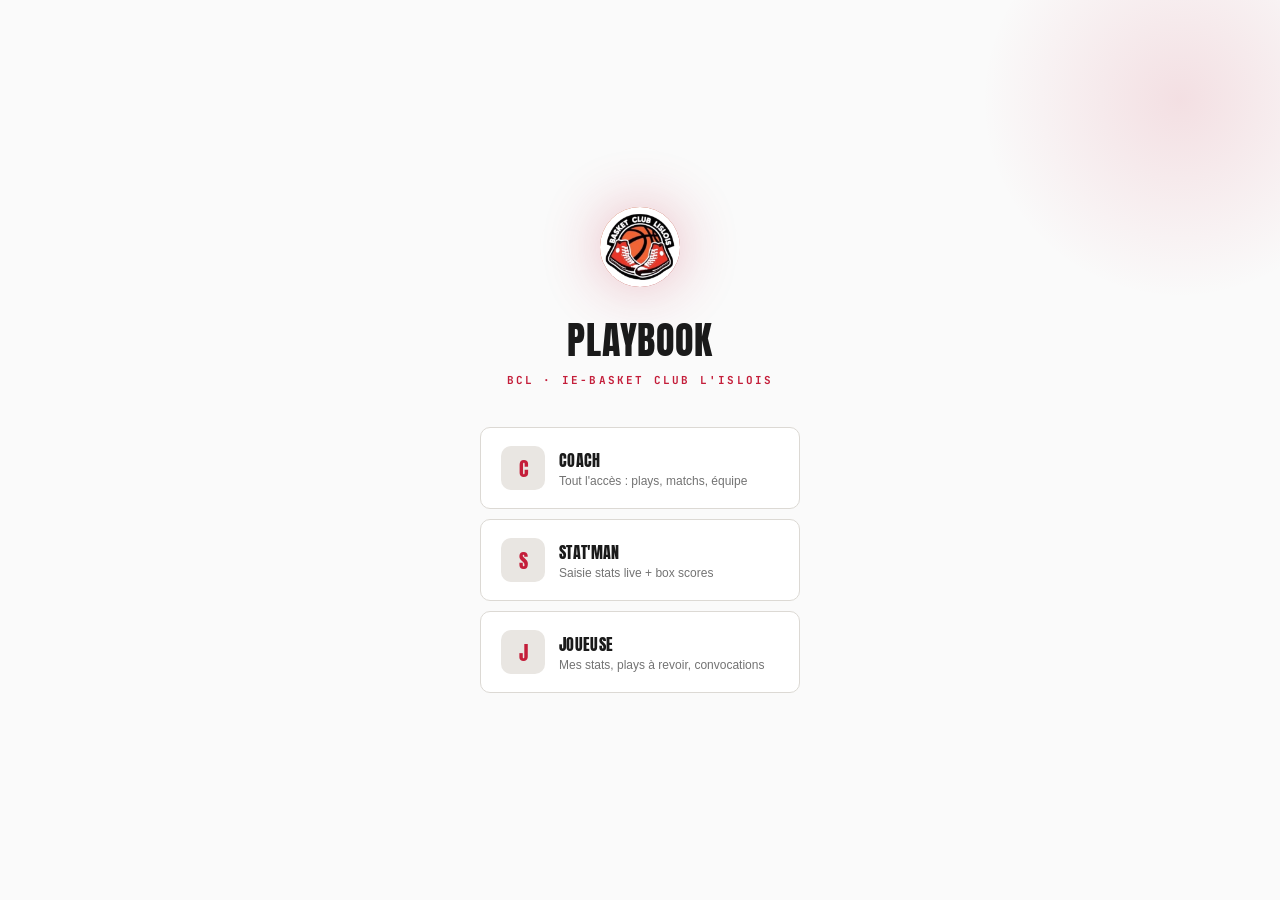
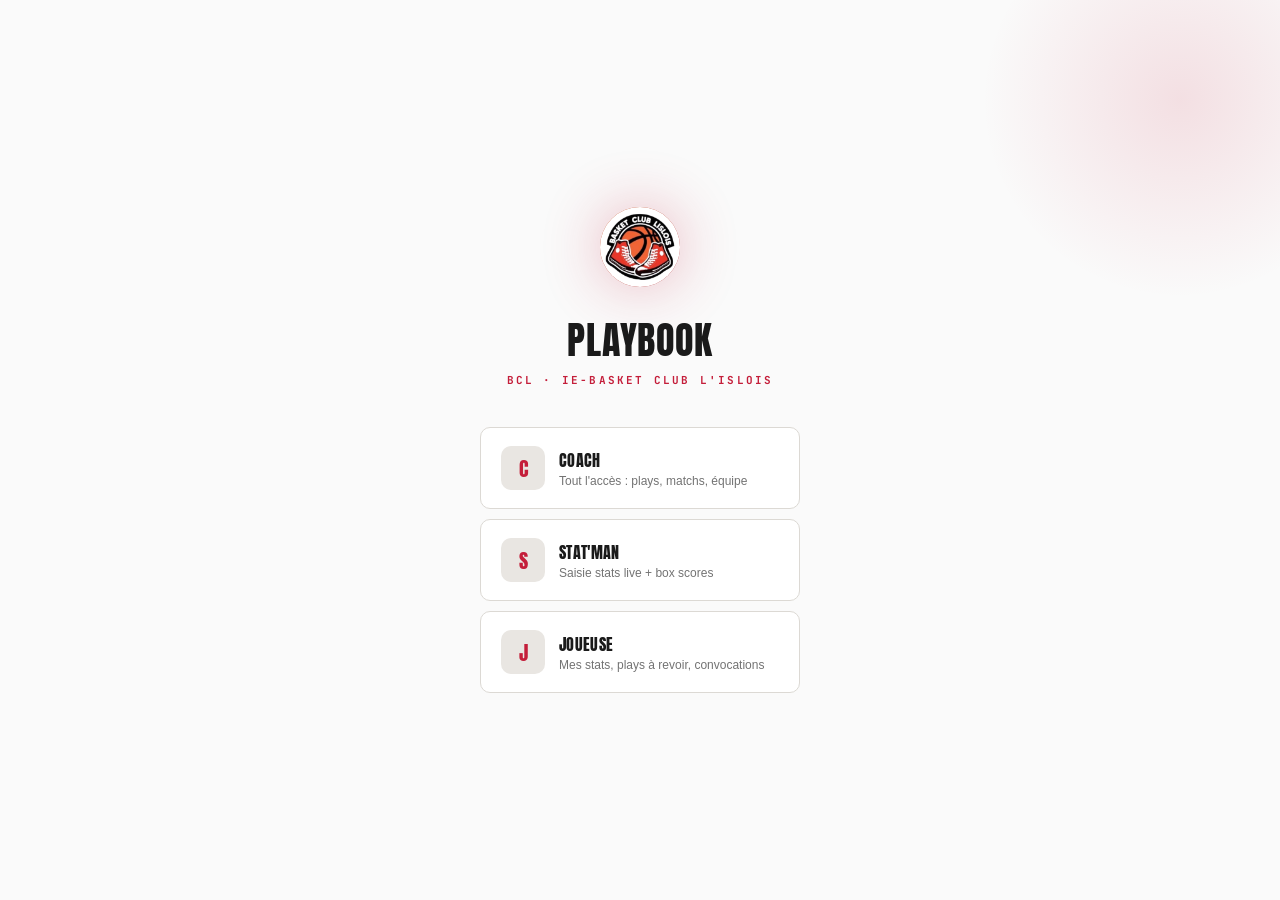
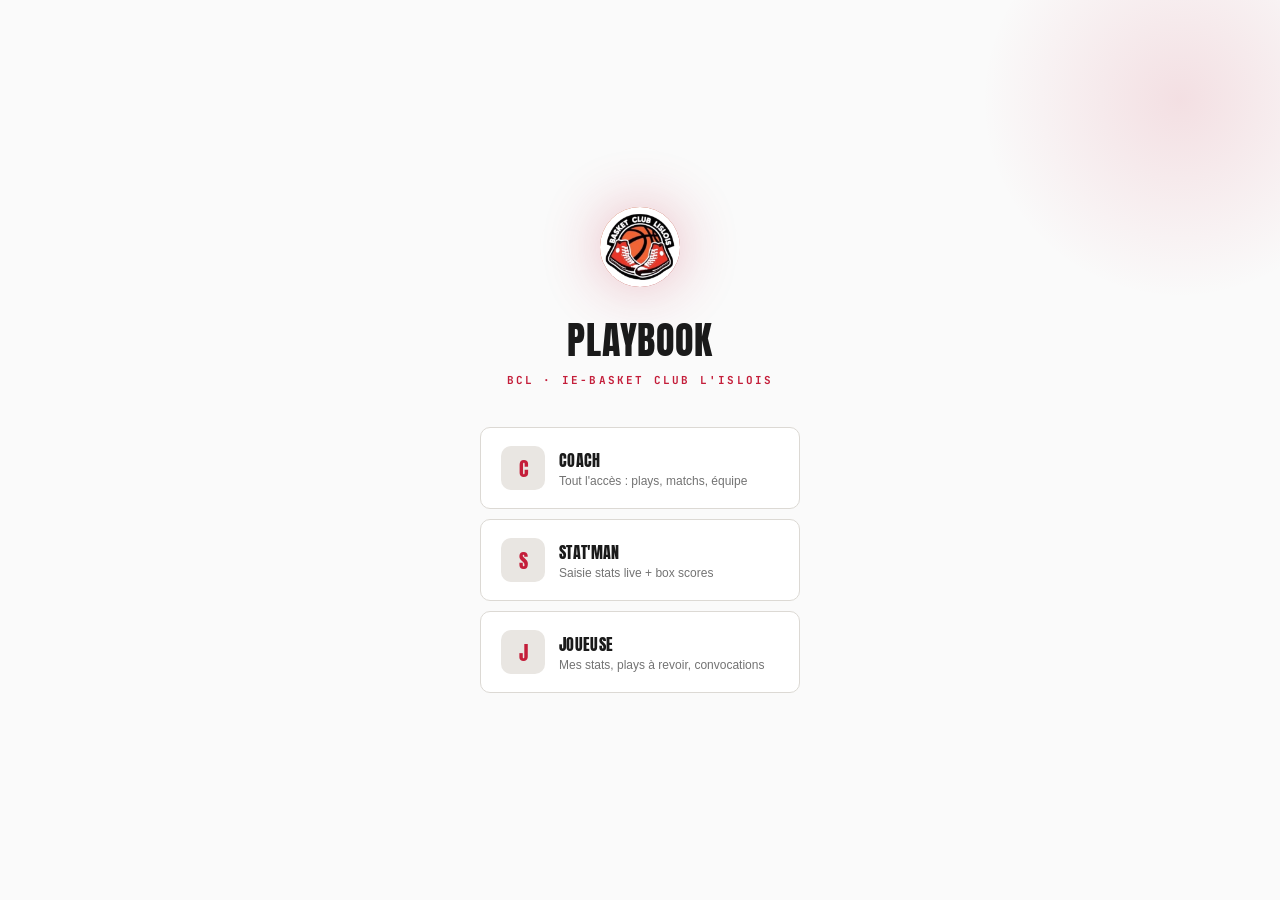
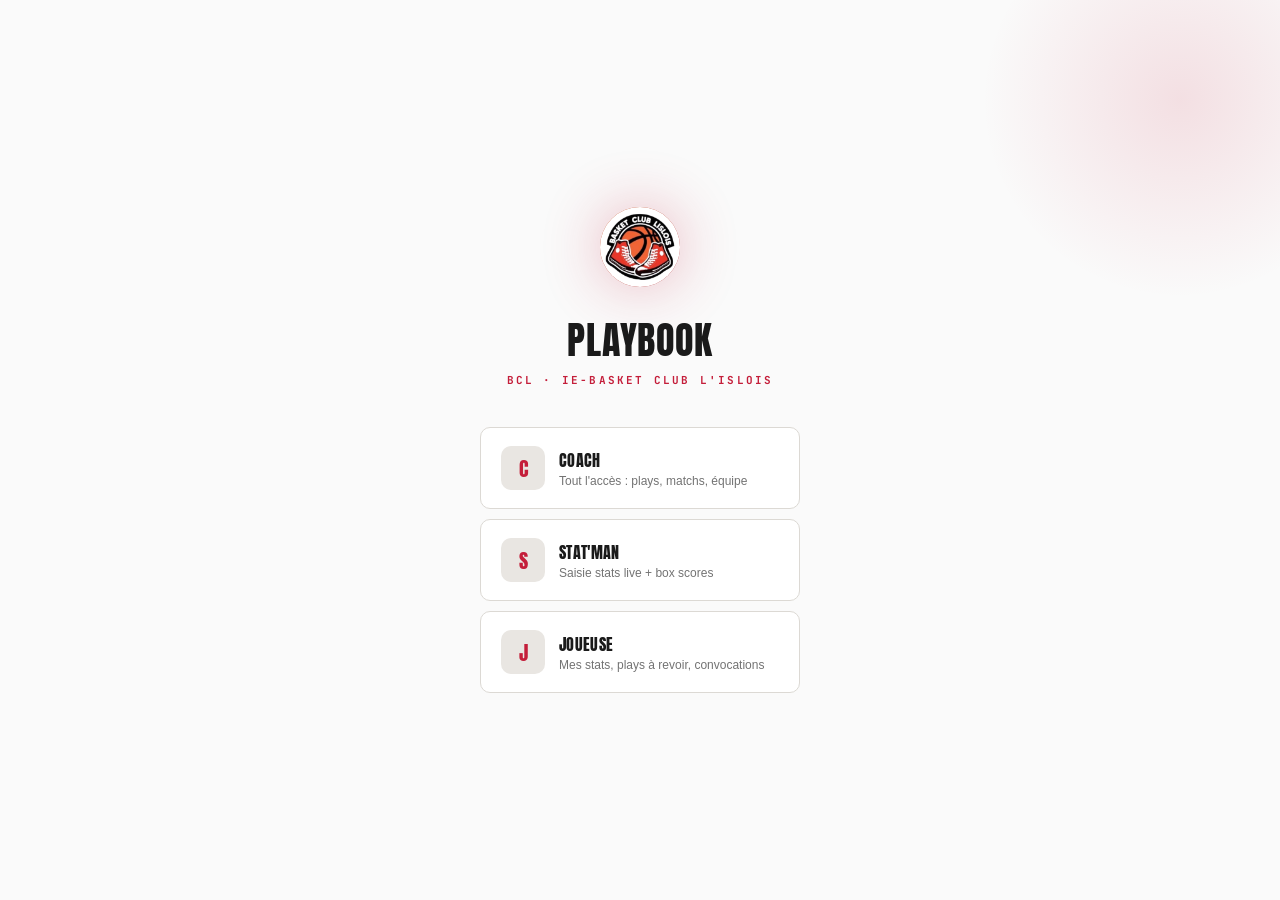
